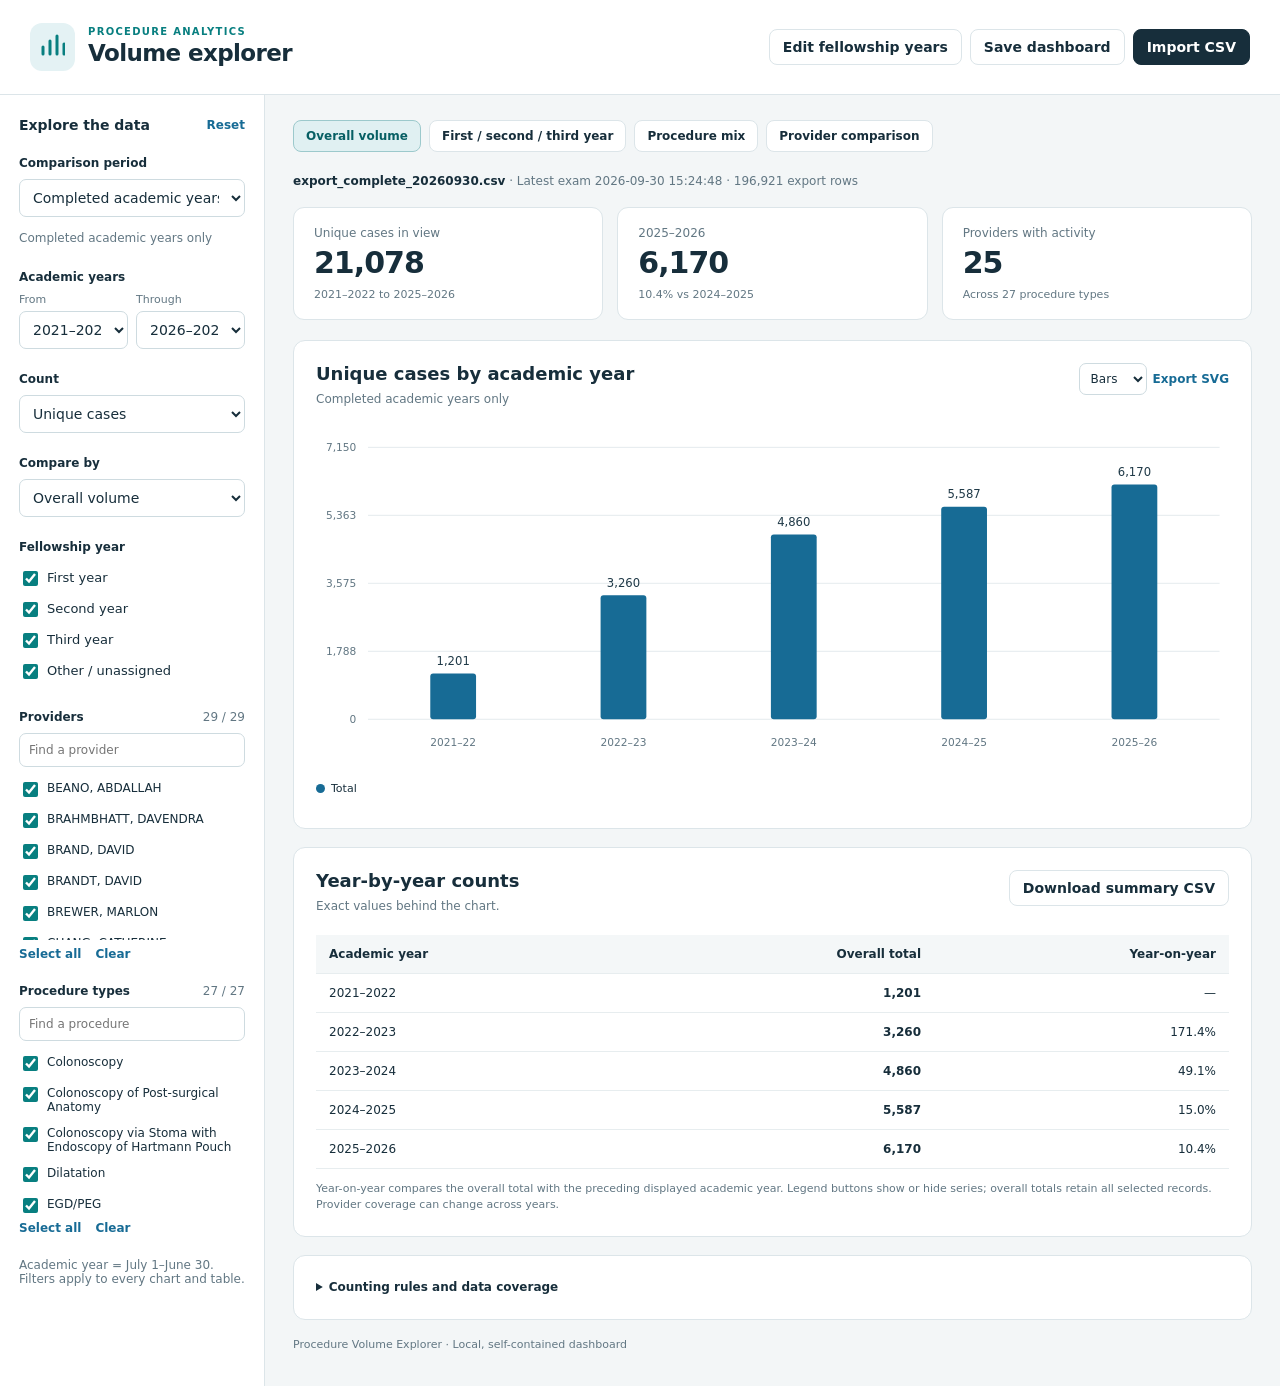
==== Procedure-Volume-Explorer.html @ 6b3d7c36 "Add files via upload" ====
<!doctype html>
<html lang="en"><head><meta charset="utf-8"><meta name="viewport" content="width=device-width, initial-scale=1"><title>Procedure Volume Explorer</title>
<style>
:root{--ink:#172e3b;--muted:#627783;--line:#dce5e9;--blue:#176b95;--teal:#087f80;--paper:#f3f6f7}*{box-sizing:border-box}body{margin:0;background:var(--paper);color:var(--ink);font:14px system-ui,-apple-system,BlinkMacSystemFont,"Segoe UI",sans-serif}button,input,select{font:inherit}button,select,input[type=file]{cursor:pointer}button{border:1px solid var(--line);border-radius:8px;padding:9px 13px;background:white;color:var(--ink);font-weight:600}button:hover{background:#eaf2f5}button:focus-visible,input:focus-visible,select:focus-visible{outline:3px solid #82c8df;outline-offset:2px}.primary{background:var(--ink);color:white;border-color:var(--ink)}.primary:hover{background:#285064}.top{background:#fff;border-bottom:1px solid var(--line);padding:23px 30px;display:flex;align-items:center;gap:20px;justify-content:space-between}.brand{display:flex;gap:13px;align-items:center}.logo{background:#e4f2f4;border-radius:12px;color:var(--teal);padding:10px}.eyebrow{text-transform:uppercase;letter-spacing:.13em;font-size:10px;font-weight:800;color:var(--teal)}h1{font-size:23px;letter-spacing:-.6px;margin:3px 0}h2{font-size:18px;margin:0}p{line-height:1.5}.muted{color:var(--muted)}.tiny{font-size:12px}.actions{display:flex;gap:8px;flex-wrap:wrap}.layout{display:grid;grid-template-columns:265px minmax(0,1fr);max-width:1600px;margin:auto;min-height:90vh}aside{background:#fff;border-right:1px solid var(--line);padding:22px 19px}main{padding:25px 28px;min-width:0}.section{margin-bottom:23px}.section-title{display:flex;align-items:center;justify-content:space-between;font-size:12px;font-weight:750;margin:0 0 9px}.section-title span{font-weight:400;color:var(--muted)}.row{display:flex;align-items:center;gap:10px}.grow{flex:1}select,input[type=search],input[type=number]{border:1px solid #cedbe0;border-radius:7px;padding:9px;background:white;color:var(--ink);max-width:100%}select{width:100%}.split{display:grid;grid-template-columns:1fr 1fr;gap:8px}.field-label{display:block;font-size:11px;color:var(--muted);margin-bottom:5px}input[type=checkbox]{accent-color:var(--teal);width:15px;height:15px;flex:none}.checks{max-height:166px;overflow:auto;margin-top:7px}.check{display:flex;align-items:flex-start;gap:6px;font-size:12px;padding:5px 0;cursor:pointer}.check span{padding-top:2px;overflow-wrap:anywhere}.search{width:100%;font-size:12px!important}.link{padding:0;background:none;border:0;color:var(--blue);font-size:12px;font-weight:600}.filter-footer{display:flex;gap:14px;margin-top:7px}.stage-list .check{font-size:13px}.presets{display:flex;gap:8px;flex-wrap:wrap;margin-bottom:20px}.presets button{font-size:12px;padding:8px 12px;font-weight:550}.presets button.active{background:#e0f0f2;border-color:#9cc9cc;color:#075f64}.kpis{display:grid;grid-template-columns:repeat(3,1fr);gap:14px;margin-bottom:20px}.kpi{padding:18px 20px;border-radius:11px;background:white;border:1px solid var(--line)}.kpi-label{font-size:12px;color:var(--muted)}.kpi strong{display:block;font-size:30px;letter-spacing:-1px;font-weight:650;margin:5px 0}.kpi small{font-size:11px;color:var(--muted)}.panel{background:white;border:1px solid var(--line);border-radius:12px;padding:22px;margin-bottom:18px}.panel-head{display:flex;gap:15px;justify-content:space-between;align-items:flex-start}.panel-head p{font-size:12px;margin:6px 0;color:var(--muted)}.chart-tools{display:flex;gap:6px;align-items:center}.chart-tools select{width:auto;padding:7px;font-size:12px}.chart-wrap{position:relative;margin:14px -8px 0;min-height:240px}.chart-wrap svg{width:100%;display:block;overflow:visible}.tip{display:none;position:absolute;pointer-events:none;background:#183443;color:white;border-radius:7px;padding:9px 12px;font-size:12px;max-width:270px;box-shadow:0 6px 20px #142f3c26;z-index:3}.legend{display:flex;gap:7px 14px;flex-wrap:wrap;margin:12px 0 8px}.legend button{border:0;padding:3px 0;font-size:11px;font-weight:500;background:transparent;display:flex;align-items:center;gap:6px;max-width:290px;text-align:left}.legend button.off{opacity:.35}.dot{width:9px;height:9px;border-radius:50%;flex:none}.note{border-left:3px solid #cfab56;padding:9px 12px;background:#fcf8ed;font-size:12px;line-height:1.5;margin:12px 0 0}.note:empty{display:none}.status{font-size:12px;line-height:1.5;color:var(--muted);margin:0 0 17px;overflow-wrap:anywhere}.status b{color:var(--ink)}.scroll{overflow:auto;max-height:420px;margin-top:14px}table{border-collapse:collapse;width:100%;font-size:12px;white-space:nowrap}th,td{border-bottom:1px solid #e7edef;padding:12px 13px;text-align:right}th{background:#f4f7f8;font-weight:650;position:sticky;top:0;z-index:1}th:first-child,td:first-child{text-align:left}tbody tr:hover{background:#f6fafb}.table-note{font-size:11px;color:var(--muted);margin:12px 0 0;line-height:1.5}.empty{padding:65px 15px;text-align:center;color:var(--muted)}details{font-size:12px;line-height:1.6;color:var(--muted)}summary{cursor:pointer;font-weight:650;color:var(--ink)}dialog{border:1px solid var(--line);border-radius:14px;max-width:720px;width:94%;max-height:85vh;padding:25px;color:var(--ink)}dialog::backdrop{background:#172e3b80}dialog table{white-space:normal}dialog input{width:105px}dialog .scroll{max-height:46vh}.close-row{display:flex;justify-content:space-between;gap:12px;align-items:center}.error{color:#ac302f;font-weight:600}.mobile-filter{display:none}.footer{font-size:11px;color:var(--muted);padding-bottom:10px}.hidden{display:none!important}@media(max-width:900px){.top{padding:18px}.layout{grid-template-columns:220px minmax(0,1fr)}main{padding:20px 16px}aside{padding:20px 13px}.kpis{gap:8px}.kpi{padding:14px}.kpi strong{font-size:25px}.panel-head{flex-wrap:wrap}}@media(max-width:650px){.top{align-items:flex-start;flex-wrap:wrap}.top .actions{width:100%}.top button{font-size:12px}.layout{display:block}aside{display:none;border-right:0;border-bottom:1px solid var(--line)}aside.open{display:block}.mobile-filter{display:block}.kpis{grid-template-columns:1fr 1fr}.kpi:last-child{grid-column:1/-1}.kpi strong{font-size:26px}.panel{padding:17px 12px}.chart-tools{width:100%}.panel-head h2{font-size:16px}main{padding:18px 12px}.chart-wrap{overflow-x:auto}.chart-wrap svg{min-width:570px}.presets{gap:6px}.brand h1{font-size:21px}}
</style></head><body>
<header class="top"><div class="brand"><div class="logo" aria-hidden="true"><svg width="25" height="25" viewBox="0 0 25 25" fill="none"><path d="M3 21V14M10 21V8M17 21V3M24 21V11" stroke="currentColor" stroke-width="3" stroke-linecap="round"/></svg></div><div><div class="eyebrow">Procedure analytics</div><h1>Volume explorer</h1></div></div><div class="actions"><button class="mobile-filter" id="toggleFilters">Filters</button><button id="editCohorts">Edit fellowship years</button><button id="save">Save dashboard</button><button class="primary" id="importBtn">Import CSV</button><input type="file" id="importFile" accept=".csv,text/csv" hidden></div></header>
<div class="layout"><aside id="filters"><div class="row" style="margin-bottom:23px"><b class="grow">Explore the data</b><button class="link" id="reset">Reset</button></div>
<div class="section"><label class="section-title" for="period">Comparison period</label><select id="period"><option value="complete">Completed academic years</option><option value="matched">Matched year to date</option><option value="all">All available dates</option></select><p class="tiny muted" id="periodHelp"></p></div>
<div class="section"><div class="section-title">Academic years</div><div class="split"><label><span class="field-label">From</span><select id="from"></select></label><label><span class="field-label">Through</span><select id="through"></select></label></div></div>
<div class="section"><label class="section-title" for="metric">Count</label><select id="metric"><option value="unique">Unique cases</option><option value="credits">Provider procedure counts</option></select></div>
<div class="section"><label class="section-title" for="breakdown">Compare by</label><select id="breakdown"><option value="total">Overall volume</option><option value="stage">Fellowship year</option><option value="procedure">Procedure type</option><option value="provider">Provider</option></select></div>
<div class="section"><div class="section-title">Fellowship year</div><div id="stageChecks" class="stage-list"></div></div>
<div class="section"><div class="section-title">Providers <span id="providerCount"></span></div><input class="search" type="search" id="providerSearch" placeholder="Find a provider" aria-label="Search providers"><div class="checks" id="providerChecks"></div><div class="filter-footer"><button class="link" data-all="provider">Select all</button><button class="link" data-none="provider">Clear</button></div></div>
<div class="section"><div class="section-title">Procedure types <span id="procedureCount"></span></div><input class="search" type="search" id="procedureSearch" placeholder="Find a procedure" aria-label="Search procedures"><div class="checks" id="procedureChecks"></div><div class="filter-footer"><button class="link" data-all="procedure">Select all</button><button class="link" data-none="procedure">Clear</button></div></div>
<div class="tiny muted">Academic year = July 1–June 30.<br>Filters apply to every chart and table.</div></aside>
<main><div class="presets"><button data-preset="total" class="active">Overall volume</button><button data-preset="stage">First / second / third year</button><button data-preset="procedure">Procedure mix</button><button data-preset="provider">Provider comparison</button></div><div class="status" id="source"></div>
<div class="kpis"><div class="kpi"><div class="kpi-label" id="kpiLabel">Unique cases in view</div><strong id="kpiTotal">—</strong><small id="kpiPeriod"></small></div><div class="kpi"><div class="kpi-label" id="latestLabel">Latest year in view</div><strong id="kpiLatest">—</strong><small id="kpiChange"></small></div><div class="kpi"><div class="kpi-label">Providers with activity</div><strong id="kpiProviders">—</strong><small id="kpiTypes"></small></div></div>
<section class="panel"><div class="panel-head"><div><h2 id="chartTitle">Case volume by academic year</h2><p id="chartSub"></p></div><div class="chart-tools"><select id="chartType" aria-label="Chart type"><option value="bar">Bars</option><option value="line">Lines</option></select><select id="topN" aria-label="Series shown"><option value="6">Top 6 + other</option><option value="10">Top 10 + other</option><option value="100">All series</option></select><button id="exportChart" class="link">Export SVG</button></div></div><div id="chart" class="chart-wrap"></div><div id="legend" class="legend"></div><div class="note" id="notice"></div></section>
<section class="panel"><div class="panel-head"><div><h2>Year-by-year counts</h2><p>Exact values behind the chart.</p></div><button id="exportCsv">Download summary CSV</button></div><div class="scroll" id="table"></div><p class="table-note" id="tableNote"></p></section>
<details class="panel"><summary>Counting rules and data coverage</summary><p>Unique cases count each procedure once across selected providers. Provider procedure counts sum each provider’s distinct cases: one shared case can contribute to more than one provider. Repeated codes, provider IDs and roles do not add extra counts for the same named provider.</p><p>Where an EXAMID is available, it identifies the case. Otherwise, MRN + exact exam timestamp + procedure type identifies a case. Provider names are uppercased and extra spaces removed; different spellings are not automatically merged.</p><p>Fellowship starts are inferred for the 24 apparent cohort members in the initial export. Review them with <b>Edit fellowship years</b>. Other names are unassigned. Activity outside the first three inferred years appears under “Other / unassigned.” Missing historical cohorts are shown as unavailable, not zero.</p><p>“Matched year to date” uses the export’s latest exam month, day and time as the same cutoff in every academic year. “Completed academic years” excludes the academic year containing the latest exam. An increase in volume can reflect more providers being represented, not just increased activity.</p><p>CSV imports run locally in your browser and replace the current dataset. Save dashboard to retain the new data in a self-contained HTML file. The saved dataset contains anonymous case numbers, timestamps, provider names and procedure types; it does not retain MRNs, codes or other patient identifiers. No external scripts or network services are used.</p><p id="quality"></p></details><div class="footer">Procedure Volume Explorer · Local, self-contained dashboard</div></main></div>
<dialog id="cohortDialog"><div class="close-row"><h2>Fellowship start years</h2><button id="closeCohorts" aria-label="Close fellowship editor">Close</button></div><p class="muted tiny">Enter the calendar year fellowship began (July 1). Leave blank when unknown. These assignments determine first-, second- and third-year groups; they do not change overall case counts.</p><div class="scroll"><table><thead><tr><th>Provider</th><th>Start year</th></tr></thead><tbody id="cohortRows"></tbody></table></div><div class="actions" style="margin-top:18px"><button class="primary" id="applyCohorts">Apply changes</button></div><p id="cohortError" class="error"></p></dialog>
<script id="dataset" type="application/json">{"source":"export_complete_20260930.csv","sourceRows":196921,"latest":"2026-09-30T15:24:48","invalid":0,"providers":["BEANO, ABDALLAH","BRAHMBHATT, DAVENDRA","BRAND, DAVID","BRANDT, DAVID","BREWER, MARLON","CHANG, CATHERINE","CHUNG, FRANK","DASH, ANWESH","DAVE, JENNY","GILLOW, GABRIELLE","HARTZ, KAYLA","IMAS, ALEXANDER","KIM, DO","LEIBOWITZ, RANDY","NEELAM, ANUDEEP","PAASEWE, ARENCE","RODRIGUEZ, STEVEN","ROZENSHTEYN, FREDERICK","SANGMO, LODOE","SCHARFEN, JAMES","SEHMBHI, MANTEJ","SRIDHAR, PRIYANKA","TILLOWITZ, ADAM","UBEROI, ANGAD","WANG, ALLISON","YAN, KEVIN","YANG, KEVIN","YOON, BO","YOON, BO HYUNG"],"procedures":["Colonoscopy","Colonoscopy of Post-surgical Anatomy","Colonoscopy via Stoma with Endoscopy of Hartmann Pouch","Dilatation","EGD/PEG","ERCP","Esophageal BRAVO pH Capsule Placement Only (No UGI Endoscopy)","Esophageal BRAVO pH Capsule Results / Interpretation","Flexible Sigmoidoscopy","Ileoscopy","Ileoscopy with Pouchoscopy","Lower Device-Assisted Enteroscopy with Fluoroscopy","Lower Device-Assisted Enteroscopy without Fluoroscopy","Lower EUS","PEG Replacement w/o endoscopy","PEG placement","Pouchoscopy","Push Enteroscopy","Small bowel enteroscopy","UGI Endoscopy Removal Foreign Body","Upper Device-Assisted Enteroscopy with Fluoroscopy","Upper Device-Assisted Enteroscopy without Fluoroscopy","Upper EUS","Upper GI endoscopy","Upper GI endoscopy with PEG placement","Upper GI endoscopy with PEJ placement","Video capsule endoscopy"],"rows":[[1,"2021-07-06T08:39:06",28,23],[2,"2021-07-06T09:24:07",0,23],[3,"2021-07-06T09:25:37",0,0],[4,"2021-07-06T09:26:50",0,23],[5,"2021-07-06T14:31:19",17,23],[6,"2021-07-06T15:00:18",0,23],[7,"2021-07-07T13:25:38",0,23],[8,"2021-07-07T14:51:06",0,23],[9,"2021-07-07T15:09:42",0,0],[10,"2021-07-08T09:11:24",0,23],[11,"2021-07-08T11:42:44",0,23],[12,"2021-07-09T14:52:47",0,23],[13,"2021-07-09T16:04:58",0,23],[14,"2021-07-13T14:07:27",28,23],[15,"2021-07-14T07:54:30",28,23],[16,"2021-07-14T09:26:14",28,23],[17,"2021-07-14T11:42:42",28,0],[18,"2021-07-14T12:06:38",8,23],[19,"2021-07-14T12:08:18",8,0],[20,"2021-07-14T13:50:40",8,23],[21,"2021-07-14T14:18:54",0,23],[22,"2021-07-14T14:49:38",0,23],[23,"2021-07-15T08:48:25",8,23],[24,"2021-07-16T12:00:44",8,0],[25,"2021-07-19T09:24:41",17,0],[26,"2021-07-19T10:14:02",0,0],[27,"2021-07-19T10:16:18",8,23],[28,"2021-07-19T10:20:18",0,23],[29,"2021-07-19T10:23:46",17,23],[30,"2021-07-19T10:37:22",8,0],[31,"2021-07-19T10:56:39",0,23],[32,"2021-07-19T12:15:43",8,0],[33,"2021-07-19T15:26:32",17,23],[34,"2021-07-19T16:11:05",17,0],[35,"2021-07-20T07:40:03",8,23],[36,"2021-07-20T11:05:09",17,23],[37,"2021-07-20T16:11:10",17,23],[38,"2021-07-21T09:57:38",17,23],[39,"2021-07-21T11:53:59",17,23],[40,"2021-07-21T12:26:58",0,23],[41,"2021-07-21T13:41:40",8,23],[42,"2021-07-22T09:59:28",17,0],[43,"2021-07-22T10:02:00",17,23],[44,"2021-07-22T11:05:57",0,0],[45,"2021-07-22T12:42:24",8,23],[46,"2021-07-23T08:38:19",8,23],[47,"2021-07-23T10:20:29",17,23],[48,"2021-07-23T14:00:16",8,8],[49,"2021-07-23T14:42:01",8,0],[50,"2021-07-23T15:43:18",8,23],[51,"2021-07-26T07:01:31",8,23],[52,"2021-07-26T07:03:59",8,0],[53,"2021-07-26T12:38:59",8,23],[54,"2021-07-27T11:21:55",28,0],[55,"2021-07-27T12:32:21",28,23],[56,"2021-07-27T14:37:03",17,23],[57,"2021-07-27T15:12:28",17,0],[58,"2021-07-28T10:01:58",17,0],[59,"2021-07-28T11:01:26",28,23],[60,"2021-07-28T12:15:26",28,23],[61,"2021-07-28T12:57:09",8,23],[62,"2021-07-28T14:26:21",17,23],[63,"2021-07-28T15:14:42",17,23],[64,"2021-07-29T08:56:06",28,0],[65,"2021-07-29T10:44:23",8,23],[66,"2021-07-29T11:36:58",8,23],[67,"2021-07-30T18:25:20",17,23],[68,"2021-08-02T12:40:39",28,23],[69,"2021-08-02T12:44:50",28,0],[70,"2021-08-03T11:13:09",0,23],[71,"2021-08-03T12:22:22",0,23],[72,"2021-08-04T11:55:45",28,23],[73,"2021-08-04T12:36:09",0,18],[74,"2021-08-04T12:37:20",0,18],[75,"2021-08-04T12:38:39",0,0],[76,"2021-08-04T13:18:45",17,15],[77,"2021-08-04T13:25:44",28,23],[78,"2021-08-04T15:23:56",0,23],[79,"2021-08-04T15:28:40",17,0],[80,"2021-08-04T15:34:13",17,23],[81,"2021-08-05T10:53:25",28,23],[82,"2021-08-06T09:15:57",17,23],[83,"2021-08-06T09:18:33",0,8],[84,"2021-08-06T15:04:12",28,23],[85,"2021-08-09T07:20:57",0,23],[86,"2021-08-09T07:21:57",0,0],[87,"2021-08-09T07:23:19",0,23],[88,"2021-08-09T07:24:24",0,23],[89,"2021-08-09T07:27:27",0,23],[90,"2021-08-09T12:40:38",28,23],[91,"2021-08-10T08:18:15",8,23],[92,"2021-08-10T11:55:53",28,8],[93,"2021-08-10T12:44:04",0,0],[94,"2021-08-10T14:05:45",0,23],[95,"2021-08-10T14:15:28",8,23],[96,"2021-08-11T09:04:19",28,23],[97,"2021-08-11T11:23:41",28,23],[98,"2021-08-11T12:54:50",0,0],[99,"2021-08-11T12:56:07",0,23],[100,"2021-08-11T14:38:33",0,23],[101,"2021-08-11T16:12:07",0,23],[102,"2021-08-12T14:02:50",8,23],[103,"2021-08-12T14:36:32",0,23],[104,"2021-08-12T16:16:56",8,23],[105,"2021-08-12T18:16:57",28,8],[106,"2021-08-12T19:38:37",0,23],[107,"2021-08-13T09:18:00",28,23],[108,"2021-08-13T10:51:51",28,23],[109,"2021-08-13T12:08:36",0,23],[110,"2021-08-13T12:20:23",0,23],[111,"2021-08-13T12:29:50",8,23],[112,"2021-08-13T14:35:17",8,23],[113,"2021-08-13T15:54:06",8,0],[114,"2021-08-13T15:55:01",8,23],[115,"2021-08-16T08:10:25",17,23],[116,"2021-08-16T12:04:24",17,0],[117,"2021-08-16T12:09:50",17,23],[118,"2021-08-16T15:05:31",8,23],[119,"2021-08-17T08:07:35",8,23],[120,"2021-08-17T13:13:22",8,0],[121,"2021-08-17T13:19:24",8,23],[122,"2021-08-17T14:07:39",0,23],[123,"2021-08-17T14:15:31",17,0],[124,"2021-08-18T07:07:23",0,23],[125,"2021-08-18T14:05:31",17,23],[126,"2021-08-18T14:11:47",0,23],[127,"2021-08-18T14:28:27",8,23],[128,"2021-08-18T15:28:01",8,23],[129,"2021-08-18T16:10:12",8,23],[130,"2021-08-19T09:30:49",8,23],[131,"2021-08-19T10:32:23",0,23],[132,"2021-08-19T10:44:25",17,23],[133,"2021-08-19T13:24:00",8,0],[134,"2021-08-19T15:07:09",0,23],[135,"2021-08-19T15:54:51",8,23],[136,"2021-08-19T15:56:41",0,23],[137,"2021-08-20T10:08:48",17,23],[138,"2021-08-20T11:38:26",8,23],[139,"2021-08-20T14:35:14",0,23],[140,"2021-08-22T09:02:26",17,0],[141,"2021-08-23T09:08:50",17,23],[142,"2021-08-24T07:33:21",28,0],[143,"2021-08-24T08:00:34",28,8],[144,"2021-08-24T08:13:12",17,23],[145,"2021-08-25T11:06:41",17,23],[146,"2021-08-26T04:16:00",8,23],[147,"2021-08-26T09:34:05",28,23],[148,"2021-08-26T10:30:47",28,23],[149,"2021-08-26T12:25:29",28,23],[150,"2021-08-26T14:44:29",8,23],[151,"2021-08-27T08:46:43",8,0],[152,"2021-08-27T08:47:37",8,23],[153,"2021-08-27T13:50:14",28,23],[154,"2021-08-27T14:45:49",28,23],[155,"2021-08-30T11:16:57",17,23],[156,"2021-08-30T12:18:07",0,23],[157,"2021-08-30T13:28:42",0,0],[158,"2021-08-30T13:29:06",0,23],[159,"2021-08-31T07:51:16",17,23],[160,"2021-08-31T09:20:36",28,23],[161,"2021-08-31T10:55:16",28,23],[162,"2021-08-31T13:17:30",0,23],[163,"2021-08-31T13:41:22",0,23],[164,"2021-08-31T14:39:17",0,0],[165,"2021-09-01T12:07:46",28,0],[166,"2021-09-01T14:20:24",28,23],[167,"2021-09-02T08:00:18",28,23],[168,"2021-09-02T10:10:56",28,0],[169,"2021-09-02T12:13:18",0,8],[170,"2021-09-02T12:13:18",28,23],[171,"2021-09-02T14:22:49",0,23],[172,"2021-09-03T08:44:30",17,0],[173,"2021-09-03T12:21:27",28,23],[174,"2021-09-03T12:42:18",17,23],[175,"2021-09-03T13:09:51",17,8],[176,"2021-09-03T15:17:37",17,18],[177,"2021-09-07T07:20:16",28,0],[178,"2021-09-07T07:58:18",8,23],[179,"2021-09-07T09:32:18",0,23],[180,"2021-09-07T10:16:07",0,23],[181,"2021-09-07T12:56:09",28,0],[182,"2021-09-07T12:57:51",28,23],[183,"2021-09-07T13:22:55",0,23],[184,"2021-09-07T13:39:49",28,0],[185,"2021-09-07T15:04:32",0,23],[186,"2021-09-07T18:22:40",0,23],[187,"2021-09-08T10:59:54",8,0],[188,"2021-09-08T12:30:22",28,23],[189,"2021-09-08T15:21:02",0,23],[190,"2021-09-08T17:15:13",0,23],[191,"2021-09-09T08:24:16",8,23],[192,"2021-09-09T08:26:15",8,23],[193,"2021-09-09T13:11:40",28,23],[194,"2021-09-09T14:27:04",28,0],[195,"2021-09-09T17:05:56",0,23],[196,"2021-09-10T10:50:19",28,23],[197,"2021-09-10T15:55:42",0,23],[198,"2021-09-11T16:31:06",8,23],[199,"2021-09-13T09:43:35",17,23],[200,"2021-09-13T10:36:52",8,23],[201,"2021-09-13T10:38:13",8,23],[202,"2021-09-13T11:09:15",17,24],[203,"2021-09-13T14:48:31",17,23],[204,"2021-09-14T10:46:02",17,23],[205,"2021-09-14T11:42:33",17,0],[206,"2021-09-15T10:30:24",17,23],[207,"2021-09-15T10:35:23",17,0],[208,"2021-09-15T12:17:55",17,23],[209,"2021-09-15T14:43:57",17,23],[210,"2021-09-16T10:21:45",17,23],[211,"2021-09-16T11:26:58",17,23],[212,"2021-09-16T15:56:50",17,0],[213,"2021-09-17T08:56:15",8,23],[214,"2021-09-17T10:53:11",8,0],[215,"2021-09-17T12:33:33",17,23],[216,"2021-09-17T13:43:50",17,0],[217,"2021-09-18T16:54:07",28,23],[218,"2021-09-18T17:50:07",28,23],[219,"2021-09-20T07:10:18",17,0],[220,"2021-09-21T12:22:05",17,0],[221,"2021-09-21T12:33:00",28,23],[222,"2021-09-21T13:23:36",28,23],[223,"2021-09-22T10:41:41",28,0],[224,"2021-09-22T11:45:06",17,23],[225,"2021-09-22T12:02:56",28,23],[226,"2021-09-22T12:46:54",17,23],[227,"2021-09-22T14:21:01",28,0],[228,"2021-09-22T14:22:31",28,23],[229,"2021-09-23T09:05:13",28,23],[230,"2021-09-23T11:05:35",28,23],[231,"2021-09-23T11:11:04",17,23],[232,"2021-09-23T12:24:28",28,23],[233,"2021-09-23T13:03:03",17,23],[234,"2021-09-24T08:55:52",28,23],[235,"2021-09-24T10:38:55",28,0],[236,"2021-09-24T14:26:38",28,23],[237,"2021-09-24T17:10:32",28,23],[238,"2021-09-27T15:43:07",28,23],[239,"2021-09-28T07:34:57",0,23],[240,"2021-09-28T10:52:29",28,0],[241,"2021-09-28T13:35:28",0,23],[242,"2021-09-28T14:50:05",28,0],[243,"2021-09-28T14:55:20",0,23],[244,"2021-09-29T12:56:48",0,23],[245,"2021-09-29T13:52:28",0,23],[246,"2021-09-30T14:20:34",0,18],[247,"2021-09-30T14:22:10",0,0],[248,"2021-09-30T15:19:37",28,8],[249,"2021-10-01T14:37:55",0,23],[250,"2021-10-04T09:39:24",28,23],[251,"2021-10-04T11:13:08",8,23],[252,"2021-10-04T11:51:12",8,23],[253,"2021-10-04T15:02:28",8,0],[254,"2021-10-05T08:07:26",8,0],[255,"2021-10-05T08:27:58",0,23],[256,"2021-10-05T09:18:32",8,0],[257,"2021-10-05T09:19:22",0,23],[258,"2021-10-05T09:37:12",8,23],[259,"2021-10-05T12:57:08",28,23],[260,"2021-10-05T14:07:25",0,5],[261,"2021-10-06T07:09:38",28,23],[262,"2021-10-06T07:42:35",0,23],[263,"2021-10-06T11:21:19",28,0],[264,"2021-10-06T12:27:55",8,23],[265,"2021-10-07T08:44:43",8,23],[266,"2021-10-07T09:12:13",28,23],[267,"2021-10-07T11:50:27",28,23],[268,"2021-10-07T12:10:37",8,8],[269,"2021-10-08T10:23:39",28,23],[270,"2021-10-08T14:24:55",8,0],[271,"2021-10-08T14:26:16",8,23],[272,"2021-10-08T15:08:55",0,23],[273,"2021-10-08T15:16:19",28,0],[274,"2021-10-11T10:48:34",8,23],[275,"2021-10-11T15:33:48",17,23],[276,"2021-10-11T17:07:49",0,23],[277,"2021-10-13T12:36:21",8,23],[278,"2021-10-13T13:27:11",8,23],[279,"2021-10-13T13:37:29",8,23],[280,"2021-10-14T10:33:18",17,0],[281,"2021-10-14T11:21:58",8,23],[282,"2021-10-14T11:45:43",8,23],[283,"2021-10-14T15:14:33",17,0],[284,"2021-10-14T15:15:31",17,23],[285,"2021-10-15T12:08:15",17,0],[286,"2021-10-15T12:08:53",17,23],[287,"2021-10-15T15:36:49",17,23],[288,"2021-10-15T16:20:52",17,23],[289,"2021-10-15T16:22:10",17,0],[290,"2021-10-15T17:10:31",17,23],[291,"2021-10-18T08:28:55",8,23],[292,"2021-10-18T09:35:43",8,22],[293,"2021-10-18T12:09:18",8,23],[294,"2021-10-19T11:12:46",17,23],[295,"2021-10-19T12:58:45",17,0],[296,"2021-10-20T09:58:52",17,0],[297,"2021-10-20T09:59:31",17,23],[298,"2021-10-20T11:10:09",8,5],[299,"2021-10-20T13:04:17",17,0],[300,"2021-10-20T13:05:05",17,23],[301,"2021-10-20T15:23:40",8,23],[302,"2021-10-21T07:53:20",17,0],[303,"2021-10-21T13:21:46",8,23],[304,"2021-10-21T16:26:51",8,23],[305,"2021-10-22T06:07:32",8,23],[306,"2021-10-22T08:23:13",17,0],[307,"2021-10-22T08:24:15",17,23],[308,"2021-10-22T12:53:08",17,23],[309,"2021-10-22T14:37:27",8,23],[310,"2021-10-25T09:25:51",28,23],[311,"2021-10-25T09:56:35",28,23],[312,"2021-10-26T10:40:27",17,0],[313,"2021-10-26T10:40:59",17,23],[314,"2021-10-26T11:23:24",0,23],[315,"2021-10-26T12:26:49",0,23],[316,"2021-10-26T13:21:20",0,23],[317,"2021-10-27T07:54:05",0,23],[318,"2021-10-27T10:12:50",17,23],[319,"2021-10-27T14:24:05",0,23],[320,"2021-10-27T15:01:58",28,23],[321,"2021-10-28T09:12:01",0,23],[322,"2021-10-28T12:51:17",17,0],[323,"2021-10-28T12:53:42",17,23],[324,"2021-10-28T13:12:24",28,23],[325,"2021-10-28T14:26:00",17,23],[326,"2021-10-29T11:36:00",28,0],[327,"2021-10-29T12:55:58",17,0],[328,"2021-10-29T13:14:03",28,23],[329,"2021-10-29T14:40:00",0,23],[330,"2021-10-29T16:04:02",0,0],[331,"2021-10-29T17:09:30",0,23],[332,"2021-10-29T17:35:34",17,23],[333,"2021-10-29T17:45:35",0,23],[334,"2021-10-29T17:48:48",17,23],[335,"2021-11-01T10:12:12",8,23],[336,"2021-11-01T11:34:13",0,23],[337,"2021-11-01T12:22:58",0,5],[338,"2021-11-01T12:24:11",0,22],[339,"2021-11-01T12:40:33",8,23],[340,"2021-11-01T14:48:56",28,23],[341,"2021-11-01T15:22:38",28,23],[342,"2021-11-02T09:03:23",0,23],[343,"2021-11-02T10:29:33",0,23],[344,"2021-11-02T11:43:12",8,23],[345,"2021-11-02T12:37:45",28,0],[346,"2021-11-02T12:39:06",28,23],[347,"2021-11-02T12:59:19",8,23],[348,"2021-11-02T15:37:35",8,23],[349,"2021-11-03T13:50:08",8,0],[350,"2021-11-04T08:20:24",28,0],[351,"2021-11-04T12:33:55",28,23],[352,"2021-11-04T13:18:47",8,23],[353,"2021-11-04T14:20:11",8,23],[354,"2021-11-04T14:26:46",8,0],[355,"2021-11-04T15:01:17",8,23],[356,"2021-11-05T11:37:24",8,0],[357,"2021-11-05T12:10:43",28,23],[358,"2021-11-05T12:12:57",28,23],[359,"2021-11-05T12:31:51",28,23],[360,"2021-11-05T13:14:58",0,23],[361,"2021-11-05T13:30:04",28,23],[362,"2021-11-05T14:14:07",0,23],[363,"2021-11-08T13:19:24",0,0],[364,"2021-11-09T08:37:13",0,23],[365,"2021-11-09T12:45:55",0,23],[366,"2021-11-09T14:03:08",0,23],[367,"2021-11-09T14:54:42",0,9],[368,"2021-11-11T08:41:53",17,23],[369,"2021-11-11T14:55:38",0,23],[370,"2021-11-11T15:35:42",0,0],[371,"2021-11-11T15:55:56",0,23],[372,"2021-11-12T10:03:20",0,23],[373,"2021-11-12T10:50:05",0,23],[374,"2021-11-14T12:40:19",17,23],[375,"2021-11-15T11:06:56",28,23],[376,"2021-11-15T12:57:01",28,23],[377,"2021-11-15T14:03:04",8,23],[378,"2021-11-16T13:15:01",28,8],[379,"2021-11-16T14:16:16",28,23],[380,"2021-11-16T16:17:28",28,23],[381,"2021-11-16T16:18:12",28,0],[382,"2021-11-17T10:18:56",17,23],[383,"2021-11-17T10:32:20",28,0],[384,"2021-11-17T13:05:04",8,23],[385,"2021-11-17T13:59:33",17,1],[386,"2021-11-17T15:09:35",8,23],[387,"2021-11-18T08:58:29",28,23],[388,"2021-11-18T14:36:02",17,23],[389,"2021-11-18T16:51:48",8,8],[390,"2021-11-19T08:22:46",28,23],[391,"2021-11-19T11:17:33",17,23],[392,"2021-11-19T13:36:20",8,23],[393,"2021-11-19T13:58:41",17,23],[394,"2021-11-19T15:18:21",28,23],[395,"2021-11-19T15:58:35",17,8],[396,"2021-11-19T16:49:52",28,23],[397,"2021-11-20T10:36:27",28,8],[398,"2021-11-21T07:27:17",28,0],[399,"2021-11-22T13:51:45",0,23],[400,"2021-11-22T14:13:47",17,23],[401,"2021-11-22T15:22:52",0,23],[402,"2021-11-23T08:03:51",0,0],[403,"2021-11-23T09:44:58",17,23],[404,"2021-11-23T10:04:33",17,8],[405,"2021-11-23T10:48:52",0,0],[406,"2021-11-23T10:50:30",0,23],[407,"2021-11-23T11:02:28",28,23],[408,"2021-11-23T11:35:05",0,23],[409,"2021-11-23T11:35:15",0,23],[410,"2021-11-23T11:35:25",0,23],[411,"2021-11-23T14:08:47",28,23],[412,"2021-11-23T15:24:13",28,23],[413,"2021-11-23T17:53:01",0,23],[414,"2021-11-24T09:09:26",28,0],[415,"2021-11-24T10:15:31",17,23],[416,"2021-11-24T10:17:35",17,0],[417,"2021-11-24T10:22:10",17,23],[418,"2021-11-24T12:23:39",0,23],[419,"2021-11-24T15:03:15",0,23],[420,"2021-11-26T08:20:05",17,8],[421,"2021-11-26T11:14:38",17,23],[422,"2021-11-26T11:26:32",28,8],[423,"2021-11-27T15:11:19",8,23],[424,"2021-11-27T17:35:51",8,23],[425,"2021-11-29T09:47:43",0,23],[426,"2021-11-29T11:25:56",0,0],[427,"2021-11-29T12:35:29",0,0],[428,"2021-11-29T12:37:01",0,23],[429,"2021-11-29T15:19:26",0,23],[430,"2021-11-30T11:49:06",0,23],[431,"2021-11-30T13:21:43",0,23],[432,"2021-11-30T14:08:48",0,23],[433,"2021-12-01T09:09:54",0,23],[434,"2021-12-01T11:26:08",0,23],[435,"2021-12-01T12:17:15",0,0],[436,"2021-12-01T12:21:27",8,23],[437,"2021-12-01T14:01:58",0,23],[438,"2021-12-01T15:04:22",0,23],[439,"2021-12-02T10:48:16",8,23],[440,"2021-12-03T14:08:51",8,23],[441,"2021-12-06T09:48:18",8,0],[442,"2021-12-06T11:42:34",8,0],[443,"2021-12-06T14:52:30",0,23],[444,"2021-12-06T15:41:17",0,23],[445,"2021-12-07T12:08:04",0,0],[446,"2021-12-07T14:04:26",0,0],[447,"2021-12-08T09:42:02",0,0],[448,"2021-12-08T11:14:34",0,0],[449,"2021-12-09T15:57:33",0,23],[450,"2021-12-09T17:13:19",0,23],[451,"2021-12-09T20:08:08",28,8],[452,"2021-12-10T10:32:58",8,23],[453,"2021-12-10T10:39:31",0,0],[454,"2021-12-10T11:56:31",0,23],[455,"2021-12-13T09:20:17",8,23],[456,"2021-12-13T09:25:48",8,0],[457,"2021-12-13T09:44:00",17,0],[458,"2021-12-13T10:43:35",17,23],[459,"2021-12-13T11:37:51",8,23],[460,"2021-12-13T11:38:52",8,0],[461,"2021-12-15T08:07:11",28,23],[462,"2021-12-15T08:58:22",28,0],[463,"2021-12-15T09:06:47",28,23],[464,"2021-12-15T09:59:57",8,23],[465,"2021-12-15T10:41:46",28,0],[466,"2021-12-15T11:39:04",28,23],[467,"2021-12-15T13:12:47",17,23],[468,"2021-12-15T13:18:04",17,23],[469,"2021-12-15T13:19:07",17,23],[470,"2021-12-15T14:45:57",17,23],[471,"2021-12-17T08:37:44",8,23],[472,"2021-12-17T08:40:34",8,0],[473,"2021-12-17T10:41:00",17,0],[474,"2021-12-17T10:42:07",17,23],[475,"2021-12-17T11:01:27",17,23],[476,"2021-12-17T12:50:23",28,23],[477,"2021-12-20T08:30:14",0,23],[478,"2021-12-21T13:00:00",17,24],[479,"2021-12-22T09:36:59",0,23],[480,"2021-12-22T11:03:52",0,23],[481,"2021-12-22T11:06:59",0,0],[482,"2021-12-23T06:49:01",17,0],[483,"2021-12-23T07:37:48",17,23],[484,"2021-12-23T08:32:38",17,23],[485,"2021-12-23T09:55:03",0,0],[486,"2021-12-24T11:53:07",0,5],[487,"2021-12-24T15:37:43",17,23],[488,"2021-12-27T10:23:27",28,0],[489,"2021-12-27T11:47:10",28,23],[490,"2021-12-27T13:07:29",28,23],[491,"2021-12-28T09:19:46",0,23],[492,"2021-12-28T10:05:28",0,23],[493,"2021-12-28T12:11:46",17,23],[494,"2021-12-29T09:00:20",0,23],[495,"2021-12-29T10:00:52",28,23],[496,"2021-12-29T11:34:24",28,23],[497,"2021-12-30T08:48:41",28,0],[498,"2021-12-30T08:50:13",28,23],[499,"2021-12-30T10:09:19",28,0],[500,"2021-12-30T10:16:00",0,23],[501,"2021-12-30T11:59:37",0,23],[502,"2021-12-31T18:35:41",8,23],[503,"2022-01-03T09:51:43",17,23],[504,"2022-01-04T10:07:37",17,0],[505,"2022-01-04T10:22:55",17,23],[506,"2022-01-04T12:08:59",17,8],[507,"2022-01-05T09:31:29",8,23],[508,"2022-01-05T11:42:37",8,23],[509,"2022-01-05T12:11:46",17,0],[510,"2022-01-05T12:36:20",8,23],[511,"2022-01-05T12:38:01",8,0],[512,"2022-01-05T13:40:57",17,23],[513,"2022-01-05T14:28:36",8,23],[514,"2022-01-06T09:47:05",17,8],[515,"2022-01-06T10:49:53",8,23],[516,"2022-01-06T14:56:18",17,23],[517,"2022-01-07T08:09:01",8,23],[518,"2022-01-07T09:38:53",8,23],[519,"2022-01-07T11:36:33",8,23],[520,"2022-01-10T09:50:16",28,0],[521,"2022-01-10T09:52:53",28,23],[522,"2022-01-10T10:13:43",8,23],[523,"2022-01-10T14:07:16",17,23],[524,"2022-01-10T17:18:14",17,23],[525,"2022-01-11T08:32:00",8,17],[526,"2022-01-11T08:53:10",28,23],[527,"2022-01-11T08:54:01",28,0],[528,"2022-01-11T09:06:19",8,23],[529,"2022-01-11T11:44:29",17,23],[530,"2022-01-13T07:04:13",28,23],[531,"2022-01-13T09:06:17",8,23],[532,"2022-01-14T09:08:15",8,24],[533,"2022-01-14T10:52:26",8,23],[534,"2022-01-18T10:11:42",0,23],[535,"2022-01-18T11:01:15",28,23],[536,"2022-01-18T11:52:27",28,23],[537,"2022-01-18T11:53:17",28,0],[538,"2022-01-18T12:10:45",0,23],[539,"2022-01-18T13:05:07",17,0],[540,"2022-01-18T13:07:05",17,23],[541,"2022-01-18T13:32:45",28,23],[542,"2022-01-19T10:12:00",0,23],[543,"2022-01-19T11:38:52",0,23],[544,"2022-01-19T11:49:06",17,23],[545,"2022-01-19T12:38:00",28,23],[546,"2022-01-19T13:53:56",28,23],[547,"2022-01-19T14:00:16",28,23],[548,"2022-01-19T14:41:58",28,23],[549,"2022-01-20T08:55:47",17,23],[550,"2022-01-20T09:30:01",28,23],[551,"2022-01-20T09:32:07",28,0],[552,"2022-01-20T11:03:27",28,23],[553,"2022-01-20T12:49:12",28,23],[554,"2022-01-21T15:29:47",17,8],[555,"2022-01-24T10:26:36",0,23],[556,"2022-01-25T08:30:04",0,23],[557,"2022-01-25T09:30:27",0,23],[558,"2022-01-25T12:11:34",0,23],[559,"2022-01-26T11:57:23",0,23],[560,"2022-01-27T05:17:18",17,23],[561,"2022-01-27T10:00:13",0,23],[562,"2022-01-27T12:43:36",0,16],[563,"2022-01-28T11:36:25",0,23],[564,"2022-01-31T08:08:42",17,23],[565,"2022-01-31T09:39:34",17,23],[566,"2022-01-31T12:07:26",0,23],[567,"2022-01-31T14:39:48",0,23],[568,"2022-01-31T21:48:51",17,23],[569,"2022-02-01T09:03:07",0,23],[570,"2022-02-01T10:20:21",0,0],[571,"2022-02-01T12:29:33",8,23],[572,"2022-02-01T19:37:42",0,23],[573,"2022-02-02T08:03:13",17,23],[574,"2022-02-02T09:54:26",17,23],[575,"2022-02-02T09:56:14",17,23],[576,"2022-02-02T11:28:50",8,23],[577,"2022-02-02T12:26:06",0,8],[578,"2022-02-02T14:07:49",8,23],[579,"2022-02-02T14:08:53",8,0],[580,"2022-02-02T14:14:11",17,23],[581,"2022-02-02T16:15:20",17,23],[582,"2022-02-03T13:49:06",0,23],[583,"2022-02-03T13:50:00",0,0],[584,"2022-02-03T13:59:49",17,23],[585,"2022-02-03T14:57:31",0,23],[586,"2022-02-03T14:58:33",0,0],[587,"2022-02-03T14:59:46",17,23],[588,"2022-02-04T08:19:47",8,23],[589,"2022-02-04T09:22:43",8,23],[590,"2022-02-04T10:00:35",0,23],[591,"2022-02-04T10:46:34",8,23],[592,"2022-02-04T11:53:00",17,0],[593,"2022-02-04T15:17:00",17,23],[594,"2022-02-05T12:54:43",8,23],[595,"2022-02-05T18:31:45",17,23],[596,"2022-02-07T11:21:36",28,23],[597,"2022-02-07T11:41:38",8,23],[598,"2022-02-07T12:07:55",28,23],[599,"2022-02-07T12:10:06",28,8],[600,"2022-02-07T12:49:18",8,23],[601,"2022-02-07T13:39:00",28,23],[602,"2022-02-07T14:10:19",8,23],[603,"2022-02-08T08:33:04",17,23],[604,"2022-02-08T15:57:08",17,23],[605,"2022-02-09T10:38:13",8,23],[606,"2022-02-09T13:18:42",8,0],[607,"2022-02-09T13:26:31",17,23],[608,"2022-02-09T15:35:48",17,24],[609,"2022-02-10T10:43:17",8,23],[610,"2022-02-10T13:11:17",17,23],[611,"2022-02-10T15:14:02",28,5],[612,"2022-02-10T16:19:56",8,23],[613,"2022-02-11T09:14:06",17,23],[614,"2022-02-11T09:15:04",17,0],[615,"2022-02-11T13:40:56",28,23],[616,"2022-02-11T13:42:20",28,23],[617,"2022-02-14T00:03:25",0,23],[618,"2022-02-14T08:05:12",17,0],[619,"2022-02-14T08:34:43",28,0],[620,"2022-02-14T14:03:55",17,22],[621,"2022-02-14T15:24:15",0,23],[622,"2022-02-15T11:34:05",28,23],[623,"2022-02-15T11:35:12",28,0],[624,"2022-02-15T12:34:00",0,0],[625,"2022-02-15T12:57:27",17,0],[626,"2022-02-15T14:21:09",0,23],[627,"2022-02-15T17:11:28",0,23],[628,"2022-02-16T13:09:32",0,0],[629,"2022-02-16T13:12:33",0,23],[630,"2022-02-16T13:28:40",28,23],[631,"2022-02-16T14:30:57",0,23],[632,"2022-02-16T17:50:43",0,23],[633,"2022-02-17T10:47:03",28,0],[634,"2022-02-17T10:49:18",28,23],[635,"2022-02-17T14:32:15",17,23],[636,"2022-02-17T14:42:18",17,23],[637,"2022-02-17T15:17:27",17,0],[638,"2022-02-17T16:18:37",0,23],[639,"2022-02-17T17:25:23",0,23],[640,"2022-02-17T19:37:12",0,23],[641,"2022-02-18T09:51:00",17,23],[642,"2022-02-18T11:30:01",17,23],[643,"2022-02-18T11:38:12",28,0],[644,"2022-02-18T11:53:22",0,0],[645,"2022-02-18T12:04:19",28,23],[646,"2022-02-18T12:26:42",17,0],[647,"2022-02-18T12:29:23",17,23],[648,"2022-02-18T13:05:16",17,0],[649,"2022-02-18T13:40:37",28,23],[650,"2022-02-18T13:51:37",0,23],[651,"2022-02-18T14:19:45",17,0],[652,"2022-02-18T14:20:55",17,23],[653,"2022-02-18T15:22:14",28,23],[654,"2022-02-21T13:30:14",28,8],[655,"2022-02-22T07:35:14",28,0],[656,"2022-02-22T07:36:41",28,23],[657,"2022-02-22T09:26:20",0,23],[658,"2022-02-22T09:57:47",8,23],[659,"2022-02-22T09:59:25",8,0],[660,"2022-02-22T10:00:07",8,23],[661,"2022-02-22T10:01:01",8,0],[662,"2022-02-22T10:01:47",8,23],[663,"2022-02-22T10:15:59",0,0],[664,"2022-02-22T10:20:58",0,18],[665,"2022-02-22T10:30:24",28,23],[666,"2022-02-22T10:41:51",0,0],[667,"2022-02-23T08:05:21",0,0],[668,"2022-02-23T10:06:09",8,23],[669,"2022-02-23T10:07:22",8,23],[670,"2022-02-23T10:09:11",8,8],[671,"2022-02-23T10:14:53",0,0],[672,"2022-02-23T11:07:12",28,23],[673,"2022-02-23T11:10:58",0,23],[674,"2022-02-23T12:02:52",0,23],[675,"2022-02-23T12:39:55",8,0],[676,"2022-02-23T13:12:31",28,0],[677,"2022-02-24T08:14:46",0,8],[678,"2022-02-24T09:37:14",28,23],[679,"2022-02-24T12:43:54",0,23],[680,"2022-02-24T14:46:34",0,23],[681,"2022-02-25T08:15:51",8,23],[682,"2022-02-25T09:10:59",8,8],[683,"2022-02-25T09:12:43",28,23],[684,"2022-02-25T09:13:34",28,0],[685,"2022-02-25T12:17:16",0,0],[686,"2022-02-25T13:54:18",0,23],[687,"2022-02-25T16:14:49",28,23],[688,"2022-02-25T16:48:25",0,23],[689,"2022-02-28T07:42:46",8,23],[690,"2022-02-28T11:51:15",0,18],[691,"2022-02-28T12:13:01",17,5],[692,"2022-02-28T14:11:13",0,18],[693,"2022-02-28T14:43:53",0,23],[694,"2022-02-28T14:46:40",17,23],[695,"2022-03-01T09:21:25",0,0],[696,"2022-03-01T10:28:53",8,0],[697,"2022-03-01T10:36:39",17,0],[698,"2022-03-01T10:59:48",0,0],[699,"2022-03-01T11:00:33",0,23],[700,"2022-03-01T11:47:39",17,0],[701,"2022-03-01T12:57:47",0,0],[702,"2022-03-01T15:25:18",0,23],[703,"2022-03-01T23:36:18",17,23],[704,"2022-03-02T01:18:58",17,23],[705,"2022-03-02T10:08:07",8,23],[706,"2022-03-02T10:58:07",8,23],[707,"2022-03-02T11:00:10",8,23],[708,"2022-03-02T11:02:59",8,23],[709,"2022-03-02T11:59:23",0,23],[710,"2022-03-02T12:54:06",0,23],[711,"2022-03-02T15:09:09",0,0],[712,"2022-03-02T15:11:38",0,23],[713,"2022-03-03T09:48:40",0,23],[714,"2022-03-03T15:42:53",0,23],[715,"2022-03-03T16:21:24",0,23],[716,"2022-03-04T09:45:54",8,8],[717,"2022-03-04T10:21:21",8,23],[718,"2022-03-04T10:34:49",17,0],[719,"2022-03-04T10:35:53",17,23],[720,"2022-03-04T10:50:57",17,23],[721,"2022-03-04T11:31:48",8,0],[722,"2022-03-04T17:58:26",0,23],[723,"2022-03-04T19:06:50",0,0],[724,"2022-03-05T15:01:46",17,23],[725,"2022-03-07T11:05:36",17,23],[726,"2022-03-07T11:55:21",28,23],[727,"2022-03-07T13:34:07",17,0],[728,"2022-03-07T14:31:03",17,23],[729,"2022-03-07T14:44:50",17,0],[730,"2022-03-07T16:05:40",28,23],[731,"2022-03-08T07:30:23",8,23],[732,"2022-03-08T08:10:07",8,23],[733,"2022-03-08T08:57:01",17,23],[734,"2022-03-08T10:12:56",8,23],[735,"2022-03-08T10:15:05",8,0],[736,"2022-03-08T12:08:35",28,0],[737,"2022-03-08T12:11:55",28,23],[738,"2022-03-09T10:14:02",8,23],[739,"2022-03-09T10:33:39",28,0],[740,"2022-03-09T10:43:15",28,23],[741,"2022-03-09T10:46:42",17,8],[742,"2022-03-09T11:00:08",28,23],[743,"2022-03-09T14:50:57",28,0],[744,"2022-03-09T15:46:20",8,0],[745,"2022-03-09T15:53:23",28,0],[746,"2022-03-09T15:54:05",28,23],[747,"2022-03-10T02:21:17",28,23],[748,"2022-03-10T10:17:13",17,0],[749,"2022-03-10T11:01:15",28,23],[750,"2022-03-10T11:48:03",17,23],[751,"2022-03-10T12:55:22",17,23],[752,"2022-03-10T13:12:48",17,23],[753,"2022-03-11T10:24:51",8,23],[754,"2022-03-11T11:41:23",17,23],[755,"2022-03-11T12:14:38",8,0],[756,"2022-03-11T12:46:13",17,23],[757,"2022-03-11T14:18:06",8,0],[758,"2022-03-11T15:28:18",28,23],[759,"2022-03-13T17:20:57",8,23],[760,"2022-03-14T11:09:16",0,0],[761,"2022-03-14T14:56:06",17,5],[762,"2022-03-15T08:44:10",28,23],[763,"2022-03-15T09:57:10",0,23],[764,"2022-03-15T09:57:53",0,23],[765,"2022-03-15T10:13:51",17,23],[766,"2022-03-15T10:55:53",8,0],[767,"2022-03-15T15:00:51",28,0],[768,"2022-03-16T12:12:27",28,23],[769,"2022-03-16T12:48:35",17,23],[770,"2022-03-16T13:35:51",17,8],[771,"2022-03-16T15:00:20",28,23],[772,"2022-03-16T16:12:44",28,0],[773,"2022-03-17T08:02:17",28,23],[774,"2022-03-17T08:41:49",17,0],[775,"2022-03-17T08:42:41",17,23],[776,"2022-03-17T08:48:38",0,23],[777,"2022-03-17T10:50:05",28,0],[778,"2022-03-17T12:09:42",28,0],[779,"2022-03-18T11:33:13",28,23],[780,"2022-03-18T12:38:38",28,0],[781,"2022-03-21T09:18:03",8,23],[782,"2022-03-21T13:43:58",0,23],[783,"2022-03-21T13:58:47",0,23],[784,"2022-03-21T14:05:03",28,0],[785,"2022-03-21T15:11:14",28,23],[786,"2022-03-22T08:03:40",0,23],[787,"2022-03-22T10:39:35",0,23],[788,"2022-03-22T12:01:06",0,23],[789,"2022-03-22T14:34:37",0,8],[790,"2022-03-23T08:23:19",0,23],[791,"2022-03-23T08:24:00",0,8],[792,"2022-03-23T11:49:04",8,23],[793,"2022-03-23T11:50:45",8,0],[794,"2022-03-23T12:13:09",8,23],[795,"2022-03-23T13:42:45",28,0],[796,"2022-03-23T15:05:25",28,23],[797,"2022-03-24T09:39:43",0,23],[798,"2022-03-24T13:27:07",0,23],[799,"2022-03-24T19:24:02",8,23],[800,"2022-03-25T10:48:16",0,0],[801,"2022-03-25T11:04:39",0,23],[802,"2022-03-25T11:25:48",28,23],[803,"2022-03-25T11:27:06",28,0],[804,"2022-03-25T11:38:22",8,23],[805,"2022-03-25T11:41:55",8,23],[806,"2022-03-25T14:06:52",28,0],[807,"2022-03-26T15:27:48",0,23],[808,"2022-03-26T18:20:47",0,23],[809,"2022-03-27T00:21:21",17,23],[810,"2022-03-28T12:18:39",17,23],[811,"2022-03-28T12:47:21",17,23],[812,"2022-03-28T13:21:35",17,0],[813,"2022-03-28T17:07:19",17,23],[814,"2022-03-29T09:30:55",17,23],[815,"2022-03-29T10:42:51",8,23],[816,"2022-03-29T13:21:41",17,23],[817,"2022-03-29T14:12:09",17,23],[818,"2022-03-30T09:28:44",17,23],[819,"2022-03-30T09:35:17",0,23],[820,"2022-03-30T09:36:02",0,0],[821,"2022-03-30T09:47:03",17,23],[822,"2022-03-30T10:44:21",17,0],[823,"2022-03-30T11:56:23",8,23],[824,"2022-03-30T16:00:34",17,0],[825,"2022-03-31T10:09:47",8,23],[826,"2022-03-31T11:09:15",8,23],[827,"2022-03-31T11:11:19",0,23],[828,"2022-03-31T12:08:53",0,23],[829,"2022-03-31T12:29:54",0,23],[830,"2022-03-31T13:09:54",17,23],[831,"2022-04-01T12:49:40",17,23],[832,"2022-04-01T12:50:11",0,0],[833,"2022-04-01T13:08:14",17,0],[834,"2022-04-01T13:12:58",0,23],[835,"2022-04-01T13:15:54",0,18],[836,"2022-04-01T14:18:02",0,23],[837,"2022-04-01T16:29:13",0,23],[838,"2022-04-04T09:23:23",8,23],[839,"2022-04-04T10:07:01",28,23],[840,"2022-04-04T10:11:49",8,23],[841,"2022-04-04T11:19:20",28,23],[842,"2022-04-05T07:12:54",8,23],[843,"2022-04-05T08:40:44",28,23],[844,"2022-04-05T10:27:07",8,23],[845,"2022-04-05T10:48:00",28,0],[846,"2022-04-05T13:47:20",28,23],[847,"2022-04-05T14:00:47",28,23],[848,"2022-04-06T07:39:49",28,0],[849,"2022-04-06T07:43:25",8,23],[850,"2022-04-06T12:56:54",28,0],[851,"2022-04-07T07:55:48",28,23],[852,"2022-04-07T09:52:58",8,0],[853,"2022-04-07T10:23:27",8,23],[854,"2022-04-07T12:33:53",8,23],[855,"2022-04-07T13:18:56",8,23],[856,"2022-04-07T14:31:46",28,0],[857,"2022-04-08T12:57:38",28,0],[858,"2022-04-08T15:08:43",28,23],[859,"2022-04-11T08:48:27",28,0],[860,"2022-04-12T08:51:03",28,23],[861,"2022-04-12T13:38:45",17,23],[862,"2022-04-12T14:40:08",17,23],[863,"2022-04-12T22:36:26",17,23],[864,"2022-04-13T09:27:04",28,23],[865,"2022-04-13T11:25:36",17,0],[866,"2022-04-13T11:41:40",17,23],[867,"2022-04-13T13:15:35",28,23],[868,"2022-04-13T14:41:18",28,0],[869,"2022-04-13T15:46:48",17,23],[870,"2022-04-14T13:01:32",17,23],[871,"2022-04-14T14:05:50",28,0],[872,"2022-04-14T14:06:53",28,23],[873,"2022-04-14T15:06:52",28,0],[874,"2022-04-14T16:28:19",17,22],[875,"2022-04-15T11:07:30",28,23],[876,"2022-04-15T15:28:50",17,23],[877,"2022-04-18T12:10:44",28,0],[878,"2022-04-18T12:57:13",28,0],[879,"2022-04-18T13:59:24",28,23],[880,"2022-04-19T13:14:09",28,23],[881,"2022-04-20T11:06:39",28,0],[882,"2022-04-20T13:41:22",28,23],[883,"2022-04-20T13:56:00",28,23],[884,"2022-04-20T13:57:49",28,23],[885,"2022-04-20T13:59:59",28,0],[886,"2022-04-21T10:20:22",28,23],[887,"2022-04-21T10:21:32",28,23],[888,"2022-04-21T12:57:09",28,23],[889,"2022-04-22T12:15:20",28,23],[890,"2022-04-25T08:33:33",0,23],[891,"2022-04-25T08:36:49",0,0],[892,"2022-04-25T09:18:25",0,23],[893,"2022-04-25T10:12:21",17,23],[894,"2022-04-25T10:35:44",17,23],[895,"2022-04-25T10:37:16",17,23],[896,"2022-04-26T08:12:10",0,23],[897,"2022-04-26T09:19:16",0,0],[898,"2022-04-26T11:16:06",0,0],[899,"2022-04-26T11:23:30",17,23],[900,"2022-04-26T12:05:30",17,23],[901,"2022-04-26T12:19:10",17,23],[902,"2022-04-26T12:28:12",17,23],[903,"2022-04-26T14:44:09",0,23],[904,"2022-04-28T09:22:29",17,0],[905,"2022-04-28T09:34:59",17,23],[906,"2022-04-28T12:25:21",0,23],[907,"2022-04-28T13:26:57",0,0],[908,"2022-04-28T13:56:37",17,23],[909,"2022-04-29T10:09:47",0,23],[910,"2022-04-29T14:01:06",0,23],[911,"2022-05-01T16:48:25",0,23],[912,"2022-05-02T10:30:38",28,23],[913,"2022-05-02T11:18:27",28,23],[914,"2022-05-02T12:23:36",8,23],[915,"2022-05-02T14:30:34",28,23],[916,"2022-05-03T09:32:58",28,23],[917,"2022-05-03T10:51:16",28,23],[918,"2022-05-03T11:49:57",28,9],[919,"2022-05-03T12:33:23",17,23],[920,"2022-05-03T16:50:30",8,23],[921,"2022-05-03T20:12:31",28,23],[922,"2022-05-04T10:20:51",17,23],[923,"2022-05-04T10:21:51",17,18],[924,"2022-05-04T10:23:25",17,0],[925,"2022-05-04T10:24:35",17,23],[926,"2022-05-04T10:26:05",17,0],[927,"2022-05-04T10:59:43",8,0],[928,"2022-05-04T13:02:38",17,23],[929,"2022-05-04T13:11:46",28,23],[930,"2022-05-04T13:45:59",28,23],[931,"2022-05-05T08:47:47",17,23],[932,"2022-05-05T08:49:47",17,0],[933,"2022-05-05T14:10:32",28,0],[934,"2022-05-06T07:27:22",28,0],[935,"2022-05-06T08:40:43",28,0],[936,"2022-05-06T09:20:10",17,23],[937,"2022-05-06T09:21:14",17,23],[938,"2022-05-06T09:22:10",17,0],[939,"2022-05-06T11:45:38",17,8],[940,"2022-05-07T13:33:34",28,23],[941,"2022-05-07T19:08:27",28,23],[942,"2022-05-09T08:03:18",0,23],[943,"2022-05-09T08:55:27",17,23],[944,"2022-05-09T09:42:17",0,0],[945,"2022-05-09T09:43:00",0,23],[946,"2022-05-09T10:51:26",0,23],[947,"2022-05-09T11:49:06",0,23],[948,"2022-05-09T12:52:16",0,23],[949,"2022-05-09T16:10:39",17,23],[950,"2022-05-10T07:55:02",17,23],[951,"2022-05-10T09:32:00",17,23],[952,"2022-05-10T10:16:15",0,0],[953,"2022-05-10T10:17:17",0,23],[954,"2022-05-10T11:04:53",28,8],[955,"2022-05-10T12:30:16",28,9],[956,"2022-05-11T08:20:56",17,23],[957,"2022-05-11T08:22:09",17,23],[958,"2022-05-11T08:23:08",17,23],[959,"2022-05-11T08:54:45",17,0],[960,"2022-05-11T10:05:37",0,0],[961,"2022-05-11T11:26:42",0,23],[962,"2022-05-12T08:05:31",0,23],[963,"2022-05-12T08:13:34",0,23],[964,"2022-05-12T08:25:25",17,23],[965,"2022-05-12T09:14:29",0,23],[966,"2022-05-12T09:38:06",28,23],[967,"2022-05-12T10:14:21",17,23],[968,"2022-05-13T09:15:12",0,0],[969,"2022-05-13T10:20:09",0,0],[970,"2022-05-13T11:33:07",0,23],[971,"2022-05-13T11:38:31",28,23],[972,"2022-05-13T12:15:30",0,0],[973,"2022-05-13T12:26:50",0,23],[974,"2022-05-13T13:42:28",17,23],[975,"2022-05-13T14:47:04",17,23],[976,"2022-05-13T20:47:50",17,5],[977,"2022-05-14T03:19:20",8,23],[978,"2022-05-16T12:11:16",8,0],[979,"2022-05-16T12:27:30",8,0],[980,"2022-05-16T12:29:02",8,23],[981,"2022-05-16T14:25:35",0,23],[982,"2022-05-16T15:08:20",0,0],[983,"2022-05-17T13:02:09",0,0],[984,"2022-05-17T13:56:44",0,0],[985,"2022-05-17T15:26:11",0,23],[986,"2022-05-17T16:22:00",0,23],[987,"2022-05-18T07:54:34",0,23],[988,"2022-05-18T10:00:53",0,0],[989,"2022-05-18T11:24:18",0,23],[990,"2022-05-18T11:33:43",0,0],[991,"2022-05-18T12:15:34",0,0],[992,"2022-05-18T12:16:35",0,23],[993,"2022-05-18T15:21:10",0,23],[994,"2022-05-19T08:56:48",8,23],[995,"2022-05-19T10:48:50",8,23],[996,"2022-05-19T10:51:04",8,0],[997,"2022-05-20T08:02:28",0,0],[998,"2022-05-20T10:27:19",0,0],[999,"2022-05-20T11:55:40",0,8],[1000,"2022-05-20T12:34:57",0,0],[1001,"2022-05-20T13:59:08",0,23],[1002,"2022-05-23T08:41:50",8,23],[1003,"2022-05-23T08:47:47",8,23],[1004,"2022-05-23T09:11:50",8,23],[1005,"2022-05-23T10:32:06",0,23],[1006,"2022-05-23T11:26:50",0,0],[1007,"2022-05-23T13:43:37",8,23],[1008,"2022-05-23T13:53:58",0,23],[1009,"2022-05-23T14:48:38",0,0],[1010,"2022-05-23T14:50:36",0,23],[1011,"2022-05-23T16:27:40",0,0],[1012,"2022-05-23T16:44:13",0,23],[1013,"2022-05-24T07:54:55",8,0],[1014,"2022-05-24T08:05:34",0,23],[1015,"2022-05-24T09:37:34",8,0],[1016,"2022-05-24T11:27:11",8,23],[1017,"2022-05-24T14:42:46",0,0],[1018,"2022-05-24T15:34:22",0,0],[1019,"2022-05-25T08:11:41",0,0],[1020,"2022-05-25T09:21:16",0,23],[1021,"2022-05-25T09:22:48",0,0],[1022,"2022-05-25T10:55:21",0,23],[1023,"2022-05-25T11:44:27",0,0],[1024,"2022-05-25T11:55:13",8,23],[1025,"2022-05-25T14:04:27",0,23],[1026,"2022-05-25T15:21:17",8,24],[1027,"2022-05-26T08:15:09",0,0],[1028,"2022-05-26T09:16:57",0,0],[1029,"2022-05-26T11:11:14",8,23],[1030,"2022-05-26T12:03:36",8,23],[1031,"2022-05-26T12:43:54",0,23],[1032,"2022-05-26T13:40:11",0,23],[1033,"2022-05-26T14:10:31",8,23],[1034,"2022-05-26T15:15:18",0,23],[1035,"2022-05-26T15:48:25",0,0],[1036,"2022-05-27T09:20:05",8,23],[1037,"2022-05-27T09:27:32",0,23],[1038,"2022-05-27T11:05:26",0,23],[1039,"2022-05-27T11:39:36",0,23],[1040,"2022-05-27T11:43:02",8,23],[1041,"2022-05-27T13:31:19",0,0],[1042,"2022-05-27T13:32:20",0,23],[1043,"2022-05-27T14:38:32",0,23],[1044,"2022-05-29T10:42:46",8,23],[1045,"2022-05-29T12:27:08",8,8],[1046,"2022-05-30T12:27:59",0,23],[1047,"2022-05-31T09:29:42",8,0],[1048,"2022-05-31T09:31:29",8,23],[1049,"2022-05-31T10:13:27",8,23],[1050,"2022-05-31T10:54:02",28,0],[1051,"2022-05-31T12:04:34",28,23],[1052,"2022-05-31T12:08:50",8,0],[1053,"2022-05-31T13:00:07",28,23],[1054,"2022-05-31T13:37:03",28,23],[1055,"2022-05-31T14:03:09",17,23],[1056,"2022-05-31T14:06:30",28,18],[1057,"2022-05-31T19:49:04",28,23],[1058,"2022-06-01T12:17:07",8,23],[1059,"2022-06-01T13:02:48",8,23],[1060,"2022-06-01T13:39:29",28,23],[1061,"2022-06-02T08:55:09",8,23],[1062,"2022-06-02T09:25:53",17,23],[1063,"2022-06-02T10:15:57",17,23],[1064,"2022-06-02T12:41:30",17,23],[1065,"2022-06-02T12:56:44",28,23],[1066,"2022-06-02T15:24:44",17,5],[1067,"2022-06-02T15:55:18",28,0],[1068,"2022-06-03T11:35:09",8,0],[1069,"2022-06-03T11:38:03",8,23],[1070,"2022-06-03T13:21:03",8,23],[1071,"2022-06-03T21:33:02",17,8],[1072,"2022-06-06T07:51:54",28,0],[1073,"2022-06-06T09:10:26",28,0],[1074,"2022-06-06T10:21:31",0,18],[1075,"2022-06-06T10:33:16",28,0],[1076,"2022-06-06T11:27:38",28,23],[1077,"2022-06-06T11:31:36",17,0],[1078,"2022-06-06T12:13:03",28,0],[1079,"2022-06-06T12:31:12",17,23],[1080,"2022-06-06T12:32:07",0,23],[1081,"2022-06-06T12:32:56",0,0],[1082,"2022-06-06T13:50:58",17,0],[1083,"2022-06-06T14:45:27",17,23],[1084,"2022-06-07T10:10:58",17,23],[1085,"2022-06-07T11:27:00",0,23],[1086,"2022-06-07T11:36:33",28,23],[1087,"2022-06-07T11:52:51",0,0],[1088,"2022-06-07T12:25:57",17,18],[1089,"2022-06-07T13:56:49",0,23],[1090,"2022-06-07T14:41:32",28,23],[1091,"2022-06-08T08:38:47",17,23],[1092,"2022-06-08T10:38:32",28,0],[1093,"2022-06-09T08:09:19",28,0],[1094,"2022-06-09T09:01:54",28,0],[1095,"2022-06-09T10:43:16",28,8],[1096,"2022-06-09T11:21:22",17,0],[1097,"2022-06-09T11:21:59",28,23],[1098,"2022-06-09T11:22:24",17,23],[1099,"2022-06-09T12:19:56",17,18],[1100,"2022-06-09T12:21:31",28,0],[1101,"2022-06-09T12:23:15",28,23],[1102,"2022-06-09T13:45:34",28,0],[1103,"2022-06-09T15:30:22",17,23],[1104,"2022-06-10T08:40:51",28,23],[1105,"2022-06-10T09:17:48",28,23],[1106,"2022-06-10T09:21:29",28,23],[1107,"2022-06-10T10:30:02",0,23],[1108,"2022-06-10T11:06:42",28,0],[1109,"2022-06-10T12:41:50",17,23],[1110,"2022-06-10T13:10:10",17,23],[1111,"2022-06-10T14:02:34",28,23],[1112,"2022-06-10T15:22:26",17,23],[1113,"2022-06-12T11:54:07",28,23],[1114,"2022-06-13T07:35:15",28,0],[1115,"2022-06-13T08:11:28",28,23],[1116,"2022-06-13T09:26:29",28,0],[1117,"2022-06-13T09:51:19",0,23],[1118,"2022-06-13T09:52:14",0,23],[1119,"2022-06-13T09:52:45",0,23],[1120,"2022-06-13T10:13:01",8,0],[1121,"2022-06-13T10:24:26",28,0],[1122,"2022-06-13T11:28:38",28,0],[1123,"2022-06-13T11:30:19",8,18],[1124,"2022-06-13T12:41:58",28,0],[1125,"2022-06-13T13:02:24",0,23],[1126,"2022-06-13T13:33:22",8,23],[1127,"2022-06-14T08:11:52",8,0],[1128,"2022-06-14T08:38:17",8,23],[1129,"2022-06-14T11:00:58",28,0],[1130,"2022-06-14T11:12:14",0,23],[1131,"2022-06-14T11:41:36",0,23],[1132,"2022-06-14T12:39:08",28,23],[1133,"2022-06-15T10:00:53",0,0],[1134,"2022-06-15T10:14:54",28,23],[1135,"2022-06-15T10:33:29",0,0],[1136,"2022-06-15T11:41:01",0,23],[1137,"2022-06-15T14:25:28",8,23],[1138,"2022-06-16T09:53:15",0,23],[1139,"2022-06-16T11:03:40",8,0],[1140,"2022-06-16T11:16:44",28,0],[1141,"2022-06-16T11:17:31",28,23],[1142,"2022-06-16T12:02:27",0,23],[1143,"2022-06-17T09:12:46",0,8],[1144,"2022-06-17T11:13:06",28,23],[1145,"2022-06-17T11:13:58",8,0],[1146,"2022-06-17T11:37:25",8,23],[1147,"2022-06-17T11:38:57",8,0],[1148,"2022-06-17T14:02:20",28,23],[1149,"2022-06-17T16:00:51",28,23],[1150,"2022-06-17T18:01:41",28,23],[1151,"2022-06-18T14:12:44",28,23],[1152,"2022-06-20T07:54:53",28,23],[1153,"2022-06-21T09:41:42",8,23],[1154,"2022-06-21T09:48:09",8,0],[1155,"2022-06-21T11:32:47",0,0],[1156,"2022-06-21T12:28:15",0,8],[1157,"2022-06-21T12:42:10",0,23],[1158,"2022-06-21T12:49:36",17,0],[1159,"2022-06-21T14:17:32",17,0],[1160,"2022-06-21T14:18:24",17,23],[1161,"2022-06-22T09:15:49",17,0],[1162,"2022-06-22T09:16:41",17,23],[1163,"2022-06-22T10:22:24",0,0],[1164,"2022-06-22T10:43:40",17,0],[1165,"2022-06-22T12:10:57",0,22],[1166,"2022-06-22T12:40:50",0,0],[1167,"2022-06-22T12:46:00",0,23],[1168,"2022-06-23T10:56:37",0,21],[1169,"2022-06-23T11:09:21",17,23],[1170,"2022-06-23T13:40:35",17,23],[1171,"2022-06-25T00:01:43",0,23],[1172,"2022-06-26T14:04:45",0,23],[1173,"2022-06-27T09:38:10",28,23],[1174,"2022-06-27T11:23:16",17,0],[1175,"2022-06-27T12:23:09",17,0],[1176,"2022-06-27T13:31:52",17,0],[1177,"2022-06-27T14:52:19",17,0],[1178,"2022-06-28T08:09:31",28,23],[1179,"2022-06-28T08:27:10",28,23],[1180,"2022-06-28T08:39:53",17,0],[1181,"2022-06-28T10:02:26",28,8],[1182,"2022-06-28T10:12:03",17,23],[1183,"2022-06-28T11:14:40",8,24],[1184,"2022-06-28T13:30:36",17,0],[1185,"2022-06-28T13:51:15",17,23],[1186,"2022-06-29T09:02:53",28,23],[1187,"2022-06-29T09:22:58",8,23],[1188,"2022-06-29T09:23:01",28,23],[1189,"2022-06-29T13:31:38",8,23],[1190,"2022-06-29T13:40:43",28,23],[1191,"2022-06-29T13:53:13",17,0],[1192,"2022-06-29T13:53:47",17,23],[1193,"2022-06-29T15:19:24",17,0],[1194,"2022-06-30T09:13:31",17,23],[1195,"2022-06-30T10:18:53",8,23],[1196,"2022-06-30T10:42:26",17,23],[1197,"2022-06-30T11:40:07",8,24],[1198,"2022-06-30T12:03:37",17,23],[1199,"2022-06-30T13:49:55",17,4],[1200,"2022-06-30T14:36:02",8,23],[1201,"2022-06-30T22:12:35",0,23],[1202,"2022-07-01T10:11:25",28,23],[1203,"2022-07-01T14:38:26",28,23],[1204,"2022-07-01T15:17:03",0,0],[1205,"2022-07-01T15:52:48",8,23],[1206,"2022-07-01T15:54:04",8,0],[1207,"2022-07-01T17:29:31",8,23],[1208,"2022-07-05T07:39:05",28,23],[1209,"2022-07-05T08:56:25",28,23],[1210,"2022-07-05T09:30:40",0,23],[1211,"2022-07-05T09:55:15",28,23],[1212,"2022-07-05T10:05:10",0,0],[1213,"2022-07-05T10:06:44",0,23],[1214,"2022-07-05T10:11:44",28,23],[1215,"2022-07-05T10:16:03",28,23],[1216,"2022-07-06T07:49:55",17,0],[1217,"2022-07-06T08:30:07",8,23],[1218,"2022-07-06T08:35:23",17,23],[1219,"2022-07-06T09:05:07",8,0],[1220,"2022-07-06T09:06:21",8,23],[1221,"2022-07-06T09:27:52",14,0],[1222,"2022-07-06T10:03:37",17,23],[1223,"2022-07-06T10:30:40",8,0],[1224,"2022-07-06T11:32:18",14,23],[1225,"2022-07-06T11:33:16",14,0],[1226,"2022-07-06T12:02:04",24,23],[1227,"2022-07-06T13:46:02",16,23],[1228,"2022-07-07T07:14:23",28,23],[1229,"2022-07-07T08:03:28",28,23],[1230,"2022-07-07T08:55:13",24,0],[1230,"2022-07-07T08:55:13",28,0],[1231,"2022-07-07T10:40:19",17,23],[1232,"2022-07-07T10:51:44",28,23],[1233,"2022-07-07T16:15:04",14,23],[1234,"2022-07-08T07:10:41",28,23],[1235,"2022-07-08T08:26:45",14,0],[1236,"2022-07-08T08:45:09",16,23],[1237,"2022-07-08T08:46:21",16,0],[1238,"2022-07-08T09:01:46",16,23],[1239,"2022-07-08T09:04:12",16,0],[1240,"2022-07-08T09:30:48",28,0],[1241,"2022-07-08T09:45:20",28,0],[1242,"2022-07-08T10:39:32",28,0],[1243,"2022-07-08T11:11:36",28,0],[1244,"2022-07-08T11:49:17",28,0],[1245,"2022-07-08T11:53:29",28,0],[1246,"2022-07-08T12:54:55",28,23],[1247,"2022-07-11T07:07:59",8,0],[1248,"2022-07-11T07:13:18",8,23],[1249,"2022-07-11T07:25:48",24,23],[1250,"2022-07-11T07:28:12",24,0],[1251,"2022-07-11T08:48:07",8,0],[1252,"2022-07-11T10:57:16",8,0],[1253,"2022-07-11T12:45:41",14,0],[1254,"2022-07-11T12:46:25",14,23],[1255,"2022-07-11T14:15:44",14,23],[1256,"2022-07-12T07:28:52",0,0],[1257,"2022-07-12T07:33:43",23,0],[1257,"2022-07-12T07:33:43",28,0],[1258,"2022-07-12T07:40:00",23,0],[1259,"2022-07-12T08:14:24",28,0],[1260,"2022-07-12T08:49:00",0,0],[1261,"2022-07-12T09:12:48",28,23],[1262,"2022-07-12T09:26:15",28,0],[1263,"2022-07-12T09:26:55",28,23],[1264,"2022-07-12T13:07:08",14,0],[1265,"2022-07-12T13:09:12",14,23],[1266,"2022-07-12T16:32:32",14,23],[1267,"2022-07-13T08:09:33",28,0],[1268,"2022-07-13T08:16:09",17,23],[1269,"2022-07-13T08:17:32",17,0],[1270,"2022-07-13T09:00:58",23,23],[1271,"2022-07-13T09:21:33",28,0],[1272,"2022-07-13T09:38:15",17,23],[1273,"2022-07-13T10:25:30",28,0],[1274,"2022-07-13T10:43:56",14,23],[1275,"2022-07-13T10:46:57",17,0],[1276,"2022-07-13T11:25:27",17,0],[1277,"2022-07-13T11:54:26",28,0],[1278,"2022-07-13T13:51:38",17,23],[1279,"2022-07-13T14:14:57",14,0],[1280,"2022-07-13T17:54:24",14,23],[1281,"2022-07-14T07:06:34",28,23],[1282,"2022-07-14T07:12:25",28,23],[1283,"2022-07-14T07:22:55",17,0],[1284,"2022-07-14T08:11:29",28,0],[1285,"2022-07-14T08:46:09",17,0],[1286,"2022-07-14T08:50:20",17,23],[1287,"2022-07-14T09:34:38",28,23],[1288,"2022-07-14T10:44:17",28,0],[1289,"2022-07-14T12:14:51",14,23],[1290,"2022-07-14T13:04:57",24,23],[1291,"2022-07-14T13:40:21",17,23],[1292,"2022-07-15T07:07:22",28,23],[1293,"2022-07-15T07:15:31",0,0],[1294,"2022-07-15T07:54:23",0,0],[1295,"2022-07-15T07:59:46",28,0],[1296,"2022-07-15T08:36:01",0,0],[1297,"2022-07-15T08:51:18",24,23],[1298,"2022-07-15T09:06:24",28,0],[1299,"2022-07-15T09:13:38",28,0],[1300,"2022-07-15T09:54:03",14,23],[1301,"2022-07-15T10:24:42",28,0],[1302,"2022-07-15T10:26:21",28,23],[1303,"2022-07-15T10:33:56",14,23],[1304,"2022-07-15T11:24:28",14,23],[1305,"2022-07-15T11:24:59",24,23],[1306,"2022-07-15T11:26:55",28,23],[1307,"2022-07-15T11:28:02",28,0],[1308,"2022-07-15T11:28:13",14,23],[1309,"2022-07-15T12:08:05",28,0],[1310,"2022-07-15T12:09:34",28,23],[1311,"2022-07-15T12:53:48",24,8],[1312,"2022-07-15T14:47:11",24,23],[1313,"2022-07-15T14:52:09",23,23],[1314,"2022-07-15T15:00:53",28,0],[1315,"2022-07-15T15:44:22",14,23],[1316,"2022-07-18T08:26:24",14,23],[1317,"2022-07-18T09:23:35",0,0],[1318,"2022-07-18T10:20:18",0,0],[1319,"2022-07-18T11:34:12",0,23],[1320,"2022-07-18T12:47:34",0,23],[1321,"2022-07-18T13:22:27",0,23],[1322,"2022-07-18T13:32:47",16,0],[1323,"2022-07-18T13:35:03",16,23],[1324,"2022-07-19T07:25:21",0,0],[1325,"2022-07-19T08:12:07",0,0],[1326,"2022-07-19T08:19:25",16,0],[1327,"2022-07-19T08:56:44",8,0],[1328,"2022-07-19T09:10:55",8,23],[1329,"2022-07-19T09:52:09",0,0],[1330,"2022-07-19T10:02:42",0,23],[1331,"2022-07-19T11:21:16",8,23],[1332,"2022-07-19T12:14:33",8,0],[1333,"2022-07-19T12:15:18",8,23],[1334,"2022-07-19T13:17:04",14,23],[1335,"2022-07-20T08:54:59",17,0],[1336,"2022-07-20T10:07:01",17,0],[1337,"2022-07-20T10:16:00",17,0],[1338,"2022-07-20T11:19:36",23,0],[1339,"2022-07-20T12:30:07",17,23],[1340,"2022-07-20T13:04:48",17,23],[1341,"2022-07-20T13:41:39",16,23],[1342,"2022-07-20T14:01:19",14,23],[1343,"2022-07-20T14:41:09",16,23],[1344,"2022-07-21T07:45:42",23,23],[1345,"2022-07-21T08:04:55",0,0],[1346,"2022-07-21T08:06:27",0,23],[1347,"2022-07-21T09:22:59",16,23],[1348,"2022-07-21T10:18:38",0,23],[1349,"2022-07-21T10:47:45",0,23],[1350,"2022-07-21T11:32:27",0,0],[1350,"2022-07-21T11:32:27",14,0],[1351,"2022-07-22T07:20:39",0,0],[1352,"2022-07-22T07:22:29",0,23],[1353,"2022-07-22T08:52:10",0,23],[1354,"2022-07-22T09:10:25",0,0],[1355,"2022-07-22T10:13:39",14,23],[1356,"2022-07-22T10:32:23",0,0],[1357,"2022-07-22T11:19:38",0,0],[1358,"2022-07-22T12:12:22",8,23],[1359,"2022-07-22T12:33:26",8,23],[1360,"2022-07-22T12:34:04",8,0],[1361,"2022-07-22T13:03:55",16,23],[1362,"2022-07-22T13:26:52",14,0],[1363,"2022-07-22T13:36:27",8,23],[1364,"2022-07-22T13:37:20",8,0],[1365,"2022-07-22T14:20:07",14,23],[1366,"2022-07-22T15:21:14",14,23],[1367,"2022-07-25T08:23:31",0,23],[1368,"2022-07-25T09:15:01",0,23],[1369,"2022-07-25T09:54:53",16,0],[1370,"2022-07-25T11:09:18",0,0],[1371,"2022-07-25T11:40:56",16,23],[1372,"2022-07-26T08:34:42",0,0],[1373,"2022-07-26T08:49:55",0,23],[1374,"2022-07-26T08:51:51",0,23],[1375,"2022-07-26T11:18:18",16,23],[1376,"2022-07-26T16:31:31",24,23],[1377,"2022-07-27T08:24:52",0,23],[1378,"2022-07-27T09:33:15",0,0],[1379,"2022-07-27T10:29:36",16,8],[1380,"2022-07-27T10:56:24",0,0],[1381,"2022-07-27T11:37:24",16,0],[1382,"2022-07-27T13:39:33",24,8],[1383,"2022-07-28T07:18:06",16,23],[1384,"2022-07-28T07:33:07",0,23],[1385,"2022-07-28T08:05:06",0,23],[1386,"2022-07-28T09:16:03",0,5],[1387,"2022-07-28T09:27:43",0,22],[1388,"2022-07-28T10:12:28",24,23],[1389,"2022-07-28T10:47:06",24,8],[1390,"2022-07-28T11:50:02",16,23],[1391,"2022-07-28T12:33:10",23,23],[1392,"2022-07-29T11:31:13",16,23],[1393,"2022-07-29T12:07:23",23,23],[1394,"2022-07-29T12:10:00",24,23],[1395,"2022-07-29T13:11:12",24,23],[1396,"2022-07-29T13:40:53",23,23],[1397,"2022-08-01T07:11:36",0,23],[1398,"2022-08-01T07:56:21",0,0],[1399,"2022-08-01T07:57:42",0,23],[1400,"2022-08-01T09:26:12",14,23],[1401,"2022-08-01T09:26:52",14,23],[1402,"2022-08-01T09:27:32",14,23],[1403,"2022-08-01T09:27:39",0,0],[1404,"2022-08-01T10:35:12",0,22],[1405,"2022-08-01T10:46:02",14,8],[1406,"2022-08-01T11:18:29",0,22],[1407,"2022-08-01T11:58:17",0,0],[1408,"2022-08-01T12:35:38",24,23],[1409,"2022-08-01T12:37:48",16,23],[1410,"2022-08-01T13:27:29",24,23],[1411,"2022-08-01T13:34:13",0,22],[1412,"2022-08-01T14:21:44",0,23],[1413,"2022-08-01T14:23:52",0,0],[1414,"2022-08-01T14:46:27",24,0],[1415,"2022-08-01T14:48:12",24,23],[1416,"2022-08-02T07:11:24",8,0],[1417,"2022-08-02T07:13:14",8,23],[1418,"2022-08-02T07:14:32",8,0],[1419,"2022-08-02T08:01:57",16,23],[1420,"2022-08-02T08:40:02",8,23],[1421,"2022-08-02T09:17:15",8,0],[1422,"2022-08-02T10:01:24",16,0],[1423,"2022-08-02T10:17:09",16,23],[1424,"2022-08-02T10:44:13",0,23],[1425,"2022-08-02T12:02:11",0,23],[1426,"2022-08-02T12:42:15",14,23],[1427,"2022-08-02T20:10:35",8,23],[1428,"2022-08-03T08:03:39",8,23],[1429,"2022-08-03T09:16:23",24,0],[1430,"2022-08-03T09:17:45",8,23],[1430,"2022-08-03T09:17:45",16,23],[1431,"2022-08-04T07:18:27",0,5],[1432,"2022-08-04T08:45:13",0,0],[1433,"2022-08-04T09:22:07",0,0],[1434,"2022-08-04T10:14:16",0,23],[1435,"2022-08-04T11:38:22",0,23],[1436,"2022-08-04T11:52:53",16,23],[1437,"2022-08-04T11:58:58",0,0],[1438,"2022-08-04T12:30:25",0,0],[1439,"2022-08-04T13:05:18",24,0],[1440,"2022-08-04T13:07:25",24,23],[1441,"2022-08-04T13:41:37",0,23],[1442,"2022-08-04T13:44:13",0,0],[1443,"2022-08-04T15:05:24",0,0],[1444,"2022-08-04T15:46:13",0,5],[1445,"2022-08-04T16:07:04",16,23],[1446,"2022-08-05T07:17:04",0,23],[1447,"2022-08-05T07:18:18",0,0],[1448,"2022-08-05T07:47:29",0,0],[1449,"2022-08-05T07:50:26",8,23],[1450,"2022-08-05T08:00:56",8,0],[1451,"2022-08-05T08:01:55",8,23],[1452,"2022-08-05T08:03:55",0,23],[1453,"2022-08-05T08:29:47",28,0],[1454,"2022-08-05T09:04:51",0,0],[1455,"2022-08-05T09:13:21",28,0],[1456,"2022-08-05T09:42:37",0,23],[1457,"2022-08-05T09:43:46",0,0],[1458,"2022-08-05T10:07:56",0,0],[1459,"2022-08-05T10:14:23",28,0],[1460,"2022-08-05T10:22:12",8,0],[1461,"2022-08-05T10:45:37",28,23],[1462,"2022-08-05T11:49:58",0,23],[1463,"2022-08-05T11:52:35",0,0],[1464,"2022-08-05T12:39:08",0,23],[1465,"2022-08-05T12:40:44",0,0],[1466,"2022-08-05T13:38:06",0,22],[1467,"2022-08-05T13:39:24",0,5],[1468,"2022-08-05T14:59:24",8,0],[1469,"2022-08-05T15:00:02",8,23],[1470,"2022-08-06T18:21:18",28,23],[1471,"2022-08-08T07:17:08",0,0],[1472,"2022-08-08T08:15:23",17,23],[1473,"2022-08-08T08:16:07",17,0],[1474,"2022-08-08T08:29:40",0,5],[1475,"2022-08-08T08:31:48",0,22],[1476,"2022-08-08T10:21:58",17,0],[1477,"2022-08-08T10:29:22",0,23],[1478,"2022-08-08T11:05:46",17,23],[1479,"2022-08-08T11:15:47",0,23],[1480,"2022-08-08T11:17:25",0,0],[1481,"2022-08-08T11:29:38",23,23],[1482,"2022-08-08T12:14:28",17,23],[1483,"2022-08-08T12:41:34",0,22],[1484,"2022-08-08T13:36:42",24,23],[1485,"2022-08-08T14:05:02",0,5],[1486,"2022-08-08T18:15:36",0,5],[1487,"2022-08-09T07:45:44",8,0],[1488,"2022-08-09T07:47:03",8,23],[1489,"2022-08-09T08:22:32",8,0],[1490,"2022-08-09T08:38:52",8,0],[1491,"2022-08-09T08:41:58",8,23],[1492,"2022-08-09T08:43:18",8,0],[1493,"2022-08-09T08:57:37",14,0],[1494,"2022-08-09T11:45:42",8,23],[1495,"2022-08-09T11:46:54",8,0],[1496,"2022-08-09T12:30:58",24,23],[1497,"2022-08-09T12:31:43",23,23],[1498,"2022-08-09T13:26:57",24,0],[1499,"2022-08-09T14:47:32",24,23],[1500,"2022-08-09T17:30:11",24,23],[1501,"2022-08-10T08:07:01",8,23],[1502,"2022-08-10T08:50:07",8,0],[1503,"2022-08-10T08:52:50",8,23],[1504,"2022-08-10T08:53:55",8,0],[1505,"2022-08-10T10:24:09",14,23],[1506,"2022-08-10T11:15:06",23,23],[1507,"2022-08-10T11:41:48",8,23],[1508,"2022-08-10T11:57:10",23,23],[1509,"2022-08-10T13:01:05",23,23],[1510,"2022-08-10T13:32:51",24,8],[1511,"2022-08-11T07:17:45",0,0],[1512,"2022-08-11T08:00:27",17,23],[1513,"2022-08-11T08:09:16",0,23],[1514,"2022-08-11T08:32:43",17,23],[1515,"2022-08-11T08:41:19",0,0],[1516,"2022-08-11T08:42:53",0,23],[1517,"2022-08-11T08:48:24",14,23],[1518,"2022-08-11T09:05:23",17,0],[1519,"2022-08-11T10:01:27",17,0],[1520,"2022-08-11T10:52:02",17,0],[1521,"2022-08-11T11:09:16",0,0],[1522,"2022-08-11T11:10:34",0,23],[1523,"2022-08-11T11:33:44",17,23],[1524,"2022-08-11T12:07:45",23,23],[1525,"2022-08-11T12:36:53",14,23],[1526,"2022-08-11T12:38:28",0,23],[1527,"2022-08-11T14:25:19",0,5],[1528,"2022-08-12T07:05:43",0,0],[1529,"2022-08-12T07:29:08",14,23],[1530,"2022-08-12T08:19:40",0,23],[1531,"2022-08-12T09:10:19",0,0],[1532,"2022-08-12T10:19:35",0,23],[1533,"2022-08-12T10:55:57",14,23],[1534,"2022-08-12T11:00:16",0,23],[1535,"2022-08-12T11:01:56",0,0],[1536,"2022-08-12T11:49:23",0,0],[1537,"2022-08-12T12:59:07",0,0],[1538,"2022-08-12T13:59:02",23,23],[1539,"2022-08-12T13:59:24",0,0],[1540,"2022-08-12T14:04:32",23,23],[1541,"2022-08-15T09:51:28",14,23],[1542,"2022-08-15T09:54:36",14,0],[1543,"2022-08-15T09:55:01",14,8],[1544,"2022-08-15T12:54:38",23,23],[1545,"2022-08-15T12:56:55",23,0],[1546,"2022-08-15T13:01:41",23,23],[1547,"2022-08-15T15:45:35",23,23],[1548,"2022-08-15T20:40:11",28,23],[1549,"2022-08-16T08:06:44",0,0],[1550,"2022-08-16T09:27:31",0,0],[1551,"2022-08-16T10:29:51",0,0],[1552,"2022-08-16T10:58:38",23,23],[1553,"2022-08-16T11:24:09",0,0],[1554,"2022-08-16T11:57:32",0,0],[1555,"2022-08-16T12:03:56",23,23],[1556,"2022-08-16T13:42:20",16,23],[1557,"2022-08-16T15:07:54",23,23],[1558,"2022-08-17T08:20:26",14,0],[1559,"2022-08-17T09:15:26",14,23],[1560,"2022-08-17T11:27:33",14,23],[1561,"2022-08-17T13:17:05",14,23],[1562,"2022-08-17T14:01:54",23,23],[1563,"2022-08-17T14:24:26",23,0],[1564,"2022-08-17T15:37:41",23,23],[1565,"2022-08-17T16:41:45",14,23],[1566,"2022-08-18T07:00:55",17,0],[1567,"2022-08-18T07:02:06",17,0],[1568,"2022-08-18T07:04:51",0,0],[1569,"2022-08-18T08:21:56",14,23],[1570,"2022-08-18T08:48:08",17,23],[1571,"2022-08-18T09:01:35",0,23],[1572,"2022-08-18T09:03:15",0,0],[1573,"2022-08-18T10:05:30",0,0],[1574,"2022-08-18T10:45:52",0,23],[1575,"2022-08-18T10:46:59",0,0],[1576,"2022-08-18T10:53:40",0,23],[1577,"2022-08-18T10:59:14",23,23],[1578,"2022-08-18T10:59:57",0,22],[1579,"2022-08-18T13:13:46",14,23],[1580,"2022-08-18T13:47:53",23,23],[1581,"2022-08-18T14:15:24",24,0],[1582,"2022-08-19T07:16:33",28,0],[1583,"2022-08-19T08:32:36",28,0],[1584,"2022-08-19T08:57:08",28,0],[1585,"2022-08-19T09:07:19",0,0],[1586,"2022-08-19T09:59:59",0,0],[1587,"2022-08-19T11:01:44",0,0],[1588,"2022-08-19T11:02:21",0,23],[1589,"2022-08-19T11:24:41",14,23],[1590,"2022-08-19T11:39:00",23,23],[1591,"2022-08-19T12:11:53",0,23],[1592,"2022-08-19T12:42:12",16,8],[1593,"2022-08-19T13:34:16",16,23],[1594,"2022-08-22T07:17:46",23,23],[1595,"2022-08-22T07:20:42",8,23],[1596,"2022-08-22T07:42:10",8,0],[1597,"2022-08-22T08:42:42",8,0],[1598,"2022-08-22T08:45:02",8,23],[1599,"2022-08-22T08:46:19",8,0],[1600,"2022-08-22T09:40:21",23,23],[1601,"2022-08-22T10:01:19",8,23],[1602,"2022-08-22T10:03:01",0,23],[1603,"2022-08-22T10:03:20",23,0],[1604,"2022-08-22T11:18:59",16,8],[1605,"2022-08-22T13:25:52",16,0],[1606,"2022-08-22T13:28:16",16,23],[1607,"2022-08-23T07:25:02",0,0],[1608,"2022-08-23T07:31:49",0,23],[1609,"2022-08-23T08:10:28",0,0],[1610,"2022-08-23T08:12:38",0,23],[1611,"2022-08-23T09:24:27",0,0],[1612,"2022-08-23T10:57:23",0,23],[1613,"2022-08-23T13:45:35",23,23],[1614,"2022-08-23T14:50:09",23,18],[1615,"2022-08-24T07:19:53",0,22],[1616,"2022-08-24T08:07:44",8,23],[1617,"2022-08-24T08:56:35",24,23],[1618,"2022-08-24T09:08:13",8,0],[1619,"2022-08-24T09:09:05",8,23],[1620,"2022-08-24T10:42:02",8,0],[1621,"2022-08-24T10:55:42",24,0],[1622,"2022-08-24T11:16:16",0,22],[1623,"2022-08-24T11:30:56",24,8],[1624,"2022-08-24T11:32:14",24,23],[1625,"2022-08-24T12:06:18",16,23],[1626,"2022-08-24T12:07:11",23,23],[1627,"2022-08-24T12:27:47",8,23],[1628,"2022-08-24T12:29:31",8,0],[1629,"2022-08-24T13:14:30",23,23],[1630,"2022-08-24T14:10:44",8,23],[1631,"2022-08-24T15:30:03",16,23],[1632,"2022-08-24T19:15:51",0,23],[1633,"2022-08-25T07:16:26",0,22],[1634,"2022-08-25T07:16:32",28,23],[1635,"2022-08-25T08:17:26",28,0],[1636,"2022-08-25T08:20:17",0,23],[1637,"2022-08-25T08:53:27",16,23],[1638,"2022-08-25T09:02:06",24,23],[1639,"2022-08-25T09:17:32",23,0],[1640,"2022-08-25T09:31:08",16,23],[1641,"2022-08-25T09:47:15",0,5],[1642,"2022-08-25T11:02:23",0,23],[1643,"2022-08-25T11:53:11",23,23],[1644,"2022-08-25T12:00:57",0,0],[1645,"2022-08-25T12:32:38",24,24],[1646,"2022-08-25T13:07:21",0,23],[1647,"2022-08-25T13:14:20",23,23],[1648,"2022-08-26T08:36:06",16,23],[1649,"2022-08-26T08:40:40",16,23],[1650,"2022-08-26T09:05:18",0,0],[1651,"2022-08-26T11:45:50",16,23],[1652,"2022-08-26T12:18:00",23,0],[1653,"2022-08-26T12:30:00",16,23],[1654,"2022-08-26T12:30:54",16,0],[1655,"2022-08-26T14:11:17",23,23],[1656,"2022-08-27T15:50:08",24,0],[1657,"2022-08-28T10:32:18",24,23],[1658,"2022-08-28T13:27:07",14,23],[1659,"2022-08-28T13:59:24",24,23],[1660,"2022-08-29T08:02:41",24,23],[1661,"2022-08-29T08:05:49",17,0],[1662,"2022-08-29T09:50:40",17,0],[1663,"2022-08-29T10:47:15",17,0],[1664,"2022-08-29T11:20:49",17,0],[1665,"2022-08-29T12:21:56",0,23],[1666,"2022-08-29T12:39:07",24,23],[1667,"2022-08-29T12:54:35",24,0],[1668,"2022-08-29T13:04:27",17,0],[1669,"2022-08-29T13:54:49",24,23],[1670,"2022-08-29T14:23:42",24,0],[1671,"2022-08-29T14:34:31",14,0],[1672,"2022-08-29T14:36:16",14,23],[1673,"2022-08-30T07:31:08",28,23],[1674,"2022-08-30T08:01:25",28,0],[1675,"2022-08-30T08:03:55",28,23],[1676,"2022-08-30T08:58:48",28,23],[1677,"2022-08-30T08:59:35",28,23],[1678,"2022-08-30T09:53:23",14,23],[1679,"2022-08-30T10:17:36",28,0],[1680,"2022-08-30T10:28:28",28,0],[1681,"2022-08-30T14:11:57",24,23],[1682,"2022-08-31T07:33:07",17,0],[1683,"2022-08-31T07:35:06",17,23],[1684,"2022-08-31T09:20:05",17,0],[1685,"2022-08-31T10:24:19",17,23],[1686,"2022-08-31T10:58:20",17,0],[1687,"2022-09-01T08:13:19",28,0],[1688,"2022-09-01T09:23:07",28,23],[1689,"2022-09-01T09:24:47",28,23],[1690,"2022-09-01T09:59:30",28,23],[1691,"2022-09-01T11:11:19",28,18],[1692,"2022-09-01T12:00:58",28,0],[1693,"2022-09-01T13:10:08",28,23],[1694,"2022-09-01T13:55:45",0,0],[1695,"2022-09-01T13:58:12",0,23],[1696,"2022-09-02T08:07:22",28,23],[1697,"2022-09-02T08:18:45",24,0],[1698,"2022-09-02T08:39:34",24,0],[1699,"2022-09-02T08:53:23",28,0],[1700,"2022-09-02T08:54:22",28,23],[1701,"2022-09-02T10:17:56",28,0],[1702,"2022-09-02T10:18:59",14,23],[1703,"2022-09-02T11:43:43",28,0],[1704,"2022-09-02T12:43:55",8,23],[1705,"2022-09-02T12:59:05",28,0],[1706,"2022-09-02T13:24:04",0,0],[1707,"2022-09-02T13:30:49",8,23],[1708,"2022-09-02T15:13:16",0,0],[1709,"2022-09-02T22:23:58",28,0],[1710,"2022-09-04T08:15:43",8,23],[1711,"2022-09-05T12:36:47",28,0],[1712,"2022-09-05T21:52:09",28,23],[1713,"2022-09-06T07:11:28",28,0],[1714,"2022-09-06T07:12:28",28,0],[1715,"2022-09-06T08:03:05",28,23],[1716,"2022-09-06T08:03:52",0,0],[1717,"2022-09-06T08:09:04",0,23],[1718,"2022-09-06T09:24:23",28,23],[1719,"2022-09-06T09:36:13",0,23],[1720,"2022-09-06T09:53:49",28,0],[1721,"2022-09-06T10:23:45",23,23],[1722,"2022-09-06T11:17:33",0,0],[1723,"2022-09-06T12:12:12",8,23],[1724,"2022-09-07T07:13:58",28,0],[1725,"2022-09-07T08:35:31",28,0],[1726,"2022-09-07T08:38:23",0,0],[1727,"2022-09-07T08:39:15",0,23],[1728,"2022-09-07T09:34:28",24,0],[1729,"2022-09-07T10:05:24",28,0],[1730,"2022-09-07T10:19:40",0,23],[1730,"2022-09-07T10:19:40",23,23],[1731,"2022-09-07T10:42:40",28,23],[1732,"2022-09-07T10:45:00",8,23],[1733,"2022-09-07T11:27:38",28,23],[1734,"2022-09-07T14:54:23",24,23],[1735,"2022-09-08T07:43:59",28,0],[1736,"2022-09-08T08:57:28",28,0],[1737,"2022-09-08T08:58:38",28,0],[1738,"2022-09-08T08:59:21",28,23],[1739,"2022-09-08T09:37:02",17,23],[1740,"2022-09-08T10:53:42",23,23],[1741,"2022-09-09T07:03:49",28,0],[1742,"2022-09-09T07:58:29",28,0],[1743,"2022-09-09T07:59:53",23,0],[1744,"2022-09-09T08:05:01",23,23],[1745,"2022-09-09T08:13:13",8,23],[1746,"2022-09-09T08:16:51",24,0],[1747,"2022-09-09T08:17:52",24,23],[1748,"2022-09-09T09:46:57",28,0],[1749,"2022-09-09T10:31:42",23,0],[1750,"2022-09-09T10:38:31",28,23],[1751,"2022-09-09T11:18:09",28,0],[1752,"2022-09-09T11:20:29",24,23],[1753,"2022-09-09T11:40:40",23,23],[1754,"2022-09-09T12:37:41",24,23],[1755,"2022-09-12T08:25:17",23,23],[1756,"2022-09-12T09:09:12",16,23],[1757,"2022-09-12T09:19:47",23,23],[1758,"2022-09-12T10:43:44",23,0],[1759,"2022-09-12T10:45:29",23,23],[1760,"2022-09-12T12:34:36",17,23],[1761,"2022-09-12T13:29:28",17,23],[1762,"2022-09-12T14:38:23",16,23],[1763,"2022-09-13T07:53:56",14,23],[1764,"2022-09-13T07:55:02",28,0],[1765,"2022-09-13T08:42:28",14,18],[1766,"2022-09-13T08:47:20",28,0],[1767,"2022-09-13T09:15:35",28,0],[1768,"2022-09-13T09:49:06",23,23],[1769,"2022-09-13T10:03:23",28,0],[1770,"2022-09-13T12:26:30",23,0],[1771,"2022-09-13T17:01:15",23,23],[1772,"2022-09-14T07:50:30",28,0],[1773,"2022-09-14T08:15:25",23,0],[1774,"2022-09-14T09:05:35",14,23],[1775,"2022-09-14T09:25:18",28,23],[1776,"2022-09-14T09:48:16",17,0],[1777,"2022-09-14T10:17:16",28,0],[1778,"2022-09-14T10:35:02",16,23],[1779,"2022-09-14T10:49:10",17,0],[1780,"2022-09-14T11:48:01",17,0],[1781,"2022-09-14T12:41:58",8,23],[1782,"2022-09-14T13:30:29",17,0],[1783,"2022-09-14T13:38:22",14,8],[1784,"2022-09-14T14:30:12",17,23],[1784,"2022-09-14T14:30:12",23,23],[1785,"2022-09-15T07:20:46",28,0],[1786,"2022-09-15T08:57:46",23,23],[1787,"2022-09-15T09:00:50",28,0],[1788,"2022-09-15T09:46:43",23,0],[1789,"2022-09-15T11:21:46",28,23],[1790,"2022-09-15T11:28:04",28,0],[1791,"2022-09-15T13:37:52",23,0],[1792,"2022-09-15T13:42:54",23,23],[1793,"2022-09-15T13:55:14",14,23],[1794,"2022-09-16T09:01:10",23,23],[1795,"2022-09-16T09:46:38",16,23],[1796,"2022-09-16T09:48:40",23,0],[1797,"2022-09-16T11:00:32",23,23],[1798,"2022-09-16T11:06:34",23,23],[1799,"2022-09-16T11:49:09",23,0],[1800,"2022-09-16T12:46:54",8,0],[1801,"2022-09-16T12:47:24",8,23],[1802,"2022-09-16T14:06:36",14,0],[1803,"2022-09-16T14:19:12",14,23],[1804,"2022-09-17T11:43:22",17,8],[1805,"2022-09-18T01:25:04",16,23],[1806,"2022-09-18T18:02:24",17,23],[1807,"2022-09-19T06:57:19",17,0],[1808,"2022-09-19T07:34:56",17,0],[1809,"2022-09-19T07:35:57",17,0],[1810,"2022-09-19T08:22:23",0,23],[1811,"2022-09-19T09:00:15",0,0],[1812,"2022-09-19T09:22:27",17,23],[1813,"2022-09-19T09:36:45",17,0],[1814,"2022-09-19T09:56:32",0,0],[1815,"2022-09-19T10:44:03",17,23],[1816,"2022-09-19T10:45:34",17,0],[1817,"2022-09-19T10:46:43",17,0],[1818,"2022-09-19T10:55:17",23,23],[1819,"2022-09-19T11:20:03",0,0],[1820,"2022-09-19T12:43:10",0,0],[1821,"2022-09-19T12:44:48",24,23],[1822,"2022-09-19T13:06:27",16,23],[1823,"2022-09-19T14:12:35",16,0],[1824,"2022-09-19T14:13:52",16,23],[1825,"2022-09-20T07:24:54",28,23],[1826,"2022-09-20T08:10:25",0,0],[1827,"2022-09-20T08:57:31",28,0],[1828,"2022-09-20T09:18:53",0,23],[1829,"2022-09-20T09:48:08",0,23],[1830,"2022-09-20T10:14:30",16,8],[1831,"2022-09-20T10:36:16",16,23],[1832,"2022-09-20T10:37:40",0,0],[1833,"2022-09-20T10:40:19",23,23],[1834,"2022-09-20T11:37:56",0,0],[1835,"2022-09-20T13:24:29",16,0],[1836,"2022-09-21T07:45:36",0,0],[1837,"2022-09-21T07:47:36",17,23],[1838,"2022-09-21T08:41:21",17,0],[1839,"2022-09-21T08:42:23",17,23],[1840,"2022-09-21T09:39:00",0,0],[1841,"2022-09-21T09:54:33",24,23],[1842,"2022-09-21T09:55:58",24,0],[1843,"2022-09-21T10:09:17",17,23],[1844,"2022-09-21T10:41:34",0,23],[1845,"2022-09-21T11:45:18",16,23],[1846,"2022-09-21T11:49:52",0,0],[1847,"2022-09-21T14:25:53",23,0],[1848,"2022-09-22T07:23:18",28,0],[1849,"2022-09-22T08:40:51",24,23],[1850,"2022-09-22T08:43:56",0,0],[1851,"2022-09-22T09:43:55",0,0],[1852,"2022-09-22T09:47:14",28,23],[1853,"2022-09-22T10:44:59",0,23],[1854,"2022-09-22T11:52:42",0,0],[1855,"2022-09-22T12:30:02",8,23],[1856,"2022-09-22T14:09:46",16,23],[1857,"2022-09-22T14:47:22",8,23],[1858,"2022-09-22T18:15:24",23,23],[1858,"2022-09-22T18:15:24",24,23],[1859,"2022-09-23T07:29:48",28,0],[1860,"2022-09-23T07:50:30",28,0],[1861,"2022-09-23T09:02:16",28,0],[1862,"2022-09-23T09:15:10",0,23],[1863,"2022-09-23T09:17:25",28,0],[1864,"2022-09-23T10:01:19",0,23],[1865,"2022-09-23T10:35:44",28,0],[1866,"2022-09-23T12:38:55",23,0],[1867,"2022-09-23T13:52:40",8,23],[1868,"2022-09-23T14:47:59",24,23],[1869,"2022-09-26T07:47:17",17,23],[1870,"2022-09-26T10:44:22",16,0],[1871,"2022-09-26T10:58:38",17,23],[1872,"2022-09-26T11:38:19",17,23],[1873,"2022-09-26T12:49:57",16,0],[1874,"2022-09-26T13:42:18",8,23],[1875,"2022-09-26T15:16:01",16,23],[1876,"2022-09-27T07:23:11",28,0],[1877,"2022-09-27T07:44:18",28,0],[1878,"2022-09-27T08:25:27",28,0],[1879,"2022-09-27T09:01:23",0,0],[1880,"2022-09-27T09:22:43",28,0],[1881,"2022-09-27T11:16:33",28,0],[1882,"2022-09-27T11:39:00",17,23],[1883,"2022-09-27T13:21:25",16,0],[1884,"2022-09-27T13:24:37",16,23],[1885,"2022-09-27T13:54:49",0,0],[1886,"2022-09-27T13:55:06",0,23],[1887,"2022-09-27T14:05:35",16,23],[1888,"2022-09-27T14:07:20",16,0],[1889,"2022-09-27T15:16:02",0,8],[1890,"2022-09-28T10:21:24",16,23],[1891,"2022-09-28T11:11:06",16,23],[1892,"2022-09-28T13:08:09",17,23],[1893,"2022-09-29T08:07:57",16,23],[1894,"2022-09-29T08:47:37",17,22],[1895,"2022-09-29T09:57:08",17,23],[1896,"2022-09-29T10:04:31",17,0],[1897,"2022-09-29T11:25:48",17,23],[1898,"2022-09-29T12:06:10",16,23],[1899,"2022-09-29T15:04:20",17,5],[1900,"2022-09-29T15:10:28",14,8],[1901,"2022-09-30T07:11:38",28,0],[1902,"2022-09-30T07:45:35",28,0],[1903,"2022-09-30T08:58:41",28,0],[1904,"2022-09-30T09:02:12",28,0],[1905,"2022-09-30T09:09:40",28,0],[1906,"2022-09-30T09:30:30",17,23],[1907,"2022-09-30T10:41:25",28,23],[1908,"2022-09-30T12:20:37",14,23],[1909,"2022-09-30T12:40:57",28,0],[1910,"2022-09-30T12:41:54",28,0],[1911,"2022-09-30T13:02:13",17,0],[1912,"2022-09-30T13:03:31",17,23],[1913,"2022-09-30T13:09:50",16,23],[1914,"2022-09-30T13:15:43",16,23],[1915,"2022-09-30T13:17:09",16,23],[1916,"2022-09-30T13:18:55",14,23],[1917,"2022-09-30T13:46:10",14,8],[1918,"2022-09-30T14:29:57",28,23],[1919,"2022-09-30T14:32:09",28,0],[1920,"2022-09-30T14:38:07",17,0],[1921,"2022-09-30T14:40:07",17,23],[1922,"2022-09-30T14:43:33",28,0],[1923,"2022-09-30T15:32:17",0,16],[1924,"2022-10-03T08:19:04",17,0],[1925,"2022-10-03T09:31:50",17,0],[1926,"2022-10-03T10:25:04",17,0],[1927,"2022-10-03T11:07:37",23,0],[1928,"2022-10-03T11:08:03",0,0],[1929,"2022-10-03T11:26:39",23,0],[1930,"2022-10-03T11:55:26",17,0],[1931,"2022-10-03T12:21:31",23,0],[1932,"2022-10-03T12:45:01",23,23],[1933,"2022-10-03T12:48:02",23,23],[1934,"2022-10-03T17:09:09",8,23],[1935,"2022-10-04T08:11:07",28,23],[1936,"2022-10-04T08:12:39",28,0],[1937,"2022-10-04T08:18:07",23,23],[1938,"2022-10-04T08:39:44",14,23],[1939,"2022-10-04T09:17:03",14,0],[1939,"2022-10-04T09:17:03",23,0],[1940,"2022-10-04T09:18:30",28,0],[1941,"2022-10-04T09:35:05",23,0],[1942,"2022-10-04T10:27:30",14,0],[1943,"2022-10-04T10:33:45",28,0],[1944,"2022-10-04T10:52:42",23,23],[1945,"2022-10-04T12:04:38",28,0],[1946,"2022-10-04T12:47:31",23,23],[1947,"2022-10-04T13:12:24",28,23],[1948,"2022-10-04T13:15:15",28,0],[1949,"2022-10-04T13:44:18",8,18],[1950,"2022-10-05T08:36:55",14,23],[1951,"2022-10-05T10:52:06",14,0],[1952,"2022-10-05T11:58:35",23,23],[1953,"2022-10-05T12:23:09",14,23],[1954,"2022-10-05T12:23:41",23,0],[1955,"2022-10-05T14:23:15",14,0],[1956,"2022-10-06T07:13:30",28,0],[1957,"2022-10-06T07:14:29",0,0],[1958,"2022-10-06T07:15:01",0,23],[1959,"2022-10-06T08:09:40",28,23],[1960,"2022-10-06T08:32:15",28,23],[1961,"2022-10-06T09:20:39",28,23],[1962,"2022-10-06T09:23:49",28,0],[1963,"2022-10-06T10:18:16",28,23],[1964,"2022-10-06T11:00:31",28,0],[1965,"2022-10-06T16:53:32",8,23],[1966,"2022-10-07T09:31:28",14,23],[1967,"2022-10-07T10:59:41",14,0],[1968,"2022-10-07T11:15:13",23,23],[1969,"2022-10-07T12:32:53",14,23],[1970,"2022-10-07T12:40:53",23,23],[1971,"2022-10-07T12:42:34",23,0],[1972,"2022-10-08T16:18:20",23,23],[1973,"2022-10-09T14:54:37",23,23],[1974,"2022-10-10T08:05:20",17,0],[1975,"2022-10-10T09:02:15",17,0],[1976,"2022-10-10T10:00:32",14,0],[1977,"2022-10-10T10:56:21",14,23],[1978,"2022-10-10T11:53:17",17,0],[1979,"2022-10-10T11:54:32",17,23],[1980,"2022-10-10T13:08:19",17,23],[1981,"2022-10-10T16:17:58",23,23],[1982,"2022-10-11T07:08:44",28,0],[1983,"2022-10-11T07:49:08",16,0],[1984,"2022-10-11T08:14:22",28,0],[1985,"2022-10-11T09:36:54",28,0],[1986,"2022-10-11T09:58:12",16,0],[1987,"2022-10-11T10:17:15",28,0],[1988,"2022-10-11T10:27:53",16,23],[1989,"2022-10-11T10:29:09",16,0],[1990,"2022-10-11T11:08:36",23,0],[1991,"2022-10-11T11:11:55",14,23],[1992,"2022-10-11T14:07:20",0,9],[1993,"2022-10-12T01:59:57",28,23],[1994,"2022-10-12T08:51:55",23,23],[1995,"2022-10-12T11:32:21",23,23],[1996,"2022-10-12T12:14:09",14,23],[1997,"2022-10-12T13:18:19",14,23],[1998,"2022-10-12T13:33:07",16,8],[1999,"2022-10-13T07:12:23",28,0],[2000,"2022-10-13T07:25:38",28,23],[2001,"2022-10-13T09:30:13",28,23],[2002,"2022-10-13T09:33:06",28,0],[2003,"2022-10-13T09:34:12",28,23],[2004,"2022-10-13T12:04:29",28,0],[2005,"2022-10-13T13:13:47",23,23],[2006,"2022-10-13T13:20:14",23,23],[2007,"2022-10-13T14:29:27",16,23],[2008,"2022-10-13T15:41:35",23,0],[2009,"2022-10-14T07:36:28",28,23],[2010,"2022-10-14T08:15:14",14,23],[2011,"2022-10-14T08:21:37",28,23],[2012,"2022-10-14T08:23:54",28,0],[2013,"2022-10-14T08:59:49",28,23],[2014,"2022-10-14T09:01:46",28,0],[2015,"2022-10-14T09:52:28",28,23],[2016,"2022-10-14T10:33:48",14,23],[2017,"2022-10-14T11:00:19",28,0],[2018,"2022-10-14T11:01:58",28,23],[2019,"2022-10-14T11:20:11",14,23],[2020,"2022-10-14T11:35:05",28,0],[2021,"2022-10-14T11:57:23",16,23],[2022,"2022-10-14T12:38:59",28,0],[2023,"2022-10-14T12:40:16",28,23],[2024,"2022-10-14T13:03:54",16,23],[2025,"2022-10-14T13:37:36",28,23],[2026,"2022-10-14T13:49:53",16,0],[2027,"2022-10-14T14:29:45",28,23],[2028,"2022-10-14T14:43:43",16,0],[2029,"2022-10-14T14:48:45",28,0],[2030,"2022-10-14T15:55:59",28,0],[2031,"2022-10-14T16:07:55",28,0],[2032,"2022-10-14T16:38:15",16,23],[2033,"2022-10-14T16:40:01",16,0],[2034,"2022-10-16T07:58:40",14,23],[2035,"2022-10-16T12:23:22",14,23],[2036,"2022-10-17T08:54:29",17,23],[2037,"2022-10-17T08:57:12",17,0],[2038,"2022-10-17T09:52:46",24,23],[2039,"2022-10-17T10:48:04",24,23],[2040,"2022-10-17T12:06:27",17,23],[2041,"2022-10-17T12:07:13",17,0],[2042,"2022-10-17T12:16:06",24,0],[2043,"2022-10-17T13:45:03",16,0],[2044,"2022-10-17T13:46:33",24,23],[2045,"2022-10-17T14:25:58",24,23],[2046,"2022-10-17T14:36:53",17,23],[2047,"2022-10-17T16:49:37",16,23],[2048,"2022-10-18T07:12:55",28,23],[2049,"2022-10-18T07:58:04",28,0],[2050,"2022-10-18T08:41:56",16,23],[2051,"2022-10-18T09:06:09",17,23],[2052,"2022-10-18T10:08:07",0,0],[2053,"2022-10-18T10:27:24",24,0],[2054,"2022-10-18T11:54:41",17,23],[2055,"2022-10-18T12:53:04",0,0],[2056,"2022-10-18T15:25:37",0,0],[2057,"2022-10-18T15:26:03",0,23],[2058,"2022-10-19T07:17:34",28,0],[2059,"2022-10-19T07:18:45",28,0],[2060,"2022-10-19T07:19:58",28,0],[2061,"2022-10-19T07:21:14",28,23],[2062,"2022-10-19T07:22:15",28,0],[2063,"2022-10-19T08:54:49",17,8],[2064,"2022-10-19T08:55:39",17,23],[2065,"2022-10-19T08:56:43",17,0],[2066,"2022-10-19T08:57:38",17,23],[2067,"2022-10-19T09:03:03",16,23],[2068,"2022-10-19T09:10:02",24,23],[2069,"2022-10-19T10:57:41",24,23],[2070,"2022-10-19T12:01:11",24,23],[2071,"2022-10-19T12:49:00",24,23],[2072,"2022-10-19T14:13:09",24,0],[2073,"2022-10-20T08:01:29",28,0],[2074,"2022-10-20T08:17:21",28,23],[2075,"2022-10-20T08:57:42",16,23],[2076,"2022-10-20T09:52:12",24,23],[2077,"2022-10-20T10:03:49",17,23],[2078,"2022-10-20T10:43:42",17,0],[2079,"2022-10-20T10:58:35",17,23],[2080,"2022-10-20T10:59:38",17,0],[2081,"2022-10-20T12:09:22",16,23],[2082,"2022-10-20T12:15:41",17,23],[2083,"2022-10-20T12:22:56",8,23],[2084,"2022-10-20T13:23:11",24,23],[2085,"2022-10-20T14:25:02",24,0],[2086,"2022-10-21T09:41:50",24,23],[2087,"2022-10-21T10:11:30",24,23],[2088,"2022-10-21T10:13:51",28,23],[2089,"2022-10-21T10:58:59",16,8],[2090,"2022-10-21T11:07:02",28,23],[2091,"2022-10-21T11:09:20",28,23],[2092,"2022-10-21T13:15:48",24,0],[2093,"2022-10-21T14:29:15",24,4],[2094,"2022-10-21T15:16:15",24,0],[2095,"2022-10-21T15:59:13",24,0],[2096,"2022-10-22T12:32:23",8,23],[2097,"2022-10-24T07:08:43",28,0],[2098,"2022-10-24T07:36:38",17,23],[2099,"2022-10-24T07:41:27",17,0],[2100,"2022-10-24T08:02:15",28,0],[2101,"2022-10-24T08:04:01",8,0],[2102,"2022-10-24T08:44:38",28,23],[2103,"2022-10-24T09:02:50",8,0],[2104,"2022-10-24T09:50:00",17,23],[2105,"2022-10-24T10:25:48",28,23],[2106,"2022-10-24T10:28:25",24,23],[2107,"2022-10-24T10:43:42",28,0],[2108,"2022-10-24T11:01:22",28,0],[2109,"2022-10-24T11:06:47",8,23],[2110,"2022-10-24T11:11:11",17,5],[2111,"2022-10-24T11:46:55",8,0],[2112,"2022-10-24T11:47:57",8,23],[2113,"2022-10-24T12:58:18",8,0],[2114,"2022-10-24T13:01:12",16,5],[2115,"2022-10-24T13:09:53",28,23],[2116,"2022-10-24T13:37:11",14,8],[2117,"2022-10-24T14:04:49",14,0],[2118,"2022-10-24T14:46:24",24,23],[2119,"2022-10-24T15:02:55",16,23],[2120,"2022-10-24T15:39:30",24,0],[2121,"2022-10-24T15:44:45",24,18],[2122,"2022-10-25T07:17:21",8,0],[2123,"2022-10-25T08:16:16",27,0],[2124,"2022-10-25T08:38:17",8,22],[2125,"2022-10-25T09:30:12",28,23],[2126,"2022-10-25T10:00:57",14,23],[2127,"2022-10-25T10:07:48",28,23],[2128,"2022-10-25T10:39:26",28,0],[2129,"2022-10-25T10:47:51",8,22],[2130,"2022-10-25T11:12:18",8,22],[2131,"2022-10-25T11:13:27",8,22],[2132,"2022-10-25T11:14:53",8,5],[2133,"2022-10-25T13:32:13",16,23],[2134,"2022-10-25T16:25:08",24,23],[2135,"2022-10-26T07:35:18",8,23],[2136,"2022-10-26T08:04:43",17,23],[2137,"2022-10-26T08:08:42",28,0],[2138,"2022-10-26T08:12:13",17,0],[2139,"2022-10-26T08:49:10",28,22],[2140,"2022-10-26T08:52:37",14,23],[2141,"2022-10-26T09:11:19",8,23],[2142,"2022-10-26T09:23:26",17,0],[2143,"2022-10-26T10:12:47",17,0],[2144,"2022-10-26T10:14:07",8,0],[2145,"2022-10-26T10:17:38",28,0],[2146,"2022-10-26T10:18:59",28,23],[2147,"2022-10-26T10:57:23",8,0],[2148,"2022-10-26T11:30:20",17,23],[2149,"2022-10-26T11:31:06",17,0],[2150,"2022-10-26T11:35:50",8,0],[2151,"2022-10-26T12:06:10",24,23],[2152,"2022-10-26T12:23:05",8,0],[2153,"2022-10-26T12:23:31",0,23],[2154,"2022-10-26T12:24:04",8,23],[2155,"2022-10-26T13:44:14",8,0],[2156,"2022-10-26T14:32:12",14,23],[2157,"2022-10-26T14:40:06",8,23],[2158,"2022-10-27T07:59:51",16,23],[2159,"2022-10-27T08:14:40",28,0],[2160,"2022-10-27T08:15:22",17,23],[2161,"2022-10-27T08:27:43",17,0],[2162,"2022-10-27T08:49:01",17,0],[2163,"2022-10-27T09:07:36",28,0],[2164,"2022-10-27T09:13:37",0,8],[2165,"2022-10-27T10:02:09",17,0],[2166,"2022-10-27T10:22:07",28,0],[2167,"2022-10-27T10:23:31",24,23],[2167,"2022-10-27T10:23:31",28,23],[2168,"2022-10-27T10:49:11",17,23],[2169,"2022-10-27T10:50:33",17,23],[2170,"2022-10-27T11:40:21",16,23],[2171,"2022-10-27T11:41:57",28,0],[2172,"2022-10-27T12:07:00",14,23],[2173,"2022-10-27T13:04:25",14,0],[2174,"2022-10-27T13:06:59",28,23],[2175,"2022-10-27T14:10:49",14,23],[2176,"2022-10-27T15:16:39",14,23],[2177,"2022-10-27T16:05:30",14,8],[2178,"2022-10-28T09:04:51",24,23],[2179,"2022-10-28T11:14:52",14,23],[2180,"2022-10-28T14:01:42",14,23],[2181,"2022-10-28T14:18:29",14,23],[2182,"2022-10-28T14:47:29",14,23],[2183,"2022-10-29T01:56:46",14,23],[2184,"2022-10-31T07:21:38",8,0],[2185,"2022-10-31T07:45:57",17,23],[2186,"2022-10-31T08:01:55",8,23],[2187,"2022-10-31T08:09:20",17,23],[2188,"2022-10-31T08:14:09",28,0],[2189,"2022-10-31T08:22:07",8,0],[2190,"2022-10-31T08:39:27",8,0],[2191,"2022-10-31T08:41:27",8,23],[2192,"2022-10-31T08:55:15",23,23],[2193,"2022-10-31T09:19:47",24,23],[2194,"2022-10-31T09:34:59",17,23],[2195,"2022-10-31T09:52:23",14,23],[2196,"2022-10-31T09:54:08",14,23],[2197,"2022-10-31T09:56:11",14,23],[2198,"2022-10-31T09:57:41",14,0],[2199,"2022-10-31T10:07:36",24,23],[2200,"2022-10-31T10:25:51",17,23],[2201,"2022-10-31T11:01:01",28,0],[2202,"2022-10-31T11:01:48",28,23],[2203,"2022-10-31T11:56:26",28,23],[2204,"2022-10-31T12:40:58",28,23],[2205,"2022-10-31T12:45:15",17,0],[2206,"2022-10-31T13:16:39",28,0],[2207,"2022-11-01T07:06:29",8,23],[2208,"2022-11-01T07:07:40",8,0],[2209,"2022-11-01T07:45:30",28,0],[2210,"2022-11-01T08:01:08",28,23],[2211,"2022-11-01T08:39:25",8,0],[2212,"2022-11-01T08:40:39",8,23],[2213,"2022-11-01T09:04:58",8,23],[2214,"2022-11-01T10:00:47",28,0],[2215,"2022-11-01T11:04:13",28,0],[2216,"2022-11-01T11:05:21",28,23],[2217,"2022-11-01T12:05:00",14,23],[2218,"2022-11-01T12:21:12",24,0],[2219,"2022-11-01T13:29:49",14,23],[2220,"2022-11-01T14:26:17",24,8],[2221,"2022-11-01T22:25:27",14,8],[2222,"2022-11-02T07:17:19",17,0],[2223,"2022-11-02T07:19:43",17,0],[2224,"2022-11-02T07:20:54",17,0],[2225,"2022-11-02T07:21:48",17,0],[2226,"2022-11-02T07:23:32",14,23],[2227,"2022-11-02T08:26:32",28,23],[2228,"2022-11-02T09:06:10",28,0],[2229,"2022-11-02T09:09:32",17,0],[2230,"2022-11-02T09:25:35",17,23],[2231,"2022-11-02T09:27:33",17,0],[2232,"2022-11-02T09:59:38",28,0],[2233,"2022-11-02T10:17:16",14,23],[2234,"2022-11-02T10:20:03",14,23],[2235,"2022-11-02T10:40:58",17,23],[2236,"2022-11-02T10:43:15",17,0],[2237,"2022-11-02T11:17:34",28,0],[2238,"2022-11-02T12:15:46",17,0],[2239,"2022-11-02T12:55:06",23,0],[2240,"2022-11-02T12:58:05",23,23],[2241,"2022-11-02T12:58:26",24,23],[2242,"2022-11-02T13:22:31",17,0],[2243,"2022-11-02T13:33:13",23,0],[2244,"2022-11-02T13:35:10",23,23],[2245,"2022-11-02T14:06:44",23,23],[2246,"2022-11-02T14:25:05",24,23],[2247,"2022-11-03T08:16:50",28,0],[2248,"2022-11-03T09:52:34",28,23],[2249,"2022-11-03T10:07:51",14,23],[2250,"2022-11-03T10:09:36",14,0],[2251,"2022-11-03T10:32:35",28,0],[2252,"2022-11-03T11:27:27",28,23],[2253,"2022-11-03T11:28:51",23,23],[2254,"2022-11-03T12:20:45",14,0],[2255,"2022-11-03T13:06:17",14,23],[2256,"2022-11-03T13:21:50",24,23],[2257,"2022-11-03T14:01:51",23,0],[2258,"2022-11-03T14:03:29",23,23],[2259,"2022-11-04T08:08:58",23,0],[2260,"2022-11-04T08:49:34",28,0],[2261,"2022-11-04T10:18:11",28,0],[2262,"2022-11-04T11:45:27",28,0],[2263,"2022-11-04T13:17:49",24,0],[2264,"2022-11-04T13:18:37",24,23],[2265,"2022-11-04T13:44:40",14,23],[2266,"2022-11-04T13:48:27",23,23],[2267,"2022-11-04T13:48:49",14,0],[2268,"2022-11-04T14:50:40",24,4],[2268,"2022-11-04T14:50:40",28,4],[2269,"2022-11-04T14:55:44",24,23],[2269,"2022-11-04T14:55:44",28,23],[2270,"2022-11-04T16:08:43",23,23],[2271,"2022-11-07T07:34:38",17,23],[2272,"2022-11-07T07:52:04",0,23],[2273,"2022-11-07T08:58:07",17,23],[2274,"2022-11-07T10:25:46",8,23],[2275,"2022-11-07T10:29:20",17,23],[2276,"2022-11-07T10:56:36",17,0],[2277,"2022-11-07T11:48:53",28,0],[2278,"2022-11-07T12:34:30",17,23],[2279,"2022-11-07T13:03:14",23,23],[2280,"2022-11-07T14:10:07",17,23],[2281,"2022-11-07T14:22:10",28,0],[2282,"2022-11-07T14:23:14",28,23],[2283,"2022-11-07T15:40:47",17,23],[2284,"2022-11-08T08:42:23",23,23],[2285,"2022-11-08T08:56:30",28,0],[2286,"2022-11-08T08:57:58",28,23],[2287,"2022-11-08T10:25:27",28,23],[2288,"2022-11-08T11:07:14",28,23],[2289,"2022-11-08T11:09:16",23,0],[2290,"2022-11-08T11:20:13",23,23],[2291,"2022-11-08T11:49:09",28,0],[2292,"2022-11-08T11:55:55",0,23],[2293,"2022-11-08T13:21:59",23,23],[2294,"2022-11-08T14:20:43",28,0],[2295,"2022-11-09T08:17:34",17,23],[2296,"2022-11-09T08:35:36",17,0],[2297,"2022-11-09T09:21:42",17,0],[2298,"2022-11-09T09:28:03",17,23],[2299,"2022-11-09T10:56:08",17,0],[2300,"2022-11-09T11:45:28",17,23],[2301,"2022-11-09T12:18:55",23,23],[2302,"2022-11-09T12:22:13",17,23],[2303,"2022-11-09T12:41:16",17,0],[2304,"2022-11-09T13:04:21",17,0],[2305,"2022-11-09T13:45:41",8,23],[2306,"2022-11-09T14:45:26",17,0],[2307,"2022-11-09T15:45:12",28,23],[2308,"2022-11-09T17:00:01",28,23],[2309,"2022-11-10T07:35:24",23,23],[2310,"2022-11-10T09:11:30",8,23],[2311,"2022-11-10T10:52:22",8,23],[2312,"2022-11-10T11:44:10",23,23],[2313,"2022-11-10T14:07:22",28,0],[2314,"2022-11-10T14:51:23",0,23],[2315,"2022-11-11T10:19:47",23,23],[2316,"2022-11-14T07:08:25",8,0],[2317,"2022-11-14T07:30:03",0,18],[2318,"2022-11-14T08:01:51",28,0],[2319,"2022-11-14T08:09:06",8,23],[2320,"2022-11-14T08:10:06",28,23],[2321,"2022-11-14T08:40:11",8,0],[2322,"2022-11-14T08:42:34",0,0],[2323,"2022-11-14T09:18:44",8,0],[2324,"2022-11-14T09:37:10",28,0],[2325,"2022-11-14T09:38:41",28,23],[2326,"2022-11-14T10:08:56",8,0],[2327,"2022-11-14T10:10:34",8,23],[2328,"2022-11-14T10:52:12",28,0],[2329,"2022-11-14T11:31:29",8,23],[2330,"2022-11-14T11:50:47",16,23],[2330,"2022-11-14T11:50:47",28,23],[2331,"2022-11-14T12:37:21",8,23],[2332,"2022-11-14T12:41:45",16,4],[2333,"2022-11-14T12:42:52",24,23],[2334,"2022-11-14T13:09:30",24,23],[2335,"2022-11-14T13:25:36",23,23],[2336,"2022-11-14T14:21:39",16,0],[2337,"2022-11-14T16:07:02",24,0],[2338,"2022-11-15T07:15:55",23,23],[2339,"2022-11-15T07:17:26",8,0],[2340,"2022-11-15T09:17:19",8,23],[2341,"2022-11-15T09:32:48",28,0],[2342,"2022-11-15T10:37:22",28,0],[2343,"2022-11-15T11:00:58",23,23],[2344,"2022-11-15T11:36:47",28,0],[2345,"2022-11-15T12:15:06",16,23],[2346,"2022-11-15T13:35:03",16,23],[2347,"2022-11-15T21:15:05",28,23],[2348,"2022-11-15T22:58:50",28,23],[2349,"2022-11-16T08:09:12",8,0],[2350,"2022-11-16T08:24:46",28,0],[2351,"2022-11-16T08:26:35",28,23],[2352,"2022-11-16T08:36:39",8,0],[2353,"2022-11-16T08:59:53",8,23],[2354,"2022-11-16T08:59:56",17,0],[2355,"2022-11-16T09:04:10",17,23],[2356,"2022-11-16T09:22:44",28,0],[2357,"2022-11-16T09:27:31",8,23],[2358,"2022-11-16T09:32:06",24,23],[2359,"2022-11-16T10:06:50",8,0],[2360,"2022-11-16T10:15:41",17,0],[2361,"2022-11-16T10:22:19",28,0],[2362,"2022-11-16T10:55:41",28,0],[2363,"2022-11-16T10:59:21",17,0],[2364,"2022-11-16T11:00:59",17,0],[2365,"2022-11-16T11:33:22",8,23],[2366,"2022-11-16T11:34:41",8,0],[2367,"2022-11-16T11:36:48",24,23],[2368,"2022-11-16T11:40:40",28,23],[2369,"2022-11-16T12:06:08",28,0],[2370,"2022-11-16T12:09:46",17,0],[2371,"2022-11-16T12:37:39",8,0],[2372,"2022-11-16T13:02:14",16,23],[2373,"2022-11-16T14:17:21",16,0],[2374,"2022-11-16T14:49:19",23,18],[2375,"2022-11-16T14:50:21",23,0],[2376,"2022-11-17T08:11:04",28,0],[2377,"2022-11-17T08:12:15",16,23],[2377,"2022-11-17T08:12:15",28,23],[2378,"2022-11-17T09:27:53",16,23],[2379,"2022-11-17T10:12:41",28,0],[2380,"2022-11-17T11:03:55",23,23],[2381,"2022-11-17T11:25:34",28,0],[2382,"2022-11-17T12:46:29",23,0],[2383,"2022-11-17T13:13:40",16,23],[2384,"2022-11-17T14:17:15",16,23],[2385,"2022-11-18T08:27:57",28,0],[2386,"2022-11-18T09:25:22",23,23],[2387,"2022-11-18T09:37:47",24,23],[2388,"2022-11-18T10:27:02",23,0],[2389,"2022-11-18T10:50:13",28,0],[2390,"2022-11-18T11:40:15",28,0],[2391,"2022-11-18T12:22:15",28,0],[2392,"2022-11-18T13:19:26",28,0],[2393,"2022-11-18T14:40:39",16,0],[2393,"2022-11-18T14:40:39",28,0],[2394,"2022-11-18T15:42:10",0,0],[2395,"2022-11-18T15:42:29",0,23],[2396,"2022-11-18T16:00:52",16,23],[2397,"2022-11-18T16:51:16",16,0],[2398,"2022-11-20T13:28:21",0,23],[2399,"2022-11-21T07:15:38",8,23],[2400,"2022-11-21T08:06:25",8,23],[2401,"2022-11-21T08:55:53",16,0],[2402,"2022-11-21T09:30:42",8,23],[2403,"2022-11-21T11:17:30",24,23],[2404,"2022-11-21T11:24:11",8,23],[2405,"2022-11-21T11:59:32",8,23],[2406,"2022-11-21T12:22:12",8,0],[2407,"2022-11-21T13:07:18",16,23],[2408,"2022-11-21T13:18:44",8,23],[2409,"2022-11-21T13:40:38",24,23],[2410,"2022-11-21T13:42:25",24,0],[2411,"2022-11-22T09:07:32",24,23],[2412,"2022-11-22T09:08:16",24,0],[2413,"2022-11-22T09:10:44",24,0],[2414,"2022-11-22T10:36:52",28,0],[2415,"2022-11-22T13:10:31",24,8],[2416,"2022-11-22T20:42:16",16,23],[2417,"2022-11-22T23:22:59",23,23],[2418,"2022-11-23T08:22:55",24,23],[2419,"2022-11-23T09:21:25",24,23],[2420,"2022-11-23T09:53:06",14,23],[2421,"2022-11-23T10:12:48",16,23],[2422,"2022-11-23T10:32:49",14,23],[2423,"2022-11-23T11:30:02",24,23],[2424,"2022-11-23T20:13:39",14,23],[2425,"2022-11-25T08:09:47",14,23],[2426,"2022-11-25T10:34:03",16,0],[2427,"2022-11-25T10:35:03",16,23],[2428,"2022-11-25T10:49:36",14,23],[2429,"2022-11-25T11:36:55",24,23],[2430,"2022-11-25T12:35:01",16,0],[2431,"2022-11-25T12:39:07",14,23],[2432,"2022-11-27T01:02:36",14,23],[2433,"2022-11-28T07:30:11",14,23],[2434,"2022-11-28T07:43:42",17,23],[2435,"2022-11-28T08:19:35",23,0],[2436,"2022-11-28T08:42:14",28,9],[2437,"2022-11-28T09:12:25",8,0],[2438,"2022-11-28T09:12:36",17,0],[2439,"2022-11-28T10:01:49",8,0],[2440,"2022-11-28T10:36:51",17,0],[2441,"2022-11-28T10:52:53",0,23],[2442,"2022-11-28T11:21:35",8,0],[2443,"2022-11-28T11:24:20",17,0],[2444,"2022-11-28T11:55:43",0,23],[2445,"2022-11-28T12:16:52",17,23],[2446,"2022-11-28T12:55:14",8,0],[2447,"2022-11-28T13:06:51",23,23],[2448,"2022-11-28T13:27:35",17,0],[2449,"2022-11-28T14:44:53",17,0],[2450,"2022-11-28T15:36:00",17,23],[2451,"2022-11-29T08:57:49",23,0],[2452,"2022-11-29T08:59:04",23,23],[2453,"2022-11-29T10:20:24",14,23],[2454,"2022-11-29T10:37:00",23,0],[2455,"2022-11-29T11:44:40",23,23],[2456,"2022-11-29T11:54:42",14,23],[2457,"2022-11-29T12:33:03",23,0],[2458,"2022-11-29T12:41:07",24,23],[2459,"2022-11-29T13:16:21",14,0],[2460,"2022-11-29T13:26:31",23,0],[2461,"2022-11-29T13:27:44",23,23],[2462,"2022-11-29T14:57:58",24,23],[2463,"2022-11-29T15:00:54",24,8],[2464,"2022-11-29T15:11:51",14,18],[2465,"2022-11-30T07:52:10",8,23],[2466,"2022-11-30T08:01:22",8,23],[2467,"2022-11-30T08:27:58",23,0],[2468,"2022-11-30T08:34:07",17,23],[2469,"2022-11-30T09:18:55",17,0],[2470,"2022-11-30T09:20:31",17,23],[2471,"2022-11-30T09:26:04",8,23],[2472,"2022-11-30T09:46:39",23,23],[2473,"2022-11-30T09:58:25",8,23],[2474,"2022-11-30T10:54:53",23,23],[2475,"2022-11-30T11:12:07",17,23],[2476,"2022-11-30T11:18:26",8,23],[2477,"2022-11-30T11:37:35",8,23],[2478,"2022-11-30T11:52:23",23,23],[2479,"2022-11-30T12:14:04",8,23],[2480,"2022-11-30T12:55:50",23,23],[2481,"2022-11-30T13:08:03",8,0],[2482,"2022-11-30T13:56:36",8,23],[2483,"2022-11-30T15:02:47",14,0],[2484,"2022-11-30T15:03:07",8,23],[2485,"2022-11-30T16:04:04",14,23],[2486,"2022-11-30T16:13:45",0,23],[2487,"2022-11-30T18:22:54",0,23],[2488,"2022-12-01T09:41:18",23,23],[2489,"2022-12-01T10:18:45",17,23],[2490,"2022-12-01T10:44:23",23,23],[2491,"2022-12-01T11:08:43",14,23],[2492,"2022-12-01T11:26:31",16,23],[2492,"2022-12-01T11:26:31",17,23],[2493,"2022-12-01T11:51:58",23,0],[2494,"2022-12-01T12:39:49",14,23],[2495,"2022-12-01T13:27:45",23,0],[2496,"2022-12-01T16:28:27",28,8],[2497,"2022-12-02T07:37:05",14,23],[2498,"2022-12-02T09:04:26",23,0],[2499,"2022-12-02T10:15:35",23,0],[2500,"2022-12-02T10:51:17",23,0],[2501,"2022-12-02T10:54:29",23,23],[2502,"2022-12-02T11:58:40",23,0],[2503,"2022-12-02T11:59:46",23,23],[2504,"2022-12-02T13:21:21",23,23],[2505,"2022-12-02T13:39:49",14,23],[2506,"2022-12-03T21:27:58",16,23],[2507,"2022-12-04T19:46:09",16,23],[2508,"2022-12-05T00:45:46",23,23],[2509,"2022-12-05T07:23:09",14,23],[2510,"2022-12-05T09:07:27",16,23],[2511,"2022-12-05T09:08:24",16,0],[2512,"2022-12-05T10:13:00",16,23],[2513,"2022-12-05T10:43:31",28,8],[2514,"2022-12-05T11:27:02",16,0],[2515,"2022-12-05T11:40:51",14,23],[2516,"2022-12-05T11:42:04",14,0],[2517,"2022-12-05T12:39:50",23,23],[2518,"2022-12-05T13:36:29",23,23],[2519,"2022-12-05T14:53:35",23,23],[2520,"2022-12-05T15:36:10",23,23],[2521,"2022-12-05T16:23:52",23,23],[2522,"2022-12-06T08:44:26",8,23],[2523,"2022-12-06T08:49:23",8,0],[2524,"2022-12-06T11:18:40",0,23],[2525,"2022-12-06T12:03:31",16,18],[2526,"2022-12-06T13:29:02",23,0],[2527,"2022-12-07T08:08:33",8,23],[2528,"2022-12-07T08:29:30",14,23],[2529,"2022-12-07T08:50:40",23,0],[2530,"2022-12-07T09:00:00",0,8],[2531,"2022-12-07T09:03:59",16,23],[2532,"2022-12-07T09:06:29",8,0],[2533,"2022-12-07T09:42:11",16,23],[2534,"2022-12-07T09:44:18",16,23],[2535,"2022-12-07T09:45:37",16,0],[2536,"2022-12-07T10:21:27",23,0],[2537,"2022-12-07T12:46:28",14,23],[2538,"2022-12-07T12:47:43",23,23],[2539,"2022-12-07T13:35:37",23,23],[2540,"2022-12-07T14:23:57",23,23],[2541,"2022-12-07T22:15:45",0,23],[2542,"2022-12-08T09:51:58",16,23],[2543,"2022-12-08T10:03:07",23,0],[2544,"2022-12-08T10:46:55",23,23],[2545,"2022-12-08T10:59:59",16,23],[2546,"2022-12-08T12:24:36",14,23],[2547,"2022-12-08T12:29:39",14,0],[2548,"2022-12-08T13:07:29",23,0],[2549,"2022-12-08T15:05:45",23,23],[2550,"2022-12-09T09:13:57",23,0],[2551,"2022-12-09T10:29:08",23,23],[2552,"2022-12-09T11:47:59",23,23],[2553,"2022-12-09T13:28:47",14,0],[2554,"2022-12-09T13:36:55",14,23],[2555,"2022-12-09T13:47:44",16,23],[2556,"2022-12-09T15:17:21",0,23],[2557,"2022-12-09T16:38:27",0,23],[2558,"2022-12-09T18:28:43",23,23],[2559,"2022-12-09T19:11:10",14,23],[2560,"2022-12-09T19:15:14",14,8],[2561,"2022-12-10T14:23:45",14,8],[2562,"2022-12-12T07:06:13",8,0],[2563,"2022-12-12T07:40:37",8,0],[2564,"2022-12-12T07:41:44",8,0],[2565,"2022-12-12T08:02:47",17,0],[2566,"2022-12-12T09:04:49",17,0],[2567,"2022-12-12T09:14:05",16,23],[2567,"2022-12-12T09:14:05",17,23],[2568,"2022-12-12T09:15:45",16,23],[2569,"2022-12-12T11:08:29",28,9],[2570,"2022-12-12T11:08:53",28,16],[2571,"2022-12-12T12:28:54",16,23],[2572,"2022-12-13T07:53:16",8,0],[2573,"2022-12-13T08:03:18",8,0],[2574,"2022-12-13T08:47:51",16,23],[2575,"2022-12-13T09:22:00",8,23],[2576,"2022-12-13T10:58:00",8,0],[2577,"2022-12-14T07:45:50",17,0],[2578,"2022-12-14T07:54:15",17,23],[2579,"2022-12-14T09:26:47",17,0],[2580,"2022-12-14T09:54:47",17,0],[2581,"2022-12-14T10:43:07",17,0],[2582,"2022-12-14T10:45:28",17,0],[2583,"2022-12-14T11:06:15",17,0],[2584,"2022-12-14T11:08:08",17,23],[2585,"2022-12-14T11:52:03",17,23],[2586,"2022-12-14T11:54:42",0,0],[2587,"2022-12-14T11:55:20",0,23],[2588,"2022-12-14T12:32:29",17,0],[2589,"2022-12-14T12:54:51",24,23],[2590,"2022-12-14T13:54:18",24,23],[2591,"2022-12-14T14:30:15",17,0],[2592,"2022-12-14T14:59:03",17,0],[2593,"2022-12-14T15:09:31",24,23],[2594,"2022-12-14T15:47:06",17,23],[2595,"2022-12-15T07:20:29",16,0],[2596,"2022-12-15T08:00:33",16,23],[2597,"2022-12-15T09:13:57",16,23],[2598,"2022-12-15T14:35:00",24,0],[2599,"2022-12-16T08:24:21",28,0],[2600,"2022-12-16T09:06:01",28,8],[2601,"2022-12-16T12:50:20",24,23],[2602,"2022-12-16T14:22:43",16,23],[2603,"2022-12-19T08:17:15",8,0],[2604,"2022-12-19T09:23:50",16,23],[2605,"2022-12-19T09:37:02",16,23],[2606,"2022-12-19T09:50:41",24,23],[2607,"2022-12-19T10:11:31",24,18],[2608,"2022-12-19T10:55:59",16,23],[2609,"2022-12-19T10:57:40",14,23],[2610,"2022-12-19T12:13:25",8,0],[2611,"2022-12-19T14:22:18",14,23],[2612,"2022-12-19T18:55:21",23,23],[2613,"2022-12-19T20:23:57",24,8],[2614,"2022-12-20T07:31:33",0,23],[2615,"2022-12-20T08:08:37",0,0],[2616,"2022-12-20T08:10:37",8,0],[2617,"2022-12-20T08:26:54",0,0],[2618,"2022-12-20T09:00:46",16,23],[2619,"2022-12-20T09:03:59",0,0],[2620,"2022-12-20T09:08:09",16,23],[2621,"2022-12-20T10:03:15",8,0],[2622,"2022-12-20T11:57:43",14,0],[2623,"2022-12-20T16:42:30",24,23],[2624,"2022-12-21T07:24:47",16,8],[2625,"2022-12-21T08:09:28",8,0],[2626,"2022-12-21T10:05:24",8,0],[2627,"2022-12-21T10:06:19",8,23],[2628,"2022-12-21T10:07:14",8,23],[2629,"2022-12-21T11:34:56",8,23],[2630,"2022-12-21T12:24:53",14,23],[2631,"2022-12-21T12:55:15",14,23],[2632,"2022-12-21T13:29:14",17,23],[2633,"2022-12-22T07:59:20",0,0],[2634,"2022-12-22T08:09:02",28,0],[2635,"2022-12-22T08:35:27",0,23],[2636,"2022-12-22T08:41:17",0,0],[2637,"2022-12-22T09:12:29",0,0],[2638,"2022-12-22T09:40:05",28,0],[2639,"2022-12-22T10:26:13",0,23],[2640,"2022-12-22T10:28:35",0,0],[2641,"2022-12-22T10:30:27",28,0],[2642,"2022-12-22T11:17:58",24,23],[2643,"2022-12-22T11:32:14",14,0],[2644,"2022-12-22T11:43:07",0,23],[2645,"2022-12-22T13:08:22",14,23],[2646,"2022-12-22T19:19:33",14,23],[2647,"2022-12-23T07:38:40",0,0],[2648,"2022-12-23T08:09:24",0,23],[2649,"2022-12-23T08:16:48",28,23],[2650,"2022-12-23T09:03:41",28,23],[2651,"2022-12-23T09:12:26",0,23],[2652,"2022-12-23T09:13:08",0,0],[2653,"2022-12-23T09:40:39",0,0],[2654,"2022-12-23T09:48:44",0,0],[2655,"2022-12-23T09:54:37",16,23],[2656,"2022-12-23T09:59:46",28,23],[2657,"2022-12-23T10:42:44",28,23],[2658,"2022-12-23T12:59:06",16,8],[2659,"2022-12-23T12:59:43",14,23],[2660,"2022-12-23T13:54:57",14,23],[2661,"2022-12-23T21:43:29",16,23],[2662,"2022-12-24T15:47:21",16,23],[2663,"2022-12-25T10:08:42",23,23],[2664,"2022-12-27T08:22:15",0,23],[2665,"2022-12-27T08:55:36",0,0],[2666,"2022-12-27T10:10:00",14,23],[2667,"2022-12-27T10:27:43",24,23],[2668,"2022-12-27T11:09:33",14,23],[2669,"2022-12-27T11:38:09",23,23],[2670,"2022-12-27T11:49:02",23,23],[2671,"2022-12-27T11:49:06",24,23],[2672,"2022-12-27T12:02:20",14,23],[2673,"2022-12-27T13:05:07",0,23],[2674,"2022-12-27T13:05:52",0,0],[2675,"2022-12-27T13:22:17",23,23],[2676,"2022-12-27T14:12:19",23,18],[2677,"2022-12-27T14:13:50",23,0],[2678,"2022-12-27T14:17:17",23,0],[2679,"2022-12-27T14:26:15",14,23],[2680,"2022-12-27T14:39:13",14,23],[2681,"2022-12-27T15:21:21",14,23],[2682,"2022-12-28T07:21:14",0,0],[2683,"2022-12-28T08:00:13",0,0],[2684,"2022-12-28T08:18:09",28,0],[2685,"2022-12-28T08:27:31",17,23],[2686,"2022-12-28T09:17:57",0,0],[2687,"2022-12-28T09:24:20",28,0],[2688,"2022-12-28T09:25:23",28,23],[2689,"2022-12-28T09:39:30",17,23],[2690,"2022-12-28T09:49:01",23,8],[2691,"2022-12-28T10:17:46",23,23],[2692,"2022-12-28T10:23:16",8,23],[2693,"2022-12-28T10:26:03",23,23],[2694,"2022-12-28T10:57:33",28,0],[2695,"2022-12-28T10:59:07",0,23],[2696,"2022-12-28T11:03:58",8,0],[2697,"2022-12-28T12:00:00",24,23],[2698,"2022-12-28T12:39:32",14,0],[2699,"2022-12-28T13:06:44",23,23],[2700,"2022-12-28T13:07:44",23,23],[2701,"2022-12-28T13:29:33",24,23],[2701,"2022-12-28T13:29:33",28,23],[2702,"2022-12-28T14:03:40",14,23],[2703,"2022-12-28T14:19:58",24,23],[2703,"2022-12-28T14:19:58",28,23],[2704,"2022-12-29T07:02:55",28,0],[2705,"2022-12-29T07:19:57",0,23],[2706,"2022-12-29T07:49:11",0,0],[2707,"2022-12-29T08:00:23",28,0],[2708,"2022-12-29T08:02:06",28,23],[2709,"2022-12-29T08:47:15",28,0],[2710,"2022-12-29T08:48:59",0,0],[2711,"2022-12-29T09:51:48",24,23],[2712,"2022-12-29T10:09:05",23,23],[2713,"2022-12-29T10:14:23",23,23],[2714,"2022-12-29T10:38:39",28,23],[2715,"2022-12-29T12:44:32",23,23],[2716,"2022-12-29T12:50:28",14,0],[2717,"2022-12-29T13:14:02",24,23],[2718,"2022-12-29T14:06:18",23,0],[2719,"2022-12-29T21:45:42",23,23],[2720,"2022-12-30T07:21:28",28,0],[2721,"2022-12-30T08:04:17",28,0],[2722,"2022-12-30T08:54:08",28,0],[2723,"2022-12-30T09:08:44",0,23],[2724,"2022-12-30T09:28:12",23,18],[2725,"2022-12-30T09:38:03",28,0],[2726,"2022-12-30T10:01:43",23,18],[2727,"2022-12-30T10:12:06",0,23],[2728,"2022-12-30T10:27:49",28,0],[2729,"2022-12-30T11:07:04",0,0],[2730,"2022-12-30T11:09:20",23,23],[2731,"2022-12-30T11:18:38",28,0],[2732,"2022-12-30T11:29:18",23,23],[2733,"2022-12-30T11:43:19",0,0],[2734,"2022-12-30T12:04:37",24,23],[2735,"2022-12-30T13:10:27",0,23],[2736,"2022-12-30T14:07:40",0,23],[2737,"2022-12-30T14:54:53",14,23],[2738,"2022-12-30T15:56:04",14,23],[2739,"2023-01-01T16:33:03",24,0],[2740,"2023-01-02T07:04:07",14,23],[2741,"2023-01-03T07:17:42",0,0],[2742,"2023-01-03T08:07:13",8,0],[2743,"2023-01-03T09:38:14",0,23],[2744,"2023-01-03T09:49:33",8,8],[2745,"2023-01-03T09:50:45",8,23],[2746,"2023-01-03T09:56:34",23,18],[2747,"2023-01-03T10:48:21",0,0],[2748,"2023-01-03T10:49:24",0,23],[2749,"2023-01-03T10:53:25",14,0],[2750,"2023-01-03T10:54:45",14,23],[2751,"2023-01-03T11:11:24",23,23],[2752,"2023-01-03T12:19:12",0,5],[2753,"2023-01-03T12:28:18",8,23],[2754,"2023-01-03T14:02:52",0,0],[2755,"2023-01-03T14:44:00",0,23],[2756,"2023-01-03T14:44:04",17,23],[2757,"2023-01-03T15:46:01",0,5],[2758,"2023-01-04T07:20:50",28,0],[2759,"2023-01-04T08:07:08",0,0],[2760,"2023-01-04T08:17:11",8,0],[2761,"2023-01-04T08:39:36",28,23],[2762,"2023-01-04T09:18:36",8,0],[2763,"2023-01-04T09:32:07",23,23],[2764,"2023-01-04T09:50:11",28,0],[2765,"2023-01-04T10:13:13",0,23],[2766,"2023-01-04T10:54:06",14,23],[2767,"2023-01-04T11:03:35",0,23],[2768,"2023-01-04T11:13:25",23,23],[2769,"2023-01-04T11:14:33",23,0],[2770,"2023-01-04T11:15:18",28,23],[2771,"2023-01-04T11:15:34",23,0],[2772,"2023-01-04T12:01:35",14,23],[2773,"2023-01-04T14:45:43",16,23],[2774,"2023-01-04T14:58:26",23,23],[2775,"2023-01-04T14:59:43",23,0],[2776,"2023-01-04T15:17:11",17,23],[2777,"2023-01-05T02:33:18",23,23],[2778,"2023-01-05T07:08:51",0,23],[2779,"2023-01-05T07:32:11",0,0],[2780,"2023-01-05T08:37:11",0,23],[2781,"2023-01-05T11:43:25",23,23],[2782,"2023-01-05T13:21:49",14,23],[2783,"2023-01-05T14:27:15",23,23],[2784,"2023-01-06T07:05:43",28,23],[2785,"2023-01-06T07:38:13",0,0],[2786,"2023-01-06T08:08:01",28,0],[2787,"2023-01-06T08:52:41",0,0],[2788,"2023-01-06T09:52:11",0,0],[2789,"2023-01-06T09:52:32",16,23],[2790,"2023-01-06T10:08:14",23,23],[2791,"2023-01-06T10:55:12",0,23],[2792,"2023-01-06T11:14:14",28,0],[2793,"2023-01-06T11:46:56",0,0],[2794,"2023-01-06T12:17:12",28,23],[2795,"2023-01-06T12:30:07",23,23],[2796,"2023-01-06T12:43:22",16,0],[2797,"2023-01-06T12:45:28",16,23],[2798,"2023-01-09T10:13:18",16,23],[2799,"2023-01-09T10:31:43",16,23],[2800,"2023-01-09T12:12:00",16,18],[2801,"2023-01-09T12:42:45",23,23],[2802,"2023-01-09T13:26:11",23,23],[2803,"2023-01-09T13:29:44",23,0],[2804,"2023-01-10T07:15:06",28,0],[2805,"2023-01-10T07:59:35",28,23],[2806,"2023-01-10T08:14:31",8,0],[2807,"2023-01-10T08:18:15",28,0],[2808,"2023-01-10T09:04:52",28,0],[2809,"2023-01-10T09:07:13",23,0],[2810,"2023-01-10T09:14:40",8,0],[2811,"2023-01-10T10:27:08",24,23],[2812,"2023-01-10T10:28:01",28,23],[2813,"2023-01-10T10:56:41",17,23],[2814,"2023-01-10T11:28:35",8,0],[2815,"2023-01-10T11:44:47",0,0],[2816,"2023-01-10T12:20:43",24,23],[2817,"2023-01-10T13:02:19",24,0],[2818,"2023-01-10T13:03:11",24,23],[2819,"2023-01-11T09:58:59",24,0],[2820,"2023-01-11T11:47:12",24,23],[2821,"2023-01-11T12:13:25",28,0],[2822,"2023-01-11T13:18:32",28,0],[2823,"2023-01-11T13:36:04",28,0],[2824,"2023-01-11T13:47:26",28,23],[2825,"2023-01-11T15:41:30",28,23],[2826,"2023-01-11T19:32:47",24,8],[2827,"2023-01-12T07:21:52",0,0],[2828,"2023-01-12T07:34:19",28,23],[2829,"2023-01-12T07:35:04",28,0],[2830,"2023-01-12T08:10:54",28,0],[2831,"2023-01-12T08:14:57",0,23],[2832,"2023-01-12T08:43:41",28,0],[2833,"2023-01-12T08:57:19",0,0],[2834,"2023-01-12T09:29:41",28,0],[2835,"2023-01-12T09:35:22",23,23],[2836,"2023-01-12T09:40:17",23,0],[2837,"2023-01-12T09:53:50",0,0],[2838,"2023-01-12T10:06:38",28,23],[2839,"2023-01-12T10:38:54",0,23],[2840,"2023-01-12T12:11:27",24,23],[2841,"2023-01-12T13:56:45",17,0],[2842,"2023-01-12T17:58:35",24,23],[2843,"2023-01-13T07:13:10",28,23],[2844,"2023-01-13T07:24:26",28,0],[2845,"2023-01-13T08:32:18",28,0],[2846,"2023-01-13T08:37:05",28,0],[2847,"2023-01-13T09:07:02",16,23],[2848,"2023-01-13T09:42:56",23,23],[2849,"2023-01-13T09:44:46",23,0],[2850,"2023-01-13T09:45:28",16,23],[2851,"2023-01-13T12:08:18",24,0],[2852,"2023-01-13T17:29:10",24,23],[2853,"2023-01-17T07:03:26",0,0],[2854,"2023-01-17T07:26:53",0,0],[2855,"2023-01-17T07:40:14",0,23],[2856,"2023-01-17T08:23:53",0,0],[2857,"2023-01-17T09:58:13",0,23],[2858,"2023-01-17T10:05:57",14,23],[2859,"2023-01-17T10:48:09",0,0],[2860,"2023-01-17T11:33:41",0,0],[2861,"2023-01-17T12:14:40",16,23],[2862,"2023-01-17T12:16:59",16,0],[2863,"2023-01-17T13:14:29",16,23],[2864,"2023-01-17T15:03:50",24,23],[2865,"2023-01-17T16:06:47",24,23],[2866,"2023-01-18T07:16:42",0,0],[2867,"2023-01-18T07:51:01",8,23],[2868,"2023-01-18T08:35:49",0,23],[2869,"2023-01-18T09:43:12",8,0],[2870,"2023-01-18T10:34:44",0,0],[2871,"2023-01-18T10:35:15",14,23],[2872,"2023-01-18T10:45:05",8,0],[2873,"2023-01-18T10:58:26",0,0],[2874,"2023-01-18T12:00:02",8,23],[2875,"2023-01-18T12:38:35",8,23],[2876,"2023-01-18T12:59:03",16,23],[2877,"2023-01-18T13:01:27",16,0],[2878,"2023-01-18T13:06:31",8,23],[2879,"2023-01-18T13:37:43",14,23],[2880,"2023-01-18T13:40:16",16,23],[2881,"2023-01-18T13:53:28",8,23],[2882,"2023-01-18T14:27:58",24,23],[2883,"2023-01-18T15:03:44",14,23],[2884,"2023-01-18T16:23:03",14,0],[2885,"2023-01-19T07:08:14",0,5],[2886,"2023-01-19T07:28:29",28,23],[2887,"2023-01-19T08:17:40",28,0],[2888,"2023-01-19T08:38:33",28,0],[2889,"2023-01-19T08:52:03",0,0],[2890,"2023-01-19T09:01:46",28,23],[2891,"2023-01-19T09:26:23",0,23],[2892,"2023-01-19T09:56:46",28,0],[2893,"2023-01-19T10:31:56",16,23],[2894,"2023-01-19T10:32:28",0,0],[2895,"2023-01-19T10:33:57",0,23],[2896,"2023-01-19T10:37:57",16,23],[2897,"2023-01-19T12:28:45",14,23],[2898,"2023-01-19T12:30:06",14,0],[2899,"2023-01-19T13:00:22",17,23],[2900,"2023-01-19T14:55:55",14,23],[2901,"2023-01-20T06:52:55",28,23],[2902,"2023-01-20T07:02:04",0,0],[2903,"2023-01-20T07:03:05",0,23],[2904,"2023-01-20T07:47:56",28,0],[2905,"2023-01-20T08:07:01",0,0],[2906,"2023-01-20T08:27:46",28,0],[2907,"2023-01-20T08:36:41",24,0],[2908,"2023-01-20T08:55:40",0,0],[2909,"2023-01-20T09:22:51",28,23],[2910,"2023-01-20T09:24:01",28,0],[2911,"2023-01-20T09:58:13",14,23],[2912,"2023-01-20T10:18:34",0,8],[2913,"2023-01-20T11:15:06",0,0],[2914,"2023-01-20T11:58:42",0,0],[2915,"2023-01-20T12:50:46",28,23],[2916,"2023-01-20T13:06:00",28,0],[2917,"2023-01-20T13:10:42",14,8],[2918,"2023-01-20T13:33:13",24,0],[2919,"2023-01-20T14:03:30",14,23],[2920,"2023-01-20T16:00:55",14,23],[2921,"2023-01-20T16:02:09",14,0],[2922,"2023-01-20T18:22:19",16,23],[2922,"2023-01-20T18:22:19",24,23],[2923,"2023-01-22T17:56:25",28,8],[2924,"2023-01-23T04:29:24",28,23],[2925,"2023-01-23T07:23:32",8,0],[2926,"2023-01-23T07:24:46",8,23],[2927,"2023-01-23T08:03:45",28,23],[2928,"2023-01-23T08:32:54",14,23],[2929,"2023-01-23T08:47:32",28,23],[2930,"2023-01-23T08:51:18",23,23],[2931,"2023-01-23T08:58:16",8,0],[2932,"2023-01-23T09:21:47",28,0],[2933,"2023-01-23T09:28:55",14,23],[2934,"2023-01-23T10:29:47",28,23],[2935,"2023-01-23T10:46:56",8,23],[2936,"2023-01-23T11:02:27",28,0],[2937,"2023-01-23T11:45:37",8,0],[2938,"2023-01-23T11:46:56",8,23],[2939,"2023-01-23T11:56:58",28,0],[2940,"2023-01-23T13:03:32",8,23],[2941,"2023-01-23T13:42:00",8,23],[2942,"2023-01-23T14:29:23",8,23],[2943,"2023-01-23T14:35:38",24,23],[2944,"2023-01-23T14:55:23",14,23],[2945,"2023-01-23T15:27:02",8,23],[2946,"2023-01-23T15:28:18",8,0],[2947,"2023-01-23T17:11:38",23,23],[2948,"2023-01-24T07:44:13",0,0],[2949,"2023-01-24T08:15:04",23,0],[2950,"2023-01-24T08:31:09",0,0],[2951,"2023-01-24T10:24:50",0,0],[2952,"2023-01-24T11:14:41",0,23],[2953,"2023-01-24T11:58:51",0,0],[2954,"2023-01-24T14:19:09",23,23],[2955,"2023-01-25T07:52:57",0,23],[2956,"2023-01-25T08:05:43",8,23],[2957,"2023-01-25T08:39:23",8,0],[2958,"2023-01-25T09:50:32",0,23],[2959,"2023-01-25T09:55:40",8,0],[2960,"2023-01-25T10:41:27",8,0],[2961,"2023-01-25T11:00:00",0,0],[2962,"2023-01-25T11:47:56",8,23],[2963,"2023-01-25T12:05:12",0,23],[2964,"2023-01-25T12:18:03",24,23],[2965,"2023-01-25T13:07:50",24,23],[2966,"2023-01-25T14:08:00",24,23],[2967,"2023-01-25T17:24:33",17,23],[2968,"2023-01-25T17:29:20",17,8],[2969,"2023-01-26T07:18:06",23,0],[2970,"2023-01-26T07:20:59",0,22],[2971,"2023-01-26T08:18:21",28,0],[2972,"2023-01-26T08:46:53",0,22],[2973,"2023-01-26T08:49:05",0,5],[2974,"2023-01-26T09:08:59",14,0],[2975,"2023-01-26T09:25:24",28,0],[2976,"2023-01-26T09:26:43",24,23],[2976,"2023-01-26T09:26:43",28,23],[2977,"2023-01-26T11:02:05",28,0],[2978,"2023-01-26T11:16:01",0,0],[2979,"2023-01-26T12:19:03",0,0],[2980,"2023-01-26T12:43:44",28,0],[2981,"2023-01-26T15:07:23",0,23],[2982,"2023-01-26T15:18:22",0,0],[2983,"2023-01-26T16:34:01",24,23],[2984,"2023-01-26T17:30:49",17,23],[2985,"2023-01-27T07:18:58",0,0],[2986,"2023-01-27T07:27:45",0,23],[2987,"2023-01-27T07:28:12",28,23],[2988,"2023-01-27T08:19:25",28,0],[2989,"2023-01-27T08:20:57",28,23],[2990,"2023-01-27T08:38:42",28,0],[2991,"2023-01-27T08:45:33",0,0],[2992,"2023-01-27T09:01:55",28,0],[2993,"2023-01-27T09:32:08",28,23],[2994,"2023-01-27T09:38:31",0,0],[2995,"2023-01-27T10:39:30",0,0],[2996,"2023-01-27T10:40:38",28,0],[2997,"2023-01-27T11:36:42",0,23],[2998,"2023-01-27T11:38:00",0,0],[2999,"2023-01-27T11:38:13",28,23],[3000,"2023-01-27T12:27:26",23,23],[3001,"2023-01-27T12:44:46",14,23],[3001,"2023-01-27T12:44:46",28,23],[3002,"2023-01-27T12:48:03",0,0],[3003,"2023-01-27T13:14:52",23,23],[3004,"2023-01-27T13:16:22",23,0],[3005,"2023-01-27T14:05:42",14,0],[3006,"2023-01-27T14:07:44",14,23],[3007,"2023-01-27T14:16:09",0,0],[3008,"2023-01-28T00:58:32",8,23],[3009,"2023-01-30T08:01:12",23,23],[3010,"2023-01-30T08:08:57",28,0],[3011,"2023-01-30T09:11:24",28,0],[3012,"2023-01-30T09:21:35",14,23],[3013,"2023-01-30T09:22:48",14,0],[3014,"2023-01-30T10:02:15",28,0],[3015,"2023-01-30T11:09:07",16,23],[3016,"2023-01-30T11:52:14",16,23],[3017,"2023-01-30T11:53:37",23,22],[3018,"2023-01-30T12:44:54",28,0],[3019,"2023-01-30T13:03:27",23,18],[3020,"2023-01-30T14:09:35",28,0],[3021,"2023-01-30T15:01:53",23,23],[3022,"2023-01-30T15:04:01",16,0],[3023,"2023-01-30T15:05:06",16,23],[3024,"2023-01-30T16:53:22",16,23],[3025,"2023-01-31T07:05:32",0,22],[3026,"2023-01-31T07:17:55",8,0],[3027,"2023-01-31T08:13:50",14,23],[3028,"2023-01-31T08:38:40",0,23],[3029,"2023-01-31T09:02:19",8,0],[3030,"2023-01-31T09:04:24",8,23],[3031,"2023-01-31T09:36:07",0,0],[3032,"2023-01-31T10:30:04",0,0],[3033,"2023-01-31T10:41:24",8,23],[3034,"2023-01-31T12:44:38",23,23],[3035,"2023-01-31T13:06:56",14,23],[3036,"2023-01-31T13:17:20",16,23],[3037,"2023-01-31T13:57:46",16,23],[3038,"2023-01-31T14:31:56",23,0],[3039,"2023-01-31T15:09:41",16,23],[3040,"2023-01-31T17:13:07",16,18],[3041,"2023-02-01T08:14:18",8,23],[3042,"2023-02-01T08:44:16",8,23],[3043,"2023-02-01T09:15:21",8,23],[3044,"2023-02-01T09:18:13",8,23],[3045,"2023-02-01T09:23:04",16,23],[3046,"2023-02-01T10:33:24",8,23],[3047,"2023-02-01T11:22:56",8,0],[3048,"2023-02-01T11:34:22",14,8],[3049,"2023-02-01T11:37:08",14,23],[3050,"2023-02-01T12:15:38",8,23],[3051,"2023-02-01T12:30:29",23,0],[3052,"2023-02-01T12:52:32",8,0],[3053,"2023-02-01T13:10:42",14,23],[3054,"2023-02-01T14:26:46",23,23],[3055,"2023-02-01T15:57:27",23,23],[3056,"2023-02-01T17:00:31",23,23],[3057,"2023-02-02T07:39:03",0,0],[3058,"2023-02-02T07:40:25",0,23],[3059,"2023-02-02T08:18:34",16,23],[3059,"2023-02-02T08:18:34",28,23],[3060,"2023-02-02T08:28:27",14,23],[3061,"2023-02-02T08:30:29",14,0],[3062,"2023-02-02T08:32:07",14,23],[3063,"2023-02-02T08:45:36",14,0],[3064,"2023-02-02T09:05:10",0,0],[3065,"2023-02-02T10:31:41",0,22],[3066,"2023-02-02T11:29:01",0,22],[3067,"2023-02-02T13:35:51",23,0],[3068,"2023-02-02T13:36:41",23,0],[3069,"2023-02-02T13:38:45",23,23],[3070,"2023-02-02T15:35:30",23,23],[3071,"2023-02-02T15:36:42",17,23],[3072,"2023-02-03T07:06:56",0,23],[3073,"2023-02-03T07:31:11",0,0],[3074,"2023-02-03T07:32:39",0,23],[3075,"2023-02-03T08:24:32",0,0],[3076,"2023-02-03T08:31:24",16,23],[3077,"2023-02-03T09:30:17",0,0],[3078,"2023-02-03T09:31:22",0,23],[3079,"2023-02-03T09:39:42",16,23],[3080,"2023-02-03T10:22:20",14,23],[3081,"2023-02-03T10:28:55",0,23],[3082,"2023-02-03T10:32:51",0,23],[3083,"2023-02-03T10:34:46",0,0],[3084,"2023-02-03T10:44:48",16,0],[3085,"2023-02-03T12:07:48",0,0],[3086,"2023-02-03T12:12:33",0,23],[3087,"2023-02-03T12:54:54",0,0],[3088,"2023-02-03T14:07:22",0,23],[3089,"2023-02-03T14:08:23",0,0],[3090,"2023-02-03T14:16:44",23,0],[3091,"2023-02-03T14:19:17",23,23],[3092,"2023-02-03T14:41:35",23,23],[3093,"2023-02-03T14:59:35",23,23],[3094,"2023-02-04T21:47:15",24,23],[3095,"2023-02-04T23:58:38",24,23],[3096,"2023-02-05T01:05:03",24,23],[3097,"2023-02-05T17:20:42",24,23],[3098,"2023-02-06T07:08:32",28,0],[3099,"2023-02-06T07:59:01",28,0],[3100,"2023-02-06T08:56:45",28,0],[3101,"2023-02-06T09:50:43",23,0],[3102,"2023-02-06T09:51:28",24,23],[3103,"2023-02-06T09:52:10",23,23],[3104,"2023-02-06T09:56:05",24,23],[3105,"2023-02-06T11:16:49",24,0],[3106,"2023-02-06T11:19:41",16,23],[3107,"2023-02-06T12:00:16",16,0],[3108,"2023-02-06T12:01:10",16,23],[3109,"2023-02-06T12:16:50",24,23],[3110,"2023-02-06T13:20:55",24,0],[3111,"2023-02-06T14:13:30",17,0],[3112,"2023-02-06T14:14:07",17,23],[3113,"2023-02-06T15:51:29",24,23],[3114,"2023-02-07T07:15:18",8,0],[3115,"2023-02-07T07:21:43",0,0],[3116,"2023-02-07T07:56:55",8,0],[3117,"2023-02-07T07:58:22",23,23],[3118,"2023-02-07T08:12:40",28,0],[3119,"2023-02-07T08:15:15",16,23],[3119,"2023-02-07T08:15:15",28,23],[3120,"2023-02-07T08:36:41",8,0],[3121,"2023-02-07T08:37:30",8,23],[3122,"2023-02-07T08:39:48",0,0],[3123,"2023-02-07T09:31:11",8,0],[3124,"2023-02-07T09:31:38",0,0],[3125,"2023-02-07T09:43:40",28,0],[3126,"2023-02-07T10:23:06",0,0],[3127,"2023-02-07T11:02:23",28,0],[3128,"2023-02-07T11:04:12",0,0],[3129,"2023-02-07T11:09:49",24,18],[3130,"2023-02-07T11:11:03",24,23],[3131,"2023-02-07T11:51:07",28,0],[3132,"2023-02-07T12:36:42",24,23],[3133,"2023-02-07T12:51:57",24,23],[3134,"2023-02-07T12:55:06",16,0],[3135,"2023-02-07T13:36:54",16,0],[3136,"2023-02-08T07:59:07",0,0],[3137,"2023-02-08T08:11:23",8,23],[3138,"2023-02-08T08:57:31",8,23],[3139,"2023-02-08T09:19:28",8,23],[3140,"2023-02-08T09:28:35",0,0],[3141,"2023-02-08T10:00:31",8,0],[3142,"2023-02-08T10:13:54",0,0],[3143,"2023-02-08T10:29:05",8,23],[3144,"2023-02-08T10:54:36",0,0],[3145,"2023-02-08T11:39:01",8,0],[3146,"2023-02-08T12:09:04",24,23],[3147,"2023-02-08T12:09:48",24,8],[3148,"2023-02-08T12:10:15",8,23],[3149,"2023-02-08T12:48:19",0,23],[3150,"2023-02-08T12:51:50",16,0],[3151,"2023-02-08T14:14:32",23,0],[3152,"2023-02-08T15:19:46",23,23],[3153,"2023-02-08T15:48:56",23,0],[3154,"2023-02-09T07:00:06",24,23],[3155,"2023-02-09T07:01:30",28,23],[3156,"2023-02-09T07:30:00",0,0],[3157,"2023-02-09T08:13:39",23,23],[3158,"2023-02-09T08:24:52",16,23],[3159,"2023-02-09T08:40:17",0,22],[3160,"2023-02-09T09:28:47",0,0],[3161,"2023-02-09T10:34:56",0,23],[3162,"2023-02-09T10:53:30",24,23],[3163,"2023-02-09T11:23:33",0,0],[3164,"2023-02-09T11:56:48",23,0],[3165,"2023-02-09T12:40:55",0,22],[3166,"2023-02-09T14:03:22",16,23],[3167,"2023-02-09T14:11:00",0,0],[3168,"2023-02-09T15:22:39",0,5],[3169,"2023-02-10T07:02:30",0,0],[3170,"2023-02-10T07:53:47",0,0],[3171,"2023-02-10T08:33:50",0,0],[3172,"2023-02-10T09:48:04",0,0],[3173,"2023-02-10T10:12:46",0,0],[3174,"2023-02-10T10:45:33",0,23],[3175,"2023-02-10T11:52:47",0,0],[3176,"2023-02-10T12:17:17",23,8],[3177,"2023-02-10T12:34:04",24,23],[3178,"2023-02-10T12:44:57",24,0],[3179,"2023-02-10T14:16:26",16,23],[3180,"2023-02-10T14:53:36",16,23],[3181,"2023-02-10T22:38:57",23,23],[3182,"2023-02-13T07:22:59",8,23],[3183,"2023-02-13T08:33:22",8,23],[3184,"2023-02-13T08:35:24",24,23],[3185,"2023-02-13T08:48:01",24,23],[3186,"2023-02-13T09:25:24",8,23],[3187,"2023-02-13T10:11:12",8,23],[3188,"2023-02-13T11:01:16",14,23],[3189,"2023-02-13T11:03:05",8,23],[3190,"2023-02-13T11:31:58",14,23],[3191,"2023-02-13T12:09:29",8,23],[3192,"2023-02-13T12:48:43",8,8],[3193,"2023-02-13T12:53:50",14,23],[3194,"2023-02-13T13:16:20",24,23],[3195,"2023-02-13T14:26:26",8,23],[3196,"2023-02-13T14:46:59",24,18],[3197,"2023-02-13T15:06:54",28,23],[3198,"2023-02-13T15:39:35",8,23],[3199,"2023-02-13T16:30:55",8,23],[3200,"2023-02-13T16:33:09",8,0],[3201,"2023-02-14T07:10:20",8,0],[3202,"2023-02-14T07:41:25",8,23],[3203,"2023-02-14T07:46:46",8,0],[3204,"2023-02-14T08:24:54",14,23],[3205,"2023-02-14T09:06:49",24,23],[3206,"2023-02-14T09:37:12",14,0],[3207,"2023-02-14T15:15:11",17,23],[3208,"2023-02-14T15:26:53",17,0],[3209,"2023-02-14T20:46:28",14,23],[3210,"2023-02-15T07:59:24",0,0],[3211,"2023-02-15T08:10:04",8,0],[3212,"2023-02-15T09:06:26",8,0],[3213,"2023-02-15T09:14:09",0,23],[3214,"2023-02-15T09:17:34",14,0],[3215,"2023-02-15T10:19:10",0,0],[3216,"2023-02-15T10:32:30",24,18],[3217,"2023-02-15T11:03:31",0,23],[3218,"2023-02-15T11:24:45",14,23],[3219,"2023-02-15T14:01:22",14,23],[3220,"2023-02-16T10:44:59",28,8],[3221,"2023-02-16T11:43:44",14,23],[3222,"2023-02-16T12:19:24",14,23],[3223,"2023-02-16T13:06:56",14,23],[3224,"2023-02-16T13:09:00",14,8],[3225,"2023-02-16T15:50:26",24,23],[3226,"2023-02-17T07:15:43",0,0],[3227,"2023-02-17T07:38:49",0,0],[3228,"2023-02-17T08:04:51",0,0],[3229,"2023-02-17T09:18:33",0,0],[3230,"2023-02-17T09:31:42",14,23],[3231,"2023-02-17T09:52:57",24,23],[3232,"2023-02-17T09:54:17",24,23],[3233,"2023-02-17T10:23:55",14,23],[3234,"2023-02-17T10:24:46",0,0],[3235,"2023-02-17T10:53:47",0,0],[3236,"2023-02-17T11:38:07",0,23],[3237,"2023-02-17T11:39:39",0,0],[3238,"2023-02-17T12:46:58",0,0],[3239,"2023-02-17T12:55:27",14,8],[3240,"2023-02-17T13:56:20",0,23],[3241,"2023-02-17T13:57:43",0,0],[3242,"2023-02-17T14:55:42",0,23],[3243,"2023-02-17T15:08:04",0,0],[3244,"2023-02-21T07:21:33",0,0],[3245,"2023-02-21T07:26:46",0,23],[3246,"2023-02-21T08:20:58",0,23],[3247,"2023-02-21T08:22:16",0,23],[3248,"2023-02-21T08:23:04",0,0],[3249,"2023-02-21T08:47:29",23,0],[3250,"2023-02-21T10:19:32",28,23],[3251,"2023-02-21T10:32:19",24,23],[3252,"2023-02-21T15:02:33",23,8],[3253,"2023-02-21T15:13:10",24,23],[3254,"2023-02-21T17:53:38",23,23],[3255,"2023-02-22T07:56:43",0,0],[3256,"2023-02-22T08:46:23",0,0],[3257,"2023-02-22T10:22:21",14,0],[3258,"2023-02-22T10:25:27",14,23],[3259,"2023-02-22T11:20:11",14,23],[3260,"2023-02-22T13:06:58",24,23],[3261,"2023-02-22T13:35:48",24,0],[3262,"2023-02-22T15:29:48",23,23],[3263,"2023-02-22T16:20:18",28,23],[3264,"2023-02-23T08:50:44",14,23],[3265,"2023-02-23T09:29:44",14,23],[3266,"2023-02-23T10:08:23",14,23],[3267,"2023-02-23T10:35:58",24,23],[3268,"2023-02-23T11:36:47",24,0],[3269,"2023-02-23T11:51:00",14,23],[3270,"2023-02-23T13:52:41",14,0],[3271,"2023-02-23T13:54:15",14,23],[3272,"2023-02-23T14:35:58",23,0],[3273,"2023-02-23T14:38:08",23,23],[3274,"2023-02-24T07:25:17",0,23],[3275,"2023-02-24T07:59:53",0,0],[3276,"2023-02-24T08:06:09",0,0],[3277,"2023-02-24T08:53:19",0,0],[3278,"2023-02-24T08:55:31",24,5],[3279,"2023-02-24T12:28:44",23,0],[3280,"2023-02-24T14:07:32",14,8],[3281,"2023-02-27T08:56:13",0,5],[3282,"2023-02-27T10:59:13",23,23],[3283,"2023-02-27T14:50:18",0,13],[3284,"2023-02-27T15:54:16",23,9],[3285,"2023-02-27T16:02:07",0,5],[3286,"2023-02-27T18:14:28",23,23],[3287,"2023-02-28T08:03:10",17,0],[3288,"2023-02-28T09:16:06",16,8],[3289,"2023-02-28T09:31:11",23,23],[3290,"2023-02-28T11:43:19",0,0],[3291,"2023-02-28T13:33:08",23,23],[3292,"2023-02-28T14:41:31",23,0],[3293,"2023-03-01T11:22:42",23,23],[3294,"2023-03-01T12:00:41",0,0],[3295,"2023-03-01T12:46:06",23,0],[3296,"2023-03-01T12:46:27",0,23],[3297,"2023-03-01T12:58:29",0,0],[3298,"2023-03-01T12:58:48",0,0],[3299,"2023-03-01T13:07:03",0,23],[3300,"2023-03-01T14:22:55",23,0],[3301,"2023-03-01T14:39:35",0,23],[3302,"2023-03-02T13:11:14",0,23],[3303,"2023-03-02T15:31:47",23,23],[3304,"2023-03-02T19:38:48",23,23],[3305,"2023-03-03T10:11:26",16,23],[3306,"2023-03-03T10:27:42",16,23],[3307,"2023-03-03T10:28:54",16,0],[3308,"2023-03-03T13:38:52",23,23],[3309,"2023-03-03T14:37:04",16,23],[3310,"2023-03-03T14:53:40",23,0],[3311,"2023-03-03T14:54:44",23,23],[3312,"2023-03-06T07:50:41",23,23],[3313,"2023-03-06T10:12:00",17,8],[3314,"2023-03-06T11:22:02",24,23],[3315,"2023-03-06T11:23:32",24,0],[3316,"2023-03-06T11:27:44",24,5],[3317,"2023-03-06T11:55:20",16,23],[3318,"2023-03-06T14:16:53",23,23],[3319,"2023-03-06T14:36:47",24,23],[3320,"2023-03-06T15:29:45",23,23],[3321,"2023-03-07T09:06:49",28,23],[3322,"2023-03-07T09:16:09",23,23],[3323,"2023-03-07T09:20:32",28,23],[3324,"2023-03-07T10:35:05",16,23],[3325,"2023-03-07T10:36:13",16,23],[3326,"2023-03-07T11:02:08",23,23],[3327,"2023-03-07T14:06:46",23,23],[3328,"2023-03-07T14:07:46",23,0],[3329,"2023-03-08T08:36:26",0,23],[3330,"2023-03-08T09:59:19",0,0],[3331,"2023-03-08T10:41:16",0,23],[3332,"2023-03-08T12:29:26",0,23],[3333,"2023-03-08T21:15:20",23,23],[3334,"2023-03-09T11:10:16",16,23],[3335,"2023-03-09T12:07:40",24,23],[3336,"2023-03-09T15:20:24",24,22],[3337,"2023-03-09T15:27:17",23,23],[3338,"2023-03-09T15:37:36",14,5],[3339,"2023-03-10T07:17:42",0,0],[3340,"2023-03-10T08:01:53",0,0],[3341,"2023-03-10T08:12:38",23,23],[3342,"2023-03-10T09:21:33",0,23],[3343,"2023-03-10T09:59:26",0,0],[3344,"2023-03-10T10:13:57",28,23],[3345,"2023-03-10T10:17:30",0,0],[3346,"2023-03-10T12:03:21",0,23],[3347,"2023-03-10T12:17:54",0,0],[3348,"2023-03-10T14:44:18",24,23],[3349,"2023-03-10T15:34:53",24,23],[3350,"2023-03-10T15:40:14",24,23],[3351,"2023-03-10T16:20:59",28,23],[3352,"2023-03-12T19:22:54",23,8],[3353,"2023-03-13T07:21:56",24,23],[3354,"2023-03-13T07:30:21",17,0],[3355,"2023-03-13T08:03:52",0,0],[3356,"2023-03-13T08:18:48",0,0],[3357,"2023-03-13T08:48:28",17,0],[3358,"2023-03-13T08:57:36",17,23],[3359,"2023-03-13T09:07:54",0,23],[3360,"2023-03-13T10:00:35",17,23],[3361,"2023-03-13T10:35:53",0,0],[3362,"2023-03-13T10:48:36",17,0],[3363,"2023-03-13T11:07:36",0,0],[3363,"2023-03-13T11:07:36",24,0],[3364,"2023-03-13T11:15:05",17,23],[3365,"2023-03-13T11:17:31",17,5],[3366,"2023-03-13T11:59:18",28,0],[3367,"2023-03-13T11:59:36",28,18],[3368,"2023-03-13T12:11:56",24,23],[3369,"2023-03-13T12:44:24",16,23],[3370,"2023-03-13T12:45:30",16,0],[3371,"2023-03-13T13:15:54",14,23],[3372,"2023-03-14T08:07:53",0,0],[3373,"2023-03-14T08:53:21",0,23],[3374,"2023-03-14T09:30:53",0,23],[3375,"2023-03-14T10:05:00",0,23],[3376,"2023-03-14T10:39:26",0,0],[3377,"2023-03-14T13:05:06",14,0],[3378,"2023-03-14T14:27:44",14,23],[3379,"2023-03-14T17:20:54",14,23],[3380,"2023-03-15T07:59:52",0,0],[3381,"2023-03-15T08:08:30",17,23],[3382,"2023-03-15T08:21:16",17,0],[3383,"2023-03-15T08:54:02",0,0],[3384,"2023-03-15T09:26:21",17,0],[3385,"2023-03-15T09:34:28",17,0],[3386,"2023-03-15T09:48:13",17,23],[3387,"2023-03-15T09:52:33",0,0],[3388,"2023-03-15T10:09:36",24,23],[3389,"2023-03-15T10:32:16",0,23],[3390,"2023-03-15T11:31:47",17,0],[3391,"2023-03-15T11:32:49",16,23],[3392,"2023-03-15T13:36:54",16,23],[3393,"2023-03-16T07:26:55",0,23],[3394,"2023-03-16T07:40:16",17,22],[3395,"2023-03-16T08:01:45",0,23],[3396,"2023-03-16T08:03:21",0,0],[3397,"2023-03-16T08:10:20",0,0],[3398,"2023-03-16T08:28:08",0,23],[3399,"2023-03-16T08:41:13",17,0],[3400,"2023-03-16T08:43:09",17,23],[3401,"2023-03-16T10:44:22",17,22],[3402,"2023-03-16T10:51:56",0,0],[3403,"2023-03-16T10:51:59",24,23],[3404,"2023-03-16T11:26:52",17,22],[3405,"2023-03-16T12:01:59",24,23],[3406,"2023-03-16T13:38:03",14,23],[3407,"2023-03-16T14:22:05",14,23],[3408,"2023-03-16T16:59:33",17,5],[3409,"2023-03-17T08:03:26",0,0],[3410,"2023-03-17T08:05:16",0,23],[3411,"2023-03-17T08:58:40",0,0],[3412,"2023-03-17T09:22:40",0,0],[3413,"2023-03-17T09:23:59",0,0],[3414,"2023-03-17T10:14:23",0,8],[3415,"2023-03-17T10:31:33",24,16],[3416,"2023-03-17T11:29:04",0,0],[3417,"2023-03-17T12:13:36",24,23],[3418,"2023-03-17T12:41:14",16,23],[3419,"2023-03-17T12:45:31",0,0],[3420,"2023-03-17T12:46:36",0,0],[3421,"2023-03-17T13:04:56",0,0],[3422,"2023-03-17T13:05:57",0,23],[3423,"2023-03-17T14:21:18",24,23],[3424,"2023-03-17T14:28:03",14,23],[3425,"2023-03-20T11:40:37",28,18],[3426,"2023-03-20T11:47:36",14,23],[3427,"2023-03-20T12:14:40",17,23],[3428,"2023-03-20T12:41:11",14,0],[3429,"2023-03-20T13:02:13",17,23],[3430,"2023-03-20T13:31:01",0,23],[3431,"2023-03-20T13:32:54",0,0],[3432,"2023-03-21T03:57:10",0,23],[3433,"2023-03-22T07:58:52",17,0],[3434,"2023-03-22T08:28:48",17,23],[3435,"2023-03-22T09:01:28",28,23],[3436,"2023-03-22T09:20:44",17,23],[3437,"2023-03-22T09:42:16",0,0],[3438,"2023-03-22T10:13:27",14,0],[3439,"2023-03-22T10:25:34",17,0],[3440,"2023-03-22T10:44:39",17,0],[3441,"2023-03-22T10:49:36",0,23],[3442,"2023-03-22T11:38:36",17,0],[3443,"2023-03-22T11:39:31",17,0],[3444,"2023-03-22T11:40:21",17,0],[3445,"2023-03-22T11:46:54",0,0],[3446,"2023-03-22T13:43:46",17,0],[3447,"2023-03-22T14:12:40",17,23],[3448,"2023-03-22T14:52:13",17,23],[3449,"2023-03-22T15:42:36",17,0],[3450,"2023-03-23T07:07:03",0,23],[3451,"2023-03-23T07:26:39",17,23],[3452,"2023-03-23T07:41:34",0,0],[3453,"2023-03-23T07:55:30",0,0],[3454,"2023-03-23T08:15:09",0,0],[3455,"2023-03-23T08:23:50",17,0],[3456,"2023-03-23T08:43:04",0,23],[3457,"2023-03-23T08:59:22",0,18],[3458,"2023-03-23T11:12:53",17,23],[3459,"2023-03-23T11:36:44",17,22],[3460,"2023-03-23T12:31:16",17,22],[3461,"2023-03-23T13:54:02",17,22],[3462,"2023-03-23T16:13:32",14,23],[3463,"2023-03-24T12:26:35",14,23],[3464,"2023-03-25T15:53:14",16,23],[3465,"2023-03-26T13:57:58",8,23],[3466,"2023-03-27T07:00:33",17,23],[3467,"2023-03-27T07:30:44",16,23],[3468,"2023-03-27T07:40:00",17,0],[3469,"2023-03-27T08:16:28",17,0],[3470,"2023-03-27T09:39:17",17,0],[3471,"2023-03-27T09:41:21",17,23],[3472,"2023-03-27T10:27:55",17,0],[3473,"2023-03-27T10:55:19",14,23],[3474,"2023-03-27T11:30:21",17,23],[3475,"2023-03-27T11:35:43",16,23],[3476,"2023-03-27T12:09:51",16,23],[3477,"2023-03-27T12:49:43",17,23],[3478,"2023-03-27T12:51:56",17,0],[3479,"2023-03-27T14:09:34",17,23],[3480,"2023-03-27T14:10:41",17,0],[3481,"2023-03-27T14:58:07",14,23],[3482,"2023-03-27T15:44:20",14,8],[3483,"2023-03-28T10:21:27",16,0],[3484,"2023-03-28T12:30:08",28,23],[3485,"2023-03-28T14:00:39",14,23],[3486,"2023-03-29T08:24:07",17,0],[3487,"2023-03-29T09:07:19",17,23],[3488,"2023-03-29T09:20:33",17,23],[3489,"2023-03-29T10:33:00",17,23],[3490,"2023-03-29T11:39:21",16,23],[3491,"2023-03-29T11:43:20",17,0],[3492,"2023-03-29T11:47:24",14,23],[3493,"2023-03-29T11:55:49",17,0],[3494,"2023-03-29T12:03:58",8,0],[3495,"2023-03-29T12:04:40",8,23],[3496,"2023-03-29T13:27:54",17,23],[3497,"2023-03-29T14:38:58",14,23],[3498,"2023-03-29T15:38:24",14,23],[3499,"2023-03-29T15:38:47",14,23],[3500,"2023-03-29T17:45:02",8,0],[3501,"2023-03-30T13:02:21",16,0],[3502,"2023-03-30T13:47:51",16,23],[3503,"2023-03-30T13:52:00",16,0],[3504,"2023-03-30T14:00:57",16,23],[3505,"2023-03-30T19:08:21",16,23],[3506,"2023-03-31T10:05:09",14,23],[3507,"2023-03-31T14:26:48",28,0],[3508,"2023-03-31T15:29:22",14,23],[3509,"2023-03-31T15:32:53",14,0],[3510,"2023-03-31T21:25:32",17,8],[3511,"2023-04-02T06:50:43",17,23],[3512,"2023-04-03T07:28:17",17,0],[3513,"2023-04-03T09:04:29",17,0],[3514,"2023-04-03T09:05:44",17,23],[3515,"2023-04-03T09:59:40",17,0],[3516,"2023-04-03T10:49:26",17,23],[3517,"2023-04-03T11:25:31",17,23],[3518,"2023-04-03T11:54:41",23,23],[3519,"2023-04-03T12:08:29",17,23],[3520,"2023-04-03T12:44:02",17,0],[3521,"2023-04-04T07:10:24",23,23],[3522,"2023-04-04T08:06:24",23,0],[3523,"2023-04-04T10:48:55",23,0],[3524,"2023-04-04T13:23:45",17,16],[3525,"2023-04-04T13:30:32",17,0],[3526,"2023-04-04T13:32:42",24,23],[3527,"2023-04-05T09:33:49",23,0],[3528,"2023-04-05T13:52:28",28,0],[3529,"2023-04-05T13:52:59",28,18],[3530,"2023-04-05T14:54:26",24,23],[3531,"2023-04-05T17:12:59",24,8],[3532,"2023-04-06T07:42:03",17,0],[3533,"2023-04-06T08:08:37",24,18],[3534,"2023-04-06T08:45:17",17,23],[3535,"2023-04-06T09:35:06",17,0],[3536,"2023-04-06T10:08:31",23,0],[3537,"2023-04-06T10:09:16",23,23],[3538,"2023-04-06T10:33:24",17,23],[3539,"2023-04-06T10:34:56",17,0],[3540,"2023-04-06T12:00:52",17,0],[3541,"2023-04-06T14:16:52",8,0],[3542,"2023-04-06T14:44:53",24,23],[3543,"2023-04-06T15:24:19",24,8],[3544,"2023-04-07T11:18:46",23,23],[3545,"2023-04-07T15:12:49",28,0],[3546,"2023-04-10T11:05:49",16,23],[3547,"2023-04-10T13:15:11",16,23],[3548,"2023-04-10T14:20:11",16,0],[3549,"2023-04-10T14:22:40",8,23],[3550,"2023-04-10T15:09:04",8,23],[3551,"2023-04-10T15:57:10",8,23],[3552,"2023-04-11T07:15:04",28,23],[3553,"2023-04-11T07:36:21",8,0],[3554,"2023-04-11T08:12:21",28,0],[3555,"2023-04-11T08:42:50",16,23],[3556,"2023-04-11T08:51:54",28,0],[3557,"2023-04-11T10:01:50",8,0],[3558,"2023-04-11T10:03:34",8,23],[3559,"2023-04-11T10:06:17",28,0],[3560,"2023-04-11T10:27:54",28,0],[3561,"2023-04-11T10:39:16",28,23],[3562,"2023-04-11T10:42:00",8,0],[3563,"2023-04-11T10:43:37",8,0],[3564,"2023-04-11T11:09:27",24,23],[3565,"2023-04-11T12:38:56",14,23],[3566,"2023-04-11T13:28:23",14,23],[3567,"2023-04-11T13:48:25",16,0],[3568,"2023-04-11T13:50:43",16,23],[3569,"2023-04-11T14:16:32",24,23],[3570,"2023-04-11T14:20:58",16,24],[3571,"2023-04-12T07:53:25",28,0],[3572,"2023-04-12T08:01:27",28,0],[3573,"2023-04-12T08:02:56",28,0],[3574,"2023-04-12T08:04:20",0,0],[3575,"2023-04-12T08:04:47",28,0],[3576,"2023-04-12T08:05:24",28,23],[3577,"2023-04-12T08:09:46",24,23],[3578,"2023-04-12T08:11:15",14,23],[3579,"2023-04-12T09:06:29",0,23],[3580,"2023-04-12T09:07:35",0,0],[3581,"2023-04-12T10:23:33",14,8],[3582,"2023-04-12T10:26:37",0,23],[3583,"2023-04-12T10:57:45",0,23],[3584,"2023-04-12T10:58:37",0,0],[3585,"2023-04-12T12:08:40",0,23],[3586,"2023-04-12T12:53:57",16,23],[3587,"2023-04-12T13:33:03",16,0],[3588,"2023-04-13T07:07:24",28,0],[3589,"2023-04-13T08:00:09",28,0],[3590,"2023-04-13T08:13:54",28,0],[3591,"2023-04-13T09:51:14",14,23],[3592,"2023-04-13T09:54:06",14,23],[3593,"2023-04-13T10:03:57",28,0],[3594,"2023-04-13T10:24:00",16,23],[3595,"2023-04-13T11:13:58",28,0],[3596,"2023-04-13T11:39:57",24,23],[3597,"2023-04-13T13:13:38",14,23],[3598,"2023-04-14T07:33:42",0,0],[3599,"2023-04-14T07:55:16",0,18],[3600,"2023-04-14T08:05:45",24,0],[3601,"2023-04-14T08:06:09",24,0],[3602,"2023-04-14T09:24:10",0,18],[3603,"2023-04-14T11:20:47",0,23],[3604,"2023-04-14T14:09:52",16,0],[3605,"2023-04-14T14:11:22",16,23],[3606,"2023-04-14T14:58:58",16,23],[3607,"2023-04-14T16:04:37",16,23],[3608,"2023-04-16T21:07:45",0,8],[3609,"2023-04-17T07:41:02",0,23],[3610,"2023-04-17T07:56:51",8,23],[3611,"2023-04-17T07:57:33",8,23],[3612,"2023-04-17T07:58:16",8,23],[3613,"2023-04-17T07:58:52",8,23],[3614,"2023-04-17T07:59:23",8,0],[3615,"2023-04-17T08:00:00",8,0],[3616,"2023-04-17T08:00:36",8,0],[3617,"2023-04-17T08:01:03",24,23],[3618,"2023-04-17T08:28:26",0,23],[3619,"2023-04-17T09:18:22",0,23],[3620,"2023-04-17T10:17:41",0,23],[3621,"2023-04-17T11:32:56",0,23],[3622,"2023-04-17T12:23:51",0,0],[3623,"2023-04-17T13:18:49",0,23],[3624,"2023-04-17T14:00:34",23,23],[3625,"2023-04-17T14:39:34",24,23],[3626,"2023-04-17T14:41:26",23,0],[3627,"2023-04-17T15:29:53",23,23],[3628,"2023-04-18T07:49:06",23,23],[3629,"2023-04-18T08:16:01",0,0],[3630,"2023-04-18T08:36:21",8,0],[3631,"2023-04-18T09:04:30",0,0],[3632,"2023-04-18T09:45:55",8,0],[3633,"2023-04-18T09:55:32",0,0],[3634,"2023-04-18T11:28:24",8,0],[3635,"2023-04-18T11:35:48",8,23],[3636,"2023-04-18T11:53:01",0,23],[3637,"2023-04-18T12:42:20",0,0],[3638,"2023-04-18T14:53:52",14,23],[3639,"2023-04-18T15:15:54",14,23],[3640,"2023-04-18T15:20:35",24,0],[3641,"2023-04-18T15:23:01",24,23],[3642,"2023-04-19T08:06:45",0,0],[3643,"2023-04-19T08:15:49",24,23],[3644,"2023-04-19T08:20:59",24,23],[3645,"2023-04-19T08:21:35",24,23],[3646,"2023-04-19T08:22:17",24,0],[3647,"2023-04-19T08:32:33",0,23],[3648,"2023-04-19T09:15:01",0,23],[3649,"2023-04-19T10:32:54",0,23],[3650,"2023-04-19T11:00:49",0,23],[3651,"2023-04-19T11:30:55",14,23],[3652,"2023-04-19T11:32:34",0,23],[3653,"2023-04-19T13:19:49",23,8],[3654,"2023-04-19T15:35:55",0,23],[3655,"2023-04-20T07:10:43",23,23],[3656,"2023-04-20T08:03:22",0,23],[3657,"2023-04-20T08:05:13",0,0],[3658,"2023-04-20T09:56:45",0,0],[3659,"2023-04-20T11:02:33",0,23],[3660,"2023-04-20T11:43:06",0,23],[3661,"2023-04-20T11:43:26",24,23],[3662,"2023-04-20T11:44:30",0,0],[3663,"2023-04-20T12:27:17",24,23],[3664,"2023-04-21T07:25:57",0,0],[3665,"2023-04-21T08:18:02",0,0],[3666,"2023-04-21T08:52:21",24,0],[3667,"2023-04-21T10:33:29",23,23],[3668,"2023-04-21T11:10:50",0,23],[3669,"2023-04-21T12:02:02",0,23],[3670,"2023-04-21T12:40:35",24,23],[3671,"2023-04-21T13:06:47",0,0],[3672,"2023-04-21T13:28:19",14,23],[3673,"2023-04-21T13:57:44",0,0],[3674,"2023-04-21T14:34:02",23,23],[3675,"2023-04-24T06:31:51",0,23],[3676,"2023-04-24T07:12:24",8,0],[3677,"2023-04-24T07:35:00",8,0],[3678,"2023-04-24T07:38:13",8,0],[3679,"2023-04-24T07:51:34",0,23],[3680,"2023-04-24T08:08:43",16,23],[3681,"2023-04-24T08:42:11",0,0],[3682,"2023-04-24T08:43:34",0,23],[3683,"2023-04-24T08:58:24",8,0],[3684,"2023-04-24T10:14:34",0,23],[3685,"2023-04-24T11:25:29",0,23],[3686,"2023-04-24T12:00:01",14,23],[3687,"2023-04-24T12:01:36",0,0],[3688,"2023-04-24T12:02:48",14,0],[3689,"2023-04-24T12:19:40",0,23],[3690,"2023-04-24T12:28:00",0,23],[3691,"2023-04-24T13:33:45",0,0],[3692,"2023-04-24T13:34:59",0,23],[3693,"2023-04-24T13:57:26",23,22],[3694,"2023-04-24T14:55:38",23,23],[3695,"2023-04-24T14:56:07",0,23],[3696,"2023-04-24T15:00:31",23,0],[3697,"2023-04-25T07:15:57",28,0],[3698,"2023-04-25T08:06:51",28,0],[3699,"2023-04-25T08:23:17",28,0],[3700,"2023-04-25T08:50:38",28,0],[3701,"2023-04-25T08:51:00",8,0],[3702,"2023-04-25T08:56:09",14,23],[3703,"2023-04-25T09:00:21",14,0],[3704,"2023-04-25T09:06:26",28,23],[3705,"2023-04-25T09:52:00",8,0],[3706,"2023-04-25T09:57:29",28,0],[3707,"2023-04-25T10:24:05",28,0],[3708,"2023-04-25T10:52:00",8,0],[3709,"2023-04-25T11:11:24",14,23],[3710,"2023-04-25T11:53:00",8,0],[3711,"2023-04-25T12:20:02",23,0],[3712,"2023-04-25T12:21:20",23,23],[3713,"2023-04-25T13:03:00",8,0],[3714,"2023-04-25T14:04:00",8,0],[3715,"2023-04-26T08:52:45",23,5],[3716,"2023-04-26T10:26:18",14,23],[3717,"2023-04-26T10:42:42",23,0],[3718,"2023-04-26T10:44:06",23,23],[3719,"2023-04-26T12:48:57",14,23],[3720,"2023-04-26T12:50:45",14,0],[3721,"2023-04-26T14:31:52",23,22],[3722,"2023-04-26T15:40:12",23,23],[3723,"2023-04-26T15:52:36",17,0],[3724,"2023-04-27T08:00:00",17,23],[3725,"2023-04-27T08:21:03",0,23],[3726,"2023-04-27T09:00:00",17,0],[3727,"2023-04-27T09:22:29",0,0],[3728,"2023-04-27T09:31:54",0,0],[3729,"2023-04-27T09:36:37",0,0],[3730,"2023-04-27T10:12:28",0,23],[3731,"2023-04-27T10:30:00",17,23],[3732,"2023-04-27T11:00:00",17,23],[3733,"2023-04-27T11:36:55",0,23],[3734,"2023-04-27T12:00:00",17,0],[3735,"2023-04-27T13:00:00",17,0],[3736,"2023-04-27T13:30:00",17,0],[3737,"2023-04-27T14:32:52",0,0],[3738,"2023-04-27T14:34:45",23,23],[3739,"2023-04-27T15:04:47",23,23],[3740,"2023-04-27T15:25:50",28,0],[3741,"2023-04-28T07:17:19",23,13],[3742,"2023-04-28T08:00:00",28,0],[3743,"2023-04-28T08:14:54",0,0],[3744,"2023-04-28T08:53:55",0,23],[3745,"2023-04-28T09:00:00",16,23],[3746,"2023-04-28T09:12:16",0,0],[3747,"2023-04-28T10:30:00",28,0],[3748,"2023-04-28T10:59:26",14,23],[3749,"2023-04-28T11:07:20",14,23],[3750,"2023-04-28T11:26:00",28,0],[3751,"2023-04-28T11:40:03",23,0],[3752,"2023-04-28T11:41:23",23,23],[3753,"2023-04-28T13:11:43",14,8],[3754,"2023-04-28T13:13:27",23,23],[3755,"2023-04-28T14:00:00",28,0],[3756,"2023-04-28T14:02:51",23,5],[3757,"2023-04-28T14:38:36",14,0],[3758,"2023-04-28T15:27:00",28,0],[3759,"2023-04-29T22:51:35",8,8],[3760,"2023-04-30T00:56:16",14,23],[3761,"2023-04-30T14:37:56",8,23],[3762,"2023-05-01T07:12:50",0,23],[3763,"2023-05-01T08:34:30",0,23],[3764,"2023-05-01T09:20:33",0,23],[3765,"2023-05-01T10:04:54",0,0],[3766,"2023-05-01T10:06:35",0,23],[3767,"2023-05-01T11:13:39",0,23],[3768,"2023-05-01T11:42:37",24,23],[3769,"2023-05-01T11:46:34",16,18],[3770,"2023-05-01T12:29:05",24,23],[3771,"2023-05-01T12:37:25",16,23],[3772,"2023-05-01T12:38:57",0,23],[3773,"2023-05-01T13:03:23",23,23],[3774,"2023-05-01T13:14:56",24,0],[3775,"2023-05-01T13:50:47",0,23],[3776,"2023-05-01T14:16:35",24,23],[3777,"2023-05-01T14:53:29",0,0],[3778,"2023-05-01T15:18:08",0,23],[3779,"2023-05-01T15:26:48",23,5],[3780,"2023-05-01T16:54:05",23,22],[3781,"2023-05-02T07:13:55",8,23],[3782,"2023-05-02T07:14:50",8,0],[3783,"2023-05-02T07:16:20",28,0],[3784,"2023-05-02T07:52:49",8,23],[3785,"2023-05-02T08:38:29",28,0],[3786,"2023-05-02T08:41:58",28,23],[3787,"2023-05-02T09:02:23",8,0],[3788,"2023-05-02T09:20:55",28,0],[3789,"2023-05-02T09:26:24",8,0],[3790,"2023-05-02T09:32:34",16,0],[3791,"2023-05-02T09:42:51",8,23],[3792,"2023-05-02T09:53:12",24,23],[3793,"2023-05-02T10:11:03",8,0],[3794,"2023-05-02T10:19:03",8,0],[3795,"2023-05-02T10:26:01",16,23],[3796,"2023-05-02T11:15:40",8,23],[3797,"2023-05-02T11:26:52",28,23],[3798,"2023-05-02T14:25:11",24,0],[3799,"2023-05-02T15:31:33",24,0],[3800,"2023-05-02T15:57:20",24,0],[3801,"2023-05-03T08:01:09",17,0],[3802,"2023-05-03T08:24:10",0,23],[3803,"2023-05-03T09:03:07",17,0],[3804,"2023-05-03T09:05:09",0,23],[3805,"2023-05-03T09:47:02",0,23],[3806,"2023-05-03T10:10:51",17,23],[3807,"2023-05-03T10:12:51",24,23],[3808,"2023-05-03T10:34:05",0,23],[3809,"2023-05-03T10:35:08",24,23],[3810,"2023-05-03T10:57:23",17,0],[3811,"2023-05-03T11:11:11",0,0],[3812,"2023-05-03T12:34:29",17,0],[3813,"2023-05-03T14:08:35",23,23],[3814,"2023-05-03T15:09:20",23,23],[3815,"2023-05-03T15:37:59",16,23],[3816,"2023-05-04T07:38:40",0,0],[3817,"2023-05-04T08:01:12",16,0],[3818,"2023-05-04T08:14:44",0,0],[3819,"2023-05-04T08:55:27",0,23],[3820,"2023-05-04T08:56:46",0,0],[3821,"2023-05-04T09:38:00",17,0],[3822,"2023-05-04T09:50:12",17,0],[3823,"2023-05-04T10:10:38",0,23],[3824,"2023-05-04T10:20:56",17,0],[3825,"2023-05-04T11:28:52",0,23],[3826,"2023-05-04T11:30:41",0,0],[3827,"2023-05-04T11:31:44",17,23],[3828,"2023-05-04T11:54:49",23,23],[3829,"2023-05-04T12:31:04",16,8],[3830,"2023-05-04T12:32:01",24,23],[3831,"2023-05-04T12:48:56",23,23],[3832,"2023-05-04T12:52:44",0,23],[3833,"2023-05-04T12:55:10",0,0],[3834,"2023-05-05T02:09:30",23,23],[3835,"2023-05-05T07:16:59",28,23],[3836,"2023-05-05T07:57:46",28,0],[3837,"2023-05-05T08:13:17",28,0],[3838,"2023-05-05T08:23:09",28,0],[3839,"2023-05-05T09:13:35",28,0],[3840,"2023-05-05T09:41:34",16,23],[3841,"2023-05-05T11:53:00",24,23],[3842,"2023-05-05T11:58:02",23,23],[3843,"2023-05-05T12:00:22",16,23],[3844,"2023-05-05T12:05:34",28,0],[3845,"2023-05-05T13:45:40",24,0],[3846,"2023-05-05T14:29:07",24,0],[3847,"2023-05-08T07:07:06",8,0],[3848,"2023-05-08T07:47:16",8,0],[3849,"2023-05-08T07:59:43",0,0],[3850,"2023-05-08T09:02:38",0,23],[3851,"2023-05-08T09:03:22",8,0],[3852,"2023-05-08T09:04:14",0,0],[3853,"2023-05-08T09:51:07",8,23],[3854,"2023-05-08T10:44:43",0,0],[3855,"2023-05-08T11:29:43",8,0],[3856,"2023-05-08T11:58:13",24,23],[3857,"2023-05-08T12:02:24",0,0],[3858,"2023-05-08T12:07:40",14,23],[3859,"2023-05-08T12:46:04",24,23],[3860,"2023-05-08T15:32:42",24,0],[3861,"2023-05-09T07:26:51",8,0],[3862,"2023-05-09T07:29:26",8,23],[3863,"2023-05-09T08:01:29",0,0],[3864,"2023-05-09T08:19:39",0,0],[3865,"2023-05-09T08:20:08",0,0],[3866,"2023-05-09T08:34:19",8,0],[3867,"2023-05-09T09:35:25",8,0],[3868,"2023-05-09T09:36:22",8,23],[3869,"2023-05-09T10:04:04",16,0],[3870,"2023-05-09T10:16:26",24,23],[3871,"2023-05-09T11:29:03",16,0],[3872,"2023-05-09T11:51:35",8,23],[3873,"2023-05-09T13:08:12",16,23],[3874,"2023-05-10T08:06:55",17,23],[3875,"2023-05-10T08:37:33",16,0],[3876,"2023-05-10T10:21:25",17,23],[3877,"2023-05-10T10:39:00",24,23],[3878,"2023-05-10T11:05:01",17,23],[3879,"2023-05-10T11:48:38",17,23],[3880,"2023-05-10T12:31:53",17,23],[3881,"2023-05-10T13:08:14",14,23],[3882,"2023-05-10T13:37:28",24,23],[3883,"2023-05-10T14:09:07",17,23],[3884,"2023-05-11T07:50:43",0,0],[3885,"2023-05-11T09:06:17",0,0],[3886,"2023-05-11T09:53:02",24,8],[3887,"2023-05-11T10:44:15",0,0],[3888,"2023-05-11T11:02:57",24,23],[3889,"2023-05-11T11:55:05",0,0],[3890,"2023-05-11T13:15:28",14,23],[3891,"2023-05-11T13:34:45",24,23],[3892,"2023-05-11T13:37:42",24,23],[3893,"2023-05-11T14:07:34",16,0],[3894,"2023-05-11T14:08:18",16,23],[3895,"2023-05-11T14:21:54",14,0],[3896,"2023-05-12T08:24:19",24,23],[3897,"2023-05-12T10:04:41",14,23],[3898,"2023-05-12T10:41:54",24,23],[3899,"2023-05-12T10:55:21",14,23],[3900,"2023-05-12T11:03:16",14,0],[3901,"2023-05-12T13:29:23",16,23],[3902,"2023-05-12T14:20:42",24,23],[3903,"2023-05-12T16:03:27",14,23],[3904,"2023-05-15T07:21:19",17,0],[3905,"2023-05-15T07:55:24",23,0],[3906,"2023-05-15T07:56:59",23,23],[3907,"2023-05-15T08:48:18",17,23],[3908,"2023-05-15T09:38:25",8,18],[3909,"2023-05-15T10:00:09",17,23],[3910,"2023-05-15T10:10:56",23,0],[3911,"2023-05-15T11:26:43",23,0],[3912,"2023-05-15T11:55:04",17,23],[3913,"2023-05-15T12:05:44",8,23],[3914,"2023-05-15T12:06:45",8,23],[3915,"2023-05-15T12:07:44",8,0],[3916,"2023-05-15T12:16:03",23,0],[3917,"2023-05-15T12:28:51",23,23],[3918,"2023-05-15T13:03:52",17,23],[3919,"2023-05-15T13:35:53",23,23],[3920,"2023-05-15T14:30:32",23,0],[3921,"2023-05-16T08:19:41",0,0],[3922,"2023-05-16T08:42:42",8,23],[3923,"2023-05-16T08:43:24",8,0],[3924,"2023-05-16T10:07:02",23,0],[3925,"2023-05-16T10:35:09",23,23],[3926,"2023-05-16T11:00:24",14,23],[3927,"2023-05-16T11:44:07",28,23],[3928,"2023-05-16T12:02:07",14,23],[3929,"2023-05-16T13:03:23",28,22],[3930,"2023-05-16T13:10:59",23,23],[3931,"2023-05-17T07:55:04",23,0],[3932,"2023-05-17T08:18:38",28,0],[3933,"2023-05-17T08:20:17",28,23],[3934,"2023-05-17T09:41:01",23,0],[3935,"2023-05-17T10:27:02",28,23],[3936,"2023-05-17T10:57:12",14,0],[3937,"2023-05-17T11:13:43",28,0],[3938,"2023-05-17T11:13:53",28,23],[3939,"2023-05-17T11:40:17",23,23],[3940,"2023-05-17T12:05:10",14,23],[3941,"2023-05-17T12:18:42",28,23],[3942,"2023-05-17T12:19:42",28,0],[3943,"2023-05-17T13:27:41",14,23],[3944,"2023-05-17T14:04:28",8,23],[3945,"2023-05-17T14:05:41",8,0],[3946,"2023-05-17T15:00:25",8,23],[3947,"2023-05-18T07:22:28",28,0],[3948,"2023-05-18T07:28:37",0,0],[3949,"2023-05-18T07:47:49",28,0],[3950,"2023-05-18T07:49:05",28,23],[3951,"2023-05-18T08:11:46",0,23],[3952,"2023-05-18T08:20:38",0,0],[3953,"2023-05-18T09:14:48",8,23],[3954,"2023-05-18T09:18:51",0,0],[3955,"2023-05-18T09:23:12",28,0],[3956,"2023-05-18T09:56:50",0,0],[3957,"2023-05-18T10:09:51",28,0],[3958,"2023-05-18T11:03:35",28,23],[3959,"2023-05-18T11:34:51",0,23],[3960,"2023-05-18T11:35:30",0,0],[3961,"2023-05-18T12:03:06",28,0],[3962,"2023-05-18T12:24:29",14,23],[3963,"2023-05-18T13:25:17",8,23],[3964,"2023-05-18T13:34:17",28,22],[3965,"2023-05-18T13:57:46",23,0],[3966,"2023-05-18T13:58:23",23,23],[3967,"2023-05-18T16:20:10",28,5],[3968,"2023-05-18T16:23:29",28,22],[3969,"2023-05-18T16:38:37",23,23],[3970,"2023-05-18T16:53:43",28,22],[3971,"2023-05-19T07:45:23",0,0],[3972,"2023-05-19T08:04:33",0,0],[3973,"2023-05-19T08:04:58",28,0],[3974,"2023-05-19T09:00:52",28,0],[3975,"2023-05-19T10:03:37",0,0],[3976,"2023-05-19T10:04:31",0,0],[3977,"2023-05-19T10:27:45",27,0],[3978,"2023-05-19T11:19:45",28,23],[3979,"2023-05-19T11:20:00",28,0],[3980,"2023-05-19T11:35:45",8,23],[3981,"2023-05-19T11:37:02",8,0],[3982,"2023-05-19T12:21:28",0,0],[3983,"2023-05-19T12:38:56",28,0],[3984,"2023-05-19T13:14:48",14,23],[3985,"2023-05-19T13:54:07",23,23],[3985,"2023-05-19T13:54:07",28,23],[3986,"2023-05-19T14:24:05",8,8],[3987,"2023-05-19T14:47:33",8,23],[3988,"2023-05-19T15:01:41",14,23],[3989,"2023-05-19T15:12:10",23,23],[3989,"2023-05-19T15:12:10",28,23],[3990,"2023-05-19T16:02:19",14,23],[3991,"2023-05-22T07:24:45",17,0],[3992,"2023-05-22T08:48:09",28,0],[3993,"2023-05-22T08:57:12",17,23],[3994,"2023-05-22T10:11:38",23,23],[3995,"2023-05-22T10:24:35",16,23],[3996,"2023-05-22T10:25:58",16,23],[3997,"2023-05-22T10:30:45",17,0],[3998,"2023-05-22T10:55:51",28,0],[3999,"2023-05-22T11:11:41",17,23],[4000,"2023-05-22T12:29:52",17,0],[4001,"2023-05-22T13:03:26",23,0],[4002,"2023-05-22T13:07:00",23,23],[4003,"2023-05-22T14:09:13",17,23],[4004,"2023-05-22T14:22:31",23,23],[4005,"2023-05-22T15:14:52",28,23],[4006,"2023-05-22T15:39:17",17,0],[4007,"2023-05-23T06:54:04",8,23],[4008,"2023-05-23T06:55:15",8,0],[4009,"2023-05-23T07:51:45",8,0],[4010,"2023-05-23T08:48:00",8,23],[4011,"2023-05-23T09:21:11",16,23],[4012,"2023-05-23T09:22:25",16,23],[4013,"2023-05-23T09:27:10",23,23],[4014,"2023-05-23T10:09:52",8,0],[4015,"2023-05-23T11:01:21",8,0],[4016,"2023-05-23T11:29:24",23,23],[4017,"2023-05-23T12:39:53",28,23],[4018,"2023-05-23T12:47:00",23,23],[4019,"2023-05-23T13:27:44",28,23],[4020,"2023-05-23T15:50:56",16,23],[4021,"2023-05-24T06:39:57",23,23],[4022,"2023-05-24T07:35:59",23,0],[4023,"2023-05-24T08:01:27",17,23],[4024,"2023-05-24T08:25:32",16,23],[4025,"2023-05-24T10:19:13",17,23],[4026,"2023-05-24T11:42:06",17,23],[4027,"2023-05-24T11:43:55",17,8],[4028,"2023-05-24T12:40:18",16,23],[4029,"2023-05-24T12:51:02",17,23],[4030,"2023-05-24T13:06:39",16,0],[4031,"2023-05-24T13:20:49",28,23],[4032,"2023-05-24T14:07:25",17,23],[4033,"2023-05-24T14:45:19",28,23],[4034,"2023-05-25T07:43:44",23,0],[4035,"2023-05-25T08:49:09",23,0],[4036,"2023-05-25T09:40:47",16,23],[4037,"2023-05-25T09:52:05",23,0],[4038,"2023-05-25T09:53:36",23,23],[4039,"2023-05-25T10:51:48",16,23],[4040,"2023-05-25T10:57:43",28,23],[4041,"2023-05-25T11:09:01",23,0],[4042,"2023-05-25T11:53:58",28,18],[4043,"2023-05-25T11:58:29",28,0],[4044,"2023-05-25T12:37:59",23,0],[4045,"2023-05-25T13:46:58",23,18],[4046,"2023-05-25T13:54:01",28,23],[4047,"2023-05-26T06:08:45",0,0],[4048,"2023-05-26T06:58:45",0,0],[4049,"2023-05-26T07:49:49",23,0],[4050,"2023-05-26T07:55:50",0,0],[4051,"2023-05-26T08:43:17",0,0],[4052,"2023-05-26T08:50:12",23,0],[4053,"2023-05-26T09:33:14",28,23],[4054,"2023-05-26T09:56:17",23,0],[4055,"2023-05-26T10:13:52",0,0],[4056,"2023-05-26T10:56:00",23,18],[4057,"2023-05-26T11:24:34",0,0],[4058,"2023-05-26T11:51:01",28,23],[4059,"2023-05-26T12:05:16",16,0],[4060,"2023-05-26T12:06:45",23,23],[4061,"2023-05-26T12:26:23",0,0],[4062,"2023-05-26T15:49:44",16,23],[4063,"2023-05-30T07:17:56",28,23],[4064,"2023-05-30T07:18:52",28,0],[4065,"2023-05-30T08:27:13",28,0],[4066,"2023-05-30T09:05:12",16,23],[4067,"2023-05-30T09:18:30",28,0],[4068,"2023-05-30T09:19:57",28,23],[4069,"2023-05-30T09:58:29",16,8],[4070,"2023-05-30T10:52:11",24,23],[4071,"2023-05-30T12:10:04",23,23],[4072,"2023-05-30T12:25:49",28,22],[4073,"2023-05-30T12:55:54",23,0],[4074,"2023-05-30T12:56:21",23,23],[4075,"2023-05-30T13:07:49",16,0],[4076,"2023-05-30T13:08:51",16,23],[4077,"2023-05-30T13:41:19",28,0],[4078,"2023-05-30T14:33:35",24,23],[4079,"2023-05-30T14:54:02",28,5],[4080,"2023-05-30T14:55:46",28,5],[4081,"2023-05-30T15:07:36",23,0],[4082,"2023-05-30T15:45:25",23,23],[4083,"2023-05-31T07:28:04",0,23],[4084,"2023-05-31T07:44:24",28,0],[4085,"2023-05-31T08:04:14",0,23],[4086,"2023-05-31T08:05:53",17,23],[4087,"2023-05-31T08:19:58",0,0],[4088,"2023-05-31T08:44:20",28,0],[4089,"2023-05-31T09:06:03",0,23],[4090,"2023-05-31T09:32:05",17,7],[4091,"2023-05-31T09:33:52",17,23],[4092,"2023-05-31T09:36:06",0,0],[4093,"2023-05-31T10:15:49",17,23],[4094,"2023-05-31T10:16:01",28,0],[4095,"2023-05-31T10:20:59",16,23],[4096,"2023-05-31T11:03:39",17,23],[4097,"2023-05-31T11:39:25",17,23],[4098,"2023-05-31T11:41:32",28,0],[4099,"2023-05-31T12:16:16",23,23],[4100,"2023-05-31T12:17:57",17,0],[4101,"2023-05-31T12:19:11",17,23],[4102,"2023-05-31T12:55:56",24,0],[4103,"2023-05-31T14:07:35",17,23],[4104,"2023-05-31T14:19:26",24,23],[4105,"2023-05-31T15:20:45",23,23],[4106,"2023-06-01T07:01:35",28,0],[4107,"2023-06-01T07:11:03",0,0],[4108,"2023-06-01T07:12:03",0,23],[4109,"2023-06-01T07:12:27",28,23],[4110,"2023-06-01T07:45:09",23,0],[4111,"2023-06-01T07:58:13",28,23],[4112,"2023-06-01T08:38:36",0,0],[4113,"2023-06-01T08:39:41",28,23],[4114,"2023-06-01T08:39:52",0,23],[4115,"2023-06-01T08:54:48",23,0],[4116,"2023-06-01T09:58:03",0,0],[4117,"2023-06-01T10:04:16",28,23],[4118,"2023-06-01T10:19:52",23,23],[4119,"2023-06-01T10:35:48",28,22],[4120,"2023-06-01T10:41:47",23,0],[4121,"2023-06-01T11:13:06",16,23],[4122,"2023-06-01T11:16:18",0,0],[4123,"2023-06-01T11:47:52",16,0],[4124,"2023-06-01T11:52:42",28,0],[4125,"2023-06-01T11:54:17",28,23],[4126,"2023-06-01T13:03:44",28,22],[4127,"2023-06-01T14:21:00",28,22],[4128,"2023-06-01T15:06:11",28,5],[4129,"2023-06-02T06:58:58",28,0],[4130,"2023-06-02T07:40:42",28,0],[4131,"2023-06-02T07:41:54",28,0],[4132,"2023-06-02T09:03:39",16,22],[4133,"2023-06-02T09:10:21",28,0],[4134,"2023-06-02T09:27:21",28,23],[4135,"2023-06-02T09:30:32",23,23],[4136,"2023-06-02T10:25:38",0,0],[4137,"2023-06-02T11:22:32",24,23],[4138,"2023-06-02T11:33:33",16,23],[4139,"2023-06-02T11:46:00",23,23],[4140,"2023-06-02T12:34:58",24,23],[4141,"2023-06-02T12:46:58",23,23],[4142,"2023-06-02T13:38:30",24,23],[4143,"2023-06-02T16:26:08",24,8],[4144,"2023-06-02T16:54:17",24,23],[4145,"2023-06-04T11:31:00",28,23],[4146,"2023-06-05T07:15:18",8,0],[4147,"2023-06-05T07:23:22",8,0],[4148,"2023-06-05T07:51:30",0,0],[4149,"2023-06-05T08:48:34",0,0],[4150,"2023-06-05T09:17:51",16,23],[4151,"2023-06-05T09:22:53",8,23],[4152,"2023-06-05T09:24:31",8,0],[4153,"2023-06-05T10:06:59",0,0],[4154,"2023-06-05T10:59:38",16,0],[4155,"2023-06-05T11:05:08",8,23],[4156,"2023-06-05T11:06:07",8,0],[4157,"2023-06-05T12:08:17",8,23],[4158,"2023-06-05T12:36:50",16,0],[4159,"2023-06-05T13:51:10",14,23],[4160,"2023-06-05T14:55:37",14,23],[4161,"2023-06-05T15:38:45",14,23],[4162,"2023-06-06T06:40:03",28,0],[4163,"2023-06-06T07:17:43",16,23],[4164,"2023-06-06T07:18:20",16,0],[4165,"2023-06-06T07:43:24",0,23],[4166,"2023-06-06T07:44:16",28,0],[4167,"2023-06-06T08:32:58",0,0],[4168,"2023-06-06T09:20:30",8,22],[4169,"2023-06-06T09:43:28",0,23],[4170,"2023-06-06T10:40:37",0,23],[4171,"2023-06-06T10:41:19",0,0],[4172,"2023-06-06T11:21:02",16,23],[4173,"2023-06-06T11:21:44",16,0],[4174,"2023-06-06T13:06:49",8,23],[4175,"2023-06-06T13:11:37",14,23],[4176,"2023-06-06T13:17:44",8,23],[4177,"2023-06-07T07:26:52",8,23],[4178,"2023-06-07T07:40:08",28,0],[4179,"2023-06-07T08:13:14",17,0],[4180,"2023-06-07T08:41:18",8,23],[4181,"2023-06-07T08:43:40",8,0],[4182,"2023-06-07T08:54:36",28,23],[4183,"2023-06-07T08:59:20",8,23],[4184,"2023-06-07T09:01:44",8,0],[4185,"2023-06-07T09:07:05",17,23],[4186,"2023-06-07T09:51:10",17,23],[4187,"2023-06-07T09:51:56",17,0],[4188,"2023-06-07T10:00:17",28,23],[4189,"2023-06-07T10:37:13",8,0],[4190,"2023-06-07T11:13:24",17,0],[4191,"2023-06-07T12:25:29",17,0],[4192,"2023-06-07T12:37:29",16,23],[4193,"2023-06-07T13:02:17",16,23],[4194,"2023-06-07T13:06:04",24,0],[4195,"2023-06-08T07:17:28",0,0],[4196,"2023-06-08T07:26:21",28,23],[4197,"2023-06-08T07:27:43",28,0],[4198,"2023-06-08T07:42:59",17,0],[4199,"2023-06-08T07:43:53",17,23],[4200,"2023-06-08T07:59:49",28,0],[4201,"2023-06-08T08:06:08",0,0],[4202,"2023-06-08T08:57:43",28,23],[4203,"2023-06-08T09:33:22",17,0],[4204,"2023-06-08T09:46:29",0,0],[4205,"2023-06-08T10:18:34",24,23],[4205,"2023-06-08T10:18:34",28,23],[4206,"2023-06-08T10:29:32",0,23],[4207,"2023-06-08T10:31:51",17,0],[4208,"2023-06-08T11:10:58",0,5],[4209,"2023-06-08T11:15:53",28,23],[4210,"2023-06-08T11:50:22",17,0],[4211,"2023-06-08T12:23:55",17,23],[4212,"2023-06-08T12:42:06",24,23],[4212,"2023-06-08T12:42:06",28,23],[4213,"2023-06-08T12:59:14",0,0],[4214,"2023-06-08T13:32:15",14,23],[4215,"2023-06-08T13:33:57",14,0],[4216,"2023-06-08T14:16:02",0,22],[4217,"2023-06-08T14:48:25",16,23],[4218,"2023-06-08T23:37:14",16,23],[4219,"2023-06-09T07:31:37",28,0],[4220,"2023-06-09T07:57:01",0,23],[4221,"2023-06-09T08:17:35",28,0],[4222,"2023-06-09T08:50:51",0,0],[4223,"2023-06-09T08:51:39",0,23],[4224,"2023-06-09T09:12:36",28,0],[4225,"2023-06-09T10:20:49",0,0],[4226,"2023-06-09T10:47:21",28,0],[4227,"2023-06-09T11:43:45",0,0],[4228,"2023-06-09T12:05:28",28,0],[4229,"2023-06-09T12:31:46",14,23],[4230,"2023-06-12T07:03:37",8,0],[4231,"2023-06-12T07:05:57",17,23],[4232,"2023-06-12T07:41:03",8,0],[4233,"2023-06-12T08:16:09",17,23],[4234,"2023-06-12T08:38:11",0,0],[4235,"2023-06-12T09:14:48",17,23],[4236,"2023-06-12T09:16:03",8,22],[4237,"2023-06-12T09:19:14",23,0],[4238,"2023-06-12T09:22:01",23,23],[4239,"2023-06-12T09:53:52",0,0],[4240,"2023-06-12T10:03:55",17,23],[4241,"2023-06-12T10:22:39",8,0],[4242,"2023-06-12T10:30:14",17,0],[4243,"2023-06-12T10:39:16",23,23],[4244,"2023-06-12T10:42:09",23,23],[4245,"2023-06-12T10:57:11",23,23],[4246,"2023-06-12T11:16:46",0,0],[4247,"2023-06-12T11:17:13",17,23],[4248,"2023-06-12T11:18:17",17,0],[4249,"2023-06-12T11:24:29",8,22],[4250,"2023-06-12T12:26:44",8,0],[4251,"2023-06-12T12:31:39",14,0],[4252,"2023-06-12T12:32:43",14,23],[4253,"2023-06-12T12:51:10",17,23],[4254,"2023-06-12T13:07:19",24,8],[4255,"2023-06-12T13:44:41",14,23],[4256,"2023-06-12T13:46:16",17,23],[4257,"2023-06-12T13:53:51",8,0],[4258,"2023-06-12T14:27:51",8,22],[4259,"2023-06-12T14:28:45",14,23],[4260,"2023-06-12T15:16:14",17,23],[4261,"2023-06-12T15:59:31",8,22],[4262,"2023-06-12T16:00:30",8,5],[4263,"2023-06-13T07:06:55",24,23],[4264,"2023-06-13T08:35:19",14,0],[4265,"2023-06-13T09:42:35",23,23],[4266,"2023-06-13T10:23:41",0,0],[4267,"2023-06-13T10:45:23",24,23],[4268,"2023-06-13T11:14:47",0,0],[4269,"2023-06-13T12:32:10",14,23],[4270,"2023-06-13T18:33:43",14,23],[4271,"2023-06-13T22:57:26",16,23],[4272,"2023-06-13T23:11:34",16,23],[4273,"2023-06-14T07:44:55",8,23],[4274,"2023-06-14T07:46:29",0,0],[4275,"2023-06-14T07:53:09",28,23],[4276,"2023-06-14T08:49:42",28,0],[4277,"2023-06-14T08:52:29",8,22],[4278,"2023-06-14T08:57:10",0,0],[4279,"2023-06-14T09:06:05",0,0],[4280,"2023-06-14T09:43:22",28,0],[4281,"2023-06-14T09:44:04",28,23],[4282,"2023-06-14T10:00:04",28,23],[4283,"2023-06-14T10:34:04",8,23],[4284,"2023-06-14T10:35:29",8,0],[4285,"2023-06-14T11:25:08",0,23],[4286,"2023-06-14T12:07:31",8,22],[4287,"2023-06-14T14:42:10",8,5],[4288,"2023-06-15T07:12:16",17,0],[4289,"2023-06-15T07:12:56",28,23],[4290,"2023-06-15T07:51:39",0,0],[4291,"2023-06-15T08:07:15",28,23],[4292,"2023-06-15T08:14:41",17,0],[4293,"2023-06-15T08:17:13",23,23],[4294,"2023-06-15T08:53:50",0,0],[4295,"2023-06-15T09:03:46",28,23],[4296,"2023-06-15T09:05:02",28,0],[4297,"2023-06-15T09:24:59",17,0],[4298,"2023-06-15T10:06:00",0,0],[4299,"2023-06-15T10:06:50",0,23],[4300,"2023-06-15T10:37:18",17,0],[4301,"2023-06-15T10:53:22",28,23],[4302,"2023-06-15T10:54:37",28,0],[4303,"2023-06-15T11:03:20",0,0],[4304,"2023-06-15T11:35:39",17,0],[4305,"2023-06-15T11:44:51",28,0],[4306,"2023-06-15T12:10:18",17,0],[4307,"2023-06-15T12:12:35",14,23],[4308,"2023-06-15T14:01:19",14,0],[4309,"2023-06-15T23:20:45",24,23],[4310,"2023-06-16T00:07:33",24,23],[4311,"2023-06-16T07:52:18",0,0],[4312,"2023-06-16T09:12:14",23,23],[4313,"2023-06-16T09:13:26",23,23],[4314,"2023-06-16T09:17:04",14,23],[4315,"2023-06-16T09:20:32",14,23],[4316,"2023-06-16T10:33:07",0,23],[4317,"2023-06-16T11:46:12",24,23],[4318,"2023-06-16T11:48:04",24,23],[4319,"2023-06-16T14:40:54",23,23],[4320,"2023-06-17T12:20:54",16,23],[4321,"2023-06-19T04:34:18",16,23],[4322,"2023-06-20T07:09:06",28,0],[4323,"2023-06-20T08:25:47",28,0],[4324,"2023-06-20T08:52:33",16,23],[4325,"2023-06-20T08:55:34",23,0],[4326,"2023-06-20T09:05:26",28,0],[4327,"2023-06-20T09:54:57",28,0],[4328,"2023-06-20T09:55:53",28,23],[4329,"2023-06-20T10:33:08",23,0],[4330,"2023-06-20T10:34:45",23,23],[4331,"2023-06-20T10:35:21",16,0],[4332,"2023-06-20T10:40:41",28,0],[4333,"2023-06-20T11:16:58",8,22],[4334,"2023-06-20T13:26:37",14,18],[4335,"2023-06-20T13:34:12",8,5],[4336,"2023-06-20T14:12:18",14,23],[4337,"2023-06-20T14:18:25",16,23],[4338,"2023-06-20T14:56:25",14,23],[4339,"2023-06-20T14:57:03",14,23],[4340,"2023-06-20T18:09:13",16,23],[4341,"2023-06-21T07:05:28",28,23],[4342,"2023-06-21T08:29:31",8,0],[4343,"2023-06-21T08:32:12",17,0],[4344,"2023-06-21T08:44:31",28,23],[4345,"2023-06-21T09:34:51",8,23],[4346,"2023-06-21T09:43:36",17,0],[4347,"2023-06-21T09:50:12",28,23],[4348,"2023-06-21T09:52:22",28,0],[4349,"2023-06-21T09:56:14",16,23],[4350,"2023-06-21T10:36:27",23,23],[4351,"2023-06-21T10:50:46",17,23],[4352,"2023-06-21T11:02:18",28,23],[4353,"2023-06-21T11:43:36",28,0],[4354,"2023-06-21T11:53:49",14,23],[4355,"2023-06-21T12:31:56",16,23],[4356,"2023-06-21T12:49:23",28,23],[4357,"2023-06-21T13:04:40",28,0],[4358,"2023-06-21T13:46:09",16,23],[4359,"2023-06-21T14:48:10",28,23],[4360,"2023-06-22T00:24:10",24,23],[4361,"2023-06-22T07:36:25",14,23],[4362,"2023-06-22T08:48:52",17,0],[4363,"2023-06-22T09:04:34",16,23],[4364,"2023-06-22T09:36:36",17,0],[4365,"2023-06-22T10:02:00",23,23],[4366,"2023-06-22T10:29:11",17,0],[4367,"2023-06-22T10:58:29",23,8],[4368,"2023-06-22T11:35:13",17,0],[4369,"2023-06-22T12:30:10",17,23],[4370,"2023-06-22T13:08:18",23,23],[4371,"2023-06-22T13:10:36",23,0],[4372,"2023-06-22T13:11:21",14,23],[4373,"2023-06-22T14:10:33",14,23],[4374,"2023-06-23T09:33:21",14,0],[4375,"2023-06-23T09:58:36",23,23],[4376,"2023-06-23T10:11:39",23,23],[4377,"2023-06-23T10:38:06",14,23],[4378,"2023-06-23T10:43:28",14,0],[4379,"2023-06-23T11:08:32",23,23],[4380,"2023-06-23T12:49:06",16,23],[4381,"2023-06-23T13:02:19",23,23],[4382,"2023-06-23T13:47:18",14,0],[4383,"2023-06-23T15:01:43",16,23],[4384,"2023-06-23T21:32:35",14,23],[4385,"2023-06-26T02:27:29",24,23],[4386,"2023-06-26T07:02:11",8,0],[4387,"2023-06-26T07:50:35",8,22],[4388,"2023-06-26T08:05:56",16,23],[4389,"2023-06-26T08:30:19",8,13],[4390,"2023-06-26T09:30:55",8,23],[4391,"2023-06-26T09:48:38",8,0],[4392,"2023-06-26T11:01:56",24,23],[4393,"2023-06-26T11:52:28",8,0],[4394,"2023-06-26T11:56:31",23,23],[4395,"2023-06-26T13:20:05",8,22],[4396,"2023-06-26T14:24:20",8,23],[4397,"2023-06-27T07:06:04",28,0],[4398,"2023-06-27T07:10:22",8,23],[4399,"2023-06-27T07:19:08",23,0],[4400,"2023-06-27T07:31:30",28,23],[4401,"2023-06-27T07:42:55",28,0],[4402,"2023-06-27T07:43:40",28,23],[4403,"2023-06-27T07:45:20",23,0],[4404,"2023-06-27T07:46:25",23,23],[4405,"2023-06-27T08:26:53",28,23],[4406,"2023-06-27T08:44:00",8,0],[4407,"2023-06-27T08:47:37",8,23],[4408,"2023-06-27T09:06:25",23,23],[4409,"2023-06-27T09:07:25",23,0],[4410,"2023-06-27T09:46:44",23,23],[4411,"2023-06-27T11:07:31",28,23],[4412,"2023-06-27T11:43:17",8,0],[4413,"2023-06-27T12:11:26",16,23],[4414,"2023-06-27T14:34:31",8,23],[4415,"2023-06-28T07:37:17",17,0],[4416,"2023-06-28T08:10:17",17,23],[4417,"2023-06-28T08:10:18",17,0],[4418,"2023-06-28T08:40:28",17,0],[4419,"2023-06-28T08:56:01",16,23],[4420,"2023-06-28T09:26:37",16,23],[4421,"2023-06-28T10:00:52",17,0],[4422,"2023-06-28T10:08:12",24,0],[4423,"2023-06-28T10:46:02",17,0],[4424,"2023-06-28T11:00:49",23,23],[4425,"2023-06-28T11:21:14",16,23],[4426,"2023-06-28T11:26:51",24,0],[4427,"2023-06-28T11:54:05",17,23],[4428,"2023-06-28T11:55:34",17,0],[4429,"2023-06-28T12:27:58",17,0],[4430,"2023-06-28T12:48:55",24,23],[4431,"2023-06-28T12:52:41",24,0],[4432,"2023-06-28T13:55:45",16,23],[4433,"2023-06-28T14:14:13",24,23],[4434,"2023-06-29T07:15:49",0,0],[4435,"2023-06-29T07:18:01",0,23],[4436,"2023-06-29T08:09:05",0,0],[4437,"2023-06-29T09:16:58",0,0],[4438,"2023-06-29T10:20:20",16,23],[4439,"2023-06-29T10:33:23",0,23],[4440,"2023-06-29T10:34:46",16,0],[4441,"2023-06-29T10:42:50",16,23],[4442,"2023-06-29T11:00:40",24,23],[4443,"2023-06-29T11:08:47",24,0],[4444,"2023-06-29T11:21:27",24,23],[4445,"2023-06-29T12:45:19",0,0],[4446,"2023-06-29T13:28:52",0,22],[4447,"2023-06-29T15:28:11",0,22],[4448,"2023-06-29T16:53:33",0,5],[4449,"2023-06-29T19:54:04",0,5],[4450,"2023-06-30T09:48:06",23,23],[4451,"2023-06-30T09:57:49",23,23],[4452,"2023-06-30T10:10:13",23,23],[4453,"2023-06-30T12:04:01",16,23],[4454,"2023-06-30T12:22:07",24,23],[4455,"2023-06-30T13:50:05",16,23],[4456,"2023-06-30T13:54:38",16,0],[4457,"2023-06-30T14:11:05",24,23],[4458,"2023-06-30T14:49:12",24,23],[4459,"2023-06-30T15:17:28",24,23],[4460,"2023-06-30T16:00:01",16,23],[4461,"2023-06-30T16:48:50",24,0],[4462,"2023-07-01T11:39:00",28,23],[4463,"2023-07-02T11:50:42",28,23],[4464,"2023-07-02T11:51:55",28,8],[4465,"2023-07-03T07:05:55",8,0],[4466,"2023-07-03T07:10:08",0,23],[4467,"2023-07-03T07:31:50",23,0],[4468,"2023-07-03T08:01:23",8,23],[4469,"2023-07-03T08:14:09",23,0],[4470,"2023-07-03T08:29:53",23,0],[4471,"2023-07-03T08:34:48",8,0],[4472,"2023-07-03T09:01:13",23,0],[4473,"2023-07-03T09:07:33",0,0],[4474,"2023-07-03T09:24:46",23,0],[4475,"2023-07-03T10:04:16",8,0],[4476,"2023-07-03T10:10:48",23,0],[4477,"2023-07-03T10:31:16",28,0],[4478,"2023-07-03T10:32:11",0,23],[4479,"2023-07-03T11:25:26",28,23],[4480,"2023-07-03T11:28:57",23,23],[4481,"2023-07-03T11:30:25",23,0],[4482,"2023-07-03T11:36:15",0,0],[4483,"2023-07-03T12:28:02",23,23],[4484,"2023-07-03T12:29:29",23,0],[4485,"2023-07-03T12:30:00",0,23],[4486,"2023-07-03T13:10:51",0,23],[4487,"2023-07-03T14:25:22",23,23],[4488,"2023-07-05T07:27:05",23,23],[4489,"2023-07-05T07:45:58",8,0],[4490,"2023-07-05T08:00:40",16,23],[4491,"2023-07-05T08:03:00",16,0],[4492,"2023-07-05T08:32:43",8,23],[4493,"2023-07-05T08:41:55",16,23],[4494,"2023-07-05T08:42:49",16,0],[4495,"2023-07-05T09:23:46",8,0],[4496,"2023-07-05T09:38:27",28,23],[4497,"2023-07-05T09:58:09",16,0],[4498,"2023-07-05T09:58:39",8,23],[4499,"2023-07-05T09:59:41",8,8],[4500,"2023-07-05T10:23:06",16,23],[4501,"2023-07-05T10:57:33",23,23],[4502,"2023-07-05T11:25:04",16,23],[4503,"2023-07-05T11:25:47",16,0],[4504,"2023-07-05T11:54:56",8,23],[4505,"2023-07-05T12:06:11",8,0],[4506,"2023-07-05T12:14:04",23,23],[4507,"2023-07-05T12:20:52",16,0],[4508,"2023-07-05T12:29:53",8,23],[4509,"2023-07-05T13:21:56",28,23],[4510,"2023-07-05T14:25:29",28,9],[4511,"2023-07-06T06:40:42",23,5],[4512,"2023-07-06T07:06:00",14,0],[4513,"2023-07-06T07:35:58",17,0],[4514,"2023-07-06T07:49:20",23,0],[4515,"2023-07-06T07:51:28",17,0],[4516,"2023-07-06T08:07:15",17,0],[4517,"2023-07-06T08:10:09",23,23],[4518,"2023-07-06T08:32:45",17,23],[4519,"2023-07-06T08:33:30",14,0],[4520,"2023-07-06T08:34:45",14,23],[4521,"2023-07-06T08:42:42",28,23],[4522,"2023-07-06T09:09:09",17,0],[4523,"2023-07-06T09:15:21",22,23],[4524,"2023-07-06T09:48:33",23,0],[4525,"2023-07-06T09:53:47",14,23],[4526,"2023-07-06T10:00:06",17,0],[4527,"2023-07-06T10:03:12",14,0],[4528,"2023-07-06T10:30:49",23,8],[4529,"2023-07-06T10:32:50",23,22],[4530,"2023-07-06T10:43:22",28,23],[4531,"2023-07-07T07:33:34",14,0],[4532,"2023-07-07T07:34:38",24,0],[4533,"2023-07-07T07:48:32",14,23],[4534,"2023-07-07T07:49:36",0,18],[4534,"2023-07-07T07:49:36",19,18],[4535,"2023-07-07T08:17:39",28,0],[4536,"2023-07-07T08:31:23",14,0],[4537,"2023-07-07T08:36:07",24,0],[4538,"2023-07-07T09:04:57",14,23],[4539,"2023-07-07T09:07:16",0,0],[4540,"2023-07-07T09:08:01",14,0],[4541,"2023-07-07T09:23:56",14,0],[4542,"2023-07-07T09:34:10",24,0],[4543,"2023-07-07T10:38:47",0,0],[4544,"2023-07-07T11:01:49",22,23],[4545,"2023-07-07T11:15:05",24,0],[4546,"2023-07-07T12:04:28",14,23],[4547,"2023-07-07T12:05:55",0,0],[4548,"2023-07-07T12:45:39",24,23],[4548,"2023-07-07T12:45:39",28,23],[4549,"2023-07-07T13:04:23",0,8],[4549,"2023-07-07T13:04:23",19,8],[4550,"2023-07-07T15:05:24",28,23],[4551,"2023-07-07T15:59:50",28,23],[4552,"2023-07-08T13:25:00",0,23],[4553,"2023-07-09T10:50:16",17,23],[4554,"2023-07-10T07:09:08",23,22],[4555,"2023-07-10T07:19:38",16,23],[4556,"2023-07-10T08:06:22",8,0],[4557,"2023-07-10T08:12:08",23,23],[4558,"2023-07-10T09:02:48",23,23],[4559,"2023-07-10T09:03:55",23,0],[4560,"2023-07-10T09:08:53",16,23],[4561,"2023-07-10T09:35:39",8,0],[4562,"2023-07-10T09:57:56",16,23],[4563,"2023-07-10T10:13:18",23,24],[4564,"2023-07-10T11:42:10",8,23],[4565,"2023-07-10T11:43:13",22,23],[4566,"2023-07-10T11:45:30",23,23],[4567,"2023-07-10T11:57:01",16,23],[4568,"2023-07-10T12:03:03",16,0],[4569,"2023-07-10T12:39:32",23,0],[4570,"2023-07-10T12:47:44",22,23],[4571,"2023-07-10T12:59:58",16,23],[4572,"2023-07-10T13:44:46",16,0],[4573,"2023-07-10T13:51:49",19,23],[4574,"2023-07-10T15:28:46",19,8],[4575,"2023-07-10T15:56:39",16,23],[4576,"2023-07-11T07:16:15",14,0],[4577,"2023-07-11T07:46:34",14,23],[4578,"2023-07-11T07:48:23",14,0],[4579,"2023-07-11T07:51:02",8,0],[4580,"2023-07-11T08:03:14",28,23],[4581,"2023-07-11T08:05:04",28,0],[4582,"2023-07-11T08:36:13",16,0],[4583,"2023-07-11T08:59:12",8,0],[4584,"2023-07-11T09:37:53",16,0],[4585,"2023-07-11T09:50:07",10,8],[4585,"2023-07-11T09:50:07",28,8],[4586,"2023-07-11T10:18:56",10,23],[4586,"2023-07-11T10:18:56",28,23],[4587,"2023-07-11T10:20:43",8,0],[4588,"2023-07-11T11:11:44",16,0],[4589,"2023-07-11T11:21:30",19,23],[4590,"2023-07-11T11:22:14",19,0],[4591,"2023-07-11T11:22:26",14,0],[4592,"2023-07-11T11:23:26",14,0],[4593,"2023-07-11T11:40:47",22,0],[4594,"2023-07-11T11:47:39",16,23],[4595,"2023-07-11T12:07:40",10,23],[4595,"2023-07-11T12:07:40",28,23],[4596,"2023-07-11T13:14:58",10,23],[4596,"2023-07-11T13:14:58",28,23],[4597,"2023-07-11T13:15:55",14,23],[4598,"2023-07-11T13:17:12",14,0],[4599,"2023-07-11T13:24:20",14,0],[4600,"2023-07-11T13:30:46",10,23],[4600,"2023-07-11T13:30:46",28,23],[4601,"2023-07-11T13:38:27",22,0],[4602,"2023-07-11T13:48:46",19,23],[4603,"2023-07-11T14:28:30",14,8],[4604,"2023-07-12T07:57:22",8,0],[4605,"2023-07-12T08:18:43",28,23],[4606,"2023-07-12T09:06:28",8,0],[4607,"2023-07-12T09:43:23",28,23],[4608,"2023-07-12T10:23:58",8,23],[4609,"2023-07-12T10:24:25",8,0],[4610,"2023-07-12T11:19:52",8,23],[4611,"2023-07-12T11:43:53",28,23],[4612,"2023-07-12T12:01:27",22,23],[4613,"2023-07-12T12:25:32",19,0],[4614,"2023-07-12T12:33:53",19,23],[4615,"2023-07-12T12:57:03",10,0],[4615,"2023-07-12T12:57:03",23,0],[4616,"2023-07-12T14:17:28",23,23],[4617,"2023-07-13T07:12:23",0,23],[4618,"2023-07-13T07:13:21",0,0],[4619,"2023-07-13T07:19:07",23,8],[4620,"2023-07-13T07:38:47",14,0],[4621,"2023-07-13T08:00:46",22,0],[4622,"2023-07-13T08:06:51",24,0],[4623,"2023-07-13T08:09:47",14,0],[4624,"2023-07-13T08:13:40",0,0],[4625,"2023-07-13T08:20:14",14,0],[4626,"2023-07-13T08:24:22",0,23],[4627,"2023-07-13T08:56:40",23,22],[4628,"2023-07-13T08:57:38",14,0],[4629,"2023-07-13T08:58:50",14,23],[4630,"2023-07-13T09:00:01",14,0],[4631,"2023-07-13T09:28:18",0,23],[4632,"2023-07-13T09:46:18",14,0],[4633,"2023-07-13T10:22:30",24,0],[4634,"2023-07-13T10:29:11",23,0],[4635,"2023-07-13T10:33:25",0,0],[4636,"2023-07-13T10:43:36",23,13],[4637,"2023-07-13T11:16:08",23,23],[4638,"2023-07-13T11:17:16",23,0],[4639,"2023-07-13T11:56:20",22,23],[4640,"2023-07-13T12:29:08",23,5],[4641,"2023-07-13T13:14:17",19,23],[4641,"2023-07-13T13:14:17",24,23],[4642,"2023-07-13T13:36:57",14,0],[4643,"2023-07-13T13:38:31",14,0],[4644,"2023-07-13T13:39:31",14,23],[4645,"2023-07-13T14:42:34",23,8],[4646,"2023-07-13T14:48:40",23,8],[4647,"2023-07-13T15:46:17",23,5],[4648,"2023-07-13T17:10:45",10,23],[4648,"2023-07-13T17:10:45",23,23],[4649,"2023-07-14T07:08:52",14,0],[4650,"2023-07-14T07:27:37",28,5],[4651,"2023-07-14T08:00:21",24,23],[4652,"2023-07-14T08:01:03",24,0],[4653,"2023-07-14T08:18:32",14,0],[4654,"2023-07-14T08:20:58",0,23],[4655,"2023-07-14T08:23:53",28,0],[4656,"2023-07-14T08:41:43",0,0],[4657,"2023-07-14T09:20:40",0,0],[4658,"2023-07-14T09:24:10",0,23],[4659,"2023-07-14T09:27:50",0,23],[4660,"2023-07-14T09:31:27",28,22],[4661,"2023-07-14T09:31:43",14,0],[4662,"2023-07-14T09:39:32",0,0],[4663,"2023-07-14T09:48:59",24,0],[4664,"2023-07-14T10:09:06",0,0],[4665,"2023-07-14T10:11:05",14,0],[4666,"2023-07-14T10:59:22",0,23],[4667,"2023-07-14T11:02:14",24,0],[4668,"2023-07-14T11:11:49",14,0],[4669,"2023-07-14T11:13:25",14,0],[4670,"2023-07-14T11:43:49",28,8],[4671,"2023-07-14T12:05:29",0,0],[4672,"2023-07-14T12:15:02",22,8],[4673,"2023-07-14T12:16:58",0,0],[4674,"2023-07-14T12:53:23",28,23],[4675,"2023-07-14T13:11:55",14,0],[4676,"2023-07-14T13:13:31",14,23],[4677,"2023-07-14T13:16:53",0,0],[4678,"2023-07-14T14:00:35",0,0],[4679,"2023-07-14T15:01:56",0,23],[4680,"2023-07-15T09:37:15",28,23],[4681,"2023-07-17T07:08:26",17,0],[4682,"2023-07-17T07:10:46",17,23],[4683,"2023-07-17T07:22:05",23,23],[4684,"2023-07-17T07:47:22",16,23],[4685,"2023-07-17T07:48:43",16,0],[4686,"2023-07-17T08:07:35",16,0],[4687,"2023-07-17T08:20:43",23,23],[4688,"2023-07-17T08:22:17",23,0],[4689,"2023-07-17T08:33:24",17,0],[4690,"2023-07-17T08:42:58",8,0],[4691,"2023-07-17T09:28:28",23,0],[4692,"2023-07-17T09:36:54",17,0],[4693,"2023-07-17T10:10:51",8,0],[4694,"2023-07-17T10:19:47",17,0],[4695,"2023-07-17T10:20:04",10,23],[4696,"2023-07-17T10:47:54",23,0],[4697,"2023-07-17T10:48:51",23,23],[4698,"2023-07-17T11:05:38",8,0],[4698,"2023-07-17T11:05:38",20,0],[4699,"2023-07-17T11:33:30",16,0],[4700,"2023-07-17T12:52:52",22,23],[4701,"2023-07-17T13:09:42",23,22],[4702,"2023-07-17T13:47:29",10,23],[4703,"2023-07-17T14:12:13",22,23],[4704,"2023-07-18T07:24:20",16,0],[4705,"2023-07-18T07:25:10",28,23],[4706,"2023-07-18T07:51:42",8,23],[4707,"2023-07-18T07:53:07",8,0],[4708,"2023-07-18T08:04:26",14,0],[4709,"2023-07-18T08:12:39",16,0],[4710,"2023-07-18T08:13:26",16,0],[4711,"2023-07-18T08:16:59",28,0],[4712,"2023-07-18T09:08:13",14,0],[4713,"2023-07-18T09:33:36",8,0],[4714,"2023-07-18T09:53:16",8,23],[4715,"2023-07-18T09:54:06",8,0],[4716,"2023-07-18T10:04:55",22,0],[4717,"2023-07-18T10:10:08",28,23],[4718,"2023-07-18T10:14:22",16,23],[4719,"2023-07-18T10:34:27",14,0],[4720,"2023-07-18T10:35:24",14,23],[4721,"2023-07-18T10:44:09",8,0],[4722,"2023-07-18T11:00:05",16,23],[4723,"2023-07-18T11:05:48",8,0],[4724,"2023-07-18T11:39:52",16,23],[4725,"2023-07-18T11:50:01",14,0],[4726,"2023-07-18T12:16:24",16,0],[4727,"2023-07-18T12:41:53",14,23],[4727,"2023-07-18T12:41:53",20,23],[4728,"2023-07-18T13:28:01",8,0],[4729,"2023-07-18T13:34:05",8,0],[4730,"2023-07-18T13:35:32",10,23],[4731,"2023-07-18T13:48:36",14,23],[4731,"2023-07-18T13:48:36",20,23],[4732,"2023-07-18T14:39:22",10,23],[4733,"2023-07-18T14:51:23",14,0],[4733,"2023-07-18T14:51:23",20,0],[4734,"2023-07-18T15:38:47",10,23],[4735,"2023-07-18T16:45:31",22,23],[4736,"2023-07-19T08:04:57",17,23],[4737,"2023-07-19T08:29:57",24,0],[4738,"2023-07-19T08:51:10",10,23],[4739,"2023-07-19T08:52:36",8,0],[4740,"2023-07-19T09:05:09",17,23],[4741,"2023-07-19T09:43:05",17,23],[4742,"2023-07-19T09:56:54",8,23],[4743,"2023-07-19T10:10:27",24,0],[4744,"2023-07-19T10:15:44",8,0],[4745,"2023-07-19T10:29:43",24,0],[4746,"2023-07-19T10:29:50",17,23],[4747,"2023-07-19T11:00:35",24,23],[4748,"2023-07-19T11:03:41",17,0],[4749,"2023-07-19T11:12:15",17,23],[4750,"2023-07-19T11:27:39",8,23],[4751,"2023-07-19T11:28:31",8,0],[4752,"2023-07-19T11:40:04",17,23],[4753,"2023-07-19T13:16:47",17,0],[4754,"2023-07-19T18:43:58",8,8],[4755,"2023-07-20T07:17:47",24,0],[4756,"2023-07-20T07:18:07",23,22],[4757,"2023-07-20T07:45:20",17,0],[4758,"2023-07-20T08:03:17",24,0],[4759,"2023-07-20T08:04:36",24,23],[4760,"2023-07-20T08:17:51",14,23],[4761,"2023-07-20T08:43:14",23,22],[4762,"2023-07-20T08:57:06",17,0],[4763,"2023-07-20T09:13:40",14,0],[4764,"2023-07-20T09:32:21",24,0],[4765,"2023-07-20T09:36:16",14,0],[4766,"2023-07-20T09:38:13",22,23],[4767,"2023-07-20T09:40:09",22,23],[4768,"2023-07-20T10:22:26",23,5],[4769,"2023-07-20T10:35:58",17,23],[4769,"2023-07-20T10:35:58",20,23],[4770,"2023-07-20T10:55:06",24,23],[4771,"2023-07-20T11:58:59",23,22],[4772,"2023-07-20T12:03:13",10,23],[4773,"2023-07-20T12:04:10",10,0],[4774,"2023-07-20T12:22:48",17,0],[4774,"2023-07-20T12:22:48",20,0],[4775,"2023-07-20T13:19:18",23,0],[4776,"2023-07-20T14:59:36",10,23],[4777,"2023-07-20T18:22:25",20,23],[4778,"2023-07-20T18:40:47",17,23],[4779,"2023-07-21T07:16:50",24,0],[4780,"2023-07-21T07:26:09",14,0],[4781,"2023-07-21T07:44:13",28,0],[4782,"2023-07-21T07:45:34",24,0],[4783,"2023-07-21T07:51:02",24,0],[4784,"2023-07-21T08:04:46",14,0],[4785,"2023-07-21T08:55:13",28,0],[4786,"2023-07-21T08:59:48",28,23],[4787,"2023-07-21T09:06:50",14,0],[4788,"2023-07-21T10:04:36",28,0],[4789,"2023-07-21T10:08:52",28,23],[4790,"2023-07-21T11:21:39",28,0],[4791,"2023-07-21T11:55:24",20,0],[4791,"2023-07-21T11:55:24",28,0],[4792,"2023-07-21T12:49:09",20,0],[4792,"2023-07-21T12:49:09",28,0],[4793,"2023-07-21T12:53:37",14,23],[4794,"2023-07-21T13:37:27",20,0],[4794,"2023-07-21T13:37:27",28,0],[4795,"2023-07-21T13:37:58",20,23],[4795,"2023-07-21T13:37:58",28,23],[4796,"2023-07-21T14:36:02",28,0],[4797,"2023-07-21T14:48:04",22,23],[4798,"2023-07-21T15:50:18",22,23],[4799,"2023-07-24T07:14:41",16,0],[4800,"2023-07-24T07:19:35",23,23],[4801,"2023-07-24T07:37:35",23,23],[4802,"2023-07-24T07:49:55",8,0],[4803,"2023-07-24T08:01:11",16,23],[4804,"2023-07-24T08:01:57",16,0],[4805,"2023-07-24T08:45:46",23,22],[4806,"2023-07-24T09:32:41",23,0],[4807,"2023-07-24T09:34:53",16,23],[4808,"2023-07-24T09:59:25",8,0],[4809,"2023-07-24T10:38:39",23,0],[4810,"2023-07-24T10:40:46",23,23],[4811,"2023-07-24T11:58:55",19,23],[4812,"2023-07-24T12:18:26",16,0],[4812,"2023-07-24T12:18:26",19,0],[4813,"2023-07-24T12:28:59",23,23],[4814,"2023-07-24T13:05:46",19,23],[4815,"2023-07-24T13:07:08",19,23],[4816,"2023-07-24T13:11:19",23,13],[4817,"2023-07-24T13:38:03",23,22],[4818,"2023-07-24T13:59:56",23,5],[4819,"2023-07-25T07:22:22",28,0],[4820,"2023-07-25T07:38:49",14,0],[4821,"2023-07-25T07:58:01",28,0],[4822,"2023-07-25T07:59:48",28,23],[4823,"2023-07-25T08:12:01",14,0],[4824,"2023-07-25T09:06:31",28,0],[4825,"2023-07-25T09:10:59",14,0],[4826,"2023-07-25T10:11:02",19,0],[4827,"2023-07-25T10:41:55",14,0],[4828,"2023-07-25T11:33:12",16,23],[4829,"2023-07-25T12:50:30",20,23],[4830,"2023-07-25T13:37:56",16,22],[4831,"2023-07-25T14:19:15",16,23],[4832,"2023-07-26T07:52:52",24,0],[4833,"2023-07-26T08:13:56",23,23],[4834,"2023-07-26T08:15:49",17,23],[4835,"2023-07-26T08:40:46",17,23],[4836,"2023-07-26T08:53:38",23,23],[4837,"2023-07-26T09:35:02",16,23],[4838,"2023-07-26T09:44:41",23,0],[4839,"2023-07-26T09:49:20",17,23],[4840,"2023-07-26T09:56:22",24,23],[4841,"2023-07-26T09:59:25",24,0],[4842,"2023-07-26T10:00:26",23,23],[4843,"2023-07-26T10:51:09",23,23],[4844,"2023-07-26T10:53:34",16,23],[4845,"2023-07-26T11:02:26",17,23],[4846,"2023-07-26T11:37:07",23,0],[4847,"2023-07-26T11:46:50",16,23],[4848,"2023-07-26T11:56:53",24,0],[4849,"2023-07-26T11:57:57",24,23],[4850,"2023-07-26T12:17:49",17,23],[4851,"2023-07-26T12:52:52",16,23],[4852,"2023-07-26T13:12:14",17,0],[4853,"2023-07-26T14:06:03",20,23],[4854,"2023-07-26T14:30:47",17,23],[4855,"2023-07-27T07:11:26",24,23],[4856,"2023-07-27T07:18:22",23,0],[4857,"2023-07-27T07:56:37",14,0],[4858,"2023-07-27T08:16:12",24,0],[4859,"2023-07-27T08:42:46",24,0],[4860,"2023-07-27T08:52:43",23,22],[4861,"2023-07-27T09:02:40",19,23],[4862,"2023-07-27T09:03:58",19,16],[4863,"2023-07-27T09:40:25",14,0],[4864,"2023-07-27T09:44:30",19,1],[4865,"2023-07-27T09:57:56",23,22],[4866,"2023-07-27T10:31:59",10,23],[4866,"2023-07-27T10:31:59",24,23],[4867,"2023-07-27T10:50:33",14,0],[4868,"2023-07-27T10:51:14",14,23],[4869,"2023-07-27T11:13:16",23,0],[4870,"2023-07-27T11:14:40",23,23],[4871,"2023-07-27T12:37:03",10,23],[4871,"2023-07-27T12:37:03",24,23],[4872,"2023-07-27T12:40:14",14,0],[4873,"2023-07-27T13:21:18",23,5],[4874,"2023-07-28T07:12:20",14,0],[4875,"2023-07-28T07:48:14",28,0],[4876,"2023-07-28T08:09:45",28,23],[4877,"2023-07-28T08:17:36",14,0],[4878,"2023-07-28T08:41:05",28,0],[4879,"2023-07-28T09:15:06",28,23],[4880,"2023-07-28T09:22:18",19,18],[4881,"2023-07-28T10:03:10",14,0],[4882,"2023-07-28T10:04:03",14,23],[4883,"2023-07-28T10:52:13",19,23],[4884,"2023-07-28T11:06:25",14,23],[4885,"2023-07-28T11:23:50",20,23],[4886,"2023-07-28T12:21:18",19,8],[4887,"2023-07-28T12:42:25",14,0],[4888,"2023-07-28T13:33:25",14,0],[4889,"2023-07-28T14:57:15",10,23],[4890,"2023-07-28T16:00:52",20,23],[4891,"2023-07-28T17:52:29",10,23],[4892,"2023-07-30T12:26:20",14,23],[4893,"2023-07-31T00:54:48",14,23],[4894,"2023-07-31T07:20:25",8,23],[4895,"2023-07-31T07:21:24",8,0],[4896,"2023-07-31T07:59:03",23,0],[4897,"2023-07-31T08:15:01",8,0],[4898,"2023-07-31T08:46:02",8,0],[4899,"2023-07-31T09:01:20",23,0],[4900,"2023-07-31T09:11:26",0,0],[4901,"2023-07-31T09:15:44",0,23],[4902,"2023-07-31T09:16:27",14,8],[4903,"2023-07-31T09:43:34",8,0],[4904,"2023-07-31T10:25:00",0,23],[4905,"2023-07-31T10:31:21",23,0],[4906,"2023-07-31T11:13:31",20,23],[4907,"2023-07-31T11:29:25",17,0],[4908,"2023-07-31T11:46:05",8,0],[4909,"2023-07-31T12:09:44",22,0],[4910,"2023-07-31T12:57:22",0,0],[4911,"2023-07-31T13:47:33",8,22],[4912,"2023-07-31T14:21:53",0,23],[4913,"2023-07-31T14:45:29",0,23],[4914,"2023-08-01T07:04:50",16,0],[4915,"2023-08-01T07:46:34",28,0],[4916,"2023-08-01T07:55:16",16,23],[4917,"2023-08-01T08:06:52",28,23],[4918,"2023-08-01T08:57:56",16,23],[4919,"2023-08-01T09:26:03",28,0],[4920,"2023-08-01T09:29:17",28,23],[4921,"2023-08-01T09:57:55",16,0],[4922,"2023-08-01T10:40:41",16,0],[4923,"2023-08-01T11:10:02",28,0],[4924,"2023-08-01T11:57:14",16,0],[4925,"2023-08-01T12:02:22",20,0],[4926,"2023-08-01T12:06:39",20,23],[4927,"2023-08-01T12:51:32",22,0],[4928,"2023-08-01T13:09:52",8,23],[4929,"2023-08-01T13:10:57",8,0],[4930,"2023-08-01T14:34:07",8,23],[4931,"2023-08-01T14:53:37",8,23],[4931,"2023-08-01T14:53:37",22,23],[4932,"2023-08-01T16:27:25",8,23],[4933,"2023-08-01T16:28:54",8,5],[4934,"2023-08-01T17:19:36",22,8],[4935,"2023-08-01T23:23:27",17,23],[4936,"2023-08-02T07:46:48",23,0],[4937,"2023-08-02T07:59:14",28,0],[4938,"2023-08-02T08:22:30",24,23],[4939,"2023-08-02T08:38:01",28,23],[4940,"2023-08-02T09:00:00",24,0],[4941,"2023-08-02T09:56:26",24,23],[4942,"2023-08-02T10:04:14",23,0],[4943,"2023-08-02T10:36:42",28,23],[4944,"2023-08-02T10:57:07",28,0],[4945,"2023-08-02T11:05:10",28,23],[4946,"2023-08-02T11:21:13",28,0],[4947,"2023-08-02T11:22:03",24,23],[4948,"2023-08-02T11:26:04",20,23],[4948,"2023-08-02T11:26:04",23,23],[4949,"2023-08-02T11:28:53",23,23],[4950,"2023-08-02T11:31:55",23,0],[4951,"2023-08-02T12:02:27",24,23],[4952,"2023-08-02T13:37:46",19,23],[4953,"2023-08-03T07:24:57",0,0],[4954,"2023-08-03T07:40:49",24,0],[4955,"2023-08-03T08:08:56",0,23],[4956,"2023-08-03T08:09:51",0,0],[4957,"2023-08-03T08:19:26",23,0],[4958,"2023-08-03T08:29:55",24,0],[4959,"2023-08-03T08:32:41",24,23],[4960,"2023-08-03T09:02:00",24,23],[4961,"2023-08-03T09:03:44",24,0],[4962,"2023-08-03T09:18:37",23,0],[4963,"2023-08-03T09:19:46",23,23],[4964,"2023-08-03T09:30:40",22,23],[4965,"2023-08-03T10:21:18",0,23],[4966,"2023-08-03T12:57:20",19,0],[4967,"2023-08-03T13:37:36",22,23],[4968,"2023-08-04T08:04:38",28,23],[4969,"2023-08-04T09:18:32",28,23],[4970,"2023-08-04T10:51:34",14,0],[4971,"2023-08-04T11:46:20",24,23],[4972,"2023-08-04T13:21:46",28,23],[4973,"2023-08-04T14:00:40",19,23],[4974,"2023-08-04T14:39:39",28,23],[4975,"2023-08-04T15:14:30",24,23],[4976,"2023-08-05T15:39:56",8,8],[4977,"2023-08-06T14:13:27",8,8],[4978,"2023-08-07T06:58:38",0,23],[4979,"2023-08-07T07:35:15",8,23],[4980,"2023-08-07T07:50:43",8,23],[4981,"2023-08-07T08:02:38",8,0],[4982,"2023-08-07T08:09:16",23,23],[4983,"2023-08-07T08:16:19",0,23],[4984,"2023-08-07T08:37:09",23,0],[4985,"2023-08-07T09:03:06",8,23],[4986,"2023-08-07T09:17:20",0,23],[4987,"2023-08-07T09:46:06",8,23],[4988,"2023-08-07T09:49:34",10,23],[4988,"2023-08-07T09:49:34",23,23],[4989,"2023-08-07T10:03:07",0,23],[4990,"2023-08-07T12:29:19",0,23],[4991,"2023-08-07T12:30:18",0,0],[4992,"2023-08-07T14:20:23",19,23],[4993,"2023-08-07T15:05:57",0,23],[4994,"2023-08-07T15:45:42",0,23],[4995,"2023-08-08T00:22:46",24,8],[4996,"2023-08-08T07:22:33",28,23],[4997,"2023-08-08T07:23:09",28,0],[4998,"2023-08-08T08:17:39",0,23],[4999,"2023-08-08T08:24:21",28,23],[5000,"2023-08-08T08:25:07",28,0],[5001,"2023-08-08T08:25:49",28,0],[5002,"2023-08-08T08:26:27",28,0],[5003,"2023-08-08T10:05:49",0,0],[5004,"2023-08-08T10:55:59",28,0],[5005,"2023-08-08T10:57:54",28,0],[5006,"2023-08-08T12:11:09",28,0],[5007,"2023-08-08T12:20:22",8,23],[5008,"2023-08-08T13:21:38",22,0],[5009,"2023-08-08T13:57:08",8,22],[5010,"2023-08-08T14:58:20",8,0],[5011,"2023-08-08T15:46:02",22,23],[5012,"2023-08-09T05:14:41",23,23],[5013,"2023-08-09T07:43:13",8,0],[5014,"2023-08-09T07:44:23",24,0],[5015,"2023-08-09T07:44:59",8,23],[5016,"2023-08-09T07:50:00",23,23],[5017,"2023-08-09T08:17:05",24,0],[5018,"2023-08-09T08:50:19",14,0],[5019,"2023-08-09T09:41:37",23,23],[5020,"2023-08-09T09:43:15",8,5],[5021,"2023-08-09T09:54:30",24,0],[5022,"2023-08-09T10:54:04",19,0],[5023,"2023-08-09T10:57:59",19,0],[5024,"2023-08-09T10:59:11",23,23],[5025,"2023-08-09T11:02:44",24,0],[5026,"2023-08-09T11:05:29",8,22],[5027,"2023-08-09T11:33:43",19,23],[5028,"2023-08-09T11:53:07",10,0],[5029,"2023-08-09T11:54:39",23,23],[5030,"2023-08-09T12:10:02",8,5],[5031,"2023-08-09T12:22:03",23,23],[5032,"2023-08-09T13:37:37",22,23],[5033,"2023-08-09T14:41:51",8,5],[5034,"2023-08-09T15:57:13",8,23],[5035,"2023-08-09T18:33:25",8,8],[5036,"2023-08-10T07:08:51",0,22],[5037,"2023-08-10T07:39:35",24,23],[5038,"2023-08-10T08:05:11",23,0],[5039,"2023-08-10T08:41:35",24,23],[5040,"2023-08-10T08:46:07",0,8],[5041,"2023-08-10T09:07:12",24,23],[5042,"2023-08-10T09:10:16",24,0],[5043,"2023-08-10T09:17:32",19,23],[5043,"2023-08-10T09:17:32",24,23],[5044,"2023-08-10T09:53:41",23,23],[5045,"2023-08-10T09:54:42",23,0],[5046,"2023-08-10T10:21:03",22,23],[5047,"2023-08-10T10:21:59",0,0],[5048,"2023-08-10T11:22:35",23,23],[5049,"2023-08-10T11:26:46",22,23],[5050,"2023-08-10T11:33:23",0,0],[5051,"2023-08-10T12:27:51",23,0],[5052,"2023-08-10T12:34:24",0,5],[5053,"2023-08-10T14:06:21",0,22],[5054,"2023-08-10T14:13:56",0,5],[5055,"2023-08-10T15:02:36",22,23],[5056,"2023-08-10T15:34:49",0,8],[5057,"2023-08-11T07:13:09",24,0],[5058,"2023-08-11T07:14:00",24,23],[5059,"2023-08-11T07:18:56",24,0],[5060,"2023-08-11T07:19:24",24,0],[5061,"2023-08-11T07:19:54",24,23],[5062,"2023-08-11T07:37:26",0,0],[5063,"2023-08-11T08:05:50",0,23],[5064,"2023-08-11T08:13:30",0,23],[5065,"2023-08-11T08:24:57",24,0],[5066,"2023-08-11T08:28:54",24,23],[5067,"2023-08-11T08:47:49",0,0],[5068,"2023-08-11T09:19:57",0,23],[5069,"2023-08-11T09:29:31",19,0],[5070,"2023-08-11T10:08:49",0,0],[5071,"2023-08-11T10:17:54",24,23],[5072,"2023-08-11T10:23:50",0,23],[5073,"2023-08-11T10:26:49",0,0],[5074,"2023-08-11T10:57:05",0,0],[5075,"2023-08-11T11:59:59",22,23],[5076,"2023-08-11T13:23:02",22,23],[5077,"2023-08-11T14:55:35",10,23],[5078,"2023-08-11T20:47:34",17,23],[5079,"2023-08-12T11:46:20",17,23],[5080,"2023-08-14T07:22:41",0,0],[5081,"2023-08-14T07:47:16",23,0],[5082,"2023-08-14T07:58:36",23,0],[5083,"2023-08-14T08:26:12",0,0],[5084,"2023-08-14T09:38:01",0,0],[5085,"2023-08-14T10:20:33",23,0],[5086,"2023-08-14T10:52:21",0,0],[5087,"2023-08-14T11:38:03",23,23],[5088,"2023-08-14T12:03:16",0,0],[5089,"2023-08-14T12:28:46",22,23],[5090,"2023-08-14T12:36:49",23,0],[5091,"2023-08-14T13:36:29",22,23],[5092,"2023-08-14T13:54:02",10,23],[5092,"2023-08-14T13:54:02",23,23],[5093,"2023-08-14T14:07:57",20,23],[5094,"2023-08-14T14:47:44",10,23],[5094,"2023-08-14T14:47:44",23,23],[5095,"2023-08-15T06:43:56",28,0],[5096,"2023-08-15T07:11:45",16,0],[5097,"2023-08-15T07:38:16",16,0],[5098,"2023-08-15T07:40:16",16,23],[5099,"2023-08-15T07:53:04",0,0],[5100,"2023-08-15T08:15:37",28,0],[5101,"2023-08-15T09:08:53",0,23],[5102,"2023-08-15T09:16:04",28,23],[5103,"2023-08-15T10:10:20",0,0],[5104,"2023-08-15T10:16:52",28,0],[5105,"2023-08-15T10:29:09",16,23],[5106,"2023-08-15T10:35:08",16,0],[5107,"2023-08-15T10:58:49",28,23],[5108,"2023-08-15T12:50:20",16,0],[5109,"2023-08-15T14:41:43",10,4],[5110,"2023-08-16T07:59:56",24,23],[5111,"2023-08-16T08:17:44",23,0],[5112,"2023-08-16T09:09:41",24,23],[5113,"2023-08-16T09:55:51",24,0],[5114,"2023-08-16T10:39:03",24,23],[5115,"2023-08-16T11:14:55",23,23],[5116,"2023-08-16T11:23:38",20,0],[5117,"2023-08-16T11:26:13",24,23],[5118,"2023-08-16T12:29:14",24,23],[5119,"2023-08-17T06:47:46",0,0],[5120,"2023-08-17T07:43:59",23,0],[5121,"2023-08-17T07:59:11",23,23],[5122,"2023-08-17T08:13:10",0,0],[5123,"2023-08-17T08:45:10",14,0],[5124,"2023-08-17T09:16:45",0,0],[5125,"2023-08-17T09:18:17",23,0],[5126,"2023-08-17T10:34:13",0,23],[5127,"2023-08-17T10:38:26",20,23],[5128,"2023-08-17T10:39:04",20,23],[5129,"2023-08-17T10:59:03",0,0],[5130,"2023-08-17T11:06:12",23,23],[5131,"2023-08-17T11:55:27",0,0],[5132,"2023-08-17T12:05:35",23,0],[5133,"2023-08-17T12:49:13",0,23],[5134,"2023-08-17T13:14:24",10,0],[5134,"2023-08-17T13:14:24",23,0],[5135,"2023-08-17T13:32:16",10,23],[5135,"2023-08-17T13:32:16",23,23],[5136,"2023-08-17T13:41:52",22,23],[5137,"2023-08-17T13:43:22",22,0],[5138,"2023-08-18T07:06:13",28,0],[5139,"2023-08-18T07:17:42",0,23],[5140,"2023-08-18T07:19:00",0,0],[5141,"2023-08-18T07:52:28",24,0],[5142,"2023-08-18T08:21:37",0,0],[5143,"2023-08-18T08:35:10",28,23],[5144,"2023-08-18T08:45:07",0,23],[5145,"2023-08-18T09:01:44",0,23],[5146,"2023-08-18T09:57:10",0,0],[5147,"2023-08-18T10:13:02",24,0],[5148,"2023-08-18T10:13:55",20,23],[5149,"2023-08-18T10:20:51",28,0],[5150,"2023-08-18T10:43:50",0,0],[5151,"2023-08-18T11:03:56",28,0],[5152,"2023-08-18T11:26:28",24,0],[5153,"2023-08-18T11:41:47",0,0],[5154,"2023-08-18T13:18:30",22,23],[5155,"2023-08-18T13:20:23",10,23],[5155,"2023-08-18T13:20:23",24,23],[5156,"2023-08-18T14:13:27",22,23],[5157,"2023-08-18T15:27:55",22,23],[5158,"2023-08-20T22:25:17",23,23],[5159,"2023-08-20T23:00:00",23,23],[5160,"2023-08-21T07:10:12",16,23],[5161,"2023-08-21T07:18:28",23,23],[5162,"2023-08-21T07:57:47",0,0],[5163,"2023-08-21T08:08:06",23,23],[5164,"2023-08-21T08:41:36",16,23],[5165,"2023-08-21T09:07:01",23,23],[5166,"2023-08-21T09:21:05",16,23],[5167,"2023-08-21T09:53:09",0,0],[5168,"2023-08-21T10:41:06",23,0],[5169,"2023-08-21T10:49:17",16,23],[5170,"2023-08-21T11:49:15",23,23],[5171,"2023-08-21T11:50:08",23,0],[5172,"2023-08-21T11:51:04",16,23],[5173,"2023-08-21T12:09:01",8,23],[5174,"2023-08-21T12:55:08",16,23],[5175,"2023-08-21T13:06:40",23,23],[5176,"2023-08-21T13:07:35",23,0],[5177,"2023-08-21T13:22:16",8,23],[5178,"2023-08-21T14:16:58",8,23],[5179,"2023-08-21T14:52:18",16,23],[5180,"2023-08-21T15:03:34",16,0],[5181,"2023-08-22T07:11:13",16,23],[5182,"2023-08-22T07:51:27",8,0],[5183,"2023-08-22T08:03:06",16,0],[5184,"2023-08-22T08:55:37",8,0],[5185,"2023-08-22T09:43:46",14,8],[5186,"2023-08-22T10:28:15",20,23],[5187,"2023-08-22T10:36:54",8,0],[5188,"2023-08-22T11:28:56",20,23],[5189,"2023-08-22T11:36:03",16,0],[5190,"2023-08-22T13:04:17",16,24],[5191,"2023-08-23T05:19:53",16,23],[5192,"2023-08-23T07:49:51",23,0],[5193,"2023-08-23T07:52:28",16,0],[5194,"2023-08-23T08:24:19",24,0],[5195,"2023-08-23T08:45:15",23,0],[5196,"2023-08-23T09:35:10",24,23],[5197,"2023-08-23T09:36:43",24,0],[5198,"2023-08-23T09:50:24",19,23],[5199,"2023-08-23T10:05:14",16,23],[5200,"2023-08-23T10:44:42",24,0],[5201,"2023-08-23T10:48:10",23,0],[5202,"2023-08-23T11:01:21",16,0],[5203,"2023-08-23T11:35:30",24,0],[5204,"2023-08-23T12:11:45",16,23],[5205,"2023-08-23T13:37:14",24,23],[5206,"2023-08-23T13:40:06",24,0],[5207,"2023-08-23T13:52:20",20,23],[5208,"2023-08-24T07:19:32",0,23],[5209,"2023-08-24T07:45:34",23,0],[5210,"2023-08-24T08:21:02",0,0],[5211,"2023-08-24T08:22:52",24,23],[5212,"2023-08-24T08:33:37",24,23],[5213,"2023-08-24T08:38:02",23,0],[5214,"2023-08-24T09:27:27",19,23],[5215,"2023-08-24T09:42:04",0,23],[5216,"2023-08-24T09:42:40",0,0],[5217,"2023-08-24T09:43:15",23,0],[5218,"2023-08-24T09:43:49",23,23],[5219,"2023-08-24T11:16:07",23,0],[5220,"2023-08-24T12:27:47",10,0],[5220,"2023-08-24T12:27:47",23,0],[5221,"2023-08-24T13:19:19",19,0],[5222,"2023-08-24T13:26:08",19,0],[5223,"2023-08-24T13:26:53",19,23],[5224,"2023-08-24T13:30:33",19,23],[5225,"2023-08-24T13:52:34",20,23],[5226,"2023-08-25T08:08:03",24,0],[5227,"2023-08-25T08:39:19",20,23],[5228,"2023-08-25T09:27:55",24,0],[5229,"2023-08-25T10:25:20",24,0],[5230,"2023-08-25T10:25:57",24,23],[5231,"2023-08-25T11:07:30",20,23],[5232,"2023-08-25T13:27:34",14,0],[5233,"2023-08-25T13:28:10",14,23],[5234,"2023-08-25T18:23:41",14,8],[5235,"2023-08-26T16:44:47",20,0],[5236,"2023-08-27T12:59:05",20,23],[5237,"2023-08-28T06:59:50",17,0],[5238,"2023-08-28T07:15:11",23,22],[5239,"2023-08-28T07:18:58",17,23],[5240,"2023-08-28T07:49:35",16,0],[5241,"2023-08-28T08:00:41",17,23],[5242,"2023-08-28T08:51:19",23,0],[5243,"2023-08-28T08:55:39",17,23],[5244,"2023-08-28T09:25:05",17,0],[5245,"2023-08-28T09:25:43",17,0],[5246,"2023-08-28T09:37:06",20,0],[5247,"2023-08-28T09:38:01",20,23],[5248,"2023-08-28T09:43:23",20,23],[5249,"2023-08-28T10:03:37",23,5],[5250,"2023-08-28T10:27:26",20,23],[5251,"2023-08-28T10:52:53",16,0],[5252,"2023-08-28T11:05:39",23,23],[5253,"2023-08-28T11:06:26",17,23],[5254,"2023-08-28T12:18:47",23,0],[5255,"2023-08-28T12:22:23",16,0],[5256,"2023-08-28T12:41:40",19,23],[5257,"2023-08-28T12:53:40",19,23],[5258,"2023-08-28T13:43:31",19,0],[5259,"2023-08-28T13:52:03",23,0],[5260,"2023-08-28T14:26:06",20,23],[5261,"2023-08-28T16:45:05",23,22],[5262,"2023-08-28T21:18:57",8,23],[5263,"2023-08-29T07:50:34",16,23],[5264,"2023-08-29T08:02:13",14,0],[5265,"2023-08-29T08:32:07",16,0],[5266,"2023-08-29T09:15:46",14,0],[5267,"2023-08-29T09:16:51",19,23],[5268,"2023-08-29T09:17:08",19,0],[5269,"2023-08-29T09:57:39",16,23],[5269,"2023-08-29T09:57:39",22,23],[5270,"2023-08-29T10:41:21",16,0],[5271,"2023-08-29T13:03:51",19,23],[5272,"2023-08-29T13:06:43",16,23],[5272,"2023-08-29T13:06:43",22,23],[5273,"2023-08-29T14:51:08",23,23],[5274,"2023-08-29T15:22:16",23,23],[5275,"2023-08-30T07:35:47",23,0],[5276,"2023-08-30T07:37:41",23,23],[5277,"2023-08-30T08:46:30",24,8],[5278,"2023-08-30T08:46:51",24,23],[5279,"2023-08-30T08:55:58",16,0],[5280,"2023-08-30T08:56:51",16,23],[5281,"2023-08-30T09:14:47",23,23],[5282,"2023-08-30T10:03:42",23,23],[5283,"2023-08-30T10:05:07",20,23],[5284,"2023-08-30T11:25:31",23,23],[5285,"2023-08-30T12:13:33",16,23],[5286,"2023-08-30T12:32:53",23,23],[5287,"2023-08-30T13:04:16",22,23],[5288,"2023-08-30T13:37:07",19,8],[5289,"2023-08-30T15:01:52",19,23],[5290,"2023-08-31T07:04:24",23,23],[5291,"2023-08-31T07:26:33",14,0],[5292,"2023-08-31T07:30:10",14,23],[5293,"2023-08-31T07:53:02",0,23],[5294,"2023-08-31T07:53:56",0,0],[5295,"2023-08-31T07:57:33",23,22],[5296,"2023-08-31T09:20:42",14,0],[5297,"2023-08-31T09:28:16",14,23],[5298,"2023-08-31T09:31:13",0,0],[5299,"2023-08-31T09:34:54",23,22],[5300,"2023-08-31T09:52:03",14,0],[5301,"2023-08-31T09:53:53",14,23],[5302,"2023-08-31T10:36:20",20,23],[5303,"2023-08-31T10:39:56",23,0],[5304,"2023-08-31T11:13:40",22,23],[5305,"2023-08-31T11:46:44",23,22],[5306,"2023-08-31T13:14:36",19,23],[5307,"2023-08-31T13:15:03",20,23],[5308,"2023-08-31T13:25:20",23,22],[5309,"2023-08-31T13:31:08",22,0],[5310,"2023-08-31T14:48:12",23,22],[5311,"2023-08-31T15:44:05",23,22],[5312,"2023-08-31T15:48:17",23,22],[5313,"2023-09-01T08:11:35",14,23],[5314,"2023-09-01T09:04:29",20,23],[5315,"2023-09-01T09:09:11",22,0],[5316,"2023-09-01T09:09:37",22,23],[5317,"2023-09-01T09:18:53",14,0],[5318,"2023-09-01T09:21:12",14,23],[5319,"2023-09-01T10:51:23",19,23],[5320,"2023-09-01T12:07:16",19,23],[5321,"2023-09-01T12:20:43",22,23],[5322,"2023-09-01T13:08:19",20,0],[5323,"2023-09-01T13:10:48",20,23],[5324,"2023-09-05T10:44:07",10,23],[5325,"2023-09-05T11:27:51",22,23],[5326,"2023-09-05T12:15:15",28,0],[5327,"2023-09-05T12:26:13",22,23],[5328,"2023-09-05T12:50:48",28,23],[5329,"2023-09-05T13:32:53",19,23],[5330,"2023-09-05T14:10:02",10,23],[5331,"2023-09-05T14:52:32",28,22],[5332,"2023-09-05T16:54:02",28,23],[5333,"2023-09-06T07:53:01",16,0],[5334,"2023-09-06T07:54:11",16,23],[5335,"2023-09-06T08:04:36",28,23],[5336,"2023-09-06T08:05:26",28,0],[5337,"2023-09-06T08:07:48",23,0],[5338,"2023-09-06T09:07:59",0,23],[5339,"2023-09-06T09:25:30",16,0],[5340,"2023-09-06T09:34:13",28,23],[5341,"2023-09-06T09:57:47",0,23],[5342,"2023-09-06T10:16:00",23,23],[5343,"2023-09-06T10:19:55",28,0],[5344,"2023-09-06T10:33:37",10,0],[5345,"2023-09-06T10:41:41",23,23],[5346,"2023-09-06T11:02:38",16,0],[5347,"2023-09-06T11:28:13",28,0],[5348,"2023-09-06T11:31:58",19,23],[5349,"2023-09-06T13:05:51",23,0],[5350,"2023-09-06T13:42:12",23,0],[5351,"2023-09-06T14:49:11",23,0],[5352,"2023-09-06T15:51:58",19,23],[5353,"2023-09-06T17:23:25",19,23],[5354,"2023-09-06T18:27:39",19,23],[5355,"2023-09-06T22:50:50",8,23],[5356,"2023-09-07T07:11:24",23,0],[5357,"2023-09-07T07:11:33",14,0],[5358,"2023-09-07T07:48:17",28,0],[5359,"2023-09-07T07:54:36",28,23],[5360,"2023-09-07T07:59:57",22,23],[5361,"2023-09-07T08:02:48",14,23],[5362,"2023-09-07T08:12:27",0,0],[5363,"2023-09-07T08:19:06",28,0],[5364,"2023-09-07T08:20:07",23,0],[5365,"2023-09-07T08:31:49",23,23],[5366,"2023-09-07T08:45:59",14,0],[5367,"2023-09-07T09:18:33",22,23],[5368,"2023-09-07T09:29:06",28,22],[5369,"2023-09-07T09:35:22",10,23],[5370,"2023-09-07T09:37:19",0,0],[5370,"2023-09-07T09:37:19",10,0],[5371,"2023-09-07T10:08:50",28,22],[5372,"2023-09-07T10:18:10",23,0],[5373,"2023-09-07T10:55:44",22,8],[5374,"2023-09-07T10:57:22",22,23],[5375,"2023-09-07T11:43:31",19,23],[5376,"2023-09-07T13:17:36",28,0],[5377,"2023-09-07T13:26:24",19,23],[5378,"2023-09-07T13:28:44",19,8],[5379,"2023-09-07T13:44:18",28,22],[5380,"2023-09-07T15:21:48",28,5],[5381,"2023-09-07T15:49:16",10,23],[5382,"2023-09-07T17:40:19",28,5],[5383,"2023-09-08T06:42:51",0,0],[5384,"2023-09-08T07:20:26",14,0],[5385,"2023-09-08T07:29:19",28,23],[5386,"2023-09-08T07:37:17",0,23],[5387,"2023-09-08T07:43:02",14,23],[5388,"2023-09-08T07:43:47",14,0],[5389,"2023-09-08T08:06:52",28,0],[5390,"2023-09-08T08:16:32",28,0],[5391,"2023-09-08T08:26:03",28,0],[5392,"2023-09-08T08:38:42",0,0],[5393,"2023-09-08T08:48:08",28,23],[5394,"2023-09-08T08:49:24",28,0],[5395,"2023-09-08T08:52:02",14,23],[5396,"2023-09-08T08:53:48",14,23],[5397,"2023-09-08T09:25:12",14,23],[5398,"2023-09-08T09:55:22",0,23],[5399,"2023-09-08T10:03:02",28,0],[5400,"2023-09-08T11:06:20",28,23],[5401,"2023-09-08T11:07:16",28,23],[5402,"2023-09-08T11:14:21",0,0],[5403,"2023-09-08T11:46:33",10,23],[5404,"2023-09-08T12:01:09",10,23],[5405,"2023-09-08T12:10:12",0,23],[5406,"2023-09-08T12:11:39",0,0],[5407,"2023-09-10T11:51:57",16,23],[5408,"2023-09-11T07:38:18",0,0],[5409,"2023-09-11T08:08:43",14,23],[5410,"2023-09-11T08:26:40",0,23],[5411,"2023-09-11T09:00:34",14,23],[5412,"2023-09-11T09:07:29",23,23],[5413,"2023-09-11T09:09:37",23,0],[5414,"2023-09-11T09:11:09",23,23],[5415,"2023-09-11T10:04:24",16,0],[5416,"2023-09-11T10:06:50",0,23],[5417,"2023-09-11T11:11:53",0,0],[5418,"2023-09-11T11:17:05",16,0],[5419,"2023-09-11T12:27:31",16,0],[5420,"2023-09-11T12:59:00",0,23],[5421,"2023-09-11T13:34:32",16,23],[5422,"2023-09-11T16:55:49",17,23],[5423,"2023-09-11T18:05:23",17,23],[5424,"2023-09-12T07:54:09",16,0],[5425,"2023-09-12T07:56:45",16,23],[5426,"2023-09-12T09:25:12",16,0],[5427,"2023-09-12T11:03:31",16,0],[5428,"2023-09-12T11:58:07",14,23],[5429,"2023-09-12T12:46:08",16,0],[5430,"2023-09-12T12:58:45",28,22],[5431,"2023-09-12T13:31:57",28,5],[5432,"2023-09-12T13:36:01",23,23],[5433,"2023-09-12T14:04:16",16,23],[5434,"2023-09-12T14:48:54",14,23],[5435,"2023-09-12T15:46:15",24,23],[5436,"2023-09-12T16:50:53",28,5],[5437,"2023-09-13T07:52:53",16,0],[5438,"2023-09-13T07:56:15",16,23],[5439,"2023-09-13T09:36:02",16,0],[5440,"2023-09-13T11:23:34",16,23],[5441,"2023-09-13T11:33:45",23,23],[5442,"2023-09-13T12:14:38",17,23],[5443,"2023-09-13T12:20:04",16,0],[5444,"2023-09-13T14:33:56",23,23],[5445,"2023-09-13T16:48:26",14,23],[5445,"2023-09-13T16:48:26",16,23],[5446,"2023-09-14T06:42:59",0,0],[5447,"2023-09-14T07:53:31",28,23],[5448,"2023-09-14T07:54:25",28,0],[5449,"2023-09-14T08:16:13",0,0],[5450,"2023-09-14T08:24:15",14,8],[5451,"2023-09-14T08:53:43",14,0],[5452,"2023-09-14T09:01:37",28,0],[5453,"2023-09-14T09:03:43",14,23],[5454,"2023-09-14T09:49:03",0,0],[5455,"2023-09-14T09:52:22",28,22],[5456,"2023-09-14T10:08:24",14,0],[5457,"2023-09-14T10:17:11",23,23],[5458,"2023-09-14T11:11:49",28,0],[5459,"2023-09-14T12:06:33",28,5],[5460,"2023-09-14T12:17:52",14,0],[5461,"2023-09-14T12:37:18",24,18],[5462,"2023-09-14T12:37:38",24,0],[5463,"2023-09-14T13:47:59",28,22],[5464,"2023-09-14T13:49:21",28,5],[5465,"2023-09-14T14:51:51",28,22],[5466,"2023-09-14T18:25:55",14,23],[5467,"2023-09-14T18:32:32",14,23],[5468,"2023-09-15T06:42:31",28,23],[5469,"2023-09-15T07:41:14",23,23],[5470,"2023-09-15T07:54:16",14,0],[5471,"2023-09-15T07:56:03",14,23],[5472,"2023-09-15T08:00:11",28,0],[5473,"2023-09-15T08:15:20",23,0],[5474,"2023-09-15T08:56:05",28,23],[5475,"2023-09-15T09:38:34",23,23],[5476,"2023-09-15T09:41:48",23,0],[5477,"2023-09-15T10:48:49",14,0],[5478,"2023-09-15T10:58:49",28,23],[5479,"2023-09-15T11:57:47",28,23],[5480,"2023-09-15T12:00:45",28,0],[5481,"2023-09-15T12:08:13",17,23],[5482,"2023-09-15T12:11:29",14,0],[5483,"2023-09-15T12:53:29",28,23],[5484,"2023-09-15T12:54:28",28,0],[5485,"2023-09-15T13:16:24",16,0],[5486,"2023-09-16T21:54:53",14,23],[5487,"2023-09-17T16:28:17",14,23],[5488,"2023-09-18T07:08:21",23,23],[5489,"2023-09-18T07:08:39",0,0],[5490,"2023-09-18T08:14:50",0,0],[5491,"2023-09-18T08:25:16",23,23],[5492,"2023-09-18T08:42:35",16,0],[5492,"2023-09-18T08:42:35",17,0],[5493,"2023-09-18T09:14:18",23,23],[5494,"2023-09-18T09:58:35",0,23],[5495,"2023-09-18T10:06:04",23,0],[5496,"2023-09-18T10:33:40",16,0],[5497,"2023-09-18T10:41:51",0,22],[5498,"2023-09-18T11:04:04",23,0],[5499,"2023-09-18T11:53:46",0,22],[5500,"2023-09-18T12:10:36",23,23],[5501,"2023-09-18T12:21:13",20,23],[5502,"2023-09-18T12:52:21",0,22],[5503,"2023-09-18T13:01:45",23,0],[5504,"2023-09-18T14:04:05",23,23],[5505,"2023-09-18T14:40:22",0,22],[5506,"2023-09-18T15:05:33",23,23],[5507,"2023-09-18T15:39:39",23,0],[5508,"2023-09-18T15:56:48",0,5],[5509,"2023-09-18T15:59:05",23,0],[5510,"2023-09-18T16:02:07",23,23],[5511,"2023-09-18T17:08:29",0,5],[5512,"2023-09-18T17:11:45",23,23],[5513,"2023-09-18T17:28:21",24,23],[5514,"2023-09-18T17:28:53",24,0],[5515,"2023-09-19T07:20:40",14,23],[5516,"2023-09-19T07:49:44",16,23],[5517,"2023-09-19T07:59:39",14,0],[5518,"2023-09-19T08:15:36",14,0],[5519,"2023-09-19T08:17:52",14,0],[5520,"2023-09-19T08:51:27",16,0],[5521,"2023-09-19T09:13:50",14,23],[5522,"2023-09-19T09:14:26",14,0],[5523,"2023-09-19T09:36:16",20,23],[5524,"2023-09-19T10:05:36",17,23],[5525,"2023-09-19T10:15:44",24,23],[5526,"2023-09-19T10:45:28",17,23],[5527,"2023-09-19T11:38:09",17,23],[5528,"2023-09-19T11:38:58",17,0],[5529,"2023-09-19T11:51:26",20,8],[5530,"2023-09-19T11:52:26",20,0],[5531,"2023-09-19T12:41:13",20,23],[5532,"2023-09-19T13:17:36",10,23],[5533,"2023-09-19T13:18:57",10,0],[5534,"2023-09-19T13:42:10",16,23],[5535,"2023-09-19T14:20:28",20,23],[5536,"2023-09-19T14:30:56",20,0],[5537,"2023-09-19T15:34:40",28,23],[5538,"2023-09-20T07:59:53",28,0],[5539,"2023-09-20T08:00:07",23,23],[5540,"2023-09-20T08:04:02",28,23],[5541,"2023-09-20T08:37:16",28,0],[5542,"2023-09-20T08:51:14",20,23],[5543,"2023-09-20T09:07:14",16,0],[5544,"2023-09-20T09:49:33",28,0],[5545,"2023-09-20T10:23:44",28,0],[5546,"2023-09-20T10:32:23",16,23],[5547,"2023-09-20T10:33:11",16,0],[5548,"2023-09-20T11:08:47",28,0],[5549,"2023-09-20T12:10:48",28,0],[5550,"2023-09-20T12:22:27",16,0],[5551,"2023-09-20T16:21:00",23,23],[5552,"2023-09-21T07:07:57",23,23],[5553,"2023-09-21T07:26:16",28,0],[5554,"2023-09-21T07:55:39",23,0],[5555,"2023-09-21T07:56:34",0,23],[5556,"2023-09-21T08:11:32",23,0],[5557,"2023-09-21T08:12:40",23,23],[5558,"2023-09-21T08:30:33",20,23],[5559,"2023-09-21T08:31:58",20,0],[5560,"2023-09-21T08:35:53",28,0],[5561,"2023-09-21T09:04:00",28,22],[5562,"2023-09-21T09:21:54",0,23],[5563,"2023-09-21T10:06:24",28,23],[5564,"2023-09-21T10:30:17",17,23],[5565,"2023-09-21T11:06:07",0,0],[5566,"2023-09-21T11:38:47",28,0],[5567,"2023-09-21T11:48:45",17,23],[5568,"2023-09-21T12:19:46",28,23],[5569,"2023-09-21T13:30:41",28,5],[5570,"2023-09-21T15:08:38",28,22],[5571,"2023-09-21T15:15:30",20,23],[5572,"2023-09-22T07:20:46",20,23],[5573,"2023-09-22T07:31:10",0,0],[5574,"2023-09-22T07:32:38",0,23],[5575,"2023-09-22T07:54:55",0,0],[5576,"2023-09-22T08:00:10",28,23],[5577,"2023-09-22T09:05:00",28,23],[5578,"2023-09-22T09:12:52",20,8],[5579,"2023-09-22T09:44:45",0,23],[5580,"2023-09-22T09:46:03",0,0],[5581,"2023-09-22T09:48:23",20,0],[5582,"2023-09-22T09:54:50",28,0],[5583,"2023-09-22T10:49:34",28,0],[5584,"2023-09-22T11:48:22",17,23],[5585,"2023-09-22T13:10:49",17,23],[5586,"2023-09-25T07:58:00",0,23],[5587,"2023-09-25T08:00:07",23,0],[5588,"2023-09-25T08:43:13",23,18],[5589,"2023-09-25T10:09:45",16,0],[5590,"2023-09-25T10:44:41",19,23],[5591,"2023-09-25T10:49:45",16,0],[5592,"2023-09-25T11:27:54",19,23],[5593,"2023-09-25T11:28:44",19,0],[5594,"2023-09-25T11:50:40",23,23],[5595,"2023-09-25T13:00:51",20,0],[5596,"2023-09-25T14:19:35",16,16],[5597,"2023-09-25T14:35:57",20,23],[5598,"2023-09-26T07:08:19",8,0],[5599,"2023-09-26T07:42:58",8,0],[5600,"2023-09-26T07:52:20",0,0],[5601,"2023-09-26T08:48:27",8,23],[5602,"2023-09-26T08:50:21",8,0],[5603,"2023-09-26T09:01:22",19,0],[5604,"2023-09-26T09:34:27",16,18],[5605,"2023-09-26T10:38:42",8,23],[5606,"2023-09-26T10:54:31",0,0],[5607,"2023-09-26T10:55:36",0,23],[5608,"2023-09-26T11:27:13",8,23],[5609,"2023-09-26T11:57:11",16,16],[5610,"2023-09-26T12:23:50",8,0],[5611,"2023-09-26T12:29:27",23,0],[5612,"2023-09-26T12:29:51",19,23],[5613,"2023-09-26T12:31:03",23,23],[5614,"2023-09-26T12:49:45",22,23],[5615,"2023-09-26T13:26:00",19,23],[5616,"2023-09-26T13:36:24",20,19],[5617,"2023-09-26T13:51:46",22,8],[5618,"2023-09-26T14:39:16",23,23],[5619,"2023-09-26T16:00:42",23,22],[5620,"2023-09-26T18:16:33",22,23],[5621,"2023-09-26T18:23:02",16,8],[5622,"2023-09-27T07:27:21",17,0],[5623,"2023-09-27T07:27:36",17,23],[5624,"2023-09-27T07:27:53",17,0],[5625,"2023-09-27T07:48:10",23,0],[5626,"2023-09-27T08:27:58",22,23],[5627,"2023-09-27T09:06:39",23,0],[5628,"2023-09-27T09:26:48",22,23],[5629,"2023-09-27T10:44:19",23,0],[5630,"2023-09-27T11:17:48",20,0],[5631,"2023-09-27T11:50:41",23,0],[5632,"2023-09-27T12:18:43",19,23],[5633,"2023-09-27T13:08:56",23,23],[5634,"2023-09-27T13:48:55",20,23],[5635,"2023-09-27T14:01:29",19,0],[5636,"2023-09-27T15:37:57",19,23],[5637,"2023-09-27T15:48:49",16,8],[5638,"2023-09-27T17:51:41",19,23],[5639,"2023-09-28T06:58:40",28,0],[5640,"2023-09-28T06:59:48",28,23],[5641,"2023-09-28T07:00:45",28,0],[5642,"2023-09-28T07:50:40",19,0],[5643,"2023-09-28T08:53:35",22,23],[5644,"2023-09-28T08:54:04",23,0],[5645,"2023-09-28T09:00:01",28,23],[5646,"2023-09-28T09:38:42",28,0],[5647,"2023-09-28T10:24:58",23,0],[5648,"2023-09-28T10:54:38",0,23],[5649,"2023-09-28T11:02:38",28,0],[5650,"2023-09-28T11:11:55",28,0],[5651,"2023-09-28T11:24:59",23,0],[5652,"2023-09-28T11:27:11",23,23],[5653,"2023-09-28T12:46:13",16,0],[5654,"2023-09-28T13:09:08",20,23],[5655,"2023-09-28T13:21:36",23,23],[5656,"2023-09-28T13:21:50",20,23],[5657,"2023-09-28T15:33:02",23,5],[5658,"2023-09-29T07:08:12",28,23],[5659,"2023-09-29T08:02:46",22,23],[5660,"2023-09-29T08:07:30",0,0],[5661,"2023-09-29T08:13:04",28,0],[5662,"2023-09-29T08:28:20",28,0],[5663,"2023-09-29T09:18:49",28,0],[5664,"2023-09-29T10:23:46",28,0],[5665,"2023-09-29T10:27:28",28,0],[5666,"2023-09-29T11:41:29",28,0],[5667,"2023-09-29T12:15:39",28,0],[5668,"2023-09-29T14:03:46",22,23],[5669,"2023-09-29T14:51:38",28,23],[5670,"2023-09-29T15:57:54",16,16],[5671,"2023-09-29T16:42:34",16,8],[5672,"2023-09-29T18:47:04",20,23],[5673,"2023-10-02T07:00:37",23,0],[5674,"2023-10-02T07:22:02",17,0],[5675,"2023-10-02T07:40:26",23,23],[5676,"2023-10-02T08:31:49",17,0],[5677,"2023-10-02T09:03:35",23,23],[5678,"2023-10-02T09:31:03",17,0],[5679,"2023-10-02T09:33:02",0,23],[5680,"2023-10-02T09:40:57",23,23],[5681,"2023-10-02T10:23:56",0,0],[5682,"2023-10-02T10:24:45",0,23],[5683,"2023-10-02T10:32:59",17,0],[5684,"2023-10-02T10:34:51",17,23],[5685,"2023-10-02T11:06:31",23,0],[5686,"2023-10-02T11:40:48",23,23],[5687,"2023-10-02T12:00:45",10,23],[5688,"2023-10-02T12:04:11",23,23],[5689,"2023-10-02T12:48:42",10,23],[5689,"2023-10-02T12:48:42",17,23],[5690,"2023-10-02T12:48:57",10,23],[5690,"2023-10-02T12:48:57",17,23],[5691,"2023-10-02T13:07:19",23,23],[5692,"2023-10-02T14:02:56",22,23],[5693,"2023-10-02T14:37:52",23,23],[5694,"2023-10-02T14:39:13",23,0],[5695,"2023-10-02T14:58:14",17,22],[5696,"2023-10-02T15:30:18",23,23],[5697,"2023-10-02T16:20:18",17,23],[5698,"2023-10-02T23:46:41",0,23],[5699,"2023-10-03T11:36:23",19,23],[5700,"2023-10-03T13:16:19",10,0],[5701,"2023-10-03T13:18:31",10,23],[5702,"2023-10-03T14:12:18",19,23],[5703,"2023-10-04T07:46:01",8,0],[5704,"2023-10-04T08:07:33",23,5],[5705,"2023-10-04T08:58:02",28,0],[5706,"2023-10-04T09:14:56",23,0],[5707,"2023-10-04T09:36:07",8,0],[5708,"2023-10-04T09:37:17",8,23],[5709,"2023-10-04T10:05:13",23,0],[5710,"2023-10-04T10:23:00",28,0],[5711,"2023-10-04T10:26:56",28,23],[5712,"2023-10-04T10:28:04",23,23],[5713,"2023-10-04T11:03:45",23,0],[5714,"2023-10-04T11:06:31",8,0],[5715,"2023-10-04T11:41:52",28,23],[5716,"2023-10-04T12:01:21",8,0],[5717,"2023-10-04T12:01:54",8,23],[5718,"2023-10-04T12:36:39",28,0],[5719,"2023-10-04T14:10:56",28,23],[5720,"2023-10-04T14:22:37",14,0],[5721,"2023-10-04T14:23:10",14,23],[5722,"2023-10-04T14:25:28",19,23],[5723,"2023-10-04T15:08:16",23,23],[5724,"2023-10-04T15:14:59",19,23],[5725,"2023-10-04T15:42:21",19,0],[5726,"2023-10-05T07:23:27",23,23],[5727,"2023-10-05T07:54:06",0,0],[5728,"2023-10-05T08:42:32",23,22],[5729,"2023-10-05T09:13:23",0,0],[5730,"2023-10-05T10:08:53",10,23],[5730,"2023-10-05T10:08:53",23,23],[5731,"2023-10-05T10:12:29",22,8],[5732,"2023-10-05T10:14:09",22,0],[5733,"2023-10-05T10:43:53",23,22],[5734,"2023-10-05T10:47:18",0,23],[5734,"2023-10-05T10:47:18",19,23],[5735,"2023-10-05T12:50:57",23,23],[5736,"2023-10-05T13:55:20",23,0],[5737,"2023-10-05T14:55:23",23,5],[5738,"2023-10-05T15:52:44",19,0],[5739,"2023-10-05T16:53:20",22,23],[5740,"2023-10-06T07:26:01",28,23],[5741,"2023-10-06T07:48:51",28,23],[5742,"2023-10-06T08:15:12",28,0],[5743,"2023-10-06T08:54:03",28,0],[5744,"2023-10-06T09:54:48",28,0],[5745,"2023-10-06T09:55:47",22,0],[5746,"2023-10-06T10:39:43",28,23],[5747,"2023-10-06T10:41:34",28,0],[5748,"2023-10-06T12:25:46",28,0],[5749,"2023-10-06T13:52:05",10,22],[5750,"2023-10-06T15:25:56",10,5],[5751,"2023-10-09T07:19:16",23,22],[5752,"2023-10-09T07:50:37",0,0],[5753,"2023-10-09T08:29:47",16,0],[5754,"2023-10-09T08:30:27",16,23],[5755,"2023-10-09T09:05:11",0,0],[5756,"2023-10-09T09:15:53",22,23],[5757,"2023-10-09T09:48:40",23,0],[5758,"2023-10-09T09:51:07",23,23],[5759,"2023-10-09T10:18:06",22,5],[5760,"2023-10-09T10:18:52",0,0],[5761,"2023-10-09T10:20:07",0,23],[5762,"2023-10-09T10:20:23",16,0],[5763,"2023-10-09T10:20:44",16,23],[5764,"2023-10-09T10:28:58",22,5],[5765,"2023-10-09T10:32:21",23,0],[5766,"2023-10-09T11:12:08",23,5],[5767,"2023-10-09T11:26:30",0,23],[5768,"2023-10-09T11:50:09",10,0],[5769,"2023-10-09T11:50:46",10,23],[5770,"2023-10-09T12:29:00",0,23],[5771,"2023-10-09T13:20:07",20,0],[5772,"2023-10-09T13:26:17",23,22],[5773,"2023-10-09T15:04:55",23,22],[5774,"2023-10-09T16:08:37",23,22],[5775,"2023-10-09T16:46:02",16,8],[5776,"2023-10-09T17:56:52",16,8],[5777,"2023-10-10T07:37:40",8,23],[5778,"2023-10-10T07:54:19",8,23],[5779,"2023-10-10T08:46:37",20,23],[5780,"2023-10-10T09:13:36",8,23],[5781,"2023-10-10T09:51:31",8,23],[5782,"2023-10-10T09:54:01",8,0],[5783,"2023-10-10T09:54:46",20,0],[5784,"2023-10-10T09:56:18",20,23],[5785,"2023-10-10T11:12:22",8,0],[5786,"2023-10-10T11:48:41",22,23],[5787,"2023-10-10T12:01:34",10,23],[5788,"2023-10-10T13:17:00",10,23],[5789,"2023-10-10T13:46:54",22,0],[5790,"2023-10-11T07:57:34",24,0],[5791,"2023-10-11T08:01:08",8,0],[5792,"2023-10-11T08:54:46",24,23],[5793,"2023-10-11T09:06:49",22,23],[5794,"2023-10-11T09:57:35",8,0],[5795,"2023-10-11T09:58:48",8,23],[5796,"2023-10-11T10:06:30",20,23],[5797,"2023-10-11T10:29:00",24,0],[5798,"2023-10-11T11:25:01",10,23],[5799,"2023-10-11T11:48:27",24,23],[5800,"2023-10-11T11:57:32",10,0],[5801,"2023-10-11T12:26:53",8,0],[5802,"2023-10-11T12:27:49",8,23],[5803,"2023-10-11T12:31:58",14,23],[5804,"2023-10-11T12:58:21",10,23],[5805,"2023-10-11T13:01:10",24,0],[5806,"2023-10-11T13:51:23",20,8],[5807,"2023-10-11T18:15:54",16,8],[5808,"2023-10-12T07:24:15",24,0],[5809,"2023-10-12T07:31:56",23,0],[5810,"2023-10-12T07:38:52",23,23],[5811,"2023-10-12T07:49:41",22,23],[5811,"2023-10-12T07:49:41",24,23],[5812,"2023-10-12T07:51:20",10,23],[5813,"2023-10-12T07:52:05",24,0],[5814,"2023-10-12T08:33:19",24,23],[5815,"2023-10-12T08:53:01",23,23],[5816,"2023-10-12T09:16:06",20,0],[5817,"2023-10-12T09:46:36",23,0],[5818,"2023-10-12T09:53:12",23,23],[5819,"2023-10-12T10:07:00",24,23],[5820,"2023-10-12T10:10:21",23,22],[5821,"2023-10-12T10:17:58",20,0],[5822,"2023-10-12T10:18:50",20,23],[5823,"2023-10-12T10:41:05",24,0],[5824,"2023-10-12T11:08:40",22,23],[5825,"2023-10-12T11:10:14",22,0],[5826,"2023-10-12T11:12:01",22,8],[5827,"2023-10-12T11:52:59",20,23],[5828,"2023-10-12T11:59:28",10,23],[5829,"2023-10-12T12:15:18",23,23],[5830,"2023-10-12T12:18:32",23,23],[5831,"2023-10-12T12:48:29",23,23],[5832,"2023-10-12T13:21:23",23,0],[5833,"2023-10-12T14:37:53",23,5],[5834,"2023-10-12T15:10:38",10,23],[5835,"2023-10-12T15:13:19",16,23],[5836,"2023-10-12T17:48:25",16,8],[5837,"2023-10-12T18:06:07",20,23],[5838,"2023-10-13T07:51:24",0,23],[5839,"2023-10-13T08:54:43",0,0],[5840,"2023-10-13T10:22:55",20,23],[5841,"2023-10-13T10:27:49",10,23],[5842,"2023-10-13T10:29:32",22,0],[5843,"2023-10-13T10:32:14",22,23],[5844,"2023-10-13T11:18:07",0,0],[5845,"2023-10-13T12:32:30",0,0],[5846,"2023-10-15T15:19:55",22,8],[5847,"2023-10-16T06:54:46",23,23],[5848,"2023-10-16T07:05:13",17,0],[5849,"2023-10-16T07:09:19",23,23],[5850,"2023-10-16T07:32:53",16,8],[5851,"2023-10-16T08:33:58",16,16],[5852,"2023-10-16T08:42:13",20,0],[5853,"2023-10-16T08:43:29",20,23],[5854,"2023-10-16T08:47:36",17,0],[5855,"2023-10-16T09:04:14",23,0],[5856,"2023-10-16T09:06:13",23,23],[5857,"2023-10-16T09:15:38",10,23],[5858,"2023-10-16T09:50:22",20,0],[5859,"2023-10-16T10:13:12",17,23],[5860,"2023-10-16T10:25:25",23,23],[5861,"2023-10-16T10:26:56",23,23],[5862,"2023-10-16T10:35:41",17,22],[5863,"2023-10-16T10:52:12",23,23],[5864,"2023-10-16T11:33:05",20,23],[5865,"2023-10-16T11:36:56",20,0],[5866,"2023-10-16T12:30:55",17,5],[5867,"2023-10-16T12:45:07",17,0],[5868,"2023-10-16T12:46:29",8,24],[5869,"2023-10-16T12:48:52",17,23],[5870,"2023-10-16T13:06:28",10,23],[5871,"2023-10-16T13:14:12",20,0],[5872,"2023-10-16T13:29:22",10,0],[5873,"2023-10-16T13:29:57",10,8],[5874,"2023-10-16T14:41:35",17,23],[5875,"2023-10-16T15:01:14",20,0],[5876,"2023-10-16T15:40:46",17,22],[5877,"2023-10-16T16:57:40",17,22],[5878,"2023-10-16T17:35:16",16,16],[5879,"2023-10-16T18:13:11",17,5],[5880,"2023-10-17T07:50:50",20,0],[5881,"2023-10-17T09:24:07",20,0],[5882,"2023-10-17T10:16:26",8,0],[5883,"2023-10-17T10:19:09",20,0],[5884,"2023-10-17T10:41:29",14,23],[5885,"2023-10-17T11:25:07",20,0],[5886,"2023-10-17T11:30:00",14,23],[5887,"2023-10-17T12:40:18",20,0],[5888,"2023-10-17T13:49:56",20,0],[5889,"2023-10-17T13:55:25",20,23],[5890,"2023-10-17T14:17:06",16,23],[5891,"2023-10-17T14:50:43",10,5],[5892,"2023-10-17T15:16:22",10,0],[5893,"2023-10-17T15:21:43",10,23],[5894,"2023-10-17T15:49:37",10,23],[5895,"2023-10-18T07:45:22",17,23],[5896,"2023-10-18T07:55:18",20,23],[5897,"2023-10-18T08:05:07",0,0],[5898,"2023-10-18T08:06:24",0,23],[5899,"2023-10-18T08:30:14",23,23],[5900,"2023-10-18T08:33:27",28,0],[5901,"2023-10-18T08:36:19",20,23],[5902,"2023-10-18T09:09:18",23,0],[5903,"2023-10-18T09:11:13",0,23],[5904,"2023-10-18T09:18:08",20,0],[5905,"2023-10-18T09:19:38",20,23],[5906,"2023-10-18T09:28:32",24,0],[5907,"2023-10-18T09:48:06",17,23],[5908,"2023-10-18T09:50:37",28,23],[5909,"2023-10-18T09:55:44",28,0],[5910,"2023-10-18T09:56:10",28,0],[5911,"2023-10-18T09:56:25",23,0],[5912,"2023-10-18T10:11:11",0,23],[5913,"2023-10-18T10:43:47",0,23],[5914,"2023-10-18T10:49:10",17,23],[5915,"2023-10-18T11:01:42",23,23],[5916,"2023-10-18T11:14:25",24,0],[5917,"2023-10-18T11:24:18",20,23],[5918,"2023-10-18T11:27:40",17,23],[5919,"2023-10-18T11:28:57",24,23],[5920,"2023-10-18T12:22:54",20,0],[5921,"2023-10-18T12:31:58",28,0],[5922,"2023-10-18T12:35:45",17,23],[5923,"2023-10-18T13:22:12",28,23],[5924,"2023-10-18T13:44:46",28,0],[5925,"2023-10-18T13:46:51",17,3],[5926,"2023-10-18T13:47:02",20,23],[5927,"2023-10-18T13:56:22",17,0],[5928,"2023-10-18T14:44:05",28,23],[5929,"2023-10-18T14:57:37",16,0],[5930,"2023-10-18T15:06:08",28,0],[5931,"2023-10-19T07:08:01",24,0],[5932,"2023-10-19T07:13:01",28,0],[5933,"2023-10-19T07:21:41",23,0],[5934,"2023-10-19T07:24:30",23,23],[5935,"2023-10-19T07:48:00",0,0],[5936,"2023-10-19T08:15:21",24,0],[5937,"2023-10-19T08:18:41",28,0],[5938,"2023-10-19T08:47:09",23,8],[5939,"2023-10-19T08:52:20",8,23],[5940,"2023-10-19T09:05:59",0,0],[5941,"2023-10-19T09:06:53",0,0],[5942,"2023-10-19T09:55:00",24,23],[5943,"2023-10-19T09:59:56",0,23],[5944,"2023-10-19T10:00:33",10,23],[5945,"2023-10-19T10:10:30",23,0],[5946,"2023-10-19T10:31:06",23,22],[5947,"2023-10-19T10:41:52",28,0],[5948,"2023-10-19T10:49:24",0,0],[5949,"2023-10-19T10:50:19",0,23],[5950,"2023-10-19T11:01:45",24,0],[5951,"2023-10-19T11:05:45",24,0],[5952,"2023-10-19T11:10:04",8,0],[5953,"2023-10-19T11:45:37",10,23],[5954,"2023-10-19T12:11:40",10,23],[5955,"2023-10-19T12:32:43",20,0],[5956,"2023-10-19T12:33:31",20,23],[5957,"2023-10-19T12:35:06",23,0],[5958,"2023-10-19T12:41:38",24,0],[5959,"2023-10-19T13:31:21",0,0],[5960,"2023-10-19T13:39:22",23,23],[5961,"2023-10-19T13:41:09",24,0],[5962,"2023-10-19T13:58:41",24,0],[5963,"2023-10-19T14:31:25",24,0],[5964,"2023-10-19T14:45:14",23,5],[5965,"2023-10-19T16:05:48",0,23],[5965,"2023-10-19T16:05:48",20,23],[5966,"2023-10-19T16:08:26",24,0],[5967,"2023-10-20T07:19:56",24,0],[5968,"2023-10-20T07:21:12",28,0],[5969,"2023-10-20T07:44:17",24,0],[5970,"2023-10-20T07:52:39",28,0],[5971,"2023-10-20T08:00:58",0,0],[5972,"2023-10-20T08:17:11",24,23],[5973,"2023-10-20T08:19:07",24,0],[5974,"2023-10-20T09:01:21",0,0],[5975,"2023-10-20T09:29:58",0,23],[5976,"2023-10-20T09:30:33",28,0],[5977,"2023-10-20T09:31:33",0,0],[5978,"2023-10-20T09:48:25",28,0],[5979,"2023-10-20T10:05:03",0,0],[5980,"2023-10-20T10:32:29",24,23],[5981,"2023-10-20T10:40:51",28,0],[5982,"2023-10-20T11:38:26",28,23],[5983,"2023-10-20T11:39:45",28,0],[5984,"2023-10-20T12:08:05",10,23],[5985,"2023-10-20T12:24:12",28,23],[5986,"2023-10-20T13:11:13",10,23],[5987,"2023-10-20T13:13:56",0,0],[5988,"2023-10-20T13:41:39",28,23],[5989,"2023-10-20T13:43:31",28,0],[5990,"2023-10-20T14:14:32",28,0],[5991,"2023-10-20T16:11:51",28,23],[5992,"2023-10-23T09:00:00",16,0],[5993,"2023-10-23T10:22:56",16,0],[5994,"2023-10-23T16:47:06",22,23],[5995,"2023-10-23T16:56:31",22,0],[5996,"2023-10-24T07:30:20",8,0],[5997,"2023-10-24T07:46:56",20,0],[5998,"2023-10-24T08:38:54",20,23],[5999,"2023-10-24T09:52:38",8,0],[6000,"2023-10-24T10:02:24",20,23],[6001,"2023-10-24T10:49:58",20,0],[6002,"2023-10-24T11:12:50",20,23],[6003,"2023-10-24T12:14:50",19,23],[6004,"2023-10-24T14:28:24",20,0],[6005,"2023-10-24T14:59:19",22,23],[6006,"2023-10-24T15:18:50",20,23],[6007,"2023-10-24T15:47:24",22,23],[6008,"2023-10-25T07:53:10",20,0],[6009,"2023-10-25T08:04:38",16,23],[6010,"2023-10-25T08:06:38",16,0],[6011,"2023-10-25T08:10:12",8,23],[6012,"2023-10-25T08:31:44",24,23],[6013,"2023-10-25T08:33:24",24,0],[6014,"2023-10-25T08:49:35",8,23],[6015,"2023-10-25T09:06:22",8,0],[6016,"2023-10-25T09:17:53",16,0],[6017,"2023-10-25T09:50:11",24,0],[6018,"2023-10-25T10:01:28",8,0],[6019,"2023-10-25T10:11:06",20,23],[6020,"2023-10-25T10:29:46",24,0],[6021,"2023-10-25T10:31:38",16,0],[6022,"2023-10-25T11:21:49",16,0],[6023,"2023-10-25T11:43:22",8,23],[6024,"2023-10-25T12:27:20",24,23],[6025,"2023-10-25T12:35:04",8,0],[6026,"2023-10-25T14:37:09",24,23],[6027,"2023-10-25T14:39:13",24,0],[6028,"2023-10-25T14:46:22",19,23],[6029,"2023-10-25T15:21:34",22,23],[6030,"2023-10-25T16:34:32",24,0],[6031,"2023-10-26T09:37:31",20,23],[6032,"2023-10-26T11:06:55",22,23],[6033,"2023-10-26T11:08:45",20,23],[6034,"2023-10-26T11:56:26",20,23],[6035,"2023-10-26T12:33:29",22,23],[6036,"2023-10-26T12:35:19",22,23],[6037,"2023-10-26T13:02:58",22,23],[6038,"2023-10-26T20:55:20",23,8],[6039,"2023-10-27T07:08:46",28,0],[6040,"2023-10-27T07:14:40",24,0],[6041,"2023-10-27T07:48:23",24,0],[6042,"2023-10-27T07:49:02",24,0],[6043,"2023-10-27T07:50:25",20,0],[6044,"2023-10-27T08:13:44",28,0],[6045,"2023-10-27T08:34:33",20,0],[6046,"2023-10-27T09:02:23",24,0],[6047,"2023-10-27T09:11:15",28,23],[6048,"2023-10-27T09:42:08",20,23],[6049,"2023-10-27T10:36:07",20,0],[6050,"2023-10-27T10:37:08",20,23],[6051,"2023-10-27T11:23:44",28,0],[6052,"2023-10-27T11:48:50",20,0],[6053,"2023-10-27T12:07:30",28,23],[6054,"2023-10-27T13:09:54",20,0],[6055,"2023-10-27T16:39:52",28,0],[6056,"2023-10-28T12:04:56",22,23],[6057,"2023-10-28T12:17:16",22,23],[6058,"2023-10-29T14:27:27",22,23],[6059,"2023-10-30T06:41:36",8,23],[6060,"2023-10-30T07:17:03",17,0],[6061,"2023-10-30T07:43:48",16,0],[6062,"2023-10-30T07:46:54",16,23],[6063,"2023-10-30T08:27:20",17,0],[6064,"2023-10-30T08:45:45",16,0],[6065,"2023-10-30T09:02:16",16,0],[6065,"2023-10-30T09:02:16",22,0],[6066,"2023-10-30T09:09:42",22,23],[6067,"2023-10-30T09:57:55",17,0],[6068,"2023-10-30T09:59:45",17,23],[6069,"2023-10-30T10:26:41",8,0],[6070,"2023-10-30T10:28:06",8,23],[6071,"2023-10-30T10:50:40",16,23],[6071,"2023-10-30T10:50:40",22,23],[6072,"2023-10-30T10:51:39",16,0],[6073,"2023-10-30T11:43:14",8,0],[6074,"2023-10-30T11:45:13",10,23],[6075,"2023-10-30T11:49:12",17,0],[6076,"2023-10-30T11:50:56",17,23],[6077,"2023-10-30T12:36:03",17,0],[6078,"2023-10-30T13:04:00",8,23],[6079,"2023-10-30T14:30:34",17,22],[6080,"2023-10-30T16:12:31",19,23],[6081,"2023-10-30T16:14:44",19,0],[6082,"2023-10-31T07:10:13",16,0],[6083,"2023-10-31T07:14:36",28,0],[6084,"2023-10-31T07:17:58",28,23],[6085,"2023-10-31T07:30:22",28,23],[6086,"2023-10-31T07:50:36",10,0],[6087,"2023-10-31T08:00:35",16,23],[6088,"2023-10-31T08:52:26",10,0],[6089,"2023-10-31T08:53:49",22,0],[6089,"2023-10-31T08:53:49",28,0],[6090,"2023-10-31T09:03:05",16,0],[6091,"2023-10-31T09:21:46",28,0],[6092,"2023-10-31T09:49:34",16,0],[6093,"2023-10-31T10:14:38",10,23],[6094,"2023-10-31T10:40:02",14,0],[6095,"2023-10-31T10:40:37",14,23],[6096,"2023-10-31T10:41:26",16,23],[6097,"2023-10-31T10:42:28",16,0],[6098,"2023-10-31T11:00:35",28,23],[6099,"2023-10-31T11:01:39",28,0],[6100,"2023-10-31T11:52:20",22,23],[6100,"2023-10-31T11:52:20",28,23],[6101,"2023-10-31T12:15:35",10,0],[6102,"2023-11-01T07:09:58",17,23],[6103,"2023-11-01T07:40:44",8,23],[6104,"2023-11-01T08:54:41",8,23],[6105,"2023-11-01T09:05:01",24,0],[6106,"2023-11-01T09:08:28",17,23],[6107,"2023-11-01T09:16:39",28,0],[6108,"2023-11-01T09:24:15",17,23],[6109,"2023-11-01T09:47:08",8,23],[6110,"2023-11-01T10:42:42",17,23],[6111,"2023-11-01T10:48:57",24,23],[6112,"2023-11-01T10:50:27",24,0],[6113,"2023-11-01T11:15:59",8,23],[6114,"2023-11-01T11:25:39",19,23],[6115,"2023-11-01T11:26:31",17,0],[6116,"2023-11-01T11:29:48",28,23],[6117,"2023-11-01T12:04:18",8,23],[6118,"2023-11-01T12:08:23",28,23],[6119,"2023-11-01T12:16:41",24,23],[6120,"2023-11-01T13:24:55",22,23],[6121,"2023-11-02T07:07:03",28,23],[6122,"2023-11-02T07:12:36",28,23],[6123,"2023-11-02T07:13:37",28,23],[6124,"2023-11-02T07:56:38",17,0],[6125,"2023-11-02T08:01:36",17,23],[6126,"2023-11-02T08:19:24",19,23],[6127,"2023-11-02T08:40:09",28,23],[6128,"2023-11-02T08:54:27",27,0],[6129,"2023-11-02T09:06:04",14,0],[6130,"2023-11-02T09:14:56",17,0],[6131,"2023-11-02T09:31:33",28,23],[6132,"2023-11-02T09:47:17",28,0],[6133,"2023-11-02T09:48:32",28,23],[6134,"2023-11-02T09:57:18",22,23],[6134,"2023-11-02T09:57:18",27,23],[6135,"2023-11-02T10:25:10",14,0],[6136,"2023-11-02T10:25:46",17,13],[6137,"2023-11-02T11:37:28",22,23],[6138,"2023-11-02T11:45:01",14,23],[6139,"2023-11-02T12:02:32",22,23],[6140,"2023-11-02T12:03:47",22,23],[6141,"2023-11-02T12:18:49",17,23],[6142,"2023-11-02T12:45:17",22,23],[6143,"2023-11-02T13:03:53",22,23],[6144,"2023-11-02T13:39:39",17,22],[6145,"2023-11-02T14:01:03",22,23],[6146,"2023-11-02T14:23:14",17,0],[6147,"2023-11-02T15:44:57",17,5],[6148,"2023-11-02T16:48:38",22,23],[6149,"2023-11-02T23:08:56",28,23],[6150,"2023-11-03T07:13:01",24,0],[6151,"2023-11-03T07:32:22",28,23],[6152,"2023-11-03T07:50:38",14,23],[6153,"2023-11-03T08:02:24",28,0],[6154,"2023-11-03T08:16:23",28,0],[6155,"2023-11-03T08:17:03",24,0],[6156,"2023-11-03T08:20:44",28,0],[6157,"2023-11-03T08:37:10",14,0],[6158,"2023-11-03T08:58:22",28,0],[6159,"2023-11-03T09:07:55",14,0],[6160,"2023-11-03T09:08:35",14,23],[6161,"2023-11-03T09:20:29",24,23],[6162,"2023-11-03T09:49:22",28,0],[6163,"2023-11-03T10:02:38",28,0],[6164,"2023-11-03T10:08:45",24,0],[6165,"2023-11-03T10:34:05",24,0],[6166,"2023-11-03T11:02:09",28,0],[6167,"2023-11-03T11:03:46",28,23],[6168,"2023-11-03T11:28:17",22,8],[6169,"2023-11-03T11:37:15",14,0],[6170,"2023-11-03T12:18:23",24,23],[6171,"2023-11-03T12:33:51",28,23],[6172,"2023-11-03T12:35:23",28,0],[6173,"2023-11-03T12:46:20",10,0],[6174,"2023-11-03T12:47:07",14,0],[6175,"2023-11-03T13:13:08",28,23],[6176,"2023-11-03T13:16:06",24,0],[6177,"2023-11-03T13:18:52",19,23],[6178,"2023-11-03T13:27:30",28,0],[6179,"2023-11-03T13:50:30",10,0],[6180,"2023-11-03T13:58:05",24,0],[6181,"2023-11-03T13:59:24",24,23],[6182,"2023-11-03T15:08:30",28,0],[6183,"2023-11-06T07:28:16",17,0],[6184,"2023-11-06T07:30:10",17,23],[6185,"2023-11-06T07:34:09",8,23],[6186,"2023-11-06T08:18:38",17,23],[6187,"2023-11-06T08:25:09",8,0],[6188,"2023-11-06T08:26:09",8,23],[6189,"2023-11-06T09:45:02",8,23],[6190,"2023-11-06T10:17:09",17,23],[6191,"2023-11-06T10:20:41",17,0],[6192,"2023-11-06T10:56:41",8,23],[6193,"2023-11-06T11:38:29",8,23],[6194,"2023-11-06T11:51:55",17,22],[6195,"2023-11-06T12:15:59",8,23],[6196,"2023-11-06T12:39:34",10,0],[6197,"2023-11-06T12:40:41",10,23],[6198,"2023-11-06T12:56:29",8,23],[6199,"2023-11-06T12:57:35",17,22],[6200,"2023-11-06T13:27:42",8,0],[6201,"2023-11-06T14:29:22",8,23],[6202,"2023-11-06T14:31:37",17,5],[6202,"2023-11-06T14:31:37",22,5],[6203,"2023-11-06T15:02:05",8,23],[6204,"2023-11-06T15:57:02",17,22],[6204,"2023-11-06T15:57:02",22,22],[6205,"2023-11-06T16:08:50",22,8],[6206,"2023-11-06T16:37:25",22,5],[6207,"2023-11-07T07:47:32",14,0],[6208,"2023-11-07T09:30:32",22,24],[6209,"2023-11-07T09:41:22",14,0],[6210,"2023-11-07T10:51:18",14,0],[6211,"2023-11-07T11:19:37",14,0],[6212,"2023-11-07T11:40:29",10,23],[6213,"2023-11-07T12:45:07",14,0],[6214,"2023-11-07T12:51:29",22,23],[6215,"2023-11-07T13:52:23",17,22],[6216,"2023-11-07T15:01:49",17,23],[6216,"2023-11-07T15:01:49",22,23],[6217,"2023-11-07T16:36:01",17,23],[6217,"2023-11-07T16:36:01",22,23],[6218,"2023-11-08T07:26:31",24,23],[6219,"2023-11-08T07:49:19",14,0],[6220,"2023-11-08T08:16:42",24,23],[6221,"2023-11-08T09:02:58",23,23],[6222,"2023-11-08T09:08:41",14,0],[6223,"2023-11-08T09:09:56",14,23],[6224,"2023-11-08T09:14:02",20,23],[6225,"2023-11-08T09:28:51",24,0],[6226,"2023-11-08T09:30:00",24,23],[6227,"2023-11-08T10:28:01",23,23],[6228,"2023-11-08T10:28:43",14,0],[6229,"2023-11-08T10:29:58",14,23],[6230,"2023-11-08T10:34:47",24,0],[6231,"2023-11-08T10:35:53",24,23],[6232,"2023-11-08T11:37:57",23,0],[6233,"2023-11-08T11:44:09",20,18],[6234,"2023-11-08T11:46:19",20,23],[6235,"2023-11-08T11:47:12",20,0],[6236,"2023-11-08T11:49:06",24,23],[6237,"2023-11-08T11:51:54",14,23],[6238,"2023-11-08T12:13:13",23,0],[6239,"2023-11-08T12:56:55",23,23],[6240,"2023-11-08T14:18:10",22,22],[6241,"2023-11-08T15:06:19",23,0],[6242,"2023-11-08T15:12:41",22,5],[6243,"2023-11-08T16:03:46",20,23],[6244,"2023-11-08T18:02:27",22,23],[6245,"2023-11-09T08:16:15",10,23],[6246,"2023-11-09T11:36:52",22,0],[6247,"2023-11-09T11:45:51",10,23],[6248,"2023-11-09T12:28:05",20,23],[6249,"2023-11-09T12:56:32",22,23],[6250,"2023-11-09T14:01:48",20,23],[6251,"2023-11-09T14:04:05",20,23],[6252,"2023-11-09T14:05:17",20,0],[6253,"2023-11-09T15:27:19",22,23],[6254,"2023-11-10T07:52:51",14,0],[6255,"2023-11-10T08:21:52",24,0],[6256,"2023-11-10T09:32:51",14,0],[6257,"2023-11-10T09:36:35",24,0],[6258,"2023-11-10T10:33:21",14,0],[6259,"2023-11-10T11:41:04",24,22],[6260,"2023-11-10T11:57:18",14,23],[6261,"2023-11-10T12:41:19",24,0],[6262,"2023-11-10T13:32:11",20,23],[6263,"2023-11-10T13:36:59",20,0],[6264,"2023-11-10T15:13:44",20,23],[6265,"2023-11-10T15:34:00",20,0],[6266,"2023-11-10T18:48:13",24,23],[6267,"2023-11-13T07:08:16",16,23],[6268,"2023-11-13T08:19:12",23,23],[6269,"2023-11-13T08:42:20",20,23],[6270,"2023-11-13T08:43:31",20,0],[6271,"2023-11-13T09:08:47",16,23],[6272,"2023-11-13T09:50:57",23,0],[6273,"2023-11-13T10:12:11",16,23],[6274,"2023-11-13T10:31:49",23,0],[6275,"2023-11-13T11:09:34",16,23],[6276,"2023-11-13T12:13:50",16,23],[6277,"2023-11-13T12:22:43",23,23],[6278,"2023-11-13T12:23:30",23,0],[6279,"2023-11-13T12:46:45",19,23],[6280,"2023-11-13T13:07:30",16,23],[6281,"2023-11-13T14:12:11",19,23],[6282,"2023-11-13T14:38:02",20,23],[6283,"2023-11-13T15:41:01",16,23],[6284,"2023-11-14T07:24:24",16,0],[6285,"2023-11-14T07:30:13",8,0],[6286,"2023-11-14T07:49:01",14,0],[6287,"2023-11-14T08:07:38",8,23],[6288,"2023-11-14T08:11:10",8,0],[6289,"2023-11-14T08:22:35",16,23],[6290,"2023-11-14T08:30:25",23,23],[6291,"2023-11-14T09:26:40",16,0],[6292,"2023-11-14T09:36:21",14,23],[6293,"2023-11-14T09:38:26",8,23],[6294,"2023-11-14T09:39:34",14,0],[6295,"2023-11-14T10:21:50",8,0],[6296,"2023-11-14T10:38:58",23,23],[6297,"2023-11-14T11:38:46",17,23],[6298,"2023-11-14T11:56:57",14,0],[6299,"2023-11-14T12:05:48",20,23],[6300,"2023-11-14T12:57:37",14,0],[6301,"2023-11-14T12:58:21",14,23],[6301,"2023-11-14T12:58:21",23,23],[6302,"2023-11-14T13:27:55",17,22],[6303,"2023-11-14T14:47:34",20,23],[6304,"2023-11-15T07:31:59",23,23],[6305,"2023-11-15T07:32:51",23,0],[6306,"2023-11-15T07:33:13",23,0],[6307,"2023-11-15T07:33:45",23,23],[6308,"2023-11-15T07:34:11",23,23],[6309,"2023-11-15T07:35:22",24,0],[6310,"2023-11-15T07:37:52",8,23],[6311,"2023-11-15T07:41:40",24,23],[6312,"2023-11-15T08:02:06",28,0],[6313,"2023-11-15T08:02:37",28,23],[6314,"2023-11-15T08:27:50",28,0],[6315,"2023-11-15T08:53:21",24,0],[6316,"2023-11-15T09:01:47",8,0],[6317,"2023-11-15T09:08:59",16,23],[6318,"2023-11-15T09:53:31",8,23],[6319,"2023-11-15T09:54:14",24,23],[6320,"2023-11-15T10:01:29",16,0],[6321,"2023-11-15T10:11:11",28,0],[6322,"2023-11-15T10:11:25",16,0],[6323,"2023-11-15T10:19:42",16,23],[6324,"2023-11-15T10:29:01",24,0],[6325,"2023-11-15T10:55:55",23,0],[6326,"2023-11-15T11:17:22",28,0],[6327,"2023-11-15T11:29:31",8,23],[6328,"2023-11-15T11:58:53",23,0],[6329,"2023-11-15T12:19:20",16,0],[6330,"2023-11-15T12:29:16",8,8],[6331,"2023-11-15T12:44:15",24,0],[6332,"2023-11-15T13:07:02",24,23],[6333,"2023-11-15T13:53:40",23,0],[6334,"2023-11-15T15:18:51",20,23],[6335,"2023-11-16T06:52:33",17,23],[6336,"2023-11-16T07:44:56",24,0],[6337,"2023-11-16T07:46:48",17,0],[6338,"2023-11-16T08:09:26",17,23],[6339,"2023-11-16T08:13:04",24,0],[6340,"2023-11-16T08:14:49",24,0],[6341,"2023-11-16T09:19:01",24,0],[6342,"2023-11-16T09:20:38",24,23],[6343,"2023-11-16T09:31:04",14,23],[6344,"2023-11-16T09:50:46",17,22],[6345,"2023-11-16T09:58:48",24,23],[6346,"2023-11-16T09:59:28",23,23],[6347,"2023-11-16T11:32:32",24,0],[6348,"2023-11-16T11:45:17",19,0],[6349,"2023-11-16T11:46:27",19,23],[6350,"2023-11-16T11:51:20",17,22],[6351,"2023-11-16T12:17:32",17,22],[6352,"2023-11-16T12:48:59",19,0],[6353,"2023-11-16T12:49:50",19,23],[6354,"2023-11-16T13:12:45",20,8],[6355,"2023-11-16T14:43:04",19,23],[6356,"2023-11-16T15:09:58",19,23],[6357,"2023-11-17T07:10:21",24,0],[6358,"2023-11-17T07:26:41",24,23],[6359,"2023-11-17T07:48:32",14,0],[6360,"2023-11-17T07:56:48",24,0],[6361,"2023-11-17T09:08:43",14,0],[6362,"2023-11-17T09:10:36",14,23],[6363,"2023-11-17T09:45:30",24,0],[6364,"2023-11-17T09:47:08",24,23],[6365,"2023-11-17T11:09:02",24,0],[6366,"2023-11-17T11:45:31",24,23],[6367,"2023-11-20T07:10:20",0,0],[6368,"2023-11-20T07:28:56",16,23],[6369,"2023-11-20T07:30:04",16,0],[6370,"2023-11-20T07:34:49",23,0],[6371,"2023-11-20T07:37:29",23,23],[6372,"2023-11-20T07:48:30",17,23],[6373,"2023-11-20T08:11:29",8,23],[6373,"2023-11-20T08:11:29",20,23],[6374,"2023-11-20T08:20:11",17,0],[6375,"2023-11-20T08:32:14",23,22],[6376,"2023-11-20T08:45:18",0,23],[6377,"2023-11-20T09:09:46",16,23],[6378,"2023-11-20T09:27:18",8,23],[6379,"2023-11-20T09:28:26",8,0],[6380,"2023-11-20T09:35:22",17,0],[6381,"2023-11-20T09:38:01",0,0],[6382,"2023-11-20T09:42:39",16,0],[6383,"2023-11-20T10:16:30",23,5],[6384,"2023-11-20T10:23:36",16,23],[6385,"2023-11-20T10:43:43",0,0],[6386,"2023-11-20T11:07:48",16,23],[6387,"2023-11-20T11:31:31",17,23],[6388,"2023-11-20T11:40:17",23,0],[6389,"2023-11-20T11:40:23",19,23],[6390,"2023-11-20T11:40:47",8,0],[6391,"2023-11-20T12:04:48",16,23],[6392,"2023-11-20T12:15:57",17,0],[6393,"2023-11-20T12:41:01",23,5],[6394,"2023-11-20T12:42:14",17,23],[6395,"2023-11-20T13:39:53",19,23],[6396,"2023-11-20T13:41:08",19,0],[6397,"2023-11-20T14:06:33",22,0],[6398,"2023-11-20T14:19:56",16,23],[6399,"2023-11-20T14:47:02",16,23],[6400,"2023-11-20T15:01:20",22,23],[6401,"2023-11-20T15:02:18",22,23],[6402,"2023-11-20T15:08:21",23,22],[6403,"2023-11-20T16:56:33",23,23],[6404,"2023-11-21T07:26:53",28,0],[6405,"2023-11-21T07:55:39",16,0],[6406,"2023-11-21T08:10:57",28,0],[6407,"2023-11-21T08:50:47",16,23],[6407,"2023-11-21T08:50:47",22,23],[6408,"2023-11-21T08:55:34",20,8],[6409,"2023-11-21T09:12:27",16,0],[6410,"2023-11-21T09:13:10",16,23],[6411,"2023-11-21T09:37:23",28,0],[6412,"2023-11-21T09:51:38",28,0],[6413,"2023-11-21T10:32:24",16,0],[6414,"2023-11-21T11:09:07",23,0],[6415,"2023-11-21T12:17:48",23,22],[6416,"2023-11-21T12:35:51",23,22],[6417,"2023-11-22T07:15:10",28,0],[6418,"2023-11-22T07:39:40",16,23],[6419,"2023-11-22T07:55:05",17,0],[6420,"2023-11-22T07:56:02",23,0],[6421,"2023-11-22T08:18:16",16,23],[6422,"2023-11-22T09:00:03",20,23],[6423,"2023-11-22T09:10:57",17,0],[6424,"2023-11-22T09:18:35",17,23],[6425,"2023-11-22T09:20:22",17,0],[6426,"2023-11-22T09:26:13",17,23],[6427,"2023-11-22T09:35:11",23,0],[6428,"2023-11-22T09:36:00",28,23],[6429,"2023-11-22T09:50:39",20,23],[6430,"2023-11-22T10:05:34",16,0],[6431,"2023-11-22T10:08:30",16,23],[6432,"2023-11-22T10:13:39",23,0],[6433,"2023-11-22T10:25:02",28,23],[6434,"2023-11-22T10:56:21",28,0],[6435,"2023-11-22T10:59:19",28,23],[6436,"2023-11-22T11:11:29",16,0],[6437,"2023-11-22T11:38:41",28,23],[6438,"2023-11-22T11:53:44",17,0],[6439,"2023-11-22T11:54:22",19,23],[6440,"2023-11-22T11:56:38",22,23],[6441,"2023-11-22T12:22:50",28,23],[6442,"2023-11-22T13:07:17",20,23],[6443,"2023-11-22T13:09:15",20,0],[6444,"2023-11-22T13:16:50",28,23],[6445,"2023-11-22T13:30:30",28,23],[6446,"2023-11-22T14:07:14",28,23],[6447,"2023-11-22T15:27:11",19,23],[6448,"2023-11-24T08:57:35",20,23],[6449,"2023-11-24T09:05:25",20,0],[6450,"2023-11-24T09:36:10",20,23],[6451,"2023-11-24T10:25:56",20,23],[6452,"2023-11-24T16:10:50",19,23],[6453,"2023-11-27T07:13:54",23,0],[6454,"2023-11-27T08:03:46",23,0],[6455,"2023-11-27T08:04:02",16,0],[6455,"2023-11-27T08:04:02",22,0],[6456,"2023-11-27T08:04:28",8,0],[6457,"2023-11-27T08:05:19",16,23],[6457,"2023-11-27T08:05:19",22,23],[6458,"2023-11-27T08:21:37",8,0],[6459,"2023-11-27T08:25:39",19,23],[6460,"2023-11-27T09:17:55",8,23],[6461,"2023-11-27T09:19:35",23,22],[6462,"2023-11-27T09:20:42",16,0],[6463,"2023-11-27T09:21:36",16,23],[6463,"2023-11-27T09:21:36",22,23],[6464,"2023-11-27T09:27:10",23,22],[6465,"2023-11-27T09:57:53",8,0],[6466,"2023-11-27T10:01:05",8,23],[6467,"2023-11-27T10:30:21",16,0],[6468,"2023-11-27T11:47:19",16,0],[6469,"2023-11-27T11:48:20",16,23],[6469,"2023-11-27T11:48:20",22,23],[6470,"2023-11-27T11:51:59",10,0],[6471,"2023-11-27T12:28:29",23,23],[6472,"2023-11-27T12:50:59",16,0],[6473,"2023-11-27T13:27:42",23,5],[6474,"2023-11-27T14:38:24",23,22],[6475,"2023-11-27T15:58:15",23,23],[6476,"2023-11-27T15:59:23",23,0],[6477,"2023-11-27T17:14:16",23,22],[6478,"2023-11-27T17:32:02",23,5],[6479,"2023-11-28T07:12:50",16,0],[6480,"2023-11-28T07:37:04",28,0],[6481,"2023-11-28T07:38:06",28,23],[6482,"2023-11-28T07:54:05",16,0],[6483,"2023-11-28T07:55:29",16,23],[6484,"2023-11-28T08:20:07",28,0],[6485,"2023-11-28T09:03:11",22,23],[6486,"2023-11-28T09:04:02",22,0],[6487,"2023-11-28T09:42:06",16,0],[6488,"2023-11-28T10:26:44",28,0],[6489,"2023-11-28T10:56:47",22,23],[6490,"2023-11-28T11:09:46",16,23],[6491,"2023-11-28T11:47:05",22,23],[6492,"2023-11-28T12:09:38",16,5],[6493,"2023-11-28T13:24:28",23,22],[6494,"2023-11-28T13:34:36",22,23],[6495,"2023-11-28T14:48:00",19,23],[6496,"2023-11-28T14:55:26",23,23],[6497,"2023-11-28T14:56:38",22,23],[6498,"2023-11-28T15:01:28",19,0],[6499,"2023-11-29T07:58:23",23,0],[6500,"2023-11-29T08:00:33",28,0],[6501,"2023-11-29T08:14:13",24,23],[6502,"2023-11-29T08:35:34",17,0],[6503,"2023-11-29T08:38:22",28,0],[6504,"2023-11-29T08:59:01",10,0],[6505,"2023-11-29T09:25:07",28,23],[6506,"2023-11-29T09:25:43",24,0],[6507,"2023-11-29T09:35:08",17,23],[6508,"2023-11-29T09:39:37",17,23],[6509,"2023-11-29T09:42:53",17,0],[6510,"2023-11-29T09:52:24",28,23],[6511,"2023-11-29T10:01:09",16,0],[6512,"2023-11-29T10:03:30",23,0],[6513,"2023-11-29T10:37:06",24,7],[6514,"2023-11-29T10:55:30",24,23],[6515,"2023-11-29T11:02:13",17,0],[6516,"2023-11-29T11:23:16",28,23],[6517,"2023-11-29T11:31:37",22,23],[6518,"2023-11-29T11:36:47",24,0],[6519,"2023-11-29T11:42:34",17,23],[6520,"2023-11-29T11:45:03",17,0],[6521,"2023-11-29T11:57:00",28,23],[6522,"2023-11-29T11:59:51",10,23],[6523,"2023-11-29T12:47:32",24,23],[6524,"2023-11-29T12:48:17",22,23],[6525,"2023-11-29T13:30:09",24,23],[6526,"2023-11-29T13:32:32",24,7],[6527,"2023-11-29T13:45:21",17,0],[6528,"2023-11-30T07:14:54",23,22],[6529,"2023-11-30T07:16:52",0,0],[6530,"2023-11-30T08:13:41",0,23],[6531,"2023-11-30T08:15:36",0,0],[6532,"2023-11-30T08:28:41",22,23],[6532,"2023-11-30T08:28:41",24,23],[6533,"2023-11-30T08:50:39",23,23],[6534,"2023-11-30T08:53:55",0,0],[6535,"2023-11-30T09:25:40",23,0],[6536,"2023-11-30T09:36:52",24,0],[6537,"2023-11-30T09:43:09",24,23],[6538,"2023-11-30T10:02:00",10,0],[6539,"2023-11-30T10:44:27",23,0],[6540,"2023-11-30T11:25:04",22,8],[6540,"2023-11-30T11:25:04",24,8],[6541,"2023-11-30T11:45:46",24,0],[6542,"2023-11-30T11:48:59",23,0],[6543,"2023-11-30T12:47:12",24,0],[6544,"2023-11-30T12:48:41",24,23],[6545,"2023-11-30T13:02:26",23,0],[6546,"2023-11-30T13:17:14",23,23],[6547,"2023-11-30T14:59:04",24,0],[6548,"2023-11-30T15:45:44",23,13],[6549,"2023-12-01T07:57:26",22,0],[6550,"2023-12-01T10:20:14",22,0],[6551,"2023-12-01T11:53:06",22,0],[6552,"2023-12-01T14:00:16",22,8],[6553,"2023-12-01T14:01:39",22,23],[6554,"2023-12-02T19:14:57",20,23],[6555,"2023-12-04T07:13:26",0,23],[6556,"2023-12-04T07:16:24",23,23],[6557,"2023-12-04T07:17:54",23,0],[6558,"2023-12-04T07:35:23",16,0],[6559,"2023-12-04T08:11:20",16,0],[6560,"2023-12-04T08:12:35",23,23],[6561,"2023-12-04T08:12:58",16,23],[6562,"2023-12-04T08:13:23",0,23],[6563,"2023-12-04T08:52:14",8,0],[6564,"2023-12-04T08:57:49",0,23],[6565,"2023-12-04T08:58:15",23,0],[6566,"2023-12-04T09:17:43",8,23],[6567,"2023-12-04T09:37:28",16,0],[6568,"2023-12-04T09:57:28",0,0],[6569,"2023-12-04T10:06:49",23,0],[6570,"2023-12-04T10:26:19",16,0],[6571,"2023-12-04T10:49:56",23,0],[6572,"2023-12-04T11:00:19",0,23],[6573,"2023-12-04T11:32:46",8,0],[6574,"2023-12-04T11:46:35",8,0],[6575,"2023-12-04T11:58:10",20,23],[6576,"2023-12-04T12:02:23",23,0],[6577,"2023-12-04T12:03:20",23,23],[6578,"2023-12-04T12:21:12",0,23],[6579,"2023-12-04T12:38:00",10,23],[6580,"2023-12-04T12:49:01",8,23],[6581,"2023-12-04T12:49:41",8,0],[6582,"2023-12-04T13:02:33",0,23],[6583,"2023-12-04T13:46:52",23,5],[6584,"2023-12-04T13:47:16",0,0],[6585,"2023-12-04T13:56:08",8,0],[6586,"2023-12-04T13:57:26",8,23],[6587,"2023-12-04T14:42:37",0,0],[6588,"2023-12-04T15:09:52",0,23],[6589,"2023-12-05T07:00:42",28,0],[6590,"2023-12-05T07:08:08",14,0],[6591,"2023-12-05T07:27:22",14,0],[6592,"2023-12-05T07:29:13",14,23],[6593,"2023-12-05T07:57:14",16,0],[6594,"2023-12-05T08:56:01",16,0],[6595,"2023-12-05T09:12:12",28,0],[6596,"2023-12-05T09:25:39",28,23],[6597,"2023-12-05T09:49:07",14,0],[6598,"2023-12-05T10:04:04",16,0],[6599,"2023-12-05T10:04:54",16,23],[6600,"2023-12-05T10:18:18",28,23],[6601,"2023-12-05T10:41:07",14,0],[6602,"2023-12-05T10:51:18",28,23],[6603,"2023-12-05T11:37:16",14,0],[6604,"2023-12-05T11:48:39",10,23],[6605,"2023-12-05T11:52:22",28,23],[6606,"2023-12-05T12:30:31",23,0],[6607,"2023-12-05T13:31:34",20,23],[6608,"2023-12-05T13:34:37",10,23],[6609,"2023-12-05T13:54:35",23,22],[6610,"2023-12-05T14:07:39",20,23],[6611,"2023-12-05T14:54:49",23,0],[6612,"2023-12-06T07:46:01",0,23],[6613,"2023-12-06T07:48:27",0,0],[6614,"2023-12-06T07:49:44",23,0],[6615,"2023-12-06T07:54:51",28,23],[6616,"2023-12-06T08:21:50",23,0],[6617,"2023-12-06T08:49:39",28,0],[6618,"2023-12-06T08:50:21",0,23],[6619,"2023-12-06T09:30:53",0,23],[6620,"2023-12-06T10:02:51",23,0],[6621,"2023-12-06T10:23:26",0,23],[6622,"2023-12-06T10:29:33",28,0],[6623,"2023-12-06T10:45:05",0,23],[6624,"2023-12-06T11:02:57",23,23],[6625,"2023-12-06T11:28:47",16,23],[6626,"2023-12-06T11:44:39",28,0],[6627,"2023-12-06T12:06:10",23,0],[6628,"2023-12-06T12:14:26",28,0],[6629,"2023-12-07T06:57:28",23,22],[6630,"2023-12-07T06:58:26",23,5],[6631,"2023-12-07T07:01:53",20,23],[6632,"2023-12-07T08:41:53",23,0],[6633,"2023-12-07T08:58:46",10,23],[6634,"2023-12-07T09:23:17",14,0],[6635,"2023-12-07T10:46:13",23,0],[6636,"2023-12-07T11:00:53",10,0],[6637,"2023-12-07T11:13:24",14,0],[6638,"2023-12-07T11:28:12",8,0],[6639,"2023-12-07T11:37:01",8,0],[6640,"2023-12-07T11:37:49",8,23],[6641,"2023-12-07T11:47:36",23,0],[6642,"2023-12-07T13:11:50",23,0],[6643,"2023-12-07T13:50:14",20,23],[6644,"2023-12-07T14:09:34",23,23],[6645,"2023-12-08T07:05:49",28,0],[6646,"2023-12-08T07:10:56",14,0],[6647,"2023-12-08T07:17:02",24,23],[6648,"2023-12-08T07:26:56",14,0],[6649,"2023-12-08T08:01:10",14,0],[6650,"2023-12-08T08:08:09",14,23],[6651,"2023-12-08T08:09:29",14,0],[6652,"2023-12-08T08:27:52",28,0],[6653,"2023-12-08T08:40:40",24,23],[6654,"2023-12-08T08:57:51",24,23],[6655,"2023-12-08T09:08:11",14,0],[6656,"2023-12-08T09:35:19",8,0],[6657,"2023-12-08T09:37:01",24,23],[6658,"2023-12-08T09:40:17",28,0],[6659,"2023-12-08T10:05:50",24,23],[6660,"2023-12-08T10:09:15",28,0],[6661,"2023-12-08T10:21:32",14,23],[6662,"2023-12-08T10:24:09",14,23],[6663,"2023-12-08T10:25:47",14,23],[6664,"2023-12-08T10:39:24",28,23],[6665,"2023-12-08T11:14:23",24,23],[6666,"2023-12-08T11:34:06",24,0],[6667,"2023-12-08T12:03:33",28,23],[6668,"2023-12-08T12:08:41",14,0],[6669,"2023-12-08T12:11:13",24,0],[6670,"2023-12-08T12:16:26",8,8],[6671,"2023-12-08T12:35:48",28,0],[6672,"2023-12-08T13:04:35",8,0],[6673,"2023-12-08T13:12:48",28,23],[6674,"2023-12-08T13:19:32",14,23],[6675,"2023-12-08T13:20:28",14,0],[6676,"2023-12-08T13:22:35",14,23],[6677,"2023-12-08T13:53:34",28,0],[6678,"2023-12-08T14:15:17",8,0],[6679,"2023-12-08T14:16:10",8,23],[6680,"2023-12-08T14:22:14",14,0],[6681,"2023-12-08T14:23:43",14,0],[6682,"2023-12-08T14:24:58",14,23],[6683,"2023-12-08T14:29:13",10,0],[6684,"2023-12-08T14:33:16",28,23],[6685,"2023-12-08T15:17:13",10,23],[6686,"2023-12-08T15:25:38",28,0],[6687,"2023-12-08T15:26:55",10,0],[6688,"2023-12-08T15:50:53",8,0],[6689,"2023-12-08T15:51:40",8,23],[6690,"2023-12-08T15:56:27",28,0],[6691,"2023-12-08T16:01:05",28,23],[6692,"2023-12-08T16:02:02",28,0],[6693,"2023-12-11T07:38:53",23,23],[6694,"2023-12-11T07:51:42",23,23],[6695,"2023-12-11T07:53:08",16,0],[6696,"2023-12-11T07:54:21",16,23],[6697,"2023-12-11T08:15:55",23,0],[6698,"2023-12-11T09:35:34",10,23],[6699,"2023-12-11T09:39:13",16,0],[6700,"2023-12-11T09:40:38",28,0],[6701,"2023-12-11T09:56:33",23,23],[6702,"2023-12-11T10:44:35",28,8],[6703,"2023-12-11T10:50:55",23,23],[6704,"2023-12-11T11:33:13",10,23],[6705,"2023-12-11T11:34:05",23,0],[6706,"2023-12-11T11:36:51",10,0],[6707,"2023-12-11T11:48:36",16,0],[6708,"2023-12-11T12:19:35",23,0],[6709,"2023-12-11T12:23:07",10,23],[6710,"2023-12-11T12:25:09",10,18],[6711,"2023-12-11T13:13:57",16,0],[6711,"2023-12-11T13:13:57",19,0],[6712,"2023-12-11T13:14:38",19,23],[6713,"2023-12-11T13:44:32",23,23],[6714,"2023-12-11T13:54:43",23,0],[6715,"2023-12-11T14:59:57",23,22],[6716,"2023-12-11T15:00:49",23,5],[6717,"2023-12-11T15:06:11",10,0],[6718,"2023-12-12T07:24:28",14,23],[6719,"2023-12-12T08:03:57",14,23],[6720,"2023-12-12T08:05:55",16,0],[6720,"2023-12-12T08:05:55",19,0],[6721,"2023-12-12T08:07:21",16,23],[6721,"2023-12-12T08:07:21",19,23],[6722,"2023-12-12T08:37:59",16,0],[6723,"2023-12-12T09:02:42",28,0],[6724,"2023-12-12T09:05:21",16,0],[6724,"2023-12-12T09:05:21",19,0],[6725,"2023-12-12T09:06:27",16,23],[6725,"2023-12-12T09:06:27",19,23],[6726,"2023-12-12T09:17:21",14,23],[6727,"2023-12-12T09:20:02",8,0],[6728,"2023-12-12T10:15:55",28,0],[6729,"2023-12-12T10:26:18",8,0],[6730,"2023-12-12T11:24:43",14,23],[6731,"2023-12-12T11:26:02",23,0],[6732,"2023-12-12T11:36:37",14,0],[6733,"2023-12-12T11:39:12",16,0],[6733,"2023-12-12T11:39:12",19,0],[6734,"2023-12-12T11:40:30",16,23],[6734,"2023-12-12T11:40:30",19,23],[6735,"2023-12-12T12:01:11",14,0],[6736,"2023-12-12T13:00:49",14,23],[6737,"2023-12-12T13:02:02",14,0],[6738,"2023-12-12T13:45:03",28,23],[6739,"2023-12-12T13:49:15",16,0],[6739,"2023-12-12T13:49:15",19,0],[6740,"2023-12-12T14:09:25",16,23],[6740,"2023-12-12T14:09:25",19,23],[6741,"2023-12-12T14:19:01",23,5],[6742,"2023-12-12T15:34:20",10,8],[6743,"2023-12-13T07:31:34",10,0],[6744,"2023-12-13T07:32:18",10,23],[6745,"2023-12-13T07:54:13",19,0],[6746,"2023-12-13T08:44:46",28,23],[6747,"2023-12-13T09:02:52",19,23],[6748,"2023-12-13T09:52:22",28,23],[6749,"2023-12-13T10:19:45",28,0],[6750,"2023-12-13T10:20:35",28,23],[6751,"2023-12-13T10:45:06",19,0],[6752,"2023-12-14T08:12:54",19,23],[6753,"2023-12-14T09:08:00",19,0],[6754,"2023-12-14T09:53:27",19,0],[6755,"2023-12-14T11:21:18",19,0],[6756,"2023-12-14T12:48:49",19,0],[6757,"2023-12-14T14:28:30",19,0],[6758,"2023-12-14T17:14:41",28,5],[6759,"2023-12-15T07:45:00",19,0],[6760,"2023-12-15T08:01:44",28,0],[6761,"2023-12-15T08:02:46",28,23],[6762,"2023-12-15T08:41:21",19,0],[6763,"2023-12-15T08:50:53",28,0],[6764,"2023-12-15T09:28:25",19,0],[6765,"2023-12-15T09:29:15",19,23],[6766,"2023-12-15T10:16:41",10,23],[6767,"2023-12-15T10:16:56",28,0],[6768,"2023-12-15T10:21:03",10,23],[6769,"2023-12-15T10:59:21",28,0],[6770,"2023-12-15T10:59:45",19,0],[6771,"2023-12-15T11:51:06",19,23],[6772,"2023-12-15T12:01:16",28,9],[6773,"2023-12-17T12:24:06",0,23],[6774,"2023-12-18T07:19:23",24,23],[6775,"2023-12-18T08:03:11",17,22],[6776,"2023-12-18T08:59:39",24,23],[6777,"2023-12-18T09:07:09",17,0],[6778,"2023-12-18T09:44:26",24,0],[6779,"2023-12-18T10:39:04",24,23],[6780,"2023-12-18T10:39:39",17,0],[6781,"2023-12-18T10:41:02",17,23],[6782,"2023-12-18T11:26:46",17,23],[6783,"2023-12-18T11:28:15",17,0],[6784,"2023-12-18T12:15:21",20,0],[6784,"2023-12-18T12:15:21",24,0],[6785,"2023-12-18T12:39:47",17,22],[6786,"2023-12-18T13:22:16",17,0],[6787,"2023-12-18T13:37:13",17,22],[6788,"2023-12-18T14:33:38",17,5],[6789,"2023-12-18T15:20:04",17,22],[6790,"2023-12-18T15:54:23",20,23],[6791,"2023-12-18T18:08:15",17,22],[6792,"2023-12-19T07:29:03",14,23],[6793,"2023-12-19T07:30:35",14,0],[6794,"2023-12-19T07:41:46",16,23],[6795,"2023-12-19T08:11:03",16,23],[6796,"2023-12-19T08:22:14",16,0],[6797,"2023-12-19T08:35:35",14,23],[6798,"2023-12-19T08:37:33",8,0],[6799,"2023-12-19T09:17:02",8,0],[6800,"2023-12-19T09:22:31",16,0],[6801,"2023-12-19T10:02:46",14,0],[6802,"2023-12-19T11:07:40",22,23],[6803,"2023-12-19T11:11:37",22,23],[6804,"2023-12-19T11:24:00",8,0],[6805,"2023-12-19T13:16:02",8,23],[6805,"2023-12-19T13:16:02",20,23],[6806,"2023-12-19T14:23:56",23,23],[6807,"2023-12-20T07:37:35",16,23],[6808,"2023-12-20T07:39:40",16,0],[6809,"2023-12-20T07:43:21",17,22],[6810,"2023-12-20T07:59:08",24,23],[6811,"2023-12-20T08:42:49",24,23],[6812,"2023-12-20T09:24:49",24,0],[6813,"2023-12-20T09:26:13",24,23],[6814,"2023-12-20T09:38:09",24,0],[6815,"2023-12-20T09:47:14",17,22],[6816,"2023-12-20T10:24:46",24,23],[6817,"2023-12-20T10:34:44",24,23],[6818,"2023-12-20T11:28:22",24,23],[6819,"2023-12-20T11:30:59",17,23],[6820,"2023-12-20T12:12:34",17,22],[6821,"2023-12-20T13:19:22",16,0],[6822,"2023-12-21T06:57:19",17,23],[6823,"2023-12-21T06:58:11",17,0],[6824,"2023-12-21T07:18:31",14,0],[6825,"2023-12-21T08:04:27",0,23],[6826,"2023-12-21T08:50:37",17,23],[6827,"2023-12-21T08:52:20",0,23],[6828,"2023-12-21T09:04:14",14,0],[6829,"2023-12-21T09:26:53",17,23],[6830,"2023-12-21T09:47:19",19,23],[6831,"2023-12-21T09:57:26",0,23],[6832,"2023-12-21T10:30:48",19,23],[6833,"2023-12-21T10:50:20",0,23],[6834,"2023-12-21T10:57:41",17,22],[6835,"2023-12-21T11:05:17",19,23],[6836,"2023-12-21T12:09:28",0,0],[6837,"2023-12-21T12:38:51",19,23],[6838,"2023-12-21T12:42:11",17,23],[6839,"2023-12-21T13:09:08",0,23],[6839,"2023-12-21T13:09:08",20,23],[6840,"2023-12-21T13:23:33",17,22],[6841,"2023-12-22T07:05:39",0,23],[6842,"2023-12-22T08:22:14",0,0],[6843,"2023-12-22T09:30:45",0,0],[6843,"2023-12-22T09:30:45",20,0],[6844,"2023-12-22T11:11:17",0,23],[6845,"2023-12-22T12:07:52",0,0],[6845,"2023-12-22T12:07:52",20,0],[6846,"2023-12-22T12:09:39",0,23],[6846,"2023-12-22T12:09:39",20,23],[6847,"2023-12-26T06:42:04",0,23],[6848,"2023-12-26T07:57:21",19,23],[6849,"2023-12-26T08:31:33",22,23],[6850,"2023-12-26T09:27:27",22,23],[6851,"2023-12-26T11:19:06",19,23],[6852,"2023-12-26T11:34:52",23,23],[6853,"2023-12-26T11:58:50",23,23],[6854,"2023-12-26T12:06:45",22,23],[6855,"2023-12-26T13:51:33",22,23],[6856,"2023-12-27T07:40:07",17,23],[6857,"2023-12-27T07:40:51",17,0],[6858,"2023-12-27T07:42:02",24,0],[6859,"2023-12-27T07:46:20",19,23],[6860,"2023-12-27T08:34:30",17,23],[6861,"2023-12-27T09:43:25",17,23],[6862,"2023-12-27T09:58:00",17,23],[6863,"2023-12-27T09:59:49",19,0],[6864,"2023-12-27T10:26:15",24,23],[6865,"2023-12-27T10:50:29",17,0],[6866,"2023-12-27T10:57:48",24,23],[6867,"2023-12-27T10:58:38",24,23],[6868,"2023-12-27T11:03:31",17,0],[6869,"2023-12-27T11:05:17",17,0],[6870,"2023-12-27T11:06:56",17,23],[6871,"2023-12-27T12:07:22",19,23],[6872,"2023-12-27T12:41:07",17,0],[6873,"2023-12-27T12:42:04",17,0],[6874,"2023-12-27T12:52:27",17,23],[6875,"2023-12-27T12:53:15",17,0],[6876,"2023-12-27T13:36:08",22,23],[6877,"2023-12-27T16:15:01",22,23],[6878,"2023-12-28T07:34:13",22,23],[6879,"2023-12-28T07:51:51",22,23],[6880,"2023-12-28T08:01:12",19,0],[6881,"2023-12-28T08:22:25",10,23],[6882,"2023-12-28T10:42:32",10,23],[6883,"2023-12-29T07:22:06",24,0],[6884,"2023-12-29T07:41:14",24,0],[6885,"2023-12-29T07:43:05",24,0],[6886,"2023-12-29T07:49:43",19,23],[6887,"2023-12-29T08:27:42",24,0],[6888,"2023-12-29T08:46:53",19,23],[6889,"2023-12-29T09:22:46",23,0],[6890,"2023-12-29T09:54:35",10,23],[6891,"2023-12-29T11:51:04",10,23],[6892,"2023-12-29T12:05:01",22,23],[6893,"2023-12-29T14:17:13",22,23],[6894,"2023-12-29T15:20:47",22,23],[6895,"2023-12-29T16:22:44",10,23],[6896,"2023-12-29T16:27:27",22,23],[6897,"2023-12-31T09:22:26",20,23],[6898,"2024-01-02T07:17:08",8,0],[6899,"2024-01-02T07:28:34",0,0],[6900,"2024-01-02T08:05:24",20,0],[6901,"2024-01-02T08:10:48",0,23],[6902,"2024-01-02T09:02:18",22,8],[6903,"2024-01-02T09:04:18",8,23],[6904,"2024-01-02T09:21:02",0,23],[6905,"2024-01-02T09:38:31",8,0],[6906,"2024-01-02T09:39:31",8,23],[6907,"2024-01-02T09:44:12",20,0],[6908,"2024-01-02T10:17:37",0,23],[6909,"2024-01-02T10:48:00",20,0],[6910,"2024-01-02T10:50:01",0,0],[6911,"2024-01-02T11:10:11",20,23],[6912,"2024-01-02T11:19:47",8,0],[6913,"2024-01-02T11:56:33",17,23],[6914,"2024-01-02T12:46:32",17,5],[6915,"2024-01-02T12:48:08",8,23],[6916,"2024-01-02T13:25:53",20,23],[6917,"2024-01-02T13:44:51",10,23],[6918,"2024-01-02T14:05:44",17,22],[6919,"2024-01-02T14:07:19",17,5],[6920,"2024-01-02T14:18:02",20,0],[6921,"2024-01-02T14:19:01",20,23],[6922,"2024-01-02T14:41:33",10,23],[6923,"2024-01-02T15:19:47",10,23],[6924,"2024-01-02T16:18:46",17,5],[6925,"2024-01-02T17:14:11",17,5],[6926,"2024-01-03T06:45:14",17,0],[6927,"2024-01-03T07:11:28",24,0],[6928,"2024-01-03T07:12:13",24,0],[6929,"2024-01-03T07:12:32",24,23],[6930,"2024-01-03T07:13:10",24,0],[6931,"2024-01-03T07:13:32",24,0],[6932,"2024-01-03T07:13:51",24,0],[6933,"2024-01-03T07:14:07",24,0],[6934,"2024-01-03T07:14:25",24,23],[6935,"2024-01-03T07:55:09",16,0],[6936,"2024-01-03T07:56:15",16,0],[6937,"2024-01-03T07:57:12",16,0],[6938,"2024-01-03T07:57:58",16,23],[6939,"2024-01-03T08:03:29",8,0],[6940,"2024-01-03T08:32:51",8,0],[6941,"2024-01-03T08:33:41",8,23],[6942,"2024-01-03T08:40:35",0,23],[6943,"2024-01-03T08:49:09",17,0],[6944,"2024-01-03T09:19:47",0,23],[6945,"2024-01-03T09:30:15",17,23],[6946,"2024-01-03T09:57:41",20,0],[6947,"2024-01-03T10:05:51",17,0],[6948,"2024-01-03T10:08:22",0,23],[6949,"2024-01-03T10:35:52",17,0],[6950,"2024-01-03T10:42:15",0,23],[6951,"2024-01-03T10:59:52",8,0],[6952,"2024-01-03T11:23:30",10,23],[6952,"2024-01-03T11:23:30",17,23],[6953,"2024-01-03T11:24:59",0,0],[6954,"2024-01-03T11:28:42",0,23],[6955,"2024-01-03T11:58:20",8,23],[6956,"2024-01-03T12:10:00",20,0],[6957,"2024-01-03T12:27:56",0,23],[6957,"2024-01-03T12:27:56",10,23],[6958,"2024-01-03T13:10:46",20,23],[6959,"2024-01-03T14:12:04",10,0],[6960,"2024-01-03T14:14:16",10,23],[6961,"2024-01-03T16:37:10",10,23],[6962,"2024-01-04T07:08:37",0,0],[6963,"2024-01-04T07:21:56",24,23],[6964,"2024-01-04T07:22:14",23,23],[6965,"2024-01-04T07:45:44",24,23],[6966,"2024-01-04T07:47:16",24,0],[6967,"2024-01-04T08:08:59",0,0],[6968,"2024-01-04T08:13:02",20,23],[6969,"2024-01-04T08:16:34",17,0],[6970,"2024-01-04T09:09:19",17,0],[6971,"2024-01-04T09:14:57",24,0],[6972,"2024-01-04T09:16:59",24,23],[6973,"2024-01-04T09:18:09",22,23],[6974,"2024-01-04T09:27:41",22,23],[6975,"2024-01-04T09:28:50",24,8],[6976,"2024-01-04T09:35:35",0,23],[6977,"2024-01-04T09:37:25",0,0],[6978,"2024-01-04T09:50:14",17,0],[6979,"2024-01-04T10:03:55",0,0],[6980,"2024-01-04T10:17:04",14,0],[6981,"2024-01-04T10:24:06",14,23],[6982,"2024-01-04T10:40:34",17,5],[6983,"2024-01-04T11:49:17",10,23],[6984,"2024-01-04T12:27:59",17,23],[6985,"2024-01-04T14:34:56",10,23],[6986,"2024-01-04T14:39:31",17,5],[6987,"2024-01-04T16:09:34",10,23],[6988,"2024-01-04T16:43:20",10,0],[6989,"2024-01-05T07:06:27",0,0],[6990,"2024-01-05T07:25:38",24,0],[6991,"2024-01-05T07:30:43",24,23],[6992,"2024-01-05T07:37:02",0,23],[6993,"2024-01-05T08:45:41",24,0],[6994,"2024-01-05T08:53:03",0,0],[6995,"2024-01-05T08:55:19",20,0],[6996,"2024-01-05T09:26:59",14,23],[6997,"2024-01-05T09:45:07",14,23],[6998,"2024-01-05T09:49:36",24,0],[6999,"2024-01-05T09:53:51",0,23],[7000,"2024-01-05T10:12:34",0,23],[7001,"2024-01-05T10:28:51",24,0],[7002,"2024-01-05T10:46:58",14,0],[7003,"2024-01-05T11:49:52",0,8],[7004,"2024-01-05T11:57:50",20,23],[7005,"2024-01-05T12:46:42",23,23],[7006,"2024-01-05T12:55:16",22,23],[7007,"2024-01-05T14:19:44",10,23],[7008,"2024-01-08T07:27:35",17,0],[7009,"2024-01-08T07:29:20",28,23],[7010,"2024-01-08T07:34:32",17,23],[7011,"2024-01-08T07:46:52",16,0],[7012,"2024-01-08T07:50:31",16,23],[7013,"2024-01-08T08:20:16",20,0],[7014,"2024-01-08T08:28:40",17,0],[7015,"2024-01-08T08:45:14",16,0],[7016,"2024-01-08T09:11:25",17,22],[7017,"2024-01-08T10:15:22",17,23],[7018,"2024-01-08T10:27:01",16,23],[7019,"2024-01-08T10:28:30",16,0],[7020,"2024-01-08T10:28:56",20,0],[7021,"2024-01-08T10:38:15",19,23],[7022,"2024-01-08T11:30:38",17,23],[7023,"2024-01-08T12:05:00",20,0],[7024,"2024-01-08T13:15:06",17,22],[7025,"2024-01-08T13:18:15",17,0],[7026,"2024-01-08T13:46:13",20,0],[7027,"2024-01-09T07:01:40",8,23],[7028,"2024-01-09T07:02:45",8,0],[7029,"2024-01-09T07:20:33",14,0],[7030,"2024-01-09T08:15:34",20,0],[7031,"2024-01-09T08:27:23",14,23],[7032,"2024-01-09T08:29:29",23,23],[7033,"2024-01-09T08:34:13",8,0],[7034,"2024-01-09T09:24:30",8,23],[7035,"2024-01-09T09:25:35",8,0],[7036,"2024-01-09T10:00:26",19,23],[7037,"2024-01-09T10:02:47",10,23],[7038,"2024-01-09T10:07:09",20,23],[7039,"2024-01-09T10:36:45",20,0],[7040,"2024-01-09T10:56:07",19,0],[7041,"2024-01-09T11:06:08",20,23],[7042,"2024-01-09T12:07:48",17,22],[7043,"2024-01-09T13:09:15",10,0],[7044,"2024-01-09T13:11:18",20,23],[7045,"2024-01-09T13:35:41",17,23],[7046,"2024-01-09T15:05:47",8,23],[7047,"2024-01-09T15:44:12",17,22],[7048,"2024-01-09T15:58:32",17,5],[7049,"2024-01-10T07:12:31",0,23],[7050,"2024-01-10T07:36:30",20,0],[7051,"2024-01-10T07:54:03",14,0],[7052,"2024-01-10T07:57:29",14,23],[7053,"2024-01-10T07:58:11",14,0],[7054,"2024-01-10T07:59:23",14,23],[7055,"2024-01-10T07:59:55",14,0],[7056,"2024-01-10T08:01:35",14,23],[7057,"2024-01-10T08:16:21",24,0],[7058,"2024-01-10T08:37:43",24,0],[7059,"2024-01-10T08:38:21",24,0],[7060,"2024-01-10T08:55:05",24,0],[7061,"2024-01-10T08:56:01",24,23],[7062,"2024-01-10T09:05:26",8,0],[7063,"2024-01-10T09:09:35",23,0],[7064,"2024-01-10T09:10:05",23,23],[7065,"2024-01-10T09:28:25",10,0],[7066,"2024-01-10T09:47:45",8,0],[7067,"2024-01-10T09:49:35",20,23],[7068,"2024-01-10T10:05:04",0,0],[7069,"2024-01-10T10:06:20",0,0],[7070,"2024-01-10T10:29:45",19,23],[7071,"2024-01-10T10:54:16",20,23],[7072,"2024-01-10T11:11:26",8,0],[7073,"2024-01-10T11:54:58",20,0],[7074,"2024-01-10T12:43:56",8,23],[7075,"2024-01-10T12:44:52",8,0],[7076,"2024-01-10T13:00:26",20,0],[7077,"2024-01-10T14:04:12",10,23],[7078,"2024-01-11T07:16:26",0,23],[7079,"2024-01-11T07:17:03",17,0],[7080,"2024-01-11T07:18:06",0,0],[7081,"2024-01-11T07:20:29",14,23],[7082,"2024-01-11T07:48:43",20,0],[7083,"2024-01-11T08:00:17",14,23],[7084,"2024-01-11T08:01:20",17,22],[7085,"2024-01-11T08:02:06",14,23],[7086,"2024-01-11T08:51:11",20,0],[7087,"2024-01-11T08:54:37",10,23],[7088,"2024-01-11T09:14:28",14,23],[7089,"2024-01-11T09:17:08",14,0],[7090,"2024-01-11T09:45:55",14,0],[7091,"2024-01-11T10:21:06",17,0],[7092,"2024-01-11T10:42:58",17,23],[7093,"2024-01-11T11:28:09",14,0],[7094,"2024-01-11T12:28:44",17,0],[7095,"2024-01-11T13:26:33",20,0],[7096,"2024-01-11T15:41:19",10,23],[7097,"2024-01-12T07:24:53",14,0],[7098,"2024-01-12T07:34:48",20,0],[7099,"2024-01-12T08:22:21",14,23],[7100,"2024-01-12T08:25:01",14,0],[7101,"2024-01-12T09:53:08",14,0],[7102,"2024-01-12T11:15:50",20,0],[7103,"2024-01-12T11:16:40",20,23],[7104,"2024-01-12T11:28:57",14,0],[7105,"2024-01-12T12:09:20",10,0],[7106,"2024-01-12T12:10:06",14,0],[7107,"2024-01-12T12:51:18",20,0],[7108,"2024-01-12T13:20:39",14,18],[7109,"2024-01-12T15:46:41",20,23],[7110,"2024-01-13T03:49:51",16,23],[7111,"2024-01-13T20:26:22",16,23],[7112,"2024-01-15T09:49:33",14,23],[7113,"2024-01-16T07:25:45",14,23],[7114,"2024-01-16T08:06:19",14,0],[7115,"2024-01-16T08:07:33",14,23],[7116,"2024-01-16T09:10:39",14,0],[7117,"2024-01-16T09:33:51",16,23],[7118,"2024-01-16T09:47:51",16,0],[7119,"2024-01-16T09:54:10",16,23],[7120,"2024-01-16T09:54:49",22,23],[7121,"2024-01-16T10:53:06",22,23],[7122,"2024-01-16T11:00:43",14,0],[7123,"2024-01-16T11:26:23",16,23],[7124,"2024-01-16T13:00:11",16,23],[7125,"2024-01-16T13:42:35",16,23],[7126,"2024-01-16T14:17:46",20,23],[7127,"2024-01-16T15:06:44",20,0],[7128,"2024-01-16T15:07:38",20,23],[7129,"2024-01-16T15:41:51",24,0],[7130,"2024-01-16T19:58:41",0,23],[7131,"2024-01-17T07:54:42",23,23],[7132,"2024-01-17T08:04:20",14,0],[7133,"2024-01-17T08:05:04",16,23],[7134,"2024-01-17T08:06:39",17,0],[7135,"2024-01-17T08:15:27",24,0],[7136,"2024-01-17T08:16:35",24,23],[7137,"2024-01-17T09:05:35",16,23],[7137,"2024-01-17T09:05:35",17,23],[7138,"2024-01-17T09:07:09",23,23],[7139,"2024-01-17T09:07:43",16,23],[7140,"2024-01-17T09:21:49",23,23],[7141,"2024-01-17T09:22:18",22,0],[7142,"2024-01-17T09:22:48",23,0],[7143,"2024-01-17T09:45:30",20,0],[7144,"2024-01-17T10:15:17",14,22],[7145,"2024-01-17T10:33:48",23,0],[7146,"2024-01-17T10:52:39",17,0],[7147,"2024-01-17T11:11:48",14,23],[7148,"2024-01-17T11:15:11",20,0],[7149,"2024-01-17T11:29:21",23,23],[7150,"2024-01-17T13:01:30",20,0],[7151,"2024-01-17T13:58:49",22,23],[7152,"2024-01-17T15:36:45",22,0],[7153,"2024-01-18T10:28:45",16,23],[7154,"2024-01-18T10:48:43",20,0],[7155,"2024-01-18T13:46:27",22,23],[7156,"2024-01-18T15:15:37",22,23],[7157,"2024-01-18T15:31:09",22,22],[7158,"2024-01-19T07:44:53",14,23],[7159,"2024-01-19T07:49:18",28,23],[7160,"2024-01-19T08:04:01",14,0],[7161,"2024-01-19T08:12:33",28,0],[7162,"2024-01-19T08:22:47",14,23],[7162,"2024-01-19T08:22:47",16,23],[7163,"2024-01-19T08:40:06",16,23],[7164,"2024-01-19T09:37:48",28,5],[7165,"2024-01-19T09:56:26",20,23],[7166,"2024-01-19T12:46:05",28,23],[7167,"2024-01-19T12:47:54",28,0],[7168,"2024-01-19T12:50:48",16,23],[7169,"2024-01-19T14:45:06",28,22],[7170,"2024-01-19T15:27:28",22,23],[7171,"2024-01-22T07:25:53",28,0],[7172,"2024-01-22T07:34:43",22,23],[7173,"2024-01-22T07:49:12",28,0],[7174,"2024-01-22T08:19:19",16,23],[7175,"2024-01-22T08:39:53",16,23],[7176,"2024-01-22T08:47:13",16,0],[7177,"2024-01-22T08:53:16",23,23],[7178,"2024-01-22T09:09:18",23,23],[7179,"2024-01-22T09:12:57",28,0],[7180,"2024-01-22T09:34:21",10,23],[7181,"2024-01-22T09:54:03",28,0],[7182,"2024-01-22T09:55:25",28,23],[7183,"2024-01-22T10:48:05",23,23],[7184,"2024-01-22T10:56:26",10,23],[7184,"2024-01-22T10:56:26",16,23],[7185,"2024-01-22T11:25:15",19,23],[7186,"2024-01-22T12:38:02",28,0],[7187,"2024-01-22T12:53:57",23,23],[7188,"2024-01-22T13:19:25",23,23],[7189,"2024-01-22T13:23:45",28,0],[7190,"2024-01-22T13:51:53",23,23],[7191,"2024-01-22T14:22:50",28,23],[7192,"2024-01-22T14:58:33",28,22],[7193,"2024-01-22T15:38:16",23,23],[7194,"2024-01-22T16:21:14",23,23],[7195,"2024-01-22T17:21:38",23,23],[7196,"2024-01-22T17:22:56",24,8],[7197,"2024-01-23T07:10:20",14,0],[7198,"2024-01-23T07:46:00",14,23],[7199,"2024-01-23T07:48:36",16,0],[7200,"2024-01-23T08:23:28",22,23],[7201,"2024-01-23T09:09:17",22,23],[7202,"2024-01-23T09:53:41",14,23],[7202,"2024-01-23T09:53:41",22,23],[7203,"2024-01-23T09:55:11",16,0],[7204,"2024-01-23T10:31:59",22,23],[7205,"2024-01-23T10:37:48",16,0],[7206,"2024-01-23T10:39:01",10,23],[7207,"2024-01-23T11:29:07",23,5],[7208,"2024-01-23T12:32:02",14,0],[7209,"2024-01-23T12:50:13",14,23],[7209,"2024-01-23T12:50:13",22,23],[7210,"2024-01-23T13:23:11",10,0],[7211,"2024-01-23T14:19:46",23,23],[7212,"2024-01-23T16:24:15",23,23],[7213,"2024-01-23T17:21:42",23,22],[7214,"2024-01-24T08:04:45",23,23],[7215,"2024-01-24T08:20:49",16,23],[7216,"2024-01-24T09:06:43",19,23],[7217,"2024-01-24T09:20:10",16,0],[7218,"2024-01-24T09:21:23",23,23],[7219,"2024-01-24T10:03:06",23,23],[7220,"2024-01-24T10:11:02",22,23],[7221,"2024-01-24T10:18:33",19,23],[7222,"2024-01-24T10:21:34",19,0],[7223,"2024-01-24T11:15:42",23,23],[7224,"2024-01-24T11:35:50",16,0],[7225,"2024-01-24T11:37:03",16,23],[7226,"2024-01-24T11:58:19",23,23],[7227,"2024-01-24T12:34:23",23,0],[7228,"2024-01-24T12:40:11",19,23],[7229,"2024-01-24T12:45:00",16,0],[7230,"2024-01-24T13:30:41",23,0],[7231,"2024-01-24T13:32:09",23,23],[7232,"2024-01-24T14:07:49",16,0],[7233,"2024-01-24T14:11:44",23,23],[7234,"2024-01-25T06:58:32",14,0],[7235,"2024-01-25T07:25:17",28,0],[7236,"2024-01-25T07:31:22",28,23],[7237,"2024-01-25T07:48:29",14,0],[7238,"2024-01-25T07:50:10",14,23],[7239,"2024-01-25T08:16:51",19,23],[7240,"2024-01-25T08:41:55",14,23],[7241,"2024-01-25T08:50:48",28,0],[7242,"2024-01-25T09:02:27",0,23],[7243,"2024-01-25T09:03:16",22,23],[7244,"2024-01-25T09:08:57",0,0],[7245,"2024-01-25T10:11:24",0,23],[7246,"2024-01-25T10:37:01",22,8],[7247,"2024-01-25T10:53:37",0,0],[7248,"2024-01-25T11:12:32",14,0],[7249,"2024-01-25T11:21:51",28,0],[7250,"2024-01-25T12:05:00",0,0],[7251,"2024-01-25T12:37:29",10,0],[7252,"2024-01-25T13:33:18",28,22],[7253,"2024-01-25T14:35:19",28,0],[7254,"2024-01-25T15:35:37",28,23],[7255,"2024-01-25T15:37:25",28,22],[7256,"2024-01-25T16:30:42",28,22],[7257,"2024-01-26T07:09:45",14,0],[7258,"2024-01-26T07:59:39",14,0],[7259,"2024-01-26T08:00:11",14,0],[7260,"2024-01-26T08:17:27",10,0],[7261,"2024-01-26T09:45:18",14,0],[7262,"2024-01-26T10:24:38",10,0],[7263,"2024-01-26T11:04:20",22,23],[7264,"2024-01-26T11:05:14",22,8],[7265,"2024-01-26T11:53:29",14,8],[7266,"2024-01-26T11:56:57",8,0],[7267,"2024-01-26T11:58:13",8,0],[7268,"2024-01-26T12:14:02",10,23],[7269,"2024-01-26T12:48:35",8,23],[7270,"2024-01-26T13:49:07",14,0],[7271,"2024-01-26T13:50:20",14,23],[7272,"2024-01-26T14:33:36",8,0],[7273,"2024-01-26T16:47:33",24,8],[7274,"2024-01-27T13:59:34",8,23],[7275,"2024-01-28T14:13:59",8,23],[7276,"2024-01-29T07:14:01",28,0],[7277,"2024-01-29T08:59:41",28,5],[7278,"2024-01-29T10:14:08",10,23],[7279,"2024-01-29T10:21:32",28,22],[7280,"2024-01-29T10:34:57",20,23],[7281,"2024-01-29T10:36:29",20,0],[7282,"2024-01-29T10:37:13",20,0],[7283,"2024-01-29T10:38:10",20,23],[7284,"2024-01-29T11:23:18",28,23],[7285,"2024-01-29T11:29:25",28,0],[7286,"2024-01-29T11:46:59",22,23],[7287,"2024-01-29T12:31:57",22,23],[7288,"2024-01-29T12:42:50",28,22],[7289,"2024-01-29T14:00:59",28,5],[7290,"2024-01-30T08:27:21",20,23],[7291,"2024-01-30T12:22:50",22,23],[7292,"2024-01-30T12:43:23",23,0],[7293,"2024-01-30T12:44:35",23,23],[7294,"2024-01-30T12:46:19",20,23],[7295,"2024-01-30T13:51:06",23,23],[7296,"2024-01-30T13:52:18",23,23],[7297,"2024-01-30T13:53:50",20,0],[7298,"2024-01-31T08:29:09",23,23],[7299,"2024-01-31T08:42:31",14,0],[7300,"2024-01-31T09:26:10",10,0],[7301,"2024-01-31T09:26:38",14,0],[7302,"2024-01-31T09:27:15",10,23],[7303,"2024-01-31T09:43:40",23,0],[7304,"2024-01-31T10:25:00",23,0],[7305,"2024-01-31T10:26:36",20,23],[7306,"2024-01-31T10:27:45",14,0],[7307,"2024-01-31T10:42:45",16,0],[7308,"2024-01-31T10:44:17",16,23],[7309,"2024-01-31T12:12:57",16,0],[7310,"2024-01-31T12:18:28",23,23],[7311,"2024-01-31T13:20:00",22,23],[7312,"2024-01-31T13:35:00",16,23],[7313,"2024-01-31T13:36:03",16,0],[7314,"2024-01-31T15:05:22",24,0],[7315,"2024-02-01T07:17:11",14,0],[7316,"2024-02-01T07:38:33",14,0],[7317,"2024-02-01T07:39:27",23,0],[7318,"2024-02-01T07:57:50",17,0],[7319,"2024-02-01T08:41:01",23,0],[7320,"2024-02-01T08:45:34",14,0],[7321,"2024-02-01T09:07:47",10,0],[7322,"2024-02-01T09:11:41",14,0],[7323,"2024-02-01T09:23:51",8,0],[7324,"2024-02-01T09:25:27",8,23],[7325,"2024-02-01T09:26:06",8,0],[7326,"2024-02-01T09:55:00",23,0],[7327,"2024-02-01T10:03:03",17,23],[7328,"2024-02-01T10:04:00",17,0],[7329,"2024-02-01T10:07:36",8,0],[7330,"2024-02-01T10:36:45",14,23],[7331,"2024-02-01T10:38:24",14,0],[7332,"2024-02-01T11:00:12",22,8],[7333,"2024-02-01T11:07:25",23,5],[7334,"2024-02-01T11:38:11",17,0],[7335,"2024-02-01T12:32:24",23,22],[7336,"2024-02-01T12:44:38",23,22],[7337,"2024-02-01T13:32:50",17,0],[7338,"2024-02-01T14:20:04",23,22],[7339,"2024-02-01T16:20:13",23,22],[7340,"2024-02-01T17:31:14",23,5],[7341,"2024-02-02T07:19:21",8,23],[7342,"2024-02-02T07:26:07",14,0],[7343,"2024-02-02T07:50:45",14,0],[7344,"2024-02-02T07:52:48",14,23],[7345,"2024-02-02T07:53:20",14,0],[7346,"2024-02-02T07:53:25",8,0],[7347,"2024-02-02T09:19:16",14,23],[7348,"2024-02-02T09:41:27",14,23],[7349,"2024-02-02T09:43:54",20,23],[7350,"2024-02-02T10:47:01",14,0],[7351,"2024-02-02T11:20:33",14,0],[7352,"2024-02-02T11:23:27",14,0],[7353,"2024-02-02T12:43:06",8,23],[7354,"2024-02-02T12:44:15",8,0],[7355,"2024-02-02T12:58:34",14,0],[7356,"2024-02-02T13:03:09",14,23],[7357,"2024-02-02T13:04:57",14,23],[7358,"2024-02-02T13:36:07",22,23],[7359,"2024-02-02T14:08:18",8,8],[7360,"2024-02-02T14:30:37",8,0],[7361,"2024-02-02T15:00:50",22,23],[7362,"2024-02-02T15:44:04",20,0],[7363,"2024-02-02T16:03:41",20,23],[7364,"2024-02-02T16:52:28",24,16],[7365,"2024-02-02T23:13:23",22,5],[7366,"2024-02-03T14:21:42",22,23],[7367,"2024-02-03T19:18:08",22,23],[7368,"2024-02-05T07:17:23",17,22],[7369,"2024-02-05T07:32:12",10,24],[7370,"2024-02-05T07:56:09",23,0],[7371,"2024-02-05T08:24:16",23,0],[7372,"2024-02-05T08:27:17",17,0],[7373,"2024-02-05T08:29:09",17,23],[7374,"2024-02-05T08:29:34",20,23],[7375,"2024-02-05T09:24:15",17,0],[7376,"2024-02-05T09:51:25",19,23],[7377,"2024-02-05T10:44:11",17,5],[7378,"2024-02-05T10:59:04",19,23],[7379,"2024-02-05T12:24:18",17,22],[7380,"2024-02-05T12:25:31",17,0],[7381,"2024-02-05T13:57:30",17,22],[7382,"2024-02-05T14:35:15",17,5],[7383,"2024-02-05T15:05:58",19,23],[7384,"2024-02-05T16:30:39",17,5],[7385,"2024-02-05T17:56:21",17,23],[7386,"2024-02-06T07:05:48",8,23],[7387,"2024-02-06T07:07:52",8,0],[7388,"2024-02-06T08:05:28",8,0],[7389,"2024-02-06T08:42:24",8,23],[7390,"2024-02-06T08:43:20",8,0],[7391,"2024-02-06T08:58:18",20,23],[7392,"2024-02-06T09:51:10",8,0],[7393,"2024-02-06T10:39:29",8,0],[7394,"2024-02-06T10:40:09",8,23],[7395,"2024-02-06T12:15:42",23,22],[7396,"2024-02-06T12:27:35",19,23],[7397,"2024-02-06T13:24:45",23,22],[7398,"2024-02-06T15:06:13",23,5],[7399,"2024-02-06T15:15:50",23,22],[7400,"2024-02-07T07:46:05",16,0],[7401,"2024-02-07T07:48:26",23,23],[7402,"2024-02-07T07:54:34",17,0],[7403,"2024-02-07T08:20:14",16,0],[7404,"2024-02-07T08:53:45",23,0],[7405,"2024-02-07T09:34:57",23,0],[7406,"2024-02-07T09:39:12",17,23],[7407,"2024-02-07T09:55:46",17,23],[7408,"2024-02-07T09:56:54",17,0],[7409,"2024-02-07T10:05:30",16,0],[7410,"2024-02-07T10:43:47",23,23],[7411,"2024-02-07T10:52:16",20,23],[7412,"2024-02-07T10:54:50",16,0],[7412,"2024-02-07T10:54:50",20,0],[7413,"2024-02-07T12:00:35",23,23],[7414,"2024-02-07T12:21:03",17,0],[7415,"2024-02-07T13:14:03",17,0],[7416,"2024-02-07T13:30:04",19,0],[7417,"2024-02-07T13:44:10",20,23],[7418,"2024-02-07T13:51:52",17,0],[7419,"2024-02-07T14:40:41",20,23],[7420,"2024-02-07T15:11:06",19,23],[7421,"2024-02-07T15:35:05",24,16],[7422,"2024-02-07T16:15:28",19,23],[7423,"2024-02-08T07:31:47",23,23],[7424,"2024-02-08T08:00:25",23,0],[7425,"2024-02-08T08:29:00",23,0],[7426,"2024-02-08T08:58:57",23,23],[7427,"2024-02-08T09:02:43",23,0],[7428,"2024-02-08T09:34:44",23,22],[7429,"2024-02-08T10:06:56",19,0],[7430,"2024-02-08T10:24:08",23,23],[7431,"2024-02-08T12:12:32",23,13],[7432,"2024-02-08T12:29:14",19,23],[7433,"2024-02-08T13:08:46",23,22],[7434,"2024-02-08T13:31:35",19,8],[7435,"2024-02-08T14:08:19",19,23],[7436,"2024-02-08T14:35:17",23,22],[7437,"2024-02-08T15:25:57",20,23],[7438,"2024-02-08T15:34:18",23,23],[7439,"2024-02-09T07:35:50",14,23],[7440,"2024-02-09T07:54:03",14,23],[7441,"2024-02-09T07:55:09",14,8],[7442,"2024-02-09T08:07:47",14,23],[7443,"2024-02-09T08:08:29",14,0],[7444,"2024-02-09T08:43:37",14,0],[7445,"2024-02-09T08:54:35",14,0],[7446,"2024-02-09T09:06:49",20,23],[7447,"2024-02-09T10:24:21",14,23],[7448,"2024-02-09T11:35:38",19,23],[7449,"2024-02-09T11:53:53",14,0],[7450,"2024-02-09T12:53:51",14,23],[7451,"2024-02-09T12:54:33",14,0],[7452,"2024-02-09T13:13:23",20,23],[7453,"2024-02-09T16:58:38",24,23],[7454,"2024-02-09T16:59:16",24,0],[7455,"2024-02-11T16:31:57",0,23],[7456,"2024-02-11T19:10:30",0,23],[7457,"2024-02-12T09:23:18",20,0],[7458,"2024-02-12T09:24:16",20,23],[7459,"2024-02-12T09:25:21",20,23],[7459,"2024-02-12T09:25:21",22,23],[7460,"2024-02-12T09:26:09",20,23],[7461,"2024-02-12T09:45:22",19,23],[7462,"2024-02-12T11:09:36",19,23],[7463,"2024-02-12T11:11:13",16,23],[7464,"2024-02-12T12:15:34",19,23],[7465,"2024-02-12T12:23:25",19,0],[7466,"2024-02-12T13:01:45",19,23],[7467,"2024-02-12T13:29:45",20,23],[7467,"2024-02-12T13:29:45",22,23],[7468,"2024-02-13T07:54:49",20,23],[7469,"2024-02-13T10:42:12",16,0],[7470,"2024-02-13T10:42:30",16,23],[7471,"2024-02-13T11:20:39",19,23],[7472,"2024-02-13T13:17:33",19,23],[7473,"2024-02-13T14:26:16",19,23],[7474,"2024-02-13T16:48:01",0,23],[7475,"2024-02-14T07:36:13",24,0],[7476,"2024-02-14T08:16:04",17,0],[7477,"2024-02-14T08:41:01",24,23],[7478,"2024-02-14T08:56:05",24,23],[7479,"2024-02-14T08:57:18",24,0],[7480,"2024-02-14T09:15:35",17,23],[7481,"2024-02-14T09:58:21",24,0],[7482,"2024-02-14T10:10:03",17,23],[7483,"2024-02-14T10:32:00",20,23],[7484,"2024-02-14T10:51:53",17,23],[7485,"2024-02-14T11:12:24",24,0],[7486,"2024-02-14T11:33:56",17,23],[7487,"2024-02-14T11:59:14",24,23],[7488,"2024-02-14T12:24:25",17,23],[7489,"2024-02-14T12:45:48",24,23],[7490,"2024-02-14T12:48:42",24,0],[7491,"2024-02-14T13:09:35",17,23],[7492,"2024-02-14T13:14:33",24,23],[7493,"2024-02-14T13:51:16",17,23],[7494,"2024-02-14T13:53:37",19,23],[7495,"2024-02-14T14:24:58",19,23],[7496,"2024-02-14T15:36:53",19,23],[7497,"2024-02-15T07:07:36",0,8],[7498,"2024-02-15T08:05:11",24,0],[7499,"2024-02-15T08:26:11",0,0],[7500,"2024-02-15T08:57:10",0,23],[7501,"2024-02-15T08:57:45",20,23],[7502,"2024-02-15T08:59:47",24,0],[7503,"2024-02-15T09:46:34",0,0],[7504,"2024-02-15T10:09:12",24,0],[7505,"2024-02-15T10:50:25",22,0],[7506,"2024-02-15T10:53:16",0,0],[7507,"2024-02-15T11:44:39",0,0],[7508,"2024-02-15T11:55:38",0,23],[7509,"2024-02-15T12:05:40",19,23],[7510,"2024-02-15T12:36:03",19,23],[7511,"2024-02-15T13:15:24",19,0],[7512,"2024-02-15T13:41:15",0,23],[7513,"2024-02-15T13:59:23",19,23],[7514,"2024-02-15T14:07:36",0,23],[7515,"2024-02-15T14:10:29",19,0],[7516,"2024-02-15T15:10:39",0,5],[7517,"2024-02-15T15:14:02",0,22],[7518,"2024-02-15T17:28:34",0,5],[7519,"2024-02-16T06:40:22",14,23],[7520,"2024-02-16T07:22:36",0,23],[7521,"2024-02-16T07:23:23",0,0],[7522,"2024-02-16T07:35:18",0,23],[7523,"2024-02-16T07:40:19",24,0],[7524,"2024-02-16T07:49:29",0,0],[7525,"2024-02-16T08:25:03",14,0],[7526,"2024-02-16T08:41:39",0,0],[7527,"2024-02-16T09:08:16",0,23],[7528,"2024-02-16T09:14:45",14,0],[7529,"2024-02-16T09:19:36",0,23],[7530,"2024-02-16T09:37:15",24,8],[7531,"2024-02-16T10:07:27",14,23],[7532,"2024-02-16T10:32:16",24,0],[7533,"2024-02-16T10:55:03",0,0],[7534,"2024-02-16T11:09:43",0,0],[7535,"2024-02-16T11:24:45",14,23],[7536,"2024-02-16T11:26:31",24,0],[7537,"2024-02-16T11:49:12",19,23],[7538,"2024-02-16T11:53:11",14,23],[7539,"2024-02-16T11:56:56",14,0],[7540,"2024-02-16T12:02:45",0,0],[7541,"2024-02-16T12:53:43",24,0],[7542,"2024-02-16T12:53:46",19,0],[7543,"2024-02-16T12:56:08",19,23],[7544,"2024-02-16T13:26:19",24,0],[7545,"2024-02-16T13:47:30",20,23],[7546,"2024-02-16T13:53:19",22,0],[7547,"2024-02-16T13:53:32",19,0],[7548,"2024-02-16T15:33:49",22,23],[7549,"2024-02-16T16:29:36",20,0],[7550,"2024-02-17T00:14:40",24,23],[7551,"2024-02-19T09:30:24",24,23],[7552,"2024-02-20T07:35:36",14,0],[7553,"2024-02-20T08:45:48",14,0],[7554,"2024-02-20T10:21:12",14,0],[7555,"2024-02-20T10:24:22",14,23],[7556,"2024-02-20T11:22:35",24,23],[7557,"2024-02-20T11:52:58",10,23],[7557,"2024-02-20T11:52:58",22,23],[7558,"2024-02-20T12:27:24",24,0],[7559,"2024-02-20T12:31:15",24,23],[7560,"2024-02-20T13:58:42",24,23],[7561,"2024-02-20T14:09:11",16,23],[7562,"2024-02-20T18:17:24",16,23],[7563,"2024-02-21T07:56:52",17,23],[7564,"2024-02-21T09:16:05",17,23],[7565,"2024-02-21T10:01:38",17,23],[7566,"2024-02-21T10:50:39",17,23],[7567,"2024-02-21T12:54:08",22,23],[7568,"2024-02-21T13:13:24",24,23],[7569,"2024-02-21T14:06:47",24,23],[7570,"2024-02-22T07:12:52",8,23],[7571,"2024-02-22T07:13:49",8,0],[7572,"2024-02-22T07:13:55",14,0],[7573,"2024-02-22T07:36:40",0,22],[7574,"2024-02-22T08:08:13",14,0],[7575,"2024-02-22T08:09:30",14,23],[7576,"2024-02-22T08:32:52",0,22],[7577,"2024-02-22T08:46:41",10,23],[7578,"2024-02-22T09:04:06",8,0],[7579,"2024-02-22T09:05:23",14,0],[7580,"2024-02-22T10:03:38",8,0],[7581,"2024-02-22T10:15:23",0,0],[7582,"2024-02-22T10:59:47",14,0],[7583,"2024-02-22T11:13:41",8,23],[7584,"2024-02-22T11:14:52",8,0],[7585,"2024-02-22T11:49:30",0,0],[7586,"2024-02-22T11:59:21",14,0],[7587,"2024-02-22T12:30:21",0,0],[7588,"2024-02-22T12:36:05",24,23],[7589,"2024-02-22T13:07:16",24,8],[7590,"2024-02-22T13:25:29",0,23],[7591,"2024-02-22T15:05:32",0,5],[7592,"2024-02-22T16:25:12",0,23],[7593,"2024-02-22T17:53:37",0,22],[7594,"2024-02-23T06:04:04",0,0],[7595,"2024-02-23T07:20:44",14,23],[7596,"2024-02-23T08:03:31",14,0],[7597,"2024-02-23T08:30:50",14,0],[7598,"2024-02-23T08:32:59",14,23],[7599,"2024-02-23T08:36:05",14,0],[7600,"2024-02-23T09:14:09",14,0],[7601,"2024-02-23T09:39:27",0,0],[7602,"2024-02-23T09:42:47",24,0],[7603,"2024-02-23T10:28:29",24,8],[7604,"2024-02-23T10:36:34",14,0],[7605,"2024-02-23T11:06:39",14,0],[7606,"2024-02-23T11:43:02",14,0],[7607,"2024-02-23T11:50:56",14,0],[7608,"2024-02-23T14:04:57",22,8],[7609,"2024-02-24T18:48:13",20,23],[7610,"2024-02-25T16:10:45",20,23],[7611,"2024-02-26T07:06:30",17,0],[7612,"2024-02-26T07:38:39",8,5],[7613,"2024-02-26T08:04:13",17,0],[7614,"2024-02-26T09:07:52",8,22],[7615,"2024-02-26T09:17:49",22,0],[7616,"2024-02-26T09:30:01",8,22],[7617,"2024-02-26T11:12:54",10,23],[7618,"2024-02-26T11:16:05",17,23],[7619,"2024-02-26T11:29:29",17,0],[7620,"2024-02-26T11:58:40",20,0],[7621,"2024-02-26T11:59:32",20,23],[7622,"2024-02-26T12:02:31",8,0],[7623,"2024-02-26T12:10:52",8,22],[7624,"2024-02-26T13:07:41",8,23],[7625,"2024-02-26T13:08:26",17,0],[7626,"2024-02-26T13:27:03",8,23],[7627,"2024-02-26T16:44:31",16,23],[7628,"2024-02-27T07:28:52",8,0],[7629,"2024-02-27T08:15:17",8,23],[7630,"2024-02-27T08:16:31",8,0],[7631,"2024-02-27T08:58:09",10,23],[7632,"2024-02-27T09:33:04",8,0],[7633,"2024-02-27T10:45:23",10,0],[7634,"2024-02-27T10:46:25",10,23],[7635,"2024-02-27T11:08:22",22,23],[7636,"2024-02-27T11:28:55",0,0],[7637,"2024-02-27T12:44:26",0,5],[7638,"2024-02-27T13:29:12",16,23],[7639,"2024-02-27T14:16:03",10,0],[7640,"2024-02-27T14:22:42",0,23],[7641,"2024-02-27T15:31:16",10,23],[7642,"2024-02-28T07:48:30",24,23],[7643,"2024-02-28T08:12:12",24,0],[7644,"2024-02-28T08:42:11",23,0],[7645,"2024-02-28T08:45:05",17,0],[7646,"2024-02-28T08:50:52",10,8],[7647,"2024-02-28T09:23:12",24,23],[7648,"2024-02-28T09:35:59",24,23],[7649,"2024-02-28T09:38:38",17,0],[7650,"2024-02-28T09:41:10",17,23],[7651,"2024-02-28T09:51:43",23,0],[7652,"2024-02-28T10:29:59",17,0],[7653,"2024-02-28T10:41:48",24,0],[7654,"2024-02-28T10:44:22",23,0],[7655,"2024-02-28T11:14:24",23,23],[7656,"2024-02-28T11:31:43",17,0],[7657,"2024-02-28T11:32:18",24,23],[7658,"2024-02-28T12:50:52",17,23],[7659,"2024-02-28T13:49:05",10,23],[7659,"2024-02-28T13:49:05",22,23],[7660,"2024-02-28T14:13:49",20,23],[7661,"2024-02-28T15:32:47",20,23],[7662,"2024-02-29T07:23:41",0,0],[7663,"2024-02-29T07:31:29",23,23],[7664,"2024-02-29T08:02:10",10,23],[7665,"2024-02-29T08:04:04",23,0],[7666,"2024-02-29T08:30:32",0,5],[7667,"2024-02-29T08:58:09",0,0],[7668,"2024-02-29T09:37:38",23,0],[7669,"2024-02-29T10:08:23",23,0],[7670,"2024-02-29T10:14:04",0,22],[7671,"2024-02-29T10:29:38",23,23],[7672,"2024-02-29T12:42:38",0,22],[7673,"2024-02-29T14:32:41",0,0],[7674,"2024-02-29T15:15:53",0,22],[7675,"2024-02-29T16:20:26",0,5],[7676,"2024-03-01T07:23:02",0,0],[7677,"2024-03-01T07:23:41",0,23],[7678,"2024-03-01T07:39:49",14,0],[7679,"2024-03-01T08:12:11",24,23],[7680,"2024-03-01T08:15:11",14,23],[7681,"2024-03-01T08:26:24",24,0],[7682,"2024-03-01T08:39:32",14,0],[7683,"2024-03-01T09:05:36",24,23],[7684,"2024-03-01T09:07:12",24,0],[7685,"2024-03-01T09:32:08",0,23],[7686,"2024-03-01T09:34:01",14,0],[7687,"2024-03-01T10:03:24",24,0],[7688,"2024-03-01T10:12:44",0,23],[7689,"2024-03-01T10:37:26",14,0],[7690,"2024-03-01T10:54:53",24,23],[7691,"2024-03-01T10:57:29",0,0],[7692,"2024-03-01T11:24:32",10,0],[7693,"2024-03-01T11:47:13",24,23],[7694,"2024-03-01T11:47:54",24,0],[7695,"2024-03-01T11:56:48",0,0],[7696,"2024-03-01T11:57:56",0,23],[7697,"2024-03-01T12:01:35",20,23],[7698,"2024-03-01T12:45:15",10,0],[7699,"2024-03-01T12:54:35",24,0],[7700,"2024-03-01T13:02:04",0,23],[7701,"2024-03-01T13:11:27",24,23],[7702,"2024-03-01T13:29:51",0,23],[7703,"2024-03-01T13:47:09",16,23],[7704,"2024-03-01T14:14:59",20,23],[7705,"2024-03-01T15:33:03",20,23],[7706,"2024-03-04T07:26:47",24,0],[7707,"2024-03-04T07:27:40",24,0],[7708,"2024-03-04T07:28:30",24,0],[7709,"2024-03-04T07:29:12",24,0],[7710,"2024-03-04T07:29:52",24,0],[7711,"2024-03-04T08:01:09",23,22],[7712,"2024-03-04T08:26:37",8,0],[7713,"2024-03-04T08:33:31",23,23],[7714,"2024-03-04T08:36:26",23,0],[7715,"2024-03-04T09:31:24",8,23],[7716,"2024-03-04T10:13:37",23,22],[7717,"2024-03-04T10:50:39",8,23],[7718,"2024-03-04T10:56:10",8,23],[7719,"2024-03-04T12:06:21",23,22],[7720,"2024-03-04T12:23:58",20,0],[7721,"2024-03-04T13:03:57",23,5],[7722,"2024-03-04T13:14:08",20,0],[7723,"2024-03-04T13:17:07",20,23],[7724,"2024-03-04T13:31:47",8,23],[7725,"2024-03-04T13:58:37",19,23],[7726,"2024-03-04T14:32:10",23,22],[7727,"2024-03-04T15:06:19",19,0],[7728,"2024-03-04T15:08:52",8,23],[7729,"2024-03-04T15:30:50",8,23],[7730,"2024-03-05T07:07:25",8,23],[7731,"2024-03-05T07:35:16",14,0],[7732,"2024-03-05T07:49:41",14,23],[7733,"2024-03-05T08:05:25",14,23],[7734,"2024-03-05T08:06:55",8,0],[7735,"2024-03-05T08:53:16",14,0],[7736,"2024-03-05T09:02:02",8,0],[7737,"2024-03-05T10:16:05",8,23],[7738,"2024-03-05T10:34:08",8,23],[7739,"2024-03-05T11:25:57",16,23],[7740,"2024-03-05T11:27:19",16,0],[7741,"2024-03-05T11:55:47",10,0],[7742,"2024-03-05T12:31:56",0,23],[7743,"2024-03-05T13:01:25",10,23],[7744,"2024-03-05T13:14:25",0,0],[7745,"2024-03-05T14:04:49",0,0],[7746,"2024-03-05T14:56:10",0,5],[7747,"2024-03-06T07:41:59",23,0],[7748,"2024-03-06T07:57:35",23,23],[7749,"2024-03-06T08:11:21",8,0],[7750,"2024-03-06T08:11:45",8,0],[7751,"2024-03-06T08:26:56",23,0],[7752,"2024-03-06T09:19:58",24,23],[7753,"2024-03-06T09:30:38",23,0],[7754,"2024-03-06T09:47:15",24,23],[7755,"2024-03-06T10:35:04",24,0],[7756,"2024-03-06T10:39:41",24,23],[7757,"2024-03-06T11:35:42",20,23],[7758,"2024-03-06T11:35:47",16,18],[7759,"2024-03-06T12:01:14",20,23],[7760,"2024-03-06T12:17:49",8,23],[7761,"2024-03-06T12:18:42",8,0],[7762,"2024-03-06T12:33:56",19,23],[7763,"2024-03-06T19:10:57",20,23],[7764,"2024-03-07T07:09:48",24,0],[7765,"2024-03-07T07:10:58",24,23],[7766,"2024-03-07T07:51:41",0,23],[7767,"2024-03-07T08:36:49",24,0],[7768,"2024-03-07T09:19:16",10,23],[7769,"2024-03-07T09:25:04",24,23],[7770,"2024-03-07T09:27:14",24,0],[7771,"2024-03-07T09:33:21",0,5],[7772,"2024-03-07T10:30:02",10,23],[7773,"2024-03-07T11:07:05",0,23],[7774,"2024-03-07T11:20:33",24,0],[7775,"2024-03-07T11:47:29",20,23],[7776,"2024-03-07T11:49:16",20,9],[7777,"2024-03-07T12:21:56",24,0],[7778,"2024-03-08T06:59:41",0,0],[7779,"2024-03-08T07:00:43",0,0],[7780,"2024-03-08T07:01:31",0,0],[7781,"2024-03-08T07:02:21",0,0],[7782,"2024-03-08T07:03:28",0,23],[7783,"2024-03-08T07:04:16",0,0],[7784,"2024-03-08T08:11:49",14,0],[7785,"2024-03-08T08:13:03",10,0],[7786,"2024-03-08T08:13:59",10,23],[7787,"2024-03-08T08:14:00",14,23],[7788,"2024-03-08T08:17:05",14,0],[7789,"2024-03-08T09:11:12",20,0],[7790,"2024-03-08T09:18:30",14,0],[7791,"2024-03-08T09:36:11",14,0],[7792,"2024-03-08T10:24:19",14,0],[7793,"2024-03-08T10:25:23",14,23],[7794,"2024-03-08T11:33:39",0,0],[7795,"2024-03-08T12:20:39",0,23],[7796,"2024-03-08T12:25:08",0,0],[7797,"2024-03-08T12:30:35",14,23],[7798,"2024-03-08T12:53:13",19,23],[7799,"2024-03-08T12:54:47",19,0],[7800,"2024-03-08T13:02:59",14,0],[7801,"2024-03-08T13:24:31",0,0],[7802,"2024-03-08T14:24:32",14,0],[7803,"2024-03-08T15:09:50",16,23],[7804,"2024-03-08T15:21:46",14,0],[7805,"2024-03-10T08:18:46",19,23],[7806,"2024-03-11T06:48:38",17,0],[7807,"2024-03-11T07:16:36",16,22],[7808,"2024-03-11T07:24:38",8,0],[7809,"2024-03-11T07:41:29",17,0],[7810,"2024-03-11T07:51:38",16,0],[7811,"2024-03-11T08:14:23",16,0],[7812,"2024-03-11T08:24:29",8,23],[7813,"2024-03-11T09:05:27",17,0],[7814,"2024-03-11T09:10:58",19,0],[7815,"2024-03-11T09:43:58",16,23],[7816,"2024-03-11T10:12:49",17,23],[7817,"2024-03-11T10:43:36",17,23],[7818,"2024-03-11T10:52:04",19,0],[7818,"2024-03-11T10:52:04",20,0],[7819,"2024-03-11T11:05:51",17,23],[7820,"2024-03-11T11:16:40",17,0],[7821,"2024-03-11T11:18:35",22,0],[7822,"2024-03-11T11:34:38",8,23],[7823,"2024-03-11T12:39:17",19,0],[7824,"2024-03-11T12:57:25",8,0],[7825,"2024-03-11T13:09:56",16,0],[7826,"2024-03-11T13:14:50",16,23],[7827,"2024-03-11T13:24:07",8,23],[7828,"2024-03-11T13:24:19",8,7],[7829,"2024-03-11T13:50:11",8,23],[7830,"2024-03-11T13:59:07",8,0],[7831,"2024-03-11T14:13:14",20,23],[7832,"2024-03-11T14:36:20",8,0],[7833,"2024-03-11T14:44:25",16,22],[7834,"2024-03-11T15:48:53",16,0],[7835,"2024-03-11T16:49:08",16,23],[7836,"2024-03-11T16:50:16",16,22],[7837,"2024-03-11T18:10:25",16,22],[7838,"2024-03-11T19:07:06",16,5],[7839,"2024-03-12T07:12:12",16,0],[7840,"2024-03-12T07:19:22",8,0],[7841,"2024-03-12T07:35:15",14,23],[7842,"2024-03-12T07:37:04",14,0],[7843,"2024-03-12T07:53:02",14,23],[7844,"2024-03-12T08:50:43",23,23],[7845,"2024-03-12T09:00:00",23,0],[7846,"2024-03-12T09:00:08",8,0],[7847,"2024-03-12T09:11:47",16,0],[7848,"2024-03-12T09:13:09",16,23],[7849,"2024-03-12T09:26:24",14,0],[7850,"2024-03-12T09:36:42",14,23],[7851,"2024-03-12T09:59:25",23,0],[7852,"2024-03-12T10:23:49",14,0],[7853,"2024-03-12T10:32:47",16,23],[7854,"2024-03-12T10:34:29",8,0],[7855,"2024-03-12T10:34:41",14,8],[7856,"2024-03-12T10:39:03",8,0],[7857,"2024-03-12T10:41:49",8,23],[7858,"2024-03-12T10:44:38",16,0],[7859,"2024-03-12T10:47:50",16,23],[7860,"2024-03-12T12:39:01",16,0],[7861,"2024-03-12T12:45:52",16,23],[7862,"2024-03-12T13:04:21",8,0],[7863,"2024-03-12T14:09:58",16,22],[7864,"2024-03-12T14:11:41",8,0],[7865,"2024-03-12T14:48:35",16,0],[7866,"2024-03-12T15:16:17",23,0],[7867,"2024-03-12T16:59:22",16,5],[7868,"2024-03-13T08:01:11",16,22],[7869,"2024-03-13T08:17:28",8,23],[7870,"2024-03-13T08:49:12",8,0],[7871,"2024-03-13T09:06:15",8,0],[7872,"2024-03-13T09:57:23",8,23],[7873,"2024-03-13T10:07:24",16,23],[7874,"2024-03-13T10:13:37",8,23],[7875,"2024-03-13T10:14:58",8,0],[7876,"2024-03-13T10:55:08",16,0],[7877,"2024-03-13T10:57:18",22,0],[7878,"2024-03-13T11:18:43",8,0],[7879,"2024-03-13T11:38:41",22,23],[7880,"2024-03-13T12:02:55",22,23],[7881,"2024-03-13T12:15:34",16,0],[7882,"2024-03-13T12:23:54",20,23],[7883,"2024-03-13T12:54:11",16,0],[7884,"2024-03-13T14:06:09",16,0],[7885,"2024-03-13T14:18:18",22,23],[7886,"2024-03-13T14:54:40",16,5],[7887,"2024-03-13T15:04:54",16,23],[7888,"2024-03-13T15:17:38",22,23],[7889,"2024-03-13T16:04:18",22,0],[7890,"2024-03-14T07:07:56",17,0],[7891,"2024-03-14T07:08:43",17,0],[7892,"2024-03-14T07:09:22",17,8],[7893,"2024-03-14T07:13:01",14,23],[7894,"2024-03-14T07:29:51",14,0],[7895,"2024-03-14T07:39:39",17,23],[7896,"2024-03-14T07:40:17",17,0],[7897,"2024-03-14T07:40:56",17,0],[7898,"2024-03-14T07:41:37",17,0],[7899,"2024-03-14T07:42:22",14,0],[7900,"2024-03-14T07:43:34",14,23],[7901,"2024-03-14T08:56:19",14,0],[7902,"2024-03-14T10:43:51",14,0],[7903,"2024-03-14T11:17:50",20,23],[7904,"2024-03-14T12:23:27",22,0],[7905,"2024-03-14T12:24:33",20,23],[7906,"2024-03-14T13:31:57",22,8],[7907,"2024-03-14T14:16:55",20,23],[7908,"2024-03-14T15:58:29",20,23],[7909,"2024-03-15T07:10:34",14,0],[7910,"2024-03-15T07:45:54",14,0],[7911,"2024-03-15T07:47:52",14,23],[7912,"2024-03-15T07:55:40",14,23],[7913,"2024-03-15T07:56:43",0,23],[7914,"2024-03-15T07:57:21",14,23],[7915,"2024-03-15T07:58:19",14,0],[7916,"2024-03-15T07:59:13",14,23],[7917,"2024-03-15T08:00:17",14,23],[7918,"2024-03-15T08:02:09",14,0],[7919,"2024-03-15T08:02:59",14,23],[7920,"2024-03-15T08:04:11",14,0],[7921,"2024-03-15T09:00:38",0,0],[7922,"2024-03-15T09:02:00",0,23],[7923,"2024-03-15T09:41:04",0,23],[7924,"2024-03-15T10:15:10",20,23],[7925,"2024-03-15T10:47:11",22,0],[7926,"2024-03-15T10:48:26",22,8],[7927,"2024-03-15T11:42:31",14,0],[7928,"2024-03-15T11:53:42",20,23],[7929,"2024-03-15T13:01:15",22,23],[7930,"2024-03-15T13:02:16",22,0],[7931,"2024-03-15T13:33:42",22,23],[7932,"2024-03-15T13:34:29",22,0],[7933,"2024-03-15T17:42:31",23,8],[7934,"2024-03-17T09:12:44",22,23],[7935,"2024-03-18T06:51:42",16,0],[7936,"2024-03-18T07:19:34",8,23],[7937,"2024-03-18T07:20:04",16,0],[7938,"2024-03-18T07:38:03",8,0],[7939,"2024-03-18T07:38:44",16,0],[7940,"2024-03-18T07:39:10",8,0],[7941,"2024-03-18T08:46:23",8,23],[7942,"2024-03-18T09:23:28",16,23],[7943,"2024-03-18T09:25:03",16,0],[7944,"2024-03-18T10:11:42",8,8],[7945,"2024-03-18T10:40:50",8,23],[7946,"2024-03-18T10:41:46",8,0],[7947,"2024-03-18T10:42:24",8,23],[7948,"2024-03-18T10:42:51",8,0],[7949,"2024-03-18T11:58:25",8,0],[7950,"2024-03-18T11:59:29",16,0],[7951,"2024-03-18T13:04:36",0,23],[7952,"2024-03-18T13:05:52",16,0],[7953,"2024-03-18T14:19:16",0,23],[7954,"2024-03-18T16:00:54",0,0],[7955,"2024-03-19T06:38:02",8,0],[7956,"2024-03-19T07:20:42",14,23],[7957,"2024-03-19T07:47:45",14,0],[7958,"2024-03-19T07:48:41",14,23],[7959,"2024-03-19T07:58:21",23,0],[7960,"2024-03-19T08:46:06",22,23],[7961,"2024-03-19T08:50:34",14,23],[7962,"2024-03-19T09:16:46",14,0],[7963,"2024-03-19T10:12:20",14,23],[7964,"2024-03-19T11:12:00",8,0],[7965,"2024-03-19T12:02:25",0,23],[7966,"2024-03-19T12:38:51",22,23],[7967,"2024-03-19T13:22:27",0,23],[7968,"2024-03-19T13:46:06",19,23],[7969,"2024-03-19T15:11:52",19,23],[7970,"2024-03-20T08:07:12",14,0],[7971,"2024-03-20T08:07:35",19,0],[7972,"2024-03-20T08:16:52",17,0],[7973,"2024-03-20T09:21:41",17,23],[7974,"2024-03-20T09:31:24",14,23],[7975,"2024-03-20T09:57:53",17,0],[7976,"2024-03-20T09:59:41",17,23],[7977,"2024-03-20T10:36:33",14,23],[7978,"2024-03-20T10:49:09",19,0],[7979,"2024-03-20T11:21:44",17,0],[7980,"2024-03-20T11:23:06",17,23],[7981,"2024-03-20T11:32:10",14,23],[7982,"2024-03-20T12:21:07",0,0],[7983,"2024-03-20T12:22:28",19,23],[7984,"2024-03-20T12:28:48",17,0],[7985,"2024-03-20T13:35:53",0,0],[7986,"2024-03-20T14:07:11",17,0],[7987,"2024-03-21T06:51:56",14,23],[7988,"2024-03-21T06:52:26",14,0],[7989,"2024-03-21T06:55:59",14,23],[7990,"2024-03-21T06:56:25",14,23],[7991,"2024-03-21T06:56:51",14,0],[7992,"2024-03-21T06:57:17",14,0],[7993,"2024-03-21T06:57:44",14,23],[7994,"2024-03-21T06:58:18",14,23],[7995,"2024-03-21T06:58:46",14,0],[7996,"2024-03-21T06:59:22",14,0],[7997,"2024-03-21T08:19:21",14,0],[7998,"2024-03-21T08:20:16",14,0],[7999,"2024-03-21T08:21:32",14,23],[8000,"2024-03-21T08:22:09",14,23],[8001,"2024-03-21T10:33:12",0,23],[8002,"2024-03-22T07:06:18",14,0],[8003,"2024-03-22T08:05:56",14,0],[8004,"2024-03-22T08:13:09",14,0],[8005,"2024-03-22T08:45:36",14,23],[8006,"2024-03-22T08:46:26",14,23],[8007,"2024-03-22T08:47:08",14,0],[8008,"2024-03-22T08:47:29",14,23],[8009,"2024-03-22T08:48:36",14,0],[8010,"2024-03-22T08:53:10",14,0],[8011,"2024-03-22T12:01:40",14,23],[8012,"2024-03-22T12:51:04",0,23],[8013,"2024-03-22T13:18:54",0,23],[8014,"2024-03-22T14:34:05",0,23],[8015,"2024-03-22T15:56:44",0,23],[8016,"2024-03-22T16:46:38",0,23],[8017,"2024-03-22T19:46:41",23,8],[8018,"2024-03-24T19:19:22",23,23],[8019,"2024-03-25T07:18:11",8,23],[8020,"2024-03-25T08:20:55",8,23],[8021,"2024-03-25T08:45:50",22,23],[8022,"2024-03-25T08:56:17",8,0],[8023,"2024-03-25T09:34:34",22,23],[8024,"2024-03-25T10:19:45",8,23],[8025,"2024-03-25T10:24:51",22,23],[8026,"2024-03-25T11:13:42",8,0],[8027,"2024-03-25T11:50:32",22,23],[8028,"2024-03-25T12:05:39",8,23],[8029,"2024-03-25T12:27:43",10,23],[8030,"2024-03-25T12:39:25",8,23],[8031,"2024-03-25T13:09:15",8,0],[8032,"2024-03-25T13:42:08",10,23],[8033,"2024-03-25T13:52:56",8,23],[8034,"2024-03-25T14:23:52",10,0],[8035,"2024-03-25T14:26:05",10,23],[8036,"2024-03-25T14:49:19",8,23],[8037,"2024-03-25T15:30:19",23,8],[8038,"2024-03-25T15:35:13",8,0],[8039,"2024-03-25T16:21:30",8,0],[8040,"2024-03-25T17:01:11",8,23],[8041,"2024-03-26T10:34:17",22,0],[8042,"2024-03-26T10:35:04",22,23],[8043,"2024-03-26T10:36:00",22,23],[8044,"2024-03-26T12:26:22",10,23],[8045,"2024-03-26T13:41:24",10,23],[8046,"2024-03-26T15:24:47",10,23],[8047,"2024-03-27T07:20:25",8,0],[8048,"2024-03-27T07:45:24",8,0],[8049,"2024-03-27T08:03:22",8,23],[8050,"2024-03-27T08:04:11",8,23],[8051,"2024-03-27T08:04:52",8,23],[8052,"2024-03-27T08:06:27",8,0],[8053,"2024-03-27T08:07:07",8,0],[8054,"2024-03-27T08:07:44",8,0],[8055,"2024-03-27T08:08:19",8,0],[8056,"2024-03-27T08:08:36",24,23],[8057,"2024-03-27T09:21:39",24,23],[8058,"2024-03-27T09:55:54",24,23],[8059,"2024-03-27T10:06:16",22,23],[8060,"2024-03-27T10:31:54",24,23],[8061,"2024-03-27T11:10:55",24,0],[8062,"2024-03-27T12:49:59",24,23],[8063,"2024-03-27T13:50:26",10,23],[8063,"2024-03-27T13:50:26",20,23],[8064,"2024-03-28T09:41:51",10,23],[8065,"2024-03-28T10:41:05",10,23],[8066,"2024-03-28T12:53:12",10,23],[8067,"2024-03-28T12:55:00",10,0],[8068,"2024-03-28T13:37:51",10,23],[8069,"2024-03-29T07:45:35",14,23],[8070,"2024-03-29T07:46:35",14,0],[8071,"2024-03-29T08:22:10",14,0],[8072,"2024-03-29T08:32:12",14,0],[8073,"2024-03-29T09:17:16",14,23],[8074,"2024-03-29T09:59:22",14,0],[8075,"2024-03-29T11:00:34",14,0],[8076,"2024-03-29T11:10:35",14,0],[8077,"2024-03-29T11:49:20",14,0],[8078,"2024-03-29T12:37:04",20,23],[8079,"2024-03-29T13:28:40",10,23],[8080,"2024-03-29T13:29:24",14,0],[8081,"2024-03-29T13:45:13",20,23],[8082,"2024-03-29T14:20:13",10,23],[8083,"2024-03-29T14:26:31",20,23],[8084,"2024-03-29T14:28:29",20,0],[8085,"2024-03-29T14:53:21",20,0],[8086,"2024-03-29T15:23:08",10,23],[8087,"2024-03-29T15:49:47",23,8],[8088,"2024-03-30T20:47:05",14,23],[8089,"2024-04-01T07:03:21",16,0],[8090,"2024-04-01T07:05:39",8,23],[8091,"2024-04-01T07:05:58",8,0],[8092,"2024-04-01T07:29:44",17,23],[8093,"2024-04-01T07:38:29",8,0],[8094,"2024-04-01T07:59:17",23,0],[8095,"2024-04-01T08:31:28",17,23],[8096,"2024-04-01T08:42:55",19,23],[8097,"2024-04-01T08:43:56",19,18],[8098,"2024-04-01T08:51:18",16,0],[8099,"2024-04-01T09:09:49",17,0],[8100,"2024-04-01T09:35:30",16,23],[8101,"2024-04-01T09:51:59",17,23],[8102,"2024-04-01T10:44:54",16,23],[8103,"2024-04-01T10:52:21",17,23],[8104,"2024-04-01T11:25:27",16,23],[8105,"2024-04-01T11:53:33",10,23],[8106,"2024-04-01T11:55:29",10,23],[8107,"2024-04-01T12:26:51",10,23],[8108,"2024-04-01T14:05:10",20,23],[8109,"2024-04-02T06:19:21",20,15],[8110,"2024-04-02T07:00:12",14,23],[8111,"2024-04-02T07:01:49",14,23],[8112,"2024-04-02T07:02:28",14,0],[8113,"2024-04-02T07:03:11",14,23],[8114,"2024-04-02T07:06:52",8,23],[8115,"2024-04-02T07:07:28",8,0],[8116,"2024-04-02T07:17:11",14,23],[8117,"2024-04-02T07:17:48",14,23],[8118,"2024-04-02T08:25:03",16,0],[8119,"2024-04-02T09:06:55",16,0],[8120,"2024-04-02T09:17:51",8,0],[8121,"2024-04-02T10:00:01",19,23],[8122,"2024-04-02T10:03:07",19,0],[8123,"2024-04-02T10:12:32",16,0],[8124,"2024-04-02T10:15:42",8,23],[8125,"2024-04-02T10:16:51",8,0],[8126,"2024-04-02T11:33:02",8,23],[8127,"2024-04-02T11:33:46",16,0],[8128,"2024-04-02T11:35:17",16,23],[8129,"2024-04-02T12:38:03",0,23],[8130,"2024-04-02T12:55:25",16,0],[8131,"2024-04-02T12:59:46",16,23],[8132,"2024-04-02T13:26:26",0,22],[8133,"2024-04-02T14:43:18",10,0],[8134,"2024-04-02T14:52:27",0,23],[8135,"2024-04-02T14:55:49",0,22],[8136,"2024-04-02T15:05:17",0,5],[8137,"2024-04-02T17:28:00",0,5],[8138,"2024-04-02T17:55:58",0,22],[8139,"2024-04-03T08:32:55",16,0],[8140,"2024-04-03T08:36:12",16,0],[8141,"2024-04-03T09:17:37",8,0],[8142,"2024-04-03T09:48:37",8,23],[8142,"2024-04-03T09:48:37",10,23],[8142,"2024-04-03T09:48:37",20,23],[8143,"2024-04-03T10:05:52",16,0],[8144,"2024-04-03T10:07:13",16,23],[8145,"2024-04-03T10:09:14",16,0],[8146,"2024-04-03T10:41:12",8,23],[8147,"2024-04-03T11:43:06",16,0],[8148,"2024-04-03T11:50:52",8,0],[8149,"2024-04-03T11:51:29",19,23],[8150,"2024-04-03T11:52:38",19,0],[8151,"2024-04-03T12:02:57",16,0],[8152,"2024-04-03T12:03:47",16,0],[8153,"2024-04-03T12:56:09",16,23],[8154,"2024-04-03T13:22:01",19,23],[8155,"2024-04-03T14:08:34",23,23],[8156,"2024-04-04T07:31:14",14,0],[8157,"2024-04-04T07:53:30",0,0],[8158,"2024-04-04T08:23:57",0,0],[8159,"2024-04-04T08:25:29",0,23],[8160,"2024-04-04T09:04:11",0,23],[8161,"2024-04-04T09:06:20",0,0],[8162,"2024-04-04T09:12:13",14,23],[8163,"2024-04-04T09:13:42",14,0],[8164,"2024-04-04T09:36:05",14,0],[8165,"2024-04-04T09:37:09",14,0],[8166,"2024-04-04T10:17:08",0,0],[8167,"2024-04-04T10:42:10",19,0],[8168,"2024-04-04T11:14:11",10,0],[8169,"2024-04-04T11:26:30",0,23],[8170,"2024-04-04T12:06:02",10,23],[8171,"2024-04-04T13:24:24",10,23],[8172,"2024-04-04T14:15:46",0,5],[8173,"2024-04-04T14:17:27",0,22],[8174,"2024-04-04T15:16:06",0,5],[8175,"2024-04-04T15:55:02",19,23],[8176,"2024-04-04T16:19:53",0,5],[8177,"2024-04-05T07:08:59",14,23],[8178,"2024-04-05T07:33:25",0,0],[8179,"2024-04-05T07:34:08",0,23],[8180,"2024-04-05T07:54:33",0,0],[8181,"2024-04-05T08:21:41",14,0],[8182,"2024-04-05T08:26:39",19,8],[8183,"2024-04-05T08:36:47",0,0],[8184,"2024-04-05T08:59:14",19,18],[8185,"2024-04-05T09:02:57",14,0],[8186,"2024-04-05T09:18:16",0,0],[8187,"2024-04-05T09:18:56",0,0],[8188,"2024-04-05T09:25:01",19,0],[8189,"2024-04-05T10:02:05",0,23],[8190,"2024-04-05T10:02:59",0,0],[8191,"2024-04-05T10:04:19",14,23],[8192,"2024-04-05T10:49:09",0,23],[8193,"2024-04-05T10:54:41",14,23],[8194,"2024-04-05T12:07:28",0,0],[8195,"2024-04-05T12:19:27",0,0],[8196,"2024-04-05T12:20:17",0,23],[8197,"2024-04-05T12:47:37",14,23],[8198,"2024-04-05T12:48:36",14,0],[8199,"2024-04-05T13:47:43",14,23],[8200,"2024-04-05T13:48:54",14,0],[8201,"2024-04-08T07:34:50",16,0],[8202,"2024-04-08T07:54:33",19,0],[8203,"2024-04-08T07:55:25",19,23],[8204,"2024-04-08T07:56:22",16,23],[8205,"2024-04-08T08:31:13",22,23],[8206,"2024-04-08T09:37:52",16,23],[8207,"2024-04-08T10:24:37",22,23],[8208,"2024-04-08T10:38:40",16,23],[8209,"2024-04-08T11:01:14",22,23],[8210,"2024-04-08T12:19:21",16,23],[8211,"2024-04-09T07:40:50",16,0],[8212,"2024-04-09T07:45:02",8,0],[8213,"2024-04-09T08:09:58",8,0],[8214,"2024-04-09T08:19:48",16,23],[8215,"2024-04-09T09:21:44",16,0],[8216,"2024-04-09T09:25:48",8,23],[8217,"2024-04-09T09:26:53",8,0],[8218,"2024-04-09T10:11:16",8,23],[8219,"2024-04-09T10:15:07",16,0],[8220,"2024-04-09T11:33:48",22,0],[8221,"2024-04-09T12:52:10",20,0],[8222,"2024-04-10T07:50:01",24,23],[8223,"2024-04-10T07:50:43",8,0],[8224,"2024-04-10T08:07:32",16,0],[8225,"2024-04-10T08:09:27",8,0],[8226,"2024-04-10T08:10:53",8,23],[8227,"2024-04-10T09:01:10",24,23],[8228,"2024-04-10T09:16:55",16,23],[8229,"2024-04-10T09:57:57",24,0],[8230,"2024-04-10T10:04:24",16,0],[8231,"2024-04-10T10:15:32",8,23],[8232,"2024-04-10T10:17:43",8,0],[8233,"2024-04-10T10:19:09",8,0],[8234,"2024-04-10T10:46:02",24,0],[8235,"2024-04-10T10:47:47",19,23],[8236,"2024-04-10T11:52:38",16,23],[8237,"2024-04-10T11:53:55",16,0],[8238,"2024-04-10T12:22:28",8,23],[8239,"2024-04-10T13:06:27",22,17],[8240,"2024-04-10T13:57:28",8,23],[8241,"2024-04-10T14:03:52",8,0],[8242,"2024-04-10T14:06:46",8,23],[8243,"2024-04-10T14:07:43",8,0],[8244,"2024-04-10T14:21:20",16,0],[8245,"2024-04-10T18:22:47",20,23],[8245,"2024-04-10T18:22:47",22,23],[8246,"2024-04-11T07:35:15",14,0],[8247,"2024-04-11T07:41:17",17,0],[8248,"2024-04-11T08:18:47",14,23],[8249,"2024-04-11T08:58:50",23,23],[8250,"2024-04-11T09:00:13",17,0],[8251,"2024-04-11T09:03:22",14,0],[8252,"2024-04-11T09:16:26",17,0],[8253,"2024-04-11T09:47:38",23,16],[8254,"2024-04-11T09:48:15",14,0],[8255,"2024-04-11T10:04:52",14,23],[8256,"2024-04-11T10:06:19",14,0],[8257,"2024-04-11T10:40:52",23,22],[8258,"2024-04-11T10:47:46",17,0],[8259,"2024-04-11T11:32:54",17,0],[8260,"2024-04-11T11:48:10",17,23],[8261,"2024-04-11T12:05:06",23,22],[8262,"2024-04-11T12:18:06",19,23],[8263,"2024-04-11T12:53:36",17,0],[8264,"2024-04-11T12:54:46",17,23],[8265,"2024-04-11T13:01:51",22,23],[8266,"2024-04-11T14:00:16",19,23],[8267,"2024-04-11T14:07:53",22,23],[8268,"2024-04-11T14:22:39",23,0],[8269,"2024-04-11T14:41:00",22,23],[8270,"2024-04-11T15:10:01",23,0],[8271,"2024-04-11T16:05:43",23,0],[8272,"2024-04-11T16:59:08",22,23],[8273,"2024-04-12T07:09:01",14,23],[8274,"2024-04-12T07:54:35",14,0],[8275,"2024-04-12T08:01:12",14,0],[8276,"2024-04-12T08:40:31",14,0],[8277,"2024-04-12T08:43:26",14,23],[8278,"2024-04-12T08:47:54",14,0],[8279,"2024-04-12T09:32:08",22,0],[8280,"2024-04-12T09:34:12",22,23],[8281,"2024-04-12T10:00:21",14,23],[8282,"2024-04-12T10:15:07",14,23],[8283,"2024-04-12T10:26:20",22,0],[8284,"2024-04-12T12:04:30",14,0],[8285,"2024-04-12T12:17:33",19,23],[8286,"2024-04-12T12:28:49",22,23],[8287,"2024-04-12T12:38:59",14,23],[8288,"2024-04-12T13:01:32",19,23],[8289,"2024-04-12T13:08:22",23,0],[8290,"2024-04-12T13:08:42",23,23],[8291,"2024-04-12T13:18:03",14,23],[8292,"2024-04-12T13:38:43",22,0],[8293,"2024-04-12T13:40:14",22,23],[8294,"2024-04-12T13:45:45",14,0],[8295,"2024-04-12T14:12:22",14,0],[8296,"2024-04-12T15:44:33",22,0],[8297,"2024-04-12T15:45:49",22,23],[8298,"2024-04-12T16:23:34",23,23],[8299,"2024-04-12T17:54:36",23,23],[8300,"2024-04-12T18:40:39",23,22],[8301,"2024-04-13T12:52:00",19,23],[8302,"2024-04-13T18:38:24",19,23],[8303,"2024-04-15T07:00:04",8,23],[8304,"2024-04-15T07:43:32",24,0],[8305,"2024-04-15T08:17:58",24,22],[8306,"2024-04-15T08:24:43",23,22],[8307,"2024-04-15T08:25:39",23,0],[8308,"2024-04-15T09:02:20",8,23],[8309,"2024-04-15T09:02:59",19,0],[8310,"2024-04-15T09:05:52",19,23],[8311,"2024-04-15T09:47:11",23,13],[8312,"2024-04-15T09:49:21",19,23],[8313,"2024-04-15T09:51:57",8,23],[8314,"2024-04-15T09:52:55",22,23],[8315,"2024-04-15T10:25:53",24,23],[8316,"2024-04-15T10:28:17",24,0],[8317,"2024-04-15T10:35:56",8,0],[8318,"2024-04-15T10:37:56",23,22],[8319,"2024-04-15T11:18:58",24,22],[8320,"2024-04-15T11:35:14",23,0],[8321,"2024-04-15T11:58:49",22,0],[8322,"2024-04-15T12:00:25",8,0],[8323,"2024-04-15T12:21:55",24,0],[8324,"2024-04-15T12:21:57",8,23],[8325,"2024-04-15T13:34:22",24,0],[8326,"2024-04-15T13:45:48",22,0],[8327,"2024-04-15T13:52:53",24,0],[8328,"2024-04-15T14:17:33",8,23],[8329,"2024-04-15T14:32:34",23,23],[8330,"2024-04-15T15:56:52",19,23],[8331,"2024-04-15T16:07:20",8,23],[8332,"2024-04-16T07:33:41",14,0],[8333,"2024-04-16T07:35:22",14,23],[8334,"2024-04-16T07:59:14",8,0],[8335,"2024-04-16T08:01:53",8,0],[8336,"2024-04-16T08:03:53",8,0],[8337,"2024-04-16T08:06:38",14,0],[8338,"2024-04-16T09:09:30",8,0],[8339,"2024-04-16T09:11:26",8,0],[8340,"2024-04-16T09:52:57",14,0],[8341,"2024-04-16T10:04:46",8,23],[8342,"2024-04-16T10:11:45",14,23],[8343,"2024-04-16T10:12:53",14,0],[8344,"2024-04-16T10:43:05",8,0],[8345,"2024-04-16T12:17:13",22,23],[8346,"2024-04-16T13:26:00",19,23],[8347,"2024-04-16T13:27:05",19,23],[8348,"2024-04-16T13:28:10",14,23],[8349,"2024-04-16T13:55:16",14,23],[8350,"2024-04-16T15:05:02",14,22],[8351,"2024-04-16T15:06:37",14,5],[8352,"2024-04-16T16:52:16",10,23],[8353,"2024-04-17T08:09:17",8,0],[8354,"2024-04-17T08:49:23",22,23],[8355,"2024-04-17T08:49:44",16,23],[8356,"2024-04-17T09:12:17",16,23],[8357,"2024-04-17T09:15:41",8,23],[8358,"2024-04-17T09:19:23",8,23],[8359,"2024-04-17T09:20:28",8,0],[8360,"2024-04-17T09:59:54",16,23],[8361,"2024-04-17T10:37:26",16,23],[8362,"2024-04-17T11:44:39",16,23],[8363,"2024-04-17T11:45:57",16,0],[8364,"2024-04-17T12:22:38",22,23],[8365,"2024-04-17T12:54:36",16,0],[8366,"2024-04-17T13:21:46",19,23],[8367,"2024-04-17T14:04:42",22,23],[8368,"2024-04-17T14:21:54",19,0],[8369,"2024-04-17T15:06:17",19,23],[8370,"2024-04-17T15:42:37",10,23],[8370,"2024-04-17T15:42:37",22,23],[8371,"2024-04-18T07:39:35",24,22],[8372,"2024-04-18T07:45:59",17,0],[8373,"2024-04-18T07:48:24",24,0],[8374,"2024-04-18T08:03:57",19,18],[8375,"2024-04-18T08:05:56",19,23],[8376,"2024-04-18T08:06:51",19,0],[8377,"2024-04-18T09:04:39",17,23],[8378,"2024-04-18T09:07:32",17,0],[8379,"2024-04-18T09:25:14",24,0],[8380,"2024-04-18T09:46:56",17,23],[8381,"2024-04-18T10:48:24",19,23],[8382,"2024-04-18T10:50:47",17,0],[8383,"2024-04-18T10:56:30",24,23],[8384,"2024-04-18T11:01:48",24,0],[8385,"2024-04-18T11:05:22",23,5],[8386,"2024-04-18T11:06:41",17,0],[8387,"2024-04-18T11:13:35",22,23],[8388,"2024-04-18T11:22:52",17,0],[8389,"2024-04-18T11:53:20",23,0],[8390,"2024-04-18T12:09:37",24,22],[8391,"2024-04-18T12:38:43",23,0],[8392,"2024-04-18T12:48:35",22,0],[8393,"2024-04-18T12:51:04",22,23],[8394,"2024-04-18T12:54:13",24,22],[8395,"2024-04-18T13:19:38",17,23],[8396,"2024-04-18T13:21:56",17,23],[8397,"2024-04-18T14:44:16",17,0],[8398,"2024-04-18T14:53:23",22,23],[8399,"2024-04-18T15:10:19",17,0],[8400,"2024-04-18T16:23:35",17,0],[8401,"2024-04-18T16:32:02",17,0],[8402,"2024-04-19T07:11:16",0,0],[8403,"2024-04-19T07:48:23",14,0],[8404,"2024-04-19T07:59:57",14,0],[8405,"2024-04-19T08:07:59",0,0],[8406,"2024-04-19T08:49:21",14,0],[8407,"2024-04-19T09:02:07",0,23],[8408,"2024-04-19T09:55:48",14,0],[8409,"2024-04-19T10:08:50",14,0],[8410,"2024-04-19T10:27:17",14,23],[8411,"2024-04-19T10:27:43",19,23],[8412,"2024-04-19T10:42:03",0,0],[8413,"2024-04-19T10:43:49",0,23],[8414,"2024-04-19T11:14:46",0,0],[8415,"2024-04-19T11:20:54",19,23],[8416,"2024-04-19T12:08:50",22,0],[8417,"2024-04-19T12:09:41",14,0],[8418,"2024-04-19T12:21:17",14,0],[8419,"2024-04-19T12:25:44",14,0],[8420,"2024-04-19T13:05:23",22,0],[8421,"2024-04-19T13:35:26",14,0],[8422,"2024-04-19T16:08:27",22,23],[8423,"2024-04-22T07:10:12",16,0],[8424,"2024-04-22T07:35:38",8,0],[8425,"2024-04-22T08:04:16",16,1],[8426,"2024-04-22T08:16:36",8,23],[8427,"2024-04-22T08:40:21",16,0],[8428,"2024-04-22T09:01:08",8,8],[8429,"2024-04-22T09:30:00",23,0],[8430,"2024-04-22T09:33:21",16,23],[8431,"2024-04-22T09:45:44",8,0],[8432,"2024-04-22T09:46:15",23,23],[8433,"2024-04-22T09:53:04",8,23],[8434,"2024-04-22T09:59:22",16,23],[8435,"2024-04-22T10:03:07",16,0],[8436,"2024-04-22T10:33:42",23,23],[8437,"2024-04-22T11:11:16",8,0],[8438,"2024-04-22T11:19:16",16,0],[8439,"2024-04-22T11:31:21",23,22],[8440,"2024-04-22T12:12:23",8,0],[8441,"2024-04-22T12:13:16",20,0],[8442,"2024-04-22T12:13:55",8,23],[8443,"2024-04-22T12:23:34",23,23],[8444,"2024-04-22T12:26:37",16,0],[8445,"2024-04-22T12:28:51",8,23],[8446,"2024-04-22T13:33:25",22,23],[8447,"2024-04-22T14:21:49",22,23],[8448,"2024-04-22T14:41:36",8,23],[8449,"2024-04-22T14:43:53",20,23],[8450,"2024-04-22T15:03:16",22,18],[8451,"2024-04-22T15:21:04",8,0],[8452,"2024-04-22T15:59:00",20,23],[8453,"2024-04-22T16:22:37",8,0],[8454,"2024-04-22T17:17:35",8,0],[8455,"2024-04-23T07:39:53",16,0],[8456,"2024-04-23T08:21:58",16,0],[8457,"2024-04-23T09:25:45",20,23],[8458,"2024-04-23T09:51:37",16,23],[8459,"2024-04-23T10:24:45",22,23],[8460,"2024-04-23T10:25:17",16,0],[8461,"2024-04-23T10:26:02",22,0],[8462,"2024-04-23T11:33:53",16,0],[8463,"2024-04-23T11:36:48",16,23],[8464,"2024-04-23T12:00:07",20,23],[8465,"2024-04-23T12:21:21",22,23],[8466,"2024-04-23T13:16:37",22,23],[8467,"2024-04-23T13:26:24",20,23],[8468,"2024-04-23T13:27:48",20,0],[8469,"2024-04-23T13:34:46",20,18],[8470,"2024-04-23T14:01:09",22,23],[8471,"2024-04-23T14:10:36",10,23],[8471,"2024-04-23T14:10:36",22,23],[8472,"2024-04-23T15:50:54",20,23],[8473,"2024-04-24T10:13:29",20,23],[8474,"2024-04-24T13:46:23",20,18],[8475,"2024-04-24T14:11:54",20,23],[8476,"2024-04-24T14:32:39",22,23],[8477,"2024-04-25T07:01:00",17,23],[8478,"2024-04-25T07:01:31",17,0],[8479,"2024-04-25T07:25:44",0,0],[8480,"2024-04-25T07:27:18",0,22],[8481,"2024-04-25T08:00:14",17,0],[8482,"2024-04-25T08:01:49",17,23],[8483,"2024-04-25T08:02:53",17,0],[8484,"2024-04-25T08:26:37",0,0],[8485,"2024-04-25T08:27:59",0,23],[8486,"2024-04-25T09:29:38",0,0],[8487,"2024-04-25T09:30:47",17,0],[8488,"2024-04-25T09:36:01",17,23],[8489,"2024-04-25T09:54:19",20,23],[8490,"2024-04-25T10:33:29",0,0],[8491,"2024-04-25T10:36:00",17,23],[8492,"2024-04-25T10:38:05",17,0],[8493,"2024-04-25T11:15:48",0,23],[8494,"2024-04-25T11:50:59",22,0],[8495,"2024-04-25T11:53:10",17,23],[8496,"2024-04-25T12:27:57",0,23],[8497,"2024-04-25T12:39:50",23,0],[8498,"2024-04-25T12:53:57",22,23],[8499,"2024-04-25T13:26:27",22,23],[8500,"2024-04-25T14:20:11",23,0],[8501,"2024-04-25T15:01:01",22,23],[8502,"2024-04-25T16:24:43",23,13],[8503,"2024-04-25T17:30:00",23,13],[8504,"2024-04-25T18:39:49",23,23],[8505,"2024-04-26T07:29:59",0,23],[8506,"2024-04-26T07:56:55",0,0],[8507,"2024-04-26T07:59:00",0,23],[8508,"2024-04-26T08:42:33",0,0],[8509,"2024-04-26T08:44:33",0,23],[8510,"2024-04-26T09:17:19",20,23],[8511,"2024-04-26T09:52:22",0,0],[8512,"2024-04-26T10:29:08",0,23],[8513,"2024-04-26T11:28:25",0,0],[8514,"2024-04-26T13:08:01",0,23],[8515,"2024-04-26T13:10:38",0,0],[8516,"2024-04-26T13:27:05",0,0],[8517,"2024-04-26T14:18:44",20,23],[8518,"2024-04-29T07:32:51",16,0],[8519,"2024-04-29T07:57:38",23,0],[8520,"2024-04-29T07:57:55",23,23],[8521,"2024-04-29T08:03:27",16,0],[8522,"2024-04-29T09:11:23",19,0],[8523,"2024-04-29T09:12:46",19,23],[8524,"2024-04-29T09:16:48",23,23],[8525,"2024-04-29T09:44:37",23,23],[8526,"2024-04-29T10:56:26",23,22],[8527,"2024-04-29T11:50:05",23,23],[8528,"2024-04-29T12:28:08",23,22],[8529,"2024-04-29T14:15:27",20,23],[8530,"2024-04-29T15:33:42",23,0],[8531,"2024-04-30T08:21:24",8,23],[8532,"2024-04-30T08:22:34",8,0],[8533,"2024-04-30T09:23:25",8,0],[8534,"2024-04-30T10:19:23",8,0],[8535,"2024-04-30T10:57:44",8,0],[8536,"2024-04-30T13:01:23",0,23],[8536,"2024-04-30T13:01:23",19,23],[8537,"2024-04-30T13:46:56",20,0],[8538,"2024-04-30T13:49:47",20,23],[8539,"2024-04-30T14:13:41",19,0],[8540,"2024-04-30T14:14:16",23,23],[8541,"2024-04-30T14:14:56",19,23],[8542,"2024-04-30T15:12:49",23,22],[8543,"2024-05-01T08:02:23",16,23],[8544,"2024-05-01T08:10:37",17,0],[8545,"2024-05-01T08:11:20",24,0],[8546,"2024-05-01T08:12:42",24,0],[8547,"2024-05-01T08:19:55",17,0],[8548,"2024-05-01T08:41:49",17,0],[8549,"2024-05-01T08:58:00",16,23],[8550,"2024-05-01T09:02:35",24,0],[8551,"2024-05-01T09:33:41",20,23],[8552,"2024-05-01T10:06:47",16,23],[8553,"2024-05-01T10:51:02",16,23],[8554,"2024-05-01T11:33:00",16,23],[8555,"2024-05-01T11:47:44",16,23],[8556,"2024-05-01T12:02:32",24,18],[8557,"2024-05-01T12:04:57",24,0],[8558,"2024-05-01T12:14:26",24,23],[8559,"2024-05-01T12:15:33",24,0],[8560,"2024-05-01T12:16:56",24,23],[8561,"2024-05-01T12:18:04",24,0],[8562,"2024-05-01T12:35:04",16,23],[8563,"2024-05-01T13:02:45",19,0],[8564,"2024-05-02T08:45:02",20,18],[8565,"2024-05-02T11:06:20",20,0],[8566,"2024-05-02T13:14:18",0,23],[8567,"2024-05-02T13:16:20",23,23],[8568,"2024-05-02T13:16:45",0,0],[8569,"2024-05-02T13:39:29",0,0],[8570,"2024-05-02T16:40:41",0,0],[8571,"2024-05-02T16:48:45",0,23],[8572,"2024-05-02T17:39:51",0,23],[8573,"2024-05-02T17:50:43",0,0],[8574,"2024-05-02T18:34:31",0,23],[8575,"2024-05-03T07:21:16",28,0],[8576,"2024-05-03T07:22:23",28,23],[8577,"2024-05-03T08:02:04",28,0],[8578,"2024-05-03T08:19:41",28,0],[8579,"2024-05-03T08:48:38",28,0],[8580,"2024-05-03T10:27:38",20,23],[8581,"2024-05-03T10:29:51",20,23],[8582,"2024-05-03T10:40:39",20,0],[8583,"2024-05-03T10:46:29",28,0],[8584,"2024-05-03T11:00:04",28,23],[8585,"2024-05-03T12:34:01",28,0],[8586,"2024-05-03T13:15:39",28,0],[8587,"2024-05-03T13:49:22",28,23],[8588,"2024-05-03T14:19:00",0,23],[8589,"2024-05-06T07:07:18",8,23],[8590,"2024-05-06T07:12:01",23,0],[8591,"2024-05-06T07:14:47",23,0],[8592,"2024-05-06T07:34:05",17,0],[8593,"2024-05-06T07:38:35",16,0],[8594,"2024-05-06T07:40:03",16,23],[8595,"2024-05-06T07:40:16",23,0],[8596,"2024-05-06T07:58:33",8,0],[8597,"2024-05-06T08:22:11",23,23],[8598,"2024-05-06T08:39:22",17,0],[8599,"2024-05-06T08:55:02",8,23],[8600,"2024-05-06T09:15:59",8,23],[8601,"2024-05-06T09:26:04",23,23],[8602,"2024-05-06T09:27:26",16,0],[8603,"2024-05-06T09:28:45",16,23],[8604,"2024-05-06T09:42:30",17,0],[8605,"2024-05-06T09:43:14",8,0],[8606,"2024-05-06T10:11:46",23,0],[8607,"2024-05-06T10:23:26",17,23],[8608,"2024-05-06T10:31:41",8,23],[8609,"2024-05-06T10:47:45",16,5],[8610,"2024-05-06T11:10:30",23,21],[8611,"2024-05-06T11:12:35",14,0],[8612,"2024-05-06T11:45:38",8,23],[8613,"2024-05-06T11:54:58",16,0],[8614,"2024-05-06T12:01:29",14,0],[8615,"2024-05-06T12:02:13",14,23],[8616,"2024-05-06T12:30:51",16,0],[8617,"2024-05-06T12:54:11",8,0],[8618,"2024-05-06T13:29:36",22,23],[8619,"2024-05-06T13:40:33",16,0],[8620,"2024-05-06T14:01:34",8,23],[8621,"2024-05-06T14:29:03",22,23],[8622,"2024-05-06T14:38:28",22,0],[8623,"2024-05-06T14:42:48",8,23],[8624,"2024-05-06T14:43:43",16,23],[8625,"2024-05-06T14:45:32",16,0],[8626,"2024-05-06T15:46:45",8,23],[8627,"2024-05-06T16:00:50",16,13],[8628,"2024-05-06T16:10:00",8,23],[8629,"2024-05-06T17:17:04",22,23],[8630,"2024-05-06T18:20:11",16,0],[8631,"2024-05-06T18:52:05",16,23],[8632,"2024-05-07T11:12:45",14,23],[8633,"2024-05-07T11:14:55",14,0],[8634,"2024-05-07T12:15:27",16,23],[8635,"2024-05-07T12:34:05",14,0],[8636,"2024-05-07T13:23:29",14,0],[8637,"2024-05-07T13:41:57",19,0],[8638,"2024-05-07T14:08:30",16,0],[8639,"2024-05-07T14:11:07",16,23],[8640,"2024-05-07T15:11:23",19,23],[8640,"2024-05-07T15:11:23",22,23],[8641,"2024-05-07T16:05:42",16,0],[8642,"2024-05-07T16:10:59",19,0],[8643,"2024-05-07T19:34:24",22,5],[8644,"2024-05-08T07:17:40",16,0],[8645,"2024-05-08T08:03:15",28,23],[8646,"2024-05-08T08:10:44",24,0],[8647,"2024-05-08T08:46:11",28,0],[8648,"2024-05-08T08:57:03",14,23],[8649,"2024-05-08T08:58:01",14,23],[8650,"2024-05-08T09:07:30",17,23],[8651,"2024-05-08T09:23:22",24,0],[8652,"2024-05-08T09:55:21",28,23],[8653,"2024-05-08T09:56:15",17,23],[8654,"2024-05-08T10:02:28",16,0],[8655,"2024-05-08T10:03:56",8,23],[8656,"2024-05-08T10:05:09",8,0],[8657,"2024-05-08T10:10:39",17,23],[8658,"2024-05-08T10:12:01",17,0],[8659,"2024-05-08T10:12:21",8,23],[8660,"2024-05-08T10:26:32",24,0],[8661,"2024-05-08T10:50:23",19,23],[8662,"2024-05-08T11:14:00",17,23],[8663,"2024-05-08T12:07:35",24,0],[8664,"2024-05-08T12:16:27",17,23],[8665,"2024-05-08T13:12:02",24,0],[8666,"2024-05-08T14:50:32",8,0],[8667,"2024-05-08T14:52:38",8,23],[8668,"2024-05-08T15:05:11",8,23],[8669,"2024-05-09T07:33:13",28,0],[8670,"2024-05-09T07:35:57",28,23],[8671,"2024-05-09T08:33:15",28,0],[8672,"2024-05-09T09:30:33",28,5],[8673,"2024-05-09T09:44:17",14,23],[8674,"2024-05-09T10:18:07",14,0],[8675,"2024-05-09T10:28:24",14,23],[8676,"2024-05-09T10:35:30",14,22],[8677,"2024-05-09T10:38:31",14,8],[8678,"2024-05-09T10:40:17",28,0],[8679,"2024-05-09T11:56:40",19,23],[8680,"2024-05-09T12:32:07",28,23],[8681,"2024-05-09T12:49:39",16,23],[8682,"2024-05-09T13:06:45",28,22],[8683,"2024-05-09T14:05:50",19,23],[8684,"2024-05-09T14:10:59",28,23],[8685,"2024-05-09T14:11:48",28,0],[8686,"2024-05-09T14:26:56",16,0],[8687,"2024-05-09T15:21:06",28,23],[8688,"2024-05-09T16:40:18",28,5],[8689,"2024-05-10T06:45:48",24,23],[8690,"2024-05-10T07:07:31",28,23],[8691,"2024-05-10T08:04:54",24,0],[8692,"2024-05-10T08:05:47",28,23],[8693,"2024-05-10T08:06:44",8,23],[8694,"2024-05-10T08:06:46",28,0],[8695,"2024-05-10T08:58:00",24,0],[8696,"2024-05-10T09:08:22",28,0],[8697,"2024-05-10T09:31:07",28,23],[8698,"2024-05-10T09:37:53",14,23],[8699,"2024-05-10T09:53:27",8,23],[8700,"2024-05-10T09:55:59",8,0],[8701,"2024-05-10T10:03:06",24,23],[8702,"2024-05-10T10:04:40",24,0],[8703,"2024-05-10T10:06:41",24,0],[8704,"2024-05-10T10:23:28",8,5],[8705,"2024-05-10T10:23:34",28,0],[8706,"2024-05-10T11:17:39",28,23],[8707,"2024-05-10T12:09:37",28,23],[8708,"2024-05-10T12:24:05",24,0],[8709,"2024-05-10T13:25:49",28,23],[8710,"2024-05-10T13:59:18",24,23],[8711,"2024-05-10T14:02:53",19,23],[8712,"2024-05-10T14:31:36",19,23],[8713,"2024-05-10T14:32:45",19,0],[8714,"2024-05-12T09:04:53",24,23],[8715,"2024-05-13T07:19:13",23,23],[8716,"2024-05-13T07:33:08",16,0],[8717,"2024-05-13T08:22:32",16,0],[8718,"2024-05-13T08:50:19",23,23],[8719,"2024-05-13T09:14:04",16,0],[8720,"2024-05-13T09:15:01",16,23],[8721,"2024-05-13T09:23:04",10,23],[8722,"2024-05-13T09:40:22",19,23],[8723,"2024-05-13T10:55:08",23,23],[8724,"2024-05-13T11:17:10",16,22],[8725,"2024-05-13T11:18:03",16,0],[8726,"2024-05-13T11:18:51",16,23],[8727,"2024-05-13T11:19:42",16,22],[8728,"2024-05-13T11:48:13",23,23],[8729,"2024-05-13T13:45:07",23,23],[8730,"2024-05-13T15:31:57",23,0],[8731,"2024-05-13T15:46:40",24,23],[8732,"2024-05-13T15:51:42",19,0],[8733,"2024-05-13T15:54:53",19,23],[8734,"2024-05-13T16:39:58",23,23],[8735,"2024-05-13T17:23:39",19,0],[8736,"2024-05-14T06:46:38",8,0],[8737,"2024-05-14T07:02:26",10,0],[8738,"2024-05-14T07:17:38",8,23],[8739,"2024-05-14T07:18:31",8,0],[8740,"2024-05-14T07:42:33",8,0],[8741,"2024-05-14T07:43:34",8,23],[8742,"2024-05-14T07:45:38",10,23],[8743,"2024-05-14T08:46:37",16,22],[8744,"2024-05-14T09:40:49",16,0],[8745,"2024-05-14T10:10:12",16,22],[8746,"2024-05-14T11:07:47",16,0],[8747,"2024-05-14T11:08:32",16,23],[8748,"2024-05-14T13:47:37",16,14],[8748,"2024-05-14T13:47:37",19,14],[8748,"2024-05-14T13:47:37",23,14],[8749,"2024-05-14T15:18:13",16,5],[8750,"2024-05-14T16:16:39",16,5],[8751,"2024-05-15T12:38:57",10,23],[8752,"2024-05-15T12:39:48",10,0],[8753,"2024-05-15T13:03:41",16,8],[8754,"2024-05-15T14:50:11",16,18],[8754,"2024-05-15T14:50:11",19,18],[8755,"2024-05-15T14:51:05",16,0],[8756,"2024-05-15T16:51:08",16,18],[8756,"2024-05-15T16:51:08",19,18],[8757,"2024-05-16T07:21:47",16,22],[8758,"2024-05-16T07:46:35",28,0],[8759,"2024-05-16T08:31:47",28,0],[8760,"2024-05-16T08:50:10",0,0],[8761,"2024-05-16T09:21:41",0,23],[8762,"2024-05-16T09:34:03",28,23],[8763,"2024-05-16T10:30:24",0,23],[8764,"2024-05-16T10:54:33",28,0],[8765,"2024-05-16T11:08:21",0,0],[8766,"2024-05-16T11:10:22",0,23],[8767,"2024-05-16T12:05:02",28,23],[8768,"2024-05-16T12:06:23",28,0],[8769,"2024-05-16T12:11:46",0,22],[8770,"2024-05-16T13:26:07",28,23],[8771,"2024-05-16T13:50:58",0,22],[8772,"2024-05-16T14:31:54",28,0],[8773,"2024-05-16T15:20:57",0,0],[8774,"2024-05-16T16:14:47",19,23],[8775,"2024-05-16T17:33:23",19,23],[8776,"2024-05-17T07:12:43",16,22],[8777,"2024-05-17T07:34:29",28,0],[8778,"2024-05-17T07:36:58",28,23],[8779,"2024-05-17T07:37:39",28,0],[8780,"2024-05-17T07:39:03",28,23],[8781,"2024-05-17T07:39:45",28,0],[8782,"2024-05-17T07:41:27",28,0],[8783,"2024-05-17T07:42:02",28,0],[8784,"2024-05-17T07:42:39",28,23],[8785,"2024-05-17T07:43:15",28,0],[8786,"2024-05-17T07:44:30",28,0],[8787,"2024-05-17T08:57:22",16,22],[8788,"2024-05-17T09:11:59",16,22],[8789,"2024-05-17T10:00:37",16,22],[8790,"2024-05-17T11:03:58",16,23],[8791,"2024-05-19T11:14:19",16,23],[8792,"2024-05-19T11:16:57",16,23],[8793,"2024-05-19T13:55:01",16,23],[8794,"2024-05-19T16:42:04",16,23],[8795,"2024-05-20T04:12:01",16,23],[8796,"2024-05-20T07:39:16",23,0],[8797,"2024-05-20T08:06:45",10,23],[8798,"2024-05-20T08:46:33",23,0],[8799,"2024-05-20T09:09:29",23,0],[8800,"2024-05-20T09:11:01",23,23],[8801,"2024-05-20T09:11:41",23,0],[8802,"2024-05-20T09:34:30",23,0],[8803,"2024-05-20T09:38:30",23,0],[8804,"2024-05-20T09:46:38",23,0],[8805,"2024-05-20T10:28:40",10,0],[8806,"2024-05-20T10:43:13",23,23],[8807,"2024-05-20T12:25:13",23,23],[8808,"2024-05-20T12:25:56",23,0],[8809,"2024-05-20T12:57:43",23,0],[8810,"2024-05-20T12:58:46",23,23],[8811,"2024-05-20T13:43:52",16,5],[8812,"2024-05-20T14:38:44",16,23],[8812,"2024-05-20T14:38:44",20,23],[8813,"2024-05-20T15:11:48",23,0],[8814,"2024-05-20T15:15:48",16,5],[8815,"2024-05-20T15:35:35",23,0],[8816,"2024-05-21T07:29:29",28,23],[8817,"2024-05-21T07:31:15",0,23],[8818,"2024-05-21T07:32:00",28,0],[8819,"2024-05-21T08:11:43",0,23],[8820,"2024-05-21T08:13:31",14,0],[8821,"2024-05-21T08:14:21",14,23],[8822,"2024-05-21T08:27:03",28,0],[8823,"2024-05-21T08:27:58",28,0],[8824,"2024-05-21T08:49:26",0,0],[8825,"2024-05-21T09:25:20",0,0],[8826,"2024-05-21T10:08:35",28,0],[8827,"2024-05-21T10:27:39",0,0],[8828,"2024-05-21T10:51:27",14,0],[8829,"2024-05-21T10:52:54",14,23],[8830,"2024-05-21T11:29:07",28,0],[8831,"2024-05-21T11:54:12",14,0],[8832,"2024-05-21T11:55:31",14,23],[8833,"2024-05-21T12:35:56",16,0],[8834,"2024-05-21T12:41:10",10,0],[8835,"2024-05-21T13:19:30",20,23],[8836,"2024-05-21T15:20:44",16,22],[8837,"2024-05-21T16:10:14",20,23],[8838,"2024-05-22T08:02:20",16,0],[8839,"2024-05-22T08:06:31",24,0],[8840,"2024-05-22T08:20:18",23,0],[8841,"2024-05-22T08:29:37",24,0],[8842,"2024-05-22T08:31:03",16,0],[8843,"2024-05-22T08:31:58",16,23],[8844,"2024-05-22T08:32:55",16,0],[8845,"2024-05-22T09:36:03",24,0],[8846,"2024-05-22T09:46:12",20,23],[8847,"2024-05-22T09:49:11",20,0],[8848,"2024-05-22T10:07:57",23,0],[8849,"2024-05-22T10:30:53",16,0],[8850,"2024-05-22T11:01:28",24,0],[8851,"2024-05-22T11:01:36",23,0],[8852,"2024-05-22T11:02:40",24,23],[8853,"2024-05-22T11:33:44",23,23],[8854,"2024-05-22T11:34:46",23,0],[8855,"2024-05-22T12:18:27",20,23],[8856,"2024-05-22T13:15:22",23,0],[8857,"2024-05-22T14:55:34",20,0],[8858,"2024-05-23T07:32:12",28,0],[8859,"2024-05-23T07:33:32",28,23],[8860,"2024-05-23T07:34:02",0,18],[8861,"2024-05-23T08:12:37",0,0],[8862,"2024-05-23T08:31:07",28,0],[8863,"2024-05-23T08:37:30",0,0],[8864,"2024-05-23T09:32:39",28,23],[8865,"2024-05-23T09:41:46",0,0],[8866,"2024-05-23T10:03:40",28,0],[8867,"2024-05-23T10:04:53",28,23],[8868,"2024-05-23T10:34:17",0,0],[8869,"2024-05-23T10:41:27",10,18],[8870,"2024-05-23T11:20:56",20,0],[8871,"2024-05-23T12:09:26",0,0],[8872,"2024-05-23T12:32:42",20,23],[8873,"2024-05-23T14:33:36",0,23],[8874,"2024-05-23T15:22:12",0,22],[8875,"2024-05-23T15:47:39",0,23],[8876,"2024-05-23T16:36:13",0,5],[8877,"2024-05-23T18:47:02",14,22],[8878,"2024-05-23T21:09:48",14,5],[8879,"2024-05-24T07:04:43",24,0],[8880,"2024-05-24T08:03:49",24,23],[8881,"2024-05-24T08:59:56",24,23],[8882,"2024-05-24T09:37:16",24,0],[8883,"2024-05-24T10:31:11",20,23],[8883,"2024-05-24T10:31:11",24,23],[8884,"2024-05-24T10:31:31",24,0],[8885,"2024-05-24T12:38:22",10,8],[8886,"2024-05-24T14:23:06",10,23],[8887,"2024-05-24T14:27:29",20,23],[8887,"2024-05-24T14:27:29",24,23],[8888,"2024-05-24T15:26:26",20,23],[8888,"2024-05-24T15:26:26",24,23],[8889,"2024-05-27T12:59:50",10,23],[8890,"2024-05-28T07:14:50",0,23],[8891,"2024-05-28T07:54:52",0,23],[8892,"2024-05-28T08:57:11",0,23],[8892,"2024-05-28T08:57:11",20,23],[8893,"2024-05-28T09:32:16",10,23],[8894,"2024-05-28T09:40:13",0,0],[8895,"2024-05-28T09:57:56",10,0],[8896,"2024-05-28T10:27:19",0,23],[8897,"2024-05-28T10:29:43",0,0],[8898,"2024-05-28T10:39:35",10,23],[8899,"2024-05-28T10:40:22",19,0],[8900,"2024-05-28T12:08:52",0,0],[8901,"2024-05-28T12:27:18",16,0],[8902,"2024-05-28T13:09:19",20,0],[8903,"2024-05-28T13:10:04",20,23],[8904,"2024-05-28T13:29:32",16,0],[8905,"2024-05-28T15:03:16",20,0],[8906,"2024-05-28T15:22:26",16,22],[8907,"2024-05-28T16:27:22",16,5],[8908,"2024-05-28T17:36:24",16,5],[8909,"2024-05-29T07:41:55",8,23],[8910,"2024-05-29T08:07:40",24,0],[8911,"2024-05-29T08:18:27",16,5],[8912,"2024-05-29T09:11:15",24,0],[8913,"2024-05-29T09:27:59",8,23],[8914,"2024-05-29T09:35:44",16,23],[8915,"2024-05-29T10:10:14",8,0],[8916,"2024-05-29T10:24:03",16,23],[8917,"2024-05-29T10:24:48",16,0],[8918,"2024-05-29T10:27:36",8,23],[8919,"2024-05-29T10:28:41",8,0],[8920,"2024-05-29T11:23:28",24,23],[8921,"2024-05-29T11:24:48",8,23],[8922,"2024-05-29T11:25:09",24,0],[8923,"2024-05-29T11:27:38",8,0],[8924,"2024-05-29T11:44:11",24,0],[8925,"2024-05-29T11:45:38",24,23],[8926,"2024-05-29T12:25:19",20,23],[8927,"2024-05-29T12:38:56",8,0],[8928,"2024-05-29T13:04:43",24,0],[8929,"2024-05-29T13:25:31",24,23],[8930,"2024-05-29T13:26:13",20,0],[8931,"2024-05-29T14:58:28",24,0],[8932,"2024-05-30T07:12:25",14,0],[8933,"2024-05-30T07:20:24",28,22],[8934,"2024-05-30T08:12:27",14,0],[8935,"2024-05-30T08:20:44",28,22],[8936,"2024-05-30T08:52:22",20,23],[8937,"2024-05-30T09:26:06",28,5],[8938,"2024-05-30T09:31:28",14,0],[8939,"2024-05-30T09:51:25",28,22],[8940,"2024-05-30T10:26:02",20,23],[8941,"2024-05-30T11:26:11",14,0],[8942,"2024-05-30T12:01:22",10,23],[8943,"2024-05-30T12:02:04",10,23],[8944,"2024-05-30T12:03:39",20,23],[8945,"2024-05-30T12:36:36",28,22],[8946,"2024-05-30T13:43:48",28,22],[8947,"2024-05-30T14:07:15",10,23],[8948,"2024-05-30T15:04:57",28,22],[8949,"2024-05-30T15:37:26",28,22],[8950,"2024-05-30T17:06:38",28,5],[8951,"2024-05-31T07:22:30",24,0],[8952,"2024-05-31T07:24:48",28,0],[8953,"2024-05-31T07:25:48",14,0],[8954,"2024-05-31T07:32:40",0,0],[8955,"2024-05-31T07:41:06",28,0],[8956,"2024-05-31T07:42:13",28,0],[8957,"2024-05-31T07:43:40",28,23],[8958,"2024-05-31T07:44:17",28,0],[8959,"2024-05-31T07:45:28",28,0],[8960,"2024-05-31T07:46:17",28,23],[8961,"2024-05-31T07:47:39",28,0],[8962,"2024-05-31T07:51:39",28,23],[8963,"2024-05-31T07:52:40",28,0],[8964,"2024-05-31T07:59:22",0,0],[8965,"2024-05-31T08:03:37",14,0],[8966,"2024-05-31T08:11:22",24,0],[8967,"2024-05-31T08:12:06",28,0],[8968,"2024-05-31T08:36:05",10,23],[8969,"2024-05-31T09:00:03",14,0],[8970,"2024-05-31T09:15:53",0,23],[8971,"2024-05-31T09:37:32",24,23],[8972,"2024-05-31T09:43:42",14,0],[8973,"2024-05-31T10:12:12",24,23],[8974,"2024-05-31T10:27:58",0,0],[8975,"2024-05-31T10:48:02",0,23],[8976,"2024-05-31T10:48:58",24,0],[8977,"2024-05-31T10:53:11",14,0],[8978,"2024-05-31T10:54:13",14,23],[8979,"2024-05-31T11:44:06",20,0],[8980,"2024-05-31T13:09:53",20,24],[8981,"2024-05-31T14:28:54",20,8],[8982,"2024-06-03T07:24:12",16,0],[8983,"2024-06-03T07:31:18",23,0],[8984,"2024-06-03T07:50:13",16,0],[8985,"2024-06-03T08:19:08",23,23],[8986,"2024-06-03T08:52:13",23,0],[8987,"2024-06-03T09:33:33",16,0],[8988,"2024-06-03T09:43:41",23,0],[8989,"2024-06-03T10:50:49",16,22],[8990,"2024-06-03T11:30:47",16,0],[8991,"2024-06-03T11:31:11",23,0],[8992,"2024-06-03T11:44:35",22,0],[8993,"2024-06-03T11:45:26",22,23],[8994,"2024-06-03T11:46:30",22,0],[8995,"2024-06-03T11:47:11",22,23],[8996,"2024-06-03T11:58:50",20,23],[8997,"2024-06-03T11:59:57",16,18],[8998,"2024-06-03T12:43:09",20,0],[8999,"2024-06-03T13:17:48",16,23],[9000,"2024-06-03T14:12:14",16,5],[9001,"2024-06-03T14:13:27",19,16],[9002,"2024-06-04T07:13:56",16,0],[9003,"2024-06-04T07:31:24",8,23],[9004,"2024-06-04T07:46:55",8,0],[9005,"2024-06-04T07:57:52",16,0],[9006,"2024-06-04T08:21:06",8,0],[9007,"2024-06-04T08:30:37",8,23],[9008,"2024-06-04T08:48:59",16,0],[9009,"2024-06-04T09:06:10",16,23],[9010,"2024-06-04T09:34:07",8,0],[9011,"2024-06-04T10:22:54",8,0],[9012,"2024-06-04T10:42:01",16,23],[9013,"2024-06-04T10:43:02",16,0],[9014,"2024-06-04T11:50:26",16,23],[9015,"2024-06-04T11:50:38",14,22],[9016,"2024-06-04T11:57:03",14,23],[9017,"2024-06-04T11:57:59",14,0],[9018,"2024-06-04T12:10:13",14,0],[9019,"2024-06-04T12:46:35",16,0],[9020,"2024-06-04T13:45:11",20,23],[9021,"2024-06-04T13:46:41",20,0],[9022,"2024-06-04T15:35:09",14,23],[9023,"2024-06-04T15:45:03",20,23],[9024,"2024-06-04T18:04:25",22,23],[9025,"2024-06-04T21:47:32",19,23],[9026,"2024-06-05T11:39:32",22,23],[9027,"2024-06-05T12:17:42",19,23],[9028,"2024-06-05T12:31:08",22,23],[9029,"2024-06-05T12:49:33",16,0],[9030,"2024-06-05T12:59:12",20,23],[9031,"2024-06-05T14:02:10",16,0],[9032,"2024-06-05T14:05:38",20,23],[9033,"2024-06-05T14:07:30",20,0],[9034,"2024-06-05T14:52:53",20,23],[9035,"2024-06-06T07:31:04",14,22],[9036,"2024-06-06T07:38:36",24,0],[9037,"2024-06-06T08:35:55",24,0],[9038,"2024-06-06T09:03:16",14,0],[9039,"2024-06-06T09:38:32",14,0],[9040,"2024-06-06T09:45:51",24,0],[9041,"2024-06-06T10:41:29",14,22],[9042,"2024-06-06T11:25:05",24,0],[9043,"2024-06-06T12:14:14",14,0],[9044,"2024-06-06T13:23:32",23,0],[9045,"2024-06-06T13:27:33",14,22],[9046,"2024-06-06T13:48:13",20,23],[9047,"2024-06-06T13:59:35",14,5],[9048,"2024-06-06T15:01:17",20,23],[9049,"2024-06-06T15:07:59",14,22],[9050,"2024-06-07T07:18:32",24,23],[9051,"2024-06-07T07:32:11",28,0],[9052,"2024-06-07T07:36:38",14,23],[9053,"2024-06-07T07:45:07",28,0],[9054,"2024-06-07T07:49:55",14,0],[9055,"2024-06-07T08:02:32",24,0],[9056,"2024-06-07T08:10:51",14,23],[9057,"2024-06-07T08:11:01",0,0],[9058,"2024-06-07T08:28:24",28,23],[9059,"2024-06-07T08:29:13",28,0],[9060,"2024-06-07T08:29:16",14,0],[9061,"2024-06-07T08:56:03",24,0],[9062,"2024-06-07T09:06:30",14,23],[9063,"2024-06-07T09:12:49",14,0],[9064,"2024-06-07T09:16:00",28,23],[9065,"2024-06-07T09:16:53",28,0],[9066,"2024-06-07T09:18:13",0,0],[9067,"2024-06-07T09:31:00",14,0],[9068,"2024-06-07T09:44:23",28,23],[9069,"2024-06-07T09:49:25",28,0],[9070,"2024-06-07T09:56:54",14,0],[9071,"2024-06-07T10:00:42",0,23],[9072,"2024-06-07T10:06:15",0,0],[9073,"2024-06-07T10:38:47",24,23],[9074,"2024-06-07T10:40:10",24,0],[9075,"2024-06-07T11:00:20",22,23],[9076,"2024-06-07T11:06:11",14,0],[9077,"2024-06-07T11:08:46",14,0],[9078,"2024-06-07T11:27:02",28,0],[9079,"2024-06-07T11:33:16",24,23],[9080,"2024-06-07T11:49:00",28,0],[9081,"2024-06-07T12:00:17",14,0],[9082,"2024-06-07T12:01:15",14,23],[9083,"2024-06-07T12:01:32",20,23],[9084,"2024-06-07T12:29:25",24,0],[9085,"2024-06-07T12:33:36",28,23],[9086,"2024-06-07T12:36:03",28,0],[9087,"2024-06-07T13:13:20",24,23],[9088,"2024-06-07T13:50:14",24,23],[9089,"2024-06-07T13:51:28",28,23],[9090,"2024-06-07T14:34:11",22,23],[9091,"2024-06-08T15:43:43",20,23],[9092,"2024-06-09T16:57:59",20,8],[9093,"2024-06-10T07:07:36",23,0],[9094,"2024-06-10T07:22:00",16,0],[9095,"2024-06-10T08:52:40",16,0],[9096,"2024-06-10T09:03:55",23,0],[9097,"2024-06-10T09:56:24",16,0],[9098,"2024-06-10T10:29:09",23,0],[9099,"2024-06-10T10:47:53",23,23],[9100,"2024-06-10T10:49:01",23,0],[9101,"2024-06-10T10:50:53",16,0],[9102,"2024-06-10T10:52:42",22,23],[9103,"2024-06-10T11:36:46",10,0],[9104,"2024-06-10T11:38:44",10,23],[9105,"2024-06-10T11:43:35",16,0],[9106,"2024-06-10T12:48:22",23,0],[9107,"2024-06-10T13:08:50",16,23],[9108,"2024-06-10T13:28:35",10,23],[9108,"2024-06-10T13:28:35",19,23],[9109,"2024-06-10T13:54:44",16,22],[9110,"2024-06-10T14:06:39",10,23],[9111,"2024-06-10T14:34:15",23,23],[9112,"2024-06-10T14:43:11",16,5],[9113,"2024-06-10T14:43:32",22,23],[9114,"2024-06-10T16:24:13",16,5],[9115,"2024-06-11T07:11:55",16,0],[9116,"2024-06-11T07:17:30",8,0],[9117,"2024-06-11T07:18:57",8,0],[9118,"2024-06-11T07:19:25",8,0],[9119,"2024-06-11T07:44:49",8,23],[9120,"2024-06-11T07:46:27",8,23],[9121,"2024-06-11T07:47:17",8,0],[9122,"2024-06-11T07:56:56",8,0],[9123,"2024-06-11T07:57:43",8,23],[9124,"2024-06-11T08:20:36",16,0],[9125,"2024-06-11T09:20:07",16,0],[9126,"2024-06-11T09:22:46",16,23],[9127,"2024-06-11T09:29:43",19,23],[9128,"2024-06-11T09:29:45",22,23],[9129,"2024-06-11T10:45:31",16,23],[9130,"2024-06-11T10:48:59",16,0],[9131,"2024-06-11T11:57:58",14,0],[9132,"2024-06-11T12:11:27",14,23],[9133,"2024-06-11T13:36:15",14,5],[9134,"2024-06-11T13:51:34",10,18],[9134,"2024-06-11T13:51:34",19,18],[9135,"2024-06-11T14:47:01",19,0],[9136,"2024-06-11T16:59:30",10,8],[9137,"2024-06-12T07:59:44",16,0],[9138,"2024-06-12T08:08:50",24,0],[9139,"2024-06-12T09:08:33",24,23],[9140,"2024-06-12T09:09:06",22,23],[9141,"2024-06-12T09:23:03",16,23],[9142,"2024-06-12T09:54:00",24,23],[9143,"2024-06-12T10:20:32",24,23],[9144,"2024-06-12T10:43:31",16,0],[9145,"2024-06-12T10:43:52",24,23],[9146,"2024-06-12T10:45:23",24,0],[9147,"2024-06-12T11:27:08",16,0],[9148,"2024-06-12T11:45:42",24,0],[9149,"2024-06-12T12:14:34",16,23],[9150,"2024-06-12T12:18:40",16,0],[9151,"2024-06-12T12:53:51",24,23],[9152,"2024-06-12T13:11:01",10,0],[9153,"2024-06-12T14:04:02",24,23],[9154,"2024-06-13T07:17:49",23,23],[9155,"2024-06-13T07:25:00",14,0],[9156,"2024-06-13T07:25:12",23,0],[9157,"2024-06-13T07:26:44",23,0],[9158,"2024-06-13T07:56:06",23,23],[9159,"2024-06-13T08:39:16",28,23],[9160,"2024-06-13T08:53:29",28,23],[9161,"2024-06-13T09:07:56",14,0],[9162,"2024-06-13T10:06:43",14,0],[9163,"2024-06-13T10:07:41",14,23],[9164,"2024-06-13T10:39:40",23,23],[9165,"2024-06-13T10:56:27",23,0],[9166,"2024-06-13T11:25:14",14,5],[9167,"2024-06-13T12:14:05",14,22],[9168,"2024-06-13T14:37:47",14,5],[9169,"2024-06-13T14:39:20",14,22],[9170,"2024-06-13T17:34:16",14,5],[9171,"2024-06-14T07:09:12",14,0],[9172,"2024-06-14T07:21:43",24,23],[9173,"2024-06-14T07:38:17",14,0],[9174,"2024-06-14T07:56:55",24,23],[9175,"2024-06-14T08:04:21",24,0],[9176,"2024-06-14T08:10:33",24,0],[9177,"2024-06-14T08:18:15",14,23],[9178,"2024-06-14T08:27:26",14,0],[9179,"2024-06-14T08:58:10",22,23],[9180,"2024-06-14T09:01:22",22,0],[9181,"2024-06-14T09:33:48",14,0],[9182,"2024-06-14T09:57:50",14,0],[9183,"2024-06-14T10:32:46",24,23],[9184,"2024-06-14T10:36:37",14,23],[9185,"2024-06-14T10:38:03",24,0],[9186,"2024-06-14T10:38:09",14,0],[9187,"2024-06-14T10:48:39",14,23],[9188,"2024-06-14T11:59:55",24,0],[9189,"2024-06-14T12:19:50",14,0],[9190,"2024-06-14T12:38:27",10,0],[9191,"2024-06-14T13:18:06",14,0],[9192,"2024-06-14T14:03:48",24,23],[9193,"2024-06-14T14:04:55",24,0],[9194,"2024-06-14T14:05:47",24,0],[9195,"2024-06-14T17:00:02",10,23],[9196,"2024-06-17T07:18:59",23,0],[9197,"2024-06-17T08:05:40",10,23],[9198,"2024-06-17T08:20:09",23,22],[9199,"2024-06-17T08:58:54",23,0],[9200,"2024-06-17T09:12:05",22,23],[9201,"2024-06-17T09:59:12",23,0],[9202,"2024-06-17T10:48:09",23,22],[9203,"2024-06-17T11:14:33",10,8],[9204,"2024-06-17T12:03:47",23,0],[9205,"2024-06-17T12:20:59",22,0],[9206,"2024-06-17T12:26:38",10,0],[9207,"2024-06-17T13:08:02",10,23],[9208,"2024-06-17T13:27:44",23,0],[9209,"2024-06-17T13:29:39",23,23],[9210,"2024-06-17T14:57:15",10,18],[9211,"2024-06-17T16:17:36",23,5],[9212,"2024-06-17T18:15:46",23,5],[9213,"2024-06-18T07:22:03",16,0],[9214,"2024-06-18T07:59:26",16,0],[9215,"2024-06-18T10:35:39",16,0],[9215,"2024-06-18T10:35:39",22,0],[9216,"2024-06-18T10:46:12",16,23],[9216,"2024-06-18T10:46:12",22,23],[9217,"2024-06-18T11:08:49",22,23],[9218,"2024-06-18T11:20:36",20,23],[9219,"2024-06-18T12:10:52",14,0],[9220,"2024-06-18T14:16:56",14,22],[9221,"2024-06-18T15:10:36",14,0],[9222,"2024-06-18T16:08:01",14,5],[9223,"2024-06-18T17:34:03",14,22],[9224,"2024-06-20T07:26:21",24,0],[9225,"2024-06-20T07:36:25",0,0],[9226,"2024-06-20T08:11:41",0,0],[9227,"2024-06-20T08:13:54",0,23],[9228,"2024-06-20T08:29:45",24,23],[9229,"2024-06-20T09:22:35",24,0],[9230,"2024-06-20T09:39:12",0,22],[9231,"2024-06-20T09:42:59",22,0],[9232,"2024-06-20T10:10:30",0,0],[9233,"2024-06-20T10:13:33",0,23],[9234,"2024-06-20T10:53:13",24,23],[9235,"2024-06-20T10:55:28",24,0],[9236,"2024-06-20T11:41:21",0,0],[9237,"2024-06-20T11:51:52",24,0],[9238,"2024-06-20T12:29:52",0,0],[9239,"2024-06-20T12:31:00",0,23],[9240,"2024-06-20T15:48:22",0,22],[9241,"2024-06-20T17:26:31",0,23],[9242,"2024-06-20T18:19:15",0,0],[9243,"2024-06-21T07:10:28",14,23],[9244,"2024-06-21T07:11:36",14,0],[9245,"2024-06-21T08:35:53",14,0],[9246,"2024-06-21T08:39:29",14,23],[9247,"2024-06-21T09:14:42",14,0],[9248,"2024-06-21T09:21:52",14,23],[9249,"2024-06-21T10:12:31",14,5],[9250,"2024-06-21T11:38:17",22,23],[9251,"2024-06-21T11:52:02",14,0],[9252,"2024-06-21T12:10:59",20,23],[9253,"2024-06-21T13:49:23",22,23],[9254,"2024-06-21T15:34:22",22,23],[9255,"2024-06-23T13:44:30",14,0],[9256,"2024-06-24T08:07:57",19,18],[9256,"2024-06-24T08:07:57",20,18],[9257,"2024-06-24T09:03:57",10,0],[9258,"2024-06-24T10:38:19",20,0],[9259,"2024-06-24T10:39:59",20,0],[9260,"2024-06-24T10:42:43",10,23],[9261,"2024-06-24T11:04:17",19,23],[9262,"2024-06-24T15:37:29",10,23],[9263,"2024-06-24T21:06:31",19,0],[9264,"2024-06-25T07:07:39",16,0],[9265,"2024-06-25T07:34:46",14,0],[9266,"2024-06-25T08:20:28",14,0],[9267,"2024-06-25T08:35:19",16,23],[9268,"2024-06-25T08:46:21",14,23],[9269,"2024-06-25T08:47:07",14,0],[9270,"2024-06-25T09:19:40",16,0],[9271,"2024-06-25T09:40:39",16,0],[9272,"2024-06-25T10:24:24",19,0],[9273,"2024-06-25T10:26:20",20,23],[9274,"2024-06-25T10:57:43",16,0],[9275,"2024-06-25T12:17:00",16,0],[9276,"2024-06-25T13:11:27",16,0],[9277,"2024-06-25T13:49:25",16,0],[9278,"2024-06-25T13:50:52",16,23],[9279,"2024-06-25T14:34:53",16,0],[9280,"2024-06-25T14:52:46",16,23],[9281,"2024-06-25T15:56:02",16,0],[9282,"2024-06-26T07:11:51",23,23],[9283,"2024-06-26T08:09:19",23,23],[9284,"2024-06-26T08:10:12",23,23],[9285,"2024-06-26T08:11:03",23,0],[9286,"2024-06-26T08:27:17",23,23],[9287,"2024-06-26T08:28:51",23,0],[9288,"2024-06-26T08:29:55",23,0],[9289,"2024-06-26T08:34:33",24,23],[9290,"2024-06-26T09:05:15",16,0],[9291,"2024-06-26T09:28:37",24,23],[9292,"2024-06-26T09:56:44",24,23],[9293,"2024-06-26T10:06:17",20,23],[9294,"2024-06-26T10:16:43",19,0],[9294,"2024-06-26T10:16:43",20,0],[9295,"2024-06-26T10:26:40",16,0],[9296,"2024-06-26T10:31:02",24,23],[9297,"2024-06-26T11:27:23",24,23],[9298,"2024-06-26T11:30:06",10,23],[9299,"2024-06-26T11:52:22",16,0],[9300,"2024-06-26T12:28:27",24,23],[9301,"2024-06-26T14:42:59",19,23],[9302,"2024-06-27T07:18:10",10,23],[9303,"2024-06-27T07:45:17",16,0],[9304,"2024-06-27T12:26:06",19,23],[9305,"2024-06-27T12:45:31",19,8],[9306,"2024-06-27T13:51:35",19,23],[9307,"2024-06-28T07:16:57",24,0],[9308,"2024-06-28T08:10:25",24,0],[9309,"2024-06-28T08:48:37",10,23],[9310,"2024-06-28T09:07:54",24,23],[9311,"2024-06-28T09:09:48",24,0],[9312,"2024-06-28T09:28:12",19,18],[9312,"2024-06-28T09:28:12",20,18],[9313,"2024-06-28T10:15:16",24,23],[9314,"2024-06-28T10:49:45",24,0],[9315,"2024-06-28T10:52:20",24,23],[9316,"2024-06-28T11:35:27",24,23],[9317,"2024-06-28T12:47:08",24,23],[9318,"2024-06-28T13:24:09",24,23],[9319,"2024-06-28T15:39:42",10,23],[9320,"2024-06-29T11:33:06",22,23],[9321,"2024-06-30T19:56:32",22,23],[9322,"2024-07-01T07:07:16",10,23],[9323,"2024-07-01T07:09:29",20,0],[9324,"2024-07-01T07:21:28",22,0],[9325,"2024-07-01T07:30:11",23,0],[9326,"2024-07-01T07:44:06",22,0],[9327,"2024-07-01T08:02:02",22,0],[9328,"2024-07-01T08:11:46",10,23],[9329,"2024-07-01T08:48:47",20,23],[9330,"2024-07-01T08:53:53",23,0],[9331,"2024-07-01T09:01:25",23,23],[9332,"2024-07-01T09:04:05",22,0],[9333,"2024-07-01T09:27:58",20,0],[9334,"2024-07-01T09:38:10",10,23],[9335,"2024-07-01T10:30:29",20,8],[9336,"2024-07-01T10:42:57",10,23],[9337,"2024-07-01T11:05:59",23,0],[9338,"2024-07-01T11:39:58",20,23],[9339,"2024-07-01T11:45:25",10,23],[9340,"2024-07-01T12:15:43",20,23],[9341,"2024-07-01T12:24:22",23,8],[9342,"2024-07-01T12:53:48",10,23],[9343,"2024-07-01T12:57:47",20,0],[9344,"2024-07-01T13:10:32",23,0],[9345,"2024-07-01T13:13:56",23,8],[9346,"2024-07-01T13:35:14",10,23],[9347,"2024-07-01T14:04:44",10,23],[9348,"2024-07-01T15:32:46",10,23],[9349,"2024-07-01T15:38:48",23,0],[9350,"2024-07-01T16:12:43",10,23],[9351,"2024-07-01T16:57:51",23,23],[9352,"2024-07-02T07:09:42",14,0],[9353,"2024-07-02T07:17:23",19,0],[9354,"2024-07-02T07:44:58",14,0],[9355,"2024-07-02T07:48:35",19,0],[9356,"2024-07-02T08:06:59",14,0],[9357,"2024-07-02T08:42:25",19,0],[9358,"2024-07-02T08:53:17",14,0],[9359,"2024-07-02T09:35:40",19,0],[9360,"2024-07-02T09:58:42",14,0],[9361,"2024-07-02T10:07:41",14,23],[9362,"2024-07-02T10:15:48",22,23],[9363,"2024-07-02T10:34:38",19,23],[9364,"2024-07-02T10:36:03",19,0],[9365,"2024-07-02T11:38:54",19,23],[9366,"2024-07-02T13:03:56",14,8],[9367,"2024-07-03T07:46:46",10,0],[9368,"2024-07-03T07:55:43",24,23],[9369,"2024-07-03T08:04:36",23,0],[9370,"2024-07-03T08:37:30",10,23],[9371,"2024-07-03T08:41:30",24,0],[9372,"2024-07-03T09:02:40",23,23],[9373,"2024-07-03T09:28:55",23,0],[9374,"2024-07-03T09:34:53",24,0],[9375,"2024-07-03T09:38:44",24,23],[9376,"2024-07-03T10:30:41",23,0],[9377,"2024-07-03T10:43:37",24,23],[9378,"2024-07-03T11:22:11",23,0],[9379,"2024-07-03T11:48:24",23,23],[9380,"2024-07-03T13:15:19",23,0],[9381,"2024-07-05T07:14:25",24,0],[9382,"2024-07-05T07:33:25",24,23],[9383,"2024-07-05T07:35:42",24,23],[9384,"2024-07-05T07:36:15",19,0],[9385,"2024-07-05T07:40:26",19,23],[9386,"2024-07-05T08:06:54",19,23],[9387,"2024-07-05T08:25:59",24,23],[9388,"2024-07-05T08:54:25",24,0],[9389,"2024-07-05T08:55:26",24,23],[9390,"2024-07-05T09:29:07",19,0],[9391,"2024-07-05T09:34:21",24,0],[9392,"2024-07-05T09:49:07",24,0],[9393,"2024-07-05T10:11:28",19,23],[9394,"2024-07-05T10:13:21",19,0],[9395,"2024-07-05T10:52:44",24,0],[9396,"2024-07-05T11:27:34",19,0],[9397,"2024-07-05T12:20:59",24,23],[9398,"2024-07-05T12:21:54",24,0],[9399,"2024-07-05T13:17:02",19,0],[9400,"2024-07-06T18:53:25",23,23],[9401,"2024-07-06T21:56:43",23,23],[9402,"2024-07-08T06:58:14",16,23],[9403,"2024-07-08T07:07:02",22,0],[9404,"2024-07-08T07:10:17",20,23],[9405,"2024-07-08T07:18:11",10,23],[9406,"2024-07-08T07:38:10",16,23],[9407,"2024-07-08T07:38:45",22,23],[9408,"2024-07-08T07:39:30",22,0],[9409,"2024-07-08T07:45:53",10,23],[9410,"2024-07-08T08:11:52",16,22],[9411,"2024-07-08T08:15:37",10,0],[9412,"2024-07-08T08:18:02",20,23],[9413,"2024-07-08T08:28:13",22,23],[9414,"2024-07-08T08:47:37",16,0],[9415,"2024-07-08T08:49:43",16,23],[9416,"2024-07-08T09:14:25",20,23],[9417,"2024-07-08T09:20:10",10,0],[9418,"2024-07-08T09:43:39",16,0],[9419,"2024-07-08T10:38:07",10,0],[9420,"2024-07-08T10:48:27",20,23],[9421,"2024-07-08T12:08:09",20,23],[9422,"2024-07-08T12:53:04",16,23],[9423,"2024-07-08T14:19:08",22,23],[9424,"2024-07-08T17:37:00",22,0],[9425,"2024-07-09T07:10:09",19,23],[9426,"2024-07-09T07:10:41",19,0],[9427,"2024-07-09T07:15:43",16,23],[9428,"2024-07-09T07:17:56",16,0],[9429,"2024-07-09T07:40:40",14,23],[9430,"2024-07-09T07:50:39",14,23],[9431,"2024-07-09T08:09:02",16,0],[9432,"2024-07-09T08:29:22",19,0],[9433,"2024-07-09T08:51:44",14,0],[9434,"2024-07-09T09:08:35",22,23],[9435,"2024-07-09T09:25:08",14,23],[9436,"2024-07-09T09:25:47",19,0],[9437,"2024-07-09T10:14:01",16,23],[9438,"2024-07-09T10:15:20",16,0],[9439,"2024-07-09T10:41:40",19,0],[9440,"2024-07-09T11:30:18",16,0],[9441,"2024-07-09T12:18:59",19,23],[9442,"2024-07-09T13:06:19",19,0],[9443,"2024-07-09T13:31:48",23,23],[9444,"2024-07-09T13:33:00",23,0],[9445,"2024-07-09T14:29:13",23,22],[9446,"2024-07-09T15:07:11",22,23],[9447,"2024-07-09T16:29:37",23,5],[9448,"2024-07-10T07:38:34",24,23],[9449,"2024-07-10T07:49:36",10,23],[9450,"2024-07-10T07:52:48",23,0],[9451,"2024-07-10T08:32:30",10,0],[9452,"2024-07-10T08:35:25",16,23],[9453,"2024-07-10T08:37:04",16,0],[9454,"2024-07-10T09:05:15",23,0],[9455,"2024-07-10T09:19:08",24,0],[9456,"2024-07-10T09:33:15",10,0],[9457,"2024-07-10T09:39:07",24,0],[9458,"2024-07-10T09:55:40",16,0],[9459,"2024-07-10T09:56:40",23,23],[9460,"2024-07-10T10:20:56",2,23],[9460,"2024-07-10T10:20:56",10,23],[9460,"2024-07-10T10:20:56",26,23],[9461,"2024-07-10T10:31:45",23,0],[9462,"2024-07-10T10:32:19",10,23],[9463,"2024-07-10T10:36:07",22,23],[9464,"2024-07-10T10:38:25",24,23],[9465,"2024-07-10T10:39:33",16,0],[9466,"2024-07-10T10:43:37",16,23],[9467,"2024-07-10T11:17:30",24,0],[9468,"2024-07-10T11:24:10",23,23],[9469,"2024-07-10T11:58:38",23,23],[9470,"2024-07-10T12:13:00",16,23],[9471,"2024-07-10T12:14:13",16,0],[9472,"2024-07-10T12:38:58",23,23],[9473,"2024-07-10T12:48:11",24,0],[9474,"2024-07-10T13:19:16",23,0],[9475,"2024-07-10T13:41:35",16,23],[9476,"2024-07-10T14:14:13",24,23],[9477,"2024-07-10T14:18:02",23,0],[9478,"2024-07-10T15:03:23",24,0],[9479,"2024-07-10T15:15:26",24,23],[9480,"2024-07-11T07:25:20",23,0],[9481,"2024-07-11T07:34:29",14,23],[9482,"2024-07-11T07:58:31",14,0],[9483,"2024-07-11T08:14:58",23,0],[9484,"2024-07-11T08:28:03",14,0],[9485,"2024-07-11T09:28:02",14,22],[9486,"2024-07-11T09:41:15",23,23],[9487,"2024-07-11T09:44:19",23,0],[9488,"2024-07-11T10:36:25",15,0],[9489,"2024-07-11T12:03:21",14,23],[9490,"2024-07-11T12:05:21",14,0],[9491,"2024-07-11T12:56:19",14,23],[9492,"2024-07-11T13:36:15",14,0],[9493,"2024-07-11T14:41:42",14,5],[9494,"2024-07-12T07:06:57",19,0],[9495,"2024-07-12T07:13:15",20,23],[9496,"2024-07-12T07:17:42",20,0],[9497,"2024-07-12T07:28:39",24,23],[9498,"2024-07-12T07:47:26",19,0],[9499,"2024-07-12T08:16:40",24,0],[9500,"2024-07-12T08:19:38",19,0],[9501,"2024-07-12T08:25:03",20,23],[9502,"2024-07-12T09:29:11",20,0],[9503,"2024-07-12T10:00:56",19,0],[9504,"2024-07-12T10:08:51",19,8],[9505,"2024-07-12T10:25:22",20,0],[9506,"2024-07-12T10:51:42",19,0],[9507,"2024-07-12T11:08:03",2,23],[9508,"2024-07-12T12:25:52",19,0],[9509,"2024-07-12T13:06:29",19,0],[9510,"2024-07-12T13:27:00",19,0],[9511,"2024-07-15T07:14:10",20,23],[9512,"2024-07-15T07:28:12",23,0],[9513,"2024-07-15T07:30:20",10,0],[9514,"2024-07-15T07:31:19",23,23],[9515,"2024-07-15T08:03:07",20,23],[9516,"2024-07-15T08:04:37",20,0],[9517,"2024-07-15T08:47:31",23,0],[9518,"2024-07-15T09:33:01",20,23],[9519,"2024-07-15T09:37:28",15,23],[9520,"2024-07-15T09:43:05",23,0],[9521,"2024-07-15T10:13:28",20,0],[9522,"2024-07-15T10:48:31",23,0],[9523,"2024-07-15T11:32:51",20,0],[9524,"2024-07-15T12:42:18",20,23],[9525,"2024-07-15T12:45:03",23,23],[9526,"2024-07-15T12:53:05",20,0],[9527,"2024-07-15T13:35:11",20,23],[9528,"2024-07-15T14:04:35",20,23],[9529,"2024-07-15T14:04:35",23,22],[9530,"2024-07-15T15:37:59",20,23],[9531,"2024-07-15T16:01:02",13,23],[9531,"2024-07-15T16:01:02",26,23],[9532,"2024-07-16T07:15:22",14,23],[9533,"2024-07-16T07:36:13",16,23],[9534,"2024-07-16T07:42:12",16,0],[9535,"2024-07-16T07:43:09",19,23],[9536,"2024-07-16T07:45:37",19,0],[9537,"2024-07-16T07:55:35",16,0],[9538,"2024-07-16T08:10:20",14,0],[9539,"2024-07-16T08:32:01",16,0],[9540,"2024-07-16T08:32:46",14,23],[9541,"2024-07-16T08:39:16",15,23],[9541,"2024-07-16T08:39:16",19,23],[9542,"2024-07-16T08:42:58",16,23],[9543,"2024-07-16T08:56:41",19,23],[9544,"2024-07-16T09:16:05",19,0],[9545,"2024-07-16T09:44:13",14,0],[9546,"2024-07-16T09:48:54",16,23],[9547,"2024-07-16T10:10:26",19,23],[9548,"2024-07-16T11:02:10",14,0],[9549,"2024-07-16T11:12:40",16,0],[9550,"2024-07-16T11:41:51",23,5],[9551,"2024-07-16T11:47:43",16,0],[9552,"2024-07-16T11:50:46",16,8],[9553,"2024-07-16T12:02:53",15,23],[9553,"2024-07-16T12:02:53",19,23],[9554,"2024-07-16T12:23:18",16,23],[9555,"2024-07-16T12:27:25",16,0],[9556,"2024-07-16T14:55:27",13,23],[9557,"2024-07-16T15:28:05",23,22],[9558,"2024-07-16T18:00:29",23,22],[9559,"2024-07-17T07:30:48",23,23],[9560,"2024-07-17T07:47:33",23,0],[9561,"2024-07-17T08:04:04",16,0],[9562,"2024-07-17T08:06:12",10,0],[9563,"2024-07-17T08:07:17",10,0],[9564,"2024-07-17T08:08:08",24,0],[9565,"2024-07-17T08:45:45",16,0],[9566,"2024-07-17T09:02:59",23,23],[9567,"2024-07-17T09:04:14",23,0],[9568,"2024-07-17T09:08:49",10,0],[9569,"2024-07-17T09:40:01",24,23],[9570,"2024-07-17T09:41:27",24,0],[9571,"2024-07-17T09:51:38",23,23],[9572,"2024-07-17T09:52:43",23,0],[9573,"2024-07-17T10:14:21",16,0],[9574,"2024-07-17T10:39:27",24,0],[9575,"2024-07-17T11:22:31",23,0],[9576,"2024-07-17T11:23:49",23,23],[9577,"2024-07-17T11:24:57",23,0],[9578,"2024-07-17T12:06:15",26,23],[9579,"2024-07-17T12:13:22",24,23],[9580,"2024-07-17T12:44:14",16,0],[9581,"2024-07-17T13:03:32",24,23],[9582,"2024-07-17T13:10:25",16,0],[9583,"2024-07-17T13:56:04",23,23],[9584,"2024-07-17T13:57:50",24,0],[9585,"2024-07-17T14:11:32",16,23],[9586,"2024-07-17T14:41:58",16,0],[9587,"2024-07-17T15:03:11",24,23],[9588,"2024-07-17T15:35:55",13,23],[9589,"2024-07-18T07:10:20",14,0],[9590,"2024-07-18T07:19:24",23,0],[9591,"2024-07-18T07:58:01",19,23],[9592,"2024-07-18T08:02:32",14,0],[9593,"2024-07-18T08:08:09",23,23],[9594,"2024-07-18T08:40:26",19,0],[9595,"2024-07-18T08:49:14",14,0],[9596,"2024-07-18T08:50:32",14,23],[9597,"2024-07-18T09:06:50",19,0],[9598,"2024-07-18T09:12:05",23,0],[9599,"2024-07-18T09:38:35",23,23],[9600,"2024-07-18T09:40:10",23,0],[9601,"2024-07-18T10:56:09",26,23],[9602,"2024-07-18T11:16:30",23,23],[9603,"2024-07-18T12:02:37",14,0],[9604,"2024-07-18T12:46:04",14,0],[9605,"2024-07-18T12:50:16",26,23],[9606,"2024-07-19T13:10:32",19,0],[9607,"2024-07-19T13:11:33",14,23],[9608,"2024-07-19T13:12:44",19,0],[9609,"2024-07-19T13:17:52",19,0],[9610,"2024-07-19T13:25:35",19,0],[9611,"2024-07-19T14:01:17",20,0],[9612,"2024-07-19T14:06:07",20,0],[9613,"2024-07-19T14:12:03",20,0],[9614,"2024-07-19T14:22:11",15,23],[9615,"2024-07-19T14:28:22",19,0],[9616,"2024-07-19T15:27:20",15,23],[9617,"2024-07-19T15:39:21",19,0],[9618,"2024-07-19T16:51:25",19,0],[9619,"2024-07-19T16:56:36",19,23],[9620,"2024-07-22T06:47:06",23,0],[9621,"2024-07-22T07:18:23",22,0],[9622,"2024-07-22T07:32:46",10,23],[9623,"2024-07-22T08:30:53",22,0],[9624,"2024-07-22T08:32:21",23,0],[9625,"2024-07-22T08:41:27",22,0],[9626,"2024-07-22T08:53:26",22,0],[9627,"2024-07-22T09:04:33",22,23],[9628,"2024-07-22T09:45:59",23,22],[9629,"2024-07-22T09:47:25",2,23],[9630,"2024-07-22T10:51:00",23,22],[9631,"2024-07-22T11:22:23",10,23],[9632,"2024-07-22T12:05:24",13,23],[9633,"2024-07-22T12:07:17",23,16],[9634,"2024-07-22T12:08:44",23,23],[9635,"2024-07-22T13:21:48",23,23],[9636,"2024-07-22T13:58:04",23,23],[9637,"2024-07-22T14:10:59",23,0],[9638,"2024-07-22T14:27:49",13,23],[9639,"2024-07-22T14:39:18",23,0],[9640,"2024-07-22T15:29:31",23,0],[9641,"2024-07-22T16:52:11",23,5],[9642,"2024-07-22T18:36:47",23,8],[9643,"2024-07-23T07:00:03",16,0],[9644,"2024-07-23T07:11:50",22,0],[9645,"2024-07-23T07:18:07",19,23],[9646,"2024-07-23T07:29:57",16,0],[9647,"2024-07-23T07:34:53",14,23],[9648,"2024-07-23T07:48:36",22,0],[9649,"2024-07-23T08:07:17",19,0],[9650,"2024-07-23T08:08:57",19,23],[9651,"2024-07-23T08:35:18",22,0],[9652,"2024-07-23T08:43:28",14,0],[9653,"2024-07-23T09:22:55",19,23],[9654,"2024-07-23T09:38:32",14,0],[9655,"2024-07-23T09:46:16",16,23],[9656,"2024-07-23T09:48:48",19,23],[9657,"2024-07-23T09:51:01",19,0],[9658,"2024-07-23T09:53:24",16,23],[9659,"2024-07-23T10:23:54",14,0],[9660,"2024-07-23T10:40:42",2,23],[9660,"2024-07-23T10:40:42",22,23],[9661,"2024-07-23T11:11:27",16,23],[9662,"2024-07-23T11:12:03",16,0],[9663,"2024-07-23T11:13:28",19,23],[9664,"2024-07-23T11:22:30",19,0],[9665,"2024-07-23T11:35:55",14,0],[9666,"2024-07-23T11:55:00",2,23],[9666,"2024-07-23T11:55:00",22,23],[9667,"2024-07-23T12:03:12",23,0],[9668,"2024-07-23T12:23:59",19,23],[9669,"2024-07-23T12:51:48",14,23],[9670,"2024-07-23T12:54:39",14,0],[9671,"2024-07-23T13:06:45",23,22],[9672,"2024-07-23T13:11:50",16,23],[9673,"2024-07-23T13:12:25",16,0],[9674,"2024-07-23T14:03:40",14,23],[9675,"2024-07-23T14:35:45",23,23],[9676,"2024-07-23T14:51:23",13,23],[9677,"2024-07-23T15:10:57",13,23],[9677,"2024-07-23T15:10:57",26,23],[9678,"2024-07-23T15:51:49",23,5],[9679,"2024-07-24T08:12:52",10,23],[9680,"2024-07-24T08:13:21",23,22],[9681,"2024-07-24T08:15:32",24,0],[9682,"2024-07-24T08:15:53",10,23],[9683,"2024-07-24T08:30:33",16,23],[9684,"2024-07-24T08:35:57",23,0],[9685,"2024-07-24T08:38:26",24,23],[9686,"2024-07-24T08:45:38",16,23],[9687,"2024-07-24T09:04:33",23,22],[9688,"2024-07-24T09:16:18",2,0],[9688,"2024-07-24T09:16:18",22,0],[9689,"2024-07-24T09:42:29",24,0],[9690,"2024-07-24T09:45:21",10,23],[9691,"2024-07-24T09:51:53",23,23],[9692,"2024-07-24T09:54:16",16,0],[9693,"2024-07-24T09:55:45",23,23],[9694,"2024-07-24T10:12:34",16,0],[9695,"2024-07-24T10:19:59",10,23],[9696,"2024-07-24T10:43:19",24,0],[9697,"2024-07-24T10:47:54",16,23],[9698,"2024-07-24T11:14:08",16,23],[9699,"2024-07-24T11:36:49",23,22],[9700,"2024-07-24T11:41:43",10,23],[9701,"2024-07-24T11:48:37",10,23],[9702,"2024-07-24T12:07:15",24,23],[9703,"2024-07-24T12:32:57",16,0],[9704,"2024-07-24T12:55:01",24,0],[9705,"2024-07-24T13:11:52",10,23],[9706,"2024-07-24T13:21:43",13,23],[9707,"2024-07-24T13:26:29",10,23],[9708,"2024-07-24T13:27:35",10,23],[9709,"2024-07-24T13:51:01",24,22],[9710,"2024-07-24T14:32:49",2,23],[9710,"2024-07-24T14:32:49",22,23],[9711,"2024-07-24T14:39:32",16,23],[9712,"2024-07-24T15:01:20",13,23],[9713,"2024-07-24T15:02:54",13,8],[9714,"2024-07-24T15:30:03",24,22],[9715,"2024-07-24T16:45:27",24,22],[9716,"2024-07-25T07:27:02",10,0],[9717,"2024-07-25T08:28:28",10,23],[9718,"2024-07-25T09:16:15",10,23],[9719,"2024-07-25T09:51:01",13,23],[9720,"2024-07-25T12:58:45",26,23],[9721,"2024-07-26T07:07:32",14,23],[9722,"2024-07-26T07:33:16",14,0],[9723,"2024-07-26T07:34:51",14,23],[9724,"2024-07-26T07:38:00",14,0],[9725,"2024-07-26T07:41:51",14,0],[9726,"2024-07-26T07:42:39",14,0],[9727,"2024-07-26T09:13:13",2,23],[9727,"2024-07-26T09:13:13",19,23],[9728,"2024-07-26T09:14:28",19,23],[9729,"2024-07-26T09:15:05",19,23],[9730,"2024-07-26T09:15:43",19,0],[9731,"2024-07-26T10:09:22",19,23],[9732,"2024-07-26T10:19:30",14,23],[9733,"2024-07-26T11:45:55",13,23],[9734,"2024-07-26T11:48:40",19,23],[9735,"2024-07-26T11:49:15",19,23],[9736,"2024-07-26T12:48:58",26,23],[9737,"2024-07-27T09:03:40",19,23],[9738,"2024-07-28T01:14:59",19,23],[9739,"2024-07-29T07:19:25",23,0],[9740,"2024-07-29T07:20:10",22,23],[9741,"2024-07-29T07:29:33",19,23],[9742,"2024-07-29T08:33:39",23,0],[9743,"2024-07-29T09:24:00",22,23],[9744,"2024-07-29T09:40:05",23,23],[9745,"2024-07-29T10:24:36",23,23],[9746,"2024-07-29T10:29:22",2,18],[9747,"2024-07-29T10:39:54",22,23],[9748,"2024-07-29T11:34:30",2,23],[9749,"2024-07-29T11:47:48",13,23],[9749,"2024-07-29T11:47:48",15,23],[9750,"2024-07-29T11:49:23",22,23],[9751,"2024-07-29T13:15:01",22,23],[9752,"2024-07-29T13:54:01",20,8],[9753,"2024-07-29T14:05:46",22,23],[9754,"2024-07-29T14:54:49",22,23],[9755,"2024-07-30T06:57:44",16,0],[9756,"2024-07-30T07:19:49",22,0],[9757,"2024-07-30T07:29:45",19,0],[9758,"2024-07-30T07:31:27",19,23],[9759,"2024-07-30T07:46:54",16,23],[9760,"2024-07-30T07:48:02",16,0],[9761,"2024-07-30T07:49:19",16,23],[9762,"2024-07-30T07:49:46",19,23],[9763,"2024-07-30T07:51:20",16,0],[9764,"2024-07-30T07:52:24",16,23],[9765,"2024-07-30T07:53:14",16,0],[9766,"2024-07-30T08:38:12",22,0],[9767,"2024-07-30T09:10:56",19,23],[9768,"2024-07-30T09:26:35",19,0],[9769,"2024-07-30T10:05:27",22,0],[9770,"2024-07-30T10:06:12",19,0],[9771,"2024-07-30T10:08:05",19,23],[9772,"2024-07-30T10:11:32",19,0],[9773,"2024-07-30T10:55:07",16,0],[9774,"2024-07-30T11:00:24",22,0],[9775,"2024-07-30T11:41:36",2,23],[9776,"2024-07-30T11:52:27",16,0],[9777,"2024-07-30T11:53:23",13,0],[9778,"2024-07-30T11:54:32",13,23],[9779,"2024-07-30T13:24:05",16,8],[9780,"2024-07-30T13:25:47",16,23],[9781,"2024-07-30T14:11:45",15,23],[9782,"2024-07-30T15:36:46",15,0],[9783,"2024-07-30T15:38:43",15,23],[9784,"2024-07-31T07:52:42",23,23],[9785,"2024-07-31T08:21:57",16,0],[9786,"2024-07-31T08:29:51",23,23],[9787,"2024-07-31T08:59:16",23,23],[9788,"2024-07-31T09:03:13",22,0],[9789,"2024-07-31T09:03:30",13,23],[9789,"2024-07-31T09:03:30",15,23],[9790,"2024-07-31T09:09:57",23,23],[9791,"2024-07-31T09:10:12",23,23],[9792,"2024-07-31T09:10:59",23,0],[9793,"2024-07-31T09:35:56",16,0],[9794,"2024-07-31T10:18:55",16,0],[9795,"2024-07-31T10:24:43",23,0],[9796,"2024-07-31T10:55:11",13,23],[9796,"2024-07-31T10:55:11",15,23],[9797,"2024-07-31T10:56:40",22,23],[9798,"2024-07-31T11:15:39",16,0],[9799,"2024-07-31T12:21:19",23,0],[9800,"2024-07-31T12:59:52",22,0],[9801,"2024-07-31T13:07:47",16,23],[9802,"2024-07-31T13:57:40",22,23],[9803,"2024-07-31T14:53:10",22,23],[9804,"2024-08-01T07:03:26",19,0],[9805,"2024-08-01T07:05:31",19,23],[9806,"2024-08-01T07:25:03",19,0],[9807,"2024-08-01T07:41:30",23,0],[9808,"2024-08-01T08:24:23",23,0],[9809,"2024-08-01T08:54:47",23,0],[9810,"2024-08-01T09:36:25",19,0],[9811,"2024-08-01T10:31:03",23,0],[9812,"2024-08-01T10:53:29",19,23],[9813,"2024-08-01T10:54:16",19,0],[9814,"2024-08-01T11:08:47",19,23],[9815,"2024-08-01T11:22:58",20,23],[9816,"2024-08-01T11:23:40",23,0],[9817,"2024-08-01T12:17:16",15,23],[9818,"2024-08-01T12:58:30",13,23],[9819,"2024-08-02T06:45:20",23,23],[9820,"2024-08-02T06:46:10",23,0],[9821,"2024-08-02T06:46:50",23,0],[9822,"2024-08-02T07:22:16",24,0],[9823,"2024-08-02T07:42:03",19,0],[9824,"2024-08-02T07:42:45",23,23],[9825,"2024-08-02T07:46:00",23,23],[9826,"2024-08-02T07:46:56",23,0],[9827,"2024-08-02T07:55:46",23,23],[9828,"2024-08-02T07:56:51",23,23],[9829,"2024-08-02T07:57:55",23,0],[9830,"2024-08-02T07:58:56",23,0],[9831,"2024-08-02T07:59:51",23,0],[9832,"2024-08-02T08:00:47",23,0],[9833,"2024-08-02T08:06:35",19,0],[9834,"2024-08-02T08:12:56",24,0],[9835,"2024-08-02T08:24:13",23,23],[9836,"2024-08-02T09:06:37",24,23],[9837,"2024-08-02T09:08:05",24,0],[9838,"2024-08-02T10:10:58",24,0],[9839,"2024-08-02T11:23:25",24,0],[9840,"2024-08-02T12:37:44",24,0],[9841,"2024-08-02T13:09:03",2,23],[9841,"2024-08-02T13:09:03",19,23],[9842,"2024-08-02T13:20:03",24,0],[9843,"2024-08-05T07:04:46",16,22],[9844,"2024-08-05T07:12:54",23,0],[9845,"2024-08-05T07:20:39",22,0],[9846,"2024-08-05T07:38:59",16,0],[9847,"2024-08-05T07:40:43",16,23],[9848,"2024-08-05T07:46:49",22,0],[9849,"2024-08-05T07:49:10",23,23],[9850,"2024-08-05T08:27:22",16,22],[9851,"2024-08-05T09:12:39",22,0],[9852,"2024-08-05T09:14:34",22,23],[9853,"2024-08-05T09:47:47",16,0],[9854,"2024-08-05T09:49:42",22,0],[9855,"2024-08-05T10:57:06",2,0],[9856,"2024-08-05T11:07:59",22,0],[9857,"2024-08-05T11:33:19",23,23],[9858,"2024-08-05T12:00:38",20,23],[9859,"2024-08-05T12:03:58",16,22],[9860,"2024-08-05T12:32:26",23,23],[9861,"2024-08-05T12:40:48",2,8],[9862,"2024-08-05T12:49:05",2,23],[9863,"2024-08-05T13:19:09",16,0],[9864,"2024-08-05T13:35:10",23,23],[9865,"2024-08-05T14:12:02",16,5],[9866,"2024-08-05T14:36:16",22,0],[9867,"2024-08-05T14:48:28",22,23],[9868,"2024-08-05T15:13:39",22,0],[9869,"2024-08-06T07:06:02",22,23],[9870,"2024-08-06T07:32:23",16,0],[9871,"2024-08-06T07:34:19",16,23],[9872,"2024-08-06T07:58:47",22,0],[9873,"2024-08-06T08:31:57",22,0],[9874,"2024-08-06T08:34:02",22,23],[9875,"2024-08-06T08:40:42",16,0],[9876,"2024-08-06T09:31:58",2,8],[9877,"2024-08-06T09:32:42",16,23],[9878,"2024-08-06T09:51:49",22,0],[9879,"2024-08-06T10:08:19",16,0],[9880,"2024-08-06T11:00:15",22,0],[9881,"2024-08-06T11:33:00",16,0],[9882,"2024-08-06T11:35:00",16,23],[9883,"2024-08-06T12:16:32",20,0],[9884,"2024-08-06T12:26:40",22,0],[9885,"2024-08-06T12:42:57",16,22],[9886,"2024-08-06T13:23:35",22,0],[9887,"2024-08-06T13:43:57",16,0],[9887,"2024-08-06T13:43:57",26,0],[9888,"2024-08-06T13:48:57",16,23],[9888,"2024-08-06T13:48:57",26,23],[9889,"2024-08-06T14:32:29",22,0],[9890,"2024-08-06T14:43:25",22,0],[9891,"2024-08-06T14:44:22",20,23],[9892,"2024-08-06T14:44:57",20,0],[9893,"2024-08-06T15:18:00",16,23],[9893,"2024-08-06T15:18:00",26,23],[9894,"2024-08-06T15:29:23",22,23],[9895,"2024-08-07T06:53:30",23,0],[9896,"2024-08-07T08:05:35",22,23],[9897,"2024-08-07T08:19:42",24,0],[9898,"2024-08-07T08:28:40",16,22],[9899,"2024-08-07T08:51:11",23,0],[9900,"2024-08-07T09:06:54",22,23],[9901,"2024-08-07T09:37:27",22,23],[9902,"2024-08-07T09:59:20",24,23],[9903,"2024-08-07T10:02:10",24,0],[9904,"2024-08-07T10:04:59",23,0],[9905,"2024-08-07T10:12:15",22,0],[9906,"2024-08-07T10:14:45",16,0],[9907,"2024-08-07T11:00:20",24,0],[9908,"2024-08-07T11:03:18",15,23],[9908,"2024-08-07T11:03:18",26,23],[9909,"2024-08-07T11:13:03",23,0],[9910,"2024-08-07T11:14:38",16,0],[9911,"2024-08-07T11:18:44",23,23],[9912,"2024-08-07T11:19:46",23,0],[9913,"2024-08-07T11:20:12",23,23],[9914,"2024-08-07T11:20:48",23,0],[9915,"2024-08-07T11:21:44",23,0],[9916,"2024-08-07T11:30:48",24,0],[9917,"2024-08-07T12:17:51",24,23],[9918,"2024-08-07T12:19:12",15,23],[9919,"2024-08-07T12:19:45",24,0],[9920,"2024-08-07T12:23:49",16,5],[9921,"2024-08-07T13:02:38",24,0],[9922,"2024-08-07T14:09:11",15,8],[9922,"2024-08-07T14:09:11",16,8],[9923,"2024-08-07T14:09:20",16,23],[9923,"2024-08-07T14:09:20",26,23],[9924,"2024-08-07T15:35:53",15,23],[9924,"2024-08-07T15:35:53",16,23],[9925,"2024-08-07T15:41:32",2,23],[9926,"2024-08-08T07:20:10",23,22],[9927,"2024-08-08T09:07:16",23,5],[9928,"2024-08-08T10:18:42",23,0],[9929,"2024-08-08T11:18:11",23,22],[9930,"2024-08-08T11:49:46",2,23],[9931,"2024-08-08T12:04:08",23,0],[9932,"2024-08-08T13:18:58",15,22],[9932,"2024-08-08T13:18:58",23,22],[9933,"2024-08-08T14:16:07",2,23],[9934,"2024-08-08T14:22:03",23,5],[9935,"2024-08-08T15:43:22",23,23],[9935,"2024-08-08T15:43:22",26,23],[9936,"2024-08-08T15:46:03",23,0],[9936,"2024-08-08T15:46:03",26,0],[9937,"2024-08-09T07:18:31",28,0],[9938,"2024-08-09T09:24:32",2,8],[9938,"2024-08-09T09:24:32",19,8],[9939,"2024-08-09T09:28:34",2,23],[9940,"2024-08-09T09:30:02",2,0],[9941,"2024-08-09T10:30:27",26,23],[9942,"2024-08-09T11:33:25",15,23],[9943,"2024-08-09T12:35:46",20,23],[9944,"2024-08-10T15:46:39",16,23],[9945,"2024-08-12T07:27:52",16,23],[9946,"2024-08-12T07:30:31",23,0],[9947,"2024-08-12T08:00:44",22,23],[9948,"2024-08-12T08:15:25",16,0],[9949,"2024-08-12T08:43:52",22,23],[9950,"2024-08-12T08:44:07",23,0],[9951,"2024-08-12T09:10:11",16,0],[9952,"2024-08-12T09:21:57",23,23],[9953,"2024-08-12T10:21:05",22,0],[9954,"2024-08-12T10:31:03",16,0],[9955,"2024-08-12T11:35:12",16,23],[9956,"2024-08-12T12:24:42",22,23],[9957,"2024-08-12T12:49:17",22,23],[9958,"2024-08-12T13:50:35",20,0],[9959,"2024-08-12T13:50:47",22,0],[9960,"2024-08-12T13:52:58",22,23],[9961,"2024-08-12T13:56:21",16,22],[9962,"2024-08-12T15:04:43",16,23],[9963,"2024-08-12T15:07:02",16,0],[9964,"2024-08-12T15:29:43",22,0],[9965,"2024-08-12T16:52:27",16,22],[9966,"2024-08-13T06:58:24",22,23],[9967,"2024-08-13T07:11:10",22,23],[9968,"2024-08-13T08:27:16",22,0],[9969,"2024-08-13T08:50:33",22,23],[9970,"2024-08-13T09:07:06",22,23],[9971,"2024-08-13T09:08:03",22,0],[9972,"2024-08-13T12:28:33",20,0],[9973,"2024-08-13T12:33:36",20,23],[9974,"2024-08-13T12:37:30",16,0],[9975,"2024-08-13T13:57:26",16,22],[9976,"2024-08-13T16:12:05",16,22],[9977,"2024-08-13T16:32:30",16,5],[9978,"2024-08-14T08:08:26",16,0],[9979,"2024-08-14T08:24:04",23,0],[9980,"2024-08-14T08:25:39",22,0],[9981,"2024-08-14T08:31:54",16,23],[9982,"2024-08-14T09:19:49",23,0],[9983,"2024-08-14T09:33:22",16,23],[9984,"2024-08-14T10:03:54",16,0],[9985,"2024-08-14T10:13:40",22,0],[9986,"2024-08-14T10:33:55",23,0],[9987,"2024-08-14T10:36:03",23,23],[9988,"2024-08-14T10:47:27",22,0],[9989,"2024-08-14T11:02:30",16,23],[9990,"2024-08-14T11:56:45",22,0],[9991,"2024-08-14T12:03:19",23,0],[9992,"2024-08-14T12:20:51",22,23],[9993,"2024-08-14T12:21:58",16,23],[9994,"2024-08-14T12:26:19",22,0],[9995,"2024-08-14T12:27:47",22,23],[9996,"2024-08-14T12:42:49",23,23],[9997,"2024-08-14T12:43:50",23,0],[9998,"2024-08-14T12:51:45",16,23],[9999,"2024-08-14T13:12:04",16,0],[10000,"2024-08-14T13:31:04",13,8],[10001,"2024-08-14T13:32:41",22,23],[10002,"2024-08-14T13:48:19",22,0],[10003,"2024-08-14T15:00:59",23,0],[10004,"2024-08-15T07:24:04",23,23],[10005,"2024-08-15T08:13:24",23,0],[10006,"2024-08-15T08:56:22",23,22],[10007,"2024-08-15T09:26:07",23,0],[10008,"2024-08-15T09:45:53",23,0],[10009,"2024-08-15T10:06:08",2,23],[10009,"2024-08-15T10:06:08",13,23],[10009,"2024-08-15T10:06:08",22,23],[10010,"2024-08-15T10:15:19",15,23],[10010,"2024-08-15T10:15:19",26,23],[10011,"2024-08-15T11:16:57",23,0],[10012,"2024-08-15T12:36:30",23,23],[10013,"2024-08-15T12:36:52",23,0],[10014,"2024-08-15T13:03:07",15,23],[10015,"2024-08-15T13:16:10",23,0],[10016,"2024-08-15T13:41:02",13,23],[10017,"2024-08-15T14:23:55",23,5],[10018,"2024-08-15T14:33:48",15,23],[10019,"2024-08-15T15:03:45",15,23],[10019,"2024-08-15T15:03:45",26,23],[10020,"2024-08-15T15:34:43",23,5],[10021,"2024-08-16T07:51:15",24,0],[10022,"2024-08-16T08:42:51",24,23],[10023,"2024-08-16T09:16:40",24,23],[10024,"2024-08-16T10:13:32",24,0],[10025,"2024-08-16T12:05:33",24,23],[10026,"2024-08-16T12:19:22",19,23],[10027,"2024-08-16T12:42:00",24,0],[10028,"2024-08-16T13:41:14",20,23],[10029,"2024-08-16T13:41:47",20,0],[10030,"2024-08-16T13:54:41",24,23],[10031,"2024-08-16T14:50:05",15,23],[10032,"2024-08-16T15:37:21",15,23],[10032,"2024-08-16T15:37:21",26,23],[10033,"2024-08-18T16:03:21",2,23],[10034,"2024-08-18T16:26:00",2,23],[10035,"2024-08-19T07:19:11",22,0],[10036,"2024-08-19T07:23:14",23,0],[10037,"2024-08-19T08:05:53",13,23],[10038,"2024-08-19T08:06:27",23,0],[10039,"2024-08-19T08:31:32",22,23],[10040,"2024-08-19T08:33:03",22,0],[10041,"2024-08-19T09:15:21",23,0],[10042,"2024-08-19T09:36:24",23,23],[10043,"2024-08-19T10:27:38",23,22],[10044,"2024-08-19T11:11:12",2,0],[10045,"2024-08-19T11:57:43",23,0],[10046,"2024-08-19T11:58:30",23,0],[10047,"2024-08-19T11:59:59",23,0],[10048,"2024-08-19T12:00:15",22,23],[10049,"2024-08-19T13:04:07",13,23],[10050,"2024-08-19T14:01:37",22,23],[10051,"2024-08-19T14:03:21",22,0],[10052,"2024-08-19T15:04:56",23,23],[10053,"2024-08-19T15:40:06",22,23],[10054,"2024-08-19T16:57:47",22,23],[10055,"2024-08-20T08:51:35",22,0],[10056,"2024-08-20T09:39:40",22,0],[10057,"2024-08-20T10:37:26",22,0],[10058,"2024-08-20T11:16:05",22,23],[10059,"2024-08-20T11:34:59",2,23],[10060,"2024-08-20T11:37:55",2,0],[10061,"2024-08-20T12:25:33",16,22],[10062,"2024-08-20T13:15:23",16,22],[10063,"2024-08-20T13:15:42",16,23],[10064,"2024-08-20T13:33:18",20,0],[10065,"2024-08-20T13:33:51",20,23],[10066,"2024-08-20T13:49:55",2,23],[10067,"2024-08-20T13:51:36",2,8],[10068,"2024-08-20T14:40:31",16,22],[10069,"2024-08-20T15:42:02",16,22],[10070,"2024-08-20T15:58:09",16,5],[10071,"2024-08-21T08:06:24",16,0],[10072,"2024-08-21T08:08:49",10,0],[10073,"2024-08-21T08:20:20",24,23],[10074,"2024-08-21T08:27:04",22,0],[10075,"2024-08-21T08:53:45",24,23],[10076,"2024-08-21T09:28:44",10,0],[10077,"2024-08-21T09:41:42",19,23],[10078,"2024-08-21T09:44:29",22,0],[10079,"2024-08-21T10:16:26",22,23],[10080,"2024-08-21T10:28:36",24,23],[10081,"2024-08-21T10:31:56",10,23],[10082,"2024-08-21T10:34:35",22,23],[10083,"2024-08-21T10:37:20",22,0],[10084,"2024-08-21T10:40:10",22,23],[10085,"2024-08-21T11:15:11",10,23],[10086,"2024-08-21T11:23:05",24,23],[10087,"2024-08-21T11:37:40",16,0],[10088,"2024-08-21T11:49:21",24,23],[10089,"2024-08-21T12:01:30",24,23],[10090,"2024-08-21T12:10:12",10,0],[10091,"2024-08-21T12:43:51",16,0],[10092,"2024-08-21T12:52:29",26,23],[10093,"2024-08-21T13:16:15",24,23],[10094,"2024-08-21T13:41:34",16,0],[10095,"2024-08-21T14:32:02",24,23],[10096,"2024-08-21T14:48:26",13,23],[10097,"2024-08-22T07:12:59",23,23],[10098,"2024-08-22T07:14:20",23,0],[10099,"2024-08-22T07:53:36",23,0],[10100,"2024-08-22T08:17:06",13,0],[10101,"2024-08-22T08:18:40",13,23],[10101,"2024-08-22T08:18:40",19,23],[10102,"2024-08-22T09:11:22",23,22],[10103,"2024-08-22T10:44:46",23,0],[10104,"2024-08-22T11:29:05",23,0],[10105,"2024-08-22T12:05:23",23,22],[10106,"2024-08-22T13:00:08",2,23],[10107,"2024-08-22T13:21:59",23,13],[10108,"2024-08-22T14:37:33",26,23],[10109,"2024-08-22T14:58:37",2,23],[10109,"2024-08-22T14:58:37",26,23],[10110,"2024-08-22T15:22:04",23,23],[10111,"2024-08-22T16:33:19",23,0],[10112,"2024-08-22T17:37:24",23,5],[10113,"2024-08-23T07:27:41",24,23],[10114,"2024-08-23T08:16:49",24,0],[10115,"2024-08-23T09:13:44",19,23],[10116,"2024-08-23T09:14:26",24,0],[10117,"2024-08-23T10:26:07",24,0],[10118,"2024-08-23T11:07:07",24,0],[10119,"2024-08-23T11:38:46",13,23],[10120,"2024-08-23T12:23:26",24,23],[10121,"2024-08-23T12:28:12",26,23],[10122,"2024-08-23T12:43:06",24,0],[10123,"2024-08-23T13:22:26",13,23],[10124,"2024-08-23T13:48:51",24,23],[10125,"2024-08-23T14:16:16",13,23],[10125,"2024-08-23T14:16:16",19,23],[10126,"2024-08-23T14:47:37",24,0],[10127,"2024-08-23T15:20:47",24,23],[10128,"2024-08-23T15:24:02",24,0],[10129,"2024-08-26T07:05:27",10,23],[10130,"2024-08-26T07:28:53",16,23],[10131,"2024-08-26T07:33:05",16,0],[10132,"2024-08-26T07:45:41",10,23],[10133,"2024-08-26T08:17:34",10,0],[10134,"2024-08-26T08:20:49",10,0],[10135,"2024-08-26T08:22:05",10,0],[10136,"2024-08-26T08:38:21",16,22],[10137,"2024-08-26T10:09:20",16,0],[10138,"2024-08-26T11:15:16",20,8],[10139,"2024-08-26T11:47:30",16,0],[10140,"2024-08-26T12:55:26",16,0],[10141,"2024-08-26T13:18:20",16,0],[10142,"2024-08-26T15:22:01",16,22],[10143,"2024-08-26T16:42:01",16,22],[10144,"2024-08-26T17:13:27",16,5],[10145,"2024-08-27T07:09:27",14,23],[10146,"2024-08-27T07:10:48",14,0],[10147,"2024-08-27T07:14:34",16,23],[10148,"2024-08-27T07:15:27",16,0],[10149,"2024-08-27T07:53:32",19,0],[10150,"2024-08-27T08:07:29",16,23],[10151,"2024-08-27T08:09:11",14,0],[10152,"2024-08-27T08:09:38",16,0],[10153,"2024-08-27T08:15:10",19,23],[10154,"2024-08-27T08:17:44",19,0],[10155,"2024-08-27T09:04:31",19,0],[10156,"2024-08-27T09:11:01",16,0],[10157,"2024-08-27T09:23:12",19,23],[10158,"2024-08-27T09:24:46",19,0],[10159,"2024-08-27T09:43:00",16,22],[10160,"2024-08-27T09:45:18",14,23],[10161,"2024-08-27T09:46:47",14,0],[10162,"2024-08-27T10:24:00",19,0],[10163,"2024-08-27T10:35:45",14,23],[10164,"2024-08-27T10:39:44",16,0],[10165,"2024-08-27T11:38:57",19,23],[10166,"2024-08-27T11:40:28",19,0],[10167,"2024-08-27T11:56:23",16,23],[10168,"2024-08-27T12:33:07",16,0],[10169,"2024-08-27T12:47:25",16,23],[10170,"2024-08-27T13:20:45",15,23],[10171,"2024-08-27T13:52:57",16,13],[10172,"2024-08-27T14:42:38",16,22],[10172,"2024-08-27T14:42:38",23,22],[10173,"2024-08-28T07:38:11",16,0],[10174,"2024-08-28T07:52:26",23,0],[10175,"2024-08-28T08:14:55",24,23],[10176,"2024-08-28T08:51:13",24,23],[10177,"2024-08-28T08:54:55",16,23],[10178,"2024-08-28T08:56:26",16,0],[10179,"2024-08-28T09:06:12",23,0],[10180,"2024-08-28T09:31:35",24,23],[10181,"2024-08-28T09:49:33",16,0],[10182,"2024-08-28T09:49:41",24,23],[10183,"2024-08-28T09:54:50",23,23],[10184,"2024-08-28T10:55:03",24,23],[10185,"2024-08-28T11:09:27",23,23],[10186,"2024-08-28T11:19:27",16,23],[10187,"2024-08-28T11:28:48",23,23],[10188,"2024-08-28T11:49:43",24,0],[10189,"2024-08-28T11:57:35",16,0],[10190,"2024-08-28T12:37:05",16,0],[10191,"2024-08-28T12:40:20",23,0],[10192,"2024-08-28T12:42:57",15,23],[10193,"2024-08-28T13:20:00",23,23],[10194,"2024-08-28T14:19:51",16,0],[10195,"2024-08-28T14:22:41",16,23],[10196,"2024-08-28T14:30:50",23,23],[10197,"2024-08-29T07:25:58",24,0],[10198,"2024-08-29T07:34:09",14,0],[10199,"2024-08-29T07:36:06",14,0],[10200,"2024-08-29T07:58:20",20,0],[10201,"2024-08-29T08:00:05",20,23],[10202,"2024-08-29T08:19:13",24,0],[10203,"2024-08-29T08:52:45",20,0],[10204,"2024-08-29T08:55:41",20,23],[10205,"2024-08-29T08:57:15",24,0],[10206,"2024-08-29T09:02:06",14,0],[10207,"2024-08-29T09:09:44",14,0],[10208,"2024-08-29T09:10:54",14,23],[10209,"2024-08-29T09:30:31",24,0],[10210,"2024-08-29T10:02:30",20,0],[10211,"2024-08-29T10:09:09",20,23],[10212,"2024-08-29T11:29:47",14,0],[10213,"2024-08-29T11:30:13",24,0],[10214,"2024-08-29T11:35:28",14,23],[10215,"2024-08-29T12:30:08",20,0],[10216,"2024-08-29T13:06:12",20,22],[10217,"2024-08-29T13:08:14",20,5],[10218,"2024-08-29T13:12:33",15,0],[10219,"2024-08-29T14:56:33",15,23],[10220,"2024-08-29T16:20:38",15,0],[10221,"2024-08-30T03:42:22",14,18],[10222,"2024-08-30T07:05:12",19,23],[10223,"2024-08-30T07:06:58",14,23],[10224,"2024-08-30T07:15:13",20,0],[10225,"2024-08-30T08:04:42",20,23],[10226,"2024-08-30T08:05:49",20,0],[10227,"2024-08-30T08:06:14",14,0],[10228,"2024-08-30T08:11:24",20,23],[10229,"2024-08-30T08:16:24",19,23],[10230,"2024-08-30T08:23:40",15,18],[10231,"2024-08-30T08:43:22",20,5],[10232,"2024-08-30T08:58:35",19,23],[10233,"2024-08-30T09:25:33",14,0],[10234,"2024-08-30T10:02:26",20,23],[10235,"2024-08-30T10:03:41",20,0],[10236,"2024-08-30T10:22:04",19,0],[10237,"2024-08-30T10:46:06",20,23],[10238,"2024-08-30T11:00:21",14,0],[10239,"2024-08-30T11:01:55",14,23],[10240,"2024-08-30T11:34:49",20,23],[10241,"2024-08-30T11:45:10",20,0],[10242,"2024-08-30T12:00:52",14,23],[10243,"2024-08-30T12:02:55",14,0],[10244,"2024-08-30T12:25:36",19,0],[10245,"2024-08-30T12:36:43",19,23],[10246,"2024-08-30T14:30:03",20,23],[10247,"2024-09-01T00:42:53",20,23],[10248,"2024-09-03T07:35:52",14,0],[10249,"2024-09-03T07:53:26",19,23],[10250,"2024-09-03T08:05:23",14,0],[10251,"2024-09-03T08:23:27",19,0],[10252,"2024-09-03T08:24:19",14,0],[10253,"2024-09-03T08:39:43",19,23],[10254,"2024-09-03T08:41:00",19,0],[10255,"2024-09-03T10:06:18",14,0],[10256,"2024-09-03T10:11:28",2,23],[10256,"2024-09-03T10:11:28",14,23],[10257,"2024-09-03T10:12:57",2,23],[10258,"2024-09-03T10:15:59",25,23],[10259,"2024-09-03T10:24:23",22,23],[10260,"2024-09-03T11:17:36",26,23],[10261,"2024-09-03T11:34:31",22,23],[10262,"2024-09-03T12:30:00",2,23],[10263,"2024-09-03T12:32:10",15,23],[10264,"2024-09-03T12:52:17",26,23],[10265,"2024-09-03T13:48:14",15,23],[10266,"2024-09-03T14:50:02",26,0],[10267,"2024-09-04T08:01:25",24,0],[10268,"2024-09-04T08:11:22",23,0],[10269,"2024-09-04T08:40:20",24,0],[10270,"2024-09-04T08:43:34",24,23],[10271,"2024-09-04T08:46:54",23,23],[10272,"2024-09-04T09:54:50",23,0],[10273,"2024-09-04T10:03:05",24,0],[10274,"2024-09-04T10:45:08",24,0],[10275,"2024-09-04T11:02:33",23,0],[10276,"2024-09-04T11:29:40",24,0],[10277,"2024-09-04T12:20:07",23,23],[10278,"2024-09-04T12:42:14",24,0],[10279,"2024-09-04T13:07:36",10,23],[10280,"2024-09-04T13:21:52",23,23],[10281,"2024-09-04T13:56:30",2,23],[10281,"2024-09-04T13:56:30",15,23],[10282,"2024-09-04T14:19:23",2,23],[10282,"2024-09-04T14:19:23",15,23],[10283,"2024-09-05T07:06:56",20,23],[10284,"2024-09-05T07:09:36",19,23],[10285,"2024-09-05T07:15:14",24,0],[10286,"2024-09-05T08:04:04",20,22],[10287,"2024-09-05T08:11:43",14,23],[10288,"2024-09-05T08:14:30",19,0],[10289,"2024-09-05T08:16:04",24,0],[10290,"2024-09-05T08:18:45",24,23],[10291,"2024-09-05T08:21:04",14,23],[10292,"2024-09-05T08:54:19",20,22],[10293,"2024-09-05T09:05:51",24,0],[10294,"2024-09-05T09:10:49",19,23],[10295,"2024-09-05T09:20:59",14,0],[10296,"2024-09-05T09:32:46",10,0],[10296,"2024-09-05T09:32:46",26,0],[10297,"2024-09-05T10:43:03",24,23],[10298,"2024-09-05T10:58:44",20,22],[10299,"2024-09-05T11:06:34",19,0],[10300,"2024-09-05T11:24:15",14,23],[10301,"2024-09-05T11:27:41",2,0],[10302,"2024-09-05T11:29:01",2,23],[10303,"2024-09-05T11:39:39",20,0],[10304,"2024-09-05T12:44:13",20,0],[10305,"2024-09-05T14:10:17",26,23],[10306,"2024-09-05T14:11:28",26,23],[10307,"2024-09-05T14:45:17",20,22],[10308,"2024-09-05T15:22:08",20,23],[10309,"2024-09-05T16:30:40",20,5],[10310,"2024-09-05T23:48:01",10,23],[10311,"2024-09-06T07:04:32",14,0],[10312,"2024-09-06T07:32:46",20,0],[10313,"2024-09-06T07:57:00",20,0],[10314,"2024-09-06T07:59:25",14,23],[10315,"2024-09-06T08:03:35",20,0],[10316,"2024-09-06T09:11:48",20,23],[10317,"2024-09-06T09:12:41",20,0],[10318,"2024-09-06T09:17:59",20,23],[10318,"2024-09-06T09:17:59",26,23],[10319,"2024-09-06T09:28:34",14,0],[10320,"2024-09-06T09:55:40",14,0],[10321,"2024-09-06T10:33:52",20,0],[10322,"2024-09-06T12:30:38",20,23],[10323,"2024-09-06T12:32:20",20,0],[10324,"2024-09-06T12:43:22",15,0],[10325,"2024-09-06T13:43:39",15,23],[10326,"2024-09-06T13:50:09",26,23],[10327,"2024-09-06T14:08:16",20,0],[10328,"2024-09-06T14:10:02",20,23],[10329,"2024-09-06T14:48:02",20,23],[10330,"2024-09-06T14:48:52",20,0],[10331,"2024-09-07T22:32:29",15,0],[10332,"2024-09-08T09:10:48",15,23],[10333,"2024-09-08T18:02:27",15,23],[10334,"2024-09-09T07:26:45",20,0],[10335,"2024-09-09T07:35:16",16,0],[10336,"2024-09-09T08:13:40",20,23],[10337,"2024-09-09T08:23:29",10,0],[10338,"2024-09-09T08:39:32",26,23],[10339,"2024-09-09T09:18:42",10,0],[10340,"2024-09-09T09:22:32",13,23],[10340,"2024-09-09T09:22:32",16,23],[10341,"2024-09-09T09:23:28",20,22],[10342,"2024-09-09T09:45:21",26,18],[10343,"2024-09-09T09:46:45",26,0],[10344,"2024-09-09T10:14:05",16,0],[10345,"2024-09-09T10:42:14",20,22],[10346,"2024-09-09T10:51:59",20,0],[10347,"2024-09-09T11:03:37",20,23],[10348,"2024-09-09T11:35:29",16,0],[10349,"2024-09-09T12:36:10",20,23],[10350,"2024-09-09T13:02:05",13,23],[10350,"2024-09-09T13:02:05",16,23],[10351,"2024-09-09T13:28:48",20,0],[10352,"2024-09-10T06:57:03",24,23],[10353,"2024-09-10T06:57:47",24,0],[10354,"2024-09-10T07:06:09",14,0],[10355,"2024-09-10T07:06:40",14,23],[10356,"2024-09-10T07:07:55",16,0],[10357,"2024-09-10T07:08:40",16,23],[10358,"2024-09-10T07:12:25",16,23],[10359,"2024-09-10T07:28:19",19,23],[10360,"2024-09-10T07:29:32",19,0],[10361,"2024-09-10T07:37:52",16,0],[10362,"2024-09-10T07:52:56",14,23],[10363,"2024-09-10T08:05:49",16,0],[10364,"2024-09-10T08:37:18",24,0],[10365,"2024-09-10T09:12:48",16,0],[10366,"2024-09-10T09:13:23",16,23],[10367,"2024-09-10T09:14:16",16,0],[10368,"2024-09-10T09:14:56",16,23],[10369,"2024-09-10T09:15:22",16,23],[10370,"2024-09-10T09:16:01",16,0],[10371,"2024-09-10T09:20:09",14,0],[10372,"2024-09-10T09:32:13",16,0],[10373,"2024-09-10T10:13:52",24,0],[10374,"2024-09-10T10:17:19",13,23],[10375,"2024-09-10T10:31:14",16,23],[10376,"2024-09-10T10:35:59",14,0],[10377,"2024-09-10T11:01:38",24,0],[10378,"2024-09-10T11:40:40",19,0],[10379,"2024-09-10T12:38:54",19,0],[10380,"2024-09-10T13:56:37",15,23],[10381,"2024-09-10T15:21:38",15,23],[10382,"2024-09-10T15:50:37",13,23],[10383,"2024-09-11T06:45:15",23,0],[10384,"2024-09-11T06:46:39",23,23],[10385,"2024-09-11T06:47:20",24,0],[10386,"2024-09-11T06:49:13",24,23],[10387,"2024-09-11T06:49:33",24,0],[10388,"2024-09-11T06:53:04",24,23],[10389,"2024-09-11T06:53:41",24,0],[10390,"2024-09-11T06:54:39",24,23],[10391,"2024-09-11T06:55:01",24,0],[10392,"2024-09-11T06:55:31",24,23],[10393,"2024-09-11T08:14:23",10,0],[10394,"2024-09-11T08:40:39",16,0],[10395,"2024-09-11T09:08:02",10,0],[10396,"2024-09-11T09:21:50",16,23],[10397,"2024-09-11T09:25:34",16,0],[10398,"2024-09-11T09:52:32",23,23],[10399,"2024-09-11T09:55:16",16,23],[10400,"2024-09-11T09:55:17",10,23],[10401,"2024-09-11T09:56:33",16,0],[10402,"2024-09-11T09:58:19",24,23],[10403,"2024-09-11T10:18:30",23,0],[10404,"2024-09-11T10:42:35",23,23],[10405,"2024-09-11T11:24:11",13,23],[10405,"2024-09-11T11:24:11",15,23],[10406,"2024-09-11T12:23:27",10,0],[10407,"2024-09-11T17:15:05",22,23],[10408,"2024-09-12T00:55:41",16,23],[10409,"2024-09-12T07:05:00",14,0],[10410,"2024-09-12T07:56:26",10,23],[10411,"2024-09-12T07:57:11",10,0],[10412,"2024-09-12T08:01:48",20,0],[10413,"2024-09-12T08:06:38",14,23],[10414,"2024-09-12T08:07:57",14,0],[10415,"2024-09-12T08:23:16",20,0],[10416,"2024-09-12T09:11:09",20,0],[10417,"2024-09-12T09:11:53",10,0],[10418,"2024-09-12T09:15:00",22,23],[10419,"2024-09-12T09:15:39",20,23],[10420,"2024-09-12T09:31:01",14,23],[10421,"2024-09-12T09:35:48",14,0],[10422,"2024-09-12T09:46:22",10,0],[10423,"2024-09-12T10:28:45",10,0],[10424,"2024-09-12T10:41:50",20,0],[10425,"2024-09-12T10:56:01",14,0],[10426,"2024-09-12T11:36:34",20,0],[10427,"2024-09-12T11:48:38",13,23],[10427,"2024-09-12T11:48:38",15,23],[10428,"2024-09-12T12:03:59",22,23],[10429,"2024-09-12T12:45:46",13,23],[10429,"2024-09-12T12:45:46",15,23],[10430,"2024-09-12T13:01:38",20,22],[10431,"2024-09-12T13:49:01",20,22],[10432,"2024-09-12T13:50:07",26,23],[10433,"2024-09-12T14:15:30",13,23],[10433,"2024-09-12T14:15:30",15,23],[10434,"2024-09-12T14:16:40",13,0],[10435,"2024-09-12T14:46:37",20,22],[10436,"2024-09-12T15:57:06",20,5],[10437,"2024-09-13T07:12:34",14,23],[10438,"2024-09-13T07:14:37",14,0],[10439,"2024-09-13T07:26:49",19,23],[10440,"2024-09-13T07:27:04",20,21],[10441,"2024-09-13T07:35:50",20,0],[10442,"2024-09-13T07:56:34",14,0],[10443,"2024-09-13T08:09:29",20,23],[10444,"2024-09-13T08:18:29",20,0],[10445,"2024-09-13T08:21:35",19,0],[10446,"2024-09-13T08:36:53",14,23],[10447,"2024-09-13T08:40:51",14,0],[10448,"2024-09-13T09:08:27",20,23],[10449,"2024-09-13T09:25:53",19,0],[10450,"2024-09-13T09:34:53",19,0],[10451,"2024-09-13T10:02:00",14,23],[10452,"2024-09-13T10:03:10",14,0],[10453,"2024-09-13T10:08:01",20,0],[10454,"2024-09-13T10:19:05",15,23],[10455,"2024-09-13T10:19:58",15,0],[10456,"2024-09-13T10:31:20",20,22],[10457,"2024-09-13T10:40:56",19,23],[10458,"2024-09-13T10:50:21",14,23],[10459,"2024-09-13T10:51:13",14,0],[10460,"2024-09-13T11:18:26",14,0],[10461,"2024-09-13T11:30:05",20,22],[10462,"2024-09-13T11:57:26",19,23],[10463,"2024-09-13T11:57:35",22,0],[10464,"2024-09-13T12:14:50",15,0],[10465,"2024-09-13T12:34:27",19,0],[10466,"2024-09-13T12:45:58",14,23],[10467,"2024-09-13T12:49:55",19,23],[10468,"2024-09-13T13:34:34",14,23],[10469,"2024-09-13T14:12:22",19,0],[10470,"2024-09-13T14:14:03",20,22],[10471,"2024-09-13T14:23:01",13,23],[10472,"2024-09-13T14:28:33",19,23],[10473,"2024-09-14T15:05:58",2,23],[10474,"2024-09-16T07:17:01",20,5],[10475,"2024-09-16T07:20:37",10,0],[10476,"2024-09-16T07:27:53",10,0],[10477,"2024-09-16T07:29:55",16,23],[10478,"2024-09-16T08:19:31",16,23],[10479,"2024-09-16T08:41:24",16,23],[10480,"2024-09-16T09:32:24",16,23],[10481,"2024-09-16T09:55:19",26,23],[10482,"2024-09-16T10:02:35",20,0],[10483,"2024-09-16T10:04:06",20,23],[10484,"2024-09-16T10:07:35",16,0],[10485,"2024-09-16T10:48:06",2,23],[10486,"2024-09-16T11:20:54",20,18],[10487,"2024-09-16T11:56:31",2,23],[10488,"2024-09-16T11:58:33",2,0],[10489,"2024-09-16T12:18:26",22,18],[10490,"2024-09-16T12:30:50",20,22],[10491,"2024-09-16T13:36:40",20,0],[10492,"2024-09-16T13:37:58",20,23],[10493,"2024-09-16T14:05:32",2,23],[10494,"2024-09-16T14:33:23",20,0],[10495,"2024-09-16T15:15:37",2,23],[10496,"2024-09-16T15:39:50",20,5],[10497,"2024-09-17T07:24:06",19,23],[10498,"2024-09-17T07:58:47",14,0],[10499,"2024-09-17T08:03:31",19,0],[10500,"2024-09-17T08:11:14",26,23],[10501,"2024-09-17T08:29:30",16,23],[10502,"2024-09-17T08:30:52",16,23],[10503,"2024-09-17T08:31:38",16,0],[10504,"2024-09-17T08:36:50",22,23],[10505,"2024-09-17T08:53:51",14,23],[10506,"2024-09-17T08:58:01",14,0],[10507,"2024-09-17T09:03:30",19,23],[10508,"2024-09-17T09:04:59",19,0],[10509,"2024-09-17T09:44:06",14,0],[10510,"2024-09-17T09:51:01",26,23],[10511,"2024-09-17T09:53:47",26,0],[10512,"2024-09-17T09:57:29",26,23],[10513,"2024-09-17T10:10:55",16,0],[10514,"2024-09-17T10:11:57",16,0],[10515,"2024-09-17T11:06:26",14,23],[10516,"2024-09-17T11:11:08",14,0],[10517,"2024-09-17T11:15:12",16,23],[10518,"2024-09-17T11:16:17",16,23],[10519,"2024-09-17T12:42:02",10,23],[10519,"2024-09-17T12:42:02",26,23],[10520,"2024-09-17T13:03:54",19,23],[10521,"2024-09-18T08:06:33",24,23],[10522,"2024-09-18T08:24:39",10,0],[10523,"2024-09-18T08:35:42",19,0],[10524,"2024-09-18T08:44:37",24,23],[10525,"2024-09-18T09:13:49",24,0],[10526,"2024-09-18T09:21:21",10,0],[10527,"2024-09-18T09:51:14",24,8],[10528,"2024-09-18T09:57:00",10,0],[10529,"2024-09-18T10:27:11",19,0],[10530,"2024-09-18T11:14:59",24,23],[10531,"2024-09-18T11:47:37",10,0],[10532,"2024-09-18T12:00:13",24,23],[10533,"2024-09-18T12:16:47",10,23],[10534,"2024-09-18T12:46:19",2,0],[10535,"2024-09-18T12:50:29",2,23],[10536,"2024-09-18T12:57:28",26,23],[10537,"2024-09-18T14:41:27",28,23],[10538,"2024-09-19T07:42:41",20,0],[10539,"2024-09-19T07:46:04",20,23],[10540,"2024-09-19T07:46:05",24,0],[10541,"2024-09-19T07:50:28",19,23],[10542,"2024-09-19T08:12:14",20,22],[10543,"2024-09-19T08:32:07",19,23],[10544,"2024-09-19T09:08:56",24,23],[10545,"2024-09-19T09:17:06",24,0],[10546,"2024-09-19T09:51:21",20,23],[10547,"2024-09-19T09:51:34",20,0],[10548,"2024-09-19T10:54:15",26,23],[10549,"2024-09-19T11:35:12",24,23],[10550,"2024-09-19T11:55:27",20,5],[10551,"2024-09-19T11:58:57",24,0],[10552,"2024-09-19T12:44:26",26,23],[10553,"2024-09-19T12:56:24",19,0],[10554,"2024-09-19T13:37:54",19,23],[10555,"2024-09-19T14:17:38",20,0],[10556,"2024-09-19T15:15:23",20,23],[10557,"2024-09-19T15:45:44",26,23],[10558,"2024-09-19T15:58:22",20,5],[10559,"2024-09-19T16:33:13",20,5],[10560,"2024-09-20T07:11:16",20,0],[10561,"2024-09-20T07:21:22",20,23],[10562,"2024-09-20T07:39:21",24,23],[10563,"2024-09-20T07:58:26",24,23],[10564,"2024-09-20T08:16:26",24,0],[10565,"2024-09-20T08:29:46",20,0],[10566,"2024-09-20T09:23:27",26,0],[10567,"2024-09-20T09:29:21",26,23],[10568,"2024-09-20T09:48:44",20,23],[10569,"2024-09-20T10:32:13",24,0],[10570,"2024-09-20T11:02:53",24,0],[10571,"2024-09-20T12:23:50",24,0],[10572,"2024-09-20T13:16:53",15,23],[10573,"2024-09-20T14:59:56",19,18],[10574,"2024-09-23T07:10:41",22,23],[10575,"2024-09-23T07:28:15",20,0],[10576,"2024-09-23T08:07:43",22,23],[10577,"2024-09-23T08:18:24",20,0],[10578,"2024-09-23T08:19:21",23,0],[10579,"2024-09-23T08:22:11",23,23],[10580,"2024-09-23T08:45:32",20,23],[10581,"2024-09-23T08:47:25",20,0],[10582,"2024-09-23T09:01:00",23,23],[10583,"2024-09-23T09:02:34",23,0],[10584,"2024-09-23T09:08:28",2,18],[10585,"2024-09-23T09:16:45",22,0],[10586,"2024-09-23T09:20:00",22,23],[10587,"2024-09-23T09:30:45",2,0],[10588,"2024-09-23T09:56:32",23,0],[10589,"2024-09-23T10:15:45",20,0],[10590,"2024-09-23T10:25:30",22,0],[10591,"2024-09-23T10:26:18",22,23],[10592,"2024-09-23T10:55:59",20,5],[10593,"2024-09-23T10:58:59",20,0],[10594,"2024-09-23T11:14:48",2,23],[10595,"2024-09-23T11:17:49",22,23],[10596,"2024-09-23T11:39:59",23,23],[10597,"2024-09-23T12:00:30",22,23],[10598,"2024-09-23T12:14:01",13,23],[10599,"2024-09-23T12:28:48",23,22],[10600,"2024-09-23T12:39:26",22,23],[10601,"2024-09-23T13:26:10",22,8],[10602,"2024-09-23T13:38:42",22,23],[10603,"2024-09-23T14:30:10",13,0],[10604,"2024-09-23T14:32:10",13,23],[10605,"2024-09-23T14:41:54",23,22],[10606,"2024-09-23T14:44:42",23,5],[10607,"2024-09-23T15:00:35",22,23],[10608,"2024-09-23T15:34:27",22,23],[10609,"2024-09-23T15:52:20",22,23],[10610,"2024-09-23T16:06:24",2,23],[10611,"2024-09-23T16:47:09",23,5],[10612,"2024-09-23T17:08:52",2,23],[10613,"2024-09-24T06:51:10",16,0],[10614,"2024-09-24T06:53:55",22,0],[10615,"2024-09-24T07:21:52",16,8],[10616,"2024-09-24T07:25:10",14,0],[10617,"2024-09-24T07:50:37",16,23],[10618,"2024-09-24T07:59:47",22,23],[10619,"2024-09-24T08:02:47",22,0],[10620,"2024-09-24T08:30:02",16,0],[10621,"2024-09-24T08:37:48",14,0],[10622,"2024-09-24T08:39:42",14,23],[10623,"2024-09-24T08:47:57",22,0],[10624,"2024-09-24T09:18:18",22,0],[10625,"2024-09-24T09:40:19",16,0],[10626,"2024-09-24T09:58:46",14,23],[10627,"2024-09-24T10:02:17",14,0],[10628,"2024-09-24T10:40:34",16,23],[10629,"2024-09-24T11:29:38",14,0],[10630,"2024-09-24T11:49:40",15,5],[10631,"2024-09-24T11:50:45",15,23],[10632,"2024-09-24T12:14:00",23,23],[10633,"2024-09-24T12:17:41",14,0],[10634,"2024-09-24T12:40:58",23,23],[10635,"2024-09-24T13:03:40",23,22],[10636,"2024-09-24T13:16:13",2,0],[10637,"2024-09-25T07:11:29",24,23],[10638,"2024-09-25T07:37:14",24,0],[10639,"2024-09-25T08:16:19",23,0],[10640,"2024-09-25T08:24:35",22,0],[10641,"2024-09-25T08:31:42",16,0],[10642,"2024-09-25T08:37:51",23,0],[10643,"2024-09-25T08:49:04",16,23],[10644,"2024-09-25T08:57:29",22,23],[10645,"2024-09-25T09:22:37",24,0],[10646,"2024-09-25T09:26:57",16,23],[10647,"2024-09-25T09:46:19",15,23],[10647,"2024-09-25T09:46:19",20,23],[10648,"2024-09-25T09:47:12",23,5],[10649,"2024-09-25T09:59:47",24,0],[10650,"2024-09-25T10:06:26",20,8],[10651,"2024-09-25T10:21:07",16,0],[10652,"2024-09-25T10:25:13",22,0],[10653,"2024-09-25T10:28:12",22,23],[10654,"2024-09-25T11:01:41",24,0],[10655,"2024-09-25T11:14:46",22,0],[10656,"2024-09-25T11:33:27",20,0],[10656,"2024-09-25T11:33:27",23,0],[10657,"2024-09-25T11:36:42",22,0],[10658,"2024-09-25T12:34:25",16,0],[10659,"2024-09-25T12:36:49",16,23],[10660,"2024-09-25T12:43:16",24,23],[10661,"2024-09-25T13:46:21",13,0],[10662,"2024-09-25T16:07:20",2,23],[10663,"2024-09-26T07:11:09",23,0],[10664,"2024-09-26T07:26:17",24,0],[10665,"2024-09-26T07:31:00",14,0],[10666,"2024-09-26T07:33:07",14,0],[10667,"2024-09-26T07:33:54",14,23],[10668,"2024-09-26T07:44:06",23,0],[10669,"2024-09-26T07:48:35",24,0],[10670,"2024-09-26T08:29:06",23,0],[10671,"2024-09-26T08:49:42",24,0],[10672,"2024-09-26T08:54:37",14,0],[10673,"2024-09-26T09:15:46",23,0],[10674,"2024-09-26T09:35:14",14,0],[10675,"2024-09-26T09:37:10",14,23],[10676,"2024-09-26T10:03:46",14,23],[10677,"2024-09-26T10:44:35",15,23],[10677,"2024-09-26T10:44:35",20,23],[10678,"2024-09-26T11:08:53",24,23],[10679,"2024-09-26T11:10:23",24,0],[10680,"2024-09-26T11:13:49",14,0],[10681,"2024-09-26T11:31:47",14,0],[10682,"2024-09-26T11:57:10",23,22],[10683,"2024-09-26T12:16:38",15,5],[10683,"2024-09-26T12:16:38",20,5],[10684,"2024-09-26T12:26:42",14,23],[10685,"2024-09-26T12:34:16",23,23],[10686,"2024-09-26T13:13:18",23,22],[10687,"2024-09-26T13:20:24",15,23],[10687,"2024-09-26T13:20:24",20,23],[10688,"2024-09-26T16:33:25",20,23],[10689,"2024-09-27T07:12:06",14,0],[10690,"2024-09-27T08:02:57",20,0],[10691,"2024-09-27T08:23:19",20,0],[10692,"2024-09-27T08:33:18",20,23],[10693,"2024-09-27T09:19:00",14,0],[10694,"2024-09-27T10:25:00",20,23],[10695,"2024-09-27T10:54:01",14,0],[10696,"2024-09-27T10:57:29",20,0],[10697,"2024-09-27T11:37:05",20,0],[10698,"2024-09-27T12:10:41",14,0],[10699,"2024-09-27T12:14:50",20,0],[10700,"2024-09-27T15:19:38",13,0],[10701,"2024-09-27T16:22:20",2,23],[10701,"2024-09-27T16:22:20",13,23],[10702,"2024-09-30T07:18:33",16,0],[10703,"2024-09-30T07:33:50",23,0],[10704,"2024-09-30T07:47:28",22,0],[10705,"2024-09-30T07:54:17",23,22],[10706,"2024-09-30T08:40:24",22,0],[10707,"2024-09-30T09:51:58",22,0],[10708,"2024-09-30T11:16:33",22,0],[10709,"2024-09-30T11:28:58",10,23],[10710,"2024-09-30T12:33:14",2,23],[10711,"2024-09-30T12:34:03",10,23],[10711,"2024-09-30T12:34:03",20,23],[10712,"2024-09-30T13:00:12",23,22],[10713,"2024-09-30T13:01:00",23,0],[10714,"2024-09-30T13:06:36",2,23],[10715,"2024-09-30T13:58:03",2,23],[10716,"2024-09-30T16:22:06",23,5],[10717,"2024-09-30T16:32:58",23,22],[10718,"2024-10-01T06:58:39",22,23],[10719,"2024-10-01T07:07:18",14,23],[10720,"2024-10-01T07:09:30",14,0],[10721,"2024-10-01T07:19:41",16,0],[10722,"2024-10-01T07:54:58",16,23],[10723,"2024-10-01T07:56:43",16,0],[10724,"2024-10-01T08:17:28",20,5],[10725,"2024-10-01T08:18:05",20,22],[10726,"2024-10-01T08:37:20",14,0],[10727,"2024-10-01T08:52:53",14,0],[10728,"2024-10-01T09:19:04",10,23],[10729,"2024-10-01T10:06:18",22,0],[10730,"2024-10-01T10:37:14",16,0],[10731,"2024-10-01T10:40:59",16,0],[10732,"2024-10-01T10:42:32",16,0],[10733,"2024-10-01T10:47:24",14,23],[10734,"2024-10-01T10:48:19",14,0],[10735,"2024-10-01T11:15:13",22,23],[10736,"2024-10-01T11:43:49",2,23],[10737,"2024-10-01T12:26:28",2,0],[10738,"2024-10-01T12:28:20",2,23],[10739,"2024-10-01T12:38:02",2,23],[10740,"2024-10-01T13:05:21",23,23],[10741,"2024-10-01T14:14:17",23,5],[10742,"2024-10-01T14:46:30",23,22],[10743,"2024-10-02T07:34:53",23,23],[10744,"2024-10-02T07:46:53",16,0],[10745,"2024-10-02T08:02:53",22,0],[10746,"2024-10-02T08:14:11",24,0],[10747,"2024-10-02T08:43:35",22,0],[10748,"2024-10-02T08:52:57",23,23],[10749,"2024-10-02T09:16:03",24,23],[10750,"2024-10-02T09:18:09",24,0],[10751,"2024-10-02T09:26:53",16,0],[10752,"2024-10-02T09:44:15",22,0],[10753,"2024-10-02T09:47:27",23,23],[10754,"2024-10-02T09:48:43",24,23],[10755,"2024-10-02T09:50:10",24,23],[10756,"2024-10-02T10:10:35",16,0],[10757,"2024-10-02T10:37:49",22,23],[10758,"2024-10-02T10:42:55",24,0],[10759,"2024-10-02T10:47:30",24,23],[10760,"2024-10-02T11:01:17",2,23],[10760,"2024-10-02T11:01:17",26,23],[10761,"2024-10-02T11:01:28",10,0],[10762,"2024-10-02T11:11:17",26,23],[10763,"2024-10-02T11:13:13",2,0],[10764,"2024-10-02T11:20:30",16,23],[10765,"2024-10-02T11:22:16",16,0],[10766,"2024-10-02T11:33:23",22,0],[10767,"2024-10-02T12:06:27",24,0],[10768,"2024-10-02T12:20:55",22,23],[10769,"2024-10-02T12:24:31",16,0],[10770,"2024-10-02T12:24:52",22,0],[10771,"2024-10-02T12:37:19",23,0],[10772,"2024-10-02T12:52:24",24,0],[10773,"2024-10-02T13:12:42",22,23],[10774,"2024-10-02T13:30:19",16,0],[10775,"2024-10-02T13:42:39",22,0],[10776,"2024-10-02T14:17:49",16,0],[10777,"2024-10-02T14:19:30",22,0],[10778,"2024-10-02T14:56:09",22,23],[10779,"2024-10-02T14:58:24",2,23],[10780,"2024-10-02T15:01:46",2,0],[10781,"2024-10-02T17:34:53",26,8],[10782,"2024-10-03T07:07:36",14,0],[10783,"2024-10-03T07:32:30",23,0],[10784,"2024-10-03T07:38:06",23,23],[10785,"2024-10-03T07:38:26",24,23],[10786,"2024-10-03T07:40:43",24,0],[10787,"2024-10-03T07:46:43",14,0],[10788,"2024-10-03T08:00:12",24,0],[10788,"2024-10-03T08:00:12",26,0],[10789,"2024-10-03T08:01:42",14,23],[10790,"2024-10-03T08:22:34",23,22],[10791,"2024-10-03T09:08:09",24,0],[10792,"2024-10-03T09:18:49",14,0],[10793,"2024-10-03T09:20:28",23,23],[10794,"2024-10-03T09:21:26",14,0],[10795,"2024-10-03T09:27:22",10,0],[10796,"2024-10-03T09:29:59",14,0],[10797,"2024-10-03T10:16:17",24,23],[10798,"2024-10-03T10:17:26",24,0],[10799,"2024-10-03T10:30:56",23,0],[10800,"2024-10-03T11:21:05",14,0],[10801,"2024-10-03T11:55:51",23,23],[10802,"2024-10-03T11:58:07",23,0],[10803,"2024-10-03T12:08:27",14,0],[10804,"2024-10-03T12:21:17",14,23],[10805,"2024-10-03T12:22:30",14,0],[10806,"2024-10-03T12:31:31",20,0],[10806,"2024-10-03T12:31:31",26,0],[10807,"2024-10-03T12:37:47",23,23],[10808,"2024-10-03T12:52:52",23,0],[10809,"2024-10-03T13:10:35",10,23],[10810,"2024-10-03T13:58:47",20,23],[10810,"2024-10-03T13:58:47",26,23],[10811,"2024-10-03T13:58:59",23,22],[10812,"2024-10-03T14:23:31",20,23],[10812,"2024-10-03T14:23:31",26,23],[10813,"2024-10-03T15:23:07",23,22],[10814,"2024-10-03T16:30:34",23,23],[10815,"2024-10-04T07:10:41",24,23],[10816,"2024-10-04T07:13:16",14,0],[10817,"2024-10-04T08:08:29",24,0],[10818,"2024-10-04T08:13:27",10,23],[10819,"2024-10-04T08:39:03",14,23],[10820,"2024-10-04T09:13:44",24,0],[10821,"2024-10-04T09:26:52",14,0],[10822,"2024-10-04T10:33:09",14,0],[10823,"2024-10-04T10:38:35",24,23],[10824,"2024-10-04T11:13:41",24,23],[10825,"2024-10-04T11:26:40",24,0],[10826,"2024-10-04T11:28:09",14,0],[10827,"2024-10-04T12:00:14",24,0],[10828,"2024-10-04T12:32:49",26,23],[10829,"2024-10-04T12:33:21",24,0],[10830,"2024-10-04T13:17:22",24,0],[10831,"2024-10-04T13:41:23",26,23],[10832,"2024-10-04T14:49:03",24,0],[10833,"2024-10-04T14:57:34",26,23],[10834,"2024-10-04T15:23:38",24,23],[10835,"2024-10-05T17:31:21",13,23],[10836,"2024-10-07T07:10:13",20,23],[10837,"2024-10-07T07:23:10",23,0],[10838,"2024-10-07T07:23:40",10,0],[10839,"2024-10-07T07:26:29",23,23],[10840,"2024-10-07T07:45:01",10,0],[10841,"2024-10-07T08:10:36",16,0],[10842,"2024-10-07T08:14:22",20,23],[10843,"2024-10-07T08:21:34",20,0],[10844,"2024-10-07T08:22:34",20,0],[10845,"2024-10-07T08:35:22",10,23],[10846,"2024-10-07T08:50:49",23,23],[10847,"2024-10-07T08:52:04",16,0],[10848,"2024-10-07T09:25:03",23,23],[10849,"2024-10-07T09:43:55",16,0],[10850,"2024-10-07T09:51:07",10,23],[10851,"2024-10-07T10:04:56",23,22],[10852,"2024-10-07T10:07:00",26,23],[10853,"2024-10-07T10:07:26",20,23],[10854,"2024-10-07T11:18:00",10,0],[10855,"2024-10-07T11:32:56",23,18],[10856,"2024-10-07T12:09:44",10,23],[10857,"2024-10-07T12:27:21",23,5],[10858,"2024-10-07T14:00:52",13,23],[10858,"2024-10-07T14:00:52",26,23],[10859,"2024-10-07T14:05:57",23,22],[10860,"2024-10-07T14:28:54",15,23],[10861,"2024-10-07T14:32:03",20,23],[10862,"2024-10-07T15:23:53",23,5],[10863,"2024-10-07T21:57:50",16,23],[10864,"2024-10-08T07:12:58",16,0],[10865,"2024-10-08T07:34:53",15,23],[10866,"2024-10-08T07:36:11",14,0],[10867,"2024-10-08T07:36:46",19,23],[10868,"2024-10-08T08:04:27",16,23],[10869,"2024-10-08T08:06:20",16,0],[10870,"2024-10-08T08:37:35",14,0],[10871,"2024-10-08T09:21:31",19,23],[10872,"2024-10-08T09:27:27",14,23],[10873,"2024-10-08T09:29:17",14,0],[10874,"2024-10-08T09:50:09",16,0],[10875,"2024-10-08T09:59:34",19,0],[10876,"2024-10-08T10:18:20",14,0],[10877,"2024-10-08T10:30:36",22,8],[10878,"2024-10-08T10:37:21",15,23],[10879,"2024-10-08T11:12:13",13,0],[10879,"2024-10-08T11:12:13",26,0],[10880,"2024-10-08T11:35:52",14,0],[10881,"2024-10-08T12:51:38",23,23],[10882,"2024-10-08T13:39:37",23,23],[10883,"2024-10-08T13:43:33",13,8],[10883,"2024-10-08T13:43:33",26,8],[10884,"2024-10-08T14:16:16",23,0],[10885,"2024-10-08T15:13:27",23,23],[10886,"2024-10-08T15:14:38",23,0],[10887,"2024-10-08T16:17:28",23,22],[10888,"2024-10-08T16:19:10",23,5],[10889,"2024-10-09T08:02:36",16,0],[10890,"2024-10-09T08:19:48",15,23],[10891,"2024-10-09T08:20:43",23,23],[10892,"2024-10-09T08:22:24",23,0],[10893,"2024-10-09T08:26:11",24,23],[10894,"2024-10-09T08:42:57",16,0],[10895,"2024-10-09T09:03:20",24,0],[10896,"2024-10-09T09:17:35",20,0],[10897,"2024-10-09T09:19:59",20,23],[10898,"2024-10-09T09:25:02",15,23],[10899,"2024-10-09T09:34:35",16,23],[10900,"2024-10-09T09:35:24",24,0],[10901,"2024-10-09T09:36:50",16,0],[10902,"2024-10-09T09:45:44",23,23],[10903,"2024-10-09T10:25:24",24,23],[10904,"2024-10-09T10:38:35",16,0],[10905,"2024-10-09T10:40:41",23,0],[10906,"2024-10-09T10:41:48",23,0],[10907,"2024-10-09T10:46:02",23,23],[10908,"2024-10-09T10:56:45",24,23],[10909,"2024-10-09T11:27:42",16,23],[10910,"2024-10-09T11:32:59",16,0],[10911,"2024-10-09T11:41:48",24,0],[10912,"2024-10-09T11:51:03",13,18],[10913,"2024-10-09T12:20:19",24,23],[10914,"2024-10-09T12:48:33",16,0],[10915,"2024-10-09T13:29:21",13,23],[10916,"2024-10-09T13:30:37",13,0],[10917,"2024-10-09T13:41:30",16,0],[10918,"2024-10-09T14:35:02",16,0],[10919,"2024-10-09T14:40:10",26,23],[10920,"2024-10-09T15:19:01",16,23],[10921,"2024-10-09T15:51:18",13,8],[10922,"2024-10-10T07:08:05",24,0],[10923,"2024-10-10T07:20:55",24,0],[10924,"2024-10-10T08:47:40",15,0],[10925,"2024-10-10T09:02:22",24,0],[10926,"2024-10-10T09:09:50",24,0],[10927,"2024-10-10T09:31:11",24,0],[10928,"2024-10-10T10:36:50",24,23],[10929,"2024-10-10T10:38:41",24,0],[10930,"2024-10-10T11:56:13",26,23],[10931,"2024-10-10T12:23:56",24,0],[10932,"2024-10-10T13:09:50",26,18],[10933,"2024-10-10T13:12:25",26,0],[10934,"2024-10-10T13:20:30",23,22],[10935,"2024-10-10T13:55:52",15,23],[10936,"2024-10-10T14:19:57",15,23],[10937,"2024-10-10T14:34:14",22,0],[10938,"2024-10-10T14:57:31",23,22],[10939,"2024-10-10T14:59:28",23,5],[10940,"2024-10-10T16:56:01",23,5],[10941,"2024-10-10T18:08:00",23,22],[10942,"2024-10-10T18:42:39",23,5],[10943,"2024-10-11T07:30:10",14,0],[10944,"2024-10-11T07:41:47",13,23],[10945,"2024-10-11T07:45:29",14,0],[10946,"2024-10-11T08:29:17",14,0],[10947,"2024-10-11T08:43:45",14,23],[10948,"2024-10-11T09:12:15",14,23],[10949,"2024-10-11T09:13:36",14,0],[10950,"2024-10-11T10:23:57",15,18],[10951,"2024-10-11T10:29:49",14,23],[10952,"2024-10-11T10:33:10",15,0],[10953,"2024-10-11T11:05:20",14,0],[10954,"2024-10-11T11:30:16",14,0],[10955,"2024-10-11T12:27:50",13,0],[10956,"2024-10-11T12:35:11",14,0],[10957,"2024-10-11T12:36:31",14,0],[10958,"2024-10-11T12:37:26",14,0],[10959,"2024-10-11T14:08:00",13,0],[10960,"2024-10-11T15:38:42",22,23],[10961,"2024-10-11T16:00:59",26,23],[10962,"2024-10-11T16:03:05",26,0],[10963,"2024-10-13T14:03:03",10,23],[10964,"2024-10-14T07:14:00",23,23],[10965,"2024-10-14T08:07:05",23,0],[10966,"2024-10-14T08:24:06",23,22],[10967,"2024-10-14T08:30:21",23,23],[10968,"2024-10-14T08:59:47",26,23],[10969,"2024-10-14T09:30:36",23,8],[10970,"2024-10-14T10:45:59",23,5],[10971,"2024-10-14T11:39:29",13,23],[10972,"2024-10-14T11:45:04",23,23],[10973,"2024-10-14T11:45:56",23,23],[10974,"2024-10-14T13:15:46",2,23],[10975,"2024-10-14T13:17:44",23,0],[10976,"2024-10-14T13:18:15",2,0],[10977,"2024-10-14T13:19:19",23,23],[10978,"2024-10-14T15:10:18",23,5],[10979,"2024-10-15T07:13:04",19,0],[10980,"2024-10-15T07:36:07",14,0],[10981,"2024-10-15T07:47:11",16,0],[10982,"2024-10-15T07:54:30",19,0],[10983,"2024-10-15T08:33:34",2,8],[10984,"2024-10-15T08:35:46",2,0],[10985,"2024-10-15T08:37:17",14,0],[10986,"2024-10-15T08:38:47",14,23],[10987,"2024-10-15T08:45:25",19,0],[10988,"2024-10-15T08:58:30",16,23],[10989,"2024-10-15T09:21:35",19,0],[10990,"2024-10-15T09:44:59",16,0],[10991,"2024-10-15T09:46:20",14,0],[10992,"2024-10-15T09:57:09",16,0],[10993,"2024-10-15T10:25:51",19,23],[10994,"2024-10-15T10:27:04",2,23],[10995,"2024-10-15T10:45:54",14,23],[10996,"2024-10-15T11:14:21",14,0],[10997,"2024-10-15T11:39:47",23,0],[10998,"2024-10-15T12:04:29",16,23],[10999,"2024-10-15T12:10:50",26,23],[11000,"2024-10-15T12:24:27",16,0],[11001,"2024-10-15T13:28:31",23,22],[11002,"2024-10-15T13:29:17",16,23],[11003,"2024-10-15T13:31:26",16,0],[11004,"2024-10-15T13:54:04",23,22],[11005,"2024-10-15T15:22:45",23,22],[11006,"2024-10-16T08:52:56",24,23],[11007,"2024-10-16T08:53:16",10,0],[11008,"2024-10-16T08:55:03",24,0],[11009,"2024-10-16T09:08:34",2,23],[11010,"2024-10-16T09:21:11",2,23],[11011,"2024-10-16T09:23:35",2,0],[11012,"2024-10-16T09:34:10",10,0],[11013,"2024-10-16T10:04:21",2,23],[11014,"2024-10-16T10:08:26",24,23],[11015,"2024-10-16T10:39:22",10,0],[11016,"2024-10-16T10:40:38",24,23],[11017,"2024-10-16T10:41:50",24,0],[11018,"2024-10-16T11:04:24",10,23],[11019,"2024-10-16T11:08:27",10,0],[11020,"2024-10-16T11:27:41",24,0],[11021,"2024-10-16T12:08:32",13,23],[11022,"2024-10-16T12:15:54",24,0],[11023,"2024-10-16T12:16:59",24,0],[11024,"2024-10-16T12:17:58",24,0],[11025,"2024-10-16T12:23:26",10,23],[11026,"2024-10-16T12:51:25",10,0],[11027,"2024-10-16T13:30:01",13,23],[11028,"2024-10-16T13:52:01",10,0],[11029,"2024-10-16T13:54:15",10,23],[11030,"2024-10-16T15:35:53",10,23],[11031,"2024-10-16T15:38:10",10,0],[11032,"2024-10-17T07:13:27",19,0],[11033,"2024-10-17T07:27:21",19,0],[11034,"2024-10-17T07:30:39",14,0],[11035,"2024-10-17T07:49:51",14,0],[11036,"2024-10-17T08:06:15",23,0],[11037,"2024-10-17T08:21:48",23,0],[11038,"2024-10-17T08:37:52",2,23],[11039,"2024-10-17T08:45:29",2,0],[11040,"2024-10-17T08:57:36",23,0],[11041,"2024-10-17T08:57:57",2,23],[11042,"2024-10-17T09:21:19",19,0],[11043,"2024-10-17T09:23:35",19,0],[11044,"2024-10-17T09:26:36",19,23],[11045,"2024-10-17T09:38:52",14,0],[11046,"2024-10-17T10:01:58",14,0],[11047,"2024-10-17T10:10:52",23,23],[11048,"2024-10-17T10:15:45",23,0],[11049,"2024-10-17T10:51:37",23,0],[11050,"2024-10-17T10:53:57",23,0],[11051,"2024-10-17T10:54:53",23,23],[11052,"2024-10-17T11:20:49",14,0],[11053,"2024-10-17T12:30:03",13,0],[11054,"2024-10-17T13:03:15",13,23],[11054,"2024-10-17T13:03:15",26,23],[11055,"2024-10-17T13:11:47",23,23],[11056,"2024-10-17T13:14:03",23,0],[11057,"2024-10-17T14:02:43",23,22],[11058,"2024-10-17T14:31:59",23,8],[11059,"2024-10-17T15:05:58",19,0],[11060,"2024-10-17T15:50:04",2,23],[11061,"2024-10-17T15:55:13",26,23],[11062,"2024-10-17T16:40:19",23,5],[11063,"2024-10-18T07:35:24",19,23],[11064,"2024-10-18T07:57:20",24,23],[11065,"2024-10-18T08:22:52",24,0],[11066,"2024-10-18T08:27:40",19,23],[11067,"2024-10-18T09:13:30",24,0],[11068,"2024-10-18T09:31:55",19,23],[11069,"2024-10-18T09:34:34",2,0],[11070,"2024-10-18T10:40:53",24,23],[11071,"2024-10-18T10:41:35",24,0],[11072,"2024-10-18T11:01:37",24,23],[11073,"2024-10-18T11:02:26",24,0],[11074,"2024-10-18T11:06:28",24,23],[11075,"2024-10-18T11:07:22",24,0],[11076,"2024-10-18T11:12:01",19,23],[11077,"2024-10-18T11:43:19",26,23],[11078,"2024-10-18T12:11:08",26,23],[11079,"2024-10-18T12:20:53",19,23],[11080,"2024-10-18T13:06:16",24,0],[11081,"2024-10-18T13:07:15",24,0],[11082,"2024-10-18T13:09:52",19,23],[11083,"2024-10-18T13:49:20",24,0],[11084,"2024-10-18T14:31:17",19,0],[11085,"2024-10-21T07:17:32",10,0],[11086,"2024-10-21T07:20:56",16,23],[11087,"2024-10-21T07:38:07",22,23],[11088,"2024-10-21T07:43:50",23,0],[11089,"2024-10-21T08:01:30",16,0],[11090,"2024-10-21T08:30:00",22,0],[11091,"2024-10-21T09:33:13",23,0],[11092,"2024-10-21T09:41:19",22,0],[11093,"2024-10-21T09:43:18",16,0],[11094,"2024-10-21T10:12:05",16,23],[11095,"2024-10-21T10:32:41",23,23],[11096,"2024-10-21T10:36:03",23,0],[11097,"2024-10-21T10:39:37",22,8],[11098,"2024-10-21T11:42:46",23,22],[11099,"2024-10-21T11:46:17",15,23],[11100,"2024-10-21T12:33:58",23,0],[11101,"2024-10-21T12:37:24",23,23],[11102,"2024-10-21T13:21:40",15,0],[11103,"2024-10-21T13:23:28",23,22],[11104,"2024-10-21T15:07:05",23,8],[11105,"2024-10-21T18:18:43",23,5],[11106,"2024-10-22T07:18:21",19,23],[11107,"2024-10-22T07:39:21",19,0],[11108,"2024-10-22T07:52:46",19,0],[11109,"2024-10-22T08:10:27",19,23],[11110,"2024-10-22T08:13:09",19,0],[11111,"2024-10-22T08:58:28",16,23],[11112,"2024-10-22T09:15:56",16,0],[11113,"2024-10-22T09:45:09",19,23],[11114,"2024-10-22T09:53:17",19,23],[11115,"2024-10-22T09:54:29",19,0],[11116,"2024-10-22T10:36:52",16,16],[11117,"2024-10-22T11:25:22",15,23],[11118,"2024-10-22T11:26:36",14,0],[11119,"2024-10-22T11:29:10",14,23],[11120,"2024-10-22T11:33:01",2,0],[11121,"2024-10-22T12:44:48",15,23],[11122,"2024-10-22T14:04:46",14,0],[11123,"2024-10-22T14:31:57",14,23],[11124,"2024-10-23T08:07:38",16,0],[11125,"2024-10-23T08:30:42",23,0],[11126,"2024-10-23T08:36:30",23,23],[11127,"2024-10-23T09:05:06",23,0],[11128,"2024-10-23T09:08:42",16,23],[11129,"2024-10-23T09:36:49",23,0],[11130,"2024-10-23T09:44:08",16,23],[11131,"2024-10-23T09:44:37",16,23],[11132,"2024-10-23T09:49:08",23,0],[11133,"2024-10-23T11:05:26",16,23],[11134,"2024-10-23T11:06:06",23,0],[11135,"2024-10-23T11:25:18",23,0],[11136,"2024-10-23T11:26:10",23,23],[11137,"2024-10-23T11:40:30",16,23],[11138,"2024-10-23T11:58:51",15,23],[11139,"2024-10-23T12:21:02",16,23],[11140,"2024-10-23T13:03:10",23,0],[11141,"2024-10-23T13:17:17",15,0],[11142,"2024-10-23T13:19:44",15,23],[11143,"2024-10-23T13:20:39",23,0],[11144,"2024-10-23T15:48:15",22,0],[11145,"2024-10-24T07:48:15",14,0],[11146,"2024-10-24T08:21:28",14,23],[11147,"2024-10-24T09:35:20",14,0],[11148,"2024-10-24T10:52:36",14,0],[11149,"2024-10-24T10:55:05",14,23],[11150,"2024-10-24T11:47:08",14,5],[11151,"2024-10-24T12:53:50",15,23],[11152,"2024-10-24T12:53:57",2,23],[11152,"2024-10-24T12:53:57",10,23],[11153,"2024-10-24T13:06:58",14,0],[11154,"2024-10-24T14:11:07",14,5],[11155,"2024-10-24T14:19:32",14,22],[11156,"2024-10-24T14:43:45",15,23],[11157,"2024-10-24T15:03:10",2,23],[11158,"2024-10-24T15:24:12",14,8],[11159,"2024-10-24T16:02:43",2,0],[11160,"2024-10-24T16:43:36",22,23],[11161,"2024-10-24T16:44:12",22,8],[11162,"2024-10-24T20:07:06",22,23],[11163,"2024-10-25T07:16:28",20,23],[11164,"2024-10-25T07:36:53",14,0],[11165,"2024-10-25T07:54:20",14,0],[11166,"2024-10-25T08:11:30",20,23],[11167,"2024-10-25T08:22:25",19,23],[11168,"2024-10-25T09:01:37",19,0],[11169,"2024-10-25T09:13:30",20,23],[11170,"2024-10-25T09:15:34",20,0],[11171,"2024-10-25T09:18:50",14,0],[11172,"2024-10-25T10:01:59",14,0],[11173,"2024-10-25T10:29:11",19,0],[11174,"2024-10-25T10:37:25",20,23],[11175,"2024-10-25T10:39:42",20,0],[11176,"2024-10-25T10:54:54",14,0],[11177,"2024-10-25T10:56:33",14,0],[11178,"2024-10-25T11:28:32",19,0],[11179,"2024-10-25T11:54:19",20,23],[11180,"2024-10-25T12:25:46",20,23],[11181,"2024-10-25T12:26:53",15,18],[11182,"2024-10-25T12:37:42",19,0],[11183,"2024-10-25T12:53:52",2,23],[11184,"2024-10-25T13:04:15",20,23],[11185,"2024-10-25T13:25:20",19,23],[11186,"2024-10-25T13:28:18",19,0],[11187,"2024-10-25T13:39:09",2,23],[11187,"2024-10-25T13:39:09",14,23],[11188,"2024-10-25T13:39:55",2,0],[11189,"2024-10-25T13:54:02",20,0],[11190,"2024-10-25T14:04:30",15,18],[11191,"2024-10-25T14:16:56",20,23],[11192,"2024-10-25T14:51:16",19,23],[11193,"2024-10-25T15:07:06",20,23],[11194,"2024-10-25T15:23:34",15,18],[11195,"2024-10-25T17:24:32",15,23],[11196,"2024-10-28T07:32:58",20,23],[11197,"2024-10-28T07:35:07",20,0],[11198,"2024-10-28T08:23:59",20,23],[11199,"2024-10-28T09:23:54",20,22],[11200,"2024-10-28T09:49:13",26,23],[11201,"2024-10-28T10:34:54",20,22],[11202,"2024-10-28T10:43:11",2,0],[11203,"2024-10-28T10:44:09",2,23],[11204,"2024-10-28T11:43:30",20,22],[11205,"2024-10-28T12:17:01",10,23],[11206,"2024-10-28T12:23:52",20,22],[11207,"2024-10-28T13:25:57",20,5],[11208,"2024-10-28T13:34:42",20,22],[11209,"2024-10-28T16:17:51",20,0],[11210,"2024-10-29T08:07:24",19,0],[11211,"2024-10-29T08:58:49",19,23],[11212,"2024-10-29T09:12:14",2,23],[11213,"2024-10-29T09:55:18",19,0],[11214,"2024-10-29T10:05:16",19,0],[11215,"2024-10-29T11:35:37",15,0],[11216,"2024-10-29T13:46:51",28,0],[11217,"2024-10-29T15:02:07",26,0],[11218,"2024-10-29T15:05:52",26,23],[11219,"2024-10-29T16:15:39",15,18],[11219,"2024-10-29T16:15:39",26,18],[11220,"2024-10-30T07:03:17",10,23],[11221,"2024-10-30T07:07:26",10,0],[11222,"2024-10-30T07:08:21",10,0],[11223,"2024-10-30T07:09:49",10,0],[11224,"2024-10-30T07:56:18",16,0],[11225,"2024-10-30T09:09:10",16,0],[11226,"2024-10-30T09:11:37",16,23],[11227,"2024-10-30T09:31:08",10,23],[11228,"2024-10-30T09:49:35",2,23],[11229,"2024-10-30T09:50:58",2,23],[11230,"2024-10-30T10:39:51",16,0],[11231,"2024-10-30T10:41:01",10,0],[11232,"2024-10-30T11:18:50",16,0],[11233,"2024-10-30T12:56:00",2,23],[11234,"2024-10-30T13:28:09",15,23],[11235,"2024-10-30T13:37:34",16,23],[11236,"2024-10-31T07:13:11",19,0],[11237,"2024-10-31T07:47:05",23,23],[11238,"2024-10-31T08:04:11",15,23],[11239,"2024-10-31T08:06:46",23,0],[11240,"2024-10-31T08:45:13",23,23],[11241,"2024-10-31T08:52:36",19,0],[11242,"2024-10-31T09:09:03",19,0],[11243,"2024-10-31T09:32:51",23,22],[11244,"2024-10-31T10:10:03",23,0],[11245,"2024-10-31T10:48:45",26,0],[11246,"2024-10-31T11:06:42",15,23],[11246,"2024-10-31T11:06:42",26,23],[11247,"2024-10-31T11:24:50",23,23],[11248,"2024-10-31T11:33:23",19,23],[11249,"2024-10-31T11:35:06",19,0],[11250,"2024-10-31T12:10:57",19,23],[11251,"2024-10-31T12:29:46",10,23],[11252,"2024-10-31T13:45:09",23,0],[11253,"2024-10-31T13:48:09",23,23],[11254,"2024-10-31T14:29:55",23,23],[11255,"2024-10-31T15:37:38",23,5],[11256,"2024-10-31T17:01:17",23,5],[11257,"2024-11-01T07:10:15",19,23],[11258,"2024-11-01T07:13:19",19,0],[11259,"2024-11-01T07:14:07",19,0],[11260,"2024-11-01T08:35:47",26,23],[11261,"2024-11-01T08:48:06",19,0],[11262,"2024-11-01T09:00:26",19,23],[11263,"2024-11-01T09:20:11",15,23],[11264,"2024-11-01T09:33:53",19,0],[11265,"2024-11-01T10:29:54",19,0],[11266,"2024-11-01T10:46:58",26,0],[11267,"2024-11-01T10:49:13",26,23],[11268,"2024-11-01T10:53:10",19,23],[11269,"2024-11-01T10:56:58",19,0],[11270,"2024-11-01T11:00:17",19,0],[11271,"2024-11-01T12:39:28",2,23],[11272,"2024-11-01T12:40:47",2,0],[11273,"2024-11-01T12:42:02",2,23],[11274,"2024-11-01T13:15:29",19,23],[11275,"2024-11-01T13:16:45",19,0],[11276,"2024-11-01T13:46:54",2,23],[11277,"2024-11-04T07:03:37",10,0],[11278,"2024-11-04T07:18:09",10,23],[11279,"2024-11-04T07:18:59",20,23],[11280,"2024-11-04T07:19:07",23,23],[11281,"2024-11-04T07:19:57",23,0],[11282,"2024-11-04T07:46:16",23,23],[11283,"2024-11-04T08:06:00",20,23],[11284,"2024-11-04T08:22:32",10,0],[11285,"2024-11-04T08:23:42",10,23],[11286,"2024-11-04T08:40:30",10,23],[11287,"2024-11-04T08:58:03",20,0],[11288,"2024-11-04T09:21:57",23,23],[11289,"2024-11-04T09:23:05",23,0],[11290,"2024-11-04T09:46:20",10,0],[11291,"2024-11-04T09:47:13",10,23],[11292,"2024-11-04T09:47:59",10,0],[11293,"2024-11-04T10:12:08",20,23],[11294,"2024-11-04T10:38:33",23,22],[11295,"2024-11-04T11:05:16",13,0],[11296,"2024-11-04T11:06:12",13,23],[11297,"2024-11-04T11:09:47",23,0],[11298,"2024-11-04T11:14:26",20,23],[11299,"2024-11-04T12:02:18",20,23],[11300,"2024-11-04T12:11:40",10,23],[11300,"2024-11-04T12:11:40",13,23],[11301,"2024-11-04T12:12:41",13,0],[11302,"2024-11-04T12:13:26",13,23],[11303,"2024-11-04T12:14:27",22,23],[11304,"2024-11-04T12:20:00",23,0],[11305,"2024-11-04T12:53:51",20,0],[11306,"2024-11-04T13:23:42",23,0],[11307,"2024-11-04T13:23:52",22,23],[11308,"2024-11-04T13:35:42",23,22],[11309,"2024-11-04T13:40:32",20,23],[11310,"2024-11-04T14:15:35",22,23],[11311,"2024-11-04T14:16:28",20,23],[11312,"2024-11-04T14:53:20",20,23],[11313,"2024-11-05T07:07:03",20,0],[11314,"2024-11-05T08:25:46",20,0],[11315,"2024-11-05T08:30:49",20,23],[11316,"2024-11-05T09:11:03",22,23],[11316,"2024-11-05T09:11:03",26,23],[11317,"2024-11-05T09:25:12",20,0],[11318,"2024-11-05T09:28:01",20,23],[11319,"2024-11-05T09:44:03",20,0],[11320,"2024-11-05T10:58:58",20,0],[11321,"2024-11-05T11:29:04",14,23],[11322,"2024-11-05T13:24:00",13,23],[11323,"2024-11-05T13:39:51",14,5],[11324,"2024-11-05T13:42:05",14,5],[11325,"2024-11-05T14:36:00",10,23],[11325,"2024-11-05T14:36:00",13,23],[11326,"2024-11-05T21:59:51",19,23],[11327,"2024-11-06T08:05:58",23,0],[11328,"2024-11-06T08:38:33",23,23],[11329,"2024-11-06T10:10:47",23,23],[11330,"2024-11-06T10:32:02",23,0],[11331,"2024-11-06T10:33:23",23,23],[11332,"2024-11-06T10:49:05",26,0],[11333,"2024-11-06T10:59:16",23,23],[11334,"2024-11-06T12:26:47",23,23],[11335,"2024-11-06T12:26:48",10,23],[11335,"2024-11-06T12:26:48",13,23],[11336,"2024-11-07T07:14:44",14,0],[11337,"2024-11-07T07:16:11",26,23],[11338,"2024-11-07T07:37:05",20,23],[11339,"2024-11-07T08:22:57",22,0],[11340,"2024-11-07T08:28:45",20,0],[11341,"2024-11-07T08:30:02",14,0],[11342,"2024-11-07T09:39:29",14,23],[11343,"2024-11-07T10:12:24",14,0],[11344,"2024-11-07T10:42:28",20,23],[11345,"2024-11-07T11:12:02",14,8],[11346,"2024-11-07T11:24:31",20,0],[11347,"2024-11-07T12:37:11",14,22],[11348,"2024-11-07T14:04:45",14,22],[11349,"2024-11-07T15:40:30",14,23],[11350,"2024-11-07T17:17:29",10,23],[11350,"2024-11-07T17:17:29",13,23],[11351,"2024-11-08T07:03:10",14,0],[11352,"2024-11-08T07:20:40",20,23],[11353,"2024-11-08T07:38:09",20,0],[11354,"2024-11-08T08:13:17",20,0],[11355,"2024-11-08T08:13:54",14,0],[11356,"2024-11-08T09:07:13",20,23],[11357,"2024-11-08T09:08:21",20,0],[11358,"2024-11-08T09:41:54",26,23],[11359,"2024-11-08T09:42:02",14,0],[11360,"2024-11-08T10:17:00",26,23],[11361,"2024-11-08T10:30:38",20,23],[11362,"2024-11-08T10:35:03",20,0],[11363,"2024-11-08T10:49:59",14,23],[11364,"2024-11-08T10:54:43",26,23],[11365,"2024-11-08T11:12:26",14,23],[11366,"2024-11-08T11:15:09",26,0],[11367,"2024-11-08T11:27:32",20,0],[11368,"2024-11-08T11:36:30",20,0],[11369,"2024-11-08T11:37:16",20,23],[11370,"2024-11-08T11:44:51",20,0],[11371,"2024-11-08T13:40:20",20,23],[11372,"2024-11-08T13:41:09",20,23],[11373,"2024-11-08T14:30:28",13,0],[11374,"2024-11-10T12:43:12",13,23],[11375,"2024-11-11T07:08:34",20,0],[11376,"2024-11-11T07:22:19",20,23],[11377,"2024-11-11T07:25:41",16,0],[11378,"2024-11-11T07:45:45",16,0],[11379,"2024-11-11T08:29:12",13,23],[11380,"2024-11-11T08:34:56",20,0],[11381,"2024-11-11T08:38:02",16,0],[11382,"2024-11-11T09:49:38",26,23],[11383,"2024-11-11T10:42:19",16,0],[11384,"2024-11-11T10:56:50",20,0],[11385,"2024-11-11T11:22:11",2,23],[11385,"2024-11-11T11:22:11",16,23],[11386,"2024-11-11T11:56:04",20,0],[11387,"2024-11-11T12:33:26",26,23],[11388,"2024-11-11T12:36:29",26,0],[11389,"2024-11-11T14:32:50",20,0],[11390,"2024-11-11T16:13:14",20,22],[11391,"2024-11-11T17:14:23",20,23],[11392,"2024-11-12T07:11:37",22,23],[11393,"2024-11-12T07:31:39",20,0],[11394,"2024-11-12T08:23:12",20,0],[11395,"2024-11-12T08:45:50",26,23],[11396,"2024-11-12T09:00:37",22,0],[11397,"2024-11-12T09:27:10",22,0],[11398,"2024-11-12T09:28:15",22,23],[11399,"2024-11-12T10:13:22",20,0],[11400,"2024-11-12T11:57:02",20,0],[11401,"2024-11-12T12:02:50",2,23],[11401,"2024-11-12T12:02:50",26,23],[11402,"2024-11-12T12:23:00",14,0],[11403,"2024-11-12T12:24:10",14,23],[11404,"2024-11-12T12:32:27",2,23],[11405,"2024-11-12T13:09:44",2,23],[11405,"2024-11-12T13:09:44",26,23],[11406,"2024-11-12T13:45:14",14,0],[11407,"2024-11-12T13:47:37",14,13],[11408,"2024-11-12T14:51:17",14,23],[11409,"2024-11-13T08:12:18",16,0],[11410,"2024-11-13T08:24:40",22,23],[11411,"2024-11-13T08:54:48",20,23],[11412,"2024-11-13T09:04:08",20,0],[11413,"2024-11-13T09:32:06",16,0],[11414,"2024-11-13T09:36:40",22,0],[11415,"2024-11-13T10:02:04",20,23],[11416,"2024-11-13T10:15:00",20,0],[11417,"2024-11-13T10:28:47",16,0],[11418,"2024-11-13T10:50:56",22,0],[11419,"2024-11-13T11:05:51",16,23],[11420,"2024-11-13T11:20:54",26,23],[11421,"2024-11-13T11:52:42",16,23],[11422,"2024-11-13T13:01:00",22,23],[11423,"2024-11-13T13:54:08",13,23],[11424,"2024-11-14T07:27:57",20,23],[11425,"2024-11-14T07:29:36",20,0],[11426,"2024-11-14T08:33:41",26,23],[11427,"2024-11-14T08:43:05",20,0],[11428,"2024-11-14T09:29:00",26,0],[11429,"2024-11-14T09:32:59",20,0],[11430,"2024-11-14T10:03:34",20,0],[11431,"2024-11-14T10:59:45",20,22],[11432,"2024-11-14T14:08:42",20,22],[11433,"2024-11-14T14:16:41",13,18],[11434,"2024-11-14T14:52:08",20,16],[11435,"2024-11-14T15:28:02",20,5],[11436,"2024-11-14T15:37:19",13,23],[11437,"2024-11-15T06:38:04",20,0],[11438,"2024-11-15T06:38:38",20,23],[11439,"2024-11-15T06:39:01",20,0],[11440,"2024-11-15T06:39:25",20,0],[11441,"2024-11-15T07:21:48",20,0],[11442,"2024-11-15T07:22:30",20,23],[11443,"2024-11-15T07:38:49",20,0],[11444,"2024-11-15T09:54:42",2,0],[11445,"2024-11-16T12:06:19",20,23],[11446,"2024-11-17T12:03:54",20,23],[11447,"2024-11-18T07:12:11",22,23],[11448,"2024-11-18T07:14:50",22,0],[11449,"2024-11-18T07:22:23",20,23],[11450,"2024-11-18T07:23:28",16,22],[11451,"2024-11-18T08:11:45",22,23],[11452,"2024-11-18T08:12:37",20,23],[11453,"2024-11-18T08:14:18",22,0],[11454,"2024-11-18T08:19:32",22,23],[11455,"2024-11-18T08:21:37",16,0],[11456,"2024-11-18T08:26:42",16,23],[11457,"2024-11-18T08:35:01",20,0],[11458,"2024-11-18T08:47:29",22,0],[11459,"2024-11-18T09:24:50",20,23],[11460,"2024-11-18T09:25:02",20,23],[11461,"2024-11-18T09:29:11",16,0],[11462,"2024-11-18T10:59:37",20,0],[11463,"2024-11-18T11:00:52",20,23],[11464,"2024-11-18T11:19:02",22,23],[11465,"2024-11-18T11:20:25",13,23],[11466,"2024-11-18T11:27:36",16,22],[11467,"2024-11-18T12:21:03",16,23],[11468,"2024-11-18T12:37:52",15,0],[11469,"2024-11-18T12:41:01",10,0],[11470,"2024-11-18T12:41:27",10,23],[11471,"2024-11-18T12:41:52",10,26],[11472,"2024-11-18T12:52:35",16,0],[11473,"2024-11-18T13:10:33",20,0],[11474,"2024-11-18T13:43:21",16,0],[11475,"2024-11-18T14:00:11",2,0],[11476,"2024-11-18T14:01:41",2,18],[11477,"2024-11-18T14:25:23",20,23],[11478,"2024-11-18T14:34:42",16,0],[11479,"2024-11-18T15:55:03",16,5],[11480,"2024-11-18T15:59:15",15,5],[11481,"2024-11-19T07:13:52",22,0],[11482,"2024-11-19T07:16:00",22,0],[11483,"2024-11-19T08:19:04",14,0],[11484,"2024-11-19T08:27:44",13,23],[11485,"2024-11-19T09:41:02",22,23],[11486,"2024-11-19T09:49:35",15,0],[11487,"2024-11-19T10:32:15",13,0],[11488,"2024-11-19T10:35:27",13,23],[11489,"2024-11-19T10:40:48",14,0],[11490,"2024-11-19T11:21:38",14,0],[11491,"2024-11-19T11:23:08",14,23],[11492,"2024-11-19T11:47:51",16,0],[11493,"2024-11-19T12:42:46",10,23],[11494,"2024-11-19T12:49:20",16,23],[11495,"2024-11-19T13:11:56",16,22],[11496,"2024-11-19T14:37:09",16,23],[11497,"2024-11-19T15:06:00",13,23],[11498,"2024-11-19T16:49:26",13,23],[11498,"2024-11-19T16:49:26",22,23],[11499,"2024-11-20T08:01:21",16,0],[11500,"2024-11-20T08:26:13",24,0],[11501,"2024-11-20T08:50:13",16,0],[11502,"2024-11-20T09:10:56",24,23],[11503,"2024-11-20T09:47:33",16,0],[11504,"2024-11-20T09:47:48",24,23],[11505,"2024-11-20T09:58:41",16,23],[11506,"2024-11-20T10:08:40",24,0],[11507,"2024-11-20T10:15:42",16,0],[11508,"2024-11-20T10:18:46",20,23],[11509,"2024-11-20T10:19:12",13,23],[11510,"2024-11-20T10:19:44",20,0],[11511,"2024-11-20T10:25:46",13,23],[11512,"2024-11-20T11:03:05",16,0],[11513,"2024-11-20T11:35:41",24,0],[11514,"2024-11-20T11:35:52",16,0],[11515,"2024-11-20T12:15:00",24,0],[11516,"2024-11-20T12:51:53",2,23],[11517,"2024-11-20T12:59:47",16,0],[11518,"2024-11-20T13:17:11",24,23],[11519,"2024-11-20T13:26:06",15,23],[11520,"2024-11-20T13:42:12",16,23],[11521,"2024-11-20T14:01:52",24,23],[11522,"2024-11-20T14:02:56",24,0],[11523,"2024-11-20T14:08:05",2,23],[11523,"2024-11-20T14:08:05",15,23],[11524,"2024-11-20T14:09:38",2,0],[11524,"2024-11-20T14:09:38",15,0],[11525,"2024-11-20T15:04:24",2,23],[11525,"2024-11-20T15:04:24",15,23],[11526,"2024-11-20T15:05:33",2,0],[11526,"2024-11-20T15:05:33",15,0],[11527,"2024-11-20T15:30:20",13,23],[11528,"2024-11-21T08:36:19",15,23],[11529,"2024-11-21T11:50:14",15,23],[11530,"2024-11-21T12:01:53",13,18],[11531,"2024-11-21T12:47:23",2,8],[11532,"2024-11-21T14:42:15",13,23],[11533,"2024-11-22T07:29:02",20,23],[11534,"2024-11-22T07:29:20",14,0],[11535,"2024-11-22T08:10:34",14,0],[11536,"2024-11-22T08:41:39",20,23],[11537,"2024-11-22T08:52:27",14,23],[11538,"2024-11-22T08:53:07",14,0],[11539,"2024-11-22T08:53:51",14,23],[11540,"2024-11-22T09:50:59",20,0],[11541,"2024-11-22T09:53:12",20,18],[11542,"2024-11-22T09:54:18",14,0],[11543,"2024-11-22T09:56:05",14,0],[11544,"2024-11-22T09:57:30",20,23],[11545,"2024-11-22T10:37:47",14,0],[11546,"2024-11-22T10:42:29",14,0],[11547,"2024-11-22T10:59:59",15,23],[11548,"2024-11-22T11:14:46",14,0],[11549,"2024-11-22T11:23:10",2,0],[11550,"2024-11-22T11:31:04",13,23],[11551,"2024-11-22T11:53:14",14,23],[11552,"2024-11-22T11:54:37",14,0],[11553,"2024-11-22T12:14:11",20,0],[11554,"2024-11-22T12:19:15",20,23],[11555,"2024-11-22T12:58:26",2,23],[11556,"2024-11-22T13:02:16",20,0],[11557,"2024-11-22T13:58:16",15,23],[11558,"2024-11-22T14:04:10",20,0],[11559,"2024-11-22T14:26:14",20,23],[11560,"2024-11-22T15:17:55",20,23],[11561,"2024-11-22T15:37:41",20,0],[11562,"2024-11-22T16:35:54",20,0],[11563,"2024-11-22T17:15:07",20,0],[11564,"2024-11-25T07:26:10",20,0],[11565,"2024-11-25T07:27:15",16,5],[11566,"2024-11-25T07:29:15",16,23],[11567,"2024-11-25T07:49:52",16,0],[11568,"2024-11-25T08:16:44",20,0],[11569,"2024-11-25T08:18:32",20,23],[11570,"2024-11-25T08:49:11",26,23],[11571,"2024-11-25T09:09:30",16,0],[11572,"2024-11-25T09:19:08",26,0],[11573,"2024-11-25T09:20:07",26,23],[11574,"2024-11-25T09:45:07",16,0],[11575,"2024-11-25T09:46:29",20,0],[11576,"2024-11-25T09:46:33",16,23],[11577,"2024-11-25T09:48:08",16,0],[11578,"2024-11-25T10:08:46",26,23],[11579,"2024-11-25T10:46:49",20,0],[11580,"2024-11-25T10:50:38",26,0],[11581,"2024-11-25T11:36:22",15,0],[11582,"2024-11-25T11:42:32",20,0],[11583,"2024-11-25T12:04:01",16,22],[11584,"2024-11-25T12:48:55",16,5],[11585,"2024-11-25T12:50:19",16,22],[11586,"2024-11-25T14:06:55",10,23],[11587,"2024-11-25T14:13:06",20,0],[11588,"2024-11-25T14:23:56",26,18],[11589,"2024-11-25T14:46:34",10,8],[11590,"2024-11-25T15:38:02",2,23],[11590,"2024-11-25T15:38:02",16,23],[11591,"2024-11-26T07:11:59",14,0],[11592,"2024-11-26T07:32:53",16,23],[11593,"2024-11-26T08:23:02",14,0],[11594,"2024-11-26T08:24:52",14,23],[11595,"2024-11-26T08:33:23",16,23],[11596,"2024-11-26T09:07:02",16,0],[11597,"2024-11-26T09:42:44",26,23],[11598,"2024-11-26T09:43:55",14,0],[11599,"2024-11-26T10:25:22",14,0],[11600,"2024-11-26T10:29:58",14,23],[11601,"2024-11-26T11:26:03",16,23],[11602,"2024-11-26T11:51:32",16,0],[11603,"2024-11-26T11:56:15",14,0],[11604,"2024-11-26T12:52:49",14,0],[11605,"2024-11-26T13:47:33",15,0],[11605,"2024-11-26T13:47:33",16,0],[11606,"2024-11-26T13:49:08",15,23],[11606,"2024-11-26T13:49:08",16,23],[11607,"2024-11-26T14:09:36",14,0],[11608,"2024-11-26T15:03:20",2,23],[11608,"2024-11-26T15:03:20",15,23],[11608,"2024-11-26T15:03:20",16,23],[11609,"2024-11-27T08:02:24",24,0],[11610,"2024-11-27T08:03:29",16,0],[11611,"2024-11-27T08:31:31",24,0],[11612,"2024-11-27T08:32:24",20,0],[11613,"2024-11-27T08:36:37",24,23],[11614,"2024-11-27T08:56:57",20,0],[11615,"2024-11-27T09:13:31",20,0],[11616,"2024-11-27T09:17:22",16,0],[11617,"2024-11-27T09:18:46",16,23],[11618,"2024-11-27T09:30:05",16,0],[11619,"2024-11-27T09:38:24",24,0],[11620,"2024-11-27T10:18:00",24,0],[11621,"2024-11-27T10:18:47",24,23],[11622,"2024-11-27T10:32:21",24,0],[11623,"2024-11-27T10:32:59",24,23],[11624,"2024-11-27T11:37:17",16,22],[11625,"2024-11-27T12:48:55",16,23],[11626,"2024-11-27T12:54:29",2,23],[11627,"2024-11-27T13:22:48",24,0],[11628,"2024-11-27T13:23:46",24,23],[11629,"2024-11-27T13:24:31",24,23],[11630,"2024-11-27T13:49:15",16,5],[11631,"2024-11-27T15:10:48",15,18],[11631,"2024-11-27T15:10:48",16,18],[11632,"2024-11-27T15:11:54",16,0],[11633,"2024-11-27T16:26:33",16,23],[11634,"2024-11-27T16:29:49",16,0],[11635,"2024-11-28T11:58:00",15,23],[11636,"2024-11-29T06:48:55",20,0],[11637,"2024-11-29T07:39:29",20,23],[11638,"2024-11-29T07:41:51",20,23],[11639,"2024-11-29T08:03:41",20,23],[11640,"2024-11-29T08:04:33",20,0],[11641,"2024-11-29T08:05:47",20,0],[11642,"2024-11-29T08:39:49",20,23],[11643,"2024-11-29T08:50:40",20,0],[11644,"2024-11-29T09:29:28",20,0],[11645,"2024-11-29T09:35:34",26,23],[11646,"2024-11-29T09:43:12",20,0],[11647,"2024-11-29T10:14:59",19,23],[11648,"2024-11-29T11:08:19",20,0],[11649,"2024-11-29T11:09:51",20,0],[11650,"2024-11-29T11:25:30",26,23],[11651,"2024-11-29T12:09:44",26,0],[11652,"2024-11-29T12:32:19",26,0],[11653,"2024-11-29T12:52:53",20,0],[11654,"2024-11-29T13:03:04",20,23],[11655,"2024-11-29T14:08:35",15,23],[11656,"2024-11-29T15:10:18",2,23],[11657,"2024-11-29T16:28:47",26,23],[11658,"2024-12-02T07:13:06",23,23],[11659,"2024-12-02T07:16:55",16,22],[11660,"2024-12-02T07:35:12",22,0],[11661,"2024-12-02T07:57:15",23,0],[11662,"2024-12-02T08:15:56",22,23],[11663,"2024-12-02T08:19:33",16,23],[11664,"2024-12-02T08:21:52",23,0],[11665,"2024-12-02T08:23:20",23,23],[11666,"2024-12-02T09:06:06",16,0],[11667,"2024-12-02T09:32:10",22,23],[11668,"2024-12-02T09:57:17",20,23],[11669,"2024-12-02T10:07:50",23,0],[11670,"2024-12-02T10:19:33",22,23],[11671,"2024-12-02T10:49:56",23,23],[11672,"2024-12-02T11:05:57",22,23],[11673,"2024-12-02T11:32:24",16,0],[11674,"2024-12-02T11:42:16",23,23],[11675,"2024-12-02T12:08:06",15,23],[11676,"2024-12-02T12:26:44",23,23],[11677,"2024-12-02T12:27:42",20,23],[11678,"2024-12-02T12:47:20",16,22],[11679,"2024-12-02T13:30:27",23,23],[11680,"2024-12-02T13:44:01",23,23],[11681,"2024-12-02T14:00:48",23,0],[11682,"2024-12-02T14:09:59",15,23],[11683,"2024-12-02T14:15:51",15,0],[11684,"2024-12-02T14:43:47",23,23],[11685,"2024-12-02T15:11:48",23,23],[11686,"2024-12-02T15:56:36",13,0],[11687,"2024-12-02T15:59:34",13,23],[11688,"2024-12-02T16:03:55",23,0],[11689,"2024-12-03T06:35:52",22,0],[11690,"2024-12-03T07:02:03",19,23],[11691,"2024-12-03T07:03:41",19,0],[11692,"2024-12-03T07:29:58",14,0],[11693,"2024-12-03T07:47:55",22,0],[11694,"2024-12-03T08:24:56",19,0],[11695,"2024-12-03T08:36:07",14,0],[11696,"2024-12-03T08:49:06",22,0],[11697,"2024-12-03T09:07:43",19,0],[11698,"2024-12-03T09:13:01",14,23],[11699,"2024-12-03T09:19:17",14,0],[11700,"2024-12-03T09:52:09",22,10],[11701,"2024-12-03T10:20:59",20,23],[11702,"2024-12-03T10:26:25",10,23],[11703,"2024-12-03T11:12:12",14,23],[11704,"2024-12-03T11:13:14",14,0],[11705,"2024-12-03T11:31:12",13,0],[11706,"2024-12-03T11:56:55",22,1],[11707,"2024-12-03T13:04:19",13,0],[11708,"2024-12-03T13:21:08",16,0],[11709,"2024-12-03T13:36:24",16,0],[11710,"2024-12-03T13:37:25",16,23],[11711,"2024-12-03T15:13:25",16,5],[11712,"2024-12-03T15:38:08",13,23],[11712,"2024-12-03T15:38:08",15,23],[11713,"2024-12-03T16:41:19",15,23],[11714,"2024-12-04T08:03:22",24,23],[11715,"2024-12-04T08:06:02",24,0],[11716,"2024-12-04T08:16:06",22,0],[11717,"2024-12-04T08:28:51",24,0],[11718,"2024-12-04T08:31:48",16,0],[11719,"2024-12-04T08:50:55",16,0],[11720,"2024-12-04T08:52:21",22,0],[11721,"2024-12-04T08:57:19",24,0],[11722,"2024-12-04T08:59:23",24,23],[11723,"2024-12-04T09:01:54",24,0],[11724,"2024-12-04T09:26:48",22,23],[11725,"2024-12-04T09:55:30",22,23],[11726,"2024-12-04T10:22:08",16,0],[11727,"2024-12-04T10:23:24",16,23],[11728,"2024-12-04T10:48:49",22,23],[11729,"2024-12-04T11:07:51",16,0],[11730,"2024-12-04T11:12:55",10,23],[11731,"2024-12-04T11:32:42",16,23],[11732,"2024-12-04T12:00:00",10,9],[11733,"2024-12-04T12:07:20",22,23],[11734,"2024-12-04T12:41:16",22,23],[11735,"2024-12-04T12:41:26",16,0],[11736,"2024-12-04T13:34:55",22,23],[11737,"2024-12-04T13:36:38",22,0],[11738,"2024-12-04T14:36:39",22,23],[11739,"2024-12-04T15:09:54",10,0],[11740,"2024-12-05T07:25:43",24,0],[11741,"2024-12-05T07:41:38",23,0],[11742,"2024-12-05T07:44:34",23,23],[11743,"2024-12-05T08:28:28",23,16],[11744,"2024-12-05T08:28:51",24,0],[11745,"2024-12-05T08:40:16",23,23],[11746,"2024-12-05T08:55:54",24,0],[11747,"2024-12-05T08:56:52",24,23],[11748,"2024-12-05T09:25:49",23,22],[11749,"2024-12-05T09:32:06",24,0],[11750,"2024-12-05T10:45:58",23,0],[11751,"2024-12-05T11:11:07",24,0],[11752,"2024-12-05T11:53:57",23,22],[11753,"2024-12-05T12:14:03",24,23],[11754,"2024-12-05T13:00:00",10,23],[11755,"2024-12-05T13:02:00",23,23],[11756,"2024-12-05T13:17:53",15,0],[11757,"2024-12-05T13:20:03",15,23],[11758,"2024-12-05T14:09:58",23,0],[11759,"2024-12-05T14:24:40",23,22],[11760,"2024-12-05T15:00:11",13,8],[11761,"2024-12-05T16:00:15",23,5],[11762,"2024-12-05T17:44:36",23,5],[11763,"2024-12-06T06:58:27",14,0],[11764,"2024-12-06T06:59:10",14,0],[11765,"2024-12-06T07:26:41",19,23],[11766,"2024-12-06T07:38:51",24,0],[11767,"2024-12-06T08:09:15",14,23],[11768,"2024-12-06T08:10:19",14,0],[11769,"2024-12-06T08:29:22",19,23],[11770,"2024-12-06T08:54:18",24,23],[11771,"2024-12-06T09:04:09",19,23],[11772,"2024-12-06T09:28:49",24,23],[11773,"2024-12-06T09:40:27",19,23],[11774,"2024-12-06T10:09:14",24,0],[11775,"2024-12-06T10:14:09",19,0],[11776,"2024-12-06T10:48:21",20,23],[11777,"2024-12-06T11:04:25",24,0],[11778,"2024-12-06T11:33:42",14,0],[11779,"2024-12-06T11:58:31",24,23],[11780,"2024-12-06T12:12:28",14,23],[11781,"2024-12-06T12:37:34",24,0],[11782,"2024-12-06T12:50:00",14,0],[11783,"2024-12-06T13:02:21",14,0],[11784,"2024-12-06T13:42:09",14,0],[11785,"2024-12-06T13:45:18",14,0],[11786,"2024-12-06T13:48:29",14,0],[11787,"2024-12-06T14:05:28",24,0],[11788,"2024-12-06T15:53:55",15,23],[11789,"2024-12-09T06:36:20",16,22],[11790,"2024-12-09T07:13:00",22,0],[11791,"2024-12-09T07:19:38",23,23],[11792,"2024-12-09T07:43:27",16,23],[11793,"2024-12-09T08:15:12",22,0],[11794,"2024-12-09T08:16:52",22,23],[11795,"2024-12-09T08:17:41",22,0],[11796,"2024-12-09T08:23:26",23,23],[11797,"2024-12-09T08:23:35",22,0],[11798,"2024-12-09T08:40:27",16,0],[11799,"2024-12-09T08:49:41",20,0],[11800,"2024-12-09T09:03:40",23,0],[11801,"2024-12-09T09:29:19",16,22],[11802,"2024-12-09T09:30:32",13,23],[11803,"2024-12-09T09:32:09",22,23],[11804,"2024-12-09T09:33:07",22,0],[11805,"2024-12-09T09:55:03",23,0],[11806,"2024-12-09T09:56:31",23,23],[11807,"2024-12-09T10:26:40",13,23],[11808,"2024-12-09T10:30:48",16,22],[11809,"2024-12-09T10:58:56",22,0],[11810,"2024-12-09T11:09:10",20,23],[11811,"2024-12-09T11:41:30",23,23],[11812,"2024-12-09T11:43:35",16,0],[11813,"2024-12-09T11:48:38",16,13],[11814,"2024-12-09T11:48:56",2,23],[11814,"2024-12-09T11:48:56",13,23],[11815,"2024-12-09T12:11:10",23,23],[11816,"2024-12-09T12:51:14",2,23],[11817,"2024-12-09T13:08:16",16,23],[11818,"2024-12-09T13:38:02",23,23],[11819,"2024-12-09T14:41:51",16,0],[11820,"2024-12-09T14:59:50",23,0],[11821,"2024-12-09T15:00:48",23,23],[11822,"2024-12-09T16:14:49",23,0],[11823,"2024-12-10T07:59:50",14,0],[11824,"2024-12-10T08:47:28",19,23],[11825,"2024-12-10T08:51:00",19,0],[11826,"2024-12-10T09:06:35",20,0],[11827,"2024-12-10T09:07:47",20,23],[11828,"2024-12-10T09:14:59",14,23],[11829,"2024-12-10T09:33:47",19,0],[11830,"2024-12-10T11:33:19",19,0],[11831,"2024-12-10T12:12:48",16,13],[11832,"2024-12-10T13:11:06",16,0],[11833,"2024-12-10T14:11:00",16,22],[11834,"2024-12-11T10:20:45",13,23],[11835,"2024-12-11T10:30:06",2,23],[11836,"2024-12-11T11:13:30",13,23],[11837,"2024-12-11T11:18:25",22,23],[11838,"2024-12-12T09:11:29",22,23],[11839,"2024-12-12T11:53:49",13,23],[11840,"2024-12-12T14:01:00",13,23],[11841,"2024-12-12T16:30:15",13,23],[11842,"2024-12-13T10:30:50",20,0],[11843,"2024-12-13T10:31:27",20,23],[11844,"2024-12-13T10:33:33",20,0],[11845,"2024-12-13T10:50:55",20,22],[11846,"2024-12-13T12:49:18",13,23],[11847,"2024-12-13T13:47:25",2,23],[11848,"2024-12-15T00:08:54",15,23],[11849,"2024-12-15T10:50:12",15,23],[11850,"2024-12-16T07:09:25",19,0],[11851,"2024-12-16T07:34:25",10,0],[11852,"2024-12-16T07:34:49",23,22],[11853,"2024-12-16T07:39:09",19,0],[11854,"2024-12-16T07:40:10",19,23],[11855,"2024-12-16T07:41:49",19,0],[11856,"2024-12-16T07:46:04",22,0],[11857,"2024-12-16T08:02:41",10,0],[11858,"2024-12-16T08:30:50",22,23],[11859,"2024-12-16T08:51:35",23,0],[11860,"2024-12-16T09:34:53",10,0],[11861,"2024-12-16T09:44:58",22,0],[11862,"2024-12-16T09:49:59",15,0],[11862,"2024-12-16T09:49:59",19,0],[11863,"2024-12-16T10:11:48",23,22],[11864,"2024-12-16T10:52:56",22,23],[11865,"2024-12-16T11:04:05",2,23],[11865,"2024-12-16T11:04:05",13,23],[11866,"2024-12-16T11:11:08",23,0],[11867,"2024-12-16T11:39:24",22,23],[11868,"2024-12-16T11:58:50",23,22],[11869,"2024-12-16T12:15:56",22,23],[11870,"2024-12-16T12:22:04",19,8],[11871,"2024-12-16T12:42:58",2,0],[11872,"2024-12-16T12:46:46",22,23],[11873,"2024-12-16T13:09:15",23,22],[11874,"2024-12-16T13:31:29",22,0],[11875,"2024-12-16T13:57:59",13,0],[11876,"2024-12-16T14:22:05",23,22],[11877,"2024-12-16T14:23:26",22,0],[11878,"2024-12-16T15:44:22",13,23],[11879,"2024-12-16T15:52:30",23,22],[11880,"2024-12-16T16:01:52",23,22],[11881,"2024-12-17T07:05:46",16,0],[11882,"2024-12-17T07:16:28",14,0],[11883,"2024-12-17T07:17:14",22,23],[11884,"2024-12-17T07:21:41",22,23],[11885,"2024-12-17T07:27:47",22,0],[11886,"2024-12-17T07:28:09",22,23],[11887,"2024-12-17T07:28:38",22,0],[11888,"2024-12-17T08:00:18",16,23],[11889,"2024-12-17T08:07:49",16,0],[11890,"2024-12-17T08:38:42",14,23],[11891,"2024-12-17T09:07:36",22,23],[11892,"2024-12-17T09:20:02",16,23],[11893,"2024-12-17T09:21:10",16,0],[11894,"2024-12-17T09:23:15",14,0],[11895,"2024-12-17T09:23:32",22,0],[11896,"2024-12-17T09:33:31",22,0],[11897,"2024-12-17T10:10:11",16,23],[11898,"2024-12-17T10:11:28",16,0],[11899,"2024-12-17T10:13:18",14,0],[11900,"2024-12-17T11:21:58",14,0],[11901,"2024-12-17T11:37:23",16,0],[11902,"2024-12-17T11:41:58",16,23],[11903,"2024-12-17T12:45:36",2,23],[11904,"2024-12-17T13:21:01",15,0],[11905,"2024-12-17T13:48:11",16,0],[11906,"2024-12-17T15:51:43",15,23],[11907,"2024-12-18T08:12:43",24,23],[11908,"2024-12-18T08:27:50",22,23],[11909,"2024-12-18T08:32:46",19,23],[11910,"2024-12-18T08:36:56",10,23],[11911,"2024-12-18T08:39:06",10,0],[11912,"2024-12-18T08:49:39",24,0],[11913,"2024-12-18T09:00:05",19,0],[11914,"2024-12-18T09:06:58",22,23],[11915,"2024-12-18T09:07:11",16,0],[11916,"2024-12-18T09:22:22",19,0],[11917,"2024-12-18T09:29:30",10,0],[11918,"2024-12-18T09:31:25",16,0],[11919,"2024-12-18T09:33:08",10,0],[11920,"2024-12-18T09:44:47",22,23],[11921,"2024-12-18T09:53:31",24,23],[11922,"2024-12-18T09:54:28",24,0],[11923,"2024-12-18T10:13:54",22,0],[11924,"2024-12-18T10:37:27",16,0],[11925,"2024-12-18T10:42:39",10,0],[11926,"2024-12-18T11:18:23",16,23],[11927,"2024-12-18T11:23:06",22,23],[11928,"2024-12-18T11:51:05",24,23],[11929,"2024-12-18T11:55:32",10,0],[11930,"2024-12-18T11:57:08",16,23],[11931,"2024-12-18T11:57:15",10,0],[11932,"2024-12-18T12:12:52",22,0],[11933,"2024-12-18T12:15:05",22,23],[11934,"2024-12-18T12:28:57",16,0],[11935,"2024-12-18T13:05:02",2,0],[11936,"2024-12-18T13:06:12",2,23],[11937,"2024-12-18T13:08:35",16,0],[11938,"2024-12-18T13:57:35",16,23],[11939,"2024-12-18T15:30:53",15,23],[11940,"2024-12-19T07:18:35",24,0],[11941,"2024-12-19T08:29:38",24,23],[11942,"2024-12-19T08:33:38",24,0],[11943,"2024-12-19T09:27:35",24,22],[11944,"2024-12-19T09:51:38",15,23],[11944,"2024-12-19T09:51:38",19,23],[11945,"2024-12-19T10:02:50",2,23],[11946,"2024-12-19T10:24:46",24,22],[11947,"2024-12-19T12:01:11",24,23],[11948,"2024-12-19T12:27:25",24,22],[11949,"2024-12-19T13:23:18",24,23],[11950,"2024-12-19T13:37:45",13,23],[11951,"2024-12-19T14:06:10",24,22],[11952,"2024-12-20T07:09:32",24,23],[11953,"2024-12-20T07:16:24",14,23],[11954,"2024-12-20T07:32:51",19,0],[11955,"2024-12-20T07:37:30",19,0],[11956,"2024-12-20T07:46:26",24,23],[11957,"2024-12-20T07:54:13",24,0],[11958,"2024-12-20T07:58:17",19,0],[11959,"2024-12-20T08:00:47",14,23],[11960,"2024-12-20T08:37:36",24,0],[11961,"2024-12-20T09:05:13",14,23],[11962,"2024-12-20T09:19:36",24,0],[11963,"2024-12-20T09:51:36",13,23],[11964,"2024-12-20T09:51:53",14,0],[11965,"2024-12-20T10:14:20",24,0],[11966,"2024-12-20T11:22:16",24,0],[11967,"2024-12-20T12:20:48",24,0],[11968,"2024-12-20T13:27:34",24,0],[11969,"2024-12-20T14:50:55",24,0],[11970,"2024-12-22T03:29:02",22,23],[11971,"2024-12-22T03:34:42",22,23],[11972,"2024-12-23T07:38:50",19,0],[11973,"2024-12-23T07:40:31",23,0],[11974,"2024-12-23T07:42:53",23,23],[11975,"2024-12-23T08:00:26",19,0],[11976,"2024-12-23T08:48:10",23,5],[11977,"2024-12-23T09:02:30",19,0],[11978,"2024-12-23T09:04:40",19,0],[11979,"2024-12-23T09:12:44",23,23],[11980,"2024-12-23T10:45:26",26,23],[11981,"2024-12-23T11:04:46",15,23],[11982,"2024-12-23T11:22:48",23,22],[11983,"2024-12-23T12:38:47",23,0],[11984,"2024-12-23T12:59:06",23,0],[11985,"2024-12-23T14:46:37",23,0],[11986,"2024-12-23T16:01:22",23,0],[11987,"2024-12-23T17:02:25",23,23],[11988,"2024-12-23T17:34:14",23,5],[11989,"2024-12-24T06:49:30",23,0],[11990,"2024-12-24T06:50:11",23,0],[11991,"2024-12-24T06:51:30",23,23],[11992,"2024-12-24T06:52:07",23,0],[11993,"2024-12-24T06:52:48",23,23],[11994,"2024-12-24T06:53:23",23,0],[11995,"2024-12-24T08:08:34",14,0],[11996,"2024-12-24T09:01:11",26,15],[11997,"2024-12-24T09:03:45",14,23],[11998,"2024-12-24T10:57:08",2,23],[11999,"2024-12-24T13:07:11",2,23],[12000,"2024-12-24T13:08:33",2,0],[12001,"2024-12-25T16:47:57",13,23],[12002,"2024-12-26T10:47:02",26,23],[12003,"2024-12-26T11:56:59",26,8],[12004,"2024-12-26T13:24:24",2,23],[12005,"2024-12-27T07:08:36",19,0],[12006,"2024-12-27T07:23:25",14,23],[12007,"2024-12-27T07:44:30",19,0],[12008,"2024-12-27T08:05:12",14,23],[12009,"2024-12-27T08:39:18",19,23],[12010,"2024-12-27T08:44:40",19,23],[12011,"2024-12-27T09:14:55",14,0],[12012,"2024-12-27T09:51:31",14,0],[12013,"2024-12-27T10:27:33",15,23],[12014,"2024-12-27T10:33:43",15,0],[12015,"2024-12-27T10:39:42",14,23],[12016,"2024-12-27T11:18:38",14,23],[12017,"2024-12-27T11:43:34",19,0],[12018,"2024-12-27T12:10:27",2,0],[12019,"2024-12-27T12:16:01",15,23],[12020,"2024-12-27T12:30:50",14,5],[12021,"2024-12-27T12:30:55",15,0],[12022,"2024-12-27T13:06:09",2,23],[12023,"2024-12-27T14:31:41",15,0],[12024,"2024-12-28T21:23:52",13,23],[12025,"2024-12-30T07:19:41",23,0],[12026,"2024-12-30T07:24:36",22,23],[12027,"2024-12-30T08:14:33",22,23],[12028,"2024-12-30T08:59:47",22,23],[12029,"2024-12-30T09:16:44",23,22],[12030,"2024-12-30T09:40:09",22,0],[12031,"2024-12-30T09:47:25",15,23],[12032,"2024-12-30T09:50:09",15,23],[12033,"2024-12-30T10:07:27",23,22],[12034,"2024-12-30T10:26:35",22,0],[12035,"2024-12-30T11:01:10",23,5],[12036,"2024-12-30T11:26:43",13,18],[12037,"2024-12-30T11:31:30",26,23],[12038,"2024-12-30T13:14:55",22,0],[12039,"2024-12-30T13:18:47",23,0],[12040,"2024-12-30T13:42:08",23,22],[12041,"2024-12-30T14:19:40",23,23],[12042,"2024-12-30T15:20:22",23,5],[12043,"2024-12-31T06:55:32",23,23],[12044,"2024-12-31T06:57:30",23,0],[12045,"2024-12-31T06:58:26",23,23],[12046,"2024-12-31T06:58:54",23,0],[12047,"2024-12-31T06:59:21",23,0],[12048,"2024-12-31T08:42:43",22,0],[12049,"2024-12-31T11:26:25",22,0],[12050,"2024-12-31T11:38:10",15,0],[12051,"2024-12-31T12:31:34",15,23],[12052,"2024-12-31T12:31:55",13,0],[12053,"2024-12-31T15:08:51",15,23],[12054,"2025-01-02T07:13:48",23,0],[12055,"2025-01-02T07:46:07",24,22],[12056,"2025-01-02T07:59:30",23,23],[12057,"2025-01-02T08:03:42",23,0],[12058,"2025-01-02T08:59:32",23,23],[12059,"2025-01-02T09:01:09",24,23],[12060,"2025-01-02T09:02:50",24,0],[12061,"2025-01-02T09:29:37",26,23],[12062,"2025-01-02T09:39:21",23,0],[12063,"2025-01-02T09:57:39",24,0],[12064,"2025-01-02T09:59:04",24,22],[12065,"2025-01-02T10:16:06",23,0],[12066,"2025-01-02T11:08:54",23,0],[12067,"2025-01-02T11:23:55",23,0],[12068,"2025-01-02T11:55:03",24,22],[12069,"2025-01-02T11:58:16",24,22],[12070,"2025-01-02T13:38:11",23,23],[12071,"2025-01-02T13:40:43",23,0],[12072,"2025-01-02T13:40:56",24,22],[12073,"2025-01-02T13:42:28",24,5],[12074,"2025-01-02T14:29:10",24,5],[12075,"2025-01-02T14:37:43",23,0],[12076,"2025-01-02T17:19:11",24,5],[12077,"2025-01-03T07:26:12",24,0],[12078,"2025-01-03T07:27:57",14,23],[12079,"2025-01-03T07:36:35",24,0],[12080,"2025-01-03T07:58:04",15,18],[12081,"2025-01-03T08:02:40",14,0],[12082,"2025-01-03T08:03:49",24,0],[12083,"2025-01-03T08:30:38",24,0],[12084,"2025-01-03T08:52:56",24,0],[12085,"2025-01-03T08:58:03",14,23],[12086,"2025-01-03T09:27:00",14,23],[12087,"2025-01-03T09:31:50",24,0],[12088,"2025-01-03T10:09:35",14,23],[12089,"2025-01-03T10:16:15",24,23],[12090,"2025-01-03T10:46:10",14,0],[12091,"2025-01-03T11:05:58",24,23],[12092,"2025-01-03T11:06:47",24,0],[12093,"2025-01-03T11:08:20",14,23],[12094,"2025-01-03T12:11:33",14,23],[12095,"2025-01-03T12:25:13",26,23],[12096,"2025-01-03T12:38:56",24,0],[12097,"2025-01-03T12:45:01",14,0],[12098,"2025-01-03T13:19:28",24,23],[12099,"2025-01-03T13:21:18",24,0],[12100,"2025-01-03T13:55:05",24,0],[12101,"2025-01-03T14:28:16",15,23],[12102,"2025-01-03T14:32:35",15,0],[12103,"2025-01-06T06:36:15",20,0],[12104,"2025-01-06T06:36:58",20,5],[12105,"2025-01-06T06:37:27",20,23],[12106,"2025-01-06T07:03:42",10,23],[12107,"2025-01-06T07:33:06",23,23],[12108,"2025-01-06T07:37:39",20,0],[12109,"2025-01-06T07:38:37",20,23],[12110,"2025-01-06T07:39:38",20,0],[12111,"2025-01-06T08:02:37",16,0],[12112,"2025-01-06T08:23:52",10,0],[12113,"2025-01-06T08:28:35",16,23],[12114,"2025-01-06T08:36:16",16,0],[12115,"2025-01-06T08:37:20",23,0],[12116,"2025-01-06T09:13:16",23,0],[12117,"2025-01-06T09:13:28",10,23],[12118,"2025-01-06T09:56:19",10,23],[12119,"2025-01-06T10:14:27",26,23],[12120,"2025-01-06T10:21:42",20,23],[12121,"2025-01-06T10:23:00",20,0],[12122,"2025-01-06T10:23:49",20,23],[12123,"2025-01-06T10:24:29",20,0],[12124,"2025-01-06T10:25:08",20,23],[12125,"2025-01-06T10:43:00",23,22],[12126,"2025-01-06T10:49:37",16,0],[12127,"2025-01-06T10:55:09",10,23],[12128,"2025-01-06T11:12:59",10,23],[12129,"2025-01-06T11:49:46",19,0],[12130,"2025-01-06T11:52:15",23,22],[12131,"2025-01-06T11:52:55",16,0],[12132,"2025-01-06T12:04:57",16,0],[12133,"2025-01-06T12:10:46",20,0],[12134,"2025-01-06T12:11:48",20,23],[12135,"2025-01-06T12:46:24",10,23],[12136,"2025-01-06T12:56:49",16,0],[12137,"2025-01-06T13:08:17",23,23],[12138,"2025-01-06T13:37:30",10,0],[12139,"2025-01-06T13:48:53",16,0],[12140,"2025-01-06T14:05:04",23,22],[12141,"2025-01-06T14:36:15",16,23],[12142,"2025-01-06T14:37:24",16,0],[12143,"2025-01-06T15:33:45",10,23],[12144,"2025-01-06T15:43:04",23,23],[12145,"2025-01-06T16:10:14",10,23],[12146,"2025-01-06T16:51:00",10,23],[12147,"2025-01-06T17:12:02",13,23],[12147,"2025-01-06T17:12:02",23,23],[12148,"2025-01-06T18:49:12",23,23],[12148,"2025-01-06T18:49:12",26,23],[12149,"2025-01-06T19:14:48",13,23],[12149,"2025-01-06T19:14:48",23,23],[12150,"2025-01-07T07:34:11",22,0],[12151,"2025-01-07T07:59:32",16,0],[12152,"2025-01-07T08:44:59",16,0],[12153,"2025-01-07T08:48:05",22,0],[12154,"2025-01-07T09:33:43",16,0],[12155,"2025-01-07T09:40:02",22,0],[12156,"2025-01-07T10:26:08",16,0],[12157,"2025-01-07T10:33:33",22,23],[12158,"2025-01-07T11:33:01",23,5],[12159,"2025-01-07T11:41:15",22,23],[12160,"2025-01-07T13:30:18",22,23],[12161,"2025-01-07T14:08:23",22,23],[12162,"2025-01-07T14:08:35",23,5],[12162,"2025-01-07T14:08:35",26,5],[12163,"2025-01-07T14:09:39",22,0],[12164,"2025-01-07T15:53:51",23,22],[12165,"2025-01-07T15:58:33",22,23],[12166,"2025-01-07T16:56:50",22,23],[12167,"2025-01-07T16:58:19",22,1],[12168,"2025-01-08T07:34:56",13,23],[12169,"2025-01-08T07:55:42",16,23],[12170,"2025-01-08T07:56:13",10,0],[12171,"2025-01-08T08:00:56",24,23],[12172,"2025-01-08T08:01:24",16,23],[12173,"2025-01-08T08:01:47",16,0],[12174,"2025-01-08T08:02:01",16,0],[12175,"2025-01-08T08:02:16",16,23],[12176,"2025-01-08T08:02:22",24,0],[12177,"2025-01-08T08:02:33",16,0],[12178,"2025-01-08T08:16:15",16,0],[12179,"2025-01-08T08:27:24",24,0],[12180,"2025-01-08T08:58:24",24,23],[12181,"2025-01-08T08:59:47",24,0],[12182,"2025-01-08T09:03:23",23,0],[12183,"2025-01-08T09:10:32",16,0],[12184,"2025-01-08T09:11:04",16,0],[12185,"2025-01-08T09:16:57",24,0],[12186,"2025-01-08T09:20:02",10,23],[12187,"2025-01-08T09:33:07",24,23],[12188,"2025-01-08T09:34:35",24,0],[12189,"2025-01-08T09:50:39",10,23],[12190,"2025-01-08T10:17:49",2,23],[12191,"2025-01-08T10:18:24",23,22],[12191,"2025-01-08T10:18:24",26,22],[12192,"2025-01-08T10:20:03",2,23],[12193,"2025-01-08T10:21:21",2,23],[12194,"2025-01-08T10:22:13",2,23],[12195,"2025-01-08T10:38:39",23,0],[12196,"2025-01-08T10:46:31",10,23],[12197,"2025-01-08T11:35:03",23,0],[12198,"2025-01-08T11:37:30",10,23],[12199,"2025-01-08T12:26:59",13,23],[12199,"2025-01-08T12:26:59",26,23],[12200,"2025-01-08T12:29:03",10,23],[12201,"2025-01-08T13:33:13",23,23],[12202,"2025-01-09T06:42:46",10,0],[12203,"2025-01-09T07:02:23",23,23],[12204,"2025-01-09T07:24:21",24,23],[12205,"2025-01-09T07:38:19",23,23],[12206,"2025-01-09T07:50:00",10,0],[12207,"2025-01-09T08:13:17",24,23],[12208,"2025-01-09T08:48:17",19,23],[12209,"2025-01-09T08:50:25",2,0],[12210,"2025-01-09T08:51:21",2,23],[12211,"2025-01-09T08:51:28",26,23],[12212,"2025-01-09T08:54:08",10,0],[12213,"2025-01-09T09:00:41",10,23],[12214,"2025-01-09T09:48:48",24,0],[12215,"2025-01-09T09:56:46",10,0],[12216,"2025-01-09T10:20:12",24,0],[12217,"2025-01-09T11:16:55",10,23],[12218,"2025-01-09T11:19:41",24,0],[12219,"2025-01-09T11:20:29",10,0],[12220,"2025-01-09T11:32:21",10,0],[12221,"2025-01-09T12:01:26",10,0],[12222,"2025-01-09T12:18:55",2,23],[12223,"2025-01-09T12:51:20",24,23],[12224,"2025-01-09T13:55:19",24,22],[12225,"2025-01-09T15:26:58",24,23],[12226,"2025-01-09T15:43:35",24,22],[12227,"2025-01-09T17:31:19",24,22],[12228,"2025-01-10T06:31:22",20,0],[12229,"2025-01-10T07:22:01",20,0],[12230,"2025-01-10T07:30:35",14,0],[12231,"2025-01-10T07:38:56",24,23],[12232,"2025-01-10T07:56:04",20,23],[12233,"2025-01-10T07:57:10",20,0],[12234,"2025-01-10T07:59:01",20,0],[12235,"2025-01-10T07:59:45",20,0],[12236,"2025-01-10T08:00:29",20,23],[12237,"2025-01-10T08:01:11",20,23],[12238,"2025-01-10T08:14:38",14,23],[12239,"2025-01-10T08:16:05",14,0],[12240,"2025-01-10T08:17:14",14,23],[12241,"2025-01-10T08:21:27",14,23],[12242,"2025-01-10T08:22:57",14,0],[12243,"2025-01-10T08:33:31",24,22],[12244,"2025-01-10T09:04:54",14,23],[12245,"2025-01-10T09:51:02",14,0],[12246,"2025-01-10T10:06:51",24,22],[12247,"2025-01-10T10:24:02",20,0],[12248,"2025-01-10T10:41:50",14,0],[12249,"2025-01-10T11:23:20",24,22],[12250,"2025-01-10T11:26:31",20,0],[12251,"2025-01-10T11:28:28",20,0],[12252,"2025-01-10T11:33:52",14,0],[12253,"2025-01-10T12:35:06",13,8],[12254,"2025-01-10T13:08:51",26,23],[12255,"2025-01-10T13:19:24",24,22],[12256,"2025-01-10T13:48:18",24,5],[12257,"2025-01-10T13:55:19",20,0],[12258,"2025-01-10T14:14:35",20,0],[12259,"2025-01-10T14:51:45",13,23],[12260,"2025-01-10T15:01:13",2,0],[12261,"2025-01-10T15:02:35",24,22],[12262,"2025-01-10T15:03:21",13,0],[12263,"2025-01-10T16:03:20",13,23],[12263,"2025-01-10T16:03:20",26,23],[12264,"2025-01-10T16:11:09",26,23],[12265,"2025-01-12T14:16:00",15,0],[12266,"2025-01-12T16:51:23",15,8],[12267,"2025-01-12T18:31:58",15,5],[12268,"2025-01-13T07:13:03",16,0],[12269,"2025-01-13T07:30:20",23,0],[12270,"2025-01-13T07:34:43",23,23],[12271,"2025-01-13T08:21:07",16,0],[12272,"2025-01-13T08:27:24",23,22],[12273,"2025-01-13T08:58:12",16,0],[12274,"2025-01-13T09:48:45",16,0],[12275,"2025-01-13T09:54:35",23,0],[12276,"2025-01-13T10:43:00",23,0],[12277,"2025-01-13T10:45:00",20,23],[12278,"2025-01-13T10:47:00",16,0],[12279,"2025-01-13T11:26:34",23,22],[12280,"2025-01-13T11:27:29",23,5],[12281,"2025-01-13T11:39:44",13,23],[12282,"2025-01-13T12:20:13",15,23],[12283,"2025-01-13T12:28:10",2,23],[12284,"2025-01-13T13:02:54",13,24],[12284,"2025-01-13T13:02:54",15,24],[12285,"2025-01-13T13:16:01",23,22],[12286,"2025-01-13T13:25:34",23,0],[12287,"2025-01-13T13:50:01",20,23],[12288,"2025-01-13T14:12:08",15,23],[12289,"2025-01-13T14:12:34",20,0],[12290,"2025-01-13T14:13:09",15,0],[12291,"2025-01-13T14:23:52",20,23],[12292,"2025-01-13T15:09:54",23,23],[12293,"2025-01-13T15:46:33",23,23],[12294,"2025-01-13T15:47:56",23,0],[12295,"2025-01-13T17:13:35",13,23],[12296,"2025-01-14T07:13:03",19,0],[12297,"2025-01-14T07:19:41",16,23],[12298,"2025-01-14T07:24:02",13,8],[12298,"2025-01-14T07:24:02",15,8],[12299,"2025-01-14T07:24:28",14,23],[12300,"2025-01-14T08:04:34",16,0],[12301,"2025-01-14T08:12:56",14,0],[12302,"2025-01-14T08:14:54",14,23],[12303,"2025-01-14T08:16:03",19,23],[12304,"2025-01-14T08:17:26",19,0],[12305,"2025-01-14T08:23:54",16,0],[12306,"2025-01-14T08:49:17",15,23],[12307,"2025-01-14T09:16:03",14,23],[12308,"2025-01-14T09:26:12",19,0],[12309,"2025-01-14T09:31:52",16,0],[12310,"2025-01-14T09:35:48",16,0],[12311,"2025-01-14T09:37:10",16,23],[12312,"2025-01-14T09:45:45",14,0],[12313,"2025-01-14T10:08:31",19,23],[12314,"2025-01-14T10:58:23",19,23],[12315,"2025-01-14T11:09:27",16,23],[12316,"2025-01-14T12:00:44",2,23],[12317,"2025-01-14T12:56:30",13,23],[12318,"2025-01-14T12:56:46",23,0],[12319,"2025-01-14T12:57:38",13,0],[12319,"2025-01-14T12:57:38",15,0],[12320,"2025-01-14T13:45:06",23,23],[12321,"2025-01-14T14:55:04",23,5],[12322,"2025-01-14T15:41:33",15,23],[12323,"2025-01-14T15:42:26",15,0],[12324,"2025-01-14T15:59:27",23,22],[12325,"2025-01-14T16:00:34",23,5],[12326,"2025-01-14T16:38:44",13,23],[12327,"2025-01-15T07:41:45",23,23],[12328,"2025-01-15T07:42:36",23,0],[12329,"2025-01-15T08:05:22",23,0],[12330,"2025-01-15T08:18:46",16,0],[12331,"2025-01-15T08:21:05",10,23],[12332,"2025-01-15T08:22:07",14,23],[12333,"2025-01-15T08:40:10",10,0],[12334,"2025-01-15T08:53:48",23,0],[12335,"2025-01-15T08:54:29",23,23],[12336,"2025-01-15T08:59:46",14,23],[12337,"2025-01-15T09:10:04",10,0],[12338,"2025-01-15T09:10:56",16,0],[12339,"2025-01-15T09:13:43",23,0],[12340,"2025-01-15T09:14:19",23,0],[12341,"2025-01-15T09:14:55",23,23],[12342,"2025-01-15T09:20:39",15,23],[12343,"2025-01-15T09:22:49",10,23],[12344,"2025-01-15T09:22:56",13,23],[12344,"2025-01-15T09:22:56",15,23],[12345,"2025-01-15T09:55:45",14,23],[12346,"2025-01-15T10:04:56",23,0],[12347,"2025-01-15T10:05:34",23,23],[12348,"2025-01-15T10:06:07",23,23],[12349,"2025-01-15T10:09:44",16,0],[12350,"2025-01-15T10:28:40",2,23],[12350,"2025-01-15T10:28:40",20,23],[12351,"2025-01-15T10:56:02",10,23],[12352,"2025-01-15T10:56:49",14,23],[12353,"2025-01-15T11:02:59",16,0],[12354,"2025-01-15T11:11:33",2,23],[12354,"2025-01-15T11:11:33",20,23],[12355,"2025-01-15T11:13:19",16,23],[12356,"2025-01-15T11:39:47",15,23],[12357,"2025-01-15T12:19:36",10,23],[12358,"2025-01-15T12:20:17",16,23],[12359,"2025-01-15T12:44:21",16,0],[12360,"2025-01-15T12:46:02",16,23],[12361,"2025-01-15T12:47:49",16,23],[12362,"2025-01-15T12:48:51",10,23],[12363,"2025-01-15T13:03:37",16,0],[12364,"2025-01-15T13:13:41",10,0],[12365,"2025-01-15T14:41:02",16,0],[12366,"2025-01-16T07:10:25",14,0],[12367,"2025-01-16T07:17:19",23,22],[12368,"2025-01-16T07:30:00",19,0],[12369,"2025-01-16T07:54:50",23,0],[12370,"2025-01-16T08:30:49",14,0],[12371,"2025-01-16T08:40:13",2,23],[12371,"2025-01-16T08:40:13",20,23],[12372,"2025-01-16T08:43:39",14,0],[12373,"2025-01-16T08:49:13",23,23],[12374,"2025-01-16T08:52:08",14,0],[12375,"2025-01-16T08:52:23",19,0],[12376,"2025-01-16T08:54:00",19,23],[12377,"2025-01-16T09:33:05",19,0],[12378,"2025-01-16T09:54:32",2,0],[12378,"2025-01-16T09:54:32",20,0],[12379,"2025-01-16T10:03:34",14,0],[12380,"2025-01-16T10:21:19",23,22],[12381,"2025-01-16T11:31:45",2,0],[12382,"2025-01-16T11:31:55",23,13],[12383,"2025-01-16T11:37:31",19,0],[12384,"2025-01-16T12:11:02",23,0],[12385,"2025-01-16T13:13:48",23,13],[12386,"2025-01-16T13:14:19",2,23],[12387,"2025-01-16T13:42:35",13,23],[12388,"2025-01-16T14:10:34",13,23],[12389,"2025-01-16T15:30:08",23,22],[12390,"2025-01-16T15:47:11",13,23],[12390,"2025-01-16T15:47:11",15,23],[12391,"2025-01-16T16:52:58",23,8],[12392,"2025-01-17T07:15:33",14,23],[12393,"2025-01-17T07:21:44",13,23],[12394,"2025-01-17T07:37:30",20,0],[12395,"2025-01-17T07:38:00",20,0],[12396,"2025-01-17T07:38:41",20,0],[12397,"2025-01-17T07:39:13",20,0],[12398,"2025-01-17T07:39:45",20,0],[12399,"2025-01-17T07:42:11",19,0],[12400,"2025-01-17T07:42:48",13,0],[12401,"2025-01-17T08:03:45",14,0],[12402,"2025-01-17T08:25:32",19,0],[12403,"2025-01-17T08:53:42",14,23],[12404,"2025-01-17T09:02:16",2,23],[12404,"2025-01-17T09:02:16",20,23],[12405,"2025-01-17T09:07:52",19,0],[12406,"2025-01-17T09:52:05",19,0],[12407,"2025-01-17T10:05:02",14,23],[12408,"2025-01-17T10:48:44",14,23],[12409,"2025-01-17T11:10:48",14,0],[12410,"2025-01-17T11:16:21",19,0],[12411,"2025-01-17T11:55:25",14,23],[12412,"2025-01-17T12:08:58",19,0],[12413,"2025-01-17T13:30:37",19,0],[12414,"2025-01-17T16:29:36",2,23],[12415,"2025-01-21T07:08:31",14,0],[12416,"2025-01-21T07:09:34",14,23],[12417,"2025-01-21T07:59:55",14,0],[12418,"2025-01-21T08:03:03",14,23],[12419,"2025-01-21T12:38:28",23,22],[12420,"2025-01-21T13:21:49",23,0],[12421,"2025-01-21T13:23:58",15,23],[12422,"2025-01-21T13:33:15",15,0],[12423,"2025-01-21T14:03:48",23,23],[12424,"2025-01-21T15:15:16",15,23],[12425,"2025-01-21T16:00:22",15,0],[12426,"2025-01-21T16:13:19",23,5],[12427,"2025-01-21T17:13:03",23,22],[12428,"2025-01-22T00:38:00",26,23],[12429,"2025-01-22T07:48:24",16,23],[12430,"2025-01-22T08:05:38",16,0],[12431,"2025-01-22T08:07:39",16,23],[12432,"2025-01-22T08:16:27",24,0],[12433,"2025-01-22T08:16:46",10,23],[12434,"2025-01-22T08:25:03",23,0],[12435,"2025-01-22T08:46:41",10,0],[12436,"2025-01-22T09:01:10",23,0],[12437,"2025-01-22T09:30:57",24,23],[12438,"2025-01-22T09:32:53",16,0],[12439,"2025-01-22T09:34:33",16,0],[12440,"2025-01-22T09:54:48",24,23],[12441,"2025-01-22T10:08:17",10,23],[12442,"2025-01-22T10:48:02",24,23],[12443,"2025-01-22T10:58:32",23,0],[12444,"2025-01-22T11:04:34",15,23],[12444,"2025-01-22T11:04:34",20,23],[12445,"2025-01-22T11:30:00",16,0],[12446,"2025-01-22T11:32:53",10,23],[12447,"2025-01-22T11:54:28",15,23],[12447,"2025-01-22T11:54:28",20,23],[12448,"2025-01-22T12:00:14",24,23],[12449,"2025-01-22T12:14:38",16,0],[12450,"2025-01-22T12:27:21",16,0],[12451,"2025-01-22T12:36:27",24,23],[12452,"2025-01-22T12:37:00",23,0],[12453,"2025-01-22T13:05:08",24,0],[12454,"2025-01-22T13:09:51",23,0],[12455,"2025-01-22T13:42:25",23,0],[12456,"2025-01-22T13:43:41",23,23],[12457,"2025-01-22T14:07:47",24,23],[12458,"2025-01-22T14:58:01",23,0],[12459,"2025-01-22T15:05:40",15,0],[12460,"2025-01-22T15:07:49",15,23],[12461,"2025-01-22T15:20:44",23,0],[12462,"2025-01-23T07:15:43",23,23],[12463,"2025-01-23T07:51:26",23,23],[12464,"2025-01-23T09:23:37",23,0],[12465,"2025-01-23T10:33:10",23,22],[12466,"2025-01-23T10:34:10",23,0],[12467,"2025-01-23T11:29:09",23,23],[12468,"2025-01-23T12:23:21",20,23],[12469,"2025-01-23T13:07:40",23,23],[12470,"2025-01-23T13:08:41",23,0],[12471,"2025-01-23T13:09:29",15,23],[12472,"2025-01-23T14:02:47",23,23],[12473,"2025-01-23T14:12:51",15,23],[12474,"2025-01-23T14:30:24",23,22],[12475,"2025-01-23T15:25:36",23,22],[12476,"2025-01-23T15:26:43",23,5],[12477,"2025-01-23T15:54:08",15,23],[12477,"2025-01-23T15:54:08",20,23],[12478,"2025-01-24T06:44:00",14,0],[12479,"2025-01-24T06:45:42",14,0],[12480,"2025-01-24T06:46:33",14,0],[12481,"2025-01-24T06:47:24",14,0],[12482,"2025-01-24T06:48:25",14,0],[12483,"2025-01-24T06:49:12",14,0],[12484,"2025-01-24T06:50:06",14,0],[12485,"2025-01-24T06:50:46",14,0],[12486,"2025-01-24T06:51:27",14,23],[12487,"2025-01-24T06:53:10",14,23],[12488,"2025-01-24T06:54:08",14,0],[12489,"2025-01-24T10:16:00",26,8],[12490,"2025-01-24T10:28:05",15,23],[12491,"2025-01-24T12:45:38",15,23],[12492,"2025-01-24T13:14:49",15,23],[12492,"2025-01-24T13:14:49",20,23],[12493,"2025-01-27T07:15:24",23,23],[12494,"2025-01-27T07:19:44",16,0],[12495,"2025-01-27T08:07:00",23,0],[12496,"2025-01-27T08:11:49",23,23],[12497,"2025-01-27T08:29:01",23,0],[12498,"2025-01-27T09:06:33",16,0],[12499,"2025-01-27T10:08:53",16,0],[12500,"2025-01-27T10:12:46",13,23],[12500,"2025-01-27T10:12:46",20,23],[12501,"2025-01-27T10:22:59",23,22],[12502,"2025-01-27T11:00:06",15,23],[12503,"2025-01-27T11:09:05",23,0],[12504,"2025-01-27T11:33:08",23,23],[12505,"2025-01-27T11:40:10",23,0],[12506,"2025-01-27T12:15:14",26,0],[12507,"2025-01-27T13:23:59",23,0],[12508,"2025-01-27T13:38:52",23,23],[12509,"2025-01-27T14:18:28",26,23],[12510,"2025-01-27T16:01:17",23,22],[12511,"2025-01-27T17:35:50",23,22],[12512,"2025-01-27T17:37:41",23,5],[12513,"2025-01-28T07:06:30",16,0],[12514,"2025-01-28T07:27:51",22,23],[12515,"2025-01-28T07:58:09",16,0],[12516,"2025-01-28T08:12:07",16,0],[12517,"2025-01-28T08:15:32",16,0],[12518,"2025-01-28T11:32:29",15,23],[12518,"2025-01-28T11:32:29",26,23],[12519,"2025-01-28T12:14:39",23,0],[12520,"2025-01-28T13:14:52",23,23],[12521,"2025-01-28T13:28:03",23,22],[12522,"2025-01-29T07:09:21",23,0],[12523,"2025-01-29T07:49:26",24,0],[12524,"2025-01-29T08:22:24",22,23],[12525,"2025-01-29T08:29:29",24,0],[12526,"2025-01-29T08:32:14",24,0],[12527,"2025-01-29T08:33:32",24,8],[12528,"2025-01-29T08:48:18",23,23],[12529,"2025-01-29T08:48:39",24,23],[12530,"2025-01-29T08:56:29",10,23],[12531,"2025-01-29T08:57:23",10,23],[12531,"2025-01-29T08:57:23",15,23],[12531,"2025-01-29T08:57:23",26,23],[12532,"2025-01-29T09:01:45",23,23],[12533,"2025-01-29T09:13:13",22,0],[12534,"2025-01-29T09:26:03",23,23],[12535,"2025-01-29T09:30:22",10,23],[12536,"2025-01-29T09:42:16",16,0],[12537,"2025-01-29T10:21:14",23,0],[12538,"2025-01-29T10:22:50",10,0],[12539,"2025-01-29T10:23:53",10,23],[12540,"2025-01-29T10:36:38",16,0],[12541,"2025-01-29T11:25:10",16,0],[12542,"2025-01-29T11:29:24",22,23],[12543,"2025-01-29T11:31:58",24,0],[12544,"2025-01-29T11:38:08",10,23],[12545,"2025-01-29T12:49:38",24,23],[12546,"2025-01-29T12:50:58",24,0],[12547,"2025-01-29T13:08:06",16,23],[12548,"2025-01-29T13:09:28",16,0],[12549,"2025-01-30T07:14:09",23,23],[12550,"2025-01-30T07:16:47",20,23],[12551,"2025-01-30T07:21:16",20,0],[12552,"2025-01-30T07:28:47",24,0],[12553,"2025-01-30T07:47:36",23,0],[12554,"2025-01-30T07:52:32",20,23],[12555,"2025-01-30T08:35:13",24,0],[12556,"2025-01-30T08:57:43",24,0],[12557,"2025-01-30T08:59:38",20,0],[12558,"2025-01-30T09:03:49",13,23],[12558,"2025-01-30T09:03:49",20,23],[12559,"2025-01-30T09:08:04",23,22],[12560,"2025-01-30T10:36:09",20,23],[12561,"2025-01-30T10:50:51",23,0],[12562,"2025-01-30T11:01:57",24,23],[12563,"2025-01-30T11:13:13",20,23],[12564,"2025-01-30T11:22:53",20,0],[12565,"2025-01-30T11:37:11",20,23],[12566,"2025-01-30T11:38:37",20,0],[12567,"2025-01-30T12:03:26",15,23],[12567,"2025-01-30T12:03:26",26,23],[12568,"2025-01-30T12:04:09",23,22],[12569,"2025-01-30T13:44:56",23,23],[12570,"2025-01-30T14:49:44",23,13],[12571,"2025-01-30T16:47:37",23,5],[12572,"2025-01-30T18:07:19",23,23],[12573,"2025-01-31T07:08:22",20,23],[12574,"2025-01-31T07:14:14",24,23],[12575,"2025-01-31T07:20:43",20,0],[12576,"2025-01-31T08:16:13",20,0],[12577,"2025-01-31T08:32:24",24,23],[12578,"2025-01-31T08:37:30",20,0],[12579,"2025-01-31T09:18:31",20,0],[12580,"2025-01-31T09:36:14",24,0],[12581,"2025-01-31T09:50:06",20,0],[12582,"2025-01-31T09:51:11",20,0],[12583,"2025-01-31T10:01:57",20,0],[12584,"2025-01-31T10:02:43",20,0],[12585,"2025-01-31T10:22:32",20,0],[12586,"2025-01-31T10:43:21",24,23],[12587,"2025-01-31T10:45:40",20,0],[12588,"2025-01-31T10:47:21",20,23],[12589,"2025-01-31T10:53:10",26,23],[12590,"2025-01-31T11:06:27",13,23],[12591,"2025-01-31T11:08:37",20,0],[12592,"2025-01-31T11:33:14",26,0],[12593,"2025-01-31T12:10:22",24,0],[12594,"2025-01-31T12:13:20",26,0],[12595,"2025-01-31T13:00:38",13,23],[12596,"2025-01-31T13:02:54",24,23],[12597,"2025-01-31T13:40:27",24,23],[12598,"2025-01-31T14:23:55",13,23],[12599,"2025-02-02T16:18:49",13,23],[12600,"2025-02-03T07:14:06",22,23],[12601,"2025-02-03T07:18:47",23,0],[12602,"2025-02-03T07:20:46",23,23],[12603,"2025-02-03T07:31:56",16,0],[12604,"2025-02-03T07:57:34",16,0],[12605,"2025-02-03T08:13:25",22,23],[12606,"2025-02-03T08:17:28",23,22],[12607,"2025-02-03T08:58:31",16,0],[12608,"2025-02-03T08:59:16",22,23],[12609,"2025-02-03T09:16:00",23,22],[12610,"2025-02-03T09:22:50",16,0],[12611,"2025-02-03T09:52:10",23,5],[12612,"2025-02-03T09:58:05",13,23],[12613,"2025-02-03T10:01:10",22,0],[12614,"2025-02-03T10:02:12",22,23],[12615,"2025-02-03T11:17:27",23,22],[12616,"2025-02-03T11:27:42",2,23],[12617,"2025-02-03T12:00:01",13,22],[12618,"2025-02-03T12:09:45",23,0],[12619,"2025-02-03T12:28:00",26,0],[12620,"2025-02-03T12:33:26",22,23],[12621,"2025-02-03T13:28:36",22,23],[12622,"2025-02-03T13:34:16",22,0],[12623,"2025-02-03T13:51:16",23,0],[12624,"2025-02-03T15:01:43",23,5],[12625,"2025-02-03T15:01:59",23,8],[12626,"2025-02-04T07:00:59",16,0],[12627,"2025-02-04T07:11:02",22,0],[12628,"2025-02-04T07:31:57",16,23],[12629,"2025-02-04T07:32:55",16,23],[12630,"2025-02-04T07:45:43",22,0],[12631,"2025-02-04T09:01:28",22,0],[12632,"2025-02-04T09:02:31",22,0],[12633,"2025-02-04T09:11:47",16,0],[12634,"2025-02-04T09:31:33",13,23],[12635,"2025-02-04T10:13:19",16,0],[12636,"2025-02-04T11:17:45",26,23],[12637,"2025-02-04T11:30:09",26,0],[12638,"2025-02-04T12:12:23",23,23],[12639,"2025-02-04T13:22:36",23,23],[12640,"2025-02-04T13:46:59",23,23],[12641,"2025-02-04T14:44:06",23,8],[12642,"2025-02-05T06:51:28",24,0],[12643,"2025-02-05T06:53:07",24,23],[12644,"2025-02-05T06:53:35",24,0],[12645,"2025-02-05T06:54:01",24,0],[12646,"2025-02-05T06:54:25",24,0],[12647,"2025-02-05T06:54:51",24,23],[12648,"2025-02-05T06:55:18",24,0],[12649,"2025-02-05T06:55:44",24,0],[12650,"2025-02-05T06:56:10",24,23],[12651,"2025-02-05T07:09:43",22,23],[12652,"2025-02-05T07:10:42",22,22],[12653,"2025-02-05T08:17:12",22,0],[12654,"2025-02-05T08:17:52",22,23],[12655,"2025-02-05T08:19:45",10,0],[12656,"2025-02-05T08:23:47",16,0],[12657,"2025-02-05T08:51:57",16,23],[12658,"2025-02-05T08:53:46",16,0],[12659,"2025-02-05T08:56:00",13,5],[12660,"2025-02-05T09:15:34",10,23],[12661,"2025-02-05T09:44:24",10,0],[12662,"2025-02-05T09:55:08",16,0],[12663,"2025-02-05T09:56:39",16,23],[12664,"2025-02-05T09:59:50",16,23],[12665,"2025-02-05T10:28:54",10,0],[12666,"2025-02-05T11:06:14",10,23],[12667,"2025-02-05T11:09:04",16,0],[12668,"2025-02-05T11:27:06",10,0],[12669,"2025-02-05T11:35:26",2,23],[12670,"2025-02-05T12:04:04",16,0],[12671,"2025-02-05T12:22:24",10,23],[12672,"2025-02-05T12:29:31",16,23],[12673,"2025-02-05T12:32:39",26,23],[12674,"2025-02-05T12:37:10",16,23],[12675,"2025-02-05T12:47:00",10,0],[12676,"2025-02-05T13:20:23",10,0],[12677,"2025-02-05T13:29:45",26,0],[12678,"2025-02-06T12:33:20",13,23],[12679,"2025-02-06T12:34:58",13,23],[12680,"2025-02-06T12:41:57",23,22],[12681,"2025-02-06T13:04:44",23,0],[12682,"2025-02-06T13:21:33",26,0],[12683,"2025-02-06T14:14:47",2,23],[12684,"2025-02-06T14:32:27",23,5],[12685,"2025-02-06T15:22:02",23,23],[12686,"2025-02-06T15:57:29",23,13],[12687,"2025-02-07T07:10:29",24,0],[12688,"2025-02-07T07:43:50",24,0],[12689,"2025-02-07T07:46:18",24,0],[12690,"2025-02-07T08:30:18",24,0],[12691,"2025-02-07T09:12:17",2,23],[12691,"2025-02-07T09:12:17",26,23],[12692,"2025-02-07T09:14:44",24,23],[12693,"2025-02-07T09:15:01",2,23],[12693,"2025-02-07T09:15:01",26,23],[12694,"2025-02-07T09:31:56",13,23],[12695,"2025-02-07T09:32:58",13,0],[12696,"2025-02-07T11:46:28",24,0],[12697,"2025-02-07T11:51:24",24,0],[12698,"2025-02-07T11:54:28",24,0],[12699,"2025-02-07T11:55:46",24,0],[12700,"2025-02-07T11:56:58",24,23],[12701,"2025-02-07T12:04:10",13,23],[12702,"2025-02-07T12:32:30",13,0],[12703,"2025-02-07T13:43:53",26,18],[12704,"2025-02-07T21:44:31",2,23],[12705,"2025-02-07T21:49:22",2,23],[12706,"2025-02-09T11:16:13",2,0],[12707,"2025-02-10T07:09:47",23,22],[12708,"2025-02-10T07:11:45",22,0],[12709,"2025-02-10T07:29:47",23,23],[12710,"2025-02-10T07:30:19",10,0],[12711,"2025-02-10T07:55:03",23,0],[12712,"2025-02-10T08:15:48",22,23],[12713,"2025-02-10T08:28:22",10,0],[12714,"2025-02-10T08:30:51",10,23],[12715,"2025-02-10T08:52:03",22,23],[12716,"2025-02-10T08:53:40",23,0],[12717,"2025-02-10T09:11:55",10,0],[12718,"2025-02-10T09:13:05",10,23],[12719,"2025-02-10T09:43:29",2,23],[12720,"2025-02-10T10:08:58",23,23],[12721,"2025-02-10T10:17:09",22,23],[12722,"2025-02-10T10:28:30",10,0],[12723,"2025-02-10T10:38:14",16,23],[12724,"2025-02-10T10:49:20",10,0],[12725,"2025-02-10T10:55:12",23,0],[12726,"2025-02-10T10:57:38",22,23],[12727,"2025-02-10T11:18:48",16,23],[12728,"2025-02-10T11:27:11",10,0],[12729,"2025-02-10T11:34:59",16,23],[12730,"2025-02-10T11:37:26",15,0],[12731,"2025-02-10T11:42:10",23,22],[12732,"2025-02-10T12:07:40",10,23],[12733,"2025-02-10T12:08:34",10,0],[12734,"2025-02-10T12:21:37",13,0],[12734,"2025-02-10T12:21:37",16,0],[12735,"2025-02-10T12:26:13",13,23],[12735,"2025-02-10T12:26:13",16,23],[12736,"2025-02-10T12:32:13",2,0],[12737,"2025-02-10T12:46:32",23,0],[12738,"2025-02-10T12:53:33",10,0],[12739,"2025-02-10T13:44:31",10,0],[12740,"2025-02-10T13:51:33",23,22],[12741,"2025-02-10T13:56:59",2,0],[12742,"2025-02-10T15:00:32",23,22],[12743,"2025-02-10T15:00:35",10,0],[12744,"2025-02-11T07:05:21",19,0],[12745,"2025-02-11T07:10:03",22,23],[12746,"2025-02-11T07:15:58",19,0],[12747,"2025-02-11T08:00:56",22,0],[12748,"2025-02-11T08:47:23",19,0],[12749,"2025-02-11T08:49:50",22,0],[12750,"2025-02-11T09:04:48",13,23],[12750,"2025-02-11T09:04:48",16,23],[12751,"2025-02-11T09:06:53",13,23],[12751,"2025-02-11T09:06:53",16,23],[12752,"2025-02-11T09:07:29",13,23],[12752,"2025-02-11T09:07:29",16,23],[12753,"2025-02-11T10:01:55",19,0],[12754,"2025-02-11T10:17:58",20,23],[12755,"2025-02-11T10:19:31",2,8],[12756,"2025-02-11T11:22:54",19,23],[12757,"2025-02-11T11:45:04",20,8],[12758,"2025-02-11T12:01:31",23,23],[12759,"2025-02-11T13:06:16",23,22],[12760,"2025-02-11T13:29:04",23,22],[12761,"2025-02-11T14:03:46",13,23],[12761,"2025-02-11T14:03:46",16,23],[12762,"2025-02-11T15:22:15",23,5],[12763,"2025-02-12T08:07:26",22,0],[12764,"2025-02-12T08:08:31",10,23],[12765,"2025-02-12T08:08:33",22,23],[12766,"2025-02-12T08:10:48",10,0],[12767,"2025-02-12T08:19:32",23,23],[12768,"2025-02-12T08:26:48",24,0],[12769,"2025-02-12T08:35:56",23,23],[12770,"2025-02-12T09:02:25",23,0],[12771,"2025-02-12T09:03:40",22,0],[12772,"2025-02-12T09:23:24",23,0],[12773,"2025-02-12T09:27:10",15,23],[12774,"2025-02-12T09:34:43",22,23],[12775,"2025-02-12T09:44:15",10,0],[12776,"2025-02-12T09:45:20",13,8],[12776,"2025-02-12T09:45:20",16,8],[12777,"2025-02-12T09:45:47",22,23],[12778,"2025-02-12T09:46:02",13,23],[12778,"2025-02-12T09:46:02",16,23],[12779,"2025-02-12T09:46:34",22,0],[12780,"2025-02-12T09:46:46",16,23],[12781,"2025-02-12T10:08:07",24,23],[12782,"2025-02-12T10:31:41",23,0],[12783,"2025-02-12T10:47:04",22,0],[12784,"2025-02-12T10:47:09",15,0],[12785,"2025-02-12T10:59:22",16,0],[12786,"2025-02-12T10:59:48",13,23],[12786,"2025-02-12T10:59:48",16,23],[12787,"2025-02-12T11:16:12",23,23],[12788,"2025-02-12T11:17:24",23,0],[12789,"2025-02-12T11:32:28",22,0],[12790,"2025-02-12T12:17:16",22,0],[12791,"2025-02-12T12:17:23",23,23],[12792,"2025-02-12T12:18:37",23,0],[12793,"2025-02-12T12:32:13",23,23],[12794,"2025-02-12T13:38:54",22,0],[12795,"2025-02-12T13:39:18",22,23],[12796,"2025-02-12T13:40:56",23,0],[12797,"2025-02-12T13:45:46",2,23],[12798,"2025-02-12T15:11:51",10,23],[12799,"2025-02-12T15:30:50",10,23],[12800,"2025-02-13T07:04:03",10,0],[12801,"2025-02-13T07:09:27",24,0],[12802,"2025-02-13T07:09:58",19,0],[12803,"2025-02-13T07:10:44",24,23],[12804,"2025-02-13T07:17:33",23,0],[12805,"2025-02-13T07:29:00",10,0],[12806,"2025-02-13T08:06:05",23,22],[12807,"2025-02-13T08:10:00",2,23],[12808,"2025-02-13T08:22:05",19,23],[12809,"2025-02-13T08:23:31",19,0],[12810,"2025-02-13T08:25:30",19,0],[12811,"2025-02-13T08:28:23",19,23],[12812,"2025-02-13T08:31:57",24,23],[12813,"2025-02-13T08:34:20",19,0],[12814,"2025-02-13T08:40:07",24,0],[12815,"2025-02-13T08:50:29",20,22],[12816,"2025-02-13T09:01:46",10,0],[12817,"2025-02-13T09:04:23",24,0],[12818,"2025-02-13T09:22:07",23,0],[12819,"2025-02-13T09:27:58",23,23],[12820,"2025-02-13T10:02:11",24,0],[12821,"2025-02-13T10:09:06",24,0],[12822,"2025-02-13T10:37:52",23,0],[12823,"2025-02-13T10:56:06",24,0],[12824,"2025-02-13T10:59:29",24,0],[12825,"2025-02-13T11:02:22",24,0],[12826,"2025-02-13T11:48:50",13,23],[12826,"2025-02-13T11:48:50",16,23],[12827,"2025-02-13T11:48:51",23,22],[12828,"2025-02-13T12:21:00",24,0],[12829,"2025-02-13T12:42:34",23,22],[12830,"2025-02-13T13:49:26",13,23],[12830,"2025-02-13T13:49:26",16,23],[12831,"2025-02-13T14:18:50",24,23],[12832,"2025-02-13T14:20:39",24,0],[12833,"2025-02-13T14:27:30",24,23],[12834,"2025-02-13T14:41:19",23,22],[12835,"2025-02-13T15:44:22",24,0],[12836,"2025-02-14T07:16:20",19,0],[12837,"2025-02-14T07:40:02",19,0],[12838,"2025-02-14T07:43:21",19,0],[12839,"2025-02-14T08:58:27",13,23],[12840,"2025-02-14T09:49:44",19,0],[12841,"2025-02-14T10:03:21",13,23],[12842,"2025-02-14T10:29:39",20,22],[12843,"2025-02-14T11:10:08",20,0],[12844,"2025-02-14T12:03:48",2,23],[12845,"2025-02-14T12:25:22",2,0],[12846,"2025-02-14T13:55:00",2,23],[12847,"2025-02-14T13:56:42",2,0],[12848,"2025-02-14T15:55:22",15,0],[12849,"2025-02-14T16:32:26",15,0],[12850,"2025-02-14T17:03:13",15,23],[12851,"2025-02-16T16:37:17",19,23],[12852,"2025-02-16T21:59:49",19,23],[12853,"2025-02-17T11:44:20",19,5],[12854,"2025-02-18T09:32:12",16,23],[12855,"2025-02-18T09:43:29",22,23],[12856,"2025-02-18T10:27:25",20,0],[12857,"2025-02-18T10:36:13",16,0],[12858,"2025-02-18T10:47:51",15,23],[12859,"2025-02-18T10:53:52",2,0],[12860,"2025-02-18T10:54:15",22,0],[12861,"2025-02-18T11:00:59",16,23],[12862,"2025-02-18T11:03:44",22,23],[12863,"2025-02-18T11:40:46",23,23],[12864,"2025-02-18T12:43:17",16,0],[12865,"2025-02-18T13:04:55",2,23],[12866,"2025-02-18T13:18:54",23,23],[12867,"2025-02-18T13:43:18",23,0],[12868,"2025-02-18T13:55:53",2,23],[12868,"2025-02-18T13:55:53",15,23],[12869,"2025-02-18T14:32:44",16,23],[12869,"2025-02-18T14:32:44",26,23],[12870,"2025-02-18T15:08:17",23,23],[12871,"2025-02-18T16:14:04",2,0],[12871,"2025-02-18T16:14:04",15,0],[12872,"2025-02-18T16:16:08",2,23],[12872,"2025-02-18T16:16:08",15,23],[12873,"2025-02-19T07:47:43",22,23],[12874,"2025-02-19T07:51:51",22,0],[12875,"2025-02-19T07:52:35",22,0],[12876,"2025-02-19T07:53:04",10,0],[12877,"2025-02-19T08:06:13",10,0],[12878,"2025-02-19T08:08:38",24,23],[12879,"2025-02-19T08:09:18",24,0],[12880,"2025-02-19T08:17:12",23,23],[12881,"2025-02-19T08:24:21",24,0],[12882,"2025-02-19T08:26:04",24,0],[12883,"2025-02-19T08:26:58",24,23],[12884,"2025-02-19T08:34:35",24,0],[12885,"2025-02-19T08:56:15",23,23],[12886,"2025-02-19T09:48:15",16,23],[12886,"2025-02-19T09:48:15",26,23],[12887,"2025-02-19T09:49:42",16,0],[12887,"2025-02-19T09:49:42",26,0],[12888,"2025-02-19T09:51:15",16,23],[12888,"2025-02-19T09:51:15",26,23],[12889,"2025-02-19T10:00:59",23,0],[12890,"2025-02-19T10:06:09",10,0],[12891,"2025-02-19T11:13:03",23,23],[12892,"2025-02-19T11:14:07",10,0],[12893,"2025-02-19T11:30:26",10,0],[12894,"2025-02-19T11:52:51",23,23],[12895,"2025-02-19T12:35:48",10,0],[12896,"2025-02-19T12:37:06",10,23],[12897,"2025-02-19T13:15:03",16,0],[12897,"2025-02-19T13:15:03",26,0],[12898,"2025-02-19T13:34:58",15,18],[12899,"2025-02-19T14:06:10",10,23],[12900,"2025-02-19T14:47:23",10,0],[12901,"2025-02-19T14:50:27",10,23],[12902,"2025-02-19T15:09:43",10,0],[12903,"2025-02-20T07:00:47",24,23],[12904,"2025-02-20T07:07:34",19,23],[12905,"2025-02-20T07:20:28",23,22],[12906,"2025-02-20T07:27:47",26,23],[12907,"2025-02-20T07:47:49",24,23],[12908,"2025-02-20T07:48:30",24,0],[12909,"2025-02-20T07:51:44",24,0],[12910,"2025-02-20T07:52:10",24,23],[12911,"2025-02-20T08:10:13",23,23],[12912,"2025-02-20T08:15:08",19,23],[12913,"2025-02-20T09:03:24",23,22],[12914,"2025-02-20T09:31:21",20,0],[12915,"2025-02-20T09:46:14",23,0],[12916,"2025-02-20T09:47:49",23,23],[12917,"2025-02-20T10:05:45",19,23],[12918,"2025-02-20T10:17:55",19,23],[12919,"2025-02-20T10:30:05",19,0],[12920,"2025-02-20T10:46:52",23,0],[12921,"2025-02-20T10:53:51",15,23],[12922,"2025-02-20T10:59:35",24,0],[12923,"2025-02-20T11:28:37",2,23],[12924,"2025-02-20T12:00:56",23,22],[12925,"2025-02-20T12:13:15",24,0],[12926,"2025-02-20T12:21:14",24,23],[12927,"2025-02-20T13:06:35",2,23],[12928,"2025-02-20T13:10:34",23,23],[12929,"2025-02-20T13:49:13",23,0],[12930,"2025-02-20T13:59:17",23,0],[12931,"2025-02-20T14:37:42",23,0],[12932,"2025-02-20T16:40:58",23,22],[12933,"2025-02-20T17:57:29",23,5],[12934,"2025-02-20T17:59:09",23,22],[12935,"2025-02-21T06:47:00",19,0],[12936,"2025-02-21T07:26:05",24,23],[12937,"2025-02-21T07:44:53",19,0],[12938,"2025-02-21T07:46:45",19,0],[12939,"2025-02-21T08:09:15",24,0],[12940,"2025-02-21T08:11:49",24,23],[12941,"2025-02-21T08:20:03",19,0],[12942,"2025-02-21T08:51:50",19,0],[12943,"2025-02-21T09:19:53",24,0],[12944,"2025-02-21T09:38:35",24,0],[12945,"2025-02-21T09:39:59",24,23],[12946,"2025-02-21T09:40:08",2,0],[12947,"2025-02-21T09:56:05",19,23],[12948,"2025-02-21T10:00:43",19,0],[12949,"2025-02-21T10:04:45",15,23],[12950,"2025-02-21T10:07:25",15,0],[12951,"2025-02-21T10:57:41",19,0],[12952,"2025-02-21T11:00:05",24,0],[12953,"2025-02-21T11:43:10",19,23],[12954,"2025-02-21T11:44:36",19,0],[12955,"2025-02-21T11:44:58",24,0],[12956,"2025-02-21T11:46:39",24,23],[12957,"2025-02-21T11:49:39",24,0],[12958,"2025-02-21T11:51:06",24,23],[12959,"2025-02-21T13:14:36",26,23],[12960,"2025-02-21T13:17:20",26,23],[12961,"2025-02-21T13:24:04",24,0],[12962,"2025-02-21T13:33:39",2,23],[12963,"2025-02-21T14:14:30",19,0],[12964,"2025-02-21T15:09:32",19,0],[12965,"2025-02-22T20:00:25",15,23],[12966,"2025-02-23T19:42:57",15,8],[12967,"2025-02-24T06:46:45",16,0],[12968,"2025-02-24T07:12:01",10,0],[12969,"2025-02-24T07:17:23",10,23],[12970,"2025-02-24T07:19:07",16,0],[12971,"2025-02-24T07:39:29",10,23],[12972,"2025-02-24T07:46:49",23,0],[12973,"2025-02-24T07:49:46",16,0],[12974,"2025-02-24T08:01:48",22,23],[12975,"2025-02-24T08:19:45",23,0],[12976,"2025-02-24T08:20:13",16,23],[12977,"2025-02-24T08:21:20",16,0],[12978,"2025-02-24T08:22:14",16,0],[12979,"2025-02-24T08:23:09",16,23],[12980,"2025-02-24T08:29:05",16,23],[12980,"2025-02-24T08:29:05",26,23],[12981,"2025-02-24T08:29:51",16,0],[12981,"2025-02-24T08:29:51",26,0],[12982,"2025-02-24T08:45:02",16,0],[12982,"2025-02-24T08:45:02",26,0],[12983,"2025-02-24T08:46:32",16,23],[12983,"2025-02-24T08:46:32",26,23],[12984,"2025-02-24T09:10:30",23,0],[12985,"2025-02-24T09:13:28",22,0],[12986,"2025-02-24T09:14:38",22,23],[12987,"2025-02-24T09:41:45",10,0],[12988,"2025-02-24T09:53:11",16,23],[12988,"2025-02-24T09:53:11",26,23],[12989,"2025-02-24T10:36:19",22,23],[12990,"2025-02-24T10:57:18",10,0],[12991,"2025-02-24T11:16:14",22,23],[12992,"2025-02-24T11:17:39",23,22],[12993,"2025-02-24T11:33:52",22,0],[12994,"2025-02-24T12:30:33",23,23],[12995,"2025-02-24T13:04:07",23,0],[12996,"2025-02-24T13:11:45",22,0],[12997,"2025-02-24T14:08:09",22,23],[12998,"2025-02-24T14:13:13",23,22],[12999,"2025-02-24T14:19:16",16,23],[12999,"2025-02-24T14:19:16",26,23],[13000,"2025-02-24T14:46:02",23,22],[13001,"2025-02-24T17:21:35",23,22],[13002,"2025-02-25T07:04:54",13,23],[13003,"2025-02-25T07:20:04",22,0],[13004,"2025-02-25T07:24:00",16,0],[13005,"2025-02-25T07:39:01",19,0],[13006,"2025-02-25T07:55:15",22,0],[13007,"2025-02-25T08:06:34",22,0],[13008,"2025-02-25T08:31:00",16,23],[13009,"2025-02-25T08:37:18",22,23],[13010,"2025-02-25T08:41:56",22,0],[13011,"2025-02-25T09:00:46",26,0],[13012,"2025-02-25T09:03:43",26,23],[13013,"2025-02-25T09:27:57",26,23],[13014,"2025-02-25T09:45:19",19,23],[13015,"2025-02-25T10:01:12",22,0],[13016,"2025-02-25T10:23:48",19,0],[13017,"2025-02-25T10:47:16",19,23],[13018,"2025-02-25T11:05:46",22,0],[13019,"2025-02-25T11:43:18",13,23],[13020,"2025-02-25T11:58:14",23,0],[13021,"2025-02-25T12:59:55",15,23],[13022,"2025-02-25T13:02:16",15,0],[13023,"2025-02-25T13:37:04",23,13],[13024,"2025-02-25T14:22:25",23,23],[13025,"2025-02-25T15:42:49",16,23],[13025,"2025-02-25T15:42:49",26,23],[13026,"2025-02-26T08:07:35",10,23],[13027,"2025-02-26T08:35:50",10,23],[13028,"2025-02-26T08:50:11",24,0],[13029,"2025-02-26T08:52:33",24,0],[13030,"2025-02-26T09:26:29",16,0],[13031,"2025-02-26T09:27:54",24,0],[13032,"2025-02-26T09:44:53",10,23],[13033,"2025-02-26T10:28:59",10,0],[13034,"2025-02-26T10:35:06",24,0],[13035,"2025-02-26T11:30:17",10,23],[13036,"2025-02-26T11:34:21",24,0],[13037,"2025-02-26T11:57:18",15,23],[13038,"2025-02-26T11:58:35",15,0],[13039,"2025-02-26T12:37:16",10,23],[13040,"2025-02-26T12:56:33",10,0],[13041,"2025-02-26T13:15:39",24,0],[13042,"2025-02-26T13:18:32",24,23],[13043,"2025-02-26T13:54:21",16,0],[13043,"2025-02-26T13:54:21",26,0],[13044,"2025-02-26T13:54:52",10,23],[13045,"2025-02-26T14:13:41",16,23],[13045,"2025-02-26T14:13:41",26,23],[13046,"2025-02-27T06:43:35",23,0],[13047,"2025-02-27T06:47:15",20,0],[13048,"2025-02-27T07:18:51",24,0],[13049,"2025-02-27T07:20:09",24,23],[13050,"2025-02-27T07:34:42",10,0],[13051,"2025-02-27T07:37:24",20,0],[13052,"2025-02-27T07:41:22",20,0],[13053,"2025-02-27T07:58:28",10,0],[13054,"2025-02-27T08:08:11",24,0],[13055,"2025-02-27T08:09:13",20,0],[13056,"2025-02-27T08:09:51",24,23],[13057,"2025-02-27T08:10:32",20,0],[13058,"2025-02-27T08:23:56",20,0],[13059,"2025-02-27T08:24:44",10,23],[13060,"2025-02-27T08:26:18",10,0],[13061,"2025-02-27T08:37:05",23,0],[13062,"2025-02-27T09:16:55",24,0],[13063,"2025-02-27T09:19:07",20,0],[13064,"2025-02-27T09:24:05",23,23],[13065,"2025-02-27T09:39:53",16,23],[13065,"2025-02-27T09:39:53",26,23],[13066,"2025-02-27T10:16:53",24,0],[13067,"2025-02-27T10:19:00",24,23],[13068,"2025-02-27T10:32:28",10,0],[13069,"2025-02-27T10:39:26",15,23],[13070,"2025-02-27T10:59:18",23,0],[13071,"2025-02-27T11:07:23",16,23],[13071,"2025-02-27T11:07:23",26,23],[13072,"2025-02-27T11:09:41",23,0],[13073,"2025-02-27T11:20:47",10,23],[13074,"2025-02-27T11:22:20",10,0],[13075,"2025-02-27T12:03:05",23,22],[13076,"2025-02-27T12:47:26",13,23],[13076,"2025-02-27T12:47:26",15,23],[13077,"2025-02-27T12:52:43",23,22],[13078,"2025-02-27T13:51:45",13,0],[13079,"2025-02-27T13:54:07",13,23],[13080,"2025-02-27T16:35:17",23,5],[13081,"2025-02-27T17:34:33",23,8],[13082,"2025-02-28T07:10:04",20,23],[13083,"2025-02-28T07:13:13",24,0],[13084,"2025-02-28T07:29:43",24,0],[13085,"2025-02-28T07:44:44",24,23],[13086,"2025-02-28T08:00:14",20,23],[13087,"2025-02-28T08:22:21",24,23],[13088,"2025-02-28T08:23:42",24,0],[13089,"2025-02-28T08:43:08",20,0],[13090,"2025-02-28T08:48:46",13,23],[13091,"2025-02-28T08:51:17",13,0],[13092,"2025-02-28T09:25:12",24,0],[13093,"2025-02-28T09:47:31",26,23],[13094,"2025-02-28T09:53:34",20,0],[13095,"2025-02-28T10:00:38",24,0],[13096,"2025-02-28T10:02:25",24,0],[13097,"2025-02-28T10:41:15",24,23],[13098,"2025-02-28T10:44:05",24,23],[13099,"2025-02-28T10:58:36",20,23],[13100,"2025-02-28T11:08:02",20,0],[13101,"2025-02-28T12:28:06",26,23],[13102,"2025-02-28T12:36:08",24,0],[13103,"2025-02-28T12:50:22",24,23],[13104,"2025-02-28T12:53:29",20,0],[13105,"2025-02-28T13:10:14",24,0],[13106,"2025-02-28T13:49:02",20,23],[13107,"2025-02-28T13:50:22",20,0],[13108,"2025-02-28T14:45:34",20,0],[13109,"2025-02-28T15:08:22",26,23],[13110,"2025-02-28T15:32:17",26,23],[13111,"2025-03-03T07:10:00",23,22],[13112,"2025-03-03T07:18:22",10,23],[13113,"2025-03-03T07:18:50",16,0],[13114,"2025-03-03T07:38:47",16,0],[13115,"2025-03-03T07:57:31",10,23],[13116,"2025-03-03T08:01:51",23,5],[13117,"2025-03-03T08:40:42",16,0],[13118,"2025-03-03T08:41:51",10,23],[13119,"2025-03-03T09:22:57",23,22],[13120,"2025-03-03T09:35:28",16,23],[13121,"2025-03-03T09:39:08",10,23],[13122,"2025-03-03T09:45:15",16,0],[13123,"2025-03-03T10:04:44",23,23],[13124,"2025-03-03T11:02:42",26,0],[13125,"2025-03-03T11:03:04",13,23],[13126,"2025-03-03T11:08:07",16,0],[13127,"2025-03-03T11:10:03",26,23],[13128,"2025-03-03T11:17:19",26,23],[13129,"2025-03-03T11:51:01",13,23],[13129,"2025-03-03T11:51:01",16,23],[13130,"2025-03-03T11:54:09",13,0],[13131,"2025-03-03T12:12:24",10,23],[13132,"2025-03-03T12:25:10",23,0],[13133,"2025-03-03T12:54:56",23,23],[13134,"2025-03-03T13:13:37",10,23],[13135,"2025-03-03T13:25:47",13,23],[13136,"2025-03-03T13:40:31",23,13],[13137,"2025-03-03T14:29:41",23,23],[13138,"2025-03-03T14:50:31",23,0],[13139,"2025-03-03T15:15:45",10,23],[13140,"2025-03-03T15:49:54",10,23],[13141,"2025-03-03T16:14:39",23,22],[13142,"2025-03-03T17:18:37",23,5],[13143,"2025-03-04T07:13:50",20,23],[13144,"2025-03-04T07:25:30",19,23],[13145,"2025-03-04T07:40:26",16,0],[13146,"2025-03-04T07:42:22",16,23],[13147,"2025-03-04T08:13:46",20,0],[13148,"2025-03-04T08:15:00",19,23],[13149,"2025-03-04T08:26:33",19,0],[13150,"2025-03-04T08:42:46",16,0],[13151,"2025-03-04T08:47:04",16,0],[13152,"2025-03-04T08:48:26",20,0],[13153,"2025-03-04T08:53:11",16,0],[13154,"2025-03-04T09:34:51",19,0],[13155,"2025-03-04T10:00:53",20,0],[13156,"2025-03-04T10:11:56",16,23],[13157,"2025-03-04T10:25:31",19,0],[13158,"2025-03-04T10:45:36",20,0],[13159,"2025-03-04T10:49:52",26,18],[13160,"2025-03-04T11:05:53",20,23],[13161,"2025-03-04T11:19:36",2,23],[13162,"2025-03-04T11:20:52",2,0],[13163,"2025-03-04T11:50:19",20,23],[13164,"2025-03-04T12:07:12",23,0],[13165,"2025-03-04T12:07:33",16,0],[13166,"2025-03-04T12:16:47",23,23],[13167,"2025-03-04T12:54:43",13,8],[13168,"2025-03-04T12:57:07",2,23],[13168,"2025-03-04T12:57:07",13,23],[13169,"2025-03-04T13:02:33",16,0],[13170,"2025-03-04T13:44:08",23,23],[13171,"2025-03-04T14:40:48",23,22],[13172,"2025-03-04T15:41:49",23,23],[13173,"2025-03-04T16:46:09",23,22],[13174,"2025-03-05T14:16:31",26,23],[13175,"2025-03-05T14:35:21",16,0],[13176,"2025-03-06T07:15:59",23,16],[13177,"2025-03-06T07:21:21",19,23],[13178,"2025-03-06T07:55:04",23,0],[13179,"2025-03-06T08:20:31",19,23],[13180,"2025-03-06T08:42:02",23,0],[13181,"2025-03-06T08:49:28",19,23],[13182,"2025-03-06T08:52:11",23,23],[13183,"2025-03-06T08:53:53",19,0],[13184,"2025-03-06T10:15:56",23,22],[13185,"2025-03-06T10:23:22",13,23],[13186,"2025-03-06T10:23:32",26,0],[13187,"2025-03-06T10:24:46",26,23],[13188,"2025-03-06T11:38:00",23,0],[13189,"2025-03-06T13:17:50",23,0],[13190,"2025-03-06T14:13:17",23,0],[13191,"2025-03-06T14:13:51",16,23],[13192,"2025-03-06T14:16:06",16,23],[13193,"2025-03-06T14:18:04",23,23],[13194,"2025-03-06T14:51:30",16,23],[13195,"2025-03-06T15:07:11",23,23],[13196,"2025-03-06T16:38:40",23,0],[13197,"2025-03-06T17:07:03",23,22],[13198,"2025-03-07T06:07:27",20,0],[13199,"2025-03-07T07:26:04",19,22],[13200,"2025-03-07T07:41:19",24,0],[13201,"2025-03-07T07:45:04",20,0],[13202,"2025-03-07T07:46:23",19,0],[13203,"2025-03-07T07:53:48",19,23],[13204,"2025-03-07T08:26:03",19,0],[13205,"2025-03-07T08:35:36",19,0],[13206,"2025-03-07T08:48:47",24,23],[13207,"2025-03-07T09:12:03",19,0],[13208,"2025-03-07T09:30:11",24,0],[13209,"2025-03-07T09:39:25",24,0],[13210,"2025-03-07T09:45:50",20,0],[13211,"2025-03-07T09:49:22",19,22],[13212,"2025-03-07T10:22:58",20,0],[13213,"2025-03-07T11:28:29",19,0],[13214,"2025-03-07T11:33:34",20,0],[13215,"2025-03-07T11:38:03",20,23],[13216,"2025-03-07T11:49:33",13,23],[13217,"2025-03-07T12:17:03",19,0],[13218,"2025-03-07T12:24:58",19,0],[13219,"2025-03-07T12:57:51",20,0],[13220,"2025-03-07T12:59:20",19,0],[13221,"2025-03-07T13:36:06",26,23],[13222,"2025-03-07T13:37:11",20,0],[13223,"2025-03-07T13:44:27",20,23],[13224,"2025-03-09T01:38:53",2,8],[13225,"2025-03-09T01:40:45",2,8],[13226,"2025-03-10T07:11:47",16,0],[13227,"2025-03-10T07:25:43",20,0],[13228,"2025-03-10T07:36:36",16,22],[13229,"2025-03-10T08:06:13",20,0],[13230,"2025-03-10T08:20:13",20,0],[13231,"2025-03-10T08:26:07",16,0],[13232,"2025-03-10T08:28:00",16,22],[13233,"2025-03-10T09:28:24",20,23],[13234,"2025-03-10T09:32:04",20,0],[13235,"2025-03-10T09:41:48",15,23],[13236,"2025-03-10T09:55:52",16,0],[13237,"2025-03-10T09:57:22",16,23],[13238,"2025-03-10T10:20:28",20,0],[13239,"2025-03-10T11:11:19",16,0],[13240,"2025-03-10T11:48:07",15,23],[13241,"2025-03-10T12:04:21",16,0],[13242,"2025-03-10T12:10:49",2,23],[13243,"2025-03-10T12:23:28",13,23],[13244,"2025-03-10T12:25:35",13,0],[13245,"2025-03-10T13:08:39",16,5],[13246,"2025-03-10T13:40:47",2,0],[13247,"2025-03-10T15:12:11",16,23],[13248,"2025-03-10T15:13:15",16,0],[13249,"2025-03-10T16:03:48",16,23],[13250,"2025-03-10T16:10:25",16,0],[13251,"2025-03-10T16:43:17",16,0],[13252,"2025-03-10T18:17:32",16,23],[13253,"2025-03-10T19:34:48",16,23],[13254,"2025-03-11T07:04:38",19,0],[13255,"2025-03-11T07:12:44",19,0],[13256,"2025-03-11T07:14:15",19,0],[13257,"2025-03-11T07:16:47",19,23],[13258,"2025-03-11T07:17:05",16,0],[13259,"2025-03-11T07:17:16",19,23],[13260,"2025-03-11T08:02:42",19,0],[13261,"2025-03-11T08:03:25",19,23],[13262,"2025-03-11T08:03:59",19,0],[13263,"2025-03-11T08:04:34",19,23],[13264,"2025-03-11T08:05:05",19,23],[13265,"2025-03-11T08:09:23",16,0],[13266,"2025-03-11T09:08:26",16,0],[13267,"2025-03-11T10:31:41",16,0],[13268,"2025-03-11T11:04:19",16,23],[13269,"2025-03-11T11:05:48",16,0],[13270,"2025-03-11T11:51:05",16,0],[13271,"2025-03-11T12:59:53",2,23],[13271,"2025-03-11T12:59:53",13,23],[13272,"2025-03-11T13:02:14",15,23],[13273,"2025-03-11T13:46:59",16,23],[13274,"2025-03-11T13:47:15",16,23],[13275,"2025-03-11T14:55:59",16,22],[13276,"2025-03-11T15:45:23",16,0],[13277,"2025-03-11T16:36:08",16,22],[13278,"2025-03-12T08:02:41",10,0],[13279,"2025-03-12T08:06:17",16,0],[13280,"2025-03-12T08:09:19",24,23],[13281,"2025-03-12T08:35:09",24,23],[13282,"2025-03-12T08:37:08",16,0],[13283,"2025-03-12T08:42:58",13,0],[13284,"2025-03-12T08:46:15",13,23],[13285,"2025-03-12T09:00:06",24,0],[13286,"2025-03-12T09:24:46",10,23],[13287,"2025-03-12T09:32:12",24,0],[13288,"2025-03-12T10:07:00",16,0],[13289,"2025-03-12T10:15:52",10,23],[13290,"2025-03-12T10:27:33",24,23],[13291,"2025-03-12T10:39:54",15,23],[13291,"2025-03-12T10:39:54",24,23],[13292,"2025-03-12T10:41:26",24,0],[13293,"2025-03-12T10:45:34",16,0],[13294,"2025-03-12T11:13:22",10,23],[13295,"2025-03-12T11:46:43",16,0],[13296,"2025-03-12T11:55:41",10,0],[13297,"2025-03-12T12:58:44",2,23],[13298,"2025-03-12T13:13:56",16,23],[13299,"2025-03-12T13:14:54",16,0],[13300,"2025-03-12T13:38:54",2,0],[13301,"2025-03-12T13:45:55",16,0],[13302,"2025-03-13T07:19:38",19,0],[13303,"2025-03-13T07:54:30",19,0],[13304,"2025-03-13T07:55:55",19,23],[13305,"2025-03-13T09:04:55",10,23],[13306,"2025-03-13T10:07:33",10,23],[13307,"2025-03-13T10:12:00",10,0],[13308,"2025-03-13T10:17:40",10,0],[13309,"2025-03-13T10:32:04",19,23],[13310,"2025-03-13T10:34:03",19,0],[13311,"2025-03-13T11:01:12",2,0],[13312,"2025-03-13T11:19:45",10,0],[13313,"2025-03-13T11:33:40",13,23],[13314,"2025-03-13T13:26:02",2,23],[13314,"2025-03-13T13:26:02",13,23],[13315,"2025-03-14T09:47:21",15,23],[13316,"2025-03-14T13:35:22",2,23],[13316,"2025-03-14T13:35:22",13,23],[13317,"2025-03-14T14:47:26",15,0],[13317,"2025-03-14T14:47:26",24,0],[13318,"2025-03-14T16:00:14",2,8],[13319,"2025-03-16T21:52:59",13,8],[13320,"2025-03-17T08:41:26",26,0],[13321,"2025-03-17T10:03:47",26,0],[13322,"2025-03-17T11:08:05",26,23],[13323,"2025-03-17T12:05:21",15,23],[13324,"2025-03-17T13:18:29",26,0],[13325,"2025-03-17T13:19:12",15,0],[13326,"2025-03-18T06:52:49",16,0],[13327,"2025-03-18T06:53:41",16,23],[13328,"2025-03-18T06:54:25",16,23],[13329,"2025-03-18T06:54:54",16,0],[13330,"2025-03-18T06:55:15",16,23],[13331,"2025-03-18T07:13:35",16,0],[13332,"2025-03-18T07:18:47",19,23],[13333,"2025-03-18T07:44:50",19,18],[13334,"2025-03-18T07:59:36",19,0],[13335,"2025-03-18T08:44:12",19,0],[13336,"2025-03-18T08:55:39",19,0],[13337,"2025-03-18T09:03:47",15,23],[13338,"2025-03-18T10:05:54",19,0],[13339,"2025-03-18T10:15:01",19,23],[13339,"2025-03-18T10:15:01",26,23],[13340,"2025-03-18T10:30:52",15,23],[13341,"2025-03-18T11:40:40",19,23],[13342,"2025-03-18T11:46:10",19,0],[13343,"2025-03-18T12:56:49",16,0],[13344,"2025-03-18T13:50:48",26,23],[13345,"2025-03-18T13:52:11",26,0],[13346,"2025-03-18T14:49:17",15,23],[13347,"2025-03-19T07:28:50",16,0],[13348,"2025-03-19T07:50:40",24,23],[13349,"2025-03-19T08:18:15",10,23],[13350,"2025-03-19T08:34:42",16,0],[13351,"2025-03-19T08:39:44",10,23],[13352,"2025-03-19T08:43:58",10,0],[13353,"2025-03-19T08:50:48",24,23],[13354,"2025-03-19T09:29:26",10,23],[13355,"2025-03-19T09:29:43",24,0],[13356,"2025-03-19T09:31:56",15,23],[13357,"2025-03-19T09:34:18",15,23],[13358,"2025-03-19T09:35:28",15,23],[13359,"2025-03-19T10:17:10",16,0],[13360,"2025-03-19T10:23:18",24,0],[13361,"2025-03-19T10:31:19",10,23],[13362,"2025-03-19T10:56:47",16,0],[13363,"2025-03-19T11:12:13",26,23],[13364,"2025-03-19T11:15:23",26,0],[13365,"2025-03-19T11:43:36",24,23],[13366,"2025-03-19T11:55:54",16,0],[13367,"2025-03-19T12:06:39",26,23],[13368,"2025-03-19T12:08:24",26,0],[13369,"2025-03-19T12:24:15",24,23],[13370,"2025-03-19T12:35:14",16,0],[13371,"2025-03-19T12:54:16",16,0],[13372,"2025-03-19T12:55:41",24,23],[13373,"2025-03-19T13:38:23",24,23],[13374,"2025-03-19T14:16:00",26,0],[13375,"2025-03-19T14:24:01",24,0],[13376,"2025-03-19T14:44:42",24,23],[13377,"2025-03-19T14:48:46",24,0],[13378,"2025-03-20T06:41:38",24,0],[13379,"2025-03-20T06:42:40",24,0],[13380,"2025-03-20T06:43:44",24,0],[13381,"2025-03-20T06:44:43",24,23],[13382,"2025-03-20T06:45:32",24,0],[13383,"2025-03-20T06:46:37",24,23],[13384,"2025-03-20T07:10:22",20,0],[13385,"2025-03-20T07:14:07",19,0],[13386,"2025-03-20T07:15:59",19,23],[13387,"2025-03-20T07:43:22",10,0],[13388,"2025-03-20T08:34:06",20,0],[13389,"2025-03-20T08:40:00",19,0],[13390,"2025-03-20T08:41:45",19,0],[13391,"2025-03-20T09:15:11",10,23],[13392,"2025-03-20T09:28:56",19,0],[13393,"2025-03-20T10:00:29",20,0],[13394,"2025-03-20T10:02:13",10,23],[13395,"2025-03-20T10:27:38",19,23],[13396,"2025-03-20T10:37:00",10,0],[13397,"2025-03-20T10:59:29",20,0],[13398,"2025-03-20T11:37:56",10,23],[13398,"2025-03-20T11:37:56",26,23],[13399,"2025-03-20T11:39:20",15,23],[13400,"2025-03-20T13:24:34",19,23],[13401,"2025-03-20T13:25:34",19,0],[13402,"2025-03-20T23:46:49",16,23],[13403,"2025-03-21T07:23:54",20,0],[13404,"2025-03-21T07:28:35",24,23],[13405,"2025-03-21T07:28:57",24,23],[13406,"2025-03-21T07:29:55",19,0],[13407,"2025-03-21T07:50:04",24,0],[13408,"2025-03-21T07:58:39",20,23],[13409,"2025-03-21T08:09:22",24,23],[13410,"2025-03-21T08:10:31",24,0],[13411,"2025-03-21T08:12:20",19,0],[13412,"2025-03-21T08:15:08",24,23],[13413,"2025-03-21T08:16:45",24,0],[13414,"2025-03-21T08:17:55",24,0],[13415,"2025-03-21T08:49:29",20,0],[13416,"2025-03-21T09:04:36",19,0],[13417,"2025-03-21T09:07:04",24,0],[13418,"2025-03-21T09:08:30",24,0],[13419,"2025-03-21T09:50:08",19,0],[13420,"2025-03-21T09:57:28",19,23],[13421,"2025-03-21T10:21:46",20,23],[13422,"2025-03-21T10:23:53",20,0],[13423,"2025-03-21T11:13:15",24,0],[13424,"2025-03-21T11:14:19",24,0],[13425,"2025-03-21T11:29:38",26,0],[13426,"2025-03-21T11:30:51",26,23],[13427,"2025-03-21T12:23:10",20,0],[13428,"2025-03-21T12:37:59",20,0],[13429,"2025-03-21T13:53:50",26,23],[13430,"2025-03-21T14:35:15",26,0],[13431,"2025-03-21T14:39:51",26,23],[13432,"2025-03-24T07:11:42",22,23],[13433,"2025-03-24T07:11:45",20,0],[13434,"2025-03-24T07:29:19",10,8],[13435,"2025-03-24T08:04:29",22,0],[13436,"2025-03-24T08:16:13",20,0],[13437,"2025-03-24T08:21:10",22,0],[13438,"2025-03-24T08:22:52",20,0],[13439,"2025-03-24T08:23:04",22,0],[13440,"2025-03-24T09:33:19",20,23],[13441,"2025-03-24T09:47:27",20,0],[13442,"2025-03-24T09:54:49",22,0],[13443,"2025-03-24T10:12:03",22,0],[13444,"2025-03-24T10:27:58",20,0],[13445,"2025-03-24T10:29:32",20,23],[13446,"2025-03-24T10:55:02",26,0],[13447,"2025-03-24T11:51:34",20,0],[13448,"2025-03-24T11:58:20",22,0],[13449,"2025-03-24T12:13:31",13,23],[13450,"2025-03-24T12:14:47",13,0],[13451,"2025-03-24T12:20:10",20,0],[13452,"2025-03-24T12:30:43",22,23],[13453,"2025-03-24T12:36:38",22,0],[13454,"2025-03-24T13:06:52",20,23],[13455,"2025-03-24T13:15:19",19,23],[13456,"2025-03-24T14:40:56",19,0],[13457,"2025-03-24T15:02:08",20,22],[13458,"2025-03-24T15:47:35",20,5],[13459,"2025-03-24T17:17:10",20,18],[13460,"2025-03-25T07:10:24",22,0],[13461,"2025-03-25T07:11:11",22,0],[13462,"2025-03-25T07:14:34",22,23],[13463,"2025-03-25T07:20:38",16,0],[13464,"2025-03-25T07:21:23",16,23],[13465,"2025-03-25T07:23:22",22,0],[13466,"2025-03-25T07:24:02",22,23],[13467,"2025-03-25T07:39:24",22,0],[13468,"2025-03-25T08:36:15",16,0],[13469,"2025-03-25T09:25:07",16,0],[13470,"2025-03-25T10:56:50",19,23],[13471,"2025-03-25T11:26:33",16,0],[13472,"2025-03-25T11:36:04",13,18],[13473,"2025-03-25T11:45:54",13,8],[13474,"2025-03-25T12:08:47",16,23],[13475,"2025-03-25T12:45:20",16,0],[13476,"2025-03-25T13:25:00",13,23],[13477,"2025-03-26T07:53:11",22,23],[13478,"2025-03-26T08:08:24",16,0],[13479,"2025-03-26T08:40:12",22,23],[13480,"2025-03-26T08:41:57",16,0],[13481,"2025-03-26T09:16:19",26,23],[13482,"2025-03-26T09:27:11",16,0],[13483,"2025-03-26T10:00:39",19,23],[13484,"2025-03-26T10:01:43",19,23],[13485,"2025-03-26T10:22:05",26,0],[13486,"2025-03-26T10:47:25",22,0],[13487,"2025-03-26T10:49:40",16,0],[13488,"2025-03-26T11:29:33",16,0],[13489,"2025-03-26T11:41:01",22,0],[13490,"2025-03-26T12:25:36",16,0],[13491,"2025-03-26T13:29:39",26,0],[13492,"2025-03-26T13:33:19",16,8],[13493,"2025-03-26T14:26:58",26,23],[13494,"2025-03-26T15:05:49",13,23],[13494,"2025-03-26T15:05:49",26,23],[13495,"2025-03-26T15:07:27",13,23],[13495,"2025-03-26T15:07:27",26,23],[13496,"2025-03-27T07:16:47",20,0],[13497,"2025-03-27T07:45:36",20,0],[13498,"2025-03-27T07:56:07",20,0],[13499,"2025-03-27T08:42:55",20,23],[13500,"2025-03-27T09:07:49",13,23],[13501,"2025-03-27T09:38:15",20,0],[13502,"2025-03-27T10:02:13",20,23],[13503,"2025-03-27T10:24:14",20,0],[13504,"2025-03-27T10:37:19",13,23],[13505,"2025-03-27T11:02:37",20,0],[13506,"2025-03-27T11:36:23",13,23],[13506,"2025-03-27T11:36:23",26,23],[13507,"2025-03-27T12:29:35",20,0],[13508,"2025-03-27T12:55:48",13,23],[13509,"2025-03-27T13:00:02",20,0],[13510,"2025-03-28T07:06:08",20,0],[13511,"2025-03-28T08:00:06",26,0],[13512,"2025-03-28T08:06:03",20,0],[13513,"2025-03-28T08:23:54",20,23],[13514,"2025-03-28T08:25:47",20,0],[13515,"2025-03-28T08:50:14",20,0],[13516,"2025-03-28T09:51:52",20,0],[13517,"2025-03-28T09:53:34",13,23],[13518,"2025-03-28T09:56:33",13,23],[13519,"2025-03-28T11:22:14",26,0],[13520,"2025-03-28T11:34:20",20,0],[13521,"2025-03-28T12:23:34",13,23],[13522,"2025-03-28T13:38:33",2,23],[13523,"2025-03-28T13:40:49",2,0],[13524,"2025-03-30T09:40:20",26,23],[13525,"2025-03-31T07:13:43",22,23],[13526,"2025-03-31T07:22:19",16,0],[13527,"2025-03-31T07:34:45",20,0],[13528,"2025-03-31T07:36:27",20,23],[13529,"2025-03-31T08:15:26",20,22],[13530,"2025-03-31T08:17:10",22,23],[13531,"2025-03-31T08:19:52",20,0],[13532,"2025-03-31T08:55:22",16,0],[13533,"2025-03-31T09:15:01",20,22],[13534,"2025-03-31T09:22:09",20,23],[13535,"2025-03-31T09:59:34",22,23],[13536,"2025-03-31T10:21:27",16,0],[13537,"2025-03-31T10:23:38",16,23],[13538,"2025-03-31T10:33:01",22,23],[13539,"2025-03-31T10:34:34",2,23],[13540,"2025-03-31T10:53:45",20,22],[13541,"2025-03-31T11:14:50",16,0],[13542,"2025-03-31T11:30:56",2,23],[13543,"2025-03-31T12:01:00",13,23],[13544,"2025-03-31T12:05:23",22,1],[13545,"2025-03-31T12:36:21",13,0],[13546,"2025-03-31T12:37:55",13,23],[13547,"2025-03-31T12:53:18",20,22],[13548,"2025-03-31T13:12:26",22,23],[13549,"2025-03-31T14:00:06",22,23],[13550,"2025-03-31T14:05:51",22,0],[13551,"2025-03-31T14:46:44",20,0],[13552,"2025-03-31T14:50:04",20,23],[13553,"2025-03-31T15:08:24",13,23],[13554,"2025-03-31T16:11:19",20,23],[13555,"2025-03-31T16:29:44",26,23],[13556,"2025-03-31T16:49:49",20,0],[13557,"2025-04-01T07:16:06",16,0],[13558,"2025-04-01T08:11:11",16,23],[13559,"2025-04-01T08:48:23",2,23],[13560,"2025-04-01T08:58:45",16,23],[13561,"2025-04-01T09:45:24",16,0],[13562,"2025-04-01T11:01:29",13,0],[13563,"2025-04-01T12:26:10",14,22],[13564,"2025-04-01T12:45:05",14,5],[13565,"2025-04-01T13:28:55",13,23],[13565,"2025-04-01T13:28:55",26,23],[13566,"2025-04-01T14:42:56",14,0],[13567,"2025-04-01T15:57:05",14,22],[13568,"2025-04-01T17:08:52",14,22],[13569,"2025-04-02T07:56:24",16,0],[13570,"2025-04-02T08:08:36",22,0],[13571,"2025-04-02T08:31:58",22,23],[13572,"2025-04-02T08:35:54",16,0],[13573,"2025-04-02T08:44:01",22,0],[13574,"2025-04-02T09:05:10",16,23],[13575,"2025-04-02T09:11:56",16,23],[13576,"2025-04-02T09:13:36",16,23],[13577,"2025-04-02T09:14:51",16,0],[13578,"2025-04-02T09:16:16",16,0],[13579,"2025-04-02T09:16:33",16,0],[13580,"2025-04-02T09:21:03",16,0],[13581,"2025-04-02T10:12:40",2,23],[13582,"2025-04-02T10:13:55",22,0],[13583,"2025-04-02T10:15:48",2,23],[13584,"2025-04-02T10:34:21",26,0],[13585,"2025-04-02T10:57:12",22,23],[13586,"2025-04-02T11:40:14",13,23],[13587,"2025-04-02T12:10:44",13,23],[13588,"2025-04-02T12:21:10",22,23],[13589,"2025-04-02T14:04:13",13,0],[13590,"2025-04-03T00:02:46",28,23],[13591,"2025-04-03T07:17:32",14,22],[13592,"2025-04-03T07:24:39",14,0],[13593,"2025-04-03T08:34:41",2,5],[13594,"2025-04-03T08:47:23",10,23],[13595,"2025-04-03T09:08:33",13,23],[13595,"2025-04-03T09:08:33",26,23],[13596,"2025-04-03T09:13:00",10,16],[13597,"2025-04-03T09:28:54",14,23],[13598,"2025-04-03T09:41:08",10,0],[13599,"2025-04-03T09:51:54",14,0],[13600,"2025-04-03T10:28:30",13,23],[13601,"2025-04-03T10:38:23",14,23],[13602,"2025-04-03T10:39:38",14,0],[13603,"2025-04-03T11:51:06",14,0],[13604,"2025-04-03T12:49:05",14,0],[13605,"2025-04-03T13:35:15",14,23],[13606,"2025-04-03T14:47:27",14,23],[13607,"2025-04-03T14:53:47",14,0],[13608,"2025-04-03T14:55:25",16,0],[13609,"2025-04-03T15:38:49",16,23],[13610,"2025-04-03T16:08:52",16,0],[13611,"2025-04-03T17:24:30",14,5],[13612,"2025-04-04T07:17:10",20,23],[13613,"2025-04-04T07:26:31",14,23],[13614,"2025-04-04T07:44:08",14,0],[13615,"2025-04-04T08:01:18",14,0],[13616,"2025-04-04T08:04:20",14,0],[13617,"2025-04-04T08:04:43",14,0],[13618,"2025-04-04T08:19:30",14,0],[13619,"2025-04-04T09:01:40",20,0],[13620,"2025-04-04T09:52:53",20,23],[13621,"2025-04-04T10:44:58",14,23],[13622,"2025-04-04T10:46:46",14,0],[13623,"2025-04-04T10:55:22",14,23],[13624,"2025-04-04T11:05:38",20,0],[13625,"2025-04-04T11:07:26",20,23],[13626,"2025-04-04T11:12:34",14,0],[13627,"2025-04-04T11:13:21",14,0],[13628,"2025-04-04T12:20:00",20,0],[13629,"2025-04-04T13:38:10",20,23],[13630,"2025-04-04T13:41:44",20,0],[13631,"2025-04-06T18:11:57",15,23],[13632,"2025-04-07T07:24:38",24,0],[13633,"2025-04-07T07:26:39",24,23],[13634,"2025-04-07T08:53:38",24,0],[13635,"2025-04-07T09:40:47",24,0],[13636,"2025-04-07T10:15:56",24,0],[13637,"2025-04-07T10:55:25",10,8],[13638,"2025-04-07T10:55:57",10,23],[13639,"2025-04-07T10:56:08",2,0],[13639,"2025-04-07T10:56:08",23,0],[13640,"2025-04-07T11:11:46",24,23],[13641,"2025-04-07T11:23:59",15,23],[13642,"2025-04-07T11:45:00",20,23],[13643,"2025-04-07T13:13:10",13,23],[13644,"2025-04-07T13:16:13",13,0],[13645,"2025-04-07T14:05:10",15,23],[13646,"2025-04-07T14:08:07",2,23],[13646,"2025-04-07T14:08:07",23,23],[13647,"2025-04-07T14:53:12",20,0],[13648,"2025-04-07T15:16:48",2,23],[13648,"2025-04-07T15:16:48",23,23],[13649,"2025-04-07T15:18:06",23,0],[13650,"2025-04-07T15:52:04",13,23],[13650,"2025-04-07T15:52:04",15,23],[13651,"2025-04-07T16:23:47",2,23],[13651,"2025-04-07T16:23:47",23,23],[13652,"2025-04-08T07:07:48",22,0],[13653,"2025-04-08T07:11:16",14,0],[13654,"2025-04-08T07:13:14",14,23],[13655,"2025-04-08T07:20:16",24,0],[13656,"2025-04-08T07:33:07",24,23],[13657,"2025-04-08T07:48:09",24,0],[13658,"2025-04-08T08:00:11",22,0],[13659,"2025-04-08T08:03:26",14,0],[13660,"2025-04-08T08:07:49",24,0],[13661,"2025-04-08T08:49:36",10,0],[13662,"2025-04-08T08:57:35",14,23],[13663,"2025-04-08T08:59:03",14,0],[13664,"2025-04-08T09:10:04",2,23],[13664,"2025-04-08T09:10:04",23,23],[13665,"2025-04-08T09:17:06",22,0],[13666,"2025-04-08T09:49:59",14,0],[13667,"2025-04-08T10:11:48",24,0],[13668,"2025-04-08T10:18:16",2,23],[13669,"2025-04-08T10:30:00",20,22],[13670,"2025-04-08T10:35:08",13,0],[13671,"2025-04-08T11:19:36",13,23],[13672,"2025-04-08T11:22:21",13,0],[13673,"2025-04-08T11:31:25",19,22],[13674,"2025-04-08T12:31:01",19,22],[13675,"2025-04-08T13:43:25",19,23],[13676,"2025-04-08T15:13:24",19,23],[13677,"2025-04-08T15:13:49",10,9],[13678,"2025-04-08T15:14:47",19,0],[13679,"2025-04-09T11:26:15",10,0],[13680,"2025-04-09T11:26:32",10,23],[13681,"2025-04-09T14:19:14",2,0],[13681,"2025-04-09T14:19:14",23,0],[13682,"2025-04-09T14:25:01",2,23],[13682,"2025-04-09T14:25:01",23,23],[13683,"2025-04-09T15:05:18",10,0],[13684,"2025-04-10T07:08:29",24,23],[13685,"2025-04-10T07:21:22",19,0],[13686,"2025-04-10T07:41:00",24,0],[13687,"2025-04-10T07:44:49",14,0],[13688,"2025-04-10T07:47:34",14,23],[13689,"2025-04-10T07:53:41",24,0],[13690,"2025-04-10T07:58:38",19,0],[13691,"2025-04-10T08:16:04",24,8],[13692,"2025-04-10T08:17:32",24,0],[13693,"2025-04-10T08:31:51",2,23],[13693,"2025-04-10T08:31:51",23,23],[13694,"2025-04-10T08:35:09",14,23],[13695,"2025-04-10T08:36:13",14,0],[13696,"2025-04-10T08:52:32",14,23],[13697,"2025-04-10T08:54:00",14,0],[13698,"2025-04-10T08:55:31",19,22],[13699,"2025-04-10T09:46:56",24,0],[13700,"2025-04-10T10:11:21",19,0],[13701,"2025-04-10T10:19:05",14,0],[13702,"2025-04-10T10:42:50",19,0],[13703,"2025-04-10T11:22:39",24,0],[13704,"2025-04-10T11:44:39",20,0],[13705,"2025-04-10T11:45:34",14,0],[13706,"2025-04-10T11:55:04",19,0],[13707,"2025-04-10T12:20:01",15,23],[13708,"2025-04-10T12:40:15",20,23],[13709,"2025-04-10T12:55:57",19,0],[13710,"2025-04-10T13:28:33",13,23],[13711,"2025-04-10T13:49:00",19,23],[13712,"2025-04-10T13:51:06",19,0],[13713,"2025-04-10T13:53:57",20,22],[13714,"2025-04-10T14:41:06",20,13],[13715,"2025-04-10T14:48:33",13,23],[13715,"2025-04-10T14:48:33",15,23],[13716,"2025-04-10T14:58:29",13,23],[13716,"2025-04-10T14:58:29",15,23],[13717,"2025-04-10T15:12:24",19,23],[13718,"2025-04-10T15:22:40",20,0],[13719,"2025-04-10T16:31:39",19,23],[13720,"2025-04-10T18:20:17",20,23],[13721,"2025-04-10T18:55:47",19,5],[13722,"2025-04-11T07:15:21",19,23],[13723,"2025-04-11T07:28:09",24,0],[13724,"2025-04-11T08:04:15",19,23],[13725,"2025-04-11T08:11:02",13,23],[13725,"2025-04-11T08:11:02",15,23],[13726,"2025-04-11T08:29:11",19,0],[13727,"2025-04-11T08:30:40",19,23],[13728,"2025-04-11T08:41:12",24,0],[13729,"2025-04-11T08:53:35",24,0],[13730,"2025-04-11T09:03:34",24,0],[13731,"2025-04-11T09:37:58",24,0],[13732,"2025-04-11T09:48:02",19,0],[13733,"2025-04-11T10:27:10",19,23],[13734,"2025-04-11T10:48:01",24,0],[13735,"2025-04-11T11:04:29",19,23],[13736,"2025-04-11T11:30:57",15,0],[13737,"2025-04-11T11:57:16",24,0],[13738,"2025-04-11T11:57:47",19,23],[13739,"2025-04-11T11:58:58",19,0],[13740,"2025-04-11T11:59:25",24,0],[13741,"2025-04-11T13:50:16",2,23],[13741,"2025-04-11T13:50:16",23,23],[13742,"2025-04-11T13:52:43",2,0],[13742,"2025-04-11T13:52:43",23,0],[13743,"2025-04-11T13:54:54",19,23],[13744,"2025-04-11T14:47:28",20,22],[13745,"2025-04-11T15:30:55",2,23],[13745,"2025-04-11T15:30:55",23,23],[13746,"2025-04-11T16:13:46",2,23],[13746,"2025-04-11T16:13:46",23,23],[13747,"2025-04-14T07:21:26",22,0],[13748,"2025-04-14T07:46:23",22,23],[13749,"2025-04-14T07:51:40",23,0],[13750,"2025-04-14T07:54:31",23,23],[13751,"2025-04-14T08:46:18",20,0],[13752,"2025-04-14T08:49:04",22,0],[13753,"2025-04-14T09:18:26",10,0],[13754,"2025-04-14T09:41:29",20,23],[13755,"2025-04-14T09:46:19",22,23],[13756,"2025-04-14T09:48:37",23,22],[13757,"2025-04-14T09:49:25",20,23],[13758,"2025-04-14T10:05:07",22,0],[13759,"2025-04-14T10:38:04",20,22],[13760,"2025-04-14T10:43:21",23,0],[13761,"2025-04-14T10:46:08",22,23],[13762,"2025-04-14T11:05:51",23,23],[13763,"2025-04-14T11:11:17",23,0],[13764,"2025-04-14T11:24:00",22,0],[13765,"2025-04-14T12:03:32",20,22],[13766,"2025-04-14T12:32:18",23,22],[13767,"2025-04-14T13:36:49",15,23],[13768,"2025-04-14T13:38:25",15,0],[13769,"2025-04-14T14:01:11",20,5],[13770,"2025-04-14T14:02:31",22,23],[13771,"2025-04-14T14:15:58",26,23],[13772,"2025-04-14T14:36:52",22,0],[13773,"2025-04-14T14:37:54",23,0],[13774,"2025-04-14T14:52:08",23,22],[13775,"2025-04-14T15:57:13",20,0],[13776,"2025-04-14T16:13:27",23,0],[13777,"2025-04-14T16:27:22",23,23],[13778,"2025-04-14T16:34:13",20,22],[13779,"2025-04-14T16:38:33",23,0],[13780,"2025-04-14T17:55:47",23,8],[13781,"2025-04-14T20:54:13",15,23],[13782,"2025-04-15T06:53:28",22,0],[13783,"2025-04-15T06:56:21",22,23],[13784,"2025-04-15T07:55:07",22,23],[13785,"2025-04-15T08:44:27",2,23],[13786,"2025-04-15T08:52:27",2,23],[13787,"2025-04-15T11:11:51",20,22],[13788,"2025-04-15T11:19:39",19,22],[13789,"2025-04-15T13:16:39",19,22],[13790,"2025-04-15T13:38:01",19,0],[13791,"2025-04-15T13:42:47",19,0],[13792,"2025-04-15T13:44:45",19,23],[13793,"2025-04-15T13:48:45",19,22],[13794,"2025-04-15T13:51:58",19,22],[13795,"2025-04-16T08:11:55",22,0],[13796,"2025-04-16T08:13:01",24,0],[13797,"2025-04-16T08:42:38",23,0],[13798,"2025-04-16T09:19:35",22,23],[13799,"2025-04-16T09:22:10",23,23],[13800,"2025-04-16T09:37:31",22,23],[13801,"2025-04-16T09:37:32",24,23],[13802,"2025-04-16T09:56:42",23,0],[13803,"2025-04-16T10:08:11",15,23],[13803,"2025-04-16T10:08:11",26,23],[13804,"2025-04-16T10:22:10",22,23],[13805,"2025-04-16T10:51:52",15,23],[13805,"2025-04-16T10:51:52",26,23],[13806,"2025-04-16T11:13:57",22,23],[13807,"2025-04-16T11:26:04",24,0],[13808,"2025-04-16T12:11:33",22,0],[13809,"2025-04-16T12:25:19",24,0],[13810,"2025-04-16T12:49:42",22,23],[13811,"2025-04-16T12:55:29",2,23],[13811,"2025-04-16T12:55:29",21,23],[13812,"2025-04-16T13:26:31",22,0],[13813,"2025-04-16T13:36:47",15,23],[13813,"2025-04-16T13:36:47",26,23],[13814,"2025-04-16T14:10:16",23,0],[13815,"2025-04-16T14:30:54",22,23],[13816,"2025-04-17T08:46:58",10,0],[13817,"2025-04-17T11:00:14",19,22],[13818,"2025-04-17T11:00:35",26,23],[13819,"2025-04-17T11:39:20",26,0],[13820,"2025-04-17T11:40:32",15,18],[13821,"2025-04-17T13:37:55",2,23],[13822,"2025-04-17T13:57:08",19,5],[13823,"2025-04-17T14:20:14",20,23],[13824,"2025-04-17T15:06:59",20,0],[13825,"2025-04-17T15:34:19",20,23],[13826,"2025-04-17T15:46:41",19,23],[13827,"2025-04-18T07:14:41",24,23],[13828,"2025-04-18T07:14:57",24,23],[13829,"2025-04-18T07:19:45",14,0],[13830,"2025-04-18T07:21:17",14,23],[13831,"2025-04-18T07:21:59",14,0],[13832,"2025-04-18T07:51:56",14,23],[13833,"2025-04-18T08:51:25",14,0],[13834,"2025-04-18T08:53:16",24,0],[13835,"2025-04-18T08:59:52",14,0],[13836,"2025-04-18T09:01:02",14,0],[13837,"2025-04-18T09:07:03",14,23],[13838,"2025-04-18T09:23:03",24,0],[13839,"2025-04-18T09:23:25",14,0],[13840,"2025-04-18T10:54:14",24,0],[13841,"2025-04-18T10:55:32",15,23],[13842,"2025-04-18T11:16:13",15,23],[13842,"2025-04-18T11:16:13",26,23],[13843,"2025-04-18T11:24:08",24,0],[13844,"2025-04-18T11:46:40",14,0],[13845,"2025-04-18T11:48:12",14,0],[13846,"2025-04-18T11:49:11",14,0],[13847,"2025-04-18T11:50:15",14,0],[13848,"2025-04-18T11:51:13",14,23],[13849,"2025-04-18T12:22:06",24,23],[13850,"2025-04-18T12:23:25",24,0],[13851,"2025-04-18T13:51:47",20,5],[13852,"2025-04-18T14:33:25",24,23],[13853,"2025-04-18T16:13:57",20,22],[13854,"2025-04-18T17:30:49",20,22],[13855,"2025-04-21T07:03:32",23,0],[13856,"2025-04-21T09:10:18",23,0],[13857,"2025-04-21T09:11:34",23,23],[13858,"2025-04-21T09:36:22",23,0],[13859,"2025-04-21T11:00:42",22,23],[13860,"2025-04-21T11:39:23",23,23],[13861,"2025-04-21T11:43:49",23,0],[13862,"2025-04-21T12:15:44",23,0],[13863,"2025-04-21T12:21:20",15,23],[13864,"2025-04-21T13:22:20",23,5],[13865,"2025-04-21T13:58:56",15,0],[13866,"2025-04-21T14:01:40",15,23],[13867,"2025-04-21T14:56:26",23,22],[13868,"2025-04-21T14:57:26",23,0],[13869,"2025-04-21T16:07:21",23,5],[13870,"2025-04-22T07:00:12",14,0],[13871,"2025-04-22T08:16:22",14,23],[13872,"2025-04-22T08:50:37",14,23],[13873,"2025-04-22T09:01:34",14,0],[13874,"2025-04-22T10:00:37",14,23],[13875,"2025-04-22T10:30:08",22,23],[13876,"2025-04-22T10:31:13",22,23],[13877,"2025-04-22T10:37:35",20,23],[13878,"2025-04-22T10:51:49",14,0],[13879,"2025-04-22T11:04:54",20,9],[13880,"2025-04-22T11:52:27",15,23],[13881,"2025-04-22T13:56:24",15,23],[13882,"2025-04-23T08:10:24",23,23],[13883,"2025-04-23T08:16:33",10,23],[13884,"2025-04-23T08:24:59",24,0],[13885,"2025-04-23T08:31:04",10,23],[13886,"2025-04-23T08:34:13",24,0],[13887,"2025-04-23T08:51:03",23,23],[13888,"2025-04-23T09:06:46",10,16],[13889,"2025-04-23T09:10:59",20,0],[13890,"2025-04-23T09:22:00",24,0],[13891,"2025-04-23T09:50:16",23,23],[13892,"2025-04-23T09:52:46",23,0],[13893,"2025-04-23T10:10:18",24,23],[13894,"2025-04-23T10:10:26",10,23],[13895,"2025-04-23T10:32:28",23,23],[13896,"2025-04-23T10:38:57",24,0],[13897,"2025-04-23T10:57:25",10,23],[13898,"2025-04-23T11:11:41",24,0],[13899,"2025-04-23T11:25:10",10,0],[13900,"2025-04-23T11:31:55",24,0],[13901,"2025-04-23T12:03:45",10,0],[13902,"2025-04-23T13:34:28",15,23],[13903,"2025-04-23T13:39:30",24,0],[13904,"2025-04-23T13:45:36",15,23],[13904,"2025-04-23T13:45:36",23,23],[13905,"2025-04-23T14:12:27",22,23],[13906,"2025-04-23T14:26:09",15,23],[13906,"2025-04-23T14:26:09",23,23],[13907,"2025-04-24T04:03:55",10,8],[13908,"2025-04-24T07:09:53",24,0],[13909,"2025-04-24T07:22:50",23,0],[13910,"2025-04-24T07:42:05",23,23],[13911,"2025-04-24T08:22:02",23,22],[13912,"2025-04-24T08:29:37",14,0],[13913,"2025-04-24T08:30:51",24,23],[13914,"2025-04-24T08:32:12",24,0],[13915,"2025-04-24T08:54:53",14,0],[13916,"2025-04-24T09:03:56",23,22],[13917,"2025-04-24T09:32:22",24,0],[13918,"2025-04-24T10:13:29",14,23],[13919,"2025-04-24T10:14:36",14,0],[13920,"2025-04-24T10:25:13",15,0],[13921,"2025-04-24T10:38:15",23,22],[13922,"2025-04-24T11:00:20",23,23],[13923,"2025-04-24T11:01:27",23,0],[13924,"2025-04-24T11:31:35",22,23],[13925,"2025-04-24T12:33:09",23,5],[13926,"2025-04-24T12:43:57",15,8],[13927,"2025-04-24T13:06:04",23,23],[13928,"2025-04-24T16:16:12",23,23],[13929,"2025-04-24T16:17:39",23,0],[13930,"2025-04-24T17:16:29",23,5],[13931,"2025-04-25T06:37:16",24,0],[13932,"2025-04-25T06:46:11",24,0],[13933,"2025-04-25T06:47:03",24,0],[13934,"2025-04-25T06:47:51",24,23],[13935,"2025-04-25T06:48:36",24,0],[13936,"2025-04-25T06:49:20",24,0],[13937,"2025-04-25T07:06:40",24,0],[13938,"2025-04-25T07:07:26",24,0],[13939,"2025-04-25T07:11:37",14,0],[13940,"2025-04-25T07:19:32",20,23],[13941,"2025-04-25T08:00:29",14,23],[13942,"2025-04-25T08:01:11",24,23],[13943,"2025-04-25T08:01:55",24,0],[13944,"2025-04-25T08:03:40",14,0],[13945,"2025-04-25T09:31:55",14,23],[13946,"2025-04-25T10:44:32",14,23],[13947,"2025-04-25T10:45:27",14,0],[13948,"2025-04-25T11:15:05",22,23],[13949,"2025-04-25T11:16:03",22,23],[13950,"2025-04-25T11:19:58",22,0],[13951,"2025-04-25T11:54:56",14,0],[13952,"2025-04-25T13:04:04",15,23],[13953,"2025-04-28T07:06:09",23,23],[13954,"2025-04-28T07:06:58",23,0],[13955,"2025-04-28T07:08:44",10,23],[13956,"2025-04-28T08:03:38",20,0],[13957,"2025-04-28T08:04:01",20,23],[13958,"2025-04-28T08:05:35",23,23],[13959,"2025-04-28T08:48:28",23,16],[13960,"2025-04-28T08:50:12",23,23],[13961,"2025-04-28T09:12:10",10,23],[13962,"2025-04-28T09:13:13",13,23],[13962,"2025-04-28T09:13:13",23,23],[13963,"2025-04-28T09:47:16",2,23],[13964,"2025-04-28T10:23:48",13,23],[13964,"2025-04-28T10:23:48",23,23],[13965,"2025-04-28T10:25:28",13,0],[13965,"2025-04-28T10:25:28",23,0],[13966,"2025-04-28T11:11:48",10,23],[13967,"2025-04-28T11:25:16",13,8],[13967,"2025-04-28T11:25:16",23,8],[13968,"2025-04-28T11:50:56",13,8],[13968,"2025-04-28T11:50:56",23,8],[13969,"2025-04-28T12:36:04",10,23],[13970,"2025-04-28T12:37:12",10,0],[13971,"2025-04-28T12:40:29",2,23],[13972,"2025-04-28T12:41:28",2,23],[13973,"2025-04-28T13:07:11",10,0],[13974,"2025-04-28T14:16:28",10,0],[13975,"2025-04-28T15:09:05",10,23],[13976,"2025-04-29T06:56:44",19,0],[13977,"2025-04-29T07:32:34",22,23],[13978,"2025-04-29T07:37:20",19,0],[13979,"2025-04-29T07:38:02",19,0],[13980,"2025-04-29T07:52:01",19,23],[13981,"2025-04-29T08:26:36",19,0],[13982,"2025-04-29T08:29:47",19,23],[13983,"2025-04-29T08:30:38",19,0],[13984,"2025-04-29T08:40:09",22,0],[13985,"2025-04-29T10:49:48",2,23],[13986,"2025-04-29T11:17:50",22,0],[13987,"2025-04-29T11:44:13",13,23],[13988,"2025-04-29T11:48:27",13,23],[13988,"2025-04-29T11:48:27",23,23],[13989,"2025-04-29T12:28:01",2,23],[13990,"2025-04-29T13:17:50",13,23],[13990,"2025-04-29T13:17:50",23,23],[13991,"2025-04-30T08:02:48",23,23],[13992,"2025-04-30T08:03:41",23,0],[13993,"2025-04-30T08:05:54",23,0],[13994,"2025-04-30T08:06:24",23,23],[13995,"2025-04-30T08:09:43",24,23],[13996,"2025-04-30T08:09:45",10,23],[13997,"2025-04-30T08:10:57",24,0],[13998,"2025-04-30T08:14:51",22,23],[13999,"2025-04-30T08:22:12",10,0],[14000,"2025-04-30T08:26:13",10,23],[14001,"2025-04-30T08:41:53",22,23],[14002,"2025-04-30T08:59:34",22,23],[14003,"2025-04-30T09:10:25",24,0],[14004,"2025-04-30T09:20:07",24,23],[14005,"2025-04-30T09:28:28",13,23],[14005,"2025-04-30T09:28:28",23,23],[14006,"2025-04-30T09:38:59",22,23],[14007,"2025-04-30T09:40:51",13,23],[14007,"2025-04-30T09:40:51",23,23],[14008,"2025-04-30T09:45:09",22,0],[14009,"2025-04-30T09:48:07",10,23],[14010,"2025-04-30T09:57:46",24,0],[14011,"2025-04-30T10:35:37",10,23],[14012,"2025-04-30T10:50:13",22,0],[14013,"2025-04-30T11:01:17",22,0],[14014,"2025-04-30T11:12:09",23,0],[14015,"2025-04-30T11:57:43",24,0],[14016,"2025-04-30T13:24:40",13,23],[14016,"2025-04-30T13:24:40",23,23],[14017,"2025-05-01T07:07:29",23,0],[14018,"2025-05-01T07:08:35",23,23],[14019,"2025-05-01T07:16:37",19,22],[14020,"2025-05-01T07:21:07",24,23],[14021,"2025-05-01T07:24:35",24,0],[14022,"2025-05-01T08:00:30",19,0],[14023,"2025-05-01T08:03:39",24,23],[14024,"2025-05-01T08:04:38",23,0],[14025,"2025-05-01T08:05:55",24,0],[14026,"2025-05-01T08:06:38",10,23],[14027,"2025-05-01T08:42:29",19,23],[14028,"2025-05-01T08:52:39",14,0],[14029,"2025-05-01T08:54:31",10,0],[14030,"2025-05-01T08:58:21",19,23],[14031,"2025-05-01T09:00:16",24,23],[14032,"2025-05-01T09:01:22",24,0],[14033,"2025-05-01T09:14:52",14,0],[14034,"2025-05-01T09:17:41",14,23],[14035,"2025-05-01T09:22:32",13,23],[14035,"2025-05-01T09:22:32",23,23],[14036,"2025-05-01T09:23:28",13,23],[14036,"2025-05-01T09:23:28",23,23],[14037,"2025-05-01T09:24:12",13,0],[14037,"2025-05-01T09:24:12",23,0],[14038,"2025-05-01T09:27:27",10,0],[14039,"2025-05-01T09:31:07",14,0],[14040,"2025-05-01T09:49:14",13,23],[14040,"2025-05-01T09:49:14",23,23],[14041,"2025-05-01T09:50:47",19,0],[14042,"2025-05-01T10:27:20",13,23],[14042,"2025-05-01T10:27:20",23,23],[14043,"2025-05-01T10:28:26",13,0],[14043,"2025-05-01T10:28:26",23,0],[14044,"2025-05-01T10:29:02",19,5],[14045,"2025-05-01T10:34:16",24,23],[14046,"2025-05-01T10:38:11",10,23],[14047,"2025-05-01T10:59:17",24,0],[14048,"2025-05-01T11:09:16",14,0],[14049,"2025-05-01T11:30:59",24,0],[14050,"2025-05-01T12:27:34",20,0],[14051,"2025-05-01T12:54:03",24,0],[14052,"2025-05-01T12:57:39",19,0],[14053,"2025-05-01T13:07:38",19,23],[14054,"2025-05-01T13:20:39",19,0],[14055,"2025-05-01T13:45:35",19,23],[14056,"2025-05-01T14:27:36",24,0],[14057,"2025-05-01T14:38:04",13,23],[14057,"2025-05-01T14:38:04",23,23],[14058,"2025-05-01T15:11:13",24,23],[14059,"2025-05-01T15:12:06",24,0],[14060,"2025-05-01T15:44:13",19,22],[14061,"2025-05-01T17:31:10",2,23],[14062,"2025-05-02T07:18:04",14,0],[14063,"2025-05-02T08:02:27",14,0],[14064,"2025-05-02T08:58:18",14,23],[14065,"2025-05-02T08:59:19",14,0],[14066,"2025-05-02T09:48:20",14,0],[14067,"2025-05-02T09:52:26",14,23],[14068,"2025-05-02T10:37:12",13,23],[14069,"2025-05-02T10:37:48",13,8],[14070,"2025-05-02T10:58:19",13,23],[14071,"2025-05-02T10:58:22",19,23],[14072,"2025-05-02T11:06:04",14,23],[14073,"2025-05-02T11:32:33",19,5],[14074,"2025-05-02T11:36:40",14,0],[14075,"2025-05-02T12:22:09",19,23],[14076,"2025-05-02T12:28:54",14,0],[14077,"2025-05-02T12:58:31",14,0],[14078,"2025-05-02T13:34:52",14,0],[14079,"2025-05-02T13:57:45",19,0],[14080,"2025-05-02T14:02:12",14,0],[14081,"2025-05-02T15:12:33",19,0],[14082,"2025-05-05T10:21:11",13,0],[14083,"2025-05-05T10:22:25",13,0],[14083,"2025-05-05T10:22:25",14,0],[14084,"2025-05-05T10:42:56",13,0],[14084,"2025-05-05T10:42:56",14,0],[14085,"2025-05-05T10:45:33",13,23],[14086,"2025-05-05T14:28:18",15,8],[14087,"2025-05-05T15:45:40",13,23],[14087,"2025-05-05T15:45:40",14,23],[14088,"2025-05-06T06:44:32",13,23],[14088,"2025-05-06T06:44:32",14,23],[14089,"2025-05-06T06:45:49",14,0],[14090,"2025-05-06T07:08:34",16,0],[14091,"2025-05-06T07:49:08",16,0],[14092,"2025-05-06T08:00:08",16,0],[14093,"2025-05-06T08:05:38",14,0],[14094,"2025-05-06T09:11:29",14,0],[14095,"2025-05-06T09:48:12",16,0],[14096,"2025-05-06T09:58:15",14,23],[14097,"2025-05-06T09:59:47",16,0],[14098,"2025-05-06T10:01:49",16,23],[14099,"2025-05-06T11:06:06",13,23],[14099,"2025-05-06T11:06:06",14,23],[14100,"2025-05-06T11:50:19",14,0],[14101,"2025-05-06T12:47:32",2,23],[14102,"2025-05-06T12:54:18",13,23],[14102,"2025-05-06T12:54:18",14,23],[14103,"2025-05-06T13:28:06",2,23],[14104,"2025-05-06T14:35:00",15,0],[14105,"2025-05-07T08:05:44",22,23],[14106,"2025-05-07T08:14:41",16,0],[14107,"2025-05-07T08:20:16",10,0],[14108,"2025-05-07T08:43:47",22,23],[14109,"2025-05-07T08:45:10",22,0],[14110,"2025-05-07T09:02:22",10,0],[14111,"2025-05-07T09:22:03",22,0],[14112,"2025-05-07T09:39:18",22,0],[14113,"2025-05-07T09:56:45",16,23],[14114,"2025-05-07T10:10:12",10,23],[14115,"2025-05-07T10:22:28",16,0],[14116,"2025-05-07T10:35:09",10,0],[14117,"2025-05-07T11:02:48",22,0],[14118,"2025-05-07T11:04:51",22,23],[14119,"2025-05-07T11:24:31",10,23],[14120,"2025-05-07T12:13:31",16,23],[14121,"2025-05-07T12:18:39",22,0],[14122,"2025-05-07T12:20:28",22,23],[14123,"2025-05-07T12:23:03",10,23],[14124,"2025-05-07T13:14:05",16,0],[14125,"2025-05-07T13:34:02",15,0],[14126,"2025-05-07T14:06:49",16,0],[14127,"2025-05-07T14:07:39",16,23],[14128,"2025-05-07T14:31:36",15,23],[14129,"2025-05-07T16:09:15",16,0],[14130,"2025-05-07T16:58:23",16,23],[14131,"2025-05-08T07:04:50",24,0],[14132,"2025-05-08T07:20:21",10,0],[14133,"2025-05-08T07:55:36",24,0],[14134,"2025-05-08T08:08:01",24,0],[14135,"2025-05-08T08:11:31",15,0],[14136,"2025-05-08T08:14:27",15,18],[14137,"2025-05-08T08:31:36",10,0],[14138,"2025-05-08T08:52:29",24,23],[14139,"2025-05-08T09:05:05",10,0],[14140,"2025-05-08T09:08:04",10,23],[14141,"2025-05-08T09:14:36",10,0],[14142,"2025-05-08T09:44:22",24,0],[14143,"2025-05-08T09:48:38",24,23],[14144,"2025-05-08T09:50:37",24,0],[14145,"2025-05-08T10:28:48",13,23],[14145,"2025-05-08T10:28:48",14,23],[14146,"2025-05-08T12:06:08",2,23],[14147,"2025-05-08T12:27:05",24,0],[14148,"2025-05-08T12:51:02",19,23],[14149,"2025-05-08T12:51:16",13,23],[14150,"2025-05-08T12:52:36",13,0],[14150,"2025-05-08T12:52:36",14,0],[14151,"2025-05-08T13:16:40",13,0],[14151,"2025-05-08T13:16:40",14,0],[14152,"2025-05-08T13:37:30",15,18],[14153,"2025-05-08T14:17:31",10,0],[14154,"2025-05-08T14:20:11",10,23],[14155,"2025-05-08T15:09:12",24,23],[14156,"2025-05-08T15:10:15",24,0],[14157,"2025-05-08T15:11:35",10,13],[14158,"2025-05-08T15:25:14",10,22],[14159,"2025-05-08T18:06:18",10,23],[14160,"2025-05-09T07:27:39",24,0],[14161,"2025-05-09T07:49:07",24,0],[14162,"2025-05-09T08:02:01",24,23],[14163,"2025-05-09T09:26:12",13,0],[14164,"2025-05-09T09:45:55",24,23],[14165,"2025-05-09T11:22:46",24,23],[14166,"2025-05-09T11:45:26",24,23],[14167,"2025-05-09T13:26:07",15,23],[14168,"2025-05-09T14:24:53",15,23],[14169,"2025-05-12T07:29:01",16,23],[14170,"2025-05-12T07:53:44",16,0],[14171,"2025-05-12T08:07:30",10,23],[14172,"2025-05-12T08:08:56",10,0],[14172,"2025-05-12T08:08:56",16,0],[14173,"2025-05-12T08:25:43",16,0],[14174,"2025-05-12T08:28:10",16,23],[14175,"2025-05-12T08:44:07",10,0],[14176,"2025-05-12T10:02:00",10,0],[14177,"2025-05-12T10:09:43",16,23],[14178,"2025-05-12T10:13:45",16,0],[14179,"2025-05-12T11:07:41",10,0],[14180,"2025-05-12T11:18:18",16,0],[14181,"2025-05-12T11:35:47",19,23],[14182,"2025-05-12T11:44:02",19,0],[14183,"2025-05-12T12:04:26",2,23],[14184,"2025-05-12T13:04:41",10,0],[14185,"2025-05-12T13:32:02",10,0],[14186,"2025-05-12T13:34:37",20,0],[14187,"2025-05-12T14:25:47",20,8],[14188,"2025-05-12T14:49:59",20,0],[14189,"2025-05-12T15:00:37",10,0],[14190,"2025-05-12T15:59:53",10,13],[14191,"2025-05-12T16:41:13",10,5],[14192,"2025-05-12T19:09:42",10,5],[14193,"2025-05-13T06:48:47",16,23],[14194,"2025-05-13T06:49:31",16,0],[14195,"2025-05-13T06:50:03",16,23],[14196,"2025-05-13T06:50:33",16,0],[14197,"2025-05-13T06:51:04",16,0],[14198,"2025-05-13T06:55:26",16,0],[14199,"2025-05-13T06:55:59",16,23],[14200,"2025-05-13T06:56:37",16,0],[14201,"2025-05-13T07:24:42",24,23],[14202,"2025-05-13T07:26:04",24,0],[14203,"2025-05-13T07:27:44",14,23],[14204,"2025-05-13T07:51:46",24,0],[14205,"2025-05-13T08:12:35",14,0],[14206,"2025-05-13T09:02:17",24,0],[14207,"2025-05-13T09:11:36",14,0],[14208,"2025-05-13T09:50:47",24,0],[14209,"2025-05-13T10:23:04",14,23],[14210,"2025-05-13T10:51:01",15,23],[14211,"2025-05-13T11:59:36",10,23],[14211,"2025-05-13T11:59:36",14,23],[14212,"2025-05-13T12:01:50",10,0],[14212,"2025-05-13T12:01:50",14,0],[14213,"2025-05-13T12:16:04",14,23],[14214,"2025-05-13T13:44:11",10,22],[14215,"2025-05-13T14:14:50",26,23],[14216,"2025-05-13T14:43:08",10,13],[14217,"2025-05-13T16:28:18",10,22],[14218,"2025-05-13T17:06:50",10,22],[14219,"2025-05-14T08:08:21",10,0],[14220,"2025-05-14T08:19:08",24,0],[14221,"2025-05-14T08:20:08",24,0],[14222,"2025-05-14T08:25:45",10,23],[14223,"2025-05-14T08:34:29",16,0],[14224,"2025-05-14T08:46:33",24,0],[14225,"2025-05-14T08:47:40",24,0],[14226,"2025-05-14T08:50:22",24,0],[14227,"2025-05-14T08:51:22",24,0],[14228,"2025-05-14T09:01:26",24,23],[14229,"2025-05-14T09:02:50",24,0],[14230,"2025-05-14T09:17:29",10,23],[14231,"2025-05-14T09:25:04",15,0],[14231,"2025-05-14T09:25:04",16,0],[14232,"2025-05-14T09:26:35",16,23],[14233,"2025-05-14T10:02:02",10,23],[14234,"2025-05-14T10:12:04",16,0],[14235,"2025-05-14T10:22:29",16,23],[14236,"2025-05-14T10:28:23",10,0],[14237,"2025-05-14T11:00:35",10,23],[14238,"2025-05-14T11:58:05",26,0],[14239,"2025-05-14T12:08:31",15,23],[14240,"2025-05-14T12:11:06",16,23],[14241,"2025-05-14T12:12:37",16,0],[14242,"2025-05-14T13:07:07",10,23],[14243,"2025-05-14T13:45:04",16,0],[14244,"2025-05-14T13:48:06",2,23],[14245,"2025-05-14T14:22:33",15,23],[14246,"2025-05-14T16:26:01",20,8],[14247,"2025-05-15T06:51:45",24,0],[14248,"2025-05-15T07:21:08",24,23],[14249,"2025-05-15T07:21:14",14,23],[14250,"2025-05-15T07:23:00",24,0],[14251,"2025-05-15T07:40:32",10,22],[14252,"2025-05-15T08:03:35",14,0],[14253,"2025-05-15T08:07:03",24,0],[14254,"2025-05-15T08:08:08",24,23],[14255,"2025-05-15T08:10:18",24,0],[14256,"2025-05-15T08:10:59",24,23],[14257,"2025-05-15T08:11:37",24,0],[14258,"2025-05-15T08:18:43",14,23],[14259,"2025-05-15T08:29:35",14,0],[14260,"2025-05-15T08:31:56",10,22],[14261,"2025-05-15T08:33:29",10,0],[14262,"2025-05-15T09:28:14",10,22],[14263,"2025-05-15T10:16:30",10,22],[14264,"2025-05-15T11:41:31",14,0],[14265,"2025-05-15T12:08:33",15,23],[14266,"2025-05-15T12:26:57",14,0],[14267,"2025-05-15T13:12:16",14,0],[14268,"2025-05-15T15:27:28",2,0],[14269,"2025-05-15T17:12:17",19,23],[14270,"2025-05-16T07:14:23",24,0],[14271,"2025-05-16T07:32:04",14,0],[14272,"2025-05-16T07:48:30",24,0],[14273,"2025-05-16T08:02:43",14,0],[14274,"2025-05-16T08:09:43",24,0],[14275,"2025-05-16T08:39:21",14,0],[14276,"2025-05-16T08:41:08",24,0],[14277,"2025-05-16T09:39:40",14,0],[14278,"2025-05-16T09:44:01",24,0],[14279,"2025-05-16T10:16:16",24,0],[14280,"2025-05-16T11:01:29",24,0],[14281,"2025-05-16T11:02:45",24,0],[14282,"2025-05-16T11:04:44",24,23],[14283,"2025-05-16T11:27:25",14,0],[14284,"2025-05-16T13:49:40",24,23],[14285,"2025-05-16T14:20:02",24,0],[14286,"2025-05-16T14:35:58",24,0],[14287,"2025-05-16T14:44:04",24,0],[14288,"2025-05-16T14:46:40",24,0],[14289,"2025-05-16T16:35:07",26,23],[14290,"2025-05-18T14:02:17",10,23],[14291,"2025-05-19T07:25:36",10,0],[14292,"2025-05-19T08:34:40",10,22],[14293,"2025-05-19T09:22:49",10,0],[14294,"2025-05-19T10:11:19",10,23],[14295,"2025-05-19T10:13:22",10,0],[14296,"2025-05-19T11:10:16",10,0],[14297,"2025-05-19T12:25:45",13,23],[14298,"2025-05-19T12:43:18",10,0],[14299,"2025-05-19T12:59:50",13,23],[14300,"2025-05-19T13:18:38",19,23],[14301,"2025-05-19T13:23:13",10,0],[14302,"2025-05-19T13:25:45",10,23],[14303,"2025-05-19T14:31:49",10,0],[14304,"2025-05-19T15:18:04",10,23],[14305,"2025-05-19T15:41:14",10,0],[14306,"2025-05-19T15:41:55",10,23],[14307,"2025-05-19T15:45:37",10,0],[14308,"2025-05-19T16:27:04",10,23],[14309,"2025-05-19T20:06:03",10,22],[14310,"2025-05-20T07:26:22",16,0],[14311,"2025-05-20T07:48:54",13,0],[14312,"2025-05-20T08:02:59",16,23],[14313,"2025-05-20T08:04:52",16,0],[14314,"2025-05-20T08:21:09",16,0],[14315,"2025-05-20T08:25:42",14,0],[14316,"2025-05-20T08:27:41",14,23],[14317,"2025-05-20T09:01:05",26,23],[14318,"2025-05-20T09:02:49",26,0],[14319,"2025-05-20T09:42:48",16,0],[14320,"2025-05-20T09:47:43",14,23],[14321,"2025-05-20T10:16:48",14,0],[14322,"2025-05-20T11:54:00",13,0],[14323,"2025-05-20T13:42:53",14,0],[14324,"2025-05-20T14:08:13",26,0],[14325,"2025-05-20T14:08:33",26,23],[14326,"2025-05-20T14:16:34",14,0],[14327,"2025-05-20T15:14:23",14,22],[14327,"2025-05-20T15:14:23",23,22],[14328,"2025-05-20T16:30:01",23,22],[14329,"2025-05-20T16:32:03",14,5],[14329,"2025-05-20T16:32:03",23,5],[14330,"2025-05-20T16:33:04",23,22],[14331,"2025-05-21T06:52:06",10,0],[14332,"2025-05-21T07:57:22",14,0],[14333,"2025-05-21T09:21:59",14,0],[14334,"2025-05-21T09:42:18",10,23],[14335,"2025-05-21T10:16:06",10,23],[14336,"2025-05-21T10:19:20",14,0],[14337,"2025-05-21T11:16:49",10,0],[14338,"2025-05-21T11:19:44",10,23],[14339,"2025-05-21T11:24:33",26,23],[14340,"2025-05-21T11:27:14",14,0],[14341,"2025-05-21T11:47:34",13,23],[14342,"2025-05-21T11:57:47",23,22],[14343,"2025-05-21T14:41:02",23,23],[14344,"2025-05-21T14:43:01",23,5],[14345,"2025-05-21T16:34:34",23,5],[14346,"2025-05-22T07:11:31",14,0],[14347,"2025-05-22T07:19:28",10,22],[14348,"2025-05-22T07:41:13",14,23],[14349,"2025-05-22T08:13:29",14,23],[14350,"2025-05-22T08:17:28",14,0],[14351,"2025-05-22T08:22:26",10,0],[14352,"2025-05-22T08:28:21",23,23],[14353,"2025-05-22T09:16:57",14,0],[14354,"2025-05-22T09:30:00",23,0],[14355,"2025-05-22T09:43:00",10,22],[14356,"2025-05-22T10:04:21",26,23],[14357,"2025-05-22T10:17:17",10,22],[14358,"2025-05-22T10:18:18",23,23],[14359,"2025-05-22T10:51:36",19,23],[14360,"2025-05-22T11:29:46",10,22],[14361,"2025-05-22T11:53:30",23,22],[14362,"2025-05-22T11:59:10",10,23],[14363,"2025-05-22T12:47:51",23,23],[14364,"2025-05-22T14:01:40",23,23],[14365,"2025-05-22T14:02:08",23,0],[14366,"2025-05-22T14:37:15",23,23],[14367,"2025-05-22T15:23:19",19,8],[14368,"2025-05-22T15:23:59",19,23],[14369,"2025-05-22T15:30:33",23,22],[14370,"2025-05-22T16:52:55",23,0],[14371,"2025-05-22T16:53:39",23,23],[14372,"2025-05-23T08:08:42",14,23],[14373,"2025-05-23T08:44:03",14,0],[14374,"2025-05-23T09:34:31",14,23],[14375,"2025-05-23T10:13:21",13,0],[14376,"2025-05-23T10:16:48",13,23],[14377,"2025-05-23T11:32:28",13,23],[14378,"2025-05-23T13:32:59",26,0],[14379,"2025-05-23T13:34:53",26,23],[14380,"2025-05-23T15:28:50",19,0],[14381,"2025-05-23T15:34:26",19,23],[14382,"2025-05-23T17:22:27",19,0],[14383,"2025-05-23T17:22:50",19,23],[14384,"2025-05-25T10:18:06",22,23],[14385,"2025-05-27T07:23:40",14,23],[14386,"2025-05-27T07:25:48",20,0],[14387,"2025-05-27T07:33:05",22,23],[14388,"2025-05-27T07:58:08",20,0],[14389,"2025-05-27T08:10:45",22,0],[14390,"2025-05-27T08:12:18",22,0],[14391,"2025-05-27T08:23:09",20,0],[14392,"2025-05-27T09:14:16",20,23],[14393,"2025-05-27T09:36:54",14,0],[14394,"2025-05-27T09:37:28",20,0],[14395,"2025-05-27T09:51:59",22,0],[14396,"2025-05-27T09:53:01",13,23],[14397,"2025-05-27T09:57:14",14,0],[14398,"2025-05-27T10:19:46",20,23],[14399,"2025-05-27T10:20:59",20,0],[14400,"2025-05-27T10:36:28",14,23],[14400,"2025-05-27T10:36:28",26,23],[14401,"2025-05-27T11:02:48",22,0],[14402,"2025-05-27T11:03:48",22,0],[14403,"2025-05-27T11:22:46",20,0],[14404,"2025-05-27T11:46:42",22,0],[14405,"2025-05-27T12:24:32",20,22],[14406,"2025-05-27T13:26:06",20,22],[14407,"2025-05-27T13:55:51",13,0],[14408,"2025-05-27T14:32:22",20,22],[14409,"2025-05-27T14:34:19",20,5],[14410,"2025-05-27T15:29:40",13,0],[14411,"2025-05-28T07:30:26",16,23],[14412,"2025-05-28T07:33:52",24,23],[14413,"2025-05-28T07:59:44",24,23],[14414,"2025-05-28T08:03:39",20,23],[14415,"2025-05-28T08:05:38",22,23],[14416,"2025-05-28T08:34:25",20,23],[14417,"2025-05-28T08:56:23",16,0],[14418,"2025-05-28T09:10:08",24,0],[14419,"2025-05-28T09:46:12",22,23],[14420,"2025-05-28T09:58:11",24,0],[14421,"2025-05-28T10:06:23",13,23],[14422,"2025-05-28T10:15:22",22,23],[14423,"2025-05-28T10:25:38",24,0],[14424,"2025-05-28T10:41:29",24,23],[14425,"2025-05-28T10:42:30",24,0],[14426,"2025-05-28T10:44:19",24,23],[14427,"2025-05-28T10:45:36",24,0],[14428,"2025-05-28T10:49:45",22,23],[14429,"2025-05-28T10:51:00",24,23],[14430,"2025-05-28T10:51:56",24,0],[14431,"2025-05-28T10:53:14",24,0],[14432,"2025-05-28T11:13:12",16,23],[14433,"2025-05-28T11:44:55",16,0],[14434,"2025-05-28T11:47:44",22,0],[14435,"2025-05-28T12:15:47",16,0],[14436,"2025-05-28T12:53:25",16,23],[14437,"2025-05-28T13:31:23",22,0],[14438,"2025-05-28T13:45:33",22,23],[14439,"2025-05-28T14:02:30",16,23],[14440,"2025-05-28T14:42:09",13,0],[14441,"2025-05-29T07:07:35",20,0],[14442,"2025-05-29T07:12:04",10,0],[14443,"2025-05-29T07:26:27",24,23],[14444,"2025-05-29T07:32:52",10,0],[14445,"2025-05-29T07:55:20",20,0],[14446,"2025-05-29T08:01:39",24,23],[14447,"2025-05-29T08:04:21",24,0],[14448,"2025-05-29T08:29:01",24,0],[14449,"2025-05-29T08:44:30",20,0],[14450,"2025-05-29T08:55:56",20,0],[14451,"2025-05-29T08:57:07",23,22],[14452,"2025-05-29T09:04:07",20,23],[14453,"2025-05-29T09:04:57",20,0],[14454,"2025-05-29T09:05:49",20,23],[14455,"2025-05-29T09:07:07",20,0],[14456,"2025-05-29T09:07:52",20,23],[14457,"2025-05-29T09:08:34",20,0],[14458,"2025-05-29T09:09:13",20,0],[14459,"2025-05-29T09:13:40",20,0],[14460,"2025-05-29T09:45:36",20,0],[14461,"2025-05-29T09:46:47",20,23],[14462,"2025-05-29T09:51:29",10,0],[14463,"2025-05-29T10:11:03",24,0],[14464,"2025-05-29T10:20:26",23,0],[14465,"2025-05-29T10:20:51",23,23],[14466,"2025-05-29T11:03:15",10,0],[14467,"2025-05-29T11:15:50",23,23],[14468,"2025-05-29T11:59:36",23,22],[14469,"2025-05-29T12:01:29",10,0],[14470,"2025-05-29T12:20:24",10,22],[14471,"2025-05-29T12:27:29",10,0],[14472,"2025-05-29T12:53:01",23,22],[14473,"2025-05-29T13:44:18",23,0],[14474,"2025-05-29T14:09:26",10,22],[14475,"2025-05-29T15:21:24",23,22],[14476,"2025-05-29T16:06:05",10,8],[14477,"2025-05-29T16:48:04",23,5],[14478,"2025-05-30T07:09:32",26,23],[14479,"2025-05-30T07:22:17",14,0],[14480,"2025-05-30T07:23:23",24,0],[14481,"2025-05-30T07:51:45",24,23],[14482,"2025-05-30T08:17:58",26,23],[14483,"2025-05-30T08:19:56",26,23],[14484,"2025-05-30T08:21:51",24,0],[14485,"2025-05-30T08:22:56",24,0],[14486,"2025-05-30T08:49:30",24,0],[14487,"2025-05-30T08:51:18",24,23],[14488,"2025-05-30T09:11:00",24,0],[14489,"2025-05-30T10:00:48",24,0],[14490,"2025-05-30T10:03:49",24,0],[14491,"2025-05-30T10:04:43",24,23],[14492,"2025-05-30T10:05:43",24,0],[14493,"2025-05-30T11:53:22",24,0],[14494,"2025-05-30T11:54:06",24,0],[14495,"2025-05-30T11:54:47",24,0],[14496,"2025-05-30T12:54:32",13,23],[14497,"2025-05-30T13:05:38",13,0],[14498,"2025-06-02T07:16:51",22,0],[14499,"2025-06-02T07:18:37",22,22],[14500,"2025-06-02T07:38:04",22,23],[14501,"2025-06-02T08:05:15",16,0],[14502,"2025-06-02T08:07:28",22,0],[14503,"2025-06-02T08:38:54",16,0],[14504,"2025-06-02T09:30:28",22,23],[14505,"2025-06-02T09:31:42",16,0],[14506,"2025-06-02T09:31:45",22,22],[14507,"2025-06-02T10:09:11",15,23],[14508,"2025-06-02T10:12:17",22,23],[14509,"2025-06-02T10:13:14",22,0],[14510,"2025-06-02T10:41:22",22,0],[14511,"2025-06-02T10:59:05",16,0],[14512,"2025-06-02T11:15:50",22,0],[14513,"2025-06-02T12:25:28",22,0],[14514,"2025-06-02T12:26:17",22,23],[14515,"2025-06-02T12:49:56",2,23],[14516,"2025-06-02T13:36:17",22,0],[14517,"2025-06-02T13:37:12",22,22],[14518,"2025-06-02T16:50:46",22,22],[14519,"2025-06-02T17:41:01",22,0],[14520,"2025-06-02T17:42:17",22,23],[14521,"2025-06-02T18:40:09",22,5],[14522,"2025-06-03T07:07:20",16,0],[14523,"2025-06-03T07:16:51",19,0],[14524,"2025-06-03T07:45:55",16,23],[14525,"2025-06-03T07:46:33",16,0],[14526,"2025-06-03T07:47:30",16,23],[14527,"2025-06-03T07:48:16",16,0],[14528,"2025-06-03T07:49:18",16,0],[14529,"2025-06-03T07:49:54",16,23],[14530,"2025-06-03T07:50:28",15,8],[14531,"2025-06-03T08:20:18",19,0],[14532,"2025-06-03T09:34:04",19,0],[14533,"2025-06-03T10:01:30",15,23],[14534,"2025-06-03T10:52:23",19,23],[14535,"2025-06-03T10:58:03",2,23],[14536,"2025-06-03T12:07:22",22,23],[14537,"2025-06-03T13:16:07",2,23],[14538,"2025-06-03T13:22:48",22,0],[14539,"2025-06-03T13:24:39",22,23],[14540,"2025-06-03T13:41:00",22,22],[14541,"2025-06-03T13:57:39",2,0],[14542,"2025-06-03T15:06:01",2,23],[14543,"2025-06-03T15:56:14",22,22],[14544,"2025-06-03T16:00:01",15,23],[14545,"2025-06-03T16:56:14",22,13],[14546,"2025-06-04T08:12:54",19,23],[14547,"2025-06-04T08:19:46",24,23],[14548,"2025-06-04T08:22:05",16,0],[14549,"2025-06-04T08:22:53",22,0],[14550,"2025-06-04T08:24:07",22,0],[14551,"2025-06-04T08:24:47",16,23],[14552,"2025-06-04T09:28:29",24,0],[14553,"2025-06-04T09:29:05",16,23],[14554,"2025-06-04T09:31:33",16,0],[14555,"2025-06-04T09:36:23",19,23],[14556,"2025-06-04T09:37:58",22,0],[14557,"2025-06-04T10:08:25",24,23],[14558,"2025-06-04T10:56:05",24,0],[14559,"2025-06-04T11:04:59",22,0],[14560,"2025-06-04T11:07:15",22,23],[14561,"2025-06-04T11:07:35",16,0],[14562,"2025-06-04T11:09:02",16,0],[14563,"2025-06-04T11:32:50",24,23],[14564,"2025-06-04T12:14:22",16,0],[14565,"2025-06-04T12:30:00",10,23],[14566,"2025-06-04T12:55:30",16,0],[14567,"2025-06-04T12:56:15",24,23],[14568,"2025-06-04T13:38:35",16,0],[14569,"2025-06-04T14:16:39",16,0],[14570,"2025-06-04T16:53:09",10,0],[14571,"2025-06-05T01:27:22",26,23],[14572,"2025-06-05T07:05:51",20,0],[14573,"2025-06-05T07:10:37",14,0],[14574,"2025-06-05T07:56:18",20,23],[14575,"2025-06-05T07:57:50",20,0],[14576,"2025-06-05T08:08:58",14,0],[14577,"2025-06-05T08:10:03",14,0],[14578,"2025-06-05T08:10:55",14,0],[14579,"2025-06-05T08:11:37",14,23],[14580,"2025-06-05T08:12:48",14,0],[14581,"2025-06-05T08:17:29",14,0],[14582,"2025-06-05T08:18:36",14,23],[14583,"2025-06-05T08:29:21",20,23],[14583,"2025-06-05T08:29:21",23,23],[14584,"2025-06-05T10:09:18",2,23],[14584,"2025-06-05T10:09:18",10,23],[14585,"2025-06-05T10:32:29",15,0],[14586,"2025-06-05T10:33:56",15,23],[14587,"2025-06-05T12:08:31",20,0],[14588,"2025-06-05T13:32:26",2,0],[14588,"2025-06-05T13:32:26",10,0],[14589,"2025-06-05T14:29:29",2,23],[14590,"2025-06-05T14:39:06",19,0],[14591,"2025-06-05T16:04:47",10,23],[14592,"2025-06-06T07:08:22",14,23],[14593,"2025-06-06T07:36:01",14,0],[14594,"2025-06-06T07:38:40",14,23],[14595,"2025-06-06T07:40:50",14,0],[14596,"2025-06-06T07:41:38",14,23],[14597,"2025-06-06T07:44:26",14,0],[14598,"2025-06-06T08:01:25",10,23],[14599,"2025-06-06T08:03:49",14,23],[14600,"2025-06-06T08:04:29",14,0],[14601,"2025-06-06T08:05:11",14,0],[14602,"2025-06-06T08:05:51",14,0],[14603,"2025-06-06T08:13:09",14,23],[14604,"2025-06-06T08:13:43",14,23],[14605,"2025-06-06T08:14:17",14,0],[14606,"2025-06-06T08:14:50",14,23],[14607,"2025-06-06T08:15:21",14,23],[14608,"2025-06-06T08:15:50",14,0],[14609,"2025-06-06T09:46:07",20,0],[14610,"2025-06-06T09:47:34",20,23],[14611,"2025-06-06T09:48:49",15,0],[14612,"2025-06-06T09:49:48",15,23],[14613,"2025-06-06T09:50:33",15,0],[14614,"2025-06-06T11:26:45",15,23],[14615,"2025-06-06T11:27:48",15,0],[14616,"2025-06-06T11:28:41",15,0],[14617,"2025-06-06T11:29:40",15,0],[14618,"2025-06-06T11:49:02",20,0],[14619,"2025-06-06T12:05:44",20,22],[14620,"2025-06-06T14:22:53",20,0],[14621,"2025-06-06T15:07:39",20,0],[14622,"2025-06-09T07:06:45",23,0],[14623,"2025-06-09T07:11:33",8,23],[14624,"2025-06-09T07:12:39",22,0],[14625,"2025-06-09T07:17:47",10,23],[14626,"2025-06-09T07:20:24",10,23],[14627,"2025-06-09T07:24:02",10,0],[14628,"2025-06-09T07:35:51",23,0],[14629,"2025-06-09T07:38:41",22,22],[14630,"2025-06-09T07:43:25",10,23],[14631,"2025-06-09T08:16:42",23,23],[14632,"2025-06-09T08:17:47",23,0],[14633,"2025-06-09T08:34:47",23,0],[14634,"2025-06-09T08:36:33",22,0],[14635,"2025-06-09T09:43:59",22,0],[14636,"2025-06-09T09:44:47",10,0],[14637,"2025-06-09T09:46:55",22,23],[14638,"2025-06-09T09:51:37",23,0],[14639,"2025-06-09T10:17:59",22,23],[14640,"2025-06-09T10:30:05",23,23],[14641,"2025-06-09T10:31:16",23,0],[14642,"2025-06-09T11:11:09",22,22],[14643,"2025-06-09T11:12:21",22,5],[14644,"2025-06-09T11:17:16",15,0],[14645,"2025-06-09T11:41:09",10,23],[14646,"2025-06-09T12:11:28",22,23],[14647,"2025-06-09T12:19:37",22,0],[14648,"2025-06-09T12:50:17",2,0],[14649,"2025-06-09T13:26:42",22,0],[14650,"2025-06-09T14:10:21",22,13],[14651,"2025-06-09T14:38:03",10,23],[14652,"2025-06-09T14:44:15",10,23],[14653,"2025-06-09T15:22:59",22,23],[14654,"2025-06-09T17:14:51",22,5],[14655,"2025-06-10T07:34:29",14,0],[14656,"2025-06-10T08:24:59",14,0],[14657,"2025-06-10T09:47:54",14,23],[14658,"2025-06-10T09:50:31",14,0],[14659,"2025-06-10T10:22:16",14,0],[14660,"2025-06-10T11:39:21",14,23],[14661,"2025-06-10T11:41:15",14,0],[14662,"2025-06-10T11:47:50",15,23],[14663,"2025-06-10T11:57:12",15,0],[14664,"2025-06-10T12:35:12",22,22],[14665,"2025-06-10T12:44:43",14,0],[14666,"2025-06-10T13:31:37",14,0],[14667,"2025-06-10T13:38:37",22,0],[14668,"2025-06-10T13:39:41",22,23],[14669,"2025-06-10T13:54:45",22,0],[14670,"2025-06-10T14:30:38",26,0],[14671,"2025-06-10T14:52:46",22,22],[14672,"2025-06-11T08:14:14",24,0],[14673,"2025-06-11T08:16:32",10,23],[14674,"2025-06-11T08:17:59",10,0],[14675,"2025-06-11T08:27:20",22,23],[14676,"2025-06-11T08:40:51",24,0],[14677,"2025-06-11T09:03:42",22,0],[14678,"2025-06-11T09:15:19",22,23],[14679,"2025-06-11T09:21:00",22,0],[14680,"2025-06-11T09:22:19",10,0],[14681,"2025-06-11T09:41:19",24,0],[14682,"2025-06-11T09:46:51",10,23],[14683,"2025-06-11T10:05:23",22,23],[14684,"2025-06-11T10:23:34",22,23],[14685,"2025-06-11T10:26:47",22,0],[14686,"2025-06-11T10:48:30",10,23],[14687,"2025-06-11T11:25:49",10,0],[14688,"2025-06-11T11:31:43",24,23],[14689,"2025-06-11T11:35:47",24,0],[14690,"2025-06-11T11:42:02",26,23],[14691,"2025-06-11T12:58:36",24,23],[14692,"2025-06-11T13:03:54",24,0],[14693,"2025-06-11T13:11:47",15,23],[14694,"2025-06-11T13:39:00",22,23],[14695,"2025-06-11T13:40:42",22,0],[14696,"2025-06-11T14:51:02",24,0],[14697,"2025-06-12T07:09:33",14,0],[14698,"2025-06-12T07:13:28",23,0],[14699,"2025-06-12T07:17:47",20,0],[14700,"2025-06-12T07:33:32",14,23],[14701,"2025-06-12T07:34:16",14,0],[14702,"2025-06-12T07:45:38",23,0],[14703,"2025-06-12T07:47:43",23,23],[14704,"2025-06-12T08:57:56",20,0],[14705,"2025-06-12T09:31:23",26,0],[14706,"2025-06-12T09:56:01",14,0],[14707,"2025-06-12T10:05:40",20,0],[14708,"2025-06-12T10:09:34",23,22],[14709,"2025-06-12T10:39:32",14,0],[14710,"2025-06-12T11:07:04",23,23],[14711,"2025-06-12T11:07:27",20,0],[14712,"2025-06-12T11:14:10",20,23],[14713,"2025-06-12T11:15:10",20,0],[14714,"2025-06-12T11:41:11",15,23],[14715,"2025-06-12T11:44:22",23,0],[14716,"2025-06-12T12:43:15",20,0],[14717,"2025-06-12T14:25:03",20,0],[14718,"2025-06-12T14:27:47",20,0],[14719,"2025-06-12T14:54:34",23,22],[14720,"2025-06-12T15:33:16",23,23],[14721,"2025-06-12T16:23:38",23,22],[14722,"2025-06-12T17:24:26",23,22],[14723,"2025-06-13T07:06:24",14,0],[14724,"2025-06-13T07:12:58",19,0],[14725,"2025-06-13T07:16:22",14,23],[14726,"2025-06-13T07:48:39",19,23],[14727,"2025-06-13T07:49:34",19,0],[14728,"2025-06-13T08:30:42",14,0],[14729,"2025-06-13T08:53:24",14,0],[14730,"2025-06-13T08:56:18",14,0],[14731,"2025-06-13T09:14:26",19,23],[14732,"2025-06-13T09:32:33",14,0],[14733,"2025-06-13T09:40:12",14,23],[14734,"2025-06-13T09:43:52",15,0],[14735,"2025-06-13T09:46:24",15,23],[14736,"2025-06-13T10:43:26",26,0],[14737,"2025-06-13T10:45:44",26,23],[14738,"2025-06-13T10:50:48",15,23],[14739,"2025-06-13T10:51:53",15,0],[14740,"2025-06-13T10:53:36",14,23],[14741,"2025-06-13T10:57:27",19,0],[14742,"2025-06-13T12:20:43",19,23],[14743,"2025-06-13T12:22:15",19,0],[14744,"2025-06-13T13:15:24",19,0],[14745,"2025-06-16T07:07:20",20,0],[14746,"2025-06-16T07:14:34",16,0],[14747,"2025-06-16T07:25:03",10,23],[14748,"2025-06-16T07:35:19",16,0],[14749,"2025-06-16T07:54:21",20,0],[14750,"2025-06-16T08:28:35",10,0],[14751,"2025-06-16T08:36:01",16,0],[14752,"2025-06-16T08:44:01",20,0],[14753,"2025-06-16T08:51:46",10,23],[14754,"2025-06-16T08:58:47",20,23],[14755,"2025-06-16T09:00:37",20,0],[14756,"2025-06-16T09:33:19",16,23],[14757,"2025-06-16T10:03:41",16,23],[14758,"2025-06-16T10:04:59",16,0],[14759,"2025-06-16T10:09:29",10,8],[14760,"2025-06-16T10:48:13",20,0],[14761,"2025-06-16T10:51:24",10,23],[14762,"2025-06-16T10:54:28",13,0],[14763,"2025-06-16T11:34:16",10,23],[14764,"2025-06-16T11:44:51",20,23],[14765,"2025-06-16T12:09:38",10,23],[14766,"2025-06-16T12:31:28",15,23],[14767,"2025-06-16T12:47:34",20,22],[14768,"2025-06-16T13:00:46",10,23],[14769,"2025-06-16T14:03:07",20,23],[14770,"2025-06-16T14:06:00",20,0],[14771,"2025-06-16T14:19:08",20,5],[14772,"2025-06-16T16:36:07",20,5],[14773,"2025-06-17T07:23:56",19,0],[14774,"2025-06-17T07:55:34",19,0],[14775,"2025-06-17T08:44:26",19,0],[14776,"2025-06-17T09:30:24",19,0],[14777,"2025-06-17T11:14:44",13,23],[14778,"2025-06-17T12:28:13",26,23],[14779,"2025-06-17T12:37:28",15,0],[14780,"2025-06-17T14:31:25",13,23],[14781,"2025-06-17T15:57:18",26,23],[14782,"2025-06-18T08:17:08",10,23],[14783,"2025-06-18T08:23:59",10,0],[14784,"2025-06-18T08:54:17",10,0],[14785,"2025-06-18T09:51:02",10,23],[14786,"2025-06-18T10:17:25",10,0],[14787,"2025-06-18T10:27:54",10,0],[14788,"2025-06-18T11:09:46",15,23],[14789,"2025-06-18T11:10:35",15,0],[14790,"2025-06-18T11:57:34",10,0],[14791,"2025-06-18T12:28:25",10,0],[14792,"2025-06-18T13:42:33",10,0],[14793,"2025-06-18T13:43:35",10,0],[14794,"2025-06-18T15:08:50",10,23],[14795,"2025-06-18T15:09:47",10,0],[14796,"2025-06-20T09:09:52",15,23],[14797,"2025-06-20T09:10:29",15,0],[14798,"2025-06-20T10:46:33",13,0],[14799,"2025-06-20T10:54:49",26,0],[14800,"2025-06-20T12:47:07",13,23],[14800,"2025-06-20T12:47:07",26,23],[14801,"2025-06-20T13:23:02",15,23],[14802,"2025-06-20T14:21:50",26,23],[14803,"2025-06-21T08:12:10",15,23],[14804,"2025-06-21T15:28:36",15,23],[14805,"2025-06-21T22:23:32",15,23],[14806,"2025-06-23T07:08:31",22,23],[14807,"2025-06-23T07:09:37",22,0],[14808,"2025-06-23T07:10:41",10,23],[14809,"2025-06-23T07:24:02",20,0],[14810,"2025-06-23T07:25:29",20,23],[14811,"2025-06-23T07:42:10",22,0],[14812,"2025-06-23T08:07:42",10,23],[14813,"2025-06-23T08:22:56",22,0],[14814,"2025-06-23T08:24:50",22,23],[14815,"2025-06-23T08:25:32",22,0],[14816,"2025-06-23T08:40:16",20,0],[14817,"2025-06-23T09:04:03",10,23],[14818,"2025-06-23T09:35:51",20,23],[14819,"2025-06-23T09:37:45",20,0],[14820,"2025-06-23T09:58:50",2,23],[14821,"2025-06-23T10:02:10",10,0],[14822,"2025-06-23T10:04:12",10,23],[14823,"2025-06-23T10:52:21",10,0],[14824,"2025-06-23T10:54:06",10,23],[14825,"2025-06-23T11:15:59",13,23],[14826,"2025-06-23T12:52:54",10,0],[14827,"2025-06-23T12:54:19",10,23],[14828,"2025-06-23T13:42:27",10,23],[14829,"2025-06-23T13:43:53",10,23],[14830,"2025-06-23T13:45:09",13,23],[14831,"2025-06-23T13:48:10",2,23],[14832,"2025-06-23T13:49:05",2,0],[14833,"2025-06-23T14:55:47",10,23],[14834,"2025-06-24T07:07:19",22,0],[14835,"2025-06-24T07:43:20",22,0],[14836,"2025-06-24T08:43:15",22,0],[14837,"2025-06-24T08:55:38",22,0],[14838,"2025-06-24T10:02:55",22,23],[14839,"2025-06-24T11:05:46",22,23],[14840,"2025-06-24T11:32:13",22,23],[14841,"2025-06-24T11:33:21",22,0],[14842,"2025-06-24T12:25:46",13,23],[14842,"2025-06-24T12:25:46",26,23],[14843,"2025-06-24T13:48:39",13,0],[14844,"2025-06-24T14:12:36",2,23],[14845,"2025-06-24T14:25:19",13,23],[14845,"2025-06-24T14:25:19",26,23],[14846,"2025-06-24T16:39:21",13,23],[14846,"2025-06-24T16:39:21",26,23],[14847,"2025-06-25T07:09:46",22,23],[14848,"2025-06-25T08:18:03",10,0],[14849,"2025-06-25T08:35:40",10,0],[14850,"2025-06-25T09:02:21",10,0],[14851,"2025-06-25T09:03:28",22,23],[14852,"2025-06-25T09:38:15",22,0],[14853,"2025-06-25T10:06:00",10,0],[14854,"2025-06-25T10:07:29",10,23],[14855,"2025-06-25T10:42:38",22,23],[14856,"2025-06-25T11:04:45",2,23],[14857,"2025-06-25T11:34:46",22,23],[14858,"2025-06-25T11:50:22",22,23],[14859,"2025-06-25T12:00:17",10,0],[14860,"2025-06-25T12:16:28",22,0],[14861,"2025-06-25T12:52:20",10,0],[14862,"2025-06-25T12:53:46",10,23],[14863,"2025-06-25T13:30:03",22,23],[14864,"2025-06-25T13:44:17",13,18],[14865,"2025-06-25T14:14:00",22,0],[14866,"2025-06-25T15:22:32",13,8],[14867,"2025-06-26T06:57:21",20,0],[14868,"2025-06-26T06:58:24",20,0],[14869,"2025-06-26T06:58:53",20,0],[14870,"2025-06-26T06:59:27",20,23],[14871,"2025-06-26T06:59:58",20,0],[14872,"2025-06-26T07:00:41",20,23],[14873,"2025-06-26T07:01:12",20,0],[14874,"2025-06-26T07:01:54",20,23],[14875,"2025-06-26T07:02:55",20,0],[14876,"2025-06-26T07:04:32",20,8],[14877,"2025-06-26T09:51:51",2,23],[14878,"2025-06-26T09:52:22",2,8],[14879,"2025-06-26T10:57:40",13,23],[14879,"2025-06-26T10:57:40",26,23],[14880,"2025-06-26T11:38:21",13,0],[14881,"2025-06-27T07:14:08",19,0],[14882,"2025-06-27T08:17:06",19,23],[14883,"2025-06-27T08:32:10",19,0],[14884,"2025-06-27T09:28:07",2,23],[14885,"2025-06-27T09:30:30",2,0],[14886,"2025-06-27T09:43:50",19,0],[14887,"2025-06-27T10:02:53",19,0],[14888,"2025-06-27T10:54:21",19,23],[14889,"2025-06-27T11:41:54",26,0],[14889,"2025-06-27T11:41:54",28,0],[14890,"2025-06-27T12:18:39",19,0],[14891,"2025-06-27T13:41:12",2,23],[14892,"2025-06-27T13:50:49",13,0],[14893,"2025-06-28T21:31:50",26,23],[14894,"2025-06-30T07:14:02",15,0],[14895,"2025-06-30T07:45:07",15,0],[14896,"2025-06-30T07:48:16",15,23],[14897,"2025-06-30T08:07:08",10,0],[14898,"2025-06-30T09:14:42",10,0],[14899,"2025-06-30T10:11:27",2,0],[14900,"2025-06-30T10:12:20",2,23],[14901,"2025-06-30T10:13:07",2,23],[14902,"2025-06-30T10:41:52",13,23],[14903,"2025-06-30T11:01:52",2,23],[14904,"2025-06-30T11:03:41",10,0],[14905,"2025-06-30T12:01:03",13,23],[14906,"2025-06-30T13:17:40",13,23],[14907,"2025-06-30T14:31:03",2,23],[14908,"2025-06-30T14:44:42",13,0],[14909,"2025-07-01T07:09:13",15,23],[14910,"2025-07-01T07:10:30",22,0],[14911,"2025-07-01T07:25:33",19,23],[14912,"2025-07-01T07:34:05",19,0],[14913,"2025-07-01T07:46:17",15,23],[14914,"2025-07-01T08:09:37",22,0],[14915,"2025-07-01T08:15:09",15,23],[14916,"2025-07-01T08:46:43",15,0],[14917,"2025-07-01T09:14:24",19,0],[14918,"2025-07-01T09:32:11",15,0],[14919,"2025-07-01T09:32:36",22,0],[14920,"2025-07-01T09:33:57",15,23],[14921,"2025-07-01T09:33:58",22,23],[14922,"2025-07-01T10:03:36",22,0],[14923,"2025-07-01T10:08:10",23,0],[14924,"2025-07-01T10:09:43",15,0],[14925,"2025-07-01T10:30:10",15,0],[14926,"2025-07-01T10:37:09",19,0],[14927,"2025-07-01T11:12:36",23,23],[14928,"2025-07-01T11:24:04",22,0],[14929,"2025-07-01T11:29:30",19,23],[14930,"2025-07-01T11:35:14",18,0],[14931,"2025-07-01T11:35:30",22,23],[14932,"2025-07-01T11:38:27",19,0],[14933,"2025-07-01T12:21:40",23,22],[14934,"2025-07-01T12:49:16",19,23],[14935,"2025-07-01T13:27:02",19,0],[14936,"2025-07-01T13:44:56",23,23],[14937,"2025-07-01T14:12:41",19,0],[14938,"2025-07-01T15:10:20",15,23],[14938,"2025-07-01T15:10:20",18,23],[14939,"2025-07-01T15:50:47",19,23],[14940,"2025-07-01T16:24:09",23,22],[14941,"2025-07-02T07:58:00",26,0],[14942,"2025-07-02T08:00:05",15,23],[14943,"2025-07-02T08:20:54",10,23],[14944,"2025-07-02T08:21:27",10,0],[14945,"2025-07-02T08:21:46",10,23],[14946,"2025-07-02T08:22:39",10,0],[14947,"2025-07-02T08:23:08",10,23],[14948,"2025-07-02T08:24:16",10,0],[14949,"2025-07-02T08:24:49",10,23],[14950,"2025-07-02T08:25:14",10,0],[14951,"2025-07-02T08:28:31",22,23],[14952,"2025-07-02T08:52:24",22,23],[14953,"2025-07-02T08:53:15",26,0],[14954,"2025-07-02T08:55:39",15,23],[14955,"2025-07-02T08:58:19",15,0],[14956,"2025-07-02T09:27:05",10,0],[14957,"2025-07-02T09:27:50",10,23],[14958,"2025-07-02T09:35:40",15,23],[14959,"2025-07-02T09:46:29",26,0],[14960,"2025-07-02T10:22:17",26,0],[14961,"2025-07-02T10:41:40",22,23],[14962,"2025-07-02T11:11:58",26,0],[14963,"2025-07-02T11:57:00",26,0],[14964,"2025-07-02T13:08:53",23,5],[14965,"2025-07-02T13:13:13",26,0],[14966,"2025-07-02T13:27:32",13,23],[14966,"2025-07-02T13:27:32",18,23],[14967,"2025-07-02T14:18:41",23,5],[14968,"2025-07-02T14:32:06",10,0],[14969,"2025-07-02T15:38:18",23,5],[14970,"2025-07-02T17:07:28",23,5],[14971,"2025-07-02T18:10:11",23,23],[14972,"2025-07-03T07:26:46",19,0],[14973,"2025-07-03T07:30:31",20,23],[14974,"2025-07-03T07:40:35",20,0],[14975,"2025-07-03T07:50:52",19,0],[14976,"2025-07-03T08:13:55",20,0],[14977,"2025-07-03T08:17:10",20,23],[14978,"2025-07-03T08:38:39",19,0],[14979,"2025-07-03T08:44:34",19,0],[14980,"2025-07-03T09:01:57",20,23],[14981,"2025-07-03T09:09:56",20,0],[14982,"2025-07-03T09:27:58",20,0],[14983,"2025-07-03T09:44:00",19,0],[14984,"2025-07-03T10:06:35",23,22],[14985,"2025-07-03T10:57:14",23,0],[14986,"2025-07-03T11:43:08",19,0],[14987,"2025-07-03T11:46:34",20,0],[14988,"2025-07-03T11:56:25",20,23],[14989,"2025-07-03T12:50:32",23,8],[14990,"2025-07-03T13:15:38",19,23],[14991,"2025-07-03T14:06:34",13,23],[14991,"2025-07-03T14:06:34",18,23],[14992,"2025-07-03T14:09:37",5,23],[14993,"2025-07-03T14:25:23",13,23],[14993,"2025-07-03T14:25:23",18,23],[14994,"2025-07-03T14:39:12",13,23],[14994,"2025-07-03T14:39:12",18,23],[14995,"2025-07-03T14:40:56",23,23],[14996,"2025-07-03T15:02:20",13,23],[14997,"2025-07-03T15:02:24",5,23],[14998,"2025-07-03T15:03:52",13,0],[14999,"2025-07-03T15:37:55",23,23],[15000,"2025-07-03T17:12:32",23,22],[15001,"2025-07-05T20:09:47",19,23],[15002,"2025-07-07T07:14:12",20,23],[15003,"2025-07-07T07:14:16",26,23],[15004,"2025-07-07T07:18:34",10,0],[15005,"2025-07-07T07:32:55",20,22],[15006,"2025-07-07T08:00:44",26,0],[15007,"2025-07-07T08:02:58",26,23],[15008,"2025-07-07T08:30:13",10,23],[15009,"2025-07-07T08:41:01",20,22],[15010,"2025-07-07T08:54:25",20,0],[15011,"2025-07-07T09:02:50",26,23],[15012,"2025-07-07T09:03:27",10,0],[15013,"2025-07-07T09:05:14",26,23],[15014,"2025-07-07T09:48:33",23,22],[15015,"2025-07-07T09:56:57",20,22],[15016,"2025-07-07T10:15:43",10,0],[15017,"2025-07-07T10:47:55",2,0],[15017,"2025-07-07T10:47:55",18,0],[15018,"2025-07-07T11:04:31",20,23],[15019,"2025-07-07T11:17:09",23,22],[15020,"2025-07-07T11:31:21",26,23],[15021,"2025-07-07T11:33:08",10,0],[15022,"2025-07-07T11:51:21",26,0],[15023,"2025-07-07T11:53:12",26,23],[15024,"2025-07-07T12:08:12",10,0],[15025,"2025-07-07T12:08:31",10,23],[15026,"2025-07-07T12:09:25",10,0],[15027,"2025-07-07T12:36:55",20,5],[15028,"2025-07-07T13:07:14",26,0],[15029,"2025-07-07T13:16:09",23,23],[15030,"2025-07-07T13:24:54",26,23],[15031,"2025-07-07T13:58:20",2,0],[15031,"2025-07-07T13:58:20",18,0],[15032,"2025-07-07T14:16:54",26,23],[15033,"2025-07-07T14:20:53",26,0],[15034,"2025-07-07T14:25:54",20,22],[15035,"2025-07-07T14:28:38",13,0],[15035,"2025-07-07T14:28:38",18,0],[15036,"2025-07-07T15:29:05",23,23],[15037,"2025-07-07T15:55:00",26,0],[15038,"2025-07-07T15:57:47",20,0],[15039,"2025-07-07T15:59:18",20,23],[15040,"2025-07-07T17:09:48",23,23],[15041,"2025-07-08T07:00:53",15,0],[15042,"2025-07-08T07:02:30",6,23],[15042,"2025-07-08T07:02:30",15,23],[15043,"2025-07-08T07:08:43",20,0],[15044,"2025-07-08T07:40:16",19,23],[15045,"2025-07-08T07:41:47",19,0],[15046,"2025-07-08T08:11:55",19,23],[15047,"2025-07-08T08:13:06",20,0],[15048,"2025-07-08T08:15:58",19,0],[15049,"2025-07-08T08:16:50",19,0],[15050,"2025-07-08T09:08:38",20,23],[15051,"2025-07-08T09:15:41",15,0],[15052,"2025-07-08T09:16:42",15,23],[15053,"2025-07-08T10:16:38",20,23],[15054,"2025-07-08T10:26:47",23,0],[15055,"2025-07-08T10:27:10",23,23],[15056,"2025-07-08T10:54:29",20,23],[15057,"2025-07-08T11:42:01",20,5],[15058,"2025-07-08T11:49:00",23,0],[15059,"2025-07-08T13:28:18",23,0],[15060,"2025-07-08T15:18:08",23,0],[15061,"2025-07-08T15:18:36",23,23],[15062,"2025-07-08T15:56:35",6,23],[15062,"2025-07-08T15:56:35",19,23],[15063,"2025-07-08T16:09:59",23,22],[15064,"2025-07-08T17:15:48",23,22],[15065,"2025-07-08T17:56:44",23,5],[15066,"2025-07-08T19:22:07",23,23],[15067,"2025-07-09T07:19:49",26,0],[15068,"2025-07-09T07:29:05",20,0],[15069,"2025-07-09T07:30:53",10,0],[15070,"2025-07-09T07:34:50",15,0],[15071,"2025-07-09T07:36:55",15,0],[15072,"2025-07-09T08:15:11",15,0],[15073,"2025-07-09T08:15:37",15,23],[15074,"2025-07-09T08:30:20",26,23],[15075,"2025-07-09T08:33:18",20,23],[15076,"2025-07-09T08:38:54",20,23],[15077,"2025-07-09T08:41:45",15,0],[15078,"2025-07-09T08:42:11",15,0],[15079,"2025-07-09T08:42:35",15,0],[15080,"2025-07-09T08:42:54",15,0],[15081,"2025-07-09T08:48:57",26,23],[15082,"2025-07-09T09:09:40",10,0],[15083,"2025-07-09T09:41:13",10,0],[15084,"2025-07-09T09:41:13",20,0],[15085,"2025-07-09T09:43:47",5,23],[15085,"2025-07-09T09:43:47",20,23],[15086,"2025-07-09T10:23:01",10,23],[15087,"2025-07-09T10:27:54",10,0],[15088,"2025-07-09T10:35:48",26,23],[15089,"2025-07-09T10:37:38",13,23],[15089,"2025-07-09T10:37:38",18,23],[15090,"2025-07-09T11:16:53",5,23],[15091,"2025-07-09T11:35:48",23,5],[15092,"2025-07-09T11:46:57",26,0],[15093,"2025-07-09T12:10:39",26,23],[15094,"2025-07-09T12:11:25",10,0],[15095,"2025-07-09T12:38:23",13,23],[15095,"2025-07-09T12:38:23",18,23],[15096,"2025-07-09T13:15:34",23,23],[15097,"2025-07-09T13:29:01",23,5],[15098,"2025-07-09T15:40:02",23,23],[15099,"2025-07-09T15:43:14",23,0],[15100,"2025-07-09T17:06:14",23,5],[15101,"2025-07-10T07:15:16",10,23],[15102,"2025-07-10T07:23:58",20,0],[15103,"2025-07-10T07:28:32",20,23],[15104,"2025-07-10T07:52:09",10,0],[15105,"2025-07-10T08:37:51",20,22],[15106,"2025-07-10T08:45:56",10,0],[15107,"2025-07-10T09:19:29",20,23],[15108,"2025-07-10T09:20:45",20,0],[15109,"2025-07-10T09:26:14",10,0],[15110,"2025-07-10T09:55:49",23,23],[15111,"2025-07-10T10:14:23",20,0],[15112,"2025-07-10T10:25:23",13,23],[15112,"2025-07-10T10:25:23",18,23],[15113,"2025-07-10T10:41:07",20,23],[15114,"2025-07-10T10:51:25",10,23],[15115,"2025-07-10T11:10:16",23,22],[15116,"2025-07-10T11:27:25",10,0],[15117,"2025-07-10T11:28:30",10,23],[15118,"2025-07-10T11:59:57",23,22],[15119,"2025-07-10T12:04:11",13,23],[15119,"2025-07-10T12:04:11",18,23],[15120,"2025-07-10T12:52:11",10,23],[15121,"2025-07-10T12:53:03",10,0],[15122,"2025-07-10T13:04:10",20,22],[15123,"2025-07-10T13:57:33",23,0],[15124,"2025-07-10T14:23:40",20,5],[15125,"2025-07-10T15:03:31",23,22],[15126,"2025-07-10T16:35:36",6,23],[15126,"2025-07-10T16:35:36",20,23],[15127,"2025-07-10T17:04:02",23,23],[15128,"2025-07-10T19:10:27",23,22],[15129,"2025-07-11T07:08:25",19,23],[15130,"2025-07-11T07:09:51",19,0],[15131,"2025-07-11T08:59:41",19,22],[15132,"2025-07-11T09:21:57",19,0],[15133,"2025-07-11T10:13:08",18,23],[15134,"2025-07-11T10:34:36",23,22],[15135,"2025-07-11T10:44:32",19,23],[15136,"2025-07-11T11:25:39",6,23],[15136,"2025-07-11T11:25:39",19,23],[15137,"2025-07-11T11:35:09",18,0],[15138,"2025-07-11T11:48:27",19,22],[15139,"2025-07-11T12:00:18",23,23],[15140,"2025-07-11T12:31:24",23,0],[15141,"2025-07-11T12:45:11",19,22],[15142,"2025-07-11T13:33:39",19,23],[15143,"2025-07-11T13:44:27",23,0],[15144,"2025-07-11T14:30:57",6,23],[15144,"2025-07-11T14:30:57",19,23],[15145,"2025-07-11T14:37:36",23,5],[15146,"2025-07-12T18:08:34",22,8],[15147,"2025-07-14T07:05:01",20,0],[15148,"2025-07-14T07:06:04",20,0],[15149,"2025-07-14T07:32:47",22,23],[15150,"2025-07-14T07:50:56",22,23],[15151,"2025-07-14T08:49:06",23,22],[15152,"2025-07-14T08:49:28",23,5],[15153,"2025-07-14T08:51:16",6,23],[15153,"2025-07-14T08:51:16",22,23],[15154,"2025-07-14T09:10:31",22,23],[15155,"2025-07-14T09:19:18",18,23],[15155,"2025-07-14T09:19:18",26,23],[15156,"2025-07-14T09:45:19",6,0],[15157,"2025-07-14T10:12:14",22,23],[15158,"2025-07-14T10:12:54",20,23],[15159,"2025-07-14T10:13:18",22,23],[15160,"2025-07-14T10:49:36",20,23],[15161,"2025-07-14T10:52:36",20,0],[15162,"2025-07-14T10:52:45",23,0],[15163,"2025-07-14T11:00:24",10,23],[15164,"2025-07-14T11:15:00",23,23],[15165,"2025-07-14T11:17:01",18,23],[15166,"2025-07-14T11:38:40",10,23],[15167,"2025-07-14T11:52:00",23,22],[15168,"2025-07-14T11:52:35",20,0],[15169,"2025-07-14T11:59:00",10,23],[15170,"2025-07-14T12:12:37",18,23],[15170,"2025-07-14T12:12:37",26,23],[15171,"2025-07-14T12:44:07",4,8],[15172,"2025-07-14T13:04:29",23,23],[15173,"2025-07-14T13:08:23",20,0],[15174,"2025-07-14T13:11:32",20,23],[15175,"2025-07-14T13:51:17",23,5],[15176,"2025-07-14T13:52:20",23,22],[15177,"2025-07-14T14:18:02",20,5],[15178,"2025-07-14T15:51:55",20,0],[15179,"2025-07-14T16:09:56",23,22],[15180,"2025-07-14T16:12:03",23,5],[15181,"2025-07-14T17:01:12",20,5],[15182,"2025-07-15T07:23:35",2,0],[15183,"2025-07-15T07:30:28",22,0],[15184,"2025-07-15T07:46:19",22,23],[15185,"2025-07-15T07:47:26",22,0],[15186,"2025-07-15T07:50:27",22,23],[15187,"2025-07-15T07:51:59",22,0],[15188,"2025-07-15T07:54:56",2,23],[15189,"2025-07-15T09:27:41",23,23],[15190,"2025-07-15T09:29:36",2,0],[15191,"2025-07-15T09:45:11",2,23],[15192,"2025-07-15T10:54:11",22,0],[15193,"2025-07-15T10:55:17",22,23],[15194,"2025-07-15T11:25:30",18,0],[15195,"2025-07-15T11:27:50",4,23],[15196,"2025-07-15T11:27:53",18,23],[15197,"2025-07-15T11:28:05",6,23],[15198,"2025-07-15T12:04:28",19,0],[15199,"2025-07-15T12:05:39",19,23],[15200,"2025-07-15T12:10:48",23,22],[15201,"2025-07-15T12:40:32",23,0],[15202,"2025-07-15T13:45:25",19,0],[15203,"2025-07-15T13:47:23",18,0],[15203,"2025-07-15T13:47:23",26,0],[15204,"2025-07-15T13:48:03",19,23],[15205,"2025-07-15T13:51:57",23,23],[15206,"2025-07-15T15:08:05",19,23],[15207,"2025-07-15T15:15:38",23,22],[15208,"2025-07-15T15:58:41",19,22],[15209,"2025-07-15T16:37:44",19,22],[15210,"2025-07-15T17:55:49",19,5],[15211,"2025-07-15T17:59:38",23,5],[15212,"2025-07-16T08:13:53",13,0],[15213,"2025-07-16T08:18:51",10,23],[15214,"2025-07-16T08:28:53",2,0],[15215,"2025-07-16T08:32:05",26,0],[15216,"2025-07-16T08:33:49",19,5],[15217,"2025-07-16T08:43:37",22,0],[15218,"2025-07-16T08:45:22",22,0],[15219,"2025-07-16T08:45:55",13,0],[15220,"2025-07-16T08:46:03",22,0],[15221,"2025-07-16T08:46:44",22,23],[15222,"2025-07-16T08:47:24",22,0],[15223,"2025-07-16T08:48:14",22,0],[15224,"2025-07-16T08:48:15",13,0],[15225,"2025-07-16T08:49:05",22,0],[15226,"2025-07-16T08:49:56",22,0],[15227,"2025-07-16T08:50:34",22,23],[15228,"2025-07-16T08:51:12",22,0],[15229,"2025-07-16T09:08:14",10,0],[15230,"2025-07-16T09:34:07",10,23],[15231,"2025-07-16T10:02:44",13,0],[15232,"2025-07-16T10:04:00",2,23],[15233,"2025-07-16T10:42:10",13,0],[15234,"2025-07-16T10:52:53",10,0],[15235,"2025-07-16T11:03:20",2,23],[15236,"2025-07-16T11:08:46",2,0],[15237,"2025-07-16T11:24:30",23,5],[15238,"2025-07-16T11:28:06",13,0],[15239,"2025-07-16T11:29:22",13,0],[15240,"2025-07-16T13:19:24",23,23],[15241,"2025-07-16T13:54:46",28,0],[15242,"2025-07-16T15:11:32",23,5],[15243,"2025-07-16T16:01:18",23,5],[15244,"2025-07-16T17:12:31",23,0],[15245,"2025-07-16T17:12:53",23,23],[15246,"2025-07-17T07:04:31",10,0],[15247,"2025-07-17T07:16:20",26,0],[15248,"2025-07-17T07:21:42",20,0],[15249,"2025-07-17T07:42:23",20,23],[15250,"2025-07-17T07:43:02",20,0],[15251,"2025-07-17T07:43:35",20,23],[15252,"2025-07-17T07:44:31",20,0],[15253,"2025-07-17T07:46:42",20,0],[15254,"2025-07-17T07:47:22",20,23],[15255,"2025-07-17T07:50:43",19,22],[15256,"2025-07-17T08:11:58",10,0],[15257,"2025-07-17T08:15:35",26,0],[15258,"2025-07-17T08:29:57",10,0],[15259,"2025-07-17T08:43:53",26,23],[15260,"2025-07-17T08:49:27",26,0],[15261,"2025-07-17T08:57:13",19,0],[15262,"2025-07-17T09:28:08",4,23],[15263,"2025-07-17T09:53:17",10,0],[15264,"2025-07-17T10:10:08",23,0],[15265,"2025-07-17T10:18:26",26,0],[15266,"2025-07-17T10:34:12",19,22],[15267,"2025-07-17T10:37:53",26,23],[15268,"2025-07-17T11:09:04",19,0],[15269,"2025-07-17T11:11:07",23,0],[15270,"2025-07-17T11:25:07",10,0],[15271,"2025-07-17T11:47:41",4,18],[15272,"2025-07-17T11:50:48",19,0],[15273,"2025-07-17T11:59:21",23,22],[15274,"2025-07-17T12:23:03",26,23],[15275,"2025-07-17T12:56:19",19,22],[15276,"2025-07-17T13:00:08",23,22],[15277,"2025-07-17T13:24:52",26,23],[15278,"2025-07-17T14:15:42",23,5],[15279,"2025-07-17T14:34:36",19,0],[15280,"2025-07-17T15:19:15",19,22],[15281,"2025-07-17T15:20:10",19,5],[15282,"2025-07-17T16:02:42",23,22],[15283,"2025-07-17T16:56:48",19,22],[15284,"2025-07-17T17:50:10",23,22],[15285,"2025-07-18T07:18:38",20,0],[15286,"2025-07-18T07:20:22",20,23],[15287,"2025-07-18T07:25:42",2,0],[15288,"2025-07-18T07:36:23",13,23],[15289,"2025-07-18T07:53:55",2,0],[15290,"2025-07-18T08:20:42",20,0],[15291,"2025-07-18T08:21:09",13,0],[15292,"2025-07-18T08:41:26",2,0],[15293,"2025-07-18T09:02:28",13,0],[15294,"2025-07-18T09:05:09",2,23],[15295,"2025-07-18T09:42:46",2,23],[15296,"2025-07-18T09:45:20",13,0],[15297,"2025-07-18T10:08:14",20,0],[15298,"2025-07-18T10:26:20",20,0],[15299,"2025-07-18T10:33:13",2,23],[15300,"2025-07-18T10:39:48",13,0],[15301,"2025-07-18T10:45:29",23,0],[15302,"2025-07-18T10:50:55",2,23],[15303,"2025-07-18T10:55:51",2,0],[15304,"2025-07-18T11:12:55",20,0],[15305,"2025-07-18T11:16:13",18,23],[15306,"2025-07-18T11:20:58",23,23],[15307,"2025-07-18T11:54:51",23,0],[15308,"2025-07-18T12:06:52",13,0],[15309,"2025-07-18T13:03:08",18,23],[15310,"2025-07-18T13:26:40",23,22],[15311,"2025-07-18T13:27:06",23,5],[15312,"2025-07-18T13:27:37",13,0],[15313,"2025-07-18T13:30:42",13,23],[15314,"2025-07-18T14:26:05",13,0],[15315,"2025-07-18T14:45:53",23,5],[15316,"2025-07-18T15:00:00",23,22],[15317,"2025-07-18T15:01:42",18,23],[15318,"2025-07-18T15:26:19",18,23],[15319,"2025-07-18T16:33:19",23,23],[15320,"2025-07-19T10:31:23",10,5],[15321,"2025-07-20T12:29:01",10,23],[15322,"2025-07-21T07:16:00",20,23],[15323,"2025-07-21T07:29:11",10,23],[15324,"2025-07-21T07:30:17",10,0],[15325,"2025-07-21T08:10:39",20,0],[15326,"2025-07-21T08:12:42",20,23],[15327,"2025-07-21T08:13:11",10,0],[15328,"2025-07-21T08:15:53",22,0],[15329,"2025-07-21T08:44:48",22,23],[15330,"2025-07-21T09:23:47",20,16],[15331,"2025-07-21T09:27:38",20,17],[15332,"2025-07-21T09:46:12",10,0],[15333,"2025-07-21T10:19:05",22,23],[15334,"2025-07-21T11:09:55",6,23],[15335,"2025-07-21T11:13:14",23,22],[15336,"2025-07-21T11:24:07",20,0],[15337,"2025-07-21T11:24:21",20,0],[15338,"2025-07-21T11:41:23",5,23],[15339,"2025-07-21T11:54:28",22,23],[15340,"2025-07-21T11:57:49",22,0],[15341,"2025-07-21T13:49:41",6,23],[15342,"2025-07-21T14:57:43",23,8],[15343,"2025-07-21T15:04:33",20,23],[15344,"2025-07-21T15:41:20",20,22],[15345,"2025-07-21T15:41:55",4,23],[15346,"2025-07-21T15:59:05",23,5],[15347,"2025-07-21T16:22:40",20,22],[15348,"2025-07-21T17:27:02",20,23],[15349,"2025-07-21T18:18:29",23,23],[15350,"2025-07-22T07:13:14",2,23],[15351,"2025-07-22T07:30:55",22,0],[15352,"2025-07-22T07:51:22",22,23],[15353,"2025-07-22T07:53:29",22,0],[15354,"2025-07-22T07:56:45",2,23],[15355,"2025-07-22T08:16:05",2,23],[15356,"2025-07-22T09:08:01",22,0],[15357,"2025-07-22T09:09:12",2,0],[15358,"2025-07-22T09:32:31",2,0],[15359,"2025-07-22T09:49:36",22,0],[15360,"2025-07-22T10:38:46",22,0],[15361,"2025-07-22T10:46:20",2,0],[15362,"2025-07-22T12:03:22",19,0],[15363,"2025-07-22T12:04:05",6,23],[15364,"2025-07-22T12:05:22",19,23],[15365,"2025-07-22T12:05:28",23,0],[15366,"2025-07-22T12:27:13",19,22],[15367,"2025-07-22T13:01:15",4,23],[15368,"2025-07-22T13:55:41",23,22],[15369,"2025-07-22T14:15:04",19,5],[15370,"2025-07-22T15:00:00",23,5],[15371,"2025-07-22T16:09:54",23,22],[15372,"2025-07-22T16:29:54",19,5],[15373,"2025-07-23T06:55:58",22,23],[15374,"2025-07-23T06:56:28",22,0],[15375,"2025-07-23T06:56:48",22,23],[15376,"2025-07-23T06:57:16",22,23],[15377,"2025-07-23T06:57:36",22,0],[15378,"2025-07-23T06:58:02",22,0],[15379,"2025-07-23T08:05:54",13,23],[15380,"2025-07-23T08:09:44",10,0],[15381,"2025-07-23T08:14:08",2,23],[15382,"2025-07-23T08:21:06",20,0],[15383,"2025-07-23T08:25:32",2,23],[15384,"2025-07-23T08:37:12",20,0],[15385,"2025-07-23T08:54:01",20,0],[15386,"2025-07-23T09:22:28",13,23],[15387,"2025-07-23T09:24:42",10,0],[15388,"2025-07-23T09:31:34",20,0],[15389,"2025-07-23T09:49:43",2,23],[15390,"2025-07-23T10:06:48",13,23],[15391,"2025-07-23T10:31:55",10,0],[15392,"2025-07-23T10:40:00",2,23],[15393,"2025-07-23T10:54:22",4,23],[15394,"2025-07-23T11:22:44",20,0],[15395,"2025-07-23T11:26:03",2,0],[15396,"2025-07-23T11:34:32",10,0],[15397,"2025-07-23T11:50:12",20,0],[15398,"2025-07-23T11:54:00",20,23],[15399,"2025-07-23T12:04:24",23,23],[15400,"2025-07-23T12:24:27",2,0],[15401,"2025-07-23T12:25:55",20,0],[15402,"2025-07-23T12:27:15",20,23],[15403,"2025-07-23T12:50:00",10,0],[15404,"2025-07-23T13:14:18",6,0],[15405,"2025-07-23T13:17:57",6,23],[15406,"2025-07-23T13:27:07",23,22],[15407,"2025-07-23T14:18:47",20,0],[15408,"2025-07-23T14:19:57",20,23],[15409,"2025-07-23T14:22:52",20,0],[15410,"2025-07-23T15:30:15",23,5],[15411,"2025-07-24T07:09:14",19,13],[15412,"2025-07-24T07:11:24",19,22],[15413,"2025-07-24T07:13:03",10,23],[15414,"2025-07-24T07:14:14",13,0],[15415,"2025-07-24T07:14:17",10,0],[15416,"2025-07-24T08:00:51",23,22],[15417,"2025-07-24T08:06:29",10,0],[15418,"2025-07-24T08:18:34",10,0],[15419,"2025-07-24T08:20:17",10,0],[15420,"2025-07-24T08:40:10",13,0],[15421,"2025-07-24T09:26:24",19,22],[15422,"2025-07-24T09:34:02",19,23],[15423,"2025-07-24T09:39:10",19,16],[15424,"2025-07-24T09:46:14",13,23],[15425,"2025-07-24T10:27:14",13,0],[15426,"2025-07-24T10:51:34",6,23],[15427,"2025-07-24T11:29:50",13,0],[15428,"2025-07-24T11:36:40",5,18],[15428,"2025-07-24T11:36:40",26,18],[15429,"2025-07-24T13:09:47",13,23],[15430,"2025-07-24T13:14:44",23,22],[15431,"2025-07-24T13:27:16",19,0],[15432,"2025-07-24T13:44:53",5,23],[15432,"2025-07-24T13:44:53",26,23],[15433,"2025-07-24T14:41:09",19,5],[15434,"2025-07-24T14:45:15",23,23],[15435,"2025-07-24T14:58:50",19,23],[15436,"2025-07-24T16:54:26",23,22],[15437,"2025-07-24T17:36:51",19,5],[15438,"2025-07-24T18:25:37",23,5],[15439,"2025-07-25T07:19:51",20,0],[15440,"2025-07-25T07:28:31",19,23],[15441,"2025-07-25T07:29:54",19,0],[15442,"2025-07-25T07:43:51",20,0],[15443,"2025-07-25T08:04:08",19,23],[15444,"2025-07-25T08:11:28",20,0],[15445,"2025-07-25T08:16:30",23,23],[15446,"2025-07-25T08:22:11",19,0],[15447,"2025-07-25T08:24:45",20,0],[15448,"2025-07-25T08:50:21",19,0],[15449,"2025-07-25T09:10:20",19,23],[15450,"2025-07-25T09:19:59",19,0],[15451,"2025-07-25T09:40:10",20,0],[15452,"2025-07-25T09:43:26",20,23],[15453,"2025-07-25T10:28:57",20,23],[15454,"2025-07-25T10:29:45",20,0],[15454,"2025-07-25T10:29:45",26,0],[15455,"2025-07-25T11:06:45",23,0],[15456,"2025-07-25T11:38:59",2,23],[15457,"2025-07-25T11:44:20",19,0],[15458,"2025-07-25T11:46:09",26,23],[15459,"2025-07-25T11:47:07",26,23],[15460,"2025-07-25T11:47:54",19,23],[15461,"2025-07-25T12:14:46",20,0],[15462,"2025-07-25T13:06:13",20,0],[15463,"2025-07-25T13:23:55",23,0],[15464,"2025-07-25T13:26:22",2,23],[15465,"2025-07-25T14:20:25",20,0],[15466,"2025-07-25T14:21:22",20,23],[15467,"2025-07-25T15:45:10",2,23],[15468,"2025-07-25T15:52:50",23,22],[15469,"2025-07-25T16:42:55",23,5],[15470,"2025-07-25T18:01:41",23,22],[15471,"2025-07-28T07:09:06",26,23],[15472,"2025-07-28T07:10:07",26,0],[15473,"2025-07-28T07:47:40",26,0],[15474,"2025-07-28T08:11:52",20,22],[15475,"2025-07-28T08:57:00",20,22],[15476,"2025-07-28T08:58:20",26,0],[15477,"2025-07-28T09:06:28",26,23],[15478,"2025-07-28T09:12:23",20,23],[15479,"2025-07-28T09:15:19",23,23],[15480,"2025-07-28T09:30:00",23,0],[15481,"2025-07-28T10:22:41",26,23],[15482,"2025-07-28T10:25:10",26,0],[15483,"2025-07-28T10:35:22",20,0],[15484,"2025-07-28T10:45:57",23,23],[15485,"2025-07-28T11:00:06",18,23],[15486,"2025-07-28T11:01:28",23,22],[15487,"2025-07-28T11:04:09",20,23],[15488,"2025-07-28T11:47:19",5,0],[15489,"2025-07-28T11:56:52",23,0],[15490,"2025-07-28T12:02:04",18,23],[15491,"2025-07-28T12:33:02",4,23],[15491,"2025-07-28T12:33:02",18,23],[15492,"2025-07-28T12:37:14",20,0],[15493,"2025-07-28T12:39:18",20,23],[15494,"2025-07-28T12:44:10",5,0],[15495,"2025-07-28T12:54:29",26,0],[15496,"2025-07-28T13:00:58",23,23],[15497,"2025-07-28T13:29:52",26,23],[15498,"2025-07-28T14:13:09",26,23],[15499,"2025-07-28T14:22:01",4,0],[15500,"2025-07-28T14:37:44",4,23],[15501,"2025-07-28T14:47:01",23,23],[15502,"2025-07-28T14:51:41",20,0],[15503,"2025-07-28T15:12:05",26,23],[15504,"2025-07-28T15:43:03",20,23],[15505,"2025-07-28T15:55:20",26,23],[15506,"2025-07-28T16:33:17",20,23],[15507,"2025-07-28T16:35:01",23,23],[15508,"2025-07-28T17:59:55",23,5],[15509,"2025-07-28T18:31:45",20,5],[15510,"2025-07-29T06:51:50",19,23],[15511,"2025-07-29T07:32:13",19,0],[15512,"2025-07-29T08:52:52",19,0],[15513,"2025-07-29T09:55:29",19,23],[15514,"2025-07-29T09:57:07",19,0],[15515,"2025-07-29T10:01:48",19,0],[15516,"2025-07-29T10:19:36",19,0],[15517,"2025-07-29T11:07:36",23,0],[15518,"2025-07-29T12:53:43",23,23],[15519,"2025-07-29T13:58:38",4,0],[15520,"2025-07-29T14:20:21",18,23],[15521,"2025-07-29T14:36:22",23,5],[15522,"2025-07-29T16:17:37",23,8],[15523,"2025-07-30T08:00:46",26,0],[15524,"2025-07-30T08:05:34",10,0],[15525,"2025-07-30T09:05:10",10,0],[15526,"2025-07-30T09:18:07",26,23],[15527,"2025-07-30T09:26:51",10,0],[15528,"2025-07-30T09:27:16",10,0],[15529,"2025-07-30T09:33:16",26,23],[15530,"2025-07-30T10:14:00",26,23],[15531,"2025-07-30T11:05:00",26,23],[15532,"2025-07-30T11:14:37",23,5],[15533,"2025-07-30T11:31:58",10,0],[15534,"2025-07-30T12:28:27",26,23],[15535,"2025-07-30T12:32:13",26,0],[15536,"2025-07-30T12:39:41",4,23],[15537,"2025-07-30T13:02:58",23,22],[15538,"2025-07-30T13:12:19",26,23],[15539,"2025-07-30T13:18:14",10,0],[15540,"2025-07-30T13:20:55",4,23],[15540,"2025-07-30T13:20:55",18,23],[15541,"2025-07-30T13:26:33",4,0],[15541,"2025-07-30T13:26:33",18,0],[15542,"2025-07-30T13:27:34",10,23],[15543,"2025-07-30T13:57:37",15,0],[15544,"2025-07-30T14:11:50",26,23],[15545,"2025-07-30T14:22:14",10,0],[15546,"2025-07-30T14:41:20",23,22],[15547,"2025-07-31T07:19:26",20,0],[15548,"2025-07-31T07:32:05",10,0],[15549,"2025-07-31T07:52:30",10,23],[15550,"2025-07-31T07:59:34",20,0],[15551,"2025-07-31T08:02:09",23,5],[15552,"2025-07-31T08:07:33",10,0],[15553,"2025-07-31T08:08:30",20,5],[15554,"2025-07-31T08:53:04",10,0],[15555,"2025-07-31T08:54:46",10,23],[15556,"2025-07-31T08:59:42",10,0],[15557,"2025-07-31T09:35:11",20,0],[15558,"2025-07-31T09:48:40",23,0],[15559,"2025-07-31T10:51:20",10,0],[15560,"2025-07-31T10:56:18",10,0],[15561,"2025-07-31T11:04:38",18,0],[15562,"2025-07-31T11:36:32",23,22],[15563,"2025-07-31T11:58:16",20,0],[15564,"2025-07-31T12:15:59",10,0],[15565,"2025-07-31T12:17:04",10,23],[15566,"2025-07-31T12:28:11",23,0],[15567,"2025-07-31T13:00:00",23,5],[15568,"2025-07-31T13:18:26",20,23],[15569,"2025-07-31T14:09:47",10,23],[15570,"2025-07-31T14:38:29",20,22],[15571,"2025-07-31T15:09:00",23,5],[15572,"2025-07-31T15:28:40",20,0],[15573,"2025-07-31T16:15:21",10,0],[15574,"2025-07-31T16:24:32",10,23],[15575,"2025-07-31T16:29:06",10,23],[15576,"2025-08-01T07:03:00",19,23],[15577,"2025-08-01T07:06:22",2,23],[15578,"2025-08-01T07:29:24",19,23],[15579,"2025-08-01T07:38:27",2,0],[15580,"2025-08-01T07:42:12",19,23],[15581,"2025-08-01T07:43:10",19,0],[15582,"2025-08-01T07:43:50",19,23],[15583,"2025-08-01T07:44:19",19,23],[15584,"2025-08-01T07:44:51",19,23],[15585,"2025-08-01T07:47:31",19,0],[15586,"2025-08-01T07:48:07",19,0],[15587,"2025-08-01T07:48:37",19,0],[15588,"2025-08-01T07:49:05",19,0],[15589,"2025-08-01T07:49:39",19,23],[15590,"2025-08-01T07:50:06",19,0],[15591,"2025-08-01T08:18:43",19,0],[15592,"2025-08-01T08:20:31",2,23],[15593,"2025-08-01T09:23:52",2,23],[15594,"2025-08-01T09:54:58",23,0],[15595,"2025-08-01T10:04:40",2,23],[15596,"2025-08-01T10:50:28",5,23],[15597,"2025-08-01T10:58:15",2,23],[15598,"2025-08-01T11:44:47",4,0],[15599,"2025-08-01T11:49:29",5,23],[15600,"2025-08-01T12:04:33",18,23],[15601,"2025-08-01T13:19:02",23,22],[15602,"2025-08-01T14:18:43",23,0],[15603,"2025-08-01T15:06:12",4,23],[15604,"2025-08-01T15:18:14",23,22],[15605,"2025-08-03T17:23:23",2,23],[15606,"2025-08-04T07:08:38",26,0],[15607,"2025-08-04T07:16:17",20,0],[15608,"2025-08-04T07:53:08",20,0],[15609,"2025-08-04T08:23:25",26,0],[15610,"2025-08-04T08:52:55",20,0],[15611,"2025-08-04T08:53:32",26,0],[15612,"2025-08-04T09:08:40",23,0],[15613,"2025-08-04T09:58:19",23,23],[15614,"2025-08-04T09:59:44",20,22],[15615,"2025-08-04T10:01:20",26,0],[15616,"2025-08-04T10:24:42",18,23],[15617,"2025-08-04T10:26:06",23,23],[15618,"2025-08-04T10:26:26",26,0],[15619,"2025-08-04T10:50:16",26,23],[15620,"2025-08-04T11:16:02",23,0],[15621,"2025-08-04T11:16:20",26,0],[15622,"2025-08-04T11:24:44",20,5],[15623,"2025-08-04T11:58:13",23,23],[15624,"2025-08-04T11:59:58",5,0],[15625,"2025-08-04T12:28:14",5,0],[15626,"2025-08-04T12:29:10",5,0],[15627,"2025-08-04T12:30:01",5,23],[15628,"2025-08-04T13:02:32",23,5],[15629,"2025-08-04T13:45:08",20,23],[15630,"2025-08-04T14:26:42",20,0],[15631,"2025-08-04T15:46:49",23,22],[15632,"2025-08-04T16:41:31",23,22],[15633,"2025-08-04T17:19:33",20,0],[15634,"2025-08-05T08:57:39",13,0],[15635,"2025-08-05T09:18:05",5,23],[15635,"2025-08-05T09:18:05",15,23],[15636,"2025-08-05T10:10:50",23,22],[15637,"2025-08-05T10:15:59",13,0],[15638,"2025-08-05T11:19:36",23,0],[15639,"2025-08-05T12:02:42",19,5],[15640,"2025-08-05T13:14:07",23,23],[15641,"2025-08-05T14:01:54",23,22],[15642,"2025-08-05T14:16:01",23,5],[15643,"2025-08-05T14:18:49",19,23],[15644,"2025-08-05T15:52:56",23,22],[15645,"2025-08-06T07:59:19",26,23],[15646,"2025-08-06T08:10:30",13,23],[15647,"2025-08-06T08:14:23",10,0],[15648,"2025-08-06T08:35:27",10,23],[15649,"2025-08-06T08:38:43",26,0],[15650,"2025-08-06T08:39:46",26,0],[15651,"2025-08-06T08:43:02",26,0],[15652,"2025-08-06T08:43:53",26,23],[15653,"2025-08-06T08:44:41",26,0],[15654,"2025-08-06T09:13:39",26,0],[15655,"2025-08-06T09:14:47",26,23],[15656,"2025-08-06T09:15:09",13,23],[15657,"2025-08-06T09:49:38",5,0],[15657,"2025-08-06T09:49:38",15,0],[15658,"2025-08-06T09:50:18",5,23],[15658,"2025-08-06T09:50:18",15,23],[15659,"2025-08-06T09:56:48",13,23],[15660,"2025-08-06T10:17:16",10,0],[15661,"2025-08-06T10:19:04",26,0],[15662,"2025-08-06T11:12:33",10,0],[15663,"2025-08-06T11:12:42",23,5],[15664,"2025-08-06T12:06:22",23,0],[15665,"2025-08-06T12:07:06",23,23],[15666,"2025-08-06T12:11:10",10,0],[15667,"2025-08-06T12:13:43",13,0],[15668,"2025-08-06T13:13:02",23,5],[15669,"2025-08-06T13:30:00",23,5],[15670,"2025-08-06T13:34:16",6,23],[15671,"2025-08-06T14:51:23",5,23],[15671,"2025-08-06T14:51:23",15,23],[15672,"2025-08-06T14:59:46",23,5],[15673,"2025-08-06T17:00:27",23,5],[15674,"2025-08-07T06:49:04",13,0],[15675,"2025-08-07T06:49:49",13,23],[15676,"2025-08-07T06:57:01",13,0],[15677,"2025-08-07T07:11:02",26,23],[15678,"2025-08-07T07:15:37",26,0],[15679,"2025-08-07T07:20:08",20,0],[15680,"2025-08-07T07:21:36",20,23],[15681,"2025-08-07T07:50:58",13,0],[15682,"2025-08-07T07:58:54",20,0],[15683,"2025-08-07T08:06:06",26,23],[15684,"2025-08-07T08:08:35",13,23],[15685,"2025-08-07T08:11:53",13,0],[15686,"2025-08-07T08:12:02",20,22],[15687,"2025-08-07T08:12:45",13,0],[15688,"2025-08-07T08:13:02",20,5],[15689,"2025-08-07T08:13:38",13,23],[15690,"2025-08-07T08:24:01",26,0],[15691,"2025-08-07T08:24:54",26,23],[15692,"2025-08-07T09:00:00",23,5],[15693,"2025-08-07T09:18:48",26,0],[15694,"2025-08-07T09:53:38",26,0],[15695,"2025-08-07T09:54:29",26,23],[15696,"2025-08-07T10:00:59",5,23],[15697,"2025-08-07T10:01:53",5,0],[15698,"2025-08-07T10:02:20",5,23],[15699,"2025-08-07T10:48:00",23,22],[15700,"2025-08-07T11:09:50",20,0],[15701,"2025-08-07T11:24:49",23,5],[15702,"2025-08-07T11:33:27",20,22],[15703,"2025-08-07T12:16:45",23,23],[15704,"2025-08-07T12:35:28",20,23],[15705,"2025-08-07T12:47:33",23,22],[15706,"2025-08-07T13:17:00",20,22],[15707,"2025-08-07T13:23:30",23,5],[15708,"2025-08-07T14:22:26",20,22],[15709,"2025-08-07T14:32:56",23,5],[15710,"2025-08-07T15:20:42",23,22],[15711,"2025-08-07T15:26:10",20,0],[15712,"2025-08-07T16:24:17",20,0],[15713,"2025-08-07T17:15:46",20,22],[15714,"2025-08-07T18:32:18",23,5],[15715,"2025-08-08T07:06:59",19,23],[15716,"2025-08-08T07:15:31",20,0],[15717,"2025-08-08T07:21:46",13,0],[15718,"2025-08-08T07:23:52",20,23],[15719,"2025-08-08T07:42:07",19,0],[15720,"2025-08-08T07:58:39",20,0],[15721,"2025-08-08T08:05:14",19,0],[15722,"2025-08-08T08:07:52",19,0],[15723,"2025-08-08T08:08:43",19,0],[15724,"2025-08-08T08:16:08",19,0],[15725,"2025-08-08T08:17:08",19,23],[15726,"2025-08-08T08:18:00",19,0],[15727,"2025-08-08T08:18:46",13,0],[15728,"2025-08-08T08:19:05",19,0],[15729,"2025-08-08T08:20:02",19,23],[15730,"2025-08-08T08:20:58",19,0],[15731,"2025-08-08T08:21:32",19,23],[15732,"2025-08-08T08:22:15",19,0],[15733,"2025-08-08T08:22:47",20,23],[15734,"2025-08-08T08:23:22",19,0],[15735,"2025-08-08T08:24:04",19,0],[15736,"2025-08-08T08:24:37",20,0],[15737,"2025-08-08T08:36:33",20,0],[15738,"2025-08-08T08:38:28",20,0],[15739,"2025-08-08T08:40:04",20,0],[15740,"2025-08-08T09:05:01",13,0],[15741,"2025-08-08T09:31:22",5,23],[15742,"2025-08-08T09:33:57",5,23],[15743,"2025-08-08T09:35:33",5,23],[15743,"2025-08-08T09:35:33",15,23],[15744,"2025-08-08T10:22:26",13,0],[15745,"2025-08-08T10:30:03",23,22],[15746,"2025-08-08T11:13:01",13,0],[15747,"2025-08-08T11:39:26",23,23],[15748,"2025-08-08T12:18:34",13,0],[15749,"2025-08-08T12:31:57",23,22],[15750,"2025-08-08T12:32:28",18,23],[15751,"2025-08-08T13:00:00",23,23],[15752,"2025-08-08T13:08:35",6,23],[15753,"2025-08-08T13:09:34",13,0],[15754,"2025-08-08T14:02:57",6,23],[15755,"2025-08-08T14:09:45",13,0],[15756,"2025-08-08T14:24:47",13,23],[15757,"2025-08-08T15:11:13",13,23],[15758,"2025-08-08T15:35:59",13,0],[15759,"2025-08-08T15:41:12",23,5],[15760,"2025-08-08T16:54:47",13,23],[15761,"2025-08-08T17:21:14",13,0],[15762,"2025-08-08T17:36:46",23,5],[15763,"2025-08-11T07:11:55",20,22],[15764,"2025-08-11T07:22:12",26,23],[15765,"2025-08-11T07:59:51",20,0],[15766,"2025-08-11T08:01:45",20,23],[15767,"2025-08-11T08:44:28",23,23],[15768,"2025-08-11T08:46:46",26,23],[15769,"2025-08-11T09:08:32",26,23],[15770,"2025-08-11T09:11:11",26,0],[15771,"2025-08-11T09:25:24",23,22],[15772,"2025-08-11T09:30:29",20,0],[15773,"2025-08-11T09:48:56",4,23],[15774,"2025-08-11T10:04:51",26,23],[15775,"2025-08-11T10:20:28",6,0],[15776,"2025-08-11T10:41:23",23,22],[15777,"2025-08-11T10:46:30",20,23],[15778,"2025-08-11T11:24:07",20,0],[15779,"2025-08-11T11:24:56",23,5],[15780,"2025-08-11T11:43:12",26,23],[15781,"2025-08-11T11:51:19",18,0],[15782,"2025-08-11T12:09:32",20,0],[15783,"2025-08-11T12:14:33",23,0],[15784,"2025-08-11T12:15:45",23,23],[15785,"2025-08-11T12:27:51",26,0],[15786,"2025-08-11T12:47:36",26,0],[15787,"2025-08-11T12:49:55",20,22],[15788,"2025-08-11T13:02:36",26,0],[15789,"2025-08-11T13:15:45",20,23],[15790,"2025-08-11T14:04:35",23,22],[15791,"2025-08-11T15:12:35",23,5],[15792,"2025-08-11T15:13:12",23,22],[15793,"2025-08-11T15:20:44",20,23],[15794,"2025-08-11T15:23:39",20,0],[15795,"2025-08-11T17:06:03",23,22],[15796,"2025-08-11T18:29:23",23,22],[15797,"2025-08-11T18:35:51",23,5],[15798,"2025-08-12T07:13:20",19,0],[15799,"2025-08-12T07:22:57",15,23],[15800,"2025-08-12T07:24:21",15,0],[15801,"2025-08-12T07:51:29",19,23],[15802,"2025-08-12T08:36:15",15,0],[15803,"2025-08-12T08:38:02",15,23],[15804,"2025-08-12T08:41:57",15,0],[15805,"2025-08-12T08:48:48",19,0],[15806,"2025-08-12T08:51:38",19,23],[15807,"2025-08-12T09:47:30",19,0],[15808,"2025-08-12T10:02:25",23,22],[15809,"2025-08-12T10:42:16",19,23],[15810,"2025-08-12T10:43:59",19,0],[15811,"2025-08-12T11:08:40",4,23],[15812,"2025-08-12T11:17:55",23,23],[15813,"2025-08-12T11:18:35",23,0],[15814,"2025-08-12T12:19:14",4,23],[15815,"2025-08-12T12:22:25",19,0],[15816,"2025-08-12T12:24:43",19,23],[15817,"2025-08-12T12:45:37",19,0],[15818,"2025-08-12T13:00:41",4,23],[15819,"2025-08-12T13:45:14",19,23],[15820,"2025-08-12T13:46:29",19,0],[15821,"2025-08-12T14:06:29",23,5],[15822,"2025-08-12T15:05:42",19,0],[15823,"2025-08-12T15:31:52",19,0],[15824,"2025-08-12T16:56:39",23,5],[15825,"2025-08-12T18:56:09",23,9],[15826,"2025-08-13T07:55:41",15,23],[15827,"2025-08-13T07:56:37",15,0],[15828,"2025-08-13T08:05:57",10,0],[15829,"2025-08-13T08:22:41",26,0],[15830,"2025-08-13T08:34:54",10,0],[15831,"2025-08-13T09:15:52",26,23],[15832,"2025-08-13T09:16:32",15,0],[15833,"2025-08-13T09:17:41",15,0],[15834,"2025-08-13T09:45:13",10,0],[15835,"2025-08-13T09:51:00",15,23],[15836,"2025-08-13T09:51:39",26,23],[15837,"2025-08-13T10:18:01",15,0],[15838,"2025-08-13T10:19:18",15,0],[15839,"2025-08-13T10:20:30",15,0],[15840,"2025-08-13T10:35:21",26,0],[15841,"2025-08-13T11:07:35",10,0],[15842,"2025-08-13T11:10:28",15,0],[15843,"2025-08-13T11:20:03",23,5],[15844,"2025-08-13T11:42:03",26,0],[15845,"2025-08-13T11:49:46",10,0],[15846,"2025-08-13T12:15:57",26,23],[15847,"2025-08-13T12:31:49",23,23],[15848,"2025-08-13T12:51:53",26,0],[15849,"2025-08-13T13:34:03",23,5],[15850,"2025-08-13T13:39:04",26,23],[15851,"2025-08-13T13:49:47",6,23],[15852,"2025-08-13T14:33:08",26,23],[15853,"2025-08-13T14:57:14",23,5],[15854,"2025-08-14T07:19:25",20,5],[15855,"2025-08-14T07:23:30",26,23],[15856,"2025-08-14T07:44:45",19,23],[15857,"2025-08-14T07:45:55",26,23],[15858,"2025-08-14T08:46:52",26,23],[15859,"2025-08-14T08:47:58",20,0],[15860,"2025-08-14T08:50:14",20,23],[15861,"2025-08-14T08:54:25",19,0],[15862,"2025-08-14T09:38:36",23,22],[15863,"2025-08-14T09:42:25",20,22],[15864,"2025-08-14T10:12:23",19,23],[15865,"2025-08-14T10:30:03",23,22],[15866,"2025-08-14T10:40:27",26,23],[15867,"2025-08-14T10:40:58",20,22],[15868,"2025-08-14T11:00:24",23,0],[15869,"2025-08-14T11:19:17",26,23],[15870,"2025-08-14T12:09:56",20,23],[15871,"2025-08-14T12:21:33",20,22],[15872,"2025-08-14T12:23:45",23,22],[15873,"2025-08-14T12:50:10",20,22],[15874,"2025-08-14T13:02:06",23,0],[15875,"2025-08-14T13:17:25",20,22],[15876,"2025-08-14T14:03:37",23,0],[15877,"2025-08-14T14:22:43",20,22],[15878,"2025-08-14T15:10:13",20,22],[15879,"2025-08-15T06:45:40",20,0],[15880,"2025-08-15T06:46:17",20,0],[15881,"2025-08-15T09:05:41",20,0],[15882,"2025-08-15T09:07:05",20,23],[15883,"2025-08-15T09:08:22",20,0],[15884,"2025-08-15T09:23:53",18,23],[15885,"2025-08-15T09:39:12",4,0],[15886,"2025-08-15T09:39:50",4,23],[15887,"2025-08-15T09:42:44",20,23],[15888,"2025-08-15T09:47:12",4,0],[15889,"2025-08-15T09:47:22",20,23],[15890,"2025-08-15T09:49:44",20,0],[15891,"2025-08-15T10:25:22",20,0],[15892,"2025-08-15T10:27:10",20,0],[15893,"2025-08-15T10:31:18",20,0],[15894,"2025-08-15T10:37:17",20,0],[15895,"2025-08-15T12:07:45",20,0],[15896,"2025-08-15T13:26:07",6,23],[15897,"2025-08-16T15:16:29",13,23],[15898,"2025-08-18T07:09:10",10,0],[15899,"2025-08-18T07:12:39",26,0],[15900,"2025-08-18T08:01:55",10,0],[15901,"2025-08-18T08:04:35",10,0],[15902,"2025-08-18T08:40:49",26,23],[15903,"2025-08-18T08:54:46",10,0],[15904,"2025-08-18T09:08:31",26,23],[15905,"2025-08-18T09:51:48",23,0],[15906,"2025-08-18T10:00:00",23,23],[15907,"2025-08-18T10:03:23",23,0],[15908,"2025-08-18T10:03:54",23,23],[15909,"2025-08-18T10:46:07",23,22],[15910,"2025-08-18T10:48:42",10,0],[15911,"2025-08-18T10:50:50",10,23],[15912,"2025-08-18T11:26:04",23,0],[15913,"2025-08-18T11:36:28",26,0],[15914,"2025-08-18T12:01:19",26,23],[15915,"2025-08-18T12:06:24",4,23],[15916,"2025-08-18T12:22:31",5,0],[15917,"2025-08-18T12:43:26",26,23],[15918,"2025-08-18T13:05:20",26,0],[15919,"2025-08-18T13:10:33",5,23],[15919,"2025-08-18T13:10:33",15,23],[15920,"2025-08-18T13:37:47",23,5],[15921,"2025-08-18T14:47:21",26,23],[15922,"2025-08-18T15:01:56",26,0],[15923,"2025-08-18T15:23:44",23,22],[15924,"2025-08-18T16:24:02",26,23],[15925,"2025-08-19T07:25:19",19,0],[15926,"2025-08-19T08:03:03",19,0],[15927,"2025-08-19T08:04:49",19,0],[15928,"2025-08-19T08:08:55",19,23],[15929,"2025-08-19T09:27:45",2,23],[15930,"2025-08-19T09:59:48",19,23],[15931,"2025-08-19T10:01:07",19,23],[15932,"2025-08-19T10:02:14",19,0],[15933,"2025-08-19T10:03:39",19,23],[15934,"2025-08-19T10:04:57",19,0],[15935,"2025-08-19T10:16:37",23,5],[15936,"2025-08-19T11:55:28",5,23],[15937,"2025-08-19T12:36:01",15,0],[15938,"2025-08-19T13:07:32",23,5],[15939,"2025-08-19T14:25:19",23,5],[15940,"2025-08-19T14:26:01",23,22],[15941,"2025-08-20T07:36:56",10,23],[15942,"2025-08-20T07:38:01",10,0],[15943,"2025-08-20T08:12:30",26,0],[15944,"2025-08-20T08:17:19",10,0],[15945,"2025-08-20T08:32:10",15,23],[15946,"2025-08-20T09:01:09",15,23],[15947,"2025-08-20T09:28:08",26,23],[15948,"2025-08-20T09:29:17",26,0],[15949,"2025-08-20T09:49:58",15,23],[15950,"2025-08-20T09:58:19",5,0],[15951,"2025-08-20T10:10:18",10,8],[15952,"2025-08-20T10:21:50",10,23],[15953,"2025-08-20T10:27:33",23,5],[15954,"2025-08-20T10:36:09",10,0],[15955,"2025-08-20T10:40:41",26,0],[15956,"2025-08-20T10:42:04",10,23],[15957,"2025-08-20T10:43:14",10,23],[15958,"2025-08-20T10:44:35",10,0],[15959,"2025-08-20T10:53:11",26,0],[15960,"2025-08-20T10:54:16",26,23],[15961,"2025-08-20T10:55:14",15,0],[15962,"2025-08-20T11:40:37",26,23],[15963,"2025-08-20T11:54:10",15,23],[15964,"2025-08-20T11:56:12",23,5],[15965,"2025-08-20T12:14:20",26,0],[15966,"2025-08-20T13:16:15",26,23],[15967,"2025-08-20T13:20:19",23,5],[15968,"2025-08-20T13:28:46",5,23],[15969,"2025-08-20T13:50:14",26,0],[15970,"2025-08-20T14:17:48",6,23],[15971,"2025-08-20T14:33:06",26,0],[15972,"2025-08-20T14:43:23",23,23],[15973,"2025-08-20T14:56:55",5,23],[15974,"2025-08-20T15:01:26",23,5],[15975,"2025-08-20T16:14:00",23,5],[15976,"2025-08-20T18:12:45",23,5],[15977,"2025-08-21T07:11:08",19,23],[15978,"2025-08-21T07:17:49",26,0],[15979,"2025-08-21T07:19:40",19,23],[15980,"2025-08-21T07:27:31",20,0],[15981,"2025-08-21T08:12:35",20,23],[15982,"2025-08-21T08:21:01",26,23],[15983,"2025-08-21T08:22:18",19,23],[15984,"2025-08-21T08:26:46",4,0],[15985,"2025-08-21T08:29:17",4,23],[15986,"2025-08-21T08:30:17",4,0],[15987,"2025-08-21T08:32:20",19,0],[15988,"2025-08-21T08:39:32",20,22],[15989,"2025-08-21T09:16:18",26,23],[15990,"2025-08-21T09:19:42",19,0],[15991,"2025-08-21T09:24:17",19,0],[15992,"2025-08-21T09:26:03",19,23],[15993,"2025-08-21T09:27:35",19,0],[15994,"2025-08-21T09:28:38",19,0],[15995,"2025-08-21T09:29:48",19,23],[15996,"2025-08-21T09:31:27",19,0],[15997,"2025-08-21T09:32:34",19,23],[15998,"2025-08-21T09:35:48",26,0],[15999,"2025-08-21T09:37:56",20,22],[16000,"2025-08-21T09:52:25",20,22],[16001,"2025-08-21T10:33:29",26,0],[16002,"2025-08-21T10:41:00",23,22],[16003,"2025-08-21T11:24:14",23,22],[16004,"2025-08-21T11:54:58",26,23],[16005,"2025-08-21T12:25:01",23,22],[16006,"2025-08-21T12:29:07",5,23],[16007,"2025-08-21T12:32:57",23,22],[16008,"2025-08-21T12:41:59",20,0],[16009,"2025-08-21T13:35:00",5,0],[16010,"2025-08-21T13:52:00",20,22],[16011,"2025-08-21T14:24:31",5,23],[16012,"2025-08-21T14:57:59",6,23],[16013,"2025-08-21T15:26:49",19,23],[16014,"2025-08-21T15:29:59",19,0],[16015,"2025-08-21T16:00:52",20,0],[16016,"2025-08-21T16:18:35",6,23],[16017,"2025-08-21T16:46:43",20,5],[16018,"2025-08-21T17:04:55",23,22],[16019,"2025-08-21T17:49:11",23,5],[16020,"2025-08-22T07:07:24",20,0],[16021,"2025-08-22T07:31:44",20,0],[16022,"2025-08-22T07:35:07",20,0],[16023,"2025-08-22T09:34:52",20,0],[16024,"2025-08-22T10:28:38",4,23],[16025,"2025-08-22T10:45:18",20,23],[16026,"2025-08-22T11:13:41",6,23],[16027,"2025-08-22T11:13:57",20,23],[16028,"2025-08-22T11:15:40",20,0],[16029,"2025-08-22T11:17:35",23,22],[16030,"2025-08-22T11:18:04",20,23],[16031,"2025-08-22T12:44:14",20,0],[16032,"2025-08-22T13:02:24",5,23],[16033,"2025-08-22T13:56:14",6,23],[16033,"2025-08-22T13:56:14",5,23],[16034,"2025-08-22T14:00:22",6,23],[16034,"2025-08-22T14:00:22",5,23],[16035,"2025-08-22T14:12:17",20,0],[16036,"2025-08-22T17:37:47",23,5],[16037,"2025-08-25T07:14:39",10,0],[16038,"2025-08-25T07:33:37",10,5],[16039,"2025-08-25T07:41:40",20,23],[16040,"2025-08-25T08:22:19",20,0],[16041,"2025-08-25T08:43:37",23,22],[16042,"2025-08-25T08:45:25",23,5],[16043,"2025-08-25T09:07:20",10,0],[16044,"2025-08-25T09:08:54",10,23],[16045,"2025-08-25T10:05:47",10,0],[16046,"2025-08-25T10:06:26",20,0],[16047,"2025-08-25T10:19:39",10,22],[16048,"2025-08-25T10:20:33",10,23],[16049,"2025-08-25T11:00:00",4,0],[16050,"2025-08-25T11:03:03",20,23],[16051,"2025-08-25T11:39:33",18,23],[16052,"2025-08-25T12:03:09",20,23],[16053,"2025-08-25T12:06:13",20,0],[16054,"2025-08-25T12:21:20",10,23],[16055,"2025-08-25T12:22:21",10,0],[16056,"2025-08-25T12:51:34",23,22],[16057,"2025-08-25T12:54:37",20,0],[16058,"2025-08-25T13:05:15",18,0],[16059,"2025-08-25T13:06:48",18,23],[16060,"2025-08-25T13:51:17",20,23],[16061,"2025-08-25T14:31:23",10,23],[16062,"2025-08-25T14:32:59",10,0],[16063,"2025-08-25T14:39:35",23,22],[16064,"2025-08-25T14:57:10",10,0],[16065,"2025-08-25T15:02:16",20,23],[16066,"2025-08-25T15:03:21",20,0],[16067,"2025-08-25T16:10:34",10,0],[16068,"2025-08-25T16:10:42",5,23],[16069,"2025-08-25T16:30:48",23,22],[16070,"2025-08-25T16:55:23",5,23],[16070,"2025-08-25T16:55:23",18,23],[16071,"2025-08-25T17:42:30",23,22],[16072,"2025-08-25T17:42:36",10,0],[16073,"2025-08-25T18:54:51",10,5],[16074,"2025-08-26T07:08:25",22,23],[16075,"2025-08-26T07:08:27",15,0],[16076,"2025-08-26T07:10:54",20,0],[16077,"2025-08-26T07:52:27",15,23],[16078,"2025-08-26T07:55:09",15,0],[16079,"2025-08-26T07:56:51",22,23],[16080,"2025-08-26T08:18:58",20,23],[16081,"2025-08-26T08:38:44",22,0],[16082,"2025-08-26T08:45:52",20,23],[16083,"2025-08-26T08:49:29",15,0],[16084,"2025-08-26T09:01:36",22,23],[16085,"2025-08-26T09:03:09",22,0],[16086,"2025-08-26T09:24:20",20,0],[16087,"2025-08-26T09:39:15",15,23],[16088,"2025-08-26T09:48:16",23,5],[16089,"2025-08-26T10:12:55",22,23],[16090,"2025-08-26T10:20:25",15,0],[16091,"2025-08-26T10:34:21",20,0],[16092,"2025-08-26T11:13:37",13,23],[16093,"2025-08-26T11:15:53",4,23],[16093,"2025-08-26T11:15:53",26,23],[16094,"2025-08-26T11:17:38",4,23],[16094,"2025-08-26T11:17:38",26,23],[16095,"2025-08-26T11:37:30",22,0],[16096,"2025-08-26T11:39:11",22,23],[16097,"2025-08-26T11:45:33",13,0],[16098,"2025-08-26T12:14:23",4,23],[16099,"2025-08-26T12:45:21",23,5],[16100,"2025-08-26T13:11:00",13,8],[16101,"2025-08-26T13:35:30",2,0],[16102,"2025-08-26T13:44:55",23,5],[16103,"2025-08-26T14:58:21",23,8],[16104,"2025-08-26T16:37:46",23,22],[16105,"2025-08-26T16:38:33",23,5],[16106,"2025-08-27T07:21:47",22,23],[16107,"2025-08-27T07:31:17",15,23],[16108,"2025-08-27T07:33:50",10,23],[16109,"2025-08-27T07:44:29",15,0],[16110,"2025-08-27T07:46:41",15,23],[16111,"2025-08-27T07:48:07",15,0],[16112,"2025-08-27T07:52:07",15,0],[16113,"2025-08-27T07:53:32",15,23],[16114,"2025-08-27T07:54:31",15,0],[16115,"2025-08-27T07:55:38",15,23],[16116,"2025-08-27T07:56:36",15,0],[16117,"2025-08-27T08:52:52",10,23],[16118,"2025-08-27T09:05:45",10,23],[16119,"2025-08-27T09:43:34",22,0],[16120,"2025-08-27T10:09:00",10,0],[16121,"2025-08-27T10:12:26",10,23],[16122,"2025-08-27T10:25:36",22,23],[16123,"2025-08-27T10:36:47",23,5],[16124,"2025-08-27T11:03:55",4,23],[16124,"2025-08-27T11:03:55",26,23],[16125,"2025-08-27T11:05:37",4,23],[16125,"2025-08-27T11:05:37",26,23],[16126,"2025-08-27T11:13:19",10,0],[16127,"2025-08-27T11:31:07",22,23],[16128,"2025-08-27T11:51:06",23,5],[16129,"2025-08-27T11:51:42",10,23],[16130,"2025-08-27T12:32:26",10,23],[16131,"2025-08-27T12:43:38",4,0],[16131,"2025-08-27T12:43:38",26,0],[16132,"2025-08-27T12:44:14",10,23],[16133,"2025-08-27T12:54:58",23,5],[16134,"2025-08-27T14:11:01",2,23],[16134,"2025-08-27T14:11:01",18,23],[16135,"2025-08-27T14:28:36",23,5],[16136,"2025-08-27T16:09:22",23,5],[16137,"2025-08-28T07:10:50",18,18],[16138,"2025-08-28T07:42:23",4,23],[16138,"2025-08-28T07:42:23",26,23],[16139,"2025-08-28T08:08:51",10,0],[16140,"2025-08-28T08:11:48",10,0],[16141,"2025-08-28T08:20:53",15,0],[16142,"2025-08-28T08:29:44",26,23],[16143,"2025-08-28T09:42:45",10,23],[16144,"2025-08-28T09:44:30",10,0],[16145,"2025-08-28T09:53:07",15,0],[16146,"2025-08-28T11:18:00",10,23],[16147,"2025-08-28T11:19:19",10,0],[16148,"2025-08-28T11:45:00",23,23],[16149,"2025-08-28T11:52:55",23,0],[16150,"2025-08-28T12:03:16",5,23],[16151,"2025-08-28T12:19:34",10,22],[16152,"2025-08-28T12:28:59",23,23],[16153,"2025-08-28T13:01:24",23,23],[16154,"2025-08-28T13:24:50",10,0],[16155,"2025-08-28T14:20:21",5,23],[16156,"2025-08-28T14:25:46",10,23],[16157,"2025-08-28T14:30:00",23,5],[16158,"2025-08-28T14:51:09",23,22],[16159,"2025-08-28T16:20:44",23,22],[16160,"2025-08-28T16:44:39",10,22],[16161,"2025-08-28T17:04:33",10,22],[16162,"2025-08-28T17:48:58",23,23],[16163,"2025-08-28T19:17:54",22,23],[16164,"2025-08-29T07:07:37",19,0],[16165,"2025-08-29T07:25:00",2,0],[16166,"2025-08-29T07:51:40",19,0],[16167,"2025-08-29T07:52:49",19,0],[16168,"2025-08-29T08:04:12",19,23],[16169,"2025-08-29T08:16:23",19,0],[16170,"2025-08-29T08:43:56",2,0],[16171,"2025-08-29T09:04:28",2,0],[16172,"2025-08-29T09:25:55",19,0],[16173,"2025-08-29T09:27:19",19,23],[16174,"2025-08-29T09:28:06",19,0],[16175,"2025-08-29T09:36:18",23,22],[16176,"2025-08-29T09:53:19",2,0],[16177,"2025-08-29T10:41:10",2,0],[16178,"2025-08-29T11:28:25",23,13],[16179,"2025-08-29T12:08:56",26,0],[16180,"2025-08-29T12:44:24",2,0],[16181,"2025-08-29T12:47:13",23,22],[16182,"2025-08-29T13:54:21",2,23],[16183,"2025-08-29T14:11:51",18,23],[16184,"2025-08-29T14:19:33",26,0],[16185,"2025-08-29T14:32:56",5,23],[16186,"2025-08-29T16:00:00",13,23],[16187,"2025-08-29T16:13:43",5,23],[16187,"2025-08-29T16:13:43",18,23],[16188,"2025-08-29T17:29:20",23,5],[16189,"2025-08-30T20:36:29",2,23],[16190,"2025-08-31T23:18:43",2,23],[16191,"2025-09-02T07:16:44",15,23],[16192,"2025-09-02T07:20:09",15,0],[16193,"2025-09-02T07:53:48",2,0],[16193,"2025-09-02T07:53:48",5,0],[16194,"2025-09-02T08:33:01",15,23],[16195,"2025-09-02T09:02:26",15,0],[16196,"2025-09-02T09:03:48",15,23],[16197,"2025-09-02T10:11:01",23,23],[16198,"2025-09-02T10:33:17",15,0],[16199,"2025-09-02T10:43:53",6,23],[16199,"2025-09-02T10:43:53",26,23],[16200,"2025-09-02T10:44:43",6,0],[16200,"2025-09-02T10:44:43",26,0],[16201,"2025-09-02T10:45:37",6,23],[16201,"2025-09-02T10:45:37",26,23],[16202,"2025-09-02T10:47:48",6,23],[16202,"2025-09-02T10:47:48",26,23],[16203,"2025-09-02T11:30:42",23,8],[16204,"2025-09-02T11:58:30",15,23],[16205,"2025-09-02T11:59:50",15,0],[16206,"2025-09-02T12:00:10",23,22],[16207,"2025-09-02T12:39:10",15,0],[16208,"2025-09-02T13:33:33",15,0],[16209,"2025-09-02T14:00:00",23,22],[16210,"2025-09-02T15:30:00",23,22],[16211,"2025-09-02T15:42:44",6,23],[16211,"2025-09-02T15:42:44",26,23],[16212,"2025-09-02T16:00:00",23,5],[16213,"2025-09-02T19:02:53",23,22],[16214,"2025-09-03T08:13:44",15,0],[16215,"2025-09-03T08:31:34",15,0],[16216,"2025-09-03T09:44:10",15,23],[16217,"2025-09-03T09:47:50",6,23],[16217,"2025-09-03T09:47:50",26,23],[16218,"2025-09-03T09:53:08",6,23],[16218,"2025-09-03T09:53:08",26,23],[16219,"2025-09-03T09:54:29",6,0],[16219,"2025-09-03T09:54:29",26,0],[16220,"2025-09-03T10:03:07",6,0],[16220,"2025-09-03T10:03:07",26,0],[16221,"2025-09-03T10:19:27",23,5],[16222,"2025-09-03T10:40:19",15,0],[16223,"2025-09-03T10:45:50",6,23],[16223,"2025-09-03T10:45:50",26,23],[16224,"2025-09-03T11:42:31",23,5],[16225,"2025-09-03T11:49:01",15,23],[16226,"2025-09-03T11:50:22",15,0],[16227,"2025-09-03T13:02:52",15,23],[16228,"2025-09-03T13:37:12",15,23],[16229,"2025-09-03T13:38:31",15,0],[16230,"2025-09-03T14:04:36",23,5],[16231,"2025-09-03T14:46:21",6,23],[16231,"2025-09-03T14:46:21",26,23],[16232,"2025-09-03T16:12:59",23,5],[16233,"2025-09-04T07:08:27",15,0],[16234,"2025-09-04T07:54:03",15,23],[16235,"2025-09-04T08:14:44",20,23],[16236,"2025-09-04T08:39:52",15,0],[16237,"2025-09-04T09:07:23",6,23],[16237,"2025-09-04T09:07:23",26,23],[16238,"2025-09-04T09:12:16",15,0],[16239,"2025-09-04T09:20:46",20,0],[16240,"2025-09-04T09:25:29",20,23],[16241,"2025-09-04T10:19:26",15,0],[16242,"2025-09-04T10:27:55",20,0],[16243,"2025-09-04T10:37:32",23,22],[16244,"2025-09-04T11:25:29",23,13],[16245,"2025-09-04T11:35:34",20,0],[16246,"2025-09-04T12:10:01",6,23],[16247,"2025-09-04T12:18:24",23,23],[16248,"2025-09-04T12:36:36",20,0],[16249,"2025-09-04T12:41:13",23,0],[16250,"2025-09-04T12:41:51",23,23],[16251,"2025-09-04T14:45:28",23,13],[16252,"2025-09-04T15:15:28",23,5],[16253,"2025-09-04T16:04:10",20,0],[16254,"2025-09-04T17:30:43",23,5],[16255,"2025-09-05T07:19:36",20,23],[16256,"2025-09-05T07:20:40",20,0],[16257,"2025-09-05T07:38:33",20,0],[16258,"2025-09-05T08:48:11",20,0],[16259,"2025-09-05T09:43:28",20,0],[16260,"2025-09-05T09:47:49",20,0],[16261,"2025-09-05T10:27:58",20,0],[16262,"2025-09-05T10:41:52",20,0],[16263,"2025-09-05T10:44:23",6,0],[16264,"2025-09-05T11:00:38",23,23],[16265,"2025-09-05T11:31:44",23,22],[16266,"2025-09-05T12:05:23",20,0],[16267,"2025-09-05T12:07:46",6,23],[16268,"2025-09-05T12:09:08",6,0],[16268,"2025-09-05T12:09:08",26,0],[16269,"2025-09-05T13:07:24",6,23],[16269,"2025-09-05T13:07:24",26,23],[16270,"2025-09-05T13:26:11",20,23],[16271,"2025-09-05T13:27:20",20,0],[16272,"2025-09-05T13:28:17",20,0],[16273,"2025-09-05T13:49:40",2,23],[16274,"2025-09-05T14:11:28",23,0],[16275,"2025-09-05T16:29:12",23,22],[16276,"2025-09-05T18:02:14",23,5],[16277,"2025-09-05T21:54:57",15,23],[16278,"2025-09-08T07:07:03",26,0],[16279,"2025-09-08T07:36:06",26,0],[16280,"2025-09-08T08:28:27",23,22],[16281,"2025-09-08T08:37:18",26,0],[16282,"2025-09-08T09:26:44",26,23],[16283,"2025-09-08T09:28:59",23,0],[16284,"2025-09-08T09:35:56",26,0],[16285,"2025-09-08T09:55:27",23,23],[16286,"2025-09-08T10:41:02",26,23],[16287,"2025-09-08T10:42:42",26,0],[16288,"2025-09-08T10:53:28",23,5],[16289,"2025-09-08T11:24:37",4,23],[16290,"2025-09-08T11:48:24",6,0],[16291,"2025-09-08T12:39:24",26,0],[16292,"2025-09-08T13:11:21",23,22],[16293,"2025-09-08T13:12:04",23,5],[16294,"2025-09-08T13:23:31",26,23],[16295,"2025-09-08T13:26:44",18,23],[16296,"2025-09-08T13:28:39",18,0],[16297,"2025-09-08T14:34:38",26,23],[16298,"2025-09-08T14:45:49",6,0],[16299,"2025-09-08T14:48:25",6,23],[16300,"2025-09-08T15:00:23",23,23],[16301,"2025-09-08T15:34:32",26,23],[16302,"2025-09-09T06:57:52",2,0],[16303,"2025-09-09T07:22:05",2,23],[16304,"2025-09-09T07:26:21",20,23],[16305,"2025-09-09T07:27:42",20,0],[16306,"2025-09-09T07:49:23",13,23],[16307,"2025-09-09T08:03:01",2,23],[16308,"2025-09-09T08:09:28",20,0],[16309,"2025-09-09T08:42:46",20,0],[16310,"2025-09-09T08:45:14",2,0],[16311,"2025-09-09T08:49:00",20,0],[16312,"2025-09-09T09:16:32",23,0],[16313,"2025-09-09T09:41:41",2,23],[16314,"2025-09-09T09:42:21",2,0],[16315,"2025-09-09T10:35:34",4,0],[16316,"2025-09-09T10:36:58",6,23],[16317,"2025-09-09T10:41:09",23,22],[16318,"2025-09-09T10:53:08",2,23],[16319,"2025-09-09T10:54:18",2,0],[16320,"2025-09-09T11:42:53",23,5],[16321,"2025-09-09T12:00:35",2,23],[16322,"2025-09-09T12:03:18",4,23],[16323,"2025-09-09T12:24:57",13,8],[16324,"2025-09-09T12:36:54",23,0],[16325,"2025-09-09T12:42:09",6,23],[16325,"2025-09-09T12:42:09",15,23],[16326,"2025-09-09T13:39:13",23,23],[16327,"2025-09-09T14:47:06",23,5],[16328,"2025-09-09T15:58:33",23,23],[16329,"2025-09-09T17:01:57",23,21],[16330,"2025-09-09T20:00:15",6,23],[16331,"2025-09-10T07:33:09",26,0],[16332,"2025-09-10T07:33:45",26,0],[16333,"2025-09-10T07:34:12",26,0],[16334,"2025-09-10T07:34:34",26,0],[16335,"2025-09-10T07:34:56",26,0],[16336,"2025-09-10T07:48:11",10,23],[16337,"2025-09-10T08:07:36",10,0],[16338,"2025-09-10T08:19:06",22,0],[16339,"2025-09-10T08:51:02",22,0],[16340,"2025-09-10T09:06:59",10,0],[16341,"2025-09-10T09:16:25",22,0],[16342,"2025-09-10T09:24:49",4,23],[16342,"2025-09-10T09:24:49",18,23],[16343,"2025-09-10T09:57:37",10,23],[16344,"2025-09-10T09:58:56",10,0],[16345,"2025-09-10T10:09:17",22,0],[16346,"2025-09-10T10:37:45",10,0],[16347,"2025-09-10T10:45:33",10,5],[16348,"2025-09-10T11:19:27",22,0],[16349,"2025-09-10T11:46:10",4,23],[16350,"2025-09-10T12:10:37",23,5],[16351,"2025-09-10T12:39:02",22,0],[16352,"2025-09-10T13:05:30",23,5],[16353,"2025-09-10T13:06:14",4,23],[16354,"2025-09-10T13:06:32",23,22],[16355,"2025-09-10T13:55:03",6,23],[16356,"2025-09-10T14:07:21",23,5],[16357,"2025-09-10T14:07:42",23,5],[16358,"2025-09-10T14:27:49",6,23],[16359,"2025-09-10T14:35:00",6,0],[16360,"2025-09-10T16:11:18",15,23],[16361,"2025-09-10T16:17:57",15,0],[16362,"2025-09-11T06:46:01",10,22],[16363,"2025-09-11T07:26:58",23,5],[16364,"2025-09-11T07:57:11",18,23],[16365,"2025-09-11T07:57:43",10,0],[16366,"2025-09-11T08:39:19",10,0],[16367,"2025-09-11T09:15:01",10,0],[16368,"2025-09-11T09:24:52",6,23],[16368,"2025-09-11T09:24:52",15,23],[16369,"2025-09-11T09:43:07",23,23],[16370,"2025-09-11T10:13:00",23,13],[16371,"2025-09-11T10:19:45",10,22],[16372,"2025-09-11T10:45:45",6,0],[16372,"2025-09-11T10:45:45",15,0],[16373,"2025-09-11T11:33:58",10,22],[16374,"2025-09-11T11:42:41",18,0],[16375,"2025-09-11T12:25:29",23,5],[16376,"2025-09-11T12:25:36",10,0],[16377,"2025-09-11T13:54:42",10,22],[16378,"2025-09-11T16:02:47",10,23],[16379,"2025-09-12T07:29:20",20,0],[16380,"2025-09-12T07:36:31",20,0],[16381,"2025-09-12T07:39:00",20,0],[16382,"2025-09-12T07:45:58",20,23],[16383,"2025-09-12T07:46:43",20,23],[16384,"2025-09-12T07:47:40",20,0],[16385,"2025-09-12T09:11:49",23,5],[16386,"2025-09-12T11:00:31",23,23],[16387,"2025-09-12T11:17:53",4,23],[16387,"2025-09-12T11:17:53",18,23],[16388,"2025-09-12T11:20:16",15,23],[16389,"2025-09-12T11:21:23",15,0],[16390,"2025-09-12T11:35:06",23,0],[16391,"2025-09-12T13:02:42",23,5],[16392,"2025-09-12T13:14:10",6,23],[16393,"2025-09-12T13:15:53",6,0],[16394,"2025-09-12T13:20:09",6,8],[16394,"2025-09-12T13:20:09",15,8],[16395,"2025-09-12T14:59:13",23,22],[16396,"2025-09-12T15:03:47",23,5],[16397,"2025-09-12T15:44:53",23,22],[16398,"2025-09-12T15:57:12",23,5],[16399,"2025-09-12T17:06:05",23,5],[16400,"2025-09-12T17:37:35",23,5],[16401,"2025-09-14T19:05:33",5,8],[16401,"2025-09-14T19:05:33",20,8],[16402,"2025-09-15T13:14:05",6,23],[16403,"2025-09-15T14:12:40",6,23],[16404,"2025-09-15T15:38:46",23,5],[16405,"2025-09-16T07:03:56",2,0],[16406,"2025-09-16T07:04:19",2,23],[16407,"2025-09-16T07:04:33",19,0],[16408,"2025-09-16T07:04:44",2,0],[16409,"2025-09-16T07:05:04",2,0],[16410,"2025-09-16T07:05:58",2,0],[16411,"2025-09-16T07:06:21",2,23],[16412,"2025-09-16T07:36:50",19,0],[16413,"2025-09-16T08:41:30",19,23],[16414,"2025-09-16T09:36:14",19,23],[16415,"2025-09-16T09:43:16",19,0],[16416,"2025-09-16T10:09:15",19,0],[16417,"2025-09-16T11:08:47",19,0],[16418,"2025-09-16T11:22:10",23,22],[16419,"2025-09-16T11:50:58",23,0],[16420,"2025-09-16T12:44:12",23,5],[16421,"2025-09-16T12:45:08",6,0],[16421,"2025-09-16T12:45:08",15,0],[16422,"2025-09-16T13:07:26",6,23],[16422,"2025-09-16T13:07:26",15,23],[16423,"2025-09-16T13:08:35",6,0],[16423,"2025-09-16T13:08:35",15,0],[16424,"2025-09-16T13:09:48",6,23],[16424,"2025-09-16T13:09:48",15,23],[16425,"2025-09-16T14:21:18",23,5],[16426,"2025-09-16T15:33:15",23,5],[16427,"2025-09-16T17:04:18",23,8],[16428,"2025-09-17T08:05:16",2,0],[16429,"2025-09-17T08:39:28",4,23],[16430,"2025-09-17T09:36:49",2,0],[16431,"2025-09-17T09:37:27",2,23],[16432,"2025-09-17T09:49:12",15,23],[16433,"2025-09-17T09:50:10",15,0],[16434,"2025-09-17T11:02:00",23,5],[16435,"2025-09-17T11:05:46",2,0],[16436,"2025-09-17T11:34:03",2,0],[16437,"2025-09-17T12:17:12",2,23],[16438,"2025-09-17T13:03:10",2,0],[16439,"2025-09-17T13:53:22",5,0],[16440,"2025-09-17T14:00:18",2,0],[16441,"2025-09-17T14:28:08",5,23],[16442,"2025-09-17T14:58:41",23,5],[16443,"2025-09-17T17:43:36",23,5],[16444,"2025-09-18T06:55:09",20,0],[16445,"2025-09-18T06:57:31",20,18],[16446,"2025-09-18T06:58:11",20,23],[16447,"2025-09-18T06:58:46",20,0],[16448,"2025-09-18T07:12:35",19,0],[16449,"2025-09-18T07:25:32",10,22],[16450,"2025-09-18T07:27:56",19,0],[16451,"2025-09-18T07:31:28",10,0],[16452,"2025-09-18T07:51:19",19,23],[16453,"2025-09-18T08:08:55",10,0],[16454,"2025-09-18T08:40:05",19,23],[16455,"2025-09-18T09:11:19",10,0],[16456,"2025-09-18T09:13:19",10,23],[16457,"2025-09-18T09:31:32",6,23],[16458,"2025-09-18T09:32:14",6,23],[16458,"2025-09-18T09:32:14",15,23],[16459,"2025-09-18T09:33:54",19,0],[16460,"2025-09-18T10:32:09",23,22],[16461,"2025-09-18T11:06:14",10,22],[16462,"2025-09-18T12:02:23",23,23],[16463,"2025-09-18T12:11:33",10,23],[16464,"2025-09-18T12:12:43",10,0],[16465,"2025-09-18T12:30:00",23,0],[16466,"2025-09-18T13:23:32",23,23],[16467,"2025-09-18T14:01:30",23,13],[16468,"2025-09-18T14:19:15",10,0],[16469,"2025-09-18T15:23:25",10,23],[16470,"2025-09-18T15:53:55",23,22],[16471,"2025-09-18T16:27:35",23,5],[16472,"2025-09-18T17:07:28",10,22],[16473,"2025-09-18T17:46:46",23,22],[16474,"2025-09-18T17:47:50",23,5],[16475,"2025-09-19T07:08:58",10,0],[16476,"2025-09-19T07:12:40",20,23],[16477,"2025-09-19T07:37:12",20,23],[16478,"2025-09-19T07:46:37",10,0],[16479,"2025-09-19T07:47:33",10,0],[16480,"2025-09-19T07:48:04",10,0],[16481,"2025-09-19T07:59:53",10,0],[16482,"2025-09-19T08:00:15",10,0],[16483,"2025-09-19T08:25:52",20,23],[16484,"2025-09-19T09:15:13",20,23],[16485,"2025-09-19T09:20:54",20,23],[16486,"2025-09-19T10:37:08",20,0],[16487,"2025-09-19T10:43:19",23,8],[16488,"2025-09-19T11:19:17",20,23],[16489,"2025-09-19T11:25:05",4,23],[16489,"2025-09-19T11:25:05",5,23],[16490,"2025-09-19T11:49:22",6,0],[16491,"2025-09-19T11:49:58",6,23],[16492,"2025-09-19T11:50:13",6,23],[16493,"2025-09-19T11:50:44",6,0],[16494,"2025-09-19T11:53:36",6,0],[16495,"2025-09-19T11:54:27",6,18],[16496,"2025-09-19T12:25:47",20,0],[16497,"2025-09-19T12:27:33",20,23],[16498,"2025-09-19T14:01:48",20,0],[16499,"2025-09-19T14:24:19",20,23],[16500,"2025-09-19T15:44:24",6,23],[16501,"2025-09-20T19:02:05",6,23],[16501,"2025-09-20T19:02:05",10,23],[16502,"2025-09-20T21:26:08",6,23],[16502,"2025-09-20T21:26:08",10,23],[16503,"2025-09-22T07:07:47",20,0],[16504,"2025-09-22T07:10:34",22,23],[16505,"2025-09-22T07:11:05",20,23],[16506,"2025-09-22T07:19:57",10,0],[16507,"2025-09-22T07:31:02",10,0],[16508,"2025-09-22T07:57:15",22,23],[16509,"2025-09-22T07:58:49",22,0],[16510,"2025-09-22T08:01:45",23,23],[16511,"2025-09-22T08:21:29",10,23],[16512,"2025-09-22T08:44:44",5,0],[16512,"2025-09-22T08:44:44",26,0],[16513,"2025-09-22T09:13:20",22,0],[16514,"2025-09-22T09:15:28",22,0],[16515,"2025-09-22T09:42:57",23,22],[16516,"2025-09-22T09:43:07",20,0],[16517,"2025-09-22T09:45:51",10,23],[16518,"2025-09-22T10:06:29",5,0],[16519,"2025-09-22T10:10:23",20,23],[16520,"2025-09-22T10:19:35",23,0],[16521,"2025-09-22T10:19:51",23,23],[16522,"2025-09-22T10:34:26",26,0],[16523,"2025-09-22T11:12:01",22,0],[16524,"2025-09-22T11:18:04",22,23],[16525,"2025-09-22T11:19:30",22,0],[16526,"2025-09-22T11:33:46",23,21],[16527,"2025-09-22T12:08:47",22,5],[16528,"2025-09-22T13:47:03",18,0],[16529,"2025-09-22T14:07:23",23,22],[16530,"2025-09-22T14:30:00",23,5],[16531,"2025-09-22T14:30:56",22,0],[16532,"2025-09-22T15:28:58",22,23],[16533,"2025-09-22T15:30:14",22,0],[16534,"2025-09-22T15:39:04",23,22],[16535,"2025-09-22T16:09:24",22,22],[16536,"2025-09-22T16:15:00",23,5],[16537,"2025-09-22T17:27:49",23,22],[16538,"2025-09-23T07:20:31",22,0],[16539,"2025-09-23T07:21:12",22,23],[16540,"2025-09-23T08:28:39",13,0],[16541,"2025-09-23T08:41:01",22,0],[16542,"2025-09-23T08:53:49",13,0],[16543,"2025-09-23T09:00:00",23,5],[16544,"2025-09-23T09:23:46",13,23],[16545,"2025-09-23T09:36:15",13,23],[16546,"2025-09-23T09:59:01",22,23],[16547,"2025-09-23T10:03:04",22,0],[16548,"2025-09-23T10:29:43",23,22],[16549,"2025-09-23T11:05:36",19,23],[16550,"2025-09-23T11:15:03",22,0],[16551,"2025-09-23T11:18:20",5,0],[16551,"2025-09-23T11:18:20",22,0],[16552,"2025-09-23T11:20:10",5,23],[16552,"2025-09-23T11:20:10",22,23],[16553,"2025-09-23T11:26:37",19,0],[16554,"2025-09-23T11:29:12",5,23],[16555,"2025-09-23T11:36:02",23,5],[16556,"2025-09-23T12:19:14",19,23],[16557,"2025-09-23T12:54:34",5,23],[16557,"2025-09-23T12:54:34",22,23],[16558,"2025-09-23T13:07:52",23,5],[16559,"2025-09-23T13:30:00",23,22],[16560,"2025-09-23T13:33:13",19,23],[16561,"2025-09-23T13:34:56",19,0],[16562,"2025-09-24T07:36:53",15,23],[16563,"2025-09-24T07:37:54",22,0],[16564,"2025-09-24T07:43:45",10,0],[16565,"2025-09-24T07:45:24",13,0],[16566,"2025-09-24T07:49:26",13,23],[16567,"2025-09-24T08:20:55",10,0],[16568,"2025-09-24T08:44:50",22,23],[16569,"2025-09-24T08:57:23",15,0],[16570,"2025-09-24T09:07:46",13,0],[16571,"2025-09-24T09:10:32",13,23],[16572,"2025-09-24T09:14:21",10,0],[16573,"2025-09-24T09:19:31",18,0],[16574,"2025-09-24T09:24:01",15,0],[16575,"2025-09-24T09:26:17",15,23],[16576,"2025-09-24T09:33:26",22,23],[16577,"2025-09-24T10:02:18",10,0],[16578,"2025-09-24T10:07:41",22,23],[16579,"2025-09-24T10:14:42",26,23],[16580,"2025-09-24T10:48:00",22,23],[16581,"2025-09-24T11:01:33",13,23],[16582,"2025-09-24T11:02:05",23,5],[16583,"2025-09-24T11:13:53",26,23],[16584,"2025-09-24T11:15:06",10,0],[16585,"2025-09-24T11:39:55",5,8],[16586,"2025-09-24T11:48:27",15,0],[16587,"2025-09-24T11:58:02",22,0],[16588,"2025-09-24T12:29:22",22,0],[16589,"2025-09-24T12:39:34",5,23],[16589,"2025-09-24T12:39:34",26,23],[16590,"2025-09-24T12:39:48",15,0],[16591,"2025-09-24T13:11:18",5,23],[16591,"2025-09-24T13:11:18",26,23],[16592,"2025-09-24T13:18:40",23,5],[16593,"2025-09-24T13:30:48",15,0],[16594,"2025-09-24T13:53:01",15,23],[16595,"2025-09-24T14:27:58",23,5],[16596,"2025-09-24T15:54:43",23,5],[16597,"2025-09-25T07:06:03",10,0],[16598,"2025-09-25T07:13:01",19,22],[16599,"2025-09-25T07:40:54",10,0],[16600,"2025-09-25T07:43:57",10,0],[16601,"2025-09-25T07:44:12",13,23],[16602,"2025-09-25T08:31:26",10,0],[16603,"2025-09-25T08:31:47",19,0],[16604,"2025-09-25T08:34:26",19,23],[16605,"2025-09-25T08:37:49",13,23],[16606,"2025-09-25T08:39:43",10,23],[16607,"2025-09-25T08:42:32",10,0],[16608,"2025-09-25T09:56:35",10,0],[16609,"2025-09-25T10:06:41",10,0],[16610,"2025-09-25T10:07:33",19,0],[16611,"2025-09-25T10:16:52",26,0],[16612,"2025-09-25T10:26:33",19,0],[16613,"2025-09-25T10:52:24",10,0],[16614,"2025-09-25T10:57:04",5,8],[16615,"2025-09-25T11:26:00",19,23],[16616,"2025-09-25T12:07:54",10,23],[16617,"2025-09-25T12:14:32",10,23],[16618,"2025-09-25T12:15:43",10,23],[16619,"2025-09-25T14:01:33",19,5],[16620,"2025-09-25T14:18:25",23,22],[16621,"2025-09-25T14:30:16",23,23],[16622,"2025-09-25T14:30:33",23,23],[16623,"2025-09-25T17:15:38",19,5],[16624,"2025-09-26T06:58:21",19,0],[16625,"2025-09-26T07:04:20",19,0],[16626,"2025-09-26T07:32:54",20,0],[16627,"2025-09-26T07:37:58",13,23],[16628,"2025-09-26T07:43:41",26,0],[16629,"2025-09-26T08:12:05",13,0],[16630,"2025-09-26T08:23:02",19,0],[16631,"2025-09-26T08:26:14",19,23],[16632,"2025-09-26T08:33:26",20,23],[16633,"2025-09-26T08:35:12",20,0],[16634,"2025-09-26T08:40:06",13,23],[16635,"2025-09-26T08:55:49",26,23],[16636,"2025-09-26T08:58:13",13,23],[16637,"2025-09-26T09:04:24",19,0],[16638,"2025-09-26T09:18:20",26,0],[16639,"2025-09-26T10:11:03",13,0],[16640,"2025-09-26T10:11:56",20,0],[16641,"2025-09-26T10:15:11",2,23],[16642,"2025-09-26T10:30:09",20,0],[16643,"2025-09-26T10:33:24",19,0],[16644,"2025-09-26T10:41:52",23,5],[16645,"2025-09-26T10:58:12",26,0],[16646,"2025-09-26T10:58:39",13,23],[16647,"2025-09-26T11:18:57",19,23],[16648,"2025-09-26T11:30:46",20,23],[16649,"2025-09-26T11:32:10",20,23],[16650,"2025-09-26T11:32:49",20,23],[16651,"2025-09-26T11:35:41",5,0],[16652,"2025-09-26T11:46:06",5,23],[16653,"2025-09-26T12:03:04",13,23],[16654,"2025-09-26T12:04:50",23,22],[16655,"2025-09-26T12:05:15",23,23],[16656,"2025-09-26T12:20:04",26,23],[16657,"2025-09-26T12:23:33",26,23],[16658,"2025-09-26T12:24:50",26,0],[16659,"2025-09-26T12:56:57",13,0],[16660,"2025-09-26T13:25:26",23,22],[16661,"2025-09-26T13:26:04",23,5],[16662,"2025-09-26T13:56:03",2,23],[16663,"2025-09-26T15:15:14",5,23],[16663,"2025-09-26T15:15:14",26,23],[16664,"2025-09-26T15:26:15",2,23],[16665,"2025-09-26T16:00:42",23,5],[16666,"2025-09-26T16:55:10",23,5],[16667,"2025-09-26T16:57:03",23,0],[16668,"2025-09-28T14:12:02",13,23],[16669,"2025-09-29T06:47:29",22,0],[16670,"2025-09-29T07:04:57",10,23],[16671,"2025-09-29T07:11:52",20,0],[16672,"2025-09-29T07:36:53",22,0],[16673,"2025-09-29T07:38:18",22,0],[16674,"2025-09-29T07:38:54",22,23],[16675,"2025-09-29T07:39:26",22,0],[16676,"2025-09-29T07:47:08",10,23],[16677,"2025-09-29T08:34:11",10,23],[16678,"2025-09-29T08:37:06",18,23],[16679,"2025-09-29T08:37:54",18,0],[16680,"2025-09-29T08:38:25",20,0],[16681,"2025-09-29T09:03:18",10,23],[16682,"2025-09-29T09:12:12",23,23],[16683,"2025-09-29T09:19:41",20,0],[16684,"2025-09-29T09:50:08",10,23],[16685,"2025-09-29T09:51:02",22,0],[16686,"2025-09-29T09:53:04",22,0],[16687,"2025-09-29T10:00:06",20,0],[16688,"2025-09-29T11:03:22",20,0],[16689,"2025-09-29T11:06:51",23,0],[16690,"2025-09-29T11:08:18",23,22],[16691,"2025-09-29T11:31:47",22,23],[16692,"2025-09-29T11:48:46",10,23],[16693,"2025-09-29T12:04:41",20,23],[16694,"2025-09-29T12:07:34",20,0],[16695,"2025-09-29T12:52:13",10,23],[16696,"2025-09-29T12:53:50",23,8],[16697,"2025-09-29T13:23:59",6,23],[16697,"2025-09-29T13:23:59",5,23],[16698,"2025-09-29T13:50:53",6,23],[16698,"2025-09-29T13:50:53",5,23],[16699,"2025-09-29T13:53:24",23,5],[16700,"2025-09-29T14:41:23",13,23],[16700,"2025-09-29T14:41:23",18,23],[16701,"2025-09-29T15:19:05",5,23],[16702,"2025-09-30T07:12:13",22,0],[16703,"2025-09-30T07:16:38",15,23],[16704,"2025-09-30T07:46:40",22,0],[16705,"2025-09-30T07:54:19",15,0],[16706,"2025-09-30T07:55:28",15,23],[16707,"2025-09-30T08:55:38",22,23],[16708,"2025-09-30T08:58:02",15,0],[16709,"2025-09-30T09:55:59",15,0],[16710,"2025-09-30T10:16:50",22,23],[16711,"2025-09-30T10:32:28",23,8],[16712,"2025-09-30T10:33:22",22,0],[16713,"2025-09-30T11:00:27",15,0],[16714,"2025-09-30T11:37:21",22,23],[16715,"2025-09-30T11:38:23",15,23],[16716,"2025-09-30T11:40:56",23,0],[16717,"2025-09-30T12:14:24",6,23],[16718,"2025-09-30T12:33:41",23,22],[16719,"2025-09-30T13:53:21",23,5],[16720,"2025-09-30T15:41:19",23,23],[16721,"2025-09-30T15:58:27",6,23],[16722,"2025-09-30T17:10:55",23,5],[16723,"2025-09-30T17:11:17",23,22],[16724,"2025-10-01T07:59:03",22,23],[16725,"2025-10-01T07:59:29",22,23],[16726,"2025-10-01T08:00:10",22,0],[16727,"2025-10-01T08:01:15",22,0],[16728,"2025-10-01T08:01:31",22,23],[16729,"2025-10-01T08:01:31",26,23],[16730,"2025-10-01T08:08:26",13,0],[16731,"2025-10-01T08:09:40",15,0],[16732,"2025-10-01T08:24:36",13,23],[16733,"2025-10-01T08:44:25",23,0],[16734,"2025-10-01T08:44:48",23,23],[16735,"2025-10-01T08:51:03",26,23],[16736,"2025-10-01T09:17:05",13,23],[16737,"2025-10-01T09:22:12",26,0],[16738,"2025-10-01T09:29:11",23,23],[16739,"2025-10-01T09:48:12",23,5],[16740,"2025-10-01T09:49:09",15,0],[16741,"2025-10-01T09:51:46",5,23],[16742,"2025-10-01T09:56:05",13,23],[16743,"2025-10-01T10:24:48",26,23],[16744,"2025-10-01T10:56:44",15,0],[16745,"2025-10-01T11:21:40",23,5],[16746,"2025-10-01T11:36:52",13,0],[16747,"2025-10-01T11:53:16",13,23],[16748,"2025-10-01T12:31:42",18,0],[16749,"2025-10-01T12:53:48",23,5],[16750,"2025-10-01T12:55:11",23,23],[16751,"2025-10-01T13:25:13",13,23],[16752,"2025-10-01T14:17:26",23,5],[16753,"2025-10-01T14:21:50",23,5],[16754,"2025-10-01T15:30:00",23,5],[16755,"2025-10-02T07:03:57",15,23],[16756,"2025-10-02T07:04:50",15,9],[16757,"2025-10-02T07:05:18",15,0],[16758,"2025-10-02T07:43:49",6,0],[16759,"2025-10-02T08:11:42",15,0],[16760,"2025-10-02T08:21:09",15,0],[16761,"2025-10-02T08:21:35",15,0],[16762,"2025-10-02T08:26:17",15,23],[16763,"2025-10-02T08:28:12",15,0],[16764,"2025-10-02T08:29:57",15,23],[16765,"2025-10-02T08:30:37",15,0],[16766,"2025-10-02T08:31:26",15,23],[16767,"2025-10-02T09:41:24",5,18],[16768,"2025-10-02T10:25:13",23,5],[16769,"2025-10-02T12:03:27",5,23],[16770,"2025-10-02T12:48:20",15,23],[16771,"2025-10-02T12:49:56",15,0],[16772,"2025-10-02T12:59:54",23,23],[16773,"2025-10-02T15:09:46",23,22],[16774,"2025-10-03T07:30:29",19,23],[16775,"2025-10-03T07:33:59",19,0],[16776,"2025-10-03T08:15:55",18,23],[16777,"2025-10-03T08:28:02",19,0],[16778,"2025-10-03T09:14:12",6,23],[16778,"2025-10-03T09:14:12",19,23],[16779,"2025-10-03T10:19:46",5,23],[16780,"2025-10-03T11:45:01",23,23],[16781,"2025-10-03T15:54:54",23,5],[16782,"2025-10-03T15:55:25",23,22],[16783,"2025-10-03T17:44:29",23,23],[16784,"2025-10-04T08:37:53",4,23],[16784,"2025-10-04T08:37:53",19,23],[16785,"2025-10-04T13:45:50",4,18],[16785,"2025-10-04T13:45:50",19,18],[16786,"2025-10-06T10:21:48",6,0],[16787,"2025-10-06T10:47:37",6,0],[16788,"2025-10-06T10:49:26",6,23],[16789,"2025-10-06T11:12:15",23,0],[16790,"2025-10-06T12:00:29",23,22],[16791,"2025-10-06T12:51:05",4,23],[16791,"2025-10-06T12:51:05",6,23],[16792,"2025-10-06T12:53:25",18,18],[16793,"2025-10-06T13:04:11",23,22],[16794,"2025-10-06T13:05:32",23,5],[16795,"2025-10-06T14:30:58",23,22],[16796,"2025-10-06T14:33:15",23,5],[16797,"2025-10-06T21:11:31",6,23],[16798,"2025-10-07T07:20:07",22,0],[16799,"2025-10-07T07:20:52",2,23],[16800,"2025-10-07T07:25:31",2,0],[16801,"2025-10-07T07:27:32",13,0],[16802,"2025-10-07T07:53:48",13,0],[16803,"2025-10-07T08:00:04",13,0],[16804,"2025-10-07T08:00:39",2,0],[16805,"2025-10-07T08:01:17",13,23],[16806,"2025-10-07T08:01:36",2,23],[16807,"2025-10-07T08:32:38",22,23],[16808,"2025-10-07T08:57:03",23,0],[16809,"2025-10-07T08:58:00",22,0],[16810,"2025-10-07T09:27:55",2,0],[16811,"2025-10-07T09:28:41",2,23],[16812,"2025-10-07T09:29:31",22,23],[16813,"2025-10-07T09:39:59",13,0],[16814,"2025-10-07T09:56:42",23,22],[16815,"2025-10-07T10:29:47",13,0],[16816,"2025-10-07T10:36:05",2,0],[16817,"2025-10-07T11:07:54",23,0],[16818,"2025-10-07T11:37:03",13,23],[16819,"2025-10-07T11:37:18",2,0],[16820,"2025-10-07T11:39:07",22,0],[16821,"2025-10-07T12:06:12",23,22],[16822,"2025-10-07T13:35:07",23,5],[16823,"2025-10-07T13:35:34",23,22],[16824,"2025-10-07T14:40:35",23,23],[16825,"2025-10-07T17:41:35",23,12],[16826,"2025-10-08T01:29:11",18,23],[16827,"2025-10-08T08:03:59",2,23],[16828,"2025-10-08T08:08:52",22,0],[16829,"2025-10-08T08:15:18",13,18],[16830,"2025-10-08T08:35:34",13,0],[16831,"2025-10-08T08:39:54",22,0],[16832,"2025-10-08T08:49:28",2,23],[16833,"2025-10-08T08:55:59",22,0],[16834,"2025-10-08T08:57:49",22,23],[16835,"2025-10-08T08:58:40",4,23],[16836,"2025-10-08T09:02:15",2,23],[16837,"2025-10-08T09:40:01",13,23],[16838,"2025-10-08T09:50:56",18,23],[16839,"2025-10-08T10:09:11",23,5],[16840,"2025-10-08T10:19:35",3,0],[16841,"2025-10-08T10:21:42",2,0],[16842,"2025-10-08T10:51:37",13,23],[16843,"2025-10-08T10:55:31",4,23],[16843,"2025-10-08T10:55:31",6,23],[16844,"2025-10-08T11:00:00",23,5],[16845,"2025-10-08T11:03:20",13,23],[16846,"2025-10-08T11:08:04",22,0],[16847,"2025-10-08T11:10:02",22,23],[16848,"2025-10-08T11:57:58",23,5],[16849,"2025-10-08T12:18:40",2,0],[16850,"2025-10-08T13:12:37",13,0],[16851,"2025-10-08T16:08:43",18,23],[16852,"2025-10-08T17:17:57",26,8],[16853,"2025-10-09T07:27:30",10,23],[16854,"2025-10-09T07:48:49",10,23],[16855,"2025-10-09T08:27:18",10,0],[16856,"2025-10-09T09:12:30",23,22],[16857,"2025-10-09T09:12:57",6,23],[16858,"2025-10-09T09:13:51",6,0],[16859,"2025-10-09T09:27:09",4,23],[16859,"2025-10-09T09:27:09",6,23],[16860,"2025-10-09T10:12:58",23,5],[16861,"2025-10-09T11:19:12",6,23],[16862,"2025-10-09T11:20:59",6,0],[16863,"2025-10-09T11:35:55",23,9],[16864,"2025-10-09T12:32:20",23,22],[16865,"2025-10-09T13:13:48",23,0],[16866,"2025-10-10T06:42:56",20,23],[16867,"2025-10-10T07:29:36",20,0],[16868,"2025-10-10T07:31:05",20,23],[16869,"2025-10-10T07:31:52",20,0],[16870,"2025-10-10T07:33:06",20,5],[16871,"2025-10-10T07:33:39",20,0],[16872,"2025-10-10T07:34:12",20,0],[16873,"2025-10-10T11:05:53",20,23],[16874,"2025-10-10T11:06:30",20,0],[16875,"2025-10-10T11:07:09",20,23],[16876,"2025-10-10T11:07:42",20,0],[16877,"2025-10-10T11:10:48",20,0],[16878,"2025-10-10T11:53:47",6,23],[16879,"2025-10-10T13:33:18",26,16],[16880,"2025-10-10T14:01:59",26,8],[16881,"2025-10-10T14:18:39",20,0],[16882,"2025-10-10T15:01:54",20,23],[16883,"2025-10-10T15:58:27",18,23],[16884,"2025-10-11T21:34:06",10,23],[16885,"2025-10-13T01:45:18",5,23],[16885,"2025-10-13T01:45:18",10,23],[16886,"2025-10-13T07:01:54",20,0],[16887,"2025-10-13T07:01:56",10,0],[16888,"2025-10-13T07:46:42",10,0],[16889,"2025-10-13T08:18:53",20,0],[16890,"2025-10-13T08:34:02",10,23],[16891,"2025-10-13T08:37:06",10,0],[16892,"2025-10-13T08:51:50",4,23],[16893,"2025-10-13T09:46:32",20,22],[16894,"2025-10-13T10:01:47",23,23],[16895,"2025-10-13T10:19:36",10,0],[16896,"2025-10-13T10:52:07",23,0],[16897,"2025-10-13T11:11:36",20,0],[16898,"2025-10-13T11:20:54",10,0],[16899,"2025-10-13T11:49:14",20,23],[16900,"2025-10-13T11:55:18",23,23],[16901,"2025-10-13T11:59:59",20,22],[16902,"2025-10-13T12:46:18",23,22],[16903,"2025-10-13T13:28:15",20,0],[16904,"2025-10-13T13:30:00",23,5],[16905,"2025-10-13T14:12:28",23,5],[16906,"2025-10-13T14:18:28",15,23],[16907,"2025-10-13T14:43:42",20,22],[16908,"2025-10-13T16:01:52",20,23],[16909,"2025-10-13T16:54:15",20,5],[16910,"2025-10-13T17:14:29",23,5],[16911,"2025-10-13T17:14:48",23,22],[16912,"2025-10-13T17:54:41",20,5],[16913,"2025-10-13T21:47:50",4,23],[16914,"2025-10-14T07:15:28",20,0],[16915,"2025-10-14T07:17:56",19,0],[16916,"2025-10-14T07:29:32",15,0],[16917,"2025-10-14T07:33:27",15,0],[16918,"2025-10-14T07:36:56",19,0],[16919,"2025-10-14T07:37:20",15,23],[16920,"2025-10-14T07:40:36",20,0],[16921,"2025-10-14T08:22:01",19,0],[16922,"2025-10-14T08:49:41",20,0],[16923,"2025-10-14T09:17:43",19,0],[16924,"2025-10-14T09:30:23",19,23],[16925,"2025-10-14T09:36:23",20,0],[16926,"2025-10-14T09:48:00",23,23],[16927,"2025-10-14T10:21:43",19,0],[16928,"2025-10-14T10:24:56",19,23],[16929,"2025-10-14T10:28:09",26,23],[16930,"2025-10-14T10:38:32",20,23],[16931,"2025-10-14T10:39:57",20,0],[16932,"2025-10-14T11:00:35",19,0],[16933,"2025-10-14T11:01:18",20,0],[16934,"2025-10-14T11:13:28",23,5],[16935,"2025-10-14T12:03:46",19,0],[16936,"2025-10-14T12:06:36",22,0],[16937,"2025-10-14T12:18:45",15,23],[16938,"2025-10-14T12:19:37",15,23],[16939,"2025-10-14T12:24:51",4,23],[16940,"2025-10-14T12:27:50",23,22],[16941,"2025-10-14T12:29:21",19,0],[16942,"2025-10-14T12:30:00",23,5],[16943,"2025-10-14T12:36:36",22,0],[16944,"2025-10-14T12:40:35",5,23],[16945,"2025-10-14T13:13:14",26,8],[16946,"2025-10-14T13:15:00",26,9],[16947,"2025-10-14T13:27:17",23,5],[16948,"2025-10-14T13:30:53",19,0],[16949,"2025-10-14T13:54:22",2,0],[16950,"2025-10-14T14:09:02",19,23],[16951,"2025-10-14T14:43:51",23,23],[16952,"2025-10-14T14:44:03",22,22],[16953,"2025-10-14T15:05:54",26,0],[16954,"2025-10-14T15:11:25",4,23],[16954,"2025-10-14T15:11:25",2,23],[16955,"2025-10-14T15:16:50",19,23],[16956,"2025-10-14T15:47:13",19,0],[16957,"2025-10-14T16:12:12",22,22],[16958,"2025-10-14T16:16:45",5,23],[16958,"2025-10-14T16:16:45",15,23],[16959,"2025-10-14T17:21:06",22,5],[16960,"2025-10-15T08:01:16",13,23],[16961,"2025-10-15T08:05:20",15,0],[16962,"2025-10-15T08:08:11",10,23],[16963,"2025-10-15T08:45:55",13,0],[16964,"2025-10-15T08:47:43",26,23],[16965,"2025-10-15T09:11:50",10,23],[16966,"2025-10-15T09:15:45",10,0],[16967,"2025-10-15T09:22:25",13,0],[16968,"2025-10-15T09:29:03",4,24],[16969,"2025-10-15T10:12:29",13,23],[16970,"2025-10-15T10:37:52",26,0],[16971,"2025-10-15T10:44:37",10,22],[16972,"2025-10-15T11:03:04",23,23],[16973,"2025-10-15T11:26:19",23,5],[16974,"2025-10-15T11:26:38",23,5],[16975,"2025-10-15T11:26:58",23,5],[16976,"2025-10-15T11:27:52",10,22],[16977,"2025-10-15T13:03:07",10,22],[16978,"2025-10-15T16:38:16",5,23],[16978,"2025-10-15T16:38:16",15,23],[16979,"2025-10-15T16:55:11",23,22],[16980,"2025-10-16T05:12:40",5,23],[16981,"2025-10-16T07:19:38",20,0],[16982,"2025-10-16T07:22:36",10,0],[16983,"2025-10-16T08:08:39",10,0],[16984,"2025-10-16T08:14:17",19,16],[16985,"2025-10-16T08:16:21",20,22],[16986,"2025-10-16T08:23:39",19,0],[16987,"2025-10-16T08:25:57",19,23],[16988,"2025-10-16T08:33:52",10,0],[16989,"2025-10-16T08:37:22",10,0],[16990,"2025-10-16T09:02:40",20,22],[16991,"2025-10-16T09:30:42",19,0],[16992,"2025-10-16T09:35:24",19,0],[16993,"2025-10-16T09:54:29",20,23],[16994,"2025-10-16T10:02:29",10,0],[16995,"2025-10-16T10:38:32",20,0],[16996,"2025-10-16T10:51:51",4,23],[16997,"2025-10-16T11:01:05",10,0],[16998,"2025-10-16T11:07:20",23,23],[16999,"2025-10-16T11:35:52",20,23],[17000,"2025-10-16T11:36:16",23,5],[17001,"2025-10-16T11:42:00",20,0],[17002,"2025-10-16T12:38:18",15,23],[17003,"2025-10-16T12:39:09",15,0],[17004,"2025-10-16T12:42:18",20,0],[17005,"2025-10-16T14:37:11",20,0],[17006,"2025-10-16T14:38:46",20,23],[17007,"2025-10-16T14:52:11",23,5],[17008,"2025-10-16T14:53:01",23,22],[17009,"2025-10-16T15:30:55",15,23],[17010,"2025-10-16T15:34:05",20,0],[17011,"2025-10-17T06:36:43",19,0],[17012,"2025-10-17T06:37:40",19,0],[17013,"2025-10-17T06:48:42",22,0],[17014,"2025-10-17T07:15:06",19,0],[17015,"2025-10-17T07:20:44",19,0],[17016,"2025-10-17T07:24:14",22,0],[17017,"2025-10-17T07:39:04",19,23],[17018,"2025-10-17T08:19:15",19,0],[17019,"2025-10-17T08:19:55",22,0],[17020,"2025-10-17T08:21:01",19,0],[17021,"2025-10-17T08:21:42",19,0],[17022,"2025-10-17T08:22:26",19,23],[17023,"2025-10-17T08:23:54",19,0],[17024,"2025-10-17T08:24:34",19,23],[17025,"2025-10-17T08:30:54",4,17],[17026,"2025-10-17T09:05:30",22,0],[17027,"2025-10-17T10:07:50",23,22],[17028,"2025-10-17T10:08:00",23,22],[17029,"2025-10-17T10:14:55",22,23],[17030,"2025-10-17T10:24:41",22,0],[17031,"2025-10-17T10:41:12",22,0],[17032,"2025-10-17T11:20:53",22,0],[17033,"2025-10-17T11:42:29",4,23],[17034,"2025-10-17T12:03:15",23,23],[17035,"2025-10-17T12:25:57",22,23],[17036,"2025-10-17T12:26:52",22,0],[17037,"2025-10-17T12:44:56",2,23],[17038,"2025-10-17T13:31:02",23,0],[17039,"2025-10-17T13:31:52",22,23],[17040,"2025-10-17T13:50:16",15,23],[17041,"2025-10-17T14:15:44",22,0],[17042,"2025-10-17T14:22:03",22,23],[17043,"2025-10-17T14:23:28",22,0],[17044,"2025-10-17T15:33:17",23,13],[17045,"2025-10-17T15:45:05",15,23],[17046,"2025-10-17T17:11:06",23,22],[17047,"2025-10-20T07:19:52",20,0],[17048,"2025-10-20T07:22:26",22,8],[17049,"2025-10-20T07:56:05",20,0],[17050,"2025-10-20T08:12:30",22,0],[17051,"2025-10-20T08:18:31",22,0],[17052,"2025-10-20T08:20:09",22,23],[17053,"2025-10-20T08:40:19",20,0],[17054,"2025-10-20T08:46:57",20,23],[17055,"2025-10-20T09:00:14",22,0],[17056,"2025-10-20T09:51:39",23,23],[17057,"2025-10-20T10:10:46",20,22],[17058,"2025-10-20T10:27:25",18,23],[17059,"2025-10-20T10:40:26",18,0],[17060,"2025-10-20T10:51:37",20,0],[17061,"2025-10-20T10:56:09",22,0],[17062,"2025-10-20T10:58:08",23,0],[17063,"2025-10-20T11:29:23",5,23],[17064,"2025-10-20T11:31:04",5,0],[17065,"2025-10-20T11:42:23",23,0],[17066,"2025-10-20T11:43:47",18,0],[17067,"2025-10-20T12:18:14",20,0],[17068,"2025-10-20T12:21:18",20,23],[17069,"2025-10-20T12:27:04",5,0],[17070,"2025-10-20T12:42:51",5,23],[17071,"2025-10-20T12:44:14",5,0],[17072,"2025-10-20T12:49:45",23,5],[17073,"2025-10-20T12:58:05",4,0],[17074,"2025-10-20T13:03:10",20,22],[17075,"2025-10-20T14:06:30",20,22],[17076,"2025-10-20T14:34:31",23,5],[17077,"2025-10-20T15:44:22",23,22],[17078,"2025-10-20T16:04:34",20,5],[17079,"2025-10-20T17:55:30",23,5],[17080,"2025-10-21T07:02:34",22,0],[17081,"2025-10-21T07:04:59",2,0],[17082,"2025-10-21T07:12:32",15,0],[17083,"2025-10-21T07:15:59",15,23],[17084,"2025-10-21T07:25:24",22,0],[17085,"2025-10-21T07:30:26",22,23],[17086,"2025-10-21T07:48:20",2,23],[17087,"2025-10-21T08:08:07",15,23],[17088,"2025-10-21T08:19:54",15,0],[17089,"2025-10-21T08:23:54",22,23],[17090,"2025-10-21T08:34:50",22,0],[17091,"2025-10-21T08:36:41",5,23],[17092,"2025-10-21T08:46:46",2,0],[17093,"2025-10-21T08:50:16",23,22],[17094,"2025-10-21T09:15:08",2,23],[17095,"2025-10-21T09:43:33",22,0],[17096,"2025-10-21T09:55:39",15,0],[17097,"2025-10-21T09:56:46",22,23],[17098,"2025-10-21T09:57:48",5,23],[17099,"2025-10-21T09:59:34",5,3],[17100,"2025-10-21T10:00:26",5,23],[17101,"2025-10-21T10:58:55",26,0],[17102,"2025-10-21T11:02:49",15,23],[17103,"2025-10-21T11:11:49",2,23],[17104,"2025-10-21T11:15:46",2,0],[17105,"2025-10-21T11:24:57",22,0],[17106,"2025-10-21T11:28:07",22,23],[17107,"2025-10-21T11:31:20",18,23],[17108,"2025-10-21T14:00:36",23,22],[17109,"2025-10-21T15:11:57",23,18],[17110,"2025-10-21T16:45:00",23,23],[17111,"2025-10-21T19:07:05",23,22],[17112,"2025-10-22T07:48:15",2,0],[17113,"2025-10-22T08:00:34",15,23],[17114,"2025-10-22T08:39:19",15,23],[17115,"2025-10-22T09:01:43",15,0],[17116,"2025-10-22T09:01:46",2,0],[17117,"2025-10-22T09:40:02",15,23],[17118,"2025-10-22T10:14:40",23,0],[17119,"2025-10-22T10:23:35",2,0],[17120,"2025-10-22T10:24:49",2,0],[17121,"2025-10-22T10:34:12",15,23],[17122,"2025-10-22T10:48:55",15,23],[17123,"2025-10-22T10:52:35",23,5],[17124,"2025-10-22T10:53:05",23,5],[17125,"2025-10-22T11:53:58",15,23],[17126,"2025-10-22T12:19:42",15,0],[17127,"2025-10-22T12:28:00",2,23],[17128,"2025-10-22T13:24:11",2,0],[17129,"2025-10-23T07:13:51",15,0],[17130,"2025-10-23T07:23:07",20,0],[17131,"2025-10-23T07:26:13",15,23],[17132,"2025-10-23T07:42:47",15,0],[17133,"2025-10-23T07:44:59",15,23],[17134,"2025-10-23T07:53:59",20,23],[17135,"2025-10-23T07:55:13",4,23],[17136,"2025-10-23T08:01:52",20,0],[17137,"2025-10-23T08:04:13",15,0],[17138,"2025-10-23T08:12:34",15,0],[17139,"2025-10-23T08:35:17",20,22],[17140,"2025-10-23T08:52:42",20,23],[17141,"2025-10-23T08:58:29",23,22],[17142,"2025-10-23T09:15:09",20,0],[17143,"2025-10-23T09:45:11",13,0],[17144,"2025-10-23T09:49:48",13,23],[17145,"2025-10-23T10:27:57",26,8],[17146,"2025-10-23T10:29:53",20,0],[17147,"2025-10-23T10:32:03",20,23],[17148,"2025-10-23T11:29:12",20,0],[17149,"2025-10-23T11:51:17",23,5],[17150,"2025-10-23T12:33:49",23,5],[17151,"2025-10-23T13:23:21",20,0],[17152,"2025-10-23T14:32:49",23,5],[17153,"2025-10-23T15:19:08",4,23],[17153,"2025-10-23T15:19:08",18,23],[17154,"2025-10-23T16:40:50",23,5],[17155,"2025-10-23T16:41:28",23,22],[17156,"2025-10-23T16:57:27",26,8],[17157,"2025-10-23T17:39:26",26,8],[17158,"2025-10-23T18:24:34",23,23],[17159,"2025-10-23T19:34:34",2,23],[17160,"2025-10-24T07:09:11",23,5],[17161,"2025-10-24T07:13:25",20,23],[17162,"2025-10-24T07:38:05",20,23],[17163,"2025-10-24T07:41:14",20,0],[17164,"2025-10-24T08:29:56",20,23],[17165,"2025-10-24T08:32:14",20,0],[17166,"2025-10-24T09:05:57",20,23],[17167,"2025-10-24T09:06:54",20,0],[17168,"2025-10-24T10:10:56",5,23],[17168,"2025-10-24T10:10:56",13,23],[17169,"2025-10-24T10:19:42",2,23],[17170,"2025-10-24T11:12:45",23,5],[17171,"2025-10-24T11:20:40",2,23],[17172,"2025-10-24T12:04:58",23,22],[17173,"2025-10-24T12:30:00",23,5],[17174,"2025-10-24T13:00:00",26,8],[17175,"2025-10-24T13:04:47",2,23],[17176,"2025-10-24T13:07:42",23,18],[17177,"2025-10-24T13:53:27",2,23],[17178,"2025-10-24T14:09:55",23,5],[17179,"2025-10-24T14:24:01",4,23],[17180,"2025-10-24T15:13:29",23,23],[17181,"2025-10-24T18:04:24",23,5],[17182,"2025-10-24T18:44:32",23,22],[17183,"2025-10-27T07:17:14",20,23],[17184,"2025-10-27T07:28:29",22,23],[17185,"2025-10-27T07:52:03",22,0],[17186,"2025-10-27T08:18:03",20,0],[17187,"2025-10-27T08:32:04",22,23],[17188,"2025-10-27T08:36:46",20,23],[17189,"2025-10-27T08:55:15",23,23],[17190,"2025-10-27T09:12:47",22,23],[17191,"2025-10-27T09:15:00",23,0],[17192,"2025-10-27T09:52:34",20,0],[17193,"2025-10-27T10:07:12",13,23],[17194,"2025-10-27T10:17:28",6,23],[17195,"2025-10-27T10:19:32",20,8],[17196,"2025-10-27T10:43:17",18,23],[17197,"2025-10-27T10:58:11",23,22],[17198,"2025-10-27T11:13:18",20,0],[17199,"2025-10-27T11:29:57",6,23],[17200,"2025-10-27T11:49:10",23,8],[17201,"2025-10-27T12:19:05",18,23],[17202,"2025-10-27T12:27:50",20,22],[17203,"2025-10-27T12:46:49",20,0],[17204,"2025-10-27T13:42:56",20,0],[17205,"2025-10-27T14:28:53",20,22],[17206,"2025-10-27T15:10:10",23,23],[17207,"2025-10-27T15:24:34",20,5],[17208,"2025-10-27T16:15:00",23,5],[17209,"2025-10-27T19:27:11",20,22],[17210,"2025-10-28T06:50:39",22,0],[17211,"2025-10-28T07:03:56",15,23],[17212,"2025-10-28T07:04:59",15,0],[17213,"2025-10-28T07:15:17",22,0],[17214,"2025-10-28T07:15:52",22,0],[17215,"2025-10-28T07:18:29",22,0],[17216,"2025-10-28T07:19:10",22,0],[17217,"2025-10-28T07:20:24",22,23],[17218,"2025-10-28T07:20:59",22,0],[17219,"2025-10-28T07:21:36",22,0],[17220,"2025-10-28T08:50:18",15,0],[17221,"2025-10-28T09:35:34",15,0],[17222,"2025-10-28T09:39:26",13,0],[17223,"2025-10-28T09:41:06",13,23],[17224,"2025-10-28T10:14:09",23,22],[17225,"2025-10-28T10:15:00",23,0],[17226,"2025-10-28T10:31:27",15,23],[17227,"2025-10-28T11:27:06",20,22],[17228,"2025-10-28T12:39:30",6,23],[17228,"2025-10-28T12:39:30",18,23],[17229,"2025-10-28T13:00:27",20,22],[17230,"2025-10-28T13:30:12",20,5],[17231,"2025-10-28T14:45:00",23,5],[17232,"2025-10-28T15:06:28",23,8],[17233,"2025-10-28T19:05:38",23,22],[17234,"2025-10-29T08:03:38",22,23],[17235,"2025-10-29T08:04:29",22,0],[17236,"2025-10-29T08:05:18",22,23],[17237,"2025-10-29T08:07:11",22,0],[17238,"2025-10-29T08:14:37",22,0],[17239,"2025-10-29T08:22:54",15,23],[17240,"2025-10-29T08:24:32",15,0],[17241,"2025-10-29T08:29:03",2,0],[17242,"2025-10-29T08:53:42",15,23],[17243,"2025-10-29T09:31:48",22,23],[17244,"2025-10-29T09:32:14",15,23],[17245,"2025-10-29T09:52:05",15,0],[17246,"2025-10-29T09:53:34",22,0],[17247,"2025-10-29T10:38:29",22,23],[17248,"2025-10-29T10:50:59",15,23],[17249,"2025-10-29T11:08:55",2,0],[17250,"2025-10-29T11:11:23",2,23],[17251,"2025-10-29T11:32:20",15,23],[17252,"2025-10-29T11:34:17",15,0],[17253,"2025-10-29T11:36:07",13,23],[17254,"2025-10-29T11:37:56",23,23],[17255,"2025-10-29T11:56:04",23,5],[17256,"2025-10-29T11:56:19",23,5],[17257,"2025-10-29T11:56:38",23,23],[17258,"2025-10-29T12:51:13",15,0],[17259,"2025-10-29T13:26:32",15,23],[17260,"2025-10-29T13:28:12",15,0],[17261,"2025-10-29T13:41:42",3,23],[17262,"2025-10-29T13:43:46",2,0],[17263,"2025-10-29T15:22:39",15,23],[17264,"2025-10-29T16:47:14",23,22],[17265,"2025-10-29T17:06:21",26,8],[17266,"2025-10-30T09:01:11",26,0],[17267,"2025-10-30T09:01:38",26,23],[17268,"2025-10-30T09:54:06",13,23],[17269,"2025-10-30T10:10:30",23,22],[17270,"2025-10-30T10:41:00",18,0],[17271,"2025-10-30T10:47:58",23,0],[17272,"2025-10-30T11:10:09",20,0],[17273,"2025-10-30T11:39:40",18,0],[17274,"2025-10-30T11:43:29",18,23],[17275,"2025-10-30T12:17:00",23,0],[17276,"2025-10-30T12:22:45",20,23],[17277,"2025-10-30T13:32:34",23,23],[17278,"2025-10-30T14:24:42",13,23],[17279,"2025-10-30T14:25:36",13,0],[17280,"2025-10-30T14:45:00",23,5],[17281,"2025-10-30T15:39:16",20,0],[17282,"2025-10-30T15:40:31",20,23],[17283,"2025-10-30T15:42:44",20,5],[17284,"2025-10-30T15:43:53",20,23],[17285,"2025-10-30T19:01:33",20,23],[17286,"2025-10-31T06:45:06",20,0],[17287,"2025-10-31T07:15:44",2,23],[17288,"2025-10-31T07:16:37",2,0],[17289,"2025-10-31T07:50:21",2,0],[17290,"2025-10-31T07:57:16",20,23],[17291,"2025-10-31T08:05:29",20,0],[17292,"2025-10-31T08:06:29",20,0],[17293,"2025-10-31T08:07:20",20,0],[17294,"2025-10-31T08:08:32",20,23],[17295,"2025-10-31T08:09:31",20,0],[17296,"2025-10-31T08:10:31",20,0],[17297,"2025-10-31T09:19:30",23,5],[17298,"2025-10-31T09:34:18",2,0],[17299,"2025-10-31T10:07:28",2,23],[17300,"2025-10-31T10:53:54",2,0],[17301,"2025-10-31T11:12:27",6,23],[17302,"2025-10-31T11:35:24",23,18],[17303,"2025-10-31T11:49:01",2,0],[17304,"2025-10-31T11:55:00",13,23],[17305,"2025-10-31T12:04:01",6,23],[17306,"2025-10-31T13:38:14",2,0],[17307,"2025-10-31T13:57:40",13,23],[17308,"2025-10-31T15:24:13",23,5],[17309,"2025-10-31T15:24:46",23,22],[17310,"2025-10-31T16:22:24",13,8],[17311,"2025-10-31T17:14:46",23,5],[17312,"2025-11-03T07:12:21",22,23],[17313,"2025-11-03T07:12:58",10,0],[17314,"2025-11-03T07:14:17",22,0],[17315,"2025-11-03T07:44:52",10,0],[17316,"2025-11-03T08:02:30",22,0],[17317,"2025-11-03T08:50:39",23,21],[17318,"2025-11-03T08:58:24",10,0],[17319,"2025-11-03T09:33:29",10,0],[17320,"2025-11-03T09:34:37",22,0],[17321,"2025-11-03T09:35:49",10,0],[17322,"2025-11-03T09:50:32",22,23],[17323,"2025-11-03T10:35:17",22,22],[17324,"2025-11-03T10:38:58",23,0],[17325,"2025-11-03T10:47:15",22,23],[17326,"2025-11-03T10:58:55",6,23],[17327,"2025-11-03T10:58:58",4,23],[17328,"2025-11-03T10:59:57",6,0],[17329,"2025-11-03T11:51:19",23,22],[17330,"2025-11-03T12:46:06",22,0],[17331,"2025-11-03T12:47:52",22,23],[17332,"2025-11-03T12:55:20",6,8],[17333,"2025-11-03T13:05:56",23,5],[17334,"2025-11-03T14:11:32",22,22],[17335,"2025-11-03T15:03:30",22,0],[17336,"2025-11-03T15:05:16",22,23],[17337,"2025-11-03T15:52:11",22,22],[17338,"2025-11-03T15:53:41",22,22],[17339,"2025-11-03T16:23:47",23,5],[17340,"2025-11-04T06:41:43",22,0],[17341,"2025-11-04T07:00:55",22,0],[17342,"2025-11-04T07:03:59",22,0],[17343,"2025-11-04T09:01:13",15,0],[17344,"2025-11-04T09:02:56",15,23],[17345,"2025-11-04T09:11:07",23,22],[17346,"2025-11-04T09:11:45",23,0],[17347,"2025-11-04T10:11:25",15,23],[17348,"2025-11-04T10:22:20",23,23],[17349,"2025-11-04T10:37:54",22,0],[17350,"2025-11-04T10:52:23",15,23],[17351,"2025-11-04T10:58:47",2,23],[17352,"2025-11-04T11:07:55",2,8],[17353,"2025-11-04T11:11:33",23,23],[17354,"2025-11-04T11:14:38",22,23],[17355,"2025-11-04T11:29:38",15,23],[17356,"2025-11-04T11:30:00",23,0],[17357,"2025-11-04T12:05:38",22,23],[17358,"2025-11-04T12:10:12",4,23],[17359,"2025-11-04T12:12:41",23,22],[17360,"2025-11-04T12:36:12",23,5],[17361,"2025-11-04T12:45:41",15,0],[17362,"2025-11-04T12:49:31",22,0],[17363,"2025-11-04T12:50:40",6,23],[17364,"2025-11-04T13:05:12",2,23],[17365,"2025-11-04T13:07:08",2,0],[17366,"2025-11-04T15:02:36",6,23],[17366,"2025-11-04T15:02:36",15,23],[17367,"2025-11-04T15:38:35",23,22],[17368,"2025-11-04T15:39:29",23,5],[17369,"2025-11-04T18:10:44",23,22],[17370,"2025-11-04T18:11:24",23,5],[17371,"2025-11-05T07:33:17",10,23],[17372,"2025-11-05T08:02:50",22,0],[17373,"2025-11-05T08:13:39",22,23],[17374,"2025-11-05T08:50:46",10,23],[17375,"2025-11-05T08:57:43",22,0],[17376,"2025-11-05T09:29:08",22,23],[17377,"2025-11-05T10:15:00",23,0],[17378,"2025-11-05T10:34:39",22,23],[17379,"2025-11-05T10:39:41",10,0],[17380,"2025-11-05T10:49:51",23,5],[17381,"2025-11-05T10:50:06",23,5],[17382,"2025-11-05T10:50:24",23,5],[17383,"2025-11-05T10:50:41",23,5],[17384,"2025-11-05T11:11:23",22,23],[17385,"2025-11-05T11:20:00",10,23],[17386,"2025-11-05T11:24:19",4,23],[17387,"2025-11-05T11:38:29",10,23],[17388,"2025-11-05T12:07:04",22,0],[17389,"2025-11-05T12:16:17",10,23],[17390,"2025-11-05T12:48:24",10,23],[17391,"2025-11-05T13:22:55",4,23],[17392,"2025-11-05T13:26:52",6,23],[17393,"2025-11-05T14:55:56",15,23],[17394,"2025-11-05T16:38:07",23,22],[17395,"2025-11-05T19:01:45",23,22],[17396,"2025-11-06T06:42:51",10,0],[17397,"2025-11-06T06:55:47",10,0],[17398,"2025-11-06T07:18:10",10,23],[17399,"2025-11-06T07:18:48",10,0],[17400,"2025-11-06T07:20:09",10,0],[17401,"2025-11-06T07:20:46",10,0],[17402,"2025-11-06T07:56:37",26,0],[17403,"2025-11-06T07:58:39",26,23],[17404,"2025-11-06T09:15:40",26,0],[17405,"2025-11-06T09:18:23",26,23],[17406,"2025-11-06T10:12:34",26,0],[17407,"2025-11-06T10:15:00",23,16],[17408,"2025-11-06T10:35:32",23,23],[17409,"2025-11-06T10:47:21",15,23],[17410,"2025-11-06T11:42:56",15,23],[17411,"2025-11-06T12:11:36",26,0],[17412,"2025-11-06T12:15:20",26,23],[17413,"2025-11-06T12:49:15",23,22],[17414,"2025-11-06T13:23:41",26,22],[17415,"2025-11-06T13:27:58",23,23],[17416,"2025-11-06T13:36:12",4,23],[17417,"2025-11-06T13:39:35",4,0],[17418,"2025-11-06T13:59:14",26,0],[17419,"2025-11-06T13:59:58",26,22],[17420,"2025-11-06T15:16:28",23,22],[17421,"2025-11-06T15:49:40",26,22],[17422,"2025-11-06T15:52:28",26,23],[17423,"2025-11-06T15:59:15",2,23],[17424,"2025-11-06T16:13:31",23,23],[17425,"2025-11-06T16:42:34",26,23],[17426,"2025-11-06T17:16:40",26,5],[17427,"2025-11-06T17:39:11",23,5],[17428,"2025-11-07T07:06:20",22,0],[17429,"2025-11-07T07:17:51",10,0],[17430,"2025-11-07T07:35:07",10,0],[17431,"2025-11-07T07:52:06",26,23],[17432,"2025-11-07T07:53:21",26,0],[17433,"2025-11-07T08:16:19",22,0],[17434,"2025-11-07T08:42:44",10,23],[17435,"2025-11-07T09:06:50",22,0],[17436,"2025-11-07T10:13:46",10,23],[17437,"2025-11-07T10:55:58",22,0],[17438,"2025-11-07T10:58:57",4,23],[17439,"2025-11-07T11:02:16",10,23],[17440,"2025-11-07T11:04:02",10,0],[17441,"2025-11-07T11:42:45",23,22],[17442,"2025-11-07T11:56:11",22,0],[17443,"2025-11-07T11:58:27",22,18],[17444,"2025-11-07T12:03:58",26,0],[17445,"2025-11-07T13:05:47",23,22],[17446,"2025-11-07T13:12:35",26,0],[17447,"2025-11-07T13:14:03",26,23],[17448,"2025-11-07T13:19:04",15,0],[17449,"2025-11-07T13:44:29",23,5],[17450,"2025-11-07T13:46:41",23,22],[17451,"2025-11-07T14:21:40",4,23],[17452,"2025-11-07T14:28:23",26,0],[17453,"2025-11-07T14:31:35",26,23],[17454,"2025-11-07T14:34:07",6,8],[17455,"2025-11-07T14:38:42",4,0],[17456,"2025-11-07T15:00:03",15,23],[17457,"2025-11-07T16:41:37",23,5],[17458,"2025-11-10T07:05:24",13,0],[17459,"2025-11-10T07:09:52",10,0],[17460,"2025-11-10T07:10:41",23,5],[17461,"2025-11-10T07:11:29",10,23],[17462,"2025-11-10T07:15:10",22,23],[17463,"2025-11-10T07:35:31",13,0],[17464,"2025-11-10T07:48:04",10,23],[17465,"2025-11-10T08:13:18",13,23],[17466,"2025-11-10T08:21:17",22,23],[17467,"2025-11-10T08:37:35",13,0],[17468,"2025-11-10T08:53:09",13,23],[17469,"2025-11-10T09:24:13",10,0],[17470,"2025-11-10T09:30:14",22,23],[17471,"2025-11-10T09:31:37",23,13],[17472,"2025-11-10T09:33:16",13,0],[17473,"2025-11-10T09:40:34",4,0],[17474,"2025-11-10T09:49:55",10,22],[17475,"2025-11-10T10:09:08",23,21],[17476,"2025-11-10T10:48:08",22,23],[17477,"2025-11-10T11:24:40",10,5],[17478,"2025-11-10T11:40:28",13,23],[17479,"2025-11-10T11:41:31",13,0],[17480,"2025-11-10T11:56:29",3,23],[17481,"2025-11-10T12:22:01",13,0],[17482,"2025-11-10T12:42:28",10,22],[17483,"2025-11-10T13:01:40",23,23],[17484,"2025-11-10T13:31:00",10,5],[17485,"2025-11-10T13:55:44",22,0],[17486,"2025-11-10T14:26:12",5,0],[17487,"2025-11-10T14:43:06",22,23],[17488,"2025-11-10T14:48:41",13,0],[17489,"2025-11-10T14:49:53",23,5],[17490,"2025-11-10T15:28:12",6,0],[17491,"2025-11-11T06:38:22",22,0],[17492,"2025-11-11T06:39:05",22,23],[17493,"2025-11-11T06:39:33",22,0],[17494,"2025-11-11T06:40:04",22,0],[17495,"2025-11-11T06:43:13",22,23],[17496,"2025-11-11T06:43:40",22,0],[17497,"2025-11-11T06:44:07",22,0],[17498,"2025-11-11T06:49:52",22,0],[17499,"2025-11-11T06:51:16",22,0],[17500,"2025-11-11T06:51:55",22,23],[17501,"2025-11-11T06:52:21",22,0],[17502,"2025-11-11T07:34:06",15,0],[17503,"2025-11-11T07:36:25",15,23],[17504,"2025-11-11T08:21:02",15,23],[17505,"2025-11-11T08:21:54",15,0],[17506,"2025-11-11T09:35:25",2,0],[17507,"2025-11-11T09:36:06",2,0],[17508,"2025-11-11T09:45:09",15,0],[17509,"2025-11-11T11:11:51",15,0],[17510,"2025-11-11T11:41:52",23,22],[17511,"2025-11-11T13:02:32",23,23],[17512,"2025-11-11T13:23:38",23,23],[17513,"2025-11-11T15:05:18",4,23],[17514,"2025-11-11T15:28:33",6,23],[17514,"2025-11-11T15:28:33",5,23],[17515,"2025-11-11T15:56:09",6,23],[17515,"2025-11-11T15:56:09",5,23],[17516,"2025-11-11T16:39:43",23,23],[17517,"2025-11-11T16:45:59",6,23],[17517,"2025-11-11T16:45:59",5,23],[17518,"2025-11-12T07:26:50",15,23],[17519,"2025-11-12T07:31:28",15,0],[17520,"2025-11-12T08:27:29",26,22],[17521,"2025-11-12T08:36:01",22,23],[17522,"2025-11-12T08:36:58",15,0],[17523,"2025-11-12T08:37:35",22,0],[17524,"2025-11-12T08:38:10",26,0],[17525,"2025-11-12T08:39:21",15,23],[17526,"2025-11-12T08:39:50",22,23],[17527,"2025-11-12T08:41:08",22,0],[17528,"2025-11-12T08:43:03",15,23],[17529,"2025-11-12T08:44:11",15,0],[17530,"2025-11-12T08:45:15",15,0],[17531,"2025-11-12T08:46:00",15,0],[17532,"2025-11-12T08:47:42",10,0],[17533,"2025-11-12T08:49:39",22,0],[17534,"2025-11-12T08:50:54",22,0],[17535,"2025-11-12T08:51:50",22,0],[17536,"2025-11-12T09:07:43",10,23],[17537,"2025-11-12T09:24:11",5,8],[17537,"2025-11-12T09:24:11",26,8],[17538,"2025-11-12T09:42:57",10,0],[17539,"2025-11-12T10:06:52",10,23],[17540,"2025-11-12T10:42:45",5,0],[17540,"2025-11-12T10:42:45",26,0],[17541,"2025-11-12T10:56:23",10,23],[17542,"2025-11-12T11:17:33",23,5],[17543,"2025-11-12T11:27:07",6,0],[17543,"2025-11-12T11:27:07",26,0],[17544,"2025-11-12T11:32:19",10,23],[17545,"2025-11-12T11:39:13",26,22],[17546,"2025-11-12T12:06:54",10,23],[17547,"2025-11-12T12:54:38",23,23],[17548,"2025-11-12T12:59:54",26,22],[17549,"2025-11-12T13:27:19",23,5],[17550,"2025-11-12T14:43:08",23,5],[17551,"2025-11-12T15:28:16",23,5],[17552,"2025-11-13T06:06:31",26,5],[17553,"2025-11-13T07:06:49",10,0],[17554,"2025-11-13T08:05:04",10,0],[17555,"2025-11-13T08:08:19",10,22],[17556,"2025-11-13T09:00:00",10,0],[17557,"2025-11-13T10:45:21",4,23],[17558,"2025-11-13T11:10:31",23,5],[17559,"2025-11-13T11:18:24",10,0],[17560,"2025-11-13T12:18:58",4,0],[17561,"2025-11-13T13:30:00",23,5],[17562,"2025-11-13T13:47:17",5,0],[17563,"2025-11-13T15:19:53",23,22],[17564,"2025-11-14T09:38:52",2,0],[17565,"2025-11-14T09:41:14",4,23],[17566,"2025-11-14T09:58:47",23,22],[17567,"2025-11-14T11:21:46",23,0],[17568,"2025-11-14T11:36:02",6,0],[17569,"2025-11-14T13:10:47",23,22],[17570,"2025-11-14T13:30:00",23,5],[17571,"2025-11-14T13:36:15",23,22],[17572,"2025-11-14T14:39:53",4,23],[17573,"2025-11-14T16:22:14",23,22],[17574,"2025-11-17T07:19:59",10,0],[17575,"2025-11-17T08:04:11",10,22],[17576,"2025-11-17T08:12:52",10,0],[17577,"2025-11-17T09:46:21",4,0],[17578,"2025-11-17T10:13:06",10,22],[17579,"2025-11-17T10:57:17",10,23],[17580,"2025-11-17T11:44:13",5,23],[17581,"2025-11-17T12:11:20",10,22],[17582,"2025-11-17T12:53:17",10,22],[17583,"2025-11-17T13:13:08",5,0],[17584,"2025-11-17T13:14:34",5,23],[17585,"2025-11-17T13:56:27",10,0],[17586,"2025-11-17T13:57:38",10,23],[17587,"2025-11-17T14:10:23",18,23],[17588,"2025-11-17T14:54:01",10,16],[17589,"2025-11-17T15:41:47",10,22],[17590,"2025-11-17T16:13:31",18,8],[17591,"2025-11-18T07:47:21",22,23],[17592,"2025-11-18T08:13:29",22,23],[17593,"2025-11-18T08:38:48",22,0],[17594,"2025-11-18T08:41:25",2,0],[17595,"2025-11-18T08:43:46",2,23],[17596,"2025-11-18T08:44:33",2,0],[17597,"2025-11-18T08:45:59",4,0],[17598,"2025-11-18T08:46:23",4,5],[17599,"2025-11-18T09:03:01",22,23],[17600,"2025-11-18T09:05:21",22,0],[17601,"2025-11-18T09:49:10",22,0],[17602,"2025-11-18T10:27:41",22,0],[17603,"2025-11-18T11:28:48",22,0],[17604,"2025-11-18T13:09:59",18,23],[17605,"2025-11-18T14:09:11",18,23],[17606,"2025-11-19T06:48:02",10,23],[17607,"2025-11-19T06:48:25",10,0],[17608,"2025-11-19T06:50:02",10,23],[17609,"2025-11-19T07:47:58",15,23],[17610,"2025-11-19T07:49:41",15,0],[17611,"2025-11-19T08:10:08",10,23],[17612,"2025-11-19T08:10:33",10,0],[17613,"2025-11-19T08:11:38",10,23],[17614,"2025-11-19T08:12:06",10,0],[17615,"2025-11-19T08:45:55",26,0],[17616,"2025-11-19T08:48:04",2,23],[17617,"2025-11-19T09:07:42",15,0],[17618,"2025-11-19T09:10:21",10,0],[17619,"2025-11-19T09:11:56",22,0],[17620,"2025-11-19T09:17:02",10,0],[17621,"2025-11-19T09:18:48",10,23],[17622,"2025-11-19T09:21:54",10,23],[17623,"2025-11-19T09:22:40",10,0],[17624,"2025-11-19T09:31:41",15,23],[17625,"2025-11-19T09:32:53",2,0],[17626,"2025-11-19T09:34:07",2,23],[17627,"2025-11-19T09:34:40",4,23],[17627,"2025-11-19T09:34:40",26,23],[17628,"2025-11-19T09:35:55",4,0],[17629,"2025-11-19T09:38:05",4,23],[17630,"2025-11-19T10:09:15",15,23],[17631,"2025-11-19T10:18:19",23,23],[17632,"2025-11-19T10:18:38",23,5],[17633,"2025-11-19T11:15:47",2,23],[17634,"2025-11-19T11:19:26",15,23],[17635,"2025-11-19T11:28:25",4,23],[17635,"2025-11-19T11:28:25",26,23],[17636,"2025-11-19T12:13:31",15,23],[17637,"2025-11-19T12:58:17",15,23],[17638,"2025-11-19T13:00:00",23,5],[17639,"2025-11-19T13:04:28",15,0],[17640,"2025-11-19T13:18:22",4,23],[17640,"2025-11-19T13:18:22",26,23],[17641,"2025-11-20T09:04:58",4,8],[17642,"2025-11-20T09:10:13",23,8],[17643,"2025-11-20T09:51:30",4,23],[17644,"2025-11-20T09:53:54",26,0],[17645,"2025-11-20T09:55:29",10,0],[17646,"2025-11-20T11:04:58",23,22],[17647,"2025-11-20T11:44:56",23,22],[17648,"2025-11-20T11:55:15",10,0],[17649,"2025-11-20T12:27:02",10,0],[17650,"2025-11-20T12:28:49",10,23],[17651,"2025-11-20T12:30:38",23,0],[17652,"2025-11-20T12:49:04",5,23],[17653,"2025-11-20T13:11:53",18,23],[17654,"2025-11-20T13:16:40",23,5],[17655,"2025-11-20T13:21:30",10,23],[17656,"2025-11-20T14:22:48",5,23],[17657,"2025-11-20T14:26:31",10,0],[17658,"2025-11-20T14:34:54",10,0],[17659,"2025-11-20T15:06:50",10,23],[17660,"2025-11-20T15:18:06",23,23],[17661,"2025-11-20T16:02:54",10,22],[17662,"2025-11-20T17:39:27",10,23],[17663,"2025-11-21T07:22:41",20,23],[17664,"2025-11-21T07:30:50",22,23],[17665,"2025-11-21T07:38:15",20,0],[17666,"2025-11-21T07:56:15",22,0],[17667,"2025-11-21T07:58:08",22,23],[17668,"2025-11-21T08:15:30",22,0],[17669,"2025-11-21T08:16:44",20,23],[17670,"2025-11-21T08:36:00",22,0],[17671,"2025-11-21T08:38:44",20,23],[17672,"2025-11-21T09:12:10",22,0],[17673,"2025-11-21T09:25:48",22,23],[17674,"2025-11-21T09:26:51",22,0],[17675,"2025-11-21T09:46:26",20,0],[17676,"2025-11-21T10:19:48",20,0],[17677,"2025-11-21T10:37:11",23,0],[17678,"2025-11-21T10:45:32",22,23],[17679,"2025-11-21T11:09:05",22,23],[17680,"2025-11-21T11:29:04",20,23],[17681,"2025-11-21T11:30:35",20,0],[17682,"2025-11-21T11:58:24",22,0],[17683,"2025-11-21T12:06:38",4,23],[17684,"2025-11-21T12:08:46",5,23],[17685,"2025-11-21T12:15:10",23,5],[17686,"2025-11-21T12:26:26",22,0],[17687,"2025-11-21T12:55:02",23,22],[17688,"2025-11-21T13:02:06",20,0],[17689,"2025-11-21T13:21:33",5,23],[17689,"2025-11-21T13:21:33",18,23],[17690,"2025-11-21T13:47:04",20,23],[17691,"2025-11-21T13:48:28",20,0],[17692,"2025-11-21T14:07:11",23,22],[17693,"2025-11-21T15:20:53",23,5],[17694,"2025-11-21T16:30:06",23,18],[17695,"2025-11-21T18:00:00",23,23],[17696,"2025-11-21T18:05:52",23,5],[17697,"2025-11-21T18:09:08",23,22],[17698,"2025-11-24T07:09:41",20,23],[17699,"2025-11-24T07:13:51",22,0],[17700,"2025-11-24T07:16:31",22,23],[17701,"2025-11-24T07:23:59",10,23],[17702,"2025-11-24T07:29:43",23,5],[17703,"2025-11-24T07:55:03",20,23],[17704,"2025-11-24T08:00:44",6,8],[17705,"2025-11-24T08:21:06",22,0],[17706,"2025-11-24T08:59:57",23,23],[17707,"2025-11-24T09:03:02",22,0],[17708,"2025-11-24T09:04:35",10,0],[17709,"2025-11-24T09:04:51",22,23],[17710,"2025-11-24T09:39:16",20,23],[17711,"2025-11-24T09:49:23",22,0],[17712,"2025-11-24T09:49:32",23,22],[17713,"2025-11-24T09:54:34",23,0],[17714,"2025-11-24T09:58:07",20,23],[17715,"2025-11-24T09:59:34",20,23],[17716,"2025-11-24T10:24:15",22,0],[17717,"2025-11-24T10:32:24",6,23],[17717,"2025-11-24T10:32:24",26,23],[17718,"2025-11-24T10:44:51",10,0],[17719,"2025-11-24T11:35:11",10,23],[17720,"2025-11-24T11:53:43",23,22],[17721,"2025-11-24T11:55:54",6,23],[17721,"2025-11-24T11:55:54",26,23],[17722,"2025-11-24T12:16:02",20,0],[17723,"2025-11-24T12:17:44",6,0],[17723,"2025-11-24T12:17:44",26,0],[17724,"2025-11-24T12:34:31",10,23],[17725,"2025-11-24T12:35:32",10,0],[17726,"2025-11-24T12:39:32",23,22],[17727,"2025-11-24T13:33:12",10,22],[17728,"2025-11-24T13:34:21",20,0],[17729,"2025-11-24T14:05:53",20,23],[17730,"2025-11-24T14:16:38",23,5],[17731,"2025-11-24T14:29:05",20,23],[17732,"2025-11-24T14:39:12",20,0],[17733,"2025-11-24T15:09:24",10,0],[17734,"2025-11-24T15:15:00",23,22],[17735,"2025-11-24T18:36:44",23,22],[17736,"2025-11-25T06:26:25",19,23],[17737,"2025-11-25T06:27:36",19,23],[17738,"2025-11-25T06:28:16",19,0],[17739,"2025-11-25T06:29:49",19,23],[17740,"2025-11-25T06:30:22",19,0],[17741,"2025-11-25T06:46:57",19,23],[17742,"2025-11-25T06:47:55",19,23],[17743,"2025-11-25T06:48:39",19,23],[17744,"2025-11-25T06:49:05",19,0],[17745,"2025-11-25T06:49:28",19,0],[17746,"2025-11-25T06:50:03",19,0],[17747,"2025-11-25T06:50:30",19,0],[17748,"2025-11-25T06:50:56",19,0],[17749,"2025-11-25T06:51:25",19,0],[17750,"2025-11-25T07:07:05",20,23],[17751,"2025-11-25T07:08:57",20,0],[17752,"2025-11-25T07:25:43",22,0],[17753,"2025-11-25T07:27:45",22,23],[17754,"2025-11-25T08:16:10",20,0],[17755,"2025-11-25T08:29:31",22,23],[17756,"2025-11-25T08:53:03",20,0],[17757,"2025-11-25T09:10:54",22,0],[17758,"2025-11-25T09:24:15",20,0],[17759,"2025-11-25T10:00:54",22,0],[17760,"2025-11-25T10:35:20",22,23],[17761,"2025-11-25T10:58:16",18,23],[17762,"2025-11-25T11:01:38",23,5],[17763,"2025-11-25T11:04:58",22,23],[17764,"2025-11-25T11:42:33",2,22],[17765,"2025-11-25T11:45:06",5,0],[17765,"2025-11-25T11:45:06",18,0],[17766,"2025-11-25T11:47:52",5,23],[17767,"2025-11-25T12:55:54",2,22],[17768,"2025-11-25T13:01:21",23,5],[17769,"2025-11-25T13:31:38",2,5],[17770,"2025-11-25T15:41:29",2,5],[17771,"2025-11-25T16:12:18",23,0],[17772,"2025-11-25T16:48:44",2,13],[17773,"2025-11-26T02:54:04",4,23],[17774,"2025-11-26T08:24:23",5,23],[17775,"2025-11-26T08:29:55",10,0],[17776,"2025-11-26T08:40:51",10,23],[17777,"2025-11-26T08:48:19",23,22],[17778,"2025-11-26T09:35:23",5,23],[17779,"2025-11-26T09:39:13",5,0],[17780,"2025-11-26T10:19:04",10,0],[17781,"2025-11-26T10:31:09",23,5],[17782,"2025-11-26T10:55:35",23,23],[17783,"2025-11-26T11:04:42",10,0],[17784,"2025-11-26T12:25:02",18,23],[17785,"2025-11-26T13:08:35",23,23],[17786,"2025-11-27T11:44:46",18,23],[17787,"2025-11-28T06:42:52",6,23],[17788,"2025-11-28T08:04:29",18,23],[17789,"2025-11-28T08:17:53",23,5],[17790,"2025-11-28T08:18:47",23,22],[17791,"2025-11-28T08:45:43",6,23],[17792,"2025-11-28T09:18:10",18,0],[17793,"2025-11-28T09:24:29",6,8],[17794,"2025-11-28T09:31:16",23,5],[17795,"2025-11-28T10:38:26",5,0],[17796,"2025-11-28T10:41:53",5,23],[17797,"2025-11-28T10:43:12",18,0],[17798,"2025-11-28T13:58:31",5,23],[17799,"2025-12-01T07:03:03",10,0],[17800,"2025-12-01T07:11:00",26,0],[17801,"2025-12-01T07:56:22",26,0],[17802,"2025-12-01T08:05:26",10,0],[17803,"2025-12-01T08:06:57",10,23],[17804,"2025-12-01T08:27:38",23,22],[17805,"2025-12-01T08:42:46",26,0],[17806,"2025-12-01T08:46:34",10,0],[17807,"2025-12-01T09:25:54",23,0],[17808,"2025-12-01T09:26:39",6,23],[17809,"2025-12-01T09:31:03",26,0],[17810,"2025-12-01T09:46:15",10,23],[17811,"2025-12-01T10:17:54",26,23],[17812,"2025-12-01T10:21:18",6,0],[17813,"2025-12-01T10:39:24",23,22],[17814,"2025-12-01T10:43:19",10,0],[17815,"2025-12-01T10:44:51",10,23],[17816,"2025-12-01T11:15:00",23,22],[17817,"2025-12-01T11:18:37",6,23],[17818,"2025-12-01T11:24:40",23,23],[17819,"2025-12-01T11:59:05",26,0],[17820,"2025-12-01T12:10:06",10,0],[17821,"2025-12-01T12:11:00",10,23],[17822,"2025-12-01T12:37:30",18,23],[17823,"2025-12-01T12:39:05",10,22],[17824,"2025-12-01T12:48:05",23,22],[17825,"2025-12-01T13:25:50",6,23],[17826,"2025-12-01T13:41:39",23,5],[17827,"2025-12-01T13:42:45",10,0],[17828,"2025-12-01T13:50:23",6,23],[17829,"2025-12-01T13:59:51",18,23],[17830,"2025-12-01T14:06:51",18,0],[17831,"2025-12-01T14:19:01",10,5],[17832,"2025-12-01T14:54:19",23,22],[17833,"2025-12-01T15:36:24",10,22],[17834,"2025-12-01T15:37:48",10,5],[17835,"2025-12-01T16:34:22",23,5],[17836,"2025-12-01T17:32:28",23,13],[17837,"2025-12-01T17:40:54",10,5],[17838,"2025-12-02T07:10:06",19,0],[17839,"2025-12-02T07:30:31",22,23],[17840,"2025-12-02T08:27:17",23,23],[17841,"2025-12-02T09:00:41",19,0],[17842,"2025-12-02T09:43:51",19,0],[17843,"2025-12-02T09:53:30",23,21],[17844,"2025-12-02T10:34:37",6,23],[17845,"2025-12-02T10:41:06",13,0],[17846,"2025-12-02T12:06:00",23,8],[17847,"2025-12-02T13:11:47",23,22],[17848,"2025-12-02T15:13:47",23,5],[17849,"2025-12-02T16:27:55",23,5],[17850,"2025-12-03T07:46:53",15,0],[17851,"2025-12-03T07:57:10",26,23],[17852,"2025-12-03T08:19:13",23,5],[17853,"2025-12-03T08:33:41",15,0],[17854,"2025-12-03T08:36:06",26,0],[17855,"2025-12-03T08:55:20",22,0],[17856,"2025-12-03T09:14:06",26,23],[17857,"2025-12-03T09:14:35",22,0],[17858,"2025-12-03T09:15:37",15,23],[17859,"2025-12-03T09:18:55",22,0],[17860,"2025-12-03T09:45:42",23,23],[17861,"2025-12-03T10:17:30",23,5],[17862,"2025-12-03T10:18:18",15,0],[17863,"2025-12-03T10:38:28",22,0],[17864,"2025-12-03T10:56:58",26,23],[17865,"2025-12-03T11:03:08",15,23],[17866,"2025-12-03T11:28:02",26,0],[17867,"2025-12-03T12:40:16",22,0],[17868,"2025-12-03T12:41:18",22,0],[17869,"2025-12-03T12:41:45",22,0],[17870,"2025-12-03T12:42:13",22,23],[17871,"2025-12-03T12:43:06",23,5],[17872,"2025-12-03T13:27:08",26,23],[17873,"2025-12-03T14:53:42",23,0],[17874,"2025-12-03T16:40:39",23,23],[17875,"2025-12-04T06:53:23",26,23],[17876,"2025-12-04T07:12:17",10,0],[17877,"2025-12-04T07:14:51",10,23],[17878,"2025-12-04T07:21:49",19,0],[17879,"2025-12-04T07:38:04",13,23],[17880,"2025-12-04T07:41:25",8,0],[17881,"2025-12-04T07:59:55",10,22],[17882,"2025-12-04T08:40:43",26,0],[17883,"2025-12-04T08:41:47",26,23],[17884,"2025-12-04T08:54:46",19,23],[17885,"2025-12-04T08:55:46",19,0],[17886,"2025-12-04T09:06:48",10,22],[17887,"2025-12-04T09:40:14",19,0],[17888,"2025-12-04T09:42:18",19,0],[17889,"2025-12-04T09:43:24",19,0],[17890,"2025-12-04T09:44:36",19,0],[17891,"2025-12-04T09:56:11",23,0],[17892,"2025-12-04T10:02:21",10,23],[17893,"2025-12-04T10:03:48",10,0],[17894,"2025-12-04T10:06:48",13,0],[17895,"2025-12-04T10:57:54",10,0],[17896,"2025-12-04T10:59:17",23,23],[17897,"2025-12-04T11:10:29",18,8],[17898,"2025-12-04T11:12:37",23,8],[17899,"2025-12-04T12:37:10",23,22],[17900,"2025-12-04T12:43:25",6,23],[17901,"2025-12-04T13:13:54",10,0],[17902,"2025-12-04T13:33:43",10,22],[17903,"2025-12-04T13:59:23",23,5],[17904,"2025-12-04T14:01:53",10,23],[17905,"2025-12-04T14:18:16",10,23],[17906,"2025-12-04T14:21:23",10,5],[17907,"2025-12-04T15:24:12",23,5],[17908,"2025-12-05T07:05:12",19,0],[17909,"2025-12-05T07:12:20",20,23],[17910,"2025-12-05T07:39:46",22,0],[17911,"2025-12-05T07:40:01",13,0],[17912,"2025-12-05T07:42:14",13,23],[17913,"2025-12-05T07:44:11",13,23],[17914,"2025-12-05T07:47:59",13,23],[17915,"2025-12-05T07:52:07",20,0],[17916,"2025-12-05T07:56:52",13,0],[17917,"2025-12-05T07:59:10",19,23],[17918,"2025-12-05T08:02:16",22,23],[17919,"2025-12-05T08:46:19",20,0],[17920,"2025-12-05T09:00:55",20,23],[17921,"2025-12-05T09:04:37",22,0],[17922,"2025-12-05T09:22:22",19,0],[17923,"2025-12-05T09:36:08",20,0],[17924,"2025-12-05T09:36:33",23,5],[17925,"2025-12-05T09:39:07",22,23],[17926,"2025-12-05T10:11:05",20,0],[17927,"2025-12-05T10:13:08",20,23],[17928,"2025-12-05T10:20:36",19,0],[17929,"2025-12-05T10:20:45",22,0],[17930,"2025-12-05T10:23:22",19,23],[17931,"2025-12-05T10:42:10",22,0],[17932,"2025-12-05T10:44:01",23,0],[17933,"2025-12-05T10:59:41",6,0],[17934,"2025-12-05T11:00:23",6,23],[17935,"2025-12-05T11:26:19",20,0],[17936,"2025-12-05T11:28:58",20,23],[17937,"2025-12-05T11:30:17",20,0],[17938,"2025-12-05T11:30:52",19,0],[17939,"2025-12-05T11:34:01",23,0],[17940,"2025-12-05T11:38:32",22,23],[17941,"2025-12-05T11:52:50",22,23],[17942,"2025-12-05T11:55:14",22,0],[17943,"2025-12-05T12:03:18",22,23],[17944,"2025-12-05T12:04:15",22,0],[17945,"2025-12-05T12:40:35",23,22],[17946,"2025-12-05T13:08:24",13,23],[17947,"2025-12-05T13:29:11",13,23],[17948,"2025-12-05T14:53:34",23,23],[17949,"2025-12-05T15:57:28",23,23],[17950,"2025-12-08T07:13:56",10,22],[17951,"2025-12-08T07:21:45",23,23],[17952,"2025-12-08T07:38:35",22,0],[17953,"2025-12-08T07:56:39",10,23],[17954,"2025-12-08T08:00:06",22,0],[17955,"2025-12-08T08:00:49",23,0],[17956,"2025-12-08T08:37:01",22,23],[17957,"2025-12-08T08:38:14",22,0],[17958,"2025-12-08T08:51:50",10,0],[17959,"2025-12-08T09:33:39",6,18],[17960,"2025-12-08T09:34:46",6,0],[17961,"2025-12-08T09:37:16",23,0],[17962,"2025-12-08T09:57:45",10,0],[17963,"2025-12-08T10:32:33",10,22],[17964,"2025-12-08T10:38:15",22,23],[17965,"2025-12-08T10:39:30",22,0],[17966,"2025-12-08T10:47:47",22,23],[17967,"2025-12-08T10:48:44",22,0],[17968,"2025-12-08T10:49:47",22,0],[17969,"2025-12-08T10:50:48",22,18],[17970,"2025-12-08T11:23:55",23,0],[17971,"2025-12-08T11:30:58",10,22],[17972,"2025-12-08T11:52:30",4,23],[17973,"2025-12-08T12:14:36",10,22],[17974,"2025-12-08T12:19:59",23,22],[17975,"2025-12-08T13:10:41",23,23],[17976,"2025-12-08T13:22:36",23,5],[17977,"2025-12-08T13:34:36",10,0],[17978,"2025-12-08T14:24:51",10,5],[17979,"2025-12-08T14:38:02",23,5],[17980,"2025-12-08T15:57:04",10,23],[17981,"2025-12-08T16:06:39",23,23],[17982,"2025-12-09T07:00:14",19,23],[17983,"2025-12-09T07:59:32",19,23],[17984,"2025-12-09T08:05:38",22,23],[17985,"2025-12-09T08:06:53",22,23],[17986,"2025-12-09T08:46:36",19,0],[17987,"2025-12-09T09:04:01",19,0],[17988,"2025-12-09T09:27:17",22,23],[17989,"2025-12-09T10:02:17",19,0],[17990,"2025-12-09T10:04:34",22,0],[17991,"2025-12-09T10:07:27",23,23],[17992,"2025-12-09T10:47:40",2,18],[17993,"2025-12-09T11:11:53",23,22],[17994,"2025-12-09T11:17:42",22,0],[17995,"2025-12-09T11:31:45",5,18],[17996,"2025-12-09T11:32:51",22,0],[17997,"2025-12-09T12:28:18",23,23],[17998,"2025-12-09T18:10:13",23,23],[17999,"2025-12-09T18:50:06",23,23],[18000,"2025-12-10T06:54:44",13,0],[18001,"2025-12-10T06:56:43",13,0],[18002,"2025-12-10T07:00:44",13,23],[18003,"2025-12-10T07:01:56",13,23],[18004,"2025-12-10T08:00:29",15,0],[18005,"2025-12-10T08:05:55",10,0],[18006,"2025-12-10T08:21:14",22,0],[18007,"2025-12-10T08:40:21",4,23],[18008,"2025-12-10T08:49:03",15,23],[18009,"2025-12-10T08:53:50",10,23],[18010,"2025-12-10T08:57:25",10,0],[18011,"2025-12-10T09:08:59",15,23],[18012,"2025-12-10T09:10:00",10,23],[18013,"2025-12-10T09:13:20",10,0],[18014,"2025-12-10T09:24:08",22,23],[18015,"2025-12-10T09:41:26",15,0],[18016,"2025-12-10T09:41:50",22,0],[18017,"2025-12-10T10:04:02",22,23],[18018,"2025-12-10T10:05:58",10,23],[18019,"2025-12-10T10:32:54",23,5],[18020,"2025-12-10T10:52:23",15,23],[18021,"2025-12-10T10:54:19",15,23],[18022,"2025-12-10T11:59:20",22,23],[18023,"2025-12-10T12:35:05",23,5],[18024,"2025-12-10T12:37:59",13,0],[18025,"2025-12-10T12:45:26",22,23],[18026,"2025-12-10T12:47:25",22,0],[18027,"2025-12-10T13:07:03",23,5],[18028,"2025-12-10T13:07:24",23,5],[18029,"2025-12-10T13:07:42",23,5],[18030,"2025-12-10T13:08:03",23,5],[18031,"2025-12-10T13:51:20",6,23],[18032,"2025-12-10T14:30:00",23,23],[18033,"2025-12-11T07:00:09",10,0],[18034,"2025-12-11T07:53:09",10,0],[18035,"2025-12-11T07:55:37",6,23],[18036,"2025-12-11T07:55:39",10,23],[18037,"2025-12-11T08:54:10",10,23],[18038,"2025-12-11T09:26:52",10,0],[18039,"2025-12-11T09:34:00",23,23],[18040,"2025-12-11T10:23:38",10,0],[18041,"2025-12-11T10:30:41",23,23],[18042,"2025-12-11T10:47:30",23,0],[18043,"2025-12-11T11:09:17",10,0],[18044,"2025-12-11T11:36:12",23,22],[18045,"2025-12-11T13:12:10",23,5],[18046,"2025-12-11T13:12:48",23,22],[18047,"2025-12-11T13:37:47",10,22],[18048,"2025-12-11T16:10:39",10,23],[18049,"2025-12-11T17:14:46",23,5],[18050,"2025-12-12T07:09:53",13,0],[18051,"2025-12-12T07:43:37",13,23],[18052,"2025-12-12T09:03:48",23,22],[18053,"2025-12-12T09:40:33",13,23],[18054,"2025-12-12T10:00:00",23,5],[18055,"2025-12-12T10:29:34",2,23],[18056,"2025-12-12T10:47:37",13,23],[18057,"2025-12-12T10:48:28",13,0],[18058,"2025-12-12T10:52:00",13,0],[18059,"2025-12-12T12:14:12",4,23],[18060,"2025-12-12T14:30:00",23,5],[18061,"2025-12-12T15:34:37",23,5],[18062,"2025-12-12T16:49:25",23,5],[18063,"2025-12-12T16:50:23",23,22],[18064,"2025-12-15T07:04:23",20,23],[18065,"2025-12-15T07:05:28",20,0],[18066,"2025-12-15T08:03:55",18,23],[18067,"2025-12-15T08:05:05",18,0],[18068,"2025-12-15T08:26:53",20,22],[18069,"2025-12-15T08:28:48",20,5],[18070,"2025-12-15T08:46:33",23,13],[18071,"2025-12-15T09:37:42",23,23],[18072,"2025-12-15T10:38:38",18,23],[18073,"2025-12-15T10:44:35",20,0],[18074,"2025-12-15T10:54:43",18,0],[18075,"2025-12-15T11:02:20",4,18],[18076,"2025-12-15T11:47:24",18,23],[18077,"2025-12-15T11:52:46",23,22],[18078,"2025-12-15T11:57:06",20,0],[18079,"2025-12-15T12:39:11",4,23],[18080,"2025-12-15T12:46:33",23,5],[18081,"2025-12-15T12:48:40",20,23],[18082,"2025-12-15T12:51:51",20,0],[18083,"2025-12-15T13:10:10",26,23],[18084,"2025-12-15T13:14:15",15,0],[18085,"2025-12-15T13:15:49",15,23],[18086,"2025-12-15T13:20:14",23,5],[18087,"2025-12-15T13:30:34",20,23],[18088,"2025-12-15T13:32:46",20,0],[18089,"2025-12-15T14:52:17",23,5],[18090,"2025-12-15T15:10:49",20,23],[18091,"2025-12-15T15:12:20",20,0],[18092,"2025-12-15T15:52:18",20,8],[18093,"2025-12-15T16:45:27",23,5],[18094,"2025-12-15T16:45:52",23,22],[18095,"2025-12-16T07:37:59",19,23],[18096,"2025-12-16T07:54:05",19,0],[18097,"2025-12-16T08:39:16",19,23],[18098,"2025-12-16T08:40:47",19,0],[18099,"2025-12-16T08:59:07",15,0],[18100,"2025-12-16T09:00:00",23,23],[18101,"2025-12-16T09:42:19",15,23],[18102,"2025-12-16T09:48:13",19,0],[18103,"2025-12-16T10:08:17",19,0],[18104,"2025-12-16T10:36:33",15,0],[18105,"2025-12-16T10:38:20",15,23],[18106,"2025-12-16T11:41:40",19,0],[18107,"2025-12-16T12:05:00",15,23],[18108,"2025-12-16T12:21:39",23,5],[18109,"2025-12-16T13:00:28",4,23],[18110,"2025-12-16T13:01:19",4,0],[18111,"2025-12-16T13:02:12",15,0],[18112,"2025-12-16T13:03:53",15,23],[18113,"2025-12-16T13:40:12",23,5],[18114,"2025-12-16T16:27:56",23,5],[18115,"2025-12-16T18:08:06",23,22],[18116,"2025-12-16T18:08:59",23,5],[18117,"2025-12-17T09:06:40",23,5],[18118,"2025-12-17T10:10:49",4,18],[18119,"2025-12-17T10:11:49",4,0],[18120,"2025-12-17T11:44:20",23,23],[18121,"2025-12-17T12:12:29",23,5],[18122,"2025-12-17T13:59:14",23,0],[18123,"2025-12-17T14:35:53",23,22],[18124,"2025-12-17T16:26:12",23,8],[18125,"2025-12-18T06:28:45",26,0],[18126,"2025-12-18T06:29:50",26,0],[18127,"2025-12-18T06:31:17",26,0],[18128,"2025-12-18T06:31:58",26,0],[18129,"2025-12-18T06:44:53",26,23],[18130,"2025-12-18T08:29:54",26,0],[18131,"2025-12-18T10:51:38",18,23],[18132,"2025-12-18T10:52:54",18,0],[18133,"2025-12-18T12:54:23",18,23],[18133,"2025-12-18T12:54:23",26,23],[18134,"2025-12-18T13:49:04",23,5],[18135,"2025-12-18T16:09:50",23,5],[18136,"2025-12-18T18:50:17",23,23],[18137,"2025-12-19T07:14:07",26,0],[18138,"2025-12-19T08:07:00",26,23],[18139,"2025-12-19T08:13:37",26,0],[18140,"2025-12-19T08:52:32",26,23],[18141,"2025-12-19T08:57:56",26,0],[18142,"2025-12-19T08:58:39",18,0],[18143,"2025-12-19T08:59:25",18,0],[18143,"2025-12-19T08:59:25",26,0],[18144,"2025-12-19T09:01:00",18,23],[18144,"2025-12-19T09:01:00",26,23],[18145,"2025-12-19T09:01:42",18,23],[18145,"2025-12-19T09:01:42",26,23],[18146,"2025-12-19T15:34:57",4,0],[18147,"2025-12-19T22:04:24",26,23],[18148,"2025-12-22T08:33:31",23,23],[18149,"2025-12-22T09:42:45",23,23],[18150,"2025-12-22T09:43:13",6,18],[18151,"2025-12-22T10:39:01",18,0],[18151,"2025-12-22T10:39:01",26,0],[18152,"2025-12-22T11:00:00",23,5],[18153,"2025-12-22T12:22:53",23,22],[18154,"2025-12-22T13:21:34",23,22],[18155,"2025-12-22T14:30:15",23,22],[18156,"2025-12-22T15:54:10",23,8],[18157,"2025-12-23T07:22:08",19,23],[18158,"2025-12-23T07:23:46",19,0],[18159,"2025-12-23T07:35:43",19,23],[18160,"2025-12-23T07:39:30",19,0],[18161,"2025-12-23T08:40:19",19,0],[18162,"2025-12-23T08:41:32",19,23],[18163,"2025-12-23T09:56:11",19,23],[18164,"2025-12-23T09:57:01",19,0],[18165,"2025-12-23T10:47:15",23,5],[18166,"2025-12-23T11:01:12",6,23],[18167,"2025-12-23T11:01:16",5,23],[18168,"2025-12-23T12:39:27",5,23],[18169,"2025-12-24T06:46:21",18,23],[18169,"2025-12-24T06:46:21",26,23],[18170,"2025-12-24T06:47:24",18,0],[18170,"2025-12-24T06:47:24",26,0],[18171,"2025-12-24T07:02:22",15,0],[18172,"2025-12-24T07:10:21",15,0],[18173,"2025-12-24T07:10:50",15,23],[18174,"2025-12-24T07:11:49",15,23],[18175,"2025-12-24T07:12:25",15,0],[18176,"2025-12-24T08:10:18",13,23],[18177,"2025-12-24T08:24:15",13,23],[18178,"2025-12-24T09:11:09",18,0],[18178,"2025-12-24T09:11:09",26,0],[18179,"2025-12-24T09:15:03",23,5],[18180,"2025-12-24T09:31:22",13,23],[18181,"2025-12-24T10:07:21",13,0],[18182,"2025-12-24T10:07:34",18,0],[18182,"2025-12-24T10:07:34",26,0],[18183,"2025-12-24T10:10:23",13,23],[18184,"2025-12-24T10:47:17",23,22],[18185,"2025-12-24T10:48:42",13,0],[18186,"2025-12-24T11:17:24",13,23],[18187,"2025-12-24T12:22:35",5,0],[18188,"2025-12-24T12:23:46",5,23],[18189,"2025-12-25T19:58:47",6,23],[18190,"2025-12-26T07:13:32",13,0],[18191,"2025-12-26T07:44:22",13,23],[18192,"2025-12-26T08:27:59",23,23],[18193,"2025-12-26T09:14:14",13,23],[18194,"2025-12-26T09:15:31",13,0],[18195,"2025-12-26T09:20:17",18,23],[18196,"2025-12-26T09:56:47",23,8],[18197,"2025-12-26T10:03:33",18,23],[18198,"2025-12-26T10:04:49",18,23],[18199,"2025-12-26T10:06:06",18,23],[18200,"2025-12-26T10:27:08",13,0],[18201,"2025-12-26T10:32:26",13,23],[18202,"2025-12-26T10:50:47",5,23],[18203,"2025-12-26T11:19:28",13,5],[18204,"2025-12-26T11:43:06",6,23],[18204,"2025-12-26T11:43:06",5,23],[18205,"2025-12-26T11:45:42",6,23],[18206,"2025-12-26T11:46:09",13,0],[18207,"2025-12-26T12:03:07",23,23],[18208,"2025-12-26T13:00:00",23,8],[18209,"2025-12-29T07:05:19",26,0],[18210,"2025-12-29T07:24:39",26,23],[18211,"2025-12-29T08:05:01",26,0],[18212,"2025-12-29T08:18:35",23,0],[18213,"2025-12-29T08:37:05",26,23],[18214,"2025-12-29T08:51:37",18,23],[18215,"2025-12-29T08:52:54",18,0],[18216,"2025-12-29T09:29:53",23,0],[18217,"2025-12-29T09:51:26",26,23],[18218,"2025-12-29T09:59:04",18,23],[18219,"2025-12-29T10:36:45",26,23],[18220,"2025-12-29T10:41:00",23,8],[18221,"2025-12-29T11:19:39",26,23],[18222,"2025-12-29T12:22:10",25,23],[18223,"2025-12-29T12:57:17",23,23],[18224,"2025-12-29T13:06:49",26,23],[18225,"2025-12-29T13:14:15",23,5],[18226,"2025-12-29T13:22:28",26,8],[18227,"2025-12-29T14:10:59",26,23],[18228,"2025-12-29T14:12:07",26,0],[18229,"2025-12-29T14:55:03",23,5],[18230,"2025-12-29T14:55:38",23,22],[18231,"2025-12-29T16:27:37",23,8],[18232,"2025-12-30T07:13:46",22,0],[18233,"2025-12-30T07:21:05",15,0],[18234,"2025-12-30T07:29:56",22,23],[18235,"2025-12-30T08:03:19",22,23],[18236,"2025-12-30T08:31:49",23,0],[18237,"2025-12-30T08:45:48",22,0],[18238,"2025-12-30T09:28:10",22,0],[18239,"2025-12-30T09:28:20",15,0],[18240,"2025-12-30T09:29:13",22,0],[18241,"2025-12-30T09:29:38",22,0],[18242,"2025-12-30T09:30:02",22,0],[18243,"2025-12-30T10:38:32",23,23],[18244,"2025-12-30T10:48:50",15,0],[18245,"2025-12-30T11:35:16",23,23],[18246,"2025-12-30T11:52:29",22,23],[18247,"2025-12-30T12:36:23",15,0],[18248,"2025-12-30T12:37:26",15,23],[18249,"2025-12-30T12:58:17",23,5],[18250,"2025-12-30T12:58:35",23,22],[18251,"2025-12-30T14:26:54",23,23],[18252,"2025-12-30T15:53:45",23,5],[18253,"2025-12-30T15:54:49",23,22],[18254,"2025-12-30T18:25:10",23,5],[18255,"2025-12-31T07:35:11",18,23],[18256,"2025-12-31T07:42:24",18,0],[18257,"2025-12-31T09:17:44",6,23],[18258,"2025-12-31T09:33:21",23,5],[18259,"2025-12-31T09:44:22",6,18],[18260,"2025-12-31T09:46:34",6,23],[18261,"2025-12-31T10:35:22",6,18],[18262,"2025-12-31T11:29:53",23,5],[18263,"2025-12-31T13:31:05",23,22],[18264,"2025-12-31T14:30:00",23,8],[18265,"2026-01-02T07:14:37",22,23],[18266,"2026-01-02T07:21:55",13,23],[18267,"2026-01-02T07:23:16",13,0],[18268,"2026-01-02T07:24:07",13,0],[18269,"2026-01-02T07:53:35",22,23],[18270,"2026-01-02T08:13:10",23,23],[18271,"2026-01-02T08:54:14",22,23],[18272,"2026-01-02T09:22:44",13,23],[18273,"2026-01-02T09:23:26",18,23],[18274,"2026-01-02T09:35:54",6,18],[18275,"2026-01-02T09:43:45",22,0],[18276,"2026-01-02T09:50:47",23,22],[18277,"2026-01-02T10:16:54",22,23],[18278,"2026-01-02T10:54:34",23,23],[18279,"2026-01-02T12:50:12",6,23],[18280,"2026-01-02T13:02:30",13,23],[18281,"2026-01-02T13:31:39",23,5],[18282,"2026-01-02T13:34:05",23,22],[18283,"2026-01-02T13:41:52",4,23],[18284,"2026-01-02T14:30:52",13,23],[18285,"2026-01-02T14:44:12",23,5],[18286,"2026-01-02T14:46:01",23,22],[18287,"2026-01-02T16:49:22",23,5],[18288,"2026-01-02T16:57:47",23,22],[18289,"2026-01-02T18:15:26",23,22],[18290,"2026-01-02T18:29:27",23,5],[18291,"2026-01-03T06:58:38",18,23],[18292,"2026-01-03T08:38:23",18,23],[18293,"2026-01-05T06:57:02",10,0],[18294,"2026-01-05T07:14:16",26,0],[18295,"2026-01-05T07:42:14",10,0],[18296,"2026-01-05T07:56:46",26,23],[18297,"2026-01-05T08:19:55",23,23],[18298,"2026-01-05T08:27:45",10,0],[18299,"2026-01-05T08:42:56",26,23],[18300,"2026-01-05T09:02:17",26,0],[18301,"2026-01-05T09:14:36",23,23],[18302,"2026-01-05T09:14:55",10,0],[18303,"2026-01-05T09:16:09",10,23],[18304,"2026-01-05T10:05:41",10,23],[18305,"2026-01-05T10:12:03",26,0],[18306,"2026-01-05T10:14:26",4,23],[18307,"2026-01-05T10:40:19",23,12],[18308,"2026-01-05T11:13:04",4,23],[18309,"2026-01-05T11:15:02",10,23],[18310,"2026-01-05T11:17:19",4,23],[18311,"2026-01-05T11:17:20",10,0],[18312,"2026-01-05T11:25:20",26,0],[18313,"2026-01-05T11:44:23",26,0],[18314,"2026-01-05T12:10:25",10,0],[18315,"2026-01-05T12:32:15",23,5],[18316,"2026-01-05T12:41:07",26,23],[18317,"2026-01-05T13:37:35",10,0],[18318,"2026-01-05T13:42:50",5,23],[18319,"2026-01-05T13:43:36",26,23],[18320,"2026-01-05T13:44:54",26,0],[18321,"2026-01-05T15:22:34",23,5],[18322,"2026-01-05T15:33:45",10,0],[18323,"2026-01-06T07:03:53",15,23],[18324,"2026-01-06T07:23:00",22,0],[18325,"2026-01-06T07:44:54",22,0],[18326,"2026-01-06T07:49:07",15,23],[18327,"2026-01-06T08:09:47",23,22],[18328,"2026-01-06T08:23:22",22,0],[18329,"2026-01-06T08:34:19",15,23],[18330,"2026-01-06T08:35:17",15,0],[18331,"2026-01-06T09:16:09",22,0],[18332,"2026-01-06T09:30:00",23,0],[18333,"2026-01-06T09:56:52",22,23],[18334,"2026-01-06T10:00:24",22,0],[18335,"2026-01-06T10:41:27",22,0],[18336,"2026-01-06T10:57:23",23,22],[18337,"2026-01-06T11:19:11",13,23],[18338,"2026-01-06T11:33:38",22,0],[18339,"2026-01-06T11:54:37",23,5],[18340,"2026-01-06T11:55:33",23,22],[18341,"2026-01-06T12:10:19",5,23],[18342,"2026-01-06T12:56:01",22,0],[18343,"2026-01-06T13:32:37",23,22],[18344,"2026-01-06T15:36:00",23,22],[18345,"2026-01-06T15:58:08",23,5],[18346,"2026-01-07T08:05:23",26,0],[18347,"2026-01-07T08:05:39",26,0],[18348,"2026-01-07T08:05:57",26,23],[18349,"2026-01-07T08:06:22",26,0],[18350,"2026-01-07T08:06:37",26,23],[18351,"2026-01-07T08:07:00",26,0],[18352,"2026-01-07T08:08:20",10,23],[18353,"2026-01-07T08:11:22",15,23],[18354,"2026-01-07T08:12:18",22,23],[18355,"2026-01-07T08:12:19",26,0],[18356,"2026-01-07T08:35:00",15,0],[18357,"2026-01-07T08:41:47",10,23],[18358,"2026-01-07T08:59:52",10,23],[18359,"2026-01-07T09:10:59",22,23],[18360,"2026-01-07T09:16:49",15,0],[18361,"2026-01-07T09:28:38",10,23],[18362,"2026-01-07T10:06:18",10,0],[18363,"2026-01-07T10:07:17",22,23],[18364,"2026-01-07T10:08:33",15,23],[18365,"2026-01-07T10:08:56",22,0],[18366,"2026-01-07T10:31:24",23,5],[18367,"2026-01-07T10:47:02",15,0],[18368,"2026-01-07T11:26:50",10,0],[18369,"2026-01-07T11:56:31",4,23],[18370,"2026-01-07T12:08:58",15,23],[18371,"2026-01-07T12:10:25",15,0],[18372,"2026-01-07T12:10:48",10,0],[18373,"2026-01-07T12:11:32",10,0],[18374,"2026-01-07T12:53:01",23,5],[18375,"2026-01-07T13:53:53",23,23],[18376,"2026-01-07T14:15:56",23,5],[18377,"2026-01-07T14:33:38",5,0],[18377,"2026-01-07T14:33:38",13,0],[18378,"2026-01-07T14:36:25",5,23],[18378,"2026-01-07T14:36:25",13,23],[18379,"2026-01-07T14:38:11",5,23],[18380,"2026-01-07T16:57:11",23,23],[18381,"2026-01-07T17:16:37",2,16],[18382,"2026-01-07T17:59:09",23,11],[18383,"2026-01-08T07:10:49",10,0],[18384,"2026-01-08T07:13:13",10,23],[18385,"2026-01-08T07:23:52",20,23],[18386,"2026-01-08T07:42:46",19,0],[18387,"2026-01-08T08:02:07",20,0],[18388,"2026-01-08T08:08:43",10,0],[18389,"2026-01-08T08:28:35",20,5],[18390,"2026-01-08T08:34:36",10,0],[18391,"2026-01-08T08:57:44",19,0],[18392,"2026-01-08T09:03:42",19,0],[18393,"2026-01-08T09:05:02",5,23],[18394,"2026-01-08T09:18:23",20,0],[18395,"2026-01-08T09:18:51",10,0],[18396,"2026-01-08T10:03:33",10,0],[18397,"2026-01-08T10:14:58",10,0],[18398,"2026-01-08T11:46:11",23,0],[18399,"2026-01-08T11:55:35",4,23],[18400,"2026-01-08T11:58:31",20,22],[18401,"2026-01-08T12:23:50",23,22],[18402,"2026-01-08T12:30:00",23,22],[18403,"2026-01-08T13:04:20",20,8],[18404,"2026-01-08T13:20:33",4,23],[18405,"2026-01-08T14:27:36",23,5],[18406,"2026-01-08T15:26:10",23,22],[18407,"2026-01-08T15:50:51",20,5],[18408,"2026-01-08T16:05:38",20,22],[18409,"2026-01-08T16:46:36",23,5],[18410,"2026-01-09T07:06:37",19,23],[18411,"2026-01-09T07:13:47",22,23],[18412,"2026-01-09T07:15:53",22,0],[18413,"2026-01-09T07:25:30",20,0],[18414,"2026-01-09T07:46:39",20,0],[18415,"2026-01-09T07:55:39",20,0],[18416,"2026-01-09T07:59:21",20,0],[18417,"2026-01-09T08:00:19",20,0],[18418,"2026-01-09T08:03:40",19,23],[18419,"2026-01-09T08:52:00",22,0],[18420,"2026-01-09T09:35:01",23,22],[18421,"2026-01-09T09:49:02",19,23],[18422,"2026-01-09T09:56:00",20,0],[18423,"2026-01-09T09:58:05",20,23],[18424,"2026-01-09T10:08:28",22,0],[18425,"2026-01-09T10:18:40",20,0],[18426,"2026-01-09T10:31:11",23,5],[18427,"2026-01-09T10:33:04",19,23],[18428,"2026-01-09T10:59:51",22,0],[18429,"2026-01-09T11:01:49",22,23],[18430,"2026-01-09T11:20:48",19,23],[18431,"2026-01-09T11:39:29",22,0],[18432,"2026-01-09T11:40:16",23,23],[18433,"2026-01-09T12:17:43",22,23],[18434,"2026-01-09T12:25:50",23,13],[18435,"2026-01-09T12:30:12",4,23],[18435,"2026-01-09T12:30:12",19,23],[18436,"2026-01-09T12:57:10",22,0],[18437,"2026-01-09T13:09:33",4,23],[18438,"2026-01-09T13:39:47",22,0],[18439,"2026-01-09T14:05:49",23,22],[18440,"2026-01-09T14:43:23",4,23],[18441,"2026-01-09T15:01:36",5,23],[18441,"2026-01-09T15:01:36",13,23],[18442,"2026-01-09T15:18:34",23,5],[18443,"2026-01-09T16:41:33",4,23],[18444,"2026-01-09T17:46:31",23,22],[18445,"2026-01-09T17:47:15",23,0],[18446,"2026-01-10T16:40:03",13,23],[18447,"2026-01-12T08:32:24",23,22],[18448,"2026-01-12T09:10:42",18,23],[18449,"2026-01-12T09:57:06",23,5],[18450,"2026-01-12T10:33:22",18,23],[18451,"2026-01-12T13:24:00",5,8],[18452,"2026-01-12T13:29:27",23,23],[18453,"2026-01-12T14:09:35",2,0],[18454,"2026-01-13T07:26:22",19,0],[18455,"2026-01-13T08:35:44",19,0],[18456,"2026-01-13T09:29:27",23,23],[18457,"2026-01-13T10:15:42",19,0],[18458,"2026-01-13T11:10:36",19,22],[18459,"2026-01-13T12:12:04",4,23],[18460,"2026-01-13T12:37:51",23,23],[18461,"2026-01-13T14:15:07",4,23],[18462,"2026-01-13T14:18:11",23,5],[18463,"2026-01-13T15:57:21",23,23],[18464,"2026-01-14T10:15:09",22,23],[18465,"2026-01-14T10:25:57",23,5],[18466,"2026-01-14T11:03:17",22,23],[18467,"2026-01-14T12:08:46",22,23],[18468,"2026-01-14T12:09:03",23,5],[18469,"2026-01-14T12:36:00",18,23],[18470,"2026-01-14T13:04:51",18,23],[18471,"2026-01-14T13:14:02",4,23],[18472,"2026-01-14T13:52:40",4,23],[18472,"2026-01-14T13:52:40",18,23],[18473,"2026-01-14T14:13:29",23,22],[18474,"2026-01-14T14:19:11",23,5],[18475,"2026-01-14T16:20:13",23,22],[18476,"2026-01-14T17:23:48",23,5],[18477,"2026-01-14T21:57:06",23,23],[18478,"2026-01-15T07:48:42",2,0],[18479,"2026-01-15T08:18:57",13,23],[18480,"2026-01-15T11:55:11",10,0],[18481,"2026-01-15T12:45:09",10,23],[18482,"2026-01-15T13:36:49",10,0],[18483,"2026-01-15T13:56:01",4,23],[18483,"2026-01-15T13:56:01",18,23],[18483,"2026-01-15T13:56:01",19,23],[18484,"2026-01-16T10:59:45",13,23],[18485,"2026-01-16T11:55:08",13,23],[18486,"2026-01-16T14:04:24",13,23],[18487,"2026-01-16T14:25:05",4,23],[18487,"2026-01-16T14:25:05",18,23],[18487,"2026-01-16T14:25:05",19,23],[18488,"2026-01-16T15:14:02",13,23],[18489,"2026-01-16T17:48:01",5,23],[18490,"2026-01-18T08:34:13",4,23],[18491,"2026-01-20T07:28:13",19,0],[18492,"2026-01-20T08:23:50",19,0],[18493,"2026-01-20T09:54:34",19,0],[18494,"2026-01-20T10:58:29",19,0],[18495,"2026-01-20T11:18:18",6,0],[18496,"2026-01-20T11:45:09",19,0],[18497,"2026-01-20T12:13:52",6,23],[18497,"2026-01-20T12:13:52",22,23],[18498,"2026-01-20T12:30:00",2,0],[18499,"2026-01-20T13:07:06",19,0],[18500,"2026-01-20T13:10:43",2,9],[18501,"2026-01-20T14:17:08",5,23],[18502,"2026-01-20T15:00:50",5,23],[18503,"2026-01-20T15:44:13",18,23],[18503,"2026-01-20T15:44:13",22,23],[18504,"2026-01-21T08:09:23",26,23],[18505,"2026-01-21T08:49:40",26,0],[18506,"2026-01-21T09:33:07",26,23],[18507,"2026-01-21T10:51:45",26,23],[18508,"2026-01-21T10:53:06",23,5],[18509,"2026-01-21T11:22:11",26,23],[18510,"2026-01-21T11:43:44",23,5],[18511,"2026-01-21T11:58:15",26,0],[18512,"2026-01-21T12:48:06",26,0],[18513,"2026-01-21T13:15:00",23,5],[18514,"2026-01-21T13:41:42",26,23],[18515,"2026-01-21T14:05:08",18,23],[18516,"2026-01-21T15:00:00",23,5],[18517,"2026-01-21T15:45:00",23,5],[18518,"2026-01-21T18:32:28",23,5],[18519,"2026-01-21T18:33:12",23,22],[18520,"2026-01-22T07:14:53",19,0],[18521,"2026-01-22T09:06:04",19,22],[18522,"2026-01-22T09:14:17",23,16],[18523,"2026-01-22T09:45:00",23,22],[18524,"2026-01-22T10:17:13",19,5],[18525,"2026-01-22T11:00:11",23,23],[18526,"2026-01-22T11:57:40",23,22],[18527,"2026-01-22T12:55:10",6,23],[18528,"2026-01-22T13:05:01",19,22],[18529,"2026-01-22T13:09:12",23,5],[18530,"2026-01-22T13:52:24",18,23],[18531,"2026-01-22T14:32:29",19,5],[18532,"2026-01-22T15:07:03",18,23],[18533,"2026-01-22T15:09:29",23,5],[18534,"2026-01-22T15:10:15",23,22],[18535,"2026-01-22T16:15:31",18,23],[18536,"2026-01-22T23:09:28",20,8],[18537,"2026-01-23T07:11:00",19,0],[18538,"2026-01-23T07:16:09",13,0],[18539,"2026-01-23T08:39:39",13,0],[18540,"2026-01-23T09:04:12",19,0],[18541,"2026-01-23T09:48:38",19,0],[18542,"2026-01-23T10:34:30",19,0],[18543,"2026-01-23T10:51:57",23,23],[18544,"2026-01-23T11:03:18",13,0],[18545,"2026-01-23T11:33:45",19,23],[18546,"2026-01-23T11:34:38",23,0],[18547,"2026-01-23T11:34:55",19,0],[18548,"2026-01-23T11:36:28",23,23],[18549,"2026-01-23T11:57:11",6,23],[18549,"2026-01-23T11:57:11",18,23],[18550,"2026-01-23T12:19:24",23,18],[18551,"2026-01-23T12:28:20",19,23],[18552,"2026-01-23T12:30:00",15,23],[18553,"2026-01-23T12:48:30",19,23],[18554,"2026-01-23T12:52:47",19,0],[18555,"2026-01-23T13:06:05",6,23],[18555,"2026-01-23T13:06:05",18,23],[18556,"2026-01-23T15:23:18",19,23],[18557,"2026-01-23T16:11:28",23,22],[18558,"2026-01-23T17:06:04",23,22],[18559,"2026-01-24T12:00:29",15,23],[18560,"2026-01-25T13:59:41",15,23],[18561,"2026-01-26T10:11:01",6,23],[18562,"2026-01-26T10:55:56",18,23],[18563,"2026-01-26T11:48:37",23,5],[18564,"2026-01-26T11:55:52",18,23],[18565,"2026-01-26T11:58:44",18,0],[18566,"2026-01-26T13:03:29",6,0],[18567,"2026-01-26T14:02:20",23,5],[18568,"2026-01-26T15:37:38",23,5],[18569,"2026-01-27T07:52:52",19,0],[18570,"2026-01-27T08:59:44",23,23],[18571,"2026-01-27T09:12:58",19,23],[18572,"2026-01-27T09:27:43",19,0],[18573,"2026-01-27T10:04:30",19,0],[18574,"2026-01-27T11:09:10",19,16],[18575,"2026-01-27T12:39:22",19,0],[18576,"2026-01-27T13:29:11",18,23],[18576,"2026-01-27T13:29:11",22,23],[18577,"2026-01-27T13:45:26",19,23],[18578,"2026-01-27T14:03:40",23,23],[18579,"2026-01-27T16:04:12",23,22],[18580,"2026-01-27T22:48:48",22,23],[18581,"2026-01-28T07:30:19",2,23],[18582,"2026-01-28T09:00:03",10,23],[18583,"2026-01-28T09:30:25",10,23],[18584,"2026-01-28T09:50:32",10,0],[18585,"2026-01-28T09:58:34",23,5],[18586,"2026-01-28T09:58:51",23,5],[18587,"2026-01-28T09:59:47",23,23],[18588,"2026-01-28T10:00:57",23,5],[18589,"2026-01-28T10:56:59",10,23],[18590,"2026-01-28T10:58:58",10,0],[18591,"2026-01-28T11:28:41",6,18],[18592,"2026-01-28T11:47:32",2,23],[18593,"2026-01-28T11:57:53",10,23],[18594,"2026-01-28T12:10:17",6,8],[18594,"2026-01-28T12:10:17",22,8],[18595,"2026-01-28T12:18:45",2,23],[18596,"2026-01-28T12:36:29",10,0],[18597,"2026-01-28T14:05:49",6,8],[18597,"2026-01-28T14:05:49",18,8],[18597,"2026-01-28T14:05:49",22,8],[18598,"2026-01-28T14:37:03",6,23],[18599,"2026-01-28T15:15:00",23,23],[18600,"2026-01-28T15:21:28",2,0],[18601,"2026-01-28T16:44:53",23,5],[18602,"2026-01-28T16:58:36",23,22],[18603,"2026-01-29T07:11:10",10,23],[18604,"2026-01-29T07:15:48",10,0],[18605,"2026-01-29T07:30:44",15,23],[18606,"2026-01-29T07:35:19",15,0],[18607,"2026-01-29T08:40:10",10,0],[18608,"2026-01-29T09:10:52",15,23],[18609,"2026-01-29T09:11:52",15,0],[18610,"2026-01-29T09:43:15",10,23],[18611,"2026-01-29T10:03:20",10,0],[18612,"2026-01-29T10:22:49",23,22],[18613,"2026-01-29T11:06:16",10,0],[18614,"2026-01-29T11:21:30",15,0],[18615,"2026-01-29T11:31:10",23,23],[18616,"2026-01-29T12:05:42",23,22],[18617,"2026-01-29T12:09:49",15,23],[18618,"2026-01-29T12:45:48",23,23],[18619,"2026-01-29T12:47:39",15,23],[18620,"2026-01-29T13:10:44",23,0],[18621,"2026-01-29T13:26:44",18,23],[18622,"2026-01-29T14:29:53",23,23],[18623,"2026-01-29T14:39:45",23,0],[18624,"2026-01-29T15:08:14",18,23],[18625,"2026-01-29T16:04:12",23,0],[18626,"2026-01-29T17:19:23",23,5],[18627,"2026-01-30T08:09:03",2,0],[18628,"2026-01-30T08:56:35",23,22],[18629,"2026-01-30T09:40:35",2,23],[18630,"2026-01-30T10:02:06",2,0],[18631,"2026-01-30T10:58:13",2,23],[18632,"2026-01-30T11:00:54",23,22],[18633,"2026-01-30T11:52:30",23,22],[18634,"2026-01-30T11:59:35",23,5],[18635,"2026-01-30T13:04:43",2,0],[18636,"2026-01-30T13:38:25",6,23],[18637,"2026-01-30T14:52:23",23,9],[18638,"2026-01-30T17:08:21",23,13],[18639,"2026-02-02T07:22:52",10,0],[18640,"2026-02-02T08:20:51",23,23],[18641,"2026-02-02T09:25:38",23,22],[18642,"2026-02-02T09:59:22",10,0],[18643,"2026-02-02T10:26:19",23,0],[18644,"2026-02-02T10:58:28",10,0],[18645,"2026-02-02T11:54:44",23,0],[18646,"2026-02-02T12:08:31",6,23],[18647,"2026-02-02T13:42:18",23,5],[18648,"2026-02-02T14:07:50",23,22],[18649,"2026-02-02T14:20:03",5,23],[18650,"2026-02-02T16:22:48",23,5],[18651,"2026-02-02T16:23:20",23,22],[18652,"2026-02-03T07:08:45",19,22],[18653,"2026-02-03T07:16:11",2,23],[18654,"2026-02-03T07:21:09",19,23],[18655,"2026-02-03T07:22:15",19,0],[18656,"2026-02-03T07:45:06",2,0],[18657,"2026-02-03T08:41:15",2,23],[18658,"2026-02-03T09:07:27",2,0],[18659,"2026-02-03T09:11:45",19,0],[18660,"2026-02-03T10:04:20",19,0],[18661,"2026-02-03T10:10:09",2,0],[18662,"2026-02-03T11:22:37",19,23],[18663,"2026-02-03T11:38:19",2,0],[18664,"2026-02-03T12:02:06",19,0],[18665,"2026-02-03T12:03:22",19,0],[18666,"2026-02-03T12:33:59",5,23],[18667,"2026-02-03T14:32:22",23,5],[18668,"2026-02-03T15:02:31",19,23],[18669,"2026-02-03T17:26:14",23,5],[18670,"2026-02-03T17:27:34",23,8],[18671,"2026-02-04T07:58:01",15,23],[18672,"2026-02-04T08:09:06",10,8],[18673,"2026-02-04T08:32:39",22,0],[18674,"2026-02-04T08:40:57",26,23],[18675,"2026-02-04T08:41:37",26,0],[18676,"2026-02-04T09:20:41",15,0],[18677,"2026-02-04T09:29:37",10,0],[18678,"2026-02-04T09:45:54",23,5],[18679,"2026-02-04T10:06:07",26,0],[18680,"2026-02-04T10:09:36",15,23],[18681,"2026-02-04T10:32:24",10,8],[18682,"2026-02-04T10:36:55",15,23],[18683,"2026-02-04T10:51:34",10,0],[18684,"2026-02-04T10:56:33",23,5],[18685,"2026-02-04T11:06:53",15,23],[18686,"2026-02-04T11:31:03",26,23],[18687,"2026-02-04T11:34:57",26,0],[18688,"2026-02-04T11:44:15",10,0],[18689,"2026-02-04T11:56:29",23,0],[18690,"2026-02-04T12:11:35",15,0],[18691,"2026-02-04T12:38:17",23,5],[18692,"2026-02-04T12:39:01",23,5],[18693,"2026-02-04T12:39:15",23,5],[18694,"2026-02-04T12:39:30",23,5],[18695,"2026-02-04T12:39:55",23,5],[18696,"2026-02-04T12:56:37",6,23],[18696,"2026-02-04T12:56:37",15,23],[18696,"2026-02-04T12:56:37",22,23],[18697,"2026-02-04T13:01:23",26,23],[18698,"2026-02-04T13:43:43",26,0],[18699,"2026-02-04T14:22:00",26,23],[18700,"2026-02-05T10:43:26",4,23],[18700,"2026-02-05T10:43:26",13,23],[18701,"2026-02-05T12:03:01",5,23],[18702,"2026-02-05T12:36:41",23,23],[18703,"2026-02-05T13:30:14",23,5],[18704,"2026-02-05T13:43:03",13,23],[18705,"2026-02-05T13:44:48",13,0],[18706,"2026-02-05T14:42:02",4,23],[18707,"2026-02-05T15:00:46",4,0],[18708,"2026-02-05T16:21:37",23,5],[18709,"2026-02-05T17:26:14",23,22],[18710,"2026-02-05T17:27:09",23,5],[18711,"2026-02-06T07:07:10",19,0],[18712,"2026-02-06T08:10:52",19,23],[18713,"2026-02-06T08:19:57",2,0],[18714,"2026-02-06T08:50:23",19,0],[18715,"2026-02-06T09:25:54",19,0],[18716,"2026-02-06T10:07:16",19,0],[18717,"2026-02-06T10:46:28",23,23],[18718,"2026-02-06T10:46:35",19,0],[18719,"2026-02-06T11:05:23",2,0],[18720,"2026-02-06T11:31:58",19,0],[18721,"2026-02-06T12:19:58",2,23],[18722,"2026-02-06T12:27:46",19,0],[18723,"2026-02-06T12:36:56",23,5],[18724,"2026-02-06T12:55:27",6,23],[18725,"2026-02-06T13:09:33",19,0],[18726,"2026-02-06T13:26:59",5,0],[18727,"2026-02-06T13:34:16",6,23],[18727,"2026-02-06T13:34:16",22,23],[18728,"2026-02-06T14:01:21",19,0],[18729,"2026-02-06T14:38:47",23,22],[18730,"2026-02-06T15:14:15",19,23],[18731,"2026-02-06T15:35:59",19,0],[18732,"2026-02-06T16:04:35",19,23],[18733,"2026-02-06T16:12:39",23,5],[18734,"2026-02-06T16:13:45",23,22],[18735,"2026-02-06T17:03:42",23,5],[18736,"2026-02-09T07:19:01",22,23],[18737,"2026-02-09T07:21:32",20,23],[18738,"2026-02-09T07:32:39",10,0],[18739,"2026-02-09T07:47:42",23,5],[18740,"2026-02-09T07:51:38",23,22],[18741,"2026-02-09T07:58:08",20,0],[18742,"2026-02-09T08:21:12",22,0],[18743,"2026-02-09T08:22:32",20,23],[18744,"2026-02-09T08:44:18",10,0],[18745,"2026-02-09T09:12:44",22,0],[18746,"2026-02-09T09:20:51",10,23],[18747,"2026-02-09T09:25:26",20,23],[18748,"2026-02-09T09:57:39",10,23],[18749,"2026-02-09T09:58:28",10,0],[18750,"2026-02-09T10:20:54",20,0],[18751,"2026-02-09T10:26:04",22,0],[18752,"2026-02-09T10:34:44",23,22],[18753,"2026-02-09T10:57:14",10,0],[18754,"2026-02-09T11:06:22",5,0],[18754,"2026-02-09T11:06:22",19,0],[18755,"2026-02-09T11:06:40",20,23],[18756,"2026-02-09T11:27:31",23,13],[18757,"2026-02-09T11:47:11",10,23],[18758,"2026-02-09T11:47:52",10,0],[18759,"2026-02-09T12:25:03",5,23],[18759,"2026-02-09T12:25:03",19,23],[18760,"2026-02-09T12:26:46",5,0],[18760,"2026-02-09T12:26:46",19,0],[18761,"2026-02-09T12:32:50",4,23],[18761,"2026-02-09T12:32:50",10,23],[18762,"2026-02-09T12:53:12",20,0],[18763,"2026-02-09T13:35:39",23,5],[18764,"2026-02-09T13:36:24",23,22],[18765,"2026-02-09T13:49:27",20,23],[18766,"2026-02-09T14:19:53",20,23],[18767,"2026-02-09T15:21:28",23,5],[18768,"2026-02-10T07:04:30",22,0],[18769,"2026-02-10T07:44:24",22,0],[18770,"2026-02-10T08:30:50",22,0],[18771,"2026-02-10T09:00:00",23,22],[18772,"2026-02-10T09:07:17",22,23],[18773,"2026-02-10T09:08:38",22,0],[18774,"2026-02-10T09:30:00",23,0],[18775,"2026-02-10T09:51:32",22,23],[18776,"2026-02-10T10:21:29",23,0],[18777,"2026-02-10T10:22:09",22,0],[18778,"2026-02-10T10:24:07",22,23],[18779,"2026-02-10T11:54:39",5,8],[18780,"2026-02-10T12:17:14",4,23],[18781,"2026-02-10T12:49:41",4,23],[18782,"2026-02-10T12:50:02",4,0],[18782,"2026-02-10T12:50:02",10,0],[18783,"2026-02-10T13:01:37",5,0],[18784,"2026-02-10T13:14:10",23,0],[18785,"2026-02-10T14:11:33",5,23],[18785,"2026-02-10T14:11:33",19,23],[18786,"2026-02-10T14:29:21",23,5],[18787,"2026-02-10T16:10:45",23,5],[18788,"2026-02-10T17:37:26",23,8],[18789,"2026-02-11T08:28:25",23,5],[18790,"2026-02-11T08:31:39",22,0],[18791,"2026-02-11T08:32:01",22,23],[18792,"2026-02-11T09:42:47",2,23],[18793,"2026-02-11T09:45:33",22,0],[18794,"2026-02-11T10:33:32",22,23],[18795,"2026-02-11T10:59:12",2,0],[18796,"2026-02-11T11:05:04",13,0],[18797,"2026-02-11T11:06:23",22,0],[18798,"2026-02-11T11:53:07",2,0],[18799,"2026-02-11T11:55:44",22,23],[18800,"2026-02-11T11:56:52",22,0],[18801,"2026-02-11T12:03:50",23,0],[18802,"2026-02-11T12:13:51",23,23],[18803,"2026-02-11T12:16:22",13,0],[18804,"2026-02-11T12:33:24",5,8],[18805,"2026-02-11T12:35:46",5,23],[18806,"2026-02-11T12:36:34",5,23],[18807,"2026-02-11T12:37:26",5,18],[18808,"2026-02-11T12:41:50",2,23],[18809,"2026-02-11T12:52:08",23,0],[18810,"2026-02-11T13:14:24",2,0],[18811,"2026-02-11T13:23:31",23,5],[18812,"2026-02-11T13:34:50",13,23],[18813,"2026-02-11T14:04:22",23,5],[18814,"2026-02-11T14:04:37",23,22],[18815,"2026-02-11T14:11:53",13,0],[18816,"2026-02-11T15:32:49",13,0],[18817,"2026-02-11T23:47:05",22,23],[18818,"2026-02-12T07:03:56",13,0],[18819,"2026-02-12T07:19:10",26,0],[18820,"2026-02-12T08:11:12",26,0],[18821,"2026-02-12T08:51:21",13,23],[18822,"2026-02-12T09:18:41",26,0],[18823,"2026-02-12T09:22:17",23,23],[18824,"2026-02-12T10:24:08",26,23],[18825,"2026-02-12T10:34:01",13,0],[18826,"2026-02-12T10:40:46",23,22],[18827,"2026-02-12T10:50:11",26,0],[18828,"2026-02-12T11:43:11",23,5],[18829,"2026-02-12T12:01:44",5,23],[18829,"2026-02-12T12:01:44",19,23],[18830,"2026-02-12T12:36:25",23,22],[18831,"2026-02-12T12:52:05",19,18],[18832,"2026-02-12T13:00:00",23,5],[18833,"2026-02-12T13:49:34",23,5],[18834,"2026-02-12T16:40:23",23,5],[18835,"2026-02-13T07:11:10",2,23],[18836,"2026-02-13T07:13:21",2,0],[18837,"2026-02-13T07:38:36",20,0],[18838,"2026-02-13T08:13:25",20,0],[18839,"2026-02-13T08:52:07",2,0],[18840,"2026-02-13T08:53:46",20,0],[18841,"2026-02-13T09:19:56",23,5],[18842,"2026-02-13T09:46:01",4,23],[18843,"2026-02-13T09:51:37",2,0],[18844,"2026-02-13T10:23:15",4,0],[18844,"2026-02-13T10:23:15",20,0],[18845,"2026-02-13T10:48:01",20,23],[18846,"2026-02-13T10:48:27",23,0],[18847,"2026-02-13T10:49:04",23,23],[18848,"2026-02-13T10:50:31",2,0],[18849,"2026-02-13T11:43:59",2,0],[18850,"2026-02-13T11:45:10",20,0],[18851,"2026-02-13T12:15:07",20,0],[18852,"2026-02-13T12:36:19",2,0],[18853,"2026-02-13T13:08:54",5,23],[18854,"2026-02-13T13:26:28",5,23],[18855,"2026-02-13T13:39:18",23,22],[18856,"2026-02-13T15:07:04",23,5],[18857,"2026-02-13T16:22:02",5,23],[18858,"2026-02-13T16:23:43",4,23],[18859,"2026-02-13T16:35:21",23,5],[18860,"2026-02-13T17:56:46",23,5],[18861,"2026-02-13T17:57:51",23,22],[18862,"2026-02-17T07:22:22",13,0],[18863,"2026-02-17T07:26:03",13,23],[18864,"2026-02-17T08:52:37",23,22],[18865,"2026-02-17T08:58:08",6,23],[18866,"2026-02-17T08:59:32",13,23],[18867,"2026-02-17T09:41:50",13,0],[18868,"2026-02-17T09:53:10",23,22],[18869,"2026-02-17T09:58:41",13,0],[18870,"2026-02-17T10:18:11",13,0],[18871,"2026-02-17T10:41:16",23,5],[18872,"2026-02-17T11:13:57",6,18],[18873,"2026-02-17T11:48:01",13,0],[18874,"2026-02-17T11:54:15",13,23],[18875,"2026-02-17T12:33:32",5,23],[18876,"2026-02-17T12:36:23",23,5],[18877,"2026-02-17T13:44:20",5,18],[18877,"2026-02-17T13:44:20",22,18],[18878,"2026-02-17T13:57:10",5,0],[18878,"2026-02-17T13:57:10",22,0],[18879,"2026-02-17T13:58:27",23,22],[18880,"2026-02-17T14:14:26",5,23],[18880,"2026-02-17T14:14:26",22,23],[18881,"2026-02-17T15:00:00",23,5],[18882,"2026-02-17T15:11:36",23,5],[18883,"2026-02-17T15:50:57",23,5],[18884,"2026-02-18T08:10:34",2,0],[18885,"2026-02-18T08:28:04",2,0],[18886,"2026-02-18T08:29:29",2,0],[18887,"2026-02-18T09:24:50",13,0],[18888,"2026-02-18T10:01:18",2,0],[18889,"2026-02-18T10:03:50",2,23],[18890,"2026-02-18T10:03:59",13,23],[18891,"2026-02-18T10:06:05",13,0],[18892,"2026-02-18T10:09:16",23,5],[18893,"2026-02-18T10:19:32",2,0],[18894,"2026-02-18T10:50:26",2,23],[18895,"2026-02-18T11:16:08",23,5],[18896,"2026-02-18T11:31:02",6,23],[18897,"2026-02-18T11:42:18",6,0],[18898,"2026-02-18T11:50:28",23,5],[18899,"2026-02-18T12:27:52",23,5],[18900,"2026-02-18T12:43:28",2,23],[18901,"2026-02-18T13:15:27",5,23],[18901,"2026-02-18T13:15:27",22,23],[18902,"2026-02-18T13:28:11",23,5],[18903,"2026-02-18T13:54:19",2,0],[18904,"2026-02-18T15:23:54",23,22],[18905,"2026-02-18T15:36:34",23,5],[18906,"2026-02-19T06:46:17",6,23],[18907,"2026-02-19T07:07:19",20,22],[18908,"2026-02-19T07:16:37",13,23],[18909,"2026-02-19T07:17:58",13,0],[18910,"2026-02-19T08:00:06",13,0],[18911,"2026-02-19T08:35:18",20,0],[18912,"2026-02-19T08:46:48",13,23],[18913,"2026-02-19T09:19:15",13,0],[18914,"2026-02-19T09:35:01",20,0],[18915,"2026-02-19T09:44:56",23,22],[18916,"2026-02-19T09:46:45",13,0],[18917,"2026-02-19T10:02:08",13,23],[18918,"2026-02-19T10:23:14",23,0],[18919,"2026-02-19T10:50:19",20,23],[18920,"2026-02-19T11:16:25",23,5],[18921,"2026-02-19T12:01:26",20,0],[18922,"2026-02-19T12:27:03",23,5],[18923,"2026-02-20T07:09:29",20,0],[18924,"2026-02-20T07:12:22",2,0],[18925,"2026-02-20T07:24:04",2,0],[18926,"2026-02-20T07:38:55",20,0],[18927,"2026-02-20T08:20:22",2,0],[18928,"2026-02-20T08:47:30",20,0],[18929,"2026-02-20T09:08:29",6,23],[18930,"2026-02-20T09:09:30",6,23],[18931,"2026-02-20T09:39:40",2,23],[18932,"2026-02-20T09:40:44",2,0],[18933,"2026-02-20T09:55:45",20,23],[18934,"2026-02-20T10:14:01",2,0],[18935,"2026-02-20T10:16:22",2,0],[18936,"2026-02-20T10:19:00",2,0],[18937,"2026-02-20T10:20:49",2,0],[18938,"2026-02-20T10:20:56",18,0],[18938,"2026-02-20T10:20:56",19,0],[18939,"2026-02-20T10:22:29",2,23],[18940,"2026-02-20T10:52:16",5,0],[18941,"2026-02-20T10:52:32",20,0],[18942,"2026-02-20T11:10:59",20,23],[18943,"2026-02-20T11:12:05",20,0],[18944,"2026-02-20T11:13:21",2,0],[18945,"2026-02-20T11:14:53",2,0],[18946,"2026-02-20T11:47:00",20,23],[18947,"2026-02-20T13:57:18",23,5],[18948,"2026-02-20T13:58:17",23,22],[18949,"2026-02-20T14:22:02",2,23],[18950,"2026-02-20T15:32:51",23,0],[18951,"2026-02-23T08:33:01",6,23],[18952,"2026-02-23T08:46:53",6,18],[18953,"2026-02-23T08:48:12",6,23],[18954,"2026-02-23T08:49:36",4,23],[18954,"2026-02-23T08:49:36",18,23],[18955,"2026-02-23T09:58:06",18,23],[18956,"2026-02-23T10:00:35",6,23],[18957,"2026-02-23T10:03:20",23,22],[18958,"2026-02-23T10:28:12",23,5],[18959,"2026-02-23T11:17:04",23,5],[18960,"2026-02-23T12:42:51",18,18],[18961,"2026-02-23T12:47:15",18,0],[18962,"2026-02-23T13:33:31",23,5],[18963,"2026-02-23T13:59:55",4,1],[18964,"2026-02-23T17:24:07",23,0],[18965,"2026-02-24T06:49:16",15,0],[18966,"2026-02-24T06:50:20",15,23],[18967,"2026-02-24T07:38:16",19,0],[18968,"2026-02-24T07:49:53",19,0],[18969,"2026-02-24T07:54:23",19,23],[18970,"2026-02-24T07:56:25",19,0],[18971,"2026-02-24T07:57:35",19,0],[18972,"2026-02-24T07:58:23",19,0],[18973,"2026-02-24T07:59:05",19,23],[18974,"2026-02-24T08:00:13",19,0],[18975,"2026-02-24T08:45:18",15,22],[18976,"2026-02-24T09:34:28",15,22],[18977,"2026-02-24T10:00:34",23,22],[18978,"2026-02-24T10:26:13",19,0],[18979,"2026-02-24T11:00:02",23,23],[18980,"2026-02-24T11:01:46",15,8],[18981,"2026-02-24T11:30:00",23,22],[18982,"2026-02-24T12:00:00",23,5],[18983,"2026-02-24T12:55:26",23,5],[18984,"2026-02-24T15:15:00",23,23],[18985,"2026-02-25T08:08:02",2,23],[18986,"2026-02-25T08:09:10",2,0],[18987,"2026-02-25T08:12:37",2,0],[18988,"2026-02-25T08:13:49",2,23],[18989,"2026-02-25T08:14:25",2,0],[18990,"2026-02-25T08:14:58",2,23],[18991,"2026-02-25T08:15:14",2,23],[18992,"2026-02-25T08:15:33",22,0],[18993,"2026-02-25T08:15:55",2,0],[18994,"2026-02-25T08:17:27",2,0],[18995,"2026-02-25T08:18:00",2,23],[18996,"2026-02-25T08:18:09",2,0],[18997,"2026-02-25T09:05:00",22,0],[18998,"2026-02-25T09:20:44",22,23],[18999,"2026-02-25T09:49:52",6,23],[19000,"2026-02-25T09:53:26",22,0],[19001,"2026-02-25T10:39:14",22,0],[19002,"2026-02-25T11:25:26",22,23],[19003,"2026-02-25T12:02:23",23,5],[19004,"2026-02-25T12:22:46",4,23],[19004,"2026-02-25T12:22:46",15,23],[19005,"2026-02-25T12:26:31",22,23],[19006,"2026-02-25T12:28:23",22,23],[19007,"2026-02-25T13:00:44",4,0],[19008,"2026-02-25T14:26:32",4,23],[19008,"2026-02-25T14:26:32",15,23],[19009,"2026-02-25T14:32:22",23,23],[19010,"2026-02-25T15:38:47",23,22],[19011,"2026-02-26T07:18:56",20,18],[19012,"2026-02-26T07:24:03",10,23],[19013,"2026-02-26T08:16:52",20,0],[19014,"2026-02-26T08:56:15",6,23],[19015,"2026-02-26T09:28:26",20,0],[19016,"2026-02-26T09:29:40",20,23],[19017,"2026-02-26T10:01:45",23,8],[19018,"2026-02-26T10:21:29",23,5],[19019,"2026-02-26T10:43:40",20,22],[19020,"2026-02-26T11:34:45",20,0],[19021,"2026-02-26T11:37:16",20,23],[19022,"2026-02-26T13:14:09",23,0],[19023,"2026-02-26T14:41:03",23,20],[19024,"2026-02-26T17:09:07",23,5],[19025,"2026-02-27T07:10:07",2,23],[19026,"2026-02-27T07:11:09",22,0],[19027,"2026-02-27T07:50:01",22,0],[19028,"2026-02-27T07:51:53",22,0],[19029,"2026-02-27T07:52:37",22,23],[19030,"2026-02-27T07:53:27",22,0],[19031,"2026-02-27T07:54:08",22,0],[19032,"2026-02-27T07:55:31",22,0],[19033,"2026-02-27T07:56:31",22,0],[19034,"2026-02-27T07:59:56",22,0],[19035,"2026-02-27T08:25:04",23,8],[19036,"2026-02-27T08:28:46",2,23],[19037,"2026-02-27T09:07:39",2,23],[19038,"2026-02-27T09:48:02",23,22],[19039,"2026-02-27T10:03:45",2,23],[19040,"2026-02-27T10:05:34",6,23],[19041,"2026-02-27T10:06:48",6,0],[19042,"2026-02-27T10:07:03",6,23],[19043,"2026-02-27T10:07:40",4,8],[19043,"2026-02-27T10:07:40",18,8],[19044,"2026-02-27T10:41:43",23,22],[19045,"2026-02-27T11:59:40",18,23],[19046,"2026-02-27T12:36:32",4,0],[19046,"2026-02-27T12:36:32",18,0],[19047,"2026-02-27T14:06:12",23,5],[19048,"2026-02-27T15:34:45",23,5],[19049,"2026-02-27T18:19:50",23,5],[19050,"2026-03-01T14:56:03",2,8],[19051,"2026-03-02T02:06:20",6,23],[19052,"2026-03-02T06:58:26",26,23],[19053,"2026-03-02T07:09:48",20,0],[19054,"2026-03-02T07:10:32",10,0],[19055,"2026-03-02T07:39:00",26,0],[19056,"2026-03-02T08:03:20",20,0],[19057,"2026-03-02T08:19:33",20,0],[19058,"2026-03-02T08:19:37",10,0],[19059,"2026-03-02T08:21:48",20,23],[19060,"2026-03-02T08:22:56",20,0],[19061,"2026-03-02T09:00:32",10,0],[19062,"2026-03-02T09:05:03",26,23],[19063,"2026-03-02T09:50:36",23,5],[19064,"2026-03-02T09:51:05",23,22],[19065,"2026-03-02T09:57:23",10,0],[19066,"2026-03-02T10:09:27",26,23],[19067,"2026-03-02T10:12:15",4,23],[19068,"2026-03-02T10:31:02",10,0],[19069,"2026-03-02T10:31:56",10,23],[19070,"2026-03-02T10:57:56",6,0],[19071,"2026-03-02T10:58:42",6,0],[19072,"2026-03-02T11:04:24",20,0],[19073,"2026-03-02T11:07:08",26,23],[19074,"2026-03-02T11:09:03",4,23],[19074,"2026-03-02T11:09:03",19,23],[19075,"2026-03-02T11:14:05",23,5],[19076,"2026-03-02T11:14:47",23,22],[19077,"2026-03-02T11:40:55",10,23],[19078,"2026-03-02T11:57:10",26,23],[19079,"2026-03-02T12:05:44",6,8],[19080,"2026-03-02T12:52:31",26,23],[19081,"2026-03-02T13:08:39",23,22],[19082,"2026-03-02T14:16:02",23,22],[19083,"2026-03-02T14:16:30",23,5],[19084,"2026-03-02T14:35:20",15,5],[19085,"2026-03-02T16:11:31",23,5],[19086,"2026-03-02T16:12:01",23,22],[19087,"2026-03-02T21:12:36",20,23],[19088,"2026-03-03T07:08:00",22,0],[19089,"2026-03-03T07:11:32",15,23],[19090,"2026-03-03T07:52:46",22,0],[19091,"2026-03-03T07:59:13",13,8],[19092,"2026-03-03T08:13:46",22,23],[19093,"2026-03-03T08:14:43",23,22],[19094,"2026-03-03T08:22:33",15,0],[19095,"2026-03-03T08:57:47",23,8],[19096,"2026-03-03T09:43:17",22,0],[19097,"2026-03-03T10:46:17",15,0],[19098,"2026-03-03T11:03:54",22,23],[19099,"2026-03-03T11:33:30",22,0],[19100,"2026-03-03T11:43:06",23,23],[19101,"2026-03-03T11:48:50",22,0],[19102,"2026-03-03T12:18:59",23,0],[19103,"2026-03-03T13:16:19",4,23],[19103,"2026-03-03T13:16:19",19,23],[19104,"2026-03-03T13:23:42",19,5],[19105,"2026-03-03T13:47:30",23,8],[19106,"2026-03-03T13:49:54",6,23],[19107,"2026-03-03T16:15:01",23,22],[19108,"2026-03-03T17:31:33",23,5],[19109,"2026-03-04T07:30:18",15,0],[19110,"2026-03-04T08:07:51",10,0],[19111,"2026-03-04T08:21:39",22,0],[19112,"2026-03-04T08:30:24",10,23],[19113,"2026-03-04T08:38:50",15,23],[19114,"2026-03-04T08:42:04",22,0],[19115,"2026-03-04T08:44:51",15,0],[19116,"2026-03-04T08:46:01",15,23],[19117,"2026-03-04T09:05:20",10,23],[19118,"2026-03-04T09:10:44",22,0],[19119,"2026-03-04T09:13:10",22,23],[19120,"2026-03-04T09:38:58",22,23],[19121,"2026-03-04T09:45:11",23,23],[19122,"2026-03-04T09:56:19",10,23],[19123,"2026-03-04T10:14:28",23,5],[19124,"2026-03-04T10:14:55",23,5],[19125,"2026-03-04T10:15:18",23,5],[19126,"2026-03-04T10:15:35",23,5],[19127,"2026-03-04T10:15:53",23,5],[19128,"2026-03-04T10:38:18",15,0],[19129,"2026-03-04T10:39:20",5,23],[19130,"2026-03-04T10:46:29",22,0],[19131,"2026-03-04T10:50:13",22,0],[19132,"2026-03-04T11:03:51",4,0],[19132,"2026-03-04T11:03:51",19,0],[19133,"2026-03-04T11:22:11",22,0],[19134,"2026-03-04T12:00:53",15,23],[19135,"2026-03-04T12:26:31",23,5],[19136,"2026-03-04T12:28:47",15,23],[19137,"2026-03-04T12:40:03",6,23],[19138,"2026-03-04T13:07:01",22,23],[19139,"2026-03-04T13:07:15",15,23],[19140,"2026-03-04T13:08:20",22,0],[19141,"2026-03-04T13:09:56",15,0],[19142,"2026-03-04T13:41:20",15,23],[19143,"2026-03-04T14:32:52",15,0],[19144,"2026-03-05T07:08:11",10,23],[19145,"2026-03-05T07:27:21",20,23],[19146,"2026-03-05T07:27:54",20,23],[19147,"2026-03-05T07:47:26",10,23],[19148,"2026-03-05T08:06:27",10,0],[19149,"2026-03-05T08:42:38",10,0],[19150,"2026-03-05T08:43:23",10,23],[19151,"2026-03-05T09:11:26",6,23],[19152,"2026-03-05T09:12:51",6,23],[19153,"2026-03-05T09:56:10",4,23],[19153,"2026-03-05T09:56:10",5,23],[19153,"2026-03-05T09:56:10",19,23],[19154,"2026-03-05T10:27:03",23,22],[19155,"2026-03-05T11:17:55",23,0],[19156,"2026-03-05T11:45:00",23,5],[19157,"2026-03-05T13:14:33",23,8],[19158,"2026-03-05T14:31:29",23,5],[19159,"2026-03-05T14:31:48",23,22],[19160,"2026-03-05T14:48:24",20,22],[19161,"2026-03-05T15:53:58",20,5],[19162,"2026-03-05T16:27:01",13,23],[19163,"2026-03-05T16:28:43",13,0],[19164,"2026-03-06T07:05:50",20,0],[19165,"2026-03-06T07:39:38",20,23],[19166,"2026-03-06T08:31:37",23,22],[19167,"2026-03-06T08:45:41",20,0],[19168,"2026-03-06T09:53:07",20,23],[19169,"2026-03-06T10:21:44",20,0],[19170,"2026-03-06T10:28:02",23,22],[19171,"2026-03-06T10:31:28",20,0],[19172,"2026-03-06T10:32:39",20,0],[19173,"2026-03-06T10:34:27",20,0],[19174,"2026-03-06T10:42:25",23,22],[19175,"2026-03-06T11:38:15",2,23],[19176,"2026-03-06T12:06:39",23,0],[19177,"2026-03-06T12:24:09",2,23],[19178,"2026-03-06T12:26:57",2,0],[19179,"2026-03-06T12:48:14",20,8],[19180,"2026-03-06T13:24:46",23,22],[19181,"2026-03-06T13:26:47",20,0],[19182,"2026-03-06T13:46:06",2,23],[19183,"2026-03-06T13:48:23",2,0],[19184,"2026-03-06T14:03:37",5,23],[19184,"2026-03-06T14:03:37",19,23],[19185,"2026-03-06T14:17:08",23,23],[19186,"2026-03-09T07:19:52",26,0],[19187,"2026-03-09T07:35:04",26,23],[19188,"2026-03-09T08:38:55",26,0],[19189,"2026-03-09T08:57:11",23,0],[19190,"2026-03-09T09:22:02",26,0],[19191,"2026-03-09T09:45:07",23,21],[19192,"2026-03-09T09:49:52",26,23],[19193,"2026-03-09T10:38:09",26,0],[19194,"2026-03-09T11:24:38",26,23],[19195,"2026-03-09T11:25:41",26,0],[19196,"2026-03-09T12:14:57",18,0],[19196,"2026-03-09T12:14:57",22,0],[19197,"2026-03-09T12:15:48",18,23],[19197,"2026-03-09T12:15:48",22,23],[19198,"2026-03-09T12:48:47",23,22],[19199,"2026-03-09T12:53:16",18,0],[19199,"2026-03-09T12:53:16",22,0],[19200,"2026-03-09T12:54:35",5,23],[19201,"2026-03-09T13:00:09",23,5],[19202,"2026-03-09T13:11:22",5,23],[19203,"2026-03-09T14:00:19",18,23],[19204,"2026-03-09T14:21:05",4,23],[19205,"2026-03-09T14:22:25",18,23],[19205,"2026-03-09T14:22:25",22,23],[19206,"2026-03-09T14:35:41",18,0],[19206,"2026-03-09T14:35:41",22,0],[19207,"2026-03-09T14:39:47",23,23],[19208,"2026-03-10T06:52:39",19,0],[19209,"2026-03-10T06:54:13",19,0],[19210,"2026-03-10T06:54:42",19,0],[19211,"2026-03-10T06:55:14",19,0],[19212,"2026-03-10T06:55:46",19,0],[19213,"2026-03-10T06:56:16",19,0],[19214,"2026-03-10T06:56:45",19,0],[19215,"2026-03-10T06:57:15",19,0],[19216,"2026-03-10T06:57:50",19,0],[19217,"2026-03-10T07:18:42",18,23],[19217,"2026-03-10T07:18:42",22,23],[19218,"2026-03-10T07:25:21",18,23],[19218,"2026-03-10T07:25:21",22,23],[19219,"2026-03-10T07:27:50",2,0],[19220,"2026-03-10T07:28:57",2,23],[19221,"2026-03-10T07:43:50",2,23],[19222,"2026-03-10T08:53:27",2,0],[19223,"2026-03-10T08:59:29",2,23],[19224,"2026-03-10T09:00:00",13,18],[19225,"2026-03-10T09:08:58",18,23],[19225,"2026-03-10T09:08:58",22,23],[19226,"2026-03-10T09:16:49",23,21],[19227,"2026-03-10T09:30:00",13,0],[19228,"2026-03-10T10:28:25",4,23],[19229,"2026-03-10T10:58:39",23,23],[19230,"2026-03-10T11:17:08",23,5],[19231,"2026-03-10T12:00:22",5,23],[19232,"2026-03-10T12:08:42",23,22],[19233,"2026-03-10T13:16:18",15,23],[19234,"2026-03-10T14:10:25",23,22],[19235,"2026-03-10T14:21:05",4,23],[19235,"2026-03-10T14:21:05",5,23],[19236,"2026-03-10T14:52:04",23,5],[19237,"2026-03-11T08:34:31",2,0],[19238,"2026-03-11T08:39:24",2,0],[19239,"2026-03-11T08:45:19",26,0],[19240,"2026-03-11T08:46:44",20,23],[19241,"2026-03-11T09:02:26",23,5],[19242,"2026-03-11T09:05:04",2,23],[19243,"2026-03-11T09:21:55",20,0],[19244,"2026-03-11T09:31:03",26,0],[19245,"2026-03-11T09:32:33",26,23],[19246,"2026-03-11T09:54:34",10,0],[19247,"2026-03-11T10:01:10",20,0],[19248,"2026-03-11T10:03:26",23,5],[19249,"2026-03-11T10:03:42",23,5],[19250,"2026-03-11T10:04:00",23,23],[19251,"2026-03-11T10:34:43",2,23],[19252,"2026-03-11T10:39:03",2,0],[19253,"2026-03-11T10:44:12",26,0],[19254,"2026-03-11T10:46:21",20,0],[19255,"2026-03-11T10:48:22",26,0],[19256,"2026-03-11T11:20:19",5,0],[19257,"2026-03-11T11:26:37",20,23],[19258,"2026-03-11T11:27:54",20,0],[19259,"2026-03-11T11:42:47",26,0],[19260,"2026-03-11T12:16:04",5,23],[19261,"2026-03-11T12:31:29",2,23],[19262,"2026-03-11T12:31:56",26,23],[19263,"2026-03-11T12:32:38",2,23],[19264,"2026-03-11T12:33:47",26,0],[19265,"2026-03-11T12:47:10",2,0],[19266,"2026-03-11T12:59:34",5,23],[19267,"2026-03-11T13:40:33",26,23],[19268,"2026-03-11T13:41:51",26,0],[19269,"2026-03-11T13:46:41",2,23],[19270,"2026-03-11T13:47:53",2,0],[19271,"2026-03-11T15:07:39",26,0],[19272,"2026-03-11T16:25:16",23,5],[19273,"2026-03-12T08:55:44",23,23],[19274,"2026-03-12T09:02:34",19,0],[19275,"2026-03-12T09:13:35",19,0],[19276,"2026-03-12T09:14:30",19,0],[19277,"2026-03-12T09:15:13",18,23],[19278,"2026-03-12T09:16:27",18,23],[19279,"2026-03-12T09:17:20",18,23],[19280,"2026-03-12T09:18:16",18,23],[19281,"2026-03-12T10:30:00",23,23],[19282,"2026-03-12T11:34:39",23,0],[19283,"2026-03-12T12:54:58",4,23],[19284,"2026-03-12T13:33:08",23,8],[19285,"2026-03-13T07:07:11",20,23],[19286,"2026-03-13T08:03:38",13,8],[19287,"2026-03-13T08:07:40",19,0],[19288,"2026-03-13T08:12:45",20,23],[19289,"2026-03-13T08:34:48",20,23],[19290,"2026-03-13T09:16:02",23,0],[19291,"2026-03-13T09:33:35",19,0],[19292,"2026-03-13T09:33:45",20,0],[19293,"2026-03-13T09:33:50",18,23],[19294,"2026-03-13T09:36:09",20,23],[19295,"2026-03-13T09:47:40",19,0],[19296,"2026-03-13T09:51:37",19,0],[19297,"2026-03-13T09:52:02",23,23],[19298,"2026-03-13T09:59:57",20,0],[19299,"2026-03-13T10:28:32",5,23],[19300,"2026-03-13T10:28:49",19,0],[19301,"2026-03-13T10:58:06",23,5],[19302,"2026-03-13T11:00:06",20,0],[19303,"2026-03-13T11:12:01",4,23],[19304,"2026-03-13T11:23:22",20,23],[19305,"2026-03-13T11:46:17",23,22],[19306,"2026-03-13T11:52:54",23,23],[19307,"2026-03-13T11:56:26",4,23],[19308,"2026-03-13T12:02:53",20,23],[19309,"2026-03-13T12:04:55",19,23],[19310,"2026-03-13T12:30:36",19,0],[19311,"2026-03-13T12:53:32",13,9],[19312,"2026-03-13T13:06:17",13,8],[19313,"2026-03-13T13:22:07",19,0],[19314,"2026-03-13T13:35:48",23,0],[19315,"2026-03-13T13:45:02",19,0],[19316,"2026-03-13T13:46:41",19,23],[19317,"2026-03-13T14:35:34",23,22],[19318,"2026-03-13T14:37:28",23,5],[19319,"2026-03-13T15:24:53",23,23],[19320,"2026-03-13T16:17:23",23,5],[19321,"2026-03-13T16:45:00",23,22],[19322,"2026-03-15T13:30:52",6,23],[19323,"2026-03-16T07:13:12",26,23],[19324,"2026-03-16T07:14:56",10,0],[19325,"2026-03-16T07:24:22",26,0],[19326,"2026-03-16T07:55:33",10,0],[19327,"2026-03-16T08:05:21",26,0],[19328,"2026-03-16T08:06:35",26,23],[19329,"2026-03-16T08:36:17",26,0],[19330,"2026-03-16T08:43:25",13,23],[19331,"2026-03-16T09:06:42",23,12],[19332,"2026-03-16T09:10:13",26,0],[19333,"2026-03-16T09:38:50",18,23],[19334,"2026-03-16T09:39:22",18,0],[19335,"2026-03-16T09:50:57",10,0],[19336,"2026-03-16T09:57:03",10,23],[19337,"2026-03-16T10:02:57",26,0],[19338,"2026-03-16T10:28:41",10,0],[19339,"2026-03-16T11:22:18",10,23],[19340,"2026-03-16T11:26:33",26,0],[19341,"2026-03-16T11:45:31",13,0],[19342,"2026-03-16T11:51:21",23,13],[19343,"2026-03-16T12:04:31",5,23],[19344,"2026-03-16T12:37:41",6,18],[19345,"2026-03-16T12:51:20",26,23],[19346,"2026-03-16T13:25:27",23,22],[19347,"2026-03-16T13:25:44",23,5],[19348,"2026-03-16T15:41:47",23,5],[19349,"2026-03-16T15:42:07",23,22],[19350,"2026-03-16T17:29:36",20,23],[19351,"2026-03-17T07:11:15",22,0],[19352,"2026-03-17T07:14:53",22,23],[19353,"2026-03-17T08:31:43",22,23],[19354,"2026-03-17T09:10:21",22,0],[19355,"2026-03-17T09:13:56",22,23],[19356,"2026-03-17T09:38:32",23,23],[19357,"2026-03-17T09:44:42",22,0],[19358,"2026-03-17T11:07:22",22,0],[19359,"2026-03-17T11:32:13",23,23],[19360,"2026-03-17T11:46:06",22,0],[19361,"2026-03-17T12:11:46",23,22],[19362,"2026-03-17T12:11:53",13,0],[19363,"2026-03-17T12:12:27",23,5],[19364,"2026-03-17T13:16:56",5,23],[19364,"2026-03-17T13:16:56",10,23],[19365,"2026-03-17T14:22:25",15,8],[19366,"2026-03-17T16:14:06",23,23],[19367,"2026-03-18T07:20:47",20,0],[19368,"2026-03-18T07:24:26",2,0],[19369,"2026-03-18T08:04:49",26,0],[19370,"2026-03-18T08:29:41",2,23],[19371,"2026-03-18T08:33:55",2,23],[19372,"2026-03-18T08:38:10",20,23],[19373,"2026-03-18T08:46:27",26,23],[19374,"2026-03-18T08:48:25",26,0],[19375,"2026-03-18T10:04:30",20,23],[19376,"2026-03-18T10:11:18",2,0],[19377,"2026-03-18T10:16:13",5,8],[19378,"2026-03-18T10:17:49",5,23],[19378,"2026-03-18T10:17:49",6,23],[19379,"2026-03-18T10:19:04",23,5],[19380,"2026-03-18T10:20:48",2,23],[19381,"2026-03-18T10:56:49",20,0],[19382,"2026-03-18T11:43:30",23,5],[19383,"2026-03-18T11:49:26",20,23],[19384,"2026-03-18T12:09:52",2,23],[19385,"2026-03-18T12:11:16",2,23],[19386,"2026-03-18T12:30:00",23,5],[19387,"2026-03-18T13:45:03",18,23],[19388,"2026-03-18T14:00:00",23,0],[19389,"2026-03-18T14:16:59",23,23],[19390,"2026-03-18T14:25:16",18,23],[19391,"2026-03-18T14:59:52",23,23],[19392,"2026-03-18T15:37:36",15,23],[19393,"2026-03-18T16:00:00",23,23],[19394,"2026-03-18T16:30:00",23,5],[19395,"2026-03-18T16:57:29",23,22],[19396,"2026-03-18T16:59:01",23,5],[19397,"2026-03-19T07:14:18",26,23],[19398,"2026-03-19T07:54:32",19,0],[19399,"2026-03-19T08:23:35",26,23],[19400,"2026-03-19T08:25:44",26,0],[19401,"2026-03-19T08:41:18",26,0],[19402,"2026-03-19T08:44:40",26,23],[19403,"2026-03-19T09:30:58",19,0],[19404,"2026-03-19T10:01:04",23,0],[19405,"2026-03-19T10:12:05",26,0],[19406,"2026-03-19T10:35:05",19,23],[19407,"2026-03-19T11:16:18",5,23],[19408,"2026-03-19T12:19:55",23,0],[19409,"2026-03-19T12:20:21",23,23],[19410,"2026-03-19T13:04:51",5,23],[19411,"2026-03-19T13:06:37",5,0],[19412,"2026-03-19T13:35:20",18,23],[19413,"2026-03-19T14:36:31",13,23],[19414,"2026-03-19T14:59:24",23,23],[19415,"2026-03-19T15:17:09",23,23],[19416,"2026-03-19T15:18:42",13,9],[19417,"2026-03-20T07:04:17",2,0],[19418,"2026-03-20T07:10:55",22,0],[19419,"2026-03-20T07:11:42",22,23],[19420,"2026-03-20T07:23:24",22,0],[19421,"2026-03-20T07:24:15",22,0],[19422,"2026-03-20T07:42:24",2,0],[19423,"2026-03-20T07:44:37",22,0],[19424,"2026-03-20T07:45:41",22,23],[19425,"2026-03-20T07:57:52",22,23],[19426,"2026-03-20T07:58:42",22,0],[19427,"2026-03-20T08:00:29",22,23],[19428,"2026-03-20T08:01:14",22,0],[19429,"2026-03-20T08:21:22",22,0],[19430,"2026-03-20T08:21:56",22,0],[19431,"2026-03-20T08:48:00",6,23],[19432,"2026-03-20T09:32:38",23,23],[19433,"2026-03-20T10:04:45",2,0],[19434,"2026-03-20T11:00:33",23,22],[19435,"2026-03-20T11:56:43",23,5],[19436,"2026-03-20T12:19:01",2,23],[19437,"2026-03-20T12:21:56",2,0],[19438,"2026-03-20T13:46:07",23,22],[19439,"2026-03-20T14:29:01",13,23],[19440,"2026-03-20T14:57:51",18,23],[19441,"2026-03-20T15:16:21",23,5],[19442,"2026-03-20T16:22:47",23,8],[19443,"2026-03-21T15:27:56",5,23],[19444,"2026-03-22T11:52:33",5,23],[19445,"2026-03-23T02:32:03",5,23],[19446,"2026-03-23T07:02:44",26,0],[19447,"2026-03-23T07:08:43",10,0],[19448,"2026-03-23T07:45:40",26,0],[19449,"2026-03-23T08:17:25",10,0],[19450,"2026-03-23T08:36:47",26,0],[19451,"2026-03-23T09:49:29",10,0],[19452,"2026-03-23T09:50:43",26,23],[19453,"2026-03-23T10:23:58",26,23],[19454,"2026-03-23T10:24:19",10,0],[19455,"2026-03-23T10:58:03",10,0],[19456,"2026-03-23T11:00:16",26,23],[19457,"2026-03-23T11:32:39",10,23],[19458,"2026-03-23T11:41:53",26,23],[19459,"2026-03-23T12:27:44",26,0],[19460,"2026-03-23T12:35:48",23,22],[19461,"2026-03-23T12:48:48",26,8],[19462,"2026-03-23T12:50:41",26,23],[19463,"2026-03-23T13:31:28",26,23],[19464,"2026-03-23T13:55:19",26,0],[19465,"2026-03-23T14:01:27",23,5],[19466,"2026-03-23T15:03:24",26,23],[19467,"2026-03-23T16:53:44",23,22],[19468,"2026-03-24T07:10:24",10,0],[19469,"2026-03-24T08:00:01",10,0],[19470,"2026-03-24T08:21:51",10,0],[19471,"2026-03-24T09:26:30",18,23],[19472,"2026-03-24T09:27:36",18,23],[19473,"2026-03-24T09:28:49",18,23],[19474,"2026-03-24T09:56:18",23,23],[19475,"2026-03-24T10:30:47",10,0],[19476,"2026-03-24T10:57:12",10,23],[19477,"2026-03-24T11:53:13",23,5],[19478,"2026-03-24T13:32:49",23,5],[19479,"2026-03-24T13:45:15",23,22],[19480,"2026-03-24T14:11:18",18,23],[19481,"2026-03-24T16:21:52",23,5],[19482,"2026-03-24T17:25:55",23,22],[19483,"2026-03-25T06:44:34",10,0],[19484,"2026-03-25T06:45:51",10,0],[19485,"2026-03-25T06:48:00",10,0],[19486,"2026-03-25T06:48:41",10,23],[19487,"2026-03-25T06:50:53",10,0],[19488,"2026-03-25T07:03:55",20,23],[19489,"2026-03-25T07:36:22",13,23],[19490,"2026-03-25T08:03:20",26,8],[19491,"2026-03-25T08:27:33",20,23],[19492,"2026-03-25T08:57:23",20,0],[19493,"2026-03-25T09:05:26",26,0],[19494,"2026-03-25T09:17:16",26,23],[19495,"2026-03-25T09:17:32",4,23],[19496,"2026-03-25T09:42:51",20,0],[19497,"2026-03-25T09:54:41",13,0],[19498,"2026-03-25T10:11:24",26,23],[19499,"2026-03-25T10:15:46",20,23],[19500,"2026-03-25T10:16:25",23,0],[19501,"2026-03-25T10:29:35",26,0],[19502,"2026-03-25T10:54:17",23,5],[19503,"2026-03-25T10:54:31",23,5],[19504,"2026-03-25T10:54:48",23,5],[19505,"2026-03-25T11:06:47",26,0],[19506,"2026-03-25T11:07:01",20,23],[19507,"2026-03-25T11:44:16",20,0],[19508,"2026-03-25T11:46:37",26,23],[19509,"2026-03-25T11:55:57",18,23],[19510,"2026-03-25T12:16:27",20,0],[19511,"2026-03-25T12:21:08",20,23],[19512,"2026-03-25T12:38:36",26,0],[19513,"2026-03-25T13:01:21",18,23],[19514,"2026-03-25T13:07:54",26,23],[19515,"2026-03-25T14:10:06",26,0],[19516,"2026-03-25T14:16:39",18,0],[19517,"2026-03-25T14:21:58",26,0],[19518,"2026-03-25T14:26:18",26,0],[19519,"2026-03-25T15:54:05",18,23],[19520,"2026-03-26T07:09:18",26,0],[19521,"2026-03-26T07:11:30",26,23],[19522,"2026-03-26T07:12:14",13,0],[19523,"2026-03-26T07:48:27",13,0],[19524,"2026-03-26T07:49:04",26,0],[19525,"2026-03-26T08:40:57",13,0],[19526,"2026-03-26T08:52:37",26,23],[19527,"2026-03-26T09:31:14",13,0],[19528,"2026-03-26T09:32:31",13,23],[19529,"2026-03-26T09:33:44",13,23],[19530,"2026-03-26T09:34:55",18,0],[19531,"2026-03-26T09:47:37",26,23],[19532,"2026-03-26T09:55:28",23,22],[19533,"2026-03-26T10:00:11",26,0],[19534,"2026-03-26T10:35:16",4,23],[19535,"2026-03-26T11:13:02",4,23],[19536,"2026-03-26T12:16:50",23,5],[19537,"2026-03-26T12:17:33",23,22],[19538,"2026-03-26T12:42:38",13,0],[19539,"2026-03-26T13:43:09",23,23],[19540,"2026-03-26T14:00:50",15,23],[19541,"2026-03-26T14:25:17",23,5],[19542,"2026-03-26T14:26:07",23,22],[19543,"2026-03-26T14:38:07",15,8],[19544,"2026-03-26T15:12:46",23,5],[19545,"2026-03-27T06:45:20",13,0],[19546,"2026-03-27T07:13:27",23,5],[19547,"2026-03-27T07:16:16",20,23],[19548,"2026-03-27T07:19:53",13,0],[19549,"2026-03-27T07:21:22",13,0],[19550,"2026-03-27T07:22:20",13,23],[19551,"2026-03-27T07:23:09",13,0],[19552,"2026-03-27T07:24:06",13,23],[19553,"2026-03-27T07:25:03",13,0],[19554,"2026-03-27T07:25:57",13,0],[19555,"2026-03-27T07:26:48",13,23],[19556,"2026-03-27T07:27:39",13,0],[19557,"2026-03-27T08:01:02",20,8],[19558,"2026-03-27T08:59:46",20,23],[19559,"2026-03-27T09:41:56",20,23],[19560,"2026-03-27T10:35:42",20,0],[19561,"2026-03-27T11:44:49",20,0],[19562,"2026-03-27T12:12:31",20,23],[19563,"2026-03-27T12:51:45",20,23],[19564,"2026-03-27T13:05:35",23,5],[19565,"2026-03-27T13:12:34",13,0],[19566,"2026-03-27T13:25:45",13,0],[19567,"2026-03-27T13:34:58",18,0],[19568,"2026-03-27T13:52:50",23,5],[19569,"2026-03-27T14:32:30",13,23],[19570,"2026-03-27T14:33:34",13,0],[19571,"2026-03-27T15:01:35",4,0],[19572,"2026-03-27T15:05:35",23,5],[19573,"2026-03-27T15:21:19",4,23],[19574,"2026-03-27T16:26:23",4,23],[19575,"2026-03-27T16:28:54",4,0],[19576,"2026-03-27T17:44:11",23,5],[19577,"2026-03-30T07:14:30",23,21],[19578,"2026-03-30T07:26:04",20,0],[19579,"2026-03-30T07:54:08",20,0],[19580,"2026-03-30T09:16:57",20,18],[19581,"2026-03-30T09:55:03",20,0],[19582,"2026-03-30T09:59:55",26,23],[19583,"2026-03-30T10:07:18",23,22],[19584,"2026-03-30T10:22:26",20,0],[19585,"2026-03-30T10:58:51",23,22],[19586,"2026-03-30T11:06:04",6,23],[19587,"2026-03-30T12:29:12",23,5],[19588,"2026-03-30T13:20:41",23,5],[19589,"2026-03-30T14:41:15",23,5],[19590,"2026-03-30T15:41:02",23,8],[19591,"2026-03-30T16:22:03",23,0],[19592,"2026-03-31T11:42:34",4,23],[19593,"2026-03-31T11:44:49",26,0],[19594,"2026-03-31T11:46:49",26,0],[19595,"2026-04-01T08:21:02",13,23],[19596,"2026-04-01T08:24:30",2,0],[19597,"2026-04-01T08:24:50",13,2],[19598,"2026-04-01T08:36:16",2,23],[19599,"2026-04-01T08:56:32",2,0],[19600,"2026-04-01T09:09:28",23,23],[19601,"2026-04-01T09:11:44",13,0],[19602,"2026-04-01T09:12:43",13,23],[19603,"2026-04-01T09:14:15",23,0],[19604,"2026-04-01T09:41:52",23,23],[19605,"2026-04-01T09:59:17",23,0],[19606,"2026-04-01T10:30:00",23,0],[19607,"2026-04-01T10:35:01",13,0],[19608,"2026-04-01T10:36:17",2,5],[19609,"2026-04-01T10:43:17",13,23],[19610,"2026-04-01T10:45:37",23,23],[19611,"2026-04-01T11:33:50",23,5],[19612,"2026-04-01T11:34:08",23,23],[19613,"2026-04-01T12:48:29",6,23],[19614,"2026-04-01T13:03:07",6,23],[19615,"2026-04-01T13:08:15",6,23],[19616,"2026-04-01T13:24:10",13,23],[19617,"2026-04-01T13:25:26",4,23],[19618,"2026-04-01T13:50:57",6,0],[19619,"2026-04-01T13:58:43",13,0],[19620,"2026-04-01T14:10:35",26,23],[19621,"2026-04-01T14:57:27",13,23],[19622,"2026-04-01T15:08:02",26,23],[19623,"2026-04-01T15:15:20",23,22],[19624,"2026-04-02T07:06:48",13,0],[19625,"2026-04-02T07:08:38",10,0],[19626,"2026-04-02T07:34:39",13,0],[19627,"2026-04-02T07:35:57",10,0],[19628,"2026-04-02T08:28:21",10,13],[19629,"2026-04-02T08:40:20",13,0],[19630,"2026-04-02T09:53:31",13,0],[19631,"2026-04-02T10:33:09",13,18],[19632,"2026-04-02T11:47:51",10,22],[19633,"2026-04-02T12:37:43",10,22],[19634,"2026-04-02T13:17:16",23,5],[19635,"2026-04-02T15:30:00",23,5],[19636,"2026-04-02T16:22:47",23,22],[19637,"2026-04-03T07:03:46",13,0],[19638,"2026-04-03T07:17:15",2,0],[19639,"2026-04-03T07:23:53",13,0],[19640,"2026-04-03T07:28:24",13,0],[19641,"2026-04-03T08:06:20",13,0],[19642,"2026-04-03T08:11:21",13,0],[19643,"2026-04-03T08:12:06",13,0],[19644,"2026-04-03T08:13:16",13,23],[19645,"2026-04-03T08:14:09",13,0],[19646,"2026-04-03T08:15:05",13,0],[19647,"2026-04-03T08:16:29",13,0],[19648,"2026-04-03T08:17:30",13,0],[19649,"2026-04-03T08:19:35",13,23],[19650,"2026-04-03T08:21:43",13,23],[19651,"2026-04-03T08:26:14",13,0],[19652,"2026-04-03T09:29:32",2,23],[19653,"2026-04-03T09:30:50",2,0],[19654,"2026-04-03T09:32:06",23,23],[19655,"2026-04-03T10:05:32",26,23],[19656,"2026-04-03T10:14:39",6,23],[19657,"2026-04-03T10:17:02",2,23],[19658,"2026-04-03T10:47:09",26,23],[19659,"2026-04-03T11:15:00",23,0],[19660,"2026-04-03T11:34:11",2,23],[19661,"2026-04-03T11:35:30",2,0],[19662,"2026-04-03T12:45:00",23,22],[19663,"2026-04-03T13:10:59",26,23],[19664,"2026-04-03T14:48:31",13,0],[19665,"2026-04-03T15:22:09",23,0],[19666,"2026-04-06T07:31:06",26,0],[19667,"2026-04-06T08:13:28",26,0],[19668,"2026-04-06T09:07:38",23,23],[19669,"2026-04-06T09:30:00",23,23],[19670,"2026-04-06T10:00:00",23,0],[19671,"2026-04-06T10:23:22",23,5],[19672,"2026-04-06T10:25:41",4,0],[19673,"2026-04-06T10:34:42",4,23],[19674,"2026-04-06T10:36:37",5,0],[19675,"2026-04-06T10:37:58",5,23],[19676,"2026-04-06T10:40:21",19,0],[19677,"2026-04-06T10:42:05",5,23],[19678,"2026-04-06T10:44:10",5,0],[19679,"2026-04-06T11:26:26",23,5],[19680,"2026-04-06T12:19:19",23,23],[19681,"2026-04-06T14:18:30",23,5],[19682,"2026-04-06T15:30:00",23,22],[19683,"2026-04-06T16:29:33",5,23],[19683,"2026-04-06T16:29:33",19,23],[19684,"2026-04-07T07:20:03",15,0],[19685,"2026-04-07T07:20:52",15,13],[19686,"2026-04-07T07:21:29",15,0],[19687,"2026-04-07T07:27:51",19,0],[19688,"2026-04-07T08:25:27",19,0],[19689,"2026-04-07T09:34:25",15,0],[19690,"2026-04-07T09:46:31",23,23],[19691,"2026-04-07T09:49:46",19,23],[19692,"2026-04-07T10:31:35",23,22],[19693,"2026-04-07T11:01:40",23,8],[19694,"2026-04-07T11:26:05",23,22],[19695,"2026-04-07T11:47:30",15,0],[19696,"2026-04-07T12:46:51",23,5],[19697,"2026-04-07T12:52:04",4,0],[19698,"2026-04-07T14:00:00",23,23],[19699,"2026-04-07T14:18:54",4,23],[19700,"2026-04-07T14:44:23",15,22],[19701,"2026-04-07T14:49:06",15,5],[19702,"2026-04-07T15:22:19",23,22],[19703,"2026-04-07T16:09:57",23,5],[19704,"2026-04-07T16:15:33",15,23],[19705,"2026-04-08T06:47:33",19,0],[19706,"2026-04-08T06:48:26",19,0],[19707,"2026-04-08T08:04:00",26,0],[19708,"2026-04-08T08:09:14",13,23],[19709,"2026-04-08T08:15:59",23,5],[19710,"2026-04-08T08:34:05",15,0],[19711,"2026-04-08T08:40:38",23,5],[19712,"2026-04-08T08:48:52",19,0],[19713,"2026-04-08T09:02:03",19,0],[19714,"2026-04-08T09:03:11",13,23],[19715,"2026-04-08T09:07:52",26,0],[19716,"2026-04-08T09:09:28",26,23],[19717,"2026-04-08T09:26:19",15,0],[19718,"2026-04-08T09:48:22",26,0],[19719,"2026-04-08T10:04:07",13,23],[19720,"2026-04-08T10:08:55",5,0],[19720,"2026-04-08T10:08:55",19,0],[19721,"2026-04-08T10:10:01",15,0],[19722,"2026-04-08T10:15:45",15,0],[19723,"2026-04-08T10:19:46",15,23],[19724,"2026-04-08T10:20:49",15,0],[19725,"2026-04-08T10:22:52",15,23],[19726,"2026-04-08T10:24:33",15,0],[19727,"2026-04-08T10:25:59",15,0],[19728,"2026-04-08T10:35:00",13,0],[19729,"2026-04-08T11:02:49",23,5],[19730,"2026-04-08T11:03:37",23,5],[19731,"2026-04-08T11:04:15",23,23],[19732,"2026-04-08T11:33:21",26,23],[19733,"2026-04-08T11:34:20",26,0],[19734,"2026-04-08T12:18:52",26,0],[19735,"2026-04-08T16:30:00",23,5],[19736,"2026-04-08T17:30:00",23,5],[19737,"2026-04-09T06:12:17",19,0],[19738,"2026-04-09T06:52:48",13,23],[19739,"2026-04-09T07:39:58",19,0],[19740,"2026-04-09T07:41:07",19,23],[19741,"2026-04-09T07:42:10",19,0],[19742,"2026-04-09T07:49:35",19,0],[19743,"2026-04-09T07:50:36",19,0],[19744,"2026-04-09T08:05:04",13,0],[19745,"2026-04-09T08:07:06",13,23],[19746,"2026-04-09T08:52:31",13,0],[19747,"2026-04-09T09:34:08",18,23],[19748,"2026-04-09T10:16:54",13,23],[19749,"2026-04-09T10:23:19",18,23],[19750,"2026-04-09T10:46:53",19,23],[19751,"2026-04-09T10:57:40",13,0],[19752,"2026-04-09T11:02:26",23,22],[19753,"2026-04-09T11:22:53",19,0],[19754,"2026-04-09T11:41:01",5,23],[19754,"2026-04-09T11:41:01",19,23],[19755,"2026-04-09T11:48:39",13,0],[19756,"2026-04-09T12:08:23",23,0],[19757,"2026-04-09T12:09:23",23,23],[19758,"2026-04-09T12:39:31",23,22],[19759,"2026-04-09T13:34:26",23,5],[19760,"2026-04-09T14:22:11",5,18],[19760,"2026-04-09T14:22:11",19,18],[19761,"2026-04-09T14:44:23",23,23],[19762,"2026-04-09T16:36:24",23,5],[19763,"2026-04-09T18:01:24",23,13],[19764,"2026-04-09T19:28:52",23,23],[19765,"2026-04-10T07:26:31",13,0],[19766,"2026-04-10T07:56:00",13,23],[19767,"2026-04-10T07:56:55",13,0],[19768,"2026-04-10T08:57:17",13,0],[19769,"2026-04-10T09:03:56",23,23],[19770,"2026-04-10T09:08:38",13,23],[19771,"2026-04-10T09:55:18",23,22],[19772,"2026-04-10T10:25:58",13,0],[19773,"2026-04-10T10:39:17",23,0],[19774,"2026-04-10T10:55:18",13,0],[19775,"2026-04-10T11:07:58",5,23],[19776,"2026-04-10T11:37:05",19,0],[19777,"2026-04-10T12:18:23",13,0],[19778,"2026-04-10T12:19:57",13,0],[19779,"2026-04-10T12:36:35",23,23],[19780,"2026-04-10T12:52:08",13,0],[19781,"2026-04-10T13:11:15",23,5],[19782,"2026-04-10T13:11:36",23,22],[19783,"2026-04-10T14:05:42",13,0],[19784,"2026-04-10T16:07:32",23,5],[19785,"2026-04-10T17:06:03",23,22],[19786,"2026-04-10T17:31:24",4,18],[19786,"2026-04-10T17:31:24",19,18],[19787,"2026-04-11T04:20:11",4,23],[19788,"2026-04-11T08:50:51",4,23],[19789,"2026-04-13T09:26:38",23,23],[19790,"2026-04-13T10:30:41",23,5],[19791,"2026-04-13T11:01:50",5,0],[19792,"2026-04-13T11:03:00",5,0],[19793,"2026-04-13T11:04:03",5,23],[19794,"2026-04-13T12:22:15",23,22],[19795,"2026-04-13T13:04:17",6,23],[19796,"2026-04-13T13:49:00",23,8],[19797,"2026-04-13T14:57:14",23,5],[19798,"2026-04-13T14:58:30",6,23],[19799,"2026-04-13T14:59:52",6,0],[19800,"2026-04-13T16:26:32",23,22],[19801,"2026-04-14T06:53:39",19,0],[19802,"2026-04-14T07:11:04",15,0],[19803,"2026-04-14T07:33:13",19,0],[19804,"2026-04-14T08:28:49",19,23],[19805,"2026-04-14T09:24:59",19,23],[19806,"2026-04-14T09:29:20",15,0],[19807,"2026-04-14T09:55:08",23,22],[19808,"2026-04-14T10:07:56",6,23],[19809,"2026-04-14T10:08:30",15,23],[19810,"2026-04-14T10:10:39",5,23],[19811,"2026-04-14T10:55:13",15,23],[19812,"2026-04-14T11:13:33",5,23],[19813,"2026-04-14T11:19:58",23,22],[19814,"2026-04-14T11:25:43",15,8],[19815,"2026-04-14T11:35:48",5,0],[19816,"2026-04-14T11:54:31",6,0],[19817,"2026-04-14T11:56:48",6,23],[19818,"2026-04-14T12:00:17",23,23],[19819,"2026-04-14T12:41:17",23,5],[19820,"2026-04-14T12:41:54",23,22],[19821,"2026-04-14T12:56:10",6,0],[19822,"2026-04-14T12:57:44",6,23],[19823,"2026-04-14T13:29:28",6,23],[19824,"2026-04-14T13:29:44",23,22],[19825,"2026-04-14T13:56:27",23,8],[19826,"2026-04-14T14:16:30",15,5],[19827,"2026-04-14T15:03:56",23,22],[19828,"2026-04-14T15:12:28",15,23],[19829,"2026-04-15T08:00:58",15,23],[19830,"2026-04-15T08:09:40",26,0],[19831,"2026-04-15T08:21:49",15,23],[19832,"2026-04-15T08:23:10",13,0],[19833,"2026-04-15T08:37:42",26,0],[19834,"2026-04-15T08:41:09",23,5],[19835,"2026-04-15T08:46:37",13,0],[19836,"2026-04-15T08:47:40",13,23],[19837,"2026-04-15T08:48:33",13,23],[19838,"2026-04-15T08:49:24",13,0],[19839,"2026-04-15T08:50:23",13,23],[19840,"2026-04-15T08:51:09",13,0],[19841,"2026-04-15T08:52:10",13,0],[19842,"2026-04-15T08:52:53",13,23],[19843,"2026-04-15T08:53:52",13,0],[19844,"2026-04-15T08:54:35",13,23],[19845,"2026-04-15T09:13:50",15,0],[19846,"2026-04-15T09:30:52",15,0],[19847,"2026-04-15T09:30:58",26,23],[19848,"2026-04-15T09:54:51",26,0],[19849,"2026-04-15T10:01:07",26,23],[19850,"2026-04-15T10:02:43",26,0],[19851,"2026-04-15T10:07:44",15,0],[19852,"2026-04-15T10:23:22",6,23],[19853,"2026-04-15T10:25:35",6,23],[19854,"2026-04-15T10:27:08",6,0],[19855,"2026-04-15T10:33:58",6,0],[19856,"2026-04-15T10:45:06",2,23],[19857,"2026-04-15T11:19:10",15,23],[19858,"2026-04-15T12:13:54",15,0],[19859,"2026-04-15T12:19:10",15,23],[19860,"2026-04-15T12:43:22",5,0],[19861,"2026-04-15T12:52:48",5,23],[19862,"2026-04-15T13:16:55",23,5],[19863,"2026-04-15T14:06:48",23,5],[19864,"2026-04-15T15:45:00",23,8],[19865,"2026-04-15T17:15:00",23,5],[19866,"2026-04-15T23:18:04",26,8],[19867,"2026-04-16T07:03:40",15,23],[19868,"2026-04-16T07:54:37",15,0],[19869,"2026-04-16T08:06:36",19,23],[19870,"2026-04-16T08:07:43",19,0],[19871,"2026-04-16T09:04:34",15,22],[19872,"2026-04-16T09:11:00",19,0],[19873,"2026-04-16T10:02:16",19,23],[19874,"2026-04-16T10:04:09",19,0],[19875,"2026-04-16T10:16:49",15,22],[19876,"2026-04-16T10:46:22",23,23],[19877,"2026-04-16T10:59:36",2,23],[19878,"2026-04-16T11:06:25",15,22],[19879,"2026-04-16T11:13:59",19,23],[19880,"2026-04-16T11:39:05",23,0],[19881,"2026-04-16T12:05:42",5,23],[19882,"2026-04-16T12:21:10",15,5],[19883,"2026-04-16T12:28:45",23,5],[19884,"2026-04-16T13:28:16",5,0],[19885,"2026-04-16T13:55:27",23,5],[19886,"2026-04-16T14:30:00",23,22],[19887,"2026-04-16T14:43:23",15,23],[19888,"2026-04-16T15:07:06",23,23],[19889,"2026-04-16T15:31:55",15,22],[19890,"2026-04-16T16:47:40",23,23],[19891,"2026-04-17T07:03:48",19,0],[19892,"2026-04-17T07:42:26",19,0],[19893,"2026-04-17T07:44:27",19,0],[19894,"2026-04-17T07:53:14",23,22],[19895,"2026-04-17T08:11:52",13,0],[19896,"2026-04-17T08:31:39",19,23],[19897,"2026-04-17T08:45:54",13,23],[19898,"2026-04-17T08:47:13",13,0],[19899,"2026-04-17T09:00:05",19,0],[19900,"2026-04-17T09:44:16",19,0],[19901,"2026-04-17T09:50:57",19,23],[19902,"2026-04-17T10:32:51",6,8],[19903,"2026-04-17T10:45:18",23,23],[19904,"2026-04-17T10:50:02",13,0],[19905,"2026-04-17T11:23:07",13,0],[19906,"2026-04-17T11:25:02",13,0],[19907,"2026-04-17T11:25:56",5,23],[19908,"2026-04-17T11:43:49",23,23],[19909,"2026-04-17T11:45:49",6,8],[19910,"2026-04-17T11:46:29",6,23],[19911,"2026-04-17T12:28:33",5,23],[19912,"2026-04-17T12:29:53",5,23],[19913,"2026-04-17T12:36:35",23,8],[19914,"2026-04-17T13:32:05",23,5],[19915,"2026-04-17T13:34:16",13,0],[19916,"2026-04-17T15:12:47",23,5],[19917,"2026-04-17T16:13:18",23,5],[19918,"2026-04-17T17:02:52",23,22],[19919,"2026-04-20T07:38:34",23,22],[19920,"2026-04-20T09:15:11",23,0],[19921,"2026-04-20T10:31:01",6,23],[19922,"2026-04-20T11:04:34",6,23],[19923,"2026-04-20T11:11:25",23,0],[19924,"2026-04-20T11:34:10",4,23],[19925,"2026-04-20T11:34:30",23,23],[19926,"2026-04-20T11:34:48",4,23],[19927,"2026-04-20T12:43:32",23,23],[19928,"2026-04-20T13:14:59",23,8],[19929,"2026-04-20T15:07:20",23,22],[19930,"2026-04-20T16:02:17",4,23],[19931,"2026-04-20T17:21:47",23,21],[19932,"2026-04-21T06:29:39",19,0],[19933,"2026-04-21T06:30:17",19,0],[19934,"2026-04-21T06:42:09",15,23],[19935,"2026-04-21T06:50:33",19,23],[19936,"2026-04-21T06:51:41",19,23],[19937,"2026-04-21T07:33:45",15,23],[19938,"2026-04-21T07:50:46",4,23],[19939,"2026-04-21T08:31:37",15,8],[19940,"2026-04-21T09:05:38",15,5],[19941,"2026-04-21T10:00:31",4,23],[19942,"2026-04-21T10:01:09",4,0],[19943,"2026-04-21T10:14:30",4,23],[19944,"2026-04-21T10:19:32",15,5],[19945,"2026-04-21T12:47:28",23,23],[19946,"2026-04-21T13:02:44",15,23],[19947,"2026-04-21T13:39:22",23,5],[19948,"2026-04-21T14:00:21",15,23],[19949,"2026-04-21T14:26:23",15,5],[19950,"2026-04-21T14:40:10",23,5],[19951,"2026-04-21T15:26:02",23,5],[19952,"2026-04-22T08:18:41",15,0],[19953,"2026-04-22T08:30:06",26,0],[19954,"2026-04-22T08:49:43",15,0],[19955,"2026-04-22T08:53:26",15,23],[19956,"2026-04-22T08:54:45",15,0],[19957,"2026-04-22T08:56:40",15,0],[19958,"2026-04-22T09:00:29",15,23],[19959,"2026-04-22T09:05:43",26,0],[19960,"2026-04-22T09:43:04",26,0],[19961,"2026-04-22T09:48:18",6,0],[19962,"2026-04-22T10:17:13",26,0],[19963,"2026-04-22T10:34:51",4,23],[19964,"2026-04-22T11:10:47",23,23],[19965,"2026-04-22T11:16:12",26,23],[19966,"2026-04-22T11:18:22",26,0],[19967,"2026-04-22T11:59:49",4,23],[19968,"2026-04-22T13:51:30",23,5],[19969,"2026-04-23T07:05:57",15,0],[19970,"2026-04-23T07:11:42",15,23],[19971,"2026-04-23T07:13:06",15,0],[19972,"2026-04-23T07:51:24",19,0],[19973,"2026-04-23T07:52:21",19,23],[19974,"2026-04-23T08:36:35",15,0],[19975,"2026-04-23T08:59:50",15,23],[19976,"2026-04-23T09:13:54",19,0],[19977,"2026-04-23T09:31:44",15,0],[19978,"2026-04-23T10:05:00",19,0],[19979,"2026-04-23T10:24:38",15,23],[19980,"2026-04-23T10:25:57",15,8],[19981,"2026-04-23T10:37:57",23,5],[19982,"2026-04-23T10:41:50",19,0],[19983,"2026-04-23T10:43:20",19,23],[19984,"2026-04-23T11:11:10",15,0],[19985,"2026-04-23T11:34:12",19,0],[19986,"2026-04-23T12:30:48",23,5],[19987,"2026-04-23T14:01:12",23,23],[19988,"2026-04-24T08:13:02",19,0],[19989,"2026-04-24T08:17:20",19,0],[19990,"2026-04-24T08:52:47",4,18],[19991,"2026-04-24T09:07:12",19,23],[19992,"2026-04-24T09:21:34",4,23],[19993,"2026-04-24T09:57:11",19,0],[19994,"2026-04-24T10:42:12",19,0],[19995,"2026-04-24T11:28:14",23,22],[19996,"2026-04-24T11:42:20",19,0],[19997,"2026-04-24T12:54:42",19,23],[19998,"2026-04-24T12:55:45",19,0],[19999,"2026-04-24T13:45:00",23,5],[20000,"2026-04-24T13:58:22",23,23],[20001,"2026-04-24T14:33:06",19,0],[20002,"2026-04-24T16:52:22",23,13],[20003,"2026-04-27T07:09:22",20,0],[20004,"2026-04-27T07:14:22",20,23],[20005,"2026-04-27T08:00:52",20,0],[20006,"2026-04-27T08:53:43",20,0],[20007,"2026-04-27T09:11:15",23,0],[20008,"2026-04-27T09:12:03",23,22],[20009,"2026-04-27T09:29:42",20,23],[20010,"2026-04-27T09:54:11",6,23],[20011,"2026-04-27T10:18:59",6,23],[20012,"2026-04-27T10:38:19",20,0],[20013,"2026-04-27T11:12:29",23,23],[20014,"2026-04-27T11:15:14",6,23],[20015,"2026-04-27T11:17:40",6,0],[20016,"2026-04-27T11:24:34",6,23],[20017,"2026-04-27T11:29:21",6,23],[20018,"2026-04-27T11:30:00",23,0],[20019,"2026-04-27T11:57:26",6,23],[20020,"2026-04-27T12:00:07",20,0],[20021,"2026-04-27T12:20:35",23,5],[20022,"2026-04-27T12:48:48",20,0],[20023,"2026-04-27T13:43:47",23,5],[20024,"2026-04-27T15:05:19",23,22],[20025,"2026-04-28T07:05:49",19,0],[20026,"2026-04-28T07:09:34",19,23],[20027,"2026-04-28T07:14:10",15,0],[20028,"2026-04-28T07:43:36",15,0],[20029,"2026-04-28T08:02:20",15,0],[20030,"2026-04-28T08:10:49",19,0],[20031,"2026-04-28T08:38:27",15,23],[20032,"2026-04-28T08:43:43",6,23],[20033,"2026-04-28T08:44:39",15,23],[20034,"2026-04-28T08:45:47",15,0],[20035,"2026-04-28T08:45:54",6,23],[20035,"2026-04-28T08:45:54",5,23],[20036,"2026-04-28T09:01:24",19,0],[20037,"2026-04-28T09:02:44",19,23],[20038,"2026-04-28T10:07:47",23,22],[20039,"2026-04-28T10:14:40",19,0],[20040,"2026-04-28T11:10:12",19,0],[20041,"2026-04-28T11:35:14",6,23],[20041,"2026-04-28T11:35:14",5,23],[20042,"2026-04-28T11:41:48",23,23],[20043,"2026-04-28T12:01:28",4,23],[20044,"2026-04-28T12:02:14",4,0],[20045,"2026-04-28T12:24:02",6,23],[20046,"2026-04-28T13:12:07",23,5],[20047,"2026-04-28T15:10:22",23,23],[20048,"2026-04-28T16:02:55",23,5],[20049,"2026-04-28T20:07:29",5,23],[20050,"2026-04-29T08:06:10",13,0],[20051,"2026-04-29T08:26:49",15,0],[20052,"2026-04-29T08:30:29",13,0],[20053,"2026-04-29T08:33:25",13,23],[20054,"2026-04-29T08:36:05",13,0],[20055,"2026-04-29T08:59:45",23,5],[20056,"2026-04-29T09:02:14",15,0],[20057,"2026-04-29T09:42:17",15,0],[20058,"2026-04-29T10:14:17",23,5],[20059,"2026-04-29T11:02:32",5,0],[20060,"2026-04-29T11:18:59",15,0],[20061,"2026-04-29T11:49:19",23,5],[20062,"2026-04-29T11:50:41",15,23],[20063,"2026-04-29T12:14:45",15,23],[20064,"2026-04-29T12:46:19",15,23],[20065,"2026-04-29T13:01:02",4,23],[20066,"2026-04-29T13:03:05",15,0],[20067,"2026-04-29T13:47:50",15,23],[20068,"2026-04-29T14:05:16",23,5],[20069,"2026-04-29T14:54:55",23,5],[20070,"2026-04-29T14:55:12",23,5],[20071,"2026-04-30T07:31:08",20,0],[20072,"2026-04-30T08:12:53",20,0],[20073,"2026-04-30T08:21:48",20,0],[20074,"2026-04-30T08:33:34",23,23],[20075,"2026-04-30T08:38:03",23,0],[20076,"2026-04-30T09:02:59",6,23],[20077,"2026-04-30T09:15:12",20,23],[20078,"2026-04-30T09:17:09",20,0],[20079,"2026-04-30T10:30:00",23,23],[20080,"2026-04-30T10:57:08",23,22],[20081,"2026-04-30T11:58:28",23,0],[20082,"2026-04-30T12:44:06",23,5],[20083,"2026-04-30T14:45:00",23,22],[20084,"2026-04-30T16:07:34",4,0],[20085,"2026-05-01T06:36:23",13,0],[20086,"2026-05-01T06:37:28",13,0],[20087,"2026-05-01T07:47:58",13,0],[20088,"2026-05-01T07:49:48",19,23],[20089,"2026-05-01T08:13:58",19,0],[20090,"2026-05-01T08:14:55",20,23],[20091,"2026-05-01T08:28:32",13,23],[20092,"2026-05-01T08:29:05",13,0],[20093,"2026-05-01T08:29:43",13,0],[20094,"2026-05-01T08:30:17",13,0],[20095,"2026-05-01T08:30:45",13,22],[20096,"2026-05-01T08:32:40",20,0],[20097,"2026-05-01T08:53:54",20,0],[20098,"2026-05-01T09:00:00",23,5],[20099,"2026-05-01T09:00:25",19,0],[20100,"2026-05-01T09:10:02",20,23],[20101,"2026-05-01T09:14:26",20,0],[20102,"2026-05-01T09:44:20",23,5],[20103,"2026-05-01T09:51:39",19,23],[20104,"2026-05-01T10:24:38",20,0],[20105,"2026-05-01T10:25:45",20,0],[20106,"2026-05-01T10:26:55",20,0],[20107,"2026-05-01T10:28:16",20,0],[20108,"2026-05-01T11:02:33",5,0],[20109,"2026-05-01T11:22:33",5,8],[20110,"2026-05-01T11:44:08",23,0],[20111,"2026-05-01T12:01:39",4,23],[20112,"2026-05-01T12:09:46",6,23],[20113,"2026-05-01T12:12:07",6,23],[20114,"2026-05-01T12:55:07",5,23],[20115,"2026-05-01T13:50:55",23,23],[20116,"2026-05-01T13:55:22",23,8],[20117,"2026-05-01T16:03:03",23,5],[20118,"2026-05-01T16:03:59",23,22],[20119,"2026-05-01T18:26:45",23,22],[20120,"2026-05-02T15:36:46",6,23],[20121,"2026-05-03T01:23:39",6,8],[20122,"2026-05-03T01:46:07",6,8],[20123,"2026-05-03T10:46:17",6,23],[20124,"2026-05-04T02:01:27",6,23],[20125,"2026-05-04T07:26:01",19,0],[20126,"2026-05-04T07:35:40",19,0],[20127,"2026-05-04T07:37:00",19,0],[20128,"2026-05-04T07:45:27",19,0],[20129,"2026-05-04T07:46:33",19,0],[20130,"2026-05-04T08:03:48",18,0],[20131,"2026-05-04T08:11:31",19,0],[20132,"2026-05-04T09:02:37",4,23],[20133,"2026-05-04T09:03:33",4,23],[20134,"2026-05-04T10:02:30",18,0],[20135,"2026-05-04T22:03:21",18,23],[20136,"2026-05-05T07:14:43",20,0],[20137,"2026-05-05T07:17:40",19,23],[20138,"2026-05-05T07:18:36",19,0],[20139,"2026-05-05T07:32:05",13,23],[20140,"2026-05-05T07:46:41",19,0],[20141,"2026-05-05T08:04:39",19,0],[20142,"2026-05-05T08:07:52",20,0],[20143,"2026-05-05T08:12:05",20,23],[20144,"2026-05-05T08:13:44",20,0],[20145,"2026-05-05T08:23:16",13,0],[20146,"2026-05-05T08:49:52",13,22],[20147,"2026-05-05T08:57:40",4,23],[20148,"2026-05-05T09:04:02",19,23],[20149,"2026-05-05T09:04:52",19,0],[20150,"2026-05-05T09:18:32",19,0],[20151,"2026-05-05T10:05:13",13,23],[20152,"2026-05-05T10:11:52",4,23],[20153,"2026-05-05T10:13:48",4,0],[20154,"2026-05-05T10:48:40",13,22],[20155,"2026-05-05T11:08:30",4,23],[20156,"2026-05-05T11:35:52",13,23],[20157,"2026-05-05T12:20:05",13,0],[20158,"2026-05-05T12:46:46",13,0],[20159,"2026-05-05T12:50:29",13,5],[20160,"2026-05-05T15:34:11",13,5],[20161,"2026-05-05T16:03:40",13,22],[20162,"2026-05-05T17:02:17",13,23],[20163,"2026-05-06T07:54:31",13,22],[20164,"2026-05-06T07:59:37",13,23],[20165,"2026-05-06T08:30:30",10,23],[20166,"2026-05-06T08:43:06",13,22],[20167,"2026-05-06T09:04:01",13,0],[20168,"2026-05-06T09:10:34",10,23],[20169,"2026-05-06T09:30:10",2,0],[20170,"2026-05-06T09:31:02",10,0],[20171,"2026-05-06T09:40:53",2,23],[20172,"2026-05-06T09:41:39",2,0],[20173,"2026-05-06T09:52:14",13,23],[20174,"2026-05-06T10:20:55",4,23],[20174,"2026-05-06T10:20:55",19,23],[20175,"2026-05-06T10:29:59",10,23],[20176,"2026-05-06T10:31:31",10,0],[20177,"2026-05-06T10:45:55",2,23],[20178,"2026-05-06T11:04:03",13,0],[20179,"2026-05-06T11:04:59",13,22],[20180,"2026-05-06T11:27:05",13,23],[20181,"2026-05-06T11:46:48",10,23],[20182,"2026-05-06T12:22:50",18,23],[20183,"2026-05-06T12:24:16",18,0],[20184,"2026-05-06T12:27:04",10,23],[20185,"2026-05-06T12:33:40",18,23],[20186,"2026-05-06T13:05:57",10,0],[20187,"2026-05-07T07:09:26",13,22],[20188,"2026-05-07T07:41:12",13,22],[20189,"2026-05-07T07:42:32",13,0],[20190,"2026-05-07T07:54:29",10,0],[20191,"2026-05-07T07:55:48",10,23],[20192,"2026-05-07T08:44:37",13,23],[20193,"2026-05-07T09:35:19",13,22],[20194,"2026-05-07T09:38:16",10,0],[20195,"2026-05-07T10:03:12",10,0],[20196,"2026-05-07T11:08:05",10,0],[20197,"2026-05-07T11:08:11",13,22],[20198,"2026-05-07T11:08:53",18,8],[20199,"2026-05-07T11:09:00",13,10],[20200,"2026-05-07T11:34:07",4,23],[20201,"2026-05-07T11:55:42",13,22],[20202,"2026-05-08T06:21:33",20,0],[20203,"2026-05-08T07:05:45",13,23],[20204,"2026-05-08T07:34:29",20,0],[20205,"2026-05-08T08:07:30",13,23],[20206,"2026-05-08T08:15:18",20,0],[20207,"2026-05-08T08:16:10",20,0],[20208,"2026-05-08T08:16:57",20,0],[20209,"2026-05-08T08:17:48",20,23],[20210,"2026-05-08T08:18:28",20,0],[20211,"2026-05-08T09:31:10",13,23],[20212,"2026-05-08T10:03:16",13,23],[20213,"2026-05-08T11:18:42",13,23],[20214,"2026-05-08T11:52:16",18,23],[20215,"2026-05-08T12:23:28",20,0],[20216,"2026-05-08T12:50:18",20,23],[20217,"2026-05-08T12:55:35",20,0],[20218,"2026-05-08T12:58:09",18,23],[20219,"2026-05-08T12:59:08",18,0],[20220,"2026-05-08T13:47:09",20,0],[20221,"2026-05-08T15:45:26",18,24],[20222,"2026-05-11T07:06:00",22,23],[20223,"2026-05-11T07:58:08",22,0],[20224,"2026-05-11T07:59:53",22,23],[20225,"2026-05-11T08:53:53",22,0],[20226,"2026-05-11T09:35:57",23,23],[20227,"2026-05-11T09:45:25",22,23],[20228,"2026-05-11T10:27:19",23,0],[20229,"2026-05-11T10:37:11",6,23],[20229,"2026-05-11T10:37:11",10,23],[20230,"2026-05-11T10:39:14",6,23],[20230,"2026-05-11T10:39:14",10,23],[20231,"2026-05-11T11:09:15",22,0],[20232,"2026-05-11T11:11:29",22,23],[20233,"2026-05-11T11:23:25",23,22],[20234,"2026-05-11T11:30:16",6,18],[20234,"2026-05-11T11:30:16",10,18],[20235,"2026-05-11T12:03:03",18,0],[20236,"2026-05-11T12:51:40",23,22],[20237,"2026-05-11T13:51:14",23,5],[20238,"2026-05-11T13:51:30",23,22],[20239,"2026-05-11T15:44:44",18,8],[20240,"2026-05-11T15:58:41",23,5],[20241,"2026-05-11T17:26:49",23,0],[20242,"2026-05-11T21:48:56",18,23],[20243,"2026-05-12T06:13:28",22,0],[20244,"2026-05-12T06:14:34",22,23],[20245,"2026-05-12T06:16:04",22,0],[20246,"2026-05-12T06:44:24",19,0],[20247,"2026-05-12T07:21:08",19,22],[20248,"2026-05-12T08:50:59",19,5],[20249,"2026-05-12T09:13:43",6,25],[20250,"2026-05-12T09:18:40",19,18],[20251,"2026-05-12T10:51:52",19,22],[20252,"2026-05-12T11:58:44",19,23],[20253,"2026-05-12T11:59:47",5,0],[20254,"2026-05-12T12:46:54",23,22],[20255,"2026-05-12T13:02:28",19,22],[20256,"2026-05-12T14:14:41",23,22],[20257,"2026-05-12T14:33:15",19,22],[20258,"2026-05-12T14:34:27",19,5],[20259,"2026-05-12T14:34:35",6,23],[20259,"2026-05-12T14:34:35",10,23],[20260,"2026-05-12T15:10:22",19,22],[20261,"2026-05-12T15:11:37",19,5],[20262,"2026-05-12T15:57:23",23,21],[20263,"2026-05-12T17:50:24",23,18],[20264,"2026-05-13T06:44:43",13,0],[20265,"2026-05-13T06:45:25",13,23],[20266,"2026-05-13T06:46:02",13,23],[20267,"2026-05-13T06:46:42",13,0],[20268,"2026-05-13T06:47:21",13,22],[20269,"2026-05-13T06:47:59",13,0],[20270,"2026-05-13T07:37:02",22,0],[20271,"2026-05-13T08:24:50",2,23],[20272,"2026-05-13T08:25:48",22,0],[20273,"2026-05-13T08:26:32",22,23],[20274,"2026-05-13T08:38:13",23,0],[20275,"2026-05-13T08:38:33",23,23],[20276,"2026-05-13T09:07:10",22,23],[20277,"2026-05-13T09:13:56",2,23],[20278,"2026-05-13T09:38:09",26,23],[20279,"2026-05-13T09:40:18",2,23],[20280,"2026-05-13T09:41:36",2,0],[20281,"2026-05-13T09:57:15",22,23],[20282,"2026-05-13T09:58:33",23,0],[20283,"2026-05-13T09:58:39",22,0],[20284,"2026-05-13T10:33:36",13,23],[20285,"2026-05-13T10:37:39",22,0],[20286,"2026-05-13T10:45:45",2,23],[20287,"2026-05-13T10:57:54",22,0],[20288,"2026-05-13T11:00:00",26,23],[20289,"2026-05-13T11:22:26",23,23],[20290,"2026-05-13T11:23:33",2,23],[20291,"2026-05-13T11:39:57",23,5],[20292,"2026-05-13T11:40:57",22,0],[20293,"2026-05-13T11:44:58",23,5],[20294,"2026-05-13T11:45:10",23,5],[20295,"2026-05-13T12:07:45",2,23],[20296,"2026-05-13T12:08:51",2,0],[20297,"2026-05-13T13:31:10",22,0],[20298,"2026-05-13T14:02:01",10,23],[20299,"2026-05-13T15:15:00",23,5],[20300,"2026-05-14T06:36:58",20,23],[20301,"2026-05-14T06:38:26",20,0],[20302,"2026-05-14T06:39:26",20,23],[20303,"2026-05-14T06:40:07",20,10],[20304,"2026-05-14T06:40:40",20,0],[20305,"2026-05-14T06:41:30",20,23],[20306,"2026-05-14T06:42:00",20,23],[20307,"2026-05-14T06:42:36",20,0],[20308,"2026-05-14T06:43:12",20,23],[20309,"2026-05-14T06:43:48",20,0],[20310,"2026-05-14T06:44:24",20,23],[20311,"2026-05-14T07:25:53",19,23],[20312,"2026-05-14T07:56:45",19,23],[20313,"2026-05-14T08:18:34",19,23],[20314,"2026-05-14T08:35:00",23,23],[20315,"2026-05-14T08:57:06",19,0],[20316,"2026-05-14T08:58:49",19,23],[20317,"2026-05-14T09:42:18",23,5],[20318,"2026-05-14T10:06:06",19,0],[20319,"2026-05-14T10:20:16",23,22],[20320,"2026-05-14T10:30:45",5,23],[20321,"2026-05-14T10:32:05",5,0],[20322,"2026-05-14T12:20:31",23,0],[20323,"2026-05-14T12:28:27",20,0],[20324,"2026-05-14T13:32:32",23,22],[20325,"2026-05-14T14:30:16",13,23],[20326,"2026-05-14T14:38:52",23,5],[20327,"2026-05-14T14:39:19",23,22],[20328,"2026-05-14T16:35:02",23,18],[20329,"2026-05-15T07:12:59",19,0],[20330,"2026-05-15T08:05:00",13,0],[20331,"2026-05-15T08:05:30",19,0],[20332,"2026-05-15T08:31:40",13,0],[20333,"2026-05-15T08:43:56",19,0],[20334,"2026-05-15T08:53:45",13,23],[20335,"2026-05-15T09:24:42",13,22],[20336,"2026-05-15T09:39:17",19,0],[20337,"2026-05-15T10:44:24",19,0],[20338,"2026-05-15T10:46:03",19,0],[20339,"2026-05-15T11:30:53",5,23],[20340,"2026-05-15T11:41:47",13,23],[20341,"2026-05-15T12:01:42",5,23],[20342,"2026-05-15T12:03:26",5,0],[20343,"2026-05-15T12:11:52",26,0],[20344,"2026-05-15T12:12:13",26,23],[20345,"2026-05-15T12:18:20",19,0],[20346,"2026-05-15T12:24:26",23,23],[20347,"2026-05-15T12:28:43",19,0],[20348,"2026-05-15T12:30:12",19,23],[20349,"2026-05-15T12:31:39",19,0],[20350,"2026-05-15T12:32:10",19,23],[20351,"2026-05-15T12:32:25",19,0],[20352,"2026-05-15T12:39:06",23,5],[20353,"2026-05-15T12:39:18",13,22],[20354,"2026-05-15T12:43:13",23,22],[20355,"2026-05-15T13:09:27",13,0],[20356,"2026-05-15T13:31:52",18,23],[20357,"2026-05-15T13:32:57",18,0],[20358,"2026-05-15T15:10:13",13,0],[20359,"2026-05-15T16:38:22",23,0],[20360,"2026-05-15T17:12:13",23,22],[20361,"2026-05-17T17:27:11",5,23],[20362,"2026-05-18T07:17:46",10,0],[20363,"2026-05-18T07:19:34",20,0],[20364,"2026-05-18T08:12:16",20,23],[20365,"2026-05-18T08:21:38",10,23],[20366,"2026-05-18T08:44:59",23,21],[20367,"2026-05-18T08:55:58",4,23],[20368,"2026-05-18T09:47:21",10,0],[20369,"2026-05-18T09:50:53",20,0],[20370,"2026-05-18T09:52:35",20,23],[20371,"2026-05-18T10:23:54",20,0],[20372,"2026-05-18T10:31:06",23,23],[20373,"2026-05-18T10:41:01",18,0],[20374,"2026-05-18T10:42:28",18,23],[20375,"2026-05-18T10:53:25",6,23],[20376,"2026-05-18T11:05:52",20,23],[20377,"2026-05-18T12:04:26",23,5],[20378,"2026-05-18T13:34:31",23,5],[20379,"2026-05-18T13:52:32",18,8],[20380,"2026-05-18T15:25:08",23,5],[20381,"2026-05-18T16:28:05",23,5],[20382,"2026-05-18T17:39:02",23,5],[20383,"2026-05-18T17:39:18",23,22],[20384,"2026-05-19T06:46:40",19,23],[20385,"2026-05-19T07:08:51",22,23],[20386,"2026-05-19T07:10:29",26,23],[20387,"2026-05-19T07:13:01",22,0],[20388,"2026-05-19T07:15:14",2,0],[20389,"2026-05-19T07:19:23",19,23],[20390,"2026-05-19T07:23:39",19,0],[20391,"2026-05-19T07:31:33",19,23],[20392,"2026-05-19T07:32:35",2,23],[20393,"2026-05-19T07:34:20",2,0],[20394,"2026-05-19T08:01:01",19,23],[20395,"2026-05-19T08:35:43",2,23],[20396,"2026-05-19T08:36:23",22,0],[20397,"2026-05-19T08:37:29",2,23],[20398,"2026-05-19T08:37:42",22,0],[20399,"2026-05-19T09:29:25",23,23],[20400,"2026-05-19T09:38:41",19,23],[20401,"2026-05-19T10:08:34",2,23],[20402,"2026-05-19T10:10:52",22,0],[20403,"2026-05-19T10:12:54",23,22],[20404,"2026-05-19T10:25:47",19,0],[20405,"2026-05-19T11:02:00",19,0],[20406,"2026-05-19T11:10:00",6,23],[20407,"2026-05-19T11:10:54",1,23],[20408,"2026-05-19T11:54:27",19,23],[20409,"2026-05-19T12:01:08",23,23],[20410,"2026-05-19T13:01:41",4,23],[20411,"2026-05-19T13:14:53",23,5],[20412,"2026-05-19T14:09:20",18,0],[20413,"2026-05-19T15:44:55",23,5],[20414,"2026-05-19T16:41:59",18,8],[20414,"2026-05-19T16:41:59",19,8],[20415,"2026-05-19T16:48:12",23,5],[20416,"2026-05-19T17:54:57",23,23],[20417,"2026-05-19T18:43:41",23,23],[20418,"2026-05-20T08:36:54",22,0],[20419,"2026-05-20T08:37:59",22,23],[20420,"2026-05-20T08:38:25",22,0],[20421,"2026-05-20T08:39:09",22,0],[20422,"2026-05-20T08:39:53",22,23],[20423,"2026-05-20T08:40:29",22,0],[20424,"2026-05-20T08:40:58",22,23],[20425,"2026-05-20T08:41:27",22,0],[20426,"2026-05-20T08:42:14",22,0],[20427,"2026-05-20T08:42:41",22,0],[20428,"2026-05-20T10:20:49",4,23],[20429,"2026-05-20T10:35:07",26,23],[20430,"2026-05-20T10:52:33",18,23],[20431,"2026-05-20T11:12:09",23,5],[20432,"2026-05-20T11:43:52",4,8],[20433,"2026-05-20T12:27:24",23,5],[20434,"2026-05-20T12:27:48",23,5],[20435,"2026-05-20T13:40:17",4,23],[20436,"2026-05-20T13:45:41",6,23],[20437,"2026-05-20T14:00:55",4,23],[20437,"2026-05-20T14:00:55",18,23],[20438,"2026-05-20T16:24:57",23,5],[20439,"2026-05-20T18:24:41",23,5],[20440,"2026-05-21T10:03:10",23,22],[20441,"2026-05-21T10:12:31",4,23],[20442,"2026-05-21T11:35:10",4,0],[20442,"2026-05-21T11:35:10",18,0],[20443,"2026-05-21T12:03:04",23,22],[20444,"2026-05-21T12:06:37",6,23],[20445,"2026-05-21T12:07:56",6,23],[20446,"2026-05-21T12:08:48",6,0],[20447,"2026-05-21T13:27:01",23,5],[20448,"2026-05-21T14:30:17",6,23],[20449,"2026-05-21T16:04:05",23,23],[20450,"2026-05-21T18:05:46",23,5],[20451,"2026-05-22T06:51:33",2,0],[20452,"2026-05-22T07:25:29",22,23],[20453,"2026-05-22T07:39:17",22,23],[20454,"2026-05-22T07:40:18",22,0],[20455,"2026-05-22T07:41:13",22,23],[20456,"2026-05-22T07:41:50",22,0],[20457,"2026-05-22T07:42:37",22,0],[20458,"2026-05-22T07:43:12",22,0],[20459,"2026-05-22T07:44:56",22,0],[20460,"2026-05-22T07:45:45",22,0],[20461,"2026-05-22T07:50:38",22,0],[20462,"2026-05-22T07:51:12",22,23],[20463,"2026-05-22T07:51:56",22,0],[20464,"2026-05-22T07:52:29",22,0],[20465,"2026-05-22T08:14:22",2,0],[20466,"2026-05-22T09:06:22",23,22],[20467,"2026-05-22T09:06:42",6,23],[20468,"2026-05-22T09:08:37",6,23],[20469,"2026-05-22T09:09:29",6,0],[20470,"2026-05-22T09:34:03",2,0],[20471,"2026-05-22T09:35:17",2,23],[20472,"2026-05-22T10:18:31",23,23],[20473,"2026-05-22T11:00:39",23,22],[20474,"2026-05-22T11:11:38",2,0],[20475,"2026-05-22T11:49:23",2,0],[20476,"2026-05-22T12:30:00",23,22],[20477,"2026-05-22T12:36:09",2,0],[20478,"2026-05-22T12:37:22",2,0],[20479,"2026-05-22T13:00:00",23,5],[20480,"2026-05-22T13:21:31",6,23],[20481,"2026-05-22T14:00:38",23,23],[20482,"2026-05-22T15:28:40",23,5],[20483,"2026-05-22T15:46:50",6,23],[20484,"2026-05-23T22:17:52",26,23],[20485,"2026-05-26T06:47:56",22,0],[20486,"2026-05-26T07:21:34",19,23],[20487,"2026-05-26T08:00:09",22,23],[20488,"2026-05-26T08:02:01",22,0],[20489,"2026-05-26T08:50:20",19,0],[20490,"2026-05-26T09:37:13",19,23],[20491,"2026-05-26T09:39:25",19,0],[20492,"2026-05-26T09:40:42",6,23],[20493,"2026-05-26T09:42:46",6,23],[20494,"2026-05-26T10:39:55",22,0],[20495,"2026-05-26T11:30:02",22,0],[20496,"2026-05-26T11:53:00",23,22],[20497,"2026-05-26T11:59:08",6,0],[20498,"2026-05-26T12:00:17",6,23],[20499,"2026-05-26T12:11:56",6,23],[20500,"2026-05-26T12:57:59",23,5],[20501,"2026-05-26T14:13:35",23,5],[20502,"2026-05-26T15:21:37",23,22],[20503,"2026-05-26T16:25:29",23,22],[20504,"2026-05-26T18:14:27",23,5],[20505,"2026-05-27T07:44:20",22,0],[20506,"2026-05-27T07:51:55",13,22],[20507,"2026-05-27T08:03:47",10,23],[20508,"2026-05-27T08:20:51",13,22],[20509,"2026-05-27T08:21:23",13,0],[20510,"2026-05-27T08:21:42",13,22],[20511,"2026-05-27T08:22:10",13,0],[20512,"2026-05-27T08:28:41",2,23],[20513,"2026-05-27T08:37:58",22,0],[20514,"2026-05-27T08:40:11",22,23],[20515,"2026-05-27T08:49:45",2,23],[20516,"2026-05-27T08:59:38",10,23],[20517,"2026-05-27T09:19:58",2,0],[20518,"2026-05-27T09:36:30",22,0],[20519,"2026-05-27T09:38:13",22,0],[20520,"2026-05-27T09:38:14",10,23],[20521,"2026-05-27T09:39:46",10,6],[20522,"2026-05-27T10:03:40",2,23],[20523,"2026-05-27T10:05:25",5,18],[20524,"2026-05-27T10:24:56",2,23],[20525,"2026-05-27T10:44:40",6,5],[20526,"2026-05-27T10:45:52",6,22],[20527,"2026-05-27T10:54:11",22,0],[20528,"2026-05-27T10:56:27",23,5],[20529,"2026-05-27T11:21:49",10,0],[20530,"2026-05-27T11:24:28",23,5],[20531,"2026-05-27T11:29:54",22,0],[20532,"2026-05-27T11:36:29",2,23],[20533,"2026-05-27T11:37:35",2,0],[20534,"2026-05-27T12:19:32",26,23],[20535,"2026-05-27T12:22:26",2,23],[20536,"2026-05-27T12:35:20",23,23],[20537,"2026-05-27T12:50:57",10,23],[20538,"2026-05-27T12:56:55",5,23],[20539,"2026-05-27T13:44:28",2,23],[20540,"2026-05-27T13:48:49",10,0],[20541,"2026-05-27T15:54:01",23,22],[20542,"2026-05-27T16:01:30",23,23],[20543,"2026-05-28T04:26:18",5,23],[20544,"2026-05-28T06:44:57",13,22],[20545,"2026-05-28T06:45:36",13,0],[20546,"2026-05-28T07:21:52",19,0],[20547,"2026-05-28T07:46:08",10,0],[20548,"2026-05-28T07:47:46",10,23],[20549,"2026-05-28T07:48:11",10,0],[20550,"2026-05-28T07:48:36",10,0],[20551,"2026-05-28T08:33:23",19,0],[20552,"2026-05-28T09:15:37",19,23],[20553,"2026-05-28T09:22:17",13,23],[20554,"2026-05-28T09:29:48",6,23],[20555,"2026-05-28T09:41:10",6,23],[20556,"2026-05-28T09:48:03",13,13],[20557,"2026-05-28T09:53:32",23,23],[20558,"2026-05-28T09:59:30",19,0],[20559,"2026-05-28T11:03:54",13,10],[20560,"2026-05-28T11:15:41",19,0],[20561,"2026-05-28T11:33:43",13,23],[20562,"2026-05-28T11:39:46",6,23],[20563,"2026-05-28T12:09:59",23,22],[20564,"2026-05-28T12:14:55",5,18],[20565,"2026-05-28T12:19:58",6,23],[20566,"2026-05-28T12:39:02",23,5],[20567,"2026-05-28T13:47:04",6,23],[20568,"2026-05-28T15:00:00",23,22],[20569,"2026-05-28T15:30:00",23,5],[20570,"2026-05-28T16:16:45",23,22],[20571,"2026-05-28T16:29:02",23,5],[20572,"2026-05-28T17:43:20",23,8],[20573,"2026-05-29T07:18:34",20,0],[20574,"2026-05-29T07:46:33",20,23],[20575,"2026-05-29T07:47:40",20,0],[20576,"2026-05-29T08:26:39",20,23],[20577,"2026-05-29T08:30:20",20,0],[20578,"2026-05-29T09:51:23",20,0],[20579,"2026-05-29T09:53:15",20,0],[20580,"2026-05-29T09:54:37",20,23],[20581,"2026-05-29T10:38:53",6,18],[20582,"2026-05-29T10:45:50",6,0],[20583,"2026-05-29T11:16:02",23,0],[20584,"2026-05-29T11:16:45",20,8],[20585,"2026-05-29T11:17:46",6,23],[20586,"2026-05-29T12:30:00",23,5],[20587,"2026-05-29T12:47:59",23,22],[20588,"2026-05-29T13:14:09",13,9],[20589,"2026-05-29T13:57:40",13,23],[20590,"2026-05-29T14:16:37",6,23],[20591,"2026-05-29T15:33:03",13,23],[20592,"2026-05-29T15:43:29",6,23],[20593,"2026-05-29T16:00:36",23,22],[20594,"2026-05-29T16:08:04",23,22],[20595,"2026-05-29T16:26:34",23,5],[20596,"2026-05-29T18:43:14",23,23],[20597,"2026-06-01T06:57:04",22,23],[20598,"2026-06-01T07:25:23",20,0],[20599,"2026-06-01T07:25:59",26,0],[20600,"2026-06-01T07:35:52",26,0],[20601,"2026-06-01T07:39:41",26,13],[20602,"2026-06-01T07:59:26",20,23],[20603,"2026-06-01T08:01:02",22,23],[20604,"2026-06-01T08:34:06",26,23],[20605,"2026-06-01T08:50:00",22,23],[20606,"2026-06-01T09:18:13",5,18],[20607,"2026-06-01T09:23:12",20,8],[20608,"2026-06-01T09:28:58",23,22],[20609,"2026-06-01T09:29:44",23,5],[20610,"2026-06-01T09:36:37",26,22],[20611,"2026-06-01T09:47:44",26,5],[20612,"2026-06-01T09:58:29",20,0],[20613,"2026-06-01T09:59:45",20,0],[20614,"2026-06-01T10:06:37",22,23],[20615,"2026-06-01T10:36:24",20,23],[20616,"2026-06-01T10:43:17",22,23],[20617,"2026-06-01T10:48:02",23,0],[20618,"2026-06-01T10:55:02",5,23],[20619,"2026-06-01T11:05:08",5,0],[20620,"2026-06-01T11:13:44",23,22],[20621,"2026-06-01T11:17:48",22,23],[20622,"2026-06-01T11:37:05",26,23],[20623,"2026-06-01T11:37:52",26,0],[20624,"2026-06-01T11:41:48",18,8],[20625,"2026-06-01T12:15:44",26,23],[20626,"2026-06-01T12:16:53",26,0],[20627,"2026-06-01T12:18:14",26,0],[20628,"2026-06-01T12:19:52",10,23],[20628,"2026-06-01T12:19:52",18,23],[20629,"2026-06-01T12:21:49",20,23],[20630,"2026-06-01T12:55:01",26,0],[20631,"2026-06-01T12:56:10",26,23],[20632,"2026-06-01T13:19:25",20,23],[20633,"2026-06-01T13:30:00",23,8],[20634,"2026-06-01T13:48:56",23,22],[20635,"2026-06-01T13:50:10",20,23],[20636,"2026-06-01T15:03:55",26,0],[20637,"2026-06-01T15:05:38",26,22],[20638,"2026-06-01T16:17:47",23,0],[20639,"2026-06-01T17:19:46",23,23],[20640,"2026-06-02T07:30:30",22,23],[20641,"2026-06-02T07:41:07",22,0],[20642,"2026-06-02T09:04:36",22,0],[20643,"2026-06-02T10:07:27",22,0],[20644,"2026-06-02T10:50:02",23,22],[20645,"2026-06-02T12:14:06",23,22],[20646,"2026-06-02T12:20:14",15,0],[20647,"2026-06-02T13:17:02",23,22],[20648,"2026-06-02T13:59:44",5,8],[20649,"2026-06-02T14:03:12",5,23],[20650,"2026-06-02T15:00:37",23,5],[20651,"2026-06-02T16:45:42",23,5],[20652,"2026-06-03T07:53:17",13,0],[20653,"2026-06-03T08:12:04",2,23],[20654,"2026-06-03T08:20:59",22,23],[20655,"2026-06-03T08:28:54",10,23],[20655,"2026-06-03T08:28:54",18,23],[20656,"2026-06-03T08:30:04",13,23],[20657,"2026-06-03T08:55:20",26,23],[20658,"2026-06-03T09:05:00",22,23],[20659,"2026-06-03T09:09:23",26,0],[20660,"2026-06-03T09:10:23",26,23],[20661,"2026-06-03T09:33:01",22,23],[20662,"2026-06-03T09:34:32",13,23],[20663,"2026-06-03T10:11:07",22,23],[20664,"2026-06-03T10:12:42",22,6],[20665,"2026-06-03T10:20:22",2,23],[20666,"2026-06-03T10:26:39",26,0],[20667,"2026-06-03T10:39:51",13,0],[20668,"2026-06-03T11:00:59",26,0],[20669,"2026-06-03T11:26:06",22,0],[20670,"2026-06-03T11:34:44",26,0],[20671,"2026-06-03T11:38:37",26,23],[20672,"2026-06-03T12:02:32",23,5],[20673,"2026-06-03T12:04:18",22,23],[20674,"2026-06-03T12:04:40",5,23],[20675,"2026-06-03T12:18:36",2,23],[20676,"2026-06-03T12:20:06",2,0],[20677,"2026-06-03T13:16:37",5,23],[20678,"2026-06-03T14:10:40",23,5],[20679,"2026-06-03T14:24:42",26,23],[20680,"2026-06-03T14:25:24",26,0],[20681,"2026-06-03T14:46:38",18,23],[20682,"2026-06-03T15:39:08",18,0],[20683,"2026-06-03T15:43:44",26,0],[20684,"2026-06-03T18:00:00",23,18],[20685,"2026-06-04T07:06:22",26,23],[20686,"2026-06-04T07:07:24",26,0],[20687,"2026-06-04T07:09:54",10,0],[20688,"2026-06-04T07:20:47",10,23],[20689,"2026-06-04T07:35:17",20,0],[20690,"2026-06-04T07:51:00",26,0],[20691,"2026-06-04T08:10:17",10,0],[20692,"2026-06-04T08:24:53",20,0],[20693,"2026-06-04T08:54:54",26,23],[20694,"2026-06-04T09:18:17",10,0],[20695,"2026-06-04T09:30:19",20,23],[20696,"2026-06-04T09:41:29",20,23],[20697,"2026-06-04T09:42:51",20,0],[20698,"2026-06-04T09:46:03",26,23],[20699,"2026-06-04T09:50:00",23,23],[20700,"2026-06-04T10:07:30",10,0],[20701,"2026-06-04T10:22:25",18,23],[20702,"2026-06-04T10:25:58",18,23],[20703,"2026-06-04T10:27:12",23,22],[20704,"2026-06-04T10:30:05",18,0],[20705,"2026-06-04T10:41:08",20,23],[20706,"2026-06-04T10:42:49",20,0],[20707,"2026-06-04T11:33:43",5,18],[20708,"2026-06-04T11:41:36",23,5],[20709,"2026-06-04T12:54:36",5,0],[20710,"2026-06-04T13:43:37",23,23],[20711,"2026-06-04T13:48:02",18,23],[20712,"2026-06-04T13:51:50",18,23],[20713,"2026-06-04T15:08:12",23,18],[20714,"2026-06-04T15:44:56",23,22],[20715,"2026-06-04T16:37:12",5,23],[20716,"2026-06-05T07:12:31",13,0],[20717,"2026-06-05T07:47:16",13,23],[20718,"2026-06-05T07:48:02",13,0],[20719,"2026-06-05T07:56:43",13,23],[20720,"2026-06-05T09:11:08",13,0],[20721,"2026-06-05T09:46:48",23,0],[20722,"2026-06-05T09:47:11",13,0],[20723,"2026-06-05T09:50:08",13,0],[20724,"2026-06-05T10:49:40",2,0],[20725,"2026-06-05T11:09:50",13,0],[20726,"2026-06-05T11:11:27",23,22],[20727,"2026-06-05T11:44:21",2,23],[20728,"2026-06-05T12:09:50",13,0],[20729,"2026-06-05T12:22:47",13,23],[20730,"2026-06-05T12:23:48",13,0],[20731,"2026-06-05T12:34:11",23,5],[20732,"2026-06-05T12:41:08",2,23],[20733,"2026-06-05T13:39:44",18,23],[20734,"2026-06-05T14:04:26",18,25],[20735,"2026-06-05T14:11:47",13,0],[20736,"2026-06-05T14:40:21",13,0],[20737,"2026-06-08T07:03:50",20,0],[20738,"2026-06-08T07:07:02",22,23],[20739,"2026-06-08T07:14:27",10,22],[20740,"2026-06-08T07:34:47",20,23],[20741,"2026-06-08T07:48:16",15,0],[20742,"2026-06-08T08:05:53",22,0],[20743,"2026-06-08T08:18:18",20,0],[20744,"2026-06-08T08:49:52",10,0],[20745,"2026-06-08T08:51:49",22,0],[20746,"2026-06-08T09:06:00",6,23],[20747,"2026-06-08T09:11:08",20,0],[20748,"2026-06-08T09:41:58",20,0],[20749,"2026-06-08T09:42:30",6,18],[20750,"2026-06-08T09:45:53",6,0],[20751,"2026-06-08T09:50:38",18,0],[20752,"2026-06-08T09:53:04",23,5],[20753,"2026-06-08T10:05:03",22,23],[20754,"2026-06-08T10:06:38",22,0],[20755,"2026-06-08T10:15:25",10,23],[20756,"2026-06-08T10:18:59",10,0],[20757,"2026-06-08T10:28:00",20,0],[20758,"2026-06-08T10:58:57",6,0],[20759,"2026-06-08T11:04:15",10,23],[20760,"2026-06-08T11:06:38",10,0],[20761,"2026-06-08T11:48:45",23,0],[20762,"2026-06-08T11:58:54",18,23],[20763,"2026-06-08T12:03:00",18,23],[20764,"2026-06-08T12:22:01",22,23],[20765,"2026-06-08T12:49:01",6,23],[20766,"2026-06-08T12:54:52",22,0],[20767,"2026-06-08T13:00:00",23,22],[20768,"2026-06-08T13:18:15",6,23],[20769,"2026-06-08T13:32:28",22,0],[20770,"2026-06-08T13:41:07",22,0],[20771,"2026-06-08T13:42:22",22,18],[20772,"2026-06-08T14:07:31",23,5],[20773,"2026-06-08T14:34:27",22,23],[20774,"2026-06-08T15:22:09",23,5],[20775,"2026-06-08T17:36:11",15,10],[20776,"2026-06-09T07:29:00",22,23],[20777,"2026-06-09T07:47:35",22,0],[20778,"2026-06-09T07:49:29",22,0],[20779,"2026-06-09T09:00:13",6,23],[20780,"2026-06-09T09:01:14",22,0],[20781,"2026-06-09T09:03:00",6,0],[20782,"2026-06-09T09:03:39",15,0],[20783,"2026-06-09T09:05:11",6,23],[20784,"2026-06-09T09:07:42",6,23],[20785,"2026-06-09T09:12:33",6,0],[20786,"2026-06-09T09:43:23",18,0],[20787,"2026-06-09T12:11:56",23,22],[20788,"2026-06-09T12:24:47",18,0],[20789,"2026-06-09T13:29:41",23,22],[20790,"2026-06-09T14:24:02",23,22],[20791,"2026-06-09T15:34:57",23,22],[20792,"2026-06-10T03:07:25",4,23],[20793,"2026-06-10T08:13:34",13,0],[20794,"2026-06-10T08:25:11",13,0],[20795,"2026-06-10T08:25:47",13,0],[20796,"2026-06-10T08:26:16",13,22],[20797,"2026-06-10T08:27:41",13,22],[20798,"2026-06-10T08:28:28",13,22],[20799,"2026-06-10T08:36:07",22,23],[20800,"2026-06-10T08:36:33",2,0],[20801,"2026-06-10T08:37:30",22,0],[20802,"2026-06-10T08:37:53",22,0],[20803,"2026-06-10T08:49:41",10,23],[20804,"2026-06-10T08:50:27",2,0],[20805,"2026-06-10T09:11:00",2,23],[20806,"2026-06-10T09:18:58",10,23],[20807,"2026-06-10T09:35:28",2,23],[20808,"2026-06-10T09:50:35",10,0],[20809,"2026-06-10T10:00:00",23,0],[20810,"2026-06-10T10:25:01",15,0],[20811,"2026-06-10T10:40:20",22,0],[20812,"2026-06-10T10:40:44",22,0],[20813,"2026-06-10T10:42:26",22,0],[20814,"2026-06-10T10:43:12",10,23],[20815,"2026-06-10T11:01:55",23,5],[20816,"2026-06-10T11:14:15",6,23],[20817,"2026-06-10T11:20:29",10,23],[20818,"2026-06-10T11:21:37",6,0],[20819,"2026-06-10T11:56:56",10,23],[20820,"2026-06-10T12:51:09",23,5],[20821,"2026-06-10T13:23:35",22,0],[20822,"2026-06-10T15:12:45",23,5],[20823,"2026-06-10T16:56:51",23,8],[20824,"2026-06-10T18:07:37",15,0],[20825,"2026-06-11T07:15:48",13,23],[20825,"2026-06-11T07:15:48",19,23],[20826,"2026-06-11T07:17:07",13,0],[20827,"2026-06-11T08:00:43",13,0],[20827,"2026-06-11T08:00:43",19,0],[20828,"2026-06-11T09:40:38",13,0],[20828,"2026-06-11T09:40:38",19,0],[20829,"2026-06-11T10:45:31",18,23],[20830,"2026-06-11T12:40:40",23,22],[20831,"2026-06-11T12:58:10",18,0],[20832,"2026-06-11T13:45:34",23,23],[20833,"2026-06-11T14:13:26",23,5],[20834,"2026-06-11T15:15:00",23,22],[20835,"2026-06-11T15:45:00",23,5],[20836,"2026-06-11T17:46:57",23,23],[20837,"2026-06-11T18:49:56",23,23],[20838,"2026-06-12T07:04:08",13,0],[20839,"2026-06-12T07:15:25",20,0],[20840,"2026-06-12T07:16:18",20,0],[20841,"2026-06-12T07:16:57",20,0],[20842,"2026-06-12T07:29:15",13,0],[20843,"2026-06-12T07:36:28",20,0],[20844,"2026-06-12T07:39:51",20,23],[20845,"2026-06-12T07:40:22",20,0],[20846,"2026-06-12T07:41:12",20,0],[20847,"2026-06-12T07:41:46",20,23],[20848,"2026-06-12T07:42:02",20,23],[20849,"2026-06-12T07:42:49",20,23],[20850,"2026-06-12T08:30:34",13,0],[20851,"2026-06-12T08:31:49",13,0],[20852,"2026-06-12T09:38:10",13,0],[20853,"2026-06-12T10:06:54",18,23],[20854,"2026-06-12T11:17:57",13,0],[20855,"2026-06-12T12:26:48",5,23],[20856,"2026-06-12T12:28:14",5,0],[20857,"2026-06-12T12:41:40",13,0],[20858,"2026-06-12T12:53:39",13,23],[20859,"2026-06-12T13:51:35",6,23],[20860,"2026-06-12T13:53:41",6,0],[20861,"2026-06-12T14:56:30",13,0],[20862,"2026-06-15T07:03:22",26,0],[20863,"2026-06-15T07:19:12",10,0],[20864,"2026-06-15T07:46:25",26,0],[20865,"2026-06-15T07:47:54",26,23],[20866,"2026-06-15T08:19:33",10,0],[20867,"2026-06-15T08:34:32",26,0],[20868,"2026-06-15T08:38:09",26,23],[20869,"2026-06-15T08:48:57",10,0],[20870,"2026-06-15T09:34:36",26,23],[20871,"2026-06-15T10:22:37",26,0],[20872,"2026-06-15T10:40:34",18,23],[20873,"2026-06-15T10:41:24",18,0],[20874,"2026-06-15T10:45:13",10,23],[20875,"2026-06-15T10:46:31",10,0],[20876,"2026-06-15T11:11:17",4,23],[20877,"2026-06-15T12:00:29",10,0],[20878,"2026-06-15T12:23:31",4,0],[20879,"2026-06-15T13:15:25",10,23],[20880,"2026-06-15T13:17:54",10,0],[20881,"2026-06-15T13:22:21",4,23],[20882,"2026-06-15T14:48:42",4,23],[20883,"2026-06-15T14:54:19",4,0],[20884,"2026-06-16T07:17:52",15,0],[20885,"2026-06-16T07:32:30",22,0],[20886,"2026-06-16T08:10:01",22,0],[20887,"2026-06-16T08:39:38",19,0],[20888,"2026-06-16T08:56:51",15,23],[20889,"2026-06-16T09:04:54",15,0],[20890,"2026-06-16T09:33:42",4,23],[20891,"2026-06-16T09:48:50",19,0],[20892,"2026-06-16T10:23:55",19,23],[20893,"2026-06-16T10:26:39",19,0],[20894,"2026-06-16T10:39:29",19,23],[20895,"2026-06-16T10:59:19",6,0],[20896,"2026-06-16T11:00:49",4,23],[20896,"2026-06-16T11:00:49",6,23],[20897,"2026-06-16T11:33:49",19,0],[20898,"2026-06-16T11:36:25",19,23],[20899,"2026-06-17T07:46:38",15,0],[20900,"2026-06-17T08:01:30",26,23],[20901,"2026-06-17T08:02:35",26,23],[20902,"2026-06-17T08:24:23",13,0],[20903,"2026-06-17T09:16:14",26,0],[20904,"2026-06-17T09:18:45",13,23],[20905,"2026-06-17T09:24:09",13,0],[20906,"2026-06-17T09:49:47",26,5],[20907,"2026-06-17T10:18:17",15,0],[20908,"2026-06-17T10:18:23",6,0],[20909,"2026-06-17T10:21:36",15,9],[20910,"2026-06-17T10:30:50",15,0],[20911,"2026-06-17T10:39:03",13,23],[20912,"2026-06-17T11:34:50",13,23],[20913,"2026-06-17T11:42:50",4,23],[20914,"2026-06-17T11:43:56",4,0],[20915,"2026-06-17T12:15:52",13,23],[20916,"2026-06-17T12:26:19",18,23],[20917,"2026-06-17T12:49:00",15,0],[20918,"2026-06-17T12:50:15",15,0],[20919,"2026-06-17T12:50:36",13,23],[20920,"2026-06-17T12:51:20",15,0],[20921,"2026-06-17T12:52:05",15,23],[20922,"2026-06-17T12:52:46",15,0],[20923,"2026-06-17T12:53:44",15,0],[20924,"2026-06-17T14:07:37",4,23],[20925,"2026-06-17T16:07:01",6,0],[20926,"2026-06-18T07:14:07",13,0],[20927,"2026-06-18T07:48:11",13,23],[20928,"2026-06-18T07:49:52",13,0],[20929,"2026-06-18T08:05:14",4,23],[20930,"2026-06-18T08:16:32",26,23],[20931,"2026-06-18T08:33:04",15,23],[20932,"2026-06-18T08:39:46",15,0],[20933,"2026-06-18T08:43:43",13,0],[20934,"2026-06-18T08:45:47",13,0],[20935,"2026-06-18T09:22:00",18,23],[20936,"2026-06-18T09:38:03",15,23],[20937,"2026-06-18T09:53:05",13,23],[20938,"2026-06-18T10:08:09",26,0],[20939,"2026-06-18T10:14:04",26,0],[20940,"2026-06-18T11:56:14",13,23],[20941,"2026-06-18T12:24:13",13,23],[20942,"2026-06-18T13:05:11",18,0],[20943,"2026-06-20T18:33:38",15,23],[20944,"2026-06-21T14:51:00",15,23],[20945,"2026-06-22T07:38:15",22,0],[20946,"2026-06-22T07:42:30",26,23],[20947,"2026-06-22T07:49:56",26,0],[20948,"2026-06-22T08:18:17",26,0],[20949,"2026-06-22T08:30:03",26,0],[20950,"2026-06-22T08:31:55",26,0],[20951,"2026-06-22T08:36:29",26,0],[20952,"2026-06-22T09:05:21",22,23],[20953,"2026-06-22T09:48:17",22,23],[20954,"2026-06-22T10:51:43",5,23],[20955,"2026-06-22T11:04:58",4,23],[20956,"2026-06-22T11:21:38",22,0],[20957,"2026-06-22T11:41:03",26,0],[20958,"2026-06-22T12:44:49",4,0],[20959,"2026-06-22T13:07:15",26,0],[20960,"2026-06-22T13:07:46",5,23],[20961,"2026-06-22T13:23:47",4,0],[20962,"2026-06-22T13:24:10",26,23],[20963,"2026-06-22T14:09:53",26,0],[20964,"2026-06-22T14:11:37",26,0],[20965,"2026-06-23T07:03:56",22,0],[20966,"2026-06-23T07:05:28",22,23],[20967,"2026-06-23T07:15:19",2,0],[20968,"2026-06-23T08:04:34",2,23],[20969,"2026-06-23T08:05:49",2,0],[20970,"2026-06-23T08:06:09",22,0],[20971,"2026-06-23T08:08:11",22,23],[20972,"2026-06-23T08:13:05",2,0],[20973,"2026-06-23T08:14:16",2,0],[20974,"2026-06-23T08:53:58",2,0],[20975,"2026-06-23T08:54:43",22,0],[20976,"2026-06-23T10:33:37",5,23],[20977,"2026-06-23T10:35:07",5,0],[20978,"2026-06-23T10:35:39",4,0],[20979,"2026-06-23T11:31:33",4,23],[20980,"2026-06-23T12:36:07",5,0],[20981,"2026-06-23T20:42:08",13,23],[20982,"2026-06-24T07:55:38",13,23],[20983,"2026-06-24T07:56:33",13,0],[20984,"2026-06-24T08:00:51",26,0],[20985,"2026-06-24T08:07:17",2,0],[20986,"2026-06-24T08:14:11",15,23],[20987,"2026-06-24T08:20:38",26,23],[20988,"2026-06-24T08:37:00",2,23],[20989,"2026-06-24T08:38:10",2,0],[20990,"2026-06-24T08:48:20",13,23],[20991,"2026-06-24T08:55:01",15,23],[20992,"2026-06-24T09:30:56",13,0],[20993,"2026-06-24T09:41:15",15,0],[20994,"2026-06-24T09:53:19",26,8],[20995,"2026-06-24T10:07:54",26,2],[20996,"2026-06-24T10:10:46",2,23],[20997,"2026-06-24T10:11:53",2,23],[20998,"2026-06-24T10:15:52",26,23],[20999,"2026-06-24T10:17:24",26,0],[21000,"2026-06-24T10:23:39",15,0],[21001,"2026-06-24T10:38:13",13,0],[21002,"2026-06-24T10:39:51",26,23],[21003,"2026-06-24T10:41:12",26,0],[21004,"2026-06-24T10:46:24",13,0],[21005,"2026-06-24T11:27:22",15,23],[21006,"2026-06-24T11:47:15",13,23],[21007,"2026-06-24T11:53:08",2,0],[21008,"2026-06-24T11:56:02",2,23],[21009,"2026-06-24T12:04:44",13,23],[21010,"2026-06-24T12:05:38",13,0],[21011,"2026-06-24T12:10:40",4,23],[21012,"2026-06-24T12:31:58",5,18],[21013,"2026-06-24T12:32:40",5,0],[21014,"2026-06-24T13:04:08",26,0],[21015,"2026-06-24T13:05:43",26,23],[21016,"2026-06-24T13:06:57",26,23],[21017,"2026-06-24T16:14:30",5,23],[21018,"2026-06-25T07:05:54",13,23],[21019,"2026-06-25T07:06:48",13,0],[21020,"2026-06-25T07:32:21",26,0],[21021,"2026-06-25T07:54:23",26,23],[21022,"2026-06-25T07:55:22",26,0],[21023,"2026-06-25T07:56:28",26,0],[21024,"2026-06-25T07:57:11",26,0],[21025,"2026-06-25T07:58:03",26,0],[21026,"2026-06-25T07:58:17",13,0],[21027,"2026-06-25T07:58:49",26,8],[21028,"2026-06-25T07:59:34",26,0],[21029,"2026-06-25T09:19:11",13,23],[21030,"2026-06-25T10:31:11",5,0],[21031,"2026-06-25T10:32:07",13,23],[21032,"2026-06-25T10:33:55",5,23],[21033,"2026-06-25T11:26:54",13,23],[21034,"2026-06-25T11:27:56",13,0],[21035,"2026-06-25T11:54:31",13,23],[21036,"2026-06-25T12:53:54",4,23],[21037,"2026-06-26T07:24:18",15,0],[21038,"2026-06-26T07:27:50",20,0],[21039,"2026-06-26T07:44:58",2,23],[21040,"2026-06-26T07:48:19",2,0],[21041,"2026-06-26T08:32:01",19,0],[21042,"2026-06-26T08:52:27",15,0],[21043,"2026-06-26T08:55:29",15,23],[21044,"2026-06-26T09:25:45",15,0],[21045,"2026-06-26T09:27:21",15,0],[21046,"2026-06-26T09:35:59",2,0],[21047,"2026-06-26T09:39:21",2,0],[21047,"2026-06-26T09:39:21",19,0],[21048,"2026-06-26T09:48:52",5,23],[21049,"2026-06-26T09:49:52",5,23],[21050,"2026-06-26T10:22:13",15,18],[21051,"2026-06-26T10:22:54",2,0],[21051,"2026-06-26T10:22:54",19,0],[21052,"2026-06-26T10:45:45",5,23],[21053,"2026-06-26T10:54:49",2,23],[21053,"2026-06-26T10:54:49",19,23],[21054,"2026-06-26T10:56:29",19,0],[21055,"2026-06-26T12:00:32",4,23],[21056,"2026-06-26T12:40:35",2,0],[21056,"2026-06-26T12:40:35",19,0],[21057,"2026-06-26T13:29:16",2,23],[21058,"2026-06-26T13:52:54",4,23],[21059,"2026-06-26T14:11:12",2,23],[21060,"2026-06-26T14:13:01",2,0],[21061,"2026-06-26T14:25:15",4,23],[21062,"2026-06-26T14:58:52",2,0],[21063,"2026-06-29T11:54:25",5,23],[21064,"2026-06-29T12:10:05",5,23],[21065,"2026-06-29T12:12:39",5,0],[21066,"2026-06-29T12:40:06",5,0],[21067,"2026-06-29T12:40:36",5,23],[21068,"2026-06-29T12:41:17",5,0],[21069,"2026-06-29T12:42:00",5,23],[21070,"2026-06-29T12:42:25",5,23],[21071,"2026-06-30T06:39:58",2,0],[21072,"2026-06-30T06:40:39",2,23],[21073,"2026-06-30T06:41:22",2,0],[21074,"2026-06-30T10:33:12",5,23],[21075,"2026-06-30T10:43:32",5,18],[21076,"2026-06-30T10:48:14",5,23],[21077,"2026-06-30T10:49:48",5,23],[21078,"2026-06-30T11:11:11",2,23],[21079,"2026-07-01T05:56:17",2,0],[21080,"2026-07-01T06:42:54",13,23],[21081,"2026-07-01T06:44:30",13,0],[21082,"2026-07-01T08:04:49",15,23],[21083,"2026-07-01T08:10:52",15,0],[21084,"2026-07-01T08:14:06",15,0],[21085,"2026-07-01T08:14:36",15,0],[21086,"2026-07-01T08:14:58",15,0],[21087,"2026-07-01T08:16:26",15,23],[21088,"2026-07-01T08:16:46",15,0],[21089,"2026-07-01T08:17:26",15,23],[21090,"2026-07-01T08:17:51",15,0],[21091,"2026-07-01T08:18:53",26,23],[21092,"2026-07-01T08:36:44",2,23],[21093,"2026-07-01T08:44:20",2,23],[21094,"2026-07-01T08:49:14",26,0],[21095,"2026-07-01T09:38:39",18,23],[21096,"2026-07-01T09:39:30",26,23],[21097,"2026-07-01T10:02:50",26,23],[21098,"2026-07-01T10:54:48",2,23],[21099,"2026-07-01T11:08:32",13,5],[21100,"2026-07-01T11:22:22",2,23],[21101,"2026-07-01T11:31:05",2,23],[21102,"2026-07-01T11:55:57",26,8],[21103,"2026-07-01T13:13:25",2,23],[21104,"2026-07-01T13:16:01",18,23],[21105,"2026-07-01T14:50:19",18,23],[21106,"2026-07-02T07:08:32",6,23],[21107,"2026-07-02T07:12:23",26,0],[21108,"2026-07-02T07:20:47",15,23],[21109,"2026-07-02T07:21:45",26,23],[21110,"2026-07-02T07:35:28",13,23],[21111,"2026-07-02T07:40:25",6,0],[21112,"2026-07-02T07:51:39",6,23],[21113,"2026-07-02T07:55:39",15,0],[21114,"2026-07-02T08:05:09",13,23],[21115,"2026-07-02T08:07:16",13,0],[21116,"2026-07-02T08:11:56",6,23],[21117,"2026-07-02T08:13:19",6,0],[21118,"2026-07-02T08:21:15",26,0],[21119,"2026-07-02T08:23:22",26,0],[21120,"2026-07-02T08:40:57",6,23],[21121,"2026-07-02T08:42:38",6,0],[21122,"2026-07-02T08:53:00",15,23],[21123,"2026-07-02T08:58:40",13,23],[21124,"2026-07-02T09:06:05",13,23],[21125,"2026-07-02T09:07:24",13,23],[21126,"2026-07-02T09:09:32",13,23],[21127,"2026-07-02T09:11:19",13,0],[21128,"2026-07-02T09:12:17",13,23],[21129,"2026-07-02T09:13:53",13,0],[21130,"2026-07-02T09:30:37",26,23],[21131,"2026-07-02T09:32:08",26,0],[21132,"2026-07-02T09:56:38",26,23],[21133,"2026-07-02T09:57:16",26,23],[21134,"2026-07-02T09:57:58",26,0],[21135,"2026-07-02T09:58:39",26,0],[21136,"2026-07-02T09:59:36",26,23],[21137,"2026-07-02T10:31:13",6,23],[21138,"2026-07-02T10:32:59",6,0],[21139,"2026-07-02T10:43:12",15,23],[21140,"2026-07-02T14:00:51",6,23],[21141,"2026-07-06T07:14:44",6,0],[21142,"2026-07-06T07:29:54",18,23],[21143,"2026-07-06T07:40:26",18,0],[21144,"2026-07-06T07:42:49",18,0],[21145,"2026-07-06T07:53:30",13,0],[21146,"2026-07-06T08:03:24",13,23],[21147,"2026-07-06T08:04:08",13,0],[21148,"2026-07-06T08:05:52",6,0],[21149,"2026-07-06T08:20:39",18,0],[21150,"2026-07-06T08:21:32",18,5],[21151,"2026-07-06T08:40:15",18,22],[21152,"2026-07-06T08:41:43",18,5],[21153,"2026-07-06T08:44:04",18,23],[21154,"2026-07-06T08:47:55",18,22],[21155,"2026-07-06T08:49:01",18,5],[21156,"2026-07-06T08:50:25",7,23],[21156,"2026-07-06T08:50:25",23,23],[21157,"2026-07-06T09:02:57",6,23],[21158,"2026-07-06T09:11:23",4,23],[21158,"2026-07-06T09:11:23",9,23],[21159,"2026-07-06T09:34:28",13,23],[21160,"2026-07-06T09:42:39",7,23],[21160,"2026-07-06T09:42:39",23,23],[21161,"2026-07-06T10:02:39",4,23],[21161,"2026-07-06T10:02:39",9,23],[21162,"2026-07-06T10:03:21",4,23],[21163,"2026-07-06T10:03:57",4,0],[21164,"2026-07-06T10:06:41",11,23],[21164,"2026-07-06T10:06:41",23,23],[21165,"2026-07-06T10:38:35",11,0],[21165,"2026-07-06T10:38:35",23,0],[21166,"2026-07-06T11:03:07",6,0],[21167,"2026-07-06T11:05:41",13,0],[21168,"2026-07-06T11:13:11",6,0],[21169,"2026-07-06T11:41:21",6,0],[21170,"2026-07-06T12:02:06",6,23],[21171,"2026-07-06T12:02:50",6,0],[21172,"2026-07-06T12:08:22",11,23],[21172,"2026-07-06T12:08:22",23,23],[21173,"2026-07-06T13:47:03",6,0],[21174,"2026-07-06T14:40:04",4,23],[21175,"2026-07-06T14:58:07",18,5],[21176,"2026-07-06T21:54:00",6,23],[21177,"2026-07-07T07:26:05",5,0],[21178,"2026-07-07T07:35:34",15,0],[21179,"2026-07-07T08:35:20",15,0],[21180,"2026-07-07T08:36:35",15,0],[21181,"2026-07-07T08:38:10",15,23],[21182,"2026-07-07T08:38:19",5,0],[21183,"2026-07-07T08:39:50",5,23],[21184,"2026-07-07T08:41:44",9,18],[21185,"2026-07-07T10:03:58",15,0],[21186,"2026-07-07T10:10:47",15,23],[21187,"2026-07-07T10:57:45",5,0],[21188,"2026-07-07T11:29:50",15,0],[21189,"2026-07-07T11:39:16",15,23],[21190,"2026-07-07T11:42:17",5,0],[21191,"2026-07-07T12:35:49",15,0],[21192,"2026-07-07T12:37:59",15,23],[21193,"2026-07-07T13:16:47",11,23],[21193,"2026-07-07T13:16:47",23,23],[21194,"2026-07-07T14:00:51",23,22],[21195,"2026-07-07T14:01:51",23,5],[21196,"2026-07-08T07:47:03",2,23],[21197,"2026-07-08T07:54:03",2,0],[21198,"2026-07-08T08:06:51",13,23],[21199,"2026-07-08T08:08:20",13,0],[21200,"2026-07-08T08:10:28",13,0],[21201,"2026-07-08T08:10:55",13,0],[21202,"2026-07-08T08:19:41",15,0],[21203,"2026-07-08T08:40:00",15,23],[21204,"2026-07-08T09:01:39",2,23],[21205,"2026-07-08T09:18:31",15,0],[21206,"2026-07-08T09:51:04",2,8],[21207,"2026-07-08T09:52:15",4,23],[21207,"2026-07-08T09:52:15",9,23],[21208,"2026-07-08T09:53:09",4,23],[21209,"2026-07-08T10:03:01",15,23],[21210,"2026-07-08T10:48:56",2,23],[21211,"2026-07-08T10:50:05",2,23],[21212,"2026-07-08T11:12:58",15,0],[21213,"2026-07-08T11:49:19",11,23],[21213,"2026-07-08T11:49:19",23,23],[21214,"2026-07-08T12:58:12",7,23],[21214,"2026-07-08T12:58:12",23,23],[21215,"2026-07-08T13:16:11",11,23],[21215,"2026-07-08T13:16:11",23,23],[21216,"2026-07-08T13:54:59",7,23],[21216,"2026-07-08T13:54:59",23,23],[21217,"2026-07-08T14:35:48",4,23],[21217,"2026-07-08T14:35:48",9,23],[21218,"2026-07-08T16:00:00",4,23],[21218,"2026-07-08T16:00:00",9,23],[21219,"2026-07-08T16:07:33",4,9],[21220,"2026-07-08T19:41:16",6,23],[21221,"2026-07-08T19:46:03",6,23],[21222,"2026-07-08T19:47:16",6,0],[21223,"2026-07-08T19:49:03",6,0],[21224,"2026-07-08T19:50:05",6,23],[21225,"2026-07-08T19:51:44",6,23],[21226,"2026-07-09T00:38:58",2,23],[21227,"2026-07-09T07:16:54",13,23],[21228,"2026-07-09T07:19:26",15,0],[21229,"2026-07-09T07:20:34",5,23],[21230,"2026-07-09T07:47:54",13,0],[21231,"2026-07-09T07:48:25",13,0],[21232,"2026-07-09T08:35:42",15,0],[21233,"2026-07-09T08:52:53",5,0],[21234,"2026-07-09T08:54:36",5,23],[21235,"2026-07-09T09:27:09",5,0],[21236,"2026-07-09T09:28:38",5,23],[21237,"2026-07-09T09:29:15",15,23],[21238,"2026-07-09T09:30:02",13,0],[21239,"2026-07-09T10:55:13",5,0],[21240,"2026-07-09T11:14:03",15,22],[21241,"2026-07-09T11:15:45",15,23],[21242,"2026-07-09T11:18:10",13,23],[21243,"2026-07-09T11:20:46",13,23],[21244,"2026-07-09T11:28:03",13,0],[21245,"2026-07-09T11:28:39",13,23],[21246,"2026-07-09T11:29:12",13,23],[21247,"2026-07-09T11:29:52",13,0],[21248,"2026-07-09T11:30:12",13,0],[21249,"2026-07-09T11:44:05",11,0],[21249,"2026-07-09T11:44:05",23,0],[21250,"2026-07-09T12:58:43",11,23],[21250,"2026-07-09T12:58:43",23,23],[21251,"2026-07-09T13:25:48",23,23],[21252,"2026-07-09T14:04:40",15,22],[21253,"2026-07-09T14:05:57",11,8],[21253,"2026-07-09T14:05:57",23,8],[21254,"2026-07-09T15:06:47",6,0],[21254,"2026-07-09T15:06:47",9,0],[21255,"2026-07-09T15:07:17",4,23],[21256,"2026-07-09T15:08:43",4,0],[21257,"2026-07-10T07:18:22",13,0],[21258,"2026-07-10T07:32:29",6,23],[21259,"2026-07-10T07:36:51",13,0],[21260,"2026-07-10T07:39:51",2,0],[21261,"2026-07-10T07:44:56",6,22],[21262,"2026-07-10T07:47:53",2,0],[21263,"2026-07-10T07:48:39",6,0],[21264,"2026-07-10T07:52:19",6,23],[21265,"2026-07-10T07:52:59",6,0],[21266,"2026-07-10T07:59:46",13,23],[21267,"2026-07-10T08:01:16",13,0],[21268,"2026-07-10T08:03:26",6,22],[21269,"2026-07-10T08:04:12",6,18],[21270,"2026-07-10T08:04:54",6,0],[21271,"2026-07-10T08:13:37",2,0],[21272,"2026-07-10T08:50:34",2,0],[21273,"2026-07-10T09:33:30",13,23],[21274,"2026-07-10T09:42:25",13,0],[21275,"2026-07-10T09:50:00",2,0],[21276,"2026-07-10T10:00:36",2,0],[21277,"2026-07-10T10:02:18",2,0],[21278,"2026-07-10T10:21:41",23,5],[21279,"2026-07-10T10:31:27",13,0],[21280,"2026-07-10T10:55:57",2,0],[21281,"2026-07-10T11:51:52",13,0],[21282,"2026-07-10T12:11:39",2,0],[21283,"2026-07-10T12:28:34",13,0],[21284,"2026-07-10T12:29:30",4,23],[21284,"2026-07-10T12:29:30",9,23],[21285,"2026-07-10T12:44:28",7,23],[21285,"2026-07-10T12:44:28",23,23],[21286,"2026-07-10T12:44:43",4,0],[21286,"2026-07-10T12:44:43",9,0],[21287,"2026-07-10T12:56:03",2,23],[21288,"2026-07-10T13:17:10",13,23],[21289,"2026-07-10T13:30:52",11,0],[21289,"2026-07-10T13:30:52",23,0],[21290,"2026-07-10T13:31:39",13,23],[21291,"2026-07-10T13:32:17",11,23],[21291,"2026-07-10T13:32:17",23,23],[21292,"2026-07-10T14:16:40",4,23],[21292,"2026-07-10T14:16:40",9,23],[21293,"2026-07-10T14:17:53",4,0],[21293,"2026-07-10T14:17:53",9,0],[21294,"2026-07-10T14:19:28",11,23],[21294,"2026-07-10T14:19:28",23,23],[21295,"2026-07-10T14:25:01",2,0],[21296,"2026-07-10T15:46:10",4,25],[21296,"2026-07-10T15:46:10",9,25],[21297,"2026-07-11T05:39:37",13,23],[21298,"2026-07-13T07:08:34",6,0],[21299,"2026-07-13T07:09:55",6,23],[21300,"2026-07-13T07:10:46",6,0],[21301,"2026-07-13T07:16:41",4,0],[21302,"2026-07-13T07:46:43",4,22],[21303,"2026-07-13T07:47:59",4,5],[21304,"2026-07-13T08:52:00",4,0],[21305,"2026-07-13T08:54:54",11,0],[21306,"2026-07-13T08:56:21",11,23],[21307,"2026-07-13T08:58:55",4,0],[21308,"2026-07-13T09:00:02",9,23],[21309,"2026-07-13T09:01:50",6,6],[21310,"2026-07-13T09:15:16",6,23],[21311,"2026-07-13T09:41:58",6,0],[21312,"2026-07-13T09:52:26",6,23],[21312,"2026-07-13T09:52:26",12,23],[21313,"2026-07-13T10:16:35",6,0],[21314,"2026-07-13T10:26:58",4,23],[21315,"2026-07-13T10:28:13",4,0],[21316,"2026-07-13T10:29:31",4,0],[21317,"2026-07-13T10:30:31",4,23],[21318,"2026-07-13T11:07:31",6,23],[21319,"2026-07-13T11:10:48",23,22],[21320,"2026-07-13T11:11:46",23,5],[21321,"2026-07-13T12:03:35",6,0],[21322,"2026-07-13T12:35:59",6,23],[21323,"2026-07-13T12:46:58",4,23],[21324,"2026-07-13T13:59:24",6,23],[21325,"2026-07-13T14:33:18",6,0],[21326,"2026-07-14T07:01:38",15,0],[21327,"2026-07-14T07:05:41",4,0],[21328,"2026-07-14T07:18:02",15,0],[21329,"2026-07-14T07:41:39",15,22],[21330,"2026-07-14T08:20:19",4,0],[21331,"2026-07-14T08:41:21",5,23],[21331,"2026-07-14T08:41:21",9,23],[21332,"2026-07-14T08:54:47",5,23],[21332,"2026-07-14T08:54:47",9,23],[21333,"2026-07-14T09:20:15",15,5],[21334,"2026-07-14T09:22:35",4,0],[21335,"2026-07-14T09:27:35",15,22],[21336,"2026-07-14T10:21:20",4,0],[21337,"2026-07-14T10:35:13",15,22],[21338,"2026-07-14T11:37:47",11,23],[21339,"2026-07-14T11:54:41",12,23],[21340,"2026-07-14T12:53:31",15,23],[21341,"2026-07-14T12:53:51",15,23],[21342,"2026-07-14T13:16:14",5,23],[21342,"2026-07-14T13:16:14",9,23],[21343,"2026-07-15T07:21:14",13,23],[21344,"2026-07-15T07:22:06",13,0],[21345,"2026-07-15T07:41:33",2,0],[21346,"2026-07-15T07:54:09",15,0],[21347,"2026-07-15T08:06:06",15,0],[21348,"2026-07-15T08:07:31",15,23],[21349,"2026-07-15T08:08:04",15,0],[21350,"2026-07-15T08:08:29",15,0],[21351,"2026-07-15T08:08:55",15,0],[21352,"2026-07-15T08:10:34",15,0],[21353,"2026-07-15T08:36:17",2,0],[21354,"2026-07-15T08:43:45",13,23],[21355,"2026-07-15T08:51:34",13,0],[21356,"2026-07-15T09:09:31",13,0],[21357,"2026-07-15T09:11:12",13,23],[21358,"2026-07-15T09:13:43",13,23],[21359,"2026-07-15T09:15:00",13,0],[21360,"2026-07-15T09:16:27",13,0],[21361,"2026-07-15T09:18:19",13,0],[21362,"2026-07-15T09:19:54",13,23],[21363,"2026-07-15T09:21:24",13,23],[21364,"2026-07-15T09:24:17",13,0],[21365,"2026-07-15T09:30:13",2,0],[21366,"2026-07-15T09:52:42",2,23],[21367,"2026-07-15T09:58:36",2,23],[21368,"2026-07-15T10:05:36",15,23],[21369,"2026-07-15T10:06:19",15,23],[21370,"2026-07-15T10:07:05",15,0],[21371,"2026-07-15T11:22:34",2,23],[21372,"2026-07-15T11:52:55",2,0],[21373,"2026-07-15T12:10:42",2,23],[21374,"2026-07-15T12:55:41",2,23],[21375,"2026-07-15T13:14:08",2,23],[21376,"2026-07-15T15:19:36",9,25],[21376,"2026-07-15T15:19:36",13,25],[21377,"2026-07-16T06:54:08",13,23],[21378,"2026-07-16T07:09:34",26,23],[21379,"2026-07-16T07:10:46",26,0],[21380,"2026-07-16T07:39:39",13,23],[21381,"2026-07-16T07:40:45",13,0],[21382,"2026-07-16T07:45:59",26,0],[21383,"2026-07-16T07:47:12",26,0],[21384,"2026-07-16T07:47:45",26,23],[21385,"2026-07-16T07:58:31",6,0],[21386,"2026-07-16T07:59:22",6,0],[21387,"2026-07-16T08:03:25",26,23],[21388,"2026-07-16T08:14:46",26,18],[21389,"2026-07-16T08:15:50",26,0],[21390,"2026-07-16T08:16:47",26,0],[21391,"2026-07-16T08:17:47",26,23],[21392,"2026-07-16T08:28:05",26,0],[21393,"2026-07-16T08:29:16",26,0],[21394,"2026-07-16T08:30:06",26,23],[21395,"2026-07-16T08:30:56",26,0],[21396,"2026-07-16T08:59:11",13,5],[21397,"2026-07-16T09:10:43",6,23],[21398,"2026-07-16T09:11:46",6,0],[21399,"2026-07-16T10:35:55",13,23],[21400,"2026-07-16T10:47:53",13,22],[21401,"2026-07-16T11:00:21",13,22],[21402,"2026-07-16T11:07:03",12,23],[21403,"2026-07-16T13:14:06",13,13],[21404,"2026-07-16T13:29:51",12,0],[21405,"2026-07-16T14:00:28",13,0],[21406,"2026-07-16T14:58:01",13,5],[21407,"2026-07-16T15:00:05",13,22],[21408,"2026-07-17T07:06:41",13,0],[21409,"2026-07-17T07:26:34",13,0],[21410,"2026-07-17T08:04:40",23,5],[21411,"2026-07-17T08:08:05",13,0],[21412,"2026-07-17T08:31:58",23,5],[21413,"2026-07-17T09:03:57",5,23],[21414,"2026-07-17T09:37:59",13,0],[21415,"2026-07-17T10:06:43",23,22],[21416,"2026-07-17T11:01:28",13,23],[21417,"2026-07-17T11:17:40",13,0],[21418,"2026-07-17T11:55:46",5,23],[21418,"2026-07-17T11:55:46",9,23],[21419,"2026-07-17T12:27:21",13,0],[21420,"2026-07-17T12:29:25",11,23],[21421,"2026-07-17T13:20:05",13,0],[21422,"2026-07-17T14:57:34",13,0],[21423,"2026-07-17T15:00:31",13,0],[21424,"2026-07-20T07:06:20",4,23],[21425,"2026-07-20T07:06:36",11,23],[21425,"2026-07-20T07:06:36",23,23],[21426,"2026-07-20T07:12:24",6,23],[21427,"2026-07-20T07:15:56",6,0],[21428,"2026-07-20T07:16:28",6,23],[21429,"2026-07-20T07:17:04",6,0],[21430,"2026-07-20T07:17:40",6,22],[21431,"2026-07-20T07:19:00",6,0],[21432,"2026-07-20T07:20:15",6,23],[21433,"2026-07-20T07:28:51",6,0],[21434,"2026-07-20T07:30:13",6,23],[21435,"2026-07-20T07:39:37",12,8],[21435,"2026-07-20T07:39:37",23,8],[21436,"2026-07-20T07:53:16",7,23],[21437,"2026-07-20T08:03:17",4,23],[21438,"2026-07-20T08:53:55",7,23],[21439,"2026-07-20T08:54:51",12,18],[21439,"2026-07-20T08:54:51",23,18],[21440,"2026-07-20T09:11:18",4,23],[21441,"2026-07-20T10:16:22",12,23],[21441,"2026-07-20T10:16:22",23,23],[21442,"2026-07-20T10:18:13",12,0],[21442,"2026-07-20T10:18:13",23,0],[21443,"2026-07-20T10:40:31",7,23],[21444,"2026-07-20T10:42:33",4,23],[21445,"2026-07-20T11:16:38",6,22],[21446,"2026-07-20T11:17:04",6,0],[21447,"2026-07-20T11:47:44",5,23],[21447,"2026-07-20T11:47:44",7,23],[21448,"2026-07-20T12:28:29",4,23],[21449,"2026-07-20T12:37:32",5,0],[21450,"2026-07-20T13:19:52",4,0],[21451,"2026-07-20T13:22:05",4,23],[21452,"2026-07-20T15:07:34",4,23],[21453,"2026-07-20T15:49:55",4,23],[21454,"2026-07-20T16:30:30",4,23],[21455,"2026-07-21T06:35:46",15,23],[21456,"2026-07-21T07:09:34",15,0],[21457,"2026-07-21T07:11:42",15,0],[21458,"2026-07-21T07:17:30",5,0],[21459,"2026-07-21T07:28:31",15,23],[21460,"2026-07-21T07:29:14",15,23],[21461,"2026-07-21T07:29:45",15,0],[21462,"2026-07-21T07:30:51",15,0],[21463,"2026-07-21T07:31:24",15,0],[21464,"2026-07-21T07:43:37",4,0],[21465,"2026-07-21T07:53:48",5,23],[21466,"2026-07-21T07:55:13",5,0],[21467,"2026-07-21T08:04:43",4,23],[21468,"2026-07-21T08:06:19",4,0],[21469,"2026-07-21T08:34:04",4,0],[21470,"2026-07-21T08:40:22",5,23],[21471,"2026-07-21T08:42:07",5,0],[21472,"2026-07-21T10:25:22",5,0],[21473,"2026-07-21T12:30:49",5,23],[21473,"2026-07-21T12:30:49",11,23],[21473,"2026-07-21T12:30:49",23,23],[21474,"2026-07-21T12:35:05",7,23],[21475,"2026-07-21T16:17:04",23,0],[21476,"2026-07-22T07:41:46",2,0],[21477,"2026-07-22T07:42:48",2,23],[21478,"2026-07-22T07:44:11",2,23],[21479,"2026-07-22T07:46:04",26,0],[21480,"2026-07-22T07:47:27",2,23],[21481,"2026-07-22T07:49:02",2,0],[21482,"2026-07-22T07:50:23",2,23],[21483,"2026-07-22T07:51:30",2,23],[21484,"2026-07-22T07:55:28",2,23],[21485,"2026-07-22T08:13:23",26,0],[21486,"2026-07-22T08:22:39",26,23],[21487,"2026-07-22T08:23:53",26,23],[21488,"2026-07-22T08:24:58",26,0],[21489,"2026-07-22T08:27:35",13,23],[21490,"2026-07-22T08:44:33",13,0],[21491,"2026-07-22T09:10:50",13,0],[21492,"2026-07-22T09:13:51",13,22],[21493,"2026-07-22T09:52:29",26,23],[21494,"2026-07-22T10:58:38",18,23],[21495,"2026-07-22T12:00:09",11,23],[21495,"2026-07-22T12:00:09",23,23],[21496,"2026-07-22T13:01:02",13,23],[21497,"2026-07-22T15:09:29",7,23],[21497,"2026-07-22T15:09:29",18,23],[21498,"2026-07-22T15:55:53",7,23],[21498,"2026-07-22T15:55:53",18,23],[21499,"2026-07-23T07:06:57",13,23],[21500,"2026-07-23T07:24:59",6,0],[21501,"2026-07-23T07:30:41",26,0],[21502,"2026-07-23T07:38:38",13,23],[21503,"2026-07-23T07:40:02",6,0],[21504,"2026-07-23T07:40:58",6,23],[21505,"2026-07-23T07:42:23",6,0],[21506,"2026-07-23T07:43:34",6,23],[21507,"2026-07-23T07:44:40",6,0],[21508,"2026-07-23T07:45:36",6,0],[21509,"2026-07-23T07:53:34",26,0],[21510,"2026-07-23T08:13:58",13,0],[21511,"2026-07-23T08:15:33",13,0],[21512,"2026-07-23T08:20:41",26,0],[21513,"2026-07-23T08:22:45",26,0],[21514,"2026-07-23T09:34:06",7,23],[21514,"2026-07-23T09:34:06",18,23],[21515,"2026-07-23T09:59:05",7,23],[21515,"2026-07-23T09:59:05",18,23],[21516,"2026-07-23T10:07:15",26,23],[21517,"2026-07-23T10:11:15",26,0],[21518,"2026-07-23T10:24:08",26,0],[21519,"2026-07-23T11:47:13",26,0],[21520,"2026-07-23T11:54:44",23,5],[21521,"2026-07-23T11:54:56",26,0],[21522,"2026-07-23T12:15:02",11,23],[21522,"2026-07-23T12:15:02",23,23],[21523,"2026-07-23T12:31:51",26,0],[21524,"2026-07-23T14:42:00",12,8],[21524,"2026-07-23T14:42:00",23,8],[21525,"2026-07-23T15:38:47",26,23],[21526,"2026-07-23T16:18:13",12,23],[21526,"2026-07-23T16:18:13",23,23],[21527,"2026-07-24T06:56:24",6,23],[21528,"2026-07-24T07:13:13",2,0],[21529,"2026-07-24T07:18:06",13,0],[21530,"2026-07-24T07:18:40",13,0],[21531,"2026-07-24T07:20:17",23,5],[21532,"2026-07-24T07:23:15",23,22],[21533,"2026-07-24T07:24:25",6,0],[21534,"2026-07-24T07:25:07",6,0],[21535,"2026-07-24T07:54:18",2,0],[21536,"2026-07-24T07:54:50",6,0],[21537,"2026-07-24T07:55:38",6,22],[21538,"2026-07-24T07:55:58",2,0],[21539,"2026-07-24T07:56:37",6,5],[21540,"2026-07-24T07:57:24",6,0],[21541,"2026-07-24T07:57:36",2,0],[21542,"2026-07-24T08:14:20",11,23],[21542,"2026-07-24T08:14:20",23,23],[21543,"2026-07-24T08:15:57",11,0],[21543,"2026-07-24T08:15:57",23,0],[21544,"2026-07-24T08:43:08",13,23],[21545,"2026-07-24T10:02:26",13,23],[21546,"2026-07-24T10:25:19",12,23],[21546,"2026-07-24T10:25:19",23,23],[21547,"2026-07-24T10:28:46",12,0],[21547,"2026-07-24T10:28:46",23,0],[21548,"2026-07-24T10:36:05",13,23],[21549,"2026-07-24T11:07:20",13,0],[21550,"2026-07-24T11:45:46",11,23],[21550,"2026-07-24T11:45:46",23,23],[21551,"2026-07-24T12:09:11",13,0],[21552,"2026-07-27T07:05:05",4,0],[21553,"2026-07-27T07:06:34",4,0],[21554,"2026-07-27T07:06:56",4,23],[21555,"2026-07-27T07:07:17",4,22],[21556,"2026-07-27T07:16:10",18,0],[21557,"2026-07-27T07:17:37",18,23],[21558,"2026-07-27T07:30:28",4,0],[21559,"2026-07-27T07:31:00",4,22],[21560,"2026-07-27T08:05:23",18,0],[21561,"2026-07-27T09:36:21",18,23],[21562,"2026-07-27T10:04:26",18,0],[21563,"2026-07-27T10:06:27",18,23],[21564,"2026-07-27T10:07:59",26,0],[21565,"2026-07-27T10:43:19",26,23],[21566,"2026-07-27T11:45:00",23,22],[21567,"2026-07-27T11:53:02",26,0],[21568,"2026-07-27T11:54:12",26,23],[21569,"2026-07-27T11:54:23",18,0],[21570,"2026-07-27T11:55:29",26,23],[21571,"2026-07-27T11:56:43",26,0],[21572,"2026-07-27T12:01:51",23,5],[21573,"2026-07-27T12:47:27",23,5],[21574,"2026-07-27T13:02:10",12,23],[21575,"2026-07-27T14:29:09",23,22],[21576,"2026-07-27T14:32:49",9,23],[21577,"2026-07-27T15:25:49",23,22],[21578,"2026-07-27T15:35:02",12,23],[21579,"2026-07-27T15:59:52",9,23],[21580,"2026-07-27T16:46:43",23,5],[21581,"2026-07-28T07:10:54",4,0],[21582,"2026-07-28T08:42:58",4,0],[21583,"2026-07-28T08:43:48",4,23],[21584,"2026-07-28T10:28:11",4,23],[21585,"2026-07-28T10:42:39",6,23],[21585,"2026-07-28T10:42:39",7,23],[21586,"2026-07-28T11:45:42",12,8],[21587,"2026-07-28T11:52:21",23,22],[21588,"2026-07-28T12:30:00",23,5],[21589,"2026-07-28T13:34:08",23,22],[21590,"2026-07-28T15:10:12",23,21],[21591,"2026-07-28T15:20:55",9,23],[21592,"2026-07-29T07:11:17",15,0],[21593,"2026-07-29T08:04:22",15,0],[21594,"2026-07-29T08:06:21",4,0],[21595,"2026-07-29T08:07:07",15,0],[21596,"2026-07-29T08:07:48",15,0],[21597,"2026-07-29T08:08:33",15,23],[21598,"2026-07-29T08:09:19",15,23],[21599,"2026-07-29T08:10:17",15,0],[21600,"2026-07-29T08:24:02",4,0],[21601,"2026-07-29T09:12:20",4,0],[21602,"2026-07-29T09:30:14",15,23],[21603,"2026-07-29T09:31:25",15,0],[21604,"2026-07-29T09:32:02",15,0],[21605,"2026-07-29T09:33:19",18,0],[21606,"2026-07-29T09:54:56",18,0],[21607,"2026-07-29T10:45:03",18,23],[21608,"2026-07-29T10:46:24",18,0],[21609,"2026-07-29T10:47:42",23,5],[21610,"2026-07-29T10:48:06",4,0],[21611,"2026-07-29T11:46:04",4,23],[21612,"2026-07-29T12:06:09",18,0],[21613,"2026-07-29T12:25:43",12,23],[21614,"2026-07-29T12:27:18",12,0],[21615,"2026-07-29T12:28:34",18,23],[21616,"2026-07-29T12:58:09",9,0],[21617,"2026-07-29T13:08:58",23,5],[21618,"2026-07-29T13:24:03",18,23],[21619,"2026-07-29T15:33:06",23,12],[21620,"2026-07-30T06:43:22",15,23],[21621,"2026-07-30T06:45:50",15,0],[21622,"2026-07-30T07:06:05",26,0],[21623,"2026-07-30T07:12:15",18,22],[21624,"2026-07-30T07:22:18",15,23],[21625,"2026-07-30T07:23:45",15,0],[21626,"2026-07-30T07:31:20",26,23],[21627,"2026-07-30T07:33:36",18,0],[21628,"2026-07-30T07:33:37",26,0],[21629,"2026-07-30T08:28:17",18,23],[21630,"2026-07-30T08:37:02",26,0],[21631,"2026-07-30T09:00:29",15,23],[21632,"2026-07-30T09:02:58",15,0],[21633,"2026-07-30T09:04:22",15,23],[21634,"2026-07-30T09:25:46",18,0],[21635,"2026-07-30T09:30:59",7,0],[21636,"2026-07-30T09:32:14",7,23],[21637,"2026-07-30T09:46:08",18,13],[21638,"2026-07-30T10:30:11",26,22],[21639,"2026-07-30T10:32:21",26,22],[21640,"2026-07-30T10:58:37",18,5],[21641,"2026-07-30T11:08:37",15,0],[21642,"2026-07-30T12:56:59",9,23],[21643,"2026-07-30T13:35:41",26,5],[21644,"2026-07-30T14:09:44",26,23],[21645,"2026-07-30T14:12:54",5,23],[21646,"2026-07-30T14:19:11",5,0],[21647,"2026-07-30T15:11:09",26,5],[21648,"2026-07-30T15:11:13",23,8],[21649,"2026-07-30T17:03:58",23,22],[21650,"2026-07-30T17:04:46",23,13],[21651,"2026-07-30T19:02:39",23,23],[21652,"2026-07-31T06:50:35",26,0],[21653,"2026-07-31T06:54:05",26,0],[21654,"2026-07-31T06:54:52",26,0],[21655,"2026-07-31T06:55:49",26,0],[21656,"2026-07-31T06:56:34",26,0],[21657,"2026-07-31T08:02:48",26,23],[21658,"2026-07-31T08:04:39",26,0],[21659,"2026-07-31T08:05:37",26,23],[21660,"2026-07-31T08:06:26",26,0],[21661,"2026-07-31T08:07:07",26,0],[21662,"2026-07-31T08:07:48",26,23],[21663,"2026-07-31T08:08:27",26,0],[21664,"2026-07-31T08:09:14",26,0],[21665,"2026-07-31T08:11:00",26,23],[21666,"2026-07-31T08:14:21",26,0],[21667,"2026-07-31T12:18:56",13,0],[21668,"2026-07-31T13:00:34",13,23],[21669,"2026-07-31T13:03:12",13,0],[21670,"2026-07-31T13:49:55",9,23],[21671,"2026-07-31T14:16:26",13,0],[21672,"2026-07-31T14:52:47",23,5],[21673,"2026-07-31T16:12:14",13,0],[21674,"2026-07-31T16:37:53",23,5],[21675,"2026-07-31T16:38:07",23,22],[21676,"2026-07-31T17:24:02",23,23],[21677,"2026-07-31T18:09:57",23,8],[21678,"2026-08-01T01:38:52",2,23],[21679,"2026-08-01T08:22:52",2,23],[21680,"2026-08-03T07:03:51",23,0],[21681,"2026-08-03T07:19:09",4,23],[21682,"2026-08-03T07:37:15",18,23],[21682,"2026-08-03T07:37:15",23,23],[21683,"2026-08-03T08:02:28",4,23],[21684,"2026-08-03T08:38:32",23,22],[21685,"2026-08-03T08:40:41",23,5],[21686,"2026-08-03T09:30:24",4,23],[21687,"2026-08-03T10:04:28",6,23],[21688,"2026-08-03T10:06:29",6,23],[21689,"2026-08-03T10:17:12",6,18],[21690,"2026-08-03T10:34:26",4,23],[21691,"2026-08-03T10:44:59",23,0],[21692,"2026-08-03T11:17:03",4,23],[21693,"2026-08-03T12:03:28",4,1],[21694,"2026-08-03T12:06:27",4,23],[21695,"2026-08-03T12:24:25",18,23],[21695,"2026-08-03T12:24:25",23,23],[21696,"2026-08-03T13:50:35",4,23],[21697,"2026-08-03T13:53:48",18,8],[21697,"2026-08-03T13:53:48",23,8],[21698,"2026-08-03T14:49:08",4,0],[21699,"2026-08-03T15:04:23",4,23],[21700,"2026-08-04T07:30:03",4,23],[21701,"2026-08-04T08:05:01",4,0],[21702,"2026-08-04T08:35:53",4,0],[21703,"2026-08-04T09:58:27",9,23],[21703,"2026-08-04T09:58:27",23,23],[21704,"2026-08-04T10:08:08",9,0],[21704,"2026-08-04T10:08:08",23,0],[21705,"2026-08-04T10:10:58",4,0],[21706,"2026-08-04T11:00:54",4,0],[21707,"2026-08-04T11:02:33",4,23],[21708,"2026-08-04T12:37:46",9,23],[21708,"2026-08-04T12:37:46",23,23],[21709,"2026-08-04T13:26:20",23,22],[21710,"2026-08-04T13:44:27",23,23],[21711,"2026-08-05T06:39:30",13,0],[21712,"2026-08-05T06:40:28",13,0],[21713,"2026-08-05T06:41:30",13,23],[21714,"2026-08-05T06:43:07",13,23],[21715,"2026-08-05T08:10:41",15,0],[21716,"2026-08-05T08:16:25",18,8],[21717,"2026-08-05T08:30:09",18,0],[21718,"2026-08-05T08:33:37",2,23],[21719,"2026-08-05T08:55:14",15,23],[21720,"2026-08-05T08:56:03",2,0],[21720,"2026-08-05T08:56:03",3,0],[21721,"2026-08-05T09:02:27",15,0],[21722,"2026-08-05T09:15:03",15,23],[21723,"2026-08-05T09:16:00",15,0],[21724,"2026-08-05T09:17:29",2,23],[21725,"2026-08-05T09:18:12",15,0],[21726,"2026-08-05T09:19:04",15,0],[21727,"2026-08-05T09:19:51",2,0],[21728,"2026-08-05T09:19:51",15,23],[21729,"2026-08-05T09:20:53",15,0],[21730,"2026-08-05T09:24:28",2,0],[21731,"2026-08-05T09:27:10",2,0],[21732,"2026-08-05T09:28:13",2,0],[21733,"2026-08-05T09:29:09",2,0],[21734,"2026-08-05T09:33:46",18,23],[21735,"2026-08-05T10:37:27",18,23],[21736,"2026-08-05T11:19:54",6,23],[21736,"2026-08-05T11:19:54",7,23],[21737,"2026-08-05T11:35:00",18,8],[21738,"2026-08-05T12:43:38",23,5],[21739,"2026-08-05T14:22:12",9,23],[21739,"2026-08-05T14:22:12",23,23],[21740,"2026-08-05T14:23:14",9,0],[21740,"2026-08-05T14:23:14",23,0],[21741,"2026-08-05T15:11:28",11,0],[21741,"2026-08-05T15:11:28",23,0],[21742,"2026-08-06T06:43:56",26,0],[21743,"2026-08-06T06:44:44",26,0],[21744,"2026-08-06T06:45:48",26,0],[21745,"2026-08-06T06:46:46",26,23],[21746,"2026-08-06T06:47:56",26,0],[21747,"2026-08-06T06:48:55",26,0],[21748,"2026-08-06T07:24:57",11,23],[21748,"2026-08-06T07:24:57",23,23],[21749,"2026-08-06T07:57:57",11,23],[21749,"2026-08-06T07:57:57",23,23],[21750,"2026-08-06T08:01:53",15,23],[21751,"2026-08-06T08:32:00",11,0],[21751,"2026-08-06T08:32:00",23,0],[21752,"2026-08-06T10:01:02",15,0],[21753,"2026-08-06T10:14:00",15,23],[21754,"2026-08-06T10:14:35",15,0],[21755,"2026-08-06T10:37:25",15,23],[21756,"2026-08-06T13:12:04",9,23],[21756,"2026-08-06T13:12:04",23,23],[21757,"2026-08-06T13:34:11",9,0],[21757,"2026-08-06T13:34:11",23,0],[21758,"2026-08-06T13:56:54",9,23],[21758,"2026-08-06T13:56:54",23,23],[21759,"2026-08-06T14:15:04",9,0],[21759,"2026-08-06T14:15:04",23,0],[21760,"2026-08-07T07:21:14",23,0],[21761,"2026-08-07T07:30:45",23,22],[21762,"2026-08-07T07:31:24",23,5],[21763,"2026-08-07T07:31:34",13,0],[21764,"2026-08-07T08:04:31",13,23],[21765,"2026-08-07T08:05:30",13,0],[21766,"2026-08-07T08:07:14",13,23],[21767,"2026-08-07T08:11:10",13,0],[21768,"2026-08-07T08:13:46",13,0],[21769,"2026-08-07T08:25:27",13,0],[21770,"2026-08-07T08:26:27",13,0],[21771,"2026-08-07T08:28:14",13,23],[21772,"2026-08-07T08:29:35",13,0],[21773,"2026-08-07T09:26:21",13,23],[21774,"2026-08-07T09:28:00",13,0],[21775,"2026-08-07T09:52:29",23,23],[21776,"2026-08-07T10:00:19",5,0],[21777,"2026-08-07T10:49:26",23,0],[21778,"2026-08-07T15:27:48",9,23],[21778,"2026-08-07T15:27:48",11,23],[21778,"2026-08-07T15:27:48",23,23],[21779,"2026-08-09T14:51:47",4,23],[21779,"2026-08-09T14:51:47",23,23],[21780,"2026-08-10T07:02:54",23,0],[21780,"2026-08-10T07:02:54",26,0],[21781,"2026-08-10T07:44:09",23,0],[21781,"2026-08-10T07:44:09",26,0],[21782,"2026-08-10T08:01:13",6,0],[21783,"2026-08-10T09:02:56",23,0],[21783,"2026-08-10T09:02:56",26,0],[21784,"2026-08-10T09:04:48",6,0],[21785,"2026-08-10T09:06:36",6,23],[21786,"2026-08-10T09:12:23",6,23],[21787,"2026-08-10T09:13:30",6,0],[21788,"2026-08-10T09:38:55",23,5],[21789,"2026-08-10T11:22:22",9,0],[21790,"2026-08-10T11:48:20",6,23],[21791,"2026-08-10T12:26:12",9,23],[21792,"2026-08-10T12:28:47",6,23],[21793,"2026-08-10T13:54:22",6,0],[21794,"2026-08-11T02:37:07",2,23],[21794,"2026-08-11T02:37:07",23,23],[21795,"2026-08-11T07:26:16",15,23],[21796,"2026-08-11T08:14:31",15,0],[21797,"2026-08-11T08:17:58",15,23],[21798,"2026-08-11T09:14:02",12,23],[21799,"2026-08-11T09:31:45",15,0],[21800,"2026-08-11T09:32:59",15,23],[21801,"2026-08-11T11:20:37",11,23],[21802,"2026-08-11T12:18:31",9,23],[21803,"2026-08-11T13:52:16",4,23],[21803,"2026-08-11T13:52:16",12,23],[21804,"2026-08-12T07:33:35",26,0],[21805,"2026-08-12T07:34:17",26,23],[21806,"2026-08-12T07:34:28",26,0],[21807,"2026-08-12T07:35:03",26,23],[21808,"2026-08-12T07:35:25",26,8],[21809,"2026-08-12T07:38:24",26,0],[21810,"2026-08-12T07:44:50",15,0],[21811,"2026-08-12T07:53:23",15,23],[21812,"2026-08-12T07:54:16",15,0],[21813,"2026-08-12T07:55:03",15,0],[21814,"2026-08-12T07:55:41",15,0],[21815,"2026-08-12T07:56:31",15,23],[21816,"2026-08-12T07:57:11",15,0],[21817,"2026-08-12T07:57:55",15,0],[21818,"2026-08-12T08:01:47",15,0],[21819,"2026-08-12T08:02:43",15,23],[21820,"2026-08-12T08:09:21",4,23],[21821,"2026-08-12T08:17:01",13,23],[21822,"2026-08-12T08:21:29",2,10],[21823,"2026-08-12T08:43:57",13,23],[21824,"2026-08-12T09:07:13",4,23],[21825,"2026-08-12T09:18:58",2,0],[21826,"2026-08-12T09:23:37",13,0],[21827,"2026-08-12T09:32:47",4,23],[21828,"2026-08-12T09:36:34",2,10],[21829,"2026-08-12T09:46:34",2,0],[21830,"2026-08-12T09:47:20",4,0],[21831,"2026-08-12T09:54:50",2,23],[21832,"2026-08-12T10:09:12",13,23],[21833,"2026-08-12T10:58:13",13,23],[21834,"2026-08-12T11:32:11",2,10],[21835,"2026-08-12T11:34:09",2,18],[21836,"2026-08-12T11:36:07",13,23],[21837,"2026-08-12T12:28:32",11,0],[21838,"2026-08-12T13:16:55",11,23],[21839,"2026-08-12T14:37:04",12,23],[21840,"2026-08-13T06:38:59",13,22],[21841,"2026-08-13T06:40:03",13,5],[21842,"2026-08-13T06:57:13",15,0],[21843,"2026-08-13T07:14:32",26,23],[21844,"2026-08-13T07:16:45",26,0],[21845,"2026-08-13T08:05:10",26,23],[21846,"2026-08-13T08:10:37",26,0],[21847,"2026-08-13T08:11:45",13,13],[21848,"2026-08-13T08:54:42",26,23],[21849,"2026-08-13T08:56:30",26,23],[21850,"2026-08-13T09:00:04",26,0],[21851,"2026-08-13T09:02:04",26,0],[21852,"2026-08-13T09:04:16",26,23],[21853,"2026-08-13T09:05:57",26,0],[21854,"2026-08-13T09:08:15",15,23],[21855,"2026-08-13T09:15:17",26,23],[21856,"2026-08-13T09:40:56",13,23],[21857,"2026-08-13T09:42:35",13,0],[21858,"2026-08-13T10:10:00",15,23],[21859,"2026-08-13T10:36:02",13,22],[21860,"2026-08-13T10:38:26",13,8],[21861,"2026-08-13T10:39:54",13,23],[21862,"2026-08-13T11:18:52",15,0],[21863,"2026-08-13T11:20:34",15,23],[21864,"2026-08-13T12:08:58",4,23],[21864,"2026-08-13T12:08:58",12,23],[21865,"2026-08-13T12:09:50",4,23],[21866,"2026-08-13T12:13:13",13,22],[21867,"2026-08-13T12:36:05",9,23],[21868,"2026-08-13T13:57:20",11,23],[21869,"2026-08-13T14:52:37",9,23],[21870,"2026-08-14T06:46:42",26,0],[21871,"2026-08-14T06:47:14",26,0],[21872,"2026-08-14T06:48:36",26,0],[21873,"2026-08-14T06:49:00",26,23],[21874,"2026-08-14T06:49:23",26,0],[21875,"2026-08-14T06:49:47",26,0],[21876,"2026-08-14T06:50:11",26,0],[21877,"2026-08-14T06:56:24",13,0],[21878,"2026-08-14T07:10:40",23,0],[21879,"2026-08-14T07:11:49",6,23],[21880,"2026-08-14T07:12:12",6,0],[21881,"2026-08-14T07:17:02",6,23],[21882,"2026-08-14T07:17:27",6,0],[21883,"2026-08-14T08:03:57",23,0],[21884,"2026-08-14T08:16:45",13,0],[21885,"2026-08-14T08:57:53",13,0],[21886,"2026-08-14T09:20:31",23,0],[21887,"2026-08-14T09:21:49",23,0],[21888,"2026-08-14T10:06:02",4,23],[21889,"2026-08-14T10:07:44",4,23],[21890,"2026-08-14T10:38:57",23,23],[21891,"2026-08-14T10:58:37",4,0],[21892,"2026-08-14T11:32:57",23,22],[21893,"2026-08-14T11:33:28",13,0],[21894,"2026-08-14T12:03:06",12,23],[21895,"2026-08-14T12:15:39",23,5],[21896,"2026-08-14T12:48:43",13,0],[21897,"2026-08-14T13:19:03",4,23],[21897,"2026-08-14T13:19:03",12,23],[21898,"2026-08-14T13:20:26",12,23],[21899,"2026-08-14T13:20:38",13,0],[21900,"2026-08-14T14:07:04",13,0],[21901,"2026-08-14T14:08:23",13,23],[21902,"2026-08-14T14:47:46",13,23],[21903,"2026-08-14T14:54:58",5,18],[21904,"2026-08-14T15:21:21",13,23],[21905,"2026-08-14T15:48:35",12,23],[21906,"2026-08-15T19:54:07",6,23],[21907,"2026-08-17T07:12:47",6,23],[21908,"2026-08-17T08:12:45",6,23],[21909,"2026-08-17T08:47:16",26,23],[21910,"2026-08-17T08:48:51",26,0],[21911,"2026-08-17T08:59:23",7,23],[21911,"2026-08-17T08:59:23",23,23],[21912,"2026-08-17T09:16:27",4,23],[21913,"2026-08-17T09:24:28",6,23],[21914,"2026-08-17T10:11:40",26,0],[21915,"2026-08-17T10:16:03",6,23],[21916,"2026-08-17T11:08:01",26,0],[21917,"2026-08-17T11:21:08",6,23],[21918,"2026-08-17T11:43:07",7,5],[21918,"2026-08-17T11:43:07",23,5],[21919,"2026-08-17T12:00:28",26,23],[21920,"2026-08-17T12:25:03",6,0],[21921,"2026-08-17T12:27:06",6,23],[21922,"2026-08-17T12:46:28",23,22],[21923,"2026-08-17T12:55:56",26,0],[21924,"2026-08-17T13:53:12",6,23],[21925,"2026-08-17T13:59:25",26,23],[21926,"2026-08-17T14:32:15",6,23],[21927,"2026-08-17T14:57:48",26,23],[21928,"2026-08-17T14:58:51",26,0],[21929,"2026-08-17T16:47:07",23,23],[21930,"2026-08-18T07:14:32",15,0],[21931,"2026-08-18T07:41:29",15,23],[21932,"2026-08-18T07:46:47",15,0],[21933,"2026-08-18T09:39:38",15,0],[21934,"2026-08-18T10:23:53",4,0],[21935,"2026-08-18T10:25:16",4,23],[21935,"2026-08-18T10:25:16",12,23],[21936,"2026-08-18T10:29:04",15,8],[21937,"2026-08-18T11:36:02",6,23],[21937,"2026-08-18T11:36:02",23,23],[21938,"2026-08-18T12:23:41",15,23],[21939,"2026-08-18T12:27:16",15,0],[21940,"2026-08-18T12:59:35",4,23],[21940,"2026-08-18T12:59:35",12,23],[21941,"2026-08-18T13:23:36",6,0],[21941,"2026-08-18T13:23:36",23,0],[21942,"2026-08-18T15:58:08",4,23],[21943,"2026-08-19T06:47:47",13,23],[21944,"2026-08-19T06:48:23",13,23],[21945,"2026-08-19T06:49:02",13,0],[21946,"2026-08-19T06:49:35",13,23],[21947,"2026-08-19T06:50:06",13,0],[21948,"2026-08-19T06:51:17",13,0],[21949,"2026-08-19T08:02:50",15,0],[21949,"2026-08-19T08:02:50",23,0],[21950,"2026-08-19T08:26:20",26,23],[21951,"2026-08-19T08:28:00",15,23],[21951,"2026-08-19T08:28:00",23,23],[21952,"2026-08-19T08:30:28",26,0],[21953,"2026-08-19T08:49:11",15,0],[21953,"2026-08-19T08:49:11",23,0],[21954,"2026-08-19T09:57:27",15,0],[21954,"2026-08-19T09:57:27",23,0],[21955,"2026-08-19T10:07:04",26,0],[21956,"2026-08-19T10:08:56",26,23],[21957,"2026-08-19T10:59:32",15,0],[21957,"2026-08-19T10:59:32",23,0],[21958,"2026-08-19T11:00:00",6,23],[21958,"2026-08-19T11:00:00",23,23],[21959,"2026-08-19T11:20:49",26,0],[21960,"2026-08-19T12:54:48",6,23],[21960,"2026-08-19T12:54:48",23,23],[21961,"2026-08-19T13:04:30",6,0],[21961,"2026-08-19T13:04:30",23,0],[21962,"2026-08-19T14:28:12",6,23],[21962,"2026-08-19T14:28:12",23,23],[21963,"2026-08-19T15:19:30",12,18],[21964,"2026-08-20T06:39:56",26,23],[21965,"2026-08-20T06:41:58",26,0],[21966,"2026-08-20T06:42:38",26,23],[21967,"2026-08-20T06:43:12",26,23],[21968,"2026-08-20T06:43:48",26,0],[21969,"2026-08-20T06:45:00",26,0],[21970,"2026-08-20T06:45:39",26,23],[21971,"2026-08-20T06:46:20",26,0],[21972,"2026-08-20T06:47:28",26,0],[21973,"2026-08-20T06:48:01",26,23],[21974,"2026-08-20T07:04:01",13,23],[21975,"2026-08-20T07:55:25",6,22],[21976,"2026-08-20T08:05:13",13,23],[21977,"2026-08-20T08:31:04",6,23],[21978,"2026-08-20T08:42:17",13,23],[21979,"2026-08-20T09:52:16",13,0],[21980,"2026-08-20T09:55:02",6,22],[21981,"2026-08-20T10:05:18",6,22],[21982,"2026-08-20T10:08:05",13,23],[21983,"2026-08-20T10:30:34",13,23],[21984,"2026-08-20T11:26:31",12,0],[21985,"2026-08-20T12:03:30",11,23],[21985,"2026-08-20T12:03:30",23,23],[21986,"2026-08-20T12:05:34",11,0],[21986,"2026-08-20T12:05:34",23,0],[21987,"2026-08-20T12:20:21",6,0],[21988,"2026-08-20T12:28:36",7,0],[21988,"2026-08-20T12:28:36",23,0],[21989,"2026-08-20T12:57:01",6,22],[21990,"2026-08-20T14:02:59",7,0],[21990,"2026-08-20T14:02:59",23,0],[21991,"2026-08-20T14:04:47",7,23],[21991,"2026-08-20T14:04:47",23,23],[21992,"2026-08-20T14:05:52",6,0],[21993,"2026-08-21T07:34:49",13,0],[21993,"2026-08-21T07:34:49",23,0],[21994,"2026-08-21T09:14:40",13,0],[21994,"2026-08-21T09:14:40",23,0],[21995,"2026-08-21T09:36:41",12,23],[21996,"2026-08-21T10:29:14",13,0],[21996,"2026-08-21T10:29:14",23,0],[21997,"2026-08-21T11:02:19",13,0],[21997,"2026-08-21T11:02:19",23,0],[21998,"2026-08-21T12:14:15",4,23],[21999,"2026-08-21T12:21:54",13,0],[21999,"2026-08-21T12:21:54",23,0],[22000,"2026-08-21T12:36:51",13,23],[22000,"2026-08-21T12:36:51",23,23],[22001,"2026-08-21T12:43:13",13,0],[22001,"2026-08-21T12:43:13",23,0],[22002,"2026-08-21T14:28:51",7,23],[22002,"2026-08-21T14:28:51",23,23],[22003,"2026-08-21T14:54:28",11,23],[22003,"2026-08-21T14:54:28",23,23],[22004,"2026-08-24T06:56:44",4,23],[22005,"2026-08-24T07:18:33",26,23],[22006,"2026-08-24T07:36:04",26,23],[22007,"2026-08-24T07:46:33",12,23],[22008,"2026-08-24T08:30:55",26,23],[22009,"2026-08-24T08:46:50",4,23],[22010,"2026-08-24T09:30:32",26,23],[22011,"2026-08-24T09:46:07",26,0],[22012,"2026-08-24T10:05:11",4,23],[22013,"2026-08-24T10:37:56",6,23],[22014,"2026-08-24T11:15:00",6,0],[22015,"2026-08-24T11:22:07",4,23],[22016,"2026-08-24T11:27:43",26,0],[22017,"2026-08-24T11:28:10",26,23],[22018,"2026-08-24T12:23:05",26,23],[22019,"2026-08-24T12:28:04",23,18],[22020,"2026-08-24T13:01:19",26,23],[22021,"2026-08-24T13:52:58",23,23],[22022,"2026-08-24T13:59:10",26,23],[22023,"2026-08-24T14:32:49",26,23],[22024,"2026-08-24T15:14:02",26,0],[22025,"2026-08-25T07:10:21",5,23],[22026,"2026-08-25T07:11:42",5,0],[22027,"2026-08-25T07:25:26",15,0],[22028,"2026-08-25T07:40:17",15,23],[22029,"2026-08-25T07:41:20",15,0],[22030,"2026-08-25T08:04:05",5,23],[22031,"2026-08-25T08:05:36",5,0],[22032,"2026-08-25T08:09:10",2,22],[22033,"2026-08-25T08:10:43",2,5],[22034,"2026-08-25T08:31:13",5,0],[22035,"2026-08-25T09:00:08",15,23],[22036,"2026-08-25T09:05:37",5,0],[22037,"2026-08-25T09:06:59",5,23],[22038,"2026-08-25T09:42:02",15,0],[22039,"2026-08-25T09:48:54",2,5],[22040,"2026-08-25T09:49:59",2,22],[22041,"2026-08-25T11:00:22",2,5],[22042,"2026-08-25T11:02:17",12,23],[22043,"2026-08-25T11:05:57",9,23],[22044,"2026-08-25T12:15:00",23,22],[22045,"2026-08-25T12:36:22",2,23],[22046,"2026-08-25T12:45:00",23,5],[22047,"2026-08-25T14:25:11",2,22],[22048,"2026-08-25T14:53:05",6,0],[22049,"2026-08-25T15:21:34",2,0],[22050,"2026-08-25T15:38:27",23,22],[22051,"2026-08-25T15:39:06",23,5],[22052,"2026-08-25T15:50:31",2,5],[22053,"2026-08-26T07:44:29",26,0],[22054,"2026-08-26T07:55:49",15,23],[22055,"2026-08-26T07:58:08",15,0],[22056,"2026-08-26T08:23:48",26,0],[22057,"2026-08-26T08:26:56",13,22],[22058,"2026-08-26T08:29:18",2,23],[22059,"2026-08-26T08:32:47",26,0],[22060,"2026-08-26T08:39:03",2,23],[22061,"2026-08-26T08:40:14",2,0],[22062,"2026-08-26T08:50:45",13,23],[22063,"2026-08-26T08:52:15",13,0],[22064,"2026-08-26T08:52:24",15,23],[22065,"2026-08-26T08:53:42",13,0],[22066,"2026-08-26T08:55:06",13,23],[22067,"2026-08-26T08:56:42",13,0],[22068,"2026-08-26T08:58:06",13,23],[22069,"2026-08-26T09:04:45",26,23],[22070,"2026-08-26T09:45:21",23,5],[22071,"2026-08-26T09:51:07",15,23],[22072,"2026-08-26T10:14:32",2,0],[22073,"2026-08-26T10:16:18",2,0],[22074,"2026-08-26T10:17:06",15,0],[22075,"2026-08-26T10:23:15",26,23],[22076,"2026-08-26T11:06:47",26,23],[22077,"2026-08-26T11:22:22",15,23],[22078,"2026-08-26T11:23:21",15,0],[22079,"2026-08-26T11:38:59",26,23],[22080,"2026-08-26T11:44:29",26,23],[22081,"2026-08-26T12:18:58",12,23],[22082,"2026-08-26T12:19:47",12,0],[22083,"2026-08-26T13:01:20",26,23],[22084,"2026-08-26T13:22:55",23,23],[22085,"2026-08-26T13:26:36",26,23],[22086,"2026-08-26T13:51:45",26,23],[22087,"2026-08-27T07:04:21",13,22],[22088,"2026-08-27T07:13:26",26,23],[22089,"2026-08-27T07:30:07",26,0],[22090,"2026-08-27T08:10:13",13,22],[22091,"2026-08-27T08:13:21",23,23],[22092,"2026-08-27T08:28:33",26,0],[22093,"2026-08-27T08:56:18",12,23],[22093,"2026-08-27T08:56:18",18,23],[22094,"2026-08-27T08:56:40",13,5],[22095,"2026-08-27T09:53:51",26,23],[22096,"2026-08-27T10:17:09",13,22],[22097,"2026-08-27T10:54:15",26,0],[22098,"2026-08-27T11:25:55",7,0],[22098,"2026-08-27T11:25:55",26,0],[22099,"2026-08-27T11:36:15",18,0],[22100,"2026-08-27T11:45:00",23,21],[22101,"2026-08-27T11:46:11",13,23],[22102,"2026-08-27T11:47:59",13,0],[22103,"2026-08-27T12:03:23",9,8],[22103,"2026-08-27T12:03:23",26,8],[22104,"2026-08-27T12:46:23",13,0],[22105,"2026-08-27T14:39:52",13,22],[22106,"2026-08-28T06:34:09",5,0],[22107,"2026-08-28T07:07:02",2,23],[22108,"2026-08-28T07:11:49",2,0],[22109,"2026-08-28T07:24:02",5,0],[22110,"2026-08-28T07:51:20",2,0],[22111,"2026-08-28T08:10:02",2,23],[22112,"2026-08-28T08:10:51",2,0],[22113,"2026-08-28T08:11:42",2,0],[22114,"2026-08-28T08:12:28",2,0],[22115,"2026-08-28T08:33:42",2,0],[22116,"2026-08-28T08:34:37",2,23],[22117,"2026-08-28T08:35:23",2,0],[22118,"2026-08-28T08:38:14",2,0],[22119,"2026-08-28T08:38:34",5,0],[22120,"2026-08-28T08:39:18",2,0],[22121,"2026-08-28T08:40:02",13,0],[22122,"2026-08-28T08:43:47",13,0],[22123,"2026-08-28T09:08:55",7,23],[22124,"2026-08-28T09:46:24",13,23],[22125,"2026-08-28T09:48:05",13,0],[22126,"2026-08-28T10:00:14",5,0],[22127,"2026-08-28T10:16:21",5,0],[22128,"2026-08-28T10:34:06",5,0],[22129,"2026-08-28T11:13:02",9,23],[22130,"2026-08-28T11:19:09",5,23],[22131,"2026-08-28T11:19:59",5,23],[22132,"2026-08-28T11:20:53",13,0],[22133,"2026-08-28T13:11:14",5,23],[22134,"2026-08-28T13:11:28",23,5],[22135,"2026-08-28T13:15:01",2,23],[22136,"2026-08-28T13:16:14",2,0],[22137,"2026-08-28T14:05:10",23,23],[22138,"2026-08-28T14:18:02",5,23],[22139,"2026-08-28T14:19:15",5,0],[22140,"2026-08-28T14:21:06",13,0],[22141,"2026-08-28T14:25:00",7,23],[22142,"2026-08-28T14:25:56",5,0],[22143,"2026-08-28T14:44:05",2,23],[22144,"2026-08-28T15:07:27",23,23],[22145,"2026-08-28T16:47:45",23,8],[22146,"2026-08-30T17:10:03",5,5],[22146,"2026-08-30T17:10:03",23,5],[22147,"2026-08-31T06:55:16",18,0],[22148,"2026-08-31T06:56:10",18,23],[22149,"2026-08-31T07:05:00",26,0],[22150,"2026-08-31T07:23:01",26,0],[22151,"2026-08-31T08:22:31",18,23],[22152,"2026-08-31T08:23:04",26,0],[22153,"2026-08-31T08:24:22",18,0],[22154,"2026-08-31T13:49:43",9,23],[22155,"2026-08-31T13:49:50",18,0],[22156,"2026-08-31T14:03:46",26,23],[22157,"2026-08-31T14:08:48",26,0],[22158,"2026-08-31T14:32:12",18,23],[22159,"2026-08-31T14:43:00",26,23],[22160,"2026-08-31T14:47:09",18,23],[22161,"2026-08-31T14:55:20",18,23],[22162,"2026-08-31T14:56:55",18,23],[22163,"2026-08-31T15:17:46",18,23],[22164,"2026-08-31T15:40:13",18,23],[22165,"2026-08-31T15:42:02",18,23],[22166,"2026-09-01T07:05:37",2,0],[22167,"2026-09-01T07:06:39",2,23],[22168,"2026-09-01T07:08:50",2,0],[22169,"2026-09-01T07:09:26",2,0],[22170,"2026-09-01T07:23:28",5,0],[22171,"2026-09-01T07:46:44",2,0],[22172,"2026-09-01T07:56:29",15,23],[22173,"2026-09-01T08:23:22",5,0],[22174,"2026-09-01T08:33:13",5,23],[22175,"2026-09-01T08:58:34",15,22],[22176,"2026-09-01T09:31:46",2,23],[22177,"2026-09-01T09:35:19",15,22],[22178,"2026-09-01T09:55:57",5,0],[22179,"2026-09-01T10:40:17",5,0],[22180,"2026-09-01T11:09:59",15,0],[22181,"2026-09-01T11:24:46",5,0],[22182,"2026-09-01T11:43:05",15,22],[22183,"2026-09-01T12:07:13",5,23],[22184,"2026-09-01T12:09:48",5,0],[22185,"2026-09-01T13:27:00",7,23],[22185,"2026-09-01T13:27:00",9,23],[22186,"2026-09-01T13:27:18",15,0],[22187,"2026-09-01T16:25:22",6,0],[22188,"2026-09-01T16:25:40",6,23],[22189,"2026-09-02T07:48:53",15,0],[22190,"2026-09-02T07:50:09",15,23],[22191,"2026-09-02T08:04:51",15,0],[22192,"2026-09-02T08:05:54",15,23],[22193,"2026-09-02T08:12:18",15,23],[22194,"2026-09-02T08:13:04",15,0],[22195,"2026-09-02T08:13:26",15,0],[22196,"2026-09-02T08:13:35",18,23],[22197,"2026-09-02T08:13:51",15,23],[22198,"2026-09-02T08:26:37",18,0],[22199,"2026-09-02T08:28:30",18,23],[22200,"2026-09-02T08:28:59",23,23],[22200,"2026-09-02T08:28:59",26,23],[22201,"2026-09-02T08:39:33",18,23],[22202,"2026-09-02T08:40:28",18,0],[22203,"2026-09-02T08:51:34",23,0],[22203,"2026-09-02T08:51:34",26,0],[22204,"2026-09-02T09:52:02",23,0],[22204,"2026-09-02T09:52:02",26,0],[22205,"2026-09-02T10:24:41",18,23],[22206,"2026-09-02T10:44:11",23,0],[22206,"2026-09-02T10:44:11",26,0],[22207,"2026-09-02T11:04:46",18,23],[22208,"2026-09-02T11:17:27",23,23],[22208,"2026-09-02T11:17:27",26,23],[22209,"2026-09-02T11:33:34",23,23],[22209,"2026-09-02T11:33:34",26,23],[22210,"2026-09-02T11:37:14",18,23],[22211,"2026-09-02T12:24:47",18,23],[22212,"2026-09-02T12:54:41",9,23],[22213,"2026-09-02T14:20:35",18,23],[22214,"2026-09-02T15:13:15",18,23],[22215,"2026-09-02T15:15:19",18,23],[22216,"2026-09-02T16:13:16",18,23],[22217,"2026-09-03T07:05:24",26,23],[22218,"2026-09-03T07:18:18",26,23],[22219,"2026-09-03T07:22:23",26,0],[22220,"2026-09-03T07:24:36",26,0],[22221,"2026-09-03T07:25:29",26,0],[22222,"2026-09-03T07:26:23",26,0],[22223,"2026-09-03T07:26:51",26,0],[22224,"2026-09-03T07:27:23",26,0],[22225,"2026-09-03T07:27:52",26,23],[22226,"2026-09-03T07:28:20",26,8],[22227,"2026-09-03T07:31:07",5,0],[22228,"2026-09-03T08:03:08",5,0],[22229,"2026-09-03T08:30:37",5,0],[22230,"2026-09-03T09:25:47",5,0],[22231,"2026-09-03T09:27:48",5,0],[22232,"2026-09-03T10:51:01",7,23],[22233,"2026-09-03T13:04:20",4,23],[22234,"2026-09-04T07:11:48",5,0],[22234,"2026-09-04T07:11:48",23,0],[22235,"2026-09-04T07:26:00",5,0],[22235,"2026-09-04T07:26:00",23,0],[22236,"2026-09-04T07:26:37",5,0],[22236,"2026-09-04T07:26:37",23,0],[22237,"2026-09-04T07:34:24",2,23],[22238,"2026-09-04T08:01:53",2,0],[22239,"2026-09-04T08:16:13",2,23],[22240,"2026-09-04T09:00:22",2,0],[22241,"2026-09-04T09:04:42",2,0],[22242,"2026-09-04T09:43:32",5,23],[22242,"2026-09-04T09:43:32",23,23],[22243,"2026-09-04T09:44:22",5,0],[22243,"2026-09-04T09:44:22",23,0],[22244,"2026-09-04T10:11:32",2,0],[22245,"2026-09-04T10:39:16",2,0],[22246,"2026-09-04T11:02:25",5,0],[22246,"2026-09-04T11:02:25",23,0],[22247,"2026-09-04T11:04:12",5,22],[22247,"2026-09-04T11:04:12",23,22],[22248,"2026-09-04T12:15:01",5,22],[22248,"2026-09-04T12:15:01",23,22],[22249,"2026-09-04T12:15:39",23,5],[22250,"2026-09-04T13:29:16",4,23],[22251,"2026-09-04T13:50:42",4,0],[22252,"2026-09-04T14:01:20",9,23],[22253,"2026-09-04T14:01:37",9,23],[22254,"2026-09-05T12:43:54",26,5],[22255,"2026-09-07T12:03:58",26,23],[22256,"2026-09-08T07:10:14",4,0],[22257,"2026-09-08T07:12:23",2,0],[22258,"2026-09-08T07:12:41",4,23],[22259,"2026-09-08T07:17:05",2,0],[22260,"2026-09-08T07:17:45",2,23],[22261,"2026-09-08T07:18:22",2,0],[22262,"2026-09-08T07:20:17",2,23],[22263,"2026-09-08T07:20:54",2,0],[22264,"2026-09-08T08:23:33",11,0],[22264,"2026-09-08T08:23:33",20,0],[22265,"2026-09-08T09:21:02",4,0],[22266,"2026-09-08T09:58:09",4,23],[22267,"2026-09-08T11:17:09",4,0],[22268,"2026-09-08T11:44:39",4,0],[22269,"2026-09-08T12:20:49",11,0],[22269,"2026-09-08T12:20:49",18,0],[22269,"2026-09-08T12:20:49",20,0],[22270,"2026-09-08T12:22:03",11,23],[22270,"2026-09-08T12:22:03",20,23],[22271,"2026-09-08T12:39:56",20,0],[22272,"2026-09-08T13:01:16",5,0],[22273,"2026-09-08T13:50:41",9,23],[22274,"2026-09-08T14:48:38",2,9],[22275,"2026-09-08T14:54:52",5,23],[22275,"2026-09-08T14:54:52",9,23],[22276,"2026-09-08T15:18:22",11,23],[22276,"2026-09-08T15:18:22",20,23],[22277,"2026-09-08T15:19:11",11,0],[22277,"2026-09-08T15:19:11",18,0],[22277,"2026-09-08T15:19:11",20,0],[22278,"2026-09-09T08:15:14",23,0],[22279,"2026-09-09T08:18:42",13,0],[22280,"2026-09-09T09:10:34",13,0],[22281,"2026-09-09T09:26:54",23,5],[22282,"2026-09-09T09:32:36",4,23],[22283,"2026-09-09T10:06:16",13,0],[22284,"2026-09-09T10:07:32",13,23],[22285,"2026-09-09T10:08:23",9,8],[22286,"2026-09-09T10:44:58",4,23],[22287,"2026-09-09T10:53:45",13,0],[22288,"2026-09-09T11:24:56",13,0],[22289,"2026-09-09T11:32:54",23,22],[22290,"2026-09-09T11:33:44",4,8],[22291,"2026-09-09T12:00:26",23,0],[22292,"2026-09-09T12:15:50",13,0],[22293,"2026-09-09T12:17:51",13,23],[22294,"2026-09-09T12:18:45",4,0],[22295,"2026-09-09T12:32:28",11,23],[22295,"2026-09-09T12:32:28",20,23],[22296,"2026-09-09T13:08:13",23,0],[22297,"2026-09-09T13:09:43",23,23],[22298,"2026-09-09T14:26:58",13,0],[22299,"2026-09-09T14:28:14",13,23],[22300,"2026-09-09T14:46:33",18,23],[22300,"2026-09-09T14:46:33",20,23],[22301,"2026-09-10T11:28:02",5,23],[22301,"2026-09-10T11:28:02",9,23],[22302,"2026-09-10T13:11:06",6,23],[22303,"2026-09-10T13:12:35",6,0],[22304,"2026-09-10T14:20:39",20,23],[22305,"2026-09-11T06:22:29",4,23],[22306,"2026-09-11T06:26:13",13,0],[22307,"2026-09-11T06:27:08",13,23],[22308,"2026-09-11T06:28:05",13,23],[22309,"2026-09-11T06:28:33",13,0],[22310,"2026-09-11T06:39:01",13,23],[22311,"2026-09-11T06:39:27",13,0],[22312,"2026-09-11T06:40:23",13,0],[22313,"2026-09-11T06:41:29",13,0],[22314,"2026-09-11T06:41:56",13,0],[22315,"2026-09-11T07:17:42",2,0],[22315,"2026-09-11T07:17:42",23,0],[22316,"2026-09-11T08:19:50",2,0],[22316,"2026-09-11T08:19:50",23,0],[22317,"2026-09-11T09:08:27",6,0],[22318,"2026-09-11T09:15:01",2,0],[22318,"2026-09-11T09:15:01",23,0],[22319,"2026-09-11T10:06:35",2,0],[22319,"2026-09-11T10:06:35",23,0],[22320,"2026-09-11T10:18:12",2,0],[22320,"2026-09-11T10:18:12",23,0],[22321,"2026-09-11T10:51:41",23,0],[22322,"2026-09-11T11:39:43",23,0],[22323,"2026-09-11T11:52:02",11,23],[22323,"2026-09-11T11:52:02",20,23],[22324,"2026-09-11T11:52:38",11,0],[22324,"2026-09-11T11:52:38",20,0],[22325,"2026-09-11T11:53:16",18,8],[22325,"2026-09-11T11:53:16",20,8],[22326,"2026-09-11T11:53:52",11,23],[22326,"2026-09-11T11:53:52",20,23],[22327,"2026-09-11T12:00:50",2,0],[22328,"2026-09-11T13:48:57",23,0],[22329,"2026-09-11T14:09:56",9,23],[22330,"2026-09-11T14:17:50",23,0],[22331,"2026-09-11T15:37:12",23,0],[22332,"2026-09-14T07:17:04",23,0],[22333,"2026-09-14T07:26:10",23,0],[22334,"2026-09-14T08:01:06",23,0],[22335,"2026-09-14T08:02:40",6,8],[22336,"2026-09-14T08:25:15",26,0],[22337,"2026-09-14T08:55:35",11,23],[22338,"2026-09-14T09:04:15",11,23],[22339,"2026-09-14T09:07:30",23,22],[22340,"2026-09-14T09:49:06",18,23],[22341,"2026-09-14T09:55:12",18,8],[22342,"2026-09-14T10:02:46",26,0],[22343,"2026-09-14T10:06:55",26,23],[22344,"2026-09-14T10:17:38",4,0],[22344,"2026-09-14T10:17:38",23,0],[22345,"2026-09-14T11:25:52",7,23],[22345,"2026-09-14T11:25:52",23,23],[22346,"2026-09-14T11:44:26",26,23],[22347,"2026-09-14T12:24:44",26,23],[22348,"2026-09-14T12:57:12",26,23],[22349,"2026-09-14T13:00:57",7,23],[22349,"2026-09-14T13:00:57",23,23],[22350,"2026-09-14T13:01:44",7,0],[22350,"2026-09-14T13:01:44",23,0],[22351,"2026-09-14T13:10:32",26,0],[22352,"2026-09-14T13:47:01",26,0],[22353,"2026-09-14T13:48:21",18,23],[22354,"2026-09-14T14:17:00",4,23],[22354,"2026-09-14T14:17:00",7,23],[22354,"2026-09-14T14:17:00",23,23],[22355,"2026-09-15T06:22:45",23,0],[22356,"2026-09-15T07:05:38",2,23],[22357,"2026-09-15T07:30:56",5,23],[22358,"2026-09-15T08:05:43",6,9],[22359,"2026-09-15T08:07:00",2,23],[22360,"2026-09-15T08:08:00",2,0],[22361,"2026-09-15T08:32:25",5,23],[22362,"2026-09-15T08:38:27",2,0],[22363,"2026-09-15T08:39:14",2,0],[22364,"2026-09-15T08:40:05",2,23],[22365,"2026-09-15T08:41:29",2,0],[22366,"2026-09-15T08:43:46",2,23],[22367,"2026-09-15T09:14:17",5,0],[22368,"2026-09-15T10:02:55",5,0],[22369,"2026-09-15T10:57:15",11,23],[22369,"2026-09-15T10:57:15",18,23],[22370,"2026-09-15T11:29:23",5,23],[22371,"2026-09-15T11:31:11",5,0],[22372,"2026-09-15T11:33:43",4,23],[22372,"2026-09-15T11:33:43",7,23],[22372,"2026-09-15T11:33:43",23,23],[22373,"2026-09-15T12:31:06",23,22],[22374,"2026-09-15T15:23:23",23,5],[22375,"2026-09-16T07:54:48",13,23],[22376,"2026-09-16T08:09:59",23,0],[22376,"2026-09-16T08:09:59",26,0],[22377,"2026-09-16T08:48:50",23,0],[22377,"2026-09-16T08:48:50",26,0],[22378,"2026-09-16T09:02:53",13,23],[22379,"2026-09-16T09:22:17",13,0],[22380,"2026-09-16T09:27:59",23,0],[22380,"2026-09-16T09:27:59",26,0],[22381,"2026-09-16T10:08:55",23,0],[22381,"2026-09-16T10:08:55",26,0],[22382,"2026-09-16T10:09:59",26,0],[22383,"2026-09-16T11:13:45",13,23],[22384,"2026-09-16T12:03:08",7,23],[22384,"2026-09-16T12:03:08",23,23],[22385,"2026-09-16T13:42:08",13,0],[22386,"2026-09-16T13:43:19",13,23],[22387,"2026-09-16T14:23:29",13,23],[22388,"2026-09-16T15:29:48",11,23],[22388,"2026-09-16T15:29:48",18,23],[22389,"2026-09-17T06:37:57",13,0],[22390,"2026-09-17T07:02:19",15,0],[22391,"2026-09-17T07:12:12",13,23],[22392,"2026-09-17T07:13:35",13,0],[22393,"2026-09-17T07:42:28",26,0],[22394,"2026-09-17T07:51:58",26,23],[22395,"2026-09-17T07:53:19",26,0],[22396,"2026-09-17T07:54:43",26,23],[22397,"2026-09-17T07:57:00",15,0],[22398,"2026-09-17T08:00:10",26,0],[22399,"2026-09-17T08:05:57",15,23],[22400,"2026-09-17T08:42:03",26,23],[22401,"2026-09-17T08:48:17",26,0],[22402,"2026-09-17T08:49:27",26,0],[22403,"2026-09-17T08:51:02",11,0],[22403,"2026-09-17T08:51:02",18,0],[22403,"2026-09-17T08:51:02",26,0],[22404,"2026-09-17T09:17:40",15,23],[22405,"2026-09-17T09:18:39",13,23],[22406,"2026-09-17T09:18:59",15,23],[22407,"2026-09-17T09:37:12",7,22],[22407,"2026-09-17T09:37:12",23,22],[22408,"2026-09-17T11:11:50",15,0],[22409,"2026-09-17T11:29:23",15,23],[22410,"2026-09-17T14:43:43",23,22],[22411,"2026-09-17T14:44:52",23,5],[22412,"2026-09-18T07:09:04",5,22],[22412,"2026-09-18T07:09:04",23,22],[22413,"2026-09-18T07:12:36",2,0],[22414,"2026-09-18T07:14:17",2,0],[22415,"2026-09-18T07:33:13",6,0],[22416,"2026-09-18T07:36:32",2,0],[22417,"2026-09-18T08:23:22",2,0],[22418,"2026-09-18T08:34:43",5,0],[22418,"2026-09-18T08:34:43",23,0],[22419,"2026-09-18T09:55:59",5,5],[22419,"2026-09-18T09:55:59",23,5],[22420,"2026-09-18T09:57:09",5,22],[22420,"2026-09-18T09:57:09",7,22],[22420,"2026-09-18T09:57:09",23,22],[22421,"2026-09-18T10:50:04",2,0],[22422,"2026-09-18T12:16:31",5,22],[22422,"2026-09-18T12:16:31",23,22],[22423,"2026-09-18T12:48:46",2,0],[22424,"2026-09-18T13:13:56",5,0],[22424,"2026-09-18T13:13:56",23,0],[22425,"2026-09-18T14:34:25",11,23],[22425,"2026-09-18T14:34:25",18,23],[22426,"2026-09-21T07:05:26",6,0],[22426,"2026-09-21T07:05:26",23,0],[22427,"2026-09-21T07:14:09",4,0],[22428,"2026-09-21T07:30:32",4,8],[22429,"2026-09-21T07:43:12",6,0],[22429,"2026-09-21T07:43:12",23,0],[22430,"2026-09-21T08:35:47",6,23],[22430,"2026-09-21T08:35:47",23,23],[22431,"2026-09-21T08:37:32",4,23],[22432,"2026-09-21T08:39:10",4,0],[22433,"2026-09-21T09:16:58",4,23],[22434,"2026-09-21T10:06:59",6,0],[22434,"2026-09-21T10:06:59",23,0],[22435,"2026-09-21T10:20:44",4,0],[22436,"2026-09-21T10:20:48",6,23],[22436,"2026-09-21T10:20:48",23,23],[22437,"2026-09-21T10:25:26",6,0],[22437,"2026-09-21T10:25:26",23,0],[22438,"2026-09-21T10:38:48",4,0],[22439,"2026-09-21T11:27:51",4,23],[22440,"2026-09-21T12:00:07",6,0],[22440,"2026-09-21T12:00:07",23,0],[22441,"2026-09-21T12:18:16",4,0],[22442,"2026-09-21T12:27:35",7,0],[22443,"2026-09-21T13:02:04",4,23],[22444,"2026-09-21T13:24:22",4,0],[22445,"2026-09-21T14:09:27",12,23],[22446,"2026-09-21T14:12:18",12,0],[22447,"2026-09-21T14:14:39",9,0],[22447,"2026-09-21T14:14:39",20,0],[22448,"2026-09-21T14:19:05",4,23],[22449,"2026-09-21T14:25:25",9,18],[22449,"2026-09-21T14:25:25",20,18],[22450,"2026-09-21T16:13:56",20,23],[22451,"2026-09-21T16:38:58",9,23],[22451,"2026-09-21T16:38:58",20,23],[22452,"2026-09-22T07:25:12",15,0],[22453,"2026-09-22T07:50:03",15,0],[22454,"2026-09-22T08:36:13",15,23],[22455,"2026-09-22T08:38:39",15,0],[22456,"2026-09-22T09:18:37",5,23],[22456,"2026-09-22T09:18:37",9,23],[22456,"2026-09-22T09:18:37",20,23],[22457,"2026-09-22T09:27:32",7,0],[22458,"2026-09-22T09:39:49",15,23],[22459,"2026-09-22T09:44:55",15,0],[22460,"2026-09-22T10:21:31",7,23],[22461,"2026-09-22T10:23:49",12,0],[22462,"2026-09-22T10:37:17",5,23],[22462,"2026-09-22T10:37:17",9,23],[22462,"2026-09-22T10:37:17",20,23],[22463,"2026-09-22T10:38:32",9,23],[22463,"2026-09-22T10:38:32",20,23],[22464,"2026-09-22T10:39:39",5,23],[22464,"2026-09-22T10:39:39",9,23],[22464,"2026-09-22T10:39:39",20,23],[22465,"2026-09-22T11:49:09",15,0],[22466,"2026-09-22T12:47:56",12,23],[22467,"2026-09-22T13:29:22",15,0],[22468,"2026-09-22T14:31:22",12,23],[22469,"2026-09-23T08:01:36",2,23],[22470,"2026-09-23T08:03:54",23,0],[22470,"2026-09-23T08:03:54",26,0],[22471,"2026-09-23T08:23:52",15,0],[22472,"2026-09-23T08:32:48",15,23],[22473,"2026-09-23T08:34:25",15,0],[22474,"2026-09-23T08:34:50",23,23],[22474,"2026-09-23T08:34:50",26,23],[22475,"2026-09-23T08:36:04",23,0],[22475,"2026-09-23T08:36:04",26,0],[22476,"2026-09-23T09:06:19",2,23],[22477,"2026-09-23T09:33:08",2,0],[22478,"2026-09-23T10:16:10",23,0],[22478,"2026-09-23T10:16:10",26,0],[22479,"2026-09-23T10:22:26",2,23],[22480,"2026-09-23T11:15:18",2,23],[22481,"2026-09-23T11:33:13",9,23],[22481,"2026-09-23T11:33:13",20,23],[22482,"2026-09-23T11:42:52",7,23],[22483,"2026-09-23T11:54:57",23,0],[22483,"2026-09-23T11:54:57",26,0],[22484,"2026-09-23T13:34:52",23,0],[22484,"2026-09-23T13:34:52",26,0],[22485,"2026-09-23T14:26:58",23,22],[22486,"2026-09-23T14:28:00",23,5],[22487,"2026-09-24T06:47:42",26,23],[22488,"2026-09-24T06:51:27",26,0],[22489,"2026-09-24T07:09:28",15,0],[22490,"2026-09-24T07:50:24",15,23],[22491,"2026-09-24T08:49:53",26,23],[22492,"2026-09-24T08:51:56",15,23],[22493,"2026-09-24T08:52:25",26,0],[22494,"2026-09-24T09:04:13",15,22],[22495,"2026-09-24T09:22:42",9,8],[22495,"2026-09-24T09:22:42",20,8],[22496,"2026-09-24T09:37:03",26,0],[22497,"2026-09-24T09:47:47",15,22],[22498,"2026-09-24T10:19:11",15,23],[22499,"2026-09-24T10:19:22",15,22],[22500,"2026-09-24T11:06:24",15,0],[22501,"2026-09-24T11:34:17",26,0],[22502,"2026-09-25T03:05:22",5,8],[22503,"2026-09-25T06:35:00",13,0],[22504,"2026-09-25T06:37:03",13,0],[22505,"2026-09-25T06:38:08",13,0],[22506,"2026-09-25T06:38:57",13,0],[22507,"2026-09-25T06:39:48",13,0],[22508,"2026-09-25T06:42:33",13,0],[22509,"2026-09-25T06:43:17",13,23],[22510,"2026-09-25T06:44:02",13,0],[22511,"2026-09-25T06:44:53",13,0],[22512,"2026-09-25T06:45:46",13,0],[22513,"2026-09-25T06:48:15",9,23],[22513,"2026-09-25T06:48:15",13,23],[22514,"2026-09-25T06:49:02",13,0],[22515,"2026-09-25T06:58:12",23,0],[22516,"2026-09-25T07:29:38",13,0],[22517,"2026-09-25T07:33:21",7,18],[22518,"2026-09-25T07:41:42",23,0],[22519,"2026-09-25T08:15:49",6,0],[22520,"2026-09-25T08:16:39",6,0],[22521,"2026-09-25T08:49:23",23,0],[22522,"2026-09-25T08:51:25",23,0],[22523,"2026-09-25T09:54:34",6,0],[22524,"2026-09-25T10:29:36",6,0],[22525,"2026-09-25T10:31:16",6,0],[22526,"2026-09-25T10:32:54",23,23],[22527,"2026-09-25T10:33:08",6,23],[22528,"2026-09-25T11:34:40",12,18],[22529,"2026-09-25T11:46:49",6,0],[22530,"2026-09-25T12:22:04",6,0],[22531,"2026-09-25T13:05:53",7,23],[22532,"2026-09-25T13:07:48",7,0],[22533,"2026-09-25T14:25:01",12,23],[22534,"2026-09-25T14:26:37",12,0],[22535,"2026-09-25T14:27:08",6,23],[22536,"2026-09-26T16:51:22",12,23],[22536,"2026-09-26T16:51:22",20,23],[22536,"2026-09-26T16:51:22",26,23],[22537,"2026-09-26T23:03:18",12,23],[22537,"2026-09-26T23:03:18",20,23],[22537,"2026-09-26T23:03:18",26,23],[22538,"2026-09-28T07:13:37",23,0],[22538,"2026-09-28T07:13:37",26,0],[22539,"2026-09-28T07:15:43",6,23],[22540,"2026-09-28T07:24:37",6,23],[22541,"2026-09-28T07:49:06",23,23],[22541,"2026-09-28T07:49:06",26,23],[22542,"2026-09-28T07:50:54",23,0],[22542,"2026-09-28T07:50:54",26,0],[22543,"2026-09-28T08:23:00",6,23],[22544,"2026-09-28T08:23:57",6,0],[22545,"2026-09-28T08:47:48",23,0],[22545,"2026-09-28T08:47:48",26,0],[22546,"2026-09-28T08:50:51",6,23],[22547,"2026-09-28T09:20:09",9,0],[22548,"2026-09-28T09:32:58",6,23],[22549,"2026-09-28T09:34:23",6,23],[22550,"2026-09-28T10:00:11",23,0],[22550,"2026-09-28T10:00:11",26,0],[22551,"2026-09-28T10:38:11",23,23],[22551,"2026-09-28T10:38:11",26,23],[22552,"2026-09-28T11:16:53",6,23],[22553,"2026-09-28T11:24:04",23,0],[22553,"2026-09-28T11:24:04",26,0],[22554,"2026-09-28T12:29:32",23,0],[22554,"2026-09-28T12:29:32",26,0],[22555,"2026-09-28T12:50:51",6,23],[22556,"2026-09-28T13:38:46",23,0],[22556,"2026-09-28T13:38:46",26,0],[22557,"2026-09-28T13:59:49",23,23],[22557,"2026-09-28T13:59:49",26,23],[22558,"2026-09-28T14:16:12",6,23],[22559,"2026-09-28T14:38:37",6,23],[22560,"2026-09-28T14:56:37",23,23],[22560,"2026-09-28T14:56:37",26,23],[22561,"2026-09-28T15:37:34",6,23],[22562,"2026-09-28T15:41:50",6,23],[22563,"2026-09-29T06:29:49",15,0],[22564,"2026-09-29T06:36:49",15,0],[22565,"2026-09-29T06:38:05",15,0],[22566,"2026-09-29T06:39:11",15,23],[22567,"2026-09-29T06:39:54",15,0],[22568,"2026-09-29T06:40:41",15,0],[22569,"2026-09-29T06:43:26",15,23],[22570,"2026-09-29T06:43:55",15,23],[22571,"2026-09-29T10:58:57",11,18],[22572,"2026-09-29T10:59:33",11,0],[22573,"2026-09-29T11:13:04",9,23],[22574,"2026-09-29T12:06:39",7,23],[22575,"2026-09-29T12:09:20",7,0],[22576,"2026-09-29T12:19:56",5,23],[22577,"2026-09-30T07:54:31",13,0],[22578,"2026-09-30T08:13:33",15,0],[22578,"2026-09-30T08:13:33",23,0],[22579,"2026-09-30T08:18:14",4,23],[22580,"2026-09-30T08:23:56",26,23],[22581,"2026-09-30T08:25:27",26,23],[22582,"2026-09-30T08:26:35",26,0],[22583,"2026-09-30T08:39:29",4,0],[22584,"2026-09-30T08:43:48",13,23],[22585,"2026-09-30T08:51:13",15,23],[22585,"2026-09-30T08:51:13",23,23],[22586,"2026-09-30T09:22:41",4,23],[22587,"2026-09-30T09:27:03",13,23],[22588,"2026-09-30T09:37:00",26,23],[22589,"2026-09-30T09:55:05",15,0],[22589,"2026-09-30T09:55:05",23,0],[22590,"2026-09-30T10:03:58",26,23],[22591,"2026-09-30T10:05:13",4,23],[22592,"2026-09-30T10:05:18",26,23],[22593,"2026-09-30T10:08:20",15,0],[22593,"2026-09-30T10:08:20",23,0],[22594,"2026-09-30T10:33:20",4,23],[22595,"2026-09-30T10:33:30",15,23],[22595,"2026-09-30T10:33:30",23,23],[22596,"2026-09-30T10:34:34",15,0],[22596,"2026-09-30T10:34:34",23,0],[22597,"2026-09-30T10:51:45",13,23],[22598,"2026-09-30T10:58:32",26,23],[22599,"2026-09-30T10:59:24",26,0],[22600,"2026-09-30T11:00:15",26,0],[22601,"2026-09-30T11:06:08",9,23],[22602,"2026-09-30T11:36:27",4,23],[22603,"2026-09-30T11:36:45",13,0],[22604,"2026-09-30T12:16:40",7,23],[22605,"2026-09-30T12:18:22",7,0],[22606,"2026-09-30T12:19:21",4,23],[22607,"2026-09-30T12:42:43",15,0],[22607,"2026-09-30T12:42:43",23,0],[22608,"2026-09-30T13:21:49",7,23],[22609,"2026-09-30T13:52:15",23,5],[22610,"2026-09-30T15:23:39",23,5],[22611,"2026-09-30T15:24:48",23,23]],"cohorts":[2021,null,2024,null,2025,2025,2025,2026,2021,2026,2023,2026,2026,2024,2022,2024,2022,2021,2025,2023,2023,null,2023,2022,2022,null,2024,null,2021]}</script>
<script>
'use strict';
const $=id=>document.getElementById(id), fmt=n=>n===null?'—':Number(n).toLocaleString('en-US'), ayLabel=y=>`${y}–${y+1}`, esc=s=>String(s).replace(/[&<>"']/g,c=>({'&':'&amp;','<':'&lt;','>':'&gt;','"':'&quot;',"'":'&#39;'}[c]));
let data=JSON.parse($('dataset').textContent), records=[], years=[], state, output, hidden=new Set();
const palette=['#176b95','#087f80','#cf8d21','#8a68aa','#d66d59','#687f99','#87a74f','#b56185','#479da4','#776748','#7f95a2'];
const stages=['First year','Second year','Third year','Other / unassigned'];
function stage(r){const start=data.cohorts[r.p];return start!=null&&r.ay-start>=0&&r.ay-start<3?r.ay-start:3}
function init(saved){records=data.rows.map(r=>({id:r[0],date:r[1],p:r[2],t:r[3],ay:+r[1].slice(0,4)-(+r[1].slice(5,7)<7?1:0)}));years=[...new Set(records.map(r=>r.ay))].sort((a,b)=>a-b);state={period:'complete',metric:'unique',breakdown:'total',chartType:'bar',topN:6,from:years[0],through:years.at(-1),provider:new Set(data.providers.map((_,i)=>i)),procedure:new Set(data.procedures.map((_,i)=>i)),stages:new Set([0,1,2,3])};if(saved){Object.assign(state,saved);for(const k of ['provider','procedure','stages'])state[k]=new Set(saved[k]??state[k]);}hidden.clear();for(const id of ['from','through'])$(''+id).innerHTML=years.map(y=>`<option value="${y}">${ayLabel(y)}</option>`).join('');sync();render();}
function sync(){for(const id of ['period','metric','breakdown','chartType','topN','from','through'])$(id).value=state[id];$('stageChecks').innerHTML=stages.map((n,i)=>`<label class="check"><input type="checkbox" data-stage="${i}" ${state.stages.has(i)?'checked':''}><span>${n}</span></label>`).join('');for(const k of ['provider','procedure'])filterList(k);document.querySelectorAll('[data-preset]').forEach(b=>b.classList.toggle('active',b.dataset.preset===state.breakdown));}
function filterList(k){const names=k==='provider'?data.providers:data.procedures,q=$(k+'Search').value.toLowerCase();$(k+'Count').textContent=`${state[k].size} / ${names.length}`;$(k+'Checks').innerHTML=names.map((n,i)=>({n,i})).filter(x=>x.n.toLowerCase().includes(q)).map(x=>`<label class="check"><input type="checkbox" data-filter="${k}" data-index="${x.i}" ${state[k].has(x.i)?'checked':''}><span>${esc(x.n)}</span></label>`).join('');}
function periodYears(){const last=data.latest,latestAY=+last.slice(0,4)-(+last.slice(5,7)<7?1:0);return years.filter(y=>y>=state.from&&y<=state.through&&(state.period!=='complete'||y<latestAY));}
function calculate(){const ys=periodYears(),validYears=new Set(ys),rows=records.filter(r=>validYears.has(r.ay)&&state.provider.has(r.p)&&state.procedure.has(r.t)&&state.stages.has(stage(r))&&(state.period!=='matched'||r.date.slice(5)<=data.latest.slice(5)||+r.date.slice(5,7)>=7&&+data.latest.slice(5,7)<7));
// A Jan–June cutoff includes the preceding July–December within the same academic year.
const cutMonth=+data.latest.slice(5,7);const matched=state.period==='matched'?rows.filter(r=>cutMonth<7?(+r.date.slice(5,7)>=7||r.date.slice(5)<=data.latest.slice(5)):(+r.date.slice(5,7)>=7&&r.date.slice(5)<=data.latest.slice(5))):rows;
const key=r=>state.metric==='unique'?String(r.id):`${r.id}:${r.p}`;let label=r=>state.breakdown==='provider'?data.providers[r.p]:state.breakdown==='procedure'?data.procedures[r.t]:state.breakdown==='stage'?stages[stage(r)]:'Total';
let groups=state.breakdown==='stage'?stages.filter((_,i)=>state.stages.has(i)):state.breakdown==='total'?['Total']:[...new Set(matched.map(label))];const rank=new Map();for(const r of matched){const l=label(r);if(!rank.has(l))rank.set(l,new Set());rank.get(l).add(key(r));}if(['provider','procedure'].includes(state.breakdown))groups.sort((a,b)=>(rank.get(b)?.size||0)-(rank.get(a)?.size||0)||a.localeCompare(b));const more=groups.length>state.topN&&['provider','procedure'].includes(state.breakdown);if(more)groups=groups.slice(0,state.topN).concat('Other series');const groupSet=new Set(groups),buckets=new Map(ys.map(y=>[y,{all:new Set(),groups:new Map(groups.map(g=>[g,new Set()]))}]));for(const r of matched){let l=label(r);if(!groupSet.has(l))l='Other series';const b=buckets.get(r.ay);b.all.add(key(r));b.groups.get(l)?.add(key(r));}
const available=(y,g)=>{if(state.breakdown==='stage'&&g!==stages[3]){const st=stages.indexOf(g);return [...state.provider].some(p=>data.cohorts[p]!=null&&y-data.cohorts[p]===st)}return true};
return {ys,groups,more,rows:matched,total:new Set(matched.map(key)).size,providers:new Set(matched.map(r=>r.p)).size,types:new Set(matched.map(r=>r.t)).size,values:ys.map(y=>({year:y,total:state.stages.has(3)||[...state.provider].some(p=>data.cohorts[p]!=null&&state.stages.has(y-data.cohorts[p])&&y-data.cohorts[p]>=0&&y-data.cohorts[p]<3)?buckets.get(y).all.size:null,counts:Object.fromEntries(groups.map(g=>[g,available(y,g)?buckets.get(y).groups.get(g).size:null]))}))};}
function render(){output=calculate();const o=output,last=o.values.at(-1),prev=o.values.at(-2),countName=state.metric==='unique'?'Unique cases':'Provider procedure counts',currentAY=+data.latest.slice(0,4)-(+data.latest.slice(5,7)<7?1:0),partial=state.period==='all'&&last?.year===currentAY;const periodText=state.period==='matched'?`July 1 through ${data.latest.slice(5,10)} at ${data.latest.slice(11)} in each year`:state.period==='complete'?'Completed academic years only':'All exported dates; latest academic year is partial';
$('source').innerHTML=`<b>${esc(data.source)}</b> · Latest exam ${esc(data.latest.replace('T',' '))} · ${fmt(data.sourceRows)} export rows${data.imported?' · New import loaded; save dashboard to keep it.':''}`;$('periodHelp').textContent=periodText;$('kpiLabel').textContent=countName+' in view';$('kpiTotal').textContent=fmt(o.total);$('kpiPeriod').textContent=o.ys.length?`${ayLabel(o.ys[0])} to ${ayLabel(o.ys.at(-1))}`:'No academic years selected';$('latestLabel').textContent=last?ayLabel(last.year)+(partial?' · partial':''):'Latest year in view';$('kpiLatest').textContent=last?fmt(last.total):'—';$('kpiChange').textContent=partial?'Partial year: use matched year to date to compare':last?.total!=null&&prev&&prev.total>0?`${((last.total/prev.total-1)*100).toFixed(1)}% vs ${ayLabel(prev.year)}`:'No comparable preceding year in view';$('kpiProviders').textContent=fmt(o.providers);$('kpiTypes').textContent=`Across ${fmt(o.types)} procedure types`;
$('chartTitle').textContent=countName+' by academic year';$('chartSub').textContent=periodText+(o.more?` · Top ${state.topN} series, with the rest combined`:'');$('topN').classList.toggle('hidden',!['provider','procedure'].includes(state.breakdown));const notes=[];if(partial)notes.push(`${ayLabel(currentAY)} is incomplete. Its lower total is not a full-year decline.`);if(state.breakdown==='stage'||state.stages.size!==4)notes.push('Fellowship years use editable, inferred start years. Unrepresented historical cohorts show — rather than zero.');if(state.metric==='unique'&&['provider','stage','procedure'].includes(state.breakdown))notes.push('A shared case may appear in multiple groups. The overall total counts it once, so group totals may not add to the overall total.');if(state.metric==='credits')notes.push('Each case counts once per selected provider. Shared cases contribute more than one provider count.');if(!o.rows.length)notes.push('No matching procedures. Try widening the filters or selecting a different comparison period.');$('notice').textContent=notes.join(' ');$('quality').textContent=`Import quality: ${fmt(data.invalid||0)} incomplete or unparseable source rows excluded. The initial cohort assignments contain 24 inferred fellows; unassigned names are retained in overall volume. MRNs are used transiently for import deduplication and are not embedded in saved dashboards.`;draw();}
function draw(){const o=output,groups=o.groups.filter(g=>!hidden.has(g)),W=960,H=350,L=62,R=18,T=20,B=49,iw=W-L-R,ih=H-T-B,max=Math.max(1,...o.values.flatMap(v=>groups.map(g=>v.counts[g]||0))),step=Math.pow(10,Math.floor(Math.log10(max))),nice=Math.ceil(max/step*2)/2*step,top=nice*1.1,x=i=>L+(i+.5)*iw/Math.max(1,o.ys.length),y=v=>T+ih-v/top*ih;let svg=`<svg id="volumeSvg" viewBox="0 0 ${W} ${H}" xmlns="http://www.w3.org/2000/svg" role="img" aria-label="${esc($('chartTitle').textContent)}"><rect width="${W}" height="${H}" fill="white"/><g font-family="system-ui,sans-serif" font-size="11" fill="#627783">`;
for(let i=0;i<=4;i++){const v=top*i/4,py=y(v);svg+=`<line x1="${L}" x2="${W-R}" y1="${py}" y2="${py}" stroke="#e3eaed"/><text x="${L-12}" y="${py+4}" text-anchor="end">${Math.round(v).toLocaleString('en-US')}</text>`;}
o.ys.forEach((yr,i)=>{svg+=`<text x="${x(i)}" y="${H-21}" text-anchor="middle">${yr}–${String(yr+1).slice(-2)}</text>`;});svg+='</g>';const bw=Math.min(55,iw/Math.max(1,o.ys.length)*.74/Math.max(1,groups.length));
for(const g of groups){const color=palette[o.groups.indexOf(g)%palette.length],gi=groups.indexOf(g);if(state.chartType==='line'){let path='',prev=false;for(let i=0;i<o.ys.length;i++){const v=o.values[i].counts[g];if(v==null){prev=false;continue}path+=`${prev?'L':'M'} ${x(i)} ${y(v)} `;prev=true;}svg+=`<path d="${path}" fill="none" stroke="${color}" stroke-width="2.7"/>`;}
o.values.forEach((v,i)=>{const n=v.counts[g];if(n==null)return;const tip=`${ayLabel(v.year)} · ${g}: ${fmt(n)}`,partial=state.period==='all'&&v.year===+data.latest.slice(0,4)-(+data.latest.slice(5,7)<7?1:0);if(state.chartType==='bar'){svg+=`<rect tabindex="0" data-tip="${esc(tip)}" x="${x(i)+(gi-(groups.length-1)/2)*bw-bw*.43}" y="${y(n)}" width="${bw*.86}" height="${Math.max(1,T+ih-y(n))}" rx="3" fill="${color}" opacity="${partial?.5:1}"><title>${esc(tip)}</title></rect>`;if(groups.length===1)svg+=`<text x="${x(i)}" y="${y(n)-9}" text-anchor="middle" font-size="12" font-family="system-ui" fill="#203a48">${fmt(n)}</text>`;}else svg+=`<circle tabindex="0" data-tip="${esc(tip)}" cx="${x(i)}" cy="${y(n)}" r="5" fill="${partial?'white':color}" stroke="${color}" stroke-width="2"><title>${esc(tip)}</title></circle>`;});}
svg+='</svg><div class="tip" id="tip"></div>';$('chart').innerHTML=o.ys.length?svg:'<div class="empty">No years in view. Change the academic-year range or comparison period.</div>';$('legend').innerHTML=o.groups.map((g,i)=>`<button data-legend="${esc(g)}" class="${hidden.has(g)?'off':''}" aria-pressed="${!hidden.has(g)}"><span class="dot" style="background:${palette[i%palette.length]}"></span>${esc(g)}</button>`).join('');
const cols=state.breakdown==='total'?[]:groups;$('table').innerHTML=`<table><thead><tr><th>Academic year</th>${cols.map(g=>`<th>${esc(g)}</th>`).join('')}<th>Overall total</th><th>Year-on-year</th></tr></thead><tbody>${o.values.map((v,i)=>{const prev=o.values[i-1],partial=state.period==='all'&&v.year===+data.latest.slice(0,4)-(+data.latest.slice(5,7)<7?1:0);return `<tr><td>${ayLabel(v.year)}${partial?' (partial)':''}</td>${cols.map(g=>`<td>${fmt(v.counts[g])}</td>`).join('')}<td><b>${fmt(v.total)}</b></td><td>${partial?'Partial year':v.total!=null&&prev&&prev.total?((v.total/prev.total-1)*100).toFixed(1)+'%':'—'}</td></tr>`}).join('')}</tbody></table>`;$('tableNote').textContent='Year-on-year compares the overall total with the preceding displayed academic year. Legend buttons show or hide series; overall totals retain all selected records. Provider coverage can change across years.';}
function reset(){init();$('providerSearch').value='';$('procedureSearch').value='';sync();}
function csvParse(text){text=text.replace(/^\uFEFF/,'');const out=[];let row=[],cell='',quote=false;for(let i=0;i<text.length;i++){const c=text[i];if(c==='"'){if(quote&&text[i+1]==='"'){cell+='"';i++}else quote=!quote;}else if(c===','&&!quote){row.push(cell);cell='';}else if((c==='\n'||c==='\r')&&!quote){if(c==='\r'&&text[i+1]==='\n')i++;row.push(cell);if(row.some(v=>v!==''))out.push(row);row=[];cell='';}else cell+=c;}if(quote)throw Error('A quoted CSV field was not closed.');if(cell!==''||row.length){row.push(cell);if(row.some(v=>v!==''))out.push(row);}return out;}
function parseDate(s){s=String(s).trim();let m=s.match(/^(\d{1,2})\/(\d{1,2})\/(\d{4})(?:[ T]+(\d{1,2}):(\d{2})(?::(\d{2}))?\s*(AM|PM)?)?$/i),y,mo,d,h=0,mi=0,se=0;if(m){[,mo,d,y,h='0',mi='0',se='0']=m;h=+h;if(m[7]){if(h<1||h>12)return null;h=h%12+(m[7].toUpperCase()==='PM'?12:0);}}else {m=s.match(/^(\d{4})-(\d{2})-(\d{2})(?:[ T](\d{2}):(\d{2})(?::(\d{2}))?)?$/);if(!m)return null;[,y,mo,d,h='0',mi='0',se='0']=m;}const dt=new Date(Date.UTC(+y,+mo-1,+d,+h,+mi,+se));if(dt.getUTCFullYear()!==+y||dt.getUTCMonth()!==+mo-1||dt.getUTCDate()!==+d||+h>23||+mi>59||+se>59)return null;return dt.toISOString().slice(0,19);}
function processCsv(text,name){const raw=csvParse(text);if(raw.length<2)throw Error('The CSV has no data rows.');const normal=s=>s.trim().toLowerCase().replace(/[^a-z0-9]/g,''),heads=raw[0].map(normal),idx=n=>heads.indexOf(n);for(const n of ['examdate','providername','procedure'])if(idx(n)<0)throw Error(`Required column missing: ${n}.`);if(idx('mrn')<0&&idx('examid')<0)throw Error('The CSV needs MRN or EXAMID to identify cases.');const events=new Map(),seen=new Set(),providers=[],procedures=[],pm=new Map(),tm=new Map(),rows=[];let invalid=0,latest='';const index=(map,arr,name)=>{if(!map.has(name)){map.set(name,arr.length);arr.push(name)}return map.get(name)};
for(let i=1;i<raw.length;i++){const r=raw[i],date=parseDate(r[idx('examdate')]||''),p=(r[idx('providername')]||'').replace(/\u00a0/g,' ').trim().replace(/\s+/g,' ').toUpperCase(),type=(r[idx('procedure')]||'').trim(),mrn=(r[idx('mrn')]||'').trim(),exam=(r[idx('examid')]||'').trim();if(!date||!p||!type||!mrn&&!exam){invalid++;continue;}const eventKey=exam?JSON.stringify(['id',exam]):JSON.stringify([mrn,date,type]);if(!events.has(eventKey))events.set(eventKey,events.size+1);const id=events.get(eventKey),pi=index(pm,providers,p),ti=index(tm,procedures,type),k=JSON.stringify([id,pi,ti]);if(!seen.has(k)){seen.add(k);rows.push([id,date,pi,ti]);}if(date>latest)latest=date;}
if(!rows.length)throw Error('No valid procedures were found. Check date formats and identifier fields.');const byName=Object.fromEntries(data.providers.map((p,i)=>[p,data.cohorts[i]??null]));return {source:name,sourceRows:raw.length-1,latest,invalid,providers,procedures,rows,cohorts:providers.map(p=>byName[p]??null),imported:true};}
function download(content,name,type){const a=document.createElement('a'),url=URL.createObjectURL(new Blob([content],{type}));a.href=url;a.download=name;a.click();setTimeout(()=>URL.revokeObjectURL(url),1500);}
for(const id of ['period','metric','breakdown','chartType','topN','from','through'])$(id).addEventListener('change',()=>{state[id]=['topN','from','through'].includes(id)?+$(id).value:$(id).value;if(state.from>state.through){if(id==='from')state.through=state.from;else state.from=state.through;}hidden.clear();sync();render();});
for(const k of ['provider','procedure'])$(k+'Search').addEventListener('input',()=>filterList(k));
document.addEventListener('change',e=>{const t=e.target;if(t.dataset.filter){const s=state[t.dataset.filter];t.checked?s.add(+t.dataset.index):s.delete(+t.dataset.index);hidden.clear();filterList(t.dataset.filter);render();}if(t.dataset.stage!==undefined){t.checked?state.stages.add(+t.dataset.stage):state.stages.delete(+t.dataset.stage);hidden.clear();render();}});
document.addEventListener('click',e=>{const b=e.target.closest('button');if(!b)return;if(b.dataset.all||b.dataset.none){const k=b.dataset.all||b.dataset.none;state[k]=new Set(b.dataset.all?(k==='provider'?data.providers:data.procedures).map((_,i)=>i):[]);filterList(k);hidden.clear();render();}if(b.dataset.preset){state.breakdown=b.dataset.preset;state.metric=state.breakdown==='stage'?'credits':'unique';state.stages=new Set(state.breakdown==='stage'?[0,1,2]:[0,1,2,3]);state.chartType=state.breakdown==='total'?'bar':'line';hidden.clear();sync();render();}if(b.dataset.legend){hidden.has(b.dataset.legend)?hidden.delete(b.dataset.legend):hidden.add(b.dataset.legend);draw();}});
$('reset').onclick=reset;$('toggleFilters').onclick=()=>$('filters').classList.toggle('open');$('importBtn').onclick=()=>$('importFile').click();$('importFile').onchange=async e=>{const f=e.target.files[0];if(!f)return;$('importBtn').disabled=true;$('importBtn').textContent='Reading export…';await new Promise(r=>setTimeout(r,30));try{const next=processCsv(await f.text(),f.name);data=next;init();}catch(error){alert('Import failed: '+error.message)}finally{$('importBtn').disabled=false;$('importBtn').textContent='Import CSV';e.target.value='';}};
$('editCohorts').onclick=()=>{$('cohortError').textContent='';$('cohortRows').innerHTML=data.providers.map((n,i)=>({n,i})).sort((a,b)=>a.n.localeCompare(b.n)).map(({n,i})=>`<tr><td>${esc(n)}</td><td><input type="number" min="1900" max="2100" step="1" data-cohort="${i}" value="${data.cohorts[i]??''}" placeholder="Unknown" aria-label="Start year for ${esc(n)}"></td></tr>`).join('');$('cohortDialog').showModal();};$('closeCohorts').onclick=()=>$('cohortDialog').close();$('applyCohorts').onclick=()=>{const inputs=[...document.querySelectorAll('[data-cohort]')];if(inputs.some(t=>t.value!==''&&(!Number.isInteger(+t.value)||+t.value<1900||+t.value>2100))){$('cohortError').textContent='Enter a whole year from 1900 to 2100, or leave blank.';return;}for(const t of inputs)data.cohorts[+t.dataset.cohort]=t.value===''?null:+t.value;$('cohortDialog').close();hidden.clear();render();};
$('exportCsv').onclick=()=>{const groups=output.groups.filter(g=>!hidden.has(g)),q=v=>'"'+String(v??'').replace(/"/g,'""')+'"';const rows=[['Academic year','Period','Metric',...groups,'Overall total'],...output.values.map(v=>[ayLabel(v.year),$('chartSub').textContent,$('metric').selectedOptions[0].textContent,...groups.map(g=>v.counts[g]),v.total])];download(rows.map(r=>r.map(q).join(',')).join('\r\n'),'procedure-volume-summary.csv','text/csv');};
$('exportChart').onclick=()=>{const chart=$('volumeSvg');if(!chart)return;const inner=chart.innerHTML;const svg=`<svg xmlns="http://www.w3.org/2000/svg" width="1100" height="${460+output.groups.length*19}" viewBox="0 0 1100 ${460+output.groups.length*19}"><rect width="1100" height="100%" fill="white"/><text x="35" y="32" font-family="Arial" font-size="21" fill="#172e3b">${esc($('chartTitle').textContent)}</text><text x="35" y="57" font-family="Arial" font-size="12" fill="#627783">${esc($('chartSub').textContent)}</text><g transform="translate(35 80)">${inner}</g>${output.groups.filter(g=>!hidden.has(g)).map((g,i)=>`<text x="45" y="${445+i*19}" font-family="Arial" font-size="12" fill="${palette[output.groups.indexOf(g)%palette.length]}">${esc(g)}</text>`).join('')}</svg>`;download(svg,'procedure-volume-chart.svg','image/svg+xml');};
$('save').onclick=()=>{const clone=document.documentElement.cloneNode(true),payload={...data,ui:{...state,provider:[...state.provider],procedure:[...state.procedure],stages:[...state.stages]}};clone.querySelector('#dataset').textContent=JSON.stringify(payload).replace(/</g,'\\u003c');clone.querySelector('#cohortDialog').removeAttribute('open');download('<!doctype html>\n'+clone.outerHTML,'Procedure-Volume-Explorer.html','text/html');};
$('chart').addEventListener('mousemove',e=>{const t=e.target.closest('[data-tip]'),tip=$('tip');if(!tip)return;if(!t){tip.style.display='none';return}tip.textContent=t.dataset.tip;tip.style.display='block';const box=$('chart').getBoundingClientRect();tip.style.left=Math.max(0,Math.min(e.clientX-box.left+12,box.width-280))+'px';tip.style.top=Math.max(0,e.clientY-box.top-46)+'px';});$('chart').addEventListener('mouseleave',()=>{if($('tip'))$('tip').style.display='none';});
init(data.ui);window.dashboardTest={get data(){return data},get output(){return output},get state(){return state},processCsv,parseDate,render};
</script></body></html>
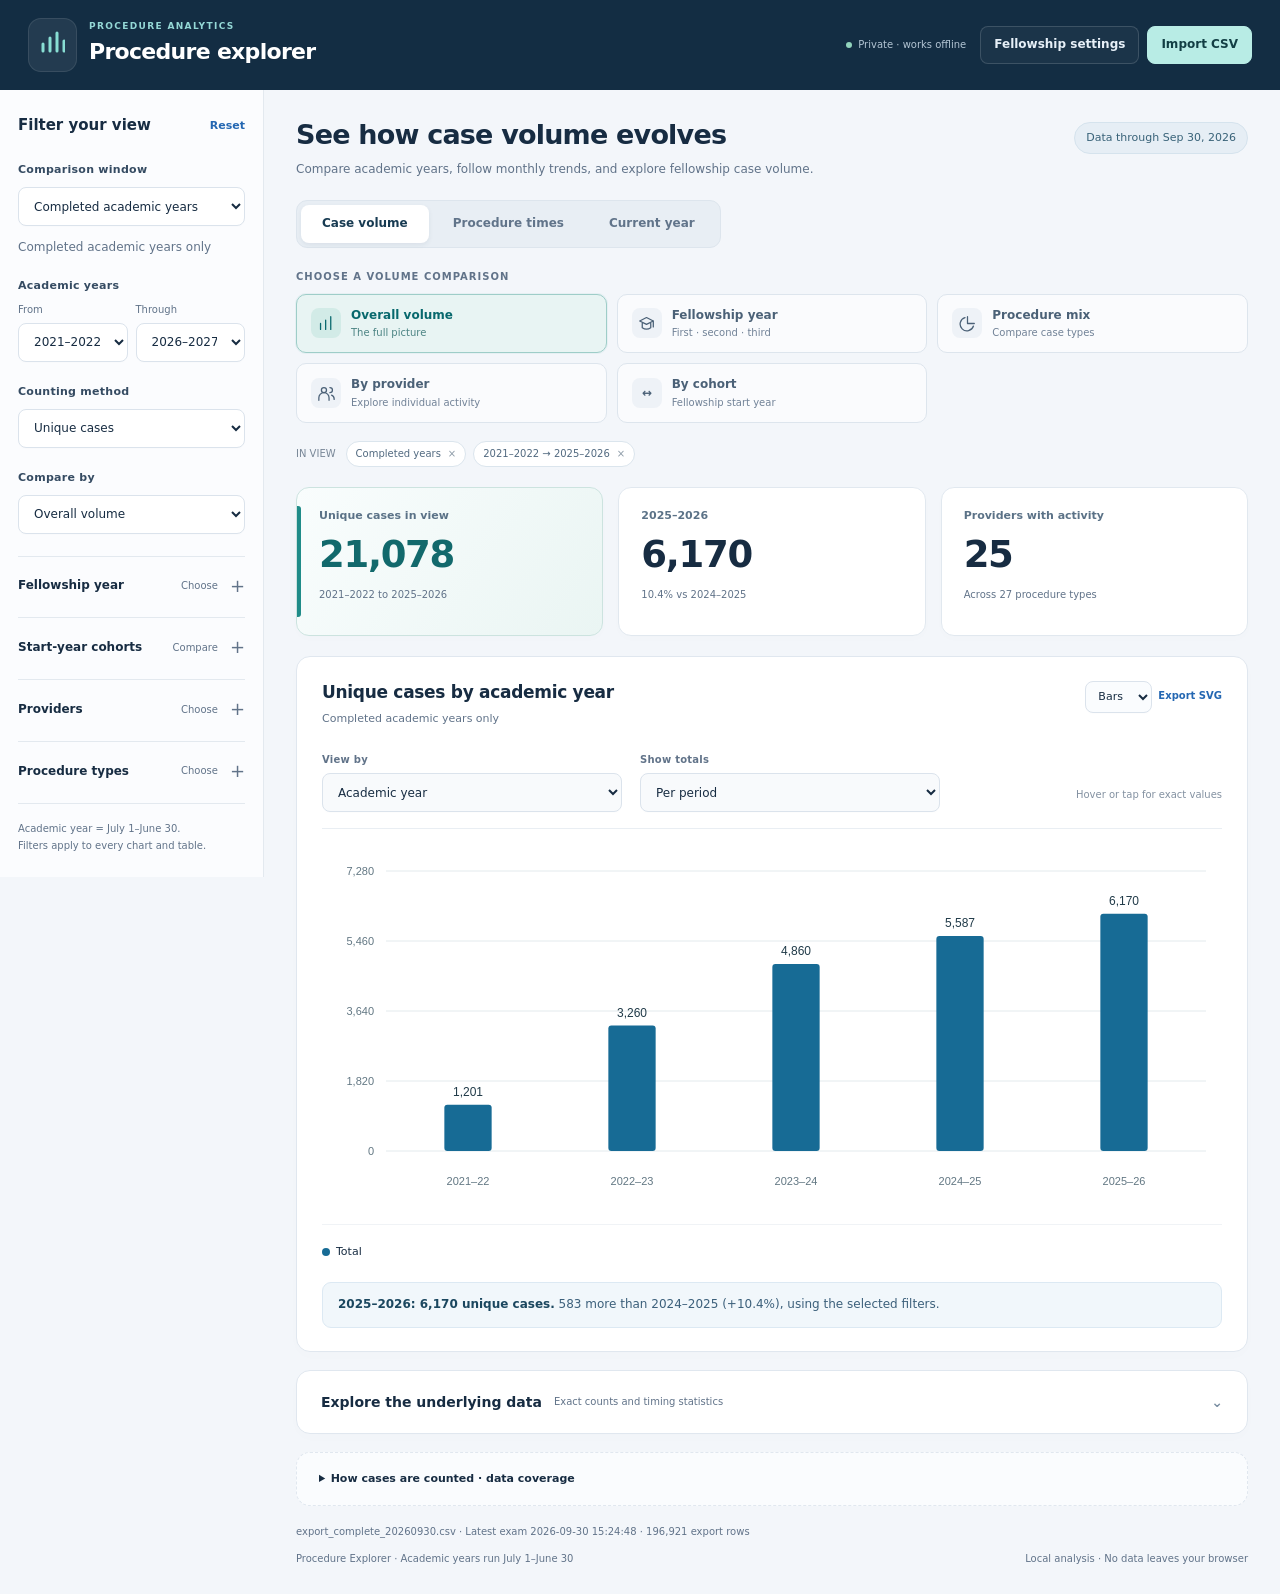
==== commit 18b07690: "Add files via upload" ====
--- a/Procedure-Volume-Explorer.html
+++ b/Procedure-Volume-Explorer.html
@@ -2,24 +2,74 @@
 <html lang="en"><head><meta charset="utf-8"><meta name="viewport" content="width=device-width, initial-scale=1"><title>Procedure Volume Explorer</title>
 <style>
 :root{--ink:#172e3b;--muted:#627783;--line:#dce5e9;--blue:#176b95;--teal:#087f80;--paper:#f3f6f7}*{box-sizing:border-box}body{margin:0;background:var(--paper);color:var(--ink);font:14px system-ui,-apple-system,BlinkMacSystemFont,"Segoe UI",sans-serif}button,input,select{font:inherit}button,select,input[type=file]{cursor:pointer}button{border:1px solid var(--line);border-radius:8px;padding:9px 13px;background:white;color:var(--ink);font-weight:600}button:hover{background:#eaf2f5}button:focus-visible,input:focus-visible,select:focus-visible{outline:3px solid #82c8df;outline-offset:2px}.primary{background:var(--ink);color:white;border-color:var(--ink)}.primary:hover{background:#285064}.top{background:#fff;border-bottom:1px solid var(--line);padding:23px 30px;display:flex;align-items:center;gap:20px;justify-content:space-between}.brand{display:flex;gap:13px;align-items:center}.logo{background:#e4f2f4;border-radius:12px;color:var(--teal);padding:10px}.eyebrow{text-transform:uppercase;letter-spacing:.13em;font-size:10px;font-weight:800;color:var(--teal)}h1{font-size:23px;letter-spacing:-.6px;margin:3px 0}h2{font-size:18px;margin:0}p{line-height:1.5}.muted{color:var(--muted)}.tiny{font-size:12px}.actions{display:flex;gap:8px;flex-wrap:wrap}.layout{display:grid;grid-template-columns:265px minmax(0,1fr);max-width:1600px;margin:auto;min-height:90vh}aside{background:#fff;border-right:1px solid var(--line);padding:22px 19px}main{padding:25px 28px;min-width:0}.section{margin-bottom:23px}.section-title{display:flex;align-items:center;justify-content:space-between;font-size:12px;font-weight:750;margin:0 0 9px}.section-title span{font-weight:400;color:var(--muted)}.row{display:flex;align-items:center;gap:10px}.grow{flex:1}select,input[type=search],input[type=number]{border:1px solid #cedbe0;border-radius:7px;padding:9px;background:white;color:var(--ink);max-width:100%}select{width:100%}.split{display:grid;grid-template-columns:1fr 1fr;gap:8px}.field-label{display:block;font-size:11px;color:var(--muted);margin-bottom:5px}input[type=checkbox]{accent-color:var(--teal);width:15px;height:15px;flex:none}.checks{max-height:166px;overflow:auto;margin-top:7px}.check{display:flex;align-items:flex-start;gap:6px;font-size:12px;padding:5px 0;cursor:pointer}.check span{padding-top:2px;overflow-wrap:anywhere}.search{width:100%;font-size:12px!important}.link{padding:0;background:none;border:0;color:var(--blue);font-size:12px;font-weight:600}.filter-footer{display:flex;gap:14px;margin-top:7px}.stage-list .check{font-size:13px}.presets{display:flex;gap:8px;flex-wrap:wrap;margin-bottom:20px}.presets button{font-size:12px;padding:8px 12px;font-weight:550}.presets button.active{background:#e0f0f2;border-color:#9cc9cc;color:#075f64}.kpis{display:grid;grid-template-columns:repeat(3,1fr);gap:14px;margin-bottom:20px}.kpi{padding:18px 20px;border-radius:11px;background:white;border:1px solid var(--line)}.kpi-label{font-size:12px;color:var(--muted)}.kpi strong{display:block;font-size:30px;letter-spacing:-1px;font-weight:650;margin:5px 0}.kpi small{font-size:11px;color:var(--muted)}.panel{background:white;border:1px solid var(--line);border-radius:12px;padding:22px;margin-bottom:18px}.panel-head{display:flex;gap:15px;justify-content:space-between;align-items:flex-start}.panel-head p{font-size:12px;margin:6px 0;color:var(--muted)}.chart-tools{display:flex;gap:6px;align-items:center}.chart-tools select{width:auto;padding:7px;font-size:12px}.chart-wrap{position:relative;margin:14px -8px 0;min-height:240px}.chart-wrap svg{width:100%;display:block;overflow:visible}.tip{display:none;position:absolute;pointer-events:none;background:#183443;color:white;border-radius:7px;padding:9px 12px;font-size:12px;max-width:270px;box-shadow:0 6px 20px #142f3c26;z-index:3}.legend{display:flex;gap:7px 14px;flex-wrap:wrap;margin:12px 0 8px}.legend button{border:0;padding:3px 0;font-size:11px;font-weight:500;background:transparent;display:flex;align-items:center;gap:6px;max-width:290px;text-align:left}.legend button.off{opacity:.35}.dot{width:9px;height:9px;border-radius:50%;flex:none}.note{border-left:3px solid #cfab56;padding:9px 12px;background:#fcf8ed;font-size:12px;line-height:1.5;margin:12px 0 0}.note:empty{display:none}.status{font-size:12px;line-height:1.5;color:var(--muted);margin:0 0 17px;overflow-wrap:anywhere}.status b{color:var(--ink)}.scroll{overflow:auto;max-height:420px;margin-top:14px}table{border-collapse:collapse;width:100%;font-size:12px;white-space:nowrap}th,td{border-bottom:1px solid #e7edef;padding:12px 13px;text-align:right}th{background:#f4f7f8;font-weight:650;position:sticky;top:0;z-index:1}th:first-child,td:first-child{text-align:left}tbody tr:hover{background:#f6fafb}.table-note{font-size:11px;color:var(--muted);margin:12px 0 0;line-height:1.5}.empty{padding:65px 15px;text-align:center;color:var(--muted)}details{font-size:12px;line-height:1.6;color:var(--muted)}summary{cursor:pointer;font-weight:650;color:var(--ink)}dialog{border:1px solid var(--line);border-radius:14px;max-width:720px;width:94%;max-height:85vh;padding:25px;color:var(--ink)}dialog::backdrop{background:#172e3b80}dialog table{white-space:normal}dialog input{width:105px}dialog .scroll{max-height:46vh}.close-row{display:flex;justify-content:space-between;gap:12px;align-items:center}.error{color:#ac302f;font-weight:600}.mobile-filter{display:none}.footer{font-size:11px;color:var(--muted);padding-bottom:10px}.hidden{display:none!important}@media(max-width:900px){.top{padding:18px}.layout{grid-template-columns:220px minmax(0,1fr)}main{padding:20px 16px}aside{padding:20px 13px}.kpis{gap:8px}.kpi{padding:14px}.kpi strong{font-size:25px}.panel-head{flex-wrap:wrap}}@media(max-width:650px){.top{align-items:flex-start;flex-wrap:wrap}.top .actions{width:100%}.top button{font-size:12px}.layout{display:block}aside{display:none;border-right:0;border-bottom:1px solid var(--line)}aside.open{display:block}.mobile-filter{display:block}.kpis{grid-template-columns:1fr 1fr}.kpi:last-child{grid-column:1/-1}.kpi strong{font-size:26px}.panel{padding:17px 12px}.chart-tools{width:100%}.panel-head h2{font-size:16px}main{padding:18px 12px}.chart-wrap{overflow-x:auto}.chart-wrap svg{min-width:570px}.presets{gap:6px}.brand h1{font-size:21px}}
+.tabs{border-bottom:1px solid var(--line);padding-bottom:12px}.tabs button.active{background:var(--ink);color:white}.chart-wrap{overflow-x:auto}.chart-tools{flex-wrap:wrap} .timing-table td{font-variant-numeric:tabular-nums}.kpi strong{font-size:clamp(20px,2.1vw,30px);overflow-wrap:anywhere}:root{--ink:#172c42;--muted:#617389;--line:#e3e9ef;--blue:#2467b2;--teal:#087e80;--paper:#f3f6fa}
+body{font-size:14px;line-height:1.45;-webkit-font-smoothing:antialiased}button{transition:background .16s,border-color .16s,box-shadow .16s;min-height:38px}button:active{transform:translateY(1px)}
+.top{padding:18px 28px;background:#132d43;color:white;border:0;gap:24px}.brand{gap:12px}.logo{background:#ffffff12;color:#88ded3;border:1px solid #ffffff18;border-radius:13px;padding:11px}.eyebrow{color:#94d8d6;letter-spacing:.15em;font-size:9px}.brand h1{font-size:22px;font-weight:650;letter-spacing:-.7px}.top .actions{align-items:center}.top button{background:#ffffff09;border-color:#ffffff25;color:#e7f0f8;font-size:12px;padding:9px 13px}.top button:hover{background:#ffffff18}.top .primary{background:#b8ece5;color:#123e44;border-color:#b8ece5}.top .primary:hover{background:#d0f8f2}.local-badge{font-size:10px;color:#b3c5d4;display:flex;align-items:center;gap:6px;margin-right:6px}.local-badge:before{content:'';width:6px;height:6px;background:#91d3bc;border-radius:50%}
+.layout{max-width:1920px;grid-template-columns:264px minmax(0,1fr)}aside{padding:23px 18px;position:sticky;top:0;align-self:start;max-height:100vh;overflow:auto;background:#fbfcfe;border-right:1px solid var(--line);scrollbar-width:thin}main{padding:28px 32px 18px;max-width:1600px;width:100%;margin:auto}.filter-heading{margin-bottom:23px;align-items:center}.filter-heading b{font-size:15px}.section{margin-bottom:22px}.section-title{font-size:11px;letter-spacing:.025em;color:#354b62}select,input[type=search],input[type=number]{border:1px solid #dbe3ec;border-radius:8px;padding:10px 11px;font-size:12px;min-height:39px;box-shadow:0 1px 2px #112f4403}select:disabled{background:#f0f3f7;color:#8895a3;cursor:not-allowed}.field-label{font-size:10px}.checks{max-height:208px;padding-right:3px;scrollbar-width:thin}.check{border-radius:6px;padding:7px 3px;gap:7px;font-size:11px}.check:hover{background:#edf3f8}.check span{padding-top:1px}.filter-footer{padding-top:4px}.link{min-height:26px;font-size:11px}.filter-group{border-top:1px solid var(--line);padding:15px 0 0;margin:0 0 17px}.filter-group>summary{display:flex;justify-content:space-between;align-items:center;list-style:none;font-size:12px}.filter-group>summary:after{content:'+';font-size:18px;font-weight:400;color:var(--muted)}.filter-group[open]>summary:after{content:'−'}.filter-group>summary::-webkit-details-marker{display:none}.filter-group .section{margin:12px 0 0}.filter-group .section-title{display:none}.filter-group .section-title.for-timing{display:flex}.filter-group summary small{margin-left:auto;margin-right:12px;color:var(--muted);font-size:10px;font-weight:400}.sidebar-foot{border-top:1px solid var(--line);padding-top:16px;font-size:10px;line-height:1.7}
+.intro{display:flex;justify-content:space-between;align-items:flex-start;gap:20px;margin-bottom:22px}.intro h2{font-size:27px;font-weight:680;letter-spacing:-.8px;line-height:1.25}.intro p{margin:8px 0 0;font-size:12px;color:var(--muted)}.coverage-badge{white-space:nowrap;color:#386278;font-size:11px;background:#e6eef5;border:1px solid #d5e3ed;border-radius:20px;padding:7px 11px;margin-top:4px}
+.tabs{display:inline-flex;background:#e8eef4;border:1px solid #dde5ed;border-radius:11px;padding:4px;margin-bottom:22px;gap:3px}.tabs button{border:0;background:transparent;padding:10px 21px;font-size:12px;font-weight:650;color:#61748a;min-height:38px}.tabs button.active{background:white;color:#183b52;box-shadow:0 2px 5px #173c4f12}.tabs button svg{width:15px;height:15px;vertical-align:-3px;margin-right:7px}
+.preset-label{font-size:10px;text-transform:uppercase;letter-spacing:.1em;color:var(--muted);font-weight:700;margin-bottom:9px}.comparison-presets{display:grid;grid-template-columns:repeat(4,minmax(0,1fr));gap:10px;margin-bottom:15px}.comparison-presets button{background:#ffffffa3;border:1px solid #dde5ed;text-align:left;padding:12px 14px;border-radius:10px;display:flex;align-items:center;gap:10px;font-weight:650;color:#4b6177}.comparison-presets button.active{background:#e8f4f3;border-color:#9ecdc8;color:#08686d;box-shadow:0 0 0 1px #9ecdc828}.preset-icon{height:30px;width:30px;display:grid;place-items:center;flex:none;background:#eef2f7;border-radius:8px}.active .preset-icon{background:#d2ebe7}.preset-icon svg{width:17px;height:17px}.comparison-presets small{display:block;font-weight:400;font-size:10px;margin-top:2px;color:#718297}.comparison-presets .active small{color:#4b8383}.context-row{min-height:32px;display:flex;align-items:center;gap:7px;flex-wrap:wrap;margin-bottom:17px}.context-label{font-size:10px;color:#788797;margin-right:3px}.filter-chip{border:1px solid #dbe5ed;background:#fff;color:#526a80;border-radius:20px;padding:4px 9px;font-size:10px;min-height:26px;font-weight:500}.filter-chip .x{margin-left:7px;color:#8b99a6}.filter-chip:hover{background:#e7f2f4}.data-status{font-size:10px;color:var(--muted);margin:18px 0 12px;line-height:1.6}.data-status b{font-weight:500}.status{margin:0}
+.kpis{gap:15px;margin-bottom:20px}.kpi{padding:20px 22px;border:1px solid #e1e8ef;border-radius:13px;box-shadow:0 3px 10px #17354d03;position:relative;overflow:hidden}.kpi:first-child{background:linear-gradient(125deg,#f9fdfd,#eaf5f3);border-color:#cce3df}.kpi:first-child:before{content:'';position:absolute;width:4px;inset:18px auto 18px 0;background:#208c89;border-radius:0 3px 3px 0}.kpi-label{font-size:11px;font-weight:550;color:#5b7287}.kpi strong{font-size:clamp(25px,3vw,37px);font-weight:650;letter-spacing:-1.3px;line-height:1.2;margin:9px 0}.kpi small{font-size:10px;display:block;min-height:28px;line-height:1.5}.kpi:first-child strong{color:#12696c}
+.panel{border-color:#e0e7ef;border-radius:14px;box-shadow:0 4px 16px #16374a03;padding:23px 25px;margin-bottom:18px}.panel-head h2{font-size:17px;letter-spacing:-.3px}.panel-head p{font-size:11px;line-height:1.6;margin-top:6px}.chart-tools{padding-top:1px}.chart-tools select{font-size:11px;min-height:32px;padding:5px 8px;background:#fafcfe}.chart-tools .link{font-size:10px;white-space:nowrap}.view-toolbar{display:flex;gap:18px;align-items:flex-end;flex-wrap:wrap;padding:15px 0 16px;border-bottom:1px solid #e9eef3;margin-top:4px}.view-toolbar .section{margin:0;flex:1;max-width:300px;min-width:165px}.view-toolbar .section-title{font-size:10px;margin-bottom:6px;color:var(--muted)}.view-toolbar select{background:#f8fafc}.view-toolbar .chart-hint{font-size:10px;color:#8391a1;margin:0 0 10px auto}.chart-wrap{margin:20px -6px 0;min-height:240px;scrollbar-width:thin;scrollbar-color:#cedce8 transparent}.chart-wrap svg{min-width:0}.chart-wrap [data-tip]{cursor:pointer;transition:opacity .12s}.chart-wrap [data-tip]:hover,.chart-wrap [data-tip]:focus{opacity:.75;outline:none;filter:brightness(.9)}.legend{margin-top:15px;border-top:1px solid #f0f3f6;padding-top:13px;gap:7px 16px}.legend button{min-height:28px;font-size:11px}.legend button.off{text-decoration:line-through}.dot{width:8px;height:8px}.tip{background:#17354c;box-shadow:0 4px 20px #193e5f22;border:1px solid #ffffff22}.note{background:#f8f5ec;color:#79653d;border-left:3px solid #d7b86c;border-radius:0 7px 7px 0;font-size:10px;line-height:1.7;padding:10px 13px}.insight{background:#f1f7fb;border:1px solid #dce9f3;border-radius:9px;padding:12px 15px;font-size:12px;line-height:1.6;color:#3c607b;margin-top:16px}.insight:empty{display:none}.insight b{color:#1b475f}.table-panel{padding:0;overflow:hidden}.table-panel>summary{padding:20px 24px;display:flex;align-items:center;gap:12px;list-style:none;font-size:14px}.table-panel>summary:after{content:'⌄';margin-left:auto;color:#7a8ea2}.table-panel>summary small{font-size:10px;color:var(--muted);font-weight:400}.table-panel>summary::-webkit-details-marker{display:none}.table-panel .table-body{padding:0 24px 20px}.table-panel .panel-head h2{display:none}.table-panel .panel-head p{margin:0}.table-panel .panel-head{align-items:center}.table-panel button{font-size:11px;min-height:32px}.scroll{border:1px solid #e6ecf2;border-radius:8px;max-height:430px}table{font-size:11px}th{background:#f2f6fa;color:#526b81;font-size:10px}td{font-variant-numeric:tabular-nums;color:#40566b}th,td{padding:12px 14px}tbody tr:last-child td{border-bottom:0}td:first-child{font-weight:550;color:#25445c}.table-note{font-size:10px;line-height:1.6}.methodology{padding:17px 22px;background:#fafcfe;border-style:dashed;box-shadow:none}.methodology summary{font-size:11px}.methodology p{font-size:11px;max-width:950px}.footer{font-size:10px;display:flex;gap:15px;justify-content:space-between}.empty{padding:70px 18px;color:#6e8295}.empty b{display:block;color:#24445d;font-size:17px;margin-bottom:8px}.empty button{margin-top:17px}.mobile-filter{display:none}
+dialog{padding:28px;border:0;box-shadow:0 20px 90px #0f294344;border-radius:16px}dialog::backdrop{background:#10283c88;backdrop-filter:blur(3px)}dialog h2{font-size:20px}dialog .scroll{border-radius:10px}.close-row button{font-size:12px}.selection-help{font-size:10px;color:#6c8598;padding:8px 0 0;margin:0;line-height:1.6}.selection-help:empty{display:none}
+@media(min-width:1600px){main{padding:34px 45px}.kpi{padding:24px}.panel{padding:27px 30px}.table-panel{padding:0}}
+@media(max-width:1150px){.layout{grid-template-columns:238px minmax(0,1fr)}main{padding:24px 20px}.comparison-presets{grid-template-columns:repeat(2,minmax(0,1fr))}.intro{flex-wrap:wrap;gap:10px}.local-badge{display:none}.kpi{padding:17px}.kpi-label{min-height:30px}.panel-head{flex-wrap:wrap}.panel{padding:20px}.table-panel{padding:0}.view-toolbar .chart-hint{display:none}}
+@media(max-width:760px){.top{padding:17px 18px;flex-wrap:wrap}.top .actions{width:100%;gap:7px}.top button{padding:8px 11px;font-size:11px}.top #editCohorts{margin-left:auto}.layout{display:block}aside{display:none;position:relative;max-height:none;border-right:0;padding:22px 20px}aside.open{display:block}.mobile-filter{display:block}main{padding:22px 16px}.intro h2{font-size:24px}.intro{margin-bottom:17px}.coverage-badge{font-size:10px}.tabs{display:flex;width:100%;margin-bottom:20px}.tabs button{flex:1;padding:10px 12px}.comparison-presets{gap:8px}.comparison-presets button{padding:10px;font-size:11px}.comparison-presets small{font-size:9px}.preset-icon{width:27px;height:27px}.kpis{grid-template-columns:repeat(3,minmax(0,1fr));gap:8px}.kpi{padding:14px 11px;border-radius:10px}.kpi:last-child{grid-column:auto}.kpi strong{font-size:25px;letter-spacing:-.8px}.kpi-label{font-size:10px;min-height:29px}.kpi small{font-size:9px;min-height:42px}.panel{padding:18px 14px}.panel-head h2{font-size:16px}.chart-tools{width:auto}.chart-wrap svg{min-width:0}.view-toolbar{gap:10px}.view-toolbar .section{min-width:130px;max-width:none}.view-toolbar select{font-size:11px;padding:8px 6px}.chart-wrap{margin-top:13px}.table-panel{padding:0}.table-panel>summary{padding:17px}.table-panel .table-body{padding:0 14px 16px}.table-panel>summary small{display:none}.footer{flex-direction:column;gap:4px}.note{font-size:10px}.intro p{font-size:11px}.methodology{padding:15px}.context-row{margin-bottom:13px}}
+@media(prefers-reduced-motion:reduce){*{transition:none!important;scroll-behavior:auto!important}}
+.comparison-presets{grid-template-columns:repeat(5,minmax(0,1fr))}.cohort-sort{display:block;margin:10px 0}.cohort-sort select{width:100%}.provider-cohort-label{font-size:10px;font-weight:700;color:#3c7383;padding:11px 2px 4px;border-bottom:1px solid #e7edf1}.cohort-year-badge{color:#768a9c;font-size:10px}.current-banner{display:flex;justify-content:space-between;align-items:center;gap:14px;margin:0 0 20px;background:linear-gradient(115deg,#163d53,#1c666d);padding:23px 25px;border-radius:14px;color:white}.current-banner h2{font-size:24px;margin:5px 0;letter-spacing:-.5px}.current-banner p{margin:6px 0 0;font-size:11px;color:#c6dce5}.current-banner .coverage-badge{background:#ffffff12;color:#cce6e7;border-color:#ffffff20}.current-controls{display:grid;grid-template-columns:repeat(4,minmax(0,1fr));gap:15px;padding:20px}.current-controls input{width:100%}.current-actions{grid-column:1/-1;display:flex;gap:20px;border-top:1px solid #e7eef3;padding-top:8px}.current-kpis{grid-template-columns:repeat(4,minmax(0,1fr))}.current-kpis strong{font-size:27px}.current-kpis .kpi-label{min-height:0}.current-grid{display:grid;grid-template-columns:repeat(2,minmax(0,1fr));gap:18px;margin-top:18px}.current-grid .panel{margin:0;min-width:0;padding:20px}.current-grid .panel-head p{max-width:420px}.mini-chart{overflow:auto;margin-top:15px;scrollbar-width:thin;max-height:620px}.mini-chart svg{display:block;width:100%;min-width:420px}.mini-chart .mini-legend{display:flex;flex-wrap:wrap;gap:6px 13px;font-size:10px;margin:10px 0}.mini-legend span{display:flex;gap:5px;align-items:center}.mini-legend i{width:7px;height:7px;border-radius:50%;display:inline-block}.mini-chart [data-cy-tip]{cursor:pointer}.mini-chart [data-cy-tip]:hover{filter:brightness(.88)}.current-grid .empty{padding:40px 14px;font-size:12px}.current-grid .panel-head select{width:auto;max-width:170px;font-size:10px}.heat-table td{padding:10px;min-width:50px;text-align:center}.heat-table td:first-child,.heat-table th:first-child{position:sticky;left:0;background:#f8fbfd;z-index:2;max-width:190px;white-space:normal;text-align:left;font-size:10px}.heat-table th{z-index:3}.heat-table th:first-child{z-index:4}.heat-table th button{font-size:10px;min-height:28px;padding:4px 7px}.heat-table td[tabindex]{cursor:help}.cy-tooltip{position:fixed;pointer-events:none;z-index:100;background:#17354c;color:#fff;border-radius:8px;padding:10px 13px;font-size:11px;max-width:300px;box-shadow:0 5px 25px #16304b35}.current-grid+.table-panel{margin-top:18px}.mini-note{font-size:10px;color:#718698;margin-top:8px}.week-chip{padding:6px 10px;border-radius:20px;background:#e8f1f6;font-size:10px;color:#41667d}.current-controls .field-label{line-height:1.4;min-height:16px}
+@media(max-width:1350px){.comparison-presets{grid-template-columns:repeat(3,minmax(0,1fr))}.current-grid{grid-template-columns:1fr}.current-controls{grid-template-columns:repeat(2,minmax(0,1fr))}.current-kpis{grid-template-columns:repeat(2,minmax(0,1fr))}}
+@media(max-width:760px){.comparison-presets{grid-template-columns:repeat(2,minmax(0,1fr))}.tabs button{font-size:11px;padding:10px 8px}.current-banner{padding:18px;align-items:flex-start}.current-banner h2{font-size:20px}.current-banner .coverage-badge{display:none}.current-controls{gap:12px;padding:15px}.current-controls select{font-size:11px}.current-grid .panel{padding:17px 13px}.current-kpis .kpi:last-child{grid-column:auto}.current-kpis strong{font-size:25px}.current-grid{gap:13px}}
+
+.week-month{font-size:9px;font-weight:400;color:#6a8093;white-space:nowrap}
 </style></head><body>
-<header class="top"><div class="brand"><div class="logo" aria-hidden="true"><svg width="25" height="25" viewBox="0 0 25 25" fill="none"><path d="M3 21V14M10 21V8M17 21V3M24 21V11" stroke="currentColor" stroke-width="3" stroke-linecap="round"/></svg></div><div><div class="eyebrow">Procedure analytics</div><h1>Volume explorer</h1></div></div><div class="actions"><button class="mobile-filter" id="toggleFilters">Filters</button><button id="editCohorts">Edit fellowship years</button><button id="save">Save dashboard</button><button class="primary" id="importBtn">Import CSV</button><input type="file" id="importFile" accept=".csv,text/csv" hidden></div></header>
-<div class="layout"><aside id="filters"><div class="row" style="margin-bottom:23px"><b class="grow">Explore the data</b><button class="link" id="reset">Reset</button></div>
-<div class="section"><label class="section-title" for="period">Comparison period</label><select id="period"><option value="complete">Completed academic years</option><option value="matched">Matched year to date</option><option value="all">All available dates</option></select><p class="tiny muted" id="periodHelp"></p></div>
-<div class="section"><div class="section-title">Academic years</div><div class="split"><label><span class="field-label">From</span><select id="from"></select></label><label><span class="field-label">Through</span><select id="through"></select></label></div></div>
-<div class="section"><label class="section-title" for="metric">Count</label><select id="metric"><option value="unique">Unique cases</option><option value="credits">Provider procedure counts</option></select></div>
-<div class="section"><label class="section-title" for="breakdown">Compare by</label><select id="breakdown"><option value="total">Overall volume</option><option value="stage">Fellowship year</option><option value="procedure">Procedure type</option><option value="provider">Provider</option></select></div>
-<div class="section"><div class="section-title">Fellowship year</div><div id="stageChecks" class="stage-list"></div></div>
-<div class="section"><div class="section-title">Providers <span id="providerCount"></span></div><input class="search" type="search" id="providerSearch" placeholder="Find a provider" aria-label="Search providers"><div class="checks" id="providerChecks"></div><div class="filter-footer"><button class="link" data-all="provider">Select all</button><button class="link" data-none="provider">Clear</button></div></div>
-<div class="section"><div class="section-title">Procedure types <span id="procedureCount"></span></div><input class="search" type="search" id="procedureSearch" placeholder="Find a procedure" aria-label="Search procedures"><div class="checks" id="procedureChecks"></div><div class="filter-footer"><button class="link" data-all="procedure">Select all</button><button class="link" data-none="procedure">Clear</button></div></div>
-<div class="tiny muted">Academic year = July 1–June 30.<br>Filters apply to every chart and table.</div></aside>
-<main><div class="presets"><button data-preset="total" class="active">Overall volume</button><button data-preset="stage">First / second / third year</button><button data-preset="procedure">Procedure mix</button><button data-preset="provider">Provider comparison</button></div><div class="status" id="source"></div>
-<div class="kpis"><div class="kpi"><div class="kpi-label" id="kpiLabel">Unique cases in view</div><strong id="kpiTotal">—</strong><small id="kpiPeriod"></small></div><div class="kpi"><div class="kpi-label" id="latestLabel">Latest year in view</div><strong id="kpiLatest">—</strong><small id="kpiChange"></small></div><div class="kpi"><div class="kpi-label">Providers with activity</div><strong id="kpiProviders">—</strong><small id="kpiTypes"></small></div></div>
-<section class="panel"><div class="panel-head"><div><h2 id="chartTitle">Case volume by academic year</h2><p id="chartSub"></p></div><div class="chart-tools"><select id="chartType" aria-label="Chart type"><option value="bar">Bars</option><option value="line">Lines</option></select><select id="topN" aria-label="Series shown"><option value="6">Top 6 + other</option><option value="10">Top 10 + other</option><option value="100">All series</option></select><button id="exportChart" class="link">Export SVG</button></div></div><div id="chart" class="chart-wrap"></div><div id="legend" class="legend"></div><div class="note" id="notice"></div></section>
-<section class="panel"><div class="panel-head"><div><h2>Year-by-year counts</h2><p>Exact values behind the chart.</p></div><button id="exportCsv">Download summary CSV</button></div><div class="scroll" id="table"></div><p class="table-note" id="tableNote"></p></section>
-<details class="panel"><summary>Counting rules and data coverage</summary><p>Unique cases count each procedure once across selected providers. Provider procedure counts sum each provider’s distinct cases: one shared case can contribute to more than one provider. Repeated codes, provider IDs and roles do not add extra counts for the same named provider.</p><p>Where an EXAMID is available, it identifies the case. Otherwise, MRN + exact exam timestamp + procedure type identifies a case. Provider names are uppercased and extra spaces removed; different spellings are not automatically merged.</p><p>Fellowship starts are inferred for the 24 apparent cohort members in the initial export. Review them with <b>Edit fellowship years</b>. Other names are unassigned. Activity outside the first three inferred years appears under “Other / unassigned.” Missing historical cohorts are shown as unavailable, not zero.</p><p>“Matched year to date” uses the export’s latest exam month, day and time as the same cutoff in every academic year. “Completed academic years” excludes the academic year containing the latest exam. An increase in volume can reflect more providers being represented, not just increased activity.</p><p>CSV imports run locally in your browser and replace the current dataset. Save dashboard to retain the new data in a self-contained HTML file. The saved dataset contains anonymous case numbers, timestamps, provider names and procedure types; it does not retain MRNs, codes or other patient identifiers. No external scripts or network services are used.</p><p id="quality"></p></details><div class="footer">Procedure Volume Explorer · Local, self-contained dashboard</div></main></div>
+<header class="top"><div class="brand"><div class="logo" aria-hidden="true"><svg width="25" height="25" viewBox="0 0 25 25" fill="none"><path d="M3 21V14M10 21V8M17 21V3M24 21V11" stroke="currentColor" stroke-width="3" stroke-linecap="round"/></svg></div><div><div class="eyebrow">Procedure analytics</div><h1>Procedure explorer</h1></div></div><div class="actions"><span class="local-badge">Private · works offline</span><button class="mobile-filter" id="toggleFilters" aria-controls="filters" aria-expanded="false">Filters</button><button id="editCohorts">Fellowship settings</button><button class="primary" id="importBtn">Import CSV</button><input type="file" id="importFile" accept=".csv,text/csv" hidden></div></header>
+<div class="layout"><aside id="filters"><div class="row filter-heading"><b class="grow">Filter your view</b><button class="link" id="reset">Reset</button></div>
+<div class="section" id="historyPeriod"><label class="section-title" for="period">Comparison window</label><select id="period"><option value="complete">Completed academic years</option><option value="matched">Matched year to date</option><option value="all">All available dates</option></select><p class="tiny muted" id="periodHelp"></p></div>
+<div class="section" id="historyYears"><div class="section-title">Academic years</div><div class="split"><label><span class="field-label">From</span><select id="from"></select></label><label><span class="field-label">Through</span><select id="through"></select></label></div></div>
+<div class="section" id="volumeControls"><label class="section-title" for="metric">Counting method</label><select id="metric"><option value="unique">Unique cases</option><option value="credits">Provider procedure counts</option></select></div>
+<div class="section hidden" id="timingControls"><label class="section-title" for="timeMeasure">Timing measure</label><select id="timeMeasure"><option value="all">All three measures</option><option value="0">Total procedure time</option><option value="1">Insertion time</option><option value="2">Withdrawal time</option></select><label class="section-title" for="timeStat" style="margin-top:12px">Statistic</label><select id="timeStat"><option value="mean">Average</option><option value="median">Median</option><option value="min">Minimum</option><option value="max">Maximum</option><option value="sum">Total recorded time</option></select><label class="section-title" for="timeScope" style="margin-top:12px">Insertion / withdrawal scope</label><select id="timeScope"><option value="colo">Colonoscopy only</option><option value="all">All selected procedures</option></select><label class="section-title" for="timeCap" style="margin-top:12px">Optional limit, minutes</label><input id="timeCap" type="number" min="0" step="any" placeholder="No limit" style="width:100%"><p class="tiny muted">Exclude individual measurements above this limit. Blank or zero retains all positive times.</p></div>
+<div class="section" id="historyBreakdown"><label class="section-title" for="breakdown">Compare by</label><select id="breakdown"><option value="total">Overall volume</option><option value="stage">Fellowship year</option><option value="cohort">Start-year cohort</option><option value="procedure">Procedure type</option><option value="provider">Provider</option></select></div>
+<details class="filter-group"><summary>Fellowship year<small>Choose</small></summary><div class="section"><div class="section-title">Fellowship year</div><div id="stageChecks" class="stage-list"></div></div></details>
+<details class="filter-group"><summary>Start-year cohorts<small>Compare</small></summary><div id="cohortChecks" class="section"></div><div class="filter-footer"><button class="link" id="allCohorts">Select all</button><button class="link" id="noCohorts">Clear</button></div></details><details class="filter-group"><summary>Providers<small>Choose</small></summary><div class="section"><div class="section-title">Providers <span id="providerCount"></span></div><label class="cohort-sort"><span class="field-label">Sort providers</span><select id="providerSort"><option value="name">Name · A–Z</option><option value="cohort">Start-year cohort · oldest first</option><option value="cohortDesc">Start-year cohort · newest first</option></select></label><input class="search" type="search" id="providerSearch" placeholder="Find a provider" aria-label="Search providers"><div class="checks" id="providerChecks"></div><div class="filter-footer"><button class="link" data-all="provider">Select all</button><button class="link" data-none="provider">Clear</button></div></div></details>
+<details class="filter-group"><summary>Procedure types<small>Choose</small></summary><div class="section"><div class="section-title">Procedure types <span id="procedureCount"></span></div><input class="search" type="search" id="procedureSearch" placeholder="Find a procedure" aria-label="Search procedures"><div class="checks" id="procedureChecks"></div><div class="filter-footer"><button class="link" data-all="procedure">Select all</button><button class="link" data-none="procedure">Clear</button></div></div></details>
+<div class="tiny muted sidebar-foot">Academic year = July 1–June 30.<br>Filters apply to every chart and table.</div></aside>
+<main><div class="intro"><div><h2 id="pageTitle">See how case volume evolves</h2><p id="pageDescription">Compare academic years, follow monthly trends, and explore fellowship case volume.</p></div><span class="coverage-badge" id="coverageBadge"></span></div><div class="presets tabs" role="tablist" aria-label="Dashboard view"><button data-view="volume" role="tab" aria-selected="true">Case volume</button><button data-view="timing" role="tab" aria-selected="false">Procedure times</button><button data-view="current" role="tab" aria-selected="false">Current year</button></div><div id="historyView"><div class="preset-label" id="comparisonLabel">Choose a volume comparison</div><div class="presets comparison-presets"><button data-preset="total" aria-pressed="true" class="active"><span class="preset-icon" aria-hidden="true"><svg viewBox="0 0 20 20" fill="none" stroke="currentColor" stroke-width="1.5" stroke-linecap="round" stroke-linejoin="round"><path d="M3 17V10m6 7V6m6 11V2"/></svg></span><span>Overall volume<small>The full picture</small></span></button><button data-preset="stage" aria-pressed="false"><span class="preset-icon" aria-hidden="true"><svg viewBox="0 0 20 20" fill="none" stroke="currentColor" stroke-width="1.5" stroke-linecap="round" stroke-linejoin="round"><path d="M2 7l8-4 8 4-8 4-8-4zm3 3v5c3 2 7 2 10 0v-5M18 7v7"/></svg></span><span>Fellowship year<small>First · second · third</small></span></button><button data-preset="procedure" aria-pressed="false"><span class="preset-icon" aria-hidden="true"><svg viewBox="0 0 20 20" fill="none" stroke="currentColor" stroke-width="1.5" stroke-linecap="round" stroke-linejoin="round"><path d="M10 2v8h8M7 3a8 8 0 1 0 10 10"/></svg></span><span>Procedure mix<small>Compare case types</small></span></button><button data-preset="provider" aria-pressed="false"><span class="preset-icon" aria-hidden="true"><svg viewBox="0 0 20 20" fill="none" stroke="currentColor" stroke-width="1.5" stroke-linecap="round" stroke-linejoin="round"><circle cx="7" cy="6" r="3"/><path d="M1 18v-3a6 6 0 0 1 12 0v3M14 3a3 3 0 0 1 0 6m2 3a5 5 0 0 1 3 5"/></svg></span><span>By provider<small>Explore individual activity</small></span></button><button data-preset="cohort" aria-pressed="false"><span class="preset-icon" aria-hidden="true">↔</span><span>By cohort<small>Fellowship start year</small></span></button></div><div id="activeFilters" class="context-row" aria-label="Active filters"></div><div class="kpis"><div class="kpi"><div class="kpi-label" id="kpiLabel">Unique cases in view</div><strong id="kpiTotal">—</strong><small id="kpiPeriod"></small></div><div class="kpi"><div class="kpi-label" id="latestLabel">Latest year in view</div><strong id="kpiLatest">—</strong><small id="kpiChange"></small></div><div class="kpi"><div class="kpi-label" id="providerCardLabel">Providers with activity</div><strong id="kpiProviders">—</strong><small id="kpiTypes"></small></div></div>
+<section class="panel"><div class="panel-head"><div><h2 id="chartTitle">Case volume by academic year</h2><p id="chartSub"></p></div><div class="chart-tools"><select id="chartType" aria-label="Chart type"><option value="bar">Bars</option><option value="line">Lines</option></select><select id="topN" aria-label="Series shown"><option value="6">Top 6 + other</option><option value="10">Top 10 + other</option><option value="100">All series</option></select><button id="exportChart" class="link">Export SVG</button></div></div><div class="view-toolbar"><div class="section"><label class="section-title" for="grain">View by</label><select id="grain"><option value="year">Academic year</option><option value="month">Month · chronological</option><option id="seasonOption" value="season">Month · overlay academic years</option></select></div>
+<div class="section" id="accumControls"><label class="section-title" for="accum">Show totals</label><select id="accum"><option value="period">Per period</option><option value="running">Cumulative · across all selected periods</option><option value="yearly">Cumulative · reset each July</option></select></div>
+<p class="chart-hint">Hover or tap for exact values</p></div><p class="selection-help" id="selectionHelp"></p><div id="chart" class="chart-wrap"></div><div id="legend" class="legend"></div><div id="viewInsight" class="insight" aria-live="polite"></div><div class="note" id="notice"></div></section>
+<details class="panel table-panel"><summary>Explore the underlying data <small>Exact counts and timing statistics</small></summary><div class="table-body"><div class="panel-head"><div><h2 id="tableTitle">Year-by-year counts</h2><p>Exact values behind the chart.</p></div><button id="exportCsv">Download summary CSV</button></div><div class="scroll" id="table"></div><p class="table-note" id="tableNote"></p></div></details>
+</div><section id="currentYearView" class="hidden">
+ <div class="current-banner"><div><span class="eyebrow">CURRENT YEAR DEEP DIVE</span><h2 id="currentTitle"></h2><p id="currentCoverage"></p></div><span class="coverage-badge">July 1–June 30</span></div>
+ <div class="panel current-controls">
+  <label><span class="field-label">From week</span><select id="currentFrom"></select></label>
+  <label><span class="field-label">Through week</span><select id="currentThrough"></select></label>
+  <label><span class="field-label">Population</span><select id="currentPopulation"><option value="fellows">Current fellows · years 1–3</option><option value="all">All selected providers</option></select></label>
+  <label><span class="field-label">Compare weekly trends by</span><select id="currentGroup"><option value="cohort">Start-year cohort</option><option value="provider">Fellow / provider</option><option value="procedure">Procedure type</option><option value="total">Overall</option></select></label>
+  <label><span class="field-label">Timing measure</span><select id="currentMeasure"><option value="0">Total procedure time</option><option value="1">Insertion time</option><option value="2">Withdrawal time</option></select></label>
+  <label><span class="field-label">Timing statistic</span><select id="currentStat"><option value="median">Median</option><option value="mean">Average</option></select></label>
+  <label><span class="field-label">Insertion / withdrawal scope</span><select id="currentScope"><option value="colo">Colonoscopy only</option><option value="all">All selected procedures</option></select></label>
+  <label><span class="field-label">Exclude times above (minutes)</span><input id="currentCap" type="number" min="0" step="any" placeholder="No limit"></label>
+  <div class="current-actions"><button id="currentAllWeeks" class="link">All available weeks</button><button id="currentLastWeeks" class="link">Latest 4 weeks</button></div>
+ </div>
+ <div id="currentFilterSummary" class="context-row"></div>
+ <div id="currentKpis" class="kpis current-kpis"></div>
+ <div id="currentWarning" class="note"></div>
+ <div class="current-grid">
+  <section class="panel"><div class="panel-head"><div><h2>Weekly case volume</h2><p>Unique cases per group · final week may be incomplete</p></div></div><div id="currentVolumeTrend" class="mini-chart"></div></section>
+  <section class="panel"><div class="panel-head"><div><h2 id="currentTimingTrendTitle">Weekly procedure times</h2><p>Minutes · hover or tap a point for valid timing counts</p></div></div><div id="currentTimeTrend" class="mini-chart"></div></section>
+  <section class="panel"><div class="panel-head"><div><h2>Case volume by fellow / provider</h2><p>One credit per provider per case; shared cases appear for each provider</p></div></div><div id="currentProviderVolume" class="mini-chart"></div></section>
+  <section class="panel"><div class="panel-head"><div><h2 id="currentProviderTimeTitle">Procedure times by fellow</h2><p>Timing and volume use the same week range and filters</p></div></div><div id="currentProviderTime" class="mini-chart"></div></section>
+  <section class="panel"><div class="panel-head"><div><h2>Procedure mix</h2><p>Unique cases by procedure type</p></div></div><div id="currentMix" class="mini-chart"></div></section>
+  <section class="panel"><div class="panel-head"><div><h2 id="currentTypeTimeTitle">Procedure times by type</h2><p>Each bar uses that procedure type’s valid measurements</p></div></div><div id="currentTypeTime" class="mini-chart"></div></section>
+  <section class="panel"><div class="panel-head"><div><h2>Case volume & procedure duration</h2><p>One point per fellow / provider · x: cases · y: minutes</p></div></div><div id="currentScatter" class="mini-chart"></div><p class="table-note">Duration describes recorded procedure time, not clinical quality or productivity. Procedure mix, case complexity and documentation can affect comparisons.</p></section>
+  <section class="panel"><div class="panel-head"><div><h2>Weekly activity by fellow</h2><p>Click a week heading to focus all charts on that week</p></div><select id="currentHeatMetric" aria-label="Weekly heatmap metric"><option value="volume">Case volume</option><option value="time">Selected timing measure</option></select></div><div id="currentHeatmap" class="scroll"></div></section>
+ </div>
+ <details class="panel table-panel"><summary>Weekly details <small>Fellow, procedure type, counts and timing statistics</small></summary><div class="table-body"><p id="currentTableNote" class="table-note"></p><div id="currentTable" class="scroll"></div></div></details>
+ <p class="table-note">Weeks are consecutive seven-day periods beginning July 1 (week 1 = July 1–7), not ISO calendar weeks. No weeks after the latest exam are shown. Provider, procedure, cohort and fellowship-year filters apply throughout. Historical comparison-window filters do not apply here.</p>
+</section>
+<details class="panel methodology"><summary>How cases are counted · data coverage</summary><p>Unique cases count each procedure once across selected providers. Provider procedure counts sum each provider’s distinct cases: one shared case can contribute to more than one provider. Repeated codes, provider IDs and roles do not add extra counts for the same named provider.</p><p>Where an EXAMID is available, it identifies the case. Otherwise, MRN + exact exam timestamp + procedure type identifies a case. Provider names are uppercased and extra spaces removed; different spellings are not automatically merged.</p><p>Fellowship starts are inferred for the 24 apparent cohort members in the initial export. Review them with <b>Fellowship settings</b>. Other names are unassigned. Activity outside the first three inferred years appears under “Other / unassigned.” Missing historical cohorts are shown as unavailable, not zero.</p><p>“Matched year to date” uses the export’s latest exam month, day and time as the same cutoff in every academic year. “Completed academic years” excludes the academic year containing the latest exam. An increase in volume can reflect more providers being represented, not just increased activity.</p><p>CSV imports run locally in your browser and replace the current dataset. Imports replace the data for this browser session; reopening the original file restores its embedded data. The embedded dataset contains anonymous case numbers, timestamps, provider names, procedure types and duration measurements; it does not retain MRNs, codes or other patient identifiers. No external scripts or network services are used.</p><p>Cumulative views count distinct cases or provider–case pairs through each selected period. Within-year totals reset on July 1. The Jul–Jun comparison draws one series for each academic year. Future months are unavailable rather than zero.</p><p>Timing statistics count each case once per group. Insertion and withdrawal default to colonoscopies. Blank, unparseable, nonpositive or conflicting measurements are excluded; the table shows valid and excluded counts. Positive outliers remain unless you apply a duration limit. All time statistics are in minutes.</p><p id="quality"></p></details><div id="source" class="data-status"></div><div class="footer"><span>Procedure Explorer · Academic years run July 1–June 30</span><span>Local analysis · No data leaves your browser</span></div></main></div>
 <dialog id="cohortDialog"><div class="close-row"><h2>Fellowship start years</h2><button id="closeCohorts" aria-label="Close fellowship editor">Close</button></div><p class="muted tiny">Enter the calendar year fellowship began (July 1). Leave blank when unknown. These assignments determine first-, second- and third-year groups; they do not change overall case counts.</p><div class="scroll"><table><thead><tr><th>Provider</th><th>Start year</th></tr></thead><tbody id="cohortRows"></tbody></table></div><div class="actions" style="margin-top:18px"><button class="primary" id="applyCohorts">Apply changes</button></div><p id="cohortError" class="error"></p></dialog>
-<script id="dataset" type="application/json">{"source":"export_complete_20260930.csv","sourceRows":196921,"latest":"2026-09-30T15:24:48","invalid":0,"providers":["BEANO, ABDALLAH","BRAHMBHATT, DAVENDRA","BRAND, DAVID","BRANDT, DAVID","BREWER, MARLON","CHANG, CATHERINE","CHUNG, FRANK","DASH, ANWESH","DAVE, JENNY","GILLOW, GABRIELLE","HARTZ, KAYLA","IMAS, ALEXANDER","KIM, DO","LEIBOWITZ, RANDY","NEELAM, ANUDEEP","PAASEWE, ARENCE","RODRIGUEZ, STEVEN","ROZENSHTEYN, FREDERICK","SANGMO, LODOE","SCHARFEN, JAMES","SEHMBHI, MANTEJ","SRIDHAR, PRIYANKA","TILLOWITZ, ADAM","UBEROI, ANGAD","WANG, ALLISON","YAN, KEVIN","YANG, KEVIN","YOON, BO","YOON, BO HYUNG"],"procedures":["Colonoscopy","Colonoscopy of Post-surgical Anatomy","Colonoscopy via Stoma with Endoscopy of Hartmann Pouch","Dilatation","EGD/PEG","ERCP","Esophageal BRAVO pH Capsule Placement Only (No UGI Endoscopy)","Esophageal BRAVO pH Capsule Results / Interpretation","Flexible Sigmoidoscopy","Ileoscopy","Ileoscopy with Pouchoscopy","Lower Device-Assisted Enteroscopy with Fluoroscopy","Lower Device-Assisted Enteroscopy without Fluoroscopy","Lower EUS","PEG Replacement w/o endoscopy","PEG placement","Pouchoscopy","Push Enteroscopy","Small bowel enteroscopy","UGI Endoscopy Removal Foreign Body","Upper Device-Assisted Enteroscopy with Fluoroscopy","Upper Device-Assisted Enteroscopy without Fluoroscopy","Upper EUS","Upper GI endoscopy","Upper GI endoscopy with PEG placement","Upper GI endoscopy with PEJ placement","Video capsule endoscopy"],"rows":[[1,"2021-07-06T08:39:06",28,23],[2,"2021-07-06T09:24:07",0,23],[3,"2021-07-06T09:25:37",0,0],[4,"2021-07-06T09:26:50",0,23],[5,"2021-07-06T14:31:19",17,23],[6,"2021-07-06T15:00:18",0,23],[7,"2021-07-07T13:25:38",0,23],[8,"2021-07-07T14:51:06",0,23],[9,"2021-07-07T15:09:42",0,0],[10,"2021-07-08T09:11:24",0,23],[11,"2021-07-08T11:42:44",0,23],[12,"2021-07-09T14:52:47",0,23],[13,"2021-07-09T16:04:58",0,23],[14,"2021-07-13T14:07:27",28,23],[15,"2021-07-14T07:54:30",28,23],[16,"2021-07-14T09:26:14",28,23],[17,"2021-07-14T11:42:42",28,0],[18,"2021-07-14T12:06:38",8,23],[19,"2021-07-14T12:08:18",8,0],[20,"2021-07-14T13:50:40",8,23],[21,"2021-07-14T14:18:54",0,23],[22,"2021-07-14T14:49:38",0,23],[23,"2021-07-15T08:48:25",8,23],[24,"2021-07-16T12:00:44",8,0],[25,"2021-07-19T09:24:41",17,0],[26,"2021-07-19T10:14:02",0,0],[27,"2021-07-19T10:16:18",8,23],[28,"2021-07-19T10:20:18",0,23],[29,"2021-07-19T10:23:46",17,23],[30,"2021-07-19T10:37:22",8,0],[31,"2021-07-19T10:56:39",0,23],[32,"2021-07-19T12:15:43",8,0],[33,"2021-07-19T15:26:32",17,23],[34,"2021-07-19T16:11:05",17,0],[35,"2021-07-20T07:40:03",8,23],[36,"2021-07-20T11:05:09",17,23],[37,"2021-07-20T16:11:10",17,23],[38,"2021-07-21T09:57:38",17,23],[39,"2021-07-21T11:53:59",17,23],[40,"2021-07-21T12:26:58",0,23],[41,"2021-07-21T13:41:40",8,23],[42,"2021-07-22T09:59:28",17,0],[43,"2021-07-22T10:02:00",17,23],[44,"2021-07-22T11:05:57",0,0],[45,"2021-07-22T12:42:24",8,23],[46,"2021-07-23T08:38:19",8,23],[47,"2021-07-23T10:20:29",17,23],[48,"2021-07-23T14:00:16",8,8],[49,"2021-07-23T14:42:01",8,0],[50,"2021-07-23T15:43:18",8,23],[51,"2021-07-26T07:01:31",8,23],[52,"2021-07-26T07:03:59",8,0],[53,"2021-07-26T12:38:59",8,23],[54,"2021-07-27T11:21:55",28,0],[55,"2021-07-27T12:32:21",28,23],[56,"2021-07-27T14:37:03",17,23],[57,"2021-07-27T15:12:28",17,0],[58,"2021-07-28T10:01:58",17,0],[59,"2021-07-28T11:01:26",28,23],[60,"2021-07-28T12:15:26",28,23],[61,"2021-07-28T12:57:09",8,23],[62,"2021-07-28T14:26:21",17,23],[63,"2021-07-28T15:14:42",17,23],[64,"2021-07-29T08:56:06",28,0],[65,"2021-07-29T10:44:23",8,23],[66,"2021-07-29T11:36:58",8,23],[67,"2021-07-30T18:25:20",17,23],[68,"2021-08-02T12:40:39",28,23],[69,"2021-08-02T12:44:50",28,0],[70,"2021-08-03T11:13:09",0,23],[71,"2021-08-03T12:22:22",0,23],[72,"2021-08-04T11:55:45",28,23],[73,"2021-08-04T12:36:09",0,18],[74,"2021-08-04T12:37:20",0,18],[75,"2021-08-04T12:38:39",0,0],[76,"2021-08-04T13:18:45",17,15],[77,"2021-08-04T13:25:44",28,23],[78,"2021-08-04T15:23:56",0,23],[79,"2021-08-04T15:28:40",17,0],[80,"2021-08-04T15:34:13",17,23],[81,"2021-08-05T10:53:25",28,23],[82,"2021-08-06T09:15:57",17,23],[83,"2021-08-06T09:18:33",0,8],[84,"2021-08-06T15:04:12",28,23],[85,"2021-08-09T07:20:57",0,23],[86,"2021-08-09T07:21:57",0,0],[87,"2021-08-09T07:23:19",0,23],[88,"2021-08-09T07:24:24",0,23],[89,"2021-08-09T07:27:27",0,23],[90,"2021-08-09T12:40:38",28,23],[91,"2021-08-10T08:18:15",8,23],[92,"2021-08-10T11:55:53",28,8],[93,"2021-08-10T12:44:04",0,0],[94,"2021-08-10T14:05:45",0,23],[95,"2021-08-10T14:15:28",8,23],[96,"2021-08-11T09:04:19",28,23],[97,"2021-08-11T11:23:41",28,23],[98,"2021-08-11T12:54:50",0,0],[99,"2021-08-11T12:56:07",0,23],[100,"2021-08-11T14:38:33",0,23],[101,"2021-08-11T16:12:07",0,23],[102,"2021-08-12T14:02:50",8,23],[103,"2021-08-12T14:36:32",0,23],[104,"2021-08-12T16:16:56",8,23],[105,"2021-08-12T18:16:57",28,8],[106,"2021-08-12T19:38:37",0,23],[107,"2021-08-13T09:18:00",28,23],[108,"2021-08-13T10:51:51",28,23],[109,"2021-08-13T12:08:36",0,23],[110,"2021-08-13T12:20:23",0,23],[111,"2021-08-13T12:29:50",8,23],[112,"2021-08-13T14:35:17",8,23],[113,"2021-08-13T15:54:06",8,0],[114,"2021-08-13T15:55:01",8,23],[115,"2021-08-16T08:10:25",17,23],[116,"2021-08-16T12:04:24",17,0],[117,"2021-08-16T12:09:50",17,23],[118,"2021-08-16T15:05:31",8,23],[119,"2021-08-17T08:07:35",8,23],[120,"2021-08-17T13:13:22",8,0],[121,"2021-08-17T13:19:24",8,23],[122,"2021-08-17T14:07:39",0,23],[123,"2021-08-17T14:15:31",17,0],[124,"2021-08-18T07:07:23",0,23],[125,"2021-08-18T14:05:31",17,23],[126,"2021-08-18T14:11:47",0,23],[127,"2021-08-18T14:28:27",8,23],[128,"2021-08-18T15:28:01",8,23],[129,"2021-08-18T16:10:12",8,23],[130,"2021-08-19T09:30:49",8,23],[131,"2021-08-19T10:32:23",0,23],[132,"2021-08-19T10:44:25",17,23],[133,"2021-08-19T13:24:00",8,0],[134,"2021-08-19T15:07:09",0,23],[135,"2021-08-19T15:54:51",8,23],[136,"2021-08-19T15:56:41",0,23],[137,"2021-08-20T10:08:48",17,23],[138,"2021-08-20T11:38:26",8,23],[139,"2021-08-20T14:35:14",0,23],[140,"2021-08-22T09:02:26",17,0],[141,"2021-08-23T09:08:50",17,23],[142,"2021-08-24T07:33:21",28,0],[143,"2021-08-24T08:00:34",28,8],[144,"2021-08-24T08:13:12",17,23],[145,"2021-08-25T11:06:41",17,23],[146,"2021-08-26T04:16:00",8,23],[147,"2021-08-26T09:34:05",28,23],[148,"2021-08-26T10:30:47",28,23],[149,"2021-08-26T12:25:29",28,23],[150,"2021-08-26T14:44:29",8,23],[151,"2021-08-27T08:46:43",8,0],[152,"2021-08-27T08:47:37",8,23],[153,"2021-08-27T13:50:14",28,23],[154,"2021-08-27T14:45:49",28,23],[155,"2021-08-30T11:16:57",17,23],[156,"2021-08-30T12:18:07",0,23],[157,"2021-08-30T13:28:42",0,0],[158,"2021-08-30T13:29:06",0,23],[159,"2021-08-31T07:51:16",17,23],[160,"2021-08-31T09:20:36",28,23],[161,"2021-08-31T10:55:16",28,23],[162,"2021-08-31T13:17:30",0,23],[163,"2021-08-31T13:41:22",0,23],[164,"2021-08-31T14:39:17",0,0],[165,"2021-09-01T12:07:46",28,0],[166,"2021-09-01T14:20:24",28,23],[167,"2021-09-02T08:00:18",28,23],[168,"2021-09-02T10:10:56",28,0],[169,"2021-09-02T12:13:18",0,8],[170,"2021-09-02T12:13:18",28,23],[171,"2021-09-02T14:22:49",0,23],[172,"2021-09-03T08:44:30",17,0],[173,"2021-09-03T12:21:27",28,23],[174,"2021-09-03T12:42:18",17,23],[175,"2021-09-03T13:09:51",17,8],[176,"2021-09-03T15:17:37",17,18],[177,"2021-09-07T07:20:16",28,0],[178,"2021-09-07T07:58:18",8,23],[179,"2021-09-07T09:32:18",0,23],[180,"2021-09-07T10:16:07",0,23],[181,"2021-09-07T12:56:09",28,0],[182,"2021-09-07T12:57:51",28,23],[183,"2021-09-07T13:22:55",0,23],[184,"2021-09-07T13:39:49",28,0],[185,"2021-09-07T15:04:32",0,23],[186,"2021-09-07T18:22:40",0,23],[187,"2021-09-08T10:59:54",8,0],[188,"2021-09-08T12:30:22",28,23],[189,"2021-09-08T15:21:02",0,23],[190,"2021-09-08T17:15:13",0,23],[191,"2021-09-09T08:24:16",8,23],[192,"2021-09-09T08:26:15",8,23],[193,"2021-09-09T13:11:40",28,23],[194,"2021-09-09T14:27:04",28,0],[195,"2021-09-09T17:05:56",0,23],[196,"2021-09-10T10:50:19",28,23],[197,"2021-09-10T15:55:42",0,23],[198,"2021-09-11T16:31:06",8,23],[199,"2021-09-13T09:43:35",17,23],[200,"2021-09-13T10:36:52",8,23],[201,"2021-09-13T10:38:13",8,23],[202,"2021-09-13T11:09:15",17,24],[203,"2021-09-13T14:48:31",17,23],[204,"2021-09-14T10:46:02",17,23],[205,"2021-09-14T11:42:33",17,0],[206,"2021-09-15T10:30:24",17,23],[207,"2021-09-15T10:35:23",17,0],[208,"2021-09-15T12:17:55",17,23],[209,"2021-09-15T14:43:57",17,23],[210,"2021-09-16T10:21:45",17,23],[211,"2021-09-16T11:26:58",17,23],[212,"2021-09-16T15:56:50",17,0],[213,"2021-09-17T08:56:15",8,23],[214,"2021-09-17T10:53:11",8,0],[215,"2021-09-17T12:33:33",17,23],[216,"2021-09-17T13:43:50",17,0],[217,"2021-09-18T16:54:07",28,23],[218,"2021-09-18T17:50:07",28,23],[219,"2021-09-20T07:10:18",17,0],[220,"2021-09-21T12:22:05",17,0],[221,"2021-09-21T12:33:00",28,23],[222,"2021-09-21T13:23:36",28,23],[223,"2021-09-22T10:41:41",28,0],[224,"2021-09-22T11:45:06",17,23],[225,"2021-09-22T12:02:56",28,23],[226,"2021-09-22T12:46:54",17,23],[227,"2021-09-22T14:21:01",28,0],[228,"2021-09-22T14:22:31",28,23],[229,"2021-09-23T09:05:13",28,23],[230,"2021-09-23T11:05:35",28,23],[231,"2021-09-23T11:11:04",17,23],[232,"2021-09-23T12:24:28",28,23],[233,"2021-09-23T13:03:03",17,23],[234,"2021-09-24T08:55:52",28,23],[235,"2021-09-24T10:38:55",28,0],[236,"2021-09-24T14:26:38",28,23],[237,"2021-09-24T17:10:32",28,23],[238,"2021-09-27T15:43:07",28,23],[239,"2021-09-28T07:34:57",0,23],[240,"2021-09-28T10:52:29",28,0],[241,"2021-09-28T13:35:28",0,23],[242,"2021-09-28T14:50:05",28,0],[243,"2021-09-28T14:55:20",0,23],[244,"2021-09-29T12:56:48",0,23],[245,"2021-09-29T13:52:28",0,23],[246,"2021-09-30T14:20:34",0,18],[247,"2021-09-30T14:22:10",0,0],[248,"2021-09-30T15:19:37",28,8],[249,"2021-10-01T14:37:55",0,23],[250,"2021-10-04T09:39:24",28,23],[251,"2021-10-04T11:13:08",8,23],[252,"2021-10-04T11:51:12",8,23],[253,"2021-10-04T15:02:28",8,0],[254,"2021-10-05T08:07:26",8,0],[255,"2021-10-05T08:27:58",0,23],[256,"2021-10-05T09:18:32",8,0],[257,"2021-10-05T09:19:22",0,23],[258,"2021-10-05T09:37:12",8,23],[259,"2021-10-05T12:57:08",28,23],[260,"2021-10-05T14:07:25",0,5],[261,"2021-10-06T07:09:38",28,23],[262,"2021-10-06T07:42:35",0,23],[263,"2021-10-06T11:21:19",28,0],[264,"2021-10-06T12:27:55",8,23],[265,"2021-10-07T08:44:43",8,23],[266,"2021-10-07T09:12:13",28,23],[267,"2021-10-07T11:50:27",28,23],[268,"2021-10-07T12:10:37",8,8],[269,"2021-10-08T10:23:39",28,23],[270,"2021-10-08T14:24:55",8,0],[271,"2021-10-08T14:26:16",8,23],[272,"2021-10-08T15:08:55",0,23],[273,"2021-10-08T15:16:19",28,0],[274,"2021-10-11T10:48:34",8,23],[275,"2021-10-11T15:33:48",17,23],[276,"2021-10-11T17:07:49",0,23],[277,"2021-10-13T12:36:21",8,23],[278,"2021-10-13T13:27:11",8,23],[279,"2021-10-13T13:37:29",8,23],[280,"2021-10-14T10:33:18",17,0],[281,"2021-10-14T11:21:58",8,23],[282,"2021-10-14T11:45:43",8,23],[283,"2021-10-14T15:14:33",17,0],[284,"2021-10-14T15:15:31",17,23],[285,"2021-10-15T12:08:15",17,0],[286,"2021-10-15T12:08:53",17,23],[287,"2021-10-15T15:36:49",17,23],[288,"2021-10-15T16:20:52",17,23],[289,"2021-10-15T16:22:10",17,0],[290,"2021-10-15T17:10:31",17,23],[291,"2021-10-18T08:28:55",8,23],[292,"2021-10-18T09:35:43",8,22],[293,"2021-10-18T12:09:18",8,23],[294,"2021-10-19T11:12:46",17,23],[295,"2021-10-19T12:58:45",17,0],[296,"2021-10-20T09:58:52",17,0],[297,"2021-10-20T09:59:31",17,23],[298,"2021-10-20T11:10:09",8,5],[299,"2021-10-20T13:04:17",17,0],[300,"2021-10-20T13:05:05",17,23],[301,"2021-10-20T15:23:40",8,23],[302,"2021-10-21T07:53:20",17,0],[303,"2021-10-21T13:21:46",8,23],[304,"2021-10-21T16:26:51",8,23],[305,"2021-10-22T06:07:32",8,23],[306,"2021-10-22T08:23:13",17,0],[307,"2021-10-22T08:24:15",17,23],[308,"2021-10-22T12:53:08",17,23],[309,"2021-10-22T14:37:27",8,23],[310,"2021-10-25T09:25:51",28,23],[311,"2021-10-25T09:56:35",28,23],[312,"2021-10-26T10:40:27",17,0],[313,"2021-10-26T10:40:59",17,23],[314,"2021-10-26T11:23:24",0,23],[315,"2021-10-26T12:26:49",0,23],[316,"2021-10-26T13:21:20",0,23],[317,"2021-10-27T07:54:05",0,23],[318,"2021-10-27T10:12:50",17,23],[319,"2021-10-27T14:24:05",0,23],[320,"2021-10-27T15:01:58",28,23],[321,"2021-10-28T09:12:01",0,23],[322,"2021-10-28T12:51:17",17,0],[323,"2021-10-28T12:53:42",17,23],[324,"2021-10-28T13:12:24",28,23],[325,"2021-10-28T14:26:00",17,23],[326,"2021-10-29T11:36:00",28,0],[327,"2021-10-29T12:55:58",17,0],[328,"2021-10-29T13:14:03",28,23],[329,"2021-10-29T14:40:00",0,23],[330,"2021-10-29T16:04:02",0,0],[331,"2021-10-29T17:09:30",0,23],[332,"2021-10-29T17:35:34",17,23],[333,"2021-10-29T17:45:35",0,23],[334,"2021-10-29T17:48:48",17,23],[335,"2021-11-01T10:12:12",8,23],[336,"2021-11-01T11:34:13",0,23],[337,"2021-11-01T12:22:58",0,5],[338,"2021-11-01T12:24:11",0,22],[339,"2021-11-01T12:40:33",8,23],[340,"2021-11-01T14:48:56",28,23],[341,"2021-11-01T15:22:38",28,23],[342,"2021-11-02T09:03:23",0,23],[343,"2021-11-02T10:29:33",0,23],[344,"2021-11-02T11:43:12",8,23],[345,"2021-11-02T12:37:45",28,0],[346,"2021-11-02T12:39:06",28,23],[347,"2021-11-02T12:59:19",8,23],[348,"2021-11-02T15:37:35",8,23],[349,"2021-11-03T13:50:08",8,0],[350,"2021-11-04T08:20:24",28,0],[351,"2021-11-04T12:33:55",28,23],[352,"2021-11-04T13:18:47",8,23],[353,"2021-11-04T14:20:11",8,23],[354,"2021-11-04T14:26:46",8,0],[355,"2021-11-04T15:01:17",8,23],[356,"2021-11-05T11:37:24",8,0],[357,"2021-11-05T12:10:43",28,23],[358,"2021-11-05T12:12:57",28,23],[359,"2021-11-05T12:31:51",28,23],[360,"2021-11-05T13:14:58",0,23],[361,"2021-11-05T13:30:04",28,23],[362,"2021-11-05T14:14:07",0,23],[363,"2021-11-08T13:19:24",0,0],[364,"2021-11-09T08:37:13",0,23],[365,"2021-11-09T12:45:55",0,23],[366,"2021-11-09T14:03:08",0,23],[367,"2021-11-09T14:54:42",0,9],[368,"2021-11-11T08:41:53",17,23],[369,"2021-11-11T14:55:38",0,23],[370,"2021-11-11T15:35:42",0,0],[371,"2021-11-11T15:55:56",0,23],[372,"2021-11-12T10:03:20",0,23],[373,"2021-11-12T10:50:05",0,23],[374,"2021-11-14T12:40:19",17,23],[375,"2021-11-15T11:06:56",28,23],[376,"2021-11-15T12:57:01",28,23],[377,"2021-11-15T14:03:04",8,23],[378,"2021-11-16T13:15:01",28,8],[379,"2021-11-16T14:16:16",28,23],[380,"2021-11-16T16:17:28",28,23],[381,"2021-11-16T16:18:12",28,0],[382,"2021-11-17T10:18:56",17,23],[383,"2021-11-17T10:32:20",28,0],[384,"2021-11-17T13:05:04",8,23],[385,"2021-11-17T13:59:33",17,1],[386,"2021-11-17T15:09:35",8,23],[387,"2021-11-18T08:58:29",28,23],[388,"2021-11-18T14:36:02",17,23],[389,"2021-11-18T16:51:48",8,8],[390,"2021-11-19T08:22:46",28,23],[391,"2021-11-19T11:17:33",17,23],[392,"2021-11-19T13:36:20",8,23],[393,"2021-11-19T13:58:41",17,23],[394,"2021-11-19T15:18:21",28,23],[395,"2021-11-19T15:58:35",17,8],[396,"2021-11-19T16:49:52",28,23],[397,"2021-11-20T10:36:27",28,8],[398,"2021-11-21T07:27:17",28,0],[399,"2021-11-22T13:51:45",0,23],[400,"2021-11-22T14:13:47",17,23],[401,"2021-11-22T15:22:52",0,23],[402,"2021-11-23T08:03:51",0,0],[403,"2021-11-23T09:44:58",17,23],[404,"2021-11-23T10:04:33",17,8],[405,"2021-11-23T10:48:52",0,0],[406,"2021-11-23T10:50:30",0,23],[407,"2021-11-23T11:02:28",28,23],[408,"2021-11-23T11:35:05",0,23],[409,"2021-11-23T11:35:15",0,23],[410,"2021-11-23T11:35:25",0,23],[411,"2021-11-23T14:08:47",28,23],[412,"2021-11-23T15:24:13",28,23],[413,"2021-11-23T17:53:01",0,23],[414,"2021-11-24T09:09:26",28,0],[415,"2021-11-24T10:15:31",17,23],[416,"2021-11-24T10:17:35",17,0],[417,"2021-11-24T10:22:10",17,23],[418,"2021-11-24T12:23:39",0,23],[419,"2021-11-24T15:03:15",0,23],[420,"2021-11-26T08:20:05",17,8],[421,"2021-11-26T11:14:38",17,23],[422,"2021-11-26T11:26:32",28,8],[423,"2021-11-27T15:11:19",8,23],[424,"2021-11-27T17:35:51",8,23],[425,"2021-11-29T09:47:43",0,23],[426,"2021-11-29T11:25:56",0,0],[427,"2021-11-29T12:35:29",0,0],[428,"2021-11-29T12:37:01",0,23],[429,"2021-11-29T15:19:26",0,23],[430,"2021-11-30T11:49:06",0,23],[431,"2021-11-30T13:21:43",0,23],[432,"2021-11-30T14:08:48",0,23],[433,"2021-12-01T09:09:54",0,23],[434,"2021-12-01T11:26:08",0,23],[435,"2021-12-01T12:17:15",0,0],[436,"2021-12-01T12:21:27",8,23],[437,"2021-12-01T14:01:58",0,23],[438,"2021-12-01T15:04:22",0,23],[439,"2021-12-02T10:48:16",8,23],[440,"2021-12-03T14:08:51",8,23],[441,"2021-12-06T09:48:18",8,0],[442,"2021-12-06T11:42:34",8,0],[443,"2021-12-06T14:52:30",0,23],[444,"2021-12-06T15:41:17",0,23],[445,"2021-12-07T12:08:04",0,0],[446,"2021-12-07T14:04:26",0,0],[447,"2021-12-08T09:42:02",0,0],[448,"2021-12-08T11:14:34",0,0],[449,"2021-12-09T15:57:33",0,23],[450,"2021-12-09T17:13:19",0,23],[451,"2021-12-09T20:08:08",28,8],[452,"2021-12-10T10:32:58",8,23],[453,"2021-12-10T10:39:31",0,0],[454,"2021-12-10T11:56:31",0,23],[455,"2021-12-13T09:20:17",8,23],[456,"2021-12-13T09:25:48",8,0],[457,"2021-12-13T09:44:00",17,0],[458,"2021-12-13T10:43:35",17,23],[459,"2021-12-13T11:37:51",8,23],[460,"2021-12-13T11:38:52",8,0],[461,"2021-12-15T08:07:11",28,23],[462,"2021-12-15T08:58:22",28,0],[463,"2021-12-15T09:06:47",28,23],[464,"2021-12-15T09:59:57",8,23],[465,"2021-12-15T10:41:46",28,0],[466,"2021-12-15T11:39:04",28,23],[467,"2021-12-15T13:12:47",17,23],[468,"2021-12-15T13:18:04",17,23],[469,"2021-12-15T13:19:07",17,23],[470,"2021-12-15T14:45:57",17,23],[471,"2021-12-17T08:37:44",8,23],[472,"2021-12-17T08:40:34",8,0],[473,"2021-12-17T10:41:00",17,0],[474,"2021-12-17T10:42:07",17,23],[475,"2021-12-17T11:01:27",17,23],[476,"2021-12-17T12:50:23",28,23],[477,"2021-12-20T08:30:14",0,23],[478,"2021-12-21T13:00:00",17,24],[479,"2021-12-22T09:36:59",0,23],[480,"2021-12-22T11:03:52",0,23],[481,"2021-12-22T11:06:59",0,0],[482,"2021-12-23T06:49:01",17,0],[483,"2021-12-23T07:37:48",17,23],[484,"2021-12-23T08:32:38",17,23],[485,"2021-12-23T09:55:03",0,0],[486,"2021-12-24T11:53:07",0,5],[487,"2021-12-24T15:37:43",17,23],[488,"2021-12-27T10:23:27",28,0],[489,"2021-12-27T11:47:10",28,23],[490,"2021-12-27T13:07:29",28,23],[491,"2021-12-28T09:19:46",0,23],[492,"2021-12-28T10:05:28",0,23],[493,"2021-12-28T12:11:46",17,23],[494,"2021-12-29T09:00:20",0,23],[495,"2021-12-29T10:00:52",28,23],[496,"2021-12-29T11:34:24",28,23],[497,"2021-12-30T08:48:41",28,0],[498,"2021-12-30T08:50:13",28,23],[499,"2021-12-30T10:09:19",28,0],[500,"2021-12-30T10:16:00",0,23],[501,"2021-12-30T11:59:37",0,23],[502,"2021-12-31T18:35:41",8,23],[503,"2022-01-03T09:51:43",17,23],[504,"2022-01-04T10:07:37",17,0],[505,"2022-01-04T10:22:55",17,23],[506,"2022-01-04T12:08:59",17,8],[507,"2022-01-05T09:31:29",8,23],[508,"2022-01-05T11:42:37",8,23],[509,"2022-01-05T12:11:46",17,0],[510,"2022-01-05T12:36:20",8,23],[511,"2022-01-05T12:38:01",8,0],[512,"2022-01-05T13:40:57",17,23],[513,"2022-01-05T14:28:36",8,23],[514,"2022-01-06T09:47:05",17,8],[515,"2022-01-06T10:49:53",8,23],[516,"2022-01-06T14:56:18",17,23],[517,"2022-01-07T08:09:01",8,23],[518,"2022-01-07T09:38:53",8,23],[519,"2022-01-07T11:36:33",8,23],[520,"2022-01-10T09:50:16",28,0],[521,"2022-01-10T09:52:53",28,23],[522,"2022-01-10T10:13:43",8,23],[523,"2022-01-10T14:07:16",17,23],[524,"2022-01-10T17:18:14",17,23],[525,"2022-01-11T08:32:00",8,17],[526,"2022-01-11T08:53:10",28,23],[527,"2022-01-11T08:54:01",28,0],[528,"2022-01-11T09:06:19",8,23],[529,"2022-01-11T11:44:29",17,23],[530,"2022-01-13T07:04:13",28,23],[531,"2022-01-13T09:06:17",8,23],[532,"2022-01-14T09:08:15",8,24],[533,"2022-01-14T10:52:26",8,23],[534,"2022-01-18T10:11:42",0,23],[535,"2022-01-18T11:01:15",28,23],[536,"2022-01-18T11:52:27",28,23],[537,"2022-01-18T11:53:17",28,0],[538,"2022-01-18T12:10:45",0,23],[539,"2022-01-18T13:05:07",17,0],[540,"2022-01-18T13:07:05",17,23],[541,"2022-01-18T13:32:45",28,23],[542,"2022-01-19T10:12:00",0,23],[543,"2022-01-19T11:38:52",0,23],[544,"2022-01-19T11:49:06",17,23],[545,"2022-01-19T12:38:00",28,23],[546,"2022-01-19T13:53:56",28,23],[547,"2022-01-19T14:00:16",28,23],[548,"2022-01-19T14:41:58",28,23],[549,"2022-01-20T08:55:47",17,23],[550,"2022-01-20T09:30:01",28,23],[551,"2022-01-20T09:32:07",28,0],[552,"2022-01-20T11:03:27",28,23],[553,"2022-01-20T12:49:12",28,23],[554,"2022-01-21T15:29:47",17,8],[555,"2022-01-24T10:26:36",0,23],[556,"2022-01-25T08:30:04",0,23],[557,"2022-01-25T09:30:27",0,23],[558,"2022-01-25T12:11:34",0,23],[559,"2022-01-26T11:57:23",0,23],[560,"2022-01-27T05:17:18",17,23],[561,"2022-01-27T10:00:13",0,23],[562,"2022-01-27T12:43:36",0,16],[563,"2022-01-28T11:36:25",0,23],[564,"2022-01-31T08:08:42",17,23],[565,"2022-01-31T09:39:34",17,23],[566,"2022-01-31T12:07:26",0,23],[567,"2022-01-31T14:39:48",0,23],[568,"2022-01-31T21:48:51",17,23],[569,"2022-02-01T09:03:07",0,23],[570,"2022-02-01T10:20:21",0,0],[571,"2022-02-01T12:29:33",8,23],[572,"2022-02-01T19:37:42",0,23],[573,"2022-02-02T08:03:13",17,23],[574,"2022-02-02T09:54:26",17,23],[575,"2022-02-02T09:56:14",17,23],[576,"2022-02-02T11:28:50",8,23],[577,"2022-02-02T12:26:06",0,8],[578,"2022-02-02T14:07:49",8,23],[579,"2022-02-02T14:08:53",8,0],[580,"2022-02-02T14:14:11",17,23],[581,"2022-02-02T16:15:20",17,23],[582,"2022-02-03T13:49:06",0,23],[583,"2022-02-03T13:50:00",0,0],[584,"2022-02-03T13:59:49",17,23],[585,"2022-02-03T14:57:31",0,23],[586,"2022-02-03T14:58:33",0,0],[587,"2022-02-03T14:59:46",17,23],[588,"2022-02-04T08:19:47",8,23],[589,"2022-02-04T09:22:43",8,23],[590,"2022-02-04T10:00:35",0,23],[591,"2022-02-04T10:46:34",8,23],[592,"2022-02-04T11:53:00",17,0],[593,"2022-02-04T15:17:00",17,23],[594,"2022-02-05T12:54:43",8,23],[595,"2022-02-05T18:31:45",17,23],[596,"2022-02-07T11:21:36",28,23],[597,"2022-02-07T11:41:38",8,23],[598,"2022-02-07T12:07:55",28,23],[599,"2022-02-07T12:10:06",28,8],[600,"2022-02-07T12:49:18",8,23],[601,"2022-02-07T13:39:00",28,23],[602,"2022-02-07T14:10:19",8,23],[603,"2022-02-08T08:33:04",17,23],[604,"2022-02-08T15:57:08",17,23],[605,"2022-02-09T10:38:13",8,23],[606,"2022-02-09T13:18:42",8,0],[607,"2022-02-09T13:26:31",17,23],[608,"2022-02-09T15:35:48",17,24],[609,"2022-02-10T10:43:17",8,23],[610,"2022-02-10T13:11:17",17,23],[611,"2022-02-10T15:14:02",28,5],[612,"2022-02-10T16:19:56",8,23],[613,"2022-02-11T09:14:06",17,23],[614,"2022-02-11T09:15:04",17,0],[615,"2022-02-11T13:40:56",28,23],[616,"2022-02-11T13:42:20",28,23],[617,"2022-02-14T00:03:25",0,23],[618,"2022-02-14T08:05:12",17,0],[619,"2022-02-14T08:34:43",28,0],[620,"2022-02-14T14:03:55",17,22],[621,"2022-02-14T15:24:15",0,23],[622,"2022-02-15T11:34:05",28,23],[623,"2022-02-15T11:35:12",28,0],[624,"2022-02-15T12:34:00",0,0],[625,"2022-02-15T12:57:27",17,0],[626,"2022-02-15T14:21:09",0,23],[627,"2022-02-15T17:11:28",0,23],[628,"2022-02-16T13:09:32",0,0],[629,"2022-02-16T13:12:33",0,23],[630,"2022-02-16T13:28:40",28,23],[631,"2022-02-16T14:30:57",0,23],[632,"2022-02-16T17:50:43",0,23],[633,"2022-02-17T10:47:03",28,0],[634,"2022-02-17T10:49:18",28,23],[635,"2022-02-17T14:32:15",17,23],[636,"2022-02-17T14:42:18",17,23],[637,"2022-02-17T15:17:27",17,0],[638,"2022-02-17T16:18:37",0,23],[639,"2022-02-17T17:25:23",0,23],[640,"2022-02-17T19:37:12",0,23],[641,"2022-02-18T09:51:00",17,23],[642,"2022-02-18T11:30:01",17,23],[643,"2022-02-18T11:38:12",28,0],[644,"2022-02-18T11:53:22",0,0],[645,"2022-02-18T12:04:19",28,23],[646,"2022-02-18T12:26:42",17,0],[647,"2022-02-18T12:29:23",17,23],[648,"2022-02-18T13:05:16",17,0],[649,"2022-02-18T13:40:37",28,23],[650,"2022-02-18T13:51:37",0,23],[651,"2022-02-18T14:19:45",17,0],[652,"2022-02-18T14:20:55",17,23],[653,"2022-02-18T15:22:14",28,23],[654,"2022-02-21T13:30:14",28,8],[655,"2022-02-22T07:35:14",28,0],[656,"2022-02-22T07:36:41",28,23],[657,"2022-02-22T09:26:20",0,23],[658,"2022-02-22T09:57:47",8,23],[659,"2022-02-22T09:59:25",8,0],[660,"2022-02-22T10:00:07",8,23],[661,"2022-02-22T10:01:01",8,0],[662,"2022-02-22T10:01:47",8,23],[663,"2022-02-22T10:15:59",0,0],[664,"2022-02-22T10:20:58",0,18],[665,"2022-02-22T10:30:24",28,23],[666,"2022-02-22T10:41:51",0,0],[667,"2022-02-23T08:05:21",0,0],[668,"2022-02-23T10:06:09",8,23],[669,"2022-02-23T10:07:22",8,23],[670,"2022-02-23T10:09:11",8,8],[671,"2022-02-23T10:14:53",0,0],[672,"2022-02-23T11:07:12",28,23],[673,"2022-02-23T11:10:58",0,23],[674,"2022-02-23T12:02:52",0,23],[675,"2022-02-23T12:39:55",8,0],[676,"2022-02-23T13:12:31",28,0],[677,"2022-02-24T08:14:46",0,8],[678,"2022-02-24T09:37:14",28,23],[679,"2022-02-24T12:43:54",0,23],[680,"2022-02-24T14:46:34",0,23],[681,"2022-02-25T08:15:51",8,23],[682,"2022-02-25T09:10:59",8,8],[683,"2022-02-25T09:12:43",28,23],[684,"2022-02-25T09:13:34",28,0],[685,"2022-02-25T12:17:16",0,0],[686,"2022-02-25T13:54:18",0,23],[687,"2022-02-25T16:14:49",28,23],[688,"2022-02-25T16:48:25",0,23],[689,"2022-02-28T07:42:46",8,23],[690,"2022-02-28T11:51:15",0,18],[691,"2022-02-28T12:13:01",17,5],[692,"2022-02-28T14:11:13",0,18],[693,"2022-02-28T14:43:53",0,23],[694,"2022-02-28T14:46:40",17,23],[695,"2022-03-01T09:21:25",0,0],[696,"2022-03-01T10:28:53",8,0],[697,"2022-03-01T10:36:39",17,0],[698,"2022-03-01T10:59:48",0,0],[699,"2022-03-01T11:00:33",0,23],[700,"2022-03-01T11:47:39",17,0],[701,"2022-03-01T12:57:47",0,0],[702,"2022-03-01T15:25:18",0,23],[703,"2022-03-01T23:36:18",17,23],[704,"2022-03-02T01:18:58",17,23],[705,"2022-03-02T10:08:07",8,23],[706,"2022-03-02T10:58:07",8,23],[707,"2022-03-02T11:00:10",8,23],[708,"2022-03-02T11:02:59",8,23],[709,"2022-03-02T11:59:23",0,23],[710,"2022-03-02T12:54:06",0,23],[711,"2022-03-02T15:09:09",0,0],[712,"2022-03-02T15:11:38",0,23],[713,"2022-03-03T09:48:40",0,23],[714,"2022-03-03T15:42:53",0,23],[715,"2022-03-03T16:21:24",0,23],[716,"2022-03-04T09:45:54",8,8],[717,"2022-03-04T10:21:21",8,23],[718,"2022-03-04T10:34:49",17,0],[719,"2022-03-04T10:35:53",17,23],[720,"2022-03-04T10:50:57",17,23],[721,"2022-03-04T11:31:48",8,0],[722,"2022-03-04T17:58:26",0,23],[723,"2022-03-04T19:06:50",0,0],[724,"2022-03-05T15:01:46",17,23],[725,"2022-03-07T11:05:36",17,23],[726,"2022-03-07T11:55:21",28,23],[727,"2022-03-07T13:34:07",17,0],[728,"2022-03-07T14:31:03",17,23],[729,"2022-03-07T14:44:50",17,0],[730,"2022-03-07T16:05:40",28,23],[731,"2022-03-08T07:30:23",8,23],[732,"2022-03-08T08:10:07",8,23],[733,"2022-03-08T08:57:01",17,23],[734,"2022-03-08T10:12:56",8,23],[735,"2022-03-08T10:15:05",8,0],[736,"2022-03-08T12:08:35",28,0],[737,"2022-03-08T12:11:55",28,23],[738,"2022-03-09T10:14:02",8,23],[739,"2022-03-09T10:33:39",28,0],[740,"2022-03-09T10:43:15",28,23],[741,"2022-03-09T10:46:42",17,8],[742,"2022-03-09T11:00:08",28,23],[743,"2022-03-09T14:50:57",28,0],[744,"2022-03-09T15:46:20",8,0],[745,"2022-03-09T15:53:23",28,0],[746,"2022-03-09T15:54:05",28,23],[747,"2022-03-10T02:21:17",28,23],[748,"2022-03-10T10:17:13",17,0],[749,"2022-03-10T11:01:15",28,23],[750,"2022-03-10T11:48:03",17,23],[751,"2022-03-10T12:55:22",17,23],[752,"2022-03-10T13:12:48",17,23],[753,"2022-03-11T10:24:51",8,23],[754,"2022-03-11T11:41:23",17,23],[755,"2022-03-11T12:14:38",8,0],[756,"2022-03-11T12:46:13",17,23],[757,"2022-03-11T14:18:06",8,0],[758,"2022-03-11T15:28:18",28,23],[759,"2022-03-13T17:20:57",8,23],[760,"2022-03-14T11:09:16",0,0],[761,"2022-03-14T14:56:06",17,5],[762,"2022-03-15T08:44:10",28,23],[763,"2022-03-15T09:57:10",0,23],[764,"2022-03-15T09:57:53",0,23],[765,"2022-03-15T10:13:51",17,23],[766,"2022-03-15T10:55:53",8,0],[767,"2022-03-15T15:00:51",28,0],[768,"2022-03-16T12:12:27",28,23],[769,"2022-03-16T12:48:35",17,23],[770,"2022-03-16T13:35:51",17,8],[771,"2022-03-16T15:00:20",28,23],[772,"2022-03-16T16:12:44",28,0],[773,"2022-03-17T08:02:17",28,23],[774,"2022-03-17T08:41:49",17,0],[775,"2022-03-17T08:42:41",17,23],[776,"2022-03-17T08:48:38",0,23],[777,"2022-03-17T10:50:05",28,0],[778,"2022-03-17T12:09:42",28,0],[779,"2022-03-18T11:33:13",28,23],[780,"2022-03-18T12:38:38",28,0],[781,"2022-03-21T09:18:03",8,23],[782,"2022-03-21T13:43:58",0,23],[783,"2022-03-21T13:58:47",0,23],[784,"2022-03-21T14:05:03",28,0],[785,"2022-03-21T15:11:14",28,23],[786,"2022-03-22T08:03:40",0,23],[787,"2022-03-22T10:39:35",0,23],[788,"2022-03-22T12:01:06",0,23],[789,"2022-03-22T14:34:37",0,8],[790,"2022-03-23T08:23:19",0,23],[791,"2022-03-23T08:24:00",0,8],[792,"2022-03-23T11:49:04",8,23],[793,"2022-03-23T11:50:45",8,0],[794,"2022-03-23T12:13:09",8,23],[795,"2022-03-23T13:42:45",28,0],[796,"2022-03-23T15:05:25",28,23],[797,"2022-03-24T09:39:43",0,23],[798,"2022-03-24T13:27:07",0,23],[799,"2022-03-24T19:24:02",8,23],[800,"2022-03-25T10:48:16",0,0],[801,"2022-03-25T11:04:39",0,23],[802,"2022-03-25T11:25:48",28,23],[803,"2022-03-25T11:27:06",28,0],[804,"2022-03-25T11:38:22",8,23],[805,"2022-03-25T11:41:55",8,23],[806,"2022-03-25T14:06:52",28,0],[807,"2022-03-26T15:27:48",0,23],[808,"2022-03-26T18:20:47",0,23],[809,"2022-03-27T00:21:21",17,23],[810,"2022-03-28T12:18:39",17,23],[811,"2022-03-28T12:47:21",17,23],[812,"2022-03-28T13:21:35",17,0],[813,"2022-03-28T17:07:19",17,23],[814,"2022-03-29T09:30:55",17,23],[815,"2022-03-29T10:42:51",8,23],[816,"2022-03-29T13:21:41",17,23],[817,"2022-03-29T14:12:09",17,23],[818,"2022-03-30T09:28:44",17,23],[819,"2022-03-30T09:35:17",0,23],[820,"2022-03-30T09:36:02",0,0],[821,"2022-03-30T09:47:03",17,23],[822,"2022-03-30T10:44:21",17,0],[823,"2022-03-30T11:56:23",8,23],[824,"2022-03-30T16:00:34",17,0],[825,"2022-03-31T10:09:47",8,23],[826,"2022-03-31T11:09:15",8,23],[827,"2022-03-31T11:11:19",0,23],[828,"2022-03-31T12:08:53",0,23],[829,"2022-03-31T12:29:54",0,23],[830,"2022-03-31T13:09:54",17,23],[831,"2022-04-01T12:49:40",17,23],[832,"2022-04-01T12:50:11",0,0],[833,"2022-04-01T13:08:14",17,0],[834,"2022-04-01T13:12:58",0,23],[835,"2022-04-01T13:15:54",0,18],[836,"2022-04-01T14:18:02",0,23],[837,"2022-04-01T16:29:13",0,23],[838,"2022-04-04T09:23:23",8,23],[839,"2022-04-04T10:07:01",28,23],[840,"2022-04-04T10:11:49",8,23],[841,"2022-04-04T11:19:20",28,23],[842,"2022-04-05T07:12:54",8,23],[843,"2022-04-05T08:40:44",28,23],[844,"2022-04-05T10:27:07",8,23],[845,"2022-04-05T10:48:00",28,0],[846,"2022-04-05T13:47:20",28,23],[847,"2022-04-05T14:00:47",28,23],[848,"2022-04-06T07:39:49",28,0],[849,"2022-04-06T07:43:25",8,23],[850,"2022-04-06T12:56:54",28,0],[851,"2022-04-07T07:55:48",28,23],[852,"2022-04-07T09:52:58",8,0],[853,"2022-04-07T10:23:27",8,23],[854,"2022-04-07T12:33:53",8,23],[855,"2022-04-07T13:18:56",8,23],[856,"2022-04-07T14:31:46",28,0],[857,"2022-04-08T12:57:38",28,0],[858,"2022-04-08T15:08:43",28,23],[859,"2022-04-11T08:48:27",28,0],[860,"2022-04-12T08:51:03",28,23],[861,"2022-04-12T13:38:45",17,23],[862,"2022-04-12T14:40:08",17,23],[863,"2022-04-12T22:36:26",17,23],[864,"2022-04-13T09:27:04",28,23],[865,"2022-04-13T11:25:36",17,0],[866,"2022-04-13T11:41:40",17,23],[867,"2022-04-13T13:15:35",28,23],[868,"2022-04-13T14:41:18",28,0],[869,"2022-04-13T15:46:48",17,23],[870,"2022-04-14T13:01:32",17,23],[871,"2022-04-14T14:05:50",28,0],[872,"2022-04-14T14:06:53",28,23],[873,"2022-04-14T15:06:52",28,0],[874,"2022-04-14T16:28:19",17,22],[875,"2022-04-15T11:07:30",28,23],[876,"2022-04-15T15:28:50",17,23],[877,"2022-04-18T12:10:44",28,0],[878,"2022-04-18T12:57:13",28,0],[879,"2022-04-18T13:59:24",28,23],[880,"2022-04-19T13:14:09",28,23],[881,"2022-04-20T11:06:39",28,0],[882,"2022-04-20T13:41:22",28,23],[883,"2022-04-20T13:56:00",28,23],[884,"2022-04-20T13:57:49",28,23],[885,"2022-04-20T13:59:59",28,0],[886,"2022-04-21T10:20:22",28,23],[887,"2022-04-21T10:21:32",28,23],[888,"2022-04-21T12:57:09",28,23],[889,"2022-04-22T12:15:20",28,23],[890,"2022-04-25T08:33:33",0,23],[891,"2022-04-25T08:36:49",0,0],[892,"2022-04-25T09:18:25",0,23],[893,"2022-04-25T10:12:21",17,23],[894,"2022-04-25T10:35:44",17,23],[895,"2022-04-25T10:37:16",17,23],[896,"2022-04-26T08:12:10",0,23],[897,"2022-04-26T09:19:16",0,0],[898,"2022-04-26T11:16:06",0,0],[899,"2022-04-26T11:23:30",17,23],[900,"2022-04-26T12:05:30",17,23],[901,"2022-04-26T12:19:10",17,23],[902,"2022-04-26T12:28:12",17,23],[903,"2022-04-26T14:44:09",0,23],[904,"2022-04-28T09:22:29",17,0],[905,"2022-04-28T09:34:59",17,23],[906,"2022-04-28T12:25:21",0,23],[907,"2022-04-28T13:26:57",0,0],[908,"2022-04-28T13:56:37",17,23],[909,"2022-04-29T10:09:47",0,23],[910,"2022-04-29T14:01:06",0,23],[911,"2022-05-01T16:48:25",0,23],[912,"2022-05-02T10:30:38",28,23],[913,"2022-05-02T11:18:27",28,23],[914,"2022-05-02T12:23:36",8,23],[915,"2022-05-02T14:30:34",28,23],[916,"2022-05-03T09:32:58",28,23],[917,"2022-05-03T10:51:16",28,23],[918,"2022-05-03T11:49:57",28,9],[919,"2022-05-03T12:33:23",17,23],[920,"2022-05-03T16:50:30",8,23],[921,"2022-05-03T20:12:31",28,23],[922,"2022-05-04T10:20:51",17,23],[923,"2022-05-04T10:21:51",17,18],[924,"2022-05-04T10:23:25",17,0],[925,"2022-05-04T10:24:35",17,23],[926,"2022-05-04T10:26:05",17,0],[927,"2022-05-04T10:59:43",8,0],[928,"2022-05-04T13:02:38",17,23],[929,"2022-05-04T13:11:46",28,23],[930,"2022-05-04T13:45:59",28,23],[931,"2022-05-05T08:47:47",17,23],[932,"2022-05-05T08:49:47",17,0],[933,"2022-05-05T14:10:32",28,0],[934,"2022-05-06T07:27:22",28,0],[935,"2022-05-06T08:40:43",28,0],[936,"2022-05-06T09:20:10",17,23],[937,"2022-05-06T09:21:14",17,23],[938,"2022-05-06T09:22:10",17,0],[939,"2022-05-06T11:45:38",17,8],[940,"2022-05-07T13:33:34",28,23],[941,"2022-05-07T19:08:27",28,23],[942,"2022-05-09T08:03:18",0,23],[943,"2022-05-09T08:55:27",17,23],[944,"2022-05-09T09:42:17",0,0],[945,"2022-05-09T09:43:00",0,23],[946,"2022-05-09T10:51:26",0,23],[947,"2022-05-09T11:49:06",0,23],[948,"2022-05-09T12:52:16",0,23],[949,"2022-05-09T16:10:39",17,23],[950,"2022-05-10T07:55:02",17,23],[951,"2022-05-10T09:32:00",17,23],[952,"2022-05-10T10:16:15",0,0],[953,"2022-05-10T10:17:17",0,23],[954,"2022-05-10T11:04:53",28,8],[955,"2022-05-10T12:30:16",28,9],[956,"2022-05-11T08:20:56",17,23],[957,"2022-05-11T08:22:09",17,23],[958,"2022-05-11T08:23:08",17,23],[959,"2022-05-11T08:54:45",17,0],[960,"2022-05-11T10:05:37",0,0],[961,"2022-05-11T11:26:42",0,23],[962,"2022-05-12T08:05:31",0,23],[963,"2022-05-12T08:13:34",0,23],[964,"2022-05-12T08:25:25",17,23],[965,"2022-05-12T09:14:29",0,23],[966,"2022-05-12T09:38:06",28,23],[967,"2022-05-12T10:14:21",17,23],[968,"2022-05-13T09:15:12",0,0],[969,"2022-05-13T10:20:09",0,0],[970,"2022-05-13T11:33:07",0,23],[971,"2022-05-13T11:38:31",28,23],[972,"2022-05-13T12:15:30",0,0],[973,"2022-05-13T12:26:50",0,23],[974,"2022-05-13T13:42:28",17,23],[975,"2022-05-13T14:47:04",17,23],[976,"2022-05-13T20:47:50",17,5],[977,"2022-05-14T03:19:20",8,23],[978,"2022-05-16T12:11:16",8,0],[979,"2022-05-16T12:27:30",8,0],[980,"2022-05-16T12:29:02",8,23],[981,"2022-05-16T14:25:35",0,23],[982,"2022-05-16T15:08:20",0,0],[983,"2022-05-17T13:02:09",0,0],[984,"2022-05-17T13:56:44",0,0],[985,"2022-05-17T15:26:11",0,23],[986,"2022-05-17T16:22:00",0,23],[987,"2022-05-18T07:54:34",0,23],[988,"2022-05-18T10:00:53",0,0],[989,"2022-05-18T11:24:18",0,23],[990,"2022-05-18T11:33:43",0,0],[991,"2022-05-18T12:15:34",0,0],[992,"2022-05-18T12:16:35",0,23],[993,"2022-05-18T15:21:10",0,23],[994,"2022-05-19T08:56:48",8,23],[995,"2022-05-19T10:48:50",8,23],[996,"2022-05-19T10:51:04",8,0],[997,"2022-05-20T08:02:28",0,0],[998,"2022-05-20T10:27:19",0,0],[999,"2022-05-20T11:55:40",0,8],[1000,"2022-05-20T12:34:57",0,0],[1001,"2022-05-20T13:59:08",0,23],[1002,"2022-05-23T08:41:50",8,23],[1003,"2022-05-23T08:47:47",8,23],[1004,"2022-05-23T09:11:50",8,23],[1005,"2022-05-23T10:32:06",0,23],[1006,"2022-05-23T11:26:50",0,0],[1007,"2022-05-23T13:43:37",8,23],[1008,"2022-05-23T13:53:58",0,23],[1009,"2022-05-23T14:48:38",0,0],[1010,"2022-05-23T14:50:36",0,23],[1011,"2022-05-23T16:27:40",0,0],[1012,"2022-05-23T16:44:13",0,23],[1013,"2022-05-24T07:54:55",8,0],[1014,"2022-05-24T08:05:34",0,23],[1015,"2022-05-24T09:37:34",8,0],[1016,"2022-05-24T11:27:11",8,23],[1017,"2022-05-24T14:42:46",0,0],[1018,"2022-05-24T15:34:22",0,0],[1019,"2022-05-25T08:11:41",0,0],[1020,"2022-05-25T09:21:16",0,23],[1021,"2022-05-25T09:22:48",0,0],[1022,"2022-05-25T10:55:21",0,23],[1023,"2022-05-25T11:44:27",0,0],[1024,"2022-05-25T11:55:13",8,23],[1025,"2022-05-25T14:04:27",0,23],[1026,"2022-05-25T15:21:17",8,24],[1027,"2022-05-26T08:15:09",0,0],[1028,"2022-05-26T09:16:57",0,0],[1029,"2022-05-26T11:11:14",8,23],[1030,"2022-05-26T12:03:36",8,23],[1031,"2022-05-26T12:43:54",0,23],[1032,"2022-05-26T13:40:11",0,23],[1033,"2022-05-26T14:10:31",8,23],[1034,"2022-05-26T15:15:18",0,23],[1035,"2022-05-26T15:48:25",0,0],[1036,"2022-05-27T09:20:05",8,23],[1037,"2022-05-27T09:27:32",0,23],[1038,"2022-05-27T11:05:26",0,23],[1039,"2022-05-27T11:39:36",0,23],[1040,"2022-05-27T11:43:02",8,23],[1041,"2022-05-27T13:31:19",0,0],[1042,"2022-05-27T13:32:20",0,23],[1043,"2022-05-27T14:38:32",0,23],[1044,"2022-05-29T10:42:46",8,23],[1045,"2022-05-29T12:27:08",8,8],[1046,"2022-05-30T12:27:59",0,23],[1047,"2022-05-31T09:29:42",8,0],[1048,"2022-05-31T09:31:29",8,23],[1049,"2022-05-31T10:13:27",8,23],[1050,"2022-05-31T10:54:02",28,0],[1051,"2022-05-31T12:04:34",28,23],[1052,"2022-05-31T12:08:50",8,0],[1053,"2022-05-31T13:00:07",28,23],[1054,"2022-05-31T13:37:03",28,23],[1055,"2022-05-31T14:03:09",17,23],[1056,"2022-05-31T14:06:30",28,18],[1057,"2022-05-31T19:49:04",28,23],[1058,"2022-06-01T12:17:07",8,23],[1059,"2022-06-01T13:02:48",8,23],[1060,"2022-06-01T13:39:29",28,23],[1061,"2022-06-02T08:55:09",8,23],[1062,"2022-06-02T09:25:53",17,23],[1063,"2022-06-02T10:15:57",17,23],[1064,"2022-06-02T12:41:30",17,23],[1065,"2022-06-02T12:56:44",28,23],[1066,"2022-06-02T15:24:44",17,5],[1067,"2022-06-02T15:55:18",28,0],[1068,"2022-06-03T11:35:09",8,0],[1069,"2022-06-03T11:38:03",8,23],[1070,"2022-06-03T13:21:03",8,23],[1071,"2022-06-03T21:33:02",17,8],[1072,"2022-06-06T07:51:54",28,0],[1073,"2022-06-06T09:10:26",28,0],[1074,"2022-06-06T10:21:31",0,18],[1075,"2022-06-06T10:33:16",28,0],[1076,"2022-06-06T11:27:38",28,23],[1077,"2022-06-06T11:31:36",17,0],[1078,"2022-06-06T12:13:03",28,0],[1079,"2022-06-06T12:31:12",17,23],[1080,"2022-06-06T12:32:07",0,23],[1081,"2022-06-06T12:32:56",0,0],[1082,"2022-06-06T13:50:58",17,0],[1083,"2022-06-06T14:45:27",17,23],[1084,"2022-06-07T10:10:58",17,23],[1085,"2022-06-07T11:27:00",0,23],[1086,"2022-06-07T11:36:33",28,23],[1087,"2022-06-07T11:52:51",0,0],[1088,"2022-06-07T12:25:57",17,18],[1089,"2022-06-07T13:56:49",0,23],[1090,"2022-06-07T14:41:32",28,23],[1091,"2022-06-08T08:38:47",17,23],[1092,"2022-06-08T10:38:32",28,0],[1093,"2022-06-09T08:09:19",28,0],[1094,"2022-06-09T09:01:54",28,0],[1095,"2022-06-09T10:43:16",28,8],[1096,"2022-06-09T11:21:22",17,0],[1097,"2022-06-09T11:21:59",28,23],[1098,"2022-06-09T11:22:24",17,23],[1099,"2022-06-09T12:19:56",17,18],[1100,"2022-06-09T12:21:31",28,0],[1101,"2022-06-09T12:23:15",28,23],[1102,"2022-06-09T13:45:34",28,0],[1103,"2022-06-09T15:30:22",17,23],[1104,"2022-06-10T08:40:51",28,23],[1105,"2022-06-10T09:17:48",28,23],[1106,"2022-06-10T09:21:29",28,23],[1107,"2022-06-10T10:30:02",0,23],[1108,"2022-06-10T11:06:42",28,0],[1109,"2022-06-10T12:41:50",17,23],[1110,"2022-06-10T13:10:10",17,23],[1111,"2022-06-10T14:02:34",28,23],[1112,"2022-06-10T15:22:26",17,23],[1113,"2022-06-12T11:54:07",28,23],[1114,"2022-06-13T07:35:15",28,0],[1115,"2022-06-13T08:11:28",28,23],[1116,"2022-06-13T09:26:29",28,0],[1117,"2022-06-13T09:51:19",0,23],[1118,"2022-06-13T09:52:14",0,23],[1119,"2022-06-13T09:52:45",0,23],[1120,"2022-06-13T10:13:01",8,0],[1121,"2022-06-13T10:24:26",28,0],[1122,"2022-06-13T11:28:38",28,0],[1123,"2022-06-13T11:30:19",8,18],[1124,"2022-06-13T12:41:58",28,0],[1125,"2022-06-13T13:02:24",0,23],[1126,"2022-06-13T13:33:22",8,23],[1127,"2022-06-14T08:11:52",8,0],[1128,"2022-06-14T08:38:17",8,23],[1129,"2022-06-14T11:00:58",28,0],[1130,"2022-06-14T11:12:14",0,23],[1131,"2022-06-14T11:41:36",0,23],[1132,"2022-06-14T12:39:08",28,23],[1133,"2022-06-15T10:00:53",0,0],[1134,"2022-06-15T10:14:54",28,23],[1135,"2022-06-15T10:33:29",0,0],[1136,"2022-06-15T11:41:01",0,23],[1137,"2022-06-15T14:25:28",8,23],[1138,"2022-06-16T09:53:15",0,23],[1139,"2022-06-16T11:03:40",8,0],[1140,"2022-06-16T11:16:44",28,0],[1141,"2022-06-16T11:17:31",28,23],[1142,"2022-06-16T12:02:27",0,23],[1143,"2022-06-17T09:12:46",0,8],[1144,"2022-06-17T11:13:06",28,23],[1145,"2022-06-17T11:13:58",8,0],[1146,"2022-06-17T11:37:25",8,23],[1147,"2022-06-17T11:38:57",8,0],[1148,"2022-06-17T14:02:20",28,23],[1149,"2022-06-17T16:00:51",28,23],[1150,"2022-06-17T18:01:41",28,23],[1151,"2022-06-18T14:12:44",28,23],[1152,"2022-06-20T07:54:53",28,23],[1153,"2022-06-21T09:41:42",8,23],[1154,"2022-06-21T09:48:09",8,0],[1155,"2022-06-21T11:32:47",0,0],[1156,"2022-06-21T12:28:15",0,8],[1157,"2022-06-21T12:42:10",0,23],[1158,"2022-06-21T12:49:36",17,0],[1159,"2022-06-21T14:17:32",17,0],[1160,"2022-06-21T14:18:24",17,23],[1161,"2022-06-22T09:15:49",17,0],[1162,"2022-06-22T09:16:41",17,23],[1163,"2022-06-22T10:22:24",0,0],[1164,"2022-06-22T10:43:40",17,0],[1165,"2022-06-22T12:10:57",0,22],[1166,"2022-06-22T12:40:50",0,0],[1167,"2022-06-22T12:46:00",0,23],[1168,"2022-06-23T10:56:37",0,21],[1169,"2022-06-23T11:09:21",17,23],[1170,"2022-06-23T13:40:35",17,23],[1171,"2022-06-25T00:01:43",0,23],[1172,"2022-06-26T14:04:45",0,23],[1173,"2022-06-27T09:38:10",28,23],[1174,"2022-06-27T11:23:16",17,0],[1175,"2022-06-27T12:23:09",17,0],[1176,"2022-06-27T13:31:52",17,0],[1177,"2022-06-27T14:52:19",17,0],[1178,"2022-06-28T08:09:31",28,23],[1179,"2022-06-28T08:27:10",28,23],[1180,"2022-06-28T08:39:53",17,0],[1181,"2022-06-28T10:02:26",28,8],[1182,"2022-06-28T10:12:03",17,23],[1183,"2022-06-28T11:14:40",8,24],[1184,"2022-06-28T13:30:36",17,0],[1185,"2022-06-28T13:51:15",17,23],[1186,"2022-06-29T09:02:53",28,23],[1187,"2022-06-29T09:22:58",8,23],[1188,"2022-06-29T09:23:01",28,23],[1189,"2022-06-29T13:31:38",8,23],[1190,"2022-06-29T13:40:43",28,23],[1191,"2022-06-29T13:53:13",17,0],[1192,"2022-06-29T13:53:47",17,23],[1193,"2022-06-29T15:19:24",17,0],[1194,"2022-06-30T09:13:31",17,23],[1195,"2022-06-30T10:18:53",8,23],[1196,"2022-06-30T10:42:26",17,23],[1197,"2022-06-30T11:40:07",8,24],[1198,"2022-06-30T12:03:37",17,23],[1199,"2022-06-30T13:49:55",17,4],[1200,"2022-06-30T14:36:02",8,23],[1201,"2022-06-30T22:12:35",0,23],[1202,"2022-07-01T10:11:25",28,23],[1203,"2022-07-01T14:38:26",28,23],[1204,"2022-07-01T15:17:03",0,0],[1205,"2022-07-01T15:52:48",8,23],[1206,"2022-07-01T15:54:04",8,0],[1207,"2022-07-01T17:29:31",8,23],[1208,"2022-07-05T07:39:05",28,23],[1209,"2022-07-05T08:56:25",28,23],[1210,"2022-07-05T09:30:40",0,23],[1211,"2022-07-05T09:55:15",28,23],[1212,"2022-07-05T10:05:10",0,0],[1213,"2022-07-05T10:06:44",0,23],[1214,"2022-07-05T10:11:44",28,23],[1215,"2022-07-05T10:16:03",28,23],[1216,"2022-07-06T07:49:55",17,0],[1217,"2022-07-06T08:30:07",8,23],[1218,"2022-07-06T08:35:23",17,23],[1219,"2022-07-06T09:05:07",8,0],[1220,"2022-07-06T09:06:21",8,23],[1221,"2022-07-06T09:27:52",14,0],[1222,"2022-07-06T10:03:37",17,23],[1223,"2022-07-06T10:30:40",8,0],[1224,"2022-07-06T11:32:18",14,23],[1225,"2022-07-06T11:33:16",14,0],[1226,"2022-07-06T12:02:04",24,23],[1227,"2022-07-06T13:46:02",16,23],[1228,"2022-07-07T07:14:23",28,23],[1229,"2022-07-07T08:03:28",28,23],[1230,"2022-07-07T08:55:13",24,0],[1230,"2022-07-07T08:55:13",28,0],[1231,"2022-07-07T10:40:19",17,23],[1232,"2022-07-07T10:51:44",28,23],[1233,"2022-07-07T16:15:04",14,23],[1234,"2022-07-08T07:10:41",28,23],[1235,"2022-07-08T08:26:45",14,0],[1236,"2022-07-08T08:45:09",16,23],[1237,"2022-07-08T08:46:21",16,0],[1238,"2022-07-08T09:01:46",16,23],[1239,"2022-07-08T09:04:12",16,0],[1240,"2022-07-08T09:30:48",28,0],[1241,"2022-07-08T09:45:20",28,0],[1242,"2022-07-08T10:39:32",28,0],[1243,"2022-07-08T11:11:36",28,0],[1244,"2022-07-08T11:49:17",28,0],[1245,"2022-07-08T11:53:29",28,0],[1246,"2022-07-08T12:54:55",28,23],[1247,"2022-07-11T07:07:59",8,0],[1248,"2022-07-11T07:13:18",8,23],[1249,"2022-07-11T07:25:48",24,23],[1250,"2022-07-11T07:28:12",24,0],[1251,"2022-07-11T08:48:07",8,0],[1252,"2022-07-11T10:57:16",8,0],[1253,"2022-07-11T12:45:41",14,0],[1254,"2022-07-11T12:46:25",14,23],[1255,"2022-07-11T14:15:44",14,23],[1256,"2022-07-12T07:28:52",0,0],[1257,"2022-07-12T07:33:43",23,0],[1257,"2022-07-12T07:33:43",28,0],[1258,"2022-07-12T07:40:00",23,0],[1259,"2022-07-12T08:14:24",28,0],[1260,"2022-07-12T08:49:00",0,0],[1261,"2022-07-12T09:12:48",28,23],[1262,"2022-07-12T09:26:15",28,0],[1263,"2022-07-12T09:26:55",28,23],[1264,"2022-07-12T13:07:08",14,0],[1265,"2022-07-12T13:09:12",14,23],[1266,"2022-07-12T16:32:32",14,23],[1267,"2022-07-13T08:09:33",28,0],[1268,"2022-07-13T08:16:09",17,23],[1269,"2022-07-13T08:17:32",17,0],[1270,"2022-07-13T09:00:58",23,23],[1271,"2022-07-13T09:21:33",28,0],[1272,"2022-07-13T09:38:15",17,23],[1273,"2022-07-13T10:25:30",28,0],[1274,"2022-07-13T10:43:56",14,23],[1275,"2022-07-13T10:46:57",17,0],[1276,"2022-07-13T11:25:27",17,0],[1277,"2022-07-13T11:54:26",28,0],[1278,"2022-07-13T13:51:38",17,23],[1279,"2022-07-13T14:14:57",14,0],[1280,"2022-07-13T17:54:24",14,23],[1281,"2022-07-14T07:06:34",28,23],[1282,"2022-07-14T07:12:25",28,23],[1283,"2022-07-14T07:22:55",17,0],[1284,"2022-07-14T08:11:29",28,0],[1285,"2022-07-14T08:46:09",17,0],[1286,"2022-07-14T08:50:20",17,23],[1287,"2022-07-14T09:34:38",28,23],[1288,"2022-07-14T10:44:17",28,0],[1289,"2022-07-14T12:14:51",14,23],[1290,"2022-07-14T13:04:57",24,23],[1291,"2022-07-14T13:40:21",17,23],[1292,"2022-07-15T07:07:22",28,23],[1293,"2022-07-15T07:15:31",0,0],[1294,"2022-07-15T07:54:23",0,0],[1295,"2022-07-15T07:59:46",28,0],[1296,"2022-07-15T08:36:01",0,0],[1297,"2022-07-15T08:51:18",24,23],[1298,"2022-07-15T09:06:24",28,0],[1299,"2022-07-15T09:13:38",28,0],[1300,"2022-07-15T09:54:03",14,23],[1301,"2022-07-15T10:24:42",28,0],[1302,"2022-07-15T10:26:21",28,23],[1303,"2022-07-15T10:33:56",14,23],[1304,"2022-07-15T11:24:28",14,23],[1305,"2022-07-15T11:24:59",24,23],[1306,"2022-07-15T11:26:55",28,23],[1307,"2022-07-15T11:28:02",28,0],[1308,"2022-07-15T11:28:13",14,23],[1309,"2022-07-15T12:08:05",28,0],[1310,"2022-07-15T12:09:34",28,23],[1311,"2022-07-15T12:53:48",24,8],[1312,"2022-07-15T14:47:11",24,23],[1313,"2022-07-15T14:52:09",23,23],[1314,"2022-07-15T15:00:53",28,0],[1315,"2022-07-15T15:44:22",14,23],[1316,"2022-07-18T08:26:24",14,23],[1317,"2022-07-18T09:23:35",0,0],[1318,"2022-07-18T10:20:18",0,0],[1319,"2022-07-18T11:34:12",0,23],[1320,"2022-07-18T12:47:34",0,23],[1321,"2022-07-18T13:22:27",0,23],[1322,"2022-07-18T13:32:47",16,0],[1323,"2022-07-18T13:35:03",16,23],[1324,"2022-07-19T07:25:21",0,0],[1325,"2022-07-19T08:12:07",0,0],[1326,"2022-07-19T08:19:25",16,0],[1327,"2022-07-19T08:56:44",8,0],[1328,"2022-07-19T09:10:55",8,23],[1329,"2022-07-19T09:52:09",0,0],[1330,"2022-07-19T10:02:42",0,23],[1331,"2022-07-19T11:21:16",8,23],[1332,"2022-07-19T12:14:33",8,0],[1333,"2022-07-19T12:15:18",8,23],[1334,"2022-07-19T13:17:04",14,23],[1335,"2022-07-20T08:54:59",17,0],[1336,"2022-07-20T10:07:01",17,0],[1337,"2022-07-20T10:16:00",17,0],[1338,"2022-07-20T11:19:36",23,0],[1339,"2022-07-20T12:30:07",17,23],[1340,"2022-07-20T13:04:48",17,23],[1341,"2022-07-20T13:41:39",16,23],[1342,"2022-07-20T14:01:19",14,23],[1343,"2022-07-20T14:41:09",16,23],[1344,"2022-07-21T07:45:42",23,23],[1345,"2022-07-21T08:04:55",0,0],[1346,"2022-07-21T08:06:27",0,23],[1347,"2022-07-21T09:22:59",16,23],[1348,"2022-07-21T10:18:38",0,23],[1349,"2022-07-21T10:47:45",0,23],[1350,"2022-07-21T11:32:27",0,0],[1350,"2022-07-21T11:32:27",14,0],[1351,"2022-07-22T07:20:39",0,0],[1352,"2022-07-22T07:22:29",0,23],[1353,"2022-07-22T08:52:10",0,23],[1354,"2022-07-22T09:10:25",0,0],[1355,"2022-07-22T10:13:39",14,23],[1356,"2022-07-22T10:32:23",0,0],[1357,"2022-07-22T11:19:38",0,0],[1358,"2022-07-22T12:12:22",8,23],[1359,"2022-07-22T12:33:26",8,23],[1360,"2022-07-22T12:34:04",8,0],[1361,"2022-07-22T13:03:55",16,23],[1362,"2022-07-22T13:26:52",14,0],[1363,"2022-07-22T13:36:27",8,23],[1364,"2022-07-22T13:37:20",8,0],[1365,"2022-07-22T14:20:07",14,23],[1366,"2022-07-22T15:21:14",14,23],[1367,"2022-07-25T08:23:31",0,23],[1368,"2022-07-25T09:15:01",0,23],[1369,"2022-07-25T09:54:53",16,0],[1370,"2022-07-25T11:09:18",0,0],[1371,"2022-07-25T11:40:56",16,23],[1372,"2022-07-26T08:34:42",0,0],[1373,"2022-07-26T08:49:55",0,23],[1374,"2022-07-26T08:51:51",0,23],[1375,"2022-07-26T11:18:18",16,23],[1376,"2022-07-26T16:31:31",24,23],[1377,"2022-07-27T08:24:52",0,23],[1378,"2022-07-27T09:33:15",0,0],[1379,"2022-07-27T10:29:36",16,8],[1380,"2022-07-27T10:56:24",0,0],[1381,"2022-07-27T11:37:24",16,0],[1382,"2022-07-27T13:39:33",24,8],[1383,"2022-07-28T07:18:06",16,23],[1384,"2022-07-28T07:33:07",0,23],[1385,"2022-07-28T08:05:06",0,23],[1386,"2022-07-28T09:16:03",0,5],[1387,"2022-07-28T09:27:43",0,22],[1388,"2022-07-28T10:12:28",24,23],[1389,"2022-07-28T10:47:06",24,8],[1390,"2022-07-28T11:50:02",16,23],[1391,"2022-07-28T12:33:10",23,23],[1392,"2022-07-29T11:31:13",16,23],[1393,"2022-07-29T12:07:23",23,23],[1394,"2022-07-29T12:10:00",24,23],[1395,"2022-07-29T13:11:12",24,23],[1396,"2022-07-29T13:40:53",23,23],[1397,"2022-08-01T07:11:36",0,23],[1398,"2022-08-01T07:56:21",0,0],[1399,"2022-08-01T07:57:42",0,23],[1400,"2022-08-01T09:26:12",14,23],[1401,"2022-08-01T09:26:52",14,23],[1402,"2022-08-01T09:27:32",14,23],[1403,"2022-08-01T09:27:39",0,0],[1404,"2022-08-01T10:35:12",0,22],[1405,"2022-08-01T10:46:02",14,8],[1406,"2022-08-01T11:18:29",0,22],[1407,"2022-08-01T11:58:17",0,0],[1408,"2022-08-01T12:35:38",24,23],[1409,"2022-08-01T12:37:48",16,23],[1410,"2022-08-01T13:27:29",24,23],[1411,"2022-08-01T13:34:13",0,22],[1412,"2022-08-01T14:21:44",0,23],[1413,"2022-08-01T14:23:52",0,0],[1414,"2022-08-01T14:46:27",24,0],[1415,"2022-08-01T14:48:12",24,23],[1416,"2022-08-02T07:11:24",8,0],[1417,"2022-08-02T07:13:14",8,23],[1418,"2022-08-02T07:14:32",8,0],[1419,"2022-08-02T08:01:57",16,23],[1420,"2022-08-02T08:40:02",8,23],[1421,"2022-08-02T09:17:15",8,0],[1422,"2022-08-02T10:01:24",16,0],[1423,"2022-08-02T10:17:09",16,23],[1424,"2022-08-02T10:44:13",0,23],[1425,"2022-08-02T12:02:11",0,23],[1426,"2022-08-02T12:42:15",14,23],[1427,"2022-08-02T20:10:35",8,23],[1428,"2022-08-03T08:03:39",8,23],[1429,"2022-08-03T09:16:23",24,0],[1430,"2022-08-03T09:17:45",8,23],[1430,"2022-08-03T09:17:45",16,23],[1431,"2022-08-04T07:18:27",0,5],[1432,"2022-08-04T08:45:13",0,0],[1433,"2022-08-04T09:22:07",0,0],[1434,"2022-08-04T10:14:16",0,23],[1435,"2022-08-04T11:38:22",0,23],[1436,"2022-08-04T11:52:53",16,23],[1437,"2022-08-04T11:58:58",0,0],[1438,"2022-08-04T12:30:25",0,0],[1439,"2022-08-04T13:05:18",24,0],[1440,"2022-08-04T13:07:25",24,23],[1441,"2022-08-04T13:41:37",0,23],[1442,"2022-08-04T13:44:13",0,0],[1443,"2022-08-04T15:05:24",0,0],[1444,"2022-08-04T15:46:13",0,5],[1445,"2022-08-04T16:07:04",16,23],[1446,"2022-08-05T07:17:04",0,23],[1447,"2022-08-05T07:18:18",0,0],[1448,"2022-08-05T07:47:29",0,0],[1449,"2022-08-05T07:50:26",8,23],[1450,"2022-08-05T08:00:56",8,0],[1451,"2022-08-05T08:01:55",8,23],[1452,"2022-08-05T08:03:55",0,23],[1453,"2022-08-05T08:29:47",28,0],[1454,"2022-08-05T09:04:51",0,0],[1455,"2022-08-05T09:13:21",28,0],[1456,"2022-08-05T09:42:37",0,23],[1457,"2022-08-05T09:43:46",0,0],[1458,"2022-08-05T10:07:56",0,0],[1459,"2022-08-05T10:14:23",28,0],[1460,"2022-08-05T10:22:12",8,0],[1461,"2022-08-05T10:45:37",28,23],[1462,"2022-08-05T11:49:58",0,23],[1463,"2022-08-05T11:52:35",0,0],[1464,"2022-08-05T12:39:08",0,23],[1465,"2022-08-05T12:40:44",0,0],[1466,"2022-08-05T13:38:06",0,22],[1467,"2022-08-05T13:39:24",0,5],[1468,"2022-08-05T14:59:24",8,0],[1469,"2022-08-05T15:00:02",8,23],[1470,"2022-08-06T18:21:18",28,23],[1471,"2022-08-08T07:17:08",0,0],[1472,"2022-08-08T08:15:23",17,23],[1473,"2022-08-08T08:16:07",17,0],[1474,"2022-08-08T08:29:40",0,5],[1475,"2022-08-08T08:31:48",0,22],[1476,"2022-08-08T10:21:58",17,0],[1477,"2022-08-08T10:29:22",0,23],[1478,"2022-08-08T11:05:46",17,23],[1479,"2022-08-08T11:15:47",0,23],[1480,"2022-08-08T11:17:25",0,0],[1481,"2022-08-08T11:29:38",23,23],[1482,"2022-08-08T12:14:28",17,23],[1483,"2022-08-08T12:41:34",0,22],[1484,"2022-08-08T13:36:42",24,23],[1485,"2022-08-08T14:05:02",0,5],[1486,"2022-08-08T18:15:36",0,5],[1487,"2022-08-09T07:45:44",8,0],[1488,"2022-08-09T07:47:03",8,23],[1489,"2022-08-09T08:22:32",8,0],[1490,"2022-08-09T08:38:52",8,0],[1491,"2022-08-09T08:41:58",8,23],[1492,"2022-08-09T08:43:18",8,0],[1493,"2022-08-09T08:57:37",14,0],[1494,"2022-08-09T11:45:42",8,23],[1495,"2022-08-09T11:46:54",8,0],[1496,"2022-08-09T12:30:58",24,23],[1497,"2022-08-09T12:31:43",23,23],[1498,"2022-08-09T13:26:57",24,0],[1499,"2022-08-09T14:47:32",24,23],[1500,"2022-08-09T17:30:11",24,23],[1501,"2022-08-10T08:07:01",8,23],[1502,"2022-08-10T08:50:07",8,0],[1503,"2022-08-10T08:52:50",8,23],[1504,"2022-08-10T08:53:55",8,0],[1505,"2022-08-10T10:24:09",14,23],[1506,"2022-08-10T11:15:06",23,23],[1507,"2022-08-10T11:41:48",8,23],[1508,"2022-08-10T11:57:10",23,23],[1509,"2022-08-10T13:01:05",23,23],[1510,"2022-08-10T13:32:51",24,8],[1511,"2022-08-11T07:17:45",0,0],[1512,"2022-08-11T08:00:27",17,23],[1513,"2022-08-11T08:09:16",0,23],[1514,"2022-08-11T08:32:43",17,23],[1515,"2022-08-11T08:41:19",0,0],[1516,"2022-08-11T08:42:53",0,23],[1517,"2022-08-11T08:48:24",14,23],[1518,"2022-08-11T09:05:23",17,0],[1519,"2022-08-11T10:01:27",17,0],[1520,"2022-08-11T10:52:02",17,0],[1521,"2022-08-11T11:09:16",0,0],[1522,"2022-08-11T11:10:34",0,23],[1523,"2022-08-11T11:33:44",17,23],[1524,"2022-08-11T12:07:45",23,23],[1525,"2022-08-11T12:36:53",14,23],[1526,"2022-08-11T12:38:28",0,23],[1527,"2022-08-11T14:25:19",0,5],[1528,"2022-08-12T07:05:43",0,0],[1529,"2022-08-12T07:29:08",14,23],[1530,"2022-08-12T08:19:40",0,23],[1531,"2022-08-12T09:10:19",0,0],[1532,"2022-08-12T10:19:35",0,23],[1533,"2022-08-12T10:55:57",14,23],[1534,"2022-08-12T11:00:16",0,23],[1535,"2022-08-12T11:01:56",0,0],[1536,"2022-08-12T11:49:23",0,0],[1537,"2022-08-12T12:59:07",0,0],[1538,"2022-08-12T13:59:02",23,23],[1539,"2022-08-12T13:59:24",0,0],[1540,"2022-08-12T14:04:32",23,23],[1541,"2022-08-15T09:51:28",14,23],[1542,"2022-08-15T09:54:36",14,0],[1543,"2022-08-15T09:55:01",14,8],[1544,"2022-08-15T12:54:38",23,23],[1545,"2022-08-15T12:56:55",23,0],[1546,"2022-08-15T13:01:41",23,23],[1547,"2022-08-15T15:45:35",23,23],[1548,"2022-08-15T20:40:11",28,23],[1549,"2022-08-16T08:06:44",0,0],[1550,"2022-08-16T09:27:31",0,0],[1551,"2022-08-16T10:29:51",0,0],[1552,"2022-08-16T10:58:38",23,23],[1553,"2022-08-16T11:24:09",0,0],[1554,"2022-08-16T11:57:32",0,0],[1555,"2022-08-16T12:03:56",23,23],[1556,"2022-08-16T13:42:20",16,23],[1557,"2022-08-16T15:07:54",23,23],[1558,"2022-08-17T08:20:26",14,0],[1559,"2022-08-17T09:15:26",14,23],[1560,"2022-08-17T11:27:33",14,23],[1561,"2022-08-17T13:17:05",14,23],[1562,"2022-08-17T14:01:54",23,23],[1563,"2022-08-17T14:24:26",23,0],[1564,"2022-08-17T15:37:41",23,23],[1565,"2022-08-17T16:41:45",14,23],[1566,"2022-08-18T07:00:55",17,0],[1567,"2022-08-18T07:02:06",17,0],[1568,"2022-08-18T07:04:51",0,0],[1569,"2022-08-18T08:21:56",14,23],[1570,"2022-08-18T08:48:08",17,23],[1571,"2022-08-18T09:01:35",0,23],[1572,"2022-08-18T09:03:15",0,0],[1573,"2022-08-18T10:05:30",0,0],[1574,"2022-08-18T10:45:52",0,23],[1575,"2022-08-18T10:46:59",0,0],[1576,"2022-08-18T10:53:40",0,23],[1577,"2022-08-18T10:59:14",23,23],[1578,"2022-08-18T10:59:57",0,22],[1579,"2022-08-18T13:13:46",14,23],[1580,"2022-08-18T13:47:53",23,23],[1581,"2022-08-18T14:15:24",24,0],[1582,"2022-08-19T07:16:33",28,0],[1583,"2022-08-19T08:32:36",28,0],[1584,"2022-08-19T08:57:08",28,0],[1585,"2022-08-19T09:07:19",0,0],[1586,"2022-08-19T09:59:59",0,0],[1587,"2022-08-19T11:01:44",0,0],[1588,"2022-08-19T11:02:21",0,23],[1589,"2022-08-19T11:24:41",14,23],[1590,"2022-08-19T11:39:00",23,23],[1591,"2022-08-19T12:11:53",0,23],[1592,"2022-08-19T12:42:12",16,8],[1593,"2022-08-19T13:34:16",16,23],[1594,"2022-08-22T07:17:46",23,23],[1595,"2022-08-22T07:20:42",8,23],[1596,"2022-08-22T07:42:10",8,0],[1597,"2022-08-22T08:42:42",8,0],[1598,"2022-08-22T08:45:02",8,23],[1599,"2022-08-22T08:46:19",8,0],[1600,"2022-08-22T09:40:21",23,23],[1601,"2022-08-22T10:01:19",8,23],[1602,"2022-08-22T10:03:01",0,23],[1603,"2022-08-22T10:03:20",23,0],[1604,"2022-08-22T11:18:59",16,8],[1605,"2022-08-22T13:25:52",16,0],[1606,"2022-08-22T13:28:16",16,23],[1607,"2022-08-23T07:25:02",0,0],[1608,"2022-08-23T07:31:49",0,23],[1609,"2022-08-23T08:10:28",0,0],[1610,"2022-08-23T08:12:38",0,23],[1611,"2022-08-23T09:24:27",0,0],[1612,"2022-08-23T10:57:23",0,23],[1613,"2022-08-23T13:45:35",23,23],[1614,"2022-08-23T14:50:09",23,18],[1615,"2022-08-24T07:19:53",0,22],[1616,"2022-08-24T08:07:44",8,23],[1617,"2022-08-24T08:56:35",24,23],[1618,"2022-08-24T09:08:13",8,0],[1619,"2022-08-24T09:09:05",8,23],[1620,"2022-08-24T10:42:02",8,0],[1621,"2022-08-24T10:55:42",24,0],[1622,"2022-08-24T11:16:16",0,22],[1623,"2022-08-24T11:30:56",24,8],[1624,"2022-08-24T11:32:14",24,23],[1625,"2022-08-24T12:06:18",16,23],[1626,"2022-08-24T12:07:11",23,23],[1627,"2022-08-24T12:27:47",8,23],[1628,"2022-08-24T12:29:31",8,0],[1629,"2022-08-24T13:14:30",23,23],[1630,"2022-08-24T14:10:44",8,23],[1631,"2022-08-24T15:30:03",16,23],[1632,"2022-08-24T19:15:51",0,23],[1633,"2022-08-25T07:16:26",0,22],[1634,"2022-08-25T07:16:32",28,23],[1635,"2022-08-25T08:17:26",28,0],[1636,"2022-08-25T08:20:17",0,23],[1637,"2022-08-25T08:53:27",16,23],[1638,"2022-08-25T09:02:06",24,23],[1639,"2022-08-25T09:17:32",23,0],[1640,"2022-08-25T09:31:08",16,23],[1641,"2022-08-25T09:47:15",0,5],[1642,"2022-08-25T11:02:23",0,23],[1643,"2022-08-25T11:53:11",23,23],[1644,"2022-08-25T12:00:57",0,0],[1645,"2022-08-25T12:32:38",24,24],[1646,"2022-08-25T13:07:21",0,23],[1647,"2022-08-25T13:14:20",23,23],[1648,"2022-08-26T08:36:06",16,23],[1649,"2022-08-26T08:40:40",16,23],[1650,"2022-08-26T09:05:18",0,0],[1651,"2022-08-26T11:45:50",16,23],[1652,"2022-08-26T12:18:00",23,0],[1653,"2022-08-26T12:30:00",16,23],[1654,"2022-08-26T12:30:54",16,0],[1655,"2022-08-26T14:11:17",23,23],[1656,"2022-08-27T15:50:08",24,0],[1657,"2022-08-28T10:32:18",24,23],[1658,"2022-08-28T13:27:07",14,23],[1659,"2022-08-28T13:59:24",24,23],[1660,"2022-08-29T08:02:41",24,23],[1661,"2022-08-29T08:05:49",17,0],[1662,"2022-08-29T09:50:40",17,0],[1663,"2022-08-29T10:47:15",17,0],[1664,"2022-08-29T11:20:49",17,0],[1665,"2022-08-29T12:21:56",0,23],[1666,"2022-08-29T12:39:07",24,23],[1667,"2022-08-29T12:54:35",24,0],[1668,"2022-08-29T13:04:27",17,0],[1669,"2022-08-29T13:54:49",24,23],[1670,"2022-08-29T14:23:42",24,0],[1671,"2022-08-29T14:34:31",14,0],[1672,"2022-08-29T14:36:16",14,23],[1673,"2022-08-30T07:31:08",28,23],[1674,"2022-08-30T08:01:25",28,0],[1675,"2022-08-30T08:03:55",28,23],[1676,"2022-08-30T08:58:48",28,23],[1677,"2022-08-30T08:59:35",28,23],[1678,"2022-08-30T09:53:23",14,23],[1679,"2022-08-30T10:17:36",28,0],[1680,"2022-08-30T10:28:28",28,0],[1681,"2022-08-30T14:11:57",24,23],[1682,"2022-08-31T07:33:07",17,0],[1683,"2022-08-31T07:35:06",17,23],[1684,"2022-08-31T09:20:05",17,0],[1685,"2022-08-31T10:24:19",17,23],[1686,"2022-08-31T10:58:20",17,0],[1687,"2022-09-01T08:13:19",28,0],[1688,"2022-09-01T09:23:07",28,23],[1689,"2022-09-01T09:24:47",28,23],[1690,"2022-09-01T09:59:30",28,23],[1691,"2022-09-01T11:11:19",28,18],[1692,"2022-09-01T12:00:58",28,0],[1693,"2022-09-01T13:10:08",28,23],[1694,"2022-09-01T13:55:45",0,0],[1695,"2022-09-01T13:58:12",0,23],[1696,"2022-09-02T08:07:22",28,23],[1697,"2022-09-02T08:18:45",24,0],[1698,"2022-09-02T08:39:34",24,0],[1699,"2022-09-02T08:53:23",28,0],[1700,"2022-09-02T08:54:22",28,23],[1701,"2022-09-02T10:17:56",28,0],[1702,"2022-09-02T10:18:59",14,23],[1703,"2022-09-02T11:43:43",28,0],[1704,"2022-09-02T12:43:55",8,23],[1705,"2022-09-02T12:59:05",28,0],[1706,"2022-09-02T13:24:04",0,0],[1707,"2022-09-02T13:30:49",8,23],[1708,"2022-09-02T15:13:16",0,0],[1709,"2022-09-02T22:23:58",28,0],[1710,"2022-09-04T08:15:43",8,23],[1711,"2022-09-05T12:36:47",28,0],[1712,"2022-09-05T21:52:09",28,23],[1713,"2022-09-06T07:11:28",28,0],[1714,"2022-09-06T07:12:28",28,0],[1715,"2022-09-06T08:03:05",28,23],[1716,"2022-09-06T08:03:52",0,0],[1717,"2022-09-06T08:09:04",0,23],[1718,"2022-09-06T09:24:23",28,23],[1719,"2022-09-06T09:36:13",0,23],[1720,"2022-09-06T09:53:49",28,0],[1721,"2022-09-06T10:23:45",23,23],[1722,"2022-09-06T11:17:33",0,0],[1723,"2022-09-06T12:12:12",8,23],[1724,"2022-09-07T07:13:58",28,0],[1725,"2022-09-07T08:35:31",28,0],[1726,"2022-09-07T08:38:23",0,0],[1727,"2022-09-07T08:39:15",0,23],[1728,"2022-09-07T09:34:28",24,0],[1729,"2022-09-07T10:05:24",28,0],[1730,"2022-09-07T10:19:40",0,23],[1730,"2022-09-07T10:19:40",23,23],[1731,"2022-09-07T10:42:40",28,23],[1732,"2022-09-07T10:45:00",8,23],[1733,"2022-09-07T11:27:38",28,23],[1734,"2022-09-07T14:54:23",24,23],[1735,"2022-09-08T07:43:59",28,0],[1736,"2022-09-08T08:57:28",28,0],[1737,"2022-09-08T08:58:38",28,0],[1738,"2022-09-08T08:59:21",28,23],[1739,"2022-09-08T09:37:02",17,23],[1740,"2022-09-08T10:53:42",23,23],[1741,"2022-09-09T07:03:49",28,0],[1742,"2022-09-09T07:58:29",28,0],[1743,"2022-09-09T07:59:53",23,0],[1744,"2022-09-09T08:05:01",23,23],[1745,"2022-09-09T08:13:13",8,23],[1746,"2022-09-09T08:16:51",24,0],[1747,"2022-09-09T08:17:52",24,23],[1748,"2022-09-09T09:46:57",28,0],[1749,"2022-09-09T10:31:42",23,0],[1750,"2022-09-09T10:38:31",28,23],[1751,"2022-09-09T11:18:09",28,0],[1752,"2022-09-09T11:20:29",24,23],[1753,"2022-09-09T11:40:40",23,23],[1754,"2022-09-09T12:37:41",24,23],[1755,"2022-09-12T08:25:17",23,23],[1756,"2022-09-12T09:09:12",16,23],[1757,"2022-09-12T09:19:47",23,23],[1758,"2022-09-12T10:43:44",23,0],[1759,"2022-09-12T10:45:29",23,23],[1760,"2022-09-12T12:34:36",17,23],[1761,"2022-09-12T13:29:28",17,23],[1762,"2022-09-12T14:38:23",16,23],[1763,"2022-09-13T07:53:56",14,23],[1764,"2022-09-13T07:55:02",28,0],[1765,"2022-09-13T08:42:28",14,18],[1766,"2022-09-13T08:47:20",28,0],[1767,"2022-09-13T09:15:35",28,0],[1768,"2022-09-13T09:49:06",23,23],[1769,"2022-09-13T10:03:23",28,0],[1770,"2022-09-13T12:26:30",23,0],[1771,"2022-09-13T17:01:15",23,23],[1772,"2022-09-14T07:50:30",28,0],[1773,"2022-09-14T08:15:25",23,0],[1774,"2022-09-14T09:05:35",14,23],[1775,"2022-09-14T09:25:18",28,23],[1776,"2022-09-14T09:48:16",17,0],[1777,"2022-09-14T10:17:16",28,0],[1778,"2022-09-14T10:35:02",16,23],[1779,"2022-09-14T10:49:10",17,0],[1780,"2022-09-14T11:48:01",17,0],[1781,"2022-09-14T12:41:58",8,23],[1782,"2022-09-14T13:30:29",17,0],[1783,"2022-09-14T13:38:22",14,8],[1784,"2022-09-14T14:30:12",17,23],[1784,"2022-09-14T14:30:12",23,23],[1785,"2022-09-15T07:20:46",28,0],[1786,"2022-09-15T08:57:46",23,23],[1787,"2022-09-15T09:00:50",28,0],[1788,"2022-09-15T09:46:43",23,0],[1789,"2022-09-15T11:21:46",28,23],[1790,"2022-09-15T11:28:04",28,0],[1791,"2022-09-15T13:37:52",23,0],[1792,"2022-09-15T13:42:54",23,23],[1793,"2022-09-15T13:55:14",14,23],[1794,"2022-09-16T09:01:10",23,23],[1795,"2022-09-16T09:46:38",16,23],[1796,"2022-09-16T09:48:40",23,0],[1797,"2022-09-16T11:00:32",23,23],[1798,"2022-09-16T11:06:34",23,23],[1799,"2022-09-16T11:49:09",23,0],[1800,"2022-09-16T12:46:54",8,0],[1801,"2022-09-16T12:47:24",8,23],[1802,"2022-09-16T14:06:36",14,0],[1803,"2022-09-16T14:19:12",14,23],[1804,"2022-09-17T11:43:22",17,8],[1805,"2022-09-18T01:25:04",16,23],[1806,"2022-09-18T18:02:24",17,23],[1807,"2022-09-19T06:57:19",17,0],[1808,"2022-09-19T07:34:56",17,0],[1809,"2022-09-19T07:35:57",17,0],[1810,"2022-09-19T08:22:23",0,23],[1811,"2022-09-19T09:00:15",0,0],[1812,"2022-09-19T09:22:27",17,23],[1813,"2022-09-19T09:36:45",17,0],[1814,"2022-09-19T09:56:32",0,0],[1815,"2022-09-19T10:44:03",17,23],[1816,"2022-09-19T10:45:34",17,0],[1817,"2022-09-19T10:46:43",17,0],[1818,"2022-09-19T10:55:17",23,23],[1819,"2022-09-19T11:20:03",0,0],[1820,"2022-09-19T12:43:10",0,0],[1821,"2022-09-19T12:44:48",24,23],[1822,"2022-09-19T13:06:27",16,23],[1823,"2022-09-19T14:12:35",16,0],[1824,"2022-09-19T14:13:52",16,23],[1825,"2022-09-20T07:24:54",28,23],[1826,"2022-09-20T08:10:25",0,0],[1827,"2022-09-20T08:57:31",28,0],[1828,"2022-09-20T09:18:53",0,23],[1829,"2022-09-20T09:48:08",0,23],[1830,"2022-09-20T10:14:30",16,8],[1831,"2022-09-20T10:36:16",16,23],[1832,"2022-09-20T10:37:40",0,0],[1833,"2022-09-20T10:40:19",23,23],[1834,"2022-09-20T11:37:56",0,0],[1835,"2022-09-20T13:24:29",16,0],[1836,"2022-09-21T07:45:36",0,0],[1837,"2022-09-21T07:47:36",17,23],[1838,"2022-09-21T08:41:21",17,0],[1839,"2022-09-21T08:42:23",17,23],[1840,"2022-09-21T09:39:00",0,0],[1841,"2022-09-21T09:54:33",24,23],[1842,"2022-09-21T09:55:58",24,0],[1843,"2022-09-21T10:09:17",17,23],[1844,"2022-09-21T10:41:34",0,23],[1845,"2022-09-21T11:45:18",16,23],[1846,"2022-09-21T11:49:52",0,0],[1847,"2022-09-21T14:25:53",23,0],[1848,"2022-09-22T07:23:18",28,0],[1849,"2022-09-22T08:40:51",24,23],[1850,"2022-09-22T08:43:56",0,0],[1851,"2022-09-22T09:43:55",0,0],[1852,"2022-09-22T09:47:14",28,23],[1853,"2022-09-22T10:44:59",0,23],[1854,"2022-09-22T11:52:42",0,0],[1855,"2022-09-22T12:30:02",8,23],[1856,"2022-09-22T14:09:46",16,23],[1857,"2022-09-22T14:47:22",8,23],[1858,"2022-09-22T18:15:24",23,23],[1858,"2022-09-22T18:15:24",24,23],[1859,"2022-09-23T07:29:48",28,0],[1860,"2022-09-23T07:50:30",28,0],[1861,"2022-09-23T09:02:16",28,0],[1862,"2022-09-23T09:15:10",0,23],[1863,"2022-09-23T09:17:25",28,0],[1864,"2022-09-23T10:01:19",0,23],[1865,"2022-09-23T10:35:44",28,0],[1866,"2022-09-23T12:38:55",23,0],[1867,"2022-09-23T13:52:40",8,23],[1868,"2022-09-23T14:47:59",24,23],[1869,"2022-09-26T07:47:17",17,23],[1870,"2022-09-26T10:44:22",16,0],[1871,"2022-09-26T10:58:38",17,23],[1872,"2022-09-26T11:38:19",17,23],[1873,"2022-09-26T12:49:57",16,0],[1874,"2022-09-26T13:42:18",8,23],[1875,"2022-09-26T15:16:01",16,23],[1876,"2022-09-27T07:23:11",28,0],[1877,"2022-09-27T07:44:18",28,0],[1878,"2022-09-27T08:25:27",28,0],[1879,"2022-09-27T09:01:23",0,0],[1880,"2022-09-27T09:22:43",28,0],[1881,"2022-09-27T11:16:33",28,0],[1882,"2022-09-27T11:39:00",17,23],[1883,"2022-09-27T13:21:25",16,0],[1884,"2022-09-27T13:24:37",16,23],[1885,"2022-09-27T13:54:49",0,0],[1886,"2022-09-27T13:55:06",0,23],[1887,"2022-09-27T14:05:35",16,23],[1888,"2022-09-27T14:07:20",16,0],[1889,"2022-09-27T15:16:02",0,8],[1890,"2022-09-28T10:21:24",16,23],[1891,"2022-09-28T11:11:06",16,23],[1892,"2022-09-28T13:08:09",17,23],[1893,"2022-09-29T08:07:57",16,23],[1894,"2022-09-29T08:47:37",17,22],[1895,"2022-09-29T09:57:08",17,23],[1896,"2022-09-29T10:04:31",17,0],[1897,"2022-09-29T11:25:48",17,23],[1898,"2022-09-29T12:06:10",16,23],[1899,"2022-09-29T15:04:20",17,5],[1900,"2022-09-29T15:10:28",14,8],[1901,"2022-09-30T07:11:38",28,0],[1902,"2022-09-30T07:45:35",28,0],[1903,"2022-09-30T08:58:41",28,0],[1904,"2022-09-30T09:02:12",28,0],[1905,"2022-09-30T09:09:40",28,0],[1906,"2022-09-30T09:30:30",17,23],[1907,"2022-09-30T10:41:25",28,23],[1908,"2022-09-30T12:20:37",14,23],[1909,"2022-09-30T12:40:57",28,0],[1910,"2022-09-30T12:41:54",28,0],[1911,"2022-09-30T13:02:13",17,0],[1912,"2022-09-30T13:03:31",17,23],[1913,"2022-09-30T13:09:50",16,23],[1914,"2022-09-30T13:15:43",16,23],[1915,"2022-09-30T13:17:09",16,23],[1916,"2022-09-30T13:18:55",14,23],[1917,"2022-09-30T13:46:10",14,8],[1918,"2022-09-30T14:29:57",28,23],[1919,"2022-09-30T14:32:09",28,0],[1920,"2022-09-30T14:38:07",17,0],[1921,"2022-09-30T14:40:07",17,23],[1922,"2022-09-30T14:43:33",28,0],[1923,"2022-09-30T15:32:17",0,16],[1924,"2022-10-03T08:19:04",17,0],[1925,"2022-10-03T09:31:50",17,0],[1926,"2022-10-03T10:25:04",17,0],[1927,"2022-10-03T11:07:37",23,0],[1928,"2022-10-03T11:08:03",0,0],[1929,"2022-10-03T11:26:39",23,0],[1930,"2022-10-03T11:55:26",17,0],[1931,"2022-10-03T12:21:31",23,0],[1932,"2022-10-03T12:45:01",23,23],[1933,"2022-10-03T12:48:02",23,23],[1934,"2022-10-03T17:09:09",8,23],[1935,"2022-10-04T08:11:07",28,23],[1936,"2022-10-04T08:12:39",28,0],[1937,"2022-10-04T08:18:07",23,23],[1938,"2022-10-04T08:39:44",14,23],[1939,"2022-10-04T09:17:03",14,0],[1939,"2022-10-04T09:17:03",23,0],[1940,"2022-10-04T09:18:30",28,0],[1941,"2022-10-04T09:35:05",23,0],[1942,"2022-10-04T10:27:30",14,0],[1943,"2022-10-04T10:33:45",28,0],[1944,"2022-10-04T10:52:42",23,23],[1945,"2022-10-04T12:04:38",28,0],[1946,"2022-10-04T12:47:31",23,23],[1947,"2022-10-04T13:12:24",28,23],[1948,"2022-10-04T13:15:15",28,0],[1949,"2022-10-04T13:44:18",8,18],[1950,"2022-10-05T08:36:55",14,23],[1951,"2022-10-05T10:52:06",14,0],[1952,"2022-10-05T11:58:35",23,23],[1953,"2022-10-05T12:23:09",14,23],[1954,"2022-10-05T12:23:41",23,0],[1955,"2022-10-05T14:23:15",14,0],[1956,"2022-10-06T07:13:30",28,0],[1957,"2022-10-06T07:14:29",0,0],[1958,"2022-10-06T07:15:01",0,23],[1959,"2022-10-06T08:09:40",28,23],[1960,"2022-10-06T08:32:15",28,23],[1961,"2022-10-06T09:20:39",28,23],[1962,"2022-10-06T09:23:49",28,0],[1963,"2022-10-06T10:18:16",28,23],[1964,"2022-10-06T11:00:31",28,0],[1965,"2022-10-06T16:53:32",8,23],[1966,"2022-10-07T09:31:28",14,23],[1967,"2022-10-07T10:59:41",14,0],[1968,"2022-10-07T11:15:13",23,23],[1969,"2022-10-07T12:32:53",14,23],[1970,"2022-10-07T12:40:53",23,23],[1971,"2022-10-07T12:42:34",23,0],[1972,"2022-10-08T16:18:20",23,23],[1973,"2022-10-09T14:54:37",23,23],[1974,"2022-10-10T08:05:20",17,0],[1975,"2022-10-10T09:02:15",17,0],[1976,"2022-10-10T10:00:32",14,0],[1977,"2022-10-10T10:56:21",14,23],[1978,"2022-10-10T11:53:17",17,0],[1979,"2022-10-10T11:54:32",17,23],[1980,"2022-10-10T13:08:19",17,23],[1981,"2022-10-10T16:17:58",23,23],[1982,"2022-10-11T07:08:44",28,0],[1983,"2022-10-11T07:49:08",16,0],[1984,"2022-10-11T08:14:22",28,0],[1985,"2022-10-11T09:36:54",28,0],[1986,"2022-10-11T09:58:12",16,0],[1987,"2022-10-11T10:17:15",28,0],[1988,"2022-10-11T10:27:53",16,23],[1989,"2022-10-11T10:29:09",16,0],[1990,"2022-10-11T11:08:36",23,0],[1991,"2022-10-11T11:11:55",14,23],[1992,"2022-10-11T14:07:20",0,9],[1993,"2022-10-12T01:59:57",28,23],[1994,"2022-10-12T08:51:55",23,23],[1995,"2022-10-12T11:32:21",23,23],[1996,"2022-10-12T12:14:09",14,23],[1997,"2022-10-12T13:18:19",14,23],[1998,"2022-10-12T13:33:07",16,8],[1999,"2022-10-13T07:12:23",28,0],[2000,"2022-10-13T07:25:38",28,23],[2001,"2022-10-13T09:30:13",28,23],[2002,"2022-10-13T09:33:06",28,0],[2003,"2022-10-13T09:34:12",28,23],[2004,"2022-10-13T12:04:29",28,0],[2005,"2022-10-13T13:13:47",23,23],[2006,"2022-10-13T13:20:14",23,23],[2007,"2022-10-13T14:29:27",16,23],[2008,"2022-10-13T15:41:35",23,0],[2009,"2022-10-14T07:36:28",28,23],[2010,"2022-10-14T08:15:14",14,23],[2011,"2022-10-14T08:21:37",28,23],[2012,"2022-10-14T08:23:54",28,0],[2013,"2022-10-14T08:59:49",28,23],[2014,"2022-10-14T09:01:46",28,0],[2015,"2022-10-14T09:52:28",28,23],[2016,"2022-10-14T10:33:48",14,23],[2017,"2022-10-14T11:00:19",28,0],[2018,"2022-10-14T11:01:58",28,23],[2019,"2022-10-14T11:20:11",14,23],[2020,"2022-10-14T11:35:05",28,0],[2021,"2022-10-14T11:57:23",16,23],[2022,"2022-10-14T12:38:59",28,0],[2023,"2022-10-14T12:40:16",28,23],[2024,"2022-10-14T13:03:54",16,23],[2025,"2022-10-14T13:37:36",28,23],[2026,"2022-10-14T13:49:53",16,0],[2027,"2022-10-14T14:29:45",28,23],[2028,"2022-10-14T14:43:43",16,0],[2029,"2022-10-14T14:48:45",28,0],[2030,"2022-10-14T15:55:59",28,0],[2031,"2022-10-14T16:07:55",28,0],[2032,"2022-10-14T16:38:15",16,23],[2033,"2022-10-14T16:40:01",16,0],[2034,"2022-10-16T07:58:40",14,23],[2035,"2022-10-16T12:23:22",14,23],[2036,"2022-10-17T08:54:29",17,23],[2037,"2022-10-17T08:57:12",17,0],[2038,"2022-10-17T09:52:46",24,23],[2039,"2022-10-17T10:48:04",24,23],[2040,"2022-10-17T12:06:27",17,23],[2041,"2022-10-17T12:07:13",17,0],[2042,"2022-10-17T12:16:06",24,0],[2043,"2022-10-17T13:45:03",16,0],[2044,"2022-10-17T13:46:33",24,23],[2045,"2022-10-17T14:25:58",24,23],[2046,"2022-10-17T14:36:53",17,23],[2047,"2022-10-17T16:49:37",16,23],[2048,"2022-10-18T07:12:55",28,23],[2049,"2022-10-18T07:58:04",28,0],[2050,"2022-10-18T08:41:56",16,23],[2051,"2022-10-18T09:06:09",17,23],[2052,"2022-10-18T10:08:07",0,0],[2053,"2022-10-18T10:27:24",24,0],[2054,"2022-10-18T11:54:41",17,23],[2055,"2022-10-18T12:53:04",0,0],[2056,"2022-10-18T15:25:37",0,0],[2057,"2022-10-18T15:26:03",0,23],[2058,"2022-10-19T07:17:34",28,0],[2059,"2022-10-19T07:18:45",28,0],[2060,"2022-10-19T07:19:58",28,0],[2061,"2022-10-19T07:21:14",28,23],[2062,"2022-10-19T07:22:15",28,0],[2063,"2022-10-19T08:54:49",17,8],[2064,"2022-10-19T08:55:39",17,23],[2065,"2022-10-19T08:56:43",17,0],[2066,"2022-10-19T08:57:38",17,23],[2067,"2022-10-19T09:03:03",16,23],[2068,"2022-10-19T09:10:02",24,23],[2069,"2022-10-19T10:57:41",24,23],[2070,"2022-10-19T12:01:11",24,23],[2071,"2022-10-19T12:49:00",24,23],[2072,"2022-10-19T14:13:09",24,0],[2073,"2022-10-20T08:01:29",28,0],[2074,"2022-10-20T08:17:21",28,23],[2075,"2022-10-20T08:57:42",16,23],[2076,"2022-10-20T09:52:12",24,23],[2077,"2022-10-20T10:03:49",17,23],[2078,"2022-10-20T10:43:42",17,0],[2079,"2022-10-20T10:58:35",17,23],[2080,"2022-10-20T10:59:38",17,0],[2081,"2022-10-20T12:09:22",16,23],[2082,"2022-10-20T12:15:41",17,23],[2083,"2022-10-20T12:22:56",8,23],[2084,"2022-10-20T13:23:11",24,23],[2085,"2022-10-20T14:25:02",24,0],[2086,"2022-10-21T09:41:50",24,23],[2087,"2022-10-21T10:11:30",24,23],[2088,"2022-10-21T10:13:51",28,23],[2089,"2022-10-21T10:58:59",16,8],[2090,"2022-10-21T11:07:02",28,23],[2091,"2022-10-21T11:09:20",28,23],[2092,"2022-10-21T13:15:48",24,0],[2093,"2022-10-21T14:29:15",24,4],[2094,"2022-10-21T15:16:15",24,0],[2095,"2022-10-21T15:59:13",24,0],[2096,"2022-10-22T12:32:23",8,23],[2097,"2022-10-24T07:08:43",28,0],[2098,"2022-10-24T07:36:38",17,23],[2099,"2022-10-24T07:41:27",17,0],[2100,"2022-10-24T08:02:15",28,0],[2101,"2022-10-24T08:04:01",8,0],[2102,"2022-10-24T08:44:38",28,23],[2103,"2022-10-24T09:02:50",8,0],[2104,"2022-10-24T09:50:00",17,23],[2105,"2022-10-24T10:25:48",28,23],[2106,"2022-10-24T10:28:25",24,23],[2107,"2022-10-24T10:43:42",28,0],[2108,"2022-10-24T11:01:22",28,0],[2109,"2022-10-24T11:06:47",8,23],[2110,"2022-10-24T11:11:11",17,5],[2111,"2022-10-24T11:46:55",8,0],[2112,"2022-10-24T11:47:57",8,23],[2113,"2022-10-24T12:58:18",8,0],[2114,"2022-10-24T13:01:12",16,5],[2115,"2022-10-24T13:09:53",28,23],[2116,"2022-10-24T13:37:11",14,8],[2117,"2022-10-24T14:04:49",14,0],[2118,"2022-10-24T14:46:24",24,23],[2119,"2022-10-24T15:02:55",16,23],[2120,"2022-10-24T15:39:30",24,0],[2121,"2022-10-24T15:44:45",24,18],[2122,"2022-10-25T07:17:21",8,0],[2123,"2022-10-25T08:16:16",27,0],[2124,"2022-10-25T08:38:17",8,22],[2125,"2022-10-25T09:30:12",28,23],[2126,"2022-10-25T10:00:57",14,23],[2127,"2022-10-25T10:07:48",28,23],[2128,"2022-10-25T10:39:26",28,0],[2129,"2022-10-25T10:47:51",8,22],[2130,"2022-10-25T11:12:18",8,22],[2131,"2022-10-25T11:13:27",8,22],[2132,"2022-10-25T11:14:53",8,5],[2133,"2022-10-25T13:32:13",16,23],[2134,"2022-10-25T16:25:08",24,23],[2135,"2022-10-26T07:35:18",8,23],[2136,"2022-10-26T08:04:43",17,23],[2137,"2022-10-26T08:08:42",28,0],[2138,"2022-10-26T08:12:13",17,0],[2139,"2022-10-26T08:49:10",28,22],[2140,"2022-10-26T08:52:37",14,23],[2141,"2022-10-26T09:11:19",8,23],[2142,"2022-10-26T09:23:26",17,0],[2143,"2022-10-26T10:12:47",17,0],[2144,"2022-10-26T10:14:07",8,0],[2145,"2022-10-26T10:17:38",28,0],[2146,"2022-10-26T10:18:59",28,23],[2147,"2022-10-26T10:57:23",8,0],[2148,"2022-10-26T11:30:20",17,23],[2149,"2022-10-26T11:31:06",17,0],[2150,"2022-10-26T11:35:50",8,0],[2151,"2022-10-26T12:06:10",24,23],[2152,"2022-10-26T12:23:05",8,0],[2153,"2022-10-26T12:23:31",0,23],[2154,"2022-10-26T12:24:04",8,23],[2155,"2022-10-26T13:44:14",8,0],[2156,"2022-10-26T14:32:12",14,23],[2157,"2022-10-26T14:40:06",8,23],[2158,"2022-10-27T07:59:51",16,23],[2159,"2022-10-27T08:14:40",28,0],[2160,"2022-10-27T08:15:22",17,23],[2161,"2022-10-27T08:27:43",17,0],[2162,"2022-10-27T08:49:01",17,0],[2163,"2022-10-27T09:07:36",28,0],[2164,"2022-10-27T09:13:37",0,8],[2165,"2022-10-27T10:02:09",17,0],[2166,"2022-10-27T10:22:07",28,0],[2167,"2022-10-27T10:23:31",24,23],[2167,"2022-10-27T10:23:31",28,23],[2168,"2022-10-27T10:49:11",17,23],[2169,"2022-10-27T10:50:33",17,23],[2170,"2022-10-27T11:40:21",16,23],[2171,"2022-10-27T11:41:57",28,0],[2172,"2022-10-27T12:07:00",14,23],[2173,"2022-10-27T13:04:25",14,0],[2174,"2022-10-27T13:06:59",28,23],[2175,"2022-10-27T14:10:49",14,23],[2176,"2022-10-27T15:16:39",14,23],[2177,"2022-10-27T16:05:30",14,8],[2178,"2022-10-28T09:04:51",24,23],[2179,"2022-10-28T11:14:52",14,23],[2180,"2022-10-28T14:01:42",14,23],[2181,"2022-10-28T14:18:29",14,23],[2182,"2022-10-28T14:47:29",14,23],[2183,"2022-10-29T01:56:46",14,23],[2184,"2022-10-31T07:21:38",8,0],[2185,"2022-10-31T07:45:57",17,23],[2186,"2022-10-31T08:01:55",8,23],[2187,"2022-10-31T08:09:20",17,23],[2188,"2022-10-31T08:14:09",28,0],[2189,"2022-10-31T08:22:07",8,0],[2190,"2022-10-31T08:39:27",8,0],[2191,"2022-10-31T08:41:27",8,23],[2192,"2022-10-31T08:55:15",23,23],[2193,"2022-10-31T09:19:47",24,23],[2194,"2022-10-31T09:34:59",17,23],[2195,"2022-10-31T09:52:23",14,23],[2196,"2022-10-31T09:54:08",14,23],[2197,"2022-10-31T09:56:11",14,23],[2198,"2022-10-31T09:57:41",14,0],[2199,"2022-10-31T10:07:36",24,23],[2200,"2022-10-31T10:25:51",17,23],[2201,"2022-10-31T11:01:01",28,0],[2202,"2022-10-31T11:01:48",28,23],[2203,"2022-10-31T11:56:26",28,23],[2204,"2022-10-31T12:40:58",28,23],[2205,"2022-10-31T12:45:15",17,0],[2206,"2022-10-31T13:16:39",28,0],[2207,"2022-11-01T07:06:29",8,23],[2208,"2022-11-01T07:07:40",8,0],[2209,"2022-11-01T07:45:30",28,0],[2210,"2022-11-01T08:01:08",28,23],[2211,"2022-11-01T08:39:25",8,0],[2212,"2022-11-01T08:40:39",8,23],[2213,"2022-11-01T09:04:58",8,23],[2214,"2022-11-01T10:00:47",28,0],[2215,"2022-11-01T11:04:13",28,0],[2216,"2022-11-01T11:05:21",28,23],[2217,"2022-11-01T12:05:00",14,23],[2218,"2022-11-01T12:21:12",24,0],[2219,"2022-11-01T13:29:49",14,23],[2220,"2022-11-01T14:26:17",24,8],[2221,"2022-11-01T22:25:27",14,8],[2222,"2022-11-02T07:17:19",17,0],[2223,"2022-11-02T07:19:43",17,0],[2224,"2022-11-02T07:20:54",17,0],[2225,"2022-11-02T07:21:48",17,0],[2226,"2022-11-02T07:23:32",14,23],[2227,"2022-11-02T08:26:32",28,23],[2228,"2022-11-02T09:06:10",28,0],[2229,"2022-11-02T09:09:32",17,0],[2230,"2022-11-02T09:25:35",17,23],[2231,"2022-11-02T09:27:33",17,0],[2232,"2022-11-02T09:59:38",28,0],[2233,"2022-11-02T10:17:16",14,23],[2234,"2022-11-02T10:20:03",14,23],[2235,"2022-11-02T10:40:58",17,23],[2236,"2022-11-02T10:43:15",17,0],[2237,"2022-11-02T11:17:34",28,0],[2238,"2022-11-02T12:15:46",17,0],[2239,"2022-11-02T12:55:06",23,0],[2240,"2022-11-02T12:58:05",23,23],[2241,"2022-11-02T12:58:26",24,23],[2242,"2022-11-02T13:22:31",17,0],[2243,"2022-11-02T13:33:13",23,0],[2244,"2022-11-02T13:35:10",23,23],[2245,"2022-11-02T14:06:44",23,23],[2246,"2022-11-02T14:25:05",24,23],[2247,"2022-11-03T08:16:50",28,0],[2248,"2022-11-03T09:52:34",28,23],[2249,"2022-11-03T10:07:51",14,23],[2250,"2022-11-03T10:09:36",14,0],[2251,"2022-11-03T10:32:35",28,0],[2252,"2022-11-03T11:27:27",28,23],[2253,"2022-11-03T11:28:51",23,23],[2254,"2022-11-03T12:20:45",14,0],[2255,"2022-11-03T13:06:17",14,23],[2256,"2022-11-03T13:21:50",24,23],[2257,"2022-11-03T14:01:51",23,0],[2258,"2022-11-03T14:03:29",23,23],[2259,"2022-11-04T08:08:58",23,0],[2260,"2022-11-04T08:49:34",28,0],[2261,"2022-11-04T10:18:11",28,0],[2262,"2022-11-04T11:45:27",28,0],[2263,"2022-11-04T13:17:49",24,0],[2264,"2022-11-04T13:18:37",24,23],[2265,"2022-11-04T13:44:40",14,23],[2266,"2022-11-04T13:48:27",23,23],[2267,"2022-11-04T13:48:49",14,0],[2268,"2022-11-04T14:50:40",24,4],[2268,"2022-11-04T14:50:40",28,4],[2269,"2022-11-04T14:55:44",24,23],[2269,"2022-11-04T14:55:44",28,23],[2270,"2022-11-04T16:08:43",23,23],[2271,"2022-11-07T07:34:38",17,23],[2272,"2022-11-07T07:52:04",0,23],[2273,"2022-11-07T08:58:07",17,23],[2274,"2022-11-07T10:25:46",8,23],[2275,"2022-11-07T10:29:20",17,23],[2276,"2022-11-07T10:56:36",17,0],[2277,"2022-11-07T11:48:53",28,0],[2278,"2022-11-07T12:34:30",17,23],[2279,"2022-11-07T13:03:14",23,23],[2280,"2022-11-07T14:10:07",17,23],[2281,"2022-11-07T14:22:10",28,0],[2282,"2022-11-07T14:23:14",28,23],[2283,"2022-11-07T15:40:47",17,23],[2284,"2022-11-08T08:42:23",23,23],[2285,"2022-11-08T08:56:30",28,0],[2286,"2022-11-08T08:57:58",28,23],[2287,"2022-11-08T10:25:27",28,23],[2288,"2022-11-08T11:07:14",28,23],[2289,"2022-11-08T11:09:16",23,0],[2290,"2022-11-08T11:20:13",23,23],[2291,"2022-11-08T11:49:09",28,0],[2292,"2022-11-08T11:55:55",0,23],[2293,"2022-11-08T13:21:59",23,23],[2294,"2022-11-08T14:20:43",28,0],[2295,"2022-11-09T08:17:34",17,23],[2296,"2022-11-09T08:35:36",17,0],[2297,"2022-11-09T09:21:42",17,0],[2298,"2022-11-09T09:28:03",17,23],[2299,"2022-11-09T10:56:08",17,0],[2300,"2022-11-09T11:45:28",17,23],[2301,"2022-11-09T12:18:55",23,23],[2302,"2022-11-09T12:22:13",17,23],[2303,"2022-11-09T12:41:16",17,0],[2304,"2022-11-09T13:04:21",17,0],[2305,"2022-11-09T13:45:41",8,23],[2306,"2022-11-09T14:45:26",17,0],[2307,"2022-11-09T15:45:12",28,23],[2308,"2022-11-09T17:00:01",28,23],[2309,"2022-11-10T07:35:24",23,23],[2310,"2022-11-10T09:11:30",8,23],[2311,"2022-11-10T10:52:22",8,23],[2312,"2022-11-10T11:44:10",23,23],[2313,"2022-11-10T14:07:22",28,0],[2314,"2022-11-10T14:51:23",0,23],[2315,"2022-11-11T10:19:47",23,23],[2316,"2022-11-14T07:08:25",8,0],[2317,"2022-11-14T07:30:03",0,18],[2318,"2022-11-14T08:01:51",28,0],[2319,"2022-11-14T08:09:06",8,23],[2320,"2022-11-14T08:10:06",28,23],[2321,"2022-11-14T08:40:11",8,0],[2322,"2022-11-14T08:42:34",0,0],[2323,"2022-11-14T09:18:44",8,0],[2324,"2022-11-14T09:37:10",28,0],[2325,"2022-11-14T09:38:41",28,23],[2326,"2022-11-14T10:08:56",8,0],[2327,"2022-11-14T10:10:34",8,23],[2328,"2022-11-14T10:52:12",28,0],[2329,"2022-11-14T11:31:29",8,23],[2330,"2022-11-14T11:50:47",16,23],[2330,"2022-11-14T11:50:47",28,23],[2331,"2022-11-14T12:37:21",8,23],[2332,"2022-11-14T12:41:45",16,4],[2333,"2022-11-14T12:42:52",24,23],[2334,"2022-11-14T13:09:30",24,23],[2335,"2022-11-14T13:25:36",23,23],[2336,"2022-11-14T14:21:39",16,0],[2337,"2022-11-14T16:07:02",24,0],[2338,"2022-11-15T07:15:55",23,23],[2339,"2022-11-15T07:17:26",8,0],[2340,"2022-11-15T09:17:19",8,23],[2341,"2022-11-15T09:32:48",28,0],[2342,"2022-11-15T10:37:22",28,0],[2343,"2022-11-15T11:00:58",23,23],[2344,"2022-11-15T11:36:47",28,0],[2345,"2022-11-15T12:15:06",16,23],[2346,"2022-11-15T13:35:03",16,23],[2347,"2022-11-15T21:15:05",28,23],[2348,"2022-11-15T22:58:50",28,23],[2349,"2022-11-16T08:09:12",8,0],[2350,"2022-11-16T08:24:46",28,0],[2351,"2022-11-16T08:26:35",28,23],[2352,"2022-11-16T08:36:39",8,0],[2353,"2022-11-16T08:59:53",8,23],[2354,"2022-11-16T08:59:56",17,0],[2355,"2022-11-16T09:04:10",17,23],[2356,"2022-11-16T09:22:44",28,0],[2357,"2022-11-16T09:27:31",8,23],[2358,"2022-11-16T09:32:06",24,23],[2359,"2022-11-16T10:06:50",8,0],[2360,"2022-11-16T10:15:41",17,0],[2361,"2022-11-16T10:22:19",28,0],[2362,"2022-11-16T10:55:41",28,0],[2363,"2022-11-16T10:59:21",17,0],[2364,"2022-11-16T11:00:59",17,0],[2365,"2022-11-16T11:33:22",8,23],[2366,"2022-11-16T11:34:41",8,0],[2367,"2022-11-16T11:36:48",24,23],[2368,"2022-11-16T11:40:40",28,23],[2369,"2022-11-16T12:06:08",28,0],[2370,"2022-11-16T12:09:46",17,0],[2371,"2022-11-16T12:37:39",8,0],[2372,"2022-11-16T13:02:14",16,23],[2373,"2022-11-16T14:17:21",16,0],[2374,"2022-11-16T14:49:19",23,18],[2375,"2022-11-16T14:50:21",23,0],[2376,"2022-11-17T08:11:04",28,0],[2377,"2022-11-17T08:12:15",16,23],[2377,"2022-11-17T08:12:15",28,23],[2378,"2022-11-17T09:27:53",16,23],[2379,"2022-11-17T10:12:41",28,0],[2380,"2022-11-17T11:03:55",23,23],[2381,"2022-11-17T11:25:34",28,0],[2382,"2022-11-17T12:46:29",23,0],[2383,"2022-11-17T13:13:40",16,23],[2384,"2022-11-17T14:17:15",16,23],[2385,"2022-11-18T08:27:57",28,0],[2386,"2022-11-18T09:25:22",23,23],[2387,"2022-11-18T09:37:47",24,23],[2388,"2022-11-18T10:27:02",23,0],[2389,"2022-11-18T10:50:13",28,0],[2390,"2022-11-18T11:40:15",28,0],[2391,"2022-11-18T12:22:15",28,0],[2392,"2022-11-18T13:19:26",28,0],[2393,"2022-11-18T14:40:39",16,0],[2393,"2022-11-18T14:40:39",28,0],[2394,"2022-11-18T15:42:10",0,0],[2395,"2022-11-18T15:42:29",0,23],[2396,"2022-11-18T16:00:52",16,23],[2397,"2022-11-18T16:51:16",16,0],[2398,"2022-11-20T13:28:21",0,23],[2399,"2022-11-21T07:15:38",8,23],[2400,"2022-11-21T08:06:25",8,23],[2401,"2022-11-21T08:55:53",16,0],[2402,"2022-11-21T09:30:42",8,23],[2403,"2022-11-21T11:17:30",24,23],[2404,"2022-11-21T11:24:11",8,23],[2405,"2022-11-21T11:59:32",8,23],[2406,"2022-11-21T12:22:12",8,0],[2407,"2022-11-21T13:07:18",16,23],[2408,"2022-11-21T13:18:44",8,23],[2409,"2022-11-21T13:40:38",24,23],[2410,"2022-11-21T13:42:25",24,0],[2411,"2022-11-22T09:07:32",24,23],[2412,"2022-11-22T09:08:16",24,0],[2413,"2022-11-22T09:10:44",24,0],[2414,"2022-11-22T10:36:52",28,0],[2415,"2022-11-22T13:10:31",24,8],[2416,"2022-11-22T20:42:16",16,23],[2417,"2022-11-22T23:22:59",23,23],[2418,"2022-11-23T08:22:55",24,23],[2419,"2022-11-23T09:21:25",24,23],[2420,"2022-11-23T09:53:06",14,23],[2421,"2022-11-23T10:12:48",16,23],[2422,"2022-11-23T10:32:49",14,23],[2423,"2022-11-23T11:30:02",24,23],[2424,"2022-11-23T20:13:39",14,23],[2425,"2022-11-25T08:09:47",14,23],[2426,"2022-11-25T10:34:03",16,0],[2427,"2022-11-25T10:35:03",16,23],[2428,"2022-11-25T10:49:36",14,23],[2429,"2022-11-25T11:36:55",24,23],[2430,"2022-11-25T12:35:01",16,0],[2431,"2022-11-25T12:39:07",14,23],[2432,"2022-11-27T01:02:36",14,23],[2433,"2022-11-28T07:30:11",14,23],[2434,"2022-11-28T07:43:42",17,23],[2435,"2022-11-28T08:19:35",23,0],[2436,"2022-11-28T08:42:14",28,9],[2437,"2022-11-28T09:12:25",8,0],[2438,"2022-11-28T09:12:36",17,0],[2439,"2022-11-28T10:01:49",8,0],[2440,"2022-11-28T10:36:51",17,0],[2441,"2022-11-28T10:52:53",0,23],[2442,"2022-11-28T11:21:35",8,0],[2443,"2022-11-28T11:24:20",17,0],[2444,"2022-11-28T11:55:43",0,23],[2445,"2022-11-28T12:16:52",17,23],[2446,"2022-11-28T12:55:14",8,0],[2447,"2022-11-28T13:06:51",23,23],[2448,"2022-11-28T13:27:35",17,0],[2449,"2022-11-28T14:44:53",17,0],[2450,"2022-11-28T15:36:00",17,23],[2451,"2022-11-29T08:57:49",23,0],[2452,"2022-11-29T08:59:04",23,23],[2453,"2022-11-29T10:20:24",14,23],[2454,"2022-11-29T10:37:00",23,0],[2455,"2022-11-29T11:44:40",23,23],[2456,"2022-11-29T11:54:42",14,23],[2457,"2022-11-29T12:33:03",23,0],[2458,"2022-11-29T12:41:07",24,23],[2459,"2022-11-29T13:16:21",14,0],[2460,"2022-11-29T13:26:31",23,0],[2461,"2022-11-29T13:27:44",23,23],[2462,"2022-11-29T14:57:58",24,23],[2463,"2022-11-29T15:00:54",24,8],[2464,"2022-11-29T15:11:51",14,18],[2465,"2022-11-30T07:52:10",8,23],[2466,"2022-11-30T08:01:22",8,23],[2467,"2022-11-30T08:27:58",23,0],[2468,"2022-11-30T08:34:07",17,23],[2469,"2022-11-30T09:18:55",17,0],[2470,"2022-11-30T09:20:31",17,23],[2471,"2022-11-30T09:26:04",8,23],[2472,"2022-11-30T09:46:39",23,23],[2473,"2022-11-30T09:58:25",8,23],[2474,"2022-11-30T10:54:53",23,23],[2475,"2022-11-30T11:12:07",17,23],[2476,"2022-11-30T11:18:26",8,23],[2477,"2022-11-30T11:37:35",8,23],[2478,"2022-11-30T11:52:23",23,23],[2479,"2022-11-30T12:14:04",8,23],[2480,"2022-11-30T12:55:50",23,23],[2481,"2022-11-30T13:08:03",8,0],[2482,"2022-11-30T13:56:36",8,23],[2483,"2022-11-30T15:02:47",14,0],[2484,"2022-11-30T15:03:07",8,23],[2485,"2022-11-30T16:04:04",14,23],[2486,"2022-11-30T16:13:45",0,23],[2487,"2022-11-30T18:22:54",0,23],[2488,"2022-12-01T09:41:18",23,23],[2489,"2022-12-01T10:18:45",17,23],[2490,"2022-12-01T10:44:23",23,23],[2491,"2022-12-01T11:08:43",14,23],[2492,"2022-12-01T11:26:31",16,23],[2492,"2022-12-01T11:26:31",17,23],[2493,"2022-12-01T11:51:58",23,0],[2494,"2022-12-01T12:39:49",14,23],[2495,"2022-12-01T13:27:45",23,0],[2496,"2022-12-01T16:28:27",28,8],[2497,"2022-12-02T07:37:05",14,23],[2498,"2022-12-02T09:04:26",23,0],[2499,"2022-12-02T10:15:35",23,0],[2500,"2022-12-02T10:51:17",23,0],[2501,"2022-12-02T10:54:29",23,23],[2502,"2022-12-02T11:58:40",23,0],[2503,"2022-12-02T11:59:46",23,23],[2504,"2022-12-02T13:21:21",23,23],[2505,"2022-12-02T13:39:49",14,23],[2506,"2022-12-03T21:27:58",16,23],[2507,"2022-12-04T19:46:09",16,23],[2508,"2022-12-05T00:45:46",23,23],[2509,"2022-12-05T07:23:09",14,23],[2510,"2022-12-05T09:07:27",16,23],[2511,"2022-12-05T09:08:24",16,0],[2512,"2022-12-05T10:13:00",16,23],[2513,"2022-12-05T10:43:31",28,8],[2514,"2022-12-05T11:27:02",16,0],[2515,"2022-12-05T11:40:51",14,23],[2516,"2022-12-05T11:42:04",14,0],[2517,"2022-12-05T12:39:50",23,23],[2518,"2022-12-05T13:36:29",23,23],[2519,"2022-12-05T14:53:35",23,23],[2520,"2022-12-05T15:36:10",23,23],[2521,"2022-12-05T16:23:52",23,23],[2522,"2022-12-06T08:44:26",8,23],[2523,"2022-12-06T08:49:23",8,0],[2524,"2022-12-06T11:18:40",0,23],[2525,"2022-12-06T12:03:31",16,18],[2526,"2022-12-06T13:29:02",23,0],[2527,"2022-12-07T08:08:33",8,23],[2528,"2022-12-07T08:29:30",14,23],[2529,"2022-12-07T08:50:40",23,0],[2530,"2022-12-07T09:00:00",0,8],[2531,"2022-12-07T09:03:59",16,23],[2532,"2022-12-07T09:06:29",8,0],[2533,"2022-12-07T09:42:11",16,23],[2534,"2022-12-07T09:44:18",16,23],[2535,"2022-12-07T09:45:37",16,0],[2536,"2022-12-07T10:21:27",23,0],[2537,"2022-12-07T12:46:28",14,23],[2538,"2022-12-07T12:47:43",23,23],[2539,"2022-12-07T13:35:37",23,23],[2540,"2022-12-07T14:23:57",23,23],[2541,"2022-12-07T22:15:45",0,23],[2542,"2022-12-08T09:51:58",16,23],[2543,"2022-12-08T10:03:07",23,0],[2544,"2022-12-08T10:46:55",23,23],[2545,"2022-12-08T10:59:59",16,23],[2546,"2022-12-08T12:24:36",14,23],[2547,"2022-12-08T12:29:39",14,0],[2548,"2022-12-08T13:07:29",23,0],[2549,"2022-12-08T15:05:45",23,23],[2550,"2022-12-09T09:13:57",23,0],[2551,"2022-12-09T10:29:08",23,23],[2552,"2022-12-09T11:47:59",23,23],[2553,"2022-12-09T13:28:47",14,0],[2554,"2022-12-09T13:36:55",14,23],[2555,"2022-12-09T13:47:44",16,23],[2556,"2022-12-09T15:17:21",0,23],[2557,"2022-12-09T16:38:27",0,23],[2558,"2022-12-09T18:28:43",23,23],[2559,"2022-12-09T19:11:10",14,23],[2560,"2022-12-09T19:15:14",14,8],[2561,"2022-12-10T14:23:45",14,8],[2562,"2022-12-12T07:06:13",8,0],[2563,"2022-12-12T07:40:37",8,0],[2564,"2022-12-12T07:41:44",8,0],[2565,"2022-12-12T08:02:47",17,0],[2566,"2022-12-12T09:04:49",17,0],[2567,"2022-12-12T09:14:05",16,23],[2567,"2022-12-12T09:14:05",17,23],[2568,"2022-12-12T09:15:45",16,23],[2569,"2022-12-12T11:08:29",28,9],[2570,"2022-12-12T11:08:53",28,16],[2571,"2022-12-12T12:28:54",16,23],[2572,"2022-12-13T07:53:16",8,0],[2573,"2022-12-13T08:03:18",8,0],[2574,"2022-12-13T08:47:51",16,23],[2575,"2022-12-13T09:22:00",8,23],[2576,"2022-12-13T10:58:00",8,0],[2577,"2022-12-14T07:45:50",17,0],[2578,"2022-12-14T07:54:15",17,23],[2579,"2022-12-14T09:26:47",17,0],[2580,"2022-12-14T09:54:47",17,0],[2581,"2022-12-14T10:43:07",17,0],[2582,"2022-12-14T10:45:28",17,0],[2583,"2022-12-14T11:06:15",17,0],[2584,"2022-12-14T11:08:08",17,23],[2585,"2022-12-14T11:52:03",17,23],[2586,"2022-12-14T11:54:42",0,0],[2587,"2022-12-14T11:55:20",0,23],[2588,"2022-12-14T12:32:29",17,0],[2589,"2022-12-14T12:54:51",24,23],[2590,"2022-12-14T13:54:18",24,23],[2591,"2022-12-14T14:30:15",17,0],[2592,"2022-12-14T14:59:03",17,0],[2593,"2022-12-14T15:09:31",24,23],[2594,"2022-12-14T15:47:06",17,23],[2595,"2022-12-15T07:20:29",16,0],[2596,"2022-12-15T08:00:33",16,23],[2597,"2022-12-15T09:13:57",16,23],[2598,"2022-12-15T14:35:00",24,0],[2599,"2022-12-16T08:24:21",28,0],[2600,"2022-12-16T09:06:01",28,8],[2601,"2022-12-16T12:50:20",24,23],[2602,"2022-12-16T14:22:43",16,23],[2603,"2022-12-19T08:17:15",8,0],[2604,"2022-12-19T09:23:50",16,23],[2605,"2022-12-19T09:37:02",16,23],[2606,"2022-12-19T09:50:41",24,23],[2607,"2022-12-19T10:11:31",24,18],[2608,"2022-12-19T10:55:59",16,23],[2609,"2022-12-19T10:57:40",14,23],[2610,"2022-12-19T12:13:25",8,0],[2611,"2022-12-19T14:22:18",14,23],[2612,"2022-12-19T18:55:21",23,23],[2613,"2022-12-19T20:23:57",24,8],[2614,"2022-12-20T07:31:33",0,23],[2615,"2022-12-20T08:08:37",0,0],[2616,"2022-12-20T08:10:37",8,0],[2617,"2022-12-20T08:26:54",0,0],[2618,"2022-12-20T09:00:46",16,23],[2619,"2022-12-20T09:03:59",0,0],[2620,"2022-12-20T09:08:09",16,23],[2621,"2022-12-20T10:03:15",8,0],[2622,"2022-12-20T11:57:43",14,0],[2623,"2022-12-20T16:42:30",24,23],[2624,"2022-12-21T07:24:47",16,8],[2625,"2022-12-21T08:09:28",8,0],[2626,"2022-12-21T10:05:24",8,0],[2627,"2022-12-21T10:06:19",8,23],[2628,"2022-12-21T10:07:14",8,23],[2629,"2022-12-21T11:34:56",8,23],[2630,"2022-12-21T12:24:53",14,23],[2631,"2022-12-21T12:55:15",14,23],[2632,"2022-12-21T13:29:14",17,23],[2633,"2022-12-22T07:59:20",0,0],[2634,"2022-12-22T08:09:02",28,0],[2635,"2022-12-22T08:35:27",0,23],[2636,"2022-12-22T08:41:17",0,0],[2637,"2022-12-22T09:12:29",0,0],[2638,"2022-12-22T09:40:05",28,0],[2639,"2022-12-22T10:26:13",0,23],[2640,"2022-12-22T10:28:35",0,0],[2641,"2022-12-22T10:30:27",28,0],[2642,"2022-12-22T11:17:58",24,23],[2643,"2022-12-22T11:32:14",14,0],[2644,"2022-12-22T11:43:07",0,23],[2645,"2022-12-22T13:08:22",14,23],[2646,"2022-12-22T19:19:33",14,23],[2647,"2022-12-23T07:38:40",0,0],[2648,"2022-12-23T08:09:24",0,23],[2649,"2022-12-23T08:16:48",28,23],[2650,"2022-12-23T09:03:41",28,23],[2651,"2022-12-23T09:12:26",0,23],[2652,"2022-12-23T09:13:08",0,0],[2653,"2022-12-23T09:40:39",0,0],[2654,"2022-12-23T09:48:44",0,0],[2655,"2022-12-23T09:54:37",16,23],[2656,"2022-12-23T09:59:46",28,23],[2657,"2022-12-23T10:42:44",28,23],[2658,"2022-12-23T12:59:06",16,8],[2659,"2022-12-23T12:59:43",14,23],[2660,"2022-12-23T13:54:57",14,23],[2661,"2022-12-23T21:43:29",16,23],[2662,"2022-12-24T15:47:21",16,23],[2663,"2022-12-25T10:08:42",23,23],[2664,"2022-12-27T08:22:15",0,23],[2665,"2022-12-27T08:55:36",0,0],[2666,"2022-12-27T10:10:00",14,23],[2667,"2022-12-27T10:27:43",24,23],[2668,"2022-12-27T11:09:33",14,23],[2669,"2022-12-27T11:38:09",23,23],[2670,"2022-12-27T11:49:02",23,23],[2671,"2022-12-27T11:49:06",24,23],[2672,"2022-12-27T12:02:20",14,23],[2673,"2022-12-27T13:05:07",0,23],[2674,"2022-12-27T13:05:52",0,0],[2675,"2022-12-27T13:22:17",23,23],[2676,"2022-12-27T14:12:19",23,18],[2677,"2022-12-27T14:13:50",23,0],[2678,"2022-12-27T14:17:17",23,0],[2679,"2022-12-27T14:26:15",14,23],[2680,"2022-12-27T14:39:13",14,23],[2681,"2022-12-27T15:21:21",14,23],[2682,"2022-12-28T07:21:14",0,0],[2683,"2022-12-28T08:00:13",0,0],[2684,"2022-12-28T08:18:09",28,0],[2685,"2022-12-28T08:27:31",17,23],[2686,"2022-12-28T09:17:57",0,0],[2687,"2022-12-28T09:24:20",28,0],[2688,"2022-12-28T09:25:23",28,23],[2689,"2022-12-28T09:39:30",17,23],[2690,"2022-12-28T09:49:01",23,8],[2691,"2022-12-28T10:17:46",23,23],[2692,"2022-12-28T10:23:16",8,23],[2693,"2022-12-28T10:26:03",23,23],[2694,"2022-12-28T10:57:33",28,0],[2695,"2022-12-28T10:59:07",0,23],[2696,"2022-12-28T11:03:58",8,0],[2697,"2022-12-28T12:00:00",24,23],[2698,"2022-12-28T12:39:32",14,0],[2699,"2022-12-28T13:06:44",23,23],[2700,"2022-12-28T13:07:44",23,23],[2701,"2022-12-28T13:29:33",24,23],[2701,"2022-12-28T13:29:33",28,23],[2702,"2022-12-28T14:03:40",14,23],[2703,"2022-12-28T14:19:58",24,23],[2703,"2022-12-28T14:19:58",28,23],[2704,"2022-12-29T07:02:55",28,0],[2705,"2022-12-29T07:19:57",0,23],[2706,"2022-12-29T07:49:11",0,0],[2707,"2022-12-29T08:00:23",28,0],[2708,"2022-12-29T08:02:06",28,23],[2709,"2022-12-29T08:47:15",28,0],[2710,"2022-12-29T08:48:59",0,0],[2711,"2022-12-29T09:51:48",24,23],[2712,"2022-12-29T10:09:05",23,23],[2713,"2022-12-29T10:14:23",23,23],[2714,"2022-12-29T10:38:39",28,23],[2715,"2022-12-29T12:44:32",23,23],[2716,"2022-12-29T12:50:28",14,0],[2717,"2022-12-29T13:14:02",24,23],[2718,"2022-12-29T14:06:18",23,0],[2719,"2022-12-29T21:45:42",23,23],[2720,"2022-12-30T07:21:28",28,0],[2721,"2022-12-30T08:04:17",28,0],[2722,"2022-12-30T08:54:08",28,0],[2723,"2022-12-30T09:08:44",0,23],[2724,"2022-12-30T09:28:12",23,18],[2725,"2022-12-30T09:38:03",28,0],[2726,"2022-12-30T10:01:43",23,18],[2727,"2022-12-30T10:12:06",0,23],[2728,"2022-12-30T10:27:49",28,0],[2729,"2022-12-30T11:07:04",0,0],[2730,"2022-12-30T11:09:20",23,23],[2731,"2022-12-30T11:18:38",28,0],[2732,"2022-12-30T11:29:18",23,23],[2733,"2022-12-30T11:43:19",0,0],[2734,"2022-12-30T12:04:37",24,23],[2735,"2022-12-30T13:10:27",0,23],[2736,"2022-12-30T14:07:40",0,23],[2737,"2022-12-30T14:54:53",14,23],[2738,"2022-12-30T15:56:04",14,23],[2739,"2023-01-01T16:33:03",24,0],[2740,"2023-01-02T07:04:07",14,23],[2741,"2023-01-03T07:17:42",0,0],[2742,"2023-01-03T08:07:13",8,0],[2743,"2023-01-03T09:38:14",0,23],[2744,"2023-01-03T09:49:33",8,8],[2745,"2023-01-03T09:50:45",8,23],[2746,"2023-01-03T09:56:34",23,18],[2747,"2023-01-03T10:48:21",0,0],[2748,"2023-01-03T10:49:24",0,23],[2749,"2023-01-03T10:53:25",14,0],[2750,"2023-01-03T10:54:45",14,23],[2751,"2023-01-03T11:11:24",23,23],[2752,"2023-01-03T12:19:12",0,5],[2753,"2023-01-03T12:28:18",8,23],[2754,"2023-01-03T14:02:52",0,0],[2755,"2023-01-03T14:44:00",0,23],[2756,"2023-01-03T14:44:04",17,23],[2757,"2023-01-03T15:46:01",0,5],[2758,"2023-01-04T07:20:50",28,0],[2759,"2023-01-04T08:07:08",0,0],[2760,"2023-01-04T08:17:11",8,0],[2761,"2023-01-04T08:39:36",28,23],[2762,"2023-01-04T09:18:36",8,0],[2763,"2023-01-04T09:32:07",23,23],[2764,"2023-01-04T09:50:11",28,0],[2765,"2023-01-04T10:13:13",0,23],[2766,"2023-01-04T10:54:06",14,23],[2767,"2023-01-04T11:03:35",0,23],[2768,"2023-01-04T11:13:25",23,23],[2769,"2023-01-04T11:14:33",23,0],[2770,"2023-01-04T11:15:18",28,23],[2771,"2023-01-04T11:15:34",23,0],[2772,"2023-01-04T12:01:35",14,23],[2773,"2023-01-04T14:45:43",16,23],[2774,"2023-01-04T14:58:26",23,23],[2775,"2023-01-04T14:59:43",23,0],[2776,"2023-01-04T15:17:11",17,23],[2777,"2023-01-05T02:33:18",23,23],[2778,"2023-01-05T07:08:51",0,23],[2779,"2023-01-05T07:32:11",0,0],[2780,"2023-01-05T08:37:11",0,23],[2781,"2023-01-05T11:43:25",23,23],[2782,"2023-01-05T13:21:49",14,23],[2783,"2023-01-05T14:27:15",23,23],[2784,"2023-01-06T07:05:43",28,23],[2785,"2023-01-06T07:38:13",0,0],[2786,"2023-01-06T08:08:01",28,0],[2787,"2023-01-06T08:52:41",0,0],[2788,"2023-01-06T09:52:11",0,0],[2789,"2023-01-06T09:52:32",16,23],[2790,"2023-01-06T10:08:14",23,23],[2791,"2023-01-06T10:55:12",0,23],[2792,"2023-01-06T11:14:14",28,0],[2793,"2023-01-06T11:46:56",0,0],[2794,"2023-01-06T12:17:12",28,23],[2795,"2023-01-06T12:30:07",23,23],[2796,"2023-01-06T12:43:22",16,0],[2797,"2023-01-06T12:45:28",16,23],[2798,"2023-01-09T10:13:18",16,23],[2799,"2023-01-09T10:31:43",16,23],[2800,"2023-01-09T12:12:00",16,18],[2801,"2023-01-09T12:42:45",23,23],[2802,"2023-01-09T13:26:11",23,23],[2803,"2023-01-09T13:29:44",23,0],[2804,"2023-01-10T07:15:06",28,0],[2805,"2023-01-10T07:59:35",28,23],[2806,"2023-01-10T08:14:31",8,0],[2807,"2023-01-10T08:18:15",28,0],[2808,"2023-01-10T09:04:52",28,0],[2809,"2023-01-10T09:07:13",23,0],[2810,"2023-01-10T09:14:40",8,0],[2811,"2023-01-10T10:27:08",24,23],[2812,"2023-01-10T10:28:01",28,23],[2813,"2023-01-10T10:56:41",17,23],[2814,"2023-01-10T11:28:35",8,0],[2815,"2023-01-10T11:44:47",0,0],[2816,"2023-01-10T12:20:43",24,23],[2817,"2023-01-10T13:02:19",24,0],[2818,"2023-01-10T13:03:11",24,23],[2819,"2023-01-11T09:58:59",24,0],[2820,"2023-01-11T11:47:12",24,23],[2821,"2023-01-11T12:13:25",28,0],[2822,"2023-01-11T13:18:32",28,0],[2823,"2023-01-11T13:36:04",28,0],[2824,"2023-01-11T13:47:26",28,23],[2825,"2023-01-11T15:41:30",28,23],[2826,"2023-01-11T19:32:47",24,8],[2827,"2023-01-12T07:21:52",0,0],[2828,"2023-01-12T07:34:19",28,23],[2829,"2023-01-12T07:35:04",28,0],[2830,"2023-01-12T08:10:54",28,0],[2831,"2023-01-12T08:14:57",0,23],[2832,"2023-01-12T08:43:41",28,0],[2833,"2023-01-12T08:57:19",0,0],[2834,"2023-01-12T09:29:41",28,0],[2835,"2023-01-12T09:35:22",23,23],[2836,"2023-01-12T09:40:17",23,0],[2837,"2023-01-12T09:53:50",0,0],[2838,"2023-01-12T10:06:38",28,23],[2839,"2023-01-12T10:38:54",0,23],[2840,"2023-01-12T12:11:27",24,23],[2841,"2023-01-12T13:56:45",17,0],[2842,"2023-01-12T17:58:35",24,23],[2843,"2023-01-13T07:13:10",28,23],[2844,"2023-01-13T07:24:26",28,0],[2845,"2023-01-13T08:32:18",28,0],[2846,"2023-01-13T08:37:05",28,0],[2847,"2023-01-13T09:07:02",16,23],[2848,"2023-01-13T09:42:56",23,23],[2849,"2023-01-13T09:44:46",23,0],[2850,"2023-01-13T09:45:28",16,23],[2851,"2023-01-13T12:08:18",24,0],[2852,"2023-01-13T17:29:10",24,23],[2853,"2023-01-17T07:03:26",0,0],[2854,"2023-01-17T07:26:53",0,0],[2855,"2023-01-17T07:40:14",0,23],[2856,"2023-01-17T08:23:53",0,0],[2857,"2023-01-17T09:58:13",0,23],[2858,"2023-01-17T10:05:57",14,23],[2859,"2023-01-17T10:48:09",0,0],[2860,"2023-01-17T11:33:41",0,0],[2861,"2023-01-17T12:14:40",16,23],[2862,"2023-01-17T12:16:59",16,0],[2863,"2023-01-17T13:14:29",16,23],[2864,"2023-01-17T15:03:50",24,23],[2865,"2023-01-17T16:06:47",24,23],[2866,"2023-01-18T07:16:42",0,0],[2867,"2023-01-18T07:51:01",8,23],[2868,"2023-01-18T08:35:49",0,23],[2869,"2023-01-18T09:43:12",8,0],[2870,"2023-01-18T10:34:44",0,0],[2871,"2023-01-18T10:35:15",14,23],[2872,"2023-01-18T10:45:05",8,0],[2873,"2023-01-18T10:58:26",0,0],[2874,"2023-01-18T12:00:02",8,23],[2875,"2023-01-18T12:38:35",8,23],[2876,"2023-01-18T12:59:03",16,23],[2877,"2023-01-18T13:01:27",16,0],[2878,"2023-01-18T13:06:31",8,23],[2879,"2023-01-18T13:37:43",14,23],[2880,"2023-01-18T13:40:16",16,23],[2881,"2023-01-18T13:53:28",8,23],[2882,"2023-01-18T14:27:58",24,23],[2883,"2023-01-18T15:03:44",14,23],[2884,"2023-01-18T16:23:03",14,0],[2885,"2023-01-19T07:08:14",0,5],[2886,"2023-01-19T07:28:29",28,23],[2887,"2023-01-19T08:17:40",28,0],[2888,"2023-01-19T08:38:33",28,0],[2889,"2023-01-19T08:52:03",0,0],[2890,"2023-01-19T09:01:46",28,23],[2891,"2023-01-19T09:26:23",0,23],[2892,"2023-01-19T09:56:46",28,0],[2893,"2023-01-19T10:31:56",16,23],[2894,"2023-01-19T10:32:28",0,0],[2895,"2023-01-19T10:33:57",0,23],[2896,"2023-01-19T10:37:57",16,23],[2897,"2023-01-19T12:28:45",14,23],[2898,"2023-01-19T12:30:06",14,0],[2899,"2023-01-19T13:00:22",17,23],[2900,"2023-01-19T14:55:55",14,23],[2901,"2023-01-20T06:52:55",28,23],[2902,"2023-01-20T07:02:04",0,0],[2903,"2023-01-20T07:03:05",0,23],[2904,"2023-01-20T07:47:56",28,0],[2905,"2023-01-20T08:07:01",0,0],[2906,"2023-01-20T08:27:46",28,0],[2907,"2023-01-20T08:36:41",24,0],[2908,"2023-01-20T08:55:40",0,0],[2909,"2023-01-20T09:22:51",28,23],[2910,"2023-01-20T09:24:01",28,0],[2911,"2023-01-20T09:58:13",14,23],[2912,"2023-01-20T10:18:34",0,8],[2913,"2023-01-20T11:15:06",0,0],[2914,"2023-01-20T11:58:42",0,0],[2915,"2023-01-20T12:50:46",28,23],[2916,"2023-01-20T13:06:00",28,0],[2917,"2023-01-20T13:10:42",14,8],[2918,"2023-01-20T13:33:13",24,0],[2919,"2023-01-20T14:03:30",14,23],[2920,"2023-01-20T16:00:55",14,23],[2921,"2023-01-20T16:02:09",14,0],[2922,"2023-01-20T18:22:19",16,23],[2922,"2023-01-20T18:22:19",24,23],[2923,"2023-01-22T17:56:25",28,8],[2924,"2023-01-23T04:29:24",28,23],[2925,"2023-01-23T07:23:32",8,0],[2926,"2023-01-23T07:24:46",8,23],[2927,"2023-01-23T08:03:45",28,23],[2928,"2023-01-23T08:32:54",14,23],[2929,"2023-01-23T08:47:32",28,23],[2930,"2023-01-23T08:51:18",23,23],[2931,"2023-01-23T08:58:16",8,0],[2932,"2023-01-23T09:21:47",28,0],[2933,"2023-01-23T09:28:55",14,23],[2934,"2023-01-23T10:29:47",28,23],[2935,"2023-01-23T10:46:56",8,23],[2936,"2023-01-23T11:02:27",28,0],[2937,"2023-01-23T11:45:37",8,0],[2938,"2023-01-23T11:46:56",8,23],[2939,"2023-01-23T11:56:58",28,0],[2940,"2023-01-23T13:03:32",8,23],[2941,"2023-01-23T13:42:00",8,23],[2942,"2023-01-23T14:29:23",8,23],[2943,"2023-01-23T14:35:38",24,23],[2944,"2023-01-23T14:55:23",14,23],[2945,"2023-01-23T15:27:02",8,23],[2946,"2023-01-23T15:28:18",8,0],[2947,"2023-01-23T17:11:38",23,23],[2948,"2023-01-24T07:44:13",0,0],[2949,"2023-01-24T08:15:04",23,0],[2950,"2023-01-24T08:31:09",0,0],[2951,"2023-01-24T10:24:50",0,0],[2952,"2023-01-24T11:14:41",0,23],[2953,"2023-01-24T11:58:51",0,0],[2954,"2023-01-24T14:19:09",23,23],[2955,"2023-01-25T07:52:57",0,23],[2956,"2023-01-25T08:05:43",8,23],[2957,"2023-01-25T08:39:23",8,0],[2958,"2023-01-25T09:50:32",0,23],[2959,"2023-01-25T09:55:40",8,0],[2960,"2023-01-25T10:41:27",8,0],[2961,"2023-01-25T11:00:00",0,0],[2962,"2023-01-25T11:47:56",8,23],[2963,"2023-01-25T12:05:12",0,23],[2964,"2023-01-25T12:18:03",24,23],[2965,"2023-01-25T13:07:50",24,23],[2966,"2023-01-25T14:08:00",24,23],[2967,"2023-01-25T17:24:33",17,23],[2968,"2023-01-25T17:29:20",17,8],[2969,"2023-01-26T07:18:06",23,0],[2970,"2023-01-26T07:20:59",0,22],[2971,"2023-01-26T08:18:21",28,0],[2972,"2023-01-26T08:46:53",0,22],[2973,"2023-01-26T08:49:05",0,5],[2974,"2023-01-26T09:08:59",14,0],[2975,"2023-01-26T09:25:24",28,0],[2976,"2023-01-26T09:26:43",24,23],[2976,"2023-01-26T09:26:43",28,23],[2977,"2023-01-26T11:02:05",28,0],[2978,"2023-01-26T11:16:01",0,0],[2979,"2023-01-26T12:19:03",0,0],[2980,"2023-01-26T12:43:44",28,0],[2981,"2023-01-26T15:07:23",0,23],[2982,"2023-01-26T15:18:22",0,0],[2983,"2023-01-26T16:34:01",24,23],[2984,"2023-01-26T17:30:49",17,23],[2985,"2023-01-27T07:18:58",0,0],[2986,"2023-01-27T07:27:45",0,23],[2987,"2023-01-27T07:28:12",28,23],[2988,"2023-01-27T08:19:25",28,0],[2989,"2023-01-27T08:20:57",28,23],[2990,"2023-01-27T08:38:42",28,0],[2991,"2023-01-27T08:45:33",0,0],[2992,"2023-01-27T09:01:55",28,0],[2993,"2023-01-27T09:32:08",28,23],[2994,"2023-01-27T09:38:31",0,0],[2995,"2023-01-27T10:39:30",0,0],[2996,"2023-01-27T10:40:38",28,0],[2997,"2023-01-27T11:36:42",0,23],[2998,"2023-01-27T11:38:00",0,0],[2999,"2023-01-27T11:38:13",28,23],[3000,"2023-01-27T12:27:26",23,23],[3001,"2023-01-27T12:44:46",14,23],[3001,"2023-01-27T12:44:46",28,23],[3002,"2023-01-27T12:48:03",0,0],[3003,"2023-01-27T13:14:52",23,23],[3004,"2023-01-27T13:16:22",23,0],[3005,"2023-01-27T14:05:42",14,0],[3006,"2023-01-27T14:07:44",14,23],[3007,"2023-01-27T14:16:09",0,0],[3008,"2023-01-28T00:58:32",8,23],[3009,"2023-01-30T08:01:12",23,23],[3010,"2023-01-30T08:08:57",28,0],[3011,"2023-01-30T09:11:24",28,0],[3012,"2023-01-30T09:21:35",14,23],[3013,"2023-01-30T09:22:48",14,0],[3014,"2023-01-30T10:02:15",28,0],[3015,"2023-01-30T11:09:07",16,23],[3016,"2023-01-30T11:52:14",16,23],[3017,"2023-01-30T11:53:37",23,22],[3018,"2023-01-30T12:44:54",28,0],[3019,"2023-01-30T13:03:27",23,18],[3020,"2023-01-30T14:09:35",28,0],[3021,"2023-01-30T15:01:53",23,23],[3022,"2023-01-30T15:04:01",16,0],[3023,"2023-01-30T15:05:06",16,23],[3024,"2023-01-30T16:53:22",16,23],[3025,"2023-01-31T07:05:32",0,22],[3026,"2023-01-31T07:17:55",8,0],[3027,"2023-01-31T08:13:50",14,23],[3028,"2023-01-31T08:38:40",0,23],[3029,"2023-01-31T09:02:19",8,0],[3030,"2023-01-31T09:04:24",8,23],[3031,"2023-01-31T09:36:07",0,0],[3032,"2023-01-31T10:30:04",0,0],[3033,"2023-01-31T10:41:24",8,23],[3034,"2023-01-31T12:44:38",23,23],[3035,"2023-01-31T13:06:56",14,23],[3036,"2023-01-31T13:17:20",16,23],[3037,"2023-01-31T13:57:46",16,23],[3038,"2023-01-31T14:31:56",23,0],[3039,"2023-01-31T15:09:41",16,23],[3040,"2023-01-31T17:13:07",16,18],[3041,"2023-02-01T08:14:18",8,23],[3042,"2023-02-01T08:44:16",8,23],[3043,"2023-02-01T09:15:21",8,23],[3044,"2023-02-01T09:18:13",8,23],[3045,"2023-02-01T09:23:04",16,23],[3046,"2023-02-01T10:33:24",8,23],[3047,"2023-02-01T11:22:56",8,0],[3048,"2023-02-01T11:34:22",14,8],[3049,"2023-02-01T11:37:08",14,23],[3050,"2023-02-01T12:15:38",8,23],[3051,"2023-02-01T12:30:29",23,0],[3052,"2023-02-01T12:52:32",8,0],[3053,"2023-02-01T13:10:42",14,23],[3054,"2023-02-01T14:26:46",23,23],[3055,"2023-02-01T15:57:27",23,23],[3056,"2023-02-01T17:00:31",23,23],[3057,"2023-02-02T07:39:03",0,0],[3058,"2023-02-02T07:40:25",0,23],[3059,"2023-02-02T08:18:34",16,23],[3059,"2023-02-02T08:18:34",28,23],[3060,"2023-02-02T08:28:27",14,23],[3061,"2023-02-02T08:30:29",14,0],[3062,"2023-02-02T08:32:07",14,23],[3063,"2023-02-02T08:45:36",14,0],[3064,"2023-02-02T09:05:10",0,0],[3065,"2023-02-02T10:31:41",0,22],[3066,"2023-02-02T11:29:01",0,22],[3067,"2023-02-02T13:35:51",23,0],[3068,"2023-02-02T13:36:41",23,0],[3069,"2023-02-02T13:38:45",23,23],[3070,"2023-02-02T15:35:30",23,23],[3071,"2023-02-02T15:36:42",17,23],[3072,"2023-02-03T07:06:56",0,23],[3073,"2023-02-03T07:31:11",0,0],[3074,"2023-02-03T07:32:39",0,23],[3075,"2023-02-03T08:24:32",0,0],[3076,"2023-02-03T08:31:24",16,23],[3077,"2023-02-03T09:30:17",0,0],[3078,"2023-02-03T09:31:22",0,23],[3079,"2023-02-03T09:39:42",16,23],[3080,"2023-02-03T10:22:20",14,23],[3081,"2023-02-03T10:28:55",0,23],[3082,"2023-02-03T10:32:51",0,23],[3083,"2023-02-03T10:34:46",0,0],[3084,"2023-02-03T10:44:48",16,0],[3085,"2023-02-03T12:07:48",0,0],[3086,"2023-02-03T12:12:33",0,23],[3087,"2023-02-03T12:54:54",0,0],[3088,"2023-02-03T14:07:22",0,23],[3089,"2023-02-03T14:08:23",0,0],[3090,"2023-02-03T14:16:44",23,0],[3091,"2023-02-03T14:19:17",23,23],[3092,"2023-02-03T14:41:35",23,23],[3093,"2023-02-03T14:59:35",23,23],[3094,"2023-02-04T21:47:15",24,23],[3095,"2023-02-04T23:58:38",24,23],[3096,"2023-02-05T01:05:03",24,23],[3097,"2023-02-05T17:20:42",24,23],[3098,"2023-02-06T07:08:32",28,0],[3099,"2023-02-06T07:59:01",28,0],[3100,"2023-02-06T08:56:45",28,0],[3101,"2023-02-06T09:50:43",23,0],[3102,"2023-02-06T09:51:28",24,23],[3103,"2023-02-06T09:52:10",23,23],[3104,"2023-02-06T09:56:05",24,23],[3105,"2023-02-06T11:16:49",24,0],[3106,"2023-02-06T11:19:41",16,23],[3107,"2023-02-06T12:00:16",16,0],[3108,"2023-02-06T12:01:10",16,23],[3109,"2023-02-06T12:16:50",24,23],[3110,"2023-02-06T13:20:55",24,0],[3111,"2023-02-06T14:13:30",17,0],[3112,"2023-02-06T14:14:07",17,23],[3113,"2023-02-06T15:51:29",24,23],[3114,"2023-02-07T07:15:18",8,0],[3115,"2023-02-07T07:21:43",0,0],[3116,"2023-02-07T07:56:55",8,0],[3117,"2023-02-07T07:58:22",23,23],[3118,"2023-02-07T08:12:40",28,0],[3119,"2023-02-07T08:15:15",16,23],[3119,"2023-02-07T08:15:15",28,23],[3120,"2023-02-07T08:36:41",8,0],[3121,"2023-02-07T08:37:30",8,23],[3122,"2023-02-07T08:39:48",0,0],[3123,"2023-02-07T09:31:11",8,0],[3124,"2023-02-07T09:31:38",0,0],[3125,"2023-02-07T09:43:40",28,0],[3126,"2023-02-07T10:23:06",0,0],[3127,"2023-02-07T11:02:23",28,0],[3128,"2023-02-07T11:04:12",0,0],[3129,"2023-02-07T11:09:49",24,18],[3130,"2023-02-07T11:11:03",24,23],[3131,"2023-02-07T11:51:07",28,0],[3132,"2023-02-07T12:36:42",24,23],[3133,"2023-02-07T12:51:57",24,23],[3134,"2023-02-07T12:55:06",16,0],[3135,"2023-02-07T13:36:54",16,0],[3136,"2023-02-08T07:59:07",0,0],[3137,"2023-02-08T08:11:23",8,23],[3138,"2023-02-08T08:57:31",8,23],[3139,"2023-02-08T09:19:28",8,23],[3140,"2023-02-08T09:28:35",0,0],[3141,"2023-02-08T10:00:31",8,0],[3142,"2023-02-08T10:13:54",0,0],[3143,"2023-02-08T10:29:05",8,23],[3144,"2023-02-08T10:54:36",0,0],[3145,"2023-02-08T11:39:01",8,0],[3146,"2023-02-08T12:09:04",24,23],[3147,"2023-02-08T12:09:48",24,8],[3148,"2023-02-08T12:10:15",8,23],[3149,"2023-02-08T12:48:19",0,23],[3150,"2023-02-08T12:51:50",16,0],[3151,"2023-02-08T14:14:32",23,0],[3152,"2023-02-08T15:19:46",23,23],[3153,"2023-02-08T15:48:56",23,0],[3154,"2023-02-09T07:00:06",24,23],[3155,"2023-02-09T07:01:30",28,23],[3156,"2023-02-09T07:30:00",0,0],[3157,"2023-02-09T08:13:39",23,23],[3158,"2023-02-09T08:24:52",16,23],[3159,"2023-02-09T08:40:17",0,22],[3160,"2023-02-09T09:28:47",0,0],[3161,"2023-02-09T10:34:56",0,23],[3162,"2023-02-09T10:53:30",24,23],[3163,"2023-02-09T11:23:33",0,0],[3164,"2023-02-09T11:56:48",23,0],[3165,"2023-02-09T12:40:55",0,22],[3166,"2023-02-09T14:03:22",16,23],[3167,"2023-02-09T14:11:00",0,0],[3168,"2023-02-09T15:22:39",0,5],[3169,"2023-02-10T07:02:30",0,0],[3170,"2023-02-10T07:53:47",0,0],[3171,"2023-02-10T08:33:50",0,0],[3172,"2023-02-10T09:48:04",0,0],[3173,"2023-02-10T10:12:46",0,0],[3174,"2023-02-10T10:45:33",0,23],[3175,"2023-02-10T11:52:47",0,0],[3176,"2023-02-10T12:17:17",23,8],[3177,"2023-02-10T12:34:04",24,23],[3178,"2023-02-10T12:44:57",24,0],[3179,"2023-02-10T14:16:26",16,23],[3180,"2023-02-10T14:53:36",16,23],[3181,"2023-02-10T22:38:57",23,23],[3182,"2023-02-13T07:22:59",8,23],[3183,"2023-02-13T08:33:22",8,23],[3184,"2023-02-13T08:35:24",24,23],[3185,"2023-02-13T08:48:01",24,23],[3186,"2023-02-13T09:25:24",8,23],[3187,"2023-02-13T10:11:12",8,23],[3188,"2023-02-13T11:01:16",14,23],[3189,"2023-02-13T11:03:05",8,23],[3190,"2023-02-13T11:31:58",14,23],[3191,"2023-02-13T12:09:29",8,23],[3192,"2023-02-13T12:48:43",8,8],[3193,"2023-02-13T12:53:50",14,23],[3194,"2023-02-13T13:16:20",24,23],[3195,"2023-02-13T14:26:26",8,23],[3196,"2023-02-13T14:46:59",24,18],[3197,"2023-02-13T15:06:54",28,23],[3198,"2023-02-13T15:39:35",8,23],[3199,"2023-02-13T16:30:55",8,23],[3200,"2023-02-13T16:33:09",8,0],[3201,"2023-02-14T07:10:20",8,0],[3202,"2023-02-14T07:41:25",8,23],[3203,"2023-02-14T07:46:46",8,0],[3204,"2023-02-14T08:24:54",14,23],[3205,"2023-02-14T09:06:49",24,23],[3206,"2023-02-14T09:37:12",14,0],[3207,"2023-02-14T15:15:11",17,23],[3208,"2023-02-14T15:26:53",17,0],[3209,"2023-02-14T20:46:28",14,23],[3210,"2023-02-15T07:59:24",0,0],[3211,"2023-02-15T08:10:04",8,0],[3212,"2023-02-15T09:06:26",8,0],[3213,"2023-02-15T09:14:09",0,23],[3214,"2023-02-15T09:17:34",14,0],[3215,"2023-02-15T10:19:10",0,0],[3216,"2023-02-15T10:32:30",24,18],[3217,"2023-02-15T11:03:31",0,23],[3218,"2023-02-15T11:24:45",14,23],[3219,"2023-02-15T14:01:22",14,23],[3220,"2023-02-16T10:44:59",28,8],[3221,"2023-02-16T11:43:44",14,23],[3222,"2023-02-16T12:19:24",14,23],[3223,"2023-02-16T13:06:56",14,23],[3224,"2023-02-16T13:09:00",14,8],[3225,"2023-02-16T15:50:26",24,23],[3226,"2023-02-17T07:15:43",0,0],[3227,"2023-02-17T07:38:49",0,0],[3228,"2023-02-17T08:04:51",0,0],[3229,"2023-02-17T09:18:33",0,0],[3230,"2023-02-17T09:31:42",14,23],[3231,"2023-02-17T09:52:57",24,23],[3232,"2023-02-17T09:54:17",24,23],[3233,"2023-02-17T10:23:55",14,23],[3234,"2023-02-17T10:24:46",0,0],[3235,"2023-02-17T10:53:47",0,0],[3236,"2023-02-17T11:38:07",0,23],[3237,"2023-02-17T11:39:39",0,0],[3238,"2023-02-17T12:46:58",0,0],[3239,"2023-02-17T12:55:27",14,8],[3240,"2023-02-17T13:56:20",0,23],[3241,"2023-02-17T13:57:43",0,0],[3242,"2023-02-17T14:55:42",0,23],[3243,"2023-02-17T15:08:04",0,0],[3244,"2023-02-21T07:21:33",0,0],[3245,"2023-02-21T07:26:46",0,23],[3246,"2023-02-21T08:20:58",0,23],[3247,"2023-02-21T08:22:16",0,23],[3248,"2023-02-21T08:23:04",0,0],[3249,"2023-02-21T08:47:29",23,0],[3250,"2023-02-21T10:19:32",28,23],[3251,"2023-02-21T10:32:19",24,23],[3252,"2023-02-21T15:02:33",23,8],[3253,"2023-02-21T15:13:10",24,23],[3254,"2023-02-21T17:53:38",23,23],[3255,"2023-02-22T07:56:43",0,0],[3256,"2023-02-22T08:46:23",0,0],[3257,"2023-02-22T10:22:21",14,0],[3258,"2023-02-22T10:25:27",14,23],[3259,"2023-02-22T11:20:11",14,23],[3260,"2023-02-22T13:06:58",24,23],[3261,"2023-02-22T13:35:48",24,0],[3262,"2023-02-22T15:29:48",23,23],[3263,"2023-02-22T16:20:18",28,23],[3264,"2023-02-23T08:50:44",14,23],[3265,"2023-02-23T09:29:44",14,23],[3266,"2023-02-23T10:08:23",14,23],[3267,"2023-02-23T10:35:58",24,23],[3268,"2023-02-23T11:36:47",24,0],[3269,"2023-02-23T11:51:00",14,23],[3270,"2023-02-23T13:52:41",14,0],[3271,"2023-02-23T13:54:15",14,23],[3272,"2023-02-23T14:35:58",23,0],[3273,"2023-02-23T14:38:08",23,23],[3274,"2023-02-24T07:25:17",0,23],[3275,"2023-02-24T07:59:53",0,0],[3276,"2023-02-24T08:06:09",0,0],[3277,"2023-02-24T08:53:19",0,0],[3278,"2023-02-24T08:55:31",24,5],[3279,"2023-02-24T12:28:44",23,0],[3280,"2023-02-24T14:07:32",14,8],[3281,"2023-02-27T08:56:13",0,5],[3282,"2023-02-27T10:59:13",23,23],[3283,"2023-02-27T14:50:18",0,13],[3284,"2023-02-27T15:54:16",23,9],[3285,"2023-02-27T16:02:07",0,5],[3286,"2023-02-27T18:14:28",23,23],[3287,"2023-02-28T08:03:10",17,0],[3288,"2023-02-28T09:16:06",16,8],[3289,"2023-02-28T09:31:11",23,23],[3290,"2023-02-28T11:43:19",0,0],[3291,"2023-02-28T13:33:08",23,23],[3292,"2023-02-28T14:41:31",23,0],[3293,"2023-03-01T11:22:42",23,23],[3294,"2023-03-01T12:00:41",0,0],[3295,"2023-03-01T12:46:06",23,0],[3296,"2023-03-01T12:46:27",0,23],[3297,"2023-03-01T12:58:29",0,0],[3298,"2023-03-01T12:58:48",0,0],[3299,"2023-03-01T13:07:03",0,23],[3300,"2023-03-01T14:22:55",23,0],[3301,"2023-03-01T14:39:35",0,23],[3302,"2023-03-02T13:11:14",0,23],[3303,"2023-03-02T15:31:47",23,23],[3304,"2023-03-02T19:38:48",23,23],[3305,"2023-03-03T10:11:26",16,23],[3306,"2023-03-03T10:27:42",16,23],[3307,"2023-03-03T10:28:54",16,0],[3308,"2023-03-03T13:38:52",23,23],[3309,"2023-03-03T14:37:04",16,23],[3310,"2023-03-03T14:53:40",23,0],[3311,"2023-03-03T14:54:44",23,23],[3312,"2023-03-06T07:50:41",23,23],[3313,"2023-03-06T10:12:00",17,8],[3314,"2023-03-06T11:22:02",24,23],[3315,"2023-03-06T11:23:32",24,0],[3316,"2023-03-06T11:27:44",24,5],[3317,"2023-03-06T11:55:20",16,23],[3318,"2023-03-06T14:16:53",23,23],[3319,"2023-03-06T14:36:47",24,23],[3320,"2023-03-06T15:29:45",23,23],[3321,"2023-03-07T09:06:49",28,23],[3322,"2023-03-07T09:16:09",23,23],[3323,"2023-03-07T09:20:32",28,23],[3324,"2023-03-07T10:35:05",16,23],[3325,"2023-03-07T10:36:13",16,23],[3326,"2023-03-07T11:02:08",23,23],[3327,"2023-03-07T14:06:46",23,23],[3328,"2023-03-07T14:07:46",23,0],[3329,"2023-03-08T08:36:26",0,23],[3330,"2023-03-08T09:59:19",0,0],[3331,"2023-03-08T10:41:16",0,23],[3332,"2023-03-08T12:29:26",0,23],[3333,"2023-03-08T21:15:20",23,23],[3334,"2023-03-09T11:10:16",16,23],[3335,"2023-03-09T12:07:40",24,23],[3336,"2023-03-09T15:20:24",24,22],[3337,"2023-03-09T15:27:17",23,23],[3338,"2023-03-09T15:37:36",14,5],[3339,"2023-03-10T07:17:42",0,0],[3340,"2023-03-10T08:01:53",0,0],[3341,"2023-03-10T08:12:38",23,23],[3342,"2023-03-10T09:21:33",0,23],[3343,"2023-03-10T09:59:26",0,0],[3344,"2023-03-10T10:13:57",28,23],[3345,"2023-03-10T10:17:30",0,0],[3346,"2023-03-10T12:03:21",0,23],[3347,"2023-03-10T12:17:54",0,0],[3348,"2023-03-10T14:44:18",24,23],[3349,"2023-03-10T15:34:53",24,23],[3350,"2023-03-10T15:40:14",24,23],[3351,"2023-03-10T16:20:59",28,23],[3352,"2023-03-12T19:22:54",23,8],[3353,"2023-03-13T07:21:56",24,23],[3354,"2023-03-13T07:30:21",17,0],[3355,"2023-03-13T08:03:52",0,0],[3356,"2023-03-13T08:18:48",0,0],[3357,"2023-03-13T08:48:28",17,0],[3358,"2023-03-13T08:57:36",17,23],[3359,"2023-03-13T09:07:54",0,23],[3360,"2023-03-13T10:00:35",17,23],[3361,"2023-03-13T10:35:53",0,0],[3362,"2023-03-13T10:48:36",17,0],[3363,"2023-03-13T11:07:36",0,0],[3363,"2023-03-13T11:07:36",24,0],[3364,"2023-03-13T11:15:05",17,23],[3365,"2023-03-13T11:17:31",17,5],[3366,"2023-03-13T11:59:18",28,0],[3367,"2023-03-13T11:59:36",28,18],[3368,"2023-03-13T12:11:56",24,23],[3369,"2023-03-13T12:44:24",16,23],[3370,"2023-03-13T12:45:30",16,0],[3371,"2023-03-13T13:15:54",14,23],[3372,"2023-03-14T08:07:53",0,0],[3373,"2023-03-14T08:53:21",0,23],[3374,"2023-03-14T09:30:53",0,23],[3375,"2023-03-14T10:05:00",0,23],[3376,"2023-03-14T10:39:26",0,0],[3377,"2023-03-14T13:05:06",14,0],[3378,"2023-03-14T14:27:44",14,23],[3379,"2023-03-14T17:20:54",14,23],[3380,"2023-03-15T07:59:52",0,0],[3381,"2023-03-15T08:08:30",17,23],[3382,"2023-03-15T08:21:16",17,0],[3383,"2023-03-15T08:54:02",0,0],[3384,"2023-03-15T09:26:21",17,0],[3385,"2023-03-15T09:34:28",17,0],[3386,"2023-03-15T09:48:13",17,23],[3387,"2023-03-15T09:52:33",0,0],[3388,"2023-03-15T10:09:36",24,23],[3389,"2023-03-15T10:32:16",0,23],[3390,"2023-03-15T11:31:47",17,0],[3391,"2023-03-15T11:32:49",16,23],[3392,"2023-03-15T13:36:54",16,23],[3393,"2023-03-16T07:26:55",0,23],[3394,"2023-03-16T07:40:16",17,22],[3395,"2023-03-16T08:01:45",0,23],[3396,"2023-03-16T08:03:21",0,0],[3397,"2023-03-16T08:10:20",0,0],[3398,"2023-03-16T08:28:08",0,23],[3399,"2023-03-16T08:41:13",17,0],[3400,"2023-03-16T08:43:09",17,23],[3401,"2023-03-16T10:44:22",17,22],[3402,"2023-03-16T10:51:56",0,0],[3403,"2023-03-16T10:51:59",24,23],[3404,"2023-03-16T11:26:52",17,22],[3405,"2023-03-16T12:01:59",24,23],[3406,"2023-03-16T13:38:03",14,23],[3407,"2023-03-16T14:22:05",14,23],[3408,"2023-03-16T16:59:33",17,5],[3409,"2023-03-17T08:03:26",0,0],[3410,"2023-03-17T08:05:16",0,23],[3411,"2023-03-17T08:58:40",0,0],[3412,"2023-03-17T09:22:40",0,0],[3413,"2023-03-17T09:23:59",0,0],[3414,"2023-03-17T10:14:23",0,8],[3415,"2023-03-17T10:31:33",24,16],[3416,"2023-03-17T11:29:04",0,0],[3417,"2023-03-17T12:13:36",24,23],[3418,"2023-03-17T12:41:14",16,23],[3419,"2023-03-17T12:45:31",0,0],[3420,"2023-03-17T12:46:36",0,0],[3421,"2023-03-17T13:04:56",0,0],[3422,"2023-03-17T13:05:57",0,23],[3423,"2023-03-17T14:21:18",24,23],[3424,"2023-03-17T14:28:03",14,23],[3425,"2023-03-20T11:40:37",28,18],[3426,"2023-03-20T11:47:36",14,23],[3427,"2023-03-20T12:14:40",17,23],[3428,"2023-03-20T12:41:11",14,0],[3429,"2023-03-20T13:02:13",17,23],[3430,"2023-03-20T13:31:01",0,23],[3431,"2023-03-20T13:32:54",0,0],[3432,"2023-03-21T03:57:10",0,23],[3433,"2023-03-22T07:58:52",17,0],[3434,"2023-03-22T08:28:48",17,23],[3435,"2023-03-22T09:01:28",28,23],[3436,"2023-03-22T09:20:44",17,23],[3437,"2023-03-22T09:42:16",0,0],[3438,"2023-03-22T10:13:27",14,0],[3439,"2023-03-22T10:25:34",17,0],[3440,"2023-03-22T10:44:39",17,0],[3441,"2023-03-22T10:49:36",0,23],[3442,"2023-03-22T11:38:36",17,0],[3443,"2023-03-22T11:39:31",17,0],[3444,"2023-03-22T11:40:21",17,0],[3445,"2023-03-22T11:46:54",0,0],[3446,"2023-03-22T13:43:46",17,0],[3447,"2023-03-22T14:12:40",17,23],[3448,"2023-03-22T14:52:13",17,23],[3449,"2023-03-22T15:42:36",17,0],[3450,"2023-03-23T07:07:03",0,23],[3451,"2023-03-23T07:26:39",17,23],[3452,"2023-03-23T07:41:34",0,0],[3453,"2023-03-23T07:55:30",0,0],[3454,"2023-03-23T08:15:09",0,0],[3455,"2023-03-23T08:23:50",17,0],[3456,"2023-03-23T08:43:04",0,23],[3457,"2023-03-23T08:59:22",0,18],[3458,"2023-03-23T11:12:53",17,23],[3459,"2023-03-23T11:36:44",17,22],[3460,"2023-03-23T12:31:16",17,22],[3461,"2023-03-23T13:54:02",17,22],[3462,"2023-03-23T16:13:32",14,23],[3463,"2023-03-24T12:26:35",14,23],[3464,"2023-03-25T15:53:14",16,23],[3465,"2023-03-26T13:57:58",8,23],[3466,"2023-03-27T07:00:33",17,23],[3467,"2023-03-27T07:30:44",16,23],[3468,"2023-03-27T07:40:00",17,0],[3469,"2023-03-27T08:16:28",17,0],[3470,"2023-03-27T09:39:17",17,0],[3471,"2023-03-27T09:41:21",17,23],[3472,"2023-03-27T10:27:55",17,0],[3473,"2023-03-27T10:55:19",14,23],[3474,"2023-03-27T11:30:21",17,23],[3475,"2023-03-27T11:35:43",16,23],[3476,"2023-03-27T12:09:51",16,23],[3477,"2023-03-27T12:49:43",17,23],[3478,"2023-03-27T12:51:56",17,0],[3479,"2023-03-27T14:09:34",17,23],[3480,"2023-03-27T14:10:41",17,0],[3481,"2023-03-27T14:58:07",14,23],[3482,"2023-03-27T15:44:20",14,8],[3483,"2023-03-28T10:21:27",16,0],[3484,"2023-03-28T12:30:08",28,23],[3485,"2023-03-28T14:00:39",14,23],[3486,"2023-03-29T08:24:07",17,0],[3487,"2023-03-29T09:07:19",17,23],[3488,"2023-03-29T09:20:33",17,23],[3489,"2023-03-29T10:33:00",17,23],[3490,"2023-03-29T11:39:21",16,23],[3491,"2023-03-29T11:43:20",17,0],[3492,"2023-03-29T11:47:24",14,23],[3493,"2023-03-29T11:55:49",17,0],[3494,"2023-03-29T12:03:58",8,0],[3495,"2023-03-29T12:04:40",8,23],[3496,"2023-03-29T13:27:54",17,23],[3497,"2023-03-29T14:38:58",14,23],[3498,"2023-03-29T15:38:24",14,23],[3499,"2023-03-29T15:38:47",14,23],[3500,"2023-03-29T17:45:02",8,0],[3501,"2023-03-30T13:02:21",16,0],[3502,"2023-03-30T13:47:51",16,23],[3503,"2023-03-30T13:52:00",16,0],[3504,"2023-03-30T14:00:57",16,23],[3505,"2023-03-30T19:08:21",16,23],[3506,"2023-03-31T10:05:09",14,23],[3507,"2023-03-31T14:26:48",28,0],[3508,"2023-03-31T15:29:22",14,23],[3509,"2023-03-31T15:32:53",14,0],[3510,"2023-03-31T21:25:32",17,8],[3511,"2023-04-02T06:50:43",17,23],[3512,"2023-04-03T07:28:17",17,0],[3513,"2023-04-03T09:04:29",17,0],[3514,"2023-04-03T09:05:44",17,23],[3515,"2023-04-03T09:59:40",17,0],[3516,"2023-04-03T10:49:26",17,23],[3517,"2023-04-03T11:25:31",17,23],[3518,"2023-04-03T11:54:41",23,23],[3519,"2023-04-03T12:08:29",17,23],[3520,"2023-04-03T12:44:02",17,0],[3521,"2023-04-04T07:10:24",23,23],[3522,"2023-04-04T08:06:24",23,0],[3523,"2023-04-04T10:48:55",23,0],[3524,"2023-04-04T13:23:45",17,16],[3525,"2023-04-04T13:30:32",17,0],[3526,"2023-04-04T13:32:42",24,23],[3527,"2023-04-05T09:33:49",23,0],[3528,"2023-04-05T13:52:28",28,0],[3529,"2023-04-05T13:52:59",28,18],[3530,"2023-04-05T14:54:26",24,23],[3531,"2023-04-05T17:12:59",24,8],[3532,"2023-04-06T07:42:03",17,0],[3533,"2023-04-06T08:08:37",24,18],[3534,"2023-04-06T08:45:17",17,23],[3535,"2023-04-06T09:35:06",17,0],[3536,"2023-04-06T10:08:31",23,0],[3537,"2023-04-06T10:09:16",23,23],[3538,"2023-04-06T10:33:24",17,23],[3539,"2023-04-06T10:34:56",17,0],[3540,"2023-04-06T12:00:52",17,0],[3541,"2023-04-06T14:16:52",8,0],[3542,"2023-04-06T14:44:53",24,23],[3543,"2023-04-06T15:24:19",24,8],[3544,"2023-04-07T11:18:46",23,23],[3545,"2023-04-07T15:12:49",28,0],[3546,"2023-04-10T11:05:49",16,23],[3547,"2023-04-10T13:15:11",16,23],[3548,"2023-04-10T14:20:11",16,0],[3549,"2023-04-10T14:22:40",8,23],[3550,"2023-04-10T15:09:04",8,23],[3551,"2023-04-10T15:57:10",8,23],[3552,"2023-04-11T07:15:04",28,23],[3553,"2023-04-11T07:36:21",8,0],[3554,"2023-04-11T08:12:21",28,0],[3555,"2023-04-11T08:42:50",16,23],[3556,"2023-04-11T08:51:54",28,0],[3557,"2023-04-11T10:01:50",8,0],[3558,"2023-04-11T10:03:34",8,23],[3559,"2023-04-11T10:06:17",28,0],[3560,"2023-04-11T10:27:54",28,0],[3561,"2023-04-11T10:39:16",28,23],[3562,"2023-04-11T10:42:00",8,0],[3563,"2023-04-11T10:43:37",8,0],[3564,"2023-04-11T11:09:27",24,23],[3565,"2023-04-11T12:38:56",14,23],[3566,"2023-04-11T13:28:23",14,23],[3567,"2023-04-11T13:48:25",16,0],[3568,"2023-04-11T13:50:43",16,23],[3569,"2023-04-11T14:16:32",24,23],[3570,"2023-04-11T14:20:58",16,24],[3571,"2023-04-12T07:53:25",28,0],[3572,"2023-04-12T08:01:27",28,0],[3573,"2023-04-12T08:02:56",28,0],[3574,"2023-04-12T08:04:20",0,0],[3575,"2023-04-12T08:04:47",28,0],[3576,"2023-04-12T08:05:24",28,23],[3577,"2023-04-12T08:09:46",24,23],[3578,"2023-04-12T08:11:15",14,23],[3579,"2023-04-12T09:06:29",0,23],[3580,"2023-04-12T09:07:35",0,0],[3581,"2023-04-12T10:23:33",14,8],[3582,"2023-04-12T10:26:37",0,23],[3583,"2023-04-12T10:57:45",0,23],[3584,"2023-04-12T10:58:37",0,0],[3585,"2023-04-12T12:08:40",0,23],[3586,"2023-04-12T12:53:57",16,23],[3587,"2023-04-12T13:33:03",16,0],[3588,"2023-04-13T07:07:24",28,0],[3589,"2023-04-13T08:00:09",28,0],[3590,"2023-04-13T08:13:54",28,0],[3591,"2023-04-13T09:51:14",14,23],[3592,"2023-04-13T09:54:06",14,23],[3593,"2023-04-13T10:03:57",28,0],[3594,"2023-04-13T10:24:00",16,23],[3595,"2023-04-13T11:13:58",28,0],[3596,"2023-04-13T11:39:57",24,23],[3597,"2023-04-13T13:13:38",14,23],[3598,"2023-04-14T07:33:42",0,0],[3599,"2023-04-14T07:55:16",0,18],[3600,"2023-04-14T08:05:45",24,0],[3601,"2023-04-14T08:06:09",24,0],[3602,"2023-04-14T09:24:10",0,18],[3603,"2023-04-14T11:20:47",0,23],[3604,"2023-04-14T14:09:52",16,0],[3605,"2023-04-14T14:11:22",16,23],[3606,"2023-04-14T14:58:58",16,23],[3607,"2023-04-14T16:04:37",16,23],[3608,"2023-04-16T21:07:45",0,8],[3609,"2023-04-17T07:41:02",0,23],[3610,"2023-04-17T07:56:51",8,23],[3611,"2023-04-17T07:57:33",8,23],[3612,"2023-04-17T07:58:16",8,23],[3613,"2023-04-17T07:58:52",8,23],[3614,"2023-04-17T07:59:23",8,0],[3615,"2023-04-17T08:00:00",8,0],[3616,"2023-04-17T08:00:36",8,0],[3617,"2023-04-17T08:01:03",24,23],[3618,"2023-04-17T08:28:26",0,23],[3619,"2023-04-17T09:18:22",0,23],[3620,"2023-04-17T10:17:41",0,23],[3621,"2023-04-17T11:32:56",0,23],[3622,"2023-04-17T12:23:51",0,0],[3623,"2023-04-17T13:18:49",0,23],[3624,"2023-04-17T14:00:34",23,23],[3625,"2023-04-17T14:39:34",24,23],[3626,"2023-04-17T14:41:26",23,0],[3627,"2023-04-17T15:29:53",23,23],[3628,"2023-04-18T07:49:06",23,23],[3629,"2023-04-18T08:16:01",0,0],[3630,"2023-04-18T08:36:21",8,0],[3631,"2023-04-18T09:04:30",0,0],[3632,"2023-04-18T09:45:55",8,0],[3633,"2023-04-18T09:55:32",0,0],[3634,"2023-04-18T11:28:24",8,0],[3635,"2023-04-18T11:35:48",8,23],[3636,"2023-04-18T11:53:01",0,23],[3637,"2023-04-18T12:42:20",0,0],[3638,"2023-04-18T14:53:52",14,23],[3639,"2023-04-18T15:15:54",14,23],[3640,"2023-04-18T15:20:35",24,0],[3641,"2023-04-18T15:23:01",24,23],[3642,"2023-04-19T08:06:45",0,0],[3643,"2023-04-19T08:15:49",24,23],[3644,"2023-04-19T08:20:59",24,23],[3645,"2023-04-19T08:21:35",24,23],[3646,"2023-04-19T08:22:17",24,0],[3647,"2023-04-19T08:32:33",0,23],[3648,"2023-04-19T09:15:01",0,23],[3649,"2023-04-19T10:32:54",0,23],[3650,"2023-04-19T11:00:49",0,23],[3651,"2023-04-19T11:30:55",14,23],[3652,"2023-04-19T11:32:34",0,23],[3653,"2023-04-19T13:19:49",23,8],[3654,"2023-04-19T15:35:55",0,23],[3655,"2023-04-20T07:10:43",23,23],[3656,"2023-04-20T08:03:22",0,23],[3657,"2023-04-20T08:05:13",0,0],[3658,"2023-04-20T09:56:45",0,0],[3659,"2023-04-20T11:02:33",0,23],[3660,"2023-04-20T11:43:06",0,23],[3661,"2023-04-20T11:43:26",24,23],[3662,"2023-04-20T11:44:30",0,0],[3663,"2023-04-20T12:27:17",24,23],[3664,"2023-04-21T07:25:57",0,0],[3665,"2023-04-21T08:18:02",0,0],[3666,"2023-04-21T08:52:21",24,0],[3667,"2023-04-21T10:33:29",23,23],[3668,"2023-04-21T11:10:50",0,23],[3669,"2023-04-21T12:02:02",0,23],[3670,"2023-04-21T12:40:35",24,23],[3671,"2023-04-21T13:06:47",0,0],[3672,"2023-04-21T13:28:19",14,23],[3673,"2023-04-21T13:57:44",0,0],[3674,"2023-04-21T14:34:02",23,23],[3675,"2023-04-24T06:31:51",0,23],[3676,"2023-04-24T07:12:24",8,0],[3677,"2023-04-24T07:35:00",8,0],[3678,"2023-04-24T07:38:13",8,0],[3679,"2023-04-24T07:51:34",0,23],[3680,"2023-04-24T08:08:43",16,23],[3681,"2023-04-24T08:42:11",0,0],[3682,"2023-04-24T08:43:34",0,23],[3683,"2023-04-24T08:58:24",8,0],[3684,"2023-04-24T10:14:34",0,23],[3685,"2023-04-24T11:25:29",0,23],[3686,"2023-04-24T12:00:01",14,23],[3687,"2023-04-24T12:01:36",0,0],[3688,"2023-04-24T12:02:48",14,0],[3689,"2023-04-24T12:19:40",0,23],[3690,"2023-04-24T12:28:00",0,23],[3691,"2023-04-24T13:33:45",0,0],[3692,"2023-04-24T13:34:59",0,23],[3693,"2023-04-24T13:57:26",23,22],[3694,"2023-04-24T14:55:38",23,23],[3695,"2023-04-24T14:56:07",0,23],[3696,"2023-04-24T15:00:31",23,0],[3697,"2023-04-25T07:15:57",28,0],[3698,"2023-04-25T08:06:51",28,0],[3699,"2023-04-25T08:23:17",28,0],[3700,"2023-04-25T08:50:38",28,0],[3701,"2023-04-25T08:51:00",8,0],[3702,"2023-04-25T08:56:09",14,23],[3703,"2023-04-25T09:00:21",14,0],[3704,"2023-04-25T09:06:26",28,23],[3705,"2023-04-25T09:52:00",8,0],[3706,"2023-04-25T09:57:29",28,0],[3707,"2023-04-25T10:24:05",28,0],[3708,"2023-04-25T10:52:00",8,0],[3709,"2023-04-25T11:11:24",14,23],[3710,"2023-04-25T11:53:00",8,0],[3711,"2023-04-25T12:20:02",23,0],[3712,"2023-04-25T12:21:20",23,23],[3713,"2023-04-25T13:03:00",8,0],[3714,"2023-04-25T14:04:00",8,0],[3715,"2023-04-26T08:52:45",23,5],[3716,"2023-04-26T10:26:18",14,23],[3717,"2023-04-26T10:42:42",23,0],[3718,"2023-04-26T10:44:06",23,23],[3719,"2023-04-26T12:48:57",14,23],[3720,"2023-04-26T12:50:45",14,0],[3721,"2023-04-26T14:31:52",23,22],[3722,"2023-04-26T15:40:12",23,23],[3723,"2023-04-26T15:52:36",17,0],[3724,"2023-04-27T08:00:00",17,23],[3725,"2023-04-27T08:21:03",0,23],[3726,"2023-04-27T09:00:00",17,0],[3727,"2023-04-27T09:22:29",0,0],[3728,"2023-04-27T09:31:54",0,0],[3729,"2023-04-27T09:36:37",0,0],[3730,"2023-04-27T10:12:28",0,23],[3731,"2023-04-27T10:30:00",17,23],[3732,"2023-04-27T11:00:00",17,23],[3733,"2023-04-27T11:36:55",0,23],[3734,"2023-04-27T12:00:00",17,0],[3735,"2023-04-27T13:00:00",17,0],[3736,"2023-04-27T13:30:00",17,0],[3737,"2023-04-27T14:32:52",0,0],[3738,"2023-04-27T14:34:45",23,23],[3739,"2023-04-27T15:04:47",23,23],[3740,"2023-04-27T15:25:50",28,0],[3741,"2023-04-28T07:17:19",23,13],[3742,"2023-04-28T08:00:00",28,0],[3743,"2023-04-28T08:14:54",0,0],[3744,"2023-04-28T08:53:55",0,23],[3745,"2023-04-28T09:00:00",16,23],[3746,"2023-04-28T09:12:16",0,0],[3747,"2023-04-28T10:30:00",28,0],[3748,"2023-04-28T10:59:26",14,23],[3749,"2023-04-28T11:07:20",14,23],[3750,"2023-04-28T11:26:00",28,0],[3751,"2023-04-28T11:40:03",23,0],[3752,"2023-04-28T11:41:23",23,23],[3753,"2023-04-28T13:11:43",14,8],[3754,"2023-04-28T13:13:27",23,23],[3755,"2023-04-28T14:00:00",28,0],[3756,"2023-04-28T14:02:51",23,5],[3757,"2023-04-28T14:38:36",14,0],[3758,"2023-04-28T15:27:00",28,0],[3759,"2023-04-29T22:51:35",8,8],[3760,"2023-04-30T00:56:16",14,23],[3761,"2023-04-30T14:37:56",8,23],[3762,"2023-05-01T07:12:50",0,23],[3763,"2023-05-01T08:34:30",0,23],[3764,"2023-05-01T09:20:33",0,23],[3765,"2023-05-01T10:04:54",0,0],[3766,"2023-05-01T10:06:35",0,23],[3767,"2023-05-01T11:13:39",0,23],[3768,"2023-05-01T11:42:37",24,23],[3769,"2023-05-01T11:46:34",16,18],[3770,"2023-05-01T12:29:05",24,23],[3771,"2023-05-01T12:37:25",16,23],[3772,"2023-05-01T12:38:57",0,23],[3773,"2023-05-01T13:03:23",23,23],[3774,"2023-05-01T13:14:56",24,0],[3775,"2023-05-01T13:50:47",0,23],[3776,"2023-05-01T14:16:35",24,23],[3777,"2023-05-01T14:53:29",0,0],[3778,"2023-05-01T15:18:08",0,23],[3779,"2023-05-01T15:26:48",23,5],[3780,"2023-05-01T16:54:05",23,22],[3781,"2023-05-02T07:13:55",8,23],[3782,"2023-05-02T07:14:50",8,0],[3783,"2023-05-02T07:16:20",28,0],[3784,"2023-05-02T07:52:49",8,23],[3785,"2023-05-02T08:38:29",28,0],[3786,"2023-05-02T08:41:58",28,23],[3787,"2023-05-02T09:02:23",8,0],[3788,"2023-05-02T09:20:55",28,0],[3789,"2023-05-02T09:26:24",8,0],[3790,"2023-05-02T09:32:34",16,0],[3791,"2023-05-02T09:42:51",8,23],[3792,"2023-05-02T09:53:12",24,23],[3793,"2023-05-02T10:11:03",8,0],[3794,"2023-05-02T10:19:03",8,0],[3795,"2023-05-02T10:26:01",16,23],[3796,"2023-05-02T11:15:40",8,23],[3797,"2023-05-02T11:26:52",28,23],[3798,"2023-05-02T14:25:11",24,0],[3799,"2023-05-02T15:31:33",24,0],[3800,"2023-05-02T15:57:20",24,0],[3801,"2023-05-03T08:01:09",17,0],[3802,"2023-05-03T08:24:10",0,23],[3803,"2023-05-03T09:03:07",17,0],[3804,"2023-05-03T09:05:09",0,23],[3805,"2023-05-03T09:47:02",0,23],[3806,"2023-05-03T10:10:51",17,23],[3807,"2023-05-03T10:12:51",24,23],[3808,"2023-05-03T10:34:05",0,23],[3809,"2023-05-03T10:35:08",24,23],[3810,"2023-05-03T10:57:23",17,0],[3811,"2023-05-03T11:11:11",0,0],[3812,"2023-05-03T12:34:29",17,0],[3813,"2023-05-03T14:08:35",23,23],[3814,"2023-05-03T15:09:20",23,23],[3815,"2023-05-03T15:37:59",16,23],[3816,"2023-05-04T07:38:40",0,0],[3817,"2023-05-04T08:01:12",16,0],[3818,"2023-05-04T08:14:44",0,0],[3819,"2023-05-04T08:55:27",0,23],[3820,"2023-05-04T08:56:46",0,0],[3821,"2023-05-04T09:38:00",17,0],[3822,"2023-05-04T09:50:12",17,0],[3823,"2023-05-04T10:10:38",0,23],[3824,"2023-05-04T10:20:56",17,0],[3825,"2023-05-04T11:28:52",0,23],[3826,"2023-05-04T11:30:41",0,0],[3827,"2023-05-04T11:31:44",17,23],[3828,"2023-05-04T11:54:49",23,23],[3829,"2023-05-04T12:31:04",16,8],[3830,"2023-05-04T12:32:01",24,23],[3831,"2023-05-04T12:48:56",23,23],[3832,"2023-05-04T12:52:44",0,23],[3833,"2023-05-04T12:55:10",0,0],[3834,"2023-05-05T02:09:30",23,23],[3835,"2023-05-05T07:16:59",28,23],[3836,"2023-05-05T07:57:46",28,0],[3837,"2023-05-05T08:13:17",28,0],[3838,"2023-05-05T08:23:09",28,0],[3839,"2023-05-05T09:13:35",28,0],[3840,"2023-05-05T09:41:34",16,23],[3841,"2023-05-05T11:53:00",24,23],[3842,"2023-05-05T11:58:02",23,23],[3843,"2023-05-05T12:00:22",16,23],[3844,"2023-05-05T12:05:34",28,0],[3845,"2023-05-05T13:45:40",24,0],[3846,"2023-05-05T14:29:07",24,0],[3847,"2023-05-08T07:07:06",8,0],[3848,"2023-05-08T07:47:16",8,0],[3849,"2023-05-08T07:59:43",0,0],[3850,"2023-05-08T09:02:38",0,23],[3851,"2023-05-08T09:03:22",8,0],[3852,"2023-05-08T09:04:14",0,0],[3853,"2023-05-08T09:51:07",8,23],[3854,"2023-05-08T10:44:43",0,0],[3855,"2023-05-08T11:29:43",8,0],[3856,"2023-05-08T11:58:13",24,23],[3857,"2023-05-08T12:02:24",0,0],[3858,"2023-05-08T12:07:40",14,23],[3859,"2023-05-08T12:46:04",24,23],[3860,"2023-05-08T15:32:42",24,0],[3861,"2023-05-09T07:26:51",8,0],[3862,"2023-05-09T07:29:26",8,23],[3863,"2023-05-09T08:01:29",0,0],[3864,"2023-05-09T08:19:39",0,0],[3865,"2023-05-09T08:20:08",0,0],[3866,"2023-05-09T08:34:19",8,0],[3867,"2023-05-09T09:35:25",8,0],[3868,"2023-05-09T09:36:22",8,23],[3869,"2023-05-09T10:04:04",16,0],[3870,"2023-05-09T10:16:26",24,23],[3871,"2023-05-09T11:29:03",16,0],[3872,"2023-05-09T11:51:35",8,23],[3873,"2023-05-09T13:08:12",16,23],[3874,"2023-05-10T08:06:55",17,23],[3875,"2023-05-10T08:37:33",16,0],[3876,"2023-05-10T10:21:25",17,23],[3877,"2023-05-10T10:39:00",24,23],[3878,"2023-05-10T11:05:01",17,23],[3879,"2023-05-10T11:48:38",17,23],[3880,"2023-05-10T12:31:53",17,23],[3881,"2023-05-10T13:08:14",14,23],[3882,"2023-05-10T13:37:28",24,23],[3883,"2023-05-10T14:09:07",17,23],[3884,"2023-05-11T07:50:43",0,0],[3885,"2023-05-11T09:06:17",0,0],[3886,"2023-05-11T09:53:02",24,8],[3887,"2023-05-11T10:44:15",0,0],[3888,"2023-05-11T11:02:57",24,23],[3889,"2023-05-11T11:55:05",0,0],[3890,"2023-05-11T13:15:28",14,23],[3891,"2023-05-11T13:34:45",24,23],[3892,"2023-05-11T13:37:42",24,23],[3893,"2023-05-11T14:07:34",16,0],[3894,"2023-05-11T14:08:18",16,23],[3895,"2023-05-11T14:21:54",14,0],[3896,"2023-05-12T08:24:19",24,23],[3897,"2023-05-12T10:04:41",14,23],[3898,"2023-05-12T10:41:54",24,23],[3899,"2023-05-12T10:55:21",14,23],[3900,"2023-05-12T11:03:16",14,0],[3901,"2023-05-12T13:29:23",16,23],[3902,"2023-05-12T14:20:42",24,23],[3903,"2023-05-12T16:03:27",14,23],[3904,"2023-05-15T07:21:19",17,0],[3905,"2023-05-15T07:55:24",23,0],[3906,"2023-05-15T07:56:59",23,23],[3907,"2023-05-15T08:48:18",17,23],[3908,"2023-05-15T09:38:25",8,18],[3909,"2023-05-15T10:00:09",17,23],[3910,"2023-05-15T10:10:56",23,0],[3911,"2023-05-15T11:26:43",23,0],[3912,"2023-05-15T11:55:04",17,23],[3913,"2023-05-15T12:05:44",8,23],[3914,"2023-05-15T12:06:45",8,23],[3915,"2023-05-15T12:07:44",8,0],[3916,"2023-05-15T12:16:03",23,0],[3917,"2023-05-15T12:28:51",23,23],[3918,"2023-05-15T13:03:52",17,23],[3919,"2023-05-15T13:35:53",23,23],[3920,"2023-05-15T14:30:32",23,0],[3921,"2023-05-16T08:19:41",0,0],[3922,"2023-05-16T08:42:42",8,23],[3923,"2023-05-16T08:43:24",8,0],[3924,"2023-05-16T10:07:02",23,0],[3925,"2023-05-16T10:35:09",23,23],[3926,"2023-05-16T11:00:24",14,23],[3927,"2023-05-16T11:44:07",28,23],[3928,"2023-05-16T12:02:07",14,23],[3929,"2023-05-16T13:03:23",28,22],[3930,"2023-05-16T13:10:59",23,23],[3931,"2023-05-17T07:55:04",23,0],[3932,"2023-05-17T08:18:38",28,0],[3933,"2023-05-17T08:20:17",28,23],[3934,"2023-05-17T09:41:01",23,0],[3935,"2023-05-17T10:27:02",28,23],[3936,"2023-05-17T10:57:12",14,0],[3937,"2023-05-17T11:13:43",28,0],[3938,"2023-05-17T11:13:53",28,23],[3939,"2023-05-17T11:40:17",23,23],[3940,"2023-05-17T12:05:10",14,23],[3941,"2023-05-17T12:18:42",28,23],[3942,"2023-05-17T12:19:42",28,0],[3943,"2023-05-17T13:27:41",14,23],[3944,"2023-05-17T14:04:28",8,23],[3945,"2023-05-17T14:05:41",8,0],[3946,"2023-05-17T15:00:25",8,23],[3947,"2023-05-18T07:22:28",28,0],[3948,"2023-05-18T07:28:37",0,0],[3949,"2023-05-18T07:47:49",28,0],[3950,"2023-05-18T07:49:05",28,23],[3951,"2023-05-18T08:11:46",0,23],[3952,"2023-05-18T08:20:38",0,0],[3953,"2023-05-18T09:14:48",8,23],[3954,"2023-05-18T09:18:51",0,0],[3955,"2023-05-18T09:23:12",28,0],[3956,"2023-05-18T09:56:50",0,0],[3957,"2023-05-18T10:09:51",28,0],[3958,"2023-05-18T11:03:35",28,23],[3959,"2023-05-18T11:34:51",0,23],[3960,"2023-05-18T11:35:30",0,0],[3961,"2023-05-18T12:03:06",28,0],[3962,"2023-05-18T12:24:29",14,23],[3963,"2023-05-18T13:25:17",8,23],[3964,"2023-05-18T13:34:17",28,22],[3965,"2023-05-18T13:57:46",23,0],[3966,"2023-05-18T13:58:23",23,23],[3967,"2023-05-18T16:20:10",28,5],[3968,"2023-05-18T16:23:29",28,22],[3969,"2023-05-18T16:38:37",23,23],[3970,"2023-05-18T16:53:43",28,22],[3971,"2023-05-19T07:45:23",0,0],[3972,"2023-05-19T08:04:33",0,0],[3973,"2023-05-19T08:04:58",28,0],[3974,"2023-05-19T09:00:52",28,0],[3975,"2023-05-19T10:03:37",0,0],[3976,"2023-05-19T10:04:31",0,0],[3977,"2023-05-19T10:27:45",27,0],[3978,"2023-05-19T11:19:45",28,23],[3979,"2023-05-19T11:20:00",28,0],[3980,"2023-05-19T11:35:45",8,23],[3981,"2023-05-19T11:37:02",8,0],[3982,"2023-05-19T12:21:28",0,0],[3983,"2023-05-19T12:38:56",28,0],[3984,"2023-05-19T13:14:48",14,23],[3985,"2023-05-19T13:54:07",23,23],[3985,"2023-05-19T13:54:07",28,23],[3986,"2023-05-19T14:24:05",8,8],[3987,"2023-05-19T14:47:33",8,23],[3988,"2023-05-19T15:01:41",14,23],[3989,"2023-05-19T15:12:10",23,23],[3989,"2023-05-19T15:12:10",28,23],[3990,"2023-05-19T16:02:19",14,23],[3991,"2023-05-22T07:24:45",17,0],[3992,"2023-05-22T08:48:09",28,0],[3993,"2023-05-22T08:57:12",17,23],[3994,"2023-05-22T10:11:38",23,23],[3995,"2023-05-22T10:24:35",16,23],[3996,"2023-05-22T10:25:58",16,23],[3997,"2023-05-22T10:30:45",17,0],[3998,"2023-05-22T10:55:51",28,0],[3999,"2023-05-22T11:11:41",17,23],[4000,"2023-05-22T12:29:52",17,0],[4001,"2023-05-22T13:03:26",23,0],[4002,"2023-05-22T13:07:00",23,23],[4003,"2023-05-22T14:09:13",17,23],[4004,"2023-05-22T14:22:31",23,23],[4005,"2023-05-22T15:14:52",28,23],[4006,"2023-05-22T15:39:17",17,0],[4007,"2023-05-23T06:54:04",8,23],[4008,"2023-05-23T06:55:15",8,0],[4009,"2023-05-23T07:51:45",8,0],[4010,"2023-05-23T08:48:00",8,23],[4011,"2023-05-23T09:21:11",16,23],[4012,"2023-05-23T09:22:25",16,23],[4013,"2023-05-23T09:27:10",23,23],[4014,"2023-05-23T10:09:52",8,0],[4015,"2023-05-23T11:01:21",8,0],[4016,"2023-05-23T11:29:24",23,23],[4017,"2023-05-23T12:39:53",28,23],[4018,"2023-05-23T12:47:00",23,23],[4019,"2023-05-23T13:27:44",28,23],[4020,"2023-05-23T15:50:56",16,23],[4021,"2023-05-24T06:39:57",23,23],[4022,"2023-05-24T07:35:59",23,0],[4023,"2023-05-24T08:01:27",17,23],[4024,"2023-05-24T08:25:32",16,23],[4025,"2023-05-24T10:19:13",17,23],[4026,"2023-05-24T11:42:06",17,23],[4027,"2023-05-24T11:43:55",17,8],[4028,"2023-05-24T12:40:18",16,23],[4029,"2023-05-24T12:51:02",17,23],[4030,"2023-05-24T13:06:39",16,0],[4031,"2023-05-24T13:20:49",28,23],[4032,"2023-05-24T14:07:25",17,23],[4033,"2023-05-24T14:45:19",28,23],[4034,"2023-05-25T07:43:44",23,0],[4035,"2023-05-25T08:49:09",23,0],[4036,"2023-05-25T09:40:47",16,23],[4037,"2023-05-25T09:52:05",23,0],[4038,"2023-05-25T09:53:36",23,23],[4039,"2023-05-25T10:51:48",16,23],[4040,"2023-05-25T10:57:43",28,23],[4041,"2023-05-25T11:09:01",23,0],[4042,"2023-05-25T11:53:58",28,18],[4043,"2023-05-25T11:58:29",28,0],[4044,"2023-05-25T12:37:59",23,0],[4045,"2023-05-25T13:46:58",23,18],[4046,"2023-05-25T13:54:01",28,23],[4047,"2023-05-26T06:08:45",0,0],[4048,"2023-05-26T06:58:45",0,0],[4049,"2023-05-26T07:49:49",23,0],[4050,"2023-05-26T07:55:50",0,0],[4051,"2023-05-26T08:43:17",0,0],[4052,"2023-05-26T08:50:12",23,0],[4053,"2023-05-26T09:33:14",28,23],[4054,"2023-05-26T09:56:17",23,0],[4055,"2023-05-26T10:13:52",0,0],[4056,"2023-05-26T10:56:00",23,18],[4057,"2023-05-26T11:24:34",0,0],[4058,"2023-05-26T11:51:01",28,23],[4059,"2023-05-26T12:05:16",16,0],[4060,"2023-05-26T12:06:45",23,23],[4061,"2023-05-26T12:26:23",0,0],[4062,"2023-05-26T15:49:44",16,23],[4063,"2023-05-30T07:17:56",28,23],[4064,"2023-05-30T07:18:52",28,0],[4065,"2023-05-30T08:27:13",28,0],[4066,"2023-05-30T09:05:12",16,23],[4067,"2023-05-30T09:18:30",28,0],[4068,"2023-05-30T09:19:57",28,23],[4069,"2023-05-30T09:58:29",16,8],[4070,"2023-05-30T10:52:11",24,23],[4071,"2023-05-30T12:10:04",23,23],[4072,"2023-05-30T12:25:49",28,22],[4073,"2023-05-30T12:55:54",23,0],[4074,"2023-05-30T12:56:21",23,23],[4075,"2023-05-30T13:07:49",16,0],[4076,"2023-05-30T13:08:51",16,23],[4077,"2023-05-30T13:41:19",28,0],[4078,"2023-05-30T14:33:35",24,23],[4079,"2023-05-30T14:54:02",28,5],[4080,"2023-05-30T14:55:46",28,5],[4081,"2023-05-30T15:07:36",23,0],[4082,"2023-05-30T15:45:25",23,23],[4083,"2023-05-31T07:28:04",0,23],[4084,"2023-05-31T07:44:24",28,0],[4085,"2023-05-31T08:04:14",0,23],[4086,"2023-05-31T08:05:53",17,23],[4087,"2023-05-31T08:19:58",0,0],[4088,"2023-05-31T08:44:20",28,0],[4089,"2023-05-31T09:06:03",0,23],[4090,"2023-05-31T09:32:05",17,7],[4091,"2023-05-31T09:33:52",17,23],[4092,"2023-05-31T09:36:06",0,0],[4093,"2023-05-31T10:15:49",17,23],[4094,"2023-05-31T10:16:01",28,0],[4095,"2023-05-31T10:20:59",16,23],[4096,"2023-05-31T11:03:39",17,23],[4097,"2023-05-31T11:39:25",17,23],[4098,"2023-05-31T11:41:32",28,0],[4099,"2023-05-31T12:16:16",23,23],[4100,"2023-05-31T12:17:57",17,0],[4101,"2023-05-31T12:19:11",17,23],[4102,"2023-05-31T12:55:56",24,0],[4103,"2023-05-31T14:07:35",17,23],[4104,"2023-05-31T14:19:26",24,23],[4105,"2023-05-31T15:20:45",23,23],[4106,"2023-06-01T07:01:35",28,0],[4107,"2023-06-01T07:11:03",0,0],[4108,"2023-06-01T07:12:03",0,23],[4109,"2023-06-01T07:12:27",28,23],[4110,"2023-06-01T07:45:09",23,0],[4111,"2023-06-01T07:58:13",28,23],[4112,"2023-06-01T08:38:36",0,0],[4113,"2023-06-01T08:39:41",28,23],[4114,"2023-06-01T08:39:52",0,23],[4115,"2023-06-01T08:54:48",23,0],[4116,"2023-06-01T09:58:03",0,0],[4117,"2023-06-01T10:04:16",28,23],[4118,"2023-06-01T10:19:52",23,23],[4119,"2023-06-01T10:35:48",28,22],[4120,"2023-06-01T10:41:47",23,0],[4121,"2023-06-01T11:13:06",16,23],[4122,"2023-06-01T11:16:18",0,0],[4123,"2023-06-01T11:47:52",16,0],[4124,"2023-06-01T11:52:42",28,0],[4125,"2023-06-01T11:54:17",28,23],[4126,"2023-06-01T13:03:44",28,22],[4127,"2023-06-01T14:21:00",28,22],[4128,"2023-06-01T15:06:11",28,5],[4129,"2023-06-02T06:58:58",28,0],[4130,"2023-06-02T07:40:42",28,0],[4131,"2023-06-02T07:41:54",28,0],[4132,"2023-06-02T09:03:39",16,22],[4133,"2023-06-02T09:10:21",28,0],[4134,"2023-06-02T09:27:21",28,23],[4135,"2023-06-02T09:30:32",23,23],[4136,"2023-06-02T10:25:38",0,0],[4137,"2023-06-02T11:22:32",24,23],[4138,"2023-06-02T11:33:33",16,23],[4139,"2023-06-02T11:46:00",23,23],[4140,"2023-06-02T12:34:58",24,23],[4141,"2023-06-02T12:46:58",23,23],[4142,"2023-06-02T13:38:30",24,23],[4143,"2023-06-02T16:26:08",24,8],[4144,"2023-06-02T16:54:17",24,23],[4145,"2023-06-04T11:31:00",28,23],[4146,"2023-06-05T07:15:18",8,0],[4147,"2023-06-05T07:23:22",8,0],[4148,"2023-06-05T07:51:30",0,0],[4149,"2023-06-05T08:48:34",0,0],[4150,"2023-06-05T09:17:51",16,23],[4151,"2023-06-05T09:22:53",8,23],[4152,"2023-06-05T09:24:31",8,0],[4153,"2023-06-05T10:06:59",0,0],[4154,"2023-06-05T10:59:38",16,0],[4155,"2023-06-05T11:05:08",8,23],[4156,"2023-06-05T11:06:07",8,0],[4157,"2023-06-05T12:08:17",8,23],[4158,"2023-06-05T12:36:50",16,0],[4159,"2023-06-05T13:51:10",14,23],[4160,"2023-06-05T14:55:37",14,23],[4161,"2023-06-05T15:38:45",14,23],[4162,"2023-06-06T06:40:03",28,0],[4163,"2023-06-06T07:17:43",16,23],[4164,"2023-06-06T07:18:20",16,0],[4165,"2023-06-06T07:43:24",0,23],[4166,"2023-06-06T07:44:16",28,0],[4167,"2023-06-06T08:32:58",0,0],[4168,"2023-06-06T09:20:30",8,22],[4169,"2023-06-06T09:43:28",0,23],[4170,"2023-06-06T10:40:37",0,23],[4171,"2023-06-06T10:41:19",0,0],[4172,"2023-06-06T11:21:02",16,23],[4173,"2023-06-06T11:21:44",16,0],[4174,"2023-06-06T13:06:49",8,23],[4175,"2023-06-06T13:11:37",14,23],[4176,"2023-06-06T13:17:44",8,23],[4177,"2023-06-07T07:26:52",8,23],[4178,"2023-06-07T07:40:08",28,0],[4179,"2023-06-07T08:13:14",17,0],[4180,"2023-06-07T08:41:18",8,23],[4181,"2023-06-07T08:43:40",8,0],[4182,"2023-06-07T08:54:36",28,23],[4183,"2023-06-07T08:59:20",8,23],[4184,"2023-06-07T09:01:44",8,0],[4185,"2023-06-07T09:07:05",17,23],[4186,"2023-06-07T09:51:10",17,23],[4187,"2023-06-07T09:51:56",17,0],[4188,"2023-06-07T10:00:17",28,23],[4189,"2023-06-07T10:37:13",8,0],[4190,"2023-06-07T11:13:24",17,0],[4191,"2023-06-07T12:25:29",17,0],[4192,"2023-06-07T12:37:29",16,23],[4193,"2023-06-07T13:02:17",16,23],[4194,"2023-06-07T13:06:04",24,0],[4195,"2023-06-08T07:17:28",0,0],[4196,"2023-06-08T07:26:21",28,23],[4197,"2023-06-08T07:27:43",28,0],[4198,"2023-06-08T07:42:59",17,0],[4199,"2023-06-08T07:43:53",17,23],[4200,"2023-06-08T07:59:49",28,0],[4201,"2023-06-08T08:06:08",0,0],[4202,"2023-06-08T08:57:43",28,23],[4203,"2023-06-08T09:33:22",17,0],[4204,"2023-06-08T09:46:29",0,0],[4205,"2023-06-08T10:18:34",24,23],[4205,"2023-06-08T10:18:34",28,23],[4206,"2023-06-08T10:29:32",0,23],[4207,"2023-06-08T10:31:51",17,0],[4208,"2023-06-08T11:10:58",0,5],[4209,"2023-06-08T11:15:53",28,23],[4210,"2023-06-08T11:50:22",17,0],[4211,"2023-06-08T12:23:55",17,23],[4212,"2023-06-08T12:42:06",24,23],[4212,"2023-06-08T12:42:06",28,23],[4213,"2023-06-08T12:59:14",0,0],[4214,"2023-06-08T13:32:15",14,23],[4215,"2023-06-08T13:33:57",14,0],[4216,"2023-06-08T14:16:02",0,22],[4217,"2023-06-08T14:48:25",16,23],[4218,"2023-06-08T23:37:14",16,23],[4219,"2023-06-09T07:31:37",28,0],[4220,"2023-06-09T07:57:01",0,23],[4221,"2023-06-09T08:17:35",28,0],[4222,"2023-06-09T08:50:51",0,0],[4223,"2023-06-09T08:51:39",0,23],[4224,"2023-06-09T09:12:36",28,0],[4225,"2023-06-09T10:20:49",0,0],[4226,"2023-06-09T10:47:21",28,0],[4227,"2023-06-09T11:43:45",0,0],[4228,"2023-06-09T12:05:28",28,0],[4229,"2023-06-09T12:31:46",14,23],[4230,"2023-06-12T07:03:37",8,0],[4231,"2023-06-12T07:05:57",17,23],[4232,"2023-06-12T07:41:03",8,0],[4233,"2023-06-12T08:16:09",17,23],[4234,"2023-06-12T08:38:11",0,0],[4235,"2023-06-12T09:14:48",17,23],[4236,"2023-06-12T09:16:03",8,22],[4237,"2023-06-12T09:19:14",23,0],[4238,"2023-06-12T09:22:01",23,23],[4239,"2023-06-12T09:53:52",0,0],[4240,"2023-06-12T10:03:55",17,23],[4241,"2023-06-12T10:22:39",8,0],[4242,"2023-06-12T10:30:14",17,0],[4243,"2023-06-12T10:39:16",23,23],[4244,"2023-06-12T10:42:09",23,23],[4245,"2023-06-12T10:57:11",23,23],[4246,"2023-06-12T11:16:46",0,0],[4247,"2023-06-12T11:17:13",17,23],[4248,"2023-06-12T11:18:17",17,0],[4249,"2023-06-12T11:24:29",8,22],[4250,"2023-06-12T12:26:44",8,0],[4251,"2023-06-12T12:31:39",14,0],[4252,"2023-06-12T12:32:43",14,23],[4253,"2023-06-12T12:51:10",17,23],[4254,"2023-06-12T13:07:19",24,8],[4255,"2023-06-12T13:44:41",14,23],[4256,"2023-06-12T13:46:16",17,23],[4257,"2023-06-12T13:53:51",8,0],[4258,"2023-06-12T14:27:51",8,22],[4259,"2023-06-12T14:28:45",14,23],[4260,"2023-06-12T15:16:14",17,23],[4261,"2023-06-12T15:59:31",8,22],[4262,"2023-06-12T16:00:30",8,5],[4263,"2023-06-13T07:06:55",24,23],[4264,"2023-06-13T08:35:19",14,0],[4265,"2023-06-13T09:42:35",23,23],[4266,"2023-06-13T10:23:41",0,0],[4267,"2023-06-13T10:45:23",24,23],[4268,"2023-06-13T11:14:47",0,0],[4269,"2023-06-13T12:32:10",14,23],[4270,"2023-06-13T18:33:43",14,23],[4271,"2023-06-13T22:57:26",16,23],[4272,"2023-06-13T23:11:34",16,23],[4273,"2023-06-14T07:44:55",8,23],[4274,"2023-06-14T07:46:29",0,0],[4275,"2023-06-14T07:53:09",28,23],[4276,"2023-06-14T08:49:42",28,0],[4277,"2023-06-14T08:52:29",8,22],[4278,"2023-06-14T08:57:10",0,0],[4279,"2023-06-14T09:06:05",0,0],[4280,"2023-06-14T09:43:22",28,0],[4281,"2023-06-14T09:44:04",28,23],[4282,"2023-06-14T10:00:04",28,23],[4283,"2023-06-14T10:34:04",8,23],[4284,"2023-06-14T10:35:29",8,0],[4285,"2023-06-14T11:25:08",0,23],[4286,"2023-06-14T12:07:31",8,22],[4287,"2023-06-14T14:42:10",8,5],[4288,"2023-06-15T07:12:16",17,0],[4289,"2023-06-15T07:12:56",28,23],[4290,"2023-06-15T07:51:39",0,0],[4291,"2023-06-15T08:07:15",28,23],[4292,"2023-06-15T08:14:41",17,0],[4293,"2023-06-15T08:17:13",23,23],[4294,"2023-06-15T08:53:50",0,0],[4295,"2023-06-15T09:03:46",28,23],[4296,"2023-06-15T09:05:02",28,0],[4297,"2023-06-15T09:24:59",17,0],[4298,"2023-06-15T10:06:00",0,0],[4299,"2023-06-15T10:06:50",0,23],[4300,"2023-06-15T10:37:18",17,0],[4301,"2023-06-15T10:53:22",28,23],[4302,"2023-06-15T10:54:37",28,0],[4303,"2023-06-15T11:03:20",0,0],[4304,"2023-06-15T11:35:39",17,0],[4305,"2023-06-15T11:44:51",28,0],[4306,"2023-06-15T12:10:18",17,0],[4307,"2023-06-15T12:12:35",14,23],[4308,"2023-06-15T14:01:19",14,0],[4309,"2023-06-15T23:20:45",24,23],[4310,"2023-06-16T00:07:33",24,23],[4311,"2023-06-16T07:52:18",0,0],[4312,"2023-06-16T09:12:14",23,23],[4313,"2023-06-16T09:13:26",23,23],[4314,"2023-06-16T09:17:04",14,23],[4315,"2023-06-16T09:20:32",14,23],[4316,"2023-06-16T10:33:07",0,23],[4317,"2023-06-16T11:46:12",24,23],[4318,"2023-06-16T11:48:04",24,23],[4319,"2023-06-16T14:40:54",23,23],[4320,"2023-06-17T12:20:54",16,23],[4321,"2023-06-19T04:34:18",16,23],[4322,"2023-06-20T07:09:06",28,0],[4323,"2023-06-20T08:25:47",28,0],[4324,"2023-06-20T08:52:33",16,23],[4325,"2023-06-20T08:55:34",23,0],[4326,"2023-06-20T09:05:26",28,0],[4327,"2023-06-20T09:54:57",28,0],[4328,"2023-06-20T09:55:53",28,23],[4329,"2023-06-20T10:33:08",23,0],[4330,"2023-06-20T10:34:45",23,23],[4331,"2023-06-20T10:35:21",16,0],[4332,"2023-06-20T10:40:41",28,0],[4333,"2023-06-20T11:16:58",8,22],[4334,"2023-06-20T13:26:37",14,18],[4335,"2023-06-20T13:34:12",8,5],[4336,"2023-06-20T14:12:18",14,23],[4337,"2023-06-20T14:18:25",16,23],[4338,"2023-06-20T14:56:25",14,23],[4339,"2023-06-20T14:57:03",14,23],[4340,"2023-06-20T18:09:13",16,23],[4341,"2023-06-21T07:05:28",28,23],[4342,"2023-06-21T08:29:31",8,0],[4343,"2023-06-21T08:32:12",17,0],[4344,"2023-06-21T08:44:31",28,23],[4345,"2023-06-21T09:34:51",8,23],[4346,"2023-06-21T09:43:36",17,0],[4347,"2023-06-21T09:50:12",28,23],[4348,"2023-06-21T09:52:22",28,0],[4349,"2023-06-21T09:56:14",16,23],[4350,"2023-06-21T10:36:27",23,23],[4351,"2023-06-21T10:50:46",17,23],[4352,"2023-06-21T11:02:18",28,23],[4353,"2023-06-21T11:43:36",28,0],[4354,"2023-06-21T11:53:49",14,23],[4355,"2023-06-21T12:31:56",16,23],[4356,"2023-06-21T12:49:23",28,23],[4357,"2023-06-21T13:04:40",28,0],[4358,"2023-06-21T13:46:09",16,23],[4359,"2023-06-21T14:48:10",28,23],[4360,"2023-06-22T00:24:10",24,23],[4361,"2023-06-22T07:36:25",14,23],[4362,"2023-06-22T08:48:52",17,0],[4363,"2023-06-22T09:04:34",16,23],[4364,"2023-06-22T09:36:36",17,0],[4365,"2023-06-22T10:02:00",23,23],[4366,"2023-06-22T10:29:11",17,0],[4367,"2023-06-22T10:58:29",23,8],[4368,"2023-06-22T11:35:13",17,0],[4369,"2023-06-22T12:30:10",17,23],[4370,"2023-06-22T13:08:18",23,23],[4371,"2023-06-22T13:10:36",23,0],[4372,"2023-06-22T13:11:21",14,23],[4373,"2023-06-22T14:10:33",14,23],[4374,"2023-06-23T09:33:21",14,0],[4375,"2023-06-23T09:58:36",23,23],[4376,"2023-06-23T10:11:39",23,23],[4377,"2023-06-23T10:38:06",14,23],[4378,"2023-06-23T10:43:28",14,0],[4379,"2023-06-23T11:08:32",23,23],[4380,"2023-06-23T12:49:06",16,23],[4381,"2023-06-23T13:02:19",23,23],[4382,"2023-06-23T13:47:18",14,0],[4383,"2023-06-23T15:01:43",16,23],[4384,"2023-06-23T21:32:35",14,23],[4385,"2023-06-26T02:27:29",24,23],[4386,"2023-06-26T07:02:11",8,0],[4387,"2023-06-26T07:50:35",8,22],[4388,"2023-06-26T08:05:56",16,23],[4389,"2023-06-26T08:30:19",8,13],[4390,"2023-06-26T09:30:55",8,23],[4391,"2023-06-26T09:48:38",8,0],[4392,"2023-06-26T11:01:56",24,23],[4393,"2023-06-26T11:52:28",8,0],[4394,"2023-06-26T11:56:31",23,23],[4395,"2023-06-26T13:20:05",8,22],[4396,"2023-06-26T14:24:20",8,23],[4397,"2023-06-27T07:06:04",28,0],[4398,"2023-06-27T07:10:22",8,23],[4399,"2023-06-27T07:19:08",23,0],[4400,"2023-06-27T07:31:30",28,23],[4401,"2023-06-27T07:42:55",28,0],[4402,"2023-06-27T07:43:40",28,23],[4403,"2023-06-27T07:45:20",23,0],[4404,"2023-06-27T07:46:25",23,23],[4405,"2023-06-27T08:26:53",28,23],[4406,"2023-06-27T08:44:00",8,0],[4407,"2023-06-27T08:47:37",8,23],[4408,"2023-06-27T09:06:25",23,23],[4409,"2023-06-27T09:07:25",23,0],[4410,"2023-06-27T09:46:44",23,23],[4411,"2023-06-27T11:07:31",28,23],[4412,"2023-06-27T11:43:17",8,0],[4413,"2023-06-27T12:11:26",16,23],[4414,"2023-06-27T14:34:31",8,23],[4415,"2023-06-28T07:37:17",17,0],[4416,"2023-06-28T08:10:17",17,23],[4417,"2023-06-28T08:10:18",17,0],[4418,"2023-06-28T08:40:28",17,0],[4419,"2023-06-28T08:56:01",16,23],[4420,"2023-06-28T09:26:37",16,23],[4421,"2023-06-28T10:00:52",17,0],[4422,"2023-06-28T10:08:12",24,0],[4423,"2023-06-28T10:46:02",17,0],[4424,"2023-06-28T11:00:49",23,23],[4425,"2023-06-28T11:21:14",16,23],[4426,"2023-06-28T11:26:51",24,0],[4427,"2023-06-28T11:54:05",17,23],[4428,"2023-06-28T11:55:34",17,0],[4429,"2023-06-28T12:27:58",17,0],[4430,"2023-06-28T12:48:55",24,23],[4431,"2023-06-28T12:52:41",24,0],[4432,"2023-06-28T13:55:45",16,23],[4433,"2023-06-28T14:14:13",24,23],[4434,"2023-06-29T07:15:49",0,0],[4435,"2023-06-29T07:18:01",0,23],[4436,"2023-06-29T08:09:05",0,0],[4437,"2023-06-29T09:16:58",0,0],[4438,"2023-06-29T10:20:20",16,23],[4439,"2023-06-29T10:33:23",0,23],[4440,"2023-06-29T10:34:46",16,0],[4441,"2023-06-29T10:42:50",16,23],[4442,"2023-06-29T11:00:40",24,23],[4443,"2023-06-29T11:08:47",24,0],[4444,"2023-06-29T11:21:27",24,23],[4445,"2023-06-29T12:45:19",0,0],[4446,"2023-06-29T13:28:52",0,22],[4447,"2023-06-29T15:28:11",0,22],[4448,"2023-06-29T16:53:33",0,5],[4449,"2023-06-29T19:54:04",0,5],[4450,"2023-06-30T09:48:06",23,23],[4451,"2023-06-30T09:57:49",23,23],[4452,"2023-06-30T10:10:13",23,23],[4453,"2023-06-30T12:04:01",16,23],[4454,"2023-06-30T12:22:07",24,23],[4455,"2023-06-30T13:50:05",16,23],[4456,"2023-06-30T13:54:38",16,0],[4457,"2023-06-30T14:11:05",24,23],[4458,"2023-06-30T14:49:12",24,23],[4459,"2023-06-30T15:17:28",24,23],[4460,"2023-06-30T16:00:01",16,23],[4461,"2023-06-30T16:48:50",24,0],[4462,"2023-07-01T11:39:00",28,23],[4463,"2023-07-02T11:50:42",28,23],[4464,"2023-07-02T11:51:55",28,8],[4465,"2023-07-03T07:05:55",8,0],[4466,"2023-07-03T07:10:08",0,23],[4467,"2023-07-03T07:31:50",23,0],[4468,"2023-07-03T08:01:23",8,23],[4469,"2023-07-03T08:14:09",23,0],[4470,"2023-07-03T08:29:53",23,0],[4471,"2023-07-03T08:34:48",8,0],[4472,"2023-07-03T09:01:13",23,0],[4473,"2023-07-03T09:07:33",0,0],[4474,"2023-07-03T09:24:46",23,0],[4475,"2023-07-03T10:04:16",8,0],[4476,"2023-07-03T10:10:48",23,0],[4477,"2023-07-03T10:31:16",28,0],[4478,"2023-07-03T10:32:11",0,23],[4479,"2023-07-03T11:25:26",28,23],[4480,"2023-07-03T11:28:57",23,23],[4481,"2023-07-03T11:30:25",23,0],[4482,"2023-07-03T11:36:15",0,0],[4483,"2023-07-03T12:28:02",23,23],[4484,"2023-07-03T12:29:29",23,0],[4485,"2023-07-03T12:30:00",0,23],[4486,"2023-07-03T13:10:51",0,23],[4487,"2023-07-03T14:25:22",23,23],[4488,"2023-07-05T07:27:05",23,23],[4489,"2023-07-05T07:45:58",8,0],[4490,"2023-07-05T08:00:40",16,23],[4491,"2023-07-05T08:03:00",16,0],[4492,"2023-07-05T08:32:43",8,23],[4493,"2023-07-05T08:41:55",16,23],[4494,"2023-07-05T08:42:49",16,0],[4495,"2023-07-05T09:23:46",8,0],[4496,"2023-07-05T09:38:27",28,23],[4497,"2023-07-05T09:58:09",16,0],[4498,"2023-07-05T09:58:39",8,23],[4499,"2023-07-05T09:59:41",8,8],[4500,"2023-07-05T10:23:06",16,23],[4501,"2023-07-05T10:57:33",23,23],[4502,"2023-07-05T11:25:04",16,23],[4503,"2023-07-05T11:25:47",16,0],[4504,"2023-07-05T11:54:56",8,23],[4505,"2023-07-05T12:06:11",8,0],[4506,"2023-07-05T12:14:04",23,23],[4507,"2023-07-05T12:20:52",16,0],[4508,"2023-07-05T12:29:53",8,23],[4509,"2023-07-05T13:21:56",28,23],[4510,"2023-07-05T14:25:29",28,9],[4511,"2023-07-06T06:40:42",23,5],[4512,"2023-07-06T07:06:00",14,0],[4513,"2023-07-06T07:35:58",17,0],[4514,"2023-07-06T07:49:20",23,0],[4515,"2023-07-06T07:51:28",17,0],[4516,"2023-07-06T08:07:15",17,0],[4517,"2023-07-06T08:10:09",23,23],[4518,"2023-07-06T08:32:45",17,23],[4519,"2023-07-06T08:33:30",14,0],[4520,"2023-07-06T08:34:45",14,23],[4521,"2023-07-06T08:42:42",28,23],[4522,"2023-07-06T09:09:09",17,0],[4523,"2023-07-06T09:15:21",22,23],[4524,"2023-07-06T09:48:33",23,0],[4525,"2023-07-06T09:53:47",14,23],[4526,"2023-07-06T10:00:06",17,0],[4527,"2023-07-06T10:03:12",14,0],[4528,"2023-07-06T10:30:49",23,8],[4529,"2023-07-06T10:32:50",23,22],[4530,"2023-07-06T10:43:22",28,23],[4531,"2023-07-07T07:33:34",14,0],[4532,"2023-07-07T07:34:38",24,0],[4533,"2023-07-07T07:48:32",14,23],[4534,"2023-07-07T07:49:36",0,18],[4534,"2023-07-07T07:49:36",19,18],[4535,"2023-07-07T08:17:39",28,0],[4536,"2023-07-07T08:31:23",14,0],[4537,"2023-07-07T08:36:07",24,0],[4538,"2023-07-07T09:04:57",14,23],[4539,"2023-07-07T09:07:16",0,0],[4540,"2023-07-07T09:08:01",14,0],[4541,"2023-07-07T09:23:56",14,0],[4542,"2023-07-07T09:34:10",24,0],[4543,"2023-07-07T10:38:47",0,0],[4544,"2023-07-07T11:01:49",22,23],[4545,"2023-07-07T11:15:05",24,0],[4546,"2023-07-07T12:04:28",14,23],[4547,"2023-07-07T12:05:55",0,0],[4548,"2023-07-07T12:45:39",24,23],[4548,"2023-07-07T12:45:39",28,23],[4549,"2023-07-07T13:04:23",0,8],[4549,"2023-07-07T13:04:23",19,8],[4550,"2023-07-07T15:05:24",28,23],[4551,"2023-07-07T15:59:50",28,23],[4552,"2023-07-08T13:25:00",0,23],[4553,"2023-07-09T10:50:16",17,23],[4554,"2023-07-10T07:09:08",23,22],[4555,"2023-07-10T07:19:38",16,23],[4556,"2023-07-10T08:06:22",8,0],[4557,"2023-07-10T08:12:08",23,23],[4558,"2023-07-10T09:02:48",23,23],[4559,"2023-07-10T09:03:55",23,0],[4560,"2023-07-10T09:08:53",16,23],[4561,"2023-07-10T09:35:39",8,0],[4562,"2023-07-10T09:57:56",16,23],[4563,"2023-07-10T10:13:18",23,24],[4564,"2023-07-10T11:42:10",8,23],[4565,"2023-07-10T11:43:13",22,23],[4566,"2023-07-10T11:45:30",23,23],[4567,"2023-07-10T11:57:01",16,23],[4568,"2023-07-10T12:03:03",16,0],[4569,"2023-07-10T12:39:32",23,0],[4570,"2023-07-10T12:47:44",22,23],[4571,"2023-07-10T12:59:58",16,23],[4572,"2023-07-10T13:44:46",16,0],[4573,"2023-07-10T13:51:49",19,23],[4574,"2023-07-10T15:28:46",19,8],[4575,"2023-07-10T15:56:39",16,23],[4576,"2023-07-11T07:16:15",14,0],[4577,"2023-07-11T07:46:34",14,23],[4578,"2023-07-11T07:48:23",14,0],[4579,"2023-07-11T07:51:02",8,0],[4580,"2023-07-11T08:03:14",28,23],[4581,"2023-07-11T08:05:04",28,0],[4582,"2023-07-11T08:36:13",16,0],[4583,"2023-07-11T08:59:12",8,0],[4584,"2023-07-11T09:37:53",16,0],[4585,"2023-07-11T09:50:07",10,8],[4585,"2023-07-11T09:50:07",28,8],[4586,"2023-07-11T10:18:56",10,23],[4586,"2023-07-11T10:18:56",28,23],[4587,"2023-07-11T10:20:43",8,0],[4588,"2023-07-11T11:11:44",16,0],[4589,"2023-07-11T11:21:30",19,23],[4590,"2023-07-11T11:22:14",19,0],[4591,"2023-07-11T11:22:26",14,0],[4592,"2023-07-11T11:23:26",14,0],[4593,"2023-07-11T11:40:47",22,0],[4594,"2023-07-11T11:47:39",16,23],[4595,"2023-07-11T12:07:40",10,23],[4595,"2023-07-11T12:07:40",28,23],[4596,"2023-07-11T13:14:58",10,23],[4596,"2023-07-11T13:14:58",28,23],[4597,"2023-07-11T13:15:55",14,23],[4598,"2023-07-11T13:17:12",14,0],[4599,"2023-07-11T13:24:20",14,0],[4600,"2023-07-11T13:30:46",10,23],[4600,"2023-07-11T13:30:46",28,23],[4601,"2023-07-11T13:38:27",22,0],[4602,"2023-07-11T13:48:46",19,23],[4603,"2023-07-11T14:28:30",14,8],[4604,"2023-07-12T07:57:22",8,0],[4605,"2023-07-12T08:18:43",28,23],[4606,"2023-07-12T09:06:28",8,0],[4607,"2023-07-12T09:43:23",28,23],[4608,"2023-07-12T10:23:58",8,23],[4609,"2023-07-12T10:24:25",8,0],[4610,"2023-07-12T11:19:52",8,23],[4611,"2023-07-12T11:43:53",28,23],[4612,"2023-07-12T12:01:27",22,23],[4613,"2023-07-12T12:25:32",19,0],[4614,"2023-07-12T12:33:53",19,23],[4615,"2023-07-12T12:57:03",10,0],[4615,"2023-07-12T12:57:03",23,0],[4616,"2023-07-12T14:17:28",23,23],[4617,"2023-07-13T07:12:23",0,23],[4618,"2023-07-13T07:13:21",0,0],[4619,"2023-07-13T07:19:07",23,8],[4620,"2023-07-13T07:38:47",14,0],[4621,"2023-07-13T08:00:46",22,0],[4622,"2023-07-13T08:06:51",24,0],[4623,"2023-07-13T08:09:47",14,0],[4624,"2023-07-13T08:13:40",0,0],[4625,"2023-07-13T08:20:14",14,0],[4626,"2023-07-13T08:24:22",0,23],[4627,"2023-07-13T08:56:40",23,22],[4628,"2023-07-13T08:57:38",14,0],[4629,"2023-07-13T08:58:50",14,23],[4630,"2023-07-13T09:00:01",14,0],[4631,"2023-07-13T09:28:18",0,23],[4632,"2023-07-13T09:46:18",14,0],[4633,"2023-07-13T10:22:30",24,0],[4634,"2023-07-13T10:29:11",23,0],[4635,"2023-07-13T10:33:25",0,0],[4636,"2023-07-13T10:43:36",23,13],[4637,"2023-07-13T11:16:08",23,23],[4638,"2023-07-13T11:17:16",23,0],[4639,"2023-07-13T11:56:20",22,23],[4640,"2023-07-13T12:29:08",23,5],[4641,"2023-07-13T13:14:17",19,23],[4641,"2023-07-13T13:14:17",24,23],[4642,"2023-07-13T13:36:57",14,0],[4643,"2023-07-13T13:38:31",14,0],[4644,"2023-07-13T13:39:31",14,23],[4645,"2023-07-13T14:42:34",23,8],[4646,"2023-07-13T14:48:40",23,8],[4647,"2023-07-13T15:46:17",23,5],[4648,"2023-07-13T17:10:45",10,23],[4648,"2023-07-13T17:10:45",23,23],[4649,"2023-07-14T07:08:52",14,0],[4650,"2023-07-14T07:27:37",28,5],[4651,"2023-07-14T08:00:21",24,23],[4652,"2023-07-14T08:01:03",24,0],[4653,"2023-07-14T08:18:32",14,0],[4654,"2023-07-14T08:20:58",0,23],[4655,"2023-07-14T08:23:53",28,0],[4656,"2023-07-14T08:41:43",0,0],[4657,"2023-07-14T09:20:40",0,0],[4658,"2023-07-14T09:24:10",0,23],[4659,"2023-07-14T09:27:50",0,23],[4660,"2023-07-14T09:31:27",28,22],[4661,"2023-07-14T09:31:43",14,0],[4662,"2023-07-14T09:39:32",0,0],[4663,"2023-07-14T09:48:59",24,0],[4664,"2023-07-14T10:09:06",0,0],[4665,"2023-07-14T10:11:05",14,0],[4666,"2023-07-14T10:59:22",0,23],[4667,"2023-07-14T11:02:14",24,0],[4668,"2023-07-14T11:11:49",14,0],[4669,"2023-07-14T11:13:25",14,0],[4670,"2023-07-14T11:43:49",28,8],[4671,"2023-07-14T12:05:29",0,0],[4672,"2023-07-14T12:15:02",22,8],[4673,"2023-07-14T12:16:58",0,0],[4674,"2023-07-14T12:53:23",28,23],[4675,"2023-07-14T13:11:55",14,0],[4676,"2023-07-14T13:13:31",14,23],[4677,"2023-07-14T13:16:53",0,0],[4678,"2023-07-14T14:00:35",0,0],[4679,"2023-07-14T15:01:56",0,23],[4680,"2023-07-15T09:37:15",28,23],[4681,"2023-07-17T07:08:26",17,0],[4682,"2023-07-17T07:10:46",17,23],[4683,"2023-07-17T07:22:05",23,23],[4684,"2023-07-17T07:47:22",16,23],[4685,"2023-07-17T07:48:43",16,0],[4686,"2023-07-17T08:07:35",16,0],[4687,"2023-07-17T08:20:43",23,23],[4688,"2023-07-17T08:22:17",23,0],[4689,"2023-07-17T08:33:24",17,0],[4690,"2023-07-17T08:42:58",8,0],[4691,"2023-07-17T09:28:28",23,0],[4692,"2023-07-17T09:36:54",17,0],[4693,"2023-07-17T10:10:51",8,0],[4694,"2023-07-17T10:19:47",17,0],[4695,"2023-07-17T10:20:04",10,23],[4696,"2023-07-17T10:47:54",23,0],[4697,"2023-07-17T10:48:51",23,23],[4698,"2023-07-17T11:05:38",8,0],[4698,"2023-07-17T11:05:38",20,0],[4699,"2023-07-17T11:33:30",16,0],[4700,"2023-07-17T12:52:52",22,23],[4701,"2023-07-17T13:09:42",23,22],[4702,"2023-07-17T13:47:29",10,23],[4703,"2023-07-17T14:12:13",22,23],[4704,"2023-07-18T07:24:20",16,0],[4705,"2023-07-18T07:25:10",28,23],[4706,"2023-07-18T07:51:42",8,23],[4707,"2023-07-18T07:53:07",8,0],[4708,"2023-07-18T08:04:26",14,0],[4709,"2023-07-18T08:12:39",16,0],[4710,"2023-07-18T08:13:26",16,0],[4711,"2023-07-18T08:16:59",28,0],[4712,"2023-07-18T09:08:13",14,0],[4713,"2023-07-18T09:33:36",8,0],[4714,"2023-07-18T09:53:16",8,23],[4715,"2023-07-18T09:54:06",8,0],[4716,"2023-07-18T10:04:55",22,0],[4717,"2023-07-18T10:10:08",28,23],[4718,"2023-07-18T10:14:22",16,23],[4719,"2023-07-18T10:34:27",14,0],[4720,"2023-07-18T10:35:24",14,23],[4721,"2023-07-18T10:44:09",8,0],[4722,"2023-07-18T11:00:05",16,23],[4723,"2023-07-18T11:05:48",8,0],[4724,"2023-07-18T11:39:52",16,23],[4725,"2023-07-18T11:50:01",14,0],[4726,"2023-07-18T12:16:24",16,0],[4727,"2023-07-18T12:41:53",14,23],[4727,"2023-07-18T12:41:53",20,23],[4728,"2023-07-18T13:28:01",8,0],[4729,"2023-07-18T13:34:05",8,0],[4730,"2023-07-18T13:35:32",10,23],[4731,"2023-07-18T13:48:36",14,23],[4731,"2023-07-18T13:48:36",20,23],[4732,"2023-07-18T14:39:22",10,23],[4733,"2023-07-18T14:51:23",14,0],[4733,"2023-07-18T14:51:23",20,0],[4734,"2023-07-18T15:38:47",10,23],[4735,"2023-07-18T16:45:31",22,23],[4736,"2023-07-19T08:04:57",17,23],[4737,"2023-07-19T08:29:57",24,0],[4738,"2023-07-19T08:51:10",10,23],[4739,"2023-07-19T08:52:36",8,0],[4740,"2023-07-19T09:05:09",17,23],[4741,"2023-07-19T09:43:05",17,23],[4742,"2023-07-19T09:56:54",8,23],[4743,"2023-07-19T10:10:27",24,0],[4744,"2023-07-19T10:15:44",8,0],[4745,"2023-07-19T10:29:43",24,0],[4746,"2023-07-19T10:29:50",17,23],[4747,"2023-07-19T11:00:35",24,23],[4748,"2023-07-19T11:03:41",17,0],[4749,"2023-07-19T11:12:15",17,23],[4750,"2023-07-19T11:27:39",8,23],[4751,"2023-07-19T11:28:31",8,0],[4752,"2023-07-19T11:40:04",17,23],[4753,"2023-07-19T13:16:47",17,0],[4754,"2023-07-19T18:43:58",8,8],[4755,"2023-07-20T07:17:47",24,0],[4756,"2023-07-20T07:18:07",23,22],[4757,"2023-07-20T07:45:20",17,0],[4758,"2023-07-20T08:03:17",24,0],[4759,"2023-07-20T08:04:36",24,23],[4760,"2023-07-20T08:17:51",14,23],[4761,"2023-07-20T08:43:14",23,22],[4762,"2023-07-20T08:57:06",17,0],[4763,"2023-07-20T09:13:40",14,0],[4764,"2023-07-20T09:32:21",24,0],[4765,"2023-07-20T09:36:16",14,0],[4766,"2023-07-20T09:38:13",22,23],[4767,"2023-07-20T09:40:09",22,23],[4768,"2023-07-20T10:22:26",23,5],[4769,"2023-07-20T10:35:58",17,23],[4769,"2023-07-20T10:35:58",20,23],[4770,"2023-07-20T10:55:06",24,23],[4771,"2023-07-20T11:58:59",23,22],[4772,"2023-07-20T12:03:13",10,23],[4773,"2023-07-20T12:04:10",10,0],[4774,"2023-07-20T12:22:48",17,0],[4774,"2023-07-20T12:22:48",20,0],[4775,"2023-07-20T13:19:18",23,0],[4776,"2023-07-20T14:59:36",10,23],[4777,"2023-07-20T18:22:25",20,23],[4778,"2023-07-20T18:40:47",17,23],[4779,"2023-07-21T07:16:50",24,0],[4780,"2023-07-21T07:26:09",14,0],[4781,"2023-07-21T07:44:13",28,0],[4782,"2023-07-21T07:45:34",24,0],[4783,"2023-07-21T07:51:02",24,0],[4784,"2023-07-21T08:04:46",14,0],[4785,"2023-07-21T08:55:13",28,0],[4786,"2023-07-21T08:59:48",28,23],[4787,"2023-07-21T09:06:50",14,0],[4788,"2023-07-21T10:04:36",28,0],[4789,"2023-07-21T10:08:52",28,23],[4790,"2023-07-21T11:21:39",28,0],[4791,"2023-07-21T11:55:24",20,0],[4791,"2023-07-21T11:55:24",28,0],[4792,"2023-07-21T12:49:09",20,0],[4792,"2023-07-21T12:49:09",28,0],[4793,"2023-07-21T12:53:37",14,23],[4794,"2023-07-21T13:37:27",20,0],[4794,"2023-07-21T13:37:27",28,0],[4795,"2023-07-21T13:37:58",20,23],[4795,"2023-07-21T13:37:58",28,23],[4796,"2023-07-21T14:36:02",28,0],[4797,"2023-07-21T14:48:04",22,23],[4798,"2023-07-21T15:50:18",22,23],[4799,"2023-07-24T07:14:41",16,0],[4800,"2023-07-24T07:19:35",23,23],[4801,"2023-07-24T07:37:35",23,23],[4802,"2023-07-24T07:49:55",8,0],[4803,"2023-07-24T08:01:11",16,23],[4804,"2023-07-24T08:01:57",16,0],[4805,"2023-07-24T08:45:46",23,22],[4806,"2023-07-24T09:32:41",23,0],[4807,"2023-07-24T09:34:53",16,23],[4808,"2023-07-24T09:59:25",8,0],[4809,"2023-07-24T10:38:39",23,0],[4810,"2023-07-24T10:40:46",23,23],[4811,"2023-07-24T11:58:55",19,23],[4812,"2023-07-24T12:18:26",16,0],[4812,"2023-07-24T12:18:26",19,0],[4813,"2023-07-24T12:28:59",23,23],[4814,"2023-07-24T13:05:46",19,23],[4815,"2023-07-24T13:07:08",19,23],[4816,"2023-07-24T13:11:19",23,13],[4817,"2023-07-24T13:38:03",23,22],[4818,"2023-07-24T13:59:56",23,5],[4819,"2023-07-25T07:22:22",28,0],[4820,"2023-07-25T07:38:49",14,0],[4821,"2023-07-25T07:58:01",28,0],[4822,"2023-07-25T07:59:48",28,23],[4823,"2023-07-25T08:12:01",14,0],[4824,"2023-07-25T09:06:31",28,0],[4825,"2023-07-25T09:10:59",14,0],[4826,"2023-07-25T10:11:02",19,0],[4827,"2023-07-25T10:41:55",14,0],[4828,"2023-07-25T11:33:12",16,23],[4829,"2023-07-25T12:50:30",20,23],[4830,"2023-07-25T13:37:56",16,22],[4831,"2023-07-25T14:19:15",16,23],[4832,"2023-07-26T07:52:52",24,0],[4833,"2023-07-26T08:13:56",23,23],[4834,"2023-07-26T08:15:49",17,23],[4835,"2023-07-26T08:40:46",17,23],[4836,"2023-07-26T08:53:38",23,23],[4837,"2023-07-26T09:35:02",16,23],[4838,"2023-07-26T09:44:41",23,0],[4839,"2023-07-26T09:49:20",17,23],[4840,"2023-07-26T09:56:22",24,23],[4841,"2023-07-26T09:59:25",24,0],[4842,"2023-07-26T10:00:26",23,23],[4843,"2023-07-26T10:51:09",23,23],[4844,"2023-07-26T10:53:34",16,23],[4845,"2023-07-26T11:02:26",17,23],[4846,"2023-07-26T11:37:07",23,0],[4847,"2023-07-26T11:46:50",16,23],[4848,"2023-07-26T11:56:53",24,0],[4849,"2023-07-26T11:57:57",24,23],[4850,"2023-07-26T12:17:49",17,23],[4851,"2023-07-26T12:52:52",16,23],[4852,"2023-07-26T13:12:14",17,0],[4853,"2023-07-26T14:06:03",20,23],[4854,"2023-07-26T14:30:47",17,23],[4855,"2023-07-27T07:11:26",24,23],[4856,"2023-07-27T07:18:22",23,0],[4857,"2023-07-27T07:56:37",14,0],[4858,"2023-07-27T08:16:12",24,0],[4859,"2023-07-27T08:42:46",24,0],[4860,"2023-07-27T08:52:43",23,22],[4861,"2023-07-27T09:02:40",19,23],[4862,"2023-07-27T09:03:58",19,16],[4863,"2023-07-27T09:40:25",14,0],[4864,"2023-07-27T09:44:30",19,1],[4865,"2023-07-27T09:57:56",23,22],[4866,"2023-07-27T10:31:59",10,23],[4866,"2023-07-27T10:31:59",24,23],[4867,"2023-07-27T10:50:33",14,0],[4868,"2023-07-27T10:51:14",14,23],[4869,"2023-07-27T11:13:16",23,0],[4870,"2023-07-27T11:14:40",23,23],[4871,"2023-07-27T12:37:03",10,23],[4871,"2023-07-27T12:37:03",24,23],[4872,"2023-07-27T12:40:14",14,0],[4873,"2023-07-27T13:21:18",23,5],[4874,"2023-07-28T07:12:20",14,0],[4875,"2023-07-28T07:48:14",28,0],[4876,"2023-07-28T08:09:45",28,23],[4877,"2023-07-28T08:17:36",14,0],[4878,"2023-07-28T08:41:05",28,0],[4879,"2023-07-28T09:15:06",28,23],[4880,"2023-07-28T09:22:18",19,18],[4881,"2023-07-28T10:03:10",14,0],[4882,"2023-07-28T10:04:03",14,23],[4883,"2023-07-28T10:52:13",19,23],[4884,"2023-07-28T11:06:25",14,23],[4885,"2023-07-28T11:23:50",20,23],[4886,"2023-07-28T12:21:18",19,8],[4887,"2023-07-28T12:42:25",14,0],[4888,"2023-07-28T13:33:25",14,0],[4889,"2023-07-28T14:57:15",10,23],[4890,"2023-07-28T16:00:52",20,23],[4891,"2023-07-28T17:52:29",10,23],[4892,"2023-07-30T12:26:20",14,23],[4893,"2023-07-31T00:54:48",14,23],[4894,"2023-07-31T07:20:25",8,23],[4895,"2023-07-31T07:21:24",8,0],[4896,"2023-07-31T07:59:03",23,0],[4897,"2023-07-31T08:15:01",8,0],[4898,"2023-07-31T08:46:02",8,0],[4899,"2023-07-31T09:01:20",23,0],[4900,"2023-07-31T09:11:26",0,0],[4901,"2023-07-31T09:15:44",0,23],[4902,"2023-07-31T09:16:27",14,8],[4903,"2023-07-31T09:43:34",8,0],[4904,"2023-07-31T10:25:00",0,23],[4905,"2023-07-31T10:31:21",23,0],[4906,"2023-07-31T11:13:31",20,23],[4907,"2023-07-31T11:29:25",17,0],[4908,"2023-07-31T11:46:05",8,0],[4909,"2023-07-31T12:09:44",22,0],[4910,"2023-07-31T12:57:22",0,0],[4911,"2023-07-31T13:47:33",8,22],[4912,"2023-07-31T14:21:53",0,23],[4913,"2023-07-31T14:45:29",0,23],[4914,"2023-08-01T07:04:50",16,0],[4915,"2023-08-01T07:46:34",28,0],[4916,"2023-08-01T07:55:16",16,23],[4917,"2023-08-01T08:06:52",28,23],[4918,"2023-08-01T08:57:56",16,23],[4919,"2023-08-01T09:26:03",28,0],[4920,"2023-08-01T09:29:17",28,23],[4921,"2023-08-01T09:57:55",16,0],[4922,"2023-08-01T10:40:41",16,0],[4923,"2023-08-01T11:10:02",28,0],[4924,"2023-08-01T11:57:14",16,0],[4925,"2023-08-01T12:02:22",20,0],[4926,"2023-08-01T12:06:39",20,23],[4927,"2023-08-01T12:51:32",22,0],[4928,"2023-08-01T13:09:52",8,23],[4929,"2023-08-01T13:10:57",8,0],[4930,"2023-08-01T14:34:07",8,23],[4931,"2023-08-01T14:53:37",8,23],[4931,"2023-08-01T14:53:37",22,23],[4932,"2023-08-01T16:27:25",8,23],[4933,"2023-08-01T16:28:54",8,5],[4934,"2023-08-01T17:19:36",22,8],[4935,"2023-08-01T23:23:27",17,23],[4936,"2023-08-02T07:46:48",23,0],[4937,"2023-08-02T07:59:14",28,0],[4938,"2023-08-02T08:22:30",24,23],[4939,"2023-08-02T08:38:01",28,23],[4940,"2023-08-02T09:00:00",24,0],[4941,"2023-08-02T09:56:26",24,23],[4942,"2023-08-02T10:04:14",23,0],[4943,"2023-08-02T10:36:42",28,23],[4944,"2023-08-02T10:57:07",28,0],[4945,"2023-08-02T11:05:10",28,23],[4946,"2023-08-02T11:21:13",28,0],[4947,"2023-08-02T11:22:03",24,23],[4948,"2023-08-02T11:26:04",20,23],[4948,"2023-08-02T11:26:04",23,23],[4949,"2023-08-02T11:28:53",23,23],[4950,"2023-08-02T11:31:55",23,0],[4951,"2023-08-02T12:02:27",24,23],[4952,"2023-08-02T13:37:46",19,23],[4953,"2023-08-03T07:24:57",0,0],[4954,"2023-08-03T07:40:49",24,0],[4955,"2023-08-03T08:08:56",0,23],[4956,"2023-08-03T08:09:51",0,0],[4957,"2023-08-03T08:19:26",23,0],[4958,"2023-08-03T08:29:55",24,0],[4959,"2023-08-03T08:32:41",24,23],[4960,"2023-08-03T09:02:00",24,23],[4961,"2023-08-03T09:03:44",24,0],[4962,"2023-08-03T09:18:37",23,0],[4963,"2023-08-03T09:19:46",23,23],[4964,"2023-08-03T09:30:40",22,23],[4965,"2023-08-03T10:21:18",0,23],[4966,"2023-08-03T12:57:20",19,0],[4967,"2023-08-03T13:37:36",22,23],[4968,"2023-08-04T08:04:38",28,23],[4969,"2023-08-04T09:18:32",28,23],[4970,"2023-08-04T10:51:34",14,0],[4971,"2023-08-04T11:46:20",24,23],[4972,"2023-08-04T13:21:46",28,23],[4973,"2023-08-04T14:00:40",19,23],[4974,"2023-08-04T14:39:39",28,23],[4975,"2023-08-04T15:14:30",24,23],[4976,"2023-08-05T15:39:56",8,8],[4977,"2023-08-06T14:13:27",8,8],[4978,"2023-08-07T06:58:38",0,23],[4979,"2023-08-07T07:35:15",8,23],[4980,"2023-08-07T07:50:43",8,23],[4981,"2023-08-07T08:02:38",8,0],[4982,"2023-08-07T08:09:16",23,23],[4983,"2023-08-07T08:16:19",0,23],[4984,"2023-08-07T08:37:09",23,0],[4985,"2023-08-07T09:03:06",8,23],[4986,"2023-08-07T09:17:20",0,23],[4987,"2023-08-07T09:46:06",8,23],[4988,"2023-08-07T09:49:34",10,23],[4988,"2023-08-07T09:49:34",23,23],[4989,"2023-08-07T10:03:07",0,23],[4990,"2023-08-07T12:29:19",0,23],[4991,"2023-08-07T12:30:18",0,0],[4992,"2023-08-07T14:20:23",19,23],[4993,"2023-08-07T15:05:57",0,23],[4994,"2023-08-07T15:45:42",0,23],[4995,"2023-08-08T00:22:46",24,8],[4996,"2023-08-08T07:22:33",28,23],[4997,"2023-08-08T07:23:09",28,0],[4998,"2023-08-08T08:17:39",0,23],[4999,"2023-08-08T08:24:21",28,23],[5000,"2023-08-08T08:25:07",28,0],[5001,"2023-08-08T08:25:49",28,0],[5002,"2023-08-08T08:26:27",28,0],[5003,"2023-08-08T10:05:49",0,0],[5004,"2023-08-08T10:55:59",28,0],[5005,"2023-08-08T10:57:54",28,0],[5006,"2023-08-08T12:11:09",28,0],[5007,"2023-08-08T12:20:22",8,23],[5008,"2023-08-08T13:21:38",22,0],[5009,"2023-08-08T13:57:08",8,22],[5010,"2023-08-08T14:58:20",8,0],[5011,"2023-08-08T15:46:02",22,23],[5012,"2023-08-09T05:14:41",23,23],[5013,"2023-08-09T07:43:13",8,0],[5014,"2023-08-09T07:44:23",24,0],[5015,"2023-08-09T07:44:59",8,23],[5016,"2023-08-09T07:50:00",23,23],[5017,"2023-08-09T08:17:05",24,0],[5018,"2023-08-09T08:50:19",14,0],[5019,"2023-08-09T09:41:37",23,23],[5020,"2023-08-09T09:43:15",8,5],[5021,"2023-08-09T09:54:30",24,0],[5022,"2023-08-09T10:54:04",19,0],[5023,"2023-08-09T10:57:59",19,0],[5024,"2023-08-09T10:59:11",23,23],[5025,"2023-08-09T11:02:44",24,0],[5026,"2023-08-09T11:05:29",8,22],[5027,"2023-08-09T11:33:43",19,23],[5028,"2023-08-09T11:53:07",10,0],[5029,"2023-08-09T11:54:39",23,23],[5030,"2023-08-09T12:10:02",8,5],[5031,"2023-08-09T12:22:03",23,23],[5032,"2023-08-09T13:37:37",22,23],[5033,"2023-08-09T14:41:51",8,5],[5034,"2023-08-09T15:57:13",8,23],[5035,"2023-08-09T18:33:25",8,8],[5036,"2023-08-10T07:08:51",0,22],[5037,"2023-08-10T07:39:35",24,23],[5038,"2023-08-10T08:05:11",23,0],[5039,"2023-08-10T08:41:35",24,23],[5040,"2023-08-10T08:46:07",0,8],[5041,"2023-08-10T09:07:12",24,23],[5042,"2023-08-10T09:10:16",24,0],[5043,"2023-08-10T09:17:32",19,23],[5043,"2023-08-10T09:17:32",24,23],[5044,"2023-08-10T09:53:41",23,23],[5045,"2023-08-10T09:54:42",23,0],[5046,"2023-08-10T10:21:03",22,23],[5047,"2023-08-10T10:21:59",0,0],[5048,"2023-08-10T11:22:35",23,23],[5049,"2023-08-10T11:26:46",22,23],[5050,"2023-08-10T11:33:23",0,0],[5051,"2023-08-10T12:27:51",23,0],[5052,"2023-08-10T12:34:24",0,5],[5053,"2023-08-10T14:06:21",0,22],[5054,"2023-08-10T14:13:56",0,5],[5055,"2023-08-10T15:02:36",22,23],[5056,"2023-08-10T15:34:49",0,8],[5057,"2023-08-11T07:13:09",24,0],[5058,"2023-08-11T07:14:00",24,23],[5059,"2023-08-11T07:18:56",24,0],[5060,"2023-08-11T07:19:24",24,0],[5061,"2023-08-11T07:19:54",24,23],[5062,"2023-08-11T07:37:26",0,0],[5063,"2023-08-11T08:05:50",0,23],[5064,"2023-08-11T08:13:30",0,23],[5065,"2023-08-11T08:24:57",24,0],[5066,"2023-08-11T08:28:54",24,23],[5067,"2023-08-11T08:47:49",0,0],[5068,"2023-08-11T09:19:57",0,23],[5069,"2023-08-11T09:29:31",19,0],[5070,"2023-08-11T10:08:49",0,0],[5071,"2023-08-11T10:17:54",24,23],[5072,"2023-08-11T10:23:50",0,23],[5073,"2023-08-11T10:26:49",0,0],[5074,"2023-08-11T10:57:05",0,0],[5075,"2023-08-11T11:59:59",22,23],[5076,"2023-08-11T13:23:02",22,23],[5077,"2023-08-11T14:55:35",10,23],[5078,"2023-08-11T20:47:34",17,23],[5079,"2023-08-12T11:46:20",17,23],[5080,"2023-08-14T07:22:41",0,0],[5081,"2023-08-14T07:47:16",23,0],[5082,"2023-08-14T07:58:36",23,0],[5083,"2023-08-14T08:26:12",0,0],[5084,"2023-08-14T09:38:01",0,0],[5085,"2023-08-14T10:20:33",23,0],[5086,"2023-08-14T10:52:21",0,0],[5087,"2023-08-14T11:38:03",23,23],[5088,"2023-08-14T12:03:16",0,0],[5089,"2023-08-14T12:28:46",22,23],[5090,"2023-08-14T12:36:49",23,0],[5091,"2023-08-14T13:36:29",22,23],[5092,"2023-08-14T13:54:02",10,23],[5092,"2023-08-14T13:54:02",23,23],[5093,"2023-08-14T14:07:57",20,23],[5094,"2023-08-14T14:47:44",10,23],[5094,"2023-08-14T14:47:44",23,23],[5095,"2023-08-15T06:43:56",28,0],[5096,"2023-08-15T07:11:45",16,0],[5097,"2023-08-15T07:38:16",16,0],[5098,"2023-08-15T07:40:16",16,23],[5099,"2023-08-15T07:53:04",0,0],[5100,"2023-08-15T08:15:37",28,0],[5101,"2023-08-15T09:08:53",0,23],[5102,"2023-08-15T09:16:04",28,23],[5103,"2023-08-15T10:10:20",0,0],[5104,"2023-08-15T10:16:52",28,0],[5105,"2023-08-15T10:29:09",16,23],[5106,"2023-08-15T10:35:08",16,0],[5107,"2023-08-15T10:58:49",28,23],[5108,"2023-08-15T12:50:20",16,0],[5109,"2023-08-15T14:41:43",10,4],[5110,"2023-08-16T07:59:56",24,23],[5111,"2023-08-16T08:17:44",23,0],[5112,"2023-08-16T09:09:41",24,23],[5113,"2023-08-16T09:55:51",24,0],[5114,"2023-08-16T10:39:03",24,23],[5115,"2023-08-16T11:14:55",23,23],[5116,"2023-08-16T11:23:38",20,0],[5117,"2023-08-16T11:26:13",24,23],[5118,"2023-08-16T12:29:14",24,23],[5119,"2023-08-17T06:47:46",0,0],[5120,"2023-08-17T07:43:59",23,0],[5121,"2023-08-17T07:59:11",23,23],[5122,"2023-08-17T08:13:10",0,0],[5123,"2023-08-17T08:45:10",14,0],[5124,"2023-08-17T09:16:45",0,0],[5125,"2023-08-17T09:18:17",23,0],[5126,"2023-08-17T10:34:13",0,23],[5127,"2023-08-17T10:38:26",20,23],[5128,"2023-08-17T10:39:04",20,23],[5129,"2023-08-17T10:59:03",0,0],[5130,"2023-08-17T11:06:12",23,23],[5131,"2023-08-17T11:55:27",0,0],[5132,"2023-08-17T12:05:35",23,0],[5133,"2023-08-17T12:49:13",0,23],[5134,"2023-08-17T13:14:24",10,0],[5134,"2023-08-17T13:14:24",23,0],[5135,"2023-08-17T13:32:16",10,23],[5135,"2023-08-17T13:32:16",23,23],[5136,"2023-08-17T13:41:52",22,23],[5137,"2023-08-17T13:43:22",22,0],[5138,"2023-08-18T07:06:13",28,0],[5139,"2023-08-18T07:17:42",0,23],[5140,"2023-08-18T07:19:00",0,0],[5141,"2023-08-18T07:52:28",24,0],[5142,"2023-08-18T08:21:37",0,0],[5143,"2023-08-18T08:35:10",28,23],[5144,"2023-08-18T08:45:07",0,23],[5145,"2023-08-18T09:01:44",0,23],[5146,"2023-08-18T09:57:10",0,0],[5147,"2023-08-18T10:13:02",24,0],[5148,"2023-08-18T10:13:55",20,23],[5149,"2023-08-18T10:20:51",28,0],[5150,"2023-08-18T10:43:50",0,0],[5151,"2023-08-18T11:03:56",28,0],[5152,"2023-08-18T11:26:28",24,0],[5153,"2023-08-18T11:41:47",0,0],[5154,"2023-08-18T13:18:30",22,23],[5155,"2023-08-18T13:20:23",10,23],[5155,"2023-08-18T13:20:23",24,23],[5156,"2023-08-18T14:13:27",22,23],[5157,"2023-08-18T15:27:55",22,23],[5158,"2023-08-20T22:25:17",23,23],[5159,"2023-08-20T23:00:00",23,23],[5160,"2023-08-21T07:10:12",16,23],[5161,"2023-08-21T07:18:28",23,23],[5162,"2023-08-21T07:57:47",0,0],[5163,"2023-08-21T08:08:06",23,23],[5164,"2023-08-21T08:41:36",16,23],[5165,"2023-08-21T09:07:01",23,23],[5166,"2023-08-21T09:21:05",16,23],[5167,"2023-08-21T09:53:09",0,0],[5168,"2023-08-21T10:41:06",23,0],[5169,"2023-08-21T10:49:17",16,23],[5170,"2023-08-21T11:49:15",23,23],[5171,"2023-08-21T11:50:08",23,0],[5172,"2023-08-21T11:51:04",16,23],[5173,"2023-08-21T12:09:01",8,23],[5174,"2023-08-21T12:55:08",16,23],[5175,"2023-08-21T13:06:40",23,23],[5176,"2023-08-21T13:07:35",23,0],[5177,"2023-08-21T13:22:16",8,23],[5178,"2023-08-21T14:16:58",8,23],[5179,"2023-08-21T14:52:18",16,23],[5180,"2023-08-21T15:03:34",16,0],[5181,"2023-08-22T07:11:13",16,23],[5182,"2023-08-22T07:51:27",8,0],[5183,"2023-08-22T08:03:06",16,0],[5184,"2023-08-22T08:55:37",8,0],[5185,"2023-08-22T09:43:46",14,8],[5186,"2023-08-22T10:28:15",20,23],[5187,"2023-08-22T10:36:54",8,0],[5188,"2023-08-22T11:28:56",20,23],[5189,"2023-08-22T11:36:03",16,0],[5190,"2023-08-22T13:04:17",16,24],[5191,"2023-08-23T05:19:53",16,23],[5192,"2023-08-23T07:49:51",23,0],[5193,"2023-08-23T07:52:28",16,0],[5194,"2023-08-23T08:24:19",24,0],[5195,"2023-08-23T08:45:15",23,0],[5196,"2023-08-23T09:35:10",24,23],[5197,"2023-08-23T09:36:43",24,0],[5198,"2023-08-23T09:50:24",19,23],[5199,"2023-08-23T10:05:14",16,23],[5200,"2023-08-23T10:44:42",24,0],[5201,"2023-08-23T10:48:10",23,0],[5202,"2023-08-23T11:01:21",16,0],[5203,"2023-08-23T11:35:30",24,0],[5204,"2023-08-23T12:11:45",16,23],[5205,"2023-08-23T13:37:14",24,23],[5206,"2023-08-23T13:40:06",24,0],[5207,"2023-08-23T13:52:20",20,23],[5208,"2023-08-24T07:19:32",0,23],[5209,"2023-08-24T07:45:34",23,0],[5210,"2023-08-24T08:21:02",0,0],[5211,"2023-08-24T08:22:52",24,23],[5212,"2023-08-24T08:33:37",24,23],[5213,"2023-08-24T08:38:02",23,0],[5214,"2023-08-24T09:27:27",19,23],[5215,"2023-08-24T09:42:04",0,23],[5216,"2023-08-24T09:42:40",0,0],[5217,"2023-08-24T09:43:15",23,0],[5218,"2023-08-24T09:43:49",23,23],[5219,"2023-08-24T11:16:07",23,0],[5220,"2023-08-24T12:27:47",10,0],[5220,"2023-08-24T12:27:47",23,0],[5221,"2023-08-24T13:19:19",19,0],[5222,"2023-08-24T13:26:08",19,0],[5223,"2023-08-24T13:26:53",19,23],[5224,"2023-08-24T13:30:33",19,23],[5225,"2023-08-24T13:52:34",20,23],[5226,"2023-08-25T08:08:03",24,0],[5227,"2023-08-25T08:39:19",20,23],[5228,"2023-08-25T09:27:55",24,0],[5229,"2023-08-25T10:25:20",24,0],[5230,"2023-08-25T10:25:57",24,23],[5231,"2023-08-25T11:07:30",20,23],[5232,"2023-08-25T13:27:34",14,0],[5233,"2023-08-25T13:28:10",14,23],[5234,"2023-08-25T18:23:41",14,8],[5235,"2023-08-26T16:44:47",20,0],[5236,"2023-08-27T12:59:05",20,23],[5237,"2023-08-28T06:59:50",17,0],[5238,"2023-08-28T07:15:11",23,22],[5239,"2023-08-28T07:18:58",17,23],[5240,"2023-08-28T07:49:35",16,0],[5241,"2023-08-28T08:00:41",17,23],[5242,"2023-08-28T08:51:19",23,0],[5243,"2023-08-28T08:55:39",17,23],[5244,"2023-08-28T09:25:05",17,0],[5245,"2023-08-28T09:25:43",17,0],[5246,"2023-08-28T09:37:06",20,0],[5247,"2023-08-28T09:38:01",20,23],[5248,"2023-08-28T09:43:23",20,23],[5249,"2023-08-28T10:03:37",23,5],[5250,"2023-08-28T10:27:26",20,23],[5251,"2023-08-28T10:52:53",16,0],[5252,"2023-08-28T11:05:39",23,23],[5253,"2023-08-28T11:06:26",17,23],[5254,"2023-08-28T12:18:47",23,0],[5255,"2023-08-28T12:22:23",16,0],[5256,"2023-08-28T12:41:40",19,23],[5257,"2023-08-28T12:53:40",19,23],[5258,"2023-08-28T13:43:31",19,0],[5259,"2023-08-28T13:52:03",23,0],[5260,"2023-08-28T14:26:06",20,23],[5261,"2023-08-28T16:45:05",23,22],[5262,"2023-08-28T21:18:57",8,23],[5263,"2023-08-29T07:50:34",16,23],[5264,"2023-08-29T08:02:13",14,0],[5265,"2023-08-29T08:32:07",16,0],[5266,"2023-08-29T09:15:46",14,0],[5267,"2023-08-29T09:16:51",19,23],[5268,"2023-08-29T09:17:08",19,0],[5269,"2023-08-29T09:57:39",16,23],[5269,"2023-08-29T09:57:39",22,23],[5270,"2023-08-29T10:41:21",16,0],[5271,"2023-08-29T13:03:51",19,23],[5272,"2023-08-29T13:06:43",16,23],[5272,"2023-08-29T13:06:43",22,23],[5273,"2023-08-29T14:51:08",23,23],[5274,"2023-08-29T15:22:16",23,23],[5275,"2023-08-30T07:35:47",23,0],[5276,"2023-08-30T07:37:41",23,23],[5277,"2023-08-30T08:46:30",24,8],[5278,"2023-08-30T08:46:51",24,23],[5279,"2023-08-30T08:55:58",16,0],[5280,"2023-08-30T08:56:51",16,23],[5281,"2023-08-30T09:14:47",23,23],[5282,"2023-08-30T10:03:42",23,23],[5283,"2023-08-30T10:05:07",20,23],[5284,"2023-08-30T11:25:31",23,23],[5285,"2023-08-30T12:13:33",16,23],[5286,"2023-08-30T12:32:53",23,23],[5287,"2023-08-30T13:04:16",22,23],[5288,"2023-08-30T13:37:07",19,8],[5289,"2023-08-30T15:01:52",19,23],[5290,"2023-08-31T07:04:24",23,23],[5291,"2023-08-31T07:26:33",14,0],[5292,"2023-08-31T07:30:10",14,23],[5293,"2023-08-31T07:53:02",0,23],[5294,"2023-08-31T07:53:56",0,0],[5295,"2023-08-31T07:57:33",23,22],[5296,"2023-08-31T09:20:42",14,0],[5297,"2023-08-31T09:28:16",14,23],[5298,"2023-08-31T09:31:13",0,0],[5299,"2023-08-31T09:34:54",23,22],[5300,"2023-08-31T09:52:03",14,0],[5301,"2023-08-31T09:53:53",14,23],[5302,"2023-08-31T10:36:20",20,23],[5303,"2023-08-31T10:39:56",23,0],[5304,"2023-08-31T11:13:40",22,23],[5305,"2023-08-31T11:46:44",23,22],[5306,"2023-08-31T13:14:36",19,23],[5307,"2023-08-31T13:15:03",20,23],[5308,"2023-08-31T13:25:20",23,22],[5309,"2023-08-31T13:31:08",22,0],[5310,"2023-08-31T14:48:12",23,22],[5311,"2023-08-31T15:44:05",23,22],[5312,"2023-08-31T15:48:17",23,22],[5313,"2023-09-01T08:11:35",14,23],[5314,"2023-09-01T09:04:29",20,23],[5315,"2023-09-01T09:09:11",22,0],[5316,"2023-09-01T09:09:37",22,23],[5317,"2023-09-01T09:18:53",14,0],[5318,"2023-09-01T09:21:12",14,23],[5319,"2023-09-01T10:51:23",19,23],[5320,"2023-09-01T12:07:16",19,23],[5321,"2023-09-01T12:20:43",22,23],[5322,"2023-09-01T13:08:19",20,0],[5323,"2023-09-01T13:10:48",20,23],[5324,"2023-09-05T10:44:07",10,23],[5325,"2023-09-05T11:27:51",22,23],[5326,"2023-09-05T12:15:15",28,0],[5327,"2023-09-05T12:26:13",22,23],[5328,"2023-09-05T12:50:48",28,23],[5329,"2023-09-05T13:32:53",19,23],[5330,"2023-09-05T14:10:02",10,23],[5331,"2023-09-05T14:52:32",28,22],[5332,"2023-09-05T16:54:02",28,23],[5333,"2023-09-06T07:53:01",16,0],[5334,"2023-09-06T07:54:11",16,23],[5335,"2023-09-06T08:04:36",28,23],[5336,"2023-09-06T08:05:26",28,0],[5337,"2023-09-06T08:07:48",23,0],[5338,"2023-09-06T09:07:59",0,23],[5339,"2023-09-06T09:25:30",16,0],[5340,"2023-09-06T09:34:13",28,23],[5341,"2023-09-06T09:57:47",0,23],[5342,"2023-09-06T10:16:00",23,23],[5343,"2023-09-06T10:19:55",28,0],[5344,"2023-09-06T10:33:37",10,0],[5345,"2023-09-06T10:41:41",23,23],[5346,"2023-09-06T11:02:38",16,0],[5347,"2023-09-06T11:28:13",28,0],[5348,"2023-09-06T11:31:58",19,23],[5349,"2023-09-06T13:05:51",23,0],[5350,"2023-09-06T13:42:12",23,0],[5351,"2023-09-06T14:49:11",23,0],[5352,"2023-09-06T15:51:58",19,23],[5353,"2023-09-06T17:23:25",19,23],[5354,"2023-09-06T18:27:39",19,23],[5355,"2023-09-06T22:50:50",8,23],[5356,"2023-09-07T07:11:24",23,0],[5357,"2023-09-07T07:11:33",14,0],[5358,"2023-09-07T07:48:17",28,0],[5359,"2023-09-07T07:54:36",28,23],[5360,"2023-09-07T07:59:57",22,23],[5361,"2023-09-07T08:02:48",14,23],[5362,"2023-09-07T08:12:27",0,0],[5363,"2023-09-07T08:19:06",28,0],[5364,"2023-09-07T08:20:07",23,0],[5365,"2023-09-07T08:31:49",23,23],[5366,"2023-09-07T08:45:59",14,0],[5367,"2023-09-07T09:18:33",22,23],[5368,"2023-09-07T09:29:06",28,22],[5369,"2023-09-07T09:35:22",10,23],[5370,"2023-09-07T09:37:19",0,0],[5370,"2023-09-07T09:37:19",10,0],[5371,"2023-09-07T10:08:50",28,22],[5372,"2023-09-07T10:18:10",23,0],[5373,"2023-09-07T10:55:44",22,8],[5374,"2023-09-07T10:57:22",22,23],[5375,"2023-09-07T11:43:31",19,23],[5376,"2023-09-07T13:17:36",28,0],[5377,"2023-09-07T13:26:24",19,23],[5378,"2023-09-07T13:28:44",19,8],[5379,"2023-09-07T13:44:18",28,22],[5380,"2023-09-07T15:21:48",28,5],[5381,"2023-09-07T15:49:16",10,23],[5382,"2023-09-07T17:40:19",28,5],[5383,"2023-09-08T06:42:51",0,0],[5384,"2023-09-08T07:20:26",14,0],[5385,"2023-09-08T07:29:19",28,23],[5386,"2023-09-08T07:37:17",0,23],[5387,"2023-09-08T07:43:02",14,23],[5388,"2023-09-08T07:43:47",14,0],[5389,"2023-09-08T08:06:52",28,0],[5390,"2023-09-08T08:16:32",28,0],[5391,"2023-09-08T08:26:03",28,0],[5392,"2023-09-08T08:38:42",0,0],[5393,"2023-09-08T08:48:08",28,23],[5394,"2023-09-08T08:49:24",28,0],[5395,"2023-09-08T08:52:02",14,23],[5396,"2023-09-08T08:53:48",14,23],[5397,"2023-09-08T09:25:12",14,23],[5398,"2023-09-08T09:55:22",0,23],[5399,"2023-09-08T10:03:02",28,0],[5400,"2023-09-08T11:06:20",28,23],[5401,"2023-09-08T11:07:16",28,23],[5402,"2023-09-08T11:14:21",0,0],[5403,"2023-09-08T11:46:33",10,23],[5404,"2023-09-08T12:01:09",10,23],[5405,"2023-09-08T12:10:12",0,23],[5406,"2023-09-08T12:11:39",0,0],[5407,"2023-09-10T11:51:57",16,23],[5408,"2023-09-11T07:38:18",0,0],[5409,"2023-09-11T08:08:43",14,23],[5410,"2023-09-11T08:26:40",0,23],[5411,"2023-09-11T09:00:34",14,23],[5412,"2023-09-11T09:07:29",23,23],[5413,"2023-09-11T09:09:37",23,0],[5414,"2023-09-11T09:11:09",23,23],[5415,"2023-09-11T10:04:24",16,0],[5416,"2023-09-11T10:06:50",0,23],[5417,"2023-09-11T11:11:53",0,0],[5418,"2023-09-11T11:17:05",16,0],[5419,"2023-09-11T12:27:31",16,0],[5420,"2023-09-11T12:59:00",0,23],[5421,"2023-09-11T13:34:32",16,23],[5422,"2023-09-11T16:55:49",17,23],[5423,"2023-09-11T18:05:23",17,23],[5424,"2023-09-12T07:54:09",16,0],[5425,"2023-09-12T07:56:45",16,23],[5426,"2023-09-12T09:25:12",16,0],[5427,"2023-09-12T11:03:31",16,0],[5428,"2023-09-12T11:58:07",14,23],[5429,"2023-09-12T12:46:08",16,0],[5430,"2023-09-12T12:58:45",28,22],[5431,"2023-09-12T13:31:57",28,5],[5432,"2023-09-12T13:36:01",23,23],[5433,"2023-09-12T14:04:16",16,23],[5434,"2023-09-12T14:48:54",14,23],[5435,"2023-09-12T15:46:15",24,23],[5436,"2023-09-12T16:50:53",28,5],[5437,"2023-09-13T07:52:53",16,0],[5438,"2023-09-13T07:56:15",16,23],[5439,"2023-09-13T09:36:02",16,0],[5440,"2023-09-13T11:23:34",16,23],[5441,"2023-09-13T11:33:45",23,23],[5442,"2023-09-13T12:14:38",17,23],[5443,"2023-09-13T12:20:04",16,0],[5444,"2023-09-13T14:33:56",23,23],[5445,"2023-09-13T16:48:26",14,23],[5445,"2023-09-13T16:48:26",16,23],[5446,"2023-09-14T06:42:59",0,0],[5447,"2023-09-14T07:53:31",28,23],[5448,"2023-09-14T07:54:25",28,0],[5449,"2023-09-14T08:16:13",0,0],[5450,"2023-09-14T08:24:15",14,8],[5451,"2023-09-14T08:53:43",14,0],[5452,"2023-09-14T09:01:37",28,0],[5453,"2023-09-14T09:03:43",14,23],[5454,"2023-09-14T09:49:03",0,0],[5455,"2023-09-14T09:52:22",28,22],[5456,"2023-09-14T10:08:24",14,0],[5457,"2023-09-14T10:17:11",23,23],[5458,"2023-09-14T11:11:49",28,0],[5459,"2023-09-14T12:06:33",28,5],[5460,"2023-09-14T12:17:52",14,0],[5461,"2023-09-14T12:37:18",24,18],[5462,"2023-09-14T12:37:38",24,0],[5463,"2023-09-14T13:47:59",28,22],[5464,"2023-09-14T13:49:21",28,5],[5465,"2023-09-14T14:51:51",28,22],[5466,"2023-09-14T18:25:55",14,23],[5467,"2023-09-14T18:32:32",14,23],[5468,"2023-09-15T06:42:31",28,23],[5469,"2023-09-15T07:41:14",23,23],[5470,"2023-09-15T07:54:16",14,0],[5471,"2023-09-15T07:56:03",14,23],[5472,"2023-09-15T08:00:11",28,0],[5473,"2023-09-15T08:15:20",23,0],[5474,"2023-09-15T08:56:05",28,23],[5475,"2023-09-15T09:38:34",23,23],[5476,"2023-09-15T09:41:48",23,0],[5477,"2023-09-15T10:48:49",14,0],[5478,"2023-09-15T10:58:49",28,23],[5479,"2023-09-15T11:57:47",28,23],[5480,"2023-09-15T12:00:45",28,0],[5481,"2023-09-15T12:08:13",17,23],[5482,"2023-09-15T12:11:29",14,0],[5483,"2023-09-15T12:53:29",28,23],[5484,"2023-09-15T12:54:28",28,0],[5485,"2023-09-15T13:16:24",16,0],[5486,"2023-09-16T21:54:53",14,23],[5487,"2023-09-17T16:28:17",14,23],[5488,"2023-09-18T07:08:21",23,23],[5489,"2023-09-18T07:08:39",0,0],[5490,"2023-09-18T08:14:50",0,0],[5491,"2023-09-18T08:25:16",23,23],[5492,"2023-09-18T08:42:35",16,0],[5492,"2023-09-18T08:42:35",17,0],[5493,"2023-09-18T09:14:18",23,23],[5494,"2023-09-18T09:58:35",0,23],[5495,"2023-09-18T10:06:04",23,0],[5496,"2023-09-18T10:33:40",16,0],[5497,"2023-09-18T10:41:51",0,22],[5498,"2023-09-18T11:04:04",23,0],[5499,"2023-09-18T11:53:46",0,22],[5500,"2023-09-18T12:10:36",23,23],[5501,"2023-09-18T12:21:13",20,23],[5502,"2023-09-18T12:52:21",0,22],[5503,"2023-09-18T13:01:45",23,0],[5504,"2023-09-18T14:04:05",23,23],[5505,"2023-09-18T14:40:22",0,22],[5506,"2023-09-18T15:05:33",23,23],[5507,"2023-09-18T15:39:39",23,0],[5508,"2023-09-18T15:56:48",0,5],[5509,"2023-09-18T15:59:05",23,0],[5510,"2023-09-18T16:02:07",23,23],[5511,"2023-09-18T17:08:29",0,5],[5512,"2023-09-18T17:11:45",23,23],[5513,"2023-09-18T17:28:21",24,23],[5514,"2023-09-18T17:28:53",24,0],[5515,"2023-09-19T07:20:40",14,23],[5516,"2023-09-19T07:49:44",16,23],[5517,"2023-09-19T07:59:39",14,0],[5518,"2023-09-19T08:15:36",14,0],[5519,"2023-09-19T08:17:52",14,0],[5520,"2023-09-19T08:51:27",16,0],[5521,"2023-09-19T09:13:50",14,23],[5522,"2023-09-19T09:14:26",14,0],[5523,"2023-09-19T09:36:16",20,23],[5524,"2023-09-19T10:05:36",17,23],[5525,"2023-09-19T10:15:44",24,23],[5526,"2023-09-19T10:45:28",17,23],[5527,"2023-09-19T11:38:09",17,23],[5528,"2023-09-19T11:38:58",17,0],[5529,"2023-09-19T11:51:26",20,8],[5530,"2023-09-19T11:52:26",20,0],[5531,"2023-09-19T12:41:13",20,23],[5532,"2023-09-19T13:17:36",10,23],[5533,"2023-09-19T13:18:57",10,0],[5534,"2023-09-19T13:42:10",16,23],[5535,"2023-09-19T14:20:28",20,23],[5536,"2023-09-19T14:30:56",20,0],[5537,"2023-09-19T15:34:40",28,23],[5538,"2023-09-20T07:59:53",28,0],[5539,"2023-09-20T08:00:07",23,23],[5540,"2023-09-20T08:04:02",28,23],[5541,"2023-09-20T08:37:16",28,0],[5542,"2023-09-20T08:51:14",20,23],[5543,"2023-09-20T09:07:14",16,0],[5544,"2023-09-20T09:49:33",28,0],[5545,"2023-09-20T10:23:44",28,0],[5546,"2023-09-20T10:32:23",16,23],[5547,"2023-09-20T10:33:11",16,0],[5548,"2023-09-20T11:08:47",28,0],[5549,"2023-09-20T12:10:48",28,0],[5550,"2023-09-20T12:22:27",16,0],[5551,"2023-09-20T16:21:00",23,23],[5552,"2023-09-21T07:07:57",23,23],[5553,"2023-09-21T07:26:16",28,0],[5554,"2023-09-21T07:55:39",23,0],[5555,"2023-09-21T07:56:34",0,23],[5556,"2023-09-21T08:11:32",23,0],[5557,"2023-09-21T08:12:40",23,23],[5558,"2023-09-21T08:30:33",20,23],[5559,"2023-09-21T08:31:58",20,0],[5560,"2023-09-21T08:35:53",28,0],[5561,"2023-09-21T09:04:00",28,22],[5562,"2023-09-21T09:21:54",0,23],[5563,"2023-09-21T10:06:24",28,23],[5564,"2023-09-21T10:30:17",17,23],[5565,"2023-09-21T11:06:07",0,0],[5566,"2023-09-21T11:38:47",28,0],[5567,"2023-09-21T11:48:45",17,23],[5568,"2023-09-21T12:19:46",28,23],[5569,"2023-09-21T13:30:41",28,5],[5570,"2023-09-21T15:08:38",28,22],[5571,"2023-09-21T15:15:30",20,23],[5572,"2023-09-22T07:20:46",20,23],[5573,"2023-09-22T07:31:10",0,0],[5574,"2023-09-22T07:32:38",0,23],[5575,"2023-09-22T07:54:55",0,0],[5576,"2023-09-22T08:00:10",28,23],[5577,"2023-09-22T09:05:00",28,23],[5578,"2023-09-22T09:12:52",20,8],[5579,"2023-09-22T09:44:45",0,23],[5580,"2023-09-22T09:46:03",0,0],[5581,"2023-09-22T09:48:23",20,0],[5582,"2023-09-22T09:54:50",28,0],[5583,"2023-09-22T10:49:34",28,0],[5584,"2023-09-22T11:48:22",17,23],[5585,"2023-09-22T13:10:49",17,23],[5586,"2023-09-25T07:58:00",0,23],[5587,"2023-09-25T08:00:07",23,0],[5588,"2023-09-25T08:43:13",23,18],[5589,"2023-09-25T10:09:45",16,0],[5590,"2023-09-25T10:44:41",19,23],[5591,"2023-09-25T10:49:45",16,0],[5592,"2023-09-25T11:27:54",19,23],[5593,"2023-09-25T11:28:44",19,0],[5594,"2023-09-25T11:50:40",23,23],[5595,"2023-09-25T13:00:51",20,0],[5596,"2023-09-25T14:19:35",16,16],[5597,"2023-09-25T14:35:57",20,23],[5598,"2023-09-26T07:08:19",8,0],[5599,"2023-09-26T07:42:58",8,0],[5600,"2023-09-26T07:52:20",0,0],[5601,"2023-09-26T08:48:27",8,23],[5602,"2023-09-26T08:50:21",8,0],[5603,"2023-09-26T09:01:22",19,0],[5604,"2023-09-26T09:34:27",16,18],[5605,"2023-09-26T10:38:42",8,23],[5606,"2023-09-26T10:54:31",0,0],[5607,"2023-09-26T10:55:36",0,23],[5608,"2023-09-26T11:27:13",8,23],[5609,"2023-09-26T11:57:11",16,16],[5610,"2023-09-26T12:23:50",8,0],[5611,"2023-09-26T12:29:27",23,0],[5612,"2023-09-26T12:29:51",19,23],[5613,"2023-09-26T12:31:03",23,23],[5614,"2023-09-26T12:49:45",22,23],[5615,"2023-09-26T13:26:00",19,23],[5616,"2023-09-26T13:36:24",20,19],[5617,"2023-09-26T13:51:46",22,8],[5618,"2023-09-26T14:39:16",23,23],[5619,"2023-09-26T16:00:42",23,22],[5620,"2023-09-26T18:16:33",22,23],[5621,"2023-09-26T18:23:02",16,8],[5622,"2023-09-27T07:27:21",17,0],[5623,"2023-09-27T07:27:36",17,23],[5624,"2023-09-27T07:27:53",17,0],[5625,"2023-09-27T07:48:10",23,0],[5626,"2023-09-27T08:27:58",22,23],[5627,"2023-09-27T09:06:39",23,0],[5628,"2023-09-27T09:26:48",22,23],[5629,"2023-09-27T10:44:19",23,0],[5630,"2023-09-27T11:17:48",20,0],[5631,"2023-09-27T11:50:41",23,0],[5632,"2023-09-27T12:18:43",19,23],[5633,"2023-09-27T13:08:56",23,23],[5634,"2023-09-27T13:48:55",20,23],[5635,"2023-09-27T14:01:29",19,0],[5636,"2023-09-27T15:37:57",19,23],[5637,"2023-09-27T15:48:49",16,8],[5638,"2023-09-27T17:51:41",19,23],[5639,"2023-09-28T06:58:40",28,0],[5640,"2023-09-28T06:59:48",28,23],[5641,"2023-09-28T07:00:45",28,0],[5642,"2023-09-28T07:50:40",19,0],[5643,"2023-09-28T08:53:35",22,23],[5644,"2023-09-28T08:54:04",23,0],[5645,"2023-09-28T09:00:01",28,23],[5646,"2023-09-28T09:38:42",28,0],[5647,"2023-09-28T10:24:58",23,0],[5648,"2023-09-28T10:54:38",0,23],[5649,"2023-09-28T11:02:38",28,0],[5650,"2023-09-28T11:11:55",28,0],[5651,"2023-09-28T11:24:59",23,0],[5652,"2023-09-28T11:27:11",23,23],[5653,"2023-09-28T12:46:13",16,0],[5654,"2023-09-28T13:09:08",20,23],[5655,"2023-09-28T13:21:36",23,23],[5656,"2023-09-28T13:21:50",20,23],[5657,"2023-09-28T15:33:02",23,5],[5658,"2023-09-29T07:08:12",28,23],[5659,"2023-09-29T08:02:46",22,23],[5660,"2023-09-29T08:07:30",0,0],[5661,"2023-09-29T08:13:04",28,0],[5662,"2023-09-29T08:28:20",28,0],[5663,"2023-09-29T09:18:49",28,0],[5664,"2023-09-29T10:23:46",28,0],[5665,"2023-09-29T10:27:28",28,0],[5666,"2023-09-29T11:41:29",28,0],[5667,"2023-09-29T12:15:39",28,0],[5668,"2023-09-29T14:03:46",22,23],[5669,"2023-09-29T14:51:38",28,23],[5670,"2023-09-29T15:57:54",16,16],[5671,"2023-09-29T16:42:34",16,8],[5672,"2023-09-29T18:47:04",20,23],[5673,"2023-10-02T07:00:37",23,0],[5674,"2023-10-02T07:22:02",17,0],[5675,"2023-10-02T07:40:26",23,23],[5676,"2023-10-02T08:31:49",17,0],[5677,"2023-10-02T09:03:35",23,23],[5678,"2023-10-02T09:31:03",17,0],[5679,"2023-10-02T09:33:02",0,23],[5680,"2023-10-02T09:40:57",23,23],[5681,"2023-10-02T10:23:56",0,0],[5682,"2023-10-02T10:24:45",0,23],[5683,"2023-10-02T10:32:59",17,0],[5684,"2023-10-02T10:34:51",17,23],[5685,"2023-10-02T11:06:31",23,0],[5686,"2023-10-02T11:40:48",23,23],[5687,"2023-10-02T12:00:45",10,23],[5688,"2023-10-02T12:04:11",23,23],[5689,"2023-10-02T12:48:42",10,23],[5689,"2023-10-02T12:48:42",17,23],[5690,"2023-10-02T12:48:57",10,23],[5690,"2023-10-02T12:48:57",17,23],[5691,"2023-10-02T13:07:19",23,23],[5692,"2023-10-02T14:02:56",22,23],[5693,"2023-10-02T14:37:52",23,23],[5694,"2023-10-02T14:39:13",23,0],[5695,"2023-10-02T14:58:14",17,22],[5696,"2023-10-02T15:30:18",23,23],[5697,"2023-10-02T16:20:18",17,23],[5698,"2023-10-02T23:46:41",0,23],[5699,"2023-10-03T11:36:23",19,23],[5700,"2023-10-03T13:16:19",10,0],[5701,"2023-10-03T13:18:31",10,23],[5702,"2023-10-03T14:12:18",19,23],[5703,"2023-10-04T07:46:01",8,0],[5704,"2023-10-04T08:07:33",23,5],[5705,"2023-10-04T08:58:02",28,0],[5706,"2023-10-04T09:14:56",23,0],[5707,"2023-10-04T09:36:07",8,0],[5708,"2023-10-04T09:37:17",8,23],[5709,"2023-10-04T10:05:13",23,0],[5710,"2023-10-04T10:23:00",28,0],[5711,"2023-10-04T10:26:56",28,23],[5712,"2023-10-04T10:28:04",23,23],[5713,"2023-10-04T11:03:45",23,0],[5714,"2023-10-04T11:06:31",8,0],[5715,"2023-10-04T11:41:52",28,23],[5716,"2023-10-04T12:01:21",8,0],[5717,"2023-10-04T12:01:54",8,23],[5718,"2023-10-04T12:36:39",28,0],[5719,"2023-10-04T14:10:56",28,23],[5720,"2023-10-04T14:22:37",14,0],[5721,"2023-10-04T14:23:10",14,23],[5722,"2023-10-04T14:25:28",19,23],[5723,"2023-10-04T15:08:16",23,23],[5724,"2023-10-04T15:14:59",19,23],[5725,"2023-10-04T15:42:21",19,0],[5726,"2023-10-05T07:23:27",23,23],[5727,"2023-10-05T07:54:06",0,0],[5728,"2023-10-05T08:42:32",23,22],[5729,"2023-10-05T09:13:23",0,0],[5730,"2023-10-05T10:08:53",10,23],[5730,"2023-10-05T10:08:53",23,23],[5731,"2023-10-05T10:12:29",22,8],[5732,"2023-10-05T10:14:09",22,0],[5733,"2023-10-05T10:43:53",23,22],[5734,"2023-10-05T10:47:18",0,23],[5734,"2023-10-05T10:47:18",19,23],[5735,"2023-10-05T12:50:57",23,23],[5736,"2023-10-05T13:55:20",23,0],[5737,"2023-10-05T14:55:23",23,5],[5738,"2023-10-05T15:52:44",19,0],[5739,"2023-10-05T16:53:20",22,23],[5740,"2023-10-06T07:26:01",28,23],[5741,"2023-10-06T07:48:51",28,23],[5742,"2023-10-06T08:15:12",28,0],[5743,"2023-10-06T08:54:03",28,0],[5744,"2023-10-06T09:54:48",28,0],[5745,"2023-10-06T09:55:47",22,0],[5746,"2023-10-06T10:39:43",28,23],[5747,"2023-10-06T10:41:34",28,0],[5748,"2023-10-06T12:25:46",28,0],[5749,"2023-10-06T13:52:05",10,22],[5750,"2023-10-06T15:25:56",10,5],[5751,"2023-10-09T07:19:16",23,22],[5752,"2023-10-09T07:50:37",0,0],[5753,"2023-10-09T08:29:47",16,0],[5754,"2023-10-09T08:30:27",16,23],[5755,"2023-10-09T09:05:11",0,0],[5756,"2023-10-09T09:15:53",22,23],[5757,"2023-10-09T09:48:40",23,0],[5758,"2023-10-09T09:51:07",23,23],[5759,"2023-10-09T10:18:06",22,5],[5760,"2023-10-09T10:18:52",0,0],[5761,"2023-10-09T10:20:07",0,23],[5762,"2023-10-09T10:20:23",16,0],[5763,"2023-10-09T10:20:44",16,23],[5764,"2023-10-09T10:28:58",22,5],[5765,"2023-10-09T10:32:21",23,0],[5766,"2023-10-09T11:12:08",23,5],[5767,"2023-10-09T11:26:30",0,23],[5768,"2023-10-09T11:50:09",10,0],[5769,"2023-10-09T11:50:46",10,23],[5770,"2023-10-09T12:29:00",0,23],[5771,"2023-10-09T13:20:07",20,0],[5772,"2023-10-09T13:26:17",23,22],[5773,"2023-10-09T15:04:55",23,22],[5774,"2023-10-09T16:08:37",23,22],[5775,"2023-10-09T16:46:02",16,8],[5776,"2023-10-09T17:56:52",16,8],[5777,"2023-10-10T07:37:40",8,23],[5778,"2023-10-10T07:54:19",8,23],[5779,"2023-10-10T08:46:37",20,23],[5780,"2023-10-10T09:13:36",8,23],[5781,"2023-10-10T09:51:31",8,23],[5782,"2023-10-10T09:54:01",8,0],[5783,"2023-10-10T09:54:46",20,0],[5784,"2023-10-10T09:56:18",20,23],[5785,"2023-10-10T11:12:22",8,0],[5786,"2023-10-10T11:48:41",22,23],[5787,"2023-10-10T12:01:34",10,23],[5788,"2023-10-10T13:17:00",10,23],[5789,"2023-10-10T13:46:54",22,0],[5790,"2023-10-11T07:57:34",24,0],[5791,"2023-10-11T08:01:08",8,0],[5792,"2023-10-11T08:54:46",24,23],[5793,"2023-10-11T09:06:49",22,23],[5794,"2023-10-11T09:57:35",8,0],[5795,"2023-10-11T09:58:48",8,23],[5796,"2023-10-11T10:06:30",20,23],[5797,"2023-10-11T10:29:00",24,0],[5798,"2023-10-11T11:25:01",10,23],[5799,"2023-10-11T11:48:27",24,23],[5800,"2023-10-11T11:57:32",10,0],[5801,"2023-10-11T12:26:53",8,0],[5802,"2023-10-11T12:27:49",8,23],[5803,"2023-10-11T12:31:58",14,23],[5804,"2023-10-11T12:58:21",10,23],[5805,"2023-10-11T13:01:10",24,0],[5806,"2023-10-11T13:51:23",20,8],[5807,"2023-10-11T18:15:54",16,8],[5808,"2023-10-12T07:24:15",24,0],[5809,"2023-10-12T07:31:56",23,0],[5810,"2023-10-12T07:38:52",23,23],[5811,"2023-10-12T07:49:41",22,23],[5811,"2023-10-12T07:49:41",24,23],[5812,"2023-10-12T07:51:20",10,23],[5813,"2023-10-12T07:52:05",24,0],[5814,"2023-10-12T08:33:19",24,23],[5815,"2023-10-12T08:53:01",23,23],[5816,"2023-10-12T09:16:06",20,0],[5817,"2023-10-12T09:46:36",23,0],[5818,"2023-10-12T09:53:12",23,23],[5819,"2023-10-12T10:07:00",24,23],[5820,"2023-10-12T10:10:21",23,22],[5821,"2023-10-12T10:17:58",20,0],[5822,"2023-10-12T10:18:50",20,23],[5823,"2023-10-12T10:41:05",24,0],[5824,"2023-10-12T11:08:40",22,23],[5825,"2023-10-12T11:10:14",22,0],[5826,"2023-10-12T11:12:01",22,8],[5827,"2023-10-12T11:52:59",20,23],[5828,"2023-10-12T11:59:28",10,23],[5829,"2023-10-12T12:15:18",23,23],[5830,"2023-10-12T12:18:32",23,23],[5831,"2023-10-12T12:48:29",23,23],[5832,"2023-10-12T13:21:23",23,0],[5833,"2023-10-12T14:37:53",23,5],[5834,"2023-10-12T15:10:38",10,23],[5835,"2023-10-12T15:13:19",16,23],[5836,"2023-10-12T17:48:25",16,8],[5837,"2023-10-12T18:06:07",20,23],[5838,"2023-10-13T07:51:24",0,23],[5839,"2023-10-13T08:54:43",0,0],[5840,"2023-10-13T10:22:55",20,23],[5841,"2023-10-13T10:27:49",10,23],[5842,"2023-10-13T10:29:32",22,0],[5843,"2023-10-13T10:32:14",22,23],[5844,"2023-10-13T11:18:07",0,0],[5845,"2023-10-13T12:32:30",0,0],[5846,"2023-10-15T15:19:55",22,8],[5847,"2023-10-16T06:54:46",23,23],[5848,"2023-10-16T07:05:13",17,0],[5849,"2023-10-16T07:09:19",23,23],[5850,"2023-10-16T07:32:53",16,8],[5851,"2023-10-16T08:33:58",16,16],[5852,"2023-10-16T08:42:13",20,0],[5853,"2023-10-16T08:43:29",20,23],[5854,"2023-10-16T08:47:36",17,0],[5855,"2023-10-16T09:04:14",23,0],[5856,"2023-10-16T09:06:13",23,23],[5857,"2023-10-16T09:15:38",10,23],[5858,"2023-10-16T09:50:22",20,0],[5859,"2023-10-16T10:13:12",17,23],[5860,"2023-10-16T10:25:25",23,23],[5861,"2023-10-16T10:26:56",23,23],[5862,"2023-10-16T10:35:41",17,22],[5863,"2023-10-16T10:52:12",23,23],[5864,"2023-10-16T11:33:05",20,23],[5865,"2023-10-16T11:36:56",20,0],[5866,"2023-10-16T12:30:55",17,5],[5867,"2023-10-16T12:45:07",17,0],[5868,"2023-10-16T12:46:29",8,24],[5869,"2023-10-16T12:48:52",17,23],[5870,"2023-10-16T13:06:28",10,23],[5871,"2023-10-16T13:14:12",20,0],[5872,"2023-10-16T13:29:22",10,0],[5873,"2023-10-16T13:29:57",10,8],[5874,"2023-10-16T14:41:35",17,23],[5875,"2023-10-16T15:01:14",20,0],[5876,"2023-10-16T15:40:46",17,22],[5877,"2023-10-16T16:57:40",17,22],[5878,"2023-10-16T17:35:16",16,16],[5879,"2023-10-16T18:13:11",17,5],[5880,"2023-10-17T07:50:50",20,0],[5881,"2023-10-17T09:24:07",20,0],[5882,"2023-10-17T10:16:26",8,0],[5883,"2023-10-17T10:19:09",20,0],[5884,"2023-10-17T10:41:29",14,23],[5885,"2023-10-17T11:25:07",20,0],[5886,"2023-10-17T11:30:00",14,23],[5887,"2023-10-17T12:40:18",20,0],[5888,"2023-10-17T13:49:56",20,0],[5889,"2023-10-17T13:55:25",20,23],[5890,"2023-10-17T14:17:06",16,23],[5891,"2023-10-17T14:50:43",10,5],[5892,"2023-10-17T15:16:22",10,0],[5893,"2023-10-17T15:21:43",10,23],[5894,"2023-10-17T15:49:37",10,23],[5895,"2023-10-18T07:45:22",17,23],[5896,"2023-10-18T07:55:18",20,23],[5897,"2023-10-18T08:05:07",0,0],[5898,"2023-10-18T08:06:24",0,23],[5899,"2023-10-18T08:30:14",23,23],[5900,"2023-10-18T08:33:27",28,0],[5901,"2023-10-18T08:36:19",20,23],[5902,"2023-10-18T09:09:18",23,0],[5903,"2023-10-18T09:11:13",0,23],[5904,"2023-10-18T09:18:08",20,0],[5905,"2023-10-18T09:19:38",20,23],[5906,"2023-10-18T09:28:32",24,0],[5907,"2023-10-18T09:48:06",17,23],[5908,"2023-10-18T09:50:37",28,23],[5909,"2023-10-18T09:55:44",28,0],[5910,"2023-10-18T09:56:10",28,0],[5911,"2023-10-18T09:56:25",23,0],[5912,"2023-10-18T10:11:11",0,23],[5913,"2023-10-18T10:43:47",0,23],[5914,"2023-10-18T10:49:10",17,23],[5915,"2023-10-18T11:01:42",23,23],[5916,"2023-10-18T11:14:25",24,0],[5917,"2023-10-18T11:24:18",20,23],[5918,"2023-10-18T11:27:40",17,23],[5919,"2023-10-18T11:28:57",24,23],[5920,"2023-10-18T12:22:54",20,0],[5921,"2023-10-18T12:31:58",28,0],[5922,"2023-10-18T12:35:45",17,23],[5923,"2023-10-18T13:22:12",28,23],[5924,"2023-10-18T13:44:46",28,0],[5925,"2023-10-18T13:46:51",17,3],[5926,"2023-10-18T13:47:02",20,23],[5927,"2023-10-18T13:56:22",17,0],[5928,"2023-10-18T14:44:05",28,23],[5929,"2023-10-18T14:57:37",16,0],[5930,"2023-10-18T15:06:08",28,0],[5931,"2023-10-19T07:08:01",24,0],[5932,"2023-10-19T07:13:01",28,0],[5933,"2023-10-19T07:21:41",23,0],[5934,"2023-10-19T07:24:30",23,23],[5935,"2023-10-19T07:48:00",0,0],[5936,"2023-10-19T08:15:21",24,0],[5937,"2023-10-19T08:18:41",28,0],[5938,"2023-10-19T08:47:09",23,8],[5939,"2023-10-19T08:52:20",8,23],[5940,"2023-10-19T09:05:59",0,0],[5941,"2023-10-19T09:06:53",0,0],[5942,"2023-10-19T09:55:00",24,23],[5943,"2023-10-19T09:59:56",0,23],[5944,"2023-10-19T10:00:33",10,23],[5945,"2023-10-19T10:10:30",23,0],[5946,"2023-10-19T10:31:06",23,22],[5947,"2023-10-19T10:41:52",28,0],[5948,"2023-10-19T10:49:24",0,0],[5949,"2023-10-19T10:50:19",0,23],[5950,"2023-10-19T11:01:45",24,0],[5951,"2023-10-19T11:05:45",24,0],[5952,"2023-10-19T11:10:04",8,0],[5953,"2023-10-19T11:45:37",10,23],[5954,"2023-10-19T12:11:40",10,23],[5955,"2023-10-19T12:32:43",20,0],[5956,"2023-10-19T12:33:31",20,23],[5957,"2023-10-19T12:35:06",23,0],[5958,"2023-10-19T12:41:38",24,0],[5959,"2023-10-19T13:31:21",0,0],[5960,"2023-10-19T13:39:22",23,23],[5961,"2023-10-19T13:41:09",24,0],[5962,"2023-10-19T13:58:41",24,0],[5963,"2023-10-19T14:31:25",24,0],[5964,"2023-10-19T14:45:14",23,5],[5965,"2023-10-19T16:05:48",0,23],[5965,"2023-10-19T16:05:48",20,23],[5966,"2023-10-19T16:08:26",24,0],[5967,"2023-10-20T07:19:56",24,0],[5968,"2023-10-20T07:21:12",28,0],[5969,"2023-10-20T07:44:17",24,0],[5970,"2023-10-20T07:52:39",28,0],[5971,"2023-10-20T08:00:58",0,0],[5972,"2023-10-20T08:17:11",24,23],[5973,"2023-10-20T08:19:07",24,0],[5974,"2023-10-20T09:01:21",0,0],[5975,"2023-10-20T09:29:58",0,23],[5976,"2023-10-20T09:30:33",28,0],[5977,"2023-10-20T09:31:33",0,0],[5978,"2023-10-20T09:48:25",28,0],[5979,"2023-10-20T10:05:03",0,0],[5980,"2023-10-20T10:32:29",24,23],[5981,"2023-10-20T10:40:51",28,0],[5982,"2023-10-20T11:38:26",28,23],[5983,"2023-10-20T11:39:45",28,0],[5984,"2023-10-20T12:08:05",10,23],[5985,"2023-10-20T12:24:12",28,23],[5986,"2023-10-20T13:11:13",10,23],[5987,"2023-10-20T13:13:56",0,0],[5988,"2023-10-20T13:41:39",28,23],[5989,"2023-10-20T13:43:31",28,0],[5990,"2023-10-20T14:14:32",28,0],[5991,"2023-10-20T16:11:51",28,23],[5992,"2023-10-23T09:00:00",16,0],[5993,"2023-10-23T10:22:56",16,0],[5994,"2023-10-23T16:47:06",22,23],[5995,"2023-10-23T16:56:31",22,0],[5996,"2023-10-24T07:30:20",8,0],[5997,"2023-10-24T07:46:56",20,0],[5998,"2023-10-24T08:38:54",20,23],[5999,"2023-10-24T09:52:38",8,0],[6000,"2023-10-24T10:02:24",20,23],[6001,"2023-10-24T10:49:58",20,0],[6002,"2023-10-24T11:12:50",20,23],[6003,"2023-10-24T12:14:50",19,23],[6004,"2023-10-24T14:28:24",20,0],[6005,"2023-10-24T14:59:19",22,23],[6006,"2023-10-24T15:18:50",20,23],[6007,"2023-10-24T15:47:24",22,23],[6008,"2023-10-25T07:53:10",20,0],[6009,"2023-10-25T08:04:38",16,23],[6010,"2023-10-25T08:06:38",16,0],[6011,"2023-10-25T08:10:12",8,23],[6012,"2023-10-25T08:31:44",24,23],[6013,"2023-10-25T08:33:24",24,0],[6014,"2023-10-25T08:49:35",8,23],[6015,"2023-10-25T09:06:22",8,0],[6016,"2023-10-25T09:17:53",16,0],[6017,"2023-10-25T09:50:11",24,0],[6018,"2023-10-25T10:01:28",8,0],[6019,"2023-10-25T10:11:06",20,23],[6020,"2023-10-25T10:29:46",24,0],[6021,"2023-10-25T10:31:38",16,0],[6022,"2023-10-25T11:21:49",16,0],[6023,"2023-10-25T11:43:22",8,23],[6024,"2023-10-25T12:27:20",24,23],[6025,"2023-10-25T12:35:04",8,0],[6026,"2023-10-25T14:37:09",24,23],[6027,"2023-10-25T14:39:13",24,0],[6028,"2023-10-25T14:46:22",19,23],[6029,"2023-10-25T15:21:34",22,23],[6030,"2023-10-25T16:34:32",24,0],[6031,"2023-10-26T09:37:31",20,23],[6032,"2023-10-26T11:06:55",22,23],[6033,"2023-10-26T11:08:45",20,23],[6034,"2023-10-26T11:56:26",20,23],[6035,"2023-10-26T12:33:29",22,23],[6036,"2023-10-26T12:35:19",22,23],[6037,"2023-10-26T13:02:58",22,23],[6038,"2023-10-26T20:55:20",23,8],[6039,"2023-10-27T07:08:46",28,0],[6040,"2023-10-27T07:14:40",24,0],[6041,"2023-10-27T07:48:23",24,0],[6042,"2023-10-27T07:49:02",24,0],[6043,"2023-10-27T07:50:25",20,0],[6044,"2023-10-27T08:13:44",28,0],[6045,"2023-10-27T08:34:33",20,0],[6046,"2023-10-27T09:02:23",24,0],[6047,"2023-10-27T09:11:15",28,23],[6048,"2023-10-27T09:42:08",20,23],[6049,"2023-10-27T10:36:07",20,0],[6050,"2023-10-27T10:37:08",20,23],[6051,"2023-10-27T11:23:44",28,0],[6052,"2023-10-27T11:48:50",20,0],[6053,"2023-10-27T12:07:30",28,23],[6054,"2023-10-27T13:09:54",20,0],[6055,"2023-10-27T16:39:52",28,0],[6056,"2023-10-28T12:04:56",22,23],[6057,"2023-10-28T12:17:16",22,23],[6058,"2023-10-29T14:27:27",22,23],[6059,"2023-10-30T06:41:36",8,23],[6060,"2023-10-30T07:17:03",17,0],[6061,"2023-10-30T07:43:48",16,0],[6062,"2023-10-30T07:46:54",16,23],[6063,"2023-10-30T08:27:20",17,0],[6064,"2023-10-30T08:45:45",16,0],[6065,"2023-10-30T09:02:16",16,0],[6065,"2023-10-30T09:02:16",22,0],[6066,"2023-10-30T09:09:42",22,23],[6067,"2023-10-30T09:57:55",17,0],[6068,"2023-10-30T09:59:45",17,23],[6069,"2023-10-30T10:26:41",8,0],[6070,"2023-10-30T10:28:06",8,23],[6071,"2023-10-30T10:50:40",16,23],[6071,"2023-10-30T10:50:40",22,23],[6072,"2023-10-30T10:51:39",16,0],[6073,"2023-10-30T11:43:14",8,0],[6074,"2023-10-30T11:45:13",10,23],[6075,"2023-10-30T11:49:12",17,0],[6076,"2023-10-30T11:50:56",17,23],[6077,"2023-10-30T12:36:03",17,0],[6078,"2023-10-30T13:04:00",8,23],[6079,"2023-10-30T14:30:34",17,22],[6080,"2023-10-30T16:12:31",19,23],[6081,"2023-10-30T16:14:44",19,0],[6082,"2023-10-31T07:10:13",16,0],[6083,"2023-10-31T07:14:36",28,0],[6084,"2023-10-31T07:17:58",28,23],[6085,"2023-10-31T07:30:22",28,23],[6086,"2023-10-31T07:50:36",10,0],[6087,"2023-10-31T08:00:35",16,23],[6088,"2023-10-31T08:52:26",10,0],[6089,"2023-10-31T08:53:49",22,0],[6089,"2023-10-31T08:53:49",28,0],[6090,"2023-10-31T09:03:05",16,0],[6091,"2023-10-31T09:21:46",28,0],[6092,"2023-10-31T09:49:34",16,0],[6093,"2023-10-31T10:14:38",10,23],[6094,"2023-10-31T10:40:02",14,0],[6095,"2023-10-31T10:40:37",14,23],[6096,"2023-10-31T10:41:26",16,23],[6097,"2023-10-31T10:42:28",16,0],[6098,"2023-10-31T11:00:35",28,23],[6099,"2023-10-31T11:01:39",28,0],[6100,"2023-10-31T11:52:20",22,23],[6100,"2023-10-31T11:52:20",28,23],[6101,"2023-10-31T12:15:35",10,0],[6102,"2023-11-01T07:09:58",17,23],[6103,"2023-11-01T07:40:44",8,23],[6104,"2023-11-01T08:54:41",8,23],[6105,"2023-11-01T09:05:01",24,0],[6106,"2023-11-01T09:08:28",17,23],[6107,"2023-11-01T09:16:39",28,0],[6108,"2023-11-01T09:24:15",17,23],[6109,"2023-11-01T09:47:08",8,23],[6110,"2023-11-01T10:42:42",17,23],[6111,"2023-11-01T10:48:57",24,23],[6112,"2023-11-01T10:50:27",24,0],[6113,"2023-11-01T11:15:59",8,23],[6114,"2023-11-01T11:25:39",19,23],[6115,"2023-11-01T11:26:31",17,0],[6116,"2023-11-01T11:29:48",28,23],[6117,"2023-11-01T12:04:18",8,23],[6118,"2023-11-01T12:08:23",28,23],[6119,"2023-11-01T12:16:41",24,23],[6120,"2023-11-01T13:24:55",22,23],[6121,"2023-11-02T07:07:03",28,23],[6122,"2023-11-02T07:12:36",28,23],[6123,"2023-11-02T07:13:37",28,23],[6124,"2023-11-02T07:56:38",17,0],[6125,"2023-11-02T08:01:36",17,23],[6126,"2023-11-02T08:19:24",19,23],[6127,"2023-11-02T08:40:09",28,23],[6128,"2023-11-02T08:54:27",27,0],[6129,"2023-11-02T09:06:04",14,0],[6130,"2023-11-02T09:14:56",17,0],[6131,"2023-11-02T09:31:33",28,23],[6132,"2023-11-02T09:47:17",28,0],[6133,"2023-11-02T09:48:32",28,23],[6134,"2023-11-02T09:57:18",22,23],[6134,"2023-11-02T09:57:18",27,23],[6135,"2023-11-02T10:25:10",14,0],[6136,"2023-11-02T10:25:46",17,13],[6137,"2023-11-02T11:37:28",22,23],[6138,"2023-11-02T11:45:01",14,23],[6139,"2023-11-02T12:02:32",22,23],[6140,"2023-11-02T12:03:47",22,23],[6141,"2023-11-02T12:18:49",17,23],[6142,"2023-11-02T12:45:17",22,23],[6143,"2023-11-02T13:03:53",22,23],[6144,"2023-11-02T13:39:39",17,22],[6145,"2023-11-02T14:01:03",22,23],[6146,"2023-11-02T14:23:14",17,0],[6147,"2023-11-02T15:44:57",17,5],[6148,"2023-11-02T16:48:38",22,23],[6149,"2023-11-02T23:08:56",28,23],[6150,"2023-11-03T07:13:01",24,0],[6151,"2023-11-03T07:32:22",28,23],[6152,"2023-11-03T07:50:38",14,23],[6153,"2023-11-03T08:02:24",28,0],[6154,"2023-11-03T08:16:23",28,0],[6155,"2023-11-03T08:17:03",24,0],[6156,"2023-11-03T08:20:44",28,0],[6157,"2023-11-03T08:37:10",14,0],[6158,"2023-11-03T08:58:22",28,0],[6159,"2023-11-03T09:07:55",14,0],[6160,"2023-11-03T09:08:35",14,23],[6161,"2023-11-03T09:20:29",24,23],[6162,"2023-11-03T09:49:22",28,0],[6163,"2023-11-03T10:02:38",28,0],[6164,"2023-11-03T10:08:45",24,0],[6165,"2023-11-03T10:34:05",24,0],[6166,"2023-11-03T11:02:09",28,0],[6167,"2023-11-03T11:03:46",28,23],[6168,"2023-11-03T11:28:17",22,8],[6169,"2023-11-03T11:37:15",14,0],[6170,"2023-11-03T12:18:23",24,23],[6171,"2023-11-03T12:33:51",28,23],[6172,"2023-11-03T12:35:23",28,0],[6173,"2023-11-03T12:46:20",10,0],[6174,"2023-11-03T12:47:07",14,0],[6175,"2023-11-03T13:13:08",28,23],[6176,"2023-11-03T13:16:06",24,0],[6177,"2023-11-03T13:18:52",19,23],[6178,"2023-11-03T13:27:30",28,0],[6179,"2023-11-03T13:50:30",10,0],[6180,"2023-11-03T13:58:05",24,0],[6181,"2023-11-03T13:59:24",24,23],[6182,"2023-11-03T15:08:30",28,0],[6183,"2023-11-06T07:28:16",17,0],[6184,"2023-11-06T07:30:10",17,23],[6185,"2023-11-06T07:34:09",8,23],[6186,"2023-11-06T08:18:38",17,23],[6187,"2023-11-06T08:25:09",8,0],[6188,"2023-11-06T08:26:09",8,23],[6189,"2023-11-06T09:45:02",8,23],[6190,"2023-11-06T10:17:09",17,23],[6191,"2023-11-06T10:20:41",17,0],[6192,"2023-11-06T10:56:41",8,23],[6193,"2023-11-06T11:38:29",8,23],[6194,"2023-11-06T11:51:55",17,22],[6195,"2023-11-06T12:15:59",8,23],[6196,"2023-11-06T12:39:34",10,0],[6197,"2023-11-06T12:40:41",10,23],[6198,"2023-11-06T12:56:29",8,23],[6199,"2023-11-06T12:57:35",17,22],[6200,"2023-11-06T13:27:42",8,0],[6201,"2023-11-06T14:29:22",8,23],[6202,"2023-11-06T14:31:37",17,5],[6202,"2023-11-06T14:31:37",22,5],[6203,"2023-11-06T15:02:05",8,23],[6204,"2023-11-06T15:57:02",17,22],[6204,"2023-11-06T15:57:02",22,22],[6205,"2023-11-06T16:08:50",22,8],[6206,"2023-11-06T16:37:25",22,5],[6207,"2023-11-07T07:47:32",14,0],[6208,"2023-11-07T09:30:32",22,24],[6209,"2023-11-07T09:41:22",14,0],[6210,"2023-11-07T10:51:18",14,0],[6211,"2023-11-07T11:19:37",14,0],[6212,"2023-11-07T11:40:29",10,23],[6213,"2023-11-07T12:45:07",14,0],[6214,"2023-11-07T12:51:29",22,23],[6215,"2023-11-07T13:52:23",17,22],[6216,"2023-11-07T15:01:49",17,23],[6216,"2023-11-07T15:01:49",22,23],[6217,"2023-11-07T16:36:01",17,23],[6217,"2023-11-07T16:36:01",22,23],[6218,"2023-11-08T07:26:31",24,23],[6219,"2023-11-08T07:49:19",14,0],[6220,"2023-11-08T08:16:42",24,23],[6221,"2023-11-08T09:02:58",23,23],[6222,"2023-11-08T09:08:41",14,0],[6223,"2023-11-08T09:09:56",14,23],[6224,"2023-11-08T09:14:02",20,23],[6225,"2023-11-08T09:28:51",24,0],[6226,"2023-11-08T09:30:00",24,23],[6227,"2023-11-08T10:28:01",23,23],[6228,"2023-11-08T10:28:43",14,0],[6229,"2023-11-08T10:29:58",14,23],[6230,"2023-11-08T10:34:47",24,0],[6231,"2023-11-08T10:35:53",24,23],[6232,"2023-11-08T11:37:57",23,0],[6233,"2023-11-08T11:44:09",20,18],[6234,"2023-11-08T11:46:19",20,23],[6235,"2023-11-08T11:47:12",20,0],[6236,"2023-11-08T11:49:06",24,23],[6237,"2023-11-08T11:51:54",14,23],[6238,"2023-11-08T12:13:13",23,0],[6239,"2023-11-08T12:56:55",23,23],[6240,"2023-11-08T14:18:10",22,22],[6241,"2023-11-08T15:06:19",23,0],[6242,"2023-11-08T15:12:41",22,5],[6243,"2023-11-08T16:03:46",20,23],[6244,"2023-11-08T18:02:27",22,23],[6245,"2023-11-09T08:16:15",10,23],[6246,"2023-11-09T11:36:52",22,0],[6247,"2023-11-09T11:45:51",10,23],[6248,"2023-11-09T12:28:05",20,23],[6249,"2023-11-09T12:56:32",22,23],[6250,"2023-11-09T14:01:48",20,23],[6251,"2023-11-09T14:04:05",20,23],[6252,"2023-11-09T14:05:17",20,0],[6253,"2023-11-09T15:27:19",22,23],[6254,"2023-11-10T07:52:51",14,0],[6255,"2023-11-10T08:21:52",24,0],[6256,"2023-11-10T09:32:51",14,0],[6257,"2023-11-10T09:36:35",24,0],[6258,"2023-11-10T10:33:21",14,0],[6259,"2023-11-10T11:41:04",24,22],[6260,"2023-11-10T11:57:18",14,23],[6261,"2023-11-10T12:41:19",24,0],[6262,"2023-11-10T13:32:11",20,23],[6263,"2023-11-10T13:36:59",20,0],[6264,"2023-11-10T15:13:44",20,23],[6265,"2023-11-10T15:34:00",20,0],[6266,"2023-11-10T18:48:13",24,23],[6267,"2023-11-13T07:08:16",16,23],[6268,"2023-11-13T08:19:12",23,23],[6269,"2023-11-13T08:42:20",20,23],[6270,"2023-11-13T08:43:31",20,0],[6271,"2023-11-13T09:08:47",16,23],[6272,"2023-11-13T09:50:57",23,0],[6273,"2023-11-13T10:12:11",16,23],[6274,"2023-11-13T10:31:49",23,0],[6275,"2023-11-13T11:09:34",16,23],[6276,"2023-11-13T12:13:50",16,23],[6277,"2023-11-13T12:22:43",23,23],[6278,"2023-11-13T12:23:30",23,0],[6279,"2023-11-13T12:46:45",19,23],[6280,"2023-11-13T13:07:30",16,23],[6281,"2023-11-13T14:12:11",19,23],[6282,"2023-11-13T14:38:02",20,23],[6283,"2023-11-13T15:41:01",16,23],[6284,"2023-11-14T07:24:24",16,0],[6285,"2023-11-14T07:30:13",8,0],[6286,"2023-11-14T07:49:01",14,0],[6287,"2023-11-14T08:07:38",8,23],[6288,"2023-11-14T08:11:10",8,0],[6289,"2023-11-14T08:22:35",16,23],[6290,"2023-11-14T08:30:25",23,23],[6291,"2023-11-14T09:26:40",16,0],[6292,"2023-11-14T09:36:21",14,23],[6293,"2023-11-14T09:38:26",8,23],[6294,"2023-11-14T09:39:34",14,0],[6295,"2023-11-14T10:21:50",8,0],[6296,"2023-11-14T10:38:58",23,23],[6297,"2023-11-14T11:38:46",17,23],[6298,"2023-11-14T11:56:57",14,0],[6299,"2023-11-14T12:05:48",20,23],[6300,"2023-11-14T12:57:37",14,0],[6301,"2023-11-14T12:58:21",14,23],[6301,"2023-11-14T12:58:21",23,23],[6302,"2023-11-14T13:27:55",17,22],[6303,"2023-11-14T14:47:34",20,23],[6304,"2023-11-15T07:31:59",23,23],[6305,"2023-11-15T07:32:51",23,0],[6306,"2023-11-15T07:33:13",23,0],[6307,"2023-11-15T07:33:45",23,23],[6308,"2023-11-15T07:34:11",23,23],[6309,"2023-11-15T07:35:22",24,0],[6310,"2023-11-15T07:37:52",8,23],[6311,"2023-11-15T07:41:40",24,23],[6312,"2023-11-15T08:02:06",28,0],[6313,"2023-11-15T08:02:37",28,23],[6314,"2023-11-15T08:27:50",28,0],[6315,"2023-11-15T08:53:21",24,0],[6316,"2023-11-15T09:01:47",8,0],[6317,"2023-11-15T09:08:59",16,23],[6318,"2023-11-15T09:53:31",8,23],[6319,"2023-11-15T09:54:14",24,23],[6320,"2023-11-15T10:01:29",16,0],[6321,"2023-11-15T10:11:11",28,0],[6322,"2023-11-15T10:11:25",16,0],[6323,"2023-11-15T10:19:42",16,23],[6324,"2023-11-15T10:29:01",24,0],[6325,"2023-11-15T10:55:55",23,0],[6326,"2023-11-15T11:17:22",28,0],[6327,"2023-11-15T11:29:31",8,23],[6328,"2023-11-15T11:58:53",23,0],[6329,"2023-11-15T12:19:20",16,0],[6330,"2023-11-15T12:29:16",8,8],[6331,"2023-11-15T12:44:15",24,0],[6332,"2023-11-15T13:07:02",24,23],[6333,"2023-11-15T13:53:40",23,0],[6334,"2023-11-15T15:18:51",20,23],[6335,"2023-11-16T06:52:33",17,23],[6336,"2023-11-16T07:44:56",24,0],[6337,"2023-11-16T07:46:48",17,0],[6338,"2023-11-16T08:09:26",17,23],[6339,"2023-11-16T08:13:04",24,0],[6340,"2023-11-16T08:14:49",24,0],[6341,"2023-11-16T09:19:01",24,0],[6342,"2023-11-16T09:20:38",24,23],[6343,"2023-11-16T09:31:04",14,23],[6344,"2023-11-16T09:50:46",17,22],[6345,"2023-11-16T09:58:48",24,23],[6346,"2023-11-16T09:59:28",23,23],[6347,"2023-11-16T11:32:32",24,0],[6348,"2023-11-16T11:45:17",19,0],[6349,"2023-11-16T11:46:27",19,23],[6350,"2023-11-16T11:51:20",17,22],[6351,"2023-11-16T12:17:32",17,22],[6352,"2023-11-16T12:48:59",19,0],[6353,"2023-11-16T12:49:50",19,23],[6354,"2023-11-16T13:12:45",20,8],[6355,"2023-11-16T14:43:04",19,23],[6356,"2023-11-16T15:09:58",19,23],[6357,"2023-11-17T07:10:21",24,0],[6358,"2023-11-17T07:26:41",24,23],[6359,"2023-11-17T07:48:32",14,0],[6360,"2023-11-17T07:56:48",24,0],[6361,"2023-11-17T09:08:43",14,0],[6362,"2023-11-17T09:10:36",14,23],[6363,"2023-11-17T09:45:30",24,0],[6364,"2023-11-17T09:47:08",24,23],[6365,"2023-11-17T11:09:02",24,0],[6366,"2023-11-17T11:45:31",24,23],[6367,"2023-11-20T07:10:20",0,0],[6368,"2023-11-20T07:28:56",16,23],[6369,"2023-11-20T07:30:04",16,0],[6370,"2023-11-20T07:34:49",23,0],[6371,"2023-11-20T07:37:29",23,23],[6372,"2023-11-20T07:48:30",17,23],[6373,"2023-11-20T08:11:29",8,23],[6373,"2023-11-20T08:11:29",20,23],[6374,"2023-11-20T08:20:11",17,0],[6375,"2023-11-20T08:32:14",23,22],[6376,"2023-11-20T08:45:18",0,23],[6377,"2023-11-20T09:09:46",16,23],[6378,"2023-11-20T09:27:18",8,23],[6379,"2023-11-20T09:28:26",8,0],[6380,"2023-11-20T09:35:22",17,0],[6381,"2023-11-20T09:38:01",0,0],[6382,"2023-11-20T09:42:39",16,0],[6383,"2023-11-20T10:16:30",23,5],[6384,"2023-11-20T10:23:36",16,23],[6385,"2023-11-20T10:43:43",0,0],[6386,"2023-11-20T11:07:48",16,23],[6387,"2023-11-20T11:31:31",17,23],[6388,"2023-11-20T11:40:17",23,0],[6389,"2023-11-20T11:40:23",19,23],[6390,"2023-11-20T11:40:47",8,0],[6391,"2023-11-20T12:04:48",16,23],[6392,"2023-11-20T12:15:57",17,0],[6393,"2023-11-20T12:41:01",23,5],[6394,"2023-11-20T12:42:14",17,23],[6395,"2023-11-20T13:39:53",19,23],[6396,"2023-11-20T13:41:08",19,0],[6397,"2023-11-20T14:06:33",22,0],[6398,"2023-11-20T14:19:56",16,23],[6399,"2023-11-20T14:47:02",16,23],[6400,"2023-11-20T15:01:20",22,23],[6401,"2023-11-20T15:02:18",22,23],[6402,"2023-11-20T15:08:21",23,22],[6403,"2023-11-20T16:56:33",23,23],[6404,"2023-11-21T07:26:53",28,0],[6405,"2023-11-21T07:55:39",16,0],[6406,"2023-11-21T08:10:57",28,0],[6407,"2023-11-21T08:50:47",16,23],[6407,"2023-11-21T08:50:47",22,23],[6408,"2023-11-21T08:55:34",20,8],[6409,"2023-11-21T09:12:27",16,0],[6410,"2023-11-21T09:13:10",16,23],[6411,"2023-11-21T09:37:23",28,0],[6412,"2023-11-21T09:51:38",28,0],[6413,"2023-11-21T10:32:24",16,0],[6414,"2023-11-21T11:09:07",23,0],[6415,"2023-11-21T12:17:48",23,22],[6416,"2023-11-21T12:35:51",23,22],[6417,"2023-11-22T07:15:10",28,0],[6418,"2023-11-22T07:39:40",16,23],[6419,"2023-11-22T07:55:05",17,0],[6420,"2023-11-22T07:56:02",23,0],[6421,"2023-11-22T08:18:16",16,23],[6422,"2023-11-22T09:00:03",20,23],[6423,"2023-11-22T09:10:57",17,0],[6424,"2023-11-22T09:18:35",17,23],[6425,"2023-11-22T09:20:22",17,0],[6426,"2023-11-22T09:26:13",17,23],[6427,"2023-11-22T09:35:11",23,0],[6428,"2023-11-22T09:36:00",28,23],[6429,"2023-11-22T09:50:39",20,23],[6430,"2023-11-22T10:05:34",16,0],[6431,"2023-11-22T10:08:30",16,23],[6432,"2023-11-22T10:13:39",23,0],[6433,"2023-11-22T10:25:02",28,23],[6434,"2023-11-22T10:56:21",28,0],[6435,"2023-11-22T10:59:19",28,23],[6436,"2023-11-22T11:11:29",16,0],[6437,"2023-11-22T11:38:41",28,23],[6438,"2023-11-22T11:53:44",17,0],[6439,"2023-11-22T11:54:22",19,23],[6440,"2023-11-22T11:56:38",22,23],[6441,"2023-11-22T12:22:50",28,23],[6442,"2023-11-22T13:07:17",20,23],[6443,"2023-11-22T13:09:15",20,0],[6444,"2023-11-22T13:16:50",28,23],[6445,"2023-11-22T13:30:30",28,23],[6446,"2023-11-22T14:07:14",28,23],[6447,"2023-11-22T15:27:11",19,23],[6448,"2023-11-24T08:57:35",20,23],[6449,"2023-11-24T09:05:25",20,0],[6450,"2023-11-24T09:36:10",20,23],[6451,"2023-11-24T10:25:56",20,23],[6452,"2023-11-24T16:10:50",19,23],[6453,"2023-11-27T07:13:54",23,0],[6454,"2023-11-27T08:03:46",23,0],[6455,"2023-11-27T08:04:02",16,0],[6455,"2023-11-27T08:04:02",22,0],[6456,"2023-11-27T08:04:28",8,0],[6457,"2023-11-27T08:05:19",16,23],[6457,"2023-11-27T08:05:19",22,23],[6458,"2023-11-27T08:21:37",8,0],[6459,"2023-11-27T08:25:39",19,23],[6460,"2023-11-27T09:17:55",8,23],[6461,"2023-11-27T09:19:35",23,22],[6462,"2023-11-27T09:20:42",16,0],[6463,"2023-11-27T09:21:36",16,23],[6463,"2023-11-27T09:21:36",22,23],[6464,"2023-11-27T09:27:10",23,22],[6465,"2023-11-27T09:57:53",8,0],[6466,"2023-11-27T10:01:05",8,23],[6467,"2023-11-27T10:30:21",16,0],[6468,"2023-11-27T11:47:19",16,0],[6469,"2023-11-27T11:48:20",16,23],[6469,"2023-11-27T11:48:20",22,23],[6470,"2023-11-27T11:51:59",10,0],[6471,"2023-11-27T12:28:29",23,23],[6472,"2023-11-27T12:50:59",16,0],[6473,"2023-11-27T13:27:42",23,5],[6474,"2023-11-27T14:38:24",23,22],[6475,"2023-11-27T15:58:15",23,23],[6476,"2023-11-27T15:59:23",23,0],[6477,"2023-11-27T17:14:16",23,22],[6478,"2023-11-27T17:32:02",23,5],[6479,"2023-11-28T07:12:50",16,0],[6480,"2023-11-28T07:37:04",28,0],[6481,"2023-11-28T07:38:06",28,23],[6482,"2023-11-28T07:54:05",16,0],[6483,"2023-11-28T07:55:29",16,23],[6484,"2023-11-28T08:20:07",28,0],[6485,"2023-11-28T09:03:11",22,23],[6486,"2023-11-28T09:04:02",22,0],[6487,"2023-11-28T09:42:06",16,0],[6488,"2023-11-28T10:26:44",28,0],[6489,"2023-11-28T10:56:47",22,23],[6490,"2023-11-28T11:09:46",16,23],[6491,"2023-11-28T11:47:05",22,23],[6492,"2023-11-28T12:09:38",16,5],[6493,"2023-11-28T13:24:28",23,22],[6494,"2023-11-28T13:34:36",22,23],[6495,"2023-11-28T14:48:00",19,23],[6496,"2023-11-28T14:55:26",23,23],[6497,"2023-11-28T14:56:38",22,23],[6498,"2023-11-28T15:01:28",19,0],[6499,"2023-11-29T07:58:23",23,0],[6500,"2023-11-29T08:00:33",28,0],[6501,"2023-11-29T08:14:13",24,23],[6502,"2023-11-29T08:35:34",17,0],[6503,"2023-11-29T08:38:22",28,0],[6504,"2023-11-29T08:59:01",10,0],[6505,"2023-11-29T09:25:07",28,23],[6506,"2023-11-29T09:25:43",24,0],[6507,"2023-11-29T09:35:08",17,23],[6508,"2023-11-29T09:39:37",17,23],[6509,"2023-11-29T09:42:53",17,0],[6510,"2023-11-29T09:52:24",28,23],[6511,"2023-11-29T10:01:09",16,0],[6512,"2023-11-29T10:03:30",23,0],[6513,"2023-11-29T10:37:06",24,7],[6514,"2023-11-29T10:55:30",24,23],[6515,"2023-11-29T11:02:13",17,0],[6516,"2023-11-29T11:23:16",28,23],[6517,"2023-11-29T11:31:37",22,23],[6518,"2023-11-29T11:36:47",24,0],[6519,"2023-11-29T11:42:34",17,23],[6520,"2023-11-29T11:45:03",17,0],[6521,"2023-11-29T11:57:00",28,23],[6522,"2023-11-29T11:59:51",10,23],[6523,"2023-11-29T12:47:32",24,23],[6524,"2023-11-29T12:48:17",22,23],[6525,"2023-11-29T13:30:09",24,23],[6526,"2023-11-29T13:32:32",24,7],[6527,"2023-11-29T13:45:21",17,0],[6528,"2023-11-30T07:14:54",23,22],[6529,"2023-11-30T07:16:52",0,0],[6530,"2023-11-30T08:13:41",0,23],[6531,"2023-11-30T08:15:36",0,0],[6532,"2023-11-30T08:28:41",22,23],[6532,"2023-11-30T08:28:41",24,23],[6533,"2023-11-30T08:50:39",23,23],[6534,"2023-11-30T08:53:55",0,0],[6535,"2023-11-30T09:25:40",23,0],[6536,"2023-11-30T09:36:52",24,0],[6537,"2023-11-30T09:43:09",24,23],[6538,"2023-11-30T10:02:00",10,0],[6539,"2023-11-30T10:44:27",23,0],[6540,"2023-11-30T11:25:04",22,8],[6540,"2023-11-30T11:25:04",24,8],[6541,"2023-11-30T11:45:46",24,0],[6542,"2023-11-30T11:48:59",23,0],[6543,"2023-11-30T12:47:12",24,0],[6544,"2023-11-30T12:48:41",24,23],[6545,"2023-11-30T13:02:26",23,0],[6546,"2023-11-30T13:17:14",23,23],[6547,"2023-11-30T14:59:04",24,0],[6548,"2023-11-30T15:45:44",23,13],[6549,"2023-12-01T07:57:26",22,0],[6550,"2023-12-01T10:20:14",22,0],[6551,"2023-12-01T11:53:06",22,0],[6552,"2023-12-01T14:00:16",22,8],[6553,"2023-12-01T14:01:39",22,23],[6554,"2023-12-02T19:14:57",20,23],[6555,"2023-12-04T07:13:26",0,23],[6556,"2023-12-04T07:16:24",23,23],[6557,"2023-12-04T07:17:54",23,0],[6558,"2023-12-04T07:35:23",16,0],[6559,"2023-12-04T08:11:20",16,0],[6560,"2023-12-04T08:12:35",23,23],[6561,"2023-12-04T08:12:58",16,23],[6562,"2023-12-04T08:13:23",0,23],[6563,"2023-12-04T08:52:14",8,0],[6564,"2023-12-04T08:57:49",0,23],[6565,"2023-12-04T08:58:15",23,0],[6566,"2023-12-04T09:17:43",8,23],[6567,"2023-12-04T09:37:28",16,0],[6568,"2023-12-04T09:57:28",0,0],[6569,"2023-12-04T10:06:49",23,0],[6570,"2023-12-04T10:26:19",16,0],[6571,"2023-12-04T10:49:56",23,0],[6572,"2023-12-04T11:00:19",0,23],[6573,"2023-12-04T11:32:46",8,0],[6574,"2023-12-04T11:46:35",8,0],[6575,"2023-12-04T11:58:10",20,23],[6576,"2023-12-04T12:02:23",23,0],[6577,"2023-12-04T12:03:20",23,23],[6578,"2023-12-04T12:21:12",0,23],[6579,"2023-12-04T12:38:00",10,23],[6580,"2023-12-04T12:49:01",8,23],[6581,"2023-12-04T12:49:41",8,0],[6582,"2023-12-04T13:02:33",0,23],[6583,"2023-12-04T13:46:52",23,5],[6584,"2023-12-04T13:47:16",0,0],[6585,"2023-12-04T13:56:08",8,0],[6586,"2023-12-04T13:57:26",8,23],[6587,"2023-12-04T14:42:37",0,0],[6588,"2023-12-04T15:09:52",0,23],[6589,"2023-12-05T07:00:42",28,0],[6590,"2023-12-05T07:08:08",14,0],[6591,"2023-12-05T07:27:22",14,0],[6592,"2023-12-05T07:29:13",14,23],[6593,"2023-12-05T07:57:14",16,0],[6594,"2023-12-05T08:56:01",16,0],[6595,"2023-12-05T09:12:12",28,0],[6596,"2023-12-05T09:25:39",28,23],[6597,"2023-12-05T09:49:07",14,0],[6598,"2023-12-05T10:04:04",16,0],[6599,"2023-12-05T10:04:54",16,23],[6600,"2023-12-05T10:18:18",28,23],[6601,"2023-12-05T10:41:07",14,0],[6602,"2023-12-05T10:51:18",28,23],[6603,"2023-12-05T11:37:16",14,0],[6604,"2023-12-05T11:48:39",10,23],[6605,"2023-12-05T11:52:22",28,23],[6606,"2023-12-05T12:30:31",23,0],[6607,"2023-12-05T13:31:34",20,23],[6608,"2023-12-05T13:34:37",10,23],[6609,"2023-12-05T13:54:35",23,22],[6610,"2023-12-05T14:07:39",20,23],[6611,"2023-12-05T14:54:49",23,0],[6612,"2023-12-06T07:46:01",0,23],[6613,"2023-12-06T07:48:27",0,0],[6614,"2023-12-06T07:49:44",23,0],[6615,"2023-12-06T07:54:51",28,23],[6616,"2023-12-06T08:21:50",23,0],[6617,"2023-12-06T08:49:39",28,0],[6618,"2023-12-06T08:50:21",0,23],[6619,"2023-12-06T09:30:53",0,23],[6620,"2023-12-06T10:02:51",23,0],[6621,"2023-12-06T10:23:26",0,23],[6622,"2023-12-06T10:29:33",28,0],[6623,"2023-12-06T10:45:05",0,23],[6624,"2023-12-06T11:02:57",23,23],[6625,"2023-12-06T11:28:47",16,23],[6626,"2023-12-06T11:44:39",28,0],[6627,"2023-12-06T12:06:10",23,0],[6628,"2023-12-06T12:14:26",28,0],[6629,"2023-12-07T06:57:28",23,22],[6630,"2023-12-07T06:58:26",23,5],[6631,"2023-12-07T07:01:53",20,23],[6632,"2023-12-07T08:41:53",23,0],[6633,"2023-12-07T08:58:46",10,23],[6634,"2023-12-07T09:23:17",14,0],[6635,"2023-12-07T10:46:13",23,0],[6636,"2023-12-07T11:00:53",10,0],[6637,"2023-12-07T11:13:24",14,0],[6638,"2023-12-07T11:28:12",8,0],[6639,"2023-12-07T11:37:01",8,0],[6640,"2023-12-07T11:37:49",8,23],[6641,"2023-12-07T11:47:36",23,0],[6642,"2023-12-07T13:11:50",23,0],[6643,"2023-12-07T13:50:14",20,23],[6644,"2023-12-07T14:09:34",23,23],[6645,"2023-12-08T07:05:49",28,0],[6646,"2023-12-08T07:10:56",14,0],[6647,"2023-12-08T07:17:02",24,23],[6648,"2023-12-08T07:26:56",14,0],[6649,"2023-12-08T08:01:10",14,0],[6650,"2023-12-08T08:08:09",14,23],[6651,"2023-12-08T08:09:29",14,0],[6652,"2023-12-08T08:27:52",28,0],[6653,"2023-12-08T08:40:40",24,23],[6654,"2023-12-08T08:57:51",24,23],[6655,"2023-12-08T09:08:11",14,0],[6656,"2023-12-08T09:35:19",8,0],[6657,"2023-12-08T09:37:01",24,23],[6658,"2023-12-08T09:40:17",28,0],[6659,"2023-12-08T10:05:50",24,23],[6660,"2023-12-08T10:09:15",28,0],[6661,"2023-12-08T10:21:32",14,23],[6662,"2023-12-08T10:24:09",14,23],[6663,"2023-12-08T10:25:47",14,23],[6664,"2023-12-08T10:39:24",28,23],[6665,"2023-12-08T11:14:23",24,23],[6666,"2023-12-08T11:34:06",24,0],[6667,"2023-12-08T12:03:33",28,23],[6668,"2023-12-08T12:08:41",14,0],[6669,"2023-12-08T12:11:13",24,0],[6670,"2023-12-08T12:16:26",8,8],[6671,"2023-12-08T12:35:48",28,0],[6672,"2023-12-08T13:04:35",8,0],[6673,"2023-12-08T13:12:48",28,23],[6674,"2023-12-08T13:19:32",14,23],[6675,"2023-12-08T13:20:28",14,0],[6676,"2023-12-08T13:22:35",14,23],[6677,"2023-12-08T13:53:34",28,0],[6678,"2023-12-08T14:15:17",8,0],[6679,"2023-12-08T14:16:10",8,23],[6680,"2023-12-08T14:22:14",14,0],[6681,"2023-12-08T14:23:43",14,0],[6682,"2023-12-08T14:24:58",14,23],[6683,"2023-12-08T14:29:13",10,0],[6684,"2023-12-08T14:33:16",28,23],[6685,"2023-12-08T15:17:13",10,23],[6686,"2023-12-08T15:25:38",28,0],[6687,"2023-12-08T15:26:55",10,0],[6688,"2023-12-08T15:50:53",8,0],[6689,"2023-12-08T15:51:40",8,23],[6690,"2023-12-08T15:56:27",28,0],[6691,"2023-12-08T16:01:05",28,23],[6692,"2023-12-08T16:02:02",28,0],[6693,"2023-12-11T07:38:53",23,23],[6694,"2023-12-11T07:51:42",23,23],[6695,"2023-12-11T07:53:08",16,0],[6696,"2023-12-11T07:54:21",16,23],[6697,"2023-12-11T08:15:55",23,0],[6698,"2023-12-11T09:35:34",10,23],[6699,"2023-12-11T09:39:13",16,0],[6700,"2023-12-11T09:40:38",28,0],[6701,"2023-12-11T09:56:33",23,23],[6702,"2023-12-11T10:44:35",28,8],[6703,"2023-12-11T10:50:55",23,23],[6704,"2023-12-11T11:33:13",10,23],[6705,"2023-12-11T11:34:05",23,0],[6706,"2023-12-11T11:36:51",10,0],[6707,"2023-12-11T11:48:36",16,0],[6708,"2023-12-11T12:19:35",23,0],[6709,"2023-12-11T12:23:07",10,23],[6710,"2023-12-11T12:25:09",10,18],[6711,"2023-12-11T13:13:57",16,0],[6711,"2023-12-11T13:13:57",19,0],[6712,"2023-12-11T13:14:38",19,23],[6713,"2023-12-11T13:44:32",23,23],[6714,"2023-12-11T13:54:43",23,0],[6715,"2023-12-11T14:59:57",23,22],[6716,"2023-12-11T15:00:49",23,5],[6717,"2023-12-11T15:06:11",10,0],[6718,"2023-12-12T07:24:28",14,23],[6719,"2023-12-12T08:03:57",14,23],[6720,"2023-12-12T08:05:55",16,0],[6720,"2023-12-12T08:05:55",19,0],[6721,"2023-12-12T08:07:21",16,23],[6721,"2023-12-12T08:07:21",19,23],[6722,"2023-12-12T08:37:59",16,0],[6723,"2023-12-12T09:02:42",28,0],[6724,"2023-12-12T09:05:21",16,0],[6724,"2023-12-12T09:05:21",19,0],[6725,"2023-12-12T09:06:27",16,23],[6725,"2023-12-12T09:06:27",19,23],[6726,"2023-12-12T09:17:21",14,23],[6727,"2023-12-12T09:20:02",8,0],[6728,"2023-12-12T10:15:55",28,0],[6729,"2023-12-12T10:26:18",8,0],[6730,"2023-12-12T11:24:43",14,23],[6731,"2023-12-12T11:26:02",23,0],[6732,"2023-12-12T11:36:37",14,0],[6733,"2023-12-12T11:39:12",16,0],[6733,"2023-12-12T11:39:12",19,0],[6734,"2023-12-12T11:40:30",16,23],[6734,"2023-12-12T11:40:30",19,23],[6735,"2023-12-12T12:01:11",14,0],[6736,"2023-12-12T13:00:49",14,23],[6737,"2023-12-12T13:02:02",14,0],[6738,"2023-12-12T13:45:03",28,23],[6739,"2023-12-12T13:49:15",16,0],[6739,"2023-12-12T13:49:15",19,0],[6740,"2023-12-12T14:09:25",16,23],[6740,"2023-12-12T14:09:25",19,23],[6741,"2023-12-12T14:19:01",23,5],[6742,"2023-12-12T15:34:20",10,8],[6743,"2023-12-13T07:31:34",10,0],[6744,"2023-12-13T07:32:18",10,23],[6745,"2023-12-13T07:54:13",19,0],[6746,"2023-12-13T08:44:46",28,23],[6747,"2023-12-13T09:02:52",19,23],[6748,"2023-12-13T09:52:22",28,23],[6749,"2023-12-13T10:19:45",28,0],[6750,"2023-12-13T10:20:35",28,23],[6751,"2023-12-13T10:45:06",19,0],[6752,"2023-12-14T08:12:54",19,23],[6753,"2023-12-14T09:08:00",19,0],[6754,"2023-12-14T09:53:27",19,0],[6755,"2023-12-14T11:21:18",19,0],[6756,"2023-12-14T12:48:49",19,0],[6757,"2023-12-14T14:28:30",19,0],[6758,"2023-12-14T17:14:41",28,5],[6759,"2023-12-15T07:45:00",19,0],[6760,"2023-12-15T08:01:44",28,0],[6761,"2023-12-15T08:02:46",28,23],[6762,"2023-12-15T08:41:21",19,0],[6763,"2023-12-15T08:50:53",28,0],[6764,"2023-12-15T09:28:25",19,0],[6765,"2023-12-15T09:29:15",19,23],[6766,"2023-12-15T10:16:41",10,23],[6767,"2023-12-15T10:16:56",28,0],[6768,"2023-12-15T10:21:03",10,23],[6769,"2023-12-15T10:59:21",28,0],[6770,"2023-12-15T10:59:45",19,0],[6771,"2023-12-15T11:51:06",19,23],[6772,"2023-12-15T12:01:16",28,9],[6773,"2023-12-17T12:24:06",0,23],[6774,"2023-12-18T07:19:23",24,23],[6775,"2023-12-18T08:03:11",17,22],[6776,"2023-12-18T08:59:39",24,23],[6777,"2023-12-18T09:07:09",17,0],[6778,"2023-12-18T09:44:26",24,0],[6779,"2023-12-18T10:39:04",24,23],[6780,"2023-12-18T10:39:39",17,0],[6781,"2023-12-18T10:41:02",17,23],[6782,"2023-12-18T11:26:46",17,23],[6783,"2023-12-18T11:28:15",17,0],[6784,"2023-12-18T12:15:21",20,0],[6784,"2023-12-18T12:15:21",24,0],[6785,"2023-12-18T12:39:47",17,22],[6786,"2023-12-18T13:22:16",17,0],[6787,"2023-12-18T13:37:13",17,22],[6788,"2023-12-18T14:33:38",17,5],[6789,"2023-12-18T15:20:04",17,22],[6790,"2023-12-18T15:54:23",20,23],[6791,"2023-12-18T18:08:15",17,22],[6792,"2023-12-19T07:29:03",14,23],[6793,"2023-12-19T07:30:35",14,0],[6794,"2023-12-19T07:41:46",16,23],[6795,"2023-12-19T08:11:03",16,23],[6796,"2023-12-19T08:22:14",16,0],[6797,"2023-12-19T08:35:35",14,23],[6798,"2023-12-19T08:37:33",8,0],[6799,"2023-12-19T09:17:02",8,0],[6800,"2023-12-19T09:22:31",16,0],[6801,"2023-12-19T10:02:46",14,0],[6802,"2023-12-19T11:07:40",22,23],[6803,"2023-12-19T11:11:37",22,23],[6804,"2023-12-19T11:24:00",8,0],[6805,"2023-12-19T13:16:02",8,23],[6805,"2023-12-19T13:16:02",20,23],[6806,"2023-12-19T14:23:56",23,23],[6807,"2023-12-20T07:37:35",16,23],[6808,"2023-12-20T07:39:40",16,0],[6809,"2023-12-20T07:43:21",17,22],[6810,"2023-12-20T07:59:08",24,23],[6811,"2023-12-20T08:42:49",24,23],[6812,"2023-12-20T09:24:49",24,0],[6813,"2023-12-20T09:26:13",24,23],[6814,"2023-12-20T09:38:09",24,0],[6815,"2023-12-20T09:47:14",17,22],[6816,"2023-12-20T10:24:46",24,23],[6817,"2023-12-20T10:34:44",24,23],[6818,"2023-12-20T11:28:22",24,23],[6819,"2023-12-20T11:30:59",17,23],[6820,"2023-12-20T12:12:34",17,22],[6821,"2023-12-20T13:19:22",16,0],[6822,"2023-12-21T06:57:19",17,23],[6823,"2023-12-21T06:58:11",17,0],[6824,"2023-12-21T07:18:31",14,0],[6825,"2023-12-21T08:04:27",0,23],[6826,"2023-12-21T08:50:37",17,23],[6827,"2023-12-21T08:52:20",0,23],[6828,"2023-12-21T09:04:14",14,0],[6829,"2023-12-21T09:26:53",17,23],[6830,"2023-12-21T09:47:19",19,23],[6831,"2023-12-21T09:57:26",0,23],[6832,"2023-12-21T10:30:48",19,23],[6833,"2023-12-21T10:50:20",0,23],[6834,"2023-12-21T10:57:41",17,22],[6835,"2023-12-21T11:05:17",19,23],[6836,"2023-12-21T12:09:28",0,0],[6837,"2023-12-21T12:38:51",19,23],[6838,"2023-12-21T12:42:11",17,23],[6839,"2023-12-21T13:09:08",0,23],[6839,"2023-12-21T13:09:08",20,23],[6840,"2023-12-21T13:23:33",17,22],[6841,"2023-12-22T07:05:39",0,23],[6842,"2023-12-22T08:22:14",0,0],[6843,"2023-12-22T09:30:45",0,0],[6843,"2023-12-22T09:30:45",20,0],[6844,"2023-12-22T11:11:17",0,23],[6845,"2023-12-22T12:07:52",0,0],[6845,"2023-12-22T12:07:52",20,0],[6846,"2023-12-22T12:09:39",0,23],[6846,"2023-12-22T12:09:39",20,23],[6847,"2023-12-26T06:42:04",0,23],[6848,"2023-12-26T07:57:21",19,23],[6849,"2023-12-26T08:31:33",22,23],[6850,"2023-12-26T09:27:27",22,23],[6851,"2023-12-26T11:19:06",19,23],[6852,"2023-12-26T11:34:52",23,23],[6853,"2023-12-26T11:58:50",23,23],[6854,"2023-12-26T12:06:45",22,23],[6855,"2023-12-26T13:51:33",22,23],[6856,"2023-12-27T07:40:07",17,23],[6857,"2023-12-27T07:40:51",17,0],[6858,"2023-12-27T07:42:02",24,0],[6859,"2023-12-27T07:46:20",19,23],[6860,"2023-12-27T08:34:30",17,23],[6861,"2023-12-27T09:43:25",17,23],[6862,"2023-12-27T09:58:00",17,23],[6863,"2023-12-27T09:59:49",19,0],[6864,"2023-12-27T10:26:15",24,23],[6865,"2023-12-27T10:50:29",17,0],[6866,"2023-12-27T10:57:48",24,23],[6867,"2023-12-27T10:58:38",24,23],[6868,"2023-12-27T11:03:31",17,0],[6869,"2023-12-27T11:05:17",17,0],[6870,"2023-12-27T11:06:56",17,23],[6871,"2023-12-27T12:07:22",19,23],[6872,"2023-12-27T12:41:07",17,0],[6873,"2023-12-27T12:42:04",17,0],[6874,"2023-12-27T12:52:27",17,23],[6875,"2023-12-27T12:53:15",17,0],[6876,"2023-12-27T13:36:08",22,23],[6877,"2023-12-27T16:15:01",22,23],[6878,"2023-12-28T07:34:13",22,23],[6879,"2023-12-28T07:51:51",22,23],[6880,"2023-12-28T08:01:12",19,0],[6881,"2023-12-28T08:22:25",10,23],[6882,"2023-12-28T10:42:32",10,23],[6883,"2023-12-29T07:22:06",24,0],[6884,"2023-12-29T07:41:14",24,0],[6885,"2023-12-29T07:43:05",24,0],[6886,"2023-12-29T07:49:43",19,23],[6887,"2023-12-29T08:27:42",24,0],[6888,"2023-12-29T08:46:53",19,23],[6889,"2023-12-29T09:22:46",23,0],[6890,"2023-12-29T09:54:35",10,23],[6891,"2023-12-29T11:51:04",10,23],[6892,"2023-12-29T12:05:01",22,23],[6893,"2023-12-29T14:17:13",22,23],[6894,"2023-12-29T15:20:47",22,23],[6895,"2023-12-29T16:22:44",10,23],[6896,"2023-12-29T16:27:27",22,23],[6897,"2023-12-31T09:22:26",20,23],[6898,"2024-01-02T07:17:08",8,0],[6899,"2024-01-02T07:28:34",0,0],[6900,"2024-01-02T08:05:24",20,0],[6901,"2024-01-02T08:10:48",0,23],[6902,"2024-01-02T09:02:18",22,8],[6903,"2024-01-02T09:04:18",8,23],[6904,"2024-01-02T09:21:02",0,23],[6905,"2024-01-02T09:38:31",8,0],[6906,"2024-01-02T09:39:31",8,23],[6907,"2024-01-02T09:44:12",20,0],[6908,"2024-01-02T10:17:37",0,23],[6909,"2024-01-02T10:48:00",20,0],[6910,"2024-01-02T10:50:01",0,0],[6911,"2024-01-02T11:10:11",20,23],[6912,"2024-01-02T11:19:47",8,0],[6913,"2024-01-02T11:56:33",17,23],[6914,"2024-01-02T12:46:32",17,5],[6915,"2024-01-02T12:48:08",8,23],[6916,"2024-01-02T13:25:53",20,23],[6917,"2024-01-02T13:44:51",10,23],[6918,"2024-01-02T14:05:44",17,22],[6919,"2024-01-02T14:07:19",17,5],[6920,"2024-01-02T14:18:02",20,0],[6921,"2024-01-02T14:19:01",20,23],[6922,"2024-01-02T14:41:33",10,23],[6923,"2024-01-02T15:19:47",10,23],[6924,"2024-01-02T16:18:46",17,5],[6925,"2024-01-02T17:14:11",17,5],[6926,"2024-01-03T06:45:14",17,0],[6927,"2024-01-03T07:11:28",24,0],[6928,"2024-01-03T07:12:13",24,0],[6929,"2024-01-03T07:12:32",24,23],[6930,"2024-01-03T07:13:10",24,0],[6931,"2024-01-03T07:13:32",24,0],[6932,"2024-01-03T07:13:51",24,0],[6933,"2024-01-03T07:14:07",24,0],[6934,"2024-01-03T07:14:25",24,23],[6935,"2024-01-03T07:55:09",16,0],[6936,"2024-01-03T07:56:15",16,0],[6937,"2024-01-03T07:57:12",16,0],[6938,"2024-01-03T07:57:58",16,23],[6939,"2024-01-03T08:03:29",8,0],[6940,"2024-01-03T08:32:51",8,0],[6941,"2024-01-03T08:33:41",8,23],[6942,"2024-01-03T08:40:35",0,23],[6943,"2024-01-03T08:49:09",17,0],[6944,"2024-01-03T09:19:47",0,23],[6945,"2024-01-03T09:30:15",17,23],[6946,"2024-01-03T09:57:41",20,0],[6947,"2024-01-03T10:05:51",17,0],[6948,"2024-01-03T10:08:22",0,23],[6949,"2024-01-03T10:35:52",17,0],[6950,"2024-01-03T10:42:15",0,23],[6951,"2024-01-03T10:59:52",8,0],[6952,"2024-01-03T11:23:30",10,23],[6952,"2024-01-03T11:23:30",17,23],[6953,"2024-01-03T11:24:59",0,0],[6954,"2024-01-03T11:28:42",0,23],[6955,"2024-01-03T11:58:20",8,23],[6956,"2024-01-03T12:10:00",20,0],[6957,"2024-01-03T12:27:56",0,23],[6957,"2024-01-03T12:27:56",10,23],[6958,"2024-01-03T13:10:46",20,23],[6959,"2024-01-03T14:12:04",10,0],[6960,"2024-01-03T14:14:16",10,23],[6961,"2024-01-03T16:37:10",10,23],[6962,"2024-01-04T07:08:37",0,0],[6963,"2024-01-04T07:21:56",24,23],[6964,"2024-01-04T07:22:14",23,23],[6965,"2024-01-04T07:45:44",24,23],[6966,"2024-01-04T07:47:16",24,0],[6967,"2024-01-04T08:08:59",0,0],[6968,"2024-01-04T08:13:02",20,23],[6969,"2024-01-04T08:16:34",17,0],[6970,"2024-01-04T09:09:19",17,0],[6971,"2024-01-04T09:14:57",24,0],[6972,"2024-01-04T09:16:59",24,23],[6973,"2024-01-04T09:18:09",22,23],[6974,"2024-01-04T09:27:41",22,23],[6975,"2024-01-04T09:28:50",24,8],[6976,"2024-01-04T09:35:35",0,23],[6977,"2024-01-04T09:37:25",0,0],[6978,"2024-01-04T09:50:14",17,0],[6979,"2024-01-04T10:03:55",0,0],[6980,"2024-01-04T10:17:04",14,0],[6981,"2024-01-04T10:24:06",14,23],[6982,"2024-01-04T10:40:34",17,5],[6983,"2024-01-04T11:49:17",10,23],[6984,"2024-01-04T12:27:59",17,23],[6985,"2024-01-04T14:34:56",10,23],[6986,"2024-01-04T14:39:31",17,5],[6987,"2024-01-04T16:09:34",10,23],[6988,"2024-01-04T16:43:20",10,0],[6989,"2024-01-05T07:06:27",0,0],[6990,"2024-01-05T07:25:38",24,0],[6991,"2024-01-05T07:30:43",24,23],[6992,"2024-01-05T07:37:02",0,23],[6993,"2024-01-05T08:45:41",24,0],[6994,"2024-01-05T08:53:03",0,0],[6995,"2024-01-05T08:55:19",20,0],[6996,"2024-01-05T09:26:59",14,23],[6997,"2024-01-05T09:45:07",14,23],[6998,"2024-01-05T09:49:36",24,0],[6999,"2024-01-05T09:53:51",0,23],[7000,"2024-01-05T10:12:34",0,23],[7001,"2024-01-05T10:28:51",24,0],[7002,"2024-01-05T10:46:58",14,0],[7003,"2024-01-05T11:49:52",0,8],[7004,"2024-01-05T11:57:50",20,23],[7005,"2024-01-05T12:46:42",23,23],[7006,"2024-01-05T12:55:16",22,23],[7007,"2024-01-05T14:19:44",10,23],[7008,"2024-01-08T07:27:35",17,0],[7009,"2024-01-08T07:29:20",28,23],[7010,"2024-01-08T07:34:32",17,23],[7011,"2024-01-08T07:46:52",16,0],[7012,"2024-01-08T07:50:31",16,23],[7013,"2024-01-08T08:20:16",20,0],[7014,"2024-01-08T08:28:40",17,0],[7015,"2024-01-08T08:45:14",16,0],[7016,"2024-01-08T09:11:25",17,22],[7017,"2024-01-08T10:15:22",17,23],[7018,"2024-01-08T10:27:01",16,23],[7019,"2024-01-08T10:28:30",16,0],[7020,"2024-01-08T10:28:56",20,0],[7021,"2024-01-08T10:38:15",19,23],[7022,"2024-01-08T11:30:38",17,23],[7023,"2024-01-08T12:05:00",20,0],[7024,"2024-01-08T13:15:06",17,22],[7025,"2024-01-08T13:18:15",17,0],[7026,"2024-01-08T13:46:13",20,0],[7027,"2024-01-09T07:01:40",8,23],[7028,"2024-01-09T07:02:45",8,0],[7029,"2024-01-09T07:20:33",14,0],[7030,"2024-01-09T08:15:34",20,0],[7031,"2024-01-09T08:27:23",14,23],[7032,"2024-01-09T08:29:29",23,23],[7033,"2024-01-09T08:34:13",8,0],[7034,"2024-01-09T09:24:30",8,23],[7035,"2024-01-09T09:25:35",8,0],[7036,"2024-01-09T10:00:26",19,23],[7037,"2024-01-09T10:02:47",10,23],[7038,"2024-01-09T10:07:09",20,23],[7039,"2024-01-09T10:36:45",20,0],[7040,"2024-01-09T10:56:07",19,0],[7041,"2024-01-09T11:06:08",20,23],[7042,"2024-01-09T12:07:48",17,22],[7043,"2024-01-09T13:09:15",10,0],[7044,"2024-01-09T13:11:18",20,23],[7045,"2024-01-09T13:35:41",17,23],[7046,"2024-01-09T15:05:47",8,23],[7047,"2024-01-09T15:44:12",17,22],[7048,"2024-01-09T15:58:32",17,5],[7049,"2024-01-10T07:12:31",0,23],[7050,"2024-01-10T07:36:30",20,0],[7051,"2024-01-10T07:54:03",14,0],[7052,"2024-01-10T07:57:29",14,23],[7053,"2024-01-10T07:58:11",14,0],[7054,"2024-01-10T07:59:23",14,23],[7055,"2024-01-10T07:59:55",14,0],[7056,"2024-01-10T08:01:35",14,23],[7057,"2024-01-10T08:16:21",24,0],[7058,"2024-01-10T08:37:43",24,0],[7059,"2024-01-10T08:38:21",24,0],[7060,"2024-01-10T08:55:05",24,0],[7061,"2024-01-10T08:56:01",24,23],[7062,"2024-01-10T09:05:26",8,0],[7063,"2024-01-10T09:09:35",23,0],[7064,"2024-01-10T09:10:05",23,23],[7065,"2024-01-10T09:28:25",10,0],[7066,"2024-01-10T09:47:45",8,0],[7067,"2024-01-10T09:49:35",20,23],[7068,"2024-01-10T10:05:04",0,0],[7069,"2024-01-10T10:06:20",0,0],[7070,"2024-01-10T10:29:45",19,23],[7071,"2024-01-10T10:54:16",20,23],[7072,"2024-01-10T11:11:26",8,0],[7073,"2024-01-10T11:54:58",20,0],[7074,"2024-01-10T12:43:56",8,23],[7075,"2024-01-10T12:44:52",8,0],[7076,"2024-01-10T13:00:26",20,0],[7077,"2024-01-10T14:04:12",10,23],[7078,"2024-01-11T07:16:26",0,23],[7079,"2024-01-11T07:17:03",17,0],[7080,"2024-01-11T07:18:06",0,0],[7081,"2024-01-11T07:20:29",14,23],[7082,"2024-01-11T07:48:43",20,0],[7083,"2024-01-11T08:00:17",14,23],[7084,"2024-01-11T08:01:20",17,22],[7085,"2024-01-11T08:02:06",14,23],[7086,"2024-01-11T08:51:11",20,0],[7087,"2024-01-11T08:54:37",10,23],[7088,"2024-01-11T09:14:28",14,23],[7089,"2024-01-11T09:17:08",14,0],[7090,"2024-01-11T09:45:55",14,0],[7091,"2024-01-11T10:21:06",17,0],[7092,"2024-01-11T10:42:58",17,23],[7093,"2024-01-11T11:28:09",14,0],[7094,"2024-01-11T12:28:44",17,0],[7095,"2024-01-11T13:26:33",20,0],[7096,"2024-01-11T15:41:19",10,23],[7097,"2024-01-12T07:24:53",14,0],[7098,"2024-01-12T07:34:48",20,0],[7099,"2024-01-12T08:22:21",14,23],[7100,"2024-01-12T08:25:01",14,0],[7101,"2024-01-12T09:53:08",14,0],[7102,"2024-01-12T11:15:50",20,0],[7103,"2024-01-12T11:16:40",20,23],[7104,"2024-01-12T11:28:57",14,0],[7105,"2024-01-12T12:09:20",10,0],[7106,"2024-01-12T12:10:06",14,0],[7107,"2024-01-12T12:51:18",20,0],[7108,"2024-01-12T13:20:39",14,18],[7109,"2024-01-12T15:46:41",20,23],[7110,"2024-01-13T03:49:51",16,23],[7111,"2024-01-13T20:26:22",16,23],[7112,"2024-01-15T09:49:33",14,23],[7113,"2024-01-16T07:25:45",14,23],[7114,"2024-01-16T08:06:19",14,0],[7115,"2024-01-16T08:07:33",14,23],[7116,"2024-01-16T09:10:39",14,0],[7117,"2024-01-16T09:33:51",16,23],[7118,"2024-01-16T09:47:51",16,0],[7119,"2024-01-16T09:54:10",16,23],[7120,"2024-01-16T09:54:49",22,23],[7121,"2024-01-16T10:53:06",22,23],[7122,"2024-01-16T11:00:43",14,0],[7123,"2024-01-16T11:26:23",16,23],[7124,"2024-01-16T13:00:11",16,23],[7125,"2024-01-16T13:42:35",16,23],[7126,"2024-01-16T14:17:46",20,23],[7127,"2024-01-16T15:06:44",20,0],[7128,"2024-01-16T15:07:38",20,23],[7129,"2024-01-16T15:41:51",24,0],[7130,"2024-01-16T19:58:41",0,23],[7131,"2024-01-17T07:54:42",23,23],[7132,"2024-01-17T08:04:20",14,0],[7133,"2024-01-17T08:05:04",16,23],[7134,"2024-01-17T08:06:39",17,0],[7135,"2024-01-17T08:15:27",24,0],[7136,"2024-01-17T08:16:35",24,23],[7137,"2024-01-17T09:05:35",16,23],[7137,"2024-01-17T09:05:35",17,23],[7138,"2024-01-17T09:07:09",23,23],[7139,"2024-01-17T09:07:43",16,23],[7140,"2024-01-17T09:21:49",23,23],[7141,"2024-01-17T09:22:18",22,0],[7142,"2024-01-17T09:22:48",23,0],[7143,"2024-01-17T09:45:30",20,0],[7144,"2024-01-17T10:15:17",14,22],[7145,"2024-01-17T10:33:48",23,0],[7146,"2024-01-17T10:52:39",17,0],[7147,"2024-01-17T11:11:48",14,23],[7148,"2024-01-17T11:15:11",20,0],[7149,"2024-01-17T11:29:21",23,23],[7150,"2024-01-17T13:01:30",20,0],[7151,"2024-01-17T13:58:49",22,23],[7152,"2024-01-17T15:36:45",22,0],[7153,"2024-01-18T10:28:45",16,23],[7154,"2024-01-18T10:48:43",20,0],[7155,"2024-01-18T13:46:27",22,23],[7156,"2024-01-18T15:15:37",22,23],[7157,"2024-01-18T15:31:09",22,22],[7158,"2024-01-19T07:44:53",14,23],[7159,"2024-01-19T07:49:18",28,23],[7160,"2024-01-19T08:04:01",14,0],[7161,"2024-01-19T08:12:33",28,0],[7162,"2024-01-19T08:22:47",14,23],[7162,"2024-01-19T08:22:47",16,23],[7163,"2024-01-19T08:40:06",16,23],[7164,"2024-01-19T09:37:48",28,5],[7165,"2024-01-19T09:56:26",20,23],[7166,"2024-01-19T12:46:05",28,23],[7167,"2024-01-19T12:47:54",28,0],[7168,"2024-01-19T12:50:48",16,23],[7169,"2024-01-19T14:45:06",28,22],[7170,"2024-01-19T15:27:28",22,23],[7171,"2024-01-22T07:25:53",28,0],[7172,"2024-01-22T07:34:43",22,23],[7173,"2024-01-22T07:49:12",28,0],[7174,"2024-01-22T08:19:19",16,23],[7175,"2024-01-22T08:39:53",16,23],[7176,"2024-01-22T08:47:13",16,0],[7177,"2024-01-22T08:53:16",23,23],[7178,"2024-01-22T09:09:18",23,23],[7179,"2024-01-22T09:12:57",28,0],[7180,"2024-01-22T09:34:21",10,23],[7181,"2024-01-22T09:54:03",28,0],[7182,"2024-01-22T09:55:25",28,23],[7183,"2024-01-22T10:48:05",23,23],[7184,"2024-01-22T10:56:26",10,23],[7184,"2024-01-22T10:56:26",16,23],[7185,"2024-01-22T11:25:15",19,23],[7186,"2024-01-22T12:38:02",28,0],[7187,"2024-01-22T12:53:57",23,23],[7188,"2024-01-22T13:19:25",23,23],[7189,"2024-01-22T13:23:45",28,0],[7190,"2024-01-22T13:51:53",23,23],[7191,"2024-01-22T14:22:50",28,23],[7192,"2024-01-22T14:58:33",28,22],[7193,"2024-01-22T15:38:16",23,23],[7194,"2024-01-22T16:21:14",23,23],[7195,"2024-01-22T17:21:38",23,23],[7196,"2024-01-22T17:22:56",24,8],[7197,"2024-01-23T07:10:20",14,0],[7198,"2024-01-23T07:46:00",14,23],[7199,"2024-01-23T07:48:36",16,0],[7200,"2024-01-23T08:23:28",22,23],[7201,"2024-01-23T09:09:17",22,23],[7202,"2024-01-23T09:53:41",14,23],[7202,"2024-01-23T09:53:41",22,23],[7203,"2024-01-23T09:55:11",16,0],[7204,"2024-01-23T10:31:59",22,23],[7205,"2024-01-23T10:37:48",16,0],[7206,"2024-01-23T10:39:01",10,23],[7207,"2024-01-23T11:29:07",23,5],[7208,"2024-01-23T12:32:02",14,0],[7209,"2024-01-23T12:50:13",14,23],[7209,"2024-01-23T12:50:13",22,23],[7210,"2024-01-23T13:23:11",10,0],[7211,"2024-01-23T14:19:46",23,23],[7212,"2024-01-23T16:24:15",23,23],[7213,"2024-01-23T17:21:42",23,22],[7214,"2024-01-24T08:04:45",23,23],[7215,"2024-01-24T08:20:49",16,23],[7216,"2024-01-24T09:06:43",19,23],[7217,"2024-01-24T09:20:10",16,0],[7218,"2024-01-24T09:21:23",23,23],[7219,"2024-01-24T10:03:06",23,23],[7220,"2024-01-24T10:11:02",22,23],[7221,"2024-01-24T10:18:33",19,23],[7222,"2024-01-24T10:21:34",19,0],[7223,"2024-01-24T11:15:42",23,23],[7224,"2024-01-24T11:35:50",16,0],[7225,"2024-01-24T11:37:03",16,23],[7226,"2024-01-24T11:58:19",23,23],[7227,"2024-01-24T12:34:23",23,0],[7228,"2024-01-24T12:40:11",19,23],[7229,"2024-01-24T12:45:00",16,0],[7230,"2024-01-24T13:30:41",23,0],[7231,"2024-01-24T13:32:09",23,23],[7232,"2024-01-24T14:07:49",16,0],[7233,"2024-01-24T14:11:44",23,23],[7234,"2024-01-25T06:58:32",14,0],[7235,"2024-01-25T07:25:17",28,0],[7236,"2024-01-25T07:31:22",28,23],[7237,"2024-01-25T07:48:29",14,0],[7238,"2024-01-25T07:50:10",14,23],[7239,"2024-01-25T08:16:51",19,23],[7240,"2024-01-25T08:41:55",14,23],[7241,"2024-01-25T08:50:48",28,0],[7242,"2024-01-25T09:02:27",0,23],[7243,"2024-01-25T09:03:16",22,23],[7244,"2024-01-25T09:08:57",0,0],[7245,"2024-01-25T10:11:24",0,23],[7246,"2024-01-25T10:37:01",22,8],[7247,"2024-01-25T10:53:37",0,0],[7248,"2024-01-25T11:12:32",14,0],[7249,"2024-01-25T11:21:51",28,0],[7250,"2024-01-25T12:05:00",0,0],[7251,"2024-01-25T12:37:29",10,0],[7252,"2024-01-25T13:33:18",28,22],[7253,"2024-01-25T14:35:19",28,0],[7254,"2024-01-25T15:35:37",28,23],[7255,"2024-01-25T15:37:25",28,22],[7256,"2024-01-25T16:30:42",28,22],[7257,"2024-01-26T07:09:45",14,0],[7258,"2024-01-26T07:59:39",14,0],[7259,"2024-01-26T08:00:11",14,0],[7260,"2024-01-26T08:17:27",10,0],[7261,"2024-01-26T09:45:18",14,0],[7262,"2024-01-26T10:24:38",10,0],[7263,"2024-01-26T11:04:20",22,23],[7264,"2024-01-26T11:05:14",22,8],[7265,"2024-01-26T11:53:29",14,8],[7266,"2024-01-26T11:56:57",8,0],[7267,"2024-01-26T11:58:13",8,0],[7268,"2024-01-26T12:14:02",10,23],[7269,"2024-01-26T12:48:35",8,23],[7270,"2024-01-26T13:49:07",14,0],[7271,"2024-01-26T13:50:20",14,23],[7272,"2024-01-26T14:33:36",8,0],[7273,"2024-01-26T16:47:33",24,8],[7274,"2024-01-27T13:59:34",8,23],[7275,"2024-01-28T14:13:59",8,23],[7276,"2024-01-29T07:14:01",28,0],[7277,"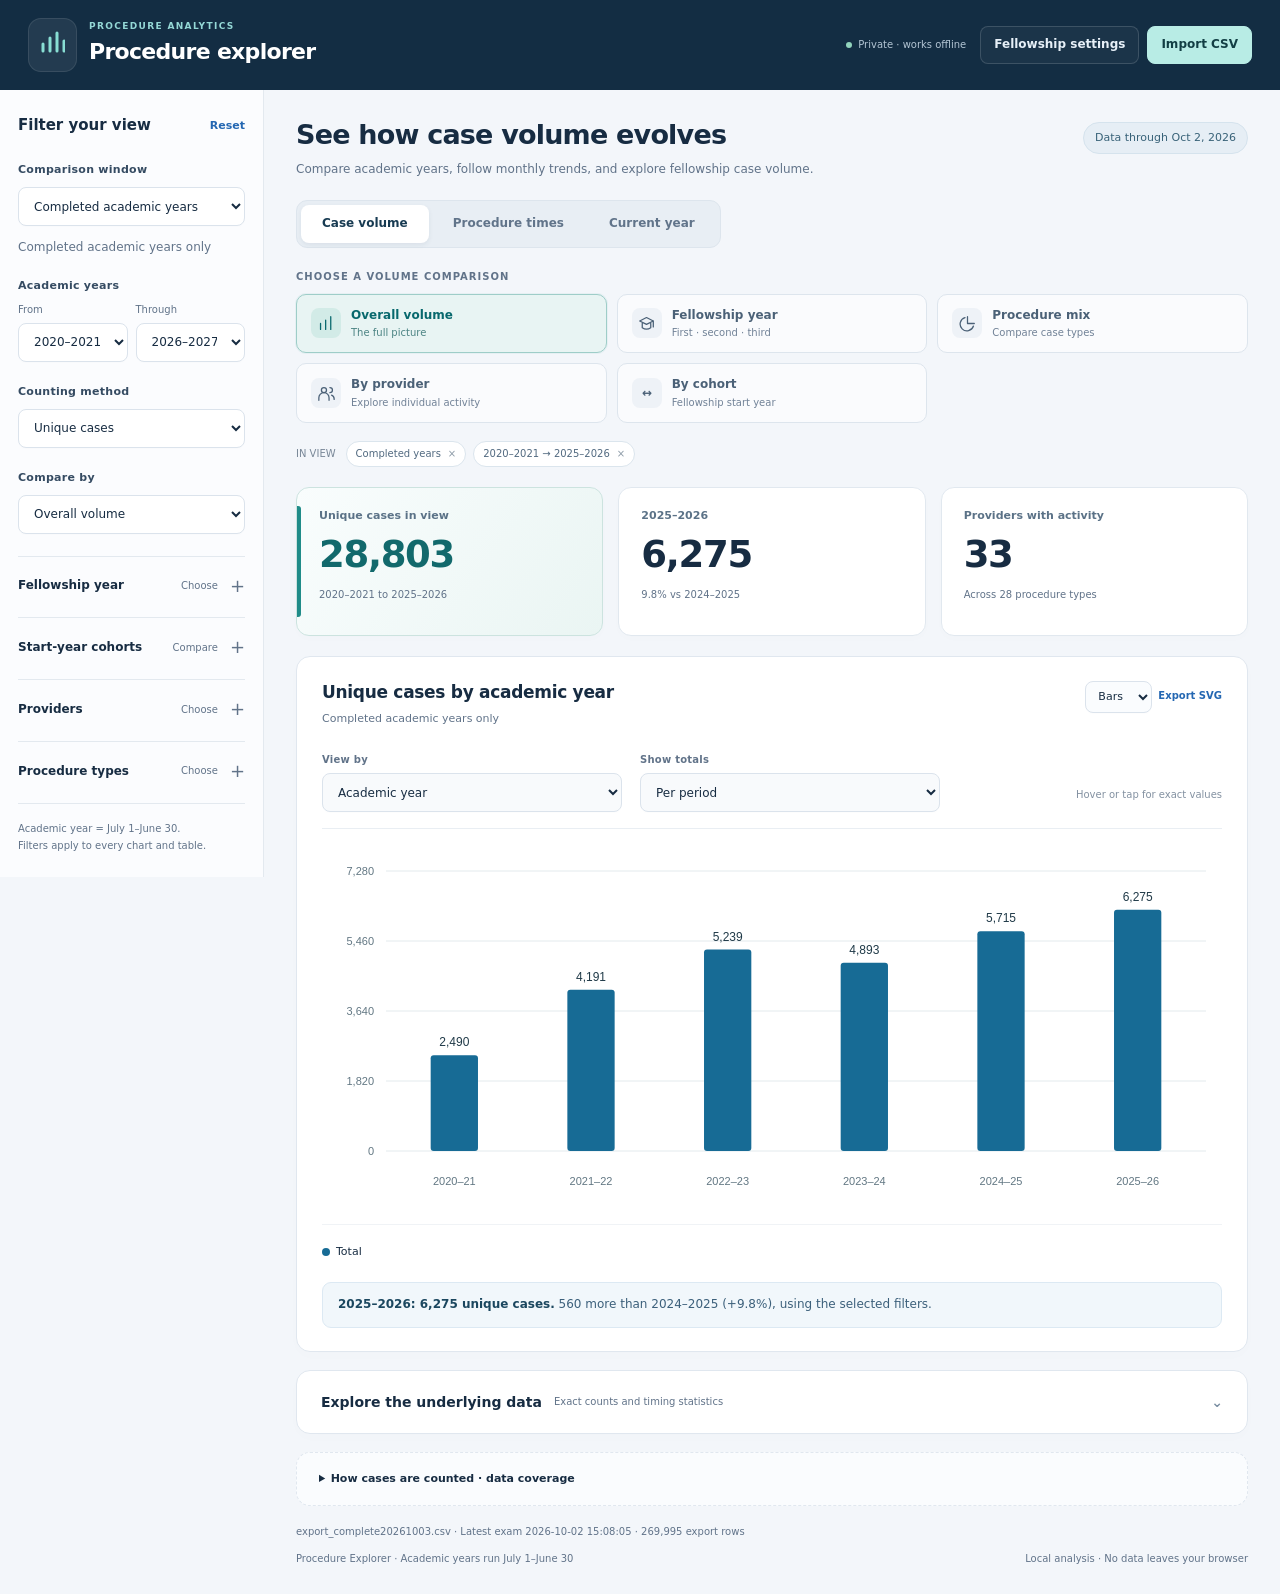
==== commit fbf3f28b: "Add files via upload Updated" ====
--- a/Procedure-Volume-Explorer.html
+++ b/Procedure-Volume-Explorer.html
@@ -67,9 +67,9 @@
  <details class="panel table-panel"><summary>Weekly details <small>Fellow, procedure type, counts and timing statistics</small></summary><div class="table-body"><p id="currentTableNote" class="table-note"></p><div id="currentTable" class="scroll"></div></div></details>
  <p class="table-note">Weeks are consecutive seven-day periods beginning July 1 (week 1 = July 1–7), not ISO calendar weeks. No weeks after the latest exam are shown. Provider, procedure, cohort and fellowship-year filters apply throughout. Historical comparison-window filters do not apply here.</p>
 </section>
-<details class="panel methodology"><summary>How cases are counted · data coverage</summary><p>Unique cases count each procedure once across selected providers. Provider procedure counts sum each provider’s distinct cases: one shared case can contribute to more than one provider. Repeated codes, provider IDs and roles do not add extra counts for the same named provider.</p><p>Where an EXAMID is available, it identifies the case. Otherwise, MRN + exact exam timestamp + procedure type identifies a case. Provider names are uppercased and extra spaces removed; different spellings are not automatically merged.</p><p>Fellowship starts are inferred for the 24 apparent cohort members in the initial export. Review them with <b>Fellowship settings</b>. Other names are unassigned. Activity outside the first three inferred years appears under “Other / unassigned.” Missing historical cohorts are shown as unavailable, not zero.</p><p>“Matched year to date” uses the export’s latest exam month, day and time as the same cutoff in every academic year. “Completed academic years” excludes the academic year containing the latest exam. An increase in volume can reflect more providers being represented, not just increased activity.</p><p>CSV imports run locally in your browser and replace the current dataset. Imports replace the data for this browser session; reopening the original file restores its embedded data. The embedded dataset contains anonymous case numbers, timestamps, provider names, procedure types and duration measurements; it does not retain MRNs, codes or other patient identifiers. No external scripts or network services are used.</p><p>Cumulative views count distinct cases or provider–case pairs through each selected period. Within-year totals reset on July 1. The Jul–Jun comparison draws one series for each academic year. Future months are unavailable rather than zero.</p><p>Timing statistics count each case once per group. Insertion and withdrawal default to colonoscopies. Blank, unparseable, nonpositive or conflicting measurements are excluded; the table shows valid and excluded counts. Positive outliers remain unless you apply a duration limit. All time statistics are in minutes.</p><p id="quality"></p></details><div id="source" class="data-status"></div><div class="footer"><span>Procedure Explorer · Academic years run July 1–June 30</span><span>Local analysis · No data leaves your browser</span></div></main></div>
+<details class="panel methodology"><summary>How cases are counted · data coverage</summary><p>Unique cases count each procedure once across selected providers. Provider procedure counts sum each provider’s distinct cases: one shared case can contribute to more than one provider. Repeated codes, provider IDs and roles do not add extra counts for the same named provider.</p><p>Where an EXAMID is available, it identifies the case. Otherwise, MRN + exact exam timestamp + procedure type identifies a case. Provider names are uppercased and extra spaces removed; different spellings are not automatically merged.</p><p>Fellowship starts are inferred for the 31 apparent cohort members in the initial export. Review them with <b>Fellowship settings</b>. Other names are unassigned. Activity outside the first three inferred years appears under “Other / unassigned.” Missing historical cohorts are shown as unavailable, not zero.</p><p>“Matched year to date” uses the export’s latest exam month, day and time as the same cutoff in every academic year. “Completed academic years” excludes the academic year containing the latest exam. An increase in volume can reflect more providers being represented, not just increased activity.</p><p>CSV imports run locally in your browser and replace the current dataset. Imports replace the data for this browser session; reopening the original file restores its embedded data. The embedded dataset contains anonymous case numbers, timestamps, provider names, procedure types and duration measurements; it does not retain MRNs, codes or other patient identifiers. No external scripts or network services are used.</p><p>Cumulative views count distinct cases or provider–case pairs through each selected period. Within-year totals reset on July 1. The Jul–Jun comparison draws one series for each academic year. Future months are unavailable rather than zero.</p><p>Timing statistics count each case once per group. Insertion and withdrawal default to colonoscopies. Blank, unparseable, nonpositive or conflicting measurements are excluded; the table shows valid and excluded counts. Positive outliers remain unless you apply a duration limit. All time statistics are in minutes.</p><p id="quality"></p></details><div id="source" class="data-status"></div><div class="footer"><span>Procedure Explorer · Academic years run July 1–June 30</span><span>Local analysis · No data leaves your browser</span></div></main></div>
 <dialog id="cohortDialog"><div class="close-row"><h2>Fellowship start years</h2><button id="closeCohorts" aria-label="Close fellowship editor">Close</button></div><p class="muted tiny">Enter the calendar year fellowship began (July 1). Leave blank when unknown. These assignments determine first-, second- and third-year groups; they do not change overall case counts.</p><div class="scroll"><table><thead><tr><th>Provider</th><th>Start year</th></tr></thead><tbody id="cohortRows"></tbody></table></div><div class="actions" style="margin-top:18px"><button class="primary" id="applyCohorts">Apply changes</button></div><p id="cohortError" class="error"></p></dialog>
-<script id="dataset" type="application/json">{"source":"export_complete_20260930.csv","sourceRows":196921,"latest":"2026-09-30T15:24:48","invalid":0,"providers":["BEANO, ABDALLAH","BRAHMBHATT, DAVENDRA","BRAND, DAVID","BRANDT, DAVID","BREWER, MARLON","CHANG, CATHERINE","CHUNG, FRANK","DASH, ANWESH","DAVE, JENNY","GILLOW, GABRIELLE","HARTZ, KAYLA","IMAS, ALEXANDER","KIM, DO","LEIBOWITZ, RANDY","NEELAM, ANUDEEP","PAASEWE, ARENCE","RODRIGUEZ, STEVEN","ROZENSHTEYN, FREDERICK","SANGMO, LODOE","SCHARFEN, JAMES","SEHMBHI, MANTEJ","SRIDHAR, PRIYANKA","TILLOWITZ, ADAM","UBEROI, ANGAD","WANG, ALLISON","YAN, KEVIN","YANG, KEVIN","YOON, BO","YOON, BO HYUNG"],"procedures":["Colonoscopy","Colonoscopy of Post-surgical Anatomy","Colonoscopy via Stoma with Endoscopy of Hartmann Pouch","Dilatation","EGD/PEG","ERCP","Esophageal BRAVO pH Capsule Placement Only (No UGI Endoscopy)","Esophageal BRAVO pH Capsule Results / Interpretation","Flexible Sigmoidoscopy","Ileoscopy","Ileoscopy with Pouchoscopy","Lower Device-Assisted Enteroscopy with Fluoroscopy","Lower Device-Assisted Enteroscopy without Fluoroscopy","Lower EUS","PEG Replacement w/o endoscopy","PEG placement","Pouchoscopy","Push Enteroscopy","Small bowel enteroscopy","UGI Endoscopy Removal Foreign Body","Upper Device-Assisted Enteroscopy with Fluoroscopy","Upper Device-Assisted Enteroscopy without Fluoroscopy","Upper EUS","Upper GI endoscopy","Upper GI endoscopy with PEG placement","Upper GI endoscopy with PEJ placement","Video capsule endoscopy"],"rows":[[1,"2021-07-06T08:39:06",28,23],[2,"2021-07-06T09:24:07",0,23],[3,"2021-07-06T09:25:37",0,0],[4,"2021-07-06T09:26:50",0,23],[5,"2021-07-06T14:31:19",17,23],[6,"2021-07-06T15:00:18",0,23],[7,"2021-07-07T13:25:38",0,23],[8,"2021-07-07T14:51:06",0,23],[9,"2021-07-07T15:09:42",0,0],[10,"2021-07-08T09:11:24",0,23],[11,"2021-07-08T11:42:44",0,23],[12,"2021-07-09T14:52:47",0,23],[13,"2021-07-09T16:04:58",0,23],[14,"2021-07-13T14:07:27",28,23],[15,"2021-07-14T07:54:30",28,23],[16,"2021-07-14T09:26:14",28,23],[17,"2021-07-14T11:42:42",28,0],[18,"2021-07-14T12:06:38",8,23],[19,"2021-07-14T12:08:18",8,0],[20,"2021-07-14T13:50:40",8,23],[21,"2021-07-14T14:18:54",0,23],[22,"2021-07-14T14:49:38",0,23],[23,"2021-07-15T08:48:25",8,23],[24,"2021-07-16T12:00:44",8,0],[25,"2021-07-19T09:24:41",17,0],[26,"2021-07-19T10:14:02",0,0],[27,"2021-07-19T10:16:18",8,23],[28,"2021-07-19T10:20:18",0,23],[29,"2021-07-19T10:23:46",17,23],[30,"2021-07-19T10:37:22",8,0],[31,"2021-07-19T10:56:39",0,23],[32,"2021-07-19T12:15:43",8,0],[33,"2021-07-19T15:26:32",17,23],[34,"2021-07-19T16:11:05",17,0],[35,"2021-07-20T07:40:03",8,23],[36,"2021-07-20T11:05:09",17,23],[37,"2021-07-20T16:11:10",17,23],[38,"2021-07-21T09:57:38",17,23],[39,"2021-07-21T11:53:59",17,23],[40,"2021-07-21T12:26:58",0,23],[41,"2021-07-21T13:41:40",8,23],[42,"2021-07-22T09:59:28",17,0],[43,"2021-07-22T10:02:00",17,23],[44,"2021-07-22T11:05:57",0,0],[45,"2021-07-22T12:42:24",8,23],[46,"2021-07-23T08:38:19",8,23],[47,"2021-07-23T10:20:29",17,23],[48,"2021-07-23T14:00:16",8,8],[49,"2021-07-23T14:42:01",8,0],[50,"2021-07-23T15:43:18",8,23],[51,"2021-07-26T07:01:31",8,23],[52,"2021-07-26T07:03:59",8,0],[53,"2021-07-26T12:38:59",8,23],[54,"2021-07-27T11:21:55",28,0],[55,"2021-07-27T12:32:21",28,23],[56,"2021-07-27T14:37:03",17,23],[57,"2021-07-27T15:12:28",17,0],[58,"2021-07-28T10:01:58",17,0],[59,"2021-07-28T11:01:26",28,23],[60,"2021-07-28T12:15:26",28,23],[61,"2021-07-28T12:57:09",8,23],[62,"2021-07-28T14:26:21",17,23],[63,"2021-07-28T15:14:42",17,23],[64,"2021-07-29T08:56:06",28,0],[65,"2021-07-29T10:44:23",8,23],[66,"2021-07-29T11:36:58",8,23],[67,"2021-07-30T18:25:20",17,23],[68,"2021-08-02T12:40:39",28,23],[69,"2021-08-02T12:44:50",28,0],[70,"2021-08-03T11:13:09",0,23],[71,"2021-08-03T12:22:22",0,23],[72,"2021-08-04T11:55:45",28,23],[73,"2021-08-04T12:36:09",0,18],[74,"2021-08-04T12:37:20",0,18],[75,"2021-08-04T12:38:39",0,0],[76,"2021-08-04T13:18:45",17,15],[77,"2021-08-04T13:25:44",28,23],[78,"2021-08-04T15:23:56",0,23],[79,"2021-08-04T15:28:40",17,0],[80,"2021-08-04T15:34:13",17,23],[81,"2021-08-05T10:53:25",28,23],[82,"2021-08-06T09:15:57",17,23],[83,"2021-08-06T09:18:33",0,8],[84,"2021-08-06T15:04:12",28,23],[85,"2021-08-09T07:20:57",0,23],[86,"2021-08-09T07:21:57",0,0],[87,"2021-08-09T07:23:19",0,23],[88,"2021-08-09T07:24:24",0,23],[89,"2021-08-09T07:27:27",0,23],[90,"2021-08-09T12:40:38",28,23],[91,"2021-08-10T08:18:15",8,23],[92,"2021-08-10T11:55:53",28,8],[93,"2021-08-10T12:44:04",0,0],[94,"2021-08-10T14:05:45",0,23],[95,"2021-08-10T14:15:28",8,23],[96,"2021-08-11T09:04:19",28,23],[97,"2021-08-11T11:23:41",28,23],[98,"2021-08-11T12:54:50",0,0],[99,"2021-08-11T12:56:07",0,23],[100,"2021-08-11T14:38:33",0,23],[101,"2021-08-11T16:12:07",0,23],[102,"2021-08-12T14:02:50",8,23],[103,"2021-08-12T14:36:32",0,23],[104,"2021-08-12T16:16:56",8,23],[105,"2021-08-12T18:16:57",28,8],[106,"2021-08-12T19:38:37",0,23],[107,"2021-08-13T09:18:00",28,23],[108,"2021-08-13T10:51:51",28,23],[109,"2021-08-13T12:08:36",0,23],[110,"2021-08-13T12:20:23",0,23],[111,"2021-08-13T12:29:50",8,23],[112,"2021-08-13T14:35:17",8,23],[113,"2021-08-13T15:54:06",8,0],[114,"2021-08-13T15:55:01",8,23],[115,"2021-08-16T08:10:25",17,23],[116,"2021-08-16T12:04:24",17,0],[117,"2021-08-16T12:09:50",17,23],[118,"2021-08-16T15:05:31",8,23],[119,"2021-08-17T08:07:35",8,23],[120,"2021-08-17T13:13:22",8,0],[121,"2021-08-17T13:19:24",8,23],[122,"2021-08-17T14:07:39",0,23],[123,"2021-08-17T14:15:31",17,0],[124,"2021-08-18T07:07:23",0,23],[125,"2021-08-18T14:05:31",17,23],[126,"2021-08-18T14:11:47",0,23],[127,"2021-08-18T14:28:27",8,23],[128,"2021-08-18T15:28:01",8,23],[129,"2021-08-18T16:10:12",8,23],[130,"2021-08-19T09:30:49",8,23],[131,"2021-08-19T10:32:23",0,23],[132,"2021-08-19T10:44:25",17,23],[133,"2021-08-19T13:24:00",8,0],[134,"2021-08-19T15:07:09",0,23],[135,"2021-08-19T15:54:51",8,23],[136,"2021-08-19T15:56:41",0,23],[137,"2021-08-20T10:08:48",17,23],[138,"2021-08-20T11:38:26",8,23],[139,"2021-08-20T14:35:14",0,23],[140,"2021-08-22T09:02:26",17,0],[141,"2021-08-23T09:08:50",17,23],[142,"2021-08-24T07:33:21",28,0],[143,"2021-08-24T08:00:34",28,8],[144,"2021-08-24T08:13:12",17,23],[145,"2021-08-25T11:06:41",17,23],[146,"2021-08-26T04:16:00",8,23],[147,"2021-08-26T09:34:05",28,23],[148,"2021-08-26T10:30:47",28,23],[149,"2021-08-26T12:25:29",28,23],[150,"2021-08-26T14:44:29",8,23],[151,"2021-08-27T08:46:43",8,0],[152,"2021-08-27T08:47:37",8,23],[153,"2021-08-27T13:50:14",28,23],[154,"2021-08-27T14:45:49",28,23],[155,"2021-08-30T11:16:57",17,23],[156,"2021-08-30T12:18:07",0,23],[157,"2021-08-30T13:28:42",0,0],[158,"2021-08-30T13:29:06",0,23],[159,"2021-08-31T07:51:16",17,23],[160,"2021-08-31T09:20:36",28,23],[161,"2021-08-31T10:55:16",28,23],[162,"2021-08-31T13:17:30",0,23],[163,"2021-08-31T13:41:22",0,23],[164,"2021-08-31T14:39:17",0,0],[165,"2021-09-01T12:07:46",28,0],[166,"2021-09-01T14:20:24",28,23],[167,"2021-09-02T08:00:18",28,23],[168,"2021-09-02T10:10:56",28,0],[169,"2021-09-02T12:13:18",0,8],[170,"2021-09-02T12:13:18",28,23],[171,"2021-09-02T14:22:49",0,23],[172,"2021-09-03T08:44:30",17,0],[173,"2021-09-03T12:21:27",28,23],[174,"2021-09-03T12:42:18",17,23],[175,"2021-09-03T13:09:51",17,8],[176,"2021-09-03T15:17:37",17,18],[177,"2021-09-07T07:20:16",28,0],[178,"2021-09-07T07:58:18",8,23],[179,"2021-09-07T09:32:18",0,23],[180,"2021-09-07T10:16:07",0,23],[181,"2021-09-07T12:56:09",28,0],[182,"2021-09-07T12:57:51",28,23],[183,"2021-09-07T13:22:55",0,23],[184,"2021-09-07T13:39:49",28,0],[185,"2021-09-07T15:04:32",0,23],[186,"2021-09-07T18:22:40",0,23],[187,"2021-09-08T10:59:54",8,0],[188,"2021-09-08T12:30:22",28,23],[189,"2021-09-08T15:21:02",0,23],[190,"2021-09-08T17:15:13",0,23],[191,"2021-09-09T08:24:16",8,23],[192,"2021-09-09T08:26:15",8,23],[193,"2021-09-09T13:11:40",28,23],[194,"2021-09-09T14:27:04",28,0],[195,"2021-09-09T17:05:56",0,23],[196,"2021-09-10T10:50:19",28,23],[197,"2021-09-10T15:55:42",0,23],[198,"2021-09-11T16:31:06",8,23],[199,"2021-09-13T09:43:35",17,23],[200,"2021-09-13T10:36:52",8,23],[201,"2021-09-13T10:38:13",8,23],[202,"2021-09-13T11:09:15",17,24],[203,"2021-09-13T14:48:31",17,23],[204,"2021-09-14T10:46:02",17,23],[205,"2021-09-14T11:42:33",17,0],[206,"2021-09-15T10:30:24",17,23],[207,"2021-09-15T10:35:23",17,0],[208,"2021-09-15T12:17:55",17,23],[209,"2021-09-15T14:43:57",17,23],[210,"2021-09-16T10:21:45",17,23],[211,"2021-09-16T11:26:58",17,23],[212,"2021-09-16T15:56:50",17,0],[213,"2021-09-17T08:56:15",8,23],[214,"2021-09-17T10:53:11",8,0],[215,"2021-09-17T12:33:33",17,23],[216,"2021-09-17T13:43:50",17,0],[217,"2021-09-18T16:54:07",28,23],[218,"2021-09-18T17:50:07",28,23],[219,"2021-09-20T07:10:18",17,0],[220,"2021-09-21T12:22:05",17,0],[221,"2021-09-21T12:33:00",28,23],[222,"2021-09-21T13:23:36",28,23],[223,"2021-09-22T10:41:41",28,0],[224,"2021-09-22T11:45:06",17,23],[225,"2021-09-22T12:02:56",28,23],[226,"2021-09-22T12:46:54",17,23],[227,"2021-09-22T14:21:01",28,0],[228,"2021-09-22T14:22:31",28,23],[229,"2021-09-23T09:05:13",28,23],[230,"2021-09-23T11:05:35",28,23],[231,"2021-09-23T11:11:04",17,23],[232,"2021-09-23T12:24:28",28,23],[233,"2021-09-23T13:03:03",17,23],[234,"2021-09-24T08:55:52",28,23],[235,"2021-09-24T10:38:55",28,0],[236,"2021-09-24T14:26:38",28,23],[237,"2021-09-24T17:10:32",28,23],[238,"2021-09-27T15:43:07",28,23],[239,"2021-09-28T07:34:57",0,23],[240,"2021-09-28T10:52:29",28,0],[241,"2021-09-28T13:35:28",0,23],[242,"2021-09-28T14:50:05",28,0],[243,"2021-09-28T14:55:20",0,23],[244,"2021-09-29T12:56:48",0,23],[245,"2021-09-29T13:52:28",0,23],[246,"2021-09-30T14:20:34",0,18],[247,"2021-09-30T14:22:10",0,0],[248,"2021-09-30T15:19:37",28,8],[249,"2021-10-01T14:37:55",0,23],[250,"2021-10-04T09:39:24",28,23],[251,"2021-10-04T11:13:08",8,23],[252,"2021-10-04T11:51:12",8,23],[253,"2021-10-04T15:02:28",8,0],[254,"2021-10-05T08:07:26",8,0],[255,"2021-10-05T08:27:58",0,23],[256,"2021-10-05T09:18:32",8,0],[257,"2021-10-05T09:19:22",0,23],[258,"2021-10-05T09:37:12",8,23],[259,"2021-10-05T12:57:08",28,23],[260,"2021-10-05T14:07:25",0,5],[261,"2021-10-06T07:09:38",28,23],[262,"2021-10-06T07:42:35",0,23],[263,"2021-10-06T11:21:19",28,0],[264,"2021-10-06T12:27:55",8,23],[265,"2021-10-07T08:44:43",8,23],[266,"2021-10-07T09:12:13",28,23],[267,"2021-10-07T11:50:27",28,23],[268,"2021-10-07T12:10:37",8,8],[269,"2021-10-08T10:23:39",28,23],[270,"2021-10-08T14:24:55",8,0],[271,"2021-10-08T14:26:16",8,23],[272,"2021-10-08T15:08:55",0,23],[273,"2021-10-08T15:16:19",28,0],[274,"2021-10-11T10:48:34",8,23],[275,"2021-10-11T15:33:48",17,23],[276,"2021-10-11T17:07:49",0,23],[277,"2021-10-13T12:36:21",8,23],[278,"2021-10-13T13:27:11",8,23],[279,"2021-10-13T13:37:29",8,23],[280,"2021-10-14T10:33:18",17,0],[281,"2021-10-14T11:21:58",8,23],[282,"2021-10-14T11:45:43",8,23],[283,"2021-10-14T15:14:33",17,0],[284,"2021-10-14T15:15:31",17,23],[285,"2021-10-15T12:08:15",17,0],[286,"2021-10-15T12:08:53",17,23],[287,"2021-10-15T15:36:49",17,23],[288,"2021-10-15T16:20:52",17,23],[289,"2021-10-15T16:22:10",17,0],[290,"2021-10-15T17:10:31",17,23],[291,"2021-10-18T08:28:55",8,23],[292,"2021-10-18T09:35:43",8,22],[293,"2021-10-18T12:09:18",8,23],[294,"2021-10-19T11:12:46",17,23],[295,"2021-10-19T12:58:45",17,0],[296,"2021-10-20T09:58:52",17,0],[297,"2021-10-20T09:59:31",17,23],[298,"2021-10-20T11:10:09",8,5],[299,"2021-10-20T13:04:17",17,0],[300,"2021-10-20T13:05:05",17,23],[301,"2021-10-20T15:23:40",8,23],[302,"2021-10-21T07:53:20",17,0],[303,"2021-10-21T13:21:46",8,23],[304,"2021-10-21T16:26:51",8,23],[305,"2021-10-22T06:07:32",8,23],[306,"2021-10-22T08:23:13",17,0],[307,"2021-10-22T08:24:15",17,23],[308,"2021-10-22T12:53:08",17,23],[309,"2021-10-22T14:37:27",8,23],[310,"2021-10-25T09:25:51",28,23],[311,"2021-10-25T09:56:35",28,23],[312,"2021-10-26T10:40:27",17,0],[313,"2021-10-26T10:40:59",17,23],[314,"2021-10-26T11:23:24",0,23],[315,"2021-10-26T12:26:49",0,23],[316,"2021-10-26T13:21:20",0,23],[317,"2021-10-27T07:54:05",0,23],[318,"2021-10-27T10:12:50",17,23],[319,"2021-10-27T14:24:05",0,23],[320,"2021-10-27T15:01:58",28,23],[321,"2021-10-28T09:12:01",0,23],[322,"2021-10-28T12:51:17",17,0],[323,"2021-10-28T12:53:42",17,23],[324,"2021-10-28T13:12:24",28,23],[325,"2021-10-28T14:26:00",17,23],[326,"2021-10-29T11:36:00",28,0],[327,"2021-10-29T12:55:58",17,0],[328,"2021-10-29T13:14:03",28,23],[329,"2021-10-29T14:40:00",0,23],[330,"2021-10-29T16:04:02",0,0],[331,"2021-10-29T17:09:30",0,23],[332,"2021-10-29T17:35:34",17,23],[333,"2021-10-29T17:45:35",0,23],[334,"2021-10-29T17:48:48",17,23],[335,"2021-11-01T10:12:12",8,23],[336,"2021-11-01T11:34:13",0,23],[337,"2021-11-01T12:22:58",0,5],[338,"2021-11-01T12:24:11",0,22],[339,"2021-11-01T12:40:33",8,23],[340,"2021-11-01T14:48:56",28,23],[341,"2021-11-01T15:22:38",28,23],[342,"2021-11-02T09:03:23",0,23],[343,"2021-11-02T10:29:33",0,23],[344,"2021-11-02T11:43:12",8,23],[345,"2021-11-02T12:37:45",28,0],[346,"2021-11-02T12:39:06",28,23],[347,"2021-11-02T12:59:19",8,23],[348,"2021-11-02T15:37:35",8,23],[349,"2021-11-03T13:50:08",8,0],[350,"2021-11-04T08:20:24",28,0],[351,"2021-11-04T12:33:55",28,23],[352,"2021-11-04T13:18:47",8,23],[353,"2021-11-04T14:20:11",8,23],[354,"2021-11-04T14:26:46",8,0],[355,"2021-11-04T15:01:17",8,23],[356,"2021-11-05T11:37:24",8,0],[357,"2021-11-05T12:10:43",28,23],[358,"2021-11-05T12:12:57",28,23],[359,"2021-11-05T12:31:51",28,23],[360,"2021-11-05T13:14:58",0,23],[361,"2021-11-05T13:30:04",28,23],[362,"2021-11-05T14:14:07",0,23],[363,"2021-11-08T13:19:24",0,0],[364,"2021-11-09T08:37:13",0,23],[365,"2021-11-09T12:45:55",0,23],[366,"2021-11-09T14:03:08",0,23],[367,"2021-11-09T14:54:42",0,9],[368,"2021-11-11T08:41:53",17,23],[369,"2021-11-11T14:55:38",0,23],[370,"2021-11-11T15:35:42",0,0],[371,"2021-11-11T15:55:56",0,23],[372,"2021-11-12T10:03:20",0,23],[373,"2021-11-12T10:50:05",0,23],[374,"2021-11-14T12:40:19",17,23],[375,"2021-11-15T11:06:56",28,23],[376,"2021-11-15T12:57:01",28,23],[377,"2021-11-15T14:03:04",8,23],[378,"2021-11-16T13:15:01",28,8],[379,"2021-11-16T14:16:16",28,23],[380,"2021-11-16T16:17:28",28,23],[381,"2021-11-16T16:18:12",28,0],[382,"2021-11-17T10:18:56",17,23],[383,"2021-11-17T10:32:20",28,0],[384,"2021-11-17T13:05:04",8,23],[385,"2021-11-17T13:59:33",17,1],[386,"2021-11-17T15:09:35",8,23],[387,"2021-11-18T08:58:29",28,23],[388,"2021-11-18T14:36:02",17,23],[389,"2021-11-18T16:51:48",8,8],[390,"2021-11-19T08:22:46",28,23],[391,"2021-11-19T11:17:33",17,23],[392,"2021-11-19T13:36:20",8,23],[393,"2021-11-19T13:58:41",17,23],[394,"2021-11-19T15:18:21",28,23],[395,"2021-11-19T15:58:35",17,8],[396,"2021-11-19T16:49:52",28,23],[397,"2021-11-20T10:36:27",28,8],[398,"2021-11-21T07:27:17",28,0],[399,"2021-11-22T13:51:45",0,23],[400,"2021-11-22T14:13:47",17,23],[401,"2021-11-22T15:22:52",0,23],[402,"2021-11-23T08:03:51",0,0],[403,"2021-11-23T09:44:58",17,23],[404,"2021-11-23T10:04:33",17,8],[405,"2021-11-23T10:48:52",0,0],[406,"2021-11-23T10:50:30",0,23],[407,"2021-11-23T11:02:28",28,23],[408,"2021-11-23T11:35:05",0,23],[409,"2021-11-23T11:35:15",0,23],[410,"2021-11-23T11:35:25",0,23],[411,"2021-11-23T14:08:47",28,23],[412,"2021-11-23T15:24:13",28,23],[413,"2021-11-23T17:53:01",0,23],[414,"2021-11-24T09:09:26",28,0],[415,"2021-11-24T10:15:31",17,23],[416,"2021-11-24T10:17:35",17,0],[417,"2021-11-24T10:22:10",17,23],[418,"2021-11-24T12:23:39",0,23],[419,"2021-11-24T15:03:15",0,23],[420,"2021-11-26T08:20:05",17,8],[421,"2021-11-26T11:14:38",17,23],[422,"2021-11-26T11:26:32",28,8],[423,"2021-11-27T15:11:19",8,23],[424,"2021-11-27T17:35:51",8,23],[425,"2021-11-29T09:47:43",0,23],[426,"2021-11-29T11:25:56",0,0],[427,"2021-11-29T12:35:29",0,0],[428,"2021-11-29T12:37:01",0,23],[429,"2021-11-29T15:19:26",0,23],[430,"2021-11-30T11:49:06",0,23],[431,"2021-11-30T13:21:43",0,23],[432,"2021-11-30T14:08:48",0,23],[433,"2021-12-01T09:09:54",0,23],[434,"2021-12-01T11:26:08",0,23],[435,"2021-12-01T12:17:15",0,0],[436,"2021-12-01T12:21:27",8,23],[437,"2021-12-01T14:01:58",0,23],[438,"2021-12-01T15:04:22",0,23],[439,"2021-12-02T10:48:16",8,23],[440,"2021-12-03T14:08:51",8,23],[441,"2021-12-06T09:48:18",8,0],[442,"2021-12-06T11:42:34",8,0],[443,"2021-12-06T14:52:30",0,23],[444,"2021-12-06T15:41:17",0,23],[445,"2021-12-07T12:08:04",0,0],[446,"2021-12-07T14:04:26",0,0],[447,"2021-12-08T09:42:02",0,0],[448,"2021-12-08T11:14:34",0,0],[449,"2021-12-09T15:57:33",0,23],[450,"2021-12-09T17:13:19",0,23],[451,"2021-12-09T20:08:08",28,8],[452,"2021-12-10T10:32:58",8,23],[453,"2021-12-10T10:39:31",0,0],[454,"2021-12-10T11:56:31",0,23],[455,"2021-12-13T09:20:17",8,23],[456,"2021-12-13T09:25:48",8,0],[457,"2021-12-13T09:44:00",17,0],[458,"2021-12-13T10:43:35",17,23],[459,"2021-12-13T11:37:51",8,23],[460,"2021-12-13T11:38:52",8,0],[461,"2021-12-15T08:07:11",28,23],[462,"2021-12-15T08:58:22",28,0],[463,"2021-12-15T09:06:47",28,23],[464,"2021-12-15T09:59:57",8,23],[465,"2021-12-15T10:41:46",28,0],[466,"2021-12-15T11:39:04",28,23],[467,"2021-12-15T13:12:47",17,23],[468,"2021-12-15T13:18:04",17,23],[469,"2021-12-15T13:19:07",17,23],[470,"2021-12-15T14:45:57",17,23],[471,"2021-12-17T08:37:44",8,23],[472,"2021-12-17T08:40:34",8,0],[473,"2021-12-17T10:41:00",17,0],[474,"2021-12-17T10:42:07",17,23],[475,"2021-12-17T11:01:27",17,23],[476,"2021-12-17T12:50:23",28,23],[477,"2021-12-20T08:30:14",0,23],[478,"2021-12-21T13:00:00",17,24],[479,"2021-12-22T09:36:59",0,23],[480,"2021-12-22T11:03:52",0,23],[481,"2021-12-22T11:06:59",0,0],[482,"2021-12-23T06:49:01",17,0],[483,"2021-12-23T07:37:48",17,23],[484,"2021-12-23T08:32:38",17,23],[485,"2021-12-23T09:55:03",0,0],[486,"2021-12-24T11:53:07",0,5],[487,"2021-12-24T15:37:43",17,23],[488,"2021-12-27T10:23:27",28,0],[489,"2021-12-27T11:47:10",28,23],[490,"2021-12-27T13:07:29",28,23],[491,"2021-12-28T09:19:46",0,23],[492,"2021-12-28T10:05:28",0,23],[493,"2021-12-28T12:11:46",17,23],[494,"2021-12-29T09:00:20",0,23],[495,"2021-12-29T10:00:52",28,23],[496,"2021-12-29T11:34:24",28,23],[497,"2021-12-30T08:48:41",28,0],[498,"2021-12-30T08:50:13",28,23],[499,"2021-12-30T10:09:19",28,0],[500,"2021-12-30T10:16:00",0,23],[501,"2021-12-30T11:59:37",0,23],[502,"2021-12-31T18:35:41",8,23],[503,"2022-01-03T09:51:43",17,23],[504,"2022-01-04T10:07:37",17,0],[505,"2022-01-04T10:22:55",17,23],[506,"2022-01-04T12:08:59",17,8],[507,"2022-01-05T09:31:29",8,23],[508,"2022-01-05T11:42:37",8,23],[509,"2022-01-05T12:11:46",17,0],[510,"2022-01-05T12:36:20",8,23],[511,"2022-01-05T12:38:01",8,0],[512,"2022-01-05T13:40:57",17,23],[513,"2022-01-05T14:28:36",8,23],[514,"2022-01-06T09:47:05",17,8],[515,"2022-01-06T10:49:53",8,23],[516,"2022-01-06T14:56:18",17,23],[517,"2022-01-07T08:09:01",8,23],[518,"2022-01-07T09:38:53",8,23],[519,"2022-01-07T11:36:33",8,23],[520,"2022-01-10T09:50:16",28,0],[521,"2022-01-10T09:52:53",28,23],[522,"2022-01-10T10:13:43",8,23],[523,"2022-01-10T14:07:16",17,23],[524,"2022-01-10T17:18:14",17,23],[525,"2022-01-11T08:32:00",8,17],[526,"2022-01-11T08:53:10",28,23],[527,"2022-01-11T08:54:01",28,0],[528,"2022-01-11T09:06:19",8,23],[529,"2022-01-11T11:44:29",17,23],[530,"2022-01-13T07:04:13",28,23],[531,"2022-01-13T09:06:17",8,23],[532,"2022-01-14T09:08:15",8,24],[533,"2022-01-14T10:52:26",8,23],[534,"2022-01-18T10:11:42",0,23],[535,"2022-01-18T11:01:15",28,23],[536,"2022-01-18T11:52:27",28,23],[537,"2022-01-18T11:53:17",28,0],[538,"2022-01-18T12:10:45",0,23],[539,"2022-01-18T13:05:07",17,0],[540,"2022-01-18T13:07:05",17,23],[541,"2022-01-18T13:32:45",28,23],[542,"2022-01-19T10:12:00",0,23],[543,"2022-01-19T11:38:52",0,23],[544,"2022-01-19T11:49:06",17,23],[545,"2022-01-19T12:38:00",28,23],[546,"2022-01-19T13:53:56",28,23],[547,"2022-01-19T14:00:16",28,23],[548,"2022-01-19T14:41:58",28,23],[549,"2022-01-20T08:55:47",17,23],[550,"2022-01-20T09:30:01",28,23],[551,"2022-01-20T09:32:07",28,0],[552,"2022-01-20T11:03:27",28,23],[553,"2022-01-20T12:49:12",28,23],[554,"2022-01-21T15:29:47",17,8],[555,"2022-01-24T10:26:36",0,23],[556,"2022-01-25T08:30:04",0,23],[557,"2022-01-25T09:30:27",0,23],[558,"2022-01-25T12:11:34",0,23],[559,"2022-01-26T11:57:23",0,23],[560,"2022-01-27T05:17:18",17,23],[561,"2022-01-27T10:00:13",0,23],[562,"2022-01-27T12:43:36",0,16],[563,"2022-01-28T11:36:25",0,23],[564,"2022-01-31T08:08:42",17,23],[565,"2022-01-31T09:39:34",17,23],[566,"2022-01-31T12:07:26",0,23],[567,"2022-01-31T14:39:48",0,23],[568,"2022-01-31T21:48:51",17,23],[569,"2022-02-01T09:03:07",0,23],[570,"2022-02-01T10:20:21",0,0],[571,"2022-02-01T12:29:33",8,23],[572,"2022-02-01T19:37:42",0,23],[573,"2022-02-02T08:03:13",17,23],[574,"2022-02-02T09:54:26",17,23],[575,"2022-02-02T09:56:14",17,23],[576,"2022-02-02T11:28:50",8,23],[577,"2022-02-02T12:26:06",0,8],[578,"2022-02-02T14:07:49",8,23],[579,"2022-02-02T14:08:53",8,0],[580,"2022-02-02T14:14:11",17,23],[581,"2022-02-02T16:15:20",17,23],[582,"2022-02-03T13:49:06",0,23],[583,"2022-02-03T13:50:00",0,0],[584,"2022-02-03T13:59:49",17,23],[585,"2022-02-03T14:57:31",0,23],[586,"2022-02-03T14:58:33",0,0],[587,"2022-02-03T14:59:46",17,23],[588,"2022-02-04T08:19:47",8,23],[589,"2022-02-04T09:22:43",8,23],[590,"2022-02-04T10:00:35",0,23],[591,"2022-02-04T10:46:34",8,23],[592,"2022-02-04T11:53:00",17,0],[593,"2022-02-04T15:17:00",17,23],[594,"2022-02-05T12:54:43",8,23],[595,"2022-02-05T18:31:45",17,23],[596,"2022-02-07T11:21:36",28,23],[597,"2022-02-07T11:41:38",8,23],[598,"2022-02-07T12:07:55",28,23],[599,"2022-02-07T12:10:06",28,8],[600,"2022-02-07T12:49:18",8,23],[601,"2022-02-07T13:39:00",28,23],[602,"2022-02-07T14:10:19",8,23],[603,"2022-02-08T08:33:04",17,23],[604,"2022-02-08T15:57:08",17,23],[605,"2022-02-09T10:38:13",8,23],[606,"2022-02-09T13:18:42",8,0],[607,"2022-02-09T13:26:31",17,23],[608,"2022-02-09T15:35:48",17,24],[609,"2022-02-10T10:43:17",8,23],[610,"2022-02-10T13:11:17",17,23],[611,"2022-02-10T15:14:02",28,5],[612,"2022-02-10T16:19:56",8,23],[613,"2022-02-11T09:14:06",17,23],[614,"2022-02-11T09:15:04",17,0],[615,"2022-02-11T13:40:56",28,23],[616,"2022-02-11T13:42:20",28,23],[617,"2022-02-14T00:03:25",0,23],[618,"2022-02-14T08:05:12",17,0],[619,"2022-02-14T08:34:43",28,0],[620,"2022-02-14T14:03:55",17,22],[621,"2022-02-14T15:24:15",0,23],[622,"2022-02-15T11:34:05",28,23],[623,"2022-02-15T11:35:12",28,0],[624,"2022-02-15T12:34:00",0,0],[625,"2022-02-15T12:57:27",17,0],[626,"2022-02-15T14:21:09",0,23],[627,"2022-02-15T17:11:28",0,23],[628,"2022-02-16T13:09:32",0,0],[629,"2022-02-16T13:12:33",0,23],[630,"2022-02-16T13:28:40",28,23],[631,"2022-02-16T14:30:57",0,23],[632,"2022-02-16T17:50:43",0,23],[633,"2022-02-17T10:47:03",28,0],[634,"2022-02-17T10:49:18",28,23],[635,"2022-02-17T14:32:15",17,23],[636,"2022-02-17T14:42:18",17,23],[637,"2022-02-17T15:17:27",17,0],[638,"2022-02-17T16:18:37",0,23],[639,"2022-02-17T17:25:23",0,23],[640,"2022-02-17T19:37:12",0,23],[641,"2022-02-18T09:51:00",17,23],[642,"2022-02-18T11:30:01",17,23],[643,"2022-02-18T11:38:12",28,0],[644,"2022-02-18T11:53:22",0,0],[645,"2022-02-18T12:04:19",28,23],[646,"2022-02-18T12:26:42",17,0],[647,"2022-02-18T12:29:23",17,23],[648,"2022-02-18T13:05:16",17,0],[649,"2022-02-18T13:40:37",28,23],[650,"2022-02-18T13:51:37",0,23],[651,"2022-02-18T14:19:45",17,0],[652,"2022-02-18T14:20:55",17,23],[653,"2022-02-18T15:22:14",28,23],[654,"2022-02-21T13:30:14",28,8],[655,"2022-02-22T07:35:14",28,0],[656,"2022-02-22T07:36:41",28,23],[657,"2022-02-22T09:26:20",0,23],[658,"2022-02-22T09:57:47",8,23],[659,"2022-02-22T09:59:25",8,0],[660,"2022-02-22T10:00:07",8,23],[661,"2022-02-22T10:01:01",8,0],[662,"2022-02-22T10:01:47",8,23],[663,"2022-02-22T10:15:59",0,0],[664,"2022-02-22T10:20:58",0,18],[665,"2022-02-22T10:30:24",28,23],[666,"2022-02-22T10:41:51",0,0],[667,"2022-02-23T08:05:21",0,0],[668,"2022-02-23T10:06:09",8,23],[669,"2022-02-23T10:07:22",8,23],[670,"2022-02-23T10:09:11",8,8],[671,"2022-02-23T10:14:53",0,0],[672,"2022-02-23T11:07:12",28,23],[673,"2022-02-23T11:10:58",0,23],[674,"2022-02-23T12:02:52",0,23],[675,"2022-02-23T12:39:55",8,0],[676,"2022-02-23T13:12:31",28,0],[677,"2022-02-24T08:14:46",0,8],[678,"2022-02-24T09:37:14",28,23],[679,"2022-02-24T12:43:54",0,23],[680,"2022-02-24T14:46:34",0,23],[681,"2022-02-25T08:15:51",8,23],[682,"2022-02-25T09:10:59",8,8],[683,"2022-02-25T09:12:43",28,23],[684,"2022-02-25T09:13:34",28,0],[685,"2022-02-25T12:17:16",0,0],[686,"2022-02-25T13:54:18",0,23],[687,"2022-02-25T16:14:49",28,23],[688,"2022-02-25T16:48:25",0,23],[689,"2022-02-28T07:42:46",8,23],[690,"2022-02-28T11:51:15",0,18],[691,"2022-02-28T12:13:01",17,5],[692,"2022-02-28T14:11:13",0,18],[693,"2022-02-28T14:43:53",0,23],[694,"2022-02-28T14:46:40",17,23],[695,"2022-03-01T09:21:25",0,0],[696,"2022-03-01T10:28:53",8,0],[697,"2022-03-01T10:36:39",17,0],[698,"2022-03-01T10:59:48",0,0],[699,"2022-03-01T11:00:33",0,23],[700,"2022-03-01T11:47:39",17,0],[701,"2022-03-01T12:57:47",0,0],[702,"2022-03-01T15:25:18",0,23],[703,"2022-03-01T23:36:18",17,23],[704,"2022-03-02T01:18:58",17,23],[705,"2022-03-02T10:08:07",8,23],[706,"2022-03-02T10:58:07",8,23],[707,"2022-03-02T11:00:10",8,23],[708,"2022-03-02T11:02:59",8,23],[709,"2022-03-02T11:59:23",0,23],[710,"2022-03-02T12:54:06",0,23],[711,"2022-03-02T15:09:09",0,0],[712,"2022-03-02T15:11:38",0,23],[713,"2022-03-03T09:48:40",0,23],[714,"2022-03-03T15:42:53",0,23],[715,"2022-03-03T16:21:24",0,23],[716,"2022-03-04T09:45:54",8,8],[717,"2022-03-04T10:21:21",8,23],[718,"2022-03-04T10:34:49",17,0],[719,"2022-03-04T10:35:53",17,23],[720,"2022-03-04T10:50:57",17,23],[721,"2022-03-04T11:31:48",8,0],[722,"2022-03-04T17:58:26",0,23],[723,"2022-03-04T19:06:50",0,0],[724,"2022-03-05T15:01:46",17,23],[725,"2022-03-07T11:05:36",17,23],[726,"2022-03-07T11:55:21",28,23],[727,"2022-03-07T13:34:07",17,0],[728,"2022-03-07T14:31:03",17,23],[729,"2022-03-07T14:44:50",17,0],[730,"2022-03-07T16:05:40",28,23],[731,"2022-03-08T07:30:23",8,23],[732,"2022-03-08T08:10:07",8,23],[733,"2022-03-08T08:57:01",17,23],[734,"2022-03-08T10:12:56",8,23],[735,"2022-03-08T10:15:05",8,0],[736,"2022-03-08T12:08:35",28,0],[737,"2022-03-08T12:11:55",28,23],[738,"2022-03-09T10:14:02",8,23],[739,"2022-03-09T10:33:39",28,0],[740,"2022-03-09T10:43:15",28,23],[741,"2022-03-09T10:46:42",17,8],[742,"2022-03-09T11:00:08",28,23],[743,"2022-03-09T14:50:57",28,0],[744,"2022-03-09T15:46:20",8,0],[745,"2022-03-09T15:53:23",28,0],[746,"2022-03-09T15:54:05",28,23],[747,"2022-03-10T02:21:17",28,23],[748,"2022-03-10T10:17:13",17,0],[749,"2022-03-10T11:01:15",28,23],[750,"2022-03-10T11:48:03",17,23],[751,"2022-03-10T12:55:22",17,23],[752,"2022-03-10T13:12:48",17,23],[753,"2022-03-11T10:24:51",8,23],[754,"2022-03-11T11:41:23",17,23],[755,"2022-03-11T12:14:38",8,0],[756,"2022-03-11T12:46:13",17,23],[757,"2022-03-11T14:18:06",8,0],[758,"2022-03-11T15:28:18",28,23],[759,"2022-03-13T17:20:57",8,23],[760,"2022-03-14T11:09:16",0,0],[761,"2022-03-14T14:56:06",17,5],[762,"2022-03-15T08:44:10",28,23],[763,"2022-03-15T09:57:10",0,23],[764,"2022-03-15T09:57:53",0,23],[765,"2022-03-15T10:13:51",17,23],[766,"2022-03-15T10:55:53",8,0],[767,"2022-03-15T15:00:51",28,0],[768,"2022-03-16T12:12:27",28,23],[769,"2022-03-16T12:48:35",17,23],[770,"2022-03-16T13:35:51",17,8],[771,"2022-03-16T15:00:20",28,23],[772,"2022-03-16T16:12:44",28,0],[773,"2022-03-17T08:02:17",28,23],[774,"2022-03-17T08:41:49",17,0],[775,"2022-03-17T08:42:41",17,23],[776,"2022-03-17T08:48:38",0,23],[777,"2022-03-17T10:50:05",28,0],[778,"2022-03-17T12:09:42",28,0],[779,"2022-03-18T11:33:13",28,23],[780,"2022-03-18T12:38:38",28,0],[781,"2022-03-21T09:18:03",8,23],[782,"2022-03-21T13:43:58",0,23],[783,"2022-03-21T13:58:47",0,23],[784,"2022-03-21T14:05:03",28,0],[785,"2022-03-21T15:11:14",28,23],[786,"2022-03-22T08:03:40",0,23],[787,"2022-03-22T10:39:35",0,23],[788,"2022-03-22T12:01:06",0,23],[789,"2022-03-22T14:34:37",0,8],[790,"2022-03-23T08:23:19",0,23],[791,"2022-03-23T08:24:00",0,8],[792,"2022-03-23T11:49:04",8,23],[793,"2022-03-23T11:50:45",8,0],[794,"2022-03-23T12:13:09",8,23],[795,"2022-03-23T13:42:45",28,0],[796,"2022-03-23T15:05:25",28,23],[797,"2022-03-24T09:39:43",0,23],[798,"2022-03-24T13:27:07",0,23],[799,"2022-03-24T19:24:02",8,23],[800,"2022-03-25T10:48:16",0,0],[801,"2022-03-25T11:04:39",0,23],[802,"2022-03-25T11:25:48",28,23],[803,"2022-03-25T11:27:06",28,0],[804,"2022-03-25T11:38:22",8,23],[805,"2022-03-25T11:41:55",8,23],[806,"2022-03-25T14:06:52",28,0],[807,"2022-03-26T15:27:48",0,23],[808,"2022-03-26T18:20:47",0,23],[809,"2022-03-27T00:21:21",17,23],[810,"2022-03-28T12:18:39",17,23],[811,"2022-03-28T12:47:21",17,23],[812,"2022-03-28T13:21:35",17,0],[813,"2022-03-28T17:07:19",17,23],[814,"2022-03-29T09:30:55",17,23],[815,"2022-03-29T10:42:51",8,23],[816,"2022-03-29T13:21:41",17,23],[817,"2022-03-29T14:12:09",17,23],[818,"2022-03-30T09:28:44",17,23],[819,"2022-03-30T09:35:17",0,23],[820,"2022-03-30T09:36:02",0,0],[821,"2022-03-30T09:47:03",17,23],[822,"2022-03-30T10:44:21",17,0],[823,"2022-03-30T11:56:23",8,23],[824,"2022-03-30T16:00:34",17,0],[825,"2022-03-31T10:09:47",8,23],[826,"2022-03-31T11:09:15",8,23],[827,"2022-03-31T11:11:19",0,23],[828,"2022-03-31T12:08:53",0,23],[829,"2022-03-31T12:29:54",0,23],[830,"2022-03-31T13:09:54",17,23],[831,"2022-04-01T12:49:40",17,23],[832,"2022-04-01T12:50:11",0,0],[833,"2022-04-01T13:08:14",17,0],[834,"2022-04-01T13:12:58",0,23],[835,"2022-04-01T13:15:54",0,18],[836,"2022-04-01T14:18:02",0,23],[837,"2022-04-01T16:29:13",0,23],[838,"2022-04-04T09:23:23",8,23],[839,"2022-04-04T10:07:01",28,23],[840,"2022-04-04T10:11:49",8,23],[841,"2022-04-04T11:19:20",28,23],[842,"2022-04-05T07:12:54",8,23],[843,"2022-04-05T08:40:44",28,23],[844,"2022-04-05T10:27:07",8,23],[845,"2022-04-05T10:48:00",28,0],[846,"2022-04-05T13:47:20",28,23],[847,"2022-04-05T14:00:47",28,23],[848,"2022-04-06T07:39:49",28,0],[849,"2022-04-06T07:43:25",8,23],[850,"2022-04-06T12:56:54",28,0],[851,"2022-04-07T07:55:48",28,23],[852,"2022-04-07T09:52:58",8,0],[853,"2022-04-07T10:23:27",8,23],[854,"2022-04-07T12:33:53",8,23],[855,"2022-04-07T13:18:56",8,23],[856,"2022-04-07T14:31:46",28,0],[857,"2022-04-08T12:57:38",28,0],[858,"2022-04-08T15:08:43",28,23],[859,"2022-04-11T08:48:27",28,0],[860,"2022-04-12T08:51:03",28,23],[861,"2022-04-12T13:38:45",17,23],[862,"2022-04-12T14:40:08",17,23],[863,"2022-04-12T22:36:26",17,23],[864,"2022-04-13T09:27:04",28,23],[865,"2022-04-13T11:25:36",17,0],[866,"2022-04-13T11:41:40",17,23],[867,"2022-04-13T13:15:35",28,23],[868,"2022-04-13T14:41:18",28,0],[869,"2022-04-13T15:46:48",17,23],[870,"2022-04-14T13:01:32",17,23],[871,"2022-04-14T14:05:50",28,0],[872,"2022-04-14T14:06:53",28,23],[873,"2022-04-14T15:06:52",28,0],[874,"2022-04-14T16:28:19",17,22],[875,"2022-04-15T11:07:30",28,23],[876,"2022-04-15T15:28:50",17,23],[877,"2022-04-18T12:10:44",28,0],[878,"2022-04-18T12:57:13",28,0],[879,"2022-04-18T13:59:24",28,23],[880,"2022-04-19T13:14:09",28,23],[881,"2022-04-20T11:06:39",28,0],[882,"2022-04-20T13:41:22",28,23],[883,"2022-04-20T13:56:00",28,23],[884,"2022-04-20T13:57:49",28,23],[885,"2022-04-20T13:59:59",28,0],[886,"2022-04-21T10:20:22",28,23],[887,"2022-04-21T10:21:32",28,23],[888,"2022-04-21T12:57:09",28,23],[889,"2022-04-22T12:15:20",28,23],[890,"2022-04-25T08:33:33",0,23],[891,"2022-04-25T08:36:49",0,0],[892,"2022-04-25T09:18:25",0,23],[893,"2022-04-25T10:12:21",17,23],[894,"2022-04-25T10:35:44",17,23],[895,"2022-04-25T10:37:16",17,23],[896,"2022-04-26T08:12:10",0,23],[897,"2022-04-26T09:19:16",0,0],[898,"2022-04-26T11:16:06",0,0],[899,"2022-04-26T11:23:30",17,23],[900,"2022-04-26T12:05:30",17,23],[901,"2022-04-26T12:19:10",17,23],[902,"2022-04-26T12:28:12",17,23],[903,"2022-04-26T14:44:09",0,23],[904,"2022-04-28T09:22:29",17,0],[905,"2022-04-28T09:34:59",17,23],[906,"2022-04-28T12:25:21",0,23],[907,"2022-04-28T13:26:57",0,0],[908,"2022-04-28T13:56:37",17,23],[909,"2022-04-29T10:09:47",0,23],[910,"2022-04-29T14:01:06",0,23],[911,"2022-05-01T16:48:25",0,23],[912,"2022-05-02T10:30:38",28,23],[913,"2022-05-02T11:18:27",28,23],[914,"2022-05-02T12:23:36",8,23],[915,"2022-05-02T14:30:34",28,23],[916,"2022-05-03T09:32:58",28,23],[917,"2022-05-03T10:51:16",28,23],[918,"2022-05-03T11:49:57",28,9],[919,"2022-05-03T12:33:23",17,23],[920,"2022-05-03T16:50:30",8,23],[921,"2022-05-03T20:12:31",28,23],[922,"2022-05-04T10:20:51",17,23],[923,"2022-05-04T10:21:51",17,18],[924,"2022-05-04T10:23:25",17,0],[925,"2022-05-04T10:24:35",17,23],[926,"2022-05-04T10:26:05",17,0],[927,"2022-05-04T10:59:43",8,0],[928,"2022-05-04T13:02:38",17,23],[929,"2022-05-04T13:11:46",28,23],[930,"2022-05-04T13:45:59",28,23],[931,"2022-05-05T08:47:47",17,23],[932,"2022-05-05T08:49:47",17,0],[933,"2022-05-05T14:10:32",28,0],[934,"2022-05-06T07:27:22",28,0],[935,"2022-05-06T08:40:43",28,0],[936,"2022-05-06T09:20:10",17,23],[937,"2022-05-06T09:21:14",17,23],[938,"2022-05-06T09:22:10",17,0],[939,"2022-05-06T11:45:38",17,8],[940,"2022-05-07T13:33:34",28,23],[941,"2022-05-07T19:08:27",28,23],[942,"2022-05-09T08:03:18",0,23],[943,"2022-05-09T08:55:27",17,23],[944,"2022-05-09T09:42:17",0,0],[945,"2022-05-09T09:43:00",0,23],[946,"2022-05-09T10:51:26",0,23],[947,"2022-05-09T11:49:06",0,23],[948,"2022-05-09T12:52:16",0,23],[949,"2022-05-09T16:10:39",17,23],[950,"2022-05-10T07:55:02",17,23],[951,"2022-05-10T09:32:00",17,23],[952,"2022-05-10T10:16:15",0,0],[953,"2022-05-10T10:17:17",0,23],[954,"2022-05-10T11:04:53",28,8],[955,"2022-05-10T12:30:16",28,9],[956,"2022-05-11T08:20:56",17,23],[957,"2022-05-11T08:22:09",17,23],[958,"2022-05-11T08:23:08",17,23],[959,"2022-05-11T08:54:45",17,0],[960,"2022-05-11T10:05:37",0,0],[961,"2022-05-11T11:26:42",0,23],[962,"2022-05-12T08:05:31",0,23],[963,"2022-05-12T08:13:34",0,23],[964,"2022-05-12T08:25:25",17,23],[965,"2022-05-12T09:14:29",0,23],[966,"2022-05-12T09:38:06",28,23],[967,"2022-05-12T10:14:21",17,23],[968,"2022-05-13T09:15:12",0,0],[969,"2022-05-13T10:20:09",0,0],[970,"2022-05-13T11:33:07",0,23],[971,"2022-05-13T11:38:31",28,23],[972,"2022-05-13T12:15:30",0,0],[973,"2022-05-13T12:26:50",0,23],[974,"2022-05-13T13:42:28",17,23],[975,"2022-05-13T14:47:04",17,23],[976,"2022-05-13T20:47:50",17,5],[977,"2022-05-14T03:19:20",8,23],[978,"2022-05-16T12:11:16",8,0],[979,"2022-05-16T12:27:30",8,0],[980,"2022-05-16T12:29:02",8,23],[981,"2022-05-16T14:25:35",0,23],[982,"2022-05-16T15:08:20",0,0],[983,"2022-05-17T13:02:09",0,0],[984,"2022-05-17T13:56:44",0,0],[985,"2022-05-17T15:26:11",0,23],[986,"2022-05-17T16:22:00",0,23],[987,"2022-05-18T07:54:34",0,23],[988,"2022-05-18T10:00:53",0,0],[989,"2022-05-18T11:24:18",0,23],[990,"2022-05-18T11:33:43",0,0],[991,"2022-05-18T12:15:34",0,0],[992,"2022-05-18T12:16:35",0,23],[993,"2022-05-18T15:21:10",0,23],[994,"2022-05-19T08:56:48",8,23],[995,"2022-05-19T10:48:50",8,23],[996,"2022-05-19T10:51:04",8,0],[997,"2022-05-20T08:02:28",0,0],[998,"2022-05-20T10:27:19",0,0],[999,"2022-05-20T11:55:40",0,8],[1000,"2022-05-20T12:34:57",0,0],[1001,"2022-05-20T13:59:08",0,23],[1002,"2022-05-23T08:41:50",8,23],[1003,"2022-05-23T08:47:47",8,23],[1004,"2022-05-23T09:11:50",8,23],[1005,"2022-05-23T10:32:06",0,23],[1006,"2022-05-23T11:26:50",0,0],[1007,"2022-05-23T13:43:37",8,23],[1008,"2022-05-23T13:53:58",0,23],[1009,"2022-05-23T14:48:38",0,0],[1010,"2022-05-23T14:50:36",0,23],[1011,"2022-05-23T16:27:40",0,0],[1012,"2022-05-23T16:44:13",0,23],[1013,"2022-05-24T07:54:55",8,0],[1014,"2022-05-24T08:05:34",0,23],[1015,"2022-05-24T09:37:34",8,0],[1016,"2022-05-24T11:27:11",8,23],[1017,"2022-05-24T14:42:46",0,0],[1018,"2022-05-24T15:34:22",0,0],[1019,"2022-05-25T08:11:41",0,0],[1020,"2022-05-25T09:21:16",0,23],[1021,"2022-05-25T09:22:48",0,0],[1022,"2022-05-25T10:55:21",0,23],[1023,"2022-05-25T11:44:27",0,0],[1024,"2022-05-25T11:55:13",8,23],[1025,"2022-05-25T14:04:27",0,23],[1026,"2022-05-25T15:21:17",8,24],[1027,"2022-05-26T08:15:09",0,0],[1028,"2022-05-26T09:16:57",0,0],[1029,"2022-05-26T11:11:14",8,23],[1030,"2022-05-26T12:03:36",8,23],[1031,"2022-05-26T12:43:54",0,23],[1032,"2022-05-26T13:40:11",0,23],[1033,"2022-05-26T14:10:31",8,23],[1034,"2022-05-26T15:15:18",0,23],[1035,"2022-05-26T15:48:25",0,0],[1036,"2022-05-27T09:20:05",8,23],[1037,"2022-05-27T09:27:32",0,23],[1038,"2022-05-27T11:05:26",0,23],[1039,"2022-05-27T11:39:36",0,23],[1040,"2022-05-27T11:43:02",8,23],[1041,"2022-05-27T13:31:19",0,0],[1042,"2022-05-27T13:32:20",0,23],[1043,"2022-05-27T14:38:32",0,23],[1044,"2022-05-29T10:42:46",8,23],[1045,"2022-05-29T12:27:08",8,8],[1046,"2022-05-30T12:27:59",0,23],[1047,"2022-05-31T09:29:42",8,0],[1048,"2022-05-31T09:31:29",8,23],[1049,"2022-05-31T10:13:27",8,23],[1050,"2022-05-31T10:54:02",28,0],[1051,"2022-05-31T12:04:34",28,23],[1052,"2022-05-31T12:08:50",8,0],[1053,"2022-05-31T13:00:07",28,23],[1054,"2022-05-31T13:37:03",28,23],[1055,"2022-05-31T14:03:09",17,23],[1056,"2022-05-31T14:06:30",28,18],[1057,"2022-05-31T19:49:04",28,23],[1058,"2022-06-01T12:17:07",8,23],[1059,"2022-06-01T13:02:48",8,23],[1060,"2022-06-01T13:39:29",28,23],[1061,"2022-06-02T08:55:09",8,23],[1062,"2022-06-02T09:25:53",17,23],[1063,"2022-06-02T10:15:57",17,23],[1064,"2022-06-02T12:41:30",17,23],[1065,"2022-06-02T12:56:44",28,23],[1066,"2022-06-02T15:24:44",17,5],[1067,"2022-06-02T15:55:18",28,0],[1068,"2022-06-03T11:35:09",8,0],[1069,"2022-06-03T11:38:03",8,23],[1070,"2022-06-03T13:21:03",8,23],[1071,"2022-06-03T21:33:02",17,8],[1072,"2022-06-06T07:51:54",28,0],[1073,"2022-06-06T09:10:26",28,0],[1074,"2022-06-06T10:21:31",0,18],[1075,"2022-06-06T10:33:16",28,0],[1076,"2022-06-06T11:27:38",28,23],[1077,"2022-06-06T11:31:36",17,0],[1078,"2022-06-06T12:13:03",28,0],[1079,"2022-06-06T12:31:12",17,23],[1080,"2022-06-06T12:32:07",0,23],[1081,"2022-06-06T12:32:56",0,0],[1082,"2022-06-06T13:50:58",17,0],[1083,"2022-06-06T14:45:27",17,23],[1084,"2022-06-07T10:10:58",17,23],[1085,"2022-06-07T11:27:00",0,23],[1086,"2022-06-07T11:36:33",28,23],[1087,"2022-06-07T11:52:51",0,0],[1088,"2022-06-07T12:25:57",17,18],[1089,"2022-06-07T13:56:49",0,23],[1090,"2022-06-07T14:41:32",28,23],[1091,"2022-06-08T08:38:47",17,23],[1092,"2022-06-08T10:38:32",28,0],[1093,"2022-06-09T08:09:19",28,0],[1094,"2022-06-09T09:01:54",28,0],[1095,"2022-06-09T10:43:16",28,8],[1096,"2022-06-09T11:21:22",17,0],[1097,"2022-06-09T11:21:59",28,23],[1098,"2022-06-09T11:22:24",17,23],[1099,"2022-06-09T12:19:56",17,18],[1100,"2022-06-09T12:21:31",28,0],[1101,"2022-06-09T12:23:15",28,23],[1102,"2022-06-09T13:45:34",28,0],[1103,"2022-06-09T15:30:22",17,23],[1104,"2022-06-10T08:40:51",28,23],[1105,"2022-06-10T09:17:48",28,23],[1106,"2022-06-10T09:21:29",28,23],[1107,"2022-06-10T10:30:02",0,23],[1108,"2022-06-10T11:06:42",28,0],[1109,"2022-06-10T12:41:50",17,23],[1110,"2022-06-10T13:10:10",17,23],[1111,"2022-06-10T14:02:34",28,23],[1112,"2022-06-10T15:22:26",17,23],[1113,"2022-06-12T11:54:07",28,23],[1114,"2022-06-13T07:35:15",28,0],[1115,"2022-06-13T08:11:28",28,23],[1116,"2022-06-13T09:26:29",28,0],[1117,"2022-06-13T09:51:19",0,23],[1118,"2022-06-13T09:52:14",0,23],[1119,"2022-06-13T09:52:45",0,23],[1120,"2022-06-13T10:13:01",8,0],[1121,"2022-06-13T10:24:26",28,0],[1122,"2022-06-13T11:28:38",28,0],[1123,"2022-06-13T11:30:19",8,18],[1124,"2022-06-13T12:41:58",28,0],[1125,"2022-06-13T13:02:24",0,23],[1126,"2022-06-13T13:33:22",8,23],[1127,"2022-06-14T08:11:52",8,0],[1128,"2022-06-14T08:38:17",8,23],[1129,"2022-06-14T11:00:58",28,0],[1130,"2022-06-14T11:12:14",0,23],[1131,"2022-06-14T11:41:36",0,23],[1132,"2022-06-14T12:39:08",28,23],[1133,"2022-06-15T10:00:53",0,0],[1134,"2022-06-15T10:14:54",28,23],[1135,"2022-06-15T10:33:29",0,0],[1136,"2022-06-15T11:41:01",0,23],[1137,"2022-06-15T14:25:28",8,23],[1138,"2022-06-16T09:53:15",0,23],[1139,"2022-06-16T11:03:40",8,0],[1140,"2022-06-16T11:16:44",28,0],[1141,"2022-06-16T11:17:31",28,23],[1142,"2022-06-16T12:02:27",0,23],[1143,"2022-06-17T09:12:46",0,8],[1144,"2022-06-17T11:13:06",28,23],[1145,"2022-06-17T11:13:58",8,0],[1146,"2022-06-17T11:37:25",8,23],[1147,"2022-06-17T11:38:57",8,0],[1148,"2022-06-17T14:02:20",28,23],[1149,"2022-06-17T16:00:51",28,23],[1150,"2022-06-17T18:01:41",28,23],[1151,"2022-06-18T14:12:44",28,23],[1152,"2022-06-20T07:54:53",28,23],[1153,"2022-06-21T09:41:42",8,23],[1154,"2022-06-21T09:48:09",8,0],[1155,"2022-06-21T11:32:47",0,0],[1156,"2022-06-21T12:28:15",0,8],[1157,"2022-06-21T12:42:10",0,23],[1158,"2022-06-21T12:49:36",17,0],[1159,"2022-06-21T14:17:32",17,0],[1160,"2022-06-21T14:18:24",17,23],[1161,"2022-06-22T09:15:49",17,0],[1162,"2022-06-22T09:16:41",17,23],[1163,"2022-06-22T10:22:24",0,0],[1164,"2022-06-22T10:43:40",17,0],[1165,"2022-06-22T12:10:57",0,22],[1166,"2022-06-22T12:40:50",0,0],[1167,"2022-06-22T12:46:00",0,23],[1168,"2022-06-23T10:56:37",0,21],[1169,"2022-06-23T11:09:21",17,23],[1170,"2022-06-23T13:40:35",17,23],[1171,"2022-06-25T00:01:43",0,23],[1172,"2022-06-26T14:04:45",0,23],[1173,"2022-06-27T09:38:10",28,23],[1174,"2022-06-27T11:23:16",17,0],[1175,"2022-06-27T12:23:09",17,0],[1176,"2022-06-27T13:31:52",17,0],[1177,"2022-06-27T14:52:19",17,0],[1178,"2022-06-28T08:09:31",28,23],[1179,"2022-06-28T08:27:10",28,23],[1180,"2022-06-28T08:39:53",17,0],[1181,"2022-06-28T10:02:26",28,8],[1182,"2022-06-28T10:12:03",17,23],[1183,"2022-06-28T11:14:40",8,24],[1184,"2022-06-28T13:30:36",17,0],[1185,"2022-06-28T13:51:15",17,23],[1186,"2022-06-29T09:02:53",28,23],[1187,"2022-06-29T09:22:58",8,23],[1188,"2022-06-29T09:23:01",28,23],[1189,"2022-06-29T13:31:38",8,23],[1190,"2022-06-29T13:40:43",28,23],[1191,"2022-06-29T13:53:13",17,0],[1192,"2022-06-29T13:53:47",17,23],[1193,"2022-06-29T15:19:24",17,0],[1194,"2022-06-30T09:13:31",17,23],[1195,"2022-06-30T10:18:53",8,23],[1196,"2022-06-30T10:42:26",17,23],[1197,"2022-06-30T11:40:07",8,24],[1198,"2022-06-30T12:03:37",17,23],[1199,"2022-06-30T13:49:55",17,4],[1200,"2022-06-30T14:36:02",8,23],[1201,"2022-06-30T22:12:35",0,23],[1202,"2022-07-01T10:11:25",28,23],[1203,"2022-07-01T14:38:26",28,23],[1204,"2022-07-01T15:17:03",0,0],[1205,"2022-07-01T15:52:48",8,23],[1206,"2022-07-01T15:54:04",8,0],[1207,"2022-07-01T17:29:31",8,23],[1208,"2022-07-05T07:39:05",28,23],[1209,"2022-07-05T08:56:25",28,23],[1210,"2022-07-05T09:30:40",0,23],[1211,"2022-07-05T09:55:15",28,23],[1212,"2022-07-05T10:05:10",0,0],[1213,"2022-07-05T10:06:44",0,23],[1214,"2022-07-05T10:11:44",28,23],[1215,"2022-07-05T10:16:03",28,23],[1216,"2022-07-06T07:49:55",17,0],[1217,"2022-07-06T08:30:07",8,23],[1218,"2022-07-06T08:35:23",17,23],[1219,"2022-07-06T09:05:07",8,0],[1220,"2022-07-06T09:06:21",8,23],[1221,"2022-07-06T09:27:52",14,0],[1222,"2022-07-06T10:03:37",17,23],[1223,"2022-07-06T10:30:40",8,0],[1224,"2022-07-06T11:32:18",14,23],[1225,"2022-07-06T11:33:16",14,0],[1226,"2022-07-06T12:02:04",24,23],[1227,"2022-07-06T13:46:02",16,23],[1228,"2022-07-07T07:14:23",28,23],[1229,"2022-07-07T08:03:28",28,23],[1230,"2022-07-07T08:55:13",24,0],[1230,"2022-07-07T08:55:13",28,0],[1231,"2022-07-07T10:40:19",17,23],[1232,"2022-07-07T10:51:44",28,23],[1233,"2022-07-07T16:15:04",14,23],[1234,"2022-07-08T07:10:41",28,23],[1235,"2022-07-08T08:26:45",14,0],[1236,"2022-07-08T08:45:09",16,23],[1237,"2022-07-08T08:46:21",16,0],[1238,"2022-07-08T09:01:46",16,23],[1239,"2022-07-08T09:04:12",16,0],[1240,"2022-07-08T09:30:48",28,0],[1241,"2022-07-08T09:45:20",28,0],[1242,"2022-07-08T10:39:32",28,0],[1243,"2022-07-08T11:11:36",28,0],[1244,"2022-07-08T11:49:17",28,0],[1245,"2022-07-08T11:53:29",28,0],[1246,"2022-07-08T12:54:55",28,23],[1247,"2022-07-11T07:07:59",8,0],[1248,"2022-07-11T07:13:18",8,23],[1249,"2022-07-11T07:25:48",24,23],[1250,"2022-07-11T07:28:12",24,0],[1251,"2022-07-11T08:48:07",8,0],[1252,"2022-07-11T10:57:16",8,0],[1253,"2022-07-11T12:45:41",14,0],[1254,"2022-07-11T12:46:25",14,23],[1255,"2022-07-11T14:15:44",14,23],[1256,"2022-07-12T07:28:52",0,0],[1257,"2022-07-12T07:33:43",23,0],[1257,"2022-07-12T07:33:43",28,0],[1258,"2022-07-12T07:40:00",23,0],[1259,"2022-07-12T08:14:24",28,0],[1260,"2022-07-12T08:49:00",0,0],[1261,"2022-07-12T09:12:48",28,23],[1262,"2022-07-12T09:26:15",28,0],[1263,"2022-07-12T09:26:55",28,23],[1264,"2022-07-12T13:07:08",14,0],[1265,"2022-07-12T13:09:12",14,23],[1266,"2022-07-12T16:32:32",14,23],[1267,"2022-07-13T08:09:33",28,0],[1268,"2022-07-13T08:16:09",17,23],[1269,"2022-07-13T08:17:32",17,0],[1270,"2022-07-13T09:00:58",23,23],[1271,"2022-07-13T09:21:33",28,0],[1272,"2022-07-13T09:38:15",17,23],[1273,"2022-07-13T10:25:30",28,0],[1274,"2022-07-13T10:43:56",14,23],[1275,"2022-07-13T10:46:57",17,0],[1276,"2022-07-13T11:25:27",17,0],[1277,"2022-07-13T11:54:26",28,0],[1278,"2022-07-13T13:51:38",17,23],[1279,"2022-07-13T14:14:57",14,0],[1280,"2022-07-13T17:54:24",14,23],[1281,"2022-07-14T07:06:34",28,23],[1282,"2022-07-14T07:12:25",28,23],[1283,"2022-07-14T07:22:55",17,0],[1284,"2022-07-14T08:11:29",28,0],[1285,"2022-07-14T08:46:09",17,0],[1286,"2022-07-14T08:50:20",17,23],[1287,"2022-07-14T09:34:38",28,23],[1288,"2022-07-14T10:44:17",28,0],[1289,"2022-07-14T12:14:51",14,23],[1290,"2022-07-14T13:04:57",24,23],[1291,"2022-07-14T13:40:21",17,23],[1292,"2022-07-15T07:07:22",28,23],[1293,"2022-07-15T07:15:31",0,0],[1294,"2022-07-15T07:54:23",0,0],[1295,"2022-07-15T07:59:46",28,0],[1296,"2022-07-15T08:36:01",0,0],[1297,"2022-07-15T08:51:18",24,23],[1298,"2022-07-15T09:06:24",28,0],[1299,"2022-07-15T09:13:38",28,0],[1300,"2022-07-15T09:54:03",14,23],[1301,"2022-07-15T10:24:42",28,0],[1302,"2022-07-15T10:26:21",28,23],[1303,"2022-07-15T10:33:56",14,23],[1304,"2022-07-15T11:24:28",14,23],[1305,"2022-07-15T11:24:59",24,23],[1306,"2022-07-15T11:26:55",28,23],[1307,"2022-07-15T11:28:02",28,0],[1308,"2022-07-15T11:28:13",14,23],[1309,"2022-07-15T12:08:05",28,0],[1310,"2022-07-15T12:09:34",28,23],[1311,"2022-07-15T12:53:48",24,8],[1312,"2022-07-15T14:47:11",24,23],[1313,"2022-07-15T14:52:09",23,23],[1314,"2022-07-15T15:00:53",28,0],[1315,"2022-07-15T15:44:22",14,23],[1316,"2022-07-18T08:26:24",14,23],[1317,"2022-07-18T09:23:35",0,0],[1318,"2022-07-18T10:20:18",0,0],[1319,"2022-07-18T11:34:12",0,23],[1320,"2022-07-18T12:47:34",0,23],[1321,"2022-07-18T13:22:27",0,23],[1322,"2022-07-18T13:32:47",16,0],[1323,"2022-07-18T13:35:03",16,23],[1324,"2022-07-19T07:25:21",0,0],[1325,"2022-07-19T08:12:07",0,0],[1326,"2022-07-19T08:19:25",16,0],[1327,"2022-07-19T08:56:44",8,0],[1328,"2022-07-19T09:10:55",8,23],[1329,"2022-07-19T09:52:09",0,0],[1330,"2022-07-19T10:02:42",0,23],[1331,"2022-07-19T11:21:16",8,23],[1332,"2022-07-19T12:14:33",8,0],[1333,"2022-07-19T12:15:18",8,23],[1334,"2022-07-19T13:17:04",14,23],[1335,"2022-07-20T08:54:59",17,0],[1336,"2022-07-20T10:07:01",17,0],[1337,"2022-07-20T10:16:00",17,0],[1338,"2022-07-20T11:19:36",23,0],[1339,"2022-07-20T12:30:07",17,23],[1340,"2022-07-20T13:04:48",17,23],[1341,"2022-07-20T13:41:39",16,23],[1342,"2022-07-20T14:01:19",14,23],[1343,"2022-07-20T14:41:09",16,23],[1344,"2022-07-21T07:45:42",23,23],[1345,"2022-07-21T08:04:55",0,0],[1346,"2022-07-21T08:06:27",0,23],[1347,"2022-07-21T09:22:59",16,23],[1348,"2022-07-21T10:18:38",0,23],[1349,"2022-07-21T10:47:45",0,23],[1350,"2022-07-21T11:32:27",0,0],[1350,"2022-07-21T11:32:27",14,0],[1351,"2022-07-22T07:20:39",0,0],[1352,"2022-07-22T07:22:29",0,23],[1353,"2022-07-22T08:52:10",0,23],[1354,"2022-07-22T09:10:25",0,0],[1355,"2022-07-22T10:13:39",14,23],[1356,"2022-07-22T10:32:23",0,0],[1357,"2022-07-22T11:19:38",0,0],[1358,"2022-07-22T12:12:22",8,23],[1359,"2022-07-22T12:33:26",8,23],[1360,"2022-07-22T12:34:04",8,0],[1361,"2022-07-22T13:03:55",16,23],[1362,"2022-07-22T13:26:52",14,0],[1363,"2022-07-22T13:36:27",8,23],[1364,"2022-07-22T13:37:20",8,0],[1365,"2022-07-22T14:20:07",14,23],[1366,"2022-07-22T15:21:14",14,23],[1367,"2022-07-25T08:23:31",0,23],[1368,"2022-07-25T09:15:01",0,23],[1369,"2022-07-25T09:54:53",16,0],[1370,"2022-07-25T11:09:18",0,0],[1371,"2022-07-25T11:40:56",16,23],[1372,"2022-07-26T08:34:42",0,0],[1373,"2022-07-26T08:49:55",0,23],[1374,"2022-07-26T08:51:51",0,23],[1375,"2022-07-26T11:18:18",16,23],[1376,"2022-07-26T16:31:31",24,23],[1377,"2022-07-27T08:24:52",0,23],[1378,"2022-07-27T09:33:15",0,0],[1379,"2022-07-27T10:29:36",16,8],[1380,"2022-07-27T10:56:24",0,0],[1381,"2022-07-27T11:37:24",16,0],[1382,"2022-07-27T13:39:33",24,8],[1383,"2022-07-28T07:18:06",16,23],[1384,"2022-07-28T07:33:07",0,23],[1385,"2022-07-28T08:05:06",0,23],[1386,"2022-07-28T09:16:03",0,5],[1387,"2022-07-28T09:27:43",0,22],[1388,"2022-07-28T10:12:28",24,23],[1389,"2022-07-28T10:47:06",24,8],[1390,"2022-07-28T11:50:02",16,23],[1391,"2022-07-28T12:33:10",23,23],[1392,"2022-07-29T11:31:13",16,23],[1393,"2022-07-29T12:07:23",23,23],[1394,"2022-07-29T12:10:00",24,23],[1395,"2022-07-29T13:11:12",24,23],[1396,"2022-07-29T13:40:53",23,23],[1397,"2022-08-01T07:11:36",0,23],[1398,"2022-08-01T07:56:21",0,0],[1399,"2022-08-01T07:57:42",0,23],[1400,"2022-08-01T09:26:12",14,23],[1401,"2022-08-01T09:26:52",14,23],[1402,"2022-08-01T09:27:32",14,23],[1403,"2022-08-01T09:27:39",0,0],[1404,"2022-08-01T10:35:12",0,22],[1405,"2022-08-01T10:46:02",14,8],[1406,"2022-08-01T11:18:29",0,22],[1407,"2022-08-01T11:58:17",0,0],[1408,"2022-08-01T12:35:38",24,23],[1409,"2022-08-01T12:37:48",16,23],[1410,"2022-08-01T13:27:29",24,23],[1411,"2022-08-01T13:34:13",0,22],[1412,"2022-08-01T14:21:44",0,23],[1413,"2022-08-01T14:23:52",0,0],[1414,"2022-08-01T14:46:27",24,0],[1415,"2022-08-01T14:48:12",24,23],[1416,"2022-08-02T07:11:24",8,0],[1417,"2022-08-02T07:13:14",8,23],[1418,"2022-08-02T07:14:32",8,0],[1419,"2022-08-02T08:01:57",16,23],[1420,"2022-08-02T08:40:02",8,23],[1421,"2022-08-02T09:17:15",8,0],[1422,"2022-08-02T10:01:24",16,0],[1423,"2022-08-02T10:17:09",16,23],[1424,"2022-08-02T10:44:13",0,23],[1425,"2022-08-02T12:02:11",0,23],[1426,"2022-08-02T12:42:15",14,23],[1427,"2022-08-02T20:10:35",8,23],[1428,"2022-08-03T08:03:39",8,23],[1429,"2022-08-03T09:16:23",24,0],[1430,"2022-08-03T09:17:45",8,23],[1430,"2022-08-03T09:17:45",16,23],[1431,"2022-08-04T07:18:27",0,5],[1432,"2022-08-04T08:45:13",0,0],[1433,"2022-08-04T09:22:07",0,0],[1434,"2022-08-04T10:14:16",0,23],[1435,"2022-08-04T11:38:22",0,23],[1436,"2022-08-04T11:52:53",16,23],[1437,"2022-08-04T11:58:58",0,0],[1438,"2022-08-04T12:30:25",0,0],[1439,"2022-08-04T13:05:18",24,0],[1440,"2022-08-04T13:07:25",24,23],[1441,"2022-08-04T13:41:37",0,23],[1442,"2022-08-04T13:44:13",0,0],[1443,"2022-08-04T15:05:24",0,0],[1444,"2022-08-04T15:46:13",0,5],[1445,"2022-08-04T16:07:04",16,23],[1446,"2022-08-05T07:17:04",0,23],[1447,"2022-08-05T07:18:18",0,0],[1448,"2022-08-05T07:47:29",0,0],[1449,"2022-08-05T07:50:26",8,23],[1450,"2022-08-05T08:00:56",8,0],[1451,"2022-08-05T08:01:55",8,23],[1452,"2022-08-05T08:03:55",0,23],[1453,"2022-08-05T08:29:47",28,0],[1454,"2022-08-05T09:04:51",0,0],[1455,"2022-08-05T09:13:21",28,0],[1456,"2022-08-05T09:42:37",0,23],[1457,"2022-08-05T09:43:46",0,0],[1458,"2022-08-05T10:07:56",0,0],[1459,"2022-08-05T10:14:23",28,0],[1460,"2022-08-05T10:22:12",8,0],[1461,"2022-08-05T10:45:37",28,23],[1462,"2022-08-05T11:49:58",0,23],[1463,"2022-08-05T11:52:35",0,0],[1464,"2022-08-05T12:39:08",0,23],[1465,"2022-08-05T12:40:44",0,0],[1466,"2022-08-05T13:38:06",0,22],[1467,"2022-08-05T13:39:24",0,5],[1468,"2022-08-05T14:59:24",8,0],[1469,"2022-08-05T15:00:02",8,23],[1470,"2022-08-06T18:21:18",28,23],[1471,"2022-08-08T07:17:08",0,0],[1472,"2022-08-08T08:15:23",17,23],[1473,"2022-08-08T08:16:07",17,0],[1474,"2022-08-08T08:29:40",0,5],[1475,"2022-08-08T08:31:48",0,22],[1476,"2022-08-08T10:21:58",17,0],[1477,"2022-08-08T10:29:22",0,23],[1478,"2022-08-08T11:05:46",17,23],[1479,"2022-08-08T11:15:47",0,23],[1480,"2022-08-08T11:17:25",0,0],[1481,"2022-08-08T11:29:38",23,23],[1482,"2022-08-08T12:14:28",17,23],[1483,"2022-08-08T12:41:34",0,22],[1484,"2022-08-08T13:36:42",24,23],[1485,"2022-08-08T14:05:02",0,5],[1486,"2022-08-08T18:15:36",0,5],[1487,"2022-08-09T07:45:44",8,0],[1488,"2022-08-09T07:47:03",8,23],[1489,"2022-08-09T08:22:32",8,0],[1490,"2022-08-09T08:38:52",8,0],[1491,"2022-08-09T08:41:58",8,23],[1492,"2022-08-09T08:43:18",8,0],[1493,"2022-08-09T08:57:37",14,0],[1494,"2022-08-09T11:45:42",8,23],[1495,"2022-08-09T11:46:54",8,0],[1496,"2022-08-09T12:30:58",24,23],[1497,"2022-08-09T12:31:43",23,23],[1498,"2022-08-09T13:26:57",24,0],[1499,"2022-08-09T14:47:32",24,23],[1500,"2022-08-09T17:30:11",24,23],[1501,"2022-08-10T08:07:01",8,23],[1502,"2022-08-10T08:50:07",8,0],[1503,"2022-08-10T08:52:50",8,23],[1504,"2022-08-10T08:53:55",8,0],[1505,"2022-08-10T10:24:09",14,23],[1506,"2022-08-10T11:15:06",23,23],[1507,"2022-08-10T11:41:48",8,23],[1508,"2022-08-10T11:57:10",23,23],[1509,"2022-08-10T13:01:05",23,23],[1510,"2022-08-10T13:32:51",24,8],[1511,"2022-08-11T07:17:45",0,0],[1512,"2022-08-11T08:00:27",17,23],[1513,"2022-08-11T08:09:16",0,23],[1514,"2022-08-11T08:32:43",17,23],[1515,"2022-08-11T08:41:19",0,0],[1516,"2022-08-11T08:42:53",0,23],[1517,"2022-08-11T08:48:24",14,23],[1518,"2022-08-11T09:05:23",17,0],[1519,"2022-08-11T10:01:27",17,0],[1520,"2022-08-11T10:52:02",17,0],[1521,"2022-08-11T11:09:16",0,0],[1522,"2022-08-11T11:10:34",0,23],[1523,"2022-08-11T11:33:44",17,23],[1524,"2022-08-11T12:07:45",23,23],[1525,"2022-08-11T12:36:53",14,23],[1526,"2022-08-11T12:38:28",0,23],[1527,"2022-08-11T14:25:19",0,5],[1528,"2022-08-12T07:05:43",0,0],[1529,"2022-08-12T07:29:08",14,23],[1530,"2022-08-12T08:19:40",0,23],[1531,"2022-08-12T09:10:19",0,0],[1532,"2022-08-12T10:19:35",0,23],[1533,"2022-08-12T10:55:57",14,23],[1534,"2022-08-12T11:00:16",0,23],[1535,"2022-08-12T11:01:56",0,0],[1536,"2022-08-12T11:49:23",0,0],[1537,"2022-08-12T12:59:07",0,0],[1538,"2022-08-12T13:59:02",23,23],[1539,"2022-08-12T13:59:24",0,0],[1540,"2022-08-12T14:04:32",23,23],[1541,"2022-08-15T09:51:28",14,23],[1542,"2022-08-15T09:54:36",14,0],[1543,"2022-08-15T09:55:01",14,8],[1544,"2022-08-15T12:54:38",23,23],[1545,"2022-08-15T12:56:55",23,0],[1546,"2022-08-15T13:01:41",23,23],[1547,"2022-08-15T15:45:35",23,23],[1548,"2022-08-15T20:40:11",28,23],[1549,"2022-08-16T08:06:44",0,0],[1550,"2022-08-16T09:27:31",0,0],[1551,"2022-08-16T10:29:51",0,0],[1552,"2022-08-16T10:58:38",23,23],[1553,"2022-08-16T11:24:09",0,0],[1554,"2022-08-16T11:57:32",0,0],[1555,"2022-08-16T12:03:56",23,23],[1556,"2022-08-16T13:42:20",16,23],[1557,"2022-08-16T15:07:54",23,23],[1558,"2022-08-17T08:20:26",14,0],[1559,"2022-08-17T09:15:26",14,23],[1560,"2022-08-17T11:27:33",14,23],[1561,"2022-08-17T13:17:05",14,23],[1562,"2022-08-17T14:01:54",23,23],[1563,"2022-08-17T14:24:26",23,0],[1564,"2022-08-17T15:37:41",23,23],[1565,"2022-08-17T16:41:45",14,23],[1566,"2022-08-18T07:00:55",17,0],[1567,"2022-08-18T07:02:06",17,0],[1568,"2022-08-18T07:04:51",0,0],[1569,"2022-08-18T08:21:56",14,23],[1570,"2022-08-18T08:48:08",17,23],[1571,"2022-08-18T09:01:35",0,23],[1572,"2022-08-18T09:03:15",0,0],[1573,"2022-08-18T10:05:30",0,0],[1574,"2022-08-18T10:45:52",0,23],[1575,"2022-08-18T10:46:59",0,0],[1576,"2022-08-18T10:53:40",0,23],[1577,"2022-08-18T10:59:14",23,23],[1578,"2022-08-18T10:59:57",0,22],[1579,"2022-08-18T13:13:46",14,23],[1580,"2022-08-18T13:47:53",23,23],[1581,"2022-08-18T14:15:24",24,0],[1582,"2022-08-19T07:16:33",28,0],[1583,"2022-08-19T08:32:36",28,0],[1584,"2022-08-19T08:57:08",28,0],[1585,"2022-08-19T09:07:19",0,0],[1586,"2022-08-19T09:59:59",0,0],[1587,"2022-08-19T11:01:44",0,0],[1588,"2022-08-19T11:02:21",0,23],[1589,"2022-08-19T11:24:41",14,23],[1590,"2022-08-19T11:39:00",23,23],[1591,"2022-08-19T12:11:53",0,23],[1592,"2022-08-19T12:42:12",16,8],[1593,"2022-08-19T13:34:16",16,23],[1594,"2022-08-22T07:17:46",23,23],[1595,"2022-08-22T07:20:42",8,23],[1596,"2022-08-22T07:42:10",8,0],[1597,"2022-08-22T08:42:42",8,0],[1598,"2022-08-22T08:45:02",8,23],[1599,"2022-08-22T08:46:19",8,0],[1600,"2022-08-22T09:40:21",23,23],[1601,"2022-08-22T10:01:19",8,23],[1602,"2022-08-22T10:03:01",0,23],[1603,"2022-08-22T10:03:20",23,0],[1604,"2022-08-22T11:18:59",16,8],[1605,"2022-08-22T13:25:52",16,0],[1606,"2022-08-22T13:28:16",16,23],[1607,"2022-08-23T07:25:02",0,0],[1608,"2022-08-23T07:31:49",0,23],[1609,"2022-08-23T08:10:28",0,0],[1610,"2022-08-23T08:12:38",0,23],[1611,"2022-08-23T09:24:27",0,0],[1612,"2022-08-23T10:57:23",0,23],[1613,"2022-08-23T13:45:35",23,23],[1614,"2022-08-23T14:50:09",23,18],[1615,"2022-08-24T07:19:53",0,22],[1616,"2022-08-24T08:07:44",8,23],[1617,"2022-08-24T08:56:35",24,23],[1618,"2022-08-24T09:08:13",8,0],[1619,"2022-08-24T09:09:05",8,23],[1620,"2022-08-24T10:42:02",8,0],[1621,"2022-08-24T10:55:42",24,0],[1622,"2022-08-24T11:16:16",0,22],[1623,"2022-08-24T11:30:56",24,8],[1624,"2022-08-24T11:32:14",24,23],[1625,"2022-08-24T12:06:18",16,23],[1626,"2022-08-24T12:07:11",23,23],[1627,"2022-08-24T12:27:47",8,23],[1628,"2022-08-24T12:29:31",8,0],[1629,"2022-08-24T13:14:30",23,23],[1630,"2022-08-24T14:10:44",8,23],[1631,"2022-08-24T15:30:03",16,23],[1632,"2022-08-24T19:15:51",0,23],[1633,"2022-08-25T07:16:26",0,22],[1634,"2022-08-25T07:16:32",28,23],[1635,"2022-08-25T08:17:26",28,0],[1636,"2022-08-25T08:20:17",0,23],[1637,"2022-08-25T08:53:27",16,23],[1638,"2022-08-25T09:02:06",24,23],[1639,"2022-08-25T09:17:32",23,0],[1640,"2022-08-25T09:31:08",16,23],[1641,"2022-08-25T09:47:15",0,5],[1642,"2022-08-25T11:02:23",0,23],[1643,"2022-08-25T11:53:11",23,23],[1644,"2022-08-25T12:00:57",0,0],[1645,"2022-08-25T12:32:38",24,24],[1646,"2022-08-25T13:07:21",0,23],[1647,"2022-08-25T13:14:20",23,23],[1648,"2022-08-26T08:36:06",16,23],[1649,"2022-08-26T08:40:40",16,23],[1650,"2022-08-26T09:05:18",0,0],[1651,"2022-08-26T11:45:50",16,23],[1652,"2022-08-26T12:18:00",23,0],[1653,"2022-08-26T12:30:00",16,23],[1654,"2022-08-26T12:30:54",16,0],[1655,"2022-08-26T14:11:17",23,23],[1656,"2022-08-27T15:50:08",24,0],[1657,"2022-08-28T10:32:18",24,23],[1658,"2022-08-28T13:27:07",14,23],[1659,"2022-08-28T13:59:24",24,23],[1660,"2022-08-29T08:02:41",24,23],[1661,"2022-08-29T08:05:49",17,0],[1662,"2022-08-29T09:50:40",17,0],[1663,"2022-08-29T10:47:15",17,0],[1664,"2022-08-29T11:20:49",17,0],[1665,"2022-08-29T12:21:56",0,23],[1666,"2022-08-29T12:39:07",24,23],[1667,"2022-08-29T12:54:35",24,0],[1668,"2022-08-29T13:04:27",17,0],[1669,"2022-08-29T13:54:49",24,23],[1670,"2022-08-29T14:23:42",24,0],[1671,"2022-08-29T14:34:31",14,0],[1672,"2022-08-29T14:36:16",14,23],[1673,"2022-08-30T07:31:08",28,23],[1674,"2022-08-30T08:01:25",28,0],[1675,"2022-08-30T08:03:55",28,23],[1676,"2022-08-30T08:58:48",28,23],[1677,"2022-08-30T08:59:35",28,23],[1678,"2022-08-30T09:53:23",14,23],[1679,"2022-08-30T10:17:36",28,0],[1680,"2022-08-30T10:28:28",28,0],[1681,"2022-08-30T14:11:57",24,23],[1682,"2022-08-31T07:33:07",17,0],[1683,"2022-08-31T07:35:06",17,23],[1684,"2022-08-31T09:20:05",17,0],[1685,"2022-08-31T10:24:19",17,23],[1686,"2022-08-31T10:58:20",17,0],[1687,"2022-09-01T08:13:19",28,0],[1688,"2022-09-01T09:23:07",28,23],[1689,"2022-09-01T09:24:47",28,23],[1690,"2022-09-01T09:59:30",28,23],[1691,"2022-09-01T11:11:19",28,18],[1692,"2022-09-01T12:00:58",28,0],[1693,"2022-09-01T13:10:08",28,23],[1694,"2022-09-01T13:55:45",0,0],[1695,"2022-09-01T13:58:12",0,23],[1696,"2022-09-02T08:07:22",28,23],[1697,"2022-09-02T08:18:45",24,0],[1698,"2022-09-02T08:39:34",24,0],[1699,"2022-09-02T08:53:23",28,0],[1700,"2022-09-02T08:54:22",28,23],[1701,"2022-09-02T10:17:56",28,0],[1702,"2022-09-02T10:18:59",14,23],[1703,"2022-09-02T11:43:43",28,0],[1704,"2022-09-02T12:43:55",8,23],[1705,"2022-09-02T12:59:05",28,0],[1706,"2022-09-02T13:24:04",0,0],[1707,"2022-09-02T13:30:49",8,23],[1708,"2022-09-02T15:13:16",0,0],[1709,"2022-09-02T22:23:58",28,0],[1710,"2022-09-04T08:15:43",8,23],[1711,"2022-09-05T12:36:47",28,0],[1712,"2022-09-05T21:52:09",28,23],[1713,"2022-09-06T07:11:28",28,0],[1714,"2022-09-06T07:12:28",28,0],[1715,"2022-09-06T08:03:05",28,23],[1716,"2022-09-06T08:03:52",0,0],[1717,"2022-09-06T08:09:04",0,23],[1718,"2022-09-06T09:24:23",28,23],[1719,"2022-09-06T09:36:13",0,23],[1720,"2022-09-06T09:53:49",28,0],[1721,"2022-09-06T10:23:45",23,23],[1722,"2022-09-06T11:17:33",0,0],[1723,"2022-09-06T12:12:12",8,23],[1724,"2022-09-07T07:13:58",28,0],[1725,"2022-09-07T08:35:31",28,0],[1726,"2022-09-07T08:38:23",0,0],[1727,"2022-09-07T08:39:15",0,23],[1728,"2022-09-07T09:34:28",24,0],[1729,"2022-09-07T10:05:24",28,0],[1730,"2022-09-07T10:19:40",0,23],[1730,"2022-09-07T10:19:40",23,23],[1731,"2022-09-07T10:42:40",28,23],[1732,"2022-09-07T10:45:00",8,23],[1733,"2022-09-07T11:27:38",28,23],[1734,"2022-09-07T14:54:23",24,23],[1735,"2022-09-08T07:43:59",28,0],[1736,"2022-09-08T08:57:28",28,0],[1737,"2022-09-08T08:58:38",28,0],[1738,"2022-09-08T08:59:21",28,23],[1739,"2022-09-08T09:37:02",17,23],[1740,"2022-09-08T10:53:42",23,23],[1741,"2022-09-09T07:03:49",28,0],[1742,"2022-09-09T07:58:29",28,0],[1743,"2022-09-09T07:59:53",23,0],[1744,"2022-09-09T08:05:01",23,23],[1745,"2022-09-09T08:13:13",8,23],[1746,"2022-09-09T08:16:51",24,0],[1747,"2022-09-09T08:17:52",24,23],[1748,"2022-09-09T09:46:57",28,0],[1749,"2022-09-09T10:31:42",23,0],[1750,"2022-09-09T10:38:31",28,23],[1751,"2022-09-09T11:18:09",28,0],[1752,"2022-09-09T11:20:29",24,23],[1753,"2022-09-09T11:40:40",23,23],[1754,"2022-09-09T12:37:41",24,23],[1755,"2022-09-12T08:25:17",23,23],[1756,"2022-09-12T09:09:12",16,23],[1757,"2022-09-12T09:19:47",23,23],[1758,"2022-09-12T10:43:44",23,0],[1759,"2022-09-12T10:45:29",23,23],[1760,"2022-09-12T12:34:36",17,23],[1761,"2022-09-12T13:29:28",17,23],[1762,"2022-09-12T14:38:23",16,23],[1763,"2022-09-13T07:53:56",14,23],[1764,"2022-09-13T07:55:02",28,0],[1765,"2022-09-13T08:42:28",14,18],[1766,"2022-09-13T08:47:20",28,0],[1767,"2022-09-13T09:15:35",28,0],[1768,"2022-09-13T09:49:06",23,23],[1769,"2022-09-13T10:03:23",28,0],[1770,"2022-09-13T12:26:30",23,0],[1771,"2022-09-13T17:01:15",23,23],[1772,"2022-09-14T07:50:30",28,0],[1773,"2022-09-14T08:15:25",23,0],[1774,"2022-09-14T09:05:35",14,23],[1775,"2022-09-14T09:25:18",28,23],[1776,"2022-09-14T09:48:16",17,0],[1777,"2022-09-14T10:17:16",28,0],[1778,"2022-09-14T10:35:02",16,23],[1779,"2022-09-14T10:49:10",17,0],[1780,"2022-09-14T11:48:01",17,0],[1781,"2022-09-14T12:41:58",8,23],[1782,"2022-09-14T13:30:29",17,0],[1783,"2022-09-14T13:38:22",14,8],[1784,"2022-09-14T14:30:12",17,23],[1784,"2022-09-14T14:30:12",23,23],[1785,"2022-09-15T07:20:46",28,0],[1786,"2022-09-15T08:57:46",23,23],[1787,"2022-09-15T09:00:50",28,0],[1788,"2022-09-15T09:46:43",23,0],[1789,"2022-09-15T11:21:46",28,23],[1790,"2022-09-15T11:28:04",28,0],[1791,"2022-09-15T13:37:52",23,0],[1792,"2022-09-15T13:42:54",23,23],[1793,"2022-09-15T13:55:14",14,23],[1794,"2022-09-16T09:01:10",23,23],[1795,"2022-09-16T09:46:38",16,23],[1796,"2022-09-16T09:48:40",23,0],[1797,"2022-09-16T11:00:32",23,23],[1798,"2022-09-16T11:06:34",23,23],[1799,"2022-09-16T11:49:09",23,0],[1800,"2022-09-16T12:46:54",8,0],[1801,"2022-09-16T12:47:24",8,23],[1802,"2022-09-16T14:06:36",14,0],[1803,"2022-09-16T14:19:12",14,23],[1804,"2022-09-17T11:43:22",17,8],[1805,"2022-09-18T01:25:04",16,23],[1806,"2022-09-18T18:02:24",17,23],[1807,"2022-09-19T06:57:19",17,0],[1808,"2022-09-19T07:34:56",17,0],[1809,"2022-09-19T07:35:57",17,0],[1810,"2022-09-19T08:22:23",0,23],[1811,"2022-09-19T09:00:15",0,0],[1812,"2022-09-19T09:22:27",17,23],[1813,"2022-09-19T09:36:45",17,0],[1814,"2022-09-19T09:56:32",0,0],[1815,"2022-09-19T10:44:03",17,23],[1816,"2022-09-19T10:45:34",17,0],[1817,"2022-09-19T10:46:43",17,0],[1818,"2022-09-19T10:55:17",23,23],[1819,"2022-09-19T11:20:03",0,0],[1820,"2022-09-19T12:43:10",0,0],[1821,"2022-09-19T12:44:48",24,23],[1822,"2022-09-19T13:06:27",16,23],[1823,"2022-09-19T14:12:35",16,0],[1824,"2022-09-19T14:13:52",16,23],[1825,"2022-09-20T07:24:54",28,23],[1826,"2022-09-20T08:10:25",0,0],[1827,"2022-09-20T08:57:31",28,0],[1828,"2022-09-20T09:18:53",0,23],[1829,"2022-09-20T09:48:08",0,23],[1830,"2022-09-20T10:14:30",16,8],[1831,"2022-09-20T10:36:16",16,23],[1832,"2022-09-20T10:37:40",0,0],[1833,"2022-09-20T10:40:19",23,23],[1834,"2022-09-20T11:37:56",0,0],[1835,"2022-09-20T13:24:29",16,0],[1836,"2022-09-21T07:45:36",0,0],[1837,"2022-09-21T07:47:36",17,23],[1838,"2022-09-21T08:41:21",17,0],[1839,"2022-09-21T08:42:23",17,23],[1840,"2022-09-21T09:39:00",0,0],[1841,"2022-09-21T09:54:33",24,23],[1842,"2022-09-21T09:55:58",24,0],[1843,"2022-09-21T10:09:17",17,23],[1844,"2022-09-21T10:41:34",0,23],[1845,"2022-09-21T11:45:18",16,23],[1846,"2022-09-21T11:49:52",0,0],[1847,"2022-09-21T14:25:53",23,0],[1848,"2022-09-22T07:23:18",28,0],[1849,"2022-09-22T08:40:51",24,23],[1850,"2022-09-22T08:43:56",0,0],[1851,"2022-09-22T09:43:55",0,0],[1852,"2022-09-22T09:47:14",28,23],[1853,"2022-09-22T10:44:59",0,23],[1854,"2022-09-22T11:52:42",0,0],[1855,"2022-09-22T12:30:02",8,23],[1856,"2022-09-22T14:09:46",16,23],[1857,"2022-09-22T14:47:22",8,23],[1858,"2022-09-22T18:15:24",23,23],[1858,"2022-09-22T18:15:24",24,23],[1859,"2022-09-23T07:29:48",28,0],[1860,"2022-09-23T07:50:30",28,0],[1861,"2022-09-23T09:02:16",28,0],[1862,"2022-09-23T09:15:10",0,23],[1863,"2022-09-23T09:17:25",28,0],[1864,"2022-09-23T10:01:19",0,23],[1865,"2022-09-23T10:35:44",28,0],[1866,"2022-09-23T12:38:55",23,0],[1867,"2022-09-23T13:52:40",8,23],[1868,"2022-09-23T14:47:59",24,23],[1869,"2022-09-26T07:47:17",17,23],[1870,"2022-09-26T10:44:22",16,0],[1871,"2022-09-26T10:58:38",17,23],[1872,"2022-09-26T11:38:19",17,23],[1873,"2022-09-26T12:49:57",16,0],[1874,"2022-09-26T13:42:18",8,23],[1875,"2022-09-26T15:16:01",16,23],[1876,"2022-09-27T07:23:11",28,0],[1877,"2022-09-27T07:44:18",28,0],[1878,"2022-09-27T08:25:27",28,0],[1879,"2022-09-27T09:01:23",0,0],[1880,"2022-09-27T09:22:43",28,0],[1881,"2022-09-27T11:16:33",28,0],[1882,"2022-09-27T11:39:00",17,23],[1883,"2022-09-27T13:21:25",16,0],[1884,"2022-09-27T13:24:37",16,23],[1885,"2022-09-27T13:54:49",0,0],[1886,"2022-09-27T13:55:06",0,23],[1887,"2022-09-27T14:05:35",16,23],[1888,"2022-09-27T14:07:20",16,0],[1889,"2022-09-27T15:16:02",0,8],[1890,"2022-09-28T10:21:24",16,23],[1891,"2022-09-28T11:11:06",16,23],[1892,"2022-09-28T13:08:09",17,23],[1893,"2022-09-29T08:07:57",16,23],[1894,"2022-09-29T08:47:37",17,22],[1895,"2022-09-29T09:57:08",17,23],[1896,"2022-09-29T10:04:31",17,0],[1897,"2022-09-29T11:25:48",17,23],[1898,"2022-09-29T12:06:10",16,23],[1899,"2022-09-29T15:04:20",17,5],[1900,"2022-09-29T15:10:28",14,8],[1901,"2022-09-30T07:11:38",28,0],[1902,"2022-09-30T07:45:35",28,0],[1903,"2022-09-30T08:58:41",28,0],[1904,"2022-09-30T09:02:12",28,0],[1905,"2022-09-30T09:09:40",28,0],[1906,"2022-09-30T09:30:30",17,23],[1907,"2022-09-30T10:41:25",28,23],[1908,"2022-09-30T12:20:37",14,23],[1909,"2022-09-30T12:40:57",28,0],[1910,"2022-09-30T12:41:54",28,0],[1911,"2022-09-30T13:02:13",17,0],[1912,"2022-09-30T13:03:31",17,23],[1913,"2022-09-30T13:09:50",16,23],[1914,"2022-09-30T13:15:43",16,23],[1915,"2022-09-30T13:17:09",16,23],[1916,"2022-09-30T13:18:55",14,23],[1917,"2022-09-30T13:46:10",14,8],[1918,"2022-09-30T14:29:57",28,23],[1919,"2022-09-30T14:32:09",28,0],[1920,"2022-09-30T14:38:07",17,0],[1921,"2022-09-30T14:40:07",17,23],[1922,"2022-09-30T14:43:33",28,0],[1923,"2022-09-30T15:32:17",0,16],[1924,"2022-10-03T08:19:04",17,0],[1925,"2022-10-03T09:31:50",17,0],[1926,"2022-10-03T10:25:04",17,0],[1927,"2022-10-03T11:07:37",23,0],[1928,"2022-10-03T11:08:03",0,0],[1929,"2022-10-03T11:26:39",23,0],[1930,"2022-10-03T11:55:26",17,0],[1931,"2022-10-03T12:21:31",23,0],[1932,"2022-10-03T12:45:01",23,23],[1933,"2022-10-03T12:48:02",23,23],[1934,"2022-10-03T17:09:09",8,23],[1935,"2022-10-04T08:11:07",28,23],[1936,"2022-10-04T08:12:39",28,0],[1937,"2022-10-04T08:18:07",23,23],[1938,"2022-10-04T08:39:44",14,23],[1939,"2022-10-04T09:17:03",14,0],[1939,"2022-10-04T09:17:03",23,0],[1940,"2022-10-04T09:18:30",28,0],[1941,"2022-10-04T09:35:05",23,0],[1942,"2022-10-04T10:27:30",14,0],[1943,"2022-10-04T10:33:45",28,0],[1944,"2022-10-04T10:52:42",23,23],[1945,"2022-10-04T12:04:38",28,0],[1946,"2022-10-04T12:47:31",23,23],[1947,"2022-10-04T13:12:24",28,23],[1948,"2022-10-04T13:15:15",28,0],[1949,"2022-10-04T13:44:18",8,18],[1950,"2022-10-05T08:36:55",14,23],[1951,"2022-10-05T10:52:06",14,0],[1952,"2022-10-05T11:58:35",23,23],[1953,"2022-10-05T12:23:09",14,23],[1954,"2022-10-05T12:23:41",23,0],[1955,"2022-10-05T14:23:15",14,0],[1956,"2022-10-06T07:13:30",28,0],[1957,"2022-10-06T07:14:29",0,0],[1958,"2022-10-06T07:15:01",0,23],[1959,"2022-10-06T08:09:40",28,23],[1960,"2022-10-06T08:32:15",28,23],[1961,"2022-10-06T09:20:39",28,23],[1962,"2022-10-06T09:23:49",28,0],[1963,"2022-10-06T10:18:16",28,23],[1964,"2022-10-06T11:00:31",28,0],[1965,"2022-10-06T16:53:32",8,23],[1966,"2022-10-07T09:31:28",14,23],[1967,"2022-10-07T10:59:41",14,0],[1968,"2022-10-07T11:15:13",23,23],[1969,"2022-10-07T12:32:53",14,23],[1970,"2022-10-07T12:40:53",23,23],[1971,"2022-10-07T12:42:34",23,0],[1972,"2022-10-08T16:18:20",23,23],[1973,"2022-10-09T14:54:37",23,23],[1974,"2022-10-10T08:05:20",17,0],[1975,"2022-10-10T09:02:15",17,0],[1976,"2022-10-10T10:00:32",14,0],[1977,"2022-10-10T10:56:21",14,23],[1978,"2022-10-10T11:53:17",17,0],[1979,"2022-10-10T11:54:32",17,23],[1980,"2022-10-10T13:08:19",17,23],[1981,"2022-10-10T16:17:58",23,23],[1982,"2022-10-11T07:08:44",28,0],[1983,"2022-10-11T07:49:08",16,0],[1984,"2022-10-11T08:14:22",28,0],[1985,"2022-10-11T09:36:54",28,0],[1986,"2022-10-11T09:58:12",16,0],[1987,"2022-10-11T10:17:15",28,0],[1988,"2022-10-11T10:27:53",16,23],[1989,"2022-10-11T10:29:09",16,0],[1990,"2022-10-11T11:08:36",23,0],[1991,"2022-10-11T11:11:55",14,23],[1992,"2022-10-11T14:07:20",0,9],[1993,"2022-10-12T01:59:57",28,23],[1994,"2022-10-12T08:51:55",23,23],[1995,"2022-10-12T11:32:21",23,23],[1996,"2022-10-12T12:14:09",14,23],[1997,"2022-10-12T13:18:19",14,23],[1998,"2022-10-12T13:33:07",16,8],[1999,"2022-10-13T07:12:23",28,0],[2000,"2022-10-13T07:25:38",28,23],[2001,"2022-10-13T09:30:13",28,23],[2002,"2022-10-13T09:33:06",28,0],[2003,"2022-10-13T09:34:12",28,23],[2004,"2022-10-13T12:04:29",28,0],[2005,"2022-10-13T13:13:47",23,23],[2006,"2022-10-13T13:20:14",23,23],[2007,"2022-10-13T14:29:27",16,23],[2008,"2022-10-13T15:41:35",23,0],[2009,"2022-10-14T07:36:28",28,23],[2010,"2022-10-14T08:15:14",14,23],[2011,"2022-10-14T08:21:37",28,23],[2012,"2022-10-14T08:23:54",28,0],[2013,"2022-10-14T08:59:49",28,23],[2014,"2022-10-14T09:01:46",28,0],[2015,"2022-10-14T09:52:28",28,23],[2016,"2022-10-14T10:33:48",14,23],[2017,"2022-10-14T11:00:19",28,0],[2018,"2022-10-14T11:01:58",28,23],[2019,"2022-10-14T11:20:11",14,23],[2020,"2022-10-14T11:35:05",28,0],[2021,"2022-10-14T11:57:23",16,23],[2022,"2022-10-14T12:38:59",28,0],[2023,"2022-10-14T12:40:16",28,23],[2024,"2022-10-14T13:03:54",16,23],[2025,"2022-10-14T13:37:36",28,23],[2026,"2022-10-14T13:49:53",16,0],[2027,"2022-10-14T14:29:45",28,23],[2028,"2022-10-14T14:43:43",16,0],[2029,"2022-10-14T14:48:45",28,0],[2030,"2022-10-14T15:55:59",28,0],[2031,"2022-10-14T16:07:55",28,0],[2032,"2022-10-14T16:38:15",16,23],[2033,"2022-10-14T16:40:01",16,0],[2034,"2022-10-16T07:58:40",14,23],[2035,"2022-10-16T12:23:22",14,23],[2036,"2022-10-17T08:54:29",17,23],[2037,"2022-10-17T08:57:12",17,0],[2038,"2022-10-17T09:52:46",24,23],[2039,"2022-10-17T10:48:04",24,23],[2040,"2022-10-17T12:06:27",17,23],[2041,"2022-10-17T12:07:13",17,0],[2042,"2022-10-17T12:16:06",24,0],[2043,"2022-10-17T13:45:03",16,0],[2044,"2022-10-17T13:46:33",24,23],[2045,"2022-10-17T14:25:58",24,23],[2046,"2022-10-17T14:36:53",17,23],[2047,"2022-10-17T16:49:37",16,23],[2048,"2022-10-18T07:12:55",28,23],[2049,"2022-10-18T07:58:04",28,0],[2050,"2022-10-18T08:41:56",16,23],[2051,"2022-10-18T09:06:09",17,23],[2052,"2022-10-18T10:08:07",0,0],[2053,"2022-10-18T10:27:24",24,0],[2054,"2022-10-18T11:54:41",17,23],[2055,"2022-10-18T12:53:04",0,0],[2056,"2022-10-18T15:25:37",0,0],[2057,"2022-10-18T15:26:03",0,23],[2058,"2022-10-19T07:17:34",28,0],[2059,"2022-10-19T07:18:45",28,0],[2060,"2022-10-19T07:19:58",28,0],[2061,"2022-10-19T07:21:14",28,23],[2062,"2022-10-19T07:22:15",28,0],[2063,"2022-10-19T08:54:49",17,8],[2064,"2022-10-19T08:55:39",17,23],[2065,"2022-10-19T08:56:43",17,0],[2066,"2022-10-19T08:57:38",17,23],[2067,"2022-10-19T09:03:03",16,23],[2068,"2022-10-19T09:10:02",24,23],[2069,"2022-10-19T10:57:41",24,23],[2070,"2022-10-19T12:01:11",24,23],[2071,"2022-10-19T12:49:00",24,23],[2072,"2022-10-19T14:13:09",24,0],[2073,"2022-10-20T08:01:29",28,0],[2074,"2022-10-20T08:17:21",28,23],[2075,"2022-10-20T08:57:42",16,23],[2076,"2022-10-20T09:52:12",24,23],[2077,"2022-10-20T10:03:49",17,23],[2078,"2022-10-20T10:43:42",17,0],[2079,"2022-10-20T10:58:35",17,23],[2080,"2022-10-20T10:59:38",17,0],[2081,"2022-10-20T12:09:22",16,23],[2082,"2022-10-20T12:15:41",17,23],[2083,"2022-10-20T12:22:56",8,23],[2084,"2022-10-20T13:23:11",24,23],[2085,"2022-10-20T14:25:02",24,0],[2086,"2022-10-21T09:41:50",24,23],[2087,"2022-10-21T10:11:30",24,23],[2088,"2022-10-21T10:13:51",28,23],[2089,"2022-10-21T10:58:59",16,8],[2090,"2022-10-21T11:07:02",28,23],[2091,"2022-10-21T11:09:20",28,23],[2092,"2022-10-21T13:15:48",24,0],[2093,"2022-10-21T14:29:15",24,4],[2094,"2022-10-21T15:16:15",24,0],[2095,"2022-10-21T15:59:13",24,0],[2096,"2022-10-22T12:32:23",8,23],[2097,"2022-10-24T07:08:43",28,0],[2098,"2022-10-24T07:36:38",17,23],[2099,"2022-10-24T07:41:27",17,0],[2100,"2022-10-24T08:02:15",28,0],[2101,"2022-10-24T08:04:01",8,0],[2102,"2022-10-24T08:44:38",28,23],[2103,"2022-10-24T09:02:50",8,0],[2104,"2022-10-24T09:50:00",17,23],[2105,"2022-10-24T10:25:48",28,23],[2106,"2022-10-24T10:28:25",24,23],[2107,"2022-10-24T10:43:42",28,0],[2108,"2022-10-24T11:01:22",28,0],[2109,"2022-10-24T11:06:47",8,23],[2110,"2022-10-24T11:11:11",17,5],[2111,"2022-10-24T11:46:55",8,0],[2112,"2022-10-24T11:47:57",8,23],[2113,"2022-10-24T12:58:18",8,0],[2114,"2022-10-24T13:01:12",16,5],[2115,"2022-10-24T13:09:53",28,23],[2116,"2022-10-24T13:37:11",14,8],[2117,"2022-10-24T14:04:49",14,0],[2118,"2022-10-24T14:46:24",24,23],[2119,"2022-10-24T15:02:55",16,23],[2120,"2022-10-24T15:39:30",24,0],[2121,"2022-10-24T15:44:45",24,18],[2122,"2022-10-25T07:17:21",8,0],[2123,"2022-10-25T08:16:16",27,0],[2124,"2022-10-25T08:38:17",8,22],[2125,"2022-10-25T09:30:12",28,23],[2126,"2022-10-25T10:00:57",14,23],[2127,"2022-10-25T10:07:48",28,23],[2128,"2022-10-25T10:39:26",28,0],[2129,"2022-10-25T10:47:51",8,22],[2130,"2022-10-25T11:12:18",8,22],[2131,"2022-10-25T11:13:27",8,22],[2132,"2022-10-25T11:14:53",8,5],[2133,"2022-10-25T13:32:13",16,23],[2134,"2022-10-25T16:25:08",24,23],[2135,"2022-10-26T07:35:18",8,23],[2136,"2022-10-26T08:04:43",17,23],[2137,"2022-10-26T08:08:42",28,0],[2138,"2022-10-26T08:12:13",17,0],[2139,"2022-10-26T08:49:10",28,22],[2140,"2022-10-26T08:52:37",14,23],[2141,"2022-10-26T09:11:19",8,23],[2142,"2022-10-26T09:23:26",17,0],[2143,"2022-10-26T10:12:47",17,0],[2144,"2022-10-26T10:14:07",8,0],[2145,"2022-10-26T10:17:38",28,0],[2146,"2022-10-26T10:18:59",28,23],[2147,"2022-10-26T10:57:23",8,0],[2148,"2022-10-26T11:30:20",17,23],[2149,"2022-10-26T11:31:06",17,0],[2150,"2022-10-26T11:35:50",8,0],[2151,"2022-10-26T12:06:10",24,23],[2152,"2022-10-26T12:23:05",8,0],[2153,"2022-10-26T12:23:31",0,23],[2154,"2022-10-26T12:24:04",8,23],[2155,"2022-10-26T13:44:14",8,0],[2156,"2022-10-26T14:32:12",14,23],[2157,"2022-10-26T14:40:06",8,23],[2158,"2022-10-27T07:59:51",16,23],[2159,"2022-10-27T08:14:40",28,0],[2160,"2022-10-27T08:15:22",17,23],[2161,"2022-10-27T08:27:43",17,0],[2162,"2022-10-27T08:49:01",17,0],[2163,"2022-10-27T09:07:36",28,0],[2164,"2022-10-27T09:13:37",0,8],[2165,"2022-10-27T10:02:09",17,0],[2166,"2022-10-27T10:22:07",28,0],[2167,"2022-10-27T10:23:31",24,23],[2167,"2022-10-27T10:23:31",28,23],[2168,"2022-10-27T10:49:11",17,23],[2169,"2022-10-27T10:50:33",17,23],[2170,"2022-10-27T11:40:21",16,23],[2171,"2022-10-27T11:41:57",28,0],[2172,"2022-10-27T12:07:00",14,23],[2173,"2022-10-27T13:04:25",14,0],[2174,"2022-10-27T13:06:59",28,23],[2175,"2022-10-27T14:10:49",14,23],[2176,"2022-10-27T15:16:39",14,23],[2177,"2022-10-27T16:05:30",14,8],[2178,"2022-10-28T09:04:51",24,23],[2179,"2022-10-28T11:14:52",14,23],[2180,"2022-10-28T14:01:42",14,23],[2181,"2022-10-28T14:18:29",14,23],[2182,"2022-10-28T14:47:29",14,23],[2183,"2022-10-29T01:56:46",14,23],[2184,"2022-10-31T07:21:38",8,0],[2185,"2022-10-31T07:45:57",17,23],[2186,"2022-10-31T08:01:55",8,23],[2187,"2022-10-31T08:09:20",17,23],[2188,"2022-10-31T08:14:09",28,0],[2189,"2022-10-31T08:22:07",8,0],[2190,"2022-10-31T08:39:27",8,0],[2191,"2022-10-31T08:41:27",8,23],[2192,"2022-10-31T08:55:15",23,23],[2193,"2022-10-31T09:19:47",24,23],[2194,"2022-10-31T09:34:59",17,23],[2195,"2022-10-31T09:52:23",14,23],[2196,"2022-10-31T09:54:08",14,23],[2197,"2022-10-31T09:56:11",14,23],[2198,"2022-10-31T09:57:41",14,0],[2199,"2022-10-31T10:07:36",24,23],[2200,"2022-10-31T10:25:51",17,23],[2201,"2022-10-31T11:01:01",28,0],[2202,"2022-10-31T11:01:48",28,23],[2203,"2022-10-31T11:56:26",28,23],[2204,"2022-10-31T12:40:58",28,23],[2205,"2022-10-31T12:45:15",17,0],[2206,"2022-10-31T13:16:39",28,0],[2207,"2022-11-01T07:06:29",8,23],[2208,"2022-11-01T07:07:40",8,0],[2209,"2022-11-01T07:45:30",28,0],[2210,"2022-11-01T08:01:08",28,23],[2211,"2022-11-01T08:39:25",8,0],[2212,"2022-11-01T08:40:39",8,23],[2213,"2022-11-01T09:04:58",8,23],[2214,"2022-11-01T10:00:47",28,0],[2215,"2022-11-01T11:04:13",28,0],[2216,"2022-11-01T11:05:21",28,23],[2217,"2022-11-01T12:05:00",14,23],[2218,"2022-11-01T12:21:12",24,0],[2219,"2022-11-01T13:29:49",14,23],[2220,"2022-11-01T14:26:17",24,8],[2221,"2022-11-01T22:25:27",14,8],[2222,"2022-11-02T07:17:19",17,0],[2223,"2022-11-02T07:19:43",17,0],[2224,"2022-11-02T07:20:54",17,0],[2225,"2022-11-02T07:21:48",17,0],[2226,"2022-11-02T07:23:32",14,23],[2227,"2022-11-02T08:26:32",28,23],[2228,"2022-11-02T09:06:10",28,0],[2229,"2022-11-02T09:09:32",17,0],[2230,"2022-11-02T09:25:35",17,23],[2231,"2022-11-02T09:27:33",17,0],[2232,"2022-11-02T09:59:38",28,0],[2233,"2022-11-02T10:17:16",14,23],[2234,"2022-11-02T10:20:03",14,23],[2235,"2022-11-02T10:40:58",17,23],[2236,"2022-11-02T10:43:15",17,0],[2237,"2022-11-02T11:17:34",28,0],[2238,"2022-11-02T12:15:46",17,0],[2239,"2022-11-02T12:55:06",23,0],[2240,"2022-11-02T12:58:05",23,23],[2241,"2022-11-02T12:58:26",24,23],[2242,"2022-11-02T13:22:31",17,0],[2243,"2022-11-02T13:33:13",23,0],[2244,"2022-11-02T13:35:10",23,23],[2245,"2022-11-02T14:06:44",23,23],[2246,"2022-11-02T14:25:05",24,23],[2247,"2022-11-03T08:16:50",28,0],[2248,"2022-11-03T09:52:34",28,23],[2249,"2022-11-03T10:07:51",14,23],[2250,"2022-11-03T10:09:36",14,0],[2251,"2022-11-03T10:32:35",28,0],[2252,"2022-11-03T11:27:27",28,23],[2253,"2022-11-03T11:28:51",23,23],[2254,"2022-11-03T12:20:45",14,0],[2255,"2022-11-03T13:06:17",14,23],[2256,"2022-11-03T13:21:50",24,23],[2257,"2022-11-03T14:01:51",23,0],[2258,"2022-11-03T14:03:29",23,23],[2259,"2022-11-04T08:08:58",23,0],[2260,"2022-11-04T08:49:34",28,0],[2261,"2022-11-04T10:18:11",28,0],[2262,"2022-11-04T11:45:27",28,0],[2263,"2022-11-04T13:17:49",24,0],[2264,"2022-11-04T13:18:37",24,23],[2265,"2022-11-04T13:44:40",14,23],[2266,"2022-11-04T13:48:27",23,23],[2267,"2022-11-04T13:48:49",14,0],[2268,"2022-11-04T14:50:40",24,4],[2268,"2022-11-04T14:50:40",28,4],[2269,"2022-11-04T14:55:44",24,23],[2269,"2022-11-04T14:55:44",28,23],[2270,"2022-11-04T16:08:43",23,23],[2271,"2022-11-07T07:34:38",17,23],[2272,"2022-11-07T07:52:04",0,23],[2273,"2022-11-07T08:58:07",17,23],[2274,"2022-11-07T10:25:46",8,23],[2275,"2022-11-07T10:29:20",17,23],[2276,"2022-11-07T10:56:36",17,0],[2277,"2022-11-07T11:48:53",28,0],[2278,"2022-11-07T12:34:30",17,23],[2279,"2022-11-07T13:03:14",23,23],[2280,"2022-11-07T14:10:07",17,23],[2281,"2022-11-07T14:22:10",28,0],[2282,"2022-11-07T14:23:14",28,23],[2283,"2022-11-07T15:40:47",17,23],[2284,"2022-11-08T08:42:23",23,23],[2285,"2022-11-08T08:56:30",28,0],[2286,"2022-11-08T08:57:58",28,23],[2287,"2022-11-08T10:25:27",28,23],[2288,"2022-11-08T11:07:14",28,23],[2289,"2022-11-08T11:09:16",23,0],[2290,"2022-11-08T11:20:13",23,23],[2291,"2022-11-08T11:49:09",28,0],[2292,"2022-11-08T11:55:55",0,23],[2293,"2022-11-08T13:21:59",23,23],[2294,"2022-11-08T14:20:43",28,0],[2295,"2022-11-09T08:17:34",17,23],[2296,"2022-11-09T08:35:36",17,0],[2297,"2022-11-09T09:21:42",17,0],[2298,"2022-11-09T09:28:03",17,23],[2299,"2022-11-09T10:56:08",17,0],[2300,"2022-11-09T11:45:28",17,23],[2301,"2022-11-09T12:18:55",23,23],[2302,"2022-11-09T12:22:13",17,23],[2303,"2022-11-09T12:41:16",17,0],[2304,"2022-11-09T13:04:21",17,0],[2305,"2022-11-09T13:45:41",8,23],[2306,"2022-11-09T14:45:26",17,0],[2307,"2022-11-09T15:45:12",28,23],[2308,"2022-11-09T17:00:01",28,23],[2309,"2022-11-10T07:35:24",23,23],[2310,"2022-11-10T09:11:30",8,23],[2311,"2022-11-10T10:52:22",8,23],[2312,"2022-11-10T11:44:10",23,23],[2313,"2022-11-10T14:07:22",28,0],[2314,"2022-11-10T14:51:23",0,23],[2315,"2022-11-11T10:19:47",23,23],[2316,"2022-11-14T07:08:25",8,0],[2317,"2022-11-14T07:30:03",0,18],[2318,"2022-11-14T08:01:51",28,0],[2319,"2022-11-14T08:09:06",8,23],[2320,"2022-11-14T08:10:06",28,23],[2321,"2022-11-14T08:40:11",8,0],[2322,"2022-11-14T08:42:34",0,0],[2323,"2022-11-14T09:18:44",8,0],[2324,"2022-11-14T09:37:10",28,0],[2325,"2022-11-14T09:38:41",28,23],[2326,"2022-11-14T10:08:56",8,0],[2327,"2022-11-14T10:10:34",8,23],[2328,"2022-11-14T10:52:12",28,0],[2329,"2022-11-14T11:31:29",8,23],[2330,"2022-11-14T11:50:47",16,23],[2330,"2022-11-14T11:50:47",28,23],[2331,"2022-11-14T12:37:21",8,23],[2332,"2022-11-14T12:41:45",16,4],[2333,"2022-11-14T12:42:52",24,23],[2334,"2022-11-14T13:09:30",24,23],[2335,"2022-11-14T13:25:36",23,23],[2336,"2022-11-14T14:21:39",16,0],[2337,"2022-11-14T16:07:02",24,0],[2338,"2022-11-15T07:15:55",23,23],[2339,"2022-11-15T07:17:26",8,0],[2340,"2022-11-15T09:17:19",8,23],[2341,"2022-11-15T09:32:48",28,0],[2342,"2022-11-15T10:37:22",28,0],[2343,"2022-11-15T11:00:58",23,23],[2344,"2022-11-15T11:36:47",28,0],[2345,"2022-11-15T12:15:06",16,23],[2346,"2022-11-15T13:35:03",16,23],[2347,"2022-11-15T21:15:05",28,23],[2348,"2022-11-15T22:58:50",28,23],[2349,"2022-11-16T08:09:12",8,0],[2350,"2022-11-16T08:24:46",28,0],[2351,"2022-11-16T08:26:35",28,23],[2352,"2022-11-16T08:36:39",8,0],[2353,"2022-11-16T08:59:53",8,23],[2354,"2022-11-16T08:59:56",17,0],[2355,"2022-11-16T09:04:10",17,23],[2356,"2022-11-16T09:22:44",28,0],[2357,"2022-11-16T09:27:31",8,23],[2358,"2022-11-16T09:32:06",24,23],[2359,"2022-11-16T10:06:50",8,0],[2360,"2022-11-16T10:15:41",17,0],[2361,"2022-11-16T10:22:19",28,0],[2362,"2022-11-16T10:55:41",28,0],[2363,"2022-11-16T10:59:21",17,0],[2364,"2022-11-16T11:00:59",17,0],[2365,"2022-11-16T11:33:22",8,23],[2366,"2022-11-16T11:34:41",8,0],[2367,"2022-11-16T11:36:48",24,23],[2368,"2022-11-16T11:40:40",28,23],[2369,"2022-11-16T12:06:08",28,0],[2370,"2022-11-16T12:09:46",17,0],[2371,"2022-11-16T12:37:39",8,0],[2372,"2022-11-16T13:02:14",16,23],[2373,"2022-11-16T14:17:21",16,0],[2374,"2022-11-16T14:49:19",23,18],[2375,"2022-11-16T14:50:21",23,0],[2376,"2022-11-17T08:11:04",28,0],[2377,"2022-11-17T08:12:15",16,23],[2377,"2022-11-17T08:12:15",28,23],[2378,"2022-11-17T09:27:53",16,23],[2379,"2022-11-17T10:12:41",28,0],[2380,"2022-11-17T11:03:55",23,23],[2381,"2022-11-17T11:25:34",28,0],[2382,"2022-11-17T12:46:29",23,0],[2383,"2022-11-17T13:13:40",16,23],[2384,"2022-11-17T14:17:15",16,23],[2385,"2022-11-18T08:27:57",28,0],[2386,"2022-11-18T09:25:22",23,23],[2387,"2022-11-18T09:37:47",24,23],[2388,"2022-11-18T10:27:02",23,0],[2389,"2022-11-18T10:50:13",28,0],[2390,"2022-11-18T11:40:15",28,0],[2391,"2022-11-18T12:22:15",28,0],[2392,"2022-11-18T13:19:26",28,0],[2393,"2022-11-18T14:40:39",16,0],[2393,"2022-11-18T14:40:39",28,0],[2394,"2022-11-18T15:42:10",0,0],[2395,"2022-11-18T15:42:29",0,23],[2396,"2022-11-18T16:00:52",16,23],[2397,"2022-11-18T16:51:16",16,0],[2398,"2022-11-20T13:28:21",0,23],[2399,"2022-11-21T07:15:38",8,23],[2400,"2022-11-21T08:06:25",8,23],[2401,"2022-11-21T08:55:53",16,0],[2402,"2022-11-21T09:30:42",8,23],[2403,"2022-11-21T11:17:30",24,23],[2404,"2022-11-21T11:24:11",8,23],[2405,"2022-11-21T11:59:32",8,23],[2406,"2022-11-21T12:22:12",8,0],[2407,"2022-11-21T13:07:18",16,23],[2408,"2022-11-21T13:18:44",8,23],[2409,"2022-11-21T13:40:38",24,23],[2410,"2022-11-21T13:42:25",24,0],[2411,"2022-11-22T09:07:32",24,23],[2412,"2022-11-22T09:08:16",24,0],[2413,"2022-11-22T09:10:44",24,0],[2414,"2022-11-22T10:36:52",28,0],[2415,"2022-11-22T13:10:31",24,8],[2416,"2022-11-22T20:42:16",16,23],[2417,"2022-11-22T23:22:59",23,23],[2418,"2022-11-23T08:22:55",24,23],[2419,"2022-11-23T09:21:25",24,23],[2420,"2022-11-23T09:53:06",14,23],[2421,"2022-11-23T10:12:48",16,23],[2422,"2022-11-23T10:32:49",14,23],[2423,"2022-11-23T11:30:02",24,23],[2424,"2022-11-23T20:13:39",14,23],[2425,"2022-11-25T08:09:47",14,23],[2426,"2022-11-25T10:34:03",16,0],[2427,"2022-11-25T10:35:03",16,23],[2428,"2022-11-25T10:49:36",14,23],[2429,"2022-11-25T11:36:55",24,23],[2430,"2022-11-25T12:35:01",16,0],[2431,"2022-11-25T12:39:07",14,23],[2432,"2022-11-27T01:02:36",14,23],[2433,"2022-11-28T07:30:11",14,23],[2434,"2022-11-28T07:43:42",17,23],[2435,"2022-11-28T08:19:35",23,0],[2436,"2022-11-28T08:42:14",28,9],[2437,"2022-11-28T09:12:25",8,0],[2438,"2022-11-28T09:12:36",17,0],[2439,"2022-11-28T10:01:49",8,0],[2440,"2022-11-28T10:36:51",17,0],[2441,"2022-11-28T10:52:53",0,23],[2442,"2022-11-28T11:21:35",8,0],[2443,"2022-11-28T11:24:20",17,0],[2444,"2022-11-28T11:55:43",0,23],[2445,"2022-11-28T12:16:52",17,23],[2446,"2022-11-28T12:55:14",8,0],[2447,"2022-11-28T13:06:51",23,23],[2448,"2022-11-28T13:27:35",17,0],[2449,"2022-11-28T14:44:53",17,0],[2450,"2022-11-28T15:36:00",17,23],[2451,"2022-11-29T08:57:49",23,0],[2452,"2022-11-29T08:59:04",23,23],[2453,"2022-11-29T10:20:24",14,23],[2454,"2022-11-29T10:37:00",23,0],[2455,"2022-11-29T11:44:40",23,23],[2456,"2022-11-29T11:54:42",14,23],[2457,"2022-11-29T12:33:03",23,0],[2458,"2022-11-29T12:41:07",24,23],[2459,"2022-11-29T13:16:21",14,0],[2460,"2022-11-29T13:26:31",23,0],[2461,"2022-11-29T13:27:44",23,23],[2462,"2022-11-29T14:57:58",24,23],[2463,"2022-11-29T15:00:54",24,8],[2464,"2022-11-29T15:11:51",14,18],[2465,"2022-11-30T07:52:10",8,23],[2466,"2022-11-30T08:01:22",8,23],[2467,"2022-11-30T08:27:58",23,0],[2468,"2022-11-30T08:34:07",17,23],[2469,"2022-11-30T09:18:55",17,0],[2470,"2022-11-30T09:20:31",17,23],[2471,"2022-11-30T09:26:04",8,23],[2472,"2022-11-30T09:46:39",23,23],[2473,"2022-11-30T09:58:25",8,23],[2474,"2022-11-30T10:54:53",23,23],[2475,"2022-11-30T11:12:07",17,23],[2476,"2022-11-30T11:18:26",8,23],[2477,"2022-11-30T11:37:35",8,23],[2478,"2022-11-30T11:52:23",23,23],[2479,"2022-11-30T12:14:04",8,23],[2480,"2022-11-30T12:55:50",23,23],[2481,"2022-11-30T13:08:03",8,0],[2482,"2022-11-30T13:56:36",8,23],[2483,"2022-11-30T15:02:47",14,0],[2484,"2022-11-30T15:03:07",8,23],[2485,"2022-11-30T16:04:04",14,23],[2486,"2022-11-30T16:13:45",0,23],[2487,"2022-11-30T18:22:54",0,23],[2488,"2022-12-01T09:41:18",23,23],[2489,"2022-12-01T10:18:45",17,23],[2490,"2022-12-01T10:44:23",23,23],[2491,"2022-12-01T11:08:43",14,23],[2492,"2022-12-01T11:26:31",16,23],[2492,"2022-12-01T11:26:31",17,23],[2493,"2022-12-01T11:51:58",23,0],[2494,"2022-12-01T12:39:49",14,23],[2495,"2022-12-01T13:27:45",23,0],[2496,"2022-12-01T16:28:27",28,8],[2497,"2022-12-02T07:37:05",14,23],[2498,"2022-12-02T09:04:26",23,0],[2499,"2022-12-02T10:15:35",23,0],[2500,"2022-12-02T10:51:17",23,0],[2501,"2022-12-02T10:54:29",23,23],[2502,"2022-12-02T11:58:40",23,0],[2503,"2022-12-02T11:59:46",23,23],[2504,"2022-12-02T13:21:21",23,23],[2505,"2022-12-02T13:39:49",14,23],[2506,"2022-12-03T21:27:58",16,23],[2507,"2022-12-04T19:46:09",16,23],[2508,"2022-12-05T00:45:46",23,23],[2509,"2022-12-05T07:23:09",14,23],[2510,"2022-12-05T09:07:27",16,23],[2511,"2022-12-05T09:08:24",16,0],[2512,"2022-12-05T10:13:00",16,23],[2513,"2022-12-05T10:43:31",28,8],[2514,"2022-12-05T11:27:02",16,0],[2515,"2022-12-05T11:40:51",14,23],[2516,"2022-12-05T11:42:04",14,0],[2517,"2022-12-05T12:39:50",23,23],[2518,"2022-12-05T13:36:29",23,23],[2519,"2022-12-05T14:53:35",23,23],[2520,"2022-12-05T15:36:10",23,23],[2521,"2022-12-05T16:23:52",23,23],[2522,"2022-12-06T08:44:26",8,23],[2523,"2022-12-06T08:49:23",8,0],[2524,"2022-12-06T11:18:40",0,23],[2525,"2022-12-06T12:03:31",16,18],[2526,"2022-12-06T13:29:02",23,0],[2527,"2022-12-07T08:08:33",8,23],[2528,"2022-12-07T08:29:30",14,23],[2529,"2022-12-07T08:50:40",23,0],[2530,"2022-12-07T09:00:00",0,8],[2531,"2022-12-07T09:03:59",16,23],[2532,"2022-12-07T09:06:29",8,0],[2533,"2022-12-07T09:42:11",16,23],[2534,"2022-12-07T09:44:18",16,23],[2535,"2022-12-07T09:45:37",16,0],[2536,"2022-12-07T10:21:27",23,0],[2537,"2022-12-07T12:46:28",14,23],[2538,"2022-12-07T12:47:43",23,23],[2539,"2022-12-07T13:35:37",23,23],[2540,"2022-12-07T14:23:57",23,23],[2541,"2022-12-07T22:15:45",0,23],[2542,"2022-12-08T09:51:58",16,23],[2543,"2022-12-08T10:03:07",23,0],[2544,"2022-12-08T10:46:55",23,23],[2545,"2022-12-08T10:59:59",16,23],[2546,"2022-12-08T12:24:36",14,23],[2547,"2022-12-08T12:29:39",14,0],[2548,"2022-12-08T13:07:29",23,0],[2549,"2022-12-08T15:05:45",23,23],[2550,"2022-12-09T09:13:57",23,0],[2551,"2022-12-09T10:29:08",23,23],[2552,"2022-12-09T11:47:59",23,23],[2553,"2022-12-09T13:28:47",14,0],[2554,"2022-12-09T13:36:55",14,23],[2555,"2022-12-09T13:47:44",16,23],[2556,"2022-12-09T15:17:21",0,23],[2557,"2022-12-09T16:38:27",0,23],[2558,"2022-12-09T18:28:43",23,23],[2559,"2022-12-09T19:11:10",14,23],[2560,"2022-12-09T19:15:14",14,8],[2561,"2022-12-10T14:23:45",14,8],[2562,"2022-12-12T07:06:13",8,0],[2563,"2022-12-12T07:40:37",8,0],[2564,"2022-12-12T07:41:44",8,0],[2565,"2022-12-12T08:02:47",17,0],[2566,"2022-12-12T09:04:49",17,0],[2567,"2022-12-12T09:14:05",16,23],[2567,"2022-12-12T09:14:05",17,23],[2568,"2022-12-12T09:15:45",16,23],[2569,"2022-12-12T11:08:29",28,9],[2570,"2022-12-12T11:08:53",28,16],[2571,"2022-12-12T12:28:54",16,23],[2572,"2022-12-13T07:53:16",8,0],[2573,"2022-12-13T08:03:18",8,0],[2574,"2022-12-13T08:47:51",16,23],[2575,"2022-12-13T09:22:00",8,23],[2576,"2022-12-13T10:58:00",8,0],[2577,"2022-12-14T07:45:50",17,0],[2578,"2022-12-14T07:54:15",17,23],[2579,"2022-12-14T09:26:47",17,0],[2580,"2022-12-14T09:54:47",17,0],[2581,"2022-12-14T10:43:07",17,0],[2582,"2022-12-14T10:45:28",17,0],[2583,"2022-12-14T11:06:15",17,0],[2584,"2022-12-14T11:08:08",17,23],[2585,"2022-12-14T11:52:03",17,23],[2586,"2022-12-14T11:54:42",0,0],[2587,"2022-12-14T11:55:20",0,23],[2588,"2022-12-14T12:32:29",17,0],[2589,"2022-12-14T12:54:51",24,23],[2590,"2022-12-14T13:54:18",24,23],[2591,"2022-12-14T14:30:15",17,0],[2592,"2022-12-14T14:59:03",17,0],[2593,"2022-12-14T15:09:31",24,23],[2594,"2022-12-14T15:47:06",17,23],[2595,"2022-12-15T07:20:29",16,0],[2596,"2022-12-15T08:00:33",16,23],[2597,"2022-12-15T09:13:57",16,23],[2598,"2022-12-15T14:35:00",24,0],[2599,"2022-12-16T08:24:21",28,0],[2600,"2022-12-16T09:06:01",28,8],[2601,"2022-12-16T12:50:20",24,23],[2602,"2022-12-16T14:22:43",16,23],[2603,"2022-12-19T08:17:15",8,0],[2604,"2022-12-19T09:23:50",16,23],[2605,"2022-12-19T09:37:02",16,23],[2606,"2022-12-19T09:50:41",24,23],[2607,"2022-12-19T10:11:31",24,18],[2608,"2022-12-19T10:55:59",16,23],[2609,"2022-12-19T10:57:40",14,23],[2610,"2022-12-19T12:13:25",8,0],[2611,"2022-12-19T14:22:18",14,23],[2612,"2022-12-19T18:55:21",23,23],[2613,"2022-12-19T20:23:57",24,8],[2614,"2022-12-20T07:31:33",0,23],[2615,"2022-12-20T08:08:37",0,0],[2616,"2022-12-20T08:10:37",8,0],[2617,"2022-12-20T08:26:54",0,0],[2618,"2022-12-20T09:00:46",16,23],[2619,"2022-12-20T09:03:59",0,0],[2620,"2022-12-20T09:08:09",16,23],[2621,"2022-12-20T10:03:15",8,0],[2622,"2022-12-20T11:57:43",14,0],[2623,"2022-12-20T16:42:30",24,23],[2624,"2022-12-21T07:24:47",16,8],[2625,"2022-12-21T08:09:28",8,0],[2626,"2022-12-21T10:05:24",8,0],[2627,"2022-12-21T10:06:19",8,23],[2628,"2022-12-21T10:07:14",8,23],[2629,"2022-12-21T11:34:56",8,23],[2630,"2022-12-21T12:24:53",14,23],[2631,"2022-12-21T12:55:15",14,23],[2632,"2022-12-21T13:29:14",17,23],[2633,"2022-12-22T07:59:20",0,0],[2634,"2022-12-22T08:09:02",28,0],[2635,"2022-12-22T08:35:27",0,23],[2636,"2022-12-22T08:41:17",0,0],[2637,"2022-12-22T09:12:29",0,0],[2638,"2022-12-22T09:40:05",28,0],[2639,"2022-12-22T10:26:13",0,23],[2640,"2022-12-22T10:28:35",0,0],[2641,"2022-12-22T10:30:27",28,0],[2642,"2022-12-22T11:17:58",24,23],[2643,"2022-12-22T11:32:14",14,0],[2644,"2022-12-22T11:43:07",0,23],[2645,"2022-12-22T13:08:22",14,23],[2646,"2022-12-22T19:19:33",14,23],[2647,"2022-12-23T07:38:40",0,0],[2648,"2022-12-23T08:09:24",0,23],[2649,"2022-12-23T08:16:48",28,23],[2650,"2022-12-23T09:03:41",28,23],[2651,"2022-12-23T09:12:26",0,23],[2652,"2022-12-23T09:13:08",0,0],[2653,"2022-12-23T09:40:39",0,0],[2654,"2022-12-23T09:48:44",0,0],[2655,"2022-12-23T09:54:37",16,23],[2656,"2022-12-23T09:59:46",28,23],[2657,"2022-12-23T10:42:44",28,23],[2658,"2022-12-23T12:59:06",16,8],[2659,"2022-12-23T12:59:43",14,23],[2660,"2022-12-23T13:54:57",14,23],[2661,"2022-12-23T21:43:29",16,23],[2662,"2022-12-24T15:47:21",16,23],[2663,"2022-12-25T10:08:42",23,23],[2664,"2022-12-27T08:22:15",0,23],[2665,"2022-12-27T08:55:36",0,0],[2666,"2022-12-27T10:10:00",14,23],[2667,"2022-12-27T10:27:43",24,23],[2668,"2022-12-27T11:09:33",14,23],[2669,"2022-12-27T11:38:09",23,23],[2670,"2022-12-27T11:49:02",23,23],[2671,"2022-12-27T11:49:06",24,23],[2672,"2022-12-27T12:02:20",14,23],[2673,"2022-12-27T13:05:07",0,23],[2674,"2022-12-27T13:05:52",0,0],[2675,"2022-12-27T13:22:17",23,23],[2676,"2022-12-27T14:12:19",23,18],[2677,"2022-12-27T14:13:50",23,0],[2678,"2022-12-27T14:17:17",23,0],[2679,"2022-12-27T14:26:15",14,23],[2680,"2022-12-27T14:39:13",14,23],[2681,"2022-12-27T15:21:21",14,23],[2682,"2022-12-28T07:21:14",0,0],[2683,"2022-12-28T08:00:13",0,0],[2684,"2022-12-28T08:18:09",28,0],[2685,"2022-12-28T08:27:31",17,23],[2686,"2022-12-28T09:17:57",0,0],[2687,"2022-12-28T09:24:20",28,0],[2688,"2022-12-28T09:25:23",28,23],[2689,"2022-12-28T09:39:30",17,23],[2690,"2022-12-28T09:49:01",23,8],[2691,"2022-12-28T10:17:46",23,23],[2692,"2022-12-28T10:23:16",8,23],[2693,"2022-12-28T10:26:03",23,23],[2694,"2022-12-28T10:57:33",28,0],[2695,"2022-12-28T10:59:07",0,23],[2696,"2022-12-28T11:03:58",8,0],[2697,"2022-12-28T12:00:00",24,23],[2698,"2022-12-28T12:39:32",14,0],[2699,"2022-12-28T13:06:44",23,23],[2700,"2022-12-28T13:07:44",23,23],[2701,"2022-12-28T13:29:33",24,23],[2701,"2022-12-28T13:29:33",28,23],[2702,"2022-12-28T14:03:40",14,23],[2703,"2022-12-28T14:19:58",24,23],[2703,"2022-12-28T14:19:58",28,23],[2704,"2022-12-29T07:02:55",28,0],[2705,"2022-12-29T07:19:57",0,23],[2706,"2022-12-29T07:49:11",0,0],[2707,"2022-12-29T08:00:23",28,0],[2708,"2022-12-29T08:02:06",28,23],[2709,"2022-12-29T08:47:15",28,0],[2710,"2022-12-29T08:48:59",0,0],[2711,"2022-12-29T09:51:48",24,23],[2712,"2022-12-29T10:09:05",23,23],[2713,"2022-12-29T10:14:23",23,23],[2714,"2022-12-29T10:38:39",28,23],[2715,"2022-12-29T12:44:32",23,23],[2716,"2022-12-29T12:50:28",14,0],[2717,"2022-12-29T13:14:02",24,23],[2718,"2022-12-29T14:06:18",23,0],[2719,"2022-12-29T21:45:42",23,23],[2720,"2022-12-30T07:21:28",28,0],[2721,"2022-12-30T08:04:17",28,0],[2722,"2022-12-30T08:54:08",28,0],[2723,"2022-12-30T09:08:44",0,23],[2724,"2022-12-30T09:28:12",23,18],[2725,"2022-12-30T09:38:03",28,0],[2726,"2022-12-30T10:01:43",23,18],[2727,"2022-12-30T10:12:06",0,23],[2728,"2022-12-30T10:27:49",28,0],[2729,"2022-12-30T11:07:04",0,0],[2730,"2022-12-30T11:09:20",23,23],[2731,"2022-12-30T11:18:38",28,0],[2732,"2022-12-30T11:29:18",23,23],[2733,"2022-12-30T11:43:19",0,0],[2734,"2022-12-30T12:04:37",24,23],[2735,"2022-12-30T13:10:27",0,23],[2736,"2022-12-30T14:07:40",0,23],[2737,"2022-12-30T14:54:53",14,23],[2738,"2022-12-30T15:56:04",14,23],[2739,"2023-01-01T16:33:03",24,0],[2740,"2023-01-02T07:04:07",14,23],[2741,"2023-01-03T07:17:42",0,0],[2742,"2023-01-03T08:07:13",8,0],[2743,"2023-01-03T09:38:14",0,23],[2744,"2023-01-03T09:49:33",8,8],[2745,"2023-01-03T09:50:45",8,23],[2746,"2023-01-03T09:56:34",23,18],[2747,"2023-01-03T10:48:21",0,0],[2748,"2023-01-03T10:49:24",0,23],[2749,"2023-01-03T10:53:25",14,0],[2750,"2023-01-03T10:54:45",14,23],[2751,"2023-01-03T11:11:24",23,23],[2752,"2023-01-03T12:19:12",0,5],[2753,"2023-01-03T12:28:18",8,23],[2754,"2023-01-03T14:02:52",0,0],[2755,"2023-01-03T14:44:00",0,23],[2756,"2023-01-03T14:44:04",17,23],[2757,"2023-01-03T15:46:01",0,5],[2758,"2023-01-04T07:20:50",28,0],[2759,"2023-01-04T08:07:08",0,0],[2760,"2023-01-04T08:17:11",8,0],[2761,"2023-01-04T08:39:36",28,23],[2762,"2023-01-04T09:18:36",8,0],[2763,"2023-01-04T09:32:07",23,23],[2764,"2023-01-04T09:50:11",28,0],[2765,"2023-01-04T10:13:13",0,23],[2766,"2023-01-04T10:54:06",14,23],[2767,"2023-01-04T11:03:35",0,23],[2768,"2023-01-04T11:13:25",23,23],[2769,"2023-01-04T11:14:33",23,0],[2770,"2023-01-04T11:15:18",28,23],[2771,"2023-01-04T11:15:34",23,0],[2772,"2023-01-04T12:01:35",14,23],[2773,"2023-01-04T14:45:43",16,23],[2774,"2023-01-04T14:58:26",23,23],[2775,"2023-01-04T14:59:43",23,0],[2776,"2023-01-04T15:17:11",17,23],[2777,"2023-01-05T02:33:18",23,23],[2778,"2023-01-05T07:08:51",0,23],[2779,"2023-01-05T07:32:11",0,0],[2780,"2023-01-05T08:37:11",0,23],[2781,"2023-01-05T11:43:25",23,23],[2782,"2023-01-05T13:21:49",14,23],[2783,"2023-01-05T14:27:15",23,23],[2784,"2023-01-06T07:05:43",28,23],[2785,"2023-01-06T07:38:13",0,0],[2786,"2023-01-06T08:08:01",28,0],[2787,"2023-01-06T08:52:41",0,0],[2788,"2023-01-06T09:52:11",0,0],[2789,"2023-01-06T09:52:32",16,23],[2790,"2023-01-06T10:08:14",23,23],[2791,"2023-01-06T10:55:12",0,23],[2792,"2023-01-06T11:14:14",28,0],[2793,"2023-01-06T11:46:56",0,0],[2794,"2023-01-06T12:17:12",28,23],[2795,"2023-01-06T12:30:07",23,23],[2796,"2023-01-06T12:43:22",16,0],[2797,"2023-01-06T12:45:28",16,23],[2798,"2023-01-09T10:13:18",16,23],[2799,"2023-01-09T10:31:43",16,23],[2800,"2023-01-09T12:12:00",16,18],[2801,"2023-01-09T12:42:45",23,23],[2802,"2023-01-09T13:26:11",23,23],[2803,"2023-01-09T13:29:44",23,0],[2804,"2023-01-10T07:15:06",28,0],[2805,"2023-01-10T07:59:35",28,23],[2806,"2023-01-10T08:14:31",8,0],[2807,"2023-01-10T08:18:15",28,0],[2808,"2023-01-10T09:04:52",28,0],[2809,"2023-01-10T09:07:13",23,0],[2810,"2023-01-10T09:14:40",8,0],[2811,"2023-01-10T10:27:08",24,23],[2812,"2023-01-10T10:28:01",28,23],[2813,"2023-01-10T10:56:41",17,23],[2814,"2023-01-10T11:28:35",8,0],[2815,"2023-01-10T11:44:47",0,0],[2816,"2023-01-10T12:20:43",24,23],[2817,"2023-01-10T13:02:19",24,0],[2818,"2023-01-10T13:03:11",24,23],[2819,"2023-01-11T09:58:59",24,0],[2820,"2023-01-11T11:47:12",24,23],[2821,"2023-01-11T12:13:25",28,0],[2822,"2023-01-11T13:18:32",28,0],[2823,"2023-01-11T13:36:04",28,0],[2824,"2023-01-11T13:47:26",28,23],[2825,"2023-01-11T15:41:30",28,23],[2826,"2023-01-11T19:32:47",24,8],[2827,"2023-01-12T07:21:52",0,0],[2828,"2023-01-12T07:34:19",28,23],[2829,"2023-01-12T07:35:04",28,0],[2830,"2023-01-12T08:10:54",28,0],[2831,"2023-01-12T08:14:57",0,23],[2832,"2023-01-12T08:43:41",28,0],[2833,"2023-01-12T08:57:19",0,0],[2834,"2023-01-12T09:29:41",28,0],[2835,"2023-01-12T09:35:22",23,23],[2836,"2023-01-12T09:40:17",23,0],[2837,"2023-01-12T09:53:50",0,0],[2838,"2023-01-12T10:06:38",28,23],[2839,"2023-01-12T10:38:54",0,23],[2840,"2023-01-12T12:11:27",24,23],[2841,"2023-01-12T13:56:45",17,0],[2842,"2023-01-12T17:58:35",24,23],[2843,"2023-01-13T07:13:10",28,23],[2844,"2023-01-13T07:24:26",28,0],[2845,"2023-01-13T08:32:18",28,0],[2846,"2023-01-13T08:37:05",28,0],[2847,"2023-01-13T09:07:02",16,23],[2848,"2023-01-13T09:42:56",23,23],[2849,"2023-01-13T09:44:46",23,0],[2850,"2023-01-13T09:45:28",16,23],[2851,"2023-01-13T12:08:18",24,0],[2852,"2023-01-13T17:29:10",24,23],[2853,"2023-01-17T07:03:26",0,0],[2854,"2023-01-17T07:26:53",0,0],[2855,"2023-01-17T07:40:14",0,23],[2856,"2023-01-17T08:23:53",0,0],[2857,"2023-01-17T09:58:13",0,23],[2858,"2023-01-17T10:05:57",14,23],[2859,"2023-01-17T10:48:09",0,0],[2860,"2023-01-17T11:33:41",0,0],[2861,"2023-01-17T12:14:40",16,23],[2862,"2023-01-17T12:16:59",16,0],[2863,"2023-01-17T13:14:29",16,23],[2864,"2023-01-17T15:03:50",24,23],[2865,"2023-01-17T16:06:47",24,23],[2866,"2023-01-18T07:16:42",0,0],[2867,"2023-01-18T07:51:01",8,23],[2868,"2023-01-18T08:35:49",0,23],[2869,"2023-01-18T09:43:12",8,0],[2870,"2023-01-18T10:34:44",0,0],[2871,"2023-01-18T10:35:15",14,23],[2872,"2023-01-18T10:45:05",8,0],[2873,"2023-01-18T10:58:26",0,0],[2874,"2023-01-18T12:00:02",8,23],[2875,"2023-01-18T12:38:35",8,23],[2876,"2023-01-18T12:59:03",16,23],[2877,"2023-01-18T13:01:27",16,0],[2878,"2023-01-18T13:06:31",8,23],[2879,"2023-01-18T13:37:43",14,23],[2880,"2023-01-18T13:40:16",16,23],[2881,"2023-01-18T13:53:28",8,23],[2882,"2023-01-18T14:27:58",24,23],[2883,"2023-01-18T15:03:44",14,23],[2884,"2023-01-18T16:23:03",14,0],[2885,"2023-01-19T07:08:14",0,5],[2886,"2023-01-19T07:28:29",28,23],[2887,"2023-01-19T08:17:40",28,0],[2888,"2023-01-19T08:38:33",28,0],[2889,"2023-01-19T08:52:03",0,0],[2890,"2023-01-19T09:01:46",28,23],[2891,"2023-01-19T09:26:23",0,23],[2892,"2023-01-19T09:56:46",28,0],[2893,"2023-01-19T10:31:56",16,23],[2894,"2023-01-19T10:32:28",0,0],[2895,"2023-01-19T10:33:57",0,23],[2896,"2023-01-19T10:37:57",16,23],[2897,"2023-01-19T12:28:45",14,23],[2898,"2023-01-19T12:30:06",14,0],[2899,"2023-01-19T13:00:22",17,23],[2900,"2023-01-19T14:55:55",14,23],[2901,"2023-01-20T06:52:55",28,23],[2902,"2023-01-20T07:02:04",0,0],[2903,"2023-01-20T07:03:05",0,23],[2904,"2023-01-20T07:47:56",28,0],[2905,"2023-01-20T08:07:01",0,0],[2906,"2023-01-20T08:27:46",28,0],[2907,"2023-01-20T08:36:41",24,0],[2908,"2023-01-20T08:55:40",0,0],[2909,"2023-01-20T09:22:51",28,23],[2910,"2023-01-20T09:24:01",28,0],[2911,"2023-01-20T09:58:13",14,23],[2912,"2023-01-20T10:18:34",0,8],[2913,"2023-01-20T11:15:06",0,0],[2914,"2023-01-20T11:58:42",0,0],[2915,"2023-01-20T12:50:46",28,23],[2916,"2023-01-20T13:06:00",28,0],[2917,"2023-01-20T13:10:42",14,8],[2918,"2023-01-20T13:33:13",24,0],[2919,"2023-01-20T14:03:30",14,23],[2920,"2023-01-20T16:00:55",14,23],[2921,"2023-01-20T16:02:09",14,0],[2922,"2023-01-20T18:22:19",16,23],[2922,"2023-01-20T18:22:19",24,23],[2923,"2023-01-22T17:56:25",28,8],[2924,"2023-01-23T04:29:24",28,23],[2925,"2023-01-23T07:23:32",8,0],[2926,"2023-01-23T07:24:46",8,23],[2927,"2023-01-23T08:03:45",28,23],[2928,"2023-01-23T08:32:54",14,23],[2929,"2023-01-23T08:47:32",28,23],[2930,"2023-01-23T08:51:18",23,23],[2931,"2023-01-23T08:58:16",8,0],[2932,"2023-01-23T09:21:47",28,0],[2933,"2023-01-23T09:28:55",14,23],[2934,"2023-01-23T10:29:47",28,23],[2935,"2023-01-23T10:46:56",8,23],[2936,"2023-01-23T11:02:27",28,0],[2937,"2023-01-23T11:45:37",8,0],[2938,"2023-01-23T11:46:56",8,23],[2939,"2023-01-23T11:56:58",28,0],[2940,"2023-01-23T13:03:32",8,23],[2941,"2023-01-23T13:42:00",8,23],[2942,"2023-01-23T14:29:23",8,23],[2943,"2023-01-23T14:35:38",24,23],[2944,"2023-01-23T14:55:23",14,23],[2945,"2023-01-23T15:27:02",8,23],[2946,"2023-01-23T15:28:18",8,0],[2947,"2023-01-23T17:11:38",23,23],[2948,"2023-01-24T07:44:13",0,0],[2949,"2023-01-24T08:15:04",23,0],[2950,"2023-01-24T08:31:09",0,0],[2951,"2023-01-24T10:24:50",0,0],[2952,"2023-01-24T11:14:41",0,23],[2953,"2023-01-24T11:58:51",0,0],[2954,"2023-01-24T14:19:09",23,23],[2955,"2023-01-25T07:52:57",0,23],[2956,"2023-01-25T08:05:43",8,23],[2957,"2023-01-25T08:39:23",8,0],[2958,"2023-01-25T09:50:32",0,23],[2959,"2023-01-25T09:55:40",8,0],[2960,"2023-01-25T10:41:27",8,0],[2961,"2023-01-25T11:00:00",0,0],[2962,"2023-01-25T11:47:56",8,23],[2963,"2023-01-25T12:05:12",0,23],[2964,"2023-01-25T12:18:03",24,23],[2965,"2023-01-25T13:07:50",24,23],[2966,"2023-01-25T14:08:00",24,23],[2967,"2023-01-25T17:24:33",17,23],[2968,"2023-01-25T17:29:20",17,8],[2969,"2023-01-26T07:18:06",23,0],[2970,"2023-01-26T07:20:59",0,22],[2971,"2023-01-26T08:18:21",28,0],[2972,"2023-01-26T08:46:53",0,22],[2973,"2023-01-26T08:49:05",0,5],[2974,"2023-01-26T09:08:59",14,0],[2975,"2023-01-26T09:25:24",28,0],[2976,"2023-01-26T09:26:43",24,23],[2976,"2023-01-26T09:26:43",28,23],[2977,"2023-01-26T11:02:05",28,0],[2978,"2023-01-26T11:16:01",0,0],[2979,"2023-01-26T12:19:03",0,0],[2980,"2023-01-26T12:43:44",28,0],[2981,"2023-01-26T15:07:23",0,23],[2982,"2023-01-26T15:18:22",0,0],[2983,"2023-01-26T16:34:01",24,23],[2984,"2023-01-26T17:30:49",17,23],[2985,"2023-01-27T07:18:58",0,0],[2986,"2023-01-27T07:27:45",0,23],[2987,"2023-01-27T07:28:12",28,23],[2988,"2023-01-27T08:19:25",28,0],[2989,"2023-01-27T08:20:57",28,23],[2990,"2023-01-27T08:38:42",28,0],[2991,"2023-01-27T08:45:33",0,0],[2992,"2023-01-27T09:01:55",28,0],[2993,"2023-01-27T09:32:08",28,23],[2994,"2023-01-27T09:38:31",0,0],[2995,"2023-01-27T10:39:30",0,0],[2996,"2023-01-27T10:40:38",28,0],[2997,"2023-01-27T11:36:42",0,23],[2998,"2023-01-27T11:38:00",0,0],[2999,"2023-01-27T11:38:13",28,23],[3000,"2023-01-27T12:27:26",23,23],[3001,"2023-01-27T12:44:46",14,23],[3001,"2023-01-27T12:44:46",28,23],[3002,"2023-01-27T12:48:03",0,0],[3003,"2023-01-27T13:14:52",23,23],[3004,"2023-01-27T13:16:22",23,0],[3005,"2023-01-27T14:05:42",14,0],[3006,"2023-01-27T14:07:44",14,23],[3007,"2023-01-27T14:16:09",0,0],[3008,"2023-01-28T00:58:32",8,23],[3009,"2023-01-30T08:01:12",23,23],[3010,"2023-01-30T08:08:57",28,0],[3011,"2023-01-30T09:11:24",28,0],[3012,"2023-01-30T09:21:35",14,23],[3013,"2023-01-30T09:22:48",14,0],[3014,"2023-01-30T10:02:15",28,0],[3015,"2023-01-30T11:09:07",16,23],[3016,"2023-01-30T11:52:14",16,23],[3017,"2023-01-30T11:53:37",23,22],[3018,"2023-01-30T12:44:54",28,0],[3019,"2023-01-30T13:03:27",23,18],[3020,"2023-01-30T14:09:35",28,0],[3021,"2023-01-30T15:01:53",23,23],[3022,"2023-01-30T15:04:01",16,0],[3023,"2023-01-30T15:05:06",16,23],[3024,"2023-01-30T16:53:22",16,23],[3025,"2023-01-31T07:05:32",0,22],[3026,"2023-01-31T07:17:55",8,0],[3027,"2023-01-31T08:13:50",14,23],[3028,"2023-01-31T08:38:40",0,23],[3029,"2023-01-31T09:02:19",8,0],[3030,"2023-01-31T09:04:24",8,23],[3031,"2023-01-31T09:36:07",0,0],[3032,"2023-01-31T10:30:04",0,0],[3033,"2023-01-31T10:41:24",8,23],[3034,"2023-01-31T12:44:38",23,23],[3035,"2023-01-31T13:06:56",14,23],[3036,"2023-01-31T13:17:20",16,23],[3037,"2023-01-31T13:57:46",16,23],[3038,"2023-01-31T14:31:56",23,0],[3039,"2023-01-31T15:09:41",16,23],[3040,"2023-01-31T17:13:07",16,18],[3041,"2023-02-01T08:14:18",8,23],[3042,"2023-02-01T08:44:16",8,23],[3043,"2023-02-01T09:15:21",8,23],[3044,"2023-02-01T09:18:13",8,23],[3045,"2023-02-01T09:23:04",16,23],[3046,"2023-02-01T10:33:24",8,23],[3047,"2023-02-01T11:22:56",8,0],[3048,"2023-02-01T11:34:22",14,8],[3049,"2023-02-01T11:37:08",14,23],[3050,"2023-02-01T12:15:38",8,23],[3051,"2023-02-01T12:30:29",23,0],[3052,"2023-02-01T12:52:32",8,0],[3053,"2023-02-01T13:10:42",14,23],[3054,"2023-02-01T14:26:46",23,23],[3055,"2023-02-01T15:57:27",23,23],[3056,"2023-02-01T17:00:31",23,23],[3057,"2023-02-02T07:39:03",0,0],[3058,"2023-02-02T07:40:25",0,23],[3059,"2023-02-02T08:18:34",16,23],[3059,"2023-02-02T08:18:34",28,23],[3060,"2023-02-02T08:28:27",14,23],[3061,"2023-02-02T08:30:29",14,0],[3062,"2023-02-02T08:32:07",14,23],[3063,"2023-02-02T08:45:36",14,0],[3064,"2023-02-02T09:05:10",0,0],[3065,"2023-02-02T10:31:41",0,22],[3066,"2023-02-02T11:29:01",0,22],[3067,"2023-02-02T13:35:51",23,0],[3068,"2023-02-02T13:36:41",23,0],[3069,"2023-02-02T13:38:45",23,23],[3070,"2023-02-02T15:35:30",23,23],[3071,"2023-02-02T15:36:42",17,23],[3072,"2023-02-03T07:06:56",0,23],[3073,"2023-02-03T07:31:11",0,0],[3074,"2023-02-03T07:32:39",0,23],[3075,"2023-02-03T08:24:32",0,0],[3076,"2023-02-03T08:31:24",16,23],[3077,"2023-02-03T09:30:17",0,0],[3078,"2023-02-03T09:31:22",0,23],[3079,"2023-02-03T09:39:42",16,23],[3080,"2023-02-03T10:22:20",14,23],[3081,"2023-02-03T10:28:55",0,23],[3082,"2023-02-03T10:32:51",0,23],[3083,"2023-02-03T10:34:46",0,0],[3084,"2023-02-03T10:44:48",16,0],[3085,"2023-02-03T12:07:48",0,0],[3086,"2023-02-03T12:12:33",0,23],[3087,"2023-02-03T12:54:54",0,0],[3088,"2023-02-03T14:07:22",0,23],[3089,"2023-02-03T14:08:23",0,0],[3090,"2023-02-03T14:16:44",23,0],[3091,"2023-02-03T14:19:17",23,23],[3092,"2023-02-03T14:41:35",23,23],[3093,"2023-02-03T14:59:35",23,23],[3094,"2023-02-04T21:47:15",24,23],[3095,"2023-02-04T23:58:38",24,23],[3096,"2023-02-05T01:05:03",24,23],[3097,"2023-02-05T17:20:42",24,23],[3098,"2023-02-06T07:08:32",28,0],[3099,"2023-02-06T07:59:01",28,0],[3100,"2023-02-06T08:56:45",28,0],[3101,"2023-02-06T09:50:43",23,0],[3102,"2023-02-06T09:51:28",24,23],[3103,"2023-02-06T09:52:10",23,23],[3104,"2023-02-06T09:56:05",24,23],[3105,"2023-02-06T11:16:49",24,0],[3106,"2023-02-06T11:19:41",16,23],[3107,"2023-02-06T12:00:16",16,0],[3108,"2023-02-06T12:01:10",16,23],[3109,"2023-02-06T12:16:50",24,23],[3110,"2023-02-06T13:20:55",24,0],[3111,"2023-02-06T14:13:30",17,0],[3112,"2023-02-06T14:14:07",17,23],[3113,"2023-02-06T15:51:29",24,23],[3114,"2023-02-07T07:15:18",8,0],[3115,"2023-02-07T07:21:43",0,0],[3116,"2023-02-07T07:56:55",8,0],[3117,"2023-02-07T07:58:22",23,23],[3118,"2023-02-07T08:12:40",28,0],[3119,"2023-02-07T08:15:15",16,23],[3119,"2023-02-07T08:15:15",28,23],[3120,"2023-02-07T08:36:41",8,0],[3121,"2023-02-07T08:37:30",8,23],[3122,"2023-02-07T08:39:48",0,0],[3123,"2023-02-07T09:31:11",8,0],[3124,"2023-02-07T09:31:38",0,0],[3125,"2023-02-07T09:43:40",28,0],[3126,"2023-02-07T10:23:06",0,0],[3127,"2023-02-07T11:02:23",28,0],[3128,"2023-02-07T11:04:12",0,0],[3129,"2023-02-07T11:09:49",24,18],[3130,"2023-02-07T11:11:03",24,23],[3131,"2023-02-07T11:51:07",28,0],[3132,"2023-02-07T12:36:42",24,23],[3133,"2023-02-07T12:51:57",24,23],[3134,"2023-02-07T12:55:06",16,0],[3135,"2023-02-07T13:36:54",16,0],[3136,"2023-02-08T07:59:07",0,0],[3137,"2023-02-08T08:11:23",8,23],[3138,"2023-02-08T08:57:31",8,23],[3139,"2023-02-08T09:19:28",8,23],[3140,"2023-02-08T09:28:35",0,0],[3141,"2023-02-08T10:00:31",8,0],[3142,"2023-02-08T10:13:54",0,0],[3143,"2023-02-08T10:29:05",8,23],[3144,"2023-02-08T10:54:36",0,0],[3145,"2023-02-08T11:39:01",8,0],[3146,"2023-02-08T12:09:04",24,23],[3147,"2023-02-08T12:09:48",24,8],[3148,"2023-02-08T12:10:15",8,23],[3149,"2023-02-08T12:48:19",0,23],[3150,"2023-02-08T12:51:50",16,0],[3151,"2023-02-08T14:14:32",23,0],[3152,"2023-02-08T15:19:46",23,23],[3153,"2023-02-08T15:48:56",23,0],[3154,"2023-02-09T07:00:06",24,23],[3155,"2023-02-09T07:01:30",28,23],[3156,"2023-02-09T07:30:00",0,0],[3157,"2023-02-09T08:13:39",23,23],[3158,"2023-02-09T08:24:52",16,23],[3159,"2023-02-09T08:40:17",0,22],[3160,"2023-02-09T09:28:47",0,0],[3161,"2023-02-09T10:34:56",0,23],[3162,"2023-02-09T10:53:30",24,23],[3163,"2023-02-09T11:23:33",0,0],[3164,"2023-02-09T11:56:48",23,0],[3165,"2023-02-09T12:40:55",0,22],[3166,"2023-02-09T14:03:22",16,23],[3167,"2023-02-09T14:11:00",0,0],[3168,"2023-02-09T15:22:39",0,5],[3169,"2023-02-10T07:02:30",0,0],[3170,"2023-02-10T07:53:47",0,0],[3171,"2023-02-10T08:33:50",0,0],[3172,"2023-02-10T09:48:04",0,0],[3173,"2023-02-10T10:12:46",0,0],[3174,"2023-02-10T10:45:33",0,23],[3175,"2023-02-10T11:52:47",0,0],[3176,"2023-02-10T12:17:17",23,8],[3177,"2023-02-10T12:34:04",24,23],[3178,"2023-02-10T12:44:57",24,0],[3179,"2023-02-10T14:16:26",16,23],[3180,"2023-02-10T14:53:36",16,23],[3181,"2023-02-10T22:38:57",23,23],[3182,"2023-02-13T07:22:59",8,23],[3183,"2023-02-13T08:33:22",8,23],[3184,"2023-02-13T08:35:24",24,23],[3185,"2023-02-13T08:48:01",24,23],[3186,"2023-02-13T09:25:24",8,23],[3187,"2023-02-13T10:11:12",8,23],[3188,"2023-02-13T11:01:16",14,23],[3189,"2023-02-13T11:03:05",8,23],[3190,"2023-02-13T11:31:58",14,23],[3191,"2023-02-13T12:09:29",8,23],[3192,"2023-02-13T12:48:43",8,8],[3193,"2023-02-13T12:53:50",14,23],[3194,"2023-02-13T13:16:20",24,23],[3195,"2023-02-13T14:26:26",8,23],[3196,"2023-02-13T14:46:59",24,18],[3197,"2023-02-13T15:06:54",28,23],[3198,"2023-02-13T15:39:35",8,23],[3199,"2023-02-13T16:30:55",8,23],[3200,"2023-02-13T16:33:09",8,0],[3201,"2023-02-14T07:10:20",8,0],[3202,"2023-02-14T07:41:25",8,23],[3203,"2023-02-14T07:46:46",8,0],[3204,"2023-02-14T08:24:54",14,23],[3205,"2023-02-14T09:06:49",24,23],[3206,"2023-02-14T09:37:12",14,0],[3207,"2023-02-14T15:15:11",17,23],[3208,"2023-02-14T15:26:53",17,0],[3209,"2023-02-14T20:46:28",14,23],[3210,"2023-02-15T07:59:24",0,0],[3211,"2023-02-15T08:10:04",8,0],[3212,"2023-02-15T09:06:26",8,0],[3213,"2023-02-15T09:14:09",0,23],[3214,"2023-02-15T09:17:34",14,0],[3215,"2023-02-15T10:19:10",0,0],[3216,"2023-02-15T10:32:30",24,18],[3217,"2023-02-15T11:03:31",0,23],[3218,"2023-02-15T11:24:45",14,23],[3219,"2023-02-15T14:01:22",14,23],[3220,"2023-02-16T10:44:59",28,8],[3221,"2023-02-16T11:43:44",14,23],[3222,"2023-02-16T12:19:24",14,23],[3223,"2023-02-16T13:06:56",14,23],[3224,"2023-02-16T13:09:00",14,8],[3225,"2023-02-16T15:50:26",24,23],[3226,"2023-02-17T07:15:43",0,0],[3227,"2023-02-17T07:38:49",0,0],[3228,"2023-02-17T08:04:51",0,0],[3229,"2023-02-17T09:18:33",0,0],[3230,"2023-02-17T09:31:42",14,23],[3231,"2023-02-17T09:52:57",24,23],[3232,"2023-02-17T09:54:17",24,23],[3233,"2023-02-17T10:23:55",14,23],[3234,"2023-02-17T10:24:46",0,0],[3235,"2023-02-17T10:53:47",0,0],[3236,"2023-02-17T11:38:07",0,23],[3237,"2023-02-17T11:39:39",0,0],[3238,"2023-02-17T12:46:58",0,0],[3239,"2023-02-17T12:55:27",14,8],[3240,"2023-02-17T13:56:20",0,23],[3241,"2023-02-17T13:57:43",0,0],[3242,"2023-02-17T14:55:42",0,23],[3243,"2023-02-17T15:08:04",0,0],[3244,"2023-02-21T07:21:33",0,0],[3245,"2023-02-21T07:26:46",0,23],[3246,"2023-02-21T08:20:58",0,23],[3247,"2023-02-21T08:22:16",0,23],[3248,"2023-02-21T08:23:04",0,0],[3249,"2023-02-21T08:47:29",23,0],[3250,"2023-02-21T10:19:32",28,23],[3251,"2023-02-21T10:32:19",24,23],[3252,"2023-02-21T15:02:33",23,8],[3253,"2023-02-21T15:13:10",24,23],[3254,"2023-02-21T17:53:38",23,23],[3255,"2023-02-22T07:56:43",0,0],[3256,"2023-02-22T08:46:23",0,0],[3257,"2023-02-22T10:22:21",14,0],[3258,"2023-02-22T10:25:27",14,23],[3259,"2023-02-22T11:20:11",14,23],[3260,"2023-02-22T13:06:58",24,23],[3261,"2023-02-22T13:35:48",24,0],[3262,"2023-02-22T15:29:48",23,23],[3263,"2023-02-22T16:20:18",28,23],[3264,"2023-02-23T08:50:44",14,23],[3265,"2023-02-23T09:29:44",14,23],[3266,"2023-02-23T10:08:23",14,23],[3267,"2023-02-23T10:35:58",24,23],[3268,"2023-02-23T11:36:47",24,0],[3269,"2023-02-23T11:51:00",14,23],[3270,"2023-02-23T13:52:41",14,0],[3271,"2023-02-23T13:54:15",14,23],[3272,"2023-02-23T14:35:58",23,0],[3273,"2023-02-23T14:38:08",23,23],[3274,"2023-02-24T07:25:17",0,23],[3275,"2023-02-24T07:59:53",0,0],[3276,"2023-02-24T08:06:09",0,0],[3277,"2023-02-24T08:53:19",0,0],[3278,"2023-02-24T08:55:31",24,5],[3279,"2023-02-24T12:28:44",23,0],[3280,"2023-02-24T14:07:32",14,8],[3281,"2023-02-27T08:56:13",0,5],[3282,"2023-02-27T10:59:13",23,23],[3283,"2023-02-27T14:50:18",0,13],[3284,"2023-02-27T15:54:16",23,9],[3285,"2023-02-27T16:02:07",0,5],[3286,"2023-02-27T18:14:28",23,23],[3287,"2023-02-28T08:03:10",17,0],[3288,"2023-02-28T09:16:06",16,8],[3289,"2023-02-28T09:31:11",23,23],[3290,"2023-02-28T11:43:19",0,0],[3291,"2023-02-28T13:33:08",23,23],[3292,"2023-02-28T14:41:31",23,0],[3293,"2023-03-01T11:22:42",23,23],[3294,"2023-03-01T12:00:41",0,0],[3295,"2023-03-01T12:46:06",23,0],[3296,"2023-03-01T12:46:27",0,23],[3297,"2023-03-01T12:58:29",0,0],[3298,"2023-03-01T12:58:48",0,0],[3299,"2023-03-01T13:07:03",0,23],[3300,"2023-03-01T14:22:55",23,0],[3301,"2023-03-01T14:39:35",0,23],[3302,"2023-03-02T13:11:14",0,23],[3303,"2023-03-02T15:31:47",23,23],[3304,"2023-03-02T19:38:48",23,23],[3305,"2023-03-03T10:11:26",16,23],[3306,"2023-03-03T10:27:42",16,23],[3307,"2023-03-03T10:28:54",16,0],[3308,"2023-03-03T13:38:52",23,23],[3309,"2023-03-03T14:37:04",16,23],[3310,"2023-03-03T14:53:40",23,0],[3311,"2023-03-03T14:54:44",23,23],[3312,"2023-03-06T07:50:41",23,23],[3313,"2023-03-06T10:12:00",17,8],[3314,"2023-03-06T11:22:02",24,23],[3315,"2023-03-06T11:23:32",24,0],[3316,"2023-03-06T11:27:44",24,5],[3317,"2023-03-06T11:55:20",16,23],[3318,"2023-03-06T14:16:53",23,23],[3319,"2023-03-06T14:36:47",24,23],[3320,"2023-03-06T15:29:45",23,23],[3321,"2023-03-07T09:06:49",28,23],[3322,"2023-03-07T09:16:09",23,23],[3323,"2023-03-07T09:20:32",28,23],[3324,"2023-03-07T10:35:05",16,23],[3325,"2023-03-07T10:36:13",16,23],[3326,"2023-03-07T11:02:08",23,23],[3327,"2023-03-07T14:06:46",23,23],[3328,"2023-03-07T14:07:46",23,0],[3329,"2023-03-08T08:36:26",0,23],[3330,"2023-03-08T09:59:19",0,0],[3331,"2023-03-08T10:41:16",0,23],[3332,"2023-03-08T12:29:26",0,23],[3333,"2023-03-08T21:15:20",23,23],[3334,"2023-03-09T11:10:16",16,23],[3335,"2023-03-09T12:07:40",24,23],[3336,"2023-03-09T15:20:24",24,22],[3337,"2023-03-09T15:27:17",23,23],[3338,"2023-03-09T15:37:36",14,5],[3339,"2023-03-10T07:17:42",0,0],[3340,"2023-03-10T08:01:53",0,0],[3341,"2023-03-10T08:12:38",23,23],[3342,"2023-03-10T09:21:33",0,23],[3343,"2023-03-10T09:59:26",0,0],[3344,"2023-03-10T10:13:57",28,23],[3345,"2023-03-10T10:17:30",0,0],[3346,"2023-03-10T12:03:21",0,23],[3347,"2023-03-10T12:17:54",0,0],[3348,"2023-03-10T14:44:18",24,23],[3349,"2023-03-10T15:34:53",24,23],[3350,"2023-03-10T15:40:14",24,23],[3351,"2023-03-10T16:20:59",28,23],[3352,"2023-03-12T19:22:54",23,8],[3353,"2023-03-13T07:21:56",24,23],[3354,"2023-03-13T07:30:21",17,0],[3355,"2023-03-13T08:03:52",0,0],[3356,"2023-03-13T08:18:48",0,0],[3357,"2023-03-13T08:48:28",17,0],[3358,"2023-03-13T08:57:36",17,23],[3359,"2023-03-13T09:07:54",0,23],[3360,"2023-03-13T10:00:35",17,23],[3361,"2023-03-13T10:35:53",0,0],[3362,"2023-03-13T10:48:36",17,0],[3363,"2023-03-13T11:07:36",0,0],[3363,"2023-03-13T11:07:36",24,0],[3364,"2023-03-13T11:15:05",17,23],[3365,"2023-03-13T11:17:31",17,5],[3366,"2023-03-13T11:59:18",28,0],[3367,"2023-03-13T11:59:36",28,18],[3368,"2023-03-13T12:11:56",24,23],[3369,"2023-03-13T12:44:24",16,23],[3370,"2023-03-13T12:45:30",16,0],[3371,"2023-03-13T13:15:54",14,23],[3372,"2023-03-14T08:07:53",0,0],[3373,"2023-03-14T08:53:21",0,23],[3374,"2023-03-14T09:30:53",0,23],[3375,"2023-03-14T10:05:00",0,23],[3376,"2023-03-14T10:39:26",0,0],[3377,"2023-03-14T13:05:06",14,0],[3378,"2023-03-14T14:27:44",14,23],[3379,"2023-03-14T17:20:54",14,23],[3380,"2023-03-15T07:59:52",0,0],[3381,"2023-03-15T08:08:30",17,23],[3382,"2023-03-15T08:21:16",17,0],[3383,"2023-03-15T08:54:02",0,0],[3384,"2023-03-15T09:26:21",17,0],[3385,"2023-03-15T09:34:28",17,0],[3386,"2023-03-15T09:48:13",17,23],[3387,"2023-03-15T09:52:33",0,0],[3388,"2023-03-15T10:09:36",24,23],[3389,"2023-03-15T10:32:16",0,23],[3390,"2023-03-15T11:31:47",17,0],[3391,"2023-03-15T11:32:49",16,23],[3392,"2023-03-15T13:36:54",16,23],[3393,"2023-03-16T07:26:55",0,23],[3394,"2023-03-16T07:40:16",17,22],[3395,"2023-03-16T08:01:45",0,23],[3396,"2023-03-16T08:03:21",0,0],[3397,"2023-03-16T08:10:20",0,0],[3398,"2023-03-16T08:28:08",0,23],[3399,"2023-03-16T08:41:13",17,0],[3400,"2023-03-16T08:43:09",17,23],[3401,"2023-03-16T10:44:22",17,22],[3402,"2023-03-16T10:51:56",0,0],[3403,"2023-03-16T10:51:59",24,23],[3404,"2023-03-16T11:26:52",17,22],[3405,"2023-03-16T12:01:59",24,23],[3406,"2023-03-16T13:38:03",14,23],[3407,"2023-03-16T14:22:05",14,23],[3408,"2023-03-16T16:59:33",17,5],[3409,"2023-03-17T08:03:26",0,0],[3410,"2023-03-17T08:05:16",0,23],[3411,"2023-03-17T08:58:40",0,0],[3412,"2023-03-17T09:22:40",0,0],[3413,"2023-03-17T09:23:59",0,0],[3414,"2023-03-17T10:14:23",0,8],[3415,"2023-03-17T10:31:33",24,16],[3416,"2023-03-17T11:29:04",0,0],[3417,"2023-03-17T12:13:36",24,23],[3418,"2023-03-17T12:41:14",16,23],[3419,"2023-03-17T12:45:31",0,0],[3420,"2023-03-17T12:46:36",0,0],[3421,"2023-03-17T13:04:56",0,0],[3422,"2023-03-17T13:05:57",0,23],[3423,"2023-03-17T14:21:18",24,23],[3424,"2023-03-17T14:28:03",14,23],[3425,"2023-03-20T11:40:37",28,18],[3426,"2023-03-20T11:47:36",14,23],[3427,"2023-03-20T12:14:40",17,23],[3428,"2023-03-20T12:41:11",14,0],[3429,"2023-03-20T13:02:13",17,23],[3430,"2023-03-20T13:31:01",0,23],[3431,"2023-03-20T13:32:54",0,0],[3432,"2023-03-21T03:57:10",0,23],[3433,"2023-03-22T07:58:52",17,0],[3434,"2023-03-22T08:28:48",17,23],[3435,"2023-03-22T09:01:28",28,23],[3436,"2023-03-22T09:20:44",17,23],[3437,"2023-03-22T09:42:16",0,0],[3438,"2023-03-22T10:13:27",14,0],[3439,"2023-03-22T10:25:34",17,0],[3440,"2023-03-22T10:44:39",17,0],[3441,"2023-03-22T10:49:36",0,23],[3442,"2023-03-22T11:38:36",17,0],[3443,"2023-03-22T11:39:31",17,0],[3444,"2023-03-22T11:40:21",17,0],[3445,"2023-03-22T11:46:54",0,0],[3446,"2023-03-22T13:43:46",17,0],[3447,"2023-03-22T14:12:40",17,23],[3448,"2023-03-22T14:52:13",17,23],[3449,"2023-03-22T15:42:36",17,0],[3450,"2023-03-23T07:07:03",0,23],[3451,"2023-03-23T07:26:39",17,23],[3452,"2023-03-23T07:41:34",0,0],[3453,"2023-03-23T07:55:30",0,0],[3454,"2023-03-23T08:15:09",0,0],[3455,"2023-03-23T08:23:50",17,0],[3456,"2023-03-23T08:43:04",0,23],[3457,"2023-03-23T08:59:22",0,18],[3458,"2023-03-23T11:12:53",17,23],[3459,"2023-03-23T11:36:44",17,22],[3460,"2023-03-23T12:31:16",17,22],[3461,"2023-03-23T13:54:02",17,22],[3462,"2023-03-23T16:13:32",14,23],[3463,"2023-03-24T12:26:35",14,23],[3464,"2023-03-25T15:53:14",16,23],[3465,"2023-03-26T13:57:58",8,23],[3466,"2023-03-27T07:00:33",17,23],[3467,"2023-03-27T07:30:44",16,23],[3468,"2023-03-27T07:40:00",17,0],[3469,"2023-03-27T08:16:28",17,0],[3470,"2023-03-27T09:39:17",17,0],[3471,"2023-03-27T09:41:21",17,23],[3472,"2023-03-27T10:27:55",17,0],[3473,"2023-03-27T10:55:19",14,23],[3474,"2023-03-27T11:30:21",17,23],[3475,"2023-03-27T11:35:43",16,23],[3476,"2023-03-27T12:09:51",16,23],[3477,"2023-03-27T12:49:43",17,23],[3478,"2023-03-27T12:51:56",17,0],[3479,"2023-03-27T14:09:34",17,23],[3480,"2023-03-27T14:10:41",17,0],[3481,"2023-03-27T14:58:07",14,23],[3482,"2023-03-27T15:44:20",14,8],[3483,"2023-03-28T10:21:27",16,0],[3484,"2023-03-28T12:30:08",28,23],[3485,"2023-03-28T14:00:39",14,23],[3486,"2023-03-29T08:24:07",17,0],[3487,"2023-03-29T09:07:19",17,23],[3488,"2023-03-29T09:20:33",17,23],[3489,"2023-03-29T10:33:00",17,23],[3490,"2023-03-29T11:39:21",16,23],[3491,"2023-03-29T11:43:20",17,0],[3492,"2023-03-29T11:47:24",14,23],[3493,"2023-03-29T11:55:49",17,0],[3494,"2023-03-29T12:03:58",8,0],[3495,"2023-03-29T12:04:40",8,23],[3496,"2023-03-29T13:27:54",17,23],[3497,"2023-03-29T14:38:58",14,23],[3498,"2023-03-29T15:38:24",14,23],[3499,"2023-03-29T15:38:47",14,23],[3500,"2023-03-29T17:45:02",8,0],[3501,"2023-03-30T13:02:21",16,0],[3502,"2023-03-30T13:47:51",16,23],[3503,"2023-03-30T13:52:00",16,0],[3504,"2023-03-30T14:00:57",16,23],[3505,"2023-03-30T19:08:21",16,23],[3506,"2023-03-31T10:05:09",14,23],[3507,"2023-03-31T14:26:48",28,0],[3508,"2023-03-31T15:29:22",14,23],[3509,"2023-03-31T15:32:53",14,0],[3510,"2023-03-31T21:25:32",17,8],[3511,"2023-04-02T06:50:43",17,23],[3512,"2023-04-03T07:28:17",17,0],[3513,"2023-04-03T09:04:29",17,0],[3514,"2023-04-03T09:05:44",17,23],[3515,"2023-04-03T09:59:40",17,0],[3516,"2023-04-03T10:49:26",17,23],[3517,"2023-04-03T11:25:31",17,23],[3518,"2023-04-03T11:54:41",23,23],[3519,"2023-04-03T12:08:29",17,23],[3520,"2023-04-03T12:44:02",17,0],[3521,"2023-04-04T07:10:24",23,23],[3522,"2023-04-04T08:06:24",23,0],[3523,"2023-04-04T10:48:55",23,0],[3524,"2023-04-04T13:23:45",17,16],[3525,"2023-04-04T13:30:32",17,0],[3526,"2023-04-04T13:32:42",24,23],[3527,"2023-04-05T09:33:49",23,0],[3528,"2023-04-05T13:52:28",28,0],[3529,"2023-04-05T13:52:59",28,18],[3530,"2023-04-05T14:54:26",24,23],[3531,"2023-04-05T17:12:59",24,8],[3532,"2023-04-06T07:42:03",17,0],[3533,"2023-04-06T08:08:37",24,18],[3534,"2023-04-06T08:45:17",17,23],[3535,"2023-04-06T09:35:06",17,0],[3536,"2023-04-06T10:08:31",23,0],[3537,"2023-04-06T10:09:16",23,23],[3538,"2023-04-06T10:33:24",17,23],[3539,"2023-04-06T10:34:56",17,0],[3540,"2023-04-06T12:00:52",17,0],[3541,"2023-04-06T14:16:52",8,0],[3542,"2023-04-06T14:44:53",24,23],[3543,"2023-04-06T15:24:19",24,8],[3544,"2023-04-07T11:18:46",23,23],[3545,"2023-04-07T15:12:49",28,0],[3546,"2023-04-10T11:05:49",16,23],[3547,"2023-04-10T13:15:11",16,23],[3548,"2023-04-10T14:20:11",16,0],[3549,"2023-04-10T14:22:40",8,23],[3550,"2023-04-10T15:09:04",8,23],[3551,"2023-04-10T15:57:10",8,23],[3552,"2023-04-11T07:15:04",28,23],[3553,"2023-04-11T07:36:21",8,0],[3554,"2023-04-11T08:12:21",28,0],[3555,"2023-04-11T08:42:50",16,23],[3556,"2023-04-11T08:51:54",28,0],[3557,"2023-04-11T10:01:50",8,0],[3558,"2023-04-11T10:03:34",8,23],[3559,"2023-04-11T10:06:17",28,0],[3560,"2023-04-11T10:27:54",28,0],[3561,"2023-04-11T10:39:16",28,23],[3562,"2023-04-11T10:42:00",8,0],[3563,"2023-04-11T10:43:37",8,0],[3564,"2023-04-11T11:09:27",24,23],[3565,"2023-04-11T12:38:56",14,23],[3566,"2023-04-11T13:28:23",14,23],[3567,"2023-04-11T13:48:25",16,0],[3568,"2023-04-11T13:50:43",16,23],[3569,"2023-04-11T14:16:32",24,23],[3570,"2023-04-11T14:20:58",16,24],[3571,"2023-04-12T07:53:25",28,0],[3572,"2023-04-12T08:01:27",28,0],[3573,"2023-04-12T08:02:56",28,0],[3574,"2023-04-12T08:04:20",0,0],[3575,"2023-04-12T08:04:47",28,0],[3576,"2023-04-12T08:05:24",28,23],[3577,"2023-04-12T08:09:46",24,23],[3578,"2023-04-12T08:11:15",14,23],[3579,"2023-04-12T09:06:29",0,23],[3580,"2023-04-12T09:07:35",0,0],[3581,"2023-04-12T10:23:33",14,8],[3582,"2023-04-12T10:26:37",0,23],[3583,"2023-04-12T10:57:45",0,23],[3584,"2023-04-12T10:58:37",0,0],[3585,"2023-04-12T12:08:40",0,23],[3586,"2023-04-12T12:53:57",16,23],[3587,"2023-04-12T13:33:03",16,0],[3588,"2023-04-13T07:07:24",28,0],[3589,"2023-04-13T08:00:09",28,0],[3590,"2023-04-13T08:13:54",28,0],[3591,"2023-04-13T09:51:14",14,23],[3592,"2023-04-13T09:54:06",14,23],[3593,"2023-04-13T10:03:57",28,0],[3594,"2023-04-13T10:24:00",16,23],[3595,"2023-04-13T11:13:58",28,0],[3596,"2023-04-13T11:39:57",24,23],[3597,"2023-04-13T13:13:38",14,23],[3598,"2023-04-14T07:33:42",0,0],[3599,"2023-04-14T07:55:16",0,18],[3600,"2023-04-14T08:05:45",24,0],[3601,"2023-04-14T08:06:09",24,0],[3602,"2023-04-14T09:24:10",0,18],[3603,"2023-04-14T11:20:47",0,23],[3604,"2023-04-14T14:09:52",16,0],[3605,"2023-04-14T14:11:22",16,23],[3606,"2023-04-14T14:58:58",16,23],[3607,"2023-04-14T16:04:37",16,23],[3608,"2023-04-16T21:07:45",0,8],[3609,"2023-04-17T07:41:02",0,23],[3610,"2023-04-17T07:56:51",8,23],[3611,"2023-04-17T07:57:33",8,23],[3612,"2023-04-17T07:58:16",8,23],[3613,"2023-04-17T07:58:52",8,23],[3614,"2023-04-17T07:59:23",8,0],[3615,"2023-04-17T08:00:00",8,0],[3616,"2023-04-17T08:00:36",8,0],[3617,"2023-04-17T08:01:03",24,23],[3618,"2023-04-17T08:28:26",0,23],[3619,"2023-04-17T09:18:22",0,23],[3620,"2023-04-17T10:17:41",0,23],[3621,"2023-04-17T11:32:56",0,23],[3622,"2023-04-17T12:23:51",0,0],[3623,"2023-04-17T13:18:49",0,23],[3624,"2023-04-17T14:00:34",23,23],[3625,"2023-04-17T14:39:34",24,23],[3626,"2023-04-17T14:41:26",23,0],[3627,"2023-04-17T15:29:53",23,23],[3628,"2023-04-18T07:49:06",23,23],[3629,"2023-04-18T08:16:01",0,0],[3630,"2023-04-18T08:36:21",8,0],[3631,"2023-04-18T09:04:30",0,0],[3632,"2023-04-18T09:45:55",8,0],[3633,"2023-04-18T09:55:32",0,0],[3634,"2023-04-18T11:28:24",8,0],[3635,"2023-04-18T11:35:48",8,23],[3636,"2023-04-18T11:53:01",0,23],[3637,"2023-04-18T12:42:20",0,0],[3638,"2023-04-18T14:53:52",14,23],[3639,"2023-04-18T15:15:54",14,23],[3640,"2023-04-18T15:20:35",24,0],[3641,"2023-04-18T15:23:01",24,23],[3642,"2023-04-19T08:06:45",0,0],[3643,"2023-04-19T08:15:49",24,23],[3644,"2023-04-19T08:20:59",24,23],[3645,"2023-04-19T08:21:35",24,23],[3646,"2023-04-19T08:22:17",24,0],[3647,"2023-04-19T08:32:33",0,23],[3648,"2023-04-19T09:15:01",0,23],[3649,"2023-04-19T10:32:54",0,23],[3650,"2023-04-19T11:00:49",0,23],[3651,"2023-04-19T11:30:55",14,23],[3652,"2023-04-19T11:32:34",0,23],[3653,"2023-04-19T13:19:49",23,8],[3654,"2023-04-19T15:35:55",0,23],[3655,"2023-04-20T07:10:43",23,23],[3656,"2023-04-20T08:03:22",0,23],[3657,"2023-04-20T08:05:13",0,0],[3658,"2023-04-20T09:56:45",0,0],[3659,"2023-04-20T11:02:33",0,23],[3660,"2023-04-20T11:43:06",0,23],[3661,"2023-04-20T11:43:26",24,23],[3662,"2023-04-20T11:44:30",0,0],[3663,"2023-04-20T12:27:17",24,23],[3664,"2023-04-21T07:25:57",0,0],[3665,"2023-04-21T08:18:02",0,0],[3666,"2023-04-21T08:52:21",24,0],[3667,"2023-04-21T10:33:29",23,23],[3668,"2023-04-21T11:10:50",0,23],[3669,"2023-04-21T12:02:02",0,23],[3670,"2023-04-21T12:40:35",24,23],[3671,"2023-04-21T13:06:47",0,0],[3672,"2023-04-21T13:28:19",14,23],[3673,"2023-04-21T13:57:44",0,0],[3674,"2023-04-21T14:34:02",23,23],[3675,"2023-04-24T06:31:51",0,23],[3676,"2023-04-24T07:12:24",8,0],[3677,"2023-04-24T07:35:00",8,0],[3678,"2023-04-24T07:38:13",8,0],[3679,"2023-04-24T07:51:34",0,23],[3680,"2023-04-24T08:08:43",16,23],[3681,"2023-04-24T08:42:11",0,0],[3682,"2023-04-24T08:43:34",0,23],[3683,"2023-04-24T08:58:24",8,0],[3684,"2023-04-24T10:14:34",0,23],[3685,"2023-04-24T11:25:29",0,23],[3686,"2023-04-24T12:00:01",14,23],[3687,"2023-04-24T12:01:36",0,0],[3688,"2023-04-24T12:02:48",14,0],[3689,"2023-04-24T12:19:40",0,23],[3690,"2023-04-24T12:28:00",0,23],[3691,"2023-04-24T13:33:45",0,0],[3692,"2023-04-24T13:34:59",0,23],[3693,"2023-04-24T13:57:26",23,22],[3694,"2023-04-24T14:55:38",23,23],[3695,"2023-04-24T14:56:07",0,23],[3696,"2023-04-24T15:00:31",23,0],[3697,"2023-04-25T07:15:57",28,0],[3698,"2023-04-25T08:06:51",28,0],[3699,"2023-04-25T08:23:17",28,0],[3700,"2023-04-25T08:50:38",28,0],[3701,"2023-04-25T08:51:00",8,0],[3702,"2023-04-25T08:56:09",14,23],[3703,"2023-04-25T09:00:21",14,0],[3704,"2023-04-25T09:06:26",28,23],[3705,"2023-04-25T09:52:00",8,0],[3706,"2023-04-25T09:57:29",28,0],[3707,"2023-04-25T10:24:05",28,0],[3708,"2023-04-25T10:52:00",8,0],[3709,"2023-04-25T11:11:24",14,23],[3710,"2023-04-25T11:53:00",8,0],[3711,"2023-04-25T12:20:02",23,0],[3712,"2023-04-25T12:21:20",23,23],[3713,"2023-04-25T13:03:00",8,0],[3714,"2023-04-25T14:04:00",8,0],[3715,"2023-04-26T08:52:45",23,5],[3716,"2023-04-26T10:26:18",14,23],[3717,"2023-04-26T10:42:42",23,0],[3718,"2023-04-26T10:44:06",23,23],[3719,"2023-04-26T12:48:57",14,23],[3720,"2023-04-26T12:50:45",14,0],[3721,"2023-04-26T14:31:52",23,22],[3722,"2023-04-26T15:40:12",23,23],[3723,"2023-04-26T15:52:36",17,0],[3724,"2023-04-27T08:00:00",17,23],[3725,"2023-04-27T08:21:03",0,23],[3726,"2023-04-27T09:00:00",17,0],[3727,"2023-04-27T09:22:29",0,0],[3728,"2023-04-27T09:31:54",0,0],[3729,"2023-04-27T09:36:37",0,0],[3730,"2023-04-27T10:12:28",0,23],[3731,"2023-04-27T10:30:00",17,23],[3732,"2023-04-27T11:00:00",17,23],[3733,"2023-04-27T11:36:55",0,23],[3734,"2023-04-27T12:00:00",17,0],[3735,"2023-04-27T13:00:00",17,0],[3736,"2023-04-27T13:30:00",17,0],[3737,"2023-04-27T14:32:52",0,0],[3738,"2023-04-27T14:34:45",23,23],[3739,"2023-04-27T15:04:47",23,23],[3740,"2023-04-27T15:25:50",28,0],[3741,"2023-04-28T07:17:19",23,13],[3742,"2023-04-28T08:00:00",28,0],[3743,"2023-04-28T08:14:54",0,0],[3744,"2023-04-28T08:53:55",0,23],[3745,"2023-04-28T09:00:00",16,23],[3746,"2023-04-28T09:12:16",0,0],[3747,"2023-04-28T10:30:00",28,0],[3748,"2023-04-28T10:59:26",14,23],[3749,"2023-04-28T11:07:20",14,23],[3750,"2023-04-28T11:26:00",28,0],[3751,"2023-04-28T11:40:03",23,0],[3752,"2023-04-28T11:41:23",23,23],[3753,"2023-04-28T13:11:43",14,8],[3754,"2023-04-28T13:13:27",23,23],[3755,"2023-04-28T14:00:00",28,0],[3756,"2023-04-28T14:02:51",23,5],[3757,"2023-04-28T14:38:36",14,0],[3758,"2023-04-28T15:27:00",28,0],[3759,"2023-04-29T22:51:35",8,8],[3760,"2023-04-30T00:56:16",14,23],[3761,"2023-04-30T14:37:56",8,23],[3762,"2023-05-01T07:12:50",0,23],[3763,"2023-05-01T08:34:30",0,23],[3764,"2023-05-01T09:20:33",0,23],[3765,"2023-05-01T10:04:54",0,0],[3766,"2023-05-01T10:06:35",0,23],[3767,"2023-05-01T11:13:39",0,23],[3768,"2023-05-01T11:42:37",24,23],[3769,"2023-05-01T11:46:34",16,18],[3770,"2023-05-01T12:29:05",24,23],[3771,"2023-05-01T12:37:25",16,23],[3772,"2023-05-01T12:38:57",0,23],[3773,"2023-05-01T13:03:23",23,23],[3774,"2023-05-01T13:14:56",24,0],[3775,"2023-05-01T13:50:47",0,23],[3776,"2023-05-01T14:16:35",24,23],[3777,"2023-05-01T14:53:29",0,0],[3778,"2023-05-01T15:18:08",0,23],[3779,"2023-05-01T15:26:48",23,5],[3780,"2023-05-01T16:54:05",23,22],[3781,"2023-05-02T07:13:55",8,23],[3782,"2023-05-02T07:14:50",8,0],[3783,"2023-05-02T07:16:20",28,0],[3784,"2023-05-02T07:52:49",8,23],[3785,"2023-05-02T08:38:29",28,0],[3786,"2023-05-02T08:41:58",28,23],[3787,"2023-05-02T09:02:23",8,0],[3788,"2023-05-02T09:20:55",28,0],[3789,"2023-05-02T09:26:24",8,0],[3790,"2023-05-02T09:32:34",16,0],[3791,"2023-05-02T09:42:51",8,23],[3792,"2023-05-02T09:53:12",24,23],[3793,"2023-05-02T10:11:03",8,0],[3794,"2023-05-02T10:19:03",8,0],[3795,"2023-05-02T10:26:01",16,23],[3796,"2023-05-02T11:15:40",8,23],[3797,"2023-05-02T11:26:52",28,23],[3798,"2023-05-02T14:25:11",24,0],[3799,"2023-05-02T15:31:33",24,0],[3800,"2023-05-02T15:57:20",24,0],[3801,"2023-05-03T08:01:09",17,0],[3802,"2023-05-03T08:24:10",0,23],[3803,"2023-05-03T09:03:07",17,0],[3804,"2023-05-03T09:05:09",0,23],[3805,"2023-05-03T09:47:02",0,23],[3806,"2023-05-03T10:10:51",17,23],[3807,"2023-05-03T10:12:51",24,23],[3808,"2023-05-03T10:34:05",0,23],[3809,"2023-05-03T10:35:08",24,23],[3810,"2023-05-03T10:57:23",17,0],[3811,"2023-05-03T11:11:11",0,0],[3812,"2023-05-03T12:34:29",17,0],[3813,"2023-05-03T14:08:35",23,23],[3814,"2023-05-03T15:09:20",23,23],[3815,"2023-05-03T15:37:59",16,23],[3816,"2023-05-04T07:38:40",0,0],[3817,"2023-05-04T08:01:12",16,0],[3818,"2023-05-04T08:14:44",0,0],[3819,"2023-05-04T08:55:27",0,23],[3820,"2023-05-04T08:56:46",0,0],[3821,"2023-05-04T09:38:00",17,0],[3822,"2023-05-04T09:50:12",17,0],[3823,"2023-05-04T10:10:38",0,23],[3824,"2023-05-04T10:20:56",17,0],[3825,"2023-05-04T11:28:52",0,23],[3826,"2023-05-04T11:30:41",0,0],[3827,"2023-05-04T11:31:44",17,23],[3828,"2023-05-04T11:54:49",23,23],[3829,"2023-05-04T12:31:04",16,8],[3830,"2023-05-04T12:32:01",24,23],[3831,"2023-05-04T12:48:56",23,23],[3832,"2023-05-04T12:52:44",0,23],[3833,"2023-05-04T12:55:10",0,0],[3834,"2023-05-05T02:09:30",23,23],[3835,"2023-05-05T07:16:59",28,23],[3836,"2023-05-05T07:57:46",28,0],[3837,"2023-05-05T08:13:17",28,0],[3838,"2023-05-05T08:23:09",28,0],[3839,"2023-05-05T09:13:35",28,0],[3840,"2023-05-05T09:41:34",16,23],[3841,"2023-05-05T11:53:00",24,23],[3842,"2023-05-05T11:58:02",23,23],[3843,"2023-05-05T12:00:22",16,23],[3844,"2023-05-05T12:05:34",28,0],[3845,"2023-05-05T13:45:40",24,0],[3846,"2023-05-05T14:29:07",24,0],[3847,"2023-05-08T07:07:06",8,0],[3848,"2023-05-08T07:47:16",8,0],[3849,"2023-05-08T07:59:43",0,0],[3850,"2023-05-08T09:02:38",0,23],[3851,"2023-05-08T09:03:22",8,0],[3852,"2023-05-08T09:04:14",0,0],[3853,"2023-05-08T09:51:07",8,23],[3854,"2023-05-08T10:44:43",0,0],[3855,"2023-05-08T11:29:43",8,0],[3856,"2023-05-08T11:58:13",24,23],[3857,"2023-05-08T12:02:24",0,0],[3858,"2023-05-08T12:07:40",14,23],[3859,"2023-05-08T12:46:04",24,23],[3860,"2023-05-08T15:32:42",24,0],[3861,"2023-05-09T07:26:51",8,0],[3862,"2023-05-09T07:29:26",8,23],[3863,"2023-05-09T08:01:29",0,0],[3864,"2023-05-09T08:19:39",0,0],[3865,"2023-05-09T08:20:08",0,0],[3866,"2023-05-09T08:34:19",8,0],[3867,"2023-05-09T09:35:25",8,0],[3868,"2023-05-09T09:36:22",8,23],[3869,"2023-05-09T10:04:04",16,0],[3870,"2023-05-09T10:16:26",24,23],[3871,"2023-05-09T11:29:03",16,0],[3872,"2023-05-09T11:51:35",8,23],[3873,"2023-05-09T13:08:12",16,23],[3874,"2023-05-10T08:06:55",17,23],[3875,"2023-05-10T08:37:33",16,0],[3876,"2023-05-10T10:21:25",17,23],[3877,"2023-05-10T10:39:00",24,23],[3878,"2023-05-10T11:05:01",17,23],[3879,"2023-05-10T11:48:38",17,23],[3880,"2023-05-10T12:31:53",17,23],[3881,"2023-05-10T13:08:14",14,23],[3882,"2023-05-10T13:37:28",24,23],[3883,"2023-05-10T14:09:07",17,23],[3884,"2023-05-11T07:50:43",0,0],[3885,"2023-05-11T09:06:17",0,0],[3886,"2023-05-11T09:53:02",24,8],[3887,"2023-05-11T10:44:15",0,0],[3888,"2023-05-11T11:02:57",24,23],[3889,"2023-05-11T11:55:05",0,0],[3890,"2023-05-11T13:15:28",14,23],[3891,"2023-05-11T13:34:45",24,23],[3892,"2023-05-11T13:37:42",24,23],[3893,"2023-05-11T14:07:34",16,0],[3894,"2023-05-11T14:08:18",16,23],[3895,"2023-05-11T14:21:54",14,0],[3896,"2023-05-12T08:24:19",24,23],[3897,"2023-05-12T10:04:41",14,23],[3898,"2023-05-12T10:41:54",24,23],[3899,"2023-05-12T10:55:21",14,23],[3900,"2023-05-12T11:03:16",14,0],[3901,"2023-05-12T13:29:23",16,23],[3902,"2023-05-12T14:20:42",24,23],[3903,"2023-05-12T16:03:27",14,23],[3904,"2023-05-15T07:21:19",17,0],[3905,"2023-05-15T07:55:24",23,0],[3906,"2023-05-15T07:56:59",23,23],[3907,"2023-05-15T08:48:18",17,23],[3908,"2023-05-15T09:38:25",8,18],[3909,"2023-05-15T10:00:09",17,23],[3910,"2023-05-15T10:10:56",23,0],[3911,"2023-05-15T11:26:43",23,0],[3912,"2023-05-15T11:55:04",17,23],[3913,"2023-05-15T12:05:44",8,23],[3914,"2023-05-15T12:06:45",8,23],[3915,"2023-05-15T12:07:44",8,0],[3916,"2023-05-15T12:16:03",23,0],[3917,"2023-05-15T12:28:51",23,23],[3918,"2023-05-15T13:03:52",17,23],[3919,"2023-05-15T13:35:53",23,23],[3920,"2023-05-15T14:30:32",23,0],[3921,"2023-05-16T08:19:41",0,0],[3922,"2023-05-16T08:42:42",8,23],[3923,"2023-05-16T08:43:24",8,0],[3924,"2023-05-16T10:07:02",23,0],[3925,"2023-05-16T10:35:09",23,23],[3926,"2023-05-16T11:00:24",14,23],[3927,"2023-05-16T11:44:07",28,23],[3928,"2023-05-16T12:02:07",14,23],[3929,"2023-05-16T13:03:23",28,22],[3930,"2023-05-16T13:10:59",23,23],[3931,"2023-05-17T07:55:04",23,0],[3932,"2023-05-17T08:18:38",28,0],[3933,"2023-05-17T08:20:17",28,23],[3934,"2023-05-17T09:41:01",23,0],[3935,"2023-05-17T10:27:02",28,23],[3936,"2023-05-17T10:57:12",14,0],[3937,"2023-05-17T11:13:43",28,0],[3938,"2023-05-17T11:13:53",28,23],[3939,"2023-05-17T11:40:17",23,23],[3940,"2023-05-17T12:05:10",14,23],[3941,"2023-05-17T12:18:42",28,23],[3942,"2023-05-17T12:19:42",28,0],[3943,"2023-05-17T13:27:41",14,23],[3944,"2023-05-17T14:04:28",8,23],[3945,"2023-05-17T14:05:41",8,0],[3946,"2023-05-17T15:00:25",8,23],[3947,"2023-05-18T07:22:28",28,0],[3948,"2023-05-18T07:28:37",0,0],[3949,"2023-05-18T07:47:49",28,0],[3950,"2023-05-18T07:49:05",28,23],[3951,"2023-05-18T08:11:46",0,23],[3952,"2023-05-18T08:20:38",0,0],[3953,"2023-05-18T09:14:48",8,23],[3954,"2023-05-18T09:18:51",0,0],[3955,"2023-05-18T09:23:12",28,0],[3956,"2023-05-18T09:56:50",0,0],[3957,"2023-05-18T10:09:51",28,0],[3958,"2023-05-18T11:03:35",28,23],[3959,"2023-05-18T11:34:51",0,23],[3960,"2023-05-18T11:35:30",0,0],[3961,"2023-05-18T12:03:06",28,0],[3962,"2023-05-18T12:24:29",14,23],[3963,"2023-05-18T13:25:17",8,23],[3964,"2023-05-18T13:34:17",28,22],[3965,"2023-05-18T13:57:46",23,0],[3966,"2023-05-18T13:58:23",23,23],[3967,"2023-05-18T16:20:10",28,5],[3968,"2023-05-18T16:23:29",28,22],[3969,"2023-05-18T16:38:37",23,23],[3970,"2023-05-18T16:53:43",28,22],[3971,"2023-05-19T07:45:23",0,0],[3972,"2023-05-19T08:04:33",0,0],[3973,"2023-05-19T08:04:58",28,0],[3974,"2023-05-19T09:00:52",28,0],[3975,"2023-05-19T10:03:37",0,0],[3976,"2023-05-19T10:04:31",0,0],[3977,"2023-05-19T10:27:45",27,0],[3978,"2023-05-19T11:19:45",28,23],[3979,"2023-05-19T11:20:00",28,0],[3980,"2023-05-19T11:35:45",8,23],[3981,"2023-05-19T11:37:02",8,0],[3982,"2023-05-19T12:21:28",0,0],[3983,"2023-05-19T12:38:56",28,0],[3984,"2023-05-19T13:14:48",14,23],[3985,"2023-05-19T13:54:07",23,23],[3985,"2023-05-19T13:54:07",28,23],[3986,"2023-05-19T14:24:05",8,8],[3987,"2023-05-19T14:47:33",8,23],[3988,"2023-05-19T15:01:41",14,23],[3989,"2023-05-19T15:12:10",23,23],[3989,"2023-05-19T15:12:10",28,23],[3990,"2023-05-19T16:02:19",14,23],[3991,"2023-05-22T07:24:45",17,0],[3992,"2023-05-22T08:48:09",28,0],[3993,"2023-05-22T08:57:12",17,23],[3994,"2023-05-22T10:11:38",23,23],[3995,"2023-05-22T10:24:35",16,23],[3996,"2023-05-22T10:25:58",16,23],[3997,"2023-05-22T10:30:45",17,0],[3998,"2023-05-22T10:55:51",28,0],[3999,"2023-05-22T11:11:41",17,23],[4000,"2023-05-22T12:29:52",17,0],[4001,"2023-05-22T13:03:26",23,0],[4002,"2023-05-22T13:07:00",23,23],[4003,"2023-05-22T14:09:13",17,23],[4004,"2023-05-22T14:22:31",23,23],[4005,"2023-05-22T15:14:52",28,23],[4006,"2023-05-22T15:39:17",17,0],[4007,"2023-05-23T06:54:04",8,23],[4008,"2023-05-23T06:55:15",8,0],[4009,"2023-05-23T07:51:45",8,0],[4010,"2023-05-23T08:48:00",8,23],[4011,"2023-05-23T09:21:11",16,23],[4012,"2023-05-23T09:22:25",16,23],[4013,"2023-05-23T09:27:10",23,23],[4014,"2023-05-23T10:09:52",8,0],[4015,"2023-05-23T11:01:21",8,0],[4016,"2023-05-23T11:29:24",23,23],[4017,"2023-05-23T12:39:53",28,23],[4018,"2023-05-23T12:47:00",23,23],[4019,"2023-05-23T13:27:44",28,23],[4020,"2023-05-23T15:50:56",16,23],[4021,"2023-05-24T06:39:57",23,23],[4022,"2023-05-24T07:35:59",23,0],[4023,"2023-05-24T08:01:27",17,23],[4024,"2023-05-24T08:25:32",16,23],[4025,"2023-05-24T10:19:13",17,23],[4026,"2023-05-24T11:42:06",17,23],[4027,"2023-05-24T11:43:55",17,8],[4028,"2023-05-24T12:40:18",16,23],[4029,"2023-05-24T12:51:02",17,23],[4030,"2023-05-24T13:06:39",16,0],[4031,"2023-05-24T13:20:49",28,23],[4032,"2023-05-24T14:07:25",17,23],[4033,"2023-05-24T14:45:19",28,23],[4034,"2023-05-25T07:43:44",23,0],[4035,"2023-05-25T08:49:09",23,0],[4036,"2023-05-25T09:40:47",16,23],[4037,"2023-05-25T09:52:05",23,0],[4038,"2023-05-25T09:53:36",23,23],[4039,"2023-05-25T10:51:48",16,23],[4040,"2023-05-25T10:57:43",28,23],[4041,"2023-05-25T11:09:01",23,0],[4042,"2023-05-25T11:53:58",28,18],[4043,"2023-05-25T11:58:29",28,0],[4044,"2023-05-25T12:37:59",23,0],[4045,"2023-05-25T13:46:58",23,18],[4046,"2023-05-25T13:54:01",28,23],[4047,"2023-05-26T06:08:45",0,0],[4048,"2023-05-26T06:58:45",0,0],[4049,"2023-05-26T07:49:49",23,0],[4050,"2023-05-26T07:55:50",0,0],[4051,"2023-05-26T08:43:17",0,0],[4052,"2023-05-26T08:50:12",23,0],[4053,"2023-05-26T09:33:14",28,23],[4054,"2023-05-26T09:56:17",23,0],[4055,"2023-05-26T10:13:52",0,0],[4056,"2023-05-26T10:56:00",23,18],[4057,"2023-05-26T11:24:34",0,0],[4058,"2023-05-26T11:51:01",28,23],[4059,"2023-05-26T12:05:16",16,0],[4060,"2023-05-26T12:06:45",23,23],[4061,"2023-05-26T12:26:23",0,0],[4062,"2023-05-26T15:49:44",16,23],[4063,"2023-05-30T07:17:56",28,23],[4064,"2023-05-30T07:18:52",28,0],[4065,"2023-05-30T08:27:13",28,0],[4066,"2023-05-30T09:05:12",16,23],[4067,"2023-05-30T09:18:30",28,0],[4068,"2023-05-30T09:19:57",28,23],[4069,"2023-05-30T09:58:29",16,8],[4070,"2023-05-30T10:52:11",24,23],[4071,"2023-05-30T12:10:04",23,23],[4072,"2023-05-30T12:25:49",28,22],[4073,"2023-05-30T12:55:54",23,0],[4074,"2023-05-30T12:56:21",23,23],[4075,"2023-05-30T13:07:49",16,0],[4076,"2023-05-30T13:08:51",16,23],[4077,"2023-05-30T13:41:19",28,0],[4078,"2023-05-30T14:33:35",24,23],[4079,"2023-05-30T14:54:02",28,5],[4080,"2023-05-30T14:55:46",28,5],[4081,"2023-05-30T15:07:36",23,0],[4082,"2023-05-30T15:45:25",23,23],[4083,"2023-05-31T07:28:04",0,23],[4084,"2023-05-31T07:44:24",28,0],[4085,"2023-05-31T08:04:14",0,23],[4086,"2023-05-31T08:05:53",17,23],[4087,"2023-05-31T08:19:58",0,0],[4088,"2023-05-31T08:44:20",28,0],[4089,"2023-05-31T09:06:03",0,23],[4090,"2023-05-31T09:32:05",17,7],[4091,"2023-05-31T09:33:52",17,23],[4092,"2023-05-31T09:36:06",0,0],[4093,"2023-05-31T10:15:49",17,23],[4094,"2023-05-31T10:16:01",28,0],[4095,"2023-05-31T10:20:59",16,23],[4096,"2023-05-31T11:03:39",17,23],[4097,"2023-05-31T11:39:25",17,23],[4098,"2023-05-31T11:41:32",28,0],[4099,"2023-05-31T12:16:16",23,23],[4100,"2023-05-31T12:17:57",17,0],[4101,"2023-05-31T12:19:11",17,23],[4102,"2023-05-31T12:55:56",24,0],[4103,"2023-05-31T14:07:35",17,23],[4104,"2023-05-31T14:19:26",24,23],[4105,"2023-05-31T15:20:45",23,23],[4106,"2023-06-01T07:01:35",28,0],[4107,"2023-06-01T07:11:03",0,0],[4108,"2023-06-01T07:12:03",0,23],[4109,"2023-06-01T07:12:27",28,23],[4110,"2023-06-01T07:45:09",23,0],[4111,"2023-06-01T07:58:13",28,23],[4112,"2023-06-01T08:38:36",0,0],[4113,"2023-06-01T08:39:41",28,23],[4114,"2023-06-01T08:39:52",0,23],[4115,"2023-06-01T08:54:48",23,0],[4116,"2023-06-01T09:58:03",0,0],[4117,"2023-06-01T10:04:16",28,23],[4118,"2023-06-01T10:19:52",23,23],[4119,"2023-06-01T10:35:48",28,22],[4120,"2023-06-01T10:41:47",23,0],[4121,"2023-06-01T11:13:06",16,23],[4122,"2023-06-01T11:16:18",0,0],[4123,"2023-06-01T11:47:52",16,0],[4124,"2023-06-01T11:52:42",28,0],[4125,"2023-06-01T11:54:17",28,23],[4126,"2023-06-01T13:03:44",28,22],[4127,"2023-06-01T14:21:00",28,22],[4128,"2023-06-01T15:06:11",28,5],[4129,"2023-06-02T06:58:58",28,0],[4130,"2023-06-02T07:40:42",28,0],[4131,"2023-06-02T07:41:54",28,0],[4132,"2023-06-02T09:03:39",16,22],[4133,"2023-06-02T09:10:21",28,0],[4134,"2023-06-02T09:27:21",28,23],[4135,"2023-06-02T09:30:32",23,23],[4136,"2023-06-02T10:25:38",0,0],[4137,"2023-06-02T11:22:32",24,23],[4138,"2023-06-02T11:33:33",16,23],[4139,"2023-06-02T11:46:00",23,23],[4140,"2023-06-02T12:34:58",24,23],[4141,"2023-06-02T12:46:58",23,23],[4142,"2023-06-02T13:38:30",24,23],[4143,"2023-06-02T16:26:08",24,8],[4144,"2023-06-02T16:54:17",24,23],[4145,"2023-06-04T11:31:00",28,23],[4146,"2023-06-05T07:15:18",8,0],[4147,"2023-06-05T07:23:22",8,0],[4148,"2023-06-05T07:51:30",0,0],[4149,"2023-06-05T08:48:34",0,0],[4150,"2023-06-05T09:17:51",16,23],[4151,"2023-06-05T09:22:53",8,23],[4152,"2023-06-05T09:24:31",8,0],[4153,"2023-06-05T10:06:59",0,0],[4154,"2023-06-05T10:59:38",16,0],[4155,"2023-06-05T11:05:08",8,23],[4156,"2023-06-05T11:06:07",8,0],[4157,"2023-06-05T12:08:17",8,23],[4158,"2023-06-05T12:36:50",16,0],[4159,"2023-06-05T13:51:10",14,23],[4160,"2023-06-05T14:55:37",14,23],[4161,"2023-06-05T15:38:45",14,23],[4162,"2023-06-06T06:40:03",28,0],[4163,"2023-06-06T07:17:43",16,23],[4164,"2023-06-06T07:18:20",16,0],[4165,"2023-06-06T07:43:24",0,23],[4166,"2023-06-06T07:44:16",28,0],[4167,"2023-06-06T08:32:58",0,0],[4168,"2023-06-06T09:20:30",8,22],[4169,"2023-06-06T09:43:28",0,23],[4170,"2023-06-06T10:40:37",0,23],[4171,"2023-06-06T10:41:19",0,0],[4172,"2023-06-06T11:21:02",16,23],[4173,"2023-06-06T11:21:44",16,0],[4174,"2023-06-06T13:06:49",8,23],[4175,"2023-06-06T13:11:37",14,23],[4176,"2023-06-06T13:17:44",8,23],[4177,"2023-06-07T07:26:52",8,23],[4178,"2023-06-07T07:40:08",28,0],[4179,"2023-06-07T08:13:14",17,0],[4180,"2023-06-07T08:41:18",8,23],[4181,"2023-06-07T08:43:40",8,0],[4182,"2023-06-07T08:54:36",28,23],[4183,"2023-06-07T08:59:20",8,23],[4184,"2023-06-07T09:01:44",8,0],[4185,"2023-06-07T09:07:05",17,23],[4186,"2023-06-07T09:51:10",17,23],[4187,"2023-06-07T09:51:56",17,0],[4188,"2023-06-07T10:00:17",28,23],[4189,"2023-06-07T10:37:13",8,0],[4190,"2023-06-07T11:13:24",17,0],[4191,"2023-06-07T12:25:29",17,0],[4192,"2023-06-07T12:37:29",16,23],[4193,"2023-06-07T13:02:17",16,23],[4194,"2023-06-07T13:06:04",24,0],[4195,"2023-06-08T07:17:28",0,0],[4196,"2023-06-08T07:26:21",28,23],[4197,"2023-06-08T07:27:43",28,0],[4198,"2023-06-08T07:42:59",17,0],[4199,"2023-06-08T07:43:53",17,23],[4200,"2023-06-08T07:59:49",28,0],[4201,"2023-06-08T08:06:08",0,0],[4202,"2023-06-08T08:57:43",28,23],[4203,"2023-06-08T09:33:22",17,0],[4204,"2023-06-08T09:46:29",0,0],[4205,"2023-06-08T10:18:34",24,23],[4205,"2023-06-08T10:18:34",28,23],[4206,"2023-06-08T10:29:32",0,23],[4207,"2023-06-08T10:31:51",17,0],[4208,"2023-06-08T11:10:58",0,5],[4209,"2023-06-08T11:15:53",28,23],[4210,"2023-06-08T11:50:22",17,0],[4211,"2023-06-08T12:23:55",17,23],[4212,"2023-06-08T12:42:06",24,23],[4212,"2023-06-08T12:42:06",28,23],[4213,"2023-06-08T12:59:14",0,0],[4214,"2023-06-08T13:32:15",14,23],[4215,"2023-06-08T13:33:57",14,0],[4216,"2023-06-08T14:16:02",0,22],[4217,"2023-06-08T14:48:25",16,23],[4218,"2023-06-08T23:37:14",16,23],[4219,"2023-06-09T07:31:37",28,0],[4220,"2023-06-09T07:57:01",0,23],[4221,"2023-06-09T08:17:35",28,0],[4222,"2023-06-09T08:50:51",0,0],[4223,"2023-06-09T08:51:39",0,23],[4224,"2023-06-09T09:12:36",28,0],[4225,"2023-06-09T10:20:49",0,0],[4226,"2023-06-09T10:47:21",28,0],[4227,"2023-06-09T11:43:45",0,0],[4228,"2023-06-09T12:05:28",28,0],[4229,"2023-06-09T12:31:46",14,23],[4230,"2023-06-12T07:03:37",8,0],[4231,"2023-06-12T07:05:57",17,23],[4232,"2023-06-12T07:41:03",8,0],[4233,"2023-06-12T08:16:09",17,23],[4234,"2023-06-12T08:38:11",0,0],[4235,"2023-06-12T09:14:48",17,23],[4236,"2023-06-12T09:16:03",8,22],[4237,"2023-06-12T09:19:14",23,0],[4238,"2023-06-12T09:22:01",23,23],[4239,"2023-06-12T09:53:52",0,0],[4240,"2023-06-12T10:03:55",17,23],[4241,"2023-06-12T10:22:39",8,0],[4242,"2023-06-12T10:30:14",17,0],[4243,"2023-06-12T10:39:16",23,23],[4244,"2023-06-12T10:42:09",23,23],[4245,"2023-06-12T10:57:11",23,23],[4246,"2023-06-12T11:16:46",0,0],[4247,"2023-06-12T11:17:13",17,23],[4248,"2023-06-12T11:18:17",17,0],[4249,"2023-06-12T11:24:29",8,22],[4250,"2023-06-12T12:26:44",8,0],[4251,"2023-06-12T12:31:39",14,0],[4252,"2023-06-12T12:32:43",14,23],[4253,"2023-06-12T12:51:10",17,23],[4254,"2023-06-12T13:07:19",24,8],[4255,"2023-06-12T13:44:41",14,23],[4256,"2023-06-12T13:46:16",17,23],[4257,"2023-06-12T13:53:51",8,0],[4258,"2023-06-12T14:27:51",8,22],[4259,"2023-06-12T14:28:45",14,23],[4260,"2023-06-12T15:16:14",17,23],[4261,"2023-06-12T15:59:31",8,22],[4262,"2023-06-12T16:00:30",8,5],[4263,"2023-06-13T07:06:55",24,23],[4264,"2023-06-13T08:35:19",14,0],[4265,"2023-06-13T09:42:35",23,23],[4266,"2023-06-13T10:23:41",0,0],[4267,"2023-06-13T10:45:23",24,23],[4268,"2023-06-13T11:14:47",0,0],[4269,"2023-06-13T12:32:10",14,23],[4270,"2023-06-13T18:33:43",14,23],[4271,"2023-06-13T22:57:26",16,23],[4272,"2023-06-13T23:11:34",16,23],[4273,"2023-06-14T07:44:55",8,23],[4274,"2023-06-14T07:46:29",0,0],[4275,"2023-06-14T07:53:09",28,23],[4276,"2023-06-14T08:49:42",28,0],[4277,"2023-06-14T08:52:29",8,22],[4278,"2023-06-14T08:57:10",0,0],[4279,"2023-06-14T09:06:05",0,0],[4280,"2023-06-14T09:43:22",28,0],[4281,"2023-06-14T09:44:04",28,23],[4282,"2023-06-14T10:00:04",28,23],[4283,"2023-06-14T10:34:04",8,23],[4284,"2023-06-14T10:35:29",8,0],[4285,"2023-06-14T11:25:08",0,23],[4286,"2023-06-14T12:07:31",8,22],[4287,"2023-06-14T14:42:10",8,5],[4288,"2023-06-15T07:12:16",17,0],[4289,"2023-06-15T07:12:56",28,23],[4290,"2023-06-15T07:51:39",0,0],[4291,"2023-06-15T08:07:15",28,23],[4292,"2023-06-15T08:14:41",17,0],[4293,"2023-06-15T08:17:13",23,23],[4294,"2023-06-15T08:53:50",0,0],[4295,"2023-06-15T09:03:46",28,23],[4296,"2023-06-15T09:05:02",28,0],[4297,"2023-06-15T09:24:59",17,0],[4298,"2023-06-15T10:06:00",0,0],[4299,"2023-06-15T10:06:50",0,23],[4300,"2023-06-15T10:37:18",17,0],[4301,"2023-06-15T10:53:22",28,23],[4302,"2023-06-15T10:54:37",28,0],[4303,"2023-06-15T11:03:20",0,0],[4304,"2023-06-15T11:35:39",17,0],[4305,"2023-06-15T11:44:51",28,0],[4306,"2023-06-15T12:10:18",17,0],[4307,"2023-06-15T12:12:35",14,23],[4308,"2023-06-15T14:01:19",14,0],[4309,"2023-06-15T23:20:45",24,23],[4310,"2023-06-16T00:07:33",24,23],[4311,"2023-06-16T07:52:18",0,0],[4312,"2023-06-16T09:12:14",23,23],[4313,"2023-06-16T09:13:26",23,23],[4314,"2023-06-16T09:17:04",14,23],[4315,"2023-06-16T09:20:32",14,23],[4316,"2023-06-16T10:33:07",0,23],[4317,"2023-06-16T11:46:12",24,23],[4318,"2023-06-16T11:48:04",24,23],[4319,"2023-06-16T14:40:54",23,23],[4320,"2023-06-17T12:20:54",16,23],[4321,"2023-06-19T04:34:18",16,23],[4322,"2023-06-20T07:09:06",28,0],[4323,"2023-06-20T08:25:47",28,0],[4324,"2023-06-20T08:52:33",16,23],[4325,"2023-06-20T08:55:34",23,0],[4326,"2023-06-20T09:05:26",28,0],[4327,"2023-06-20T09:54:57",28,0],[4328,"2023-06-20T09:55:53",28,23],[4329,"2023-06-20T10:33:08",23,0],[4330,"2023-06-20T10:34:45",23,23],[4331,"2023-06-20T10:35:21",16,0],[4332,"2023-06-20T10:40:41",28,0],[4333,"2023-06-20T11:16:58",8,22],[4334,"2023-06-20T13:26:37",14,18],[4335,"2023-06-20T13:34:12",8,5],[4336,"2023-06-20T14:12:18",14,23],[4337,"2023-06-20T14:18:25",16,23],[4338,"2023-06-20T14:56:25",14,23],[4339,"2023-06-20T14:57:03",14,23],[4340,"2023-06-20T18:09:13",16,23],[4341,"2023-06-21T07:05:28",28,23],[4342,"2023-06-21T08:29:31",8,0],[4343,"2023-06-21T08:32:12",17,0],[4344,"2023-06-21T08:44:31",28,23],[4345,"2023-06-21T09:34:51",8,23],[4346,"2023-06-21T09:43:36",17,0],[4347,"2023-06-21T09:50:12",28,23],[4348,"2023-06-21T09:52:22",28,0],[4349,"2023-06-21T09:56:14",16,23],[4350,"2023-06-21T10:36:27",23,23],[4351,"2023-06-21T10:50:46",17,23],[4352,"2023-06-21T11:02:18",28,23],[4353,"2023-06-21T11:43:36",28,0],[4354,"2023-06-21T11:53:49",14,23],[4355,"2023-06-21T12:31:56",16,23],[4356,"2023-06-21T12:49:23",28,23],[4357,"2023-06-21T13:04:40",28,0],[4358,"2023-06-21T13:46:09",16,23],[4359,"2023-06-21T14:48:10",28,23],[4360,"2023-06-22T00:24:10",24,23],[4361,"2023-06-22T07:36:25",14,23],[4362,"2023-06-22T08:48:52",17,0],[4363,"2023-06-22T09:04:34",16,23],[4364,"2023-06-22T09:36:36",17,0],[4365,"2023-06-22T10:02:00",23,23],[4366,"2023-06-22T10:29:11",17,0],[4367,"2023-06-22T10:58:29",23,8],[4368,"2023-06-22T11:35:13",17,0],[4369,"2023-06-22T12:30:10",17,23],[4370,"2023-06-22T13:08:18",23,23],[4371,"2023-06-22T13:10:36",23,0],[4372,"2023-06-22T13:11:21",14,23],[4373,"2023-06-22T14:10:33",14,23],[4374,"2023-06-23T09:33:21",14,0],[4375,"2023-06-23T09:58:36",23,23],[4376,"2023-06-23T10:11:39",23,23],[4377,"2023-06-23T10:38:06",14,23],[4378,"2023-06-23T10:43:28",14,0],[4379,"2023-06-23T11:08:32",23,23],[4380,"2023-06-23T12:49:06",16,23],[4381,"2023-06-23T13:02:19",23,23],[4382,"2023-06-23T13:47:18",14,0],[4383,"2023-06-23T15:01:43",16,23],[4384,"2023-06-23T21:32:35",14,23],[4385,"2023-06-26T02:27:29",24,23],[4386,"2023-06-26T07:02:11",8,0],[4387,"2023-06-26T07:50:35",8,22],[4388,"2023-06-26T08:05:56",16,23],[4389,"2023-06-26T08:30:19",8,13],[4390,"2023-06-26T09:30:55",8,23],[4391,"2023-06-26T09:48:38",8,0],[4392,"2023-06-26T11:01:56",24,23],[4393,"2023-06-26T11:52:28",8,0],[4394,"2023-06-26T11:56:31",23,23],[4395,"2023-06-26T13:20:05",8,22],[4396,"2023-06-26T14:24:20",8,23],[4397,"2023-06-27T07:06:04",28,0],[4398,"2023-06-27T07:10:22",8,23],[4399,"2023-06-27T07:19:08",23,0],[4400,"2023-06-27T07:31:30",28,23],[4401,"2023-06-27T07:42:55",28,0],[4402,"2023-06-27T07:43:40",28,23],[4403,"2023-06-27T07:45:20",23,0],[4404,"2023-06-27T07:46:25",23,23],[4405,"2023-06-27T08:26:53",28,23],[4406,"2023-06-27T08:44:00",8,0],[4407,"2023-06-27T08:47:37",8,23],[4408,"2023-06-27T09:06:25",23,23],[4409,"2023-06-27T09:07:25",23,0],[4410,"2023-06-27T09:46:44",23,23],[4411,"2023-06-27T11:07:31",28,23],[4412,"2023-06-27T11:43:17",8,0],[4413,"2023-06-27T12:11:26",16,23],[4414,"2023-06-27T14:34:31",8,23],[4415,"2023-06-28T07:37:17",17,0],[4416,"2023-06-28T08:10:17",17,23],[4417,"2023-06-28T08:10:18",17,0],[4418,"2023-06-28T08:40:28",17,0],[4419,"2023-06-28T08:56:01",16,23],[4420,"2023-06-28T09:26:37",16,23],[4421,"2023-06-28T10:00:52",17,0],[4422,"2023-06-28T10:08:12",24,0],[4423,"2023-06-28T10:46:02",17,0],[4424,"2023-06-28T11:00:49",23,23],[4425,"2023-06-28T11:21:14",16,23],[4426,"2023-06-28T11:26:51",24,0],[4427,"2023-06-28T11:54:05",17,23],[4428,"2023-06-28T11:55:34",17,0],[4429,"2023-06-28T12:27:58",17,0],[4430,"2023-06-28T12:48:55",24,23],[4431,"2023-06-28T12:52:41",24,0],[4432,"2023-06-28T13:55:45",16,23],[4433,"2023-06-28T14:14:13",24,23],[4434,"2023-06-29T07:15:49",0,0],[4435,"2023-06-29T07:18:01",0,23],[4436,"2023-06-29T08:09:05",0,0],[4437,"2023-06-29T09:16:58",0,0],[4438,"2023-06-29T10:20:20",16,23],[4439,"2023-06-29T10:33:23",0,23],[4440,"2023-06-29T10:34:46",16,0],[4441,"2023-06-29T10:42:50",16,23],[4442,"2023-06-29T11:00:40",24,23],[4443,"2023-06-29T11:08:47",24,0],[4444,"2023-06-29T11:21:27",24,23],[4445,"2023-06-29T12:45:19",0,0],[4446,"2023-06-29T13:28:52",0,22],[4447,"2023-06-29T15:28:11",0,22],[4448,"2023-06-29T16:53:33",0,5],[4449,"2023-06-29T19:54:04",0,5],[4450,"2023-06-30T09:48:06",23,23],[4451,"2023-06-30T09:57:49",23,23],[4452,"2023-06-30T10:10:13",23,23],[4453,"2023-06-30T12:04:01",16,23],[4454,"2023-06-30T12:22:07",24,23],[4455,"2023-06-30T13:50:05",16,23],[4456,"2023-06-30T13:54:38",16,0],[4457,"2023-06-30T14:11:05",24,23],[4458,"2023-06-30T14:49:12",24,23],[4459,"2023-06-30T15:17:28",24,23],[4460,"2023-06-30T16:00:01",16,23],[4461,"2023-06-30T16:48:50",24,0],[4462,"2023-07-01T11:39:00",28,23],[4463,"2023-07-02T11:50:42",28,23],[4464,"2023-07-02T11:51:55",28,8],[4465,"2023-07-03T07:05:55",8,0],[4466,"2023-07-03T07:10:08",0,23],[4467,"2023-07-03T07:31:50",23,0],[4468,"2023-07-03T08:01:23",8,23],[4469,"2023-07-03T08:14:09",23,0],[4470,"2023-07-03T08:29:53",23,0],[4471,"2023-07-03T08:34:48",8,0],[4472,"2023-07-03T09:01:13",23,0],[4473,"2023-07-03T09:07:33",0,0],[4474,"2023-07-03T09:24:46",23,0],[4475,"2023-07-03T10:04:16",8,0],[4476,"2023-07-03T10:10:48",23,0],[4477,"2023-07-03T10:31:16",28,0],[4478,"2023-07-03T10:32:11",0,23],[4479,"2023-07-03T11:25:26",28,23],[4480,"2023-07-03T11:28:57",23,23],[4481,"2023-07-03T11:30:25",23,0],[4482,"2023-07-03T11:36:15",0,0],[4483,"2023-07-03T12:28:02",23,23],[4484,"2023-07-03T12:29:29",23,0],[4485,"2023-07-03T12:30:00",0,23],[4486,"2023-07-03T13:10:51",0,23],[4487,"2023-07-03T14:25:22",23,23],[4488,"2023-07-05T07:27:05",23,23],[4489,"2023-07-05T07:45:58",8,0],[4490,"2023-07-05T08:00:40",16,23],[4491,"2023-07-05T08:03:00",16,0],[4492,"2023-07-05T08:32:43",8,23],[4493,"2023-07-05T08:41:55",16,23],[4494,"2023-07-05T08:42:49",16,0],[4495,"2023-07-05T09:23:46",8,0],[4496,"2023-07-05T09:38:27",28,23],[4497,"2023-07-05T09:58:09",16,0],[4498,"2023-07-05T09:58:39",8,23],[4499,"2023-07-05T09:59:41",8,8],[4500,"2023-07-05T10:23:06",16,23],[4501,"2023-07-05T10:57:33",23,23],[4502,"2023-07-05T11:25:04",16,23],[4503,"2023-07-05T11:25:47",16,0],[4504,"2023-07-05T11:54:56",8,23],[4505,"2023-07-05T12:06:11",8,0],[4506,"2023-07-05T12:14:04",23,23],[4507,"2023-07-05T12:20:52",16,0],[4508,"2023-07-05T12:29:53",8,23],[4509,"2023-07-05T13:21:56",28,23],[4510,"2023-07-05T14:25:29",28,9],[4511,"2023-07-06T06:40:42",23,5],[4512,"2023-07-06T07:06:00",14,0],[4513,"2023-07-06T07:35:58",17,0],[4514,"2023-07-06T07:49:20",23,0],[4515,"2023-07-06T07:51:28",17,0],[4516,"2023-07-06T08:07:15",17,0],[4517,"2023-07-06T08:10:09",23,23],[4518,"2023-07-06T08:32:45",17,23],[4519,"2023-07-06T08:33:30",14,0],[4520,"2023-07-06T08:34:45",14,23],[4521,"2023-07-06T08:42:42",28,23],[4522,"2023-07-06T09:09:09",17,0],[4523,"2023-07-06T09:15:21",22,23],[4524,"2023-07-06T09:48:33",23,0],[4525,"2023-07-06T09:53:47",14,23],[4526,"2023-07-06T10:00:06",17,0],[4527,"2023-07-06T10:03:12",14,0],[4528,"2023-07-06T10:30:49",23,8],[4529,"2023-07-06T10:32:50",23,22],[4530,"2023-07-06T10:43:22",28,23],[4531,"2023-07-07T07:33:34",14,0],[4532,"2023-07-07T07:34:38",24,0],[4533,"2023-07-07T07:48:32",14,23],[4534,"2023-07-07T07:49:36",0,18],[4534,"2023-07-07T07:49:36",19,18],[4535,"2023-07-07T08:17:39",28,0],[4536,"2023-07-07T08:31:23",14,0],[4537,"2023-07-07T08:36:07",24,0],[4538,"2023-07-07T09:04:57",14,23],[4539,"2023-07-07T09:07:16",0,0],[4540,"2023-07-07T09:08:01",14,0],[4541,"2023-07-07T09:23:56",14,0],[4542,"2023-07-07T09:34:10",24,0],[4543,"2023-07-07T10:38:47",0,0],[4544,"2023-07-07T11:01:49",22,23],[4545,"2023-07-07T11:15:05",24,0],[4546,"2023-07-07T12:04:28",14,23],[4547,"2023-07-07T12:05:55",0,0],[4548,"2023-07-07T12:45:39",24,23],[4548,"2023-07-07T12:45:39",28,23],[4549,"2023-07-07T13:04:23",0,8],[4549,"2023-07-07T13:04:23",19,8],[4550,"2023-07-07T15:05:24",28,23],[4551,"2023-07-07T15:59:50",28,23],[4552,"2023-07-08T13:25:00",0,23],[4553,"2023-07-09T10:50:16",17,23],[4554,"2023-07-10T07:09:08",23,22],[4555,"2023-07-10T07:19:38",16,23],[4556,"2023-07-10T08:06:22",8,0],[4557,"2023-07-10T08:12:08",23,23],[4558,"2023-07-10T09:02:48",23,23],[4559,"2023-07-10T09:03:55",23,0],[4560,"2023-07-10T09:08:53",16,23],[4561,"2023-07-10T09:35:39",8,0],[4562,"2023-07-10T09:57:56",16,23],[4563,"2023-07-10T10:13:18",23,24],[4564,"2023-07-10T11:42:10",8,23],[4565,"2023-07-10T11:43:13",22,23],[4566,"2023-07-10T11:45:30",23,23],[4567,"2023-07-10T11:57:01",16,23],[4568,"2023-07-10T12:03:03",16,0],[4569,"2023-07-10T12:39:32",23,0],[4570,"2023-07-10T12:47:44",22,23],[4571,"2023-07-10T12:59:58",16,23],[4572,"2023-07-10T13:44:46",16,0],[4573,"2023-07-10T13:51:49",19,23],[4574,"2023-07-10T15:28:46",19,8],[4575,"2023-07-10T15:56:39",16,23],[4576,"2023-07-11T07:16:15",14,0],[4577,"2023-07-11T07:46:34",14,23],[4578,"2023-07-11T07:48:23",14,0],[4579,"2023-07-11T07:51:02",8,0],[4580,"2023-07-11T08:03:14",28,23],[4581,"2023-07-11T08:05:04",28,0],[4582,"2023-07-11T08:36:13",16,0],[4583,"2023-07-11T08:59:12",8,0],[4584,"2023-07-11T09:37:53",16,0],[4585,"2023-07-11T09:50:07",10,8],[4585,"2023-07-11T09:50:07",28,8],[4586,"2023-07-11T10:18:56",10,23],[4586,"2023-07-11T10:18:56",28,23],[4587,"2023-07-11T10:20:43",8,0],[4588,"2023-07-11T11:11:44",16,0],[4589,"2023-07-11T11:21:30",19,23],[4590,"2023-07-11T11:22:14",19,0],[4591,"2023-07-11T11:22:26",14,0],[4592,"2023-07-11T11:23:26",14,0],[4593,"2023-07-11T11:40:47",22,0],[4594,"2023-07-11T11:47:39",16,23],[4595,"2023-07-11T12:07:40",10,23],[4595,"2023-07-11T12:07:40",28,23],[4596,"2023-07-11T13:14:58",10,23],[4596,"2023-07-11T13:14:58",28,23],[4597,"2023-07-11T13:15:55",14,23],[4598,"2023-07-11T13:17:12",14,0],[4599,"2023-07-11T13:24:20",14,0],[4600,"2023-07-11T13:30:46",10,23],[4600,"2023-07-11T13:30:46",28,23],[4601,"2023-07-11T13:38:27",22,0],[4602,"2023-07-11T13:48:46",19,23],[4603,"2023-07-11T14:28:30",14,8],[4604,"2023-07-12T07:57:22",8,0],[4605,"2023-07-12T08:18:43",28,23],[4606,"2023-07-12T09:06:28",8,0],[4607,"2023-07-12T09:43:23",28,23],[4608,"2023-07-12T10:23:58",8,23],[4609,"2023-07-12T10:24:25",8,0],[4610,"2023-07-12T11:19:52",8,23],[4611,"2023-07-12T11:43:53",28,23],[4612,"2023-07-12T12:01:27",22,23],[4613,"2023-07-12T12:25:32",19,0],[4614,"2023-07-12T12:33:53",19,23],[4615,"2023-07-12T12:57:03",10,0],[4615,"2023-07-12T12:57:03",23,0],[4616,"2023-07-12T14:17:28",23,23],[4617,"2023-07-13T07:12:23",0,23],[4618,"2023-07-13T07:13:21",0,0],[4619,"2023-07-13T07:19:07",23,8],[4620,"2023-07-13T07:38:47",14,0],[4621,"2023-07-13T08:00:46",22,0],[4622,"2023-07-13T08:06:51",24,0],[4623,"2023-07-13T08:09:47",14,0],[4624,"2023-07-13T08:13:40",0,0],[4625,"2023-07-13T08:20:14",14,0],[4626,"2023-07-13T08:24:22",0,23],[4627,"2023-07-13T08:56:40",23,22],[4628,"2023-07-13T08:57:38",14,0],[4629,"2023-07-13T08:58:50",14,23],[4630,"2023-07-13T09:00:01",14,0],[4631,"2023-07-13T09:28:18",0,23],[4632,"2023-07-13T09:46:18",14,0],[4633,"2023-07-13T10:22:30",24,0],[4634,"2023-07-13T10:29:11",23,0],[4635,"2023-07-13T10:33:25",0,0],[4636,"2023-07-13T10:43:36",23,13],[4637,"2023-07-13T11:16:08",23,23],[4638,"2023-07-13T11:17:16",23,0],[4639,"2023-07-13T11:56:20",22,23],[4640,"2023-07-13T12:29:08",23,5],[4641,"2023-07-13T13:14:17",19,23],[4641,"2023-07-13T13:14:17",24,23],[4642,"2023-07-13T13:36:57",14,0],[4643,"2023-07-13T13:38:31",14,0],[4644,"2023-07-13T13:39:31",14,23],[4645,"2023-07-13T14:42:34",23,8],[4646,"2023-07-13T14:48:40",23,8],[4647,"2023-07-13T15:46:17",23,5],[4648,"2023-07-13T17:10:45",10,23],[4648,"2023-07-13T17:10:45",23,23],[4649,"2023-07-14T07:08:52",14,0],[4650,"2023-07-14T07:27:37",28,5],[4651,"2023-07-14T08:00:21",24,23],[4652,"2023-07-14T08:01:03",24,0],[4653,"2023-07-14T08:18:32",14,0],[4654,"2023-07-14T08:20:58",0,23],[4655,"2023-07-14T08:23:53",28,0],[4656,"2023-07-14T08:41:43",0,0],[4657,"2023-07-14T09:20:40",0,0],[4658,"2023-07-14T09:24:10",0,23],[4659,"2023-07-14T09:27:50",0,23],[4660,"2023-07-14T09:31:27",28,22],[4661,"2023-07-14T09:31:43",14,0],[4662,"2023-07-14T09:39:32",0,0],[4663,"2023-07-14T09:48:59",24,0],[4664,"2023-07-14T10:09:06",0,0],[4665,"2023-07-14T10:11:05",14,0],[4666,"2023-07-14T10:59:22",0,23],[4667,"2023-07-14T11:02:14",24,0],[4668,"2023-07-14T11:11:49",14,0],[4669,"2023-07-14T11:13:25",14,0],[4670,"2023-07-14T11:43:49",28,8],[4671,"2023-07-14T12:05:29",0,0],[4672,"2023-07-14T12:15:02",22,8],[4673,"2023-07-14T12:16:58",0,0],[4674,"2023-07-14T12:53:23",28,23],[4675,"2023-07-14T13:11:55",14,0],[4676,"2023-07-14T13:13:31",14,23],[4677,"2023-07-14T13:16:53",0,0],[4678,"2023-07-14T14:00:35",0,0],[4679,"2023-07-14T15:01:56",0,23],[4680,"2023-07-15T09:37:15",28,23],[4681,"2023-07-17T07:08:26",17,0],[4682,"2023-07-17T07:10:46",17,23],[4683,"2023-07-17T07:22:05",23,23],[4684,"2023-07-17T07:47:22",16,23],[4685,"2023-07-17T07:48:43",16,0],[4686,"2023-07-17T08:07:35",16,0],[4687,"2023-07-17T08:20:43",23,23],[4688,"2023-07-17T08:22:17",23,0],[4689,"2023-07-17T08:33:24",17,0],[4690,"2023-07-17T08:42:58",8,0],[4691,"2023-07-17T09:28:28",23,0],[4692,"2023-07-17T09:36:54",17,0],[4693,"2023-07-17T10:10:51",8,0],[4694,"2023-07-17T10:19:47",17,0],[4695,"2023-07-17T10:20:04",10,23],[4696,"2023-07-17T10:47:54",23,0],[4697,"2023-07-17T10:48:51",23,23],[4698,"2023-07-17T11:05:38",8,0],[4698,"2023-07-17T11:05:38",20,0],[4699,"2023-07-17T11:33:30",16,0],[4700,"2023-07-17T12:52:52",22,23],[4701,"2023-07-17T13:09:42",23,22],[4702,"2023-07-17T13:47:29",10,23],[4703,"2023-07-17T14:12:13",22,23],[4704,"2023-07-18T07:24:20",16,0],[4705,"2023-07-18T07:25:10",28,23],[4706,"2023-07-18T07:51:42",8,23],[4707,"2023-07-18T07:53:07",8,0],[4708,"2023-07-18T08:04:26",14,0],[4709,"2023-07-18T08:12:39",16,0],[4710,"2023-07-18T08:13:26",16,0],[4711,"2023-07-18T08:16:59",28,0],[4712,"2023-07-18T09:08:13",14,0],[4713,"2023-07-18T09:33:36",8,0],[4714,"2023-07-18T09:53:16",8,23],[4715,"2023-07-18T09:54:06",8,0],[4716,"2023-07-18T10:04:55",22,0],[4717,"2023-07-18T10:10:08",28,23],[4718,"2023-07-18T10:14:22",16,23],[4719,"2023-07-18T10:34:27",14,0],[4720,"2023-07-18T10:35:24",14,23],[4721,"2023-07-18T10:44:09",8,0],[4722,"2023-07-18T11:00:05",16,23],[4723,"2023-07-18T11:05:48",8,0],[4724,"2023-07-18T11:39:52",16,23],[4725,"2023-07-18T11:50:01",14,0],[4726,"2023-07-18T12:16:24",16,0],[4727,"2023-07-18T12:41:53",14,23],[4727,"2023-07-18T12:41:53",20,23],[4728,"2023-07-18T13:28:01",8,0],[4729,"2023-07-18T13:34:05",8,0],[4730,"2023-07-18T13:35:32",10,23],[4731,"2023-07-18T13:48:36",14,23],[4731,"2023-07-18T13:48:36",20,23],[4732,"2023-07-18T14:39:22",10,23],[4733,"2023-07-18T14:51:23",14,0],[4733,"2023-07-18T14:51:23",20,0],[4734,"2023-07-18T15:38:47",10,23],[4735,"2023-07-18T16:45:31",22,23],[4736,"2023-07-19T08:04:57",17,23],[4737,"2023-07-19T08:29:57",24,0],[4738,"2023-07-19T08:51:10",10,23],[4739,"2023-07-19T08:52:36",8,0],[4740,"2023-07-19T09:05:09",17,23],[4741,"2023-07-19T09:43:05",17,23],[4742,"2023-07-19T09:56:54",8,23],[4743,"2023-07-19T10:10:27",24,0],[4744,"2023-07-19T10:15:44",8,0],[4745,"2023-07-19T10:29:43",24,0],[4746,"2023-07-19T10:29:50",17,23],[4747,"2023-07-19T11:00:35",24,23],[4748,"2023-07-19T11:03:41",17,0],[4749,"2023-07-19T11:12:15",17,23],[4750,"2023-07-19T11:27:39",8,23],[4751,"2023-07-19T11:28:31",8,0],[4752,"2023-07-19T11:40:04",17,23],[4753,"2023-07-19T13:16:47",17,0],[4754,"2023-07-19T18:43:58",8,8],[4755,"2023-07-20T07:17:47",24,0],[4756,"2023-07-20T07:18:07",23,22],[4757,"2023-07-20T07:45:20",17,0],[4758,"2023-07-20T08:03:17",24,0],[4759,"2023-07-20T08:04:36",24,23],[4760,"2023-07-20T08:17:51",14,23],[4761,"2023-07-20T08:43:14",23,22],[4762,"2023-07-20T08:57:06",17,0],[4763,"2023-07-20T09:13:40",14,0],[4764,"2023-07-20T09:32:21",24,0],[4765,"2023-07-20T09:36:16",14,0],[4766,"2023-07-20T09:38:13",22,23],[4767,"2023-07-20T09:40:09",22,23],[4768,"2023-07-20T10:22:26",23,5],[4769,"2023-07-20T10:35:58",17,23],[4769,"2023-07-20T10:35:58",20,23],[4770,"2023-07-20T10:55:06",24,23],[4771,"2023-07-20T11:58:59",23,22],[4772,"2023-07-20T12:03:13",10,23],[4773,"2023-07-20T12:04:10",10,0],[4774,"2023-07-20T12:22:48",17,0],[4774,"2023-07-20T12:22:48",20,0],[4775,"2023-07-20T13:19:18",23,0],[4776,"2023-07-20T14:59:36",10,23],[4777,"2023-07-20T18:22:25",20,23],[4778,"2023-07-20T18:40:47",17,23],[4779,"2023-07-21T07:16:50",24,0],[4780,"2023-07-21T07:26:09",14,0],[4781,"2023-07-21T07:44:13",28,0],[4782,"2023-07-21T07:45:34",24,0],[4783,"2023-07-21T07:51:02",24,0],[4784,"2023-07-21T08:04:46",14,0],[4785,"2023-07-21T08:55:13",28,0],[4786,"2023-07-21T08:59:48",28,23],[4787,"2023-07-21T09:06:50",14,0],[4788,"2023-07-21T10:04:36",28,0],[4789,"2023-07-21T10:08:52",28,23],[4790,"2023-07-21T11:21:39",28,0],[4791,"2023-07-21T11:55:24",20,0],[4791,"2023-07-21T11:55:24",28,0],[4792,"2023-07-21T12:49:09",20,0],[4792,"2023-07-21T12:49:09",28,0],[4793,"2023-07-21T12:53:37",14,23],[4794,"2023-07-21T13:37:27",20,0],[4794,"2023-07-21T13:37:27",28,0],[4795,"2023-07-21T13:37:58",20,23],[4795,"2023-07-21T13:37:58",28,23],[4796,"2023-07-21T14:36:02",28,0],[4797,"2023-07-21T14:48:04",22,23],[4798,"2023-07-21T15:50:18",22,23],[4799,"2023-07-24T07:14:41",16,0],[4800,"2023-07-24T07:19:35",23,23],[4801,"2023-07-24T07:37:35",23,23],[4802,"2023-07-24T07:49:55",8,0],[4803,"2023-07-24T08:01:11",16,23],[4804,"2023-07-24T08:01:57",16,0],[4805,"2023-07-24T08:45:46",23,22],[4806,"2023-07-24T09:32:41",23,0],[4807,"2023-07-24T09:34:53",16,23],[4808,"2023-07-24T09:59:25",8,0],[4809,"2023-07-24T10:38:39",23,0],[4810,"2023-07-24T10:40:46",23,23],[4811,"2023-07-24T11:58:55",19,23],[4812,"2023-07-24T12:18:26",16,0],[4812,"2023-07-24T12:18:26",19,0],[4813,"2023-07-24T12:28:59",23,23],[4814,"2023-07-24T13:05:46",19,23],[4815,"2023-07-24T13:07:08",19,23],[4816,"2023-07-24T13:11:19",23,13],[4817,"2023-07-24T13:38:03",23,22],[4818,"2023-07-24T13:59:56",23,5],[4819,"2023-07-25T07:22:22",28,0],[4820,"2023-07-25T07:38:49",14,0],[4821,"2023-07-25T07:58:01",28,0],[4822,"2023-07-25T07:59:48",28,23],[4823,"2023-07-25T08:12:01",14,0],[4824,"2023-07-25T09:06:31",28,0],[4825,"2023-07-25T09:10:59",14,0],[4826,"2023-07-25T10:11:02",19,0],[4827,"2023-07-25T10:41:55",14,0],[4828,"2023-07-25T11:33:12",16,23],[4829,"2023-07-25T12:50:30",20,23],[4830,"2023-07-25T13:37:56",16,22],[4831,"2023-07-25T14:19:15",16,23],[4832,"2023-07-26T07:52:52",24,0],[4833,"2023-07-26T08:13:56",23,23],[4834,"2023-07-26T08:15:49",17,23],[4835,"2023-07-26T08:40:46",17,23],[4836,"2023-07-26T08:53:38",23,23],[4837,"2023-07-26T09:35:02",16,23],[4838,"2023-07-26T09:44:41",23,0],[4839,"2023-07-26T09:49:20",17,23],[4840,"2023-07-26T09:56:22",24,23],[4841,"2023-07-26T09:59:25",24,0],[4842,"2023-07-26T10:00:26",23,23],[4843,"2023-07-26T10:51:09",23,23],[4844,"2023-07-26T10:53:34",16,23],[4845,"2023-07-26T11:02:26",17,23],[4846,"2023-07-26T11:37:07",23,0],[4847,"2023-07-26T11:46:50",16,23],[4848,"2023-07-26T11:56:53",24,0],[4849,"2023-07-26T11:57:57",24,23],[4850,"2023-07-26T12:17:49",17,23],[4851,"2023-07-26T12:52:52",16,23],[4852,"2023-07-26T13:12:14",17,0],[4853,"2023-07-26T14:06:03",20,23],[4854,"2023-07-26T14:30:47",17,23],[4855,"2023-07-27T07:11:26",24,23],[4856,"2023-07-27T07:18:22",23,0],[4857,"2023-07-27T07:56:37",14,0],[4858,"2023-07-27T08:16:12",24,0],[4859,"2023-07-27T08:42:46",24,0],[4860,"2023-07-27T08:52:43",23,22],[4861,"2023-07-27T09:02:40",19,23],[4862,"2023-07-27T09:03:58",19,16],[4863,"2023-07-27T09:40:25",14,0],[4864,"2023-07-27T09:44:30",19,1],[4865,"2023-07-27T09:57:56",23,22],[4866,"2023-07-27T10:31:59",10,23],[4866,"2023-07-27T10:31:59",24,23],[4867,"2023-07-27T10:50:33",14,0],[4868,"2023-07-27T10:51:14",14,23],[4869,"2023-07-27T11:13:16",23,0],[4870,"2023-07-27T11:14:40",23,23],[4871,"2023-07-27T12:37:03",10,23],[4871,"2023-07-27T12:37:03",24,23],[4872,"2023-07-27T12:40:14",14,0],[4873,"2023-07-27T13:21:18",23,5],[4874,"2023-07-28T07:12:20",14,0],[4875,"2023-07-28T07:48:14",28,0],[4876,"2023-07-28T08:09:45",28,23],[4877,"2023-07-28T08:17:36",14,0],[4878,"2023-07-28T08:41:05",28,0],[4879,"2023-07-28T09:15:06",28,23],[4880,"2023-07-28T09:22:18",19,18],[4881,"2023-07-28T10:03:10",14,0],[4882,"2023-07-28T10:04:03",14,23],[4883,"2023-07-28T10:52:13",19,23],[4884,"2023-07-28T11:06:25",14,23],[4885,"2023-07-28T11:23:50",20,23],[4886,"2023-07-28T12:21:18",19,8],[4887,"2023-07-28T12:42:25",14,0],[4888,"2023-07-28T13:33:25",14,0],[4889,"2023-07-28T14:57:15",10,23],[4890,"2023-07-28T16:00:52",20,23],[4891,"2023-07-28T17:52:29",10,23],[4892,"2023-07-30T12:26:20",14,23],[4893,"2023-07-31T00:54:48",14,23],[4894,"2023-07-31T07:20:25",8,23],[4895,"2023-07-31T07:21:24",8,0],[4896,"2023-07-31T07:59:03",23,0],[4897,"2023-07-31T08:15:01",8,0],[4898,"2023-07-31T08:46:02",8,0],[4899,"2023-07-31T09:01:20",23,0],[4900,"2023-07-31T09:11:26",0,0],[4901,"2023-07-31T09:15:44",0,23],[4902,"2023-07-31T09:16:27",14,8],[4903,"2023-07-31T09:43:34",8,0],[4904,"2023-07-31T10:25:00",0,23],[4905,"2023-07-31T10:31:21",23,0],[4906,"2023-07-31T11:13:31",20,23],[4907,"2023-07-31T11:29:25",17,0],[4908,"2023-07-31T11:46:05",8,0],[4909,"2023-07-31T12:09:44",22,0],[4910,"2023-07-31T12:57:22",0,0],[4911,"2023-07-31T13:47:33",8,22],[4912,"2023-07-31T14:21:53",0,23],[4913,"2023-07-31T14:45:29",0,23],[4914,"2023-08-01T07:04:50",16,0],[4915,"2023-08-01T07:46:34",28,0],[4916,"2023-08-01T07:55:16",16,23],[4917,"2023-08-01T08:06:52",28,23],[4918,"2023-08-01T08:57:56",16,23],[4919,"2023-08-01T09:26:03",28,0],[4920,"2023-08-01T09:29:17",28,23],[4921,"2023-08-01T09:57:55",16,0],[4922,"2023-08-01T10:40:41",16,0],[4923,"2023-08-01T11:10:02",28,0],[4924,"2023-08-01T11:57:14",16,0],[4925,"2023-08-01T12:02:22",20,0],[4926,"2023-08-01T12:06:39",20,23],[4927,"2023-08-01T12:51:32",22,0],[4928,"2023-08-01T13:09:52",8,23],[4929,"2023-08-01T13:10:57",8,0],[4930,"2023-08-01T14:34:07",8,23],[4931,"2023-08-01T14:53:37",8,23],[4931,"2023-08-01T14:53:37",22,23],[4932,"2023-08-01T16:27:25",8,23],[4933,"2023-08-01T16:28:54",8,5],[4934,"2023-08-01T17:19:36",22,8],[4935,"2023-08-01T23:23:27",17,23],[4936,"2023-08-02T07:46:48",23,0],[4937,"2023-08-02T07:59:14",28,0],[4938,"2023-08-02T08:22:30",24,23],[4939,"2023-08-02T08:38:01",28,23],[4940,"2023-08-02T09:00:00",24,0],[4941,"2023-08-02T09:56:26",24,23],[4942,"2023-08-02T10:04:14",23,0],[4943,"2023-08-02T10:36:42",28,23],[4944,"2023-08-02T10:57:07",28,0],[4945,"2023-08-02T11:05:10",28,23],[4946,"2023-08-02T11:21:13",28,0],[4947,"2023-08-02T11:22:03",24,23],[4948,"2023-08-02T11:26:04",20,23],[4948,"2023-08-02T11:26:04",23,23],[4949,"2023-08-02T11:28:53",23,23],[4950,"2023-08-02T11:31:55",23,0],[4951,"2023-08-02T12:02:27",24,23],[4952,"2023-08-02T13:37:46",19,23],[4953,"2023-08-03T07:24:57",0,0],[4954,"2023-08-03T07:40:49",24,0],[4955,"2023-08-03T08:08:56",0,23],[4956,"2023-08-03T08:09:51",0,0],[4957,"2023-08-03T08:19:26",23,0],[4958,"2023-08-03T08:29:55",24,0],[4959,"2023-08-03T08:32:41",24,23],[4960,"2023-08-03T09:02:00",24,23],[4961,"2023-08-03T09:03:44",24,0],[4962,"2023-08-03T09:18:37",23,0],[4963,"2023-08-03T09:19:46",23,23],[4964,"2023-08-03T09:30:40",22,23],[4965,"2023-08-03T10:21:18",0,23],[4966,"2023-08-03T12:57:20",19,0],[4967,"2023-08-03T13:37:36",22,23],[4968,"2023-08-04T08:04:38",28,23],[4969,"2023-08-04T09:18:32",28,23],[4970,"2023-08-04T10:51:34",14,0],[4971,"2023-08-04T11:46:20",24,23],[4972,"2023-08-04T13:21:46",28,23],[4973,"2023-08-04T14:00:40",19,23],[4974,"2023-08-04T14:39:39",28,23],[4975,"2023-08-04T15:14:30",24,23],[4976,"2023-08-05T15:39:56",8,8],[4977,"2023-08-06T14:13:27",8,8],[4978,"2023-08-07T06:58:38",0,23],[4979,"2023-08-07T07:35:15",8,23],[4980,"2023-08-07T07:50:43",8,23],[4981,"2023-08-07T08:02:38",8,0],[4982,"2023-08-07T08:09:16",23,23],[4983,"2023-08-07T08:16:19",0,23],[4984,"2023-08-07T08:37:09",23,0],[4985,"2023-08-07T09:03:06",8,23],[4986,"2023-08-07T09:17:20",0,23],[4987,"2023-08-07T09:46:06",8,23],[4988,"2023-08-07T09:49:34",10,23],[4988,"2023-08-07T09:49:34",23,23],[4989,"2023-08-07T10:03:07",0,23],[4990,"2023-08-07T12:29:19",0,23],[4991,"2023-08-07T12:30:18",0,0],[4992,"2023-08-07T14:20:23",19,23],[4993,"2023-08-07T15:05:57",0,23],[4994,"2023-08-07T15:45:42",0,23],[4995,"2023-08-08T00:22:46",24,8],[4996,"2023-08-08T07:22:33",28,23],[4997,"2023-08-08T07:23:09",28,0],[4998,"2023-08-08T08:17:39",0,23],[4999,"2023-08-08T08:24:21",28,23],[5000,"2023-08-08T08:25:07",28,0],[5001,"2023-08-08T08:25:49",28,0],[5002,"2023-08-08T08:26:27",28,0],[5003,"2023-08-08T10:05:49",0,0],[5004,"2023-08-08T10:55:59",28,0],[5005,"2023-08-08T10:57:54",28,0],[5006,"2023-08-08T12:11:09",28,0],[5007,"2023-08-08T12:20:22",8,23],[5008,"2023-08-08T13:21:38",22,0],[5009,"2023-08-08T13:57:08",8,22],[5010,"2023-08-08T14:58:20",8,0],[5011,"2023-08-08T15:46:02",22,23],[5012,"2023-08-09T05:14:41",23,23],[5013,"2023-08-09T07:43:13",8,0],[5014,"2023-08-09T07:44:23",24,0],[5015,"2023-08-09T07:44:59",8,23],[5016,"2023-08-09T07:50:00",23,23],[5017,"2023-08-09T08:17:05",24,0],[5018,"2023-08-09T08:50:19",14,0],[5019,"2023-08-09T09:41:37",23,23],[5020,"2023-08-09T09:43:15",8,5],[5021,"2023-08-09T09:54:30",24,0],[5022,"2023-08-09T10:54:04",19,0],[5023,"2023-08-09T10:57:59",19,0],[5024,"2023-08-09T10:59:11",23,23],[5025,"2023-08-09T11:02:44",24,0],[5026,"2023-08-09T11:05:29",8,22],[5027,"2023-08-09T11:33:43",19,23],[5028,"2023-08-09T11:53:07",10,0],[5029,"2023-08-09T11:54:39",23,23],[5030,"2023-08-09T12:10:02",8,5],[5031,"2023-08-09T12:22:03",23,23],[5032,"2023-08-09T13:37:37",22,23],[5033,"2023-08-09T14:41:51",8,5],[5034,"2023-08-09T15:57:13",8,23],[5035,"2023-08-09T18:33:25",8,8],[5036,"2023-08-10T07:08:51",0,22],[5037,"2023-08-10T07:39:35",24,23],[5038,"2023-08-10T08:05:11",23,0],[5039,"2023-08-10T08:41:35",24,23],[5040,"2023-08-10T08:46:07",0,8],[5041,"2023-08-10T09:07:12",24,23],[5042,"2023-08-10T09:10:16",24,0],[5043,"2023-08-10T09:17:32",19,23],[5043,"2023-08-10T09:17:32",24,23],[5044,"2023-08-10T09:53:41",23,23],[5045,"2023-08-10T09:54:42",23,0],[5046,"2023-08-10T10:21:03",22,23],[5047,"2023-08-10T10:21:59",0,0],[5048,"2023-08-10T11:22:35",23,23],[5049,"2023-08-10T11:26:46",22,23],[5050,"2023-08-10T11:33:23",0,0],[5051,"2023-08-10T12:27:51",23,0],[5052,"2023-08-10T12:34:24",0,5],[5053,"2023-08-10T14:06:21",0,22],[5054,"2023-08-10T14:13:56",0,5],[5055,"2023-08-10T15:02:36",22,23],[5056,"2023-08-10T15:34:49",0,8],[5057,"2023-08-11T07:13:09",24,0],[5058,"2023-08-11T07:14:00",24,23],[5059,"2023-08-11T07:18:56",24,0],[5060,"2023-08-11T07:19:24",24,0],[5061,"2023-08-11T07:19:54",24,23],[5062,"2023-08-11T07:37:26",0,0],[5063,"2023-08-11T08:05:50",0,23],[5064,"2023-08-11T08:13:30",0,23],[5065,"2023-08-11T08:24:57",24,0],[5066,"2023-08-11T08:28:54",24,23],[5067,"2023-08-11T08:47:49",0,0],[5068,"2023-08-11T09:19:57",0,23],[5069,"2023-08-11T09:29:31",19,0],[5070,"2023-08-11T10:08:49",0,0],[5071,"2023-08-11T10:17:54",24,23],[5072,"2023-08-11T10:23:50",0,23],[5073,"2023-08-11T10:26:49",0,0],[5074,"2023-08-11T10:57:05",0,0],[5075,"2023-08-11T11:59:59",22,23],[5076,"2023-08-11T13:23:02",22,23],[5077,"2023-08-11T14:55:35",10,23],[5078,"2023-08-11T20:47:34",17,23],[5079,"2023-08-12T11:46:20",17,23],[5080,"2023-08-14T07:22:41",0,0],[5081,"2023-08-14T07:47:16",23,0],[5082,"2023-08-14T07:58:36",23,0],[5083,"2023-08-14T08:26:12",0,0],[5084,"2023-08-14T09:38:01",0,0],[5085,"2023-08-14T10:20:33",23,0],[5086,"2023-08-14T10:52:21",0,0],[5087,"2023-08-14T11:38:03",23,23],[5088,"2023-08-14T12:03:16",0,0],[5089,"2023-08-14T12:28:46",22,23],[5090,"2023-08-14T12:36:49",23,0],[5091,"2023-08-14T13:36:29",22,23],[5092,"2023-08-14T13:54:02",10,23],[5092,"2023-08-14T13:54:02",23,23],[5093,"2023-08-14T14:07:57",20,23],[5094,"2023-08-14T14:47:44",10,23],[5094,"2023-08-14T14:47:44",23,23],[5095,"2023-08-15T06:43:56",28,0],[5096,"2023-08-15T07:11:45",16,0],[5097,"2023-08-15T07:38:16",16,0],[5098,"2023-08-15T07:40:16",16,23],[5099,"2023-08-15T07:53:04",0,0],[5100,"2023-08-15T08:15:37",28,0],[5101,"2023-08-15T09:08:53",0,23],[5102,"2023-08-15T09:16:04",28,23],[5103,"2023-08-15T10:10:20",0,0],[5104,"2023-08-15T10:16:52",28,0],[5105,"2023-08-15T10:29:09",16,23],[5106,"2023-08-15T10:35:08",16,0],[5107,"2023-08-15T10:58:49",28,23],[5108,"2023-08-15T12:50:20",16,0],[5109,"2023-08-15T14:41:43",10,4],[5110,"2023-08-16T07:59:56",24,23],[5111,"2023-08-16T08:17:44",23,0],[5112,"2023-08-16T09:09:41",24,23],[5113,"2023-08-16T09:55:51",24,0],[5114,"2023-08-16T10:39:03",24,23],[5115,"2023-08-16T11:14:55",23,23],[5116,"2023-08-16T11:23:38",20,0],[5117,"2023-08-16T11:26:13",24,23],[5118,"2023-08-16T12:29:14",24,23],[5119,"2023-08-17T06:47:46",0,0],[5120,"2023-08-17T07:43:59",23,0],[5121,"2023-08-17T07:59:11",23,23],[5122,"2023-08-17T08:13:10",0,0],[5123,"2023-08-17T08:45:10",14,0],[5124,"2023-08-17T09:16:45",0,0],[5125,"2023-08-17T09:18:17",23,0],[5126,"2023-08-17T10:34:13",0,23],[5127,"2023-08-17T10:38:26",20,23],[5128,"2023-08-17T10:39:04",20,23],[5129,"2023-08-17T10:59:03",0,0],[5130,"2023-08-17T11:06:12",23,23],[5131,"2023-08-17T11:55:27",0,0],[5132,"2023-08-17T12:05:35",23,0],[5133,"2023-08-17T12:49:13",0,23],[5134,"2023-08-17T13:14:24",10,0],[5134,"2023-08-17T13:14:24",23,0],[5135,"2023-08-17T13:32:16",10,23],[5135,"2023-08-17T13:32:16",23,23],[5136,"2023-08-17T13:41:52",22,23],[5137,"2023-08-17T13:43:22",22,0],[5138,"2023-08-18T07:06:13",28,0],[5139,"2023-08-18T07:17:42",0,23],[5140,"2023-08-18T07:19:00",0,0],[5141,"2023-08-18T07:52:28",24,0],[5142,"2023-08-18T08:21:37",0,0],[5143,"2023-08-18T08:35:10",28,23],[5144,"2023-08-18T08:45:07",0,23],[5145,"2023-08-18T09:01:44",0,23],[5146,"2023-08-18T09:57:10",0,0],[5147,"2023-08-18T10:13:02",24,0],[5148,"2023-08-18T10:13:55",20,23],[5149,"2023-08-18T10:20:51",28,0],[5150,"2023-08-18T10:43:50",0,0],[5151,"2023-08-18T11:03:56",28,0],[5152,"2023-08-18T11:26:28",24,0],[5153,"2023-08-18T11:41:47",0,0],[5154,"2023-08-18T13:18:30",22,23],[5155,"2023-08-18T13:20:23",10,23],[5155,"2023-08-18T13:20:23",24,23],[5156,"2023-08-18T14:13:27",22,23],[5157,"2023-08-18T15:27:55",22,23],[5158,"2023-08-20T22:25:17",23,23],[5159,"2023-08-20T23:00:00",23,23],[5160,"2023-08-21T07:10:12",16,23],[5161,"2023-08-21T07:18:28",23,23],[5162,"2023-08-21T07:57:47",0,0],[5163,"2023-08-21T08:08:06",23,23],[5164,"2023-08-21T08:41:36",16,23],[5165,"2023-08-21T09:07:01",23,23],[5166,"2023-08-21T09:21:05",16,23],[5167,"2023-08-21T09:53:09",0,0],[5168,"2023-08-21T10:41:06",23,0],[5169,"2023-08-21T10:49:17",16,23],[5170,"2023-08-21T11:49:15",23,23],[5171,"2023-08-21T11:50:08",23,0],[5172,"2023-08-21T11:51:04",16,23],[5173,"2023-08-21T12:09:01",8,23],[5174,"2023-08-21T12:55:08",16,23],[5175,"2023-08-21T13:06:40",23,23],[5176,"2023-08-21T13:07:35",23,0],[5177,"2023-08-21T13:22:16",8,23],[5178,"2023-08-21T14:16:58",8,23],[5179,"2023-08-21T14:52:18",16,23],[5180,"2023-08-21T15:03:34",16,0],[5181,"2023-08-22T07:11:13",16,23],[5182,"2023-08-22T07:51:27",8,0],[5183,"2023-08-22T08:03:06",16,0],[5184,"2023-08-22T08:55:37",8,0],[5185,"2023-08-22T09:43:46",14,8],[5186,"2023-08-22T10:28:15",20,23],[5187,"2023-08-22T10:36:54",8,0],[5188,"2023-08-22T11:28:56",20,23],[5189,"2023-08-22T11:36:03",16,0],[5190,"2023-08-22T13:04:17",16,24],[5191,"2023-08-23T05:19:53",16,23],[5192,"2023-08-23T07:49:51",23,0],[5193,"2023-08-23T07:52:28",16,0],[5194,"2023-08-23T08:24:19",24,0],[5195,"2023-08-23T08:45:15",23,0],[5196,"2023-08-23T09:35:10",24,23],[5197,"2023-08-23T09:36:43",24,0],[5198,"2023-08-23T09:50:24",19,23],[5199,"2023-08-23T10:05:14",16,23],[5200,"2023-08-23T10:44:42",24,0],[5201,"2023-08-23T10:48:10",23,0],[5202,"2023-08-23T11:01:21",16,0],[5203,"2023-08-23T11:35:30",24,0],[5204,"2023-08-23T12:11:45",16,23],[5205,"2023-08-23T13:37:14",24,23],[5206,"2023-08-23T13:40:06",24,0],[5207,"2023-08-23T13:52:20",20,23],[5208,"2023-08-24T07:19:32",0,23],[5209,"2023-08-24T07:45:34",23,0],[5210,"2023-08-24T08:21:02",0,0],[5211,"2023-08-24T08:22:52",24,23],[5212,"2023-08-24T08:33:37",24,23],[5213,"2023-08-24T08:38:02",23,0],[5214,"2023-08-24T09:27:27",19,23],[5215,"2023-08-24T09:42:04",0,23],[5216,"2023-08-24T09:42:40",0,0],[5217,"2023-08-24T09:43:15",23,0],[5218,"2023-08-24T09:43:49",23,23],[5219,"2023-08-24T11:16:07",23,0],[5220,"2023-08-24T12:27:47",10,0],[5220,"2023-08-24T12:27:47",23,0],[5221,"2023-08-24T13:19:19",19,0],[5222,"2023-08-24T13:26:08",19,0],[5223,"2023-08-24T13:26:53",19,23],[5224,"2023-08-24T13:30:33",19,23],[5225,"2023-08-24T13:52:34",20,23],[5226,"2023-08-25T08:08:03",24,0],[5227,"2023-08-25T08:39:19",20,23],[5228,"2023-08-25T09:27:55",24,0],[5229,"2023-08-25T10:25:20",24,0],[5230,"2023-08-25T10:25:57",24,23],[5231,"2023-08-25T11:07:30",20,23],[5232,"2023-08-25T13:27:34",14,0],[5233,"2023-08-25T13:28:10",14,23],[5234,"2023-08-25T18:23:41",14,8],[5235,"2023-08-26T16:44:47",20,0],[5236,"2023-08-27T12:59:05",20,23],[5237,"2023-08-28T06:59:50",17,0],[5238,"2023-08-28T07:15:11",23,22],[5239,"2023-08-28T07:18:58",17,23],[5240,"2023-08-28T07:49:35",16,0],[5241,"2023-08-28T08:00:41",17,23],[5242,"2023-08-28T08:51:19",23,0],[5243,"2023-08-28T08:55:39",17,23],[5244,"2023-08-28T09:25:05",17,0],[5245,"2023-08-28T09:25:43",17,0],[5246,"2023-08-28T09:37:06",20,0],[5247,"2023-08-28T09:38:01",20,23],[5248,"2023-08-28T09:43:23",20,23],[5249,"2023-08-28T10:03:37",23,5],[5250,"2023-08-28T10:27:26",20,23],[5251,"2023-08-28T10:52:53",16,0],[5252,"2023-08-28T11:05:39",23,23],[5253,"2023-08-28T11:06:26",17,23],[5254,"2023-08-28T12:18:47",23,0],[5255,"2023-08-28T12:22:23",16,0],[5256,"2023-08-28T12:41:40",19,23],[5257,"2023-08-28T12:53:40",19,23],[5258,"2023-08-28T13:43:31",19,0],[5259,"2023-08-28T13:52:03",23,0],[5260,"2023-08-28T14:26:06",20,23],[5261,"2023-08-28T16:45:05",23,22],[5262,"2023-08-28T21:18:57",8,23],[5263,"2023-08-29T07:50:34",16,23],[5264,"2023-08-29T08:02:13",14,0],[5265,"2023-08-29T08:32:07",16,0],[5266,"2023-08-29T09:15:46",14,0],[5267,"2023-08-29T09:16:51",19,23],[5268,"2023-08-29T09:17:08",19,0],[5269,"2023-08-29T09:57:39",16,23],[5269,"2023-08-29T09:57:39",22,23],[5270,"2023-08-29T10:41:21",16,0],[5271,"2023-08-29T13:03:51",19,23],[5272,"2023-08-29T13:06:43",16,23],[5272,"2023-08-29T13:06:43",22,23],[5273,"2023-08-29T14:51:08",23,23],[5274,"2023-08-29T15:22:16",23,23],[5275,"2023-08-30T07:35:47",23,0],[5276,"2023-08-30T07:37:41",23,23],[5277,"2023-08-30T08:46:30",24,8],[5278,"2023-08-30T08:46:51",24,23],[5279,"2023-08-30T08:55:58",16,0],[5280,"2023-08-30T08:56:51",16,23],[5281,"2023-08-30T09:14:47",23,23],[5282,"2023-08-30T10:03:42",23,23],[5283,"2023-08-30T10:05:07",20,23],[5284,"2023-08-30T11:25:31",23,23],[5285,"2023-08-30T12:13:33",16,23],[5286,"2023-08-30T12:32:53",23,23],[5287,"2023-08-30T13:04:16",22,23],[5288,"2023-08-30T13:37:07",19,8],[5289,"2023-08-30T15:01:52",19,23],[5290,"2023-08-31T07:04:24",23,23],[5291,"2023-08-31T07:26:33",14,0],[5292,"2023-08-31T07:30:10",14,23],[5293,"2023-08-31T07:53:02",0,23],[5294,"2023-08-31T07:53:56",0,0],[5295,"2023-08-31T07:57:33",23,22],[5296,"2023-08-31T09:20:42",14,0],[5297,"2023-08-31T09:28:16",14,23],[5298,"2023-08-31T09:31:13",0,0],[5299,"2023-08-31T09:34:54",23,22],[5300,"2023-08-31T09:52:03",14,0],[5301,"2023-08-31T09:53:53",14,23],[5302,"2023-08-31T10:36:20",20,23],[5303,"2023-08-31T10:39:56",23,0],[5304,"2023-08-31T11:13:40",22,23],[5305,"2023-08-31T11:46:44",23,22],[5306,"2023-08-31T13:14:36",19,23],[5307,"2023-08-31T13:15:03",20,23],[5308,"2023-08-31T13:25:20",23,22],[5309,"2023-08-31T13:31:08",22,0],[5310,"2023-08-31T14:48:12",23,22],[5311,"2023-08-31T15:44:05",23,22],[5312,"2023-08-31T15:48:17",23,22],[5313,"2023-09-01T08:11:35",14,23],[5314,"2023-09-01T09:04:29",20,23],[5315,"2023-09-01T09:09:11",22,0],[5316,"2023-09-01T09:09:37",22,23],[5317,"2023-09-01T09:18:53",14,0],[5318,"2023-09-01T09:21:12",14,23],[5319,"2023-09-01T10:51:23",19,23],[5320,"2023-09-01T12:07:16",19,23],[5321,"2023-09-01T12:20:43",22,23],[5322,"2023-09-01T13:08:19",20,0],[5323,"2023-09-01T13:10:48",20,23],[5324,"2023-09-05T10:44:07",10,23],[5325,"2023-09-05T11:27:51",22,23],[5326,"2023-09-05T12:15:15",28,0],[5327,"2023-09-05T12:26:13",22,23],[5328,"2023-09-05T12:50:48",28,23],[5329,"2023-09-05T13:32:53",19,23],[5330,"2023-09-05T14:10:02",10,23],[5331,"2023-09-05T14:52:32",28,22],[5332,"2023-09-05T16:54:02",28,23],[5333,"2023-09-06T07:53:01",16,0],[5334,"2023-09-06T07:54:11",16,23],[5335,"2023-09-06T08:04:36",28,23],[5336,"2023-09-06T08:05:26",28,0],[5337,"2023-09-06T08:07:48",23,0],[5338,"2023-09-06T09:07:59",0,23],[5339,"2023-09-06T09:25:30",16,0],[5340,"2023-09-06T09:34:13",28,23],[5341,"2023-09-06T09:57:47",0,23],[5342,"2023-09-06T10:16:00",23,23],[5343,"2023-09-06T10:19:55",28,0],[5344,"2023-09-06T10:33:37",10,0],[5345,"2023-09-06T10:41:41",23,23],[5346,"2023-09-06T11:02:38",16,0],[5347,"2023-09-06T11:28:13",28,0],[5348,"2023-09-06T11:31:58",19,23],[5349,"2023-09-06T13:05:51",23,0],[5350,"2023-09-06T13:42:12",23,0],[5351,"2023-09-06T14:49:11",23,0],[5352,"2023-09-06T15:51:58",19,23],[5353,"2023-09-06T17:23:25",19,23],[5354,"2023-09-06T18:27:39",19,23],[5355,"2023-09-06T22:50:50",8,23],[5356,"2023-09-07T07:11:24",23,0],[5357,"2023-09-07T07:11:33",14,0],[5358,"2023-09-07T07:48:17",28,0],[5359,"2023-09-07T07:54:36",28,23],[5360,"2023-09-07T07:59:57",22,23],[5361,"2023-09-07T08:02:48",14,23],[5362,"2023-09-07T08:12:27",0,0],[5363,"2023-09-07T08:19:06",28,0],[5364,"2023-09-07T08:20:07",23,0],[5365,"2023-09-07T08:31:49",23,23],[5366,"2023-09-07T08:45:59",14,0],[5367,"2023-09-07T09:18:33",22,23],[5368,"2023-09-07T09:29:06",28,22],[5369,"2023-09-07T09:35:22",10,23],[5370,"2023-09-07T09:37:19",0,0],[5370,"2023-09-07T09:37:19",10,0],[5371,"2023-09-07T10:08:50",28,22],[5372,"2023-09-07T10:18:10",23,0],[5373,"2023-09-07T10:55:44",22,8],[5374,"2023-09-07T10:57:22",22,23],[5375,"2023-09-07T11:43:31",19,23],[5376,"2023-09-07T13:17:36",28,0],[5377,"2023-09-07T13:26:24",19,23],[5378,"2023-09-07T13:28:44",19,8],[5379,"2023-09-07T13:44:18",28,22],[5380,"2023-09-07T15:21:48",28,5],[5381,"2023-09-07T15:49:16",10,23],[5382,"2023-09-07T17:40:19",28,5],[5383,"2023-09-08T06:42:51",0,0],[5384,"2023-09-08T07:20:26",14,0],[5385,"2023-09-08T07:29:19",28,23],[5386,"2023-09-08T07:37:17",0,23],[5387,"2023-09-08T07:43:02",14,23],[5388,"2023-09-08T07:43:47",14,0],[5389,"2023-09-08T08:06:52",28,0],[5390,"2023-09-08T08:16:32",28,0],[5391,"2023-09-08T08:26:03",28,0],[5392,"2023-09-08T08:38:42",0,0],[5393,"2023-09-08T08:48:08",28,23],[5394,"2023-09-08T08:49:24",28,0],[5395,"2023-09-08T08:52:02",14,23],[5396,"2023-09-08T08:53:48",14,23],[5397,"2023-09-08T09:25:12",14,23],[5398,"2023-09-08T09:55:22",0,23],[5399,"2023-09-08T10:03:02",28,0],[5400,"2023-09-08T11:06:20",28,23],[5401,"2023-09-08T11:07:16",28,23],[5402,"2023-09-08T11:14:21",0,0],[5403,"2023-09-08T11:46:33",10,23],[5404,"2023-09-08T12:01:09",10,23],[5405,"2023-09-08T12:10:12",0,23],[5406,"2023-09-08T12:11:39",0,0],[5407,"2023-09-10T11:51:57",16,23],[5408,"2023-09-11T07:38:18",0,0],[5409,"2023-09-11T08:08:43",14,23],[5410,"2023-09-11T08:26:40",0,23],[5411,"2023-09-11T09:00:34",14,23],[5412,"2023-09-11T09:07:29",23,23],[5413,"2023-09-11T09:09:37",23,0],[5414,"2023-09-11T09:11:09",23,23],[5415,"2023-09-11T10:04:24",16,0],[5416,"2023-09-11T10:06:50",0,23],[5417,"2023-09-11T11:11:53",0,0],[5418,"2023-09-11T11:17:05",16,0],[5419,"2023-09-11T12:27:31",16,0],[5420,"2023-09-11T12:59:00",0,23],[5421,"2023-09-11T13:34:32",16,23],[5422,"2023-09-11T16:55:49",17,23],[5423,"2023-09-11T18:05:23",17,23],[5424,"2023-09-12T07:54:09",16,0],[5425,"2023-09-12T07:56:45",16,23],[5426,"2023-09-12T09:25:12",16,0],[5427,"2023-09-12T11:03:31",16,0],[5428,"2023-09-12T11:58:07",14,23],[5429,"2023-09-12T12:46:08",16,0],[5430,"2023-09-12T12:58:45",28,22],[5431,"2023-09-12T13:31:57",28,5],[5432,"2023-09-12T13:36:01",23,23],[5433,"2023-09-12T14:04:16",16,23],[5434,"2023-09-12T14:48:54",14,23],[5435,"2023-09-12T15:46:15",24,23],[5436,"2023-09-12T16:50:53",28,5],[5437,"2023-09-13T07:52:53",16,0],[5438,"2023-09-13T07:56:15",16,23],[5439,"2023-09-13T09:36:02",16,0],[5440,"2023-09-13T11:23:34",16,23],[5441,"2023-09-13T11:33:45",23,23],[5442,"2023-09-13T12:14:38",17,23],[5443,"2023-09-13T12:20:04",16,0],[5444,"2023-09-13T14:33:56",23,23],[5445,"2023-09-13T16:48:26",14,23],[5445,"2023-09-13T16:48:26",16,23],[5446,"2023-09-14T06:42:59",0,0],[5447,"2023-09-14T07:53:31",28,23],[5448,"2023-09-14T07:54:25",28,0],[5449,"2023-09-14T08:16:13",0,0],[5450,"2023-09-14T08:24:15",14,8],[5451,"2023-09-14T08:53:43",14,0],[5452,"2023-09-14T09:01:37",28,0],[5453,"2023-09-14T09:03:43",14,23],[5454,"2023-09-14T09:49:03",0,0],[5455,"2023-09-14T09:52:22",28,22],[5456,"2023-09-14T10:08:24",14,0],[5457,"2023-09-14T10:17:11",23,23],[5458,"2023-09-14T11:11:49",28,0],[5459,"2023-09-14T12:06:33",28,5],[5460,"2023-09-14T12:17:52",14,0],[5461,"2023-09-14T12:37:18",24,18],[5462,"2023-09-14T12:37:38",24,0],[5463,"2023-09-14T13:47:59",28,22],[5464,"2023-09-14T13:49:21",28,5],[5465,"2023-09-14T14:51:51",28,22],[5466,"2023-09-14T18:25:55",14,23],[5467,"2023-09-14T18:32:32",14,23],[5468,"2023-09-15T06:42:31",28,23],[5469,"2023-09-15T07:41:14",23,23],[5470,"2023-09-15T07:54:16",14,0],[5471,"2023-09-15T07:56:03",14,23],[5472,"2023-09-15T08:00:11",28,0],[5473,"2023-09-15T08:15:20",23,0],[5474,"2023-09-15T08:56:05",28,23],[5475,"2023-09-15T09:38:34",23,23],[5476,"2023-09-15T09:41:48",23,0],[5477,"2023-09-15T10:48:49",14,0],[5478,"2023-09-15T10:58:49",28,23],[5479,"2023-09-15T11:57:47",28,23],[5480,"2023-09-15T12:00:45",28,0],[5481,"2023-09-15T12:08:13",17,23],[5482,"2023-09-15T12:11:29",14,0],[5483,"2023-09-15T12:53:29",28,23],[5484,"2023-09-15T12:54:28",28,0],[5485,"2023-09-15T13:16:24",16,0],[5486,"2023-09-16T21:54:53",14,23],[5487,"2023-09-17T16:28:17",14,23],[5488,"2023-09-18T07:08:21",23,23],[5489,"2023-09-18T07:08:39",0,0],[5490,"2023-09-18T08:14:50",0,0],[5491,"2023-09-18T08:25:16",23,23],[5492,"2023-09-18T08:42:35",16,0],[5492,"2023-09-18T08:42:35",17,0],[5493,"2023-09-18T09:14:18",23,23],[5494,"2023-09-18T09:58:35",0,23],[5495,"2023-09-18T10:06:04",23,0],[5496,"2023-09-18T10:33:40",16,0],[5497,"2023-09-18T10:41:51",0,22],[5498,"2023-09-18T11:04:04",23,0],[5499,"2023-09-18T11:53:46",0,22],[5500,"2023-09-18T12:10:36",23,23],[5501,"2023-09-18T12:21:13",20,23],[5502,"2023-09-18T12:52:21",0,22],[5503,"2023-09-18T13:01:45",23,0],[5504,"2023-09-18T14:04:05",23,23],[5505,"2023-09-18T14:40:22",0,22],[5506,"2023-09-18T15:05:33",23,23],[5507,"2023-09-18T15:39:39",23,0],[5508,"2023-09-18T15:56:48",0,5],[5509,"2023-09-18T15:59:05",23,0],[5510,"2023-09-18T16:02:07",23,23],[5511,"2023-09-18T17:08:29",0,5],[5512,"2023-09-18T17:11:45",23,23],[5513,"2023-09-18T17:28:21",24,23],[5514,"2023-09-18T17:28:53",24,0],[5515,"2023-09-19T07:20:40",14,23],[5516,"2023-09-19T07:49:44",16,23],[5517,"2023-09-19T07:59:39",14,0],[5518,"2023-09-19T08:15:36",14,0],[5519,"2023-09-19T08:17:52",14,0],[5520,"2023-09-19T08:51:27",16,0],[5521,"2023-09-19T09:13:50",14,23],[5522,"2023-09-19T09:14:26",14,0],[5523,"2023-09-19T09:36:16",20,23],[5524,"2023-09-19T10:05:36",17,23],[5525,"2023-09-19T10:15:44",24,23],[5526,"2023-09-19T10:45:28",17,23],[5527,"2023-09-19T11:38:09",17,23],[5528,"2023-09-19T11:38:58",17,0],[5529,"2023-09-19T11:51:26",20,8],[5530,"2023-09-19T11:52:26",20,0],[5531,"2023-09-19T12:41:13",20,23],[5532,"2023-09-19T13:17:36",10,23],[5533,"2023-09-19T13:18:57",10,0],[5534,"2023-09-19T13:42:10",16,23],[5535,"2023-09-19T14:20:28",20,23],[5536,"2023-09-19T14:30:56",20,0],[5537,"2023-09-19T15:34:40",28,23],[5538,"2023-09-20T07:59:53",28,0],[5539,"2023-09-20T08:00:07",23,23],[5540,"2023-09-20T08:04:02",28,23],[5541,"2023-09-20T08:37:16",28,0],[5542,"2023-09-20T08:51:14",20,23],[5543,"2023-09-20T09:07:14",16,0],[5544,"2023-09-20T09:49:33",28,0],[5545,"2023-09-20T10:23:44",28,0],[5546,"2023-09-20T10:32:23",16,23],[5547,"2023-09-20T10:33:11",16,0],[5548,"2023-09-20T11:08:47",28,0],[5549,"2023-09-20T12:10:48",28,0],[5550,"2023-09-20T12:22:27",16,0],[5551,"2023-09-20T16:21:00",23,23],[5552,"2023-09-21T07:07:57",23,23],[5553,"2023-09-21T07:26:16",28,0],[5554,"2023-09-21T07:55:39",23,0],[5555,"2023-09-21T07:56:34",0,23],[5556,"2023-09-21T08:11:32",23,0],[5557,"2023-09-21T08:12:40",23,23],[5558,"2023-09-21T08:30:33",20,23],[5559,"2023-09-21T08:31:58",20,0],[5560,"2023-09-21T08:35:53",28,0],[5561,"2023-09-21T09:04:00",28,22],[5562,"2023-09-21T09:21:54",0,23],[5563,"2023-09-21T10:06:24",28,23],[5564,"2023-09-21T10:30:17",17,23],[5565,"2023-09-21T11:06:07",0,0],[5566,"2023-09-21T11:38:47",28,0],[5567,"2023-09-21T11:48:45",17,23],[5568,"2023-09-21T12:19:46",28,23],[5569,"2023-09-21T13:30:41",28,5],[5570,"2023-09-21T15:08:38",28,22],[5571,"2023-09-21T15:15:30",20,23],[5572,"2023-09-22T07:20:46",20,23],[5573,"2023-09-22T07:31:10",0,0],[5574,"2023-09-22T07:32:38",0,23],[5575,"2023-09-22T07:54:55",0,0],[5576,"2023-09-22T08:00:10",28,23],[5577,"2023-09-22T09:05:00",28,23],[5578,"2023-09-22T09:12:52",20,8],[5579,"2023-09-22T09:44:45",0,23],[5580,"2023-09-22T09:46:03",0,0],[5581,"2023-09-22T09:48:23",20,0],[5582,"2023-09-22T09:54:50",28,0],[5583,"2023-09-22T10:49:34",28,0],[5584,"2023-09-22T11:48:22",17,23],[5585,"2023-09-22T13:10:49",17,23],[5586,"2023-09-25T07:58:00",0,23],[5587,"2023-09-25T08:00:07",23,0],[5588,"2023-09-25T08:43:13",23,18],[5589,"2023-09-25T10:09:45",16,0],[5590,"2023-09-25T10:44:41",19,23],[5591,"2023-09-25T10:49:45",16,0],[5592,"2023-09-25T11:27:54",19,23],[5593,"2023-09-25T11:28:44",19,0],[5594,"2023-09-25T11:50:40",23,23],[5595,"2023-09-25T13:00:51",20,0],[5596,"2023-09-25T14:19:35",16,16],[5597,"2023-09-25T14:35:57",20,23],[5598,"2023-09-26T07:08:19",8,0],[5599,"2023-09-26T07:42:58",8,0],[5600,"2023-09-26T07:52:20",0,0],[5601,"2023-09-26T08:48:27",8,23],[5602,"2023-09-26T08:50:21",8,0],[5603,"2023-09-26T09:01:22",19,0],[5604,"2023-09-26T09:34:27",16,18],[5605,"2023-09-26T10:38:42",8,23],[5606,"2023-09-26T10:54:31",0,0],[5607,"2023-09-26T10:55:36",0,23],[5608,"2023-09-26T11:27:13",8,23],[5609,"2023-09-26T11:57:11",16,16],[5610,"2023-09-26T12:23:50",8,0],[5611,"2023-09-26T12:29:27",23,0],[5612,"2023-09-26T12:29:51",19,23],[5613,"2023-09-26T12:31:03",23,23],[5614,"2023-09-26T12:49:45",22,23],[5615,"2023-09-26T13:26:00",19,23],[5616,"2023-09-26T13:36:24",20,19],[5617,"2023-09-26T13:51:46",22,8],[5618,"2023-09-26T14:39:16",23,23],[5619,"2023-09-26T16:00:42",23,22],[5620,"2023-09-26T18:16:33",22,23],[5621,"2023-09-26T18:23:02",16,8],[5622,"2023-09-27T07:27:21",17,0],[5623,"2023-09-27T07:27:36",17,23],[5624,"2023-09-27T07:27:53",17,0],[5625,"2023-09-27T07:48:10",23,0],[5626,"2023-09-27T08:27:58",22,23],[5627,"2023-09-27T09:06:39",23,0],[5628,"2023-09-27T09:26:48",22,23],[5629,"2023-09-27T10:44:19",23,0],[5630,"2023-09-27T11:17:48",20,0],[5631,"2023-09-27T11:50:41",23,0],[5632,"2023-09-27T12:18:43",19,23],[5633,"2023-09-27T13:08:56",23,23],[5634,"2023-09-27T13:48:55",20,23],[5635,"2023-09-27T14:01:29",19,0],[5636,"2023-09-27T15:37:57",19,23],[5637,"2023-09-27T15:48:49",16,8],[5638,"2023-09-27T17:51:41",19,23],[5639,"2023-09-28T06:58:40",28,0],[5640,"2023-09-28T06:59:48",28,23],[5641,"2023-09-28T07:00:45",28,0],[5642,"2023-09-28T07:50:40",19,0],[5643,"2023-09-28T08:53:35",22,23],[5644,"2023-09-28T08:54:04",23,0],[5645,"2023-09-28T09:00:01",28,23],[5646,"2023-09-28T09:38:42",28,0],[5647,"2023-09-28T10:24:58",23,0],[5648,"2023-09-28T10:54:38",0,23],[5649,"2023-09-28T11:02:38",28,0],[5650,"2023-09-28T11:11:55",28,0],[5651,"2023-09-28T11:24:59",23,0],[5652,"2023-09-28T11:27:11",23,23],[5653,"2023-09-28T12:46:13",16,0],[5654,"2023-09-28T13:09:08",20,23],[5655,"2023-09-28T13:21:36",23,23],[5656,"2023-09-28T13:21:50",20,23],[5657,"2023-09-28T15:33:02",23,5],[5658,"2023-09-29T07:08:12",28,23],[5659,"2023-09-29T08:02:46",22,23],[5660,"2023-09-29T08:07:30",0,0],[5661,"2023-09-29T08:13:04",28,0],[5662,"2023-09-29T08:28:20",28,0],[5663,"2023-09-29T09:18:49",28,0],[5664,"2023-09-29T10:23:46",28,0],[5665,"2023-09-29T10:27:28",28,0],[5666,"2023-09-29T11:41:29",28,0],[5667,"2023-09-29T12:15:39",28,0],[5668,"2023-09-29T14:03:46",22,23],[5669,"2023-09-29T14:51:38",28,23],[5670,"2023-09-29T15:57:54",16,16],[5671,"2023-09-29T16:42:34",16,8],[5672,"2023-09-29T18:47:04",20,23],[5673,"2023-10-02T07:00:37",23,0],[5674,"2023-10-02T07:22:02",17,0],[5675,"2023-10-02T07:40:26",23,23],[5676,"2023-10-02T08:31:49",17,0],[5677,"2023-10-02T09:03:35",23,23],[5678,"2023-10-02T09:31:03",17,0],[5679,"2023-10-02T09:33:02",0,23],[5680,"2023-10-02T09:40:57",23,23],[5681,"2023-10-02T10:23:56",0,0],[5682,"2023-10-02T10:24:45",0,23],[5683,"2023-10-02T10:32:59",17,0],[5684,"2023-10-02T10:34:51",17,23],[5685,"2023-10-02T11:06:31",23,0],[5686,"2023-10-02T11:40:48",23,23],[5687,"2023-10-02T12:00:45",10,23],[5688,"2023-10-02T12:04:11",23,23],[5689,"2023-10-02T12:48:42",10,23],[5689,"2023-10-02T12:48:42",17,23],[5690,"2023-10-02T12:48:57",10,23],[5690,"2023-10-02T12:48:57",17,23],[5691,"2023-10-02T13:07:19",23,23],[5692,"2023-10-02T14:02:56",22,23],[5693,"2023-10-02T14:37:52",23,23],[5694,"2023-10-02T14:39:13",23,0],[5695,"2023-10-02T14:58:14",17,22],[5696,"2023-10-02T15:30:18",23,23],[5697,"2023-10-02T16:20:18",17,23],[5698,"2023-10-02T23:46:41",0,23],[5699,"2023-10-03T11:36:23",19,23],[5700,"2023-10-03T13:16:19",10,0],[5701,"2023-10-03T13:18:31",10,23],[5702,"2023-10-03T14:12:18",19,23],[5703,"2023-10-04T07:46:01",8,0],[5704,"2023-10-04T08:07:33",23,5],[5705,"2023-10-04T08:58:02",28,0],[5706,"2023-10-04T09:14:56",23,0],[5707,"2023-10-04T09:36:07",8,0],[5708,"2023-10-04T09:37:17",8,23],[5709,"2023-10-04T10:05:13",23,0],[5710,"2023-10-04T10:23:00",28,0],[5711,"2023-10-04T10:26:56",28,23],[5712,"2023-10-04T10:28:04",23,23],[5713,"2023-10-04T11:03:45",23,0],[5714,"2023-10-04T11:06:31",8,0],[5715,"2023-10-04T11:41:52",28,23],[5716,"2023-10-04T12:01:21",8,0],[5717,"2023-10-04T12:01:54",8,23],[5718,"2023-10-04T12:36:39",28,0],[5719,"2023-10-04T14:10:56",28,23],[5720,"2023-10-04T14:22:37",14,0],[5721,"2023-10-04T14:23:10",14,23],[5722,"2023-10-04T14:25:28",19,23],[5723,"2023-10-04T15:08:16",23,23],[5724,"2023-10-04T15:14:59",19,23],[5725,"2023-10-04T15:42:21",19,0],[5726,"2023-10-05T07:23:27",23,23],[5727,"2023-10-05T07:54:06",0,0],[5728,"2023-10-05T08:42:32",23,22],[5729,"2023-10-05T09:13:23",0,0],[5730,"2023-10-05T10:08:53",10,23],[5730,"2023-10-05T10:08:53",23,23],[5731,"2023-10-05T10:12:29",22,8],[5732,"2023-10-05T10:14:09",22,0],[5733,"2023-10-05T10:43:53",23,22],[5734,"2023-10-05T10:47:18",0,23],[5734,"2023-10-05T10:47:18",19,23],[5735,"2023-10-05T12:50:57",23,23],[5736,"2023-10-05T13:55:20",23,0],[5737,"2023-10-05T14:55:23",23,5],[5738,"2023-10-05T15:52:44",19,0],[5739,"2023-10-05T16:53:20",22,23],[5740,"2023-10-06T07:26:01",28,23],[5741,"2023-10-06T07:48:51",28,23],[5742,"2023-10-06T08:15:12",28,0],[5743,"2023-10-06T08:54:03",28,0],[5744,"2023-10-06T09:54:48",28,0],[5745,"2023-10-06T09:55:47",22,0],[5746,"2023-10-06T10:39:43",28,23],[5747,"2023-10-06T10:41:34",28,0],[5748,"2023-10-06T12:25:46",28,0],[5749,"2023-10-06T13:52:05",10,22],[5750,"2023-10-06T15:25:56",10,5],[5751,"2023-10-09T07:19:16",23,22],[5752,"2023-10-09T07:50:37",0,0],[5753,"2023-10-09T08:29:47",16,0],[5754,"2023-10-09T08:30:27",16,23],[5755,"2023-10-09T09:05:11",0,0],[5756,"2023-10-09T09:15:53",22,23],[5757,"2023-10-09T09:48:40",23,0],[5758,"2023-10-09T09:51:07",23,23],[5759,"2023-10-09T10:18:06",22,5],[5760,"2023-10-09T10:18:52",0,0],[5761,"2023-10-09T10:20:07",0,23],[5762,"2023-10-09T10:20:23",16,0],[5763,"2023-10-09T10:20:44",16,23],[5764,"2023-10-09T10:28:58",22,5],[5765,"2023-10-09T10:32:21",23,0],[5766,"2023-10-09T11:12:08",23,5],[5767,"2023-10-09T11:26:30",0,23],[5768,"2023-10-09T11:50:09",10,0],[5769,"2023-10-09T11:50:46",10,23],[5770,"2023-10-09T12:29:00",0,23],[5771,"2023-10-09T13:20:07",20,0],[5772,"2023-10-09T13:26:17",23,22],[5773,"2023-10-09T15:04:55",23,22],[5774,"2023-10-09T16:08:37",23,22],[5775,"2023-10-09T16:46:02",16,8],[5776,"2023-10-09T17:56:52",16,8],[5777,"2023-10-10T07:37:40",8,23],[5778,"2023-10-10T07:54:19",8,23],[5779,"2023-10-10T08:46:37",20,23],[5780,"2023-10-10T09:13:36",8,23],[5781,"2023-10-10T09:51:31",8,23],[5782,"2023-10-10T09:54:01",8,0],[5783,"2023-10-10T09:54:46",20,0],[5784,"2023-10-10T09:56:18",20,23],[5785,"2023-10-10T11:12:22",8,0],[5786,"2023-10-10T11:48:41",22,23],[5787,"2023-10-10T12:01:34",10,23],[5788,"2023-10-10T13:17:00",10,23],[5789,"2023-10-10T13:46:54",22,0],[5790,"2023-10-11T07:57:34",24,0],[5791,"2023-10-11T08:01:08",8,0],[5792,"2023-10-11T08:54:46",24,23],[5793,"2023-10-11T09:06:49",22,23],[5794,"2023-10-11T09:57:35",8,0],[5795,"2023-10-11T09:58:48",8,23],[5796,"2023-10-11T10:06:30",20,23],[5797,"2023-10-11T10:29:00",24,0],[5798,"2023-10-11T11:25:01",10,23],[5799,"2023-10-11T11:48:27",24,23],[5800,"2023-10-11T11:57:32",10,0],[5801,"2023-10-11T12:26:53",8,0],[5802,"2023-10-11T12:27:49",8,23],[5803,"2023-10-11T12:31:58",14,23],[5804,"2023-10-11T12:58:21",10,23],[5805,"2023-10-11T13:01:10",24,0],[5806,"2023-10-11T13:51:23",20,8],[5807,"2023-10-11T18:15:54",16,8],[5808,"2023-10-12T07:24:15",24,0],[5809,"2023-10-12T07:31:56",23,0],[5810,"2023-10-12T07:38:52",23,23],[5811,"2023-10-12T07:49:41",22,23],[5811,"2023-10-12T07:49:41",24,23],[5812,"2023-10-12T07:51:20",10,23],[5813,"2023-10-12T07:52:05",24,0],[5814,"2023-10-12T08:33:19",24,23],[5815,"2023-10-12T08:53:01",23,23],[5816,"2023-10-12T09:16:06",20,0],[5817,"2023-10-12T09:46:36",23,0],[5818,"2023-10-12T09:53:12",23,23],[5819,"2023-10-12T10:07:00",24,23],[5820,"2023-10-12T10:10:21",23,22],[5821,"2023-10-12T10:17:58",20,0],[5822,"2023-10-12T10:18:50",20,23],[5823,"2023-10-12T10:41:05",24,0],[5824,"2023-10-12T11:08:40",22,23],[5825,"2023-10-12T11:10:14",22,0],[5826,"2023-10-12T11:12:01",22,8],[5827,"2023-10-12T11:52:59",20,23],[5828,"2023-10-12T11:59:28",10,23],[5829,"2023-10-12T12:15:18",23,23],[5830,"2023-10-12T12:18:32",23,23],[5831,"2023-10-12T12:48:29",23,23],[5832,"2023-10-12T13:21:23",23,0],[5833,"2023-10-12T14:37:53",23,5],[5834,"2023-10-12T15:10:38",10,23],[5835,"2023-10-12T15:13:19",16,23],[5836,"2023-10-12T17:48:25",16,8],[5837,"2023-10-12T18:06:07",20,23],[5838,"2023-10-13T07:51:24",0,23],[5839,"2023-10-13T08:54:43",0,0],[5840,"2023-10-13T10:22:55",20,23],[5841,"2023-10-13T10:27:49",10,23],[5842,"2023-10-13T10:29:32",22,0],[5843,"2023-10-13T10:32:14",22,23],[5844,"2023-10-13T11:18:07",0,0],[5845,"2023-10-13T12:32:30",0,0],[5846,"2023-10-15T15:19:55",22,8],[5847,"2023-10-16T06:54:46",23,23],[5848,"2023-10-16T07:05:13",17,0],[5849,"2023-10-16T07:09:19",23,23],[5850,"2023-10-16T07:32:53",16,8],[5851,"2023-10-16T08:33:58",16,16],[5852,"2023-10-16T08:42:13",20,0],[5853,"2023-10-16T08:43:29",20,23],[5854,"2023-10-16T08:47:36",17,0],[5855,"2023-10-16T09:04:14",23,0],[5856,"2023-10-16T09:06:13",23,23],[5857,"2023-10-16T09:15:38",10,23],[5858,"2023-10-16T09:50:22",20,0],[5859,"2023-10-16T10:13:12",17,23],[5860,"2023-10-16T10:25:25",23,23],[5861,"2023-10-16T10:26:56",23,23],[5862,"2023-10-16T10:35:41",17,22],[5863,"2023-10-16T10:52:12",23,23],[5864,"2023-10-16T11:33:05",20,23],[5865,"2023-10-16T11:36:56",20,0],[5866,"2023-10-16T12:30:55",17,5],[5867,"2023-10-16T12:45:07",17,0],[5868,"2023-10-16T12:46:29",8,24],[5869,"2023-10-16T12:48:52",17,23],[5870,"2023-10-16T13:06:28",10,23],[5871,"2023-10-16T13:14:12",20,0],[5872,"2023-10-16T13:29:22",10,0],[5873,"2023-10-16T13:29:57",10,8],[5874,"2023-10-16T14:41:35",17,23],[5875,"2023-10-16T15:01:14",20,0],[5876,"2023-10-16T15:40:46",17,22],[5877,"2023-10-16T16:57:40",17,22],[5878,"2023-10-16T17:35:16",16,16],[5879,"2023-10-16T18:13:11",17,5],[5880,"2023-10-17T07:50:50",20,0],[5881,"2023-10-17T09:24:07",20,0],[5882,"2023-10-17T10:16:26",8,0],[5883,"2023-10-17T10:19:09",20,0],[5884,"2023-10-17T10:41:29",14,23],[5885,"2023-10-17T11:25:07",20,0],[5886,"2023-10-17T11:30:00",14,23],[5887,"2023-10-17T12:40:18",20,0],[5888,"2023-10-17T13:49:56",20,0],[5889,"2023-10-17T13:55:25",20,23],[5890,"2023-10-17T14:17:06",16,23],[5891,"2023-10-17T14:50:43",10,5],[5892,"2023-10-17T15:16:22",10,0],[5893,"2023-10-17T15:21:43",10,23],[5894,"2023-10-17T15:49:37",10,23],[5895,"2023-10-18T07:45:22",17,23],[5896,"2023-10-18T07:55:18",20,23],[5897,"2023-10-18T08:05:07",0,0],[5898,"2023-10-18T08:06:24",0,23],[5899,"2023-10-18T08:30:14",23,23],[5900,"2023-10-18T08:33:27",28,0],[5901,"2023-10-18T08:36:19",20,23],[5902,"2023-10-18T09:09:18",23,0],[5903,"2023-10-18T09:11:13",0,23],[5904,"2023-10-18T09:18:08",20,0],[5905,"2023-10-18T09:19:38",20,23],[5906,"2023-10-18T09:28:32",24,0],[5907,"2023-10-18T09:48:06",17,23],[5908,"2023-10-18T09:50:37",28,23],[5909,"2023-10-18T09:55:44",28,0],[5910,"2023-10-18T09:56:10",28,0],[5911,"2023-10-18T09:56:25",23,0],[5912,"2023-10-18T10:11:11",0,23],[5913,"2023-10-18T10:43:47",0,23],[5914,"2023-10-18T10:49:10",17,23],[5915,"2023-10-18T11:01:42",23,23],[5916,"2023-10-18T11:14:25",24,0],[5917,"2023-10-18T11:24:18",20,23],[5918,"2023-10-18T11:27:40",17,23],[5919,"2023-10-18T11:28:57",24,23],[5920,"2023-10-18T12:22:54",20,0],[5921,"2023-10-18T12:31:58",28,0],[5922,"2023-10-18T12:35:45",17,23],[5923,"2023-10-18T13:22:12",28,23],[5924,"2023-10-18T13:44:46",28,0],[5925,"2023-10-18T13:46:51",17,3],[5926,"2023-10-18T13:47:02",20,23],[5927,"2023-10-18T13:56:22",17,0],[5928,"2023-10-18T14:44:05",28,23],[5929,"2023-10-18T14:57:37",16,0],[5930,"2023-10-18T15:06:08",28,0],[5931,"2023-10-19T07:08:01",24,0],[5932,"2023-10-19T07:13:01",28,0],[5933,"2023-10-19T07:21:41",23,0],[5934,"2023-10-19T07:24:30",23,23],[5935,"2023-10-19T07:48:00",0,0],[5936,"2023-10-19T08:15:21",24,0],[5937,"2023-10-19T08:18:41",28,0],[5938,"2023-10-19T08:47:09",23,8],[5939,"2023-10-19T08:52:20",8,23],[5940,"2023-10-19T09:05:59",0,0],[5941,"2023-10-19T09:06:53",0,0],[5942,"2023-10-19T09:55:00",24,23],[5943,"2023-10-19T09:59:56",0,23],[5944,"2023-10-19T10:00:33",10,23],[5945,"2023-10-19T10:10:30",23,0],[5946,"2023-10-19T10:31:06",23,22],[5947,"2023-10-19T10:41:52",28,0],[5948,"2023-10-19T10:49:24",0,0],[5949,"2023-10-19T10:50:19",0,23],[5950,"2023-10-19T11:01:45",24,0],[5951,"2023-10-19T11:05:45",24,0],[5952,"2023-10-19T11:10:04",8,0],[5953,"2023-10-19T11:45:37",10,23],[5954,"2023-10-19T12:11:40",10,23],[5955,"2023-10-19T12:32:43",20,0],[5956,"2023-10-19T12:33:31",20,23],[5957,"2023-10-19T12:35:06",23,0],[5958,"2023-10-19T12:41:38",24,0],[5959,"2023-10-19T13:31:21",0,0],[5960,"2023-10-19T13:39:22",23,23],[5961,"2023-10-19T13:41:09",24,0],[5962,"2023-10-19T13:58:41",24,0],[5963,"2023-10-19T14:31:25",24,0],[5964,"2023-10-19T14:45:14",23,5],[5965,"2023-10-19T16:05:48",0,23],[5965,"2023-10-19T16:05:48",20,23],[5966,"2023-10-19T16:08:26",24,0],[5967,"2023-10-20T07:19:56",24,0],[5968,"2023-10-20T07:21:12",28,0],[5969,"2023-10-20T07:44:17",24,0],[5970,"2023-10-20T07:52:39",28,0],[5971,"2023-10-20T08:00:58",0,0],[5972,"2023-10-20T08:17:11",24,23],[5973,"2023-10-20T08:19:07",24,0],[5974,"2023-10-20T09:01:21",0,0],[5975,"2023-10-20T09:29:58",0,23],[5976,"2023-10-20T09:30:33",28,0],[5977,"2023-10-20T09:31:33",0,0],[5978,"2023-10-20T09:48:25",28,0],[5979,"2023-10-20T10:05:03",0,0],[5980,"2023-10-20T10:32:29",24,23],[5981,"2023-10-20T10:40:51",28,0],[5982,"2023-10-20T11:38:26",28,23],[5983,"2023-10-20T11:39:45",28,0],[5984,"2023-10-20T12:08:05",10,23],[5985,"2023-10-20T12:24:12",28,23],[5986,"2023-10-20T13:11:13",10,23],[5987,"2023-10-20T13:13:56",0,0],[5988,"2023-10-20T13:41:39",28,23],[5989,"2023-10-20T13:43:31",28,0],[5990,"2023-10-20T14:14:32",28,0],[5991,"2023-10-20T16:11:51",28,23],[5992,"2023-10-23T09:00:00",16,0],[5993,"2023-10-23T10:22:56",16,0],[5994,"2023-10-23T16:47:06",22,23],[5995,"2023-10-23T16:56:31",22,0],[5996,"2023-10-24T07:30:20",8,0],[5997,"2023-10-24T07:46:56",20,0],[5998,"2023-10-24T08:38:54",20,23],[5999,"2023-10-24T09:52:38",8,0],[6000,"2023-10-24T10:02:24",20,23],[6001,"2023-10-24T10:49:58",20,0],[6002,"2023-10-24T11:12:50",20,23],[6003,"2023-10-24T12:14:50",19,23],[6004,"2023-10-24T14:28:24",20,0],[6005,"2023-10-24T14:59:19",22,23],[6006,"2023-10-24T15:18:50",20,23],[6007,"2023-10-24T15:47:24",22,23],[6008,"2023-10-25T07:53:10",20,0],[6009,"2023-10-25T08:04:38",16,23],[6010,"2023-10-25T08:06:38",16,0],[6011,"2023-10-25T08:10:12",8,23],[6012,"2023-10-25T08:31:44",24,23],[6013,"2023-10-25T08:33:24",24,0],[6014,"2023-10-25T08:49:35",8,23],[6015,"2023-10-25T09:06:22",8,0],[6016,"2023-10-25T09:17:53",16,0],[6017,"2023-10-25T09:50:11",24,0],[6018,"2023-10-25T10:01:28",8,0],[6019,"2023-10-25T10:11:06",20,23],[6020,"2023-10-25T10:29:46",24,0],[6021,"2023-10-25T10:31:38",16,0],[6022,"2023-10-25T11:21:49",16,0],[6023,"2023-10-25T11:43:22",8,23],[6024,"2023-10-25T12:27:20",24,23],[6025,"2023-10-25T12:35:04",8,0],[6026,"2023-10-25T14:37:09",24,23],[6027,"2023-10-25T14:39:13",24,0],[6028,"2023-10-25T14:46:22",19,23],[6029,"2023-10-25T15:21:34",22,23],[6030,"2023-10-25T16:34:32",24,0],[6031,"2023-10-26T09:37:31",20,23],[6032,"2023-10-26T11:06:55",22,23],[6033,"2023-10-26T11:08:45",20,23],[6034,"2023-10-26T11:56:26",20,23],[6035,"2023-10-26T12:33:29",22,23],[6036,"2023-10-26T12:35:19",22,23],[6037,"2023-10-26T13:02:58",22,23],[6038,"2023-10-26T20:55:20",23,8],[6039,"2023-10-27T07:08:46",28,0],[6040,"2023-10-27T07:14:40",24,0],[6041,"2023-10-27T07:48:23",24,0],[6042,"2023-10-27T07:49:02",24,0],[6043,"2023-10-27T07:50:25",20,0],[6044,"2023-10-27T08:13:44",28,0],[6045,"2023-10-27T08:34:33",20,0],[6046,"2023-10-27T09:02:23",24,0],[6047,"2023-10-27T09:11:15",28,23],[6048,"2023-10-27T09:42:08",20,23],[6049,"2023-10-27T10:36:07",20,0],[6050,"2023-10-27T10:37:08",20,23],[6051,"2023-10-27T11:23:44",28,0],[6052,"2023-10-27T11:48:50",20,0],[6053,"2023-10-27T12:07:30",28,23],[6054,"2023-10-27T13:09:54",20,0],[6055,"2023-10-27T16:39:52",28,0],[6056,"2023-10-28T12:04:56",22,23],[6057,"2023-10-28T12:17:16",22,23],[6058,"2023-10-29T14:27:27",22,23],[6059,"2023-10-30T06:41:36",8,23],[6060,"2023-10-30T07:17:03",17,0],[6061,"2023-10-30T07:43:48",16,0],[6062,"2023-10-30T07:46:54",16,23],[6063,"2023-10-30T08:27:20",17,0],[6064,"2023-10-30T08:45:45",16,0],[6065,"2023-10-30T09:02:16",16,0],[6065,"2023-10-30T09:02:16",22,0],[6066,"2023-10-30T09:09:42",22,23],[6067,"2023-10-30T09:57:55",17,0],[6068,"2023-10-30T09:59:45",17,23],[6069,"2023-10-30T10:26:41",8,0],[6070,"2023-10-30T10:28:06",8,23],[6071,"2023-10-30T10:50:40",16,23],[6071,"2023-10-30T10:50:40",22,23],[6072,"2023-10-30T10:51:39",16,0],[6073,"2023-10-30T11:43:14",8,0],[6074,"2023-10-30T11:45:13",10,23],[6075,"2023-10-30T11:49:12",17,0],[6076,"2023-10-30T11:50:56",17,23],[6077,"2023-10-30T12:36:03",17,0],[6078,"2023-10-30T13:04:00",8,23],[6079,"2023-10-30T14:30:34",17,22],[6080,"2023-10-30T16:12:31",19,23],[6081,"2023-10-30T16:14:44",19,0],[6082,"2023-10-31T07:10:13",16,0],[6083,"2023-10-31T07:14:36",28,0],[6084,"2023-10-31T07:17:58",28,23],[6085,"2023-10-31T07:30:22",28,23],[6086,"2023-10-31T07:50:36",10,0],[6087,"2023-10-31T08:00:35",16,23],[6088,"2023-10-31T08:52:26",10,0],[6089,"2023-10-31T08:53:49",22,0],[6089,"2023-10-31T08:53:49",28,0],[6090,"2023-10-31T09:03:05",16,0],[6091,"2023-10-31T09:21:46",28,0],[6092,"2023-10-31T09:49:34",16,0],[6093,"2023-10-31T10:14:38",10,23],[6094,"2023-10-31T10:40:02",14,0],[6095,"2023-10-31T10:40:37",14,23],[6096,"2023-10-31T10:41:26",16,23],[6097,"2023-10-31T10:42:28",16,0],[6098,"2023-10-31T11:00:35",28,23],[6099,"2023-10-31T11:01:39",28,0],[6100,"2023-10-31T11:52:20",22,23],[6100,"2023-10-31T11:52:20",28,23],[6101,"2023-10-31T12:15:35",10,0],[6102,"2023-11-01T07:09:58",17,23],[6103,"2023-11-01T07:40:44",8,23],[6104,"2023-11-01T08:54:41",8,23],[6105,"2023-11-01T09:05:01",24,0],[6106,"2023-11-01T09:08:28",17,23],[6107,"2023-11-01T09:16:39",28,0],[6108,"2023-11-01T09:24:15",17,23],[6109,"2023-11-01T09:47:08",8,23],[6110,"2023-11-01T10:42:42",17,23],[6111,"2023-11-01T10:48:57",24,23],[6112,"2023-11-01T10:50:27",24,0],[6113,"2023-11-01T11:15:59",8,23],[6114,"2023-11-01T11:25:39",19,23],[6115,"2023-11-01T11:26:31",17,0],[6116,"2023-11-01T11:29:48",28,23],[6117,"2023-11-01T12:04:18",8,23],[6118,"2023-11-01T12:08:23",28,23],[6119,"2023-11-01T12:16:41",24,23],[6120,"2023-11-01T13:24:55",22,23],[6121,"2023-11-02T07:07:03",28,23],[6122,"2023-11-02T07:12:36",28,23],[6123,"2023-11-02T07:13:37",28,23],[6124,"2023-11-02T07:56:38",17,0],[6125,"2023-11-02T08:01:36",17,23],[6126,"2023-11-02T08:19:24",19,23],[6127,"2023-11-02T08:40:09",28,23],[6128,"2023-11-02T08:54:27",27,0],[6129,"2023-11-02T09:06:04",14,0],[6130,"2023-11-02T09:14:56",17,0],[6131,"2023-11-02T09:31:33",28,23],[6132,"2023-11-02T09:47:17",28,0],[6133,"2023-11-02T09:48:32",28,23],[6134,"2023-11-02T09:57:18",22,23],[6134,"2023-11-02T09:57:18",27,23],[6135,"2023-11-02T10:25:10",14,0],[6136,"2023-11-02T10:25:46",17,13],[6137,"2023-11-02T11:37:28",22,23],[6138,"2023-11-02T11:45:01",14,23],[6139,"2023-11-02T12:02:32",22,23],[6140,"2023-11-02T12:03:47",22,23],[6141,"2023-11-02T12:18:49",17,23],[6142,"2023-11-02T12:45:17",22,23],[6143,"2023-11-02T13:03:53",22,23],[6144,"2023-11-02T13:39:39",17,22],[6145,"2023-11-02T14:01:03",22,23],[6146,"2023-11-02T14:23:14",17,0],[6147,"2023-11-02T15:44:57",17,5],[6148,"2023-11-02T16:48:38",22,23],[6149,"2023-11-02T23:08:56",28,23],[6150,"2023-11-03T07:13:01",24,0],[6151,"2023-11-03T07:32:22",28,23],[6152,"2023-11-03T07:50:38",14,23],[6153,"2023-11-03T08:02:24",28,0],[6154,"2023-11-03T08:16:23",28,0],[6155,"2023-11-03T08:17:03",24,0],[6156,"2023-11-03T08:20:44",28,0],[6157,"2023-11-03T08:37:10",14,0],[6158,"2023-11-03T08:58:22",28,0],[6159,"2023-11-03T09:07:55",14,0],[6160,"2023-11-03T09:08:35",14,23],[6161,"2023-11-03T09:20:29",24,23],[6162,"2023-11-03T09:49:22",28,0],[6163,"2023-11-03T10:02:38",28,0],[6164,"2023-11-03T10:08:45",24,0],[6165,"2023-11-03T10:34:05",24,0],[6166,"2023-11-03T11:02:09",28,0],[6167,"2023-11-03T11:03:46",28,23],[6168,"2023-11-03T11:28:17",22,8],[6169,"2023-11-03T11:37:15",14,0],[6170,"2023-11-03T12:18:23",24,23],[6171,"2023-11-03T12:33:51",28,23],[6172,"2023-11-03T12:35:23",28,0],[6173,"2023-11-03T12:46:20",10,0],[6174,"2023-11-03T12:47:07",14,0],[6175,"2023-11-03T13:13:08",28,23],[6176,"2023-11-03T13:16:06",24,0],[6177,"2023-11-03T13:18:52",19,23],[6178,"2023-11-03T13:27:30",28,0],[6179,"2023-11-03T13:50:30",10,0],[6180,"2023-11-03T13:58:05",24,0],[6181,"2023-11-03T13:59:24",24,23],[6182,"2023-11-03T15:08:30",28,0],[6183,"2023-11-06T07:28:16",17,0],[6184,"2023-11-06T07:30:10",17,23],[6185,"2023-11-06T07:34:09",8,23],[6186,"2023-11-06T08:18:38",17,23],[6187,"2023-11-06T08:25:09",8,0],[6188,"2023-11-06T08:26:09",8,23],[6189,"2023-11-06T09:45:02",8,23],[6190,"2023-11-06T10:17:09",17,23],[6191,"2023-11-06T10:20:41",17,0],[6192,"2023-11-06T10:56:41",8,23],[6193,"2023-11-06T11:38:29",8,23],[6194,"2023-11-06T11:51:55",17,22],[6195,"2023-11-06T12:15:59",8,23],[6196,"2023-11-06T12:39:34",10,0],[6197,"2023-11-06T12:40:41",10,23],[6198,"2023-11-06T12:56:29",8,23],[6199,"2023-11-06T12:57:35",17,22],[6200,"2023-11-06T13:27:42",8,0],[6201,"2023-11-06T14:29:22",8,23],[6202,"2023-11-06T14:31:37",17,5],[6202,"2023-11-06T14:31:37",22,5],[6203,"2023-11-06T15:02:05",8,23],[6204,"2023-11-06T15:57:02",17,22],[6204,"2023-11-06T15:57:02",22,22],[6205,"2023-11-06T16:08:50",22,8],[6206,"2023-11-06T16:37:25",22,5],[6207,"2023-11-07T07:47:32",14,0],[6208,"2023-11-07T09:30:32",22,24],[6209,"2023-11-07T09:41:22",14,0],[6210,"2023-11-07T10:51:18",14,0],[6211,"2023-11-07T11:19:37",14,0],[6212,"2023-11-07T11:40:29",10,23],[6213,"2023-11-07T12:45:07",14,0],[6214,"2023-11-07T12:51:29",22,23],[6215,"2023-11-07T13:52:23",17,22],[6216,"2023-11-07T15:01:49",17,23],[6216,"2023-11-07T15:01:49",22,23],[6217,"2023-11-07T16:36:01",17,23],[6217,"2023-11-07T16:36:01",22,23],[6218,"2023-11-08T07:26:31",24,23],[6219,"2023-11-08T07:49:19",14,0],[6220,"2023-11-08T08:16:42",24,23],[6221,"2023-11-08T09:02:58",23,23],[6222,"2023-11-08T09:08:41",14,0],[6223,"2023-11-08T09:09:56",14,23],[6224,"2023-11-08T09:14:02",20,23],[6225,"2023-11-08T09:28:51",24,0],[6226,"2023-11-08T09:30:00",24,23],[6227,"2023-11-08T10:28:01",23,23],[6228,"2023-11-08T10:28:43",14,0],[6229,"2023-11-08T10:29:58",14,23],[6230,"2023-11-08T10:34:47",24,0],[6231,"2023-11-08T10:35:53",24,23],[6232,"2023-11-08T11:37:57",23,0],[6233,"2023-11-08T11:44:09",20,18],[6234,"2023-11-08T11:46:19",20,23],[6235,"2023-11-08T11:47:12",20,0],[6236,"2023-11-08T11:49:06",24,23],[6237,"2023-11-08T11:51:54",14,23],[6238,"2023-11-08T12:13:13",23,0],[6239,"2023-11-08T12:56:55",23,23],[6240,"2023-11-08T14:18:10",22,22],[6241,"2023-11-08T15:06:19",23,0],[6242,"2023-11-08T15:12:41",22,5],[6243,"2023-11-08T16:03:46",20,23],[6244,"2023-11-08T18:02:27",22,23],[6245,"2023-11-09T08:16:15",10,23],[6246,"2023-11-09T11:36:52",22,0],[6247,"2023-11-09T11:45:51",10,23],[6248,"2023-11-09T12:28:05",20,23],[6249,"2023-11-09T12:56:32",22,23],[6250,"2023-11-09T14:01:48",20,23],[6251,"2023-11-09T14:04:05",20,23],[6252,"2023-11-09T14:05:17",20,0],[6253,"2023-11-09T15:27:19",22,23],[6254,"2023-11-10T07:52:51",14,0],[6255,"2023-11-10T08:21:52",24,0],[6256,"2023-11-10T09:32:51",14,0],[6257,"2023-11-10T09:36:35",24,0],[6258,"2023-11-10T10:33:21",14,0],[6259,"2023-11-10T11:41:04",24,22],[6260,"2023-11-10T11:57:18",14,23],[6261,"2023-11-10T12:41:19",24,0],[6262,"2023-11-10T13:32:11",20,23],[6263,"2023-11-10T13:36:59",20,0],[6264,"2023-11-10T15:13:44",20,23],[6265,"2023-11-10T15:34:00",20,0],[6266,"2023-11-10T18:48:13",24,23],[6267,"2023-11-13T07:08:16",16,23],[6268,"2023-11-13T08:19:12",23,23],[6269,"2023-11-13T08:42:20",20,23],[6270,"2023-11-13T08:43:31",20,0],[6271,"2023-11-13T09:08:47",16,23],[6272,"2023-11-13T09:50:57",23,0],[6273,"2023-11-13T10:12:11",16,23],[6274,"2023-11-13T10:31:49",23,0],[6275,"2023-11-13T11:09:34",16,23],[6276,"2023-11-13T12:13:50",16,23],[6277,"2023-11-13T12:22:43",23,23],[6278,"2023-11-13T12:23:30",23,0],[6279,"2023-11-13T12:46:45",19,23],[6280,"2023-11-13T13:07:30",16,23],[6281,"2023-11-13T14:12:11",19,23],[6282,"2023-11-13T14:38:02",20,23],[6283,"2023-11-13T15:41:01",16,23],[6284,"2023-11-14T07:24:24",16,0],[6285,"2023-11-14T07:30:13",8,0],[6286,"2023-11-14T07:49:01",14,0],[6287,"2023-11-14T08:07:38",8,23],[6288,"2023-11-14T08:11:10",8,0],[6289,"2023-11-14T08:22:35",16,23],[6290,"2023-11-14T08:30:25",23,23],[6291,"2023-11-14T09:26:40",16,0],[6292,"2023-11-14T09:36:21",14,23],[6293,"2023-11-14T09:38:26",8,23],[6294,"2023-11-14T09:39:34",14,0],[6295,"2023-11-14T10:21:50",8,0],[6296,"2023-11-14T10:38:58",23,23],[6297,"2023-11-14T11:38:46",17,23],[6298,"2023-11-14T11:56:57",14,0],[6299,"2023-11-14T12:05:48",20,23],[6300,"2023-11-14T12:57:37",14,0],[6301,"2023-11-14T12:58:21",14,23],[6301,"2023-11-14T12:58:21",23,23],[6302,"2023-11-14T13:27:55",17,22],[6303,"2023-11-14T14:47:34",20,23],[6304,"2023-11-15T07:31:59",23,23],[6305,"2023-11-15T07:32:51",23,0],[6306,"2023-11-15T07:33:13",23,0],[6307,"2023-11-15T07:33:45",23,23],[6308,"2023-11-15T07:34:11",23,23],[6309,"2023-11-15T07:35:22",24,0],[6310,"2023-11-15T07:37:52",8,23],[6311,"2023-11-15T07:41:40",24,23],[6312,"2023-11-15T08:02:06",28,0],[6313,"2023-11-15T08:02:37",28,23],[6314,"2023-11-15T08:27:50",28,0],[6315,"2023-11-15T08:53:21",24,0],[6316,"2023-11-15T09:01:47",8,0],[6317,"2023-11-15T09:08:59",16,23],[6318,"2023-11-15T09:53:31",8,23],[6319,"2023-11-15T09:54:14",24,23],[6320,"2023-11-15T10:01:29",16,0],[6321,"2023-11-15T10:11:11",28,0],[6322,"2023-11-15T10:11:25",16,0],[6323,"2023-11-15T10:19:42",16,23],[6324,"2023-11-15T10:29:01",24,0],[6325,"2023-11-15T10:55:55",23,0],[6326,"2023-11-15T11:17:22",28,0],[6327,"2023-11-15T11:29:31",8,23],[6328,"2023-11-15T11:58:53",23,0],[6329,"2023-11-15T12:19:20",16,0],[6330,"2023-11-15T12:29:16",8,8],[6331,"2023-11-15T12:44:15",24,0],[6332,"2023-11-15T13:07:02",24,23],[6333,"2023-11-15T13:53:40",23,0],[6334,"2023-11-15T15:18:51",20,23],[6335,"2023-11-16T06:52:33",17,23],[6336,"2023-11-16T07:44:56",24,0],[6337,"2023-11-16T07:46:48",17,0],[6338,"2023-11-16T08:09:26",17,23],[6339,"2023-11-16T08:13:04",24,0],[6340,"2023-11-16T08:14:49",24,0],[6341,"2023-11-16T09:19:01",24,0],[6342,"2023-11-16T09:20:38",24,23],[6343,"2023-11-16T09:31:04",14,23],[6344,"2023-11-16T09:50:46",17,22],[6345,"2023-11-16T09:58:48",24,23],[6346,"2023-11-16T09:59:28",23,23],[6347,"2023-11-16T11:32:32",24,0],[6348,"2023-11-16T11:45:17",19,0],[6349,"2023-11-16T11:46:27",19,23],[6350,"2023-11-16T11:51:20",17,22],[6351,"2023-11-16T12:17:32",17,22],[6352,"2023-11-16T12:48:59",19,0],[6353,"2023-11-16T12:49:50",19,23],[6354,"2023-11-16T13:12:45",20,8],[6355,"2023-11-16T14:43:04",19,23],[6356,"2023-11-16T15:09:58",19,23],[6357,"2023-11-17T07:10:21",24,0],[6358,"2023-11-17T07:26:41",24,23],[6359,"2023-11-17T07:48:32",14,0],[6360,"2023-11-17T07:56:48",24,0],[6361,"2023-11-17T09:08:43",14,0],[6362,"2023-11-17T09:10:36",14,23],[6363,"2023-11-17T09:45:30",24,0],[6364,"2023-11-17T09:47:08",24,23],[6365,"2023-11-17T11:09:02",24,0],[6366,"2023-11-17T11:45:31",24,23],[6367,"2023-11-20T07:10:20",0,0],[6368,"2023-11-20T07:28:56",16,23],[6369,"2023-11-20T07:30:04",16,0],[6370,"2023-11-20T07:34:49",23,0],[6371,"2023-11-20T07:37:29",23,23],[6372,"2023-11-20T07:48:30",17,23],[6373,"2023-11-20T08:11:29",8,23],[6373,"2023-11-20T08:11:29",20,23],[6374,"2023-11-20T08:20:11",17,0],[6375,"2023-11-20T08:32:14",23,22],[6376,"2023-11-20T08:45:18",0,23],[6377,"2023-11-20T09:09:46",16,23],[6378,"2023-11-20T09:27:18",8,23],[6379,"2023-11-20T09:28:26",8,0],[6380,"2023-11-20T09:35:22",17,0],[6381,"2023-11-20T09:38:01",0,0],[6382,"2023-11-20T09:42:39",16,0],[6383,"2023-11-20T10:16:30",23,5],[6384,"2023-11-20T10:23:36",16,23],[6385,"2023-11-20T10:43:43",0,0],[6386,"2023-11-20T11:07:48",16,23],[6387,"2023-11-20T11:31:31",17,23],[6388,"2023-11-20T11:40:17",23,0],[6389,"2023-11-20T11:40:23",19,23],[6390,"2023-11-20T11:40:47",8,0],[6391,"2023-11-20T12:04:48",16,23],[6392,"2023-11-20T12:15:57",17,0],[6393,"2023-11-20T12:41:01",23,5],[6394,"2023-11-20T12:42:14",17,23],[6395,"2023-11-20T13:39:53",19,23],[6396,"2023-11-20T13:41:08",19,0],[6397,"2023-11-20T14:06:33",22,0],[6398,"2023-11-20T14:19:56",16,23],[6399,"2023-11-20T14:47:02",16,23],[6400,"2023-11-20T15:01:20",22,23],[6401,"2023-11-20T15:02:18",22,23],[6402,"2023-11-20T15:08:21",23,22],[6403,"2023-11-20T16:56:33",23,23],[6404,"2023-11-21T07:26:53",28,0],[6405,"2023-11-21T07:55:39",16,0],[6406,"2023-11-21T08:10:57",28,0],[6407,"2023-11-21T08:50:47",16,23],[6407,"2023-11-21T08:50:47",22,23],[6408,"2023-11-21T08:55:34",20,8],[6409,"2023-11-21T09:12:27",16,0],[6410,"2023-11-21T09:13:10",16,23],[6411,"2023-11-21T09:37:23",28,0],[6412,"2023-11-21T09:51:38",28,0],[6413,"2023-11-21T10:32:24",16,0],[6414,"2023-11-21T11:09:07",23,0],[6415,"2023-11-21T12:17:48",23,22],[6416,"2023-11-21T12:35:51",23,22],[6417,"2023-11-22T07:15:10",28,0],[6418,"2023-11-22T07:39:40",16,23],[6419,"2023-11-22T07:55:05",17,0],[6420,"2023-11-22T07:56:02",23,0],[6421,"2023-11-22T08:18:16",16,23],[6422,"2023-11-22T09:00:03",20,23],[6423,"2023-11-22T09:10:57",17,0],[6424,"2023-11-22T09:18:35",17,23],[6425,"2023-11-22T09:20:22",17,0],[6426,"2023-11-22T09:26:13",17,23],[6427,"2023-11-22T09:35:11",23,0],[6428,"2023-11-22T09:36:00",28,23],[6429,"2023-11-22T09:50:39",20,23],[6430,"2023-11-22T10:05:34",16,0],[6431,"2023-11-22T10:08:30",16,23],[6432,"2023-11-22T10:13:39",23,0],[6433,"2023-11-22T10:25:02",28,23],[6434,"2023-11-22T10:56:21",28,0],[6435,"2023-11-22T10:59:19",28,23],[6436,"2023-11-22T11:11:29",16,0],[6437,"2023-11-22T11:38:41",28,23],[6438,"2023-11-22T11:53:44",17,0],[6439,"2023-11-22T11:54:22",19,23],[6440,"2023-11-22T11:56:38",22,23],[6441,"2023-11-22T12:22:50",28,23],[6442,"2023-11-22T13:07:17",20,23],[6443,"2023-11-22T13:09:15",20,0],[6444,"2023-11-22T13:16:50",28,23],[6445,"2023-11-22T13:30:30",28,23],[6446,"2023-11-22T14:07:14",28,23],[6447,"2023-11-22T15:27:11",19,23],[6448,"2023-11-24T08:57:35",20,23],[6449,"2023-11-24T09:05:25",20,0],[6450,"2023-11-24T09:36:10",20,23],[6451,"2023-11-24T10:25:56",20,23],[6452,"2023-11-24T16:10:50",19,23],[6453,"2023-11-27T07:13:54",23,0],[6454,"2023-11-27T08:03:46",23,0],[6455,"2023-11-27T08:04:02",16,0],[6455,"2023-11-27T08:04:02",22,0],[6456,"2023-11-27T08:04:28",8,0],[6457,"2023-11-27T08:05:19",16,23],[6457,"2023-11-27T08:05:19",22,23],[6458,"2023-11-27T08:21:37",8,0],[6459,"2023-11-27T08:25:39",19,23],[6460,"2023-11-27T09:17:55",8,23],[6461,"2023-11-27T09:19:35",23,22],[6462,"2023-11-27T09:20:42",16,0],[6463,"2023-11-27T09:21:36",16,23],[6463,"2023-11-27T09:21:36",22,23],[6464,"2023-11-27T09:27:10",23,22],[6465,"2023-11-27T09:57:53",8,0],[6466,"2023-11-27T10:01:05",8,23],[6467,"2023-11-27T10:30:21",16,0],[6468,"2023-11-27T11:47:19",16,0],[6469,"2023-11-27T11:48:20",16,23],[6469,"2023-11-27T11:48:20",22,23],[6470,"2023-11-27T11:51:59",10,0],[6471,"2023-11-27T12:28:29",23,23],[6472,"2023-11-27T12:50:59",16,0],[6473,"2023-11-27T13:27:42",23,5],[6474,"2023-11-27T14:38:24",23,22],[6475,"2023-11-27T15:58:15",23,23],[6476,"2023-11-27T15:59:23",23,0],[6477,"2023-11-27T17:14:16",23,22],[6478,"2023-11-27T17:32:02",23,5],[6479,"2023-11-28T07:12:50",16,0],[6480,"2023-11-28T07:37:04",28,0],[6481,"2023-11-28T07:38:06",28,23],[6482,"2023-11-28T07:54:05",16,0],[6483,"2023-11-28T07:55:29",16,23],[6484,"2023-11-28T08:20:07",28,0],[6485,"2023-11-28T09:03:11",22,23],[6486,"2023-11-28T09:04:02",22,0],[6487,"2023-11-28T09:42:06",16,0],[6488,"2023-11-28T10:26:44",28,0],[6489,"2023-11-28T10:56:47",22,23],[6490,"2023-11-28T11:09:46",16,23],[6491,"2023-11-28T11:47:05",22,23],[6492,"2023-11-28T12:09:38",16,5],[6493,"2023-11-28T13:24:28",23,22],[6494,"2023-11-28T13:34:36",22,23],[6495,"2023-11-28T14:48:00",19,23],[6496,"2023-11-28T14:55:26",23,23],[6497,"2023-11-28T14:56:38",22,23],[6498,"2023-11-28T15:01:28",19,0],[6499,"2023-11-29T07:58:23",23,0],[6500,"2023-11-29T08:00:33",28,0],[6501,"2023-11-29T08:14:13",24,23],[6502,"2023-11-29T08:35:34",17,0],[6503,"2023-11-29T08:38:22",28,0],[6504,"2023-11-29T08:59:01",10,0],[6505,"2023-11-29T09:25:07",28,23],[6506,"2023-11-29T09:25:43",24,0],[6507,"2023-11-29T09:35:08",17,23],[6508,"2023-11-29T09:39:37",17,23],[6509,"2023-11-29T09:42:53",17,0],[6510,"2023-11-29T09:52:24",28,23],[6511,"2023-11-29T10:01:09",16,0],[6512,"2023-11-29T10:03:30",23,0],[6513,"2023-11-29T10:37:06",24,7],[6514,"2023-11-29T10:55:30",24,23],[6515,"2023-11-29T11:02:13",17,0],[6516,"2023-11-29T11:23:16",28,23],[6517,"2023-11-29T11:31:37",22,23],[6518,"2023-11-29T11:36:47",24,0],[6519,"2023-11-29T11:42:34",17,23],[6520,"2023-11-29T11:45:03",17,0],[6521,"2023-11-29T11:57:00",28,23],[6522,"2023-11-29T11:59:51",10,23],[6523,"2023-11-29T12:47:32",24,23],[6524,"2023-11-29T12:48:17",22,23],[6525,"2023-11-29T13:30:09",24,23],[6526,"2023-11-29T13:32:32",24,7],[6527,"2023-11-29T13:45:21",17,0],[6528,"2023-11-30T07:14:54",23,22],[6529,"2023-11-30T07:16:52",0,0],[6530,"2023-11-30T08:13:41",0,23],[6531,"2023-11-30T08:15:36",0,0],[6532,"2023-11-30T08:28:41",22,23],[6532,"2023-11-30T08:28:41",24,23],[6533,"2023-11-30T08:50:39",23,23],[6534,"2023-11-30T08:53:55",0,0],[6535,"2023-11-30T09:25:40",23,0],[6536,"2023-11-30T09:36:52",24,0],[6537,"2023-11-30T09:43:09",24,23],[6538,"2023-11-30T10:02:00",10,0],[6539,"2023-11-30T10:44:27",23,0],[6540,"2023-11-30T11:25:04",22,8],[6540,"2023-11-30T11:25:04",24,8],[6541,"2023-11-30T11:45:46",24,0],[6542,"2023-11-30T11:48:59",23,0],[6543,"2023-11-30T12:47:12",24,0],[6544,"2023-11-30T12:48:41",24,23],[6545,"2023-11-30T13:02:26",23,0],[6546,"2023-11-30T13:17:14",23,23],[6547,"2023-11-30T14:59:04",24,0],[6548,"2023-11-30T15:45:44",23,13],[6549,"2023-12-01T07:57:26",22,0],[6550,"2023-12-01T10:20:14",22,0],[6551,"2023-12-01T11:53:06",22,0],[6552,"2023-12-01T14:00:16",22,8],[6553,"2023-12-01T14:01:39",22,23],[6554,"2023-12-02T19:14:57",20,23],[6555,"2023-12-04T07:13:26",0,23],[6556,"2023-12-04T07:16:24",23,23],[6557,"2023-12-04T07:17:54",23,0],[6558,"2023-12-04T07:35:23",16,0],[6559,"2023-12-04T08:11:20",16,0],[6560,"2023-12-04T08:12:35",23,23],[6561,"2023-12-04T08:12:58",16,23],[6562,"2023-12-04T08:13:23",0,23],[6563,"2023-12-04T08:52:14",8,0],[6564,"2023-12-04T08:57:49",0,23],[6565,"2023-12-04T08:58:15",23,0],[6566,"2023-12-04T09:17:43",8,23],[6567,"2023-12-04T09:37:28",16,0],[6568,"2023-12-04T09:57:28",0,0],[6569,"2023-12-04T10:06:49",23,0],[6570,"2023-12-04T10:26:19",16,0],[6571,"2023-12-04T10:49:56",23,0],[6572,"2023-12-04T11:00:19",0,23],[6573,"2023-12-04T11:32:46",8,0],[6574,"2023-12-04T11:46:35",8,0],[6575,"2023-12-04T11:58:10",20,23],[6576,"2023-12-04T12:02:23",23,0],[6577,"2023-12-04T12:03:20",23,23],[6578,"2023-12-04T12:21:12",0,23],[6579,"2023-12-04T12:38:00",10,23],[6580,"2023-12-04T12:49:01",8,23],[6581,"2023-12-04T12:49:41",8,0],[6582,"2023-12-04T13:02:33",0,23],[6583,"2023-12-04T13:46:52",23,5],[6584,"2023-12-04T13:47:16",0,0],[6585,"2023-12-04T13:56:08",8,0],[6586,"2023-12-04T13:57:26",8,23],[6587,"2023-12-04T14:42:37",0,0],[6588,"2023-12-04T15:09:52",0,23],[6589,"2023-12-05T07:00:42",28,0],[6590,"2023-12-05T07:08:08",14,0],[6591,"2023-12-05T07:27:22",14,0],[6592,"2023-12-05T07:29:13",14,23],[6593,"2023-12-05T07:57:14",16,0],[6594,"2023-12-05T08:56:01",16,0],[6595,"2023-12-05T09:12:12",28,0],[6596,"2023-12-05T09:25:39",28,23],[6597,"2023-12-05T09:49:07",14,0],[6598,"2023-12-05T10:04:04",16,0],[6599,"2023-12-05T10:04:54",16,23],[6600,"2023-12-05T10:18:18",28,23],[6601,"2023-12-05T10:41:07",14,0],[6602,"2023-12-05T10:51:18",28,23],[6603,"2023-12-05T11:37:16",14,0],[6604,"2023-12-05T11:48:39",10,23],[6605,"2023-12-05T11:52:22",28,23],[6606,"2023-12-05T12:30:31",23,0],[6607,"2023-12-05T13:31:34",20,23],[6608,"2023-12-05T13:34:37",10,23],[6609,"2023-12-05T13:54:35",23,22],[6610,"2023-12-05T14:07:39",20,23],[6611,"2023-12-05T14:54:49",23,0],[6612,"2023-12-06T07:46:01",0,23],[6613,"2023-12-06T07:48:27",0,0],[6614,"2023-12-06T07:49:44",23,0],[6615,"2023-12-06T07:54:51",28,23],[6616,"2023-12-06T08:21:50",23,0],[6617,"2023-12-06T08:49:39",28,0],[6618,"2023-12-06T08:50:21",0,23],[6619,"2023-12-06T09:30:53",0,23],[6620,"2023-12-06T10:02:51",23,0],[6621,"2023-12-06T10:23:26",0,23],[6622,"2023-12-06T10:29:33",28,0],[6623,"2023-12-06T10:45:05",0,23],[6624,"2023-12-06T11:02:57",23,23],[6625,"2023-12-06T11:28:47",16,23],[6626,"2023-12-06T11:44:39",28,0],[6627,"2023-12-06T12:06:10",23,0],[6628,"2023-12-06T12:14:26",28,0],[6629,"2023-12-07T06:57:28",23,22],[6630,"2023-12-07T06:58:26",23,5],[6631,"2023-12-07T07:01:53",20,23],[6632,"2023-12-07T08:41:53",23,0],[6633,"2023-12-07T08:58:46",10,23],[6634,"2023-12-07T09:23:17",14,0],[6635,"2023-12-07T10:46:13",23,0],[6636,"2023-12-07T11:00:53",10,0],[6637,"2023-12-07T11:13:24",14,0],[6638,"2023-12-07T11:28:12",8,0],[6639,"2023-12-07T11:37:01",8,0],[6640,"2023-12-07T11:37:49",8,23],[6641,"2023-12-07T11:47:36",23,0],[6642,"2023-12-07T13:11:50",23,0],[6643,"2023-12-07T13:50:14",20,23],[6644,"2023-12-07T14:09:34",23,23],[6645,"2023-12-08T07:05:49",28,0],[6646,"2023-12-08T07:10:56",14,0],[6647,"2023-12-08T07:17:02",24,23],[6648,"2023-12-08T07:26:56",14,0],[6649,"2023-12-08T08:01:10",14,0],[6650,"2023-12-08T08:08:09",14,23],[6651,"2023-12-08T08:09:29",14,0],[6652,"2023-12-08T08:27:52",28,0],[6653,"2023-12-08T08:40:40",24,23],[6654,"2023-12-08T08:57:51",24,23],[6655,"2023-12-08T09:08:11",14,0],[6656,"2023-12-08T09:35:19",8,0],[6657,"2023-12-08T09:37:01",24,23],[6658,"2023-12-08T09:40:17",28,0],[6659,"2023-12-08T10:05:50",24,23],[6660,"2023-12-08T10:09:15",28,0],[6661,"2023-12-08T10:21:32",14,23],[6662,"2023-12-08T10:24:09",14,23],[6663,"2023-12-08T10:25:47",14,23],[6664,"2023-12-08T10:39:24",28,23],[6665,"2023-12-08T11:14:23",24,23],[6666,"2023-12-08T11:34:06",24,0],[6667,"2023-12-08T12:03:33",28,23],[6668,"2023-12-08T12:08:41",14,0],[6669,"2023-12-08T12:11:13",24,0],[6670,"2023-12-08T12:16:26",8,8],[6671,"2023-12-08T12:35:48",28,0],[6672,"2023-12-08T13:04:35",8,0],[6673,"2023-12-08T13:12:48",28,23],[6674,"2023-12-08T13:19:32",14,23],[6675,"2023-12-08T13:20:28",14,0],[6676,"2023-12-08T13:22:35",14,23],[6677,"2023-12-08T13:53:34",28,0],[6678,"2023-12-08T14:15:17",8,0],[6679,"2023-12-08T14:16:10",8,23],[6680,"2023-12-08T14:22:14",14,0],[6681,"2023-12-08T14:23:43",14,0],[6682,"2023-12-08T14:24:58",14,23],[6683,"2023-12-08T14:29:13",10,0],[6684,"2023-12-08T14:33:16",28,23],[6685,"2023-12-08T15:17:13",10,23],[6686,"2023-12-08T15:25:38",28,0],[6687,"2023-12-08T15:26:55",10,0],[6688,"2023-12-08T15:50:53",8,0],[6689,"2023-12-08T15:51:40",8,23],[6690,"2023-12-08T15:56:27",28,0],[6691,"2023-12-08T16:01:05",28,23],[6692,"2023-12-08T16:02:02",28,0],[6693,"2023-12-11T07:38:53",23,23],[6694,"2023-12-11T07:51:42",23,23],[6695,"2023-12-11T07:53:08",16,0],[6696,"2023-12-11T07:54:21",16,23],[6697,"2023-12-11T08:15:55",23,0],[6698,"2023-12-11T09:35:34",10,23],[6699,"2023-12-11T09:39:13",16,0],[6700,"2023-12-11T09:40:38",28,0],[6701,"2023-12-11T09:56:33",23,23],[6702,"2023-12-11T10:44:35",28,8],[6703,"2023-12-11T10:50:55",23,23],[6704,"2023-12-11T11:33:13",10,23],[6705,"2023-12-11T11:34:05",23,0],[6706,"2023-12-11T11:36:51",10,0],[6707,"2023-12-11T11:48:36",16,0],[6708,"2023-12-11T12:19:35",23,0],[6709,"2023-12-11T12:23:07",10,23],[6710,"2023-12-11T12:25:09",10,18],[6711,"2023-12-11T13:13:57",16,0],[6711,"2023-12-11T13:13:57",19,0],[6712,"2023-12-11T13:14:38",19,23],[6713,"2023-12-11T13:44:32",23,23],[6714,"2023-12-11T13:54:43",23,0],[6715,"2023-12-11T14:59:57",23,22],[6716,"2023-12-11T15:00:49",23,5],[6717,"2023-12-11T15:06:11",10,0],[6718,"2023-12-12T07:24:28",14,23],[6719,"2023-12-12T08:03:57",14,23],[6720,"2023-12-12T08:05:55",16,0],[6720,"2023-12-12T08:05:55",19,0],[6721,"2023-12-12T08:07:21",16,23],[6721,"2023-12-12T08:07:21",19,23],[6722,"2023-12-12T08:37:59",16,0],[6723,"2023-12-12T09:02:42",28,0],[6724,"2023-12-12T09:05:21",16,0],[6724,"2023-12-12T09:05:21",19,0],[6725,"2023-12-12T09:06:27",16,23],[6725,"2023-12-12T09:06:27",19,23],[6726,"2023-12-12T09:17:21",14,23],[6727,"2023-12-12T09:20:02",8,0],[6728,"2023-12-12T10:15:55",28,0],[6729,"2023-12-12T10:26:18",8,0],[6730,"2023-12-12T11:24:43",14,23],[6731,"2023-12-12T11:26:02",23,0],[6732,"2023-12-12T11:36:37",14,0],[6733,"2023-12-12T11:39:12",16,0],[6733,"2023-12-12T11:39:12",19,0],[6734,"2023-12-12T11:40:30",16,23],[6734,"2023-12-12T11:40:30",19,23],[6735,"2023-12-12T12:01:11",14,0],[6736,"2023-12-12T13:00:49",14,23],[6737,"2023-12-12T13:02:02",14,0],[6738,"2023-12-12T13:45:03",28,23],[6739,"2023-12-12T13:49:15",16,0],[6739,"2023-12-12T13:49:15",19,0],[6740,"2023-12-12T14:09:25",16,23],[6740,"2023-12-12T14:09:25",19,23],[6741,"2023-12-12T14:19:01",23,5],[6742,"2023-12-12T15:34:20",10,8],[6743,"2023-12-13T07:31:34",10,0],[6744,"2023-12-13T07:32:18",10,23],[6745,"2023-12-13T07:54:13",19,0],[6746,"2023-12-13T08:44:46",28,23],[6747,"2023-12-13T09:02:52",19,23],[6748,"2023-12-13T09:52:22",28,23],[6749,"2023-12-13T10:19:45",28,0],[6750,"2023-12-13T10:20:35",28,23],[6751,"2023-12-13T10:45:06",19,0],[6752,"2023-12-14T08:12:54",19,23],[6753,"2023-12-14T09:08:00",19,0],[6754,"2023-12-14T09:53:27",19,0],[6755,"2023-12-14T11:21:18",19,0],[6756,"2023-12-14T12:48:49",19,0],[6757,"2023-12-14T14:28:30",19,0],[6758,"2023-12-14T17:14:41",28,5],[6759,"2023-12-15T07:45:00",19,0],[6760,"2023-12-15T08:01:44",28,0],[6761,"2023-12-15T08:02:46",28,23],[6762,"2023-12-15T08:41:21",19,0],[6763,"2023-12-15T08:50:53",28,0],[6764,"2023-12-15T09:28:25",19,0],[6765,"2023-12-15T09:29:15",19,23],[6766,"2023-12-15T10:16:41",10,23],[6767,"2023-12-15T10:16:56",28,0],[6768,"2023-12-15T10:21:03",10,23],[6769,"2023-12-15T10:59:21",28,0],[6770,"2023-12-15T10:59:45",19,0],[6771,"2023-12-15T11:51:06",19,23],[6772,"2023-12-15T12:01:16",28,9],[6773,"2023-12-17T12:24:06",0,23],[6774,"2023-12-18T07:19:23",24,23],[6775,"2023-12-18T08:03:11",17,22],[6776,"2023-12-18T08:59:39",24,23],[6777,"2023-12-18T09:07:09",17,0],[6778,"2023-12-18T09:44:26",24,0],[6779,"2023-12-18T10:39:04",24,23],[6780,"2023-12-18T10:39:39",17,0],[6781,"2023-12-18T10:41:02",17,23],[6782,"2023-12-18T11:26:46",17,23],[6783,"2023-12-18T11:28:15",17,0],[6784,"2023-12-18T12:15:21",20,0],[6784,"2023-12-18T12:15:21",24,0],[6785,"2023-12-18T12:39:47",17,22],[6786,"2023-12-18T13:22:16",17,0],[6787,"2023-12-18T13:37:13",17,22],[6788,"2023-12-18T14:33:38",17,5],[6789,"2023-12-18T15:20:04",17,22],[6790,"2023-12-18T15:54:23",20,23],[6791,"2023-12-18T18:08:15",17,22],[6792,"2023-12-19T07:29:03",14,23],[6793,"2023-12-19T07:30:35",14,0],[6794,"2023-12-19T07:41:46",16,23],[6795,"2023-12-19T08:11:03",16,23],[6796,"2023-12-19T08:22:14",16,0],[6797,"2023-12-19T08:35:35",14,23],[6798,"2023-12-19T08:37:33",8,0],[6799,"2023-12-19T09:17:02",8,0],[6800,"2023-12-19T09:22:31",16,0],[6801,"2023-12-19T10:02:46",14,0],[6802,"2023-12-19T11:07:40",22,23],[6803,"2023-12-19T11:11:37",22,23],[6804,"2023-12-19T11:24:00",8,0],[6805,"2023-12-19T13:16:02",8,23],[6805,"2023-12-19T13:16:02",20,23],[6806,"2023-12-19T14:23:56",23,23],[6807,"2023-12-20T07:37:35",16,23],[6808,"2023-12-20T07:39:40",16,0],[6809,"2023-12-20T07:43:21",17,22],[6810,"2023-12-20T07:59:08",24,23],[6811,"2023-12-20T08:42:49",24,23],[6812,"2023-12-20T09:24:49",24,0],[6813,"2023-12-20T09:26:13",24,23],[6814,"2023-12-20T09:38:09",24,0],[6815,"2023-12-20T09:47:14",17,22],[6816,"2023-12-20T10:24:46",24,23],[6817,"2023-12-20T10:34:44",24,23],[6818,"2023-12-20T11:28:22",24,23],[6819,"2023-12-20T11:30:59",17,23],[6820,"2023-12-20T12:12:34",17,22],[6821,"2023-12-20T13:19:22",16,0],[6822,"2023-12-21T06:57:19",17,23],[6823,"2023-12-21T06:58:11",17,0],[6824,"2023-12-21T07:18:31",14,0],[6825,"2023-12-21T08:04:27",0,23],[6826,"2023-12-21T08:50:37",17,23],[6827,"2023-12-21T08:52:20",0,23],[6828,"2023-12-21T09:04:14",14,0],[6829,"2023-12-21T09:26:53",17,23],[6830,"2023-12-21T09:47:19",19,23],[6831,"2023-12-21T09:57:26",0,23],[6832,"2023-12-21T10:30:48",19,23],[6833,"2023-12-21T10:50:20",0,23],[6834,"2023-12-21T10:57:41",17,22],[6835,"2023-12-21T11:05:17",19,23],[6836,"2023-12-21T12:09:28",0,0],[6837,"2023-12-21T12:38:51",19,23],[6838,"2023-12-21T12:42:11",17,23],[6839,"2023-12-21T13:09:08",0,23],[6839,"2023-12-21T13:09:08",20,23],[6840,"2023-12-21T13:23:33",17,22],[6841,"2023-12-22T07:05:39",0,23],[6842,"2023-12-22T08:22:14",0,0],[6843,"2023-12-22T09:30:45",0,0],[6843,"2023-12-22T09:30:45",20,0],[6844,"2023-12-22T11:11:17",0,23],[6845,"2023-12-22T12:07:52",0,0],[6845,"2023-12-22T12:07:52",20,0],[6846,"2023-12-22T12:09:39",0,23],[6846,"2023-12-22T12:09:39",20,23],[6847,"2023-12-26T06:42:04",0,23],[6848,"2023-12-26T07:57:21",19,23],[6849,"2023-12-26T08:31:33",22,23],[6850,"2023-12-26T09:27:27",22,23],[6851,"2023-12-26T11:19:06",19,23],[6852,"2023-12-26T11:34:52",23,23],[6853,"2023-12-26T11:58:50",23,23],[6854,"2023-12-26T12:06:45",22,23],[6855,"2023-12-26T13:51:33",22,23],[6856,"2023-12-27T07:40:07",17,23],[6857,"2023-12-27T07:40:51",17,0],[6858,"2023-12-27T07:42:02",24,0],[6859,"2023-12-27T07:46:20",19,23],[6860,"2023-12-27T08:34:30",17,23],[6861,"2023-12-27T09:43:25",17,23],[6862,"2023-12-27T09:58:00",17,23],[6863,"2023-12-27T09:59:49",19,0],[6864,"2023-12-27T10:26:15",24,23],[6865,"2023-12-27T10:50:29",17,0],[6866,"2023-12-27T10:57:48",24,23],[6867,"2023-12-27T10:58:38",24,23],[6868,"2023-12-27T11:03:31",17,0],[6869,"2023-12-27T11:05:17",17,0],[6870,"2023-12-27T11:06:56",17,23],[6871,"2023-12-27T12:07:22",19,23],[6872,"2023-12-27T12:41:07",17,0],[6873,"2023-12-27T12:42:04",17,0],[6874,"2023-12-27T12:52:27",17,23],[6875,"2023-12-27T12:53:15",17,0],[6876,"2023-12-27T13:36:08",22,23],[6877,"2023-12-27T16:15:01",22,23],[6878,"2023-12-28T07:34:13",22,23],[6879,"2023-12-28T07:51:51",22,23],[6880,"2023-12-28T08:01:12",19,0],[6881,"2023-12-28T08:22:25",10,23],[6882,"2023-12-28T10:42:32",10,23],[6883,"2023-12-29T07:22:06",24,0],[6884,"2023-12-29T07:41:14",24,0],[6885,"2023-12-29T07:43:05",24,0],[6886,"2023-12-29T07:49:43",19,23],[6887,"2023-12-29T08:27:42",24,0],[6888,"2023-12-29T08:46:53",19,23],[6889,"2023-12-29T09:22:46",23,0],[6890,"2023-12-29T09:54:35",10,23],[6891,"2023-12-29T11:51:04",10,23],[6892,"2023-12-29T12:05:01",22,23],[6893,"2023-12-29T14:17:13",22,23],[6894,"2023-12-29T15:20:47",22,23],[6895,"2023-12-29T16:22:44",10,23],[6896,"2023-12-29T16:27:27",22,23],[6897,"2023-12-31T09:22:26",20,23],[6898,"2024-01-02T07:17:08",8,0],[6899,"2024-01-02T07:28:34",0,0],[6900,"2024-01-02T08:05:24",20,0],[6901,"2024-01-02T08:10:48",0,23],[6902,"2024-01-02T09:02:18",22,8],[6903,"2024-01-02T09:04:18",8,23],[6904,"2024-01-02T09:21:02",0,23],[6905,"2024-01-02T09:38:31",8,0],[6906,"2024-01-02T09:39:31",8,23],[6907,"2024-01-02T09:44:12",20,0],[6908,"2024-01-02T10:17:37",0,23],[6909,"2024-01-02T10:48:00",20,0],[6910,"2024-01-02T10:50:01",0,0],[6911,"2024-01-02T11:10:11",20,23],[6912,"2024-01-02T11:19:47",8,0],[6913,"2024-01-02T11:56:33",17,23],[6914,"2024-01-02T12:46:32",17,5],[6915,"2024-01-02T12:48:08",8,23],[6916,"2024-01-02T13:25:53",20,23],[6917,"2024-01-02T13:44:51",10,23],[6918,"2024-01-02T14:05:44",17,22],[6919,"2024-01-02T14:07:19",17,5],[6920,"2024-01-02T14:18:02",20,0],[6921,"2024-01-02T14:19:01",20,23],[6922,"2024-01-02T14:41:33",10,23],[6923,"2024-01-02T15:19:47",10,23],[6924,"2024-01-02T16:18:46",17,5],[6925,"2024-01-02T17:14:11",17,5],[6926,"2024-01-03T06:45:14",17,0],[6927,"2024-01-03T07:11:28",24,0],[6928,"2024-01-03T07:12:13",24,0],[6929,"2024-01-03T07:12:32",24,23],[6930,"2024-01-03T07:13:10",24,0],[6931,"2024-01-03T07:13:32",24,0],[6932,"2024-01-03T07:13:51",24,0],[6933,"2024-01-03T07:14:07",24,0],[6934,"2024-01-03T07:14:25",24,23],[6935,"2024-01-03T07:55:09",16,0],[6936,"2024-01-03T07:56:15",16,0],[6937,"2024-01-03T07:57:12",16,0],[6938,"2024-01-03T07:57:58",16,23],[6939,"2024-01-03T08:03:29",8,0],[6940,"2024-01-03T08:32:51",8,0],[6941,"2024-01-03T08:33:41",8,23],[6942,"2024-01-03T08:40:35",0,23],[6943,"2024-01-03T08:49:09",17,0],[6944,"2024-01-03T09:19:47",0,23],[6945,"2024-01-03T09:30:15",17,23],[6946,"2024-01-03T09:57:41",20,0],[6947,"2024-01-03T10:05:51",17,0],[6948,"2024-01-03T10:08:22",0,23],[6949,"2024-01-03T10:35:52",17,0],[6950,"2024-01-03T10:42:15",0,23],[6951,"2024-01-03T10:59:52",8,0],[6952,"2024-01-03T11:23:30",10,23],[6952,"2024-01-03T11:23:30",17,23],[6953,"2024-01-03T11:24:59",0,0],[6954,"2024-01-03T11:28:42",0,23],[6955,"2024-01-03T11:58:20",8,23],[6956,"2024-01-03T12:10:00",20,0],[6957,"2024-01-03T12:27:56",0,23],[6957,"2024-01-03T12:27:56",10,23],[6958,"2024-01-03T13:10:46",20,23],[6959,"2024-01-03T14:12:04",10,0],[6960,"2024-01-03T14:14:16",10,23],[6961,"2024-01-03T16:37:10",10,23],[6962,"2024-01-04T07:08:37",0,0],[6963,"2024-01-04T07:21:56",24,23],[6964,"2024-01-04T07:22:14",23,23],[6965,"2024-01-04T07:45:44",24,23],[6966,"2024-01-04T07:47:16",24,0],[6967,"2024-01-04T08:08:59",0,0],[6968,"2024-01-04T08:13:02",20,23],[6969,"2024-01-04T08:16:34",17,0],[6970,"2024-01-04T09:09:19",17,0],[6971,"2024-01-04T09:14:57",24,0],[6972,"2024-01-04T09:16:59",24,23],[6973,"2024-01-04T09:18:09",22,23],[6974,"2024-01-04T09:27:41",22,23],[6975,"2024-01-04T09:28:50",24,8],[6976,"2024-01-04T09:35:35",0,23],[6977,"2024-01-04T09:37:25",0,0],[6978,"2024-01-04T09:50:14",17,0],[6979,"2024-01-04T10:03:55",0,0],[6980,"2024-01-04T10:17:04",14,0],[6981,"2024-01-04T10:24:06",14,23],[6982,"2024-01-04T10:40:34",17,5],[6983,"2024-01-04T11:49:17",10,23],[6984,"2024-01-04T12:27:59",17,23],[6985,"2024-01-04T14:34:56",10,23],[6986,"2024-01-04T14:39:31",17,5],[6987,"2024-01-04T16:09:34",10,23],[6988,"2024-01-04T16:43:20",10,0],[6989,"2024-01-05T07:06:27",0,0],[6990,"2024-01-05T07:25:38",24,0],[6991,"2024-01-05T07:30:43",24,23],[6992,"2024-01-05T07:37:02",0,23],[6993,"2024-01-05T08:45:41",24,0],[6994,"2024-01-05T08:53:03",0,0],[6995,"2024-01-05T08:55:19",20,0],[6996,"2024-01-05T09:26:59",14,23],[6997,"2024-01-05T09:45:07",14,23],[6998,"2024-01-05T09:49:36",24,0],[6999,"2024-01-05T09:53:51",0,23],[7000,"2024-01-05T10:12:34",0,23],[7001,"2024-01-05T10:28:51",24,0],[7002,"2024-01-05T10:46:58",14,0],[7003,"2024-01-05T11:49:52",0,8],[7004,"2024-01-05T11:57:50",20,23],[7005,"2024-01-05T12:46:42",23,23],[7006,"2024-01-05T12:55:16",22,23],[7007,"2024-01-05T14:19:44",10,23],[7008,"2024-01-08T07:27:35",17,0],[7009,"2024-01-08T07:29:20",28,23],[7010,"2024-01-08T07:34:32",17,23],[7011,"2024-01-08T07:46:52",16,0],[7012,"2024-01-08T07:50:31",16,23],[7013,"2024-01-08T08:20:16",20,0],[7014,"2024-01-08T08:28:40",17,0],[7015,"2024-01-08T08:45:14",16,0],[7016,"2024-01-08T09:11:25",17,22],[7017,"2024-01-08T10:15:22",17,23],[7018,"2024-01-08T10:27:01",16,23],[7019,"2024-01-08T10:28:30",16,0],[7020,"2024-01-08T10:28:56",20,0],[7021,"2024-01-08T10:38:15",19,23],[7022,"2024-01-08T11:30:38",17,23],[7023,"2024-01-08T12:05:00",20,0],[7024,"2024-01-08T13:15:06",17,22],[7025,"2024-01-08T13:18:15",17,0],[7026,"2024-01-08T13:46:13",20,0],[7027,"2024-01-09T07:01:40",8,23],[7028,"2024-01-09T07:02:45",8,0],[7029,"2024-01-09T07:20:33",14,0],[7030,"2024-01-09T08:15:34",20,0],[7031,"2024-01-09T08:27:23",14,23],[7032,"2024-01-09T08:29:29",23,23],[7033,"2024-01-09T08:34:13",8,0],[7034,"2024-01-09T09:24:30",8,23],[7035,"2024-01-09T09:25:35",8,0],[7036,"2024-01-09T10:00:26",19,23],[7037,"2024-01-09T10:02:47",10,23],[7038,"2024-01-09T10:07:09",20,23],[7039,"2024-01-09T10:36:45",20,0],[7040,"2024-01-09T10:56:07",19,0],[7041,"2024-01-09T11:06:08",20,23],[7042,"2024-01-09T12:07:48",17,22],[7043,"2024-01-09T13:09:15",10,0],[7044,"2024-01-09T13:11:18",20,23],[7045,"2024-01-09T13:35:41",17,23],[7046,"2024-01-09T15:05:47",8,23],[7047,"2024-01-09T15:44:12",17,22],[7048,"2024-01-09T15:58:32",17,5],[7049,"2024-01-10T07:12:31",0,23],[7050,"2024-01-10T07:36:30",20,0],[7051,"2024-01-10T07:54:03",14,0],[7052,"2024-01-10T07:57:29",14,23],[7053,"2024-01-10T07:58:11",14,0],[7054,"2024-01-10T07:59:23",14,23],[7055,"2024-01-10T07:59:55",14,0],[7056,"2024-01-10T08:01:35",14,23],[7057,"2024-01-10T08:16:21",24,0],[7058,"2024-01-10T08:37:43",24,0],[7059,"2024-01-10T08:38:21",24,0],[7060,"2024-01-10T08:55:05",24,0],[7061,"2024-01-10T08:56:01",24,23],[7062,"2024-01-10T09:05:26",8,0],[7063,"2024-01-10T09:09:35",23,0],[7064,"2024-01-10T09:10:05",23,23],[7065,"2024-01-10T09:28:25",10,0],[7066,"2024-01-10T09:47:45",8,0],[7067,"2024-01-10T09:49:35",20,23],[7068,"2024-01-10T10:05:04",0,0],[7069,"2024-01-10T10:06:20",0,0],[7070,"2024-01-10T10:29:45",19,23],[7071,"2024-01-10T10:54:16",20,23],[7072,"2024-01-10T11:11:26",8,0],[7073,"2024-01-10T11:54:58",20,0],[7074,"2024-01-10T12:43:56",8,23],[7075,"2024-01-10T12:44:52",8,0],[7076,"2024-01-10T13:00:26",20,0],[7077,"2024-01-10T14:04:12",10,23],[7078,"2024-01-11T07:16:26",0,23],[7079,"2024-01-11T07:17:03",17,0],[7080,"2024-01-11T07:18:06",0,0],[7081,"2024-01-11T07:20:29",14,23],[7082,"2024-01-11T07:48:43",20,0],[7083,"2024-01-11T08:00:17",14,23],[7084,"2024-01-11T08:01:20",17,22],[7085,"2024-01-11T08:02:06",14,23],[7086,"2024-01-11T08:51:11",20,0],[7087,"2024-01-11T08:54:37",10,23],[7088,"2024-01-11T09:14:28",14,23],[7089,"2024-01-11T09:17:08",14,0],[7090,"2024-01-11T09:45:55",14,0],[7091,"2024-01-11T10:21:06",17,0],[7092,"2024-01-11T10:42:58",17,23],[7093,"2024-01-11T11:28:09",14,0],[7094,"2024-01-11T12:28:44",17,0],[7095,"2024-01-11T13:26:33",20,0],[7096,"2024-01-11T15:41:19",10,23],[7097,"2024-01-12T07:24:53",14,0],[7098,"2024-01-12T07:34:48",20,0],[7099,"2024-01-12T08:22:21",14,23],[7100,"2024-01-12T08:25:01",14,0],[7101,"2024-01-12T09:53:08",14,0],[7102,"2024-01-12T11:15:50",20,0],[7103,"2024-01-12T11:16:40",20,23],[7104,"2024-01-12T11:28:57",14,0],[7105,"2024-01-12T12:09:20",10,0],[7106,"2024-01-12T12:10:06",14,0],[7107,"2024-01-12T12:51:18",20,0],[7108,"2024-01-12T13:20:39",14,18],[7109,"2024-01-12T15:46:41",20,23],[7110,"2024-01-13T03:49:51",16,23],[7111,"2024-01-13T20:26:22",16,23],[7112,"2024-01-15T09:49:33",14,23],[7113,"2024-01-16T07:25:45",14,23],[7114,"2024-01-16T08:06:19",14,0],[7115,"2024-01-16T08:07:33",14,23],[7116,"2024-01-16T09:10:39",14,0],[7117,"2024-01-16T09:33:51",16,23],[7118,"2024-01-16T09:47:51",16,0],[7119,"2024-01-16T09:54:10",16,23],[7120,"2024-01-16T09:54:49",22,23],[7121,"2024-01-16T10:53:06",22,23],[7122,"2024-01-16T11:00:43",14,0],[7123,"2024-01-16T11:26:23",16,23],[7124,"2024-01-16T13:00:11",16,23],[7125,"2024-01-16T13:42:35",16,23],[7126,"2024-01-16T14:17:46",20,23],[7127,"2024-01-16T15:06:44",20,0],[7128,"2024-01-16T15:07:38",20,23],[7129,"2024-01-16T15:41:51",24,0],[7130,"2024-01-16T19:58:41",0,23],[7131,"2024-01-17T07:54:42",23,23],[7132,"2024-01-17T08:04:20",14,0],[7133,"2024-01-17T08:05:04",16,23],[7134,"2024-01-17T08:06:39",17,0],[7135,"2024-01-17T08:15:27",24,0],[7136,"2024-01-17T08:16:35",24,23],[7137,"2024-01-17T09:05:35",16,23],[7137,"2024-01-17T09:05:35",17,23],[7138,"2024-01-17T09:07:09",23,23],[7139,"2024-01-17T09:07:43",16,23],[7140,"2024-01-17T09:21:49",23,23],[7141,"2024-01-17T09:22:18",22,0],[7142,"2024-01-17T09:22:48",23,0],[7143,"2024-01-17T09:45:30",20,0],[7144,"2024-01-17T10:15:17",14,22],[7145,"2024-01-17T10:33:48",23,0],[7146,"2024-01-17T10:52:39",17,0],[7147,"2024-01-17T11:11:48",14,23],[7148,"2024-01-17T11:15:11",20,0],[7149,"2024-01-17T11:29:21",23,23],[7150,"2024-01-17T13:01:30",20,0],[7151,"2024-01-17T13:58:49",22,23],[7152,"2024-01-17T15:36:45",22,0],[7153,"2024-01-18T10:28:45",16,23],[7154,"2024-01-18T10:48:43",20,0],[7155,"2024-01-18T13:46:27",22,23],[7156,"2024-01-18T15:15:37",22,23],[7157,"2024-01-18T15:31:09",22,22],[7158,"2024-01-19T07:44:53",14,23],[7159,"2024-01-19T07:49:18",28,23],[7160,"2024-01-19T08:04:01",14,0],[7161,"2024-01-19T08:12:33",28,0],[7162,"2024-01-19T08:22:47",14,23],[7162,"2024-01-19T08:22:47",16,23],[7163,"2024-01-19T08:40:06",16,23],[7164,"2024-01-19T09:37:48",28,5],[7165,"2024-01-19T09:56:26",20,23],[7166,"2024-01-19T12:46:05",28,23],[7167,"2024-01-19T12:47:54",28,0],[7168,"2024-01-19T12:50:48",16,23],[7169,"2024-01-19T14:45:06",28,22],[7170,"2024-01-19T15:27:28",22,23],[7171,"2024-01-22T07:25:53",28,0],[7172,"2024-01-22T07:34:43",22,23],[7173,"2024-01-22T07:49:12",28,0],[7174,"2024-01-22T08:19:19",16,23],[7175,"2024-01-22T08:39:53",16,23],[7176,"2024-01-22T08:47:13",16,0],[7177,"2024-01-22T08:53:16",23,23],[7178,"2024-01-22T09:09:18",23,23],[7179,"2024-01-22T09:12:57",28,0],[7180,"2024-01-22T09:34:21",10,23],[7181,"2024-01-22T09:54:03",28,0],[7182,"2024-01-22T09:55:25",28,23],[7183,"2024-01-22T10:48:05",23,23],[7184,"2024-01-22T10:56:26",10,23],[7184,"2024-01-22T10:56:26",16,23],[7185,"2024-01-22T11:25:15",19,23],[7186,"2024-01-22T12:38:02",28,0],[7187,"2024-01-22T12:53:57",23,23],[7188,"2024-01-22T13:19:25",23,23],[7189,"2024-01-22T13:23:45",28,0],[7190,"2024-01-22T13:51:53",23,23],[7191,"2024-01-22T14:22:50",28,23],[7192,"2024-01-22T14:58:33",28,22],[7193,"2024-01-22T15:38:16",23,23],[7194,"2024-01-22T16:21:14",23,23],[7195,"2024-01-22T17:21:38",23,23],[7196,"2024-01-22T17:22:56",24,8],[7197,"2024-01-23T07:10:20",14,0],[7198,"2024-01-23T07:46:00",14,23],[7199,"2024-01-23T07:48:36",16,0],[7200,"2024-01-23T08:23:28",22,23],[7201,"2024-01-23T09:09:17",22,23],[7202,"2024-01-23T09:53:41",14,23],[7202,"2024-01-23T09:53:41",22,23],[7203,"2024-01-23T09:55:11",16,0],[7204,"2024-01-23T10:31:59",22,23],[7205,"2024-01-23T10:37:48",16,0],[7206,"2024-01-23T10:39:01",10,23],[7207,"2024-01-23T11:29:07",23,5],[7208,"2024-01-23T12:32:02",14,0],[7209,"2024-01-23T12:50:13",14,23],[7209,"2024-01-23T12:50:13",22,23],[7210,"2024-01-23T13:23:11",10,0],[7211,"2024-01-23T14:19:46",23,23],[7212,"2024-01-23T16:24:15",23,23],[7213,"2024-01-23T17:21:42",23,22],[7214,"2024-01-24T08:04:45",23,23],[7215,"2024-01-24T08:20:49",16,23],[7216,"2024-01-24T09:06:43",19,23],[7217,"2024-01-24T09:20:10",16,0],[7218,"2024-01-24T09:21:23",23,23],[7219,"2024-01-24T10:03:06",23,23],[7220,"2024-01-24T10:11:02",22,23],[7221,"2024-01-24T10:18:33",19,23],[7222,"2024-01-24T10:21:34",19,0],[7223,"2024-01-24T11:15:42",23,23],[7224,"2024-01-24T11:35:50",16,0],[7225,"2024-01-24T11:37:03",16,23],[7226,"2024-01-24T11:58:19",23,23],[7227,"2024-01-24T12:34:23",23,0],[7228,"2024-01-24T12:40:11",19,23],[7229,"2024-01-24T12:45:00",16,0],[7230,"2024-01-24T13:30:41",23,0],[7231,"2024-01-24T13:32:09",23,23],[7232,"2024-01-24T14:07:49",16,0],[7233,"2024-01-24T14:11:44",23,23],[7234,"2024-01-25T06:58:32",14,0],[7235,"2024-01-25T07:25:17",28,0],[7236,"2024-01-25T07:31:22",28,23],[7237,"2024-01-25T07:48:29",14,0],[7238,"2024-01-25T07:50:10",14,23],[7239,"2024-01-25T08:16:51",19,23],[7240,"2024-01-25T08:41:55",14,23],[7241,"2024-01-25T08:50:48",28,0],[7242,"2024-01-25T09:02:27",0,23],[7243,"2024-01-25T09:03:16",22,23],[7244,"2024-01-25T09:08:57",0,0],[7245,"2024-01-25T10:11:24",0,23],[7246,"2024-01-25T10:37:01",22,8],[7247,"2024-01-25T10:53:37",0,0],[7248,"2024-01-25T11:12:32",14,0],[7249,"2024-01-25T11:21:51",28,0],[7250,"2024-01-25T12:05:00",0,0],[7251,"2024-01-25T12:37:29",10,0],[7252,"2024-01-25T13:33:18",28,22],[7253,"2024-01-25T14:35:19",28,0],[7254,"2024-01-25T15:35:37",28,23],[7255,"2024-01-25T15:37:25",28,22],[7256,"2024-01-25T16:30:42",28,22],[7257,"2024-01-26T07:09:45",14,0],[7258,"2024-01-26T07:59:39",14,0],[7259,"2024-01-26T08:00:11",14,0],[7260,"2024-01-26T08:17:27",10,0],[7261,"2024-01-26T09:45:18",14,0],[7262,"2024-01-26T10:24:38",10,0],[7263,"2024-01-26T11:04:20",22,23],[7264,"2024-01-26T11:05:14",22,8],[7265,"2024-01-26T11:53:29",14,8],[7266,"2024-01-26T11:56:57",8,0],[7267,"2024-01-26T11:58:13",8,0],[7268,"2024-01-26T12:14:02",10,23],[7269,"2024-01-26T12:48:35",8,23],[7270,"2024-01-26T13:49:07",14,0],[7271,"2024-01-26T13:50:20",14,23],[7272,"2024-01-26T14:33:36",8,0],[7273,"2024-01-26T16:47:33",24,8],[7274,"2024-01-27T13:59:34",8,23],[7275,"2024-01-28T14:13:59",8,23],[7276,"2024-01-29T07:14:01",28,0],[7277,"2024-01-29T08:59:41",28,5],[7278,"2024-01-29T10:14:08",10,23],[7279,"2024-01-29T10:21:32",28,22],[7280,"2024-01-29T10:34:57",20,23],[7281,"2024-01-29T10:36:29",20,0],[7282,"2024-01-29T10:37:13",20,0],[7283,"2024-01-29T10:38:10",20,23],[7284,"2024-01-29T11:23:18",28,23],[7285,"2024-01-29T11:29:25",28,0],[7286,"2024-01-29T11:46:59",22,23],[7287,"2024-01-29T12:31:57",22,23],[7288,"2024-01-29T12:42:50",28,22],[7289,"2024-01-29T14:00:59",28,5],[7290,"2024-01-30T08:27:21",20,23],[7291,"2024-01-30T12:22:50",22,23],[7292,"2024-01-30T12:43:23",23,0],[7293,"2024-01-30T12:44:35",23,23],[7294,"2024-01-30T12:46:19",20,23],[7295,"2024-01-30T13:51:06",23,23],[7296,"2024-01-30T13:52:18",23,23],[7297,"2024-01-30T13:53:50",20,0],[7298,"2024-01-31T08:29:09",23,23],[7299,"2024-01-31T08:42:31",14,0],[7300,"2024-01-31T09:26:10",10,0],[7301,"2024-01-31T09:26:38",14,0],[7302,"2024-01-31T09:27:15",10,23],[7303,"2024-01-31T09:43:40",23,0],[7304,"2024-01-31T10:25:00",23,0],[7305,"2024-01-31T10:26:36",20,23],[7306,"2024-01-31T10:27:45",14,0],[7307,"2024-01-31T10:42:45",16,0],[7308,"2024-01-31T10:44:17",16,23],[7309,"2024-01-31T12:12:57",16,0],[7310,"2024-01-31T12:18:28",23,23],[7311,"2024-01-31T13:20:00",22,23],[7312,"2024-01-31T13:35:00",16,23],[7313,"2024-01-31T13:36:03",16,0],[7314,"2024-01-31T15:05:22",24,0],[7315,"2024-02-01T07:17:11",14,0],[7316,"2024-02-01T07:38:33",14,0],[7317,"2024-02-01T07:39:27",23,0],[7318,"2024-02-01T07:57:50",17,0],[7319,"2024-02-01T08:41:01",23,0],[7320,"2024-02-01T08:45:34",14,0],[7321,"2024-02-01T09:07:47",10,0],[7322,"2024-02-01T09:11:41",14,0],[7323,"2024-02-01T09:23:51",8,0],[7324,"2024-02-01T09:25:27",8,23],[7325,"2024-02-01T09:26:06",8,0],[7326,"2024-02-01T09:55:00",23,0],[7327,"2024-02-01T10:03:03",17,23],[7328,"2024-02-01T10:04:00",17,0],[7329,"2024-02-01T10:07:36",8,0],[7330,"2024-02-01T10:36:45",14,23],[7331,"2024-02-01T10:38:24",14,0],[7332,"2024-02-01T11:00:12",22,8],[7333,"2024-02-01T11:07:25",23,5],[7334,"2024-02-01T11:38:11",17,0],[7335,"2024-02-01T12:32:24",23,22],[7336,"2024-02-01T12:44:38",23,22],[7337,"2024-02-01T13:32:50",17,0],[7338,"2024-02-01T14:20:04",23,22],[7339,"2024-02-01T16:20:13",23,22],[7340,"2024-02-01T17:31:14",23,5],[7341,"2024-02-02T07:19:21",8,23],[7342,"2024-02-02T07:26:07",14,0],[7343,"2024-02-02T07:50:45",14,0],[7344,"2024-02-02T07:52:48",14,23],[7345,"2024-02-02T07:53:20",14,0],[7346,"2024-02-02T07:53:25",8,0],[7347,"2024-02-02T09:19:16",14,23],[7348,"2024-02-02T09:41:27",14,23],[7349,"2024-02-02T09:43:54",20,23],[7350,"2024-02-02T10:47:01",14,0],[7351,"2024-02-02T11:20:33",14,0],[7352,"2024-02-02T11:23:27",14,0],[7353,"2024-02-02T12:43:06",8,23],[7354,"2024-02-02T12:44:15",8,0],[7355,"2024-02-02T12:58:34",14,0],[7356,"2024-02-02T13:03:09",14,23],[7357,"2024-02-02T13:04:57",14,23],[7358,"2024-02-02T13:36:07",22,23],[7359,"2024-02-02T14:08:18",8,8],[7360,"2024-02-02T14:30:37",8,0],[7361,"2024-02-02T15:00:50",22,23],[7362,"2024-02-02T15:44:04",20,0],[7363,"2024-02-02T16:03:41",20,23],[7364,"2024-02-02T16:52:28",24,16],[7365,"2024-02-02T23:13:23",22,5],[7366,"2024-02-03T14:21:42",22,23],[7367,"2024-02-03T19:18:08",22,23],[7368,"2024-02-05T07:17:23",17,22],[7369,"2024-02-05T07:32:12",10,24],[7370,"2024-02-05T07:56:09",23,0],[7371,"2024-02-05T08:24:16",23,0],[7372,"2024-02-05T08:27:17",17,0],[7373,"2024-02-05T08:29:09",17,23],[7374,"2024-02-05T08:29:34",20,23],[7375,"2024-02-05T09:24:15",17,0],[7376,"2024-02-05T09:51:25",19,23],[7377,"2024-02-05T10:44:11",17,5],[7378,"2024-02-05T10:59:04",19,23],[7379,"2024-02-05T12:24:18",17,22],[7380,"2024-02-05T12:25:31",17,0],[7381,"2024-02-05T13:57:30",17,22],[7382,"2024-02-05T14:35:15",17,5],[7383,"2024-02-05T15:05:58",19,23],[7384,"2024-02-05T16:30:39",17,5],[7385,"2024-02-05T17:56:21",17,23],[7386,"2024-02-06T07:05:48",8,23],[7387,"2024-02-06T07:07:52",8,0],[7388,"2024-02-06T08:05:28",8,0],[7389,"2024-02-06T08:42:24",8,23],[7390,"2024-02-06T08:43:20",8,0],[7391,"2024-02-06T08:58:18",20,23],[7392,"2024-02-06T09:51:10",8,0],[7393,"2024-02-06T10:39:29",8,0],[7394,"2024-02-06T10:40:09",8,23],[7395,"2024-02-06T12:15:42",23,22],[7396,"2024-02-06T12:27:35",19,23],[7397,"2024-02-06T13:24:45",23,22],[7398,"2024-02-06T15:06:13",23,5],[7399,"2024-02-06T15:15:50",23,22],[7400,"2024-02-07T07:46:05",16,0],[7401,"2024-02-07T07:48:26",23,23],[7402,"2024-02-07T07:54:34",17,0],[7403,"2024-02-07T08:20:14",16,0],[7404,"2024-02-07T08:53:45",23,0],[7405,"2024-02-07T09:34:57",23,0],[7406,"2024-02-07T09:39:12",17,23],[7407,"2024-02-07T09:55:46",17,23],[7408,"2024-02-07T09:56:54",17,0],[7409,"2024-02-07T10:05:30",16,0],[7410,"2024-02-07T10:43:47",23,23],[7411,"2024-02-07T10:52:16",20,23],[7412,"2024-02-07T10:54:50",16,0],[7412,"2024-02-07T10:54:50",20,0],[7413,"2024-02-07T12:00:35",23,23],[7414,"2024-02-07T12:21:03",17,0],[7415,"2024-02-07T13:14:03",17,0],[7416,"2024-02-07T13:30:04",19,0],[7417,"2024-02-07T13:44:10",20,23],[7418,"2024-02-07T13:51:52",17,0],[7419,"2024-02-07T14:40:41",20,23],[7420,"2024-02-07T15:11:06",19,23],[7421,"2024-02-07T15:35:05",24,16],[7422,"2024-02-07T16:15:28",19,23],[7423,"2024-02-08T07:31:47",23,23],[7424,"2024-02-08T08:00:25",23,0],[7425,"2024-02-08T08:29:00",23,0],[7426,"2024-02-08T08:58:57",23,23],[7427,"2024-02-08T09:02:43",23,0],[7428,"2024-02-08T09:34:44",23,22],[7429,"2024-02-08T10:06:56",19,0],[7430,"2024-02-08T10:24:08",23,23],[7431,"2024-02-08T12:12:32",23,13],[7432,"2024-02-08T12:29:14",19,23],[7433,"2024-02-08T13:08:46",23,22],[7434,"2024-02-08T13:31:35",19,8],[7435,"2024-02-08T14:08:19",19,23],[7436,"2024-02-08T14:35:17",23,22],[7437,"2024-02-08T15:25:57",20,23],[7438,"2024-02-08T15:34:18",23,23],[7439,"2024-02-09T07:35:50",14,23],[7440,"2024-02-09T07:54:03",14,23],[7441,"2024-02-09T07:55:09",14,8],[7442,"2024-02-09T08:07:47",14,23],[7443,"2024-02-09T08:08:29",14,0],[7444,"2024-02-09T08:43:37",14,0],[7445,"2024-02-09T08:54:35",14,0],[7446,"2024-02-09T09:06:49",20,23],[7447,"2024-02-09T10:24:21",14,23],[7448,"2024-02-09T11:35:38",19,23],[7449,"2024-02-09T11:53:53",14,0],[7450,"2024-02-09T12:53:51",14,23],[7451,"2024-02-09T12:54:33",14,0],[7452,"2024-02-09T13:13:23",20,23],[7453,"2024-02-09T16:58:38",24,23],[7454,"2024-02-09T16:59:16",24,0],[7455,"2024-02-11T16:31:57",0,23],[7456,"2024-02-11T19:10:30",0,23],[7457,"2024-02-12T09:23:18",20,0],[7458,"2024-02-12T09:24:16",20,23],[7459,"2024-02-12T09:25:21",20,23],[7459,"2024-02-12T09:25:21",22,23],[7460,"2024-02-12T09:26:09",20,23],[7461,"2024-02-12T09:45:22",19,23],[7462,"2024-02-12T11:09:36",19,23],[7463,"2024-02-12T11:11:13",16,23],[7464,"2024-02-12T12:15:34",19,23],[7465,"2024-02-12T12:23:25",19,0],[7466,"2024-02-12T13:01:45",19,23],[7467,"2024-02-12T13:29:45",20,23],[7467,"2024-02-12T13:29:45",22,23],[7468,"2024-02-13T07:54:49",20,23],[7469,"2024-02-13T10:42:12",16,0],[7470,"2024-02-13T10:42:30",16,23],[7471,"2024-02-13T11:20:39",19,23],[7472,"2024-02-13T13:17:33",19,23],[7473,"2024-02-13T14:26:16",19,23],[7474,"2024-02-13T16:48:01",0,23],[7475,"2024-02-14T07:36:13",24,0],[7476,"2024-02-14T08:16:04",17,0],[7477,"2024-02-14T08:41:01",24,23],[7478,"2024-02-14T08:56:05",24,23],[7479,"2024-02-14T08:57:18",24,0],[7480,"2024-02-14T09:15:35",17,23],[7481,"2024-02-14T09:58:21",24,0],[7482,"2024-02-14T10:10:03",17,23],[7483,"2024-02-14T10:32:00",20,23],[7484,"2024-02-14T10:51:53",17,23],[7485,"2024-02-14T11:12:24",24,0],[7486,"2024-02-14T11:33:56",17,23],[7487,"2024-02-14T11:59:14",24,23],[7488,"2024-02-14T12:24:25",17,23],[7489,"2024-02-14T12:45:48",24,23],[7490,"2024-02-14T12:48:42",24,0],[7491,"2024-02-14T13:09:35",17,23],[7492,"2024-02-14T13:14:33",24,23],[7493,"2024-02-14T13:51:16",17,23],[7494,"2024-02-14T13:53:37",19,23],[7495,"2024-02-14T14:24:58",19,23],[7496,"2024-02-14T15:36:53",19,23],[7497,"2024-02-15T07:07:36",0,8],[7498,"2024-02-15T08:05:11",24,0],[7499,"2024-02-15T08:26:11",0,0],[7500,"2024-02-15T08:57:10",0,23],[7501,"2024-02-15T08:57:45",20,23],[7502,"2024-02-15T08:59:47",24,0],[7503,"2024-02-15T09:46:34",0,0],[7504,"2024-02-15T10:09:12",24,0],[7505,"2024-02-15T10:50:25",22,0],[7506,"2024-02-15T10:53:16",0,0],[7507,"2024-02-15T11:44:39",0,0],[7508,"2024-02-15T11:55:38",0,23],[7509,"2024-02-15T12:05:40",19,23],[7510,"2024-02-15T12:36:03",19,23],[7511,"2024-02-15T13:15:24",19,0],[7512,"2024-02-15T13:41:15",0,23],[7513,"2024-02-15T13:59:23",19,23],[7514,"2024-02-15T14:07:36",0,23],[7515,"2024-02-15T14:10:29",19,0],[7516,"2024-02-15T15:10:39",0,5],[7517,"2024-02-15T15:14:02",0,22],[7518,"2024-02-15T17:28:34",0,5],[7519,"2024-02-16T06:40:22",14,23],[7520,"2024-02-16T07:22:36",0,23],[7521,"2024-02-16T07:23:23",0,0],[7522,"2024-02-16T07:35:18",0,23],[7523,"2024-02-16T07:40:19",24,0],[7524,"2024-02-16T07:49:29",0,0],[7525,"2024-02-16T08:25:03",14,0],[7526,"2024-02-16T08:41:39",0,0],[7527,"2024-02-16T09:08:16",0,23],[7528,"2024-02-16T09:14:45",14,0],[7529,"2024-02-16T09:19:36",0,23],[7530,"2024-02-16T09:37:15",24,8],[7531,"2024-02-16T10:07:27",14,23],[7532,"2024-02-16T10:32:16",24,0],[7533,"2024-02-16T10:55:03",0,0],[7534,"2024-02-16T11:09:43",0,0],[7535,"2024-02-16T11:24:45",14,23],[7536,"2024-02-16T11:26:31",24,0],[7537,"2024-02-16T11:49:12",19,23],[7538,"2024-02-16T11:53:11",14,23],[7539,"2024-02-16T11:56:56",14,0],[7540,"2024-02-16T12:02:45",0,0],[7541,"2024-02-16T12:53:43",24,0],[7542,"2024-02-16T12:53:46",19,0],[7543,"2024-02-16T12:56:08",19,23],[7544,"2024-02-16T13:26:19",24,0],[7545,"2024-02-16T13:47:30",20,23],[7546,"2024-02-16T13:53:19",22,0],[7547,"2024-02-16T13:53:32",19,0],[7548,"2024-02-16T15:33:49",22,23],[7549,"2024-02-16T16:29:36",20,0],[7550,"2024-02-17T00:14:40",24,23],[7551,"2024-02-19T09:30:24",24,23],[7552,"2024-02-20T07:35:36",14,0],[7553,"2024-02-20T08:45:48",14,0],[7554,"2024-02-20T10:21:12",14,0],[7555,"2024-02-20T10:24:22",14,23],[7556,"2024-02-20T11:22:35",24,23],[7557,"2024-02-20T11:52:58",10,23],[7557,"2024-02-20T11:52:58",22,23],[7558,"2024-02-20T12:27:24",24,0],[7559,"2024-02-20T12:31:15",24,23],[7560,"2024-02-20T13:58:42",24,23],[7561,"2024-02-20T14:09:11",16,23],[7562,"2024-02-20T18:17:24",16,23],[7563,"2024-02-21T07:56:52",17,23],[7564,"2024-02-21T09:16:05",17,23],[7565,"2024-02-21T10:01:38",17,23],[7566,"2024-02-21T10:50:39",17,23],[7567,"2024-02-21T12:54:08",22,23],[7568,"2024-02-21T13:13:24",24,23],[7569,"2024-02-21T14:06:47",24,23],[7570,"2024-02-22T07:12:52",8,23],[7571,"2024-02-22T07:13:49",8,0],[7572,"2024-02-22T07:13:55",14,0],[7573,"2024-02-22T07:36:40",0,22],[7574,"2024-02-22T08:08:13",14,0],[7575,"2024-02-22T08:09:30",14,23],[7576,"2024-02-22T08:32:52",0,22],[7577,"2024-02-22T08:46:41",10,23],[7578,"2024-02-22T09:04:06",8,0],[7579,"2024-02-22T09:05:23",14,0],[7580,"2024-02-22T10:03:38",8,0],[7581,"2024-02-22T10:15:23",0,0],[7582,"2024-02-22T10:59:47",14,0],[7583,"2024-02-22T11:13:41",8,23],[7584,"2024-02-22T11:14:52",8,0],[7585,"2024-02-22T11:49:30",0,0],[7586,"2024-02-22T11:59:21",14,0],[7587,"2024-02-22T12:30:21",0,0],[7588,"2024-02-22T12:36:05",24,23],[7589,"2024-02-22T13:07:16",24,8],[7590,"2024-02-22T13:25:29",0,23],[7591,"2024-02-22T15:05:32",0,5],[7592,"2024-02-22T16:25:12",0,23],[7593,"2024-02-22T17:53:37",0,22],[7594,"2024-02-23T06:04:04",0,0],[7595,"2024-02-23T07:20:44",14,23],[7596,"2024-02-23T08:03:31",14,0],[7597,"2024-02-23T08:30:50",14,0],[7598,"2024-02-23T08:32:59",14,23],[7599,"2024-02-23T08:36:05",14,0],[7600,"2024-02-23T09:14:09",14,0],[7601,"2024-02-23T09:39:27",0,0],[7602,"2024-02-23T09:42:47",24,0],[7603,"2024-02-23T10:28:29",24,8],[7604,"2024-02-23T10:36:34",14,0],[7605,"2024-02-23T11:06:39",14,0],[7606,"2024-02-23T11:43:02",14,0],[7607,"2024-02-23T11:50:56",14,0],[7608,"2024-02-23T14:04:57",22,8],[7609,"2024-02-24T18:48:13",20,23],[7610,"2024-02-25T16:10:45",20,23],[7611,"2024-02-26T07:06:30",17,0],[7612,"2024-02-26T07:38:39",8,5],[7613,"2024-02-26T08:04:13",17,0],[7614,"2024-02-26T09:07:52",8,22],[7615,"2024-02-26T09:17:49",22,0],[7616,"2024-02-26T09:30:01",8,22],[7617,"2024-02-26T11:12:54",10,23],[7618,"2024-02-26T11:16:05",17,23],[7619,"2024-02-26T11:29:29",17,0],[7620,"2024-02-26T11:58:40",20,0],[7621,"2024-02-26T11:59:32",20,23],[7622,"2024-02-26T12:02:31",8,0],[7623,"2024-02-26T12:10:52",8,22],[7624,"2024-02-26T13:07:41",8,23],[7625,"2024-02-26T13:08:26",17,0],[7626,"2024-02-26T13:27:03",8,23],[7627,"2024-02-26T16:44:31",16,23],[7628,"2024-02-27T07:28:52",8,0],[7629,"2024-02-27T08:15:17",8,23],[7630,"2024-02-27T08:16:31",8,0],[7631,"2024-02-27T08:58:09",10,23],[7632,"2024-02-27T09:33:04",8,0],[7633,"2024-02-27T10:45:23",10,0],[7634,"2024-02-27T10:46:25",10,23],[7635,"2024-02-27T11:08:22",22,23],[7636,"2024-02-27T11:28:55",0,0],[7637,"2024-02-27T12:44:26",0,5],[7638,"2024-02-27T13:29:12",16,23],[7639,"2024-02-27T14:16:03",10,0],[7640,"2024-02-27T14:22:42",0,23],[7641,"2024-02-27T15:31:16",10,23],[7642,"2024-02-28T07:48:30",24,23],[7643,"2024-02-28T08:12:12",24,0],[7644,"2024-02-28T08:42:11",23,0],[7645,"2024-02-28T08:45:05",17,0],[7646,"2024-02-28T08:50:52",10,8],[7647,"2024-02-28T09:23:12",24,23],[7648,"2024-02-28T09:35:59",24,23],[7649,"2024-02-28T09:38:38",17,0],[7650,"2024-02-28T09:41:10",17,23],[7651,"2024-02-28T09:51:43",23,0],[7652,"2024-02-28T10:29:59",17,0],[7653,"2024-02-28T10:41:48",24,0],[7654,"2024-02-28T10:44:22",23,0],[7655,"2024-02-28T11:14:24",23,23],[7656,"2024-02-28T11:31:43",17,0],[7657,"2024-02-28T11:32:18",24,23],[7658,"2024-02-28T12:50:52",17,23],[7659,"2024-02-28T13:49:05",10,23],[7659,"2024-02-28T13:49:05",22,23],[7660,"2024-02-28T14:13:49",20,23],[7661,"2024-02-28T15:32:47",20,23],[7662,"2024-02-29T07:23:41",0,0],[7663,"2024-02-29T07:31:29",23,23],[7664,"2024-02-29T08:02:10",10,23],[7665,"2024-02-29T08:04:04",23,0],[7666,"2024-02-29T08:30:32",0,5],[7667,"2024-02-29T08:58:09",0,0],[7668,"2024-02-29T09:37:38",23,0],[7669,"2024-02-29T10:08:23",23,0],[7670,"2024-02-29T10:14:04",0,22],[7671,"2024-02-29T10:29:38",23,23],[7672,"2024-02-29T12:42:38",0,22],[7673,"2024-02-29T14:32:41",0,0],[7674,"2024-02-29T15:15:53",0,22],[7675,"2024-02-29T16:20:26",0,5],[7676,"2024-03-01T07:23:02",0,0],[7677,"2024-03-01T07:23:41",0,23],[7678,"2024-03-01T07:39:49",14,0],[7679,"2024-03-01T08:12:11",24,23],[7680,"2024-03-01T08:15:11",14,23],[7681,"2024-03-01T08:26:24",24,0],[7682,"2024-03-01T08:39:32",14,0],[7683,"2024-03-01T09:05:36",24,23],[7684,"2024-03-01T09:07:12",24,0],[7685,"2024-03-01T09:32:08",0,23],[7686,"2024-03-01T09:34:01",14,0],[7687,"2024-03-01T10:03:24",24,0],[7688,"2024-03-01T10:12:44",0,23],[7689,"2024-03-01T10:37:26",14,0],[7690,"2024-03-01T10:54:53",24,23],[7691,"2024-03-01T10:57:29",0,0],[7692,"2024-03-01T11:24:32",10,0],[7693,"2024-03-01T11:47:13",24,23],[7694,"2024-03-01T11:47:54",24,0],[7695,"2024-03-01T11:56:48",0,0],[7696,"2024-03-01T11:57:56",0,23],[7697,"2024-03-01T12:01:35",20,23],[7698,"2024-03-01T12:45:15",10,0],[7699,"2024-03-01T12:54:35",24,0],[7700,"2024-03-01T13:02:04",0,23],[7701,"2024-03-01T13:11:27",24,23],[7702,"2024-03-01T13:29:51",0,23],[7703,"2024-03-01T13:47:09",16,23],[7704,"2024-03-01T14:14:59",20,23],[7705,"2024-03-01T15:33:03",20,23],[7706,"2024-03-04T07:26:47",24,0],[7707,"2024-03-04T07:27:40",24,0],[7708,"2024-03-04T07:28:30",24,0],[7709,"2024-03-04T07:29:12",24,0],[7710,"2024-03-04T07:29:52",24,0],[7711,"2024-03-04T08:01:09",23,22],[7712,"2024-03-04T08:26:37",8,0],[7713,"2024-03-04T08:33:31",23,23],[7714,"2024-03-04T08:36:26",23,0],[7715,"2024-03-04T09:31:24",8,23],[7716,"2024-03-04T10:13:37",23,22],[7717,"2024-03-04T10:50:39",8,23],[7718,"2024-03-04T10:56:10",8,23],[7719,"2024-03-04T12:06:21",23,22],[7720,"2024-03-04T12:23:58",20,0],[7721,"2024-03-04T13:03:57",23,5],[7722,"2024-03-04T13:14:08",20,0],[7723,"2024-03-04T13:17:07",20,23],[7724,"2024-03-04T13:31:47",8,23],[7725,"2024-03-04T13:58:37",19,23],[7726,"2024-03-04T14:32:10",23,22],[7727,"2024-03-04T15:06:19",19,0],[7728,"2024-03-04T15:08:52",8,23],[7729,"2024-03-04T15:30:50",8,23],[7730,"2024-03-05T07:07:25",8,23],[7731,"2024-03-05T07:35:16",14,0],[7732,"2024-03-05T07:49:41",14,23],[7733,"2024-03-05T08:05:25",14,23],[7734,"2024-03-05T08:06:55",8,0],[7735,"2024-03-05T08:53:16",14,0],[7736,"2024-03-05T09:02:02",8,0],[7737,"2024-03-05T10:16:05",8,23],[7738,"2024-03-05T10:34:08",8,23],[7739,"2024-03-05T11:25:57",16,23],[7740,"2024-03-05T11:27:19",16,0],[7741,"2024-03-05T11:55:47",10,0],[7742,"2024-03-05T12:31:56",0,23],[7743,"2024-03-05T13:01:25",10,23],[7744,"2024-03-05T13:14:25",0,0],[7745,"2024-03-05T14:04:49",0,0],[7746,"2024-03-05T14:56:10",0,5],[7747,"2024-03-06T07:41:59",23,0],[7748,"2024-03-06T07:57:35",23,23],[7749,"2024-03-06T08:11:21",8,0],[7750,"2024-03-06T08:11:45",8,0],[7751,"2024-03-06T08:26:56",23,0],[7752,"2024-03-06T09:19:58",24,23],[7753,"2024-03-06T09:30:38",23,0],[7754,"2024-03-06T09:47:15",24,23],[7755,"2024-03-06T10:35:04",24,0],[7756,"2024-03-06T10:39:41",24,23],[7757,"2024-03-06T11:35:42",20,23],[7758,"2024-03-06T11:35:47",16,18],[7759,"2024-03-06T12:01:14",20,23],[7760,"2024-03-06T12:17:49",8,23],[7761,"2024-03-06T12:18:42",8,0],[7762,"2024-03-06T12:33:56",19,23],[7763,"2024-03-06T19:10:57",20,23],[7764,"2024-03-07T07:09:48",24,0],[7765,"2024-03-07T07:10:58",24,23],[7766,"2024-03-07T07:51:41",0,23],[7767,"2024-03-07T08:36:49",24,0],[7768,"2024-03-07T09:19:16",10,23],[7769,"2024-03-07T09:25:04",24,23],[7770,"2024-03-07T09:27:14",24,0],[7771,"2024-03-07T09:33:21",0,5],[7772,"2024-03-07T10:30:02",10,23],[7773,"2024-03-07T11:07:05",0,23],[7774,"2024-03-07T11:20:33",24,0],[7775,"2024-03-07T11:47:29",20,23],[7776,"2024-03-07T11:49:16",20,9],[7777,"2024-03-07T12:21:56",24,0],[7778,"2024-03-08T06:59:41",0,0],[7779,"2024-03-08T07:00:43",0,0],[7780,"2024-03-08T07:01:31",0,0],[7781,"2024-03-08T07:02:21",0,0],[7782,"2024-03-08T07:03:28",0,23],[7783,"2024-03-08T07:04:16",0,0],[7784,"2024-03-08T08:11:49",14,0],[7785,"2024-03-08T08:13:03",10,0],[7786,"2024-03-08T08:13:59",10,23],[7787,"2024-03-08T08:14:00",14,23],[7788,"2024-03-08T08:17:05",14,0],[7789,"2024-03-08T09:11:12",20,0],[7790,"2024-03-08T09:18:30",14,0],[7791,"2024-03-08T09:36:11",14,0],[7792,"2024-03-08T10:24:19",14,0],[7793,"2024-03-08T10:25:23",14,23],[7794,"2024-03-08T11:33:39",0,0],[7795,"2024-03-08T12:20:39",0,23],[7796,"2024-03-08T12:25:08",0,0],[7797,"2024-03-08T12:30:35",14,23],[7798,"2024-03-08T12:53:13",19,23],[7799,"2024-03-08T12:54:47",19,0],[7800,"2024-03-08T13:02:59",14,0],[7801,"2024-03-08T13:24:31",0,0],[7802,"2024-03-08T14:24:32",14,0],[7803,"2024-03-08T15:09:50",16,23],[7804,"2024-03-08T15:21:46",14,0],[7805,"2024-03-10T08:18:46",19,23],[7806,"2024-03-11T06:48:38",17,0],[7807,"2024-03-11T07:16:36",16,22],[7808,"2024-03-11T07:24:38",8,0],[7809,"2024-03-11T07:41:29",17,0],[7810,"2024-03-11T07:51:38",16,0],[7811,"2024-03-11T08:14:23",16,0],[7812,"2024-03-11T08:24:29",8,23],[7813,"2024-03-11T09:05:27",17,0],[7814,"2024-03-11T09:10:58",19,0],[7815,"2024-03-11T09:43:58",16,23],[7816,"2024-03-11T10:12:49",17,23],[7817,"2024-03-11T10:43:36",17,23],[7818,"2024-03-11T10:52:04",19,0],[7818,"2024-03-11T10:52:04",20,0],[7819,"2024-03-11T11:05:51",17,23],[7820,"2024-03-11T11:16:40",17,0],[7821,"2024-03-11T11:18:35",22,0],[7822,"2024-03-11T11:34:38",8,23],[7823,"2024-03-11T12:39:17",19,0],[7824,"2024-03-11T12:57:25",8,0],[7825,"2024-03-11T13:09:56",16,0],[7826,"2024-03-11T13:14:50",16,23],[7827,"2024-03-11T13:24:07",8,23],[7828,"2024-03-11T13:24:19",8,7],[7829,"2024-03-11T13:50:11",8,23],[7830,"2024-03-11T13:59:07",8,0],[7831,"2024-03-11T14:13:14",20,23],[7832,"2024-03-11T14:36:20",8,0],[7833,"2024-03-11T14:44:25",16,22],[7834,"2024-03-11T15:48:53",16,0],[7835,"2024-03-11T16:49:08",16,23],[7836,"2024-03-11T16:50:16",16,22],[7837,"2024-03-11T18:10:25",16,22],[7838,"2024-03-11T19:07:06",16,5],[7839,"2024-03-12T07:12:12",16,0],[7840,"2024-03-12T07:19:22",8,0],[7841,"2024-03-12T07:35:15",14,23],[7842,"2024-03-12T07:37:04",14,0],[7843,"2024-03-12T07:53:02",14,23],[7844,"2024-03-12T08:50:43",23,23],[7845,"2024-03-12T09:00:00",23,0],[7846,"2024-03-12T09:00:08",8,0],[7847,"2024-03-12T09:11:47",16,0],[7848,"2024-03-12T09:13:09",16,23],[7849,"2024-03-12T09:26:24",14,0],[7850,"2024-03-12T09:36:42",14,23],[7851,"2024-03-12T09:59:25",23,0],[7852,"2024-03-12T10:23:49",14,0],[7853,"2024-03-12T10:32:47",16,23],[7854,"2024-03-12T10:34:29",8,0],[7855,"2024-03-12T10:34:41",14,8],[7856,"2024-03-12T10:39:03",8,0],[7857,"2024-03-12T10:41:49",8,23],[7858,"2024-03-12T10:44:38",16,0],[7859,"2024-03-12T10:47:50",16,23],[7860,"2024-03-12T12:39:01",16,0],[7861,"2024-03-12T12:45:52",16,23],[7862,"2024-03-12T13:04:21",8,0],[7863,"2024-03-12T14:09:58",16,22],[7864,"2024-03-12T14:11:41",8,0],[7865,"2024-03-12T14:48:35",16,0],[7866,"2024-03-12T15:16:17",23,0],[7867,"2024-03-12T16:59:22",16,5],[7868,"2024-03-13T08:01:11",16,22],[7869,"2024-03-13T08:17:28",8,23],[7870,"2024-03-13T08:49:12",8,0],[7871,"2024-03-13T09:06:15",8,0],[7872,"2024-03-13T09:57:23",8,23],[7873,"2024-03-13T10:07:24",16,23],[7874,"2024-03-13T10:13:37",8,23],[7875,"2024-03-13T10:14:58",8,0],[7876,"2024-03-13T10:55:08",16,0],[7877,"2024-03-13T10:57:18",22,0],[7878,"2024-03-13T11:18:43",8,0],[7879,"2024-03-13T11:38:41",22,23],[7880,"2024-03-13T12:02:55",22,23],[7881,"2024-03-13T12:15:34",16,0],[7882,"2024-03-13T12:23:54",20,23],[7883,"2024-03-13T12:54:11",16,0],[7884,"2024-03-13T14:06:09",16,0],[7885,"2024-03-13T14:18:18",22,23],[7886,"2024-03-13T14:54:40",16,5],[7887,"2024-03-13T15:04:54",16,23],[7888,"2024-03-13T15:17:38",22,23],[7889,"2024-03-13T16:04:18",22,0],[7890,"2024-03-14T07:07:56",17,0],[7891,"2024-03-14T07:08:43",17,0],[7892,"2024-03-14T07:09:22",17,8],[7893,"2024-03-14T07:13:01",14,23],[7894,"2024-03-14T07:29:51",14,0],[7895,"2024-03-14T07:39:39",17,23],[7896,"2024-03-14T07:40:17",17,0],[7897,"2024-03-14T07:40:56",17,0],[7898,"2024-03-14T07:41:37",17,0],[7899,"2024-03-14T07:42:22",14,0],[7900,"2024-03-14T07:43:34",14,23],[7901,"2024-03-14T08:56:19",14,0],[7902,"2024-03-14T10:43:51",14,0],[7903,"2024-03-14T11:17:50",20,23],[7904,"2024-03-14T12:23:27",22,0],[7905,"2024-03-14T12:24:33",20,23],[7906,"2024-03-14T13:31:57",22,8],[7907,"2024-03-14T14:16:55",20,23],[7908,"2024-03-14T15:58:29",20,23],[7909,"2024-03-15T07:10:34",14,0],[7910,"2024-03-15T07:45:54",14,0],[7911,"2024-03-15T07:47:52",14,23],[7912,"2024-03-15T07:55:40",14,23],[7913,"2024-03-15T07:56:43",0,23],[7914,"2024-03-15T07:57:21",14,23],[7915,"2024-03-15T07:58:19",14,0],[7916,"2024-03-15T07:59:13",14,23],[7917,"2024-03-15T08:00:17",14,23],[7918,"2024-03-15T08:02:09",14,0],[7919,"2024-03-15T08:02:59",14,23],[7920,"2024-03-15T08:04:11",14,0],[7921,"2024-03-15T09:00:38",0,0],[7922,"2024-03-15T09:02:00",0,23],[7923,"2024-03-15T09:41:04",0,23],[7924,"2024-03-15T10:15:10",20,23],[7925,"2024-03-15T10:47:11",22,0],[7926,"2024-03-15T10:48:26",22,8],[7927,"2024-03-15T11:42:31",14,0],[7928,"2024-03-15T11:53:42",20,23],[7929,"2024-03-15T13:01:15",22,23],[7930,"2024-03-15T13:02:16",22,0],[7931,"2024-03-15T13:33:42",22,23],[7932,"2024-03-15T13:34:29",22,0],[7933,"2024-03-15T17:42:31",23,8],[7934,"2024-03-17T09:12:44",22,23],[7935,"2024-03-18T06:51:42",16,0],[7936,"2024-03-18T07:19:34",8,23],[7937,"2024-03-18T07:20:04",16,0],[7938,"2024-03-18T07:38:03",8,0],[7939,"2024-03-18T07:38:44",16,0],[7940,"2024-03-18T07:39:10",8,0],[7941,"2024-03-18T08:46:23",8,23],[7942,"2024-03-18T09:23:28",16,23],[7943,"2024-03-18T09:25:03",16,0],[7944,"2024-03-18T10:11:42",8,8],[7945,"2024-03-18T10:40:50",8,23],[7946,"2024-03-18T10:41:46",8,0],[7947,"2024-03-18T10:42:24",8,23],[7948,"2024-03-18T10:42:51",8,0],[7949,"2024-03-18T11:58:25",8,0],[7950,"2024-03-18T11:59:29",16,0],[7951,"2024-03-18T13:04:36",0,23],[7952,"2024-03-18T13:05:52",16,0],[7953,"2024-03-18T14:19:16",0,23],[7954,"2024-03-18T16:00:54",0,0],[7955,"2024-03-19T06:38:02",8,0],[7956,"2024-03-19T07:20:42",14,23],[7957,"2024-03-19T07:47:45",14,0],[7958,"2024-03-19T07:48:41",14,23],[7959,"2024-03-19T07:58:21",23,0],[7960,"2024-03-19T08:46:06",22,23],[7961,"2024-03-19T08:50:34",14,23],[7962,"2024-03-19T09:16:46",14,0],[7963,"2024-03-19T10:12:20",14,23],[7964,"2024-03-19T11:12:00",8,0],[7965,"2024-03-19T12:02:25",0,23],[7966,"2024-03-19T12:38:51",22,23],[7967,"2024-03-19T13:22:27",0,23],[7968,"2024-03-19T13:46:06",19,23],[7969,"2024-03-19T15:11:52",19,23],[7970,"2024-03-20T08:07:12",14,0],[7971,"2024-03-20T08:07:35",19,0],[7972,"2024-03-20T08:16:52",17,0],[7973,"2024-03-20T09:21:41",17,23],[7974,"2024-03-20T09:31:24",14,23],[7975,"2024-03-20T09:57:53",17,0],[7976,"2024-03-20T09:59:41",17,23],[7977,"2024-03-20T10:36:33",14,23],[7978,"2024-03-20T10:49:09",19,0],[7979,"2024-03-20T11:21:44",17,0],[7980,"2024-03-20T11:23:06",17,23],[7981,"2024-03-20T11:32:10",14,23],[7982,"2024-03-20T12:21:07",0,0],[7983,"2024-03-20T12:22:28",19,23],[7984,"2024-03-20T12:28:48",17,0],[7985,"2024-03-20T13:35:53",0,0],[7986,"2024-03-20T14:07:11",17,0],[7987,"2024-03-21T06:51:56",14,23],[7988,"2024-03-21T06:52:26",14,0],[7989,"2024-03-21T06:55:59",14,23],[7990,"2024-03-21T06:56:25",14,23],[7991,"2024-03-21T06:56:51",14,0],[7992,"2024-03-21T06:57:17",14,0],[7993,"2024-03-21T06:57:44",14,23],[7994,"2024-03-21T06:58:18",14,23],[7995,"2024-03-21T06:58:46",14,0],[7996,"2024-03-21T06:59:22",14,0],[7997,"2024-03-21T08:19:21",14,0],[7998,"2024-03-21T08:20:16",14,0],[7999,"2024-03-21T08:21:32",14,23],[8000,"2024-03-21T08:22:09",14,23],[8001,"2024-03-21T10:33:12",0,23],[8002,"2024-03-22T07:06:18",14,0],[8003,"2024-03-22T08:05:56",14,0],[8004,"2024-03-22T08:13:09",14,0],[8005,"2024-03-22T08:45:36",14,23],[8006,"2024-03-22T08:46:26",14,23],[8007,"2024-03-22T08:47:08",14,0],[8008,"2024-03-22T08:47:29",14,23],[8009,"2024-03-22T08:48:36",14,0],[8010,"2024-03-22T08:53:10",14,0],[8011,"2024-03-22T12:01:40",14,23],[8012,"2024-03-22T12:51:04",0,23],[8013,"2024-03-22T13:18:54",0,23],[8014,"2024-03-22T14:34:05",0,23],[8015,"2024-03-22T15:56:44",0,23],[8016,"2024-03-22T16:46:38",0,23],[8017,"2024-03-22T19:46:41",23,8],[8018,"2024-03-24T19:19:22",23,23],[8019,"2024-03-25T07:18:11",8,23],[8020,"2024-03-25T08:20:55",8,23],[8021,"2024-03-25T08:45:50",22,23],[8022,"2024-03-25T08:56:17",8,0],[8023,"2024-03-25T09:34:34",22,23],[8024,"2024-03-25T10:19:45",8,23],[8025,"2024-03-25T10:24:51",22,23],[8026,"2024-03-25T11:13:42",8,0],[8027,"2024-03-25T11:50:32",22,23],[8028,"2024-03-25T12:05:39",8,23],[8029,"2024-03-25T12:27:43",10,23],[8030,"2024-03-25T12:39:25",8,23],[8031,"2024-03-25T13:09:15",8,0],[8032,"2024-03-25T13:42:08",10,23],[8033,"2024-03-25T13:52:56",8,23],[8034,"2024-03-25T14:23:52",10,0],[8035,"2024-03-25T14:26:05",10,23],[8036,"2024-03-25T14:49:19",8,23],[8037,"2024-03-25T15:30:19",23,8],[8038,"2024-03-25T15:35:13",8,0],[8039,"2024-03-25T16:21:30",8,0],[8040,"2024-03-25T17:01:11",8,23],[8041,"2024-03-26T10:34:17",22,0],[8042,"2024-03-26T10:35:04",22,23],[8043,"2024-03-26T10:36:00",22,23],[8044,"2024-03-26T12:26:22",10,23],[8045,"2024-03-26T13:41:24",10,23],[8046,"2024-03-26T15:24:47",10,23],[8047,"2024-03-27T07:20:25",8,0],[8048,"2024-03-27T07:45:24",8,0],[8049,"2024-03-27T08:03:22",8,23],[8050,"2024-03-27T08:04:11",8,23],[8051,"2024-03-27T08:04:52",8,23],[8052,"2024-03-27T08:06:27",8,0],[8053,"2024-03-27T08:07:07",8,0],[8054,"2024-03-27T08:07:44",8,0],[8055,"2024-03-27T08:08:19",8,0],[8056,"2024-03-27T08:08:36",24,23],[8057,"2024-03-27T09:21:39",24,23],[8058,"2024-03-27T09:55:54",24,23],[8059,"2024-03-27T10:06:16",22,23],[8060,"2024-03-27T10:31:54",24,23],[8061,"2024-03-27T11:10:55",24,0],[8062,"2024-03-27T12:49:59",24,23],[8063,"2024-03-27T13:50:26",10,23],[8063,"2024-03-27T13:50:26",20,23],[8064,"2024-03-28T09:41:51",10,23],[8065,"2024-03-28T10:41:05",10,23],[8066,"2024-03-28T12:53:12",10,23],[8067,"2024-03-28T12:55:00",10,0],[8068,"2024-03-28T13:37:51",10,23],[8069,"2024-03-29T07:45:35",14,23],[8070,"2024-03-29T07:46:35",14,0],[8071,"2024-03-29T08:22:10",14,0],[8072,"2024-03-29T08:32:12",14,0],[8073,"2024-03-29T09:17:16",14,23],[8074,"2024-03-29T09:59:22",14,0],[8075,"2024-03-29T11:00:34",14,0],[8076,"2024-03-29T11:10:35",14,0],[8077,"2024-03-29T11:49:20",14,0],[8078,"2024-03-29T12:37:04",20,23],[8079,"2024-03-29T13:28:40",10,23],[8080,"2024-03-29T13:29:24",14,0],[8081,"2024-03-29T13:45:13",20,23],[8082,"2024-03-29T14:20:13",10,23],[8083,"2024-03-29T14:26:31",20,23],[8084,"2024-03-29T14:28:29",20,0],[8085,"2024-03-29T14:53:21",20,0],[8086,"2024-03-29T15:23:08",10,23],[8087,"2024-03-29T15:49:47",23,8],[8088,"2024-03-30T20:47:05",14,23],[8089,"2024-04-01T07:03:21",16,0],[8090,"2024-04-01T07:05:39",8,23],[8091,"2024-04-01T07:05:58",8,0],[8092,"2024-04-01T07:29:44",17,23],[8093,"2024-04-01T07:38:29",8,0],[8094,"2024-04-01T07:59:17",23,0],[8095,"2024-04-01T08:31:28",17,23],[8096,"2024-04-01T08:42:55",19,23],[8097,"2024-04-01T08:43:56",19,18],[8098,"2024-04-01T08:51:18",16,0],[8099,"2024-04-01T09:09:49",17,0],[8100,"2024-04-01T09:35:30",16,23],[8101,"2024-04-01T09:51:59",17,23],[8102,"2024-04-01T10:44:54",16,23],[8103,"2024-04-01T10:52:21",17,23],[8104,"2024-04-01T11:25:27",16,23],[8105,"2024-04-01T11:53:33",10,23],[8106,"2024-04-01T11:55:29",10,23],[8107,"2024-04-01T12:26:51",10,23],[8108,"2024-04-01T14:05:10",20,23],[8109,"2024-04-02T06:19:21",20,15],[8110,"2024-04-02T07:00:12",14,23],[8111,"2024-04-02T07:01:49",14,23],[8112,"2024-04-02T07:02:28",14,0],[8113,"2024-04-02T07:03:11",14,23],[8114,"2024-04-02T07:06:52",8,23],[8115,"2024-04-02T07:07:28",8,0],[8116,"2024-04-02T07:17:11",14,23],[8117,"2024-04-02T07:17:48",14,23],[8118,"2024-04-02T08:25:03",16,0],[8119,"2024-04-02T09:06:55",16,0],[8120,"2024-04-02T09:17:51",8,0],[8121,"2024-04-02T10:00:01",19,23],[8122,"2024-04-02T10:03:07",19,0],[8123,"2024-04-02T10:12:32",16,0],[8124,"2024-04-02T10:15:42",8,23],[8125,"2024-04-02T10:16:51",8,0],[8126,"2024-04-02T11:33:02",8,23],[8127,"2024-04-02T11:33:46",16,0],[8128,"2024-04-02T11:35:17",16,23],[8129,"2024-04-02T12:38:03",0,23],[8130,"2024-04-02T12:55:25",16,0],[8131,"2024-04-02T12:59:46",16,23],[8132,"2024-04-02T13:26:26",0,22],[8133,"2024-04-02T14:43:18",10,0],[8134,"2024-04-02T14:52:27",0,23],[8135,"2024-04-02T14:55:49",0,22],[8136,"2024-04-02T15:05:17",0,5],[8137,"2024-04-02T17:28:00",0,5],[8138,"2024-04-02T17:55:58",0,22],[8139,"2024-04-03T08:32:55",16,0],[8140,"2024-04-03T08:36:12",16,0],[8141,"2024-04-03T09:17:37",8,0],[8142,"2024-04-03T09:48:37",8,23],[8142,"2024-04-03T09:48:37",10,23],[8142,"2024-04-03T09:48:37",20,23],[8143,"2024-04-03T10:05:52",16,0],[8144,"2024-04-03T10:07:13",16,23],[8145,"2024-04-03T10:09:14",16,0],[8146,"2024-04-03T10:41:12",8,23],[8147,"2024-04-03T11:43:06",16,0],[8148,"2024-04-03T11:50:52",8,0],[8149,"2024-04-03T11:51:29",19,23],[8150,"2024-04-03T11:52:38",19,0],[8151,"2024-04-03T12:02:57",16,0],[8152,"2024-04-03T12:03:47",16,0],[8153,"2024-04-03T12:56:09",16,23],[8154,"2024-04-03T13:22:01",19,23],[8155,"2024-04-03T14:08:34",23,23],[8156,"2024-04-04T07:31:14",14,0],[8157,"2024-04-04T07:53:30",0,0],[8158,"2024-04-04T08:23:57",0,0],[8159,"2024-04-04T08:25:29",0,23],[8160,"2024-04-04T09:04:11",0,23],[8161,"2024-04-04T09:06:20",0,0],[8162,"2024-04-04T09:12:13",14,23],[8163,"2024-04-04T09:13:42",14,0],[8164,"2024-04-04T09:36:05",14,0],[8165,"2024-04-04T09:37:09",14,0],[8166,"2024-04-04T10:17:08",0,0],[8167,"2024-04-04T10:42:10",19,0],[8168,"2024-04-04T11:14:11",10,0],[8169,"2024-04-04T11:26:30",0,23],[8170,"2024-04-04T12:06:02",10,23],[8171,"2024-04-04T13:24:24",10,23],[8172,"2024-04-04T14:15:46",0,5],[8173,"2024-04-04T14:17:27",0,22],[8174,"2024-04-04T15:16:06",0,5],[8175,"2024-04-04T15:55:02",19,23],[8176,"2024-04-04T16:19:53",0,5],[8177,"2024-04-05T07:08:59",14,23],[8178,"2024-04-05T07:33:25",0,0],[8179,"2024-04-05T07:34:08",0,23],[8180,"2024-04-05T07:54:33",0,0],[8181,"2024-04-05T08:21:41",14,0],[8182,"2024-04-05T08:26:39",19,8],[8183,"2024-04-05T08:36:47",0,0],[8184,"2024-04-05T08:59:14",19,18],[8185,"2024-04-05T09:02:57",14,0],[8186,"2024-04-05T09:18:16",0,0],[8187,"2024-04-05T09:18:56",0,0],[8188,"2024-04-05T09:25:01",19,0],[8189,"2024-04-05T10:02:05",0,23],[8190,"2024-04-05T10:02:59",0,0],[8191,"2024-04-05T10:04:19",14,23],[8192,"2024-04-05T10:49:09",0,23],[8193,"2024-04-05T10:54:41",14,23],[8194,"2024-04-05T12:07:28",0,0],[8195,"2024-04-05T12:19:27",0,0],[8196,"2024-04-05T12:20:17",0,23],[8197,"2024-04-05T12:47:37",14,23],[8198,"2024-04-05T12:48:36",14,0],[8199,"2024-04-05T13:47:43",14,23],[8200,"2024-04-05T13:48:54",14,0],[8201,"2024-04-08T07:34:50",16,0],[8202,"2024-04-08T07:54:33",19,0],[8203,"2024-04-08T07:55:25",19,23],[8204,"2024-04-08T07:56:22",16,23],[8205,"2024-04-08T08:31:13",22,23],[8206,"2024-04-08T09:37:52",16,23],[8207,"2024-04-08T10:24:37",22,23],[8208,"2024-04-08T10:38:40",16,23],[8209,"2024-04-08T11:01:14",22,23],[8210,"2024-04-08T12:19:21",16,23],[8211,"2024-04-09T07:40:50",16,0],[8212,"2024-04-09T07:45:02",8,0],[8213,"2024-04-09T08:09:58",8,0],[8214,"2024-04-09T08:19:48",16,23],[8215,"2024-04-09T09:21:44",16,0],[8216,"2024-04-09T09:25:48",8,23],[8217,"2024-04-09T09:26:53",8,0],[8218,"2024-04-09T10:11:16",8,23],[8219,"2024-04-09T10:15:07",16,0],[8220,"2024-04-09T11:33:48",22,0],[8221,"2024-04-09T12:52:10",20,0],[8222,"2024-04-10T07:50:01",24,23],[8223,"2024-04-10T07:50:43",8,0],[8224,"2024-04-10T08:07:32",16,0],[8225,"2024-04-10T08:09:27",8,0],[8226,"2024-04-10T08:10:53",8,23],[8227,"2024-04-10T09:01:10",24,23],[8228,"2024-04-10T09:16:55",16,23],[8229,"2024-04-10T09:57:57",24,0],[8230,"2024-04-10T10:04:24",16,0],[8231,"2024-04-10T10:15:32",8,23],[8232,"2024-04-10T10:17:43",8,0],[8233,"2024-04-10T10:19:09",8,0],[8234,"2024-04-10T10:46:02",24,0],[8235,"2024-04-10T10:47:47",19,23],[8236,"2024-04-10T11:52:38",16,23],[8237,"2024-04-10T11:53:55",16,0],[8238,"2024-04-10T12:22:28",8,23],[8239,"2024-04-10T13:06:27",22,17],[8240,"2024-04-10T13:57:28",8,23],[8241,"2024-04-10T14:03:52",8,0],[8242,"2024-04-10T14:06:46",8,23],[8243,"2024-04-10T14:07:43",8,0],[8244,"2024-04-10T14:21:20",16,0],[8245,"2024-04-10T18:22:47",20,23],[8245,"2024-04-10T18:22:47",22,23],[8246,"2024-04-11T07:35:15",14,0],[8247,"2024-04-11T07:41:17",17,0],[8248,"2024-04-11T08:18:47",14,23],[8249,"2024-04-11T08:58:50",23,23],[8250,"2024-04-11T09:00:13",17,0],[8251,"2024-04-11T09:03:22",14,0],[8252,"2024-04-11T09:16:26",17,0],[8253,"2024-04-11T09:47:38",23,16],[8254,"2024-04-11T09:48:15",14,0],[8255,"2024-04-11T10:04:52",14,23],[8256,"2024-04-11T10:06:19",14,0],[8257,"2024-04-11T10:40:52",23,22],[8258,"2024-04-11T10:47:46",17,0],[8259,"2024-04-11T11:32:54",17,0],[8260,"2024-04-11T11:48:10",17,23],[8261,"2024-04-11T12:05:06",23,22],[8262,"2024-04-11T12:18:06",19,23],[8263,"2024-04-11T12:53:36",17,0],[8264,"2024-04-11T12:54:46",17,23],[8265,"2024-04-11T13:01:51",22,23],[8266,"2024-04-11T14:00:16",19,23],[8267,"2024-04-11T14:07:53",22,23],[8268,"2024-04-11T14:22:39",23,0],[8269,"2024-04-11T14:41:00",22,23],[8270,"2024-04-11T15:10:01",23,0],[8271,"2024-04-11T16:05:43",23,0],[8272,"2024-04-11T16:59:08",22,23],[8273,"2024-04-12T07:09:01",14,23],[8274,"2024-04-12T07:54:35",14,0],[8275,"2024-04-12T08:01:12",14,0],[8276,"2024-04-12T08:40:31",14,0],[8277,"2024-04-12T08:43:26",14,23],[8278,"2024-04-12T08:47:54",14,0],[8279,"2024-04-12T09:32:08",22,0],[8280,"2024-04-12T09:34:12",22,23],[8281,"2024-04-12T10:00:21",14,23],[8282,"2024-04-12T10:15:07",14,23],[8283,"2024-04-12T10:26:20",22,0],[8284,"2024-04-12T12:04:30",14,0],[8285,"2024-04-12T12:17:33",19,23],[8286,"2024-04-12T12:28:49",22,23],[8287,"2024-04-12T12:38:59",14,23],[8288,"2024-04-12T13:01:32",19,23],[8289,"2024-04-12T13:08:22",23,0],[8290,"2024-04-12T13:08:42",23,23],[8291,"2024-04-12T13:18:03",14,23],[8292,"2024-04-12T13:38:43",22,0],[8293,"2024-04-12T13:40:14",22,23],[8294,"2024-04-12T13:45:45",14,0],[8295,"2024-04-12T14:12:22",14,0],[8296,"2024-04-12T15:44:33",22,0],[8297,"2024-04-12T15:45:49",22,23],[8298,"2024-04-12T16:23:34",23,23],[8299,"2024-04-12T17:54:36",23,23],[8300,"2024-04-12T18:40:39",23,22],[8301,"2024-04-13T12:52:00",19,23],[8302,"2024-04-13T18:38:24",19,23],[8303,"2024-04-15T07:00:04",8,23],[8304,"2024-04-15T07:43:32",24,0],[8305,"2024-04-15T08:17:58",24,22],[8306,"2024-04-15T08:24:43",23,22],[8307,"2024-04-15T08:25:39",23,0],[8308,"2024-04-15T09:02:20",8,23],[8309,"2024-04-15T09:02:59",19,0],[8310,"2024-04-15T09:05:52",19,23],[8311,"2024-04-15T09:47:11",23,13],[8312,"2024-04-15T09:49:21",19,23],[8313,"2024-04-15T09:51:57",8,23],[8314,"2024-04-15T09:52:55",22,23],[8315,"2024-04-15T10:25:53",24,23],[8316,"2024-04-15T10:28:17",24,0],[8317,"2024-04-15T10:35:56",8,0],[8318,"2024-04-15T10:37:56",23,22],[8319,"2024-04-15T11:18:58",24,22],[8320,"2024-04-15T11:35:14",23,0],[8321,"2024-04-15T11:58:49",22,0],[8322,"2024-04-15T12:00:25",8,0],[8323,"2024-04-15T12:21:55",24,0],[8324,"2024-04-15T12:21:57",8,23],[8325,"2024-04-15T13:34:22",24,0],[8326,"2024-04-15T13:45:48",22,0],[8327,"2024-04-15T13:52:53",24,0],[8328,"2024-04-15T14:17:33",8,23],[8329,"2024-04-15T14:32:34",23,23],[8330,"2024-04-15T15:56:52",19,23],[8331,"2024-04-15T16:07:20",8,23],[8332,"2024-04-16T07:33:41",14,0],[8333,"2024-04-16T07:35:22",14,23],[8334,"2024-04-16T07:59:14",8,0],[8335,"2024-04-16T08:01:53",8,0],[8336,"2024-04-16T08:03:53",8,0],[8337,"2024-04-16T08:06:38",14,0],[8338,"2024-04-16T09:09:30",8,0],[8339,"2024-04-16T09:11:26",8,0],[8340,"2024-04-16T09:52:57",14,0],[8341,"2024-04-16T10:04:46",8,23],[8342,"2024-04-16T10:11:45",14,23],[8343,"2024-04-16T10:12:53",14,0],[8344,"2024-04-16T10:43:05",8,0],[8345,"2024-04-16T12:17:13",22,23],[8346,"2024-04-16T13:26:00",19,23],[8347,"2024-04-16T13:27:05",19,23],[8348,"2024-04-16T13:28:10",14,23],[8349,"2024-04-16T13:55:16",14,23],[8350,"2024-04-16T15:05:02",14,22],[8351,"2024-04-16T15:06:37",14,5],[8352,"2024-04-16T16:52:16",10,23],[8353,"2024-04-17T08:09:17",8,0],[8354,"2024-04-17T08:49:23",22,23],[8355,"2024-04-17T08:49:44",16,23],[8356,"2024-04-17T09:12:17",16,23],[8357,"2024-04-17T09:15:41",8,23],[8358,"2024-04-17T09:19:23",8,23],[8359,"2024-04-17T09:20:28",8,0],[8360,"2024-04-17T09:59:54",16,23],[8361,"2024-04-17T10:37:26",16,23],[8362,"2024-04-17T11:44:39",16,23],[8363,"2024-04-17T11:45:57",16,0],[8364,"2024-04-17T12:22:38",22,23],[8365,"2024-04-17T12:54:36",16,0],[8366,"2024-04-17T13:21:46",19,23],[8367,"2024-04-17T14:04:42",22,23],[8368,"2024-04-17T14:21:54",19,0],[8369,"2024-04-17T15:06:17",19,23],[8370,"2024-04-17T15:42:37",10,23],[8370,"2024-04-17T15:42:37",22,23],[8371,"2024-04-18T07:39:35",24,22],[8372,"2024-04-18T07:45:59",17,0],[8373,"2024-04-18T07:48:24",24,0],[8374,"2024-04-18T08:03:57",19,18],[8375,"2024-04-18T08:05:56",19,23],[8376,"2024-04-18T08:06:51",19,0],[8377,"2024-04-18T09:04:39",17,23],[8378,"2024-04-18T09:07:32",17,0],[8379,"2024-04-18T09:25:14",24,0],[8380,"2024-04-18T09:46:56",17,23],[8381,"2024-04-18T10:48:24",19,23],[8382,"2024-04-18T10:50:47",17,0],[8383,"2024-04-18T10:56:30",24,23],[8384,"2024-04-18T11:01:48",24,0],[8385,"2024-04-18T11:05:22",23,5],[8386,"2024-04-18T11:06:41",17,0],[8387,"2024-04-18T11:13:35",22,23],[8388,"2024-04-18T11:22:52",17,0],[8389,"2024-04-18T11:53:20",23,0],[8390,"2024-04-18T12:09:37",24,22],[8391,"2024-04-18T12:38:43",23,0],[8392,"2024-04-18T12:48:35",22,0],[8393,"2024-04-18T12:51:04",22,23],[8394,"2024-04-18T12:54:13",24,22],[8395,"2024-04-18T13:19:38",17,23],[8396,"2024-04-18T13:21:56",17,23],[8397,"2024-04-18T14:44:16",17,0],[8398,"2024-04-18T14:53:23",22,23],[8399,"2024-04-18T15:10:19",17,0],[8400,"2024-04-18T16:23:35",17,0],[8401,"2024-04-18T16:32:02",17,0],[8402,"2024-04-19T07:11:16",0,0],[8403,"2024-04-19T07:48:23",14,0],[8404,"2024-04-19T07:59:57",14,0],[8405,"2024-04-19T08:07:59",0,0],[8406,"2024-04-19T08:49:21",14,0],[8407,"2024-04-19T09:02:07",0,23],[8408,"2024-04-19T09:55:48",14,0],[8409,"2024-04-19T10:08:50",14,0],[8410,"2024-04-19T10:27:17",14,23],[8411,"2024-04-19T10:27:43",19,23],[8412,"2024-04-19T10:42:03",0,0],[8413,"2024-04-19T10:43:49",0,23],[8414,"2024-04-19T11:14:46",0,0],[8415,"2024-04-19T11:20:54",19,23],[8416,"2024-04-19T12:08:50",22,0],[8417,"2024-04-19T12:09:41",14,0],[8418,"2024-04-19T12:21:17",14,0],[8419,"2024-04-19T12:25:44",14,0],[8420,"2024-04-19T13:05:23",22,0],[8421,"2024-04-19T13:35:26",14,0],[8422,"2024-04-19T16:08:27",22,23],[8423,"2024-04-22T07:10:12",16,0],[8424,"2024-04-22T07:35:38",8,0],[8425,"2024-04-22T08:04:16",16,1],[8426,"2024-04-22T08:16:36",8,23],[8427,"2024-04-22T08:40:21",16,0],[8428,"2024-04-22T09:01:08",8,8],[8429,"2024-04-22T09:30:00",23,0],[8430,"2024-04-22T09:33:21",16,23],[8431,"2024-04-22T09:45:44",8,0],[8432,"2024-04-22T09:46:15",23,23],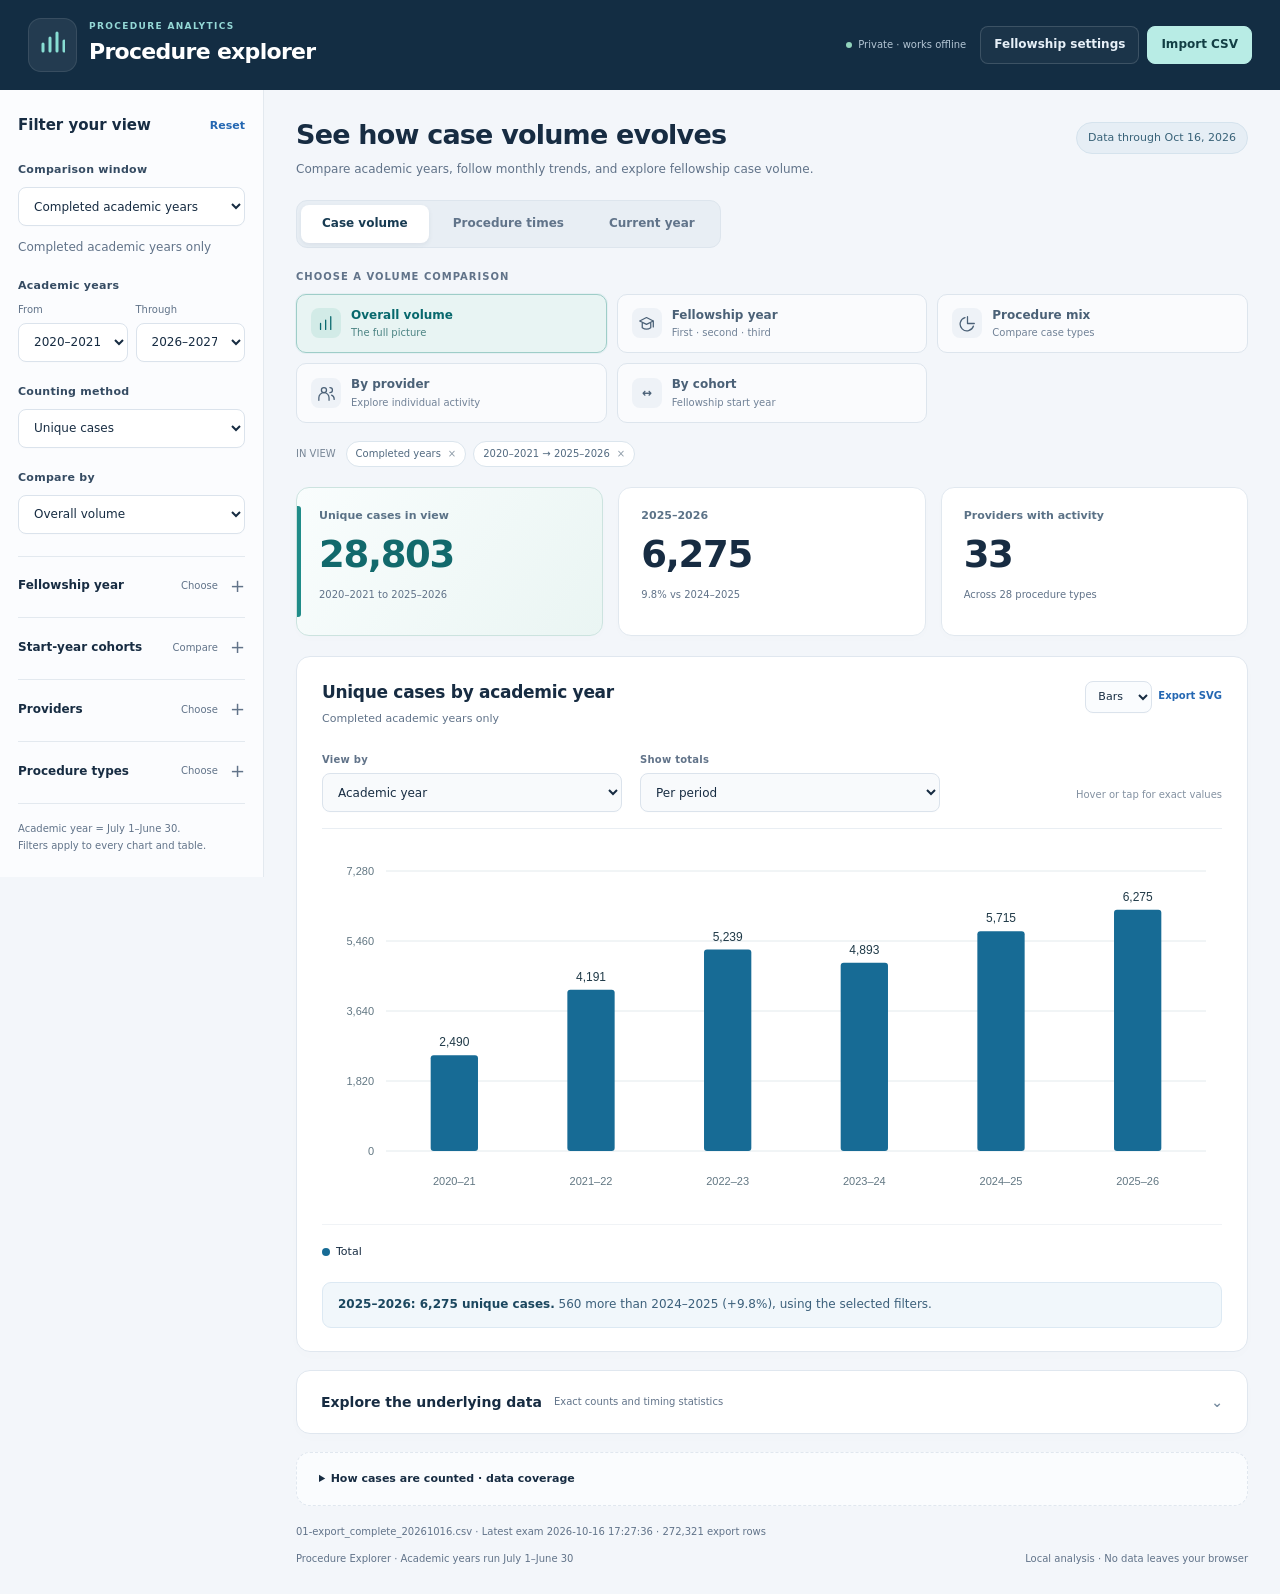
==== commit 083c8476: "Add files via upload" ====
--- a/Procedure-Volume-Explorer.html
+++ b/Procedure-Volume-Explorer.html
@@ -69,7 +69,7 @@
 </section>
 <details class="panel methodology"><summary>How cases are counted · data coverage</summary><p>Unique cases count each procedure once across selected providers. Provider procedure counts sum each provider’s distinct cases: one shared case can contribute to more than one provider. Repeated codes, provider IDs and roles do not add extra counts for the same named provider.</p><p>Where an EXAMID is available, it identifies the case. Otherwise, MRN + exact exam timestamp + procedure type identifies a case. Provider names are uppercased and extra spaces removed; different spellings are not automatically merged.</p><p>Fellowship starts are inferred for the 31 apparent cohort members in the initial export. Review them with <b>Fellowship settings</b>. Other names are unassigned. Activity outside the first three inferred years appears under “Other / unassigned.” Missing historical cohorts are shown as unavailable, not zero.</p><p>“Matched year to date” uses the export’s latest exam month, day and time as the same cutoff in every academic year. “Completed academic years” excludes the academic year containing the latest exam. An increase in volume can reflect more providers being represented, not just increased activity.</p><p>CSV imports run locally in your browser and replace the current dataset. Imports replace the data for this browser session; reopening the original file restores its embedded data. The embedded dataset contains anonymous case numbers, timestamps, provider names, procedure types and duration measurements; it does not retain MRNs, codes or other patient identifiers. No external scripts or network services are used.</p><p>Cumulative views count distinct cases or provider–case pairs through each selected period. Within-year totals reset on July 1. The Jul–Jun comparison draws one series for each academic year. Future months are unavailable rather than zero.</p><p>Timing statistics count each case once per group. Insertion and withdrawal default to colonoscopies. Blank, unparseable, nonpositive or conflicting measurements are excluded; the table shows valid and excluded counts. Positive outliers remain unless you apply a duration limit. All time statistics are in minutes.</p><p id="quality"></p></details><div id="source" class="data-status"></div><div class="footer"><span>Procedure Explorer · Academic years run July 1–June 30</span><span>Local analysis · No data leaves your browser</span></div></main></div>
 <dialog id="cohortDialog"><div class="close-row"><h2>Fellowship start years</h2><button id="closeCohorts" aria-label="Close fellowship editor">Close</button></div><p class="muted tiny">Enter the calendar year fellowship began (July 1). Leave blank when unknown. These assignments determine first-, second- and third-year groups; they do not change overall case counts.</p><div class="scroll"><table><thead><tr><th>Provider</th><th>Start year</th></tr></thead><tbody id="cohortRows"></tbody></table></div><div class="actions" style="margin-top:18px"><button class="primary" id="applyCohorts">Apply changes</button></div><p id="cohortError" class="error"></p></dialog>
-<script id="dataset" type="application/json">{"source":"export_complete20261003.csv","sourceRows":269995,"latest":"2026-10-02T15:08:05","invalid":0,"providers":["ADEYEMO, OLUWASAYO","BEANO, ABDALLAH","BRAHMBHATT, DAVENDRA","BRAND, DAVID","BRANDT, DAVID","BREWER, MARLON","CHANG, CATHERINE","CHUNG, FRANK","COLLINS, KELSEY","DASH, ANWESH","DAVE, JENNY","FIELD, JUSTIN","GILLOW, GABRIELLE","HARTZ, KAYLA","IMAS, ALEXANDER","KIM, DO","LEIBOWITZ, RANDY","LUTHER, SANJANA","LUTHER, SANJANU","NEELAM, ANUDEEP","NYABANGA, CUSTON","PAASEWE, ARENCE","PARK, ERICA","RODRIGUEZ, STEVEN","ROZENSHTEYN, FREDERICK","SANGMO, LODOE","SCHARFEN, JAMES","SEHMBHI, MANTEJ","SRIDHAR, PRIYANKA","TILLOWITZ, ADAM","UBEROI, ANGAD","VERHEYEN, ELIJAH","WANG, ALLISON","YAN, KEVIN","YANG, KEVIN","YOON, BO","YOON, BO HYUNG"],"procedures":["Colonoscopy","Colonoscopy of Post-surgical Anatomy","Colonoscopy via Stoma with Endoscopy of Hartmann Pouch","Dilatation","EGD/PEG","ERCP","Esophageal BRAVO pH Capsule Placement Only (No UGI Endoscopy)","Esophageal BRAVO pH Capsule Results / Interpretation","Flexible Sigmoidoscopy","Ileoscopy","Ileoscopy with Pouchoscopy","Lower Device-Assisted Enteroscopy with Fluoroscopy","Lower Device-Assisted Enteroscopy without Fluoroscopy","Lower EUS","PEG Replacement w/o endoscopy","PEG placement","Pouchoscopy","Push Enteroscopy","Small bowel enteroscopy","UGI Endoscopy Removal Foreign Body","Upper Device-Assisted Enteroscopy with Fluoroscopy","Upper Device-Assisted Enteroscopy without Fluoroscopy","Upper EUS","Upper GI endoscopy","Upper GI endoscopy with PEG placement","Upper GI endoscopy with PEJ placement","Video capsule endoscopy","enteroscopy"],"rows":[[1,"2020-07-01T09:35:28",17,23],[2,"2020-07-01T10:06:22",11,23],[3,"2020-07-01T10:42:56",17,8],[4,"2020-07-01T11:01:47",11,23],[5,"2020-07-01T11:37:01",11,23],[6,"2020-07-01T11:44:22",17,23],[7,"2020-07-01T11:46:52",17,0],[8,"2020-07-01T12:44:16",17,23],[9,"2020-07-01T13:36:30",0,23],[10,"2020-07-01T13:36:59",0,23],[11,"2020-07-02T10:21:45",0,23],[12,"2020-07-02T11:34:48",11,23],[13,"2020-07-02T17:28:55",11,23],[14,"2020-07-03T16:06:44",11,23],[15,"2020-07-06T09:12:57",0,23],[16,"2020-07-06T09:13:44",0,0],[17,"2020-07-06T11:30:23",17,0],[18,"2020-07-06T12:04:04",17,5],[19,"2020-07-06T12:05:10",17,22],[20,"2020-07-06T13:32:00",0,0],[21,"2020-07-06T14:10:00",0,0],[22,"2020-07-07T08:11:21",20,23],[23,"2020-07-07T08:16:26",8,23],[24,"2020-07-07T08:30:30",31,23],[25,"2020-07-07T10:55:32",20,0],[26,"2020-07-07T14:53:17",8,23],[27,"2020-07-08T12:39:31",8,23],[28,"2020-07-08T12:40:09",8,26],[29,"2020-07-08T14:33:55",8,23],[30,"2020-07-08T15:42:52",8,0],[31,"2020-07-08T15:44:06",8,23],[32,"2020-07-08T17:25:12",8,23],[33,"2020-07-09T07:03:46",17,0],[34,"2020-07-09T07:39:35",17,0],[35,"2020-07-09T07:52:35",0,0],[36,"2020-07-09T08:34:49",17,23],[37,"2020-07-09T09:17:36",0,0],[38,"2020-07-09T09:17:59",0,23],[39,"2020-07-09T09:26:06",17,0],[40,"2020-07-09T09:27:03",17,23],[41,"2020-07-09T09:59:28",8,23],[42,"2020-07-09T10:29:17",0,23],[43,"2020-07-09T10:29:53",0,0],[44,"2020-07-09T10:32:03",17,0],[45,"2020-07-09T10:33:37",17,23],[46,"2020-07-09T11:45:01",17,0],[47,"2020-07-09T12:05:58",0,23],[47,"2020-07-09T12:05:58",22,23],[48,"2020-07-09T12:58:38",22,23],[49,"2020-07-09T13:03:19",8,23],[50,"2020-07-09T14:40:21",20,23],[51,"2020-07-09T14:42:48",20,0],[52,"2020-07-10T08:35:35",20,23],[53,"2020-07-10T11:04:45",31,23],[54,"2020-07-10T12:17:53",31,23],[55,"2020-07-10T12:46:01",8,23],[55,"2020-07-10T12:46:01",31,23],[56,"2020-07-10T13:40:10",31,0],[57,"2020-07-10T14:19:36",20,23],[58,"2020-07-10T14:34:48",8,8],[58,"2020-07-10T14:34:48",31,8],[59,"2020-07-10T14:35:32",8,8],[59,"2020-07-10T14:35:32",31,8],[60,"2020-07-10T17:15:36",8,23],[60,"2020-07-10T17:15:36",31,23],[61,"2020-07-13T08:16:23",0,23],[62,"2020-07-13T08:52:26",0,23],[63,"2020-07-13T08:54:03",0,0],[64,"2020-07-13T10:12:04",0,23],[65,"2020-07-13T11:41:39",22,23],[66,"2020-07-13T12:33:51",20,23],[67,"2020-07-13T12:42:32",0,0],[68,"2020-07-13T13:09:58",20,18],[69,"2020-07-13T13:28:02",0,0],[70,"2020-07-13T13:43:29",20,23],[71,"2020-07-13T14:49:34",22,23],[72,"2020-07-13T16:39:17",22,0],[73,"2020-07-14T07:25:45",11,23],[74,"2020-07-14T07:44:25",11,23],[75,"2020-07-14T09:02:13",20,23],[76,"2020-07-14T09:05:52",11,0],[77,"2020-07-14T09:53:51",20,0],[78,"2020-07-14T10:00:23",11,23],[79,"2020-07-14T10:29:55",11,0],[80,"2020-07-14T10:31:43",11,0],[81,"2020-07-14T11:06:34",20,0],[82,"2020-07-14T11:09:41",20,23],[83,"2020-07-14T13:12:09",31,0],[84,"2020-07-14T15:09:14",0,26],[84,"2020-07-14T15:09:14",8,26],[85,"2020-07-15T11:00:02",0,23],[86,"2020-07-15T12:51:21",20,23],[87,"2020-07-16T08:11:30",20,23],[88,"2020-07-16T09:55:15",0,23],[89,"2020-07-16T10:48:20",20,23],[90,"2020-07-16T11:42:10",11,0],[91,"2020-07-16T12:26:26",11,0],[92,"2020-07-16T14:06:52",22,23],[93,"2020-07-16T15:18:45",20,23],[94,"2020-07-17T09:07:54",31,0],[95,"2020-07-17T09:08:40",31,23],[96,"2020-07-17T10:28:36",31,0],[97,"2020-07-17T11:37:27",31,0],[98,"2020-07-17T11:38:19",31,23],[99,"2020-07-17T12:39:08",22,0],[100,"2020-07-17T13:12:53",20,8],[101,"2020-07-17T13:26:00",31,0],[102,"2020-07-17T13:52:21",22,23],[103,"2020-07-17T14:47:25",11,26],[104,"2020-07-17T14:51:35",22,23],[105,"2020-07-17T16:05:48",20,0],[106,"2020-07-20T07:28:27",0,0],[107,"2020-07-20T08:07:32",0,23],[108,"2020-07-20T11:48:17",0,0],[109,"2020-07-20T11:49:37",0,23],[110,"2020-07-20T12:34:57",0,0],[111,"2020-07-20T13:15:16",22,23],[112,"2020-07-20T13:44:38",0,23],[113,"2020-07-20T13:47:58",0,23],[114,"2020-07-20T13:49:04",0,0],[115,"2020-07-21T06:27:51",31,5],[116,"2020-07-21T07:19:59",11,23],[117,"2020-07-21T07:22:14",31,22],[118,"2020-07-21T08:24:06",11,0],[119,"2020-07-21T08:40:08",11,0],[120,"2020-07-21T08:43:54",31,22],[121,"2020-07-21T09:32:21",11,0],[122,"2020-07-21T09:38:03",11,23],[123,"2020-07-21T09:55:29",11,23],[124,"2020-07-21T10:52:40",31,0],[125,"2020-07-21T11:46:05",11,0],[126,"2020-07-21T11:51:58",22,23],[127,"2020-07-21T12:23:32",8,0],[128,"2020-07-21T12:28:37",31,23],[129,"2020-07-21T13:15:05",31,24],[130,"2020-07-21T13:59:24",31,23],[131,"2020-07-21T14:36:29",8,0],[132,"2020-07-21T15:53:06",22,23],[133,"2020-07-21T16:21:33",8,0],[134,"2020-07-21T16:43:00",8,23],[135,"2020-07-22T08:30:33",17,23],[136,"2020-07-22T08:31:35",17,0],[137,"2020-07-22T09:00:13",22,23],[138,"2020-07-22T09:05:03",17,23],[139,"2020-07-22T10:04:00",17,0],[140,"2020-07-22T10:51:37",8,23],[140,"2020-07-22T10:51:37",17,23],[141,"2020-07-22T11:04:02",17,0],[142,"2020-07-22T12:37:45",22,23],[143,"2020-07-22T14:28:09",8,23],[144,"2020-07-22T15:50:59",22,23],[145,"2020-07-23T11:59:16",8,23],[146,"2020-07-23T12:02:05",20,0],[147,"2020-07-23T12:05:39",8,8],[148,"2020-07-24T07:51:12",8,8],[149,"2020-07-24T09:04:14",0,0],[150,"2020-07-24T10:02:17",0,0],[151,"2020-07-24T11:29:59",0,0],[152,"2020-07-24T11:31:49",0,23],[153,"2020-07-24T13:36:54",0,23],[154,"2020-07-24T13:37:54",0,0],[155,"2020-07-24T14:02:52",8,0],[156,"2020-07-24T14:04:40",8,23],[157,"2020-07-24T14:42:37",8,23],[158,"2020-07-27T07:22:35",17,23],[159,"2020-07-27T08:29:14",17,23],[159,"2020-07-27T08:29:14",20,23],[160,"2020-07-27T09:25:27",17,23],[161,"2020-07-27T10:05:21",17,0],[162,"2020-07-27T10:17:12",8,23],[163,"2020-07-27T10:41:26",20,23],[164,"2020-07-27T12:20:23",17,23],[165,"2020-07-27T13:05:06",17,0],[166,"2020-07-27T13:47:57",17,0],[167,"2020-07-27T14:59:09",17,0],[168,"2020-07-27T15:00:31",17,23],[169,"2020-07-28T07:19:32",11,0],[170,"2020-07-28T07:45:20",11,0],[171,"2020-07-28T08:39:44",20,23],[172,"2020-07-28T08:57:32",11,0],[173,"2020-07-28T09:40:05",11,0],[174,"2020-07-28T10:21:00",8,23],[175,"2020-07-28T10:21:55",8,0],[175,"2020-07-28T10:21:55",11,0],[176,"2020-07-28T10:39:44",20,0],[177,"2020-07-28T10:43:27",20,23],[178,"2020-07-28T11:32:39",22,23],[179,"2020-07-28T12:16:00",20,23],[180,"2020-07-28T12:26:53",11,0],[181,"2020-07-28T12:36:30",8,0],[182,"2020-07-28T12:41:41",8,23],[183,"2020-07-28T13:04:37",11,23],[184,"2020-07-28T14:00:44",11,0],[185,"2020-07-28T14:07:47",8,23],[186,"2020-07-29T08:17:54",22,0],[187,"2020-07-29T08:40:27",8,23],[188,"2020-07-29T08:43:10",8,0],[189,"2020-07-29T08:45:28",8,23],[190,"2020-07-29T08:46:53",8,0],[191,"2020-07-29T09:41:50",22,0],[192,"2020-07-29T09:43:33",22,23],[193,"2020-07-29T10:12:20",20,0],[194,"2020-07-29T13:40:57",20,23],[195,"2020-07-30T07:11:30",31,0],[196,"2020-07-30T07:36:59",31,0],[197,"2020-07-30T08:35:11",31,0],[198,"2020-07-30T08:37:06",31,0],[199,"2020-07-30T10:26:25",31,0],[200,"2020-07-30T10:48:06",8,23],[201,"2020-07-30T11:04:07",31,23],[202,"2020-07-30T11:44:52",8,23],[203,"2020-07-30T11:51:23",8,0],[204,"2020-07-30T12:50:25",31,0],[205,"2020-07-30T13:42:19",11,0],[206,"2020-07-30T14:35:12",20,23],[207,"2020-07-31T09:41:42",22,5],[208,"2020-07-31T10:50:23",8,23],[209,"2020-07-31T10:58:08",8,0],[210,"2020-07-31T11:08:34",20,0],[211,"2020-07-31T11:12:10",20,23],[212,"2020-07-31T15:16:05",8,23],[213,"2020-08-01T19:33:57",11,23],[214,"2020-08-03T08:50:58",20,23],[215,"2020-08-03T09:58:38",8,23],[216,"2020-08-03T10:48:13",0,0],[217,"2020-08-03T11:27:18",8,23],[218,"2020-08-03T11:52:56",8,0],[219,"2020-08-03T12:04:03",0,23],[220,"2020-08-03T12:14:42",0,0],[221,"2020-08-03T14:31:15",20,23],[222,"2020-08-04T07:12:17",11,23],[223,"2020-08-04T07:14:36",31,0],[224,"2020-08-04T07:24:52",31,0],[225,"2020-08-04T07:46:45",11,0],[226,"2020-08-04T08:18:06",11,0],[227,"2020-08-04T08:19:27",11,23],[228,"2020-08-04T08:21:50",31,0],[229,"2020-08-04T08:23:06",31,0],[230,"2020-08-04T09:02:09",11,0],[231,"2020-08-04T10:14:05",11,0],[232,"2020-08-04T10:15:42",20,0],[233,"2020-08-04T10:17:56",8,23],[234,"2020-08-04T10:26:15",11,0],[235,"2020-08-04T11:00:05",31,0],[236,"2020-08-04T11:31:58",31,0],[237,"2020-08-04T11:33:15",31,0],[238,"2020-08-04T11:34:31",31,0],[239,"2020-08-04T12:34:50",11,0],[240,"2020-08-04T13:18:44",11,23],[241,"2020-08-04T13:22:18",31,0],[242,"2020-08-04T13:24:29",11,23],[243,"2020-08-04T14:01:38",11,23],[244,"2020-08-04T14:17:52",11,0],[245,"2020-08-04T14:21:32",11,0],[246,"2020-08-04T14:24:58",31,23],[247,"2020-08-04T14:40:02",11,0],[248,"2020-08-04T15:23:11",11,23],[249,"2020-08-05T10:57:34",8,23],[250,"2020-08-05T11:36:44",11,0],[251,"2020-08-05T13:09:44",11,0],[252,"2020-08-05T14:06:51",11,0],[253,"2020-08-05T14:44:16",20,0],[254,"2020-08-05T14:56:59",11,23],[255,"2020-08-05T15:58:11",11,23],[256,"2020-08-06T07:18:48",17,0],[257,"2020-08-06T07:57:47",17,23],[258,"2020-08-06T09:06:10",17,0],[259,"2020-08-06T09:43:59",17,23],[260,"2020-08-06T10:11:43",20,0],[261,"2020-08-06T10:13:51",20,23],[262,"2020-08-06T11:08:41",20,22],[263,"2020-08-06T13:20:25",8,23],[264,"2020-08-06T13:43:26",8,0],[265,"2020-08-07T09:20:24",0,0],[266,"2020-08-07T10:33:24",8,23],[267,"2020-08-07T10:54:20",0,0],[268,"2020-08-07T10:55:22",0,23],[269,"2020-08-07T14:37:00",20,23],[270,"2020-08-10T08:14:50",22,23],[271,"2020-08-10T09:12:42",20,23],[272,"2020-08-10T10:10:33",20,0],[273,"2020-08-10T11:41:23",20,8],[274,"2020-08-10T12:07:30",0,23],[275,"2020-08-10T12:08:19",0,0],[276,"2020-08-10T13:18:51",31,0],[277,"2020-08-10T13:21:21",0,0],[278,"2020-08-10T14:37:38",31,0],[279,"2020-08-10T14:45:55",31,23],[280,"2020-08-10T15:01:34",20,23],[281,"2020-08-10T16:05:48",31,0],[282,"2020-08-11T07:33:53",11,0],[283,"2020-08-11T08:09:51",11,0],[284,"2020-08-11T08:11:01",20,23],[285,"2020-08-11T08:12:38",20,23],[286,"2020-08-11T08:24:58",11,0],[287,"2020-08-11T09:19:20",11,0],[288,"2020-08-11T09:21:24",11,23],[289,"2020-08-11T09:22:20",11,0],[290,"2020-08-11T09:23:18",11,23],[291,"2020-08-11T09:24:03",11,0],[292,"2020-08-11T10:40:04",22,0],[293,"2020-08-11T11:31:07",22,23],[294,"2020-08-11T18:27:24",0,26],[295,"2020-08-12T07:48:33",31,0],[296,"2020-08-12T08:46:11",31,0],[297,"2020-08-12T10:44:27",31,23],[298,"2020-08-12T10:59:49",31,23],[299,"2020-08-12T11:00:41",31,0],[300,"2020-08-12T12:25:38",22,23],[301,"2020-08-12T12:40:27",20,23],[302,"2020-08-12T13:05:03",20,23],[303,"2020-08-12T13:05:54",20,0],[304,"2020-08-12T14:22:19",20,23],[305,"2020-08-13T08:56:38",17,0],[306,"2020-08-13T10:38:40",17,23],[307,"2020-08-13T11:01:21",22,23],[308,"2020-08-13T11:24:07",17,0],[309,"2020-08-13T11:25:01",17,23],[310,"2020-08-13T12:08:10",11,0],[311,"2020-08-13T12:13:14",22,0],[312,"2020-08-13T12:40:23",11,23],[313,"2020-08-13T12:46:49",17,0],[314,"2020-08-13T13:36:58",17,23],[315,"2020-08-13T13:43:39",11,0],[316,"2020-08-13T14:40:27",11,0],[317,"2020-08-14T09:42:47",0,24],[317,"2020-08-14T09:42:47",22,24],[318,"2020-08-14T10:26:20",20,0],[319,"2020-08-14T11:06:53",20,23],[320,"2020-08-14T14:03:02",22,23],[321,"2020-08-15T17:36:02",11,23],[322,"2020-08-17T08:26:35",22,23],[323,"2020-08-17T10:32:33",22,23],[324,"2020-08-17T11:11:33",22,23],[325,"2020-08-17T12:36:47",8,0],[326,"2020-08-17T13:17:22",11,0],[327,"2020-08-17T13:42:20",8,0],[328,"2020-08-17T14:35:06",11,0],[329,"2020-08-17T15:23:45",11,0],[330,"2020-08-17T16:20:48",11,23],[331,"2020-08-17T16:43:42",11,23],[332,"2020-08-17T16:59:18",22,18],[333,"2020-08-17T17:01:48",22,23],[334,"2020-08-17T17:08:12",11,23],[335,"2020-08-18T07:38:39",22,0],[336,"2020-08-18T07:39:14",22,23],[337,"2020-08-18T08:34:58",11,0],[338,"2020-08-18T08:53:35",8,23],[339,"2020-08-18T09:16:51",8,8],[340,"2020-08-18T10:53:28",11,0],[341,"2020-08-18T10:54:39",11,23],[342,"2020-08-18T11:02:26",31,0],[343,"2020-08-18T11:03:23",31,23],[344,"2020-08-18T12:43:12",31,0],[345,"2020-08-18T13:11:57",22,23],[346,"2020-08-18T13:42:33",22,18],[347,"2020-08-18T14:03:05",31,23],[348,"2020-08-18T15:55:07",11,0],[349,"2020-08-18T15:56:35",11,23],[350,"2020-08-18T20:09:00",17,0],[351,"2020-08-19T08:52:19",17,0],[352,"2020-08-19T09:58:01",17,23],[353,"2020-08-19T10:46:49",22,0],[354,"2020-08-19T11:05:44",17,23],[355,"2020-08-19T11:42:49",22,23],[356,"2020-08-19T12:05:54",17,23],[357,"2020-08-19T13:15:07",17,0],[358,"2020-08-19T13:18:19",22,23],[359,"2020-08-19T13:36:21",22,23],[360,"2020-08-19T15:06:07",22,23],[361,"2020-08-20T06:54:42",0,23],[362,"2020-08-20T06:55:50",0,0],[363,"2020-08-20T07:07:56",0,0],[364,"2020-08-20T09:07:01",0,0],[365,"2020-08-20T09:08:17",0,23],[366,"2020-08-20T09:17:58",22,23],[367,"2020-08-20T10:19:27",0,0],[368,"2020-08-20T11:26:32",22,23],[369,"2020-08-21T08:13:24",22,23],[370,"2020-08-21T09:19:16",22,23],[371,"2020-08-21T10:24:58",8,0],[372,"2020-08-21T11:32:45",22,23],[373,"2020-08-24T08:15:50",8,23],[374,"2020-08-24T10:14:58",11,0],[375,"2020-08-24T10:27:31",22,23],[376,"2020-08-24T10:29:15",22,0],[377,"2020-08-24T11:56:02",22,22],[378,"2020-08-24T12:01:55",22,0],[379,"2020-08-24T12:31:23",11,0],[380,"2020-08-24T12:33:44",11,23],[381,"2020-08-24T12:44:31",20,0],[382,"2020-08-24T13:25:50",11,0],[383,"2020-08-25T02:51:33",8,23],[384,"2020-08-25T08:23:58",31,0],[385,"2020-08-25T09:18:26",8,23],[386,"2020-08-25T09:21:41",0,23],[387,"2020-08-25T09:34:43",31,5],[388,"2020-08-25T09:54:45",22,23],[389,"2020-08-25T09:58:19",22,23],[390,"2020-08-25T10:30:53",22,8],[391,"2020-08-25T13:05:13",22,23],[392,"2020-08-25T13:30:02",31,23],[393,"2020-08-25T14:34:19",31,23],[394,"2020-08-25T14:35:17",31,0],[395,"2020-08-25T15:27:28",31,5],[396,"2020-08-25T15:39:43",0,0],[396,"2020-08-25T15:39:43",20,0],[396,"2020-08-25T15:39:43",31,0],[397,"2020-08-25T16:55:13",31,5],[398,"2020-08-26T07:54:14",20,23],[399,"2020-08-26T08:06:23",11,0],[400,"2020-08-26T09:17:24",11,0],[401,"2020-08-26T09:18:46",11,23],[402,"2020-08-26T10:58:26",11,0],[403,"2020-08-26T11:41:36",11,0],[404,"2020-08-26T11:43:41",11,23],[405,"2020-08-26T13:32:22",22,0],[406,"2020-08-26T13:34:41",22,23],[407,"2020-08-26T13:40:38",22,8],[408,"2020-08-26T13:43:34",22,23],[409,"2020-08-26T13:46:44",22,0],[410,"2020-08-26T16:28:37",22,0],[411,"2020-08-27T08:06:56",31,0],[412,"2020-08-27T09:09:22",31,23],[413,"2020-08-27T10:07:20",31,0],[414,"2020-08-27T11:24:03",31,0],[415,"2020-08-27T12:20:27",31,0],[416,"2020-08-27T12:46:00",11,23],[417,"2020-08-27T14:40:42",31,5],[418,"2020-08-28T08:08:53",31,22],[419,"2020-08-28T08:32:56",31,0],[420,"2020-08-28T09:56:21",31,0],[421,"2020-08-28T13:21:57",8,23],[422,"2020-08-28T13:42:26",31,0],[423,"2020-08-28T14:27:16",20,23],[424,"2020-08-28T14:37:03",8,0],[425,"2020-08-28T14:39:56",31,0],[426,"2020-08-28T14:53:09",31,23],[427,"2020-08-31T12:13:29",11,23],[428,"2020-08-31T12:25:18",17,0],[429,"2020-08-31T12:31:12",17,23],[430,"2020-08-31T13:04:09",11,23],[431,"2020-08-31T13:14:14",17,0],[432,"2020-08-31T13:27:01",11,0],[433,"2020-08-31T14:21:48",17,0],[434,"2020-08-31T14:21:49",11,23],[435,"2020-08-31T14:23:05",11,0],[436,"2020-08-31T14:31:08",17,0],[437,"2020-08-31T15:13:45",17,23],[438,"2020-08-31T15:15:49",17,23],[439,"2020-08-31T15:25:51",11,0],[440,"2020-08-31T15:27:25",11,23],[441,"2020-08-31T16:21:07",20,23],[442,"2020-08-31T16:35:07",11,0],[443,"2020-08-31T16:36:42",11,23],[444,"2020-09-01T07:11:53",11,0],[445,"2020-09-01T08:12:01",31,0],[446,"2020-09-01T08:13:36",31,23],[447,"2020-09-01T08:30:51",11,0],[448,"2020-09-01T08:33:19",31,23],[449,"2020-09-01T09:03:07",11,23],[450,"2020-09-01T09:03:45",11,0],[451,"2020-09-01T09:09:17",11,0],[452,"2020-09-01T09:17:48",31,0],[453,"2020-09-01T09:46:04",0,23],[454,"2020-09-01T10:17:32",31,23],[455,"2020-09-01T13:13:15",20,23],[456,"2020-09-01T14:29:16",20,0],[457,"2020-09-02T08:08:42",31,23],[458,"2020-09-02T08:11:48",31,5],[459,"2020-09-02T08:26:35",31,0],[460,"2020-09-02T08:43:38",31,23],[461,"2020-09-02T10:31:46",0,23],[462,"2020-09-02T16:11:11",20,0],[463,"2020-09-02T17:19:15",20,23],[464,"2020-09-03T08:17:39",31,0],[465,"2020-09-03T08:30:19",17,0],[466,"2020-09-03T09:29:13",31,0],[467,"2020-09-03T09:35:30",17,0],[468,"2020-09-03T10:25:44",8,0],[469,"2020-09-03T10:39:32",17,0],[470,"2020-09-03T11:17:35",31,23],[471,"2020-09-03T13:54:22",8,23],[472,"2020-09-04T14:27:23",20,0],[473,"2020-09-04T14:37:12",8,8],[474,"2020-09-04T15:17:31",20,0],[475,"2020-09-04T17:33:41",17,26],[476,"2020-09-08T07:17:45",11,23],[477,"2020-09-08T08:28:01",11,23],[478,"2020-09-08T08:29:06",11,0],[479,"2020-09-08T11:21:55",22,23],[480,"2020-09-08T11:44:48",20,0],[481,"2020-09-08T12:09:15",22,0],[482,"2020-09-08T14:29:21",22,9],[483,"2020-09-08T15:25:46",22,23],[484,"2020-09-09T08:33:10",20,23],[485,"2020-09-09T10:32:39",22,5],[486,"2020-09-09T13:44:23",22,22],[487,"2020-09-09T15:53:31",22,23],[488,"2020-09-09T16:25:24",20,23],[489,"2020-09-09T16:34:59",22,23],[490,"2020-09-09T16:55:28",20,0],[491,"2020-09-09T17:34:49",22,23],[492,"2020-09-10T09:27:59",17,0],[493,"2020-09-10T10:26:14",17,0],[494,"2020-09-10T10:38:58",17,23],[495,"2020-09-10T10:50:03",8,23],[496,"2020-09-10T11:29:37",8,0],[497,"2020-09-10T13:40:08",22,23],[498,"2020-09-10T14:07:28",22,9],[499,"2020-09-10T15:19:05",8,0],[500,"2020-09-10T15:20:44",8,23],[501,"2020-09-10T17:59:56",20,0],[502,"2020-09-11T09:05:44",22,23],[503,"2020-09-11T14:46:24",20,22],[504,"2020-09-11T14:49:45",22,23],[505,"2020-09-11T16:17:08",20,23],[506,"2020-09-14T07:30:26",22,23],[507,"2020-09-14T08:07:32",22,23],[508,"2020-09-14T08:34:03",22,0],[509,"2020-09-14T09:04:44",22,23],[510,"2020-09-14T11:16:11",17,23],[511,"2020-09-14T12:33:28",17,0],[512,"2020-09-14T13:07:06",17,0],[513,"2020-09-14T13:51:22",31,23],[514,"2020-09-14T14:50:58",8,23],[515,"2020-09-14T16:56:23",22,23],[516,"2020-09-15T08:45:04",0,23],[517,"2020-09-15T08:50:45",0,8],[518,"2020-09-15T10:51:48",22,23],[519,"2020-09-15T10:57:23",31,5],[520,"2020-09-15T13:05:35",31,5],[521,"2020-09-15T15:05:59",31,23],[522,"2020-09-15T15:50:07",0,23],[522,"2020-09-15T15:50:07",8,23],[523,"2020-09-15T16:37:42",0,23],[524,"2020-09-16T07:30:14",31,0],[525,"2020-09-16T07:35:29",22,0],[526,"2020-09-16T08:10:31",8,23],[527,"2020-09-16T08:24:00",31,23],[528,"2020-09-16T08:24:44",8,0],[529,"2020-09-16T09:20:43",22,23],[530,"2020-09-16T09:30:57",31,0],[531,"2020-09-16T10:02:16",31,0],[532,"2020-09-16T10:43:40",31,0],[533,"2020-09-16T11:05:21",22,23],[534,"2020-09-16T11:29:27",31,0],[535,"2020-09-16T11:30:41",31,23],[536,"2020-09-16T12:13:47",22,23],[537,"2020-09-16T16:51:16",8,23],[538,"2020-09-17T08:18:45",31,0],[539,"2020-09-17T09:44:22",31,23],[540,"2020-09-17T10:28:23",31,23],[541,"2020-09-17T11:19:24",20,23],[542,"2020-09-17T12:04:34",20,0],[543,"2020-09-17T12:06:45",20,0],[544,"2020-09-17T14:01:06",20,0],[545,"2020-09-17T14:07:40",8,23],[546,"2020-09-18T07:29:38",31,23],[547,"2020-09-18T08:07:40",31,23],[548,"2020-09-18T10:16:47",31,23],[549,"2020-09-18T10:57:19",31,23],[550,"2020-09-18T12:47:39",31,23],[551,"2020-09-18T13:29:20",22,8],[552,"2020-09-18T13:46:55",31,23],[553,"2020-09-18T14:06:12",8,0],[554,"2020-09-18T14:12:55",22,0],[555,"2020-09-18T14:30:52",22,23],[556,"2020-09-18T14:50:42",8,23],[557,"2020-09-18T15:31:21",8,8],[558,"2020-09-18T16:03:09",8,23],[559,"2020-09-18T17:45:25",22,23],[560,"2020-09-21T07:15:23",11,0],[561,"2020-09-21T07:48:23",11,0],[562,"2020-09-21T08:34:01",11,0],[563,"2020-09-21T11:10:35",22,18],[564,"2020-09-21T11:49:20",22,0],[565,"2020-09-21T12:37:07",22,23],[566,"2020-09-21T13:25:29",11,0],[567,"2020-09-21T13:47:42",11,0],[568,"2020-09-21T14:11:16",8,23],[569,"2020-09-21T14:15:21",11,0],[570,"2020-09-21T14:39:40",17,0],[571,"2020-09-21T15:30:34",11,23],[572,"2020-09-21T15:34:11",11,0],[573,"2020-09-21T15:48:55",17,0],[574,"2020-09-21T16:56:09",8,23],[575,"2020-09-21T17:36:51",8,23],[576,"2020-09-22T07:24:23",11,23],[577,"2020-09-22T07:41:15",31,0],[578,"2020-09-22T08:02:38",11,0],[579,"2020-09-22T08:13:47",11,0],[580,"2020-09-22T08:14:37",11,23],[581,"2020-09-22T08:15:07",11,0],[582,"2020-09-22T08:24:20",11,23],[583,"2020-09-22T08:27:35",11,23],[584,"2020-09-22T08:28:04",11,0],[585,"2020-09-22T08:28:21",11,23],[586,"2020-09-22T08:29:02",11,23],[587,"2020-09-22T08:29:32",11,0],[588,"2020-09-22T09:53:49",11,0],[589,"2020-09-22T10:57:14",22,23],[590,"2020-09-22T11:19:44",8,23],[591,"2020-09-22T12:37:40",8,23],[592,"2020-09-22T14:09:15",22,23],[593,"2020-09-22T14:17:26",8,0],[594,"2020-09-22T14:18:27",8,23],[595,"2020-09-22T14:56:10",22,23],[596,"2020-09-22T16:53:00",8,23],[597,"2020-09-23T07:04:40",17,23],[598,"2020-09-23T08:26:03",11,0],[599,"2020-09-23T08:41:49",8,23],[600,"2020-09-23T09:01:15",11,23],[601,"2020-09-23T09:12:49",11,0],[602,"2020-09-23T09:55:31",11,0],[603,"2020-09-23T10:11:45",22,0],[604,"2020-09-23T10:46:57",17,22],[605,"2020-09-23T10:47:40",17,23],[606,"2020-09-23T10:52:07",11,0],[607,"2020-09-23T10:53:15",11,23],[608,"2020-09-23T11:23:07",11,0],[609,"2020-09-23T11:37:21",22,0],[610,"2020-09-23T11:47:08",17,23],[611,"2020-09-23T12:20:37",8,23],[612,"2020-09-23T12:49:12",8,0],[613,"2020-09-23T13:32:39",17,23],[614,"2020-09-23T13:58:46",8,23],[615,"2020-09-23T14:30:23",17,0],[616,"2020-09-23T15:29:10",22,8],[617,"2020-09-23T15:30:01",17,23],[618,"2020-09-24T10:22:57",8,23],[619,"2020-09-24T11:23:51",8,23],[620,"2020-09-24T12:28:51",17,23],[621,"2020-09-24T13:08:06",17,0],[622,"2020-09-25T09:14:25",22,0],[623,"2020-09-25T10:40:16",22,0],[624,"2020-09-25T10:41:14",22,23],[625,"2020-09-25T12:16:08",22,23],[626,"2020-09-25T13:05:04",8,8],[627,"2020-09-25T14:28:49",8,23],[628,"2020-09-28T06:50:59",17,23],[629,"2020-09-28T08:19:15",17,0],[630,"2020-09-28T08:20:18",17,23],[631,"2020-09-28T08:27:45",11,0],[632,"2020-09-28T08:30:37",11,23],[633,"2020-09-28T08:43:20",11,0],[634,"2020-09-28T08:44:29",11,23],[635,"2020-09-28T09:13:53",11,0],[636,"2020-09-28T09:15:02",11,23],[637,"2020-09-28T09:50:07",17,0],[638,"2020-09-28T10:44:02",17,23],[639,"2020-09-28T10:47:09",11,23],[640,"2020-09-28T10:48:22",11,0],[641,"2020-09-28T11:17:43",17,23],[642,"2020-09-28T11:39:12",8,23],[642,"2020-09-28T11:39:12",17,23],[643,"2020-09-28T13:52:29",17,23],[644,"2020-09-28T14:28:32",20,8],[645,"2020-09-28T14:29:23",17,23],[646,"2020-09-28T15:04:03",17,0],[647,"2020-09-28T16:00:11",17,23],[648,"2020-09-28T16:41:39",8,23],[649,"2020-09-29T07:48:05",11,23],[650,"2020-09-29T08:12:17",20,23],[651,"2020-09-29T08:13:03",20,0],[652,"2020-09-29T08:51:46",31,0],[653,"2020-09-29T09:53:07",11,0],[654,"2020-09-29T10:40:15",20,23],[655,"2020-09-30T06:35:59",8,23],[656,"2020-09-30T07:18:51",11,0],[657,"2020-09-30T08:26:16",17,0],[658,"2020-09-30T08:29:34",11,0],[659,"2020-09-30T08:44:48",8,23],[660,"2020-09-30T08:56:40",17,0],[661,"2020-09-30T08:57:47",8,0],[662,"2020-09-30T08:58:34",17,23],[663,"2020-09-30T09:55:17",11,0],[664,"2020-09-30T09:56:18",11,23],[665,"2020-09-30T10:08:54",17,0],[666,"2020-09-30T10:18:55",17,0],[667,"2020-09-30T10:34:53",11,0],[668,"2020-09-30T10:39:06",8,0],[669,"2020-09-30T10:51:50",11,0],[670,"2020-09-30T10:52:46",11,0],[671,"2020-09-30T11:16:58",0,23],[672,"2020-09-30T11:49:45",17,23],[673,"2020-09-30T11:51:33",17,0],[674,"2020-09-30T13:44:48",17,23],[675,"2020-09-30T15:54:51",8,0],[676,"2020-09-30T19:33:00",0,23],[677,"2020-09-30T20:59:38",8,23],[678,"2020-10-01T00:19:22",0,23],[679,"2020-10-01T07:24:54",20,8],[680,"2020-10-01T08:57:19",17,0],[681,"2020-10-01T08:58:14",17,23],[682,"2020-10-01T10:29:39",22,23],[683,"2020-10-01T10:30:22",22,0],[684,"2020-10-01T10:30:45",22,23],[685,"2020-10-01T10:49:15",17,0],[686,"2020-10-01T11:52:38",17,0],[687,"2020-10-01T11:54:10",17,23],[688,"2020-10-01T12:13:21",20,23],[689,"2020-10-01T12:35:44",22,0],[690,"2020-10-01T13:50:03",8,23],[691,"2020-10-01T14:30:54",22,0],[692,"2020-10-01T14:35:52",17,0],[693,"2020-10-01T15:38:36",8,23],[694,"2020-10-02T07:51:50",20,23],[695,"2020-10-02T08:33:59",20,23],[696,"2020-10-02T11:44:01",31,8],[697,"2020-10-02T11:44:41",31,16],[698,"2020-10-02T11:45:12",31,23],[699,"2020-10-02T11:59:02",8,23],[700,"2020-10-02T13:25:56",8,23],[701,"2020-10-02T13:56:30",20,23],[702,"2020-10-05T11:44:44",11,0],[703,"2020-10-05T12:53:03",11,0],[704,"2020-10-05T14:01:21",20,23],[705,"2020-10-05T14:04:24",11,23],[706,"2020-10-05T14:05:15",11,0],[707,"2020-10-05T14:37:31",20,23],[708,"2020-10-05T14:39:03",20,0],[709,"2020-10-05T15:47:45",11,0],[710,"2020-10-05T16:43:33",11,23],[711,"2020-10-05T17:22:24",22,23],[712,"2020-10-05T17:22:46",22,0],[713,"2020-10-06T08:31:15",20,23],[714,"2020-10-06T08:35:01",11,0],[715,"2020-10-06T09:27:09",20,23],[716,"2020-10-06T10:08:41",11,0],[717,"2020-10-06T10:32:06",20,8],[718,"2020-10-06T10:41:24",20,23],[719,"2020-10-06T10:54:31",11,0],[720,"2020-10-06T11:55:19",11,23],[721,"2020-10-06T12:19:26",20,23],[722,"2020-10-06T12:27:02",22,0],[723,"2020-10-06T12:31:29",11,0],[724,"2020-10-06T13:09:20",11,0],[725,"2020-10-06T13:51:35",22,23],[726,"2020-10-06T18:00:00",31,23],[727,"2020-10-06T18:30:00",31,0],[728,"2020-10-07T07:52:59",22,23],[729,"2020-10-07T11:00:37",22,0],[730,"2020-10-07T11:09:45",20,23],[731,"2020-10-07T11:59:02",0,23],[732,"2020-10-07T12:02:42",17,22],[733,"2020-10-07T12:25:43",11,23],[734,"2020-10-07T13:58:20",17,0],[735,"2020-10-07T14:07:12",17,23],[736,"2020-10-07T14:21:10",11,0],[737,"2020-10-07T14:57:13",11,0],[738,"2020-10-07T16:06:35",11,0],[739,"2020-10-07T16:09:13",17,0],[740,"2020-10-07T17:18:39",17,0],[741,"2020-10-07T18:01:19",17,0],[742,"2020-10-07T18:02:54",17,23],[743,"2020-10-08T08:19:11",20,8],[744,"2020-10-08T08:23:08",17,5],[745,"2020-10-08T08:33:24",20,23],[746,"2020-10-08T09:14:08",22,23],[747,"2020-10-08T10:25:27",20,0],[748,"2020-10-08T11:24:52",22,23],[749,"2020-10-08T11:30:49",17,0],[750,"2020-10-08T12:36:23",22,23],[751,"2020-10-08T12:37:32",22,0],[752,"2020-10-08T12:54:37",17,23],[753,"2020-10-08T12:56:20",17,0],[754,"2020-10-08T14:28:03",17,8],[755,"2020-10-08T14:33:59",22,23],[756,"2020-10-08T15:27:38",17,0],[757,"2020-10-08T16:06:45",17,0],[758,"2020-10-08T16:18:20",20,23],[759,"2020-10-08T17:11:55",17,23],[760,"2020-10-09T10:26:56",20,23],[761,"2020-10-09T10:51:59",22,0],[762,"2020-10-09T12:11:45",22,23],[763,"2020-10-09T12:21:18",22,0],[764,"2020-10-09T16:03:37",20,23],[765,"2020-10-11T02:05:06",20,23],[766,"2020-10-12T10:34:52",11,0],[767,"2020-10-12T11:33:32",8,23],[768,"2020-10-12T11:58:27",17,23],[769,"2020-10-12T12:24:54",11,0],[770,"2020-10-12T13:18:59",11,0],[771,"2020-10-12T14:10:22",11,0],[772,"2020-10-12T14:11:33",11,23],[773,"2020-10-12T14:52:28",8,23],[774,"2020-10-12T15:19:00",11,0],[775,"2020-10-12T16:09:54",17,23],[776,"2020-10-13T07:32:45",11,0],[777,"2020-10-13T08:20:20",11,0],[778,"2020-10-13T08:30:40",17,0],[779,"2020-10-13T09:09:38",11,0],[780,"2020-10-13T10:00:54",11,23],[781,"2020-10-13T10:40:36",11,0],[782,"2020-10-13T10:44:10",17,0],[783,"2020-10-13T10:45:13",17,23],[784,"2020-10-13T11:21:01",11,0],[785,"2020-10-13T11:29:00",8,0],[786,"2020-10-13T12:25:39",11,23],[787,"2020-10-13T12:50:02",8,23],[788,"2020-10-13T12:51:06",8,0],[789,"2020-10-13T13:12:33",17,0],[790,"2020-10-14T08:30:44",17,0],[791,"2020-10-14T08:31:17",11,0],[792,"2020-10-14T08:49:52",11,0],[793,"2020-10-14T10:24:01",11,0],[794,"2020-10-14T10:34:45",8,23],[795,"2020-10-14T10:56:52",11,0],[796,"2020-10-14T11:28:15",11,0],[797,"2020-10-14T12:27:49",11,0],[798,"2020-10-15T10:31:31",8,23],[799,"2020-10-15T11:47:25",17,0],[800,"2020-10-15T13:12:37",11,0],[801,"2020-10-15T13:54:16",17,0],[802,"2020-10-15T15:12:48",17,0],[803,"2020-10-15T15:47:00",17,8],[804,"2020-10-16T10:41:58",17,0],[805,"2020-10-16T10:42:44",17,23],[806,"2020-10-16T15:40:22",17,0],[807,"2020-10-16T16:41:32",17,23],[808,"2020-10-19T07:19:03",0,0],[809,"2020-10-19T08:25:42",0,0],[810,"2020-10-19T08:27:36",0,23],[811,"2020-10-19T08:28:35",0,0],[812,"2020-10-19T08:38:46",0,23],[813,"2020-10-19T08:39:40",0,22],[814,"2020-10-19T09:34:35",0,23],[815,"2020-10-19T09:38:04",0,22],[816,"2020-10-19T09:51:12",0,0],[817,"2020-10-19T11:49:03",11,0],[818,"2020-10-19T13:28:07",11,0],[819,"2020-10-19T13:49:20",0,0],[820,"2020-10-19T14:15:27",11,0],[821,"2020-10-19T14:21:38",8,23],[822,"2020-10-19T14:35:44",0,23],[823,"2020-10-19T14:50:53",22,23],[824,"2020-10-19T14:52:21",11,23],[825,"2020-10-19T15:22:53",11,23],[826,"2020-10-19T15:35:18",22,23],[827,"2020-10-19T15:52:04",11,23],[828,"2020-10-20T10:05:02",11,0],[829,"2020-10-20T10:30:33",8,23],[830,"2020-10-20T10:31:56",8,23],[831,"2020-10-20T10:36:35",11,0],[832,"2020-10-20T11:38:24",11,0],[833,"2020-10-20T12:41:32",11,0],[834,"2020-10-20T14:33:07",11,23],[835,"2020-10-20T14:52:36",11,0],[836,"2020-10-20T15:52:30",22,0],[837,"2020-10-21T12:06:45",11,0],[838,"2020-10-21T12:20:36",17,0],[839,"2020-10-21T13:27:13",20,22],[840,"2020-10-21T13:35:48",17,23],[841,"2020-10-21T13:36:37",17,0],[842,"2020-10-21T13:42:10",11,0],[843,"2020-10-21T14:28:27",8,23],[844,"2020-10-21T14:41:53",11,22],[845,"2020-10-21T14:55:53",17,0],[846,"2020-10-21T15:33:02",8,23],[847,"2020-10-22T07:12:20",0,0],[848,"2020-10-22T07:46:20",0,23],[849,"2020-10-22T07:47:51",0,0],[850,"2020-10-22T08:47:53",0,0],[851,"2020-10-22T08:50:38",0,23],[852,"2020-10-22T09:38:23",8,23],[853,"2020-10-22T09:39:39",8,0],[854,"2020-10-22T09:52:14",0,5],[855,"2020-10-22T09:53:09",20,8],[856,"2020-10-22T10:04:52",20,23],[857,"2020-10-22T10:05:22",22,23],[858,"2020-10-22T10:06:10",22,0],[859,"2020-10-22T10:09:34",0,27],[860,"2020-10-22T10:47:21",8,23],[861,"2020-10-22T10:47:46",8,8],[862,"2020-10-22T11:28:33",0,23],[863,"2020-10-22T11:30:17",0,23],[864,"2020-10-22T12:23:32",0,22],[865,"2020-10-22T12:37:45",0,0],[866,"2020-10-22T13:43:50",0,0],[867,"2020-10-22T13:49:50",20,23],[868,"2020-10-22T14:59:29",0,22],[869,"2020-10-22T15:10:40",8,23],[870,"2020-10-22T15:11:47",8,23],[871,"2020-10-22T15:19:53",20,23],[872,"2020-10-23T07:23:55",20,23],[873,"2020-10-23T08:22:56",31,18],[874,"2020-10-23T08:45:03",31,9],[875,"2020-10-23T12:45:22",22,23],[876,"2020-10-23T12:46:56",22,0],[877,"2020-10-23T15:21:43",22,0],[878,"2020-10-23T15:42:39",20,23],[879,"2020-10-26T08:26:13",0,22],[880,"2020-10-26T09:57:54",0,22],[881,"2020-10-26T10:07:38",0,0],[882,"2020-10-26T10:08:42",0,23],[883,"2020-10-26T10:09:00",20,8],[884,"2020-10-26T11:23:28",0,0],[885,"2020-10-26T11:36:37",20,23],[886,"2020-10-26T12:19:42",0,22],[887,"2020-10-26T12:33:29",20,23],[888,"2020-10-26T14:11:28",11,0],[889,"2020-10-26T15:00:54",11,23],[890,"2020-10-26T15:22:14",11,0],[891,"2020-10-26T15:53:34",20,5],[892,"2020-10-27T07:08:19",0,0],[893,"2020-10-27T07:10:55",0,23],[894,"2020-10-27T07:42:53",0,23],[895,"2020-10-27T07:54:49",20,23],[896,"2020-10-27T08:26:00",20,23],[897,"2020-10-27T08:39:04",0,0],[898,"2020-10-27T10:04:18",20,23],[899,"2020-10-27T10:06:53",0,22],[900,"2020-10-27T10:51:42",11,0],[901,"2020-10-27T11:53:59",11,0],[902,"2020-10-27T12:56:14",11,0],[903,"2020-10-27T12:56:38",31,0],[904,"2020-10-27T15:22:32",11,0],[905,"2020-10-27T16:30:36",11,5],[906,"2020-10-28T12:06:33",11,22],[907,"2020-10-28T14:19:32",11,0],[908,"2020-10-28T15:07:09",11,23],[909,"2020-10-28T15:09:57",11,0],[910,"2020-10-28T16:05:19",11,23],[911,"2020-10-28T16:41:05",11,23],[912,"2020-10-29T12:34:26",22,0],[913,"2020-10-29T13:10:49",22,0],[914,"2020-10-29T14:00:45",22,0],[915,"2020-10-29T15:11:22",22,23],[916,"2020-10-29T16:02:18",22,23],[917,"2020-10-30T11:51:37",20,23],[918,"2020-10-30T12:24:23",20,23],[919,"2020-11-01T06:30:42",22,0],[920,"2020-11-01T10:52:31",22,23],[921,"2020-11-01T22:36:13",22,8],[922,"2020-11-02T07:11:18",17,23],[923,"2020-11-02T07:20:36",0,0],[924,"2020-11-02T08:09:04",22,23],[925,"2020-11-02T08:12:17",20,23],[926,"2020-11-02T08:30:57",0,0],[927,"2020-11-02T09:05:21",17,0],[928,"2020-11-02T09:21:25",0,0],[929,"2020-11-02T10:12:13",0,23],[930,"2020-11-02T10:31:11",17,0],[931,"2020-11-02T10:37:30",22,0],[932,"2020-11-02T10:57:23",0,0],[933,"2020-11-02T11:00:07",0,23],[934,"2020-11-02T12:44:03",17,0],[935,"2020-11-02T13:26:41",17,8],[936,"2020-11-02T14:04:54",20,23],[937,"2020-11-02T15:35:44",22,23],[938,"2020-11-02T16:05:25",22,23],[939,"2020-11-03T07:07:55",0,22],[940,"2020-11-03T07:44:04",0,0],[941,"2020-11-03T08:04:06",20,23],[942,"2020-11-03T08:27:00",22,0],[943,"2020-11-03T09:08:04",11,0],[944,"2020-11-03T09:43:03",0,0],[945,"2020-11-03T09:47:30",22,23],[946,"2020-11-03T10:46:45",11,0],[947,"2020-11-03T10:49:26",0,0],[948,"2020-11-03T11:54:08",11,0],[949,"2020-11-03T12:10:30",20,23],[950,"2020-11-03T22:43:10",8,23],[951,"2020-11-04T07:59:56",0,22],[952,"2020-11-04T08:35:59",20,23],[953,"2020-11-04T13:40:08",11,0],[954,"2020-11-04T13:50:57",11,23],[955,"2020-11-04T14:22:26",20,23],[956,"2020-11-04T14:29:54",11,0],[957,"2020-11-04T15:57:47",11,0],[958,"2020-11-05T07:27:11",17,0],[959,"2020-11-05T07:33:03",0,0],[960,"2020-11-05T07:45:53",17,0],[961,"2020-11-05T08:11:20",17,0],[962,"2020-11-05T08:43:38",0,0],[963,"2020-11-05T09:48:42",17,0],[964,"2020-11-05T10:01:25",17,23],[965,"2020-11-05T11:07:52",0,22],[966,"2020-11-05T12:13:33",17,0],[967,"2020-11-05T12:24:44",0,23],[968,"2020-11-05T12:39:14",17,0],[969,"2020-11-05T12:50:20",8,0],[970,"2020-11-05T12:50:24",22,23],[971,"2020-11-05T12:51:15",8,23],[972,"2020-11-05T13:28:23",0,8],[973,"2020-11-05T13:32:56",0,9],[974,"2020-11-05T13:38:14",17,23],[975,"2020-11-05T13:39:44",17,0],[976,"2020-11-05T14:30:52",8,0],[977,"2020-11-05T15:12:10",22,8],[978,"2020-11-05T15:40:32",8,0],[979,"2020-11-05T15:41:15",8,23],[980,"2020-11-05T15:57:56",8,23],[981,"2020-11-05T16:44:00",8,23],[982,"2020-11-06T07:57:00",0,0],[983,"2020-11-06T08:48:27",0,0],[984,"2020-11-06T09:47:17",0,23],[985,"2020-11-06T10:35:27",0,23],[986,"2020-11-06T12:07:32",20,8],[987,"2020-11-06T13:45:38",20,18],[988,"2020-11-06T16:29:23",22,18],[989,"2020-11-06T17:06:43",22,23],[990,"2020-11-07T14:31:30",8,0],[991,"2020-11-09T10:17:18",22,23],[992,"2020-11-09T11:46:49",17,23],[993,"2020-11-09T11:57:22",31,0],[994,"2020-11-09T12:03:23",22,23],[995,"2020-11-09T12:47:59",11,0],[996,"2020-11-09T13:16:45",17,23],[997,"2020-11-09T13:48:51",17,0],[998,"2020-11-09T14:12:04",11,23],[999,"2020-11-09T14:14:01",11,0],[1000,"2020-11-09T14:51:54",22,23],[1001,"2020-11-09T15:11:04",22,8],[1002,"2020-11-09T15:24:43",11,0],[1003,"2020-11-09T16:26:35",11,0],[1004,"2020-11-10T07:11:43",11,23],[1005,"2020-11-10T07:36:12",11,23],[1006,"2020-11-10T08:07:36",11,0],[1007,"2020-11-10T08:08:48",11,23],[1008,"2020-11-10T08:09:45",11,0],[1009,"2020-11-10T08:39:36",11,23],[1010,"2020-11-10T08:39:36",22,0],[1011,"2020-11-10T08:40:32",22,23],[1012,"2020-11-11T08:24:02",22,23],[1013,"2020-11-11T08:39:45",22,23],[1014,"2020-11-11T09:19:43",8,23],[1015,"2020-11-11T09:27:02",11,23],[1016,"2020-11-11T10:22:27",11,0],[1017,"2020-11-11T10:24:19",22,0],[1018,"2020-11-11T10:29:51",8,23],[1019,"2020-11-11T10:30:46",8,0],[1020,"2020-11-11T10:54:22",8,23],[1021,"2020-11-11T11:31:39",11,23],[1022,"2020-11-11T11:49:06",17,0],[1023,"2020-11-11T12:20:41",8,23],[1024,"2020-11-11T13:15:32",17,0],[1025,"2020-11-11T13:53:54",11,0],[1026,"2020-11-11T14:22:33",17,0],[1027,"2020-11-11T15:03:43",11,0],[1028,"2020-11-11T15:22:45",17,0],[1029,"2020-11-11T15:35:34",11,0],[1030,"2020-11-11T16:11:36",22,23],[1031,"2020-11-11T16:50:39",11,23],[1032,"2020-11-12T08:11:48",22,0],[1033,"2020-11-12T08:20:13",22,23],[1034,"2020-11-12T08:23:57",8,23],[1035,"2020-11-12T10:27:43",22,23],[1036,"2020-11-12T10:28:17",22,0],[1037,"2020-11-13T07:09:17",22,0],[1038,"2020-11-13T07:52:32",22,23],[1039,"2020-11-13T09:28:40",8,23],[1040,"2020-11-13T10:31:34",8,23],[1041,"2020-11-13T13:15:13",22,0],[1042,"2020-11-14T16:02:33",20,23],[1043,"2020-11-16T11:52:02",22,23],[1044,"2020-11-16T11:56:59",22,23],[1045,"2020-11-16T12:52:22",0,0],[1046,"2020-11-16T13:43:11",22,23],[1047,"2020-11-16T14:02:27",0,0],[1048,"2020-11-16T15:00:44",0,0],[1049,"2020-11-16T15:14:16",20,23],[1050,"2020-11-16T15:15:18",20,0],[1051,"2020-11-16T15:44:17",0,23],[1052,"2020-11-17T08:02:22",0,0],[1053,"2020-11-17T08:43:51",8,24],[1054,"2020-11-17T08:55:37",22,23],[1055,"2020-11-17T09:07:57",8,23],[1056,"2020-11-17T09:26:23",0,0],[1057,"2020-11-17T10:36:29",0,23],[1058,"2020-11-17T11:26:04",0,0],[1059,"2020-11-17T11:26:54",0,23],[1060,"2020-11-17T14:51:08",31,23],[1061,"2020-11-18T07:36:22",17,23],[1062,"2020-11-18T10:11:53",8,0],[1063,"2020-11-18T11:51:26",8,23],[1064,"2020-11-18T12:39:10",22,23],[1065,"2020-11-18T14:42:17",17,0],[1066,"2020-11-18T15:27:13",17,0],[1067,"2020-11-18T15:28:09",17,23],[1068,"2020-11-18T16:26:26",17,0],[1069,"2020-11-18T17:16:10",17,23],[1070,"2020-11-18T17:41:46",17,0],[1071,"2020-11-19T08:10:30",0,0],[1072,"2020-11-19T08:25:48",8,0],[1073,"2020-11-19T08:31:56",0,0],[1074,"2020-11-19T08:32:08",17,0],[1075,"2020-11-19T08:47:04",0,0],[1076,"2020-11-19T08:57:04",20,23],[1077,"2020-11-19T09:58:28",17,0],[1078,"2020-11-19T10:03:43",8,23],[1079,"2020-11-19T13:42:13",20,23],[1080,"2020-11-19T14:07:17",22,8],[1081,"2020-11-19T14:40:56",20,23],[1082,"2020-11-20T08:02:03",22,23],[1083,"2020-11-20T08:04:16",22,0],[1084,"2020-11-20T08:08:49",0,0],[1085,"2020-11-20T10:43:45",0,23],[1086,"2020-11-20T11:36:49",8,23],[1087,"2020-11-20T12:03:23",0,0],[1088,"2020-11-20T12:38:23",8,23],[1089,"2020-11-20T12:48:52",22,23],[1090,"2020-11-20T12:49:52",22,23],[1091,"2020-11-20T12:51:36",22,23],[1092,"2020-11-20T12:57:48",0,23],[1093,"2020-11-20T13:32:26",8,23],[1094,"2020-11-20T13:57:53",0,0],[1095,"2020-11-20T14:44:10",8,0],[1096,"2020-11-20T14:59:37",0,23],[1097,"2020-11-20T15:36:51",20,23],[1098,"2020-11-22T16:01:30",11,23],[1099,"2020-11-22T21:27:27",11,23],[1100,"2020-11-23T08:43:01",0,0],[1101,"2020-11-23T09:02:30",8,23],[1102,"2020-11-23T09:19:44",0,0],[1103,"2020-11-23T10:20:30",31,23],[1104,"2020-11-23T11:34:52",8,23],[1105,"2020-11-23T12:12:05",17,0],[1106,"2020-11-23T12:29:36",0,0],[1107,"2020-11-23T13:06:30",17,23],[1108,"2020-11-23T13:14:36",0,23],[1109,"2020-11-23T13:28:34",17,0],[1110,"2020-11-23T13:29:43",17,23],[1111,"2020-11-23T13:53:08",0,23],[1112,"2020-11-23T14:29:18",0,23],[1113,"2020-11-23T15:39:11",20,23],[1114,"2020-11-23T15:43:48",20,0],[1115,"2020-11-23T17:20:56",20,23],[1116,"2020-11-24T07:17:36",0,23],[1117,"2020-11-24T08:31:54",20,23],[1118,"2020-11-24T08:39:06",0,23],[1119,"2020-11-24T08:47:03",0,0],[1120,"2020-11-24T09:41:31",8,23],[1121,"2020-11-24T09:47:01",0,23],[1122,"2020-11-24T09:47:53",0,0],[1123,"2020-11-24T11:52:52",31,23],[1124,"2020-11-24T14:16:03",8,23],[1125,"2020-11-24T15:12:58",20,23],[1126,"2020-11-24T16:08:07",20,23],[1127,"2020-11-24T17:08:31",20,23],[1128,"2020-11-25T06:59:50",20,0],[1129,"2020-11-25T08:34:35",20,23],[1130,"2020-11-25T10:19:35",20,23],[1131,"2020-11-25T12:19:13",8,0],[1132,"2020-11-25T13:29:23",8,23],[1133,"2020-11-25T14:23:54",20,23],[1134,"2020-11-25T15:18:27",20,23],[1135,"2020-11-27T08:59:14",31,23],[1136,"2020-11-27T09:15:37",31,0],[1137,"2020-11-27T13:35:43",8,23],[1138,"2020-11-30T07:30:07",0,0],[1139,"2020-11-30T09:06:56",0,0],[1140,"2020-11-30T09:59:49",0,0],[1141,"2020-11-30T10:31:19",20,23],[1142,"2020-11-30T11:02:19",22,23],[1143,"2020-11-30T11:30:46",0,0],[1144,"2020-11-30T11:45:56",20,0],[1145,"2020-11-30T14:16:45",20,23],[1146,"2020-11-30T14:16:47",22,23],[1147,"2020-11-30T14:33:36",22,5],[1148,"2020-11-30T14:51:53",31,23],[1149,"2020-12-01T09:08:08",22,23],[1150,"2020-12-01T09:09:19",22,0],[1151,"2020-12-01T11:03:36",0,0],[1152,"2020-12-01T12:19:20",22,23],[1153,"2020-12-01T13:23:51",20,0],[1154,"2020-12-02T11:03:24",17,0],[1155,"2020-12-02T11:27:17",22,0],[1156,"2020-12-02T11:28:36",22,23],[1157,"2020-12-02T12:27:35",22,23],[1158,"2020-12-02T12:33:42",17,23],[1159,"2020-12-02T12:43:30",22,23],[1160,"2020-12-02T13:30:27",17,0],[1161,"2020-12-02T14:34:35",17,0],[1162,"2020-12-02T16:17:18",20,23],[1163,"2020-12-03T07:58:23",0,0],[1164,"2020-12-03T07:58:59",0,23],[1165,"2020-12-03T08:08:15",17,0],[1166,"2020-12-03T08:14:55",0,0],[1167,"2020-12-03T08:15:38",0,23],[1168,"2020-12-03T08:16:19",0,0],[1169,"2020-12-03T08:21:23",0,23],[1170,"2020-12-03T08:21:56",0,0],[1171,"2020-12-03T09:02:16",22,0],[1172,"2020-12-03T10:11:40",17,0],[1173,"2020-12-03T10:14:38",22,23],[1174,"2020-12-03T10:57:28",22,23],[1175,"2020-12-03T11:38:28",17,0],[1176,"2020-12-03T12:47:07",20,0],[1177,"2020-12-03T17:10:42",20,5],[1178,"2020-12-04T07:10:19",0,0],[1179,"2020-12-04T07:42:44",0,0],[1180,"2020-12-04T08:50:02",0,23],[1181,"2020-12-04T08:59:04",0,23],[1182,"2020-12-04T09:00:52",0,0],[1183,"2020-12-04T10:00:59",0,23],[1184,"2020-12-04T10:37:48",0,0],[1185,"2020-12-04T12:16:31",22,0],[1186,"2020-12-04T12:17:12",22,23],[1187,"2020-12-04T13:27:00",22,23],[1188,"2020-12-04T14:33:19",22,23],[1189,"2020-12-04T17:02:51",20,0],[1190,"2020-12-07T08:02:26",17,23],[1191,"2020-12-07T08:33:18",0,23],[1192,"2020-12-07T09:02:43",0,0],[1193,"2020-12-07T09:28:40",17,0],[1194,"2020-12-07T09:34:07",0,0],[1195,"2020-12-07T09:45:23",17,23],[1196,"2020-12-07T10:04:09",0,0],[1197,"2020-12-07T10:59:45",0,0],[1198,"2020-12-07T11:47:48",22,23],[1199,"2020-12-07T13:16:03",22,23],[1200,"2020-12-07T13:17:00",22,0],[1201,"2020-12-07T13:49:03",8,23],[1202,"2020-12-07T14:24:40",8,23],[1203,"2020-12-07T14:47:38",22,23],[1204,"2020-12-07T19:20:12",31,23],[1205,"2020-12-08T07:24:38",0,0],[1206,"2020-12-08T07:42:30",0,0],[1207,"2020-12-08T08:45:16",0,0],[1208,"2020-12-08T08:46:18",0,23],[1209,"2020-12-08T09:15:43",31,23],[1210,"2020-12-08T09:43:02",0,23],[1211,"2020-12-08T11:04:39",22,23],[1212,"2020-12-08T13:37:12",22,23],[1213,"2020-12-08T14:45:40",22,0],[1214,"2020-12-08T14:47:24",22,23],[1215,"2020-12-08T16:58:22",31,23],[1216,"2020-12-09T08:11:52",17,0],[1217,"2020-12-09T08:17:01",0,0],[1218,"2020-12-09T08:24:18",0,8],[1219,"2020-12-09T08:38:04",0,0],[1220,"2020-12-09T08:44:22",17,0],[1221,"2020-12-09T08:58:04",0,0],[1222,"2020-12-09T09:05:35",0,0],[1223,"2020-12-09T09:45:27",17,23],[1224,"2020-12-09T09:56:30",8,23],[1225,"2020-12-09T10:31:21",22,23],[1226,"2020-12-09T10:53:00",0,0],[1227,"2020-12-09T10:54:00",0,0],[1228,"2020-12-09T13:00:21",17,0],[1229,"2020-12-09T13:59:39",22,22],[1230,"2020-12-09T16:22:48",31,23],[1231,"2020-12-10T07:17:34",17,23],[1232,"2020-12-10T08:13:00",0,23],[1233,"2020-12-10T08:25:03",0,23],[1234,"2020-12-10T08:32:51",0,0],[1235,"2020-12-10T09:08:59",0,23],[1236,"2020-12-10T09:36:01",22,23],[1237,"2020-12-10T09:54:59",0,23],[1238,"2020-12-10T10:02:12",17,0],[1239,"2020-12-10T10:21:24",22,23],[1240,"2020-12-10T10:59:15",17,23],[1241,"2020-12-10T11:55:13",17,0],[1242,"2020-12-10T11:57:45",0,0],[1243,"2020-12-10T13:03:52",17,0],[1244,"2020-12-10T14:01:11",20,0],[1245,"2020-12-10T14:50:51",20,0],[1246,"2020-12-11T07:58:16",31,23],[1247,"2020-12-11T10:28:10",8,0],[1248,"2020-12-11T11:13:54",11,16],[1249,"2020-12-11T11:49:02",11,0],[1250,"2020-12-11T12:18:51",22,23],[1251,"2020-12-11T12:26:10",22,23],[1252,"2020-12-11T12:37:40",11,0],[1253,"2020-12-11T13:01:38",22,5],[1254,"2020-12-14T07:31:30",31,0],[1255,"2020-12-14T08:15:19",31,23],[1256,"2020-12-14T09:14:20",31,23],[1257,"2020-12-14T09:41:27",31,23],[1258,"2020-12-14T10:10:09",31,23],[1259,"2020-12-14T11:21:17",17,0],[1260,"2020-12-14T11:35:51",31,0],[1261,"2020-12-14T13:30:03",8,23],[1262,"2020-12-14T14:17:37",8,23],[1263,"2020-12-15T07:09:24",11,23],[1264,"2020-12-15T07:32:42",31,0],[1265,"2020-12-15T07:49:39",11,23],[1266,"2020-12-15T07:55:37",31,0],[1267,"2020-12-15T08:26:58",11,0],[1268,"2020-12-15T09:06:23",11,0],[1269,"2020-12-15T09:07:31",31,0],[1270,"2020-12-15T09:10:00",31,0],[1271,"2020-12-15T11:00:45",31,0],[1272,"2020-12-15T11:02:11",31,23],[1273,"2020-12-15T11:07:40",11,22],[1274,"2020-12-15T12:05:43",22,23],[1275,"2020-12-15T12:06:51",22,0],[1276,"2020-12-15T13:14:17",22,0],[1277,"2020-12-15T14:23:32",8,23],[1278,"2020-12-15T15:20:54",22,23],[1279,"2020-12-15T15:30:21",8,23],[1280,"2020-12-16T08:04:45",8,23],[1281,"2020-12-16T09:33:49",8,23],[1282,"2020-12-16T11:59:01",11,0],[1283,"2020-12-16T13:11:08",11,0],[1284,"2020-12-16T14:14:33",11,0],[1285,"2020-12-16T15:50:40",11,0],[1286,"2020-12-16T16:28:41",11,0],[1287,"2020-12-17T07:29:15",31,0],[1288,"2020-12-17T07:55:35",22,23],[1289,"2020-12-17T08:14:55",31,0],[1290,"2020-12-17T09:42:33",22,23],[1291,"2020-12-17T09:48:43",31,23],[1292,"2020-12-17T09:51:11",8,23],[1293,"2020-12-17T12:28:34",31,23],[1294,"2020-12-17T12:30:04",31,0],[1295,"2020-12-17T13:23:02",31,23],[1296,"2020-12-17T13:54:38",8,23],[1297,"2020-12-17T14:16:56",31,0],[1298,"2020-12-17T14:44:35",31,23],[1299,"2020-12-17T15:22:53",31,0],[1300,"2020-12-17T15:24:00",31,23],[1301,"2020-12-18T11:05:21",22,0],[1302,"2020-12-18T11:06: